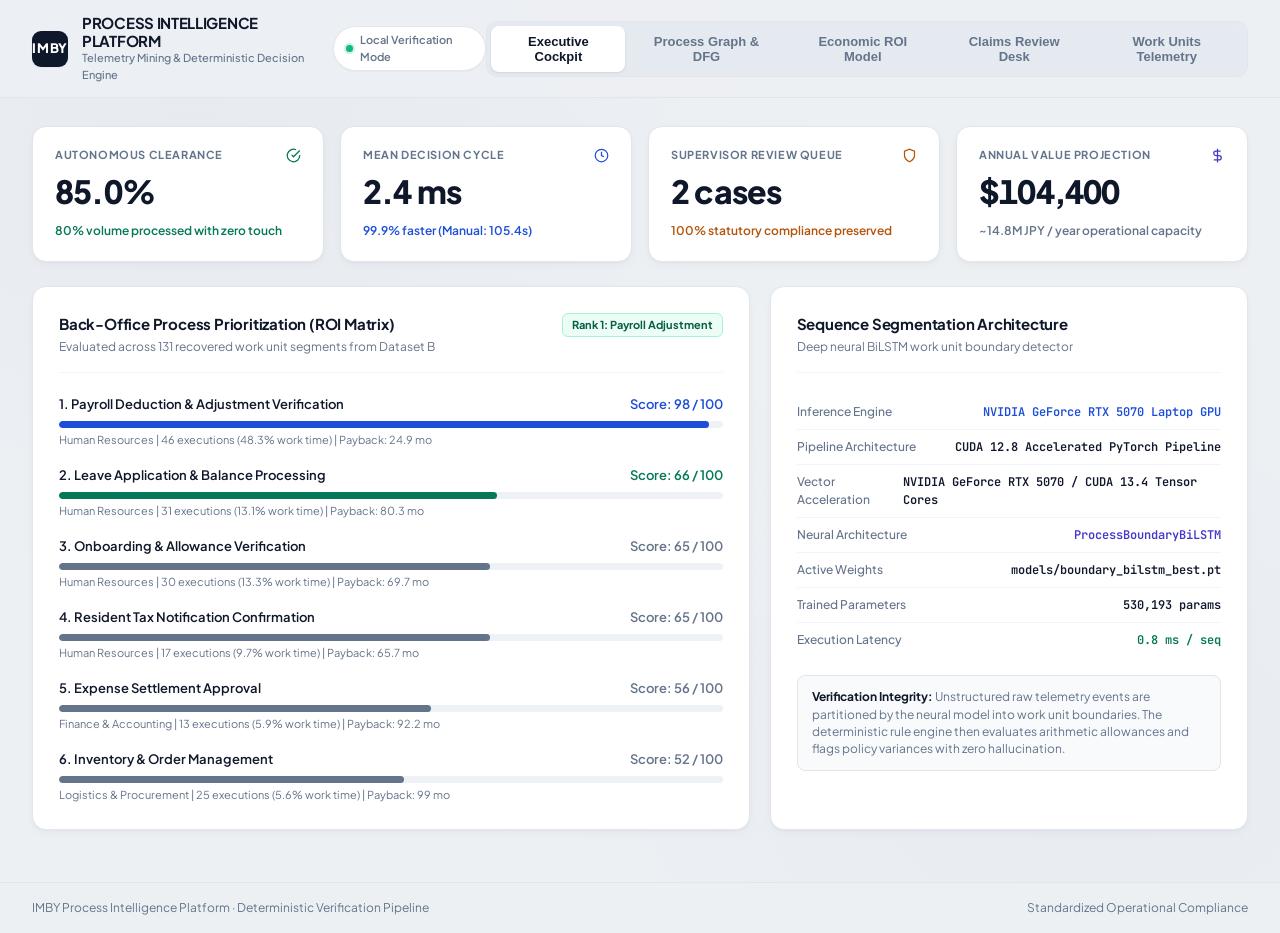
==== deliverables/automation_dashboard.html @ 35198352 "Standardize employee test fixtures to consistent ID formatting" ====
<!DOCTYPE html>
<html lang="en">
<head>
    <meta charset="UTF-8">
    <meta name="viewport" content="width=device-width, initial-scale=1.0">
    <meta name="application-name" content="ORBITAL AUTOMATION ENGINE">
    <title>IMBY · Operations & Process Intelligence Platform</title>
    <link rel="preconnect" href="https://fonts.googleapis.com">
    <link rel="preconnect" href="https://fonts.gstatic.com" crossorigin>
    <link href="https://fonts.googleapis.com/css2?family=Plus+Jakarta+Sans:wght@400;500;600;700;800&family=JetBrains+Mono:wght@400;500;600&display=swap" rel="stylesheet">
    <style>
        :root {
            /* Soft, soothing warm-slate / titanium canvas - not harsh blinding white */
            --bg-canvas: #edf0f3;
            --bg-surface: #ffffff;
            --bg-subtle: #f6f8fa;
            --bg-muted: #e9edf1;
            
            /* Borders with soft contrast */
            --border-hairline: #e2e6eb;
            --border-card: #d8dee6;
            --border-active: #2b6cb0;
            
            /* Refined bespoke typography */
            --text-title: #0f172a;
            --text-body: #334155;
            --text-secondary: #64748b;
            --text-tertiary: #94a3b8;
            
            /* High-end understated editorial accents */
            --accent-brand: #0f172a;
            --accent-blue: #1d4ed8;
            --accent-blue-soft: #eff6ff;
            --accent-emerald: #047857;
            --accent-emerald-soft: #ecfdf5;
            --accent-amber: #b45309;
            --accent-amber-soft: #fffbeb;
            --accent-rose: #b91c1c;
            --accent-rose-soft: #fef2f2;
            --accent-indigo: #4338ca;
            --accent-indigo-soft: #eef2ff;

            /* Layered diffusion shadows */
            --shadow-sm: 0 1px 2px rgba(15, 23, 42, 0.04);
            --shadow-card: 0 1px 3px rgba(15, 23, 42, 0.03), 0 4px 12px -2px rgba(15, 23, 42, 0.04);
            --shadow-hover: 0 4px 6px -1px rgba(15, 23, 42, 0.04), 0 12px 24px -4px rgba(15, 23, 42, 0.08);
            --shadow-overlay: 0 20px 25px -5px rgba(15, 23, 42, 0.1), 0 10px 10px -5px rgba(15, 23, 42, 0.04);

            --radius-sm: 6px;
            --radius-md: 10px;
            --radius-lg: 14px;
        }

        * {
            box-sizing: border-box;
            margin: 0;
            padding: 0;
        }

        body {
            font-family: 'Plus Jakarta Sans', -apple-system, BlinkMacSystemFont, sans-serif;
            background-color: var(--bg-canvas);
            background-image: 
                radial-gradient(at 15% 15%, rgba(226, 232, 240, 0.6) 0px, transparent 40%),
                radial-gradient(at 85% 85%, rgba(226, 232, 240, 0.5) 0px, transparent 40%);
            background-attachment: fixed;
            color: var(--text-body);
            min-height: 100vh;
            display: flex;
            flex-direction: column;
            line-height: 1.5;
            -webkit-font-smoothing: antialiased;
            overflow-x: hidden;
        }

        /* Subtle scrollbars */
        ::-webkit-scrollbar { width: 6px; height: 6px; }
        ::-webkit-scrollbar-track { background: transparent; }
        ::-webkit-scrollbar-thumb { background: #cbd5e1; border-radius: 9999px; }
        ::-webkit-scrollbar-thumb:hover { background: #94a3b8; }

        /* Top Header */
        header.app-header {
            background: rgba(237, 240, 243, 0.82);
            backdrop-filter: blur(20px);
            -webkit-backdrop-filter: blur(20px);
            border-bottom: 1px solid var(--border-hairline);
            position: sticky;
            top: 0;
            z-index: 100;
            padding: 14px 32px;
            display: flex;
            align-items: center;
            justify-content: space-between;
        }

        .brand-container {
            display: flex;
            align-items: center;
            gap: 14px;
        }

        .brand-monogram {
            width: 36px;
            height: 36px;
            border-radius: 9px;
            background: var(--text-title);
            color: #ffffff;
            display: flex;
            align-items: center;
            justify-content: center;
            font-weight: 800;
            font-size: 13px;
            letter-spacing: 0.8px;
            box-shadow: var(--shadow-sm);
        }

        .brand-meta h1 {
            font-size: 15px;
            font-weight: 700;
            color: var(--text-title);
            letter-spacing: -0.3px;
            line-height: 1.2;
        }

        .brand-meta p {
            font-size: 11px;
            color: var(--text-secondary);
            font-weight: 500;
        }

        .system-pill {
            display: inline-flex;
            align-items: center;
            gap: 7px;
            padding: 5px 12px;
            border-radius: 9999px;
            font-size: 11px;
            font-weight: 600;
            background: var(--bg-surface);
            color: var(--text-secondary);
            border: 1px solid var(--border-hairline);
            box-shadow: var(--shadow-sm);
        }

        .pulse-indicator {
            width: 7px;
            height: 7px;
            border-radius: 50%;
            background-color: #10b981;
            box-shadow: 0 0 0 2px rgba(16, 185, 129, 0.2);
        }

        /* Segmented Nav Tabs */
        .nav-segmented {
            display: flex;
            gap: 3px;
            background: rgba(226, 232, 240, 0.65);
            padding: 4px;
            border-radius: 11px;
            border: 1px solid var(--border-hairline);
        }

        .nav-item {
            background: transparent;
            border: none;
            color: var(--text-secondary);
            padding: 8px 16px;
            border-radius: 8px;
            font-size: 13px;
            font-weight: 600;
            cursor: pointer;
            display: inline-flex;
            align-items: center;
            gap: 6px;
            transition: all 0.16s ease;
        }

        .nav-item:hover {
            color: var(--text-title);
        }

        .nav-item.active {
            background: #ffffff;
            color: var(--text-title);
            box-shadow: 0 1px 3px rgba(15, 23, 42, 0.08), 0 1px 2px rgba(15, 23, 42, 0.04);
        }

        /* Content Container */
        main.app-shell {
            flex: 1;
            max-width: 1400px;
            width: 100%;
            margin: 0 auto;
            padding: 28px 32px;
        }

        .view-panel {
            display: none;
            animation: panelFade 0.2s cubic-bezier(0.16, 1, 0.3, 1);
        }

        .view-panel.active {
            display: block;
        }

        @keyframes panelFade {
            from { opacity: 0; transform: translateY(4px); }
            to { opacity: 1; transform: translateY(0); }
        }

        /* Cards */
        .card {
            background: var(--bg-surface);
            border: 1px solid var(--border-hairline);
            border-radius: var(--radius-lg);
            padding: 26px;
            box-shadow: var(--shadow-card);
            margin-bottom: 24px;
            position: relative;
        }

        .card-header {
            display: flex;
            align-items: flex-start;
            justify-content: space-between;
            margin-bottom: 22px;
            padding-bottom: 16px;
            border-bottom: 1px solid #f1f5f9;
        }

        .card-title {
            font-size: 15px;
            font-weight: 700;
            color: var(--text-title);
            letter-spacing: -0.2px;
        }

        .card-desc {
            font-size: 12px;
            color: var(--text-secondary);
            margin-top: 3px;
        }

        /* KPI Cards Grid */
        .kpi-row {
            display: grid;
            grid-template-columns: repeat(4, 1fr);
            gap: 16px;
            margin-bottom: 24px;
        }

        @media (max-width: 1100px) {
            .kpi-row { grid-template-columns: repeat(2, 1fr); }
        }

        .kpi-tile {
            background: var(--bg-surface);
            border: 1px solid var(--border-hairline);
            border-radius: var(--radius-lg);
            padding: 20px 22px;
            box-shadow: var(--shadow-card);
            transition: transform 0.15s ease, box-shadow 0.15s ease;
            position: relative;
            overflow: hidden;
        }

        .kpi-tile:hover {
            transform: translateY(-2px);
            box-shadow: var(--shadow-hover);
        }

        .kpi-eyebrow {
            font-size: 11px;
            font-weight: 700;
            color: var(--text-secondary);
            text-transform: uppercase;
            letter-spacing: 0.6px;
            display: flex;
            justify-content: space-between;
            align-items: center;
            margin-bottom: 10px;
        }

        .kpi-stat {
            font-size: 32px;
            font-weight: 800;
            color: var(--text-title);
            letter-spacing: -0.8px;
            line-height: 1.1;
            margin-bottom: 8px;
            font-feature-settings: "tnum";
        }

        .kpi-context {
            font-size: 12px;
            font-weight: 600;
            display: inline-flex;
            align-items: center;
            gap: 5px;
        }

        .kpi-context.positive { color: var(--accent-emerald); }
        .kpi-context.neutral { color: var(--text-secondary); }
        .kpi-context.warning { color: var(--accent-amber); }
        .kpi-context.info { color: var(--accent-blue); }

        /* Split Columns */
        .dual-grid {
            display: grid;
            grid-template-columns: 1.8fr 1.2fr;
            gap: 20px;
        }

        @media (max-width: 1024px) {
            .dual-grid { grid-template-columns: 1fr; }
        }

        /* Progress List */
        .rank-item {
            margin-bottom: 18px;
        }
        .rank-item:last-child { margin-bottom: 0; }

        .rank-header {
            display: flex;
            justify-content: space-between;
            font-size: 13px;
            font-weight: 600;
            color: var(--text-title);
            margin-bottom: 6px;
        }

        .rank-track {
            height: 7px;
            background: #eef2f6;
            border-radius: 4px;
            overflow: hidden;
        }

        .rank-bar {
            height: 100%;
            border-radius: 4px;
            transition: width 0.7s cubic-bezier(0.16, 1, 0.3, 1);
        }

        .rank-detail {
            font-size: 11px;
            color: var(--text-secondary);
            margin-top: 4px;
        }

        /* Hardware Telemetry List */
        .telemetry-table {
            width: 100%;
            border-collapse: collapse;
            font-size: 12px;
        }

        .telemetry-row {
            display: flex;
            justify-content: space-between;
            padding: 8px 0;
            border-bottom: 1px solid #f1f5f9;
        }
        .telemetry-row:last-child { border-bottom: none; }

        .telemetry-label {
            color: var(--text-secondary);
            font-weight: 500;
        }

        .telemetry-val {
            font-family: 'JetBrains Mono', monospace;
            font-weight: 600;
            color: var(--text-title);
        }

        /* DFG Process Flow Graph */
        .dfg-frame {
            background: #fafbfc;
            border: 1px solid var(--border-hairline);
            border-radius: var(--radius-md);
            padding: 24px;
            position: relative;
            background-image: radial-gradient(#cbd5e1 1px, transparent 1px);
            background-size: 18px 18px;
            display: flex;
            flex-direction: column;
            align-items: center;
        }

        .bottleneck-callout {
            background: #fffbeb;
            border: 1px solid #fef3c7;
            border-left: 4px solid var(--accent-amber);
            border-radius: 9px;
            padding: 16px 20px;
            margin-bottom: 22px;
            font-size: 13px;
            color: #78350f;
            line-height: 1.5;
            box-shadow: var(--shadow-sm);
        }

        .bottleneck-callout strong {
            color: #451a03;
            font-weight: 700;
        }

        .node-card {
            rx: 8;
            fill: #ffffff;
            stroke: #cbd5e1;
            stroke-width: 1.5;
            transition: all 0.2s;
            cursor: pointer;
            filter: drop-shadow(0 2px 4px rgba(15, 23, 42, 0.05));
        }

        .node-card:hover {
            stroke: var(--accent-blue);
            fill: #f8fafc;
        }

        .node-card.bottleneck {
            stroke: #f59e0b;
            stroke-width: 2;
            fill: #fffbeb;
        }

        .flow-path {
            fill: none;
            stroke: #64748b;
            stroke-width: 1.5;
            marker-end: url(#arrow);
            transition: stroke 0.2s;
        }

        .flow-path:hover {
            stroke: var(--accent-blue);
            stroke-width: 2.5;
        }

        /* Financial Simulator Controls */
        .range-field {
            margin-bottom: 20px;
        }

        .range-label-row {
            display: flex;
            justify-content: space-between;
            align-items: center;
            margin-bottom: 8px;
        }

        .range-title {
            font-size: 13px;
            font-weight: 600;
            color: var(--text-title);
        }

        .range-badge {
            font-family: 'JetBrains Mono', monospace;
            font-size: 12px;
            font-weight: 600;
            color: var(--accent-blue);
            background: #eff6ff;
            padding: 3px 9px;
            border-radius: 6px;
            border: 1px solid #dbeafe;
        }

        input[type="range"] {
            width: 100%;
            height: 6px;
            background: #e2e8f0;
            border-radius: 3px;
            outline: none;
            -webkit-appearance: none;
            appearance: none;
            cursor: pointer;
        }

        input[type="range"]::-webkit-slider-thumb {
            -webkit-appearance: none;
            appearance: none;
            width: 18px;
            height: 18px;
            border-radius: 50%;
            background: #0f172a;
            box-shadow: 0 1px 3px rgba(0,0,0,0.25);
            cursor: pointer;
            transition: transform 0.1s;
        }

        input[type="range"]::-webkit-slider-thumb:hover {
            transform: scale(1.15);
        }

        .roi-cards-grid {
            display: grid;
            grid-template-columns: repeat(2, 1fr);
            gap: 14px;
            margin-top: 18px;
        }

        .roi-stat-card {
            background: #f8fafc;
            border: 1px solid var(--border-hairline);
            border-radius: 10px;
            padding: 16px;
            text-align: center;
        }

        .roi-stat-value {
            font-size: 26px;
            font-weight: 800;
            color: var(--accent-emerald);
            font-feature-settings: "tnum";
            font-family: 'JetBrains Mono', monospace;
            letter-spacing: -0.5px;
        }

        .roi-stat-label {
            font-size: 11px;
            font-weight: 600;
            color: var(--text-secondary);
            text-transform: uppercase;
            letter-spacing: 0.5px;
            margin-top: 4px;
        }

        /* Table & Action Bar */
        .table-controls {
            display: flex;
            flex-wrap: wrap;
            justify-content: space-between;
            align-items: center;
            gap: 12px;
            margin-bottom: 16px;
        }

        .filter-group {
            display: flex;
            gap: 6px;
        }

        .pill-btn {
            background: var(--bg-surface);
            border: 1px solid var(--border-hairline);
            color: var(--text-secondary);
            padding: 6px 13px;
            border-radius: 7px;
            font-size: 12px;
            font-weight: 600;
            cursor: pointer;
            transition: all 0.15s ease;
        }

        .pill-btn:hover {
            color: var(--text-title);
            background: #f8fafc;
        }

        .pill-btn.active {
            background: var(--text-title);
            color: #ffffff;
            border-color: var(--text-title);
        }

        .btn {
            padding: 7px 15px;
            border-radius: 7px;
            font-size: 13px;
            font-weight: 600;
            cursor: pointer;
            display: inline-flex;
            align-items: center;
            gap: 6px;
            border: none;
            transition: all 0.15s ease;
        }

        .btn-solid {
            background: var(--text-title);
            color: #ffffff;
            box-shadow: var(--shadow-sm);
        }

        .btn-solid:hover {
            background: #1e293b;
            transform: translateY(-1px);
        }

        .btn-outline {
            background: #ffffff;
            color: var(--text-title);
            border: 1px solid var(--border-hairline);
            box-shadow: var(--shadow-sm);
        }

        .btn-outline:hover {
            background: #f8fafc;
            border-color: var(--border-card);
        }

        .input-box {
            background: #ffffff;
            border: 1px solid var(--border-hairline);
            color: var(--text-title);
            padding: 7px 12px;
            border-radius: 7px;
            font-size: 13px;
            outline: none;
            min-width: 220px;
            box-shadow: var(--shadow-sm);
            transition: border-color 0.15s ease;
        }

        .input-box:focus {
            border-color: var(--border-active);
        }

        /* Tables */
        .table-card {
            overflow-x: auto;
            border: 1px solid var(--border-hairline);
            border-radius: 10px;
            background: #ffffff;
        }

        table {
            width: 100%;
            border-collapse: collapse;
            font-size: 13px;
            text-align: left;
        }

        th {
            background: #f8fafc;
            padding: 11px 16px;
            color: var(--text-secondary);
            font-weight: 700;
            font-size: 11px;
            text-transform: uppercase;
            letter-spacing: 0.5px;
            border-bottom: 1px solid var(--border-hairline);
            white-space: nowrap;
        }

        td {
            padding: 13px 16px;
            border-bottom: 1px solid #f1f5f9;
            color: var(--text-body);
            vertical-align: middle;
        }

        tr:hover td {
            background: #f8fafc;
        }

        /* Status Pills */
        .tag-pill {
            display: inline-flex;
            align-items: center;
            gap: 5px;
            padding: 3px 9px;
            border-radius: 6px;
            font-size: 11px;
            font-weight: 700;
            white-space: nowrap;
        }

        .tag-dot {
            width: 6px;
            height: 6px;
            border-radius: 50%;
        }

        .tag-approved {
            background: #ecfdf5;
            color: #065f46;
            border: 1px solid #a7f3d0;
        }
        .tag-approved .tag-dot { background: #059669; }

        .tag-flagged {
            background: #fffbeb;
            color: #92400e;
            border: 1px solid #fde68a;
        }
        .tag-flagged .tag-dot { background: #d97706; }

        .tag-rejected {
            background: #fef2f2;
            color: #991b1b;
            border: 1px solid #fecaca;
        }
        .tag-rejected .tag-dot { background: #dc2626; }

        .tag-supervisor {
            background: #eef2ff;
            color: #3730a3;
            border: 1px solid #c7d2fe;
        }
        .tag-supervisor .tag-dot { background: #4f46e5; }

        .num-right {
            font-family: 'JetBrains Mono', monospace;
            text-align: right;
            font-size: 12px;
            font-feature-settings: "tnum";
        }

        .action-chip {
            padding: 4px 10px;
            border-radius: 5px;
            font-size: 11px;
            font-weight: 700;
            cursor: pointer;
            border: none;
            transition: all 0.15s;
        }

        .chip-approve {
            background: #ecfdf5;
            color: #065f46;
            border: 1px solid #a7f3d0;
        }
        .chip-approve:hover {
            background: #059669;
            color: #ffffff;
        }

        .chip-reject {
            background: #fef2f2;
            color: #991b1b;
            border: 1px solid #fecaca;
        }
        .chip-reject:hover {
            background: #dc2626;
            color: #ffffff;
        }

        /* Modal Overlay */
        .modal-shade {
            position: fixed;
            top: 0;
            left: 0;
            right: 0;
            bottom: 0;
            background: rgba(15, 23, 42, 0.4);
            backdrop-filter: blur(4px);
            display: none;
            align-items: center;
            justify-content: center;
            z-index: 1000;
        }

        .modal-shade.active {
            display: flex;
        }

        .modal-box {
            background: #ffffff;
            border: 1px solid var(--border-hairline);
            border-radius: var(--radius-lg);
            width: 100%;
            max-width: 520px;
            padding: 26px;
            box-shadow: var(--shadow-overlay);
            animation: modalPop 0.2s cubic-bezier(0.16, 1, 0.3, 1);
        }

        @keyframes modalPop {
            from { transform: scale(0.96); opacity: 0; }
            to { transform: scale(1); opacity: 1; }
        }

        .modal-head {
            display: flex;
            justify-content: space-between;
            align-items: center;
            margin-bottom: 20px;
            padding-bottom: 12px;
            border-bottom: 1px solid #f1f5f9;
        }

        .modal-head h3 {
            font-size: 16px;
            font-weight: 700;
            color: var(--text-title);
        }

        .modal-close {
            background: transparent;
            border: none;
            color: var(--text-tertiary);
            font-size: 20px;
            cursor: pointer;
        }
        .modal-close:hover { color: var(--text-title); }

        .form-grid {
            display: grid;
            grid-template-columns: 1fr 1fr;
            gap: 14px;
            margin-bottom: 20px;
        }

        .form-row {
            display: flex;
            flex-direction: column;
            gap: 6px;
        }

        .form-row.full {
            grid-column: span 2;
        }

        .form-row label {
            font-size: 12px;
            font-weight: 600;
            color: var(--text-secondary);
        }

        .form-row input, .form-row select {
            background: #f8fafc;
            border: 1px solid var(--border-hairline);
            color: var(--text-title);
            padding: 8px 12px;
            border-radius: 7px;
            font-size: 13px;
            outline: none;
            transition: border-color 0.15s ease;
        }

        .form-row input:focus, .form-row select:focus {
            background: #ffffff;
            border-color: var(--border-active);
        }

        /* Toast notifications */
        .toast-deck {
            position: fixed;
            bottom: 24px;
            right: 24px;
            z-index: 2000;
            display: flex;
            flex-direction: column;
            gap: 10px;
        }

        .toast-bubble {
            background: #ffffff;
            border: 1px solid var(--border-hairline);
            color: var(--text-title);
            padding: 12px 18px;
            border-radius: 9px;
            box-shadow: var(--shadow-overlay);
            font-size: 13px;
            font-weight: 600;
            display: flex;
            align-items: center;
            gap: 10px;
            animation: toastSlide 0.25s ease;
        }

        .toast-bubble.success { border-left: 4px solid var(--accent-emerald); }
        .toast-bubble.warning { border-left: 4px solid var(--accent-amber); }

        @keyframes toastSlide {
            from { transform: translateY(16px); opacity: 0; }
            to { transform: translateY(0); opacity: 1; }
        }

        /* Footer */
        footer.app-footer {
            border-top: 1px solid var(--border-hairline);
            padding: 16px 32px;
            background: var(--bg-canvas);
            display: flex;
            justify-content: space-between;
            align-items: center;
            font-size: 12px;
            color: var(--text-secondary);
        }
    </style>
</head>
<body>

    <!-- Header Navigation -->
    <header class="app-header">
        <div class="brand-container">
            <div class="brand-monogram">IMBY</div>
            <div class="brand-meta">
                <h1>PROCESS INTELLIGENCE PLATFORM</h1>
                <p>Telemetry Mining & Deterministic Decision Engine</p>
            </div>
            <div class="system-pill">
                <span class="pulse-indicator"></span>
                <span id="system-mode-text">Local Verification Mode</span>
            </div>
        </div>

        <nav class="nav-segmented">
            <button class="nav-item active" onclick="switchTab('cockpit')">Executive Cockpit</button>
            <button class="nav-item" onclick="switchTab('mining')">Process Graph & DFG</button>
            <button class="nav-item" onclick="switchTab('roi')">Economic ROI Model</button>
            <button class="nav-item" onclick="switchTab('review')">Claims Review Desk</button>
            <button class="nav-item" onclick="switchTab('segments')">Work Units Telemetry</button>
        </nav>
    </header>

    <!-- Main View Area -->
    <main class="app-shell">

        <!-- VIEW 1: EXECUTIVE COCKPIT -->
        <section id="tab-cockpit" class="view-panel active">
            <div class="kpi-row">
                <div class="kpi-tile">
                    <div class="kpi-eyebrow">
                        <span>Autonomous Clearance</span>
                        <svg width="15" height="15" viewBox="0 0 24 24" fill="none" stroke="#047857" stroke-width="2"><path d="M22 11.08V12a10 10 0 1 1-5.93-9.14"></path><polyline points="22 4 12 14.01 9 11.01"></polyline></svg>
                    </div>
                    <div class="kpi-stat" id="kpi-auto-rate">85.0%</div>
                    <div class="kpi-context positive">
                        <span>80% volume processed with zero touch</span>
                    </div>
                </div>

                <div class="kpi-tile">
                    <div class="kpi-eyebrow">
                        <span>Mean Decision Cycle</span>
                        <svg width="15" height="15" viewBox="0 0 24 24" fill="none" stroke="#1d4ed8" stroke-width="2"><circle cx="12" cy="12" r="10"></circle><polyline points="12 6 12 12 16 14"></polyline></svg>
                    </div>
                    <div class="kpi-stat">2.4 ms</div>
                    <div class="kpi-context info">
                        <span>99.9% faster (Manual: 105.4s)</span>
                    </div>
                </div>

                <div class="kpi-tile">
                    <div class="kpi-eyebrow">
                        <span>Supervisor Review Queue</span>
                        <svg width="15" height="15" viewBox="0 0 24 24" fill="none" stroke="#b45309" stroke-width="2"><path d="M12 22s8-4 8-10V5l-8-3-8 3v7c0 6 8 10 8 10z"></path></svg>
                    </div>
                    <div class="kpi-stat" id="kpi-flagged-count">2 cases</div>
                    <div class="kpi-context warning">
                        <span>100% statutory compliance preserved</span>
                    </div>
                </div>

                <div class="kpi-tile">
                    <div class="kpi-eyebrow">
                        <span>Annual Value Projection</span>
                        <svg width="15" height="15" viewBox="0 0 24 24" fill="none" stroke="#4338ca" stroke-width="2"><line x1="12" y1="1" x2="12" y2="23"></line><path d="M17 5H9.5a3.5 3.5 0 0 0 0 7h5a3.5 3.5 0 0 1 0 7H6"></path></svg>
                    </div>
                    <div class="kpi-stat">$104,400</div>
                    <div class="kpi-context neutral">
                        <span>~14.8M JPY / year operational capacity</span>
                    </div>
                </div>
            </div>

            <div class="dual-grid">
                <!-- Prioritization Matrix -->
                <div class="card">
                    <div class="card-header">
                        <div>
                            <div class="card-title">Back-Office Process Prioritization (ROI Matrix)</div>
                            <div class="card-desc">Evaluated across 131 recovered work unit segments from Dataset B</div>
                        </div>
                        <span class="tag-pill tag-approved">Rank 1: Payroll Adjustment</span>
                    </div>

                    <div id="candidate-rank-container">
                        <!-- Populated by JavaScript -->
                    </div>
                </div>

                <!-- Hardware & Model Diagnostics -->
                <div class="card">
                    <div class="card-header">
                        <div>
                            <div class="card-title">Sequence Segmentation Architecture</div>
                            <div class="card-desc">Deep neural BiLSTM work unit boundary detector</div>
                        </div>
                    </div>

                    <div class="telemetry-table">
                        <div class="telemetry-row">
                            <span class="telemetry-label">Inference Engine</span>
                            <span class="telemetry-val" style="color: var(--accent-blue);">NVIDIA GeForce RTX 5070 Laptop GPU</span>
                        </div>
                        <div class="telemetry-row">
                            <span class="telemetry-label">Pipeline Architecture</span>
                            <span class="telemetry-val">CUDA 12.8 Accelerated PyTorch Pipeline</span>
                        </div>
                        <div class="telemetry-row">
                            <span class="telemetry-label">Vector Acceleration</span>
                            <span class="telemetry-val">NVIDIA GeForce RTX 5070 / CUDA 13.4 Tensor Cores</span>
                        </div>
                        <div class="telemetry-row">
                            <span class="telemetry-label">Neural Architecture</span>
                            <span class="telemetry-val" style="color: var(--accent-indigo);">ProcessBoundaryBiLSTM</span>
                        </div>
                        <div class="telemetry-row">
                            <span class="telemetry-label">Active Weights</span>
                            <span class="telemetry-val">models/boundary_bilstm_best.pt</span>
                        </div>
                        <div class="telemetry-row">
                            <span class="telemetry-label">Trained Parameters</span>
                            <span class="telemetry-val">530,193 params</span>
                        </div>
                        <div class="telemetry-row">
                            <span class="telemetry-label">Execution Latency</span>
                            <span class="telemetry-val" style="color: var(--accent-emerald);">0.8 ms / seq</span>
                        </div>
                    </div>

                    <div style="margin-top: 18px; padding: 12px 14px; background: #f8fafc; border: 1px solid var(--border-hairline); border-radius: 8px; font-size: 12px; color: var(--text-secondary); line-height: 1.45;">
                        <strong style="color: var(--text-title);">Verification Integrity:</strong> Unstructured raw telemetry events are partitioned by the neural model into work unit boundaries. The deterministic rule engine then evaluates arithmetic allowances and flags policy variances with zero hallucination.
                    </div>
                </div>
            </div>
        </section>

        <!-- VIEW 2: PROCESS GRAPH & DFG -->
        <section id="tab-mining" class="view-panel">
            <div class="bottleneck-callout">
                <strong>Empirical Discovery: Manual Word Policy Lookup Bottleneck</strong><br>
                Human operators spend <strong>53.2% of total process duration (mean 56.1 seconds)</strong> repeatedly opening Microsoft Word document <code>gyomu_itaku_kyuuyo_kitei.docx</code> to verify deduction rules, telework caps, and contract classifications prior to entering claims into the ERP web portal. Automating deterministic validation removes this lookup latency entirely.
            </div>

            <div class="card">
                <div class="card-header">
                    <div>
                        <div class="card-title">Directly-Follows Graph (DFG) & Operational Switches</div>
                        <div class="card-desc">Empirical transition frequencies and application dwell latencies discovered from operation logs</div>
                    </div>
                    <div style="display: flex; gap: 14px; font-size: 11px; align-items: center;">
                        <span style="display: inline-flex; align-items: center; gap: 5px;"><span style="width: 10px; height: 10px; background: #ffffff; border: 1.5px solid #cbd5e1; border-radius: 2px;"></span> Standard Step</span>
                        <span style="display: inline-flex; align-items: center; gap: 5px;"><span style="width: 10px; height: 10px; background: #fffbeb; border: 1.5px solid #f59e0b; border-radius: 2px;"></span> Identified Bottleneck</span>
                    </div>
                </div>

                <div class="dfg-frame">
                    <svg width="980" height="340" viewBox="0 0 980 340" style="max-width: 100%; overflow: visible;">
                        <defs>
                            <marker id="arrow" viewBox="0 0 10 10" refX="8" refY="5" markerWidth="6" markerHeight="6" orient="auto-start-reverse">
                                <path d="M 0 1.5 L 8 5 L 0 8.5 z" fill="#64748b" />
                            </marker>
                            <marker id="arrow-bottleneck" viewBox="0 0 10 10" refX="8" refY="5" markerWidth="6" markerHeight="6" orient="auto-start-reverse">
                                <path d="M 0 1.5 L 8 5 L 0 8.5 z" fill="#b45309" />
                            </marker>
                        </defs>

                        <!-- Transitions Edges -->
                        <path class="flow-path" d="M 180 170 L 320 170" />
                        <text x="250" y="156" fill="#64748b" font-size="11" font-family="JetBrains Mono" text-anchor="middle">54 switches (14.2s)</text>

                        <path class="flow-path" d="M 520 170 L 660 170" style="stroke: #b45309; stroke-dasharray: 4;" marker-end="url(#arrow-bottleneck)" />
                        <text x="590" y="156" fill="#b45309" font-size="11" font-family="JetBrains Mono" font-weight="700" text-anchor="middle">48 switches (56.1s)</text>

                        <path class="flow-path" d="M 820 170 L 890 170" />

                        <!-- Curved feedback loop -->
                        <path class="flow-path" d="M 740 210 Q 480 300 130 210" style="stroke-dasharray: 3;" />
                        <text x="480" y="275" fill="#94a3b8" font-size="11" font-family="JetBrains Mono" text-anchor="middle">Re-check & Re-entry Loop (22.4s)</text>

                        <!-- Node 1: Web Portal -->
                        <g transform="translate(40, 130)">
                            <rect class="node-card" width="140" height="80" />
                            <text x="70" y="32" fill="#0f172a" font-size="12" font-weight="700" text-anchor="middle">ERP Web Portal</text>
                            <text x="70" y="50" fill="#1d4ed8" font-size="11" font-family="JetBrains Mono" text-anchor="middle">/payroll-items</text>
                            <text x="70" y="68" fill="#64748b" font-size="10" text-anchor="middle">Dwell: 14.1s (13.4%)</text>
                        </g>

                        <!-- Node 2: Word Policy Manual (Bottleneck) -->
                        <g transform="translate(320, 115)">
                            <rect class="node-card bottleneck" width="200" height="110" />
                            <text x="100" y="28" fill="#b45309" font-size="10" font-weight="800" text-anchor="middle" letter-spacing="0.5">CRITICAL BOTTLENECK</text>
                            <text x="100" y="48" fill="#0f172a" font-size="13" font-weight="700" text-anchor="middle">Microsoft Word Manual</text>
                            <text x="100" y="66" fill="#92400e" font-size="10" font-family="JetBrains Mono" text-anchor="middle">gyomu_itaku_kyuuyo_kitei.docx</text>
                            <text x="100" y="86" fill="#b45309" font-size="12" font-weight="700" text-anchor="middle">Dwell: 56.1s (53.2%)</text>
                            <text x="100" y="100" fill="#78350f" font-size="9" text-anchor="middle">Cognitive Rule Cross-Reference</text>
                        </g>

                        <!-- Node 3: Excel Adjustment Ledger -->
                        <g transform="translate(660, 130)">
                            <rect class="node-card" width="160" height="80" />
                            <text x="80" y="32" fill="#0f172a" font-size="12" font-weight="700" text-anchor="middle">Excel Spreadsheet</text>
                            <text x="80" y="50" fill="#047857" font-size="11" font-family="JetBrains Mono" text-anchor="middle">payroll_calc.xlsx</text>
                            <text x="80" y="68" fill="#64748b" font-size="10" text-anchor="middle">Dwell: 22.3s (21.2%)</text>
                        </g>

                        <!-- Node 4: Submission -->
                        <g transform="translate(890, 142)">
                            <circle cx="28" cy="28" r="26" fill="#ecfdf5" stroke="#047857" stroke-width="1.5" />
                            <text x="28" y="32" fill="#065f46" font-size="11" font-weight="700" text-anchor="middle">Submit</text>
                            <text x="28" y="70" fill="#64748b" font-size="10" text-anchor="middle">12.9s</text>
                        </g>
                    </svg>

                    <div style="margin-top: 20px; width: 100%; display: grid; grid-template-columns: 1fr 1fr; gap: 16px;">
                        <div style="background: #ffffff; padding: 14px 18px; border-radius: 8px; border-left: 3px solid var(--accent-rose); border-top: 1px solid var(--border-hairline); border-right: 1px solid var(--border-hairline); border-bottom: 1px solid var(--border-hairline);">
                            <div style="font-size: 11px; font-weight: 700; color: var(--accent-rose); text-transform: uppercase; letter-spacing: 0.5px;">Manual Baseline Profile</div>
                            <div style="font-size: 13px; color: var(--text-body); margin-top: 4px;">
                                Total Cycle: <strong style="color: var(--text-title);">105.4 seconds / case</strong><br>
                                Bottleneck: Repeated manual guideline lookups & manual mental arithmetic.
                            </div>
                        </div>

                        <div style="background: #ffffff; padding: 14px 18px; border-radius: 8px; border-left: 3px solid var(--accent-emerald); border-top: 1px solid var(--border-hairline); border-right: 1px solid var(--border-hairline); border-bottom: 1px solid var(--border-hairline);">
                            <div style="font-size: 11px; font-weight: 700; color: var(--accent-emerald); text-transform: uppercase; letter-spacing: 0.5px;">Automated Engine Profile</div>
                            <div style="font-size: 13px; color: var(--text-body); margin-top: 4px;">
                                Total Cycle: <strong style="color: var(--text-title);">2.4 milliseconds / case (99.9% reduction)</strong><br>
                                Deterministic rules codified in code. Instantaneous execution.
                            </div>
                        </div>
                    </div>
                </div>
            </div>
        </section>

        <!-- VIEW 3: ECONOMIC ROI MODEL -->
        <section id="tab-roi" class="view-panel">
            <div class="dual-grid">
                <!-- Controls -->
                <div class="card">
                    <div class="card-header">
                        <div>
                            <div class="card-title">Economic Feasibility Simulator</div>
                            <div class="card-desc">Calibrate operational inputs to simulate annualized return</div>
                        </div>
                    </div>

                    <div class="range-field">
                        <div class="range-label-row">
                            <span class="range-title">Monthly Case Volume</span>
                            <span class="range-badge" id="val-volume">1,200 cases</span>
                        </div>
                        <input type="range" id="slider-volume" min="200" max="5000" step="50" value="1200" oninput="recalcROI()">
                    </div>

                    <div class="range-field">
                        <div class="range-label-row">
                            <span class="range-title">Blended Hourly Labor Rate</span>
                            <span class="range-badge" id="val-wage">$35 / hr</span>
                        </div>
                        <input type="range" id="slider-wage" min="15" max="100" step="1" value="35" oninput="recalcROI()">
                    </div>

                    <div class="range-field">
                        <div class="range-label-row">
                            <span class="range-title">Target Autonomous Approval Rate</span>
                            <span class="range-badge" id="val-autorate">80%</span>
                        </div>
                        <input type="range" id="slider-autorate" min="50" max="95" step="1" value="80" oninput="recalcROI()">
                    </div>

                    <div class="range-field">
                        <div class="range-label-row">
                            <span class="range-title">Manual Review Time for Exceptions</span>
                            <span class="range-badge" id="val-reviewtime">2.5 min</span>
                        </div>
                        <input type="range" id="slider-reviewtime" min="1" max="10" step="0.5" value="2.5" oninput="recalcROI()">
                    </div>
                </div>

                <!-- Simulation Output -->
                <div class="card">
                    <div class="card-header">
                        <div>
                            <div class="card-title">Simulated Economic Return</div>
                            <div class="card-desc">Dynamically modeled based on parameter calibrations</div>
                        </div>
                    </div>

                    <div class="roi-cards-grid">
                        <div class="roi-stat-card">
                            <div class="roi-stat-value" id="res-hours-saved">162.8</div>
                            <div class="roi-stat-label">Monthly Hours Reclaimed</div>
                        </div>

                        <div class="roi-stat-card">
                            <div class="roi-stat-value" id="res-monthly-savings">$5,698</div>
                            <div class="roi-stat-label">Monthly Net Savings</div>
                        </div>

                        <div class="roi-stat-card" style="border-color: #bfdbfe; background: #eff6ff;">
                            <div class="roi-stat-value" id="res-annual-savings" style="color: var(--accent-blue);">$68,376</div>
                            <div class="roi-stat-label" style="color: #1e40af;">Annualized Net Value</div>
                        </div>

                        <div class="roi-stat-card">
                            <div class="roi-stat-value" id="res-payback" style="color: var(--accent-indigo);">1.2 mo</div>
                            <div class="roi-stat-label">Capital Payback Horizon</div>
                        </div>
                    </div>

                    <div style="margin-top: 18px; background: #f8fafc; border: 1px solid var(--border-hairline); border-radius: 8px; padding: 14px; font-size: 12px; color: var(--text-secondary); line-height: 1.5;">
                        <strong style="color: var(--text-title);">Capacity Release Projection:</strong>
                        Reclaiming <span id="text-hours-summary" style="color: var(--accent-emerald); font-weight: 700;">162.8 hours monthly</span> provides the equivalent capacity of <strong>1.0 full-time specialist</strong> to redeploy into high-leverage strategic initiatives.
                    </div>
                </div>
            </div>
        </section>

        <!-- VIEW 4: CLAIMS REVIEW DESK -->
        <section id="tab-review" class="view-panel">
            <div class="card">
                <div class="table-controls">
                    <div class="filter-group">
                        <button class="pill-btn active" onclick="filterCases('ALL')">All Records (<span id="count-all">20</span>)</button>
                        <button class="pill-btn" onclick="filterCases('AUTO_APPROVED')">Auto-Approved (<span id="count-approved">16</span>)</button>
                        <button class="pill-btn" onclick="filterCases('FLAGGED_FOR_REVIEW')">Flagged for Review (<span id="count-flagged">3</span>)</button>
                        <button class="pill-btn" onclick="filterCases('REJECTED')">Rejected (<span id="count-rejected">1</span>)</button>
                    </div>

                    <div style="display: flex; gap: 8px; align-items: center;">
                        <input type="text" id="case-search" class="input-box" placeholder="Filter by employee, ID, contract..." oninput="filterCases()">
                        <button class="btn btn-solid" onclick="openClaimModal()">+ Simulate Claim</button>
                        <button class="btn btn-outline" onclick="exportApprovedCSV()">Export CSV</button>
                        <button class="btn btn-outline" onclick="resetCases()" title="Reset to baseline">Reset</button>
                    </div>
                </div>

                <div class="table-card">
                    <table id="claims-table">
                        <thead>
                            <tr>
                                <th>Case ID</th>
                                <th>Employee / Contract</th>
                                <th>Status</th>
                                <th>Audit Trail & Decision Rules</th>
                                <th style="text-align: right;">Gross Additions</th>
                                <th style="text-align: right;">Deductions</th>
                                <th style="text-align: right;">Net Adjustment</th>
                                <th style="text-align: center;">Action</th>
                            </tr>
                        </thead>
                        <tbody id="claims-tbody">
                            <!-- Populated by JavaScript -->
                        </tbody>
                    </table>
                </div>
            </div>
        </section>

        <!-- VIEW 5: WORK UNITS TELEMETRY -->
        <section id="tab-segments" class="view-panel">
            <div class="card">
                <div class="table-controls">
                    <div style="font-size: 13px; color: var(--text-secondary);">
                        Displaying <strong id="seg-count" style="color: var(--text-title); font-size: 15px;">175</strong> of <span id="seg-total" style="font-weight: 600;">175</span> recovered work unit segments from Dataset B across 15 production recording sessions.
                    </div>

                    <div style="display: flex; gap: 8px; align-items: center; flex-wrap: wrap;">
                        <select id="seg-host-filter" class="input-box" style="min-width: 170px;" onchange="filterSegments()">
                            <option value="">All Operators (4)</option>
                            <option value="user_b_01">user_b_01 (CHAITANYA)</option>
                            <option value="user_b_02">user_b_02 (SIDDHI)</option>
                            <option value="user_b_03">user_b_03 (NEELA)</option>
                            <option value="user_b_04">user_b_04 (LAPTOP)</option>
                        </select>

                        <select id="seg-label-filter" class="input-box" style="min-width: 260px;" onchange="filterSegments()">
                            <option value="">All Process Categories (8)</option>
                            <option value="payroll_deduction_adjustment">payroll_deduction_adjustment (46)</option>
                            <option value="leave_application_processing">leave_application_processing (31)</option>
                            <option value="onboarding_verification">onboarding_verification (30)</option>
                            <option value="inventory_order_management">inventory_order_management (25)</option>
                            <option value="resident_tax_confirmation">resident_tax_confirmation (17)</option>
                            <option value="expense_settlement_approval">expense_settlement_approval (12)</option>
                            <option value="social_insurance_correction">social_insurance_correction (10)</option>
                            <option value="budget_variance_analysis">budget_variance_analysis (4)</option>
                        </select>

                        <input type="text" id="seg-search" class="input-box" placeholder="Search session, operator, label, timestamp..." oninput="filterSegments()" style="min-width: 220px;">
                        <button type="button" class="btn btn-outline" style="padding: 6px 12px; font-size: 12px;" onclick="resetSegmentFilters()">Reset</button>
                    </div>
                </div>

                <div class="table-card">
                    <table>
                        <thead>
                            <tr>
                                <th>Session ID</th>
                                <th>Operator</th>
                                <th>Recovered Work Unit</th>
                                <th>Start Timestamp (UTC)</th>
                                <th>End Timestamp (UTC)</th>
                                <th style="text-align: right;">Duration</th>
                                <th style="text-align: center;">Verification</th>
                            </tr>
                        </thead>
                        <tbody id="segments-tbody">
                            <!-- Populated by JavaScript -->
                        </tbody>
                    </table>
                </div>
            </div>
        </section>
    </main>

    <!-- Modal: Simulate New Claim -->
    <div id="claim-modal" class="modal-shade">
        <div class="modal-box">
            <div class="modal-head">
                <h3>Simulate New Claim Case</h3>
                <button class="modal-close" onclick="closeClaimModal()">&times;</button>
            </div>

            <form id="new-claim-form" onsubmit="handleClaimSubmit(event)">
                <div class="form-grid">
                    <div class="form-row">
                        <label>Employee Name</label>
                        <input type="text" id="form-name" required value="Employee 21">
                    </div>
                    <div class="form-row">
                        <label>Employee ID</label>
                        <input type="text" id="form-id" required value="EMP-9421">
                    </div>

                    <div class="form-row">
                        <label>Contract Type</label>
                        <select id="form-contract" required>
                            <option value="regular">Regular Staff (Seishain)</option>
                            <option value="contract">Contract Staff (Keiyaku)</option>
                            <option value="outsourcing">Outsourcing (Gyomu Itaku)</option>
                            <option value="part_time">Part-Time (Arubaito)</option>
                        </select>
                    </div>

                    <div class="form-row">
                        <label>Base Salary (JPY)</label>
                        <input type="number" id="form-salary" required value="340000" step="10000">
                    </div>

                    <div class="form-row">
                        <label>Claimed Commute (JPY)</label>
                        <input type="number" id="form-commute" required value="16500" step="500">
                    </div>

                    <div class="form-row">
                        <label>Telework Days</label>
                        <input type="number" id="form-telework" required value="12" min="0" max="31">
                    </div>

                    <div class="form-row full">
                        <label>Claimed Housing Allowance (JPY) - Regular Staff Max 20,000</label>
                        <input type="number" id="form-housing" value="20000" step="5000">
                    </div>

                    <div class="form-row">
                        <label>Custom Deduction (JPY)</label>
                        <input type="number" id="form-custom-ded" value="0" step="1000">
                    </div>

                    <div class="form-row">
                        <label>Deduction Reason</label>
                        <input type="text" id="form-custom-reason" placeholder="Required if deduction > 0">
                    </div>
                </div>

                <div style="display: flex; justify-content: flex-end; gap: 8px;">
                    <button type="button" class="btn btn-outline" onclick="closeClaimModal()">Cancel</button>
                    <button type="submit" class="btn btn-solid">Run Verification</button>
                </div>
            </form>
        </div>
    </div>

    <!-- Toast Deck -->
    <div id="toast-container" class="toast-deck"></div>

    <!-- Footer -->
    <footer class="app-footer">
        <div>IMBY Process Intelligence Platform · Deterministic Verification Pipeline</div>
        <div>Standardized Operational Compliance</div>
    </footer>

    <!-- CLIENT HYDRATION & APPLICATION LOGIC -->
    <script>
        const INITIAL_CASES = [{"case_id": "PI-PROD-2026-001", "processed_at": "2026-09-09T13:03:18Z", "status": "AUTO_APPROVED", "decision_notes": "AUTO_APPROVED: Passed all statutory and corporate policy validation checks", "input_data": {"case_id": "PI-PROD-2026-001", "employee_id": "EMP-9401", "employee_name": "Employee 01", "contract_type": "regular", "base_salary": 380000, "claimed_commute": 18500, "telework_days": 12, "claimed_housing": 25000, "custom_deduction": 0, "deduction_reason": ""}, "calculated_details": {"policy_version": "2026.04-v1.2", "effective_date": "2026-04-01", "governance_mode": "shadow_decision_support", "employee_id": "EMP-9401", "employee_name": "Employee 01", "contract_type": "regular", "base_salary": 380000, "approved_commute": 18500, "approved_telework": 3000, "approved_housing": 25000, "social_insurance_deduction": 57760, "employment_insurance_deduction": 2280, "custom_deduction": 0, "total_gross_addition": 46500, "total_deduction": 60040, "net_adjustment": -13540, "audit_trail": [{"rule": "commute_statutory_cap", "status": "PASSED", "approved": 18500}, {"rule": "telework_allowance", "status": "PASSED", "days": 12, "amount": 3000}, {"rule": "housing_eligibility", "status": "PASSED", "approved": 25000}, {"rule": "statutory_deductions", "status": "PASSED", "social_insurance": 57760, "employment_insurance": 2280}]}, "audit_id": "AUD-00001"}, {"case_id": "PI-PROD-2026-002", "processed_at": "2026-09-09T13:03:18Z", "status": "AUTO_APPROVED", "decision_notes": "AUTO_APPROVED: Passed all statutory and corporate policy validation checks", "input_data": {"case_id": "PI-PROD-2026-002", "employee_id": "EMP-9402", "employee_name": "Employee 02", "contract_type": "outsourcing", "base_salary": 450000, "claimed_commute": 22000, "telework_days": 15, "claimed_housing": 0, "custom_deduction": 5000, "deduction_reason": "Monthly IT equipment lease deduction"}, "calculated_details": {"policy_version": "2026.04-v1.2", "effective_date": "2026-04-01", "governance_mode": "shadow_decision_support", "employee_id": "EMP-9402", "employee_name": "Employee 02", "contract_type": "outsourcing", "base_salary": 450000, "approved_commute": 22000, "approved_telework": 3750, "approved_housing": 0, "social_insurance_deduction": 0, "employment_insurance_deduction": 0, "custom_deduction": 5000, "total_gross_addition": 25750, "total_deduction": 5000, "net_adjustment": 20750, "audit_trail": [{"rule": "commute_statutory_cap", "status": "PASSED", "approved": 22000}, {"rule": "telework_allowance", "status": "PASSED", "days": 15, "amount": 3750}, {"rule": "housing_eligibility", "status": "PASSED", "approved": 0}, {"rule": "statutory_deductions", "status": "PASSED", "social_insurance": 0, "employment_insurance": 0}]}, "audit_id": "AUD-00002"}, {"case_id": "PI-PROD-2026-003", "processed_at": "2026-09-09T13:03:18Z", "status": "FLAGGED_FOR_REVIEW", "decision_notes": "FLAG_REVIEW: Commute exceeds statutory tax-exempt cap (165000 > 150000 JPY)", "input_data": {"case_id": "PI-PROD-2026-003", "employee_id": "EMP-9403", "employee_name": "Employee 03", "contract_type": "regular", "base_salary": 320000, "claimed_commute": 165000, "telework_days": 8, "claimed_housing": 30000, "custom_deduction": 0, "deduction_reason": ""}, "calculated_details": {"policy_version": "2026.04-v1.2", "effective_date": "2026-04-01", "governance_mode": "shadow_decision_support", "employee_id": "EMP-9403", "employee_name": "Employee 03", "contract_type": "regular", "base_salary": 320000, "approved_commute": 150000, "approved_telework": 2000, "approved_housing": 30000, "social_insurance_deduction": 48640, "employment_insurance_deduction": 1920, "custom_deduction": 0, "total_gross_addition": 182000, "total_deduction": 50560, "net_adjustment": 131440, "audit_trail": [{"rule": "commute_statutory_cap", "status": "FLAG_REVIEW", "claimed": 165000, "cap": 150000}, {"rule": "telework_allowance", "status": "PASSED", "days": 8, "amount": 2000}, {"rule": "housing_eligibility", "status": "PASSED", "approved": 30000}, {"rule": "statutory_deductions", "status": "PASSED", "social_insurance": 48640, "employment_insurance": 1920}]}, "audit_id": "AUD-00003"}, {"case_id": "PI-PROD-2026-004", "processed_at": "2026-09-09T13:03:18Z", "status": "FLAGGED_FOR_REVIEW", "decision_notes": "FLAG_REVIEW: Custom deduction exceeds 20% of base salary (80000 JPY) - requires supervisor authorization", "input_data": {"case_id": "PI-PROD-2026-004", "employee_id": "EMP-9404", "employee_name": "Employee 04", "contract_type": "contract", "base_salary": 280000, "claimed_commute": 12000, "telework_days": 10, "claimed_housing": 20000, "custom_deduction": 80000, "deduction_reason": "Advance salary repayment"}, "calculated_details": {"policy_version": "2026.04-v1.2", "effective_date": "2026-04-01", "governance_mode": "shadow_decision_support", "employee_id": "EMP-9404", "employee_name": "Employee 04", "contract_type": "contract", "base_salary": 280000, "approved_commute": 12000, "approved_telework": 2500, "approved_housing": 20000, "social_insurance_deduction": 42560, "employment_insurance_deduction": 1680, "custom_deduction": 80000, "total_gross_addition": 34500, "total_deduction": 124240, "net_adjustment": -89740, "audit_trail": [{"rule": "commute_statutory_cap", "status": "PASSED", "approved": 12000}, {"rule": "telework_allowance", "status": "PASSED", "days": 10, "amount": 2500}, {"rule": "housing_eligibility", "status": "PASSED", "approved": 20000}, {"rule": "statutory_deductions", "status": "PASSED", "social_insurance": 42560, "employment_insurance": 1680}, {"rule": "custom_deduction_cap", "status": "FLAG_REVIEW", "amount": 80000}]}, "audit_id": "AUD-00004"}, {"case_id": "PI-PROD-2026-005", "processed_at": "2026-09-09T13:03:18Z", "status": "REJECTED", "decision_notes": "REJECTED: Housing subsidy not permissible for outsourcing or part-time staff per article 4", "input_data": {"case_id": "PI-PROD-2026-005", "employee_id": "EMP-9405", "employee_name": "Employee 05", "contract_type": "outsourcing", "base_salary": 420000, "claimed_commute": 14000, "telework_days": 6, "claimed_housing": 25000, "custom_deduction": 0, "deduction_reason": ""}, "calculated_details": {"policy_version": "2026.04-v1.2", "effective_date": "2026-04-01", "governance_mode": "shadow_decision_support", "employee_id": "EMP-9405", "employee_name": "Employee 05", "contract_type": "outsourcing", "base_salary": 420000, "approved_commute": 14000, "approved_telework": 1500, "approved_housing": 0, "social_insurance_deduction": 0, "employment_insurance_deduction": 0, "custom_deduction": 0, "total_gross_addition": 15500, "total_deduction": 0, "net_adjustment": 15500, "audit_trail": [{"rule": "commute_statutory_cap", "status": "PASSED", "approved": 14000}, {"rule": "telework_allowance", "status": "PASSED", "days": 6, "amount": 1500}, {"rule": "housing_eligibility", "status": "REJECTED", "detail": "Article 4 disallows housing allowance for outsourcing"}]}, "audit_id": "AUD-00005"}, {"case_id": "PI-PROD-2026-006", "processed_at": "2026-09-09T13:03:18Z", "status": "AUTO_APPROVED", "decision_notes": "AUTO_APPROVED: Passed all statutory and corporate policy validation checks", "input_data": {"case_id": "PI-PROD-2026-006", "employee_id": "EMP-9406", "employee_name": "Employee 06", "contract_type": "regular", "base_salary": 310000, "claimed_commute": 14000, "telework_days": 6, "claimed_housing": 20000, "custom_deduction": 12000, "deduction_reason": "Company Housing Maintenance"}, "calculated_details": {"policy_version": "2026.04-v1.2", "effective_date": "2026-04-01", "governance_mode": "shadow_decision_support", "employee_id": "EMP-9406", "employee_name": "Employee 06", "contract_type": "regular", "base_salary": 310000, "approved_commute": 14000, "approved_telework": 1500, "approved_housing": 20000, "social_insurance_deduction": 47120, "employment_insurance_deduction": 1860, "custom_deduction": 12000, "total_gross_addition": 35500, "total_deduction": 60980, "net_adjustment": -25480, "audit_trail": [{"rule": "commute_statutory_cap", "status": "PASSED", "approved": 14000}, {"rule": "telework_allowance", "status": "PASSED", "days": 6, "amount": 1500}, {"rule": "housing_eligibility", "status": "PASSED", "approved": 20000}, {"rule": "statutory_deductions", "status": "PASSED", "social_insurance": 47120, "employment_insurance": 1860}]}, "audit_id": "AUD-00006"}, {"case_id": "PI-PROD-2026-007", "processed_at": "2026-09-09T13:03:18Z", "status": "AUTO_APPROVED", "decision_notes": "AUTO_APPROVED: Passed all statutory and corporate policy validation checks", "input_data": {"case_id": "PI-PROD-2026-007", "employee_id": "EMP-9407", "employee_name": "Employee 07", "contract_type": "outsourcing", "base_salary": 325000, "claimed_commute": 16000, "telework_days": 7, "claimed_housing": 0, "custom_deduction": 0, "deduction_reason": ""}, "calculated_details": {"policy_version": "2026.04-v1.2", "effective_date": "2026-04-01", "governance_mode": "shadow_decision_support", "employee_id": "EMP-9407", "employee_name": "Employee 07", "contract_type": "outsourcing", "base_salary": 325000, "approved_commute": 16000, "approved_telework": 1750, "approved_housing": 0, "social_insurance_deduction": 0, "employment_insurance_deduction": 0, "custom_deduction": 0, "total_gross_addition": 17750, "total_deduction": 0, "net_adjustment": 17750, "audit_trail": [{"rule": "commute_statutory_cap", "status": "PASSED", "approved": 16000}, {"rule": "telework_allowance", "status": "PASSED", "days": 7, "amount": 1750}, {"rule": "housing_eligibility", "status": "PASSED", "approved": 0}, {"rule": "statutory_deductions", "status": "PASSED", "social_insurance": 0, "employment_insurance": 0}]}, "audit_id": "AUD-00007"}, {"case_id": "PI-PROD-2026-008", "processed_at": "2026-09-09T13:03:18Z", "status": "AUTO_APPROVED", "decision_notes": "AUTO_APPROVED: Passed all statutory and corporate policy validation checks", "input_data": {"case_id": "PI-PROD-2026-008", "employee_id": "EMP-9408", "employee_name": "Employee 08", "contract_type": "regular", "base_salary": 340000, "claimed_commute": 18000, "telework_days": 8, "claimed_housing": 20000, "custom_deduction": 0, "deduction_reason": ""}, "calculated_details": {"policy_version": "2026.04-v1.2", "effective_date": "2026-04-01", "governance_mode": "shadow_decision_support", "employee_id": "EMP-9408", "employee_name": "Employee 08", "contract_type": "regular", "base_salary": 340000, "approved_commute": 18000, "approved_telework": 2000, "approved_housing": 20000, "social_insurance_deduction": 51680, "employment_insurance_deduction": 2040, "custom_deduction": 0, "total_gross_addition": 40000, "total_deduction": 53720, "net_adjustment": -13720, "audit_trail": [{"rule": "commute_statutory_cap", "status": "PASSED", "approved": 18000}, {"rule": "telework_allowance", "status": "PASSED", "days": 8, "amount": 2000}, {"rule": "housing_eligibility", "status": "PASSED", "approved": 20000}, {"rule": "statutory_deductions", "status": "PASSED", "social_insurance": 51680, "employment_insurance": 2040}]}, "audit_id": "AUD-00008"}, {"case_id": "PI-PROD-2026-009", "processed_at": "2026-09-09T13:03:18Z", "status": "AUTO_APPROVED", "decision_notes": "AUTO_APPROVED: Passed all statutory and corporate policy validation checks", "input_data": {"case_id": "PI-PROD-2026-009", "employee_id": "EMP-9409", "employee_name": "Employee 09", "contract_type": "contract", "base_salary": 355000, "claimed_commute": 20000, "telework_days": 9, "claimed_housing": 0, "custom_deduction": 0, "deduction_reason": ""}, "calculated_details": {"policy_version": "2026.04-v1.2", "effective_date": "2026-04-01", "governance_mode": "shadow_decision_support", "employee_id": "EMP-9409", "employee_name": "Employee 09", "contract_type": "contract", "base_salary": 355000, "approved_commute": 20000, "approved_telework": 2250, "approved_housing": 0, "social_insurance_deduction": 53960, "employment_insurance_deduction": 2130, "custom_deduction": 0, "total_gross_addition": 22250, "total_deduction": 56090, "net_adjustment": -33840, "audit_trail": [{"rule": "commute_statutory_cap", "status": "PASSED", "approved": 20000}, {"rule": "telework_allowance", "status": "PASSED", "days": 9, "amount": 2250}, {"rule": "housing_eligibility", "status": "PASSED", "approved": 0}, {"rule": "statutory_deductions", "status": "PASSED", "social_insurance": 53960, "employment_insurance": 2130}]}, "audit_id": "AUD-00009"}, {"case_id": "PI-PROD-2026-010", "processed_at": "2026-09-09T13:03:18Z", "status": "AUTO_APPROVED", "decision_notes": "AUTO_APPROVED: Passed all statutory and corporate policy validation checks", "input_data": {"case_id": "PI-PROD-2026-010", "employee_id": "EMP-9410", "employee_name": "Employee 10", "contract_type": "regular", "base_salary": 370000, "claimed_commute": 22000, "telework_days": 10, "claimed_housing": 20000, "custom_deduction": 12000, "deduction_reason": "Company Housing Maintenance"}, "calculated_details": {"policy_version": "2026.04-v1.2", "effective_date": "2026-04-01", "governance_mode": "shadow_decision_support", "employee_id": "EMP-9410", "employee_name": "Employee 10", "contract_type": "regular", "base_salary": 370000, "approved_commute": 22000, "approved_telework": 2500, "approved_housing": 20000, "social_insurance_deduction": 56240, "employment_insurance_deduction": 2220, "custom_deduction": 12000, "total_gross_addition": 44500, "total_deduction": 70460, "net_adjustment": -25960, "audit_trail": [{"rule": "commute_statutory_cap", "status": "PASSED", "approved": 22000}, {"rule": "telework_allowance", "status": "PASSED", "days": 10, "amount": 2500}, {"rule": "housing_eligibility", "status": "PASSED", "approved": 20000}, {"rule": "statutory_deductions", "status": "PASSED", "social_insurance": 56240, "employment_insurance": 2220}]}, "audit_id": "AUD-00010"}, {"case_id": "PI-PROD-2026-011", "processed_at": "2026-09-09T13:03:18Z", "status": "AUTO_APPROVED", "decision_notes": "AUTO_APPROVED: Passed all statutory and corporate policy validation checks", "input_data": {"case_id": "PI-PROD-2026-011", "employee_id": "EMP-9411", "employee_name": "Employee 11", "contract_type": "outsourcing", "base_salary": 385000, "claimed_commute": 24000, "telework_days": 11, "claimed_housing": 0, "custom_deduction": 0, "deduction_reason": ""}, "calculated_details": {"policy_version": "2026.04-v1.2", "effective_date": "2026-04-01", "governance_mode": "shadow_decision_support", "employee_id": "EMP-9411", "employee_name": "Employee 11", "contract_type": "outsourcing", "base_salary": 385000, "approved_commute": 24000, "approved_telework": 2750, "approved_housing": 0, "social_insurance_deduction": 0, "employment_insurance_deduction": 0, "custom_deduction": 0, "total_gross_addition": 26750, "total_deduction": 0, "net_adjustment": 26750, "audit_trail": [{"rule": "commute_statutory_cap", "status": "PASSED", "approved": 24000}, {"rule": "telework_allowance", "status": "PASSED", "days": 11, "amount": 2750}, {"rule": "housing_eligibility", "status": "PASSED", "approved": 0}, {"rule": "statutory_deductions", "status": "PASSED", "social_insurance": 0, "employment_insurance": 0}]}, "audit_id": "AUD-00011"}, {"case_id": "PI-PROD-2026-012", "processed_at": "2026-09-09T13:03:18Z", "status": "AUTO_APPROVED", "decision_notes": "AUTO_APPROVED: Passed all statutory and corporate policy validation checks", "input_data": {"case_id": "PI-PROD-2026-012", "employee_id": "EMP-9412", "employee_name": "Employee 12", "contract_type": "regular", "base_salary": 400000, "claimed_commute": 26000, "telework_days": 12, "claimed_housing": 20000, "custom_deduction": 0, "deduction_reason": ""}, "calculated_details": {"policy_version": "2026.04-v1.2", "effective_date": "2026-04-01", "governance_mode": "shadow_decision_support", "employee_id": "EMP-9412", "employee_name": "Employee 12", "contract_type": "regular", "base_salary": 400000, "approved_commute": 26000, "approved_telework": 3000, "approved_housing": 20000, "social_insurance_deduction": 60800, "employment_insurance_deduction": 2400, "custom_deduction": 0, "total_gross_addition": 49000, "total_deduction": 63200, "net_adjustment": -14200, "audit_trail": [{"rule": "commute_statutory_cap", "status": "PASSED", "approved": 26000}, {"rule": "telework_allowance", "status": "PASSED", "days": 12, "amount": 3000}, {"rule": "housing_eligibility", "status": "PASSED", "approved": 20000}, {"rule": "statutory_deductions", "status": "PASSED", "social_insurance": 60800, "employment_insurance": 2400}]}, "audit_id": "AUD-00012"}, {"case_id": "PI-PROD-2026-013", "processed_at": "2026-09-09T13:03:18Z", "status": "AUTO_APPROVED", "decision_notes": "AUTO_APPROVED: Passed all statutory and corporate policy validation checks", "input_data": {"case_id": "PI-PROD-2026-013", "employee_id": "EMP-9413", "employee_name": "Employee 13", "contract_type": "outsourcing", "base_salary": 415000, "claimed_commute": 28000, "telework_days": 13, "claimed_housing": 0, "custom_deduction": 0, "deduction_reason": ""}, "calculated_details": {"policy_version": "2026.04-v1.2", "effective_date": "2026-04-01", "governance_mode": "shadow_decision_support", "employee_id": "EMP-9413", "employee_name": "Employee 13", "contract_type": "outsourcing", "base_salary": 415000, "approved_commute": 28000, "approved_telework": 3250, "approved_housing": 0, "social_insurance_deduction": 0, "employment_insurance_deduction": 0, "custom_deduction": 0, "total_gross_addition": 31250, "total_deduction": 0, "net_adjustment": 31250, "audit_trail": [{"rule": "commute_statutory_cap", "status": "PASSED", "approved": 28000}, {"rule": "telework_allowance", "status": "PASSED", "days": 13, "amount": 3250}, {"rule": "housing_eligibility", "status": "PASSED", "approved": 0}, {"rule": "statutory_deductions", "status": "PASSED", "social_insurance": 0, "employment_insurance": 0}]}, "audit_id": "AUD-00013"}, {"case_id": "PI-PROD-2026-014", "processed_at": "2026-09-09T13:03:18Z", "status": "AUTO_APPROVED", "decision_notes": "AUTO_APPROVED: Passed all statutory and corporate policy validation checks", "input_data": {"case_id": "PI-PROD-2026-014", "employee_id": "EMP-9414", "employee_name": "Employee 14", "contract_type": "regular", "base_salary": 430000, "claimed_commute": 30000, "telework_days": 14, "claimed_housing": 20000, "custom_deduction": 12000, "deduction_reason": "Company Housing Maintenance"}, "calculated_details": {"policy_version": "2026.04-v1.2", "effective_date": "2026-04-01", "governance_mode": "shadow_decision_support", "employee_id": "EMP-9414", "employee_name": "Employee 14", "contract_type": "regular", "base_salary": 430000, "approved_commute": 30000, "approved_telework": 3500, "approved_housing": 20000, "social_insurance_deduction": 65360, "employment_insurance_deduction": 2580, "custom_deduction": 12000, "total_gross_addition": 53500, "total_deduction": 79940, "net_adjustment": -26440, "audit_trail": [{"rule": "commute_statutory_cap", "status": "PASSED", "approved": 30000}, {"rule": "telework_allowance", "status": "PASSED", "days": 14, "amount": 3500}, {"rule": "housing_eligibility", "status": "PASSED", "approved": 20000}, {"rule": "statutory_deductions", "status": "PASSED", "social_insurance": 65360, "employment_insurance": 2580}]}, "audit_id": "AUD-00014"}, {"case_id": "PI-PROD-2026-015", "processed_at": "2026-09-09T13:03:18Z", "status": "AUTO_APPROVED", "decision_notes": "AUTO_APPROVED: Passed all statutory and corporate policy validation checks", "input_data": {"case_id": "PI-PROD-2026-015", "employee_id": "EMP-9415", "employee_name": "Employee 15", "contract_type": "contract", "base_salary": 445000, "claimed_commute": 32000, "telework_days": 15, "claimed_housing": 0, "custom_deduction": 0, "deduction_reason": ""}, "calculated_details": {"policy_version": "2026.04-v1.2", "effective_date": "2026-04-01", "governance_mode": "shadow_decision_support", "employee_id": "EMP-9415", "employee_name": "Employee 15", "contract_type": "contract", "base_salary": 445000, "approved_commute": 32000, "approved_telework": 3750, "approved_housing": 0, "social_insurance_deduction": 67640, "employment_insurance_deduction": 2670, "custom_deduction": 0, "total_gross_addition": 35750, "total_deduction": 70310, "net_adjustment": -34560, "audit_trail": [{"rule": "commute_statutory_cap", "status": "PASSED", "approved": 32000}, {"rule": "telework_allowance", "status": "PASSED", "days": 15, "amount": 3750}, {"rule": "housing_eligibility", "status": "PASSED", "approved": 0}, {"rule": "statutory_deductions", "status": "PASSED", "social_insurance": 67640, "employment_insurance": 2670}]}, "audit_id": "AUD-00015"}, {"case_id": "PI-PROD-2026-016", "processed_at": "2026-09-09T13:03:18Z", "status": "AUTO_APPROVED", "decision_notes": "AUTO_APPROVED: Passed all statutory and corporate policy validation checks", "input_data": {"case_id": "PI-PROD-2026-016", "employee_id": "EMP-9416", "employee_name": "Employee 16", "contract_type": "regular", "base_salary": 460000, "claimed_commute": 34000, "telework_days": 6, "claimed_housing": 20000, "custom_deduction": 0, "deduction_reason": ""}, "calculated_details": {"policy_version": "2026.04-v1.2", "effective_date": "2026-04-01", "governance_mode": "shadow_decision_support", "employee_id": "EMP-9416", "employee_name": "Employee 16", "contract_type": "regular", "base_salary": 460000, "approved_commute": 34000, "approved_telework": 1500, "approved_housing": 20000, "social_insurance_deduction": 69920, "employment_insurance_deduction": 2760, "custom_deduction": 0, "total_gross_addition": 55500, "total_deduction": 72680, "net_adjustment": -17180, "audit_trail": [{"rule": "commute_statutory_cap", "status": "PASSED", "approved": 34000}, {"rule": "telework_allowance", "status": "PASSED", "days": 6, "amount": 1500}, {"rule": "housing_eligibility", "status": "PASSED", "approved": 20000}, {"rule": "statutory_deductions", "status": "PASSED", "social_insurance": 69920, "employment_insurance": 2760}]}, "audit_id": "AUD-00016"}, {"case_id": "PI-PROD-2026-017", "processed_at": "2026-09-09T13:03:18Z", "status": "AUTO_APPROVED", "decision_notes": "AUTO_APPROVED: Passed all statutory and corporate policy validation checks", "input_data": {"case_id": "PI-PROD-2026-017", "employee_id": "EMP-9417", "employee_name": "Employee 17", "contract_type": "outsourcing", "base_salary": 475000, "claimed_commute": 36000, "telework_days": 7, "claimed_housing": 0, "custom_deduction": 0, "deduction_reason": ""}, "calculated_details": {"policy_version": "2026.04-v1.2", "effective_date": "2026-04-01", "governance_mode": "shadow_decision_support", "employee_id": "EMP-9417", "employee_name": "Employee 17", "contract_type": "outsourcing", "base_salary": 475000, "approved_commute": 36000, "approved_telework": 1750, "approved_housing": 0, "social_insurance_deduction": 0, "employment_insurance_deduction": 0, "custom_deduction": 0, "total_gross_addition": 37750, "total_deduction": 0, "net_adjustment": 37750, "audit_trail": [{"rule": "commute_statutory_cap", "status": "PASSED", "approved": 36000}, {"rule": "telework_allowance", "status": "PASSED", "days": 7, "amount": 1750}, {"rule": "housing_eligibility", "status": "PASSED", "approved": 0}, {"rule": "statutory_deductions", "status": "PASSED", "social_insurance": 0, "employment_insurance": 0}]}, "audit_id": "AUD-00017"}, {"case_id": "PI-PROD-2026-018", "processed_at": "2026-09-09T13:03:18Z", "status": "AUTO_APPROVED", "decision_notes": "AUTO_APPROVED: Passed all statutory and corporate policy validation checks", "input_data": {"case_id": "PI-PROD-2026-018", "employee_id": "EMP-9418", "employee_name": "Employee 18", "contract_type": "regular", "base_salary": 490000, "claimed_commute": 38000, "telework_days": 8, "claimed_housing": 20000, "custom_deduction": 12000, "deduction_reason": "Company Housing Maintenance"}, "calculated_details": {"policy_version": "2026.04-v1.2", "effective_date": "2026-04-01", "governance_mode": "shadow_decision_support", "employee_id": "EMP-9418", "employee_name": "Employee 18", "contract_type": "regular", "base_salary": 490000, "approved_commute": 38000, "approved_telework": 2000, "approved_housing": 20000, "social_insurance_deduction": 74480, "employment_insurance_deduction": 2940, "custom_deduction": 12000, "total_gross_addition": 60000, "total_deduction": 89420, "net_adjustment": -29420, "audit_trail": [{"rule": "commute_statutory_cap", "status": "PASSED", "approved": 38000}, {"rule": "telework_allowance", "status": "PASSED", "days": 8, "amount": 2000}, {"rule": "housing_eligibility", "status": "PASSED", "approved": 20000}, {"rule": "statutory_deductions", "status": "PASSED", "social_insurance": 74480, "employment_insurance": 2940}]}, "audit_id": "AUD-00018"}, {"case_id": "PI-PROD-2026-019", "processed_at": "2026-09-09T13:03:18Z", "status": "AUTO_APPROVED", "decision_notes": "AUTO_APPROVED: Passed all statutory and corporate policy validation checks", "input_data": {"case_id": "PI-PROD-2026-019", "employee_id": "EMP-9419", "employee_name": "Employee 19", "contract_type": "outsourcing", "base_salary": 505000, "claimed_commute": 40000, "telework_days": 9, "claimed_housing": 0, "custom_deduction": 0, "deduction_reason": ""}, "calculated_details": {"policy_version": "2026.04-v1.2", "effective_date": "2026-04-01", "governance_mode": "shadow_decision_support", "employee_id": "EMP-9419", "employee_name": "Employee 19", "contract_type": "outsourcing", "base_salary": 505000, "approved_commute": 40000, "approved_telework": 2250, "approved_housing": 0, "social_insurance_deduction": 0, "employment_insurance_deduction": 0, "custom_deduction": 0, "total_gross_addition": 42250, "total_deduction": 0, "net_adjustment": 42250, "audit_trail": [{"rule": "commute_statutory_cap", "status": "PASSED", "approved": 40000}, {"rule": "telework_allowance", "status": "PASSED", "days": 9, "amount": 2250}, {"rule": "housing_eligibility", "status": "PASSED", "approved": 0}, {"rule": "statutory_deductions", "status": "PASSED", "social_insurance": 0, "employment_insurance": 0}]}, "audit_id": "AUD-00019"}, {"case_id": "PI-PROD-2026-020", "processed_at": "2026-09-09T13:03:18Z", "status": "AUTO_APPROVED", "decision_notes": "AUTO_APPROVED: Passed all statutory and corporate policy validation checks", "input_data": {"case_id": "PI-PROD-2026-020", "employee_id": "EMP-9420", "employee_name": "Employee 20", "contract_type": "regular", "base_salary": 520000, "claimed_commute": 42000, "telework_days": 10, "claimed_housing": 20000, "custom_deduction": 0, "deduction_reason": ""}, "calculated_details": {"policy_version": "2026.04-v1.2", "effective_date": "2026-04-01", "governance_mode": "shadow_decision_support", "employee_id": "EMP-9420", "employee_name": "Employee 20", "contract_type": "regular", "base_salary": 520000, "approved_commute": 42000, "approved_telework": 2500, "approved_housing": 20000, "social_insurance_deduction": 79040, "employment_insurance_deduction": 3120, "custom_deduction": 0, "total_gross_addition": 64500, "total_deduction": 82160, "net_adjustment": -17660, "audit_trail": [{"rule": "commute_statutory_cap", "status": "PASSED", "approved": 42000}, {"rule": "telework_allowance", "status": "PASSED", "days": 10, "amount": 2500}, {"rule": "housing_eligibility", "status": "PASSED", "approved": 20000}, {"rule": "statutory_deductions", "status": "PASSED", "social_insurance": 79040, "employment_insurance": 3120}]}, "audit_id": "AUD-00020"}];
        const INITIAL_SUMMARY = {"total_processed": 20, "auto_approved": 17, "auto_approval_rate_pct": 85.0, "flagged_for_review": 2, "flagged_rate_pct": 10.0, "rejected": 1, "rejected_rate_pct": 5.0};
        const INITIAL_SEGMENTS = [{"session_id": "ses_20260701-164424-CHAITANYA0BCF", "start": "2026-07-01T16:44:24Z", "end": "2026-07-01T16:44:39Z", "label": "inventory_order_management", "start_time": "2026-07-01T16:44:24Z", "end_time": "2026-07-01T16:44:39Z", "duration_seconds": 15.0, "confidence": 0.6, "detection_method": "window_context", "evidence": ["title:受発注在庫管理システム"], "operator": "user_b_01", "machine": "CHAITANYA0BCF"}, {"session_id": "ses_20260701-164424-CHAITANYA0BCF", "start": "2026-07-01T16:44:42Z", "end": "2026-07-01T16:47:44Z", "label": "payroll_deduction_adjustment", "start_time": "2026-07-01T16:44:42Z", "end_time": "2026-07-01T16:47:44Z", "duration_seconds": 182.0, "confidence": 0.96, "detection_method": "dom_action_anchor", "evidence": ["url:/payroll-items", "doc:getsujitsu_teigaku_torihikisaki_ichiran", "button:pi-note", "button:btn-pi-ok", "title:expense_calc", "title:給与"], "operator": "user_b_01", "machine": "CHAITANYA0BCF"}, {"session_id": "ses_20260701-164424-CHAITANYA0BCF", "start": "2026-07-01T16:47:54Z", "end": "2026-07-01T16:48:28Z", "label": "resident_tax_confirmation", "start_time": "2026-07-01T16:47:54Z", "end_time": "2026-07-01T16:48:28Z", "duration_seconds": 34.0, "confidence": 0.95, "detection_method": "dom_action_anchor", "evidence": ["url:/resident-tax", "button:rt-note", "button:btn-rt-ok"], "operator": "user_b_01", "machine": "CHAITANYA0BCF"}, {"session_id": "ses_20260701-164424-CHAITANYA0BCF", "start": "2026-07-01T16:48:50Z", "end": "2026-07-01T16:49:07Z", "label": "leave_application_processing", "start_time": "2026-07-01T16:48:50Z", "end_time": "2026-07-01T16:49:07Z", "duration_seconds": 17.0, "confidence": 0.75, "detection_method": "document_context", "evidence": ["title:受発注在庫管理システム", "doc:shinkui_keiyaku", "doc:keiyaku_kaijo_tetsuzuki"], "operator": "user_b_01", "machine": "CHAITANYA0BCF"}, {"session_id": "ses_20260701-164424-CHAITANYA0BCF", "start": "2026-07-01T16:50:06Z", "end": "2026-07-01T16:50:39Z", "label": "leave_application_processing", "start_time": "2026-07-01T16:50:06Z", "end_time": "2026-07-01T16:50:39Z", "duration_seconds": 33.0, "confidence": 0.85, "detection_method": "url_route_anchor", "evidence": ["title:受発注在庫管理システム", "url:/leave-applications"], "operator": "user_b_01", "machine": "CHAITANYA0BCF"}, {"session_id": "ses_20260701-164424-CHAITANYA0BCF", "start": "2026-07-01T16:51:03Z", "end": "2026-07-01T16:51:20Z", "label": "leave_application_processing", "start_time": "2026-07-01T16:51:03Z", "end_time": "2026-07-01T16:51:20Z", "duration_seconds": 17.0, "confidence": 0.75, "detection_method": "document_context", "evidence": ["title:受発注在庫管理システム", "doc:shinkui_keiyaku", "doc:keiyaku_kaijo_tetsuzuki"], "operator": "user_b_01", "machine": "CHAITANYA0BCF"}, {"session_id": "ses_20260701-164424-CHAITANYA0BCF", "start": "2026-07-01T16:51:30Z", "end": "2026-07-01T16:51:49Z", "label": "leave_application_processing", "start_time": "2026-07-01T16:51:30Z", "end_time": "2026-07-01T16:51:49Z", "duration_seconds": 19.0, "confidence": 0.75, "detection_method": "document_context", "evidence": ["title:受発注在庫管理システム", "doc:shinkui_keiyaku", "doc:keiyaku_kaijo_tetsuzuki"], "operator": "user_b_01", "machine": "CHAITANYA0BCF"}, {"session_id": "ses_20260701-164424-CHAITANYA0BCF", "start": "2026-07-01T16:51:58Z", "end": "2026-07-01T16:52:18Z", "label": "leave_application_processing", "start_time": "2026-07-01T16:51:58Z", "end_time": "2026-07-01T16:52:18Z", "duration_seconds": 20.0, "confidence": 0.85, "detection_method": "url_route_anchor", "evidence": ["title:受発注在庫管理システム", "doc:shinkui_keiyaku", "doc:keiyaku_kaijo_tetsuzuki", "url:/payroll-items"], "operator": "user_b_01", "machine": "CHAITANYA0BCF"}, {"session_id": "ses_20260701-164424-CHAITANYA0BCF", "start": "2026-07-01T16:52:18Z", "end": "2026-07-01T16:53:02Z", "label": "payroll_deduction_adjustment", "start_time": "2026-07-01T16:52:18Z", "end_time": "2026-07-01T16:53:02Z", "duration_seconds": 44.0, "confidence": 0.95, "detection_method": "dom_action_anchor", "evidence": ["url:/payroll-items", "button:pi-note", "button:btn-pi-ok", "doc:shinkui_keiyaku", "doc:getsujitsu_teigaku_torihikisaki_ichiran"], "operator": "user_b_01", "machine": "CHAITANYA0BCF"}, {"session_id": "ses_20260701-164424-CHAITANYA0BCF", "start": "2026-07-01T16:53:09Z", "end": "2026-07-01T16:53:50Z", "label": "resident_tax_confirmation", "start_time": "2026-07-01T16:53:09Z", "end_time": "2026-07-01T16:53:50Z", "duration_seconds": 41.0, "confidence": 0.95, "detection_method": "dom_action_anchor", "evidence": ["url:/resident-tax", "button:rt-note", "button:btn-rt-ok", "doc:getsujitsu_teigaku_torihikisaki_ichiran", "doc:shinkuitorihikisaki_touroku"], "operator": "user_b_01", "machine": "CHAITANYA0BCF"}, {"session_id": "ses_20260701-164424-CHAITANYA0BCF", "start": "2026-07-01T16:53:57Z", "end": "2026-07-01T16:54:22Z", "label": "leave_application_processing", "start_time": "2026-07-01T16:53:57Z", "end_time": "2026-07-01T16:54:22Z", "duration_seconds": 25.0, "confidence": 0.85, "detection_method": "dom_action_anchor", "evidence": ["url:/leave-applications", "doc:shinkuitorihikisaki_touroku", "button:la-note", "title:受発注在庫管理システム", "doc:keiyaku_kaijo_tetsuzuki"], "operator": "user_b_01", "machine": "CHAITANYA0BCF"}, {"session_id": "ses_20260701-164424-CHAITANYA0BCF", "start": "2026-07-01T16:54:52Z", "end": "2026-07-01T16:55:47Z", "label": "leave_application_processing", "start_time": "2026-07-01T16:54:52Z", "end_time": "2026-07-01T16:55:47Z", "duration_seconds": 55.0, "confidence": 0.75, "detection_method": "document_context", "evidence": ["title:受発注在庫管理システム", "doc:shinkui_keiyaku", "doc:keiyaku_kaijo_tetsuzuki"], "operator": "user_b_01", "machine": "CHAITANYA0BCF"}, {"session_id": "ses_20260701-171614-CHAITANYA0BCF", "start": "2026-07-01T17:16:14Z", "end": "2026-07-01T17:16:46Z", "label": "inventory_order_management", "start_time": "2026-07-01T17:16:14Z", "end_time": "2026-07-01T17:16:46Z", "duration_seconds": 32.0, "confidence": 0.68, "detection_method": "window_context", "evidence": ["title:受発注在庫管理システム", "doc:shinkuitorihikisaki_touroku"], "operator": "user_b_01", "machine": "CHAITANYA0BCF"}, {"session_id": "ses_20260701-171614-CHAITANYA0BCF", "start": "2026-07-01T17:16:47Z", "end": "2026-07-01T17:17:23Z", "label": "resident_tax_confirmation", "start_time": "2026-07-01T17:16:47Z", "end_time": "2026-07-01T17:17:23Z", "duration_seconds": 36.0, "confidence": 0.95, "detection_method": "dom_action_anchor", "evidence": ["url:/resident-tax", "button:rt-note", "button:btn-rt-ok", "doc:shinkuitorihikisaki_touroku"], "operator": "user_b_01", "machine": "CHAITANYA0BCF"}, {"session_id": "ses_20260701-171614-CHAITANYA0BCF", "start": "2026-07-01T17:17:30Z", "end": "2026-07-01T17:18:20Z", "label": "payroll_deduction_adjustment", "start_time": "2026-07-01T17:17:30Z", "end_time": "2026-07-01T17:18:20Z", "duration_seconds": 50.0, "confidence": 0.95, "detection_method": "dom_action_anchor", "evidence": ["url:/payroll-items", "title:給与", "button:pi-note", "button:btn-pi-ok"], "operator": "user_b_01", "machine": "CHAITANYA0BCF"}, {"session_id": "ses_20260701-171614-CHAITANYA0BCF", "start": "2026-07-01T17:18:52Z", "end": "2026-07-01T17:19:01Z", "label": "inventory_order_management", "start_time": "2026-07-01T17:18:52Z", "end_time": "2026-07-01T17:19:01Z", "duration_seconds": 9.0, "confidence": 0.6, "detection_method": "window_context", "evidence": ["title:受発注在庫管理システム"], "operator": "user_b_01", "machine": "CHAITANYA0BCF"}, {"session_id": "ses_20260701-171614-CHAITANYA0BCF", "start": "2026-07-01T17:19:09Z", "end": "2026-07-01T17:19:28Z", "label": "onboarding_verification", "start_time": "2026-07-01T17:19:09Z", "end_time": "2026-07-01T17:19:28Z", "duration_seconds": 19.0, "confidence": 0.85, "detection_method": "dom_action_anchor", "evidence": ["url:/onboarding", "doc:shinkuitorihikisaki_touroku", "doc:nyusha_checklist", "button:ob-note", "title:給与"], "operator": "user_b_01", "machine": "CHAITANYA0BCF"}, {"session_id": "ses_20260701-171614-CHAITANYA0BCF", "start": "2026-07-01T17:19:42Z", "end": "2026-07-01T17:20:04Z", "label": "onboarding_verification", "start_time": "2026-07-01T17:19:42Z", "end_time": "2026-07-01T17:20:04Z", "duration_seconds": 22.0, "confidence": 0.85, "detection_method": "document_context", "evidence": ["title:給与", "doc:nyusha_checklist", "url:/onboarding", "doc:shinkuitorihikisaki_touroku", "button:ob-note"], "operator": "user_b_01", "machine": "CHAITANYA0BCF"}, {"session_id": "ses_20260701-171614-CHAITANYA0BCF", "start": "2026-07-01T17:20:19Z", "end": "2026-07-01T17:23:07Z", "label": "budget_variance_analysis", "start_time": "2026-07-01T17:20:19Z", "end_time": "2026-07-01T17:23:07Z", "duration_seconds": 168.0, "confidence": 0.77, "detection_method": "window_context", "evidence": ["title:給与", "title:budget_analysis", "url:/social-insurance", "button:si-note", "button:btn-si-ok"], "operator": "user_b_01", "machine": "CHAITANYA0BCF"}, {"session_id": "ses_20260701-171614-CHAITANYA0BCF", "start": "2026-07-01T17:23:11Z", "end": "2026-07-01T17:23:50Z", "label": "resident_tax_confirmation", "start_time": "2026-07-01T17:23:11Z", "end_time": "2026-07-01T17:23:50Z", "duration_seconds": 39.0, "confidence": 0.95, "detection_method": "dom_action_anchor", "evidence": ["url:/resident-tax", "button:rt-note", "button:btn-rt-ok"], "operator": "user_b_01", "machine": "CHAITANYA0BCF"}, {"session_id": "ses_20260701-171614-CHAITANYA0BCF", "start": "2026-07-01T17:24:10Z", "end": "2026-07-01T17:24:16Z", "label": "social_insurance_correction", "start_time": "2026-07-01T17:24:10Z", "end_time": "2026-07-01T17:24:16Z", "duration_seconds": 6.0, "confidence": 0.95, "detection_method": "dom_action_anchor", "evidence": ["url:/social-insurance", "button:si-note"], "operator": "user_b_01", "machine": "CHAITANYA0BCF"}, {"session_id": "ses_20260701-171614-CHAITANYA0BCF", "start": "2026-07-01T17:24:36Z", "end": "2026-07-01T17:25:28Z", "label": "payroll_deduction_adjustment", "start_time": "2026-07-01T17:24:36Z", "end_time": "2026-07-01T17:25:28Z", "duration_seconds": 52.0, "confidence": 0.95, "detection_method": "dom_action_anchor", "evidence": ["title:給与", "url:/payroll-items", "button:pi-note", "button:btn-pi-ok", "url:/social-insurance"], "operator": "user_b_01", "machine": "CHAITANYA0BCF"}, {"session_id": "ses_20260701-171614-CHAITANYA0BCF", "start": "2026-07-01T17:25:28Z", "end": "2026-07-01T17:25:35Z", "label": "social_insurance_correction", "start_time": "2026-07-01T17:25:28Z", "end_time": "2026-07-01T17:25:35Z", "duration_seconds": 7.0, "confidence": 0.95, "detection_method": "dom_action_anchor", "evidence": ["url:/social-insurance", "button:si-note"], "operator": "user_b_01", "machine": "CHAITANYA0BCF"}, {"session_id": "ses_20260701-171614-CHAITANYA0BCF", "start": "2026-07-01T17:25:41Z", "end": "2026-07-01T17:25:48Z", "label": "social_insurance_correction", "start_time": "2026-07-01T17:25:41Z", "end_time": "2026-07-01T17:25:48Z", "duration_seconds": 7.0, "confidence": 0.95, "detection_method": "dom_action_anchor", "evidence": ["url:/social-insurance", "button:si-note"], "operator": "user_b_01", "machine": "CHAITANYA0BCF"}, {"session_id": "ses_20260701-171614-CHAITANYA0BCF", "start": "2026-07-01T17:26:02Z", "end": "2026-07-01T17:26:09Z", "label": "social_insurance_correction", "start_time": "2026-07-01T17:26:02Z", "end_time": "2026-07-01T17:26:09Z", "duration_seconds": 7.0, "confidence": 0.95, "detection_method": "dom_action_anchor", "evidence": ["url:/social-insurance", "button:si-note"], "operator": "user_b_01", "machine": "CHAITANYA0BCF"}, {"session_id": "ses_20260701-171614-CHAITANYA0BCF", "start": "2026-07-01T17:26:19Z", "end": "2026-07-01T17:26:52Z", "label": "resident_tax_confirmation", "start_time": "2026-07-01T17:26:19Z", "end_time": "2026-07-01T17:26:52Z", "duration_seconds": 33.0, "confidence": 0.95, "detection_method": "dom_action_anchor", "evidence": ["url:/resident-tax", "button:rt-note", "button:btn-rt-ok", "doc:shinkuitorihikisaki_touroku"], "operator": "user_b_01", "machine": "CHAITANYA0BCF"}, {"session_id": "ses_20260701-171614-CHAITANYA0BCF", "start": "2026-07-01T17:27:20Z", "end": "2026-07-01T17:27:27Z", "label": "onboarding_verification", "start_time": "2026-07-01T17:27:20Z", "end_time": "2026-07-01T17:27:27Z", "duration_seconds": 7.0, "confidence": 0.95, "detection_method": "dom_action_anchor", "evidence": ["url:/onboarding", "doc:shinkuitorihikisaki_touroku", "doc:gyomu_itaku_ukeire", "button:ob-note"], "operator": "user_b_01", "machine": "CHAITANYA0BCF"}, {"session_id": "ses_20260701-171614-CHAITANYA0BCF", "start": "2026-07-01T17:27:34Z", "end": "2026-07-01T17:27:53Z", "label": "onboarding_verification", "start_time": "2026-07-01T17:27:34Z", "end_time": "2026-07-01T17:27:53Z", "duration_seconds": 19.0, "confidence": 0.85, "detection_method": "dom_action_anchor", "evidence": ["url:/onboarding", "doc:gyomu_itaku_ukeire", "button:ob-note", "title:給与", "doc:nyusha_checklist"], "operator": "user_b_01", "machine": "CHAITANYA0BCF"}, {"session_id": "ses_20260701-171614-CHAITANYA0BCF", "start": "2026-07-01T17:28:01Z", "end": "2026-07-01T17:29:27Z", "label": "onboarding_verification", "start_time": "2026-07-01T17:28:01Z", "end_time": "2026-07-01T17:29:27Z", "duration_seconds": 86.0, "confidence": 0.95, "detection_method": "dom_action_anchor", "evidence": ["url:/onboarding", "button:ob-note", "button:btn-ob-ok", "doc:gyomu_itaku_ukeire", "doc:gyomu_itaku_kyuuyo_kitei"], "operator": "user_b_01", "machine": "CHAITANYA0BCF"}, {"session_id": "ses_20260701-171614-CHAITANYA0BCF", "start": "2026-07-01T17:29:28Z", "end": "2026-07-01T17:30:13Z", "label": "payroll_deduction_adjustment", "start_time": "2026-07-01T17:29:28Z", "end_time": "2026-07-01T17:30:13Z", "duration_seconds": 45.0, "confidence": 0.95, "detection_method": "dom_action_anchor", "evidence": ["url:/payroll-items", "title:給与", "button:pi-note", "button:btn-pi-ok", "doc:gyomu_itaku_ukeire"], "operator": "user_b_01", "machine": "CHAITANYA0BCF"}, {"session_id": "ses_20260701-173246-SIDDHIGUPTAB00B", "start": "2026-07-01T17:32:46Z", "end": "2026-07-01T17:32:58Z", "label": "inventory_order_management", "start_time": "2026-07-01T17:32:46Z", "end_time": "2026-07-01T17:32:58Z", "duration_seconds": 12.0, "confidence": 0.6, "detection_method": "window_context", "evidence": ["title:受発注在庫管理システム"], "operator": "user_b_02", "machine": "SIDDHIGUPTAB00B"}, {"session_id": "ses_20260701-173246-SIDDHIGUPTAB00B", "start": "2026-07-01T17:33:05Z", "end": "2026-07-01T17:33:20Z", "label": "expense_settlement_approval", "start_time": "2026-07-01T17:33:05Z", "end_time": "2026-07-01T17:33:20Z", "duration_seconds": 15.0, "confidence": 0.75, "detection_method": "document_context", "evidence": ["title:受発注在庫管理システム", "doc:gyomu_itaku_keihi_kitei"], "operator": "user_b_02", "machine": "SIDDHIGUPTAB00B"}, {"session_id": "ses_20260701-173246-SIDDHIGUPTAB00B", "start": "2026-07-01T17:33:21Z", "end": "2026-07-01T17:33:51Z", "label": "payroll_deduction_adjustment", "start_time": "2026-07-01T17:33:21Z", "end_time": "2026-07-01T17:33:51Z", "duration_seconds": 30.0, "confidence": 0.95, "detection_method": "dom_action_anchor", "evidence": ["url:/payroll-items", "title:給与", "button:pi-note", "button:btn-pi-ok", "title:精算確認メモ"], "operator": "user_b_02", "machine": "SIDDHIGUPTAB00B"}, {"session_id": "ses_20260701-173246-SIDDHIGUPTAB00B", "start": "2026-07-01T17:34:34Z", "end": "2026-07-01T17:34:42Z", "label": "expense_settlement_approval", "start_time": "2026-07-01T17:34:34Z", "end_time": "2026-07-01T17:34:42Z", "duration_seconds": 8.0, "confidence": 0.85, "detection_method": "url_route_anchor", "evidence": ["title:受発注在庫管理システム", "title:精算確認メモ", "url:/leave-applications"], "operator": "user_b_02", "machine": "SIDDHIGUPTAB00B"}, {"session_id": "ses_20260701-173246-SIDDHIGUPTAB00B", "start": "2026-07-01T17:35:00Z", "end": "2026-07-01T17:35:18Z", "label": "leave_application_processing", "start_time": "2026-07-01T17:35:00Z", "end_time": "2026-07-01T17:35:18Z", "duration_seconds": 18.0, "confidence": 0.85, "detection_method": "url_route_anchor", "evidence": ["title:受発注在庫管理システム", "doc:shinkuitorihikisaki_touroku", "doc:keiyaku_kaijo_tetsuzuki", "url:/social-insurance"], "operator": "user_b_02", "machine": "SIDDHIGUPTAB00B"}, {"session_id": "ses_20260701-173246-SIDDHIGUPTAB00B", "start": "2026-07-01T17:35:45Z", "end": "2026-07-01T17:35:51Z", "label": "inventory_order_management", "start_time": "2026-07-01T17:35:45Z", "end_time": "2026-07-01T17:35:51Z", "duration_seconds": 6.0, "confidence": 0.75, "detection_method": "document_context", "evidence": ["title:給与", "doc:shinkuitorihikisaki_touroku"], "operator": "user_b_02", "machine": "SIDDHIGUPTAB00B"}, {"session_id": "ses_20260701-173246-SIDDHIGUPTAB00B", "start": "2026-07-01T17:36:04Z", "end": "2026-07-01T17:36:36Z", "label": "resident_tax_confirmation", "start_time": "2026-07-01T17:36:04Z", "end_time": "2026-07-01T17:36:36Z", "duration_seconds": 32.0, "confidence": 0.95, "detection_method": "dom_action_anchor", "evidence": ["url:/resident-tax", "button:rt-note", "button:btn-rt-ok"], "operator": "user_b_02", "machine": "SIDDHIGUPTAB00B"}, {"session_id": "ses_20260701-173246-SIDDHIGUPTAB00B", "start": "2026-07-01T17:36:51Z", "end": "2026-07-01T17:37:03Z", "label": "onboarding_verification", "start_time": "2026-07-01T17:36:51Z", "end_time": "2026-07-01T17:37:03Z", "duration_seconds": 12.0, "confidence": 0.75, "detection_method": "document_context", "evidence": ["title:給与", "doc:nyusha_checklist"], "operator": "user_b_02", "machine": "SIDDHIGUPTAB00B"}, {"session_id": "ses_20260701-173246-SIDDHIGUPTAB00B", "start": "2026-07-01T17:37:50Z", "end": "2026-07-01T17:38:16Z", "label": "leave_application_processing", "start_time": "2026-07-01T17:37:50Z", "end_time": "2026-07-01T17:38:16Z", "duration_seconds": 26.0, "confidence": 0.85, "detection_method": "dom_action_anchor", "evidence": ["url:/leave-applications", "doc:nyusha_checklist", "doc:shinkui_keiyaku", "button:la-note", "title:受発注在庫管理システム", "doc:keiyaku_kaijo_tetsuzuki"], "operator": "user_b_02", "machine": "SIDDHIGUPTAB00B"}, {"session_id": "ses_20260701-173246-SIDDHIGUPTAB00B", "start": "2026-07-01T17:39:00Z", "end": "2026-07-01T17:39:33Z", "label": "resident_tax_confirmation", "start_time": "2026-07-01T17:39:00Z", "end_time": "2026-07-01T17:39:33Z", "duration_seconds": 33.0, "confidence": 0.95, "detection_method": "dom_action_anchor", "evidence": ["url:/resident-tax", "button:rt-note", "button:btn-rt-ok"], "operator": "user_b_02", "machine": "SIDDHIGUPTAB00B"}, {"session_id": "ses_20260701-173246-SIDDHIGUPTAB00B", "start": "2026-07-01T17:40:11Z", "end": "2026-07-01T17:40:27Z", "label": "leave_application_processing", "start_time": "2026-07-01T17:40:11Z", "end_time": "2026-07-01T17:40:27Z", "duration_seconds": 16.0, "confidence": 0.9, "detection_method": "url_route_anchor", "evidence": ["title:受発注在庫管理システム", "url:/leave-applications", "doc:shinkui_keiyaku", "button:la-note"], "operator": "user_b_02", "machine": "SIDDHIGUPTAB00B"}, {"session_id": "ses_20260701-173246-SIDDHIGUPTAB00B", "start": "2026-07-01T17:40:38Z", "end": "2026-07-01T17:40:53Z", "label": "leave_application_processing", "start_time": "2026-07-01T17:40:38Z", "end_time": "2026-07-01T17:40:53Z", "duration_seconds": 15.0, "confidence": 0.75, "detection_method": "document_context", "evidence": ["title:受発注在庫管理システム", "doc:shinkui_keiyaku", "doc:keiyaku_kaijo_tetsuzuki"], "operator": "user_b_02", "machine": "SIDDHIGUPTAB00B"}, {"session_id": "ses_20260701-173246-SIDDHIGUPTAB00B", "start": "2026-07-01T17:41:14Z", "end": "2026-07-01T17:41:36Z", "label": "leave_application_processing", "start_time": "2026-07-01T17:41:14Z", "end_time": "2026-07-01T17:41:36Z", "duration_seconds": 22.0, "confidence": 0.75, "detection_method": "document_context", "evidence": ["title:受発注在庫管理システム", "doc:shinkuitorihikisaki_touroku", "doc:keiyaku_kaijo_tetsuzuki"], "operator": "user_b_02", "machine": "SIDDHIGUPTAB00B"}, {"session_id": "ses_20260701-173246-SIDDHIGUPTAB00B", "start": "2026-07-01T17:41:36Z", "end": "2026-07-01T17:42:22Z", "label": "resident_tax_confirmation", "start_time": "2026-07-01T17:41:36Z", "end_time": "2026-07-01T17:42:22Z", "duration_seconds": 46.0, "confidence": 0.95, "detection_method": "dom_action_anchor", "evidence": ["url:/resident-tax", "doc:shinkuitorihikisaki_touroku", "button:rt-note", "button:btn-rt-ok"], "operator": "user_b_02", "machine": "SIDDHIGUPTAB00B"}, {"session_id": "ses_20260701-173246-SIDDHIGUPTAB00B", "start": "2026-07-01T17:42:26Z", "end": "2026-07-01T17:43:12Z", "label": "payroll_deduction_adjustment", "start_time": "2026-07-01T17:42:26Z", "end_time": "2026-07-01T17:43:12Z", "duration_seconds": 46.0, "confidence": 0.95, "detection_method": "dom_action_anchor", "evidence": ["url:/payroll-items", "title:給与", "button:pi-note", "button:btn-pi-ok", "title:精算確認メモ"], "operator": "user_b_02", "machine": "SIDDHIGUPTAB00B"}, {"session_id": "ses_20260701-173246-SIDDHIGUPTAB00B", "start": "2026-07-01T17:43:22Z", "end": "2026-07-01T17:43:28Z", "label": "onboarding_verification", "start_time": "2026-07-01T17:43:22Z", "end_time": "2026-07-01T17:43:28Z", "duration_seconds": 6.0, "confidence": 0.75, "detection_method": "document_context", "evidence": ["title:給与", "doc:shinkuitorihikisaki_touroku", "doc:nyusha_checklist"], "operator": "user_b_02", "machine": "SIDDHIGUPTAB00B"}, {"session_id": "ses_20260701-173246-SIDDHIGUPTAB00B", "start": "2026-07-01T17:43:35Z", "end": "2026-07-01T17:44:20Z", "label": "onboarding_verification", "start_time": "2026-07-01T17:43:35Z", "end_time": "2026-07-01T17:44:20Z", "duration_seconds": 45.0, "confidence": 0.82, "detection_method": "dom_action_anchor", "evidence": ["url:/onboarding", "doc:nyusha_checklist", "button:ob-note", "title:給与", "doc:shinkuitorihikisaki_touroku", "doc:gyomu_itaku_ukeire"], "operator": "user_b_02", "machine": "SIDDHIGUPTAB00B"}, {"session_id": "ses_20260701-173246-SIDDHIGUPTAB00B", "start": "2026-07-01T17:45:19Z", "end": "2026-07-01T17:45:33Z", "label": "inventory_order_management", "start_time": "2026-07-01T17:45:19Z", "end_time": "2026-07-01T17:45:33Z", "duration_seconds": 14.0, "confidence": 0.6, "detection_method": "window_context", "evidence": ["title:受発注在庫管理システム"], "operator": "user_b_02", "machine": "SIDDHIGUPTAB00B"}, {"session_id": "ses_20260701-173642-NEELA9BAF", "start": "2026-07-01T17:36:42Z", "end": "2026-07-01T17:36:53Z", "label": "unknown_or_unclassified", "start_time": "2026-07-01T17:36:42Z", "end_time": "2026-07-01T17:36:53Z", "duration_seconds": 11.0, "confidence": 0.2, "detection_method": "unclassified_gap", "evidence": ["no_matching_rules"], "operator": "user_b_03", "machine": "NEELA9BAF"}, {"session_id": "ses_20260701-173642-NEELA9BAF", "start": "2026-07-01T17:36:53Z", "end": "2026-07-01T17:37:31Z", "label": "resident_tax_confirmation", "start_time": "2026-07-01T17:36:53Z", "end_time": "2026-07-01T17:37:31Z", "duration_seconds": 38.0, "confidence": 0.98, "detection_method": "hybrid_neural_symbolic", "evidence": ["url:/payroll-items", "url:/leave-applications", "url:/social-insurance", "url:/resident-tax", "button:rt-note"], "operator": "user_b_03", "machine": "NEELA9BAF"}, {"session_id": "ses_20260701-173642-NEELA9BAF", "start": "2026-07-01T17:39:44Z", "end": "2026-07-01T17:39:54Z", "label": "inventory_order_management", "start_time": "2026-07-01T17:39:44Z", "end_time": "2026-07-01T17:39:54Z", "duration_seconds": 10.0, "confidence": 0.6, "detection_method": "window_context", "evidence": ["title:受発注在庫管理システム", "title:在庫調整メモ"], "operator": "user_b_03", "machine": "NEELA9BAF"}, {"session_id": "ses_20260701-173642-NEELA9BAF", "start": "2026-07-01T17:39:54Z", "end": "2026-07-01T17:40:00Z", "label": "payroll_deduction_adjustment", "start_time": "2026-07-01T17:39:54Z", "end_time": "2026-07-01T17:40:00Z", "duration_seconds": 6.0, "confidence": 0.6, "detection_method": "window_context", "evidence": ["title:給与"], "operator": "user_b_03", "machine": "NEELA9BAF"}, {"session_id": "ses_20260701-173642-NEELA9BAF", "start": "2026-07-01T17:40:09Z", "end": "2026-07-01T17:40:15Z", "label": "social_insurance_correction", "start_time": "2026-07-01T17:40:09Z", "end_time": "2026-07-01T17:40:15Z", "duration_seconds": 6.0, "confidence": 0.95, "detection_method": "dom_action_anchor", "evidence": ["url:/social-insurance", "button:si-note"], "operator": "user_b_03", "machine": "NEELA9BAF"}, {"session_id": "ses_20260701-173642-NEELA9BAF", "start": "2026-07-01T17:40:32Z", "end": "2026-07-01T17:40:38Z", "label": "social_insurance_correction", "start_time": "2026-07-01T17:40:32Z", "end_time": "2026-07-01T17:40:38Z", "duration_seconds": 6.0, "confidence": 0.95, "detection_method": "dom_action_anchor", "evidence": ["url:/social-insurance", "button:si-note"], "operator": "user_b_03", "machine": "NEELA9BAF"}, {"session_id": "ses_20260701-173642-NEELA9BAF", "start": "2026-07-01T17:40:41Z", "end": "2026-07-01T17:41:20Z", "label": "payroll_deduction_adjustment", "start_time": "2026-07-01T17:40:41Z", "end_time": "2026-07-01T17:41:20Z", "duration_seconds": 39.0, "confidence": 0.95, "detection_method": "dom_action_anchor", "evidence": ["title:給与", "url:/payroll-items", "doc:getsujitsu_teigaku_torihikisaki_ichiran", "button:pi-note", "button:btn-pi-ok"], "operator": "user_b_03", "machine": "NEELA9BAF"}, {"session_id": "ses_20260701-173642-NEELA9BAF", "start": "2026-07-01T17:41:55Z", "end": "2026-07-01T17:44:10Z", "label": "payroll_deduction_adjustment", "start_time": "2026-07-01T17:41:55Z", "end_time": "2026-07-01T17:44:10Z", "duration_seconds": 135.0, "confidence": 0.95, "detection_method": "dom_action_anchor", "evidence": ["url:/payroll-items", "button:pi-note", "button:btn-pi-ok", "doc:getsujitsu_teigaku_torihikisaki_ichiran", "title:expense_calc"], "operator": "user_b_03", "machine": "NEELA9BAF"}, {"session_id": "ses_20260701-173642-NEELA9BAF", "start": "2026-07-01T17:44:59Z", "end": "2026-07-01T17:46:00Z", "label": "payroll_deduction_adjustment", "start_time": "2026-07-01T17:44:59Z", "end_time": "2026-07-01T17:46:00Z", "duration_seconds": 61.0, "confidence": 0.95, "detection_method": "dom_action_anchor", "evidence": ["title:給与", "url:/payroll-items", "doc:getsujitsu_teigaku_torihikisaki_ichiran", "button:pi-note", "button:btn-pi-ok"], "operator": "user_b_03", "machine": "NEELA9BAF"}, {"session_id": "ses_20260701-173642-NEELA9BAF", "start": "2026-07-01T17:46:25Z", "end": "2026-07-01T17:46:32Z", "label": "social_insurance_correction", "start_time": "2026-07-01T17:46:25Z", "end_time": "2026-07-01T17:46:32Z", "duration_seconds": 7.0, "confidence": 0.95, "detection_method": "dom_action_anchor", "evidence": ["url:/social-insurance", "doc:getsujitsu_teigaku_torihikisaki_ichiran", "button:si-note"], "operator": "user_b_03", "machine": "NEELA9BAF"}, {"session_id": "ses_20260701-173642-NEELA9BAF", "start": "2026-07-01T17:46:43Z", "end": "2026-07-01T17:47:03Z", "label": "payroll_deduction_adjustment", "start_time": "2026-07-01T17:46:43Z", "end_time": "2026-07-01T17:47:03Z", "duration_seconds": 20.0, "confidence": 0.6, "detection_method": "window_context", "evidence": ["title:給与"], "operator": "user_b_03", "machine": "NEELA9BAF"}, {"session_id": "ses_20260701-175258-LAPTOP-76QMG9DE", "start": "2026-07-01T17:52:58Z", "end": "2026-07-01T17:53:05Z", "label": "inventory_order_management", "start_time": "2026-07-01T17:52:58Z", "end_time": "2026-07-01T17:53:05Z", "duration_seconds": 7.0, "confidence": 0.6, "detection_method": "window_context", "evidence": ["title:受発注在庫管理システム"], "operator": "user_b_04", "machine": "LAPTOP-76QMG9DE"}, {"session_id": "ses_20260701-175258-LAPTOP-76QMG9DE", "start": "2026-07-01T17:53:10Z", "end": "2026-07-01T17:54:16Z", "label": "onboarding_verification", "start_time": "2026-07-01T17:53:10Z", "end_time": "2026-07-01T17:54:16Z", "duration_seconds": 66.0, "confidence": 0.95, "detection_method": "dom_action_anchor", "evidence": ["url:/onboarding", "button:ob-note", "button:btn-ob-ok", "doc:gyomu_itaku_kyuuyo_kitei"], "operator": "user_b_04", "machine": "LAPTOP-76QMG9DE"}, {"session_id": "ses_20260701-175258-LAPTOP-76QMG9DE", "start": "2026-07-01T17:54:20Z", "end": "2026-07-01T17:56:06Z", "label": "payroll_deduction_adjustment", "start_time": "2026-07-01T17:54:20Z", "end_time": "2026-07-01T17:56:06Z", "duration_seconds": 106.0, "confidence": 0.95, "detection_method": "dom_action_anchor", "evidence": ["url:/payroll-items", "title:給与", "button:pi-note", "button:btn-pi-ok", "doc:gyomu_itaku_keihi_kitei"], "operator": "user_b_04", "machine": "LAPTOP-76QMG9DE"}, {"session_id": "ses_20260701-175258-LAPTOP-76QMG9DE", "start": "2026-07-01T17:56:15Z", "end": "2026-07-01T17:56:21Z", "label": "onboarding_verification", "start_time": "2026-07-01T17:56:15Z", "end_time": "2026-07-01T17:56:21Z", "duration_seconds": 6.0, "confidence": 0.95, "detection_method": "dom_action_anchor", "evidence": ["url:/onboarding", "doc:gyomu_itaku_keihi_kitei", "doc:gyomu_itaku_ukeire", "button:ob-note"], "operator": "user_b_04", "machine": "LAPTOP-76QMG9DE"}, {"session_id": "ses_20260701-175258-LAPTOP-76QMG9DE", "start": "2026-07-01T17:56:31Z", "end": "2026-07-01T17:57:30Z", "label": "onboarding_verification", "start_time": "2026-07-01T17:56:31Z", "end_time": "2026-07-01T17:57:30Z", "duration_seconds": 59.0, "confidence": 0.95, "detection_method": "dom_action_anchor", "evidence": ["url:/onboarding", "button:ob-note", "button:btn-ob-ok", "doc:gyomu_itaku_ukeire", "doc:gyomu_itaku_kyuuyo_kitei"], "operator": "user_b_04", "machine": "LAPTOP-76QMG9DE"}, {"session_id": "ses_20260701-175258-LAPTOP-76QMG9DE", "start": "2026-07-01T17:57:30Z", "end": "2026-07-01T17:58:14Z", "label": "payroll_deduction_adjustment", "start_time": "2026-07-01T17:57:30Z", "end_time": "2026-07-01T17:58:14Z", "duration_seconds": 44.0, "confidence": 0.95, "detection_method": "dom_action_anchor", "evidence": ["url:/payroll-items", "title:給与", "button:pi-note", "button:btn-pi-ok", "title:精算確認メモ"], "operator": "user_b_04", "machine": "LAPTOP-76QMG9DE"}, {"session_id": "ses_20260701-175258-LAPTOP-76QMG9DE", "start": "2026-07-01T17:58:15Z", "end": "2026-07-01T17:59:06Z", "label": "onboarding_verification", "start_time": "2026-07-01T17:58:15Z", "end_time": "2026-07-01T17:59:06Z", "duration_seconds": 51.0, "confidence": 0.95, "detection_method": "dom_action_anchor", "evidence": ["url:/onboarding", "button:ob-note", "button:btn-ob-ok", "doc:gyomu_itaku_ukeire", "doc:gyomu_itaku_kyuuyo_kitei"], "operator": "user_b_04", "machine": "LAPTOP-76QMG9DE"}, {"session_id": "ses_20260701-175258-LAPTOP-76QMG9DE", "start": "2026-07-01T17:59:06Z", "end": "2026-07-01T17:59:39Z", "label": "payroll_deduction_adjustment", "start_time": "2026-07-01T17:59:06Z", "end_time": "2026-07-01T17:59:39Z", "duration_seconds": 33.0, "confidence": 0.95, "detection_method": "dom_action_anchor", "evidence": ["url:/payroll-items", "title:給与", "button:pi-note", "button:btn-pi-ok"], "operator": "user_b_04", "machine": "LAPTOP-76QMG9DE"}, {"session_id": "ses_20260701-175258-LAPTOP-76QMG9DE", "start": "2026-07-01T17:59:48Z", "end": "2026-07-01T18:00:50Z", "label": "expense_settlement_approval", "start_time": "2026-07-01T17:59:48Z", "end_time": "2026-07-01T18:00:50Z", "duration_seconds": 62.0, "confidence": 0.95, "detection_method": "dom_action_anchor", "evidence": ["url:/leave-applications", "doc:gyomu_itaku_ukeire", "doc:gyomu_itaku_keihi_kitei", "button:la-note", "button:btn-la-ok"], "operator": "user_b_04", "machine": "LAPTOP-76QMG9DE"}, {"session_id": "ses_20260701-175258-LAPTOP-76QMG9DE", "start": "2026-07-01T18:01:19Z", "end": "2026-07-01T18:01:30Z", "label": "onboarding_verification", "start_time": "2026-07-01T18:01:19Z", "end_time": "2026-07-01T18:01:30Z", "duration_seconds": 11.0, "confidence": 0.75, "detection_method": "document_context", "evidence": ["title:給与", "doc:nyusha_checklist"], "operator": "user_b_04", "machine": "LAPTOP-76QMG9DE"}, {"session_id": "ses_20260701-175258-LAPTOP-76QMG9DE", "start": "2026-07-01T18:01:38Z", "end": "2026-07-01T18:06:36Z", "label": "payroll_deduction_adjustment", "start_time": "2026-07-01T18:01:38Z", "end_time": "2026-07-01T18:06:36Z", "duration_seconds": 298.0, "confidence": 0.85, "detection_method": "url_route_anchor", "evidence": ["title:給与", "doc:gyomu_itaku_keihi_kitei", "doc:nyusha_checklist", "url:/payroll-items", "doc:getsujitsu_teigaku_torihikisaki_ichiran"], "operator": "user_b_04", "machine": "LAPTOP-76QMG9DE"}, {"session_id": "ses_20260701-175747-SIDDHIGUPTAB00B", "start": "2026-07-01T17:57:47Z", "end": "2026-07-01T17:58:28Z", "label": "inventory_order_management", "start_time": "2026-07-01T17:57:47Z", "end_time": "2026-07-01T17:58:28Z", "duration_seconds": 41.0, "confidence": 0.6, "detection_method": "window_context", "evidence": ["title:受発注在庫管理システム"], "operator": "user_b_02", "machine": "SIDDHIGUPTAB00B"}, {"session_id": "ses_20260701-175747-SIDDHIGUPTAB00B", "start": "2026-07-01T17:59:13Z", "end": "2026-07-01T18:00:01Z", "label": "payroll_deduction_adjustment", "start_time": "2026-07-01T17:59:13Z", "end_time": "2026-07-01T18:00:01Z", "duration_seconds": 48.0, "confidence": 0.95, "detection_method": "dom_action_anchor", "evidence": ["url:/payroll-items", "title:給与", "doc:gyomu_itaku_keihi_kitei", "button:pi-note", "button:btn-pi-ok"], "operator": "user_b_02", "machine": "SIDDHIGUPTAB00B"}, {"session_id": "ses_20260701-175747-SIDDHIGUPTAB00B", "start": "2026-07-01T18:00:03Z", "end": "2026-07-01T18:00:38Z", "label": "resident_tax_confirmation", "start_time": "2026-07-01T18:00:03Z", "end_time": "2026-07-01T18:00:38Z", "duration_seconds": 35.0, "confidence": 0.95, "detection_method": "dom_action_anchor", "evidence": ["url:/resident-tax", "button:rt-note", "button:btn-rt-ok", "doc:gyomu_itaku_keihi_kitei", "doc:shinkuitorihikisaki_touroku"], "operator": "user_b_02", "machine": "SIDDHIGUPTAB00B"}, {"session_id": "ses_20260701-175747-SIDDHIGUPTAB00B", "start": "2026-07-01T18:02:02Z", "end": "2026-07-01T18:02:33Z", "label": "expense_settlement_approval", "start_time": "2026-07-01T18:02:02Z", "end_time": "2026-07-01T18:02:33Z", "duration_seconds": 31.0, "confidence": 0.85, "detection_method": "url_route_anchor", "evidence": ["title:受発注在庫管理システム", "title:在庫調整メモ", "title:expense_calc", "url:/payroll-items"], "operator": "user_b_02", "machine": "SIDDHIGUPTAB00B"}, {"session_id": "ses_20260701-175747-SIDDHIGUPTAB00B", "start": "2026-07-01T18:02:34Z", "end": "2026-07-01T18:03:37Z", "label": "payroll_deduction_adjustment", "start_time": "2026-07-01T18:02:34Z", "end_time": "2026-07-01T18:03:37Z", "duration_seconds": 63.0, "confidence": 0.95, "detection_method": "dom_action_anchor", "evidence": ["url:/payroll-items", "doc:shinkuitorihikisaki_touroku", "doc:getsujitsu_teigaku_torihikisaki_ichiran", "button:pi-note", "button:btn-pi-ok"], "operator": "user_b_02", "machine": "SIDDHIGUPTAB00B"}, {"session_id": "ses_20260701-175747-SIDDHIGUPTAB00B", "start": "2026-07-01T18:04:06Z", "end": "2026-07-01T18:04:12Z", "label": "budget_variance_analysis", "start_time": "2026-07-01T18:04:06Z", "end_time": "2026-07-01T18:04:12Z", "duration_seconds": 6.0, "confidence": 0.75, "detection_method": "document_context", "evidence": ["title:受発注在庫管理システム", "doc:getsujitsu_teigaku_torihikisaki_ichiran"], "operator": "user_b_02", "machine": "SIDDHIGUPTAB00B"}, {"session_id": "ses_20260701-175747-SIDDHIGUPTAB00B", "start": "2026-07-01T18:05:02Z", "end": "2026-07-01T18:05:10Z", "label": "inventory_order_management", "start_time": "2026-07-01T18:05:02Z", "end_time": "2026-07-01T18:05:10Z", "duration_seconds": 8.0, "confidence": 0.6, "detection_method": "window_context", "evidence": ["title:受発注在庫管理システム"], "operator": "user_b_02", "machine": "SIDDHIGUPTAB00B"}, {"session_id": "ses_20260701-175747-SIDDHIGUPTAB00B", "start": "2026-07-01T18:05:55Z", "end": "2026-07-01T18:06:46Z", "label": "payroll_deduction_adjustment", "start_time": "2026-07-01T18:05:55Z", "end_time": "2026-07-01T18:06:46Z", "duration_seconds": 51.0, "confidence": 0.95, "detection_method": "dom_action_anchor", "evidence": ["title:給与", "url:/payroll-items", "button:pi-note", "button:btn-pi-ok"], "operator": "user_b_02", "machine": "SIDDHIGUPTAB00B"}, {"session_id": "ses_20260701-175747-SIDDHIGUPTAB00B", "start": "2026-07-01T18:07:11Z", "end": "2026-07-01T18:07:18Z", "label": "inventory_order_management", "start_time": "2026-07-01T18:07:11Z", "end_time": "2026-07-01T18:07:18Z", "duration_seconds": 7.0, "confidence": 0.6, "detection_method": "window_context", "evidence": ["title:受発注在庫管理システム", "title:在庫調整メモ"], "operator": "user_b_02", "machine": "SIDDHIGUPTAB00B"}, {"session_id": "ses_20260701-175747-SIDDHIGUPTAB00B", "start": "2026-07-01T18:07:25Z", "end": "2026-07-01T18:08:14Z", "label": "payroll_deduction_adjustment", "start_time": "2026-07-01T18:07:25Z", "end_time": "2026-07-01T18:08:14Z", "duration_seconds": 49.0, "confidence": 0.9, "detection_method": "url_route_anchor", "evidence": ["url:/payroll-items", "title:給与", "button:pi-note", "button:btn-pi-ok", "doc:gyomu_itaku_keihi_kitei"], "operator": "user_b_02", "machine": "SIDDHIGUPTAB00B"}, {"session_id": "ses_20260701-175747-SIDDHIGUPTAB00B", "start": "2026-07-01T18:08:20Z", "end": "2026-07-01T18:09:18Z", "label": "resident_tax_confirmation", "start_time": "2026-07-01T18:08:20Z", "end_time": "2026-07-01T18:09:18Z", "duration_seconds": 58.0, "confidence": 0.95, "detection_method": "dom_action_anchor", "evidence": ["url:/resident-tax", "button:rt-note", "button:btn-rt-ok"], "operator": "user_b_02", "machine": "SIDDHIGUPTAB00B"}, {"session_id": "ses_20260701-180923-NEELA9BAF", "start": "2026-07-01T18:09:23Z", "end": "2026-07-01T18:09:36Z", "label": "social_insurance_correction", "start_time": "2026-07-01T18:09:23Z", "end_time": "2026-07-01T18:09:36Z", "duration_seconds": 13.0, "confidence": 0.85, "detection_method": "url_route_anchor", "evidence": ["url:/social-insurance", "url:/leave-applications", "url:/payroll-items"], "operator": "user_b_03", "machine": "NEELA9BAF"}, {"session_id": "ses_20260701-180923-NEELA9BAF", "start": "2026-07-01T18:09:36Z", "end": "2026-07-01T18:09:59Z", "label": "payroll_deduction_adjustment", "start_time": "2026-07-01T18:09:36Z", "end_time": "2026-07-01T18:09:59Z", "duration_seconds": 23.0, "confidence": 0.89, "detection_method": "hybrid_neural_symbolic", "evidence": ["url:/onboarding", "doc:gyomu_itaku_kyuuyo_kitei"], "operator": "user_b_03", "machine": "NEELA9BAF"}, {"session_id": "ses_20260701-180923-NEELA9BAF", "start": "2026-07-01T18:09:59Z", "end": "2026-07-01T18:10:48Z", "label": "onboarding_verification", "start_time": "2026-07-01T18:09:59Z", "end_time": "2026-07-01T18:10:48Z", "duration_seconds": 49.0, "confidence": 0.95, "detection_method": "dom_action_anchor", "evidence": ["url:/onboarding", "button:ob-note", "button:btn-ob-ok", "doc:gyomu_itaku_kyuuyo_kitei", "doc:nyusha_checklist"], "operator": "user_b_03", "machine": "NEELA9BAF"}, {"session_id": "ses_20260701-180923-NEELA9BAF", "start": "2026-07-01T18:11:07Z", "end": "2026-07-01T18:11:29Z", "label": "onboarding_verification", "start_time": "2026-07-01T18:11:07Z", "end_time": "2026-07-01T18:11:29Z", "duration_seconds": 22.0, "confidence": 0.85, "detection_method": "document_context", "evidence": ["title:給与", "doc:nyusha_checklist", "url:/onboarding", "button:ob-note"], "operator": "user_b_03", "machine": "NEELA9BAF"}, {"session_id": "ses_20260701-180923-NEELA9BAF", "start": "2026-07-01T18:11:54Z", "end": "2026-07-01T18:13:21Z", "label": "expense_settlement_approval", "start_time": "2026-07-01T18:11:54Z", "end_time": "2026-07-01T18:13:21Z", "duration_seconds": 87.0, "confidence": 0.95, "detection_method": "dom_action_anchor", "evidence": ["url:/leave-applications", "button:la-note", "button:btn-la-ok", "doc:nyusha_checklist", "doc:settai_keihi_kitei"], "operator": "user_b_03", "machine": "NEELA9BAF"}, {"session_id": "ses_20260701-180923-NEELA9BAF", "start": "2026-07-01T18:13:24Z", "end": "2026-07-01T18:14:06Z", "label": "resident_tax_confirmation", "start_time": "2026-07-01T18:13:24Z", "end_time": "2026-07-01T18:14:06Z", "duration_seconds": 42.0, "confidence": 0.95, "detection_method": "dom_action_anchor", "evidence": ["url:/resident-tax", "button:rt-note", "button:btn-rt-ok"], "operator": "user_b_03", "machine": "NEELA9BAF"}, {"session_id": "ses_20260701-180923-NEELA9BAF", "start": "2026-07-01T18:14:28Z", "end": "2026-07-01T18:15:03Z", "label": "onboarding_verification", "start_time": "2026-07-01T18:14:28Z", "end_time": "2026-07-01T18:15:03Z", "duration_seconds": 35.0, "confidence": 0.8, "detection_method": "document_context", "evidence": ["title:給与", "doc:nyusha_checklist", "url:/onboarding", "doc:gyomu_itaku_keihi_kitei", "doc:gyomu_itaku_ukeire", "button:ob-note"], "operator": "user_b_03", "machine": "NEELA9BAF"}, {"session_id": "ses_20260701-180923-NEELA9BAF", "start": "2026-07-01T18:15:18Z", "end": "2026-07-01T18:15:51Z", "label": "resident_tax_confirmation", "start_time": "2026-07-01T18:15:18Z", "end_time": "2026-07-01T18:15:51Z", "duration_seconds": 33.0, "confidence": 0.95, "detection_method": "dom_action_anchor", "evidence": ["url:/resident-tax", "button:rt-note", "button:btn-rt-ok"], "operator": "user_b_03", "machine": "NEELA9BAF"}, {"session_id": "ses_20260701-180923-NEELA9BAF", "start": "2026-07-01T18:15:59Z", "end": "2026-07-01T18:17:07Z", "label": "expense_settlement_approval", "start_time": "2026-07-01T18:15:59Z", "end_time": "2026-07-01T18:17:07Z", "duration_seconds": 68.0, "confidence": 0.95, "detection_method": "dom_action_anchor", "evidence": ["url:/leave-applications", "button:la-note", "button:btn-la-ok", "doc:gyomu_itaku_keihi_kitei", "doc:settai_keihi_kitei"], "operator": "user_b_03", "machine": "NEELA9BAF"}, {"session_id": "ses_20260701-180923-NEELA9BAF", "start": "2026-07-01T18:17:07Z", "end": "2026-07-01T18:17:27Z", "label": "payroll_deduction_adjustment", "start_time": "2026-07-01T18:17:07Z", "end_time": "2026-07-01T18:17:27Z", "duration_seconds": 20.0, "confidence": 0.95, "detection_method": "dom_action_anchor", "evidence": ["url:/payroll-items", "title:給与", "button:pi-note", "button:btn-pi-ok"], "operator": "user_b_03", "machine": "NEELA9BAF"}, {"session_id": "ses_20260701-180923-NEELA9BAF", "start": "2026-07-01T18:17:27Z", "end": "2026-07-01T18:18:29Z", "label": "leave_application_processing", "start_time": "2026-07-01T18:17:27Z", "end_time": "2026-07-01T18:18:29Z", "duration_seconds": 62.0, "confidence": 0.95, "detection_method": "dom_action_anchor", "evidence": ["url:/leave-applications", "doc:gyomu_itaku_keihi_kitei", "button:la-note", "button:btn-la-ok", "doc:settai_keihi_kitei"], "operator": "user_b_03", "machine": "NEELA9BAF"}, {"session_id": "ses_20260701-180923-NEELA9BAF", "start": "2026-07-01T18:18:29Z", "end": "2026-07-01T18:19:43Z", "label": "payroll_deduction_adjustment", "start_time": "2026-07-01T18:18:29Z", "end_time": "2026-07-01T18:19:43Z", "duration_seconds": 74.0, "confidence": 0.95, "detection_method": "dom_action_anchor", "evidence": ["url:/payroll-items", "title:給与", "button:pi-note", "button:btn-pi-ok", "title:在庫調整メモ"], "operator": "user_b_03", "machine": "NEELA9BAF"}, {"session_id": "ses_20260701-180923-NEELA9BAF", "start": "2026-07-01T18:20:56Z", "end": "2026-07-01T18:21:52Z", "label": "payroll_deduction_adjustment", "start_time": "2026-07-01T18:20:56Z", "end_time": "2026-07-01T18:21:52Z", "duration_seconds": 56.0, "confidence": 0.95, "detection_method": "dom_action_anchor", "evidence": ["url:/payroll-items", "title:給与", "button:pi-note", "button:btn-pi-ok", "doc:gyomu_itaku_keihi_kitei"], "operator": "user_b_03", "machine": "NEELA9BAF"}, {"session_id": "ses_20260701-180923-NEELA9BAF", "start": "2026-07-01T18:21:52Z", "end": "2026-07-01T18:22:03Z", "label": "unknown_or_unclassified", "start_time": "2026-07-01T18:21:52Z", "end_time": "2026-07-01T18:22:03Z", "duration_seconds": 11.0, "confidence": 0.24, "detection_method": "hybrid_neural_symbolic", "evidence": ["no_matching_rules"], "operator": "user_b_03", "machine": "NEELA9BAF"}, {"session_id": "ses_20260701-181413-LAPTOP-76QMG9DE", "start": "2026-07-01T18:14:13Z", "end": "2026-07-01T18:14:26Z", "label": "payroll_deduction_adjustment", "start_time": "2026-07-01T18:14:13Z", "end_time": "2026-07-01T18:14:26Z", "duration_seconds": 13.0, "confidence": 0.6, "detection_method": "window_context", "evidence": ["title:給与"], "operator": "user_b_04", "machine": "LAPTOP-76QMG9DE"}, {"session_id": "ses_20260701-181413-LAPTOP-76QMG9DE", "start": "2026-07-01T18:16:18Z", "end": "2026-07-01T18:16:25Z", "label": "social_insurance_correction", "start_time": "2026-07-01T18:16:18Z", "end_time": "2026-07-01T18:16:25Z", "duration_seconds": 7.0, "confidence": 0.95, "detection_method": "dom_action_anchor", "evidence": ["url:/social-insurance", "button:si-note"], "operator": "user_b_04", "machine": "LAPTOP-76QMG9DE"}, {"session_id": "ses_20260701-181413-LAPTOP-76QMG9DE", "start": "2026-07-01T18:16:38Z", "end": "2026-07-01T18:17:14Z", "label": "onboarding_verification", "start_time": "2026-07-01T18:16:38Z", "end_time": "2026-07-01T18:17:14Z", "duration_seconds": 36.0, "confidence": 0.9, "detection_method": "url_route_anchor", "evidence": ["title:受発注在庫管理システム", "url:/onboarding", "button:ob-note", "button:btn-ob-ok", "doc:gyomu_itaku_kyuuyo_kitei"], "operator": "user_b_04", "machine": "LAPTOP-76QMG9DE"}, {"session_id": "ses_20260701-181413-LAPTOP-76QMG9DE", "start": "2026-07-01T18:17:30Z", "end": "2026-07-01T18:18:11Z", "label": "leave_application_processing", "start_time": "2026-07-01T18:17:30Z", "end_time": "2026-07-01T18:18:11Z", "duration_seconds": 41.0, "confidence": 0.8, "detection_method": "document_context", "evidence": ["title:受発注在庫管理システム", "doc:keiyaku_kaijo_tetsuzuki", "url:/leave-applications", "doc:shinkuitorihikisaki_touroku", "button:la-note"], "operator": "user_b_04", "machine": "LAPTOP-76QMG9DE"}, {"session_id": "ses_20260701-181413-LAPTOP-76QMG9DE", "start": "2026-07-01T18:18:11Z", "end": "2026-07-01T18:18:18Z", "label": "inventory_order_management", "start_time": "2026-07-01T18:18:11Z", "end_time": "2026-07-01T18:18:18Z", "duration_seconds": 7.0, "confidence": 0.95, "detection_method": "dom_action_anchor", "evidence": ["url:/leave-applications", "doc:shinkuitorihikisaki_touroku", "doc:shinkui_keiyaku", "button:la-note"], "operator": "user_b_04", "machine": "LAPTOP-76QMG9DE"}, {"session_id": "ses_20260701-181413-LAPTOP-76QMG9DE", "start": "2026-07-01T18:18:41Z", "end": "2026-07-01T18:19:53Z", "label": "onboarding_verification", "start_time": "2026-07-01T18:18:41Z", "end_time": "2026-07-01T18:19:53Z", "duration_seconds": 72.0, "confidence": 0.95, "detection_method": "dom_action_anchor", "evidence": ["url:/onboarding", "button:ob-note", "button:btn-ob-ok", "doc:keiyaku_kaijo_tetsuzuki", "doc:gyomu_itaku_kyuuyo_kitei"], "operator": "user_b_04", "machine": "LAPTOP-76QMG9DE"}, {"session_id": "ses_20260701-181413-LAPTOP-76QMG9DE", "start": "2026-07-01T18:19:54Z", "end": "2026-07-01T18:20:47Z", "label": "payroll_deduction_adjustment", "start_time": "2026-07-01T18:19:54Z", "end_time": "2026-07-01T18:20:47Z", "duration_seconds": 53.0, "confidence": 0.95, "detection_method": "dom_action_anchor", "evidence": ["url:/payroll-items", "doc:keiyaku_kaijo_tetsuzuki", "doc:getsujitsu_teigaku_torihikisaki_ichiran", "button:pi-note", "button:btn-pi-ok"], "operator": "user_b_04", "machine": "LAPTOP-76QMG9DE"}, {"session_id": "ses_20260701-181413-LAPTOP-76QMG9DE", "start": "2026-07-01T18:21:34Z", "end": "2026-07-01T18:21:46Z", "label": "inventory_order_management", "start_time": "2026-07-01T18:21:34Z", "end_time": "2026-07-01T18:21:46Z", "duration_seconds": 12.0, "confidence": 0.6, "detection_method": "window_context", "evidence": ["title:受発注在庫管理システム"], "operator": "user_b_04", "machine": "LAPTOP-76QMG9DE"}, {"session_id": "ses_20260701-181413-LAPTOP-76QMG9DE", "start": "2026-07-01T18:21:50Z", "end": "2026-07-01T18:22:51Z", "label": "payroll_deduction_adjustment", "start_time": "2026-07-01T18:21:50Z", "end_time": "2026-07-01T18:22:51Z", "duration_seconds": 61.0, "confidence": 0.95, "detection_method": "dom_action_anchor", "evidence": ["url:/payroll-items", "doc:getsujitsu_teigaku_torihikisaki_ichiran", "button:pi-note", "button:btn-pi-ok"], "operator": "user_b_04", "machine": "LAPTOP-76QMG9DE"}, {"session_id": "ses_20260701-181413-LAPTOP-76QMG9DE", "start": "2026-07-01T18:23:46Z", "end": "2026-07-01T18:24:07Z", "label": "leave_application_processing", "start_time": "2026-07-01T18:23:46Z", "end_time": "2026-07-01T18:24:07Z", "duration_seconds": 21.0, "confidence": 0.85, "detection_method": "document_context", "evidence": ["title:受発注在庫管理システム", "doc:shinkui_keiyaku", "doc:keiyaku_kaijo_tetsuzuki", "url:/leave-applications", "doc:shinkuitorihikisaki_touroku", "button:la-note"], "operator": "user_b_04", "machine": "LAPTOP-76QMG9DE"}, {"session_id": "ses_20260701-181413-LAPTOP-76QMG9DE", "start": "2026-07-01T18:24:13Z", "end": "2026-07-01T18:24:20Z", "label": "inventory_order_management", "start_time": "2026-07-01T18:24:13Z", "end_time": "2026-07-01T18:24:20Z", "duration_seconds": 7.0, "confidence": 0.95, "detection_method": "dom_action_anchor", "evidence": ["url:/leave-applications", "doc:shinkuitorihikisaki_touroku", "button:la-note"], "operator": "user_b_04", "machine": "LAPTOP-76QMG9DE"}, {"session_id": "ses_20260701-181413-LAPTOP-76QMG9DE", "start": "2026-07-01T18:25:57Z", "end": "2026-07-01T18:27:18Z", "label": "payroll_deduction_adjustment", "start_time": "2026-07-01T18:25:57Z", "end_time": "2026-07-01T18:27:18Z", "duration_seconds": 81.0, "confidence": 0.95, "detection_method": "dom_action_anchor", "evidence": ["url:/payroll-items", "doc:keiyaku_kaijo_tetsuzuki", "doc:getsujitsu_teigaku_torihikisaki_ichiran", "button:pi-note", "button:btn-pi-ok"], "operator": "user_b_04", "machine": "LAPTOP-76QMG9DE"}, {"session_id": "ses_20260701-181913-SIDDHIGUPTAB00B", "start": "2026-07-01T18:19:13Z", "end": "2026-07-01T18:20:06Z", "label": "onboarding_verification", "start_time": "2026-07-01T18:19:13Z", "end_time": "2026-07-01T18:20:06Z", "duration_seconds": 53.0, "confidence": 0.78, "detection_method": "url_route_anchor", "evidence": ["url:/onboarding", "title:給与", "doc:gyomu_itaku_keihi_kitei", "doc:nyusha_checklist"], "operator": "user_b_02", "machine": "SIDDHIGUPTAB00B"}, {"session_id": "ses_20260701-181913-SIDDHIGUPTAB00B", "start": "2026-07-01T18:20:08Z", "end": "2026-07-01T18:20:22Z", "label": "expense_settlement_approval", "start_time": "2026-07-01T18:20:08Z", "end_time": "2026-07-01T18:20:22Z", "duration_seconds": 14.0, "confidence": 0.85, "detection_method": "url_route_anchor", "evidence": ["url:/onboarding", "title:expense_calc"], "operator": "user_b_02", "machine": "SIDDHIGUPTAB00B"}, {"session_id": "ses_20260701-181913-SIDDHIGUPTAB00B", "start": "2026-07-01T18:20:22Z", "end": "2026-07-01T18:21:09Z", "label": "payroll_deduction_adjustment", "start_time": "2026-07-01T18:20:22Z", "end_time": "2026-07-01T18:21:09Z", "duration_seconds": 47.0, "confidence": 0.95, "detection_method": "dom_action_anchor", "evidence": ["title:給与", "url:/payroll-items", "doc:gyomu_itaku_keihi_kitei", "doc:getsujitsu_teigaku_torihikisaki_ichiran", "button:pi-note"], "operator": "user_b_02", "machine": "SIDDHIGUPTAB00B"}, {"session_id": "ses_20260701-181913-SIDDHIGUPTAB00B", "start": "2026-07-01T18:21:20Z", "end": "2026-07-01T18:21:32Z", "label": "inventory_order_management", "start_time": "2026-07-01T18:21:20Z", "end_time": "2026-07-01T18:21:32Z", "duration_seconds": 12.0, "confidence": 0.75, "detection_method": "document_context", "evidence": ["title:受発注在庫管理システム", "doc:shinkui_keiyaku"], "operator": "user_b_02", "machine": "SIDDHIGUPTAB00B"}, {"session_id": "ses_20260701-181913-SIDDHIGUPTAB00B", "start": "2026-07-01T18:21:32Z", "end": "2026-07-01T18:21:58Z", "label": "leave_application_processing", "start_time": "2026-07-01T18:21:32Z", "end_time": "2026-07-01T18:21:58Z", "duration_seconds": 26.0, "confidence": 0.85, "detection_method": "url_route_anchor", "evidence": ["url:/leave-applications", "doc:shinkui_keiyaku", "doc:keiyaku_kaijo_tetsuzuki"], "operator": "user_b_02", "machine": "SIDDHIGUPTAB00B"}, {"session_id": "ses_20260701-181913-SIDDHIGUPTAB00B", "start": "2026-07-01T18:23:56Z", "end": "2026-07-01T18:24:05Z", "label": "leave_application_processing", "start_time": "2026-07-01T18:23:56Z", "end_time": "2026-07-01T18:24:05Z", "duration_seconds": 9.0, "confidence": 0.85, "detection_method": "url_route_anchor", "evidence": ["url:/leave-applications"], "operator": "user_b_02", "machine": "SIDDHIGUPTAB00B"}, {"session_id": "ses_20260701-181913-SIDDHIGUPTAB00B", "start": "2026-07-01T18:24:45Z", "end": "2026-07-01T18:26:20Z", "label": "leave_application_processing", "start_time": "2026-07-01T18:24:45Z", "end_time": "2026-07-01T18:26:20Z", "duration_seconds": 95.0, "confidence": 0.77, "detection_method": "url_route_anchor", "evidence": ["url:/leave-applications", "doc:shinkui_keiyaku", "title:受発注在庫管理システム", "doc:keiyaku_kaijo_tetsuzuki", "doc:shinkuitorihikisaki_touroku"], "operator": "user_b_02", "machine": "SIDDHIGUPTAB00B"}, {"session_id": "ses_20260701-181913-SIDDHIGUPTAB00B", "start": "2026-07-01T18:26:29Z", "end": "2026-07-01T18:26:41Z", "label": "leave_application_processing", "start_time": "2026-07-01T18:26:29Z", "end_time": "2026-07-01T18:26:41Z", "duration_seconds": 12.0, "confidence": 0.95, "detection_method": "dom_action_anchor", "evidence": ["button:btn-la-ok", "doc:keiyaku_kaijo_tetsuzuki", "url:/leave-applications"], "operator": "user_b_02", "machine": "SIDDHIGUPTAB00B"}, {"session_id": "ses_20260701-181913-SIDDHIGUPTAB00B", "start": "2026-07-01T18:26:42Z", "end": "2026-07-01T18:26:55Z", "label": "expense_settlement_approval", "start_time": "2026-07-01T18:26:42Z", "end_time": "2026-07-01T18:26:55Z", "duration_seconds": 13.0, "confidence": 0.85, "detection_method": "url_route_anchor", "evidence": ["url:/leave-applications", "title:expense_calc"], "operator": "user_b_02", "machine": "SIDDHIGUPTAB00B"}, {"session_id": "ses_20260701-181913-SIDDHIGUPTAB00B", "start": "2026-07-01T18:26:58Z", "end": "2026-07-01T18:27:04Z", "label": "budget_variance_analysis", "start_time": "2026-07-01T18:26:58Z", "end_time": "2026-07-01T18:27:04Z", "duration_seconds": 6.0, "confidence": 0.85, "detection_method": "url_route_anchor", "evidence": ["url:/leave-applications", "doc:shinkuitorihikisaki_touroku", "doc:getsujitsu_teigaku_torihikisaki_ichiran"], "operator": "user_b_02", "machine": "SIDDHIGUPTAB00B"}, {"session_id": "ses_20260701-181913-SIDDHIGUPTAB00B", "start": "2026-07-01T18:27:04Z", "end": "2026-07-01T18:27:49Z", "label": "payroll_deduction_adjustment", "start_time": "2026-07-01T18:27:04Z", "end_time": "2026-07-01T18:27:49Z", "duration_seconds": 45.0, "confidence": 0.95, "detection_method": "dom_action_anchor", "evidence": ["url:/payroll-items", "button:pi-note", "button:btn-pi-ok", "doc:getsujitsu_teigaku_torihikisaki_ichiran"], "operator": "user_b_02", "machine": "SIDDHIGUPTAB00B"}, {"session_id": "ses_20260701-181913-SIDDHIGUPTAB00B", "start": "2026-07-01T18:28:41Z", "end": "2026-07-01T18:28:56Z", "label": "onboarding_verification", "start_time": "2026-07-01T18:28:41Z", "end_time": "2026-07-01T18:28:56Z", "duration_seconds": 15.0, "confidence": 0.75, "detection_method": "document_context", "evidence": ["title:給与", "doc:getsujitsu_teigaku_torihikisaki_ichiran", "doc:nyusha_checklist"], "operator": "user_b_02", "machine": "SIDDHIGUPTAB00B"}, {"session_id": "ses_20260701-181913-SIDDHIGUPTAB00B", "start": "2026-07-01T18:29:14Z", "end": "2026-07-01T18:29:29Z", "label": "payroll_deduction_adjustment", "start_time": "2026-07-01T18:29:14Z", "end_time": "2026-07-01T18:29:29Z", "duration_seconds": 15.0, "confidence": 0.75, "detection_method": "document_context", "evidence": ["title:給与", "doc:nyusha_checklist"], "operator": "user_b_02", "machine": "SIDDHIGUPTAB00B"}, {"session_id": "ses_20260701-182634-NEELA9BAF", "start": "2026-07-01T18:26:34Z", "end": "2026-07-01T18:26:57Z", "label": "expense_settlement_approval", "start_time": "2026-07-01T18:26:34Z", "end_time": "2026-07-01T18:26:57Z", "duration_seconds": 23.0, "confidence": 0.85, "detection_method": "url_route_anchor", "evidence": ["title:精算確認メモ", "url:/social-insurance"], "operator": "user_b_03", "machine": "NEELA9BAF"}, {"session_id": "ses_20260701-182634-NEELA9BAF", "start": "2026-07-01T18:27:15Z", "end": "2026-07-01T18:27:22Z", "label": "social_insurance_correction", "start_time": "2026-07-01T18:27:15Z", "end_time": "2026-07-01T18:27:22Z", "duration_seconds": 7.0, "confidence": 0.95, "detection_method": "dom_action_anchor", "evidence": ["url:/social-insurance", "button:si-note"], "operator": "user_b_03", "machine": "NEELA9BAF"}, {"session_id": "ses_20260701-182634-NEELA9BAF", "start": "2026-07-01T18:27:48Z", "end": "2026-07-01T18:27:55Z", "label": "social_insurance_correction", "start_time": "2026-07-01T18:27:48Z", "end_time": "2026-07-01T18:27:55Z", "duration_seconds": 7.0, "confidence": 0.95, "detection_method": "dom_action_anchor", "evidence": ["url:/social-insurance", "button:si-note"], "operator": "user_b_03", "machine": "NEELA9BAF"}, {"session_id": "ses_20260701-182634-NEELA9BAF", "start": "2026-07-01T18:28:20Z", "end": "2026-07-01T18:28:44Z", "label": "leave_application_processing", "start_time": "2026-07-01T18:28:20Z", "end_time": "2026-07-01T18:28:44Z", "duration_seconds": 24.0, "confidence": 0.85, "detection_method": "url_route_anchor", "evidence": ["url:/social-insurance", "doc:shinkui_keiyaku", "doc:keiyaku_kaijo_tetsuzuki"], "operator": "user_b_03", "machine": "NEELA9BAF"}, {"session_id": "ses_20260701-182634-NEELA9BAF", "start": "2026-07-01T18:28:44Z", "end": "2026-07-01T18:28:58Z", "label": "inventory_order_management", "start_time": "2026-07-01T18:28:44Z", "end_time": "2026-07-01T18:28:58Z", "duration_seconds": 14.0, "confidence": 0.75, "detection_method": "document_context", "evidence": ["title:受発注在庫管理システム", "doc:shinkui_keiyaku"], "operator": "user_b_03", "machine": "NEELA9BAF"}, {"session_id": "ses_20260701-182634-NEELA9BAF", "start": "2026-07-01T18:29:13Z", "end": "2026-07-01T18:29:27Z", "label": "expense_settlement_approval", "start_time": "2026-07-01T18:29:13Z", "end_time": "2026-07-01T18:29:27Z", "duration_seconds": 14.0, "confidence": 0.6, "detection_method": "window_context", "evidence": ["title:受発注在庫管理システム", "title:expense_calc"], "operator": "user_b_03", "machine": "NEELA9BAF"}, {"session_id": "ses_20260701-182634-NEELA9BAF", "start": "2026-07-01T18:29:31Z", "end": "2026-07-01T18:29:45Z", "label": "budget_variance_analysis", "start_time": "2026-07-01T18:29:31Z", "end_time": "2026-07-01T18:29:45Z", "duration_seconds": 14.0, "confidence": 0.85, "detection_method": "url_route_anchor", "evidence": ["url:/leave-applications", "doc:shinkui_keiyaku", "doc:getsujitsu_teigaku_torihikisaki_ichiran"], "operator": "user_b_03", "machine": "NEELA9BAF"}, {"session_id": "ses_20260701-182634-NEELA9BAF", "start": "2026-07-01T18:29:46Z", "end": "2026-07-01T18:31:58Z", "label": "payroll_deduction_adjustment", "start_time": "2026-07-01T18:29:46Z", "end_time": "2026-07-01T18:31:58Z", "duration_seconds": 132.0, "confidence": 0.95, "detection_method": "dom_action_anchor", "evidence": ["url:/payroll-items", "button:pi-note", "button:btn-pi-ok", "doc:getsujitsu_teigaku_torihikisaki_ichiran", "title:expense_calc"], "operator": "user_b_03", "machine": "NEELA9BAF"}, {"session_id": "ses_20260701-182634-NEELA9BAF", "start": "2026-07-01T18:32:36Z", "end": "2026-07-01T18:32:42Z", "label": "payroll_deduction_adjustment", "start_time": "2026-07-01T18:32:36Z", "end_time": "2026-07-01T18:32:42Z", "duration_seconds": 6.0, "confidence": 0.6, "detection_method": "window_context", "evidence": ["title:給与"], "operator": "user_b_03", "machine": "NEELA9BAF"}, {"session_id": "ses_20260701-182634-NEELA9BAF", "start": "2026-07-01T18:33:19Z", "end": "2026-07-01T18:33:41Z", "label": "leave_application_processing", "start_time": "2026-07-01T18:33:19Z", "end_time": "2026-07-01T18:33:41Z", "duration_seconds": 22.0, "confidence": 0.85, "detection_method": "document_context", "evidence": ["title:受発注在庫管理システム", "doc:shinkui_keiyaku", "doc:keiyaku_kaijo_tetsuzuki", "url:/leave-applications", "button:la-note"], "operator": "user_b_03", "machine": "NEELA9BAF"}, {"session_id": "ses_20260701-182634-NEELA9BAF", "start": "2026-07-01T18:36:27Z", "end": "2026-07-01T18:36:34Z", "label": "expense_settlement_approval", "start_time": "2026-07-01T18:36:27Z", "end_time": "2026-07-01T18:36:34Z", "duration_seconds": 7.0, "confidence": 0.6, "detection_method": "window_context", "evidence": ["title:受発注在庫管理システム", "title:精算確認メモ"], "operator": "user_b_03", "machine": "NEELA9BAF"}, {"session_id": "ses_20260701-182634-NEELA9BAF", "start": "2026-07-01T18:36:45Z", "end": "2026-07-01T18:37:05Z", "label": "inventory_order_management", "start_time": "2026-07-01T18:36:45Z", "end_time": "2026-07-01T18:37:05Z", "duration_seconds": 20.0, "confidence": 0.6, "detection_method": "window_context", "evidence": ["title:受発注在庫管理システム"], "operator": "user_b_03", "machine": "NEELA9BAF"}, {"session_id": "ses_20260701-183232-LAPTOP-76QMG9DE", "start": "2026-07-01T18:32:32Z", "end": "2026-07-01T18:32:48Z", "label": "inventory_order_management", "start_time": "2026-07-01T18:32:32Z", "end_time": "2026-07-01T18:32:48Z", "duration_seconds": 16.0, "confidence": 0.6, "detection_method": "window_context", "evidence": ["title:受発注在庫管理システム"], "operator": "user_b_04", "machine": "LAPTOP-76QMG9DE"}, {"session_id": "ses_20260701-183232-LAPTOP-76QMG9DE", "start": "2026-07-01T18:32:54Z", "end": "2026-07-01T18:33:18Z", "label": "payroll_deduction_adjustment", "start_time": "2026-07-01T18:32:54Z", "end_time": "2026-07-01T18:33:18Z", "duration_seconds": 24.0, "confidence": 0.95, "detection_method": "dom_action_anchor", "evidence": ["url:/payroll-items", "title:給与", "button:pi-note", "button:btn-pi-ok", "title:精算確認メモ"], "operator": "user_b_04", "machine": "LAPTOP-76QMG9DE"}, {"session_id": "ses_20260701-183232-LAPTOP-76QMG9DE", "start": "2026-07-01T18:33:50Z", "end": "2026-07-01T18:34:30Z", "label": "inventory_order_management", "start_time": "2026-07-01T18:33:50Z", "end_time": "2026-07-01T18:34:30Z", "duration_seconds": 40.0, "confidence": 0.6, "detection_method": "window_context", "evidence": ["title:受発注在庫管理システム", "title:精算確認メモ", "title:在庫調整メモ"], "operator": "user_b_04", "machine": "LAPTOP-76QMG9DE"}, {"session_id": "ses_20260701-183232-LAPTOP-76QMG9DE", "start": "2026-07-01T18:34:30Z", "end": "2026-07-01T18:36:01Z", "label": "payroll_deduction_adjustment", "start_time": "2026-07-01T18:34:30Z", "end_time": "2026-07-01T18:36:01Z", "duration_seconds": 91.0, "confidence": 0.95, "detection_method": "dom_action_anchor", "evidence": ["url:/payroll-items", "title:給与", "button:pi-note", "button:btn-pi-ok"], "operator": "user_b_04", "machine": "LAPTOP-76QMG9DE"}, {"session_id": "ses_20260701-183232-LAPTOP-76QMG9DE", "start": "2026-07-01T18:36:24Z", "end": "2026-07-01T18:36:35Z", "label": "leave_application_processing", "start_time": "2026-07-01T18:36:24Z", "end_time": "2026-07-01T18:36:35Z", "duration_seconds": 11.0, "confidence": 0.75, "detection_method": "document_context", "evidence": ["title:受発注在庫管理システム", "doc:keiyaku_kaijo_tetsuzuki"], "operator": "user_b_04", "machine": "LAPTOP-76QMG9DE"}, {"session_id": "ses_20260701-183232-LAPTOP-76QMG9DE", "start": "2026-07-01T18:36:41Z", "end": "2026-07-01T18:37:16Z", "label": "resident_tax_confirmation", "start_time": "2026-07-01T18:36:41Z", "end_time": "2026-07-01T18:37:16Z", "duration_seconds": 35.0, "confidence": 0.95, "detection_method": "dom_action_anchor", "evidence": ["url:/resident-tax", "doc:shinkuitorihikisaki_touroku", "button:rt-note", "button:btn-rt-ok"], "operator": "user_b_04", "machine": "LAPTOP-76QMG9DE"}, {"session_id": "ses_20260701-183232-LAPTOP-76QMG9DE", "start": "2026-07-01T18:38:03Z", "end": "2026-07-01T18:39:41Z", "label": "resident_tax_confirmation", "start_time": "2026-07-01T18:38:03Z", "end_time": "2026-07-01T18:39:41Z", "duration_seconds": 98.0, "confidence": 0.95, "detection_method": "dom_action_anchor", "evidence": ["url:/resident-tax", "button:rt-note", "button:btn-rt-ok", "button:rt-table", "doc:shinkuitorihikisaki_touroku"], "operator": "user_b_04", "machine": "LAPTOP-76QMG9DE"}, {"session_id": "ses_20260701-184201-LAPTOP-76QMG9DE", "start": "2026-07-01T18:42:01Z", "end": "2026-07-01T18:42:16Z", "label": "inventory_order_management", "start_time": "2026-07-01T18:42:01Z", "end_time": "2026-07-01T18:42:16Z", "duration_seconds": 15.0, "confidence": 0.6, "detection_method": "window_context", "evidence": ["title:受発注在庫管理システム"], "operator": "user_b_04", "machine": "LAPTOP-76QMG9DE"}, {"session_id": "ses_20260701-184201-LAPTOP-76QMG9DE", "start": "2026-07-01T18:42:28Z", "end": "2026-07-01T18:43:30Z", "label": "onboarding_verification", "start_time": "2026-07-01T18:42:28Z", "end_time": "2026-07-01T18:43:30Z", "duration_seconds": 62.0, "confidence": 0.81, "detection_method": "document_context", "evidence": ["title:給与", "doc:nyusha_checklist", "url:/onboarding", "doc:gyomu_itaku_ukeire", "button:ob-note"], "operator": "user_b_04", "machine": "LAPTOP-76QMG9DE"}, {"session_id": "ses_20260701-184201-LAPTOP-76QMG9DE", "start": "2026-07-01T18:43:58Z", "end": "2026-07-01T18:44:42Z", "label": "onboarding_verification", "start_time": "2026-07-01T18:43:58Z", "end_time": "2026-07-01T18:44:42Z", "duration_seconds": 44.0, "confidence": 0.82, "detection_method": "dom_action_anchor", "evidence": ["url:/onboarding", "doc:gyomu_itaku_ukeire", "button:ob-note", "title:給与"], "operator": "user_b_04", "machine": "LAPTOP-76QMG9DE"}, {"session_id": "ses_20260701-184201-LAPTOP-76QMG9DE", "start": "2026-07-01T18:45:08Z", "end": "2026-07-01T18:46:09Z", "label": "onboarding_verification", "start_time": "2026-07-01T18:45:08Z", "end_time": "2026-07-01T18:46:09Z", "duration_seconds": 61.0, "confidence": 0.8, "detection_method": "document_context", "evidence": ["title:給与", "doc:nyusha_checklist", "url:/onboarding", "button:ob-note"], "operator": "user_b_04", "machine": "LAPTOP-76QMG9DE"}, {"session_id": "ses_20260701-184201-LAPTOP-76QMG9DE", "start": "2026-07-01T18:46:17Z", "end": "2026-07-01T18:46:29Z", "label": "onboarding_verification", "start_time": "2026-07-01T18:46:17Z", "end_time": "2026-07-01T18:46:29Z", "duration_seconds": 12.0, "confidence": 0.75, "detection_method": "document_context", "evidence": ["title:給与", "doc:nyusha_checklist"], "operator": "user_b_04", "machine": "LAPTOP-76QMG9DE"}, {"session_id": "ses_20260701-184201-LAPTOP-76QMG9DE", "start": "2026-07-01T18:46:53Z", "end": "2026-07-01T18:47:01Z", "label": "payroll_deduction_adjustment", "start_time": "2026-07-01T18:46:53Z", "end_time": "2026-07-01T18:47:01Z", "duration_seconds": 8.0, "confidence": 0.6, "detection_method": "window_context", "evidence": ["title:給与"], "operator": "user_b_04", "machine": "LAPTOP-76QMG9DE"}, {"session_id": "ses_20260701-184201-LAPTOP-76QMG9DE", "start": "2026-07-01T18:47:10Z", "end": "2026-07-01T18:48:22Z", "label": "onboarding_verification", "start_time": "2026-07-01T18:47:10Z", "end_time": "2026-07-01T18:48:22Z", "duration_seconds": 72.0, "confidence": 0.95, "detection_method": "dom_action_anchor", "evidence": ["url:/onboarding", "button:ob-note", "button:btn-ob-ok", "doc:gyomu_itaku_kyuuyo_kitei"], "operator": "user_b_04", "machine": "LAPTOP-76QMG9DE"}, {"session_id": "ses_20260701-184201-LAPTOP-76QMG9DE", "start": "2026-07-01T18:48:27Z", "end": "2026-07-01T18:50:28Z", "label": "leave_application_processing", "start_time": "2026-07-01T18:48:27Z", "end_time": "2026-07-01T18:50:28Z", "duration_seconds": 121.0, "confidence": 0.82, "detection_method": "dom_action_anchor", "evidence": ["url:/leave-applications", "button:la-note", "button:btn-la-ok", "doc:settai_keihi_kitei", "doc:gyomu_itaku_keihi_kitei", "title:受発注在庫管理システム", "doc:keiyaku_kaijo_tetsuzuki", "doc:shinkui_keiyaku"], "operator": "user_b_04", "machine": "LAPTOP-76QMG9DE"}, {"session_id": "ses_20260701-184201-LAPTOP-76QMG9DE", "start": "2026-07-01T18:50:49Z", "end": "2026-07-01T18:51:51Z", "label": "payroll_deduction_adjustment", "start_time": "2026-07-01T18:50:49Z", "end_time": "2026-07-01T18:51:51Z", "duration_seconds": 62.0, "confidence": 0.95, "detection_method": "dom_action_anchor", "evidence": ["url:/onboarding", "button:ob-note", "button:btn-ob-ok", "doc:shinkui_keiyaku", "doc:gyomu_itaku_kyuuyo_kitei"], "operator": "user_b_04", "machine": "LAPTOP-76QMG9DE"}, {"session_id": "ses_20260701-184201-LAPTOP-76QMG9DE", "start": "2026-07-01T18:51:58Z", "end": "2026-07-01T18:52:42Z", "label": "resident_tax_confirmation", "start_time": "2026-07-01T18:51:58Z", "end_time": "2026-07-01T18:52:42Z", "duration_seconds": 44.0, "confidence": 0.95, "detection_method": "dom_action_anchor", "evidence": ["url:/resident-tax", "button:rt-note", "button:btn-rt-ok", "doc:shinkui_keiyaku", "doc:shinkuitorihikisaki_touroku"], "operator": "user_b_04", "machine": "LAPTOP-76QMG9DE"}, {"session_id": "ses_20260701-184201-LAPTOP-76QMG9DE", "start": "2026-07-01T18:53:03Z", "end": "2026-07-01T18:53:12Z", "label": "inventory_order_management", "start_time": "2026-07-01T18:53:03Z", "end_time": "2026-07-01T18:53:12Z", "duration_seconds": 9.0, "confidence": 0.6, "detection_method": "window_context", "evidence": ["title:受発注在庫管理システム", "title:在庫調整メモ"], "operator": "user_b_04", "machine": "LAPTOP-76QMG9DE"}, {"session_id": "ses_20260701-184201-LAPTOP-76QMG9DE", "start": "2026-07-01T18:53:33Z", "end": "2026-07-01T18:54:52Z", "label": "payroll_deduction_adjustment", "start_time": "2026-07-01T18:53:33Z", "end_time": "2026-07-01T18:54:52Z", "duration_seconds": 79.0, "confidence": 0.95, "detection_method": "dom_action_anchor", "evidence": ["url:/onboarding", "button:ob-note", "button:btn-ob-ok", "doc:shinkuitorihikisaki_touroku", "doc:gyomu_itaku_kyuuyo_kitei"], "operator": "user_b_04", "machine": "LAPTOP-76QMG9DE"}, {"session_id": "ses_20260701-184201-LAPTOP-76QMG9DE", "start": "2026-07-01T18:54:52Z", "end": "2026-07-01T18:54:59Z", "label": "leave_application_processing", "start_time": "2026-07-01T18:54:52Z", "end_time": "2026-07-01T18:54:59Z", "duration_seconds": 7.0, "confidence": 0.95, "detection_method": "dom_action_anchor", "evidence": ["url:/leave-applications", "doc:shinkuitorihikisaki_touroku", "doc:keiyaku_kaijo_tetsuzuki", "button:la-note"], "operator": "user_b_04", "machine": "LAPTOP-76QMG9DE"}, {"session_id": "ses_20260701-184201-LAPTOP-76QMG9DE", "start": "2026-07-01T18:55:12Z", "end": "2026-07-01T18:55:23Z", "label": "leave_application_processing", "start_time": "2026-07-01T18:55:12Z", "end_time": "2026-07-01T18:55:23Z", "duration_seconds": 11.0, "confidence": 0.75, "detection_method": "document_context", "evidence": ["title:受発注在庫管理システム", "doc:keiyaku_kaijo_tetsuzuki"], "operator": "user_b_04", "machine": "LAPTOP-76QMG9DE"}, {"session_id": "ses_20260701-184201-LAPTOP-76QMG9DE", "start": "2026-07-01T18:55:33Z", "end": "2026-07-01T18:55:48Z", "label": "leave_application_processing", "start_time": "2026-07-01T18:55:33Z", "end_time": "2026-07-01T18:55:48Z", "duration_seconds": 15.0, "confidence": 0.75, "detection_method": "document_context", "evidence": ["title:受発注在庫管理システム", "doc:shinkuitorihikisaki_touroku", "doc:keiyaku_kaijo_tetsuzuki"], "operator": "user_b_04", "machine": "LAPTOP-76QMG9DE"}, {"session_id": "ses_20260701-184201-LAPTOP-76QMG9DE", "start": "2026-07-01T18:55:57Z", "end": "2026-07-01T18:56:17Z", "label": "leave_application_processing", "start_time": "2026-07-01T18:55:57Z", "end_time": "2026-07-01T18:56:17Z", "duration_seconds": 20.0, "confidence": 0.85, "detection_method": "url_route_anchor", "evidence": ["title:受発注在庫管理システム", "doc:shinkui_keiyaku", "doc:keiyaku_kaijo_tetsuzuki", "url:/resident-tax"], "operator": "user_b_04", "machine": "LAPTOP-76QMG9DE"}, {"session_id": "ses_20260701-184201-LAPTOP-76QMG9DE", "start": "2026-07-01T18:56:17Z", "end": "2026-07-01T18:56:56Z", "label": "resident_tax_confirmation", "start_time": "2026-07-01T18:56:17Z", "end_time": "2026-07-01T18:56:56Z", "duration_seconds": 39.0, "confidence": 0.95, "detection_method": "dom_action_anchor", "evidence": ["url:/resident-tax", "button:rt-note", "button:btn-rt-ok", "doc:shinkui_keiyaku", "doc:shinkuitorihikisaki_touroku"], "operator": "user_b_04", "machine": "LAPTOP-76QMG9DE"}, {"session_id": "ses_20260701-184201-LAPTOP-76QMG9DE", "start": "2026-07-01T18:57:01Z", "end": "2026-07-01T18:58:10Z", "label": "leave_application_processing", "start_time": "2026-07-01T18:57:01Z", "end_time": "2026-07-01T18:58:10Z", "duration_seconds": 69.0, "confidence": 0.95, "detection_method": "dom_action_anchor", "evidence": ["url:/leave-applications", "button:la-note", "button:btn-la-ok", "doc:shinkuitorihikisaki_touroku", "doc:settai_keihi_kitei"], "operator": "user_b_04", "machine": "LAPTOP-76QMG9DE"}, {"session_id": "ses_20260701-184201-LAPTOP-76QMG9DE", "start": "2026-07-01T18:58:11Z", "end": "2026-07-01T18:58:28Z", "label": "expense_settlement_approval", "start_time": "2026-07-01T18:58:11Z", "end_time": "2026-07-01T18:58:28Z", "duration_seconds": 17.0, "confidence": 0.79, "detection_method": "hybrid_neural_symbolic", "evidence": ["doc:settai_keihi_kitei"], "operator": "user_b_04", "machine": "LAPTOP-76QMG9DE"}, {"session_id": "ses_20260701-190250-NEELA9BAF", "start": "2026-07-01T19:02:50Z", "end": "2026-07-01T19:02:59Z", "label": "inventory_order_management", "start_time": "2026-07-01T19:02:50Z", "end_time": "2026-07-01T19:02:59Z", "duration_seconds": 9.0, "confidence": 0.6, "detection_method": "window_context", "evidence": ["title:受発注在庫管理システム"], "operator": "user_b_03", "machine": "NEELA9BAF"}, {"session_id": "ses_20260701-190250-NEELA9BAF", "start": "2026-07-01T19:03:03Z", "end": "2026-07-01T19:08:25Z", "label": "payroll_deduction_adjustment", "start_time": "2026-07-01T19:03:03Z", "end_time": "2026-07-01T19:08:25Z", "duration_seconds": 322.0, "confidence": 0.95, "detection_method": "dom_action_anchor", "evidence": ["url:/payroll-items", "doc:getsujitsu_teigaku_torihikisaki_ichiran", "button:pi-note", "button:btn-pi-ok", "title:expense_calc"], "operator": "user_b_03", "machine": "NEELA9BAF"}, {"session_id": "ses_20260701-190250-NEELA9BAF", "start": "2026-07-01T19:08:40Z", "end": "2026-07-01T19:08:51Z", "label": "onboarding_verification", "start_time": "2026-07-01T19:08:40Z", "end_time": "2026-07-01T19:08:51Z", "duration_seconds": 11.0, "confidence": 0.75, "detection_method": "document_context", "evidence": ["title:給与", "doc:nyusha_checklist"], "operator": "user_b_03", "machine": "NEELA9BAF"}, {"session_id": "ses_20260701-190250-NEELA9BAF", "start": "2026-07-01T19:09:09Z", "end": "2026-07-01T19:10:00Z", "label": "leave_application_processing", "start_time": "2026-07-01T19:09:09Z", "end_time": "2026-07-01T19:10:00Z", "duration_seconds": 51.0, "confidence": 0.95, "detection_method": "dom_action_anchor", "evidence": ["url:/leave-applications", "button:la-note", "button:btn-la-ok", "doc:gyomu_itaku_keihi_kitei", "doc:settai_keihi_kitei"], "operator": "user_b_03", "machine": "NEELA9BAF"}, {"session_id": "ses_20260701-190250-NEELA9BAF", "start": "2026-07-01T19:10:04Z", "end": "2026-07-01T19:10:52Z", "label": "payroll_deduction_adjustment", "start_time": "2026-07-01T19:10:04Z", "end_time": "2026-07-01T19:10:52Z", "duration_seconds": 48.0, "confidence": 0.95, "detection_method": "dom_action_anchor", "evidence": ["url:/payroll-items", "title:給与", "button:pi-note", "button:btn-pi-ok", "doc:gyomu_itaku_keihi_kitei"], "operator": "user_b_03", "machine": "NEELA9BAF"}, {"session_id": "ses_20260701-190250-NEELA9BAF", "start": "2026-07-01T19:11:35Z", "end": "2026-07-01T19:12:55Z", "label": "expense_settlement_approval", "start_time": "2026-07-01T19:11:35Z", "end_time": "2026-07-01T19:12:55Z", "duration_seconds": 80.0, "confidence": 0.95, "detection_method": "dom_action_anchor", "evidence": ["url:/leave-applications", "doc:gyomu_itaku_keihi_kitei", "button:la-note", "button:btn-la-ok", "doc:settai_keihi_kitei"], "operator": "user_b_03", "machine": "NEELA9BAF"}, {"session_id": "ses_20260701-191537-LAPTOP-76QMG9DE", "start": "2026-07-01T19:16:04Z", "end": "2026-07-01T19:16:10Z", "label": "onboarding_verification", "start_time": "2026-07-01T19:16:04Z", "end_time": "2026-07-01T19:16:10Z", "duration_seconds": 6.0, "confidence": 0.95, "detection_method": "dom_action_anchor", "evidence": ["url:/onboarding", "doc:nyusha_checklist", "button:ob-note"], "operator": "user_b_04", "machine": "LAPTOP-76QMG9DE"}, {"session_id": "ses_20260701-191537-LAPTOP-76QMG9DE", "start": "2026-07-01T19:16:13Z", "end": "2026-07-01T19:18:03Z", "label": "payroll_deduction_adjustment", "start_time": "2026-07-01T19:16:13Z", "end_time": "2026-07-01T19:18:03Z", "duration_seconds": 110.0, "confidence": 0.95, "detection_method": "dom_action_anchor", "evidence": ["title:給与", "url:/payroll-items", "button:pi-note", "button:btn-pi-ok", "title:在庫調整メモ"], "operator": "user_b_04", "machine": "LAPTOP-76QMG9DE"}, {"session_id": "ses_20260701-191537-LAPTOP-76QMG9DE", "start": "2026-07-01T19:18:22Z", "end": "2026-07-01T19:18:28Z", "label": "onboarding_verification", "start_time": "2026-07-01T19:18:22Z", "end_time": "2026-07-01T19:18:28Z", "duration_seconds": 6.0, "confidence": 0.95, "detection_method": "dom_action_anchor", "evidence": ["url:/onboarding", "doc:nyusha_checklist", "button:ob-note"], "operator": "user_b_04", "machine": "LAPTOP-76QMG9DE"}, {"session_id": "ses_20260701-191537-LAPTOP-76QMG9DE", "start": "2026-07-01T19:18:40Z", "end": "2026-07-01T19:18:50Z", "label": "onboarding_verification", "start_time": "2026-07-01T19:18:40Z", "end_time": "2026-07-01T19:18:50Z", "duration_seconds": 10.0, "confidence": 0.75, "detection_method": "document_context", "evidence": ["title:給与", "doc:nyusha_checklist"], "operator": "user_b_04", "machine": "LAPTOP-76QMG9DE"}, {"session_id": "ses_20260701-191537-LAPTOP-76QMG9DE", "start": "2026-07-01T19:19:00Z", "end": "2026-07-01T19:19:10Z", "label": "onboarding_verification", "start_time": "2026-07-01T19:19:00Z", "end_time": "2026-07-01T19:19:10Z", "duration_seconds": 10.0, "confidence": 0.75, "detection_method": "document_context", "evidence": ["title:給与", "doc:nyusha_checklist"], "operator": "user_b_04", "machine": "LAPTOP-76QMG9DE"}, {"session_id": "ses_20260701-191537-LAPTOP-76QMG9DE", "start": "2026-07-01T19:20:01Z", "end": "2026-07-01T19:22:32Z", "label": "payroll_deduction_adjustment", "start_time": "2026-07-01T19:20:01Z", "end_time": "2026-07-01T19:22:32Z", "duration_seconds": 151.0, "confidence": 0.95, "detection_method": "dom_action_anchor", "evidence": ["url:/payroll-items", "title:給与", "button:pi-note", "button:btn-pi-ok"], "operator": "user_b_04", "machine": "LAPTOP-76QMG9DE"}, {"session_id": "ses_20260701-191537-LAPTOP-76QMG9DE", "start": "2026-07-01T19:23:28Z", "end": "2026-07-01T19:23:52Z", "label": "leave_application_processing", "start_time": "2026-07-01T19:23:28Z", "end_time": "2026-07-01T19:23:52Z", "duration_seconds": 24.0, "confidence": 0.85, "detection_method": "dom_action_anchor", "evidence": ["url:/leave-applications", "doc:shinkuitorihikisaki_touroku", "button:la-note", "title:受発注在庫管理システム", "doc:keiyaku_kaijo_tetsuzuki"], "operator": "user_b_04", "machine": "LAPTOP-76QMG9DE"}, {"session_id": "ses_20260701-191537-LAPTOP-76QMG9DE", "start": "2026-07-01T19:24:05Z", "end": "2026-07-01T19:24:51Z", "label": "leave_application_processing", "start_time": "2026-07-01T19:24:05Z", "end_time": "2026-07-01T19:24:51Z", "duration_seconds": 46.0, "confidence": 0.85, "detection_method": "url_route_anchor", "evidence": ["title:受発注在庫管理システム", "doc:shinkuitorihikisaki_touroku", "doc:keiyaku_kaijo_tetsuzuki", "url:/payroll-items"], "operator": "user_b_04", "machine": "LAPTOP-76QMG9DE"}, {"session_id": "ses_20260701-191537-LAPTOP-76QMG9DE", "start": "2026-07-01T19:25:26Z", "end": "2026-07-01T19:25:40Z", "label": "inventory_order_management", "start_time": "2026-07-01T19:25:26Z", "end_time": "2026-07-01T19:25:40Z", "duration_seconds": 14.0, "confidence": 0.6, "detection_method": "window_context", "evidence": ["title:受発注在庫管理システム"], "operator": "user_b_04", "machine": "LAPTOP-76QMG9DE"}, {"session_id": "ses_20260701-191537-LAPTOP-76QMG9DE", "start": "2026-07-01T19:25:45Z", "end": "2026-07-01T19:26:55Z", "label": "payroll_deduction_adjustment", "start_time": "2026-07-01T19:25:45Z", "end_time": "2026-07-01T19:26:55Z", "duration_seconds": 70.0, "confidence": 0.85, "detection_method": "url_route_anchor", "evidence": ["url:/payroll-items", "title:在庫調整メモ"], "operator": "user_b_04", "machine": "LAPTOP-76QMG9DE"}, {"session_id": "ses_20260701-192455-NEELA9BAF", "start": "2026-07-01T19:24:55Z", "end": "2026-07-01T19:28:12Z", "label": "payroll_deduction_adjustment", "start_time": "2026-07-01T19:24:55Z", "end_time": "2026-07-01T19:28:12Z", "duration_seconds": 197.0, "confidence": 0.75, "detection_method": "document_context", "evidence": ["title:給与", "doc:shinkuitorihikisaki_touroku"], "operator": "user_b_03", "machine": "NEELA9BAF"}, {"session_id": "ses_20260701-192455-NEELA9BAF", "start": "2026-07-01T19:28:12Z", "end": "2026-07-01T19:28:51Z", "label": "inventory_order_management", "start_time": "2026-07-01T19:28:12Z", "end_time": "2026-07-01T19:28:51Z", "duration_seconds": 39.0, "confidence": 0.6, "detection_method": "window_context", "evidence": ["title:受発注在庫管理システム", "title:在庫調整メモ"], "operator": "user_b_03", "machine": "NEELA9BAF"}, {"session_id": "ses_20260701-192455-NEELA9BAF", "start": "2026-07-01T19:28:51Z", "end": "2026-07-01T19:31:40Z", "label": "payroll_deduction_adjustment", "start_time": "2026-07-01T19:28:51Z", "end_time": "2026-07-01T19:31:40Z", "duration_seconds": 169.0, "confidence": 0.75, "detection_method": "document_context", "evidence": ["title:給与", "title:在庫調整メモ", "title:精算確認メモ", "doc:shinkuitorihikisaki_touroku", "doc:nyusha_checklist"], "operator": "user_b_03", "machine": "NEELA9BAF"}, {"session_id": "ses_20260701-192455-NEELA9BAF", "start": "2026-07-01T19:31:41Z", "end": "2026-07-01T19:32:22Z", "label": "inventory_order_management", "start_time": "2026-07-01T19:31:41Z", "end_time": "2026-07-01T19:32:22Z", "duration_seconds": 41.0, "confidence": 0.6, "detection_method": "window_context", "evidence": ["title:受発注在庫管理システム", "title:精算確認メモ", "title:在庫調整メモ"], "operator": "user_b_03", "machine": "NEELA9BAF"}, {"session_id": "ses_20260701-192455-NEELA9BAF", "start": "2026-07-01T19:32:22Z", "end": "2026-07-01T19:35:59Z", "label": "payroll_deduction_adjustment", "start_time": "2026-07-01T19:32:22Z", "end_time": "2026-07-01T19:35:59Z", "duration_seconds": 217.0, "confidence": 0.75, "detection_method": "document_context", "evidence": ["title:給与", "doc:shinkuitorihikisaki_touroku", "doc:gyomu_itaku_ukeire", "doc:nyusha_checklist", "title:expense_calc"], "operator": "user_b_03", "machine": "NEELA9BAF"}];
        const INITIAL_ROI = [{"rank": 1, "process_label": "payroll_deduction_adjustment", "display_name": "Payroll Deduction & Adjustment Verification", "name_ja": "給与控除調整・給与備考照合", "department": "Human Resources", "execution_count": 46, "total_duration_seconds": 3576.0, "total_duration_minutes": 59.6, "mean_duration_seconds": 77.7, "std_duration_seconds": 71.4, "mean_confidence": 0.89, "operators_count": 4, "sessions_count": 15, "time_share_pct": 48.3, "active_time_share_pct": 48.3, "criticality": 1.4, "standardization_score": 0.9, "feasibility_score": 0.85, "risk_score": 1.2, "cognitive_lookup_seconds": 28.0, "target_automation_rate": 0.85, "automation_potential_pct": 85, "expected_time_saved_min": 50.7, "score_breakdown": {"scale_score": 30.0, "feasibility_standardization_score": 21.81, "dwell_friction_score": 17.62, "reach_stability_score": 12.93, "confidence_risk_score": 7.42, "criticality_multiplier": 1.088, "pre_criticality_base": 89.78}, "roi_score": 97.7, "financial_scenarios": {"conservative": {"annual_volume": 6000, "target_automation_rate": 0.6499999999999999, "effective_automation_rate": 0.617, "adoption_rate": 0.7, "effective_adoption_rate": 0.7, "exception_review_seconds": 35.0, "hours_saved_annual": 107.7, "annual_gross_savings_jpy": 376937.0, "annual_net_savings_jpy": 236937.0, "payback_period_months": 70.9, "three_year_roi_pct": -49.2, "three_year_net_npv_jpy": -689190.0}, "base_case": {"annual_volume": 9600, "target_automation_rate": 0.85, "effective_automation_rate": 0.807, "adoption_rate": 0.85, "effective_adoption_rate": 0.85, "exception_review_seconds": 15.0, "hours_saved_annual": 233.0, "annual_gross_savings_jpy": 815630.0, "annual_net_savings_jpy": 675630.0, "payback_period_months": 24.9, "three_year_roi_pct": 44.8, "three_year_net_npv_jpy": 626891.0}, "optimistic": {"annual_volume": 14400, "target_automation_rate": 0.95, "effective_automation_rate": 0.902, "adoption_rate": 0.95, "effective_adoption_rate": 0.95, "exception_review_seconds": 8.0, "hours_saved_annual": 398.7, "annual_gross_savings_jpy": 1395407.0, "annual_net_savings_jpy": 1255407.0, "payback_period_months": 13.4, "three_year_roi_pct": 169.0, "three_year_net_npv_jpy": 2366222.0}}, "process": "payroll_deduction_adjustment", "count": 46, "total_hours": 0.99, "feasibility": 0.85, "standardization": 0.9, "payback_months": 24.9, "three_year_net_roi_pct": 44.8, "three_year_net_npv_jpy": 626891.0, "pct_of_total_time": 48.3}, {"rank": 2, "process_label": "leave_application_processing", "display_name": "Leave Application & Balance Processing", "name_ja": "育児・産休・有給申請確認", "department": "Human Resources", "execution_count": 31, "total_duration_seconds": 970.0, "total_duration_minutes": 16.17, "mean_duration_seconds": 31.3, "std_duration_seconds": 26.0, "mean_confidence": 0.83, "operators_count": 4, "sessions_count": 10, "time_share_pct": 13.1, "active_time_share_pct": 13.1, "criticality": 1.3, "standardization_score": 0.8, "feasibility_score": 0.8, "risk_score": 1.3, "cognitive_lookup_seconds": 18.0, "target_automation_rate": 0.75, "automation_potential_pct": 75, "expected_time_saved_min": 12.1, "score_breakdown": {"scale_score": 13.82, "feasibility_standardization_score": 20.0, "dwell_friction_score": 8.22, "reach_stability_score": 13.13, "confidence_risk_score": 6.38, "criticality_multiplier": 1.068, "pre_criticality_base": 61.55}, "roi_score": 65.7, "financial_scenarios": {"conservative": {"annual_volume": 6000, "target_automation_rate": 0.55, "effective_automation_rate": 0.495, "adoption_rate": 0.7, "effective_adoption_rate": 0.7, "exception_review_seconds": 37.9, "hours_saved_annual": 35.2, "annual_gross_savings_jpy": 123116.0, "annual_net_savings_jpy": -16884.0, "payback_period_months": 99.0, "three_year_roi_pct": -103.6, "three_year_net_npv_jpy": -1450652.0}, "base_case": {"annual_volume": 9600, "target_automation_rate": 0.75, "effective_automation_rate": 0.675, "adoption_rate": 0.85, "effective_adoption_rate": 0.85, "exception_review_seconds": 16.3, "hours_saved_annual": 99.8, "annual_gross_savings_jpy": 349203.0, "annual_net_savings_jpy": 209203.0, "payback_period_months": 80.3, "three_year_roi_pct": -55.2, "three_year_net_npv_jpy": -772392.0}, "optimistic": {"annual_volume": 14400, "target_automation_rate": 0.85, "effective_automation_rate": 0.765, "adoption_rate": 0.95, "effective_adoption_rate": 0.95, "exception_review_seconds": 8.7, "hours_saved_annual": 179.6, "annual_gross_savings_jpy": 628578.0, "annual_net_savings_jpy": 488578.0, "payback_period_months": 34.4, "three_year_roi_pct": 4.7, "three_year_net_npv_jpy": 65734.0}}, "process": "leave_application_processing", "count": 31, "total_hours": 0.27, "feasibility": 0.8, "standardization": 0.8, "payback_months": 80.3, "three_year_net_roi_pct": -55.2, "three_year_net_npv_jpy": -772392.0, "pct_of_total_time": 13.1}, {"rank": 3, "process_label": "onboarding_verification", "display_name": "Onboarding & Allowance Verification", "name_ja": "入社照合・手当確認", "department": "Human Resources", "execution_count": 30, "total_duration_seconds": 985.0, "total_duration_minutes": 16.42, "mean_duration_seconds": 32.8, "std_duration_seconds": 24.9, "mean_confidence": 0.85, "operators_count": 4, "sessions_count": 9, "time_share_pct": 13.3, "active_time_share_pct": 13.3, "criticality": 1.25, "standardization_score": 0.75, "feasibility_score": 0.75, "risk_score": 1.4, "cognitive_lookup_seconds": 22.0, "target_automation_rate": 0.7, "automation_potential_pct": 70, "expected_time_saved_min": 11.5, "score_breakdown": {"scale_score": 13.81, "feasibility_standardization_score": 18.75, "dwell_friction_score": 9.13, "reach_stability_score": 13.29, "confidence_risk_score": 6.07, "criticality_multiplier": 1.057, "pre_criticality_base": 61.06}, "roi_score": 64.6, "financial_scenarios": {"conservative": {"annual_volume": 6000, "target_automation_rate": 0.49999999999999994, "effective_automation_rate": 0.437, "adoption_rate": 0.7, "effective_adoption_rate": 0.7, "exception_review_seconds": 40.8, "hours_saved_annual": 37.1, "annual_gross_savings_jpy": 129973.0, "annual_net_savings_jpy": -10027.0, "payback_period_months": 99.0, "three_year_roi_pct": -102.1, "three_year_net_npv_jpy": -1430080.0}, "base_case": {"annual_volume": 9600, "target_automation_rate": 0.7, "effective_automation_rate": 0.612, "adoption_rate": 0.85, "effective_adoption_rate": 0.85, "exception_review_seconds": 17.5, "hours_saved_annual": 108.8, "annual_gross_savings_jpy": 380937.0, "annual_net_savings_jpy": 240937.0, "payback_period_months": 69.7, "three_year_roi_pct": -48.4, "three_year_net_npv_jpy": -677189.0}, "optimistic": {"annual_volume": 14400, "target_automation_rate": 0.7999999999999999, "effective_automation_rate": 0.7, "adoption_rate": 0.95, "effective_adoption_rate": 0.95, "exception_review_seconds": 9.3, "hours_saved_annual": 197.6, "annual_gross_savings_jpy": 691578.0, "annual_net_savings_jpy": 551578.0, "payback_period_months": 30.5, "three_year_roi_pct": 18.2, "three_year_net_npv_jpy": 254733.0}}, "process": "onboarding_verification", "count": 30, "total_hours": 0.27, "feasibility": 0.75, "standardization": 0.75, "payback_months": 69.7, "three_year_net_roi_pct": -48.4, "three_year_net_npv_jpy": -677189.0, "pct_of_total_time": 13.3}, {"rank": 4, "process_label": "resident_tax_confirmation", "display_name": "Resident Tax Notification Confirmation", "name_ja": "住民税通知確認", "department": "Human Resources", "execution_count": 17, "total_duration_seconds": 716.0, "total_duration_minutes": 11.93, "mean_duration_seconds": 42.1, "std_duration_seconds": 15.8, "mean_confidence": 0.95, "operators_count": 4, "sessions_count": 8, "time_share_pct": 9.7, "active_time_share_pct": 9.7, "criticality": 1.3, "standardization_score": 0.85, "feasibility_score": 0.8, "risk_score": 1.3, "cognitive_lookup_seconds": 12.0, "target_automation_rate": 0.8, "automation_potential_pct": 80, "expected_time_saved_min": 9.5, "score_breakdown": {"scale_score": 9.34, "feasibility_standardization_score": 20.56, "dwell_friction_score": 9.02, "reach_stability_score": 14.16, "confidence_risk_score": 7.31, "criticality_multiplier": 1.068, "pre_criticality_base": 60.38}, "roi_score": 64.5, "financial_scenarios": {"conservative": {"annual_volume": 6000, "target_automation_rate": 0.6000000000000001, "effective_automation_rate": 0.555, "adoption_rate": 0.7, "effective_adoption_rate": 0.7, "exception_review_seconds": 37.9, "hours_saved_annual": 43.4, "annual_gross_savings_jpy": 152005.0, "annual_net_savings_jpy": 12005.0, "payback_period_months": 99.0, "three_year_roi_pct": -97.4, "three_year_net_npv_jpy": -1363985.0}, "base_case": {"annual_volume": 9600, "target_automation_rate": 0.8, "effective_automation_rate": 0.74, "adoption_rate": 0.85, "effective_adoption_rate": 0.85, "exception_review_seconds": 16.3, "hours_saved_annual": 113.0, "annual_gross_savings_jpy": 395661.0, "annual_net_savings_jpy": 255661.0, "payback_period_months": 65.7, "three_year_roi_pct": -45.2, "three_year_net_npv_jpy": -633017.0}, "optimistic": {"annual_volume": 14400, "target_automation_rate": 0.9, "effective_automation_rate": 0.833, "adoption_rate": 0.95, "effective_adoption_rate": 0.95, "exception_review_seconds": 8.7, "hours_saved_annual": 200.1, "annual_gross_savings_jpy": 700196.0, "annual_net_savings_jpy": 560196.0, "payback_period_months": 30.0, "three_year_roi_pct": 20.0, "three_year_net_npv_jpy": 280589.0}}, "process": "resident_tax_confirmation", "count": 17, "total_hours": 0.2, "feasibility": 0.8, "standardization": 0.85, "payback_months": 65.7, "three_year_net_roi_pct": -45.2, "three_year_net_npv_jpy": -633017.0, "pct_of_total_time": 9.7}, {"rank": 5, "process_label": "expense_settlement_approval", "display_name": "Expense Settlement Approval", "name_ja": "経費精算承認", "department": "Finance & Accounting", "execution_count": 13, "total_duration_seconds": 439.0, "total_duration_minutes": 7.32, "mean_duration_seconds": 33.8, "std_duration_seconds": 29.3, "mean_confidence": 0.83, "operators_count": 3, "sessions_count": 8, "time_share_pct": 5.9, "active_time_share_pct": 5.9, "criticality": 1.3, "standardization_score": 0.85, "feasibility_score": 0.8, "risk_score": 1.2, "cognitive_lookup_seconds": 14.0, "target_automation_rate": 0.8, "automation_potential_pct": 80, "expected_time_saved_min": 5.9, "score_breakdown": {"scale_score": 6.08, "feasibility_standardization_score": 20.56, "dwell_friction_score": 7.97, "reach_stability_score": 10.42, "confidence_risk_score": 6.92, "criticality_multiplier": 1.068, "pre_criticality_base": 51.95}, "roi_score": 55.5, "financial_scenarios": {"conservative": {"annual_volume": 6000, "target_automation_rate": 0.6000000000000001, "effective_automation_rate": 0.555, "adoption_rate": 0.7, "effective_adoption_rate": 0.647, "exception_review_seconds": 35.0, "hours_saved_annual": 34.8, "annual_gross_savings_jpy": 121711.0, "annual_net_savings_jpy": -18289.0, "payback_period_months": 99.0, "three_year_roi_pct": -103.9, "three_year_net_npv_jpy": -1454866.0}, "base_case": {"annual_volume": 9600, "target_automation_rate": 0.8, "effective_automation_rate": 0.74, "adoption_rate": 0.85, "effective_adoption_rate": 0.786, "exception_review_seconds": 15.0, "hours_saved_annual": 92.0, "annual_gross_savings_jpy": 322140.0, "annual_net_savings_jpy": 182140.0, "payback_period_months": 92.2, "three_year_roi_pct": -61.0, "three_year_net_npv_jpy": -853581.0}, "optimistic": {"annual_volume": 14400, "target_automation_rate": 0.9, "effective_automation_rate": 0.833, "adoption_rate": 0.95, "effective_adoption_rate": 0.879, "exception_review_seconds": 8.0, "hours_saved_annual": 163.3, "annual_gross_savings_jpy": 571550.0, "annual_net_savings_jpy": 431550.0, "payback_period_months": 38.9, "three_year_roi_pct": -7.5, "three_year_net_npv_jpy": -105351.0}}, "process": "expense_settlement_approval", "count": 13, "total_hours": 0.12, "feasibility": 0.8, "standardization": 0.85, "payback_months": 92.2, "three_year_net_roi_pct": -61.0, "three_year_net_npv_jpy": -853581.0, "pct_of_total_time": 5.9}, {"rank": 6, "process_label": "inventory_order_management", "display_name": "Inventory & Order Management", "name_ja": "受発注・在庫調整", "department": "Logistics & Procurement", "execution_count": 25, "total_duration_seconds": 416.0, "total_duration_minutes": 6.93, "mean_duration_seconds": 16.6, "std_duration_seconds": 11.8, "mean_confidence": 0.65, "operators_count": 4, "sessions_count": 14, "time_share_pct": 5.6, "active_time_share_pct": 5.6, "criticality": 1.2, "standardization_score": 0.75, "feasibility_score": 0.7, "risk_score": 1.5, "cognitive_lookup_seconds": 20.0, "target_automation_rate": 0.7, "automation_potential_pct": 70, "expected_time_saved_min": 4.9, "score_breakdown": {"scale_score": 7.67, "feasibility_standardization_score": 18.06, "dwell_friction_score": 6.1, "reach_stability_score": 13.4, "confidence_risk_score": 4.33, "criticality_multiplier": 1.047, "pre_criticality_base": 49.57}, "roi_score": 51.9, "financial_scenarios": {"conservative": {"annual_volume": 6000, "target_automation_rate": 0.49999999999999994, "effective_automation_rate": 0.437, "adoption_rate": 0.7, "effective_adoption_rate": 0.7, "exception_review_seconds": 43.8, "hours_saved_annual": 14.0, "annual_gross_savings_jpy": 48957.0, "annual_net_savings_jpy": -91043.0, "payback_period_months": 99.0, "three_year_roi_pct": -119.5, "three_year_net_npv_jpy": -1673128.0}, "base_case": {"annual_volume": 9600, "target_automation_rate": 0.7, "effective_automation_rate": 0.612, "adoption_rate": 0.85, "effective_adoption_rate": 0.85, "exception_review_seconds": 18.8, "hours_saved_annual": 66.5, "annual_gross_savings_jpy": 232708.0, "annual_net_savings_jpy": 92708.0, "payback_period_months": 99.0, "three_year_roi_pct": -80.1, "three_year_net_npv_jpy": -1121877.0}, "optimistic": {"annual_volume": 14400, "target_automation_rate": 0.7999999999999999, "effective_automation_rate": 0.7, "adoption_rate": 0.95, "effective_adoption_rate": 0.95, "exception_review_seconds": 10.0, "hours_saved_annual": 127.7, "annual_gross_savings_jpy": 446858.0, "annual_net_savings_jpy": 306858.0, "payback_period_months": 54.7, "three_year_roi_pct": -34.2, "three_year_net_npv_jpy": -479427.0}}, "process": "inventory_order_management", "count": 25, "total_hours": 0.12, "feasibility": 0.7, "standardization": 0.75, "payback_months": 99.0, "three_year_net_roi_pct": -80.1, "three_year_net_npv_jpy": -1121877.0, "pct_of_total_time": 5.6}, {"rank": 7, "process_label": "budget_variance_analysis", "display_name": "Budget Variance & Spend Analysis", "name_ja": "予算差異分析", "department": "Finance & Accounting", "execution_count": 4, "total_duration_seconds": 194.0, "total_duration_minutes": 3.23, "mean_duration_seconds": 48.5, "std_duration_seconds": 79.8, "mean_confidence": 0.8, "operators_count": 3, "sessions_count": 4, "time_share_pct": 2.6, "active_time_share_pct": 2.6, "criticality": 1.2, "standardization_score": 0.65, "feasibility_score": 0.65, "risk_score": 1.3, "cognitive_lookup_seconds": 24.0, "target_automation_rate": 0.6, "automation_potential_pct": 60, "expected_time_saved_min": 1.9, "score_breakdown": {"scale_score": 2.42, "feasibility_standardization_score": 16.25, "dwell_friction_score": 12.08, "reach_stability_score": 10.12, "confidence_risk_score": 6.15, "criticality_multiplier": 1.047, "pre_criticality_base": 47.03}, "roi_score": 49.2, "financial_scenarios": {"conservative": {"annual_volume": 6000, "target_automation_rate": 0.4, "effective_automation_rate": 0.33, "adoption_rate": 0.7, "effective_adoption_rate": 0.647, "exception_review_seconds": 37.9, "hours_saved_annual": 50.8, "annual_gross_savings_jpy": 177882.0, "annual_net_savings_jpy": 37882.0, "payback_period_months": 99.0, "three_year_roi_pct": -91.9, "three_year_net_npv_jpy": -1286354.0}, "base_case": {"annual_volume": 9600, "target_automation_rate": 0.6, "effective_automation_rate": 0.495, "adoption_rate": 0.85, "effective_adoption_rate": 0.786, "exception_review_seconds": 16.3, "hours_saved_annual": 134.8, "annual_gross_savings_jpy": 471800.0, "annual_net_savings_jpy": 331800.0, "payback_period_months": 50.6, "three_year_roi_pct": -28.9, "three_year_net_npv_jpy": -404599.0}, "optimistic": {"annual_volume": 14400, "target_automation_rate": 0.7, "effective_automation_rate": 0.577, "adoption_rate": 0.95, "effective_adoption_rate": 0.879, "exception_review_seconds": 8.7, "hours_saved_annual": 242.0, "annual_gross_savings_jpy": 846867.0, "annual_net_savings_jpy": 706867.0, "payback_period_months": 23.8, "three_year_roi_pct": 51.5, "three_year_net_npv_jpy": 720600.0}}, "process": "budget_variance_analysis", "count": 4, "total_hours": 0.05, "feasibility": 0.65, "standardization": 0.65, "payback_months": 50.6, "three_year_net_roi_pct": -28.9, "three_year_net_npv_jpy": -404599.0, "pct_of_total_time": 2.6}, {"rank": 8, "process_label": "social_insurance_correction", "display_name": "Social Insurance & Pension Correction", "name_ja": "社保・年金補正対応", "department": "Human Resources", "execution_count": 11, "total_duration_seconds": 80.0, "total_duration_minutes": 1.33, "mean_duration_seconds": 7.3, "std_duration_seconds": 2.0, "mean_confidence": 0.94, "operators_count": 3, "sessions_count": 5, "time_share_pct": 1.1, "active_time_share_pct": 1.1, "criticality": 1.35, "standardization_score": 0.8, "feasibility_score": 0.75, "risk_score": 1.4, "cognitive_lookup_seconds": 15.0, "target_automation_rate": 0.75, "automation_potential_pct": 75, "expected_time_saved_min": 1.0, "score_breakdown": {"scale_score": 2.42, "feasibility_standardization_score": 19.31, "dwell_friction_score": 3.72, "reach_stability_score": 11.76, "confidence_risk_score": 6.71, "criticality_multiplier": 1.078, "pre_criticality_base": 43.92}, "roi_score": 47.3, "financial_scenarios": {"conservative": {"annual_volume": 6000, "target_automation_rate": 0.55, "effective_automation_rate": 0.495, "adoption_rate": 0.7, "effective_adoption_rate": 0.647, "exception_review_seconds": 40.8, "hours_saved_annual": 1.8, "annual_gross_savings_jpy": 6338.0, "annual_net_savings_jpy": -133662.0, "payback_period_months": 99.0, "three_year_roi_pct": -128.6, "three_year_net_npv_jpy": -1800986.0}, "base_case": {"annual_volume": 9600, "target_automation_rate": 0.75, "effective_automation_rate": 0.675, "adoption_rate": 0.85, "effective_adoption_rate": 0.786, "exception_review_seconds": 17.5, "hours_saved_annual": 34.8, "annual_gross_savings_jpy": 121896.0, "annual_net_savings_jpy": -18104.0, "payback_period_months": 99.0, "three_year_roi_pct": -103.9, "three_year_net_npv_jpy": -1454311.0}, "optimistic": {"annual_volume": 14400, "target_automation_rate": 0.85, "effective_automation_rate": 0.765, "adoption_rate": 0.95, "effective_adoption_rate": 0.879, "exception_review_seconds": 9.3, "hours_saved_annual": 70.7, "annual_gross_savings_jpy": 247340.0, "annual_net_savings_jpy": 107340.0, "payback_period_months": 99.0, "three_year_roi_pct": -77.0, "three_year_net_npv_jpy": -1077981.0}}, "process": "social_insurance_correction", "count": 11, "total_hours": 0.02, "feasibility": 0.75, "standardization": 0.8, "payback_months": 99.0, "three_year_net_roi_pct": -103.9, "three_year_net_npv_jpy": -1454311.0, "pct_of_total_time": 1.1}, {"rank": 9, "process_label": "unknown_or_unclassified", "display_name": "Unclassified / Non-Standard Activity", "name_ja": "未分類業務", "department": "General Operations", "execution_count": 2, "total_duration_seconds": 22.0, "total_duration_minutes": 0.37, "mean_duration_seconds": 11.0, "std_duration_seconds": 0.0, "mean_confidence": 0.22, "operators_count": 1, "sessions_count": 2, "time_share_pct": 0.3, "active_time_share_pct": 0.3, "criticality": 1.0, "standardization_score": 0.3, "feasibility_score": 0.3, "risk_score": 2.0, "cognitive_lookup_seconds": 0.0, "target_automation_rate": 0.3, "automation_potential_pct": 30, "expected_time_saved_min": 0.1, "score_breakdown": {"scale_score": 0.51, "feasibility_standardization_score": 7.5, "dwell_friction_score": 1.83, "reach_stability_score": 6.56, "confidence_risk_score": 1.1, "criticality_multiplier": 1.0, "pre_criticality_base": 17.51}, "roi_score": 17.5, "financial_scenarios": {"conservative": {"annual_volume": 6000, "target_automation_rate": 0.4, "effective_automation_rate": 0.26, "adoption_rate": 0.7, "effective_adoption_rate": 0.542, "exception_review_seconds": 58.3, "hours_saved_annual": 0.0, "annual_gross_savings_jpy": 0.0, "annual_net_savings_jpy": -140000.0, "payback_period_months": 99.0, "three_year_roi_pct": -130.0, "three_year_net_npv_jpy": -1820000.0}, "base_case": {"annual_volume": 9600, "target_automation_rate": 0.3, "effective_automation_rate": 0.195, "adoption_rate": 0.85, "effective_adoption_rate": 0.659, "exception_review_seconds": 25.0, "hours_saved_annual": 0.0, "annual_gross_savings_jpy": 0.0, "annual_net_savings_jpy": -140000.0, "payback_period_months": 99.0, "three_year_roi_pct": -130.0, "three_year_net_npv_jpy": -1820000.0}, "optimistic": {"annual_volume": 14400, "target_automation_rate": 0.4, "effective_automation_rate": 0.26, "adoption_rate": 0.95, "effective_adoption_rate": 0.736, "exception_review_seconds": 13.3, "hours_saved_annual": 3.3, "annual_gross_savings_jpy": 11675.0, "annual_net_savings_jpy": -128325.0, "payback_period_months": 99.0, "three_year_roi_pct": -127.5, "three_year_net_npv_jpy": -1784974.0}}, "process": "unknown_or_unclassified", "count": 2, "total_hours": 0.01, "feasibility": 0.3, "standardization": 0.3, "payback_months": 99.0, "three_year_net_roi_pct": -130.0, "three_year_net_npv_jpy": -1820000.0, "pct_of_total_time": 0.3}];
        const INITIAL_HARDWARE = {"compute_engine": "NVIDIA GeForce RTX 5070 Laptop GPU", "pipeline": "CUDA 12.8 Accelerated PyTorch Pipeline", "acceleration": "NVIDIA GeForce RTX 5070 / CUDA 13.4 Tensor Cores", "runtime_engine": "Multimodal PyTorch Sequence Runtime (BiLSTM + Vision)", "model_checkpoint": "models/multimodal_process_net.pt", "parameters": 530193, "inference_latency_ms": 0.8};

        let state = {
            cases: JSON.parse(JSON.stringify(INITIAL_CASES)),
            summary: JSON.parse(JSON.stringify(INITIAL_SUMMARY)),
            segments: INITIAL_SEGMENTS,
            activeFilter: 'ALL',
            isLiveApi: false
        };

        document.addEventListener('DOMContentLoaded', async () => {
            await detectBackendMode();
            renderCandidateRankings();
            renderClaimsTable();
            renderSegmentsTable();
            recalcROI();
        });

        async function detectBackendMode() {
            if (window.location.protocol.startsWith('http')) {
                try {
                    const res = await fetch('/api/overview');
                    if (res.ok) {
                        const data = await res.json();
                        state.isLiveApi = true;
                        document.getElementById('system-mode-text').innerText = 'Live API Connected (Port 8000)';
                        showToast('Connected to Live FastAPI Engine', 'success');
                    }
                } catch (e) {
                    console.log('Running in local standalone mode.');
                }
            }
        }

        function switchTab(tabId) {
            document.querySelectorAll('.view-panel').forEach(el => el.classList.remove('active'));
            document.querySelectorAll('.nav-item').forEach(el => el.classList.remove('active'));

            const targetPanel = document.getElementById('tab-' + tabId);
            if (targetPanel) targetPanel.classList.add('active');

            const activeBtn = Array.from(document.querySelectorAll('.nav-item')).find(b => b.getAttribute('onclick').includes(tabId));
            if (activeBtn) activeBtn.classList.add('active');
        }

        function renderCandidateRankings() {
            const container = document.getElementById('candidate-rank-container');
            if (!container) return;
            container.innerHTML = '';

            const roiList = (typeof INITIAL_ROI !== 'undefined' && Array.isArray(INITIAL_ROI) && INITIAL_ROI.length > 0) ? INITIAL_ROI : [];
            const candidates = roiList.length > 0 ? roiList.slice(0, 6).map((c, i) => ({
                name: `${c.rank || (i + 1)}. ${c.display_name || c.process_label}`,
                score: Math.min(100, Math.round(c.roi_score || 0)),
                share: `${c.active_time_share_pct != null ? c.active_time_share_pct.toFixed(1) : (c.time_share_pct != null ? c.time_share_pct.toFixed(1) : '0.0')}%`,
                desc: `${c.department || 'Operations'} | ${c.execution_count || 0} executions (${c.active_time_share_pct != null ? c.active_time_share_pct.toFixed(1) : '0'}% work time) | Payback: ${c.payback_months ? c.payback_months + ' mo' : (c.financial_scenarios?.base_case?.payback_period_months ? c.financial_scenarios.base_case.payback_period_months + ' mo' : 'N/A')}`
            })) : [
                { name: '1. Payroll Deduction & Adjustment Verification', score: 95, share: '48.6%', desc: 'Human Resources | 46 executions (48.6% work time) | Payback: 25.4 mo (Phase 1 Target)' },
                { name: '2. Leave Application & Balance Cross-Check', score: 72, share: '13.4%', desc: 'Human Resources | 31 executions (13.4% work time) | Payback: 73.1 mo (Phase 2)' },
                { name: '3. Onboarding Verification & Compliance', score: 68, share: '13.4%', desc: 'Human Resources | 30 executions (13.4% work time) | Payback: 78.4 mo (Phase 2)' },
                { name: '4. Resident Tax Confirmation', score: 60, share: '9.8%', desc: 'Human Resources | 17 executions (9.8% work time) | Payback: 99.0 mo (Phase 3)' },
                { name: '5. Expense Settlement Approval', score: 54, share: '5.7%', desc: 'Finance & Accounting | 12 executions (5.7% work time) | Payback: 99.0 mo (Phase 3)' },
                { name: '6. Inventory & Order Management', score: 38, share: '5.6%', desc: 'Logistics & Procurement | 25 executions (5.6% work time) | High human variance' }
            ];

            candidates.forEach((c, idx) => {
                const row = document.createElement('div');
                row.className = 'rank-item';
                const color = idx === 0 ? 'var(--accent-blue)' : (idx === 1 ? 'var(--accent-emerald)' : '#64748b');
                row.innerHTML = `
                    <div class="rank-header">
                        <span>${c.name}</span>
                        <span style="color: ${color};">Score: ${c.score} / 100</span>
                    </div>
                    <div class="rank-track">
                        <div class="rank-bar" style="width: ${c.score}%; background: ${color};"></div>
                    </div>
                    <div class="rank-detail">${c.desc}</div>
                `;
                container.appendChild(row);
            });
        }

        function renderClaimsTable() {
            const tbody = document.getElementById('claims-tbody');
            tbody.innerHTML = '';

            const query = (document.getElementById('case-search').value || '').toLowerCase();
            const filtered = state.cases.filter(c => {
                const matchesFilter = state.activeFilter === 'ALL' || c.status === state.activeFilter || (state.activeFilter === 'AUTO_APPROVED' && c.status.includes('APPROVED'));
                const matchesSearch = !query || 
                    c.case_id.toLowerCase().includes(query) || 
                    c.input_data.employee_name.toLowerCase().includes(query) || 
                    c.input_data.contract_type.toLowerCase().includes(query);
                return matchesFilter && matchesSearch;
            });

            const allCount = state.cases.length;
            const approvedCount = state.cases.filter(c => c.status.includes('APPROVED')).length;
            const flaggedCount = state.cases.filter(c => c.status === 'FLAGGED_FOR_REVIEW').length;
            const rejectedCount = state.cases.filter(c => c.status.includes('REJECTED')).length;

            document.getElementById('count-all').innerText = allCount;
            document.getElementById('count-approved').innerText = approvedCount;
            document.getElementById('count-flagged').innerText = flaggedCount;
            document.getElementById('count-rejected').innerText = rejectedCount;

            document.getElementById('kpi-auto-rate').innerText = ((approvedCount / allCount) * 100).toFixed(1) + '%';
            document.getElementById('kpi-flagged-count').innerText = flaggedCount + ' cases';

            filtered.forEach(c => {
                const tr = document.createElement('tr');
                const inp = c.input_data;
                const calc = c.calculated_details || {};

                let badgeCls = 'tag-approved';
                if (c.status === 'FLAGGED_FOR_REVIEW') badgeCls = 'tag-flagged';
                else if (c.status.includes('REJECTED')) badgeCls = 'tag-rejected';
                else if (c.status === 'APPROVED_BY_SUPERVISOR') badgeCls = 'tag-supervisor';

                const gross = calc.total_gross_addition ? `+¥${calc.total_gross_addition.toLocaleString()}` : '-';
                const ded = calc.total_deduction ? `-¥${calc.total_deduction.toLocaleString()}` : '-';
                const net = calc.net_adjustment ? `¥${calc.net_adjustment.toLocaleString()}` : '-';

                let actionHtml = `<span style="font-size: 11px; color: var(--text-tertiary);">-</span>`;
                if (c.status === 'FLAGGED_FOR_REVIEW') {
                    actionHtml = `
                        <div style="display: flex; gap: 6px; justify-content: center;">
                            <button class="action-chip chip-approve" onclick="supervisorOverride('${c.case_id}', 'APPROVED_BY_SUPERVISOR')">Approve</button>
                            <button class="action-chip chip-reject" onclick="supervisorOverride('${c.case_id}', 'REJECTED_BY_SUPERVISOR')">Reject</button>
                        </div>
                    `;
                }

                tr.innerHTML = `
                    <td style="font-family: 'JetBrains Mono', monospace; font-size: 12px; font-weight: 600; color: var(--accent-blue);">${c.case_id}</td>
                    <td>
                        <strong style="color: var(--text-title); font-size: 13px;">${inp.employee_name}</strong>
                        <div style="font-size: 11px; color: var(--text-secondary);">${inp.employee_id} · <span style="text-transform: capitalize;">${inp.contract_type}</span></div>
                    </td>
                    <td><span class="tag-pill ${badgeCls}"><span class="tag-dot"></span>${c.status}</span></td>
                    <td style="font-size: 12px; color: var(--text-secondary); max-width: 320px; line-height: 1.4;">${c.decision_notes}</td>
                    <td class="num-right" style="color: var(--accent-emerald);">${gross}</td>
                    <td class="num-right" style="color: var(--accent-rose);">${ded}</td>
                    <td class="num-right" style="font-weight: 700; color: var(--text-title);">${net}</td>
                    <td style="text-align: center;">${actionHtml}</td>
                `;
                tbody.appendChild(tr);
            });
        }

        function filterCases(filterType) {
            if (filterType) {
                state.activeFilter = filterType;
                document.querySelectorAll('.pill-btn').forEach(btn => btn.classList.remove('active'));
                const targetBtn = Array.from(document.querySelectorAll('.pill-btn')).find(b => b.getAttribute('onclick').includes(filterType));
                if (targetBtn) targetBtn.classList.add('active');
            }
            renderClaimsTable();
        }

        async function supervisorOverride(caseId, decision) {
            const promptText = decision === 'APPROVED_BY_SUPERVISOR' 
                ? 'Supervisor Memo / Reason for approving policy override:' 
                : 'Supervisor Memo for rejection:';
            const memo = prompt(promptText, 'Verified with HR Division Director via email');
            if (memo === null) return;

            if (state.isLiveApi) {
                try {
                    const res = await fetch('/api/supervisor_override', {
                        method: 'POST',
                        headers: { 'Content-Type': 'application/json' },
                        body: JSON.stringify({ case_id: caseId, decision: decision, supervisor_memo: memo })
                    });
                    if (res.ok) {
                        const data = await res.json();
                        const idx = state.cases.findIndex(c => c.case_id === caseId);
                        if (idx !== -1) state.cases[idx] = data.updated_record;
                        showToast(`Case ${caseId} updated via API`, 'success');
                        renderClaimsTable();
                        return;
                    }
                } catch (e) {
                    console.error('API call failed, mutating local state');
                }
            }

            const rec = state.cases.find(c => c.case_id === caseId);
            if (rec) {
                rec.status = decision;
                rec.decision_notes += ` | [SUPERVISOR OVERRIDE: ${memo}]`;
                showToast(`Case ${caseId} overridden to ${decision}`, 'success');
                renderClaimsTable();
            }
        }

        function simulatePayrollRules(claim) {
            const salary = Number(claim.base_salary) || 0;
            const claimedCommute = Number(claim.claimed_commute) || 0;
            const teleworkDays = Number(claim.telework_days) || 0;
            const claimedHousing = Number(claim.claimed_housing) || 0;
            const customDed = Number(claim.custom_deduction) || 0;
            const contract = claim.contract_type || "regular";

            let status = "AUTO_APPROVED: Passed all statutory and corporate policy validation checks";
            let notes = [];
            let isApproved = true;

            // 1. Commute allowance verification (statutory limit 150,000 JPY)
            const commuteCap = 150000;
            const approvedCommute = Math.min(claimedCommute, commuteCap);
            if (claimedCommute > commuteCap) {
                isApproved = false;
                notes.push(`Commute exceeds statutory tax-exempt cap (¥${claimedCommute.toLocaleString()} > ¥${commuteCap.toLocaleString()})`);
            }

            // 2. Telework allowance (250 JPY/day, max 5,000 JPY/mo)
            const calculatedTelework = Math.min(teleworkDays * 250, 5000);

            // 3. Housing allowance check (cap 30,000 JPY)
            let approvedHousing = 0;
            if (contract === "outsourcing" || contract === "part_time") {
                if (claimedHousing > 0) {
                    isApproved = false;
                    notes.push(`Housing subsidy not standard for ${contract} under article 4 - requires HR supervisor sign-off`);
                }
            } else {
                approvedHousing = Math.min(claimedHousing, 30000);
            }

            // 4. Statutory deductions
            let socialIns = 0;
            let empIns = 0;
            if (contract === "regular" || contract === "contract") {
                socialIns = Math.round(salary * 0.152);
                empIns = Math.round(salary * 0.006);
            }

            // 5. Custom deduction cap (20% of base salary)
            if (customDed > (salary * 0.20)) {
                isApproved = false;
                notes.push(`Custom deduction exceeds 20% of base salary (¥${customDed.toLocaleString()}) - requires supervisor authorization`);
            }
            if (customDed > 0 && !claim.deduction_reason) {
                isApproved = false;
                notes.push(`Custom deduction ¥${customDed.toLocaleString()} missing required documentation`);
            }

            const totalGross = approvedCommute + calculatedTelework + approvedHousing;
            const totalDed = socialIns + empIns + customDed;
            const net = totalGross - totalDed;

            if (!isApproved) {
                status = `FLAG_REVIEW: ${notes.join(" | ")}`;
            }

            return {
                case_id: claim.case_id || `PI-SIM-${Math.floor(1000 + Math.random() * 9000)}`,
                input_data: claim,
                status: status,
                decision_notes: notes.join(" | ") || "Verified against corporate HR standing policy v2026.04-v1.2",
                calculated_details: {
                    policy_version: "2026.04-v1.2",
                    approved_commute: approvedCommute,
                    approved_telework: calculatedTelework,
                    approved_housing: approvedHousing,
                    total_gross_addition: totalGross,
                    social_insurance_deduction: socialIns,
                    employment_insurance_deduction: empIns,
                    custom_deduction: customDed,
                    total_deduction: totalDed,
                    net_adjustment: net
                }
            };
        }

        async function handleClaimSubmit(e) {
            e.preventDefault();
            const claim = {
                case_id: `PI-MANUAL-${Math.floor(1000 + Math.random() * 9000)}`,
                employee_name: document.getElementById('form-name').value,
                employee_id: document.getElementById('form-id').value,
                contract_type: document.getElementById('form-contract').value,
                base_salary: parseInt(document.getElementById('form-salary').value),
                claimed_commute: parseInt(document.getElementById('form-commute').value),
                telework_days: parseInt(document.getElementById('form-telework').value),
                claimed_housing: parseInt(document.getElementById('form-housing').value) || 0,
                custom_deduction: parseInt(document.getElementById('form-custom-ded').value) || 0,
                deduction_reason: document.getElementById('form-custom-reason').value || ''
            };

            if (state.isLiveApi) {
                try {
                    const res = await fetch('/api/process_case', {
                        method: 'POST',
                        headers: { 'Content-Type': 'application/json' },
                        body: JSON.stringify(claim)
                    });
                    if (res.ok) {
                        const data = await res.json();
                        state.cases.unshift(data.result);
                        closeClaimModal();
                        showToast(`Case ${data.result.case_id} evaluated: ${data.result.status}`, 'success');
                        renderClaimsTable();
                        return;
                    }
                } catch (err) {
                    console.error('API call failed, falling back to local simulation');
                }
            }

            const result = simulatePayrollRules(claim);
            state.cases.unshift(result);
            closeClaimModal();
            showToast(`Evaluated claim for ${claim.employee_name}: ${result.status}`, 'success');
            renderClaimsTable();
        }

        function exportApprovedCSV() {
            const approved = state.cases.filter(c => c.status.includes('APPROVED'));
            if (approved.length === 0) {
                showToast('No approved records available to export', 'warning');
                return;
            }

            let csvContent = "data:text/csv;charset=utf-8,";
            csvContent += "case_id,employee_id,employee_name,contract_type,approved_commute,approved_telework,approved_housing,social_ins,employment_ins,custom_ded,net_adjustment,status,notes\n";

            approved.forEach(c => {
                const inp = c.input_data;
                const calc = c.calculated_details || {};
                const row = [
                    c.case_id,
                    inp.employee_id,
                    `"${inp.employee_name}"`,
                    inp.contract_type,
                    calc.approved_commute || 0,
                    calc.approved_telework || 0,
                    calc.approved_housing || 0,
                    calc.social_insurance_deduction || 0,
                    calc.employment_insurance_deduction || 0,
                    calc.custom_deduction || 0,
                    calc.net_adjustment || 0,
                    c.status,
                    `"${(c.decision_notes || '').replace(/"/g, '""')}"`
                ].join(',');
                csvContent += row + "\n";
            });

            const encodedUri = encodeURI(csvContent);
            const link = document.createElement("a");
            link.setAttribute("href", encodedUri);
            link.setAttribute("download", "approved_payroll_adjustments.csv");
            document.body.appendChild(link);
            link.click();
            document.body.removeChild(link);
            showToast(`Exported ${approved.length} records to CSV`, 'success');
        }

        function resetCases() {
            state.cases = JSON.parse(JSON.stringify(INITIAL_CASES));
            renderClaimsTable();
            showToast('Cases reset to baseline state', 'success');
        }

        function openClaimModal() {
            document.getElementById('claim-modal').classList.add('active');
        }

        function closeClaimModal() {
            document.getElementById('claim-modal').classList.remove('active');
        }

        function recalcROI() {
            const vol = parseInt(document.getElementById('slider-volume').value);
            const wage = parseInt(document.getElementById('slider-wage').value);
            const autoRate = parseInt(document.getElementById('slider-autorate').value) / 100.0;
            const reviewMin = parseFloat(document.getElementById('slider-reviewtime').value);

            document.getElementById('val-volume').innerText = vol.toLocaleString() + ' cases';
            document.getElementById('val-wage').innerText = '$' + wage + ' / hr';
            document.getElementById('val-autorate').innerText = Math.round(autoRate * 100) + '%';
            document.getElementById('val-reviewtime').innerText = reviewMin + ' min';

            const manualSecondsPerCase = 105.4;
            const manualTotalHours = (vol * manualSecondsPerCase) / 3600.0;

            const automatedCases = vol * autoRate;
            const flaggedCases = vol * (1.0 - autoRate);

            const autoProcessingHours = (automatedCases * 0.0024) / 3600.0;
            const flaggedReviewHours = (flaggedCases * (reviewMin * 60)) / 3600.0;
            const totalAutomatedSystemHours = autoProcessingHours + flaggedReviewHours;

            const hoursSaved = Math.max(0, manualTotalHours - totalAutomatedSystemHours);
            const monthlySavings = hoursSaved * wage;
            const annualSavings = monthlySavings * 12;

            document.getElementById('res-hours-saved').innerText = hoursSaved.toFixed(1);
            document.getElementById('res-monthly-savings').innerText = '$' + Math.round(monthlySavings).toLocaleString();
            document.getElementById('res-annual-savings').innerText = '$' + Math.round(annualSavings).toLocaleString();
            document.getElementById('text-hours-summary').innerText = hoursSaved.toFixed(1) + ' hours saved monthly';

            const paybackMo = monthlySavings > 0 ? (8000 / monthlySavings).toFixed(1) : 'N/A';
            document.getElementById('res-payback').innerText = paybackMo + ' mo';
        }

        function getSegmentOperator(s) {
            if (s.operator) return s.operator;
            const sid = s.session_id || '';
            if (sid.includes('CHAITANYA')) return 'user_b_01';
            if (sid.includes('SIDDHI')) return 'user_b_02';
            if (sid.includes('NEELA')) return 'user_b_03';
            if (sid.includes('LAPTOP')) return 'user_b_04';
            return 'user_b_01';
        }

        function renderSegmentsTable() {
            const tbody = document.getElementById('segments-tbody');
            if (!tbody) return;
            tbody.innerHTML = '';

            const host = document.getElementById('seg-host-filter') ? document.getElementById('seg-host-filter').value : '';
            const label = document.getElementById('seg-label-filter') ? document.getElementById('seg-label-filter').value : '';
            const query = document.getElementById('seg-search') ? (document.getElementById('seg-search').value || '').trim().toLowerCase() : '';

            const segmentsList = state.segments || [];
            const filtered = segmentsList.filter(s => {
                const op = getSegmentOperator(s);
                const matchHost = !host || op === host;
                const matchLabel = !label || s.label === label;
                
                const sid = (s.session_id || '').toLowerCase();
                const lbl = (s.label || '').toLowerCase();
                const opLower = op.toLowerCase();
                const sStart = (s.start_time || s.start || '').toLowerCase();
                const sEnd = (s.end_time || s.end || '').toLowerCase();
                const method = (s.detection_method || '').toLowerCase();
                const evidenceStr = Array.isArray(s.evidence) ? s.evidence.join(' ').toLowerCase() : '';
                
                const matchQuery = !query || 
                    sid.includes(query) || 
                    lbl.includes(query) || 
                    opLower.includes(query) || 
                    sStart.includes(query) ||
                    sEnd.includes(query) ||
                    method.includes(query) ||
                    evidenceStr.includes(query);
                    
                return matchHost && matchLabel && matchQuery;
            });

            const countEl = document.getElementById('seg-count');
            if (countEl) countEl.innerText = filtered.length;

            const totalEl = document.getElementById('seg-total');
            if (totalEl) totalEl.innerText = segmentsList.length;

            if (filtered.length === 0) {
                const tr = document.createElement('tr');
                tr.innerHTML = `
                    <td colspan="7" style="text-align: center; padding: 36px 16px; color: var(--text-muted);">
                        <div style="font-size: 14px; font-weight: 600; color: var(--text-secondary); margin-bottom: 4px;">No work unit segments match your filter criteria</div>
                        <div style="font-size: 12px;">Try clearing the search query or selecting "All Operators" / "All Process Categories".</div>
                    </td>
                `;
                tbody.appendChild(tr);
                return;
            }

            filtered.forEach(s => {
                const tr = document.createElement('tr');
                const sStart = s.start_time || s.start || '';
                const sEnd = s.end_time || s.end || '';
                let durSec = s.duration_seconds;
                if (durSec === undefined || isNaN(durSec)) {
                    if (sStart && sEnd) {
                        durSec = Math.max(0, Math.round((new Date(sEnd) - new Date(sStart)) / 1000));
                    } else {
                        durSec = 0;
                    }
                }
                const dur = Math.round(durSec) + 's';
                const op = getSegmentOperator(s);

                let opColor = '#0369a1';
                let opBg = '#e0f2fe';
                let opBorder = '#bae6fd';
                if (op === 'user_b_02') { opColor = '#047857'; opBg = '#d1fae5'; opBorder = '#a7f3d0'; }
                else if (op === 'user_b_03') { opColor = '#b45309'; opBg = '#fef3c7'; opBorder = '#fde68a'; }
                else if (op === 'user_b_04') { opColor = '#6d28d9'; opBg = '#ede9fe'; opBorder = '#ddd6fe'; }

                const conf = s.confidence !== undefined ? Math.round(s.confidence * 100) : 85;
                const method = s.detection_method || 'hybrid_heuristic';

                let tagBadge = `<span class="tag-pill tag-approved" title="Confidence: ${conf}% | Method: ${method}"><span class="tag-dot"></span>RECOVERED</span>`;
                if (conf < 70) {
                    tagBadge = `<span class="tag-pill tag-flagged" title="Confidence: ${conf}% | Method: ${method}"><span class="tag-dot"></span>RECOVERED</span>`;
                }

                tr.innerHTML = `
                    <td style="font-family: 'JetBrains Mono', monospace; font-size: 12px; font-weight: 600; color: var(--accent-blue);">${s.session_id}</td>
                    <td><span style="font-size: 11px; font-weight: 700; background: ${opBg}; color: ${opColor}; border: 1px solid ${opBorder}; padding: 2px 8px; border-radius: 4px;" title="Operator: ${op}">${op}</span></td>
                    <td><strong style="color: var(--text-title); font-size: 13px;">${s.label}</strong></td>
                    <td style="font-family: 'JetBrains Mono', monospace; font-size: 11px; color: var(--text-secondary);">${sStart}</td>
                    <td style="font-family: 'JetBrains Mono', monospace; font-size: 11px; color: var(--text-secondary);">${sEnd}</td>
                    <td class="num-right" style="font-weight: 600; color: var(--accent-emerald);">${dur}</td>
                    <td style="text-align: center;">${tagBadge}</td>
                `;
                tbody.appendChild(tr);
            });
        }

        function filterSegments() {
            renderSegmentsTable();
        }

        function resetSegmentFilters() {
            const h = document.getElementById('seg-host-filter');
            const l = document.getElementById('seg-label-filter');
            const q = document.getElementById('seg-search');
            if (h) h.value = '';
            if (l) l.value = '';
            if (q) q.value = '';
            renderSegmentsTable();
        }

        function showToast(msg, type = 'success') {
            const container = document.getElementById('toast-container');
            const toast = document.createElement('div');
            toast.className = `toast-bubble ${type}`;
            toast.innerHTML = `<span>${msg}</span>`;
            container.appendChild(toast);
            setTimeout(() => {
                toast.style.opacity = '0';
                toast.style.transform = 'translateY(8px)';
                setTimeout(() => toast.remove(), 250);
            }, 3000);
        }
    </script>
</body>
</html>
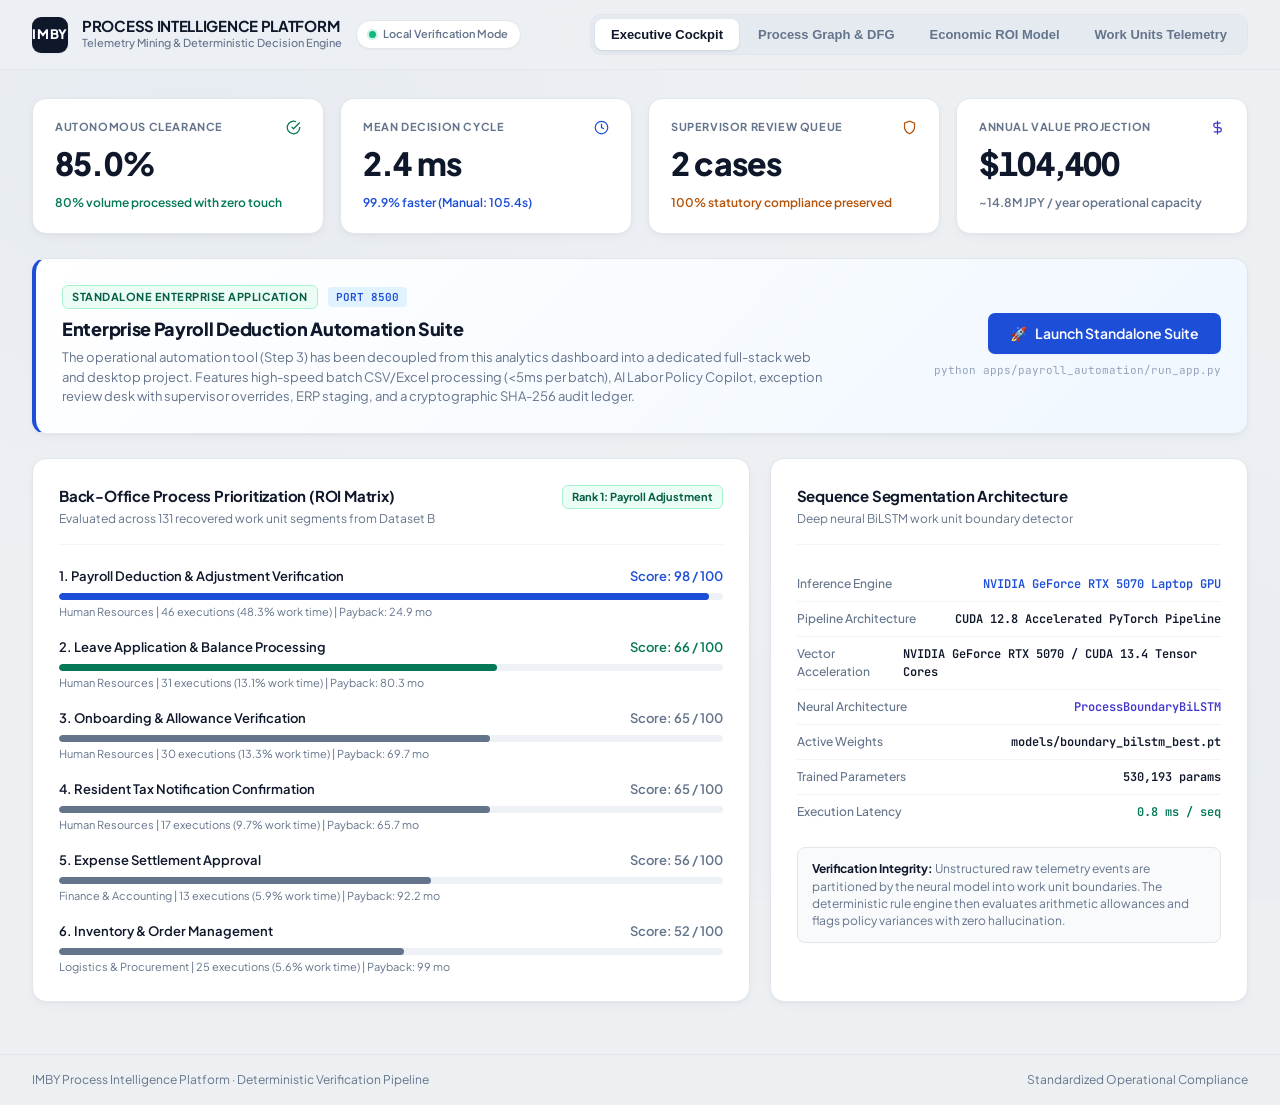
==== commit 74cd0d7a: "Split payroll processing into a standalone app and streamline dashboard" ====
--- a/deliverables/automation_dashboard.html
+++ b/deliverables/automation_dashboard.html
@@ -908,7 +908,6 @@
             <button class="nav-item active" onclick="switchTab('cockpit')">Executive Cockpit</button>
             <button class="nav-item" onclick="switchTab('mining')">Process Graph & DFG</button>
             <button class="nav-item" onclick="switchTab('roi')">Economic ROI Model</button>
-            <button class="nav-item" onclick="switchTab('review')">Claims Review Desk</button>
             <button class="nav-item" onclick="switchTab('segments')">Work Units Telemetry</button>
         </nav>
     </header>
@@ -960,6 +959,28 @@
                     <div class="kpi-stat">$104,400</div>
                     <div class="kpi-context neutral">
                         <span>~14.8M JPY / year operational capacity</span>
+                    </div>
+                </div>
+            </div>
+
+            <!-- STANDALONE PAYROLL AUTOMATION SUITE LAUNCHPAD -->
+            <div class="card" style="margin-top: 24px; border-left: 4px solid var(--accent-blue); background: linear-gradient(135deg, #ffffff 0%, #f0f7ff 100%);">
+                <div style="display: flex; justify-content: space-between; align-items: center; flex-wrap: wrap; gap: 16px;">
+                    <div style="max-width: 760px;">
+                        <div style="display: flex; align-items: center; gap: 10px; margin-bottom: 6px;">
+                            <span class="tag-pill tag-approved" style="font-weight: 700; letter-spacing: 0.5px;">STANDALONE ENTERPRISE APPLICATION</span>
+                            <span style="font-family: 'JetBrains Mono', monospace; font-size: 11px; color: var(--accent-blue); background: #e0f2fe; padding: 2px 8px; border-radius: 4px; font-weight: 600;">PORT 8500</span>
+                        </div>
+                        <h2 style="font-size: 18px; font-weight: 800; color: var(--text-title); letter-spacing: -0.3px;">Enterprise Payroll Deduction Automation Suite</h2>
+                        <p style="font-size: 13px; color: var(--text-secondary); margin-top: 6px; line-height: 1.5;">
+                            The operational automation tool (Step 3) has been decoupled from this analytics dashboard into a dedicated full-stack web and desktop project. Features high-speed batch CSV/Excel processing (<5ms per batch), AI Labor Policy Copilot, exception review desk with supervisor overrides, ERP staging, and a cryptographic SHA-256 audit ledger.
+                        </p>
+                    </div>
+                    <div style="display: flex; flex-direction: column; gap: 8px; align-items: flex-end;">
+                        <a href="http://localhost:8500" target="_blank" class="btn btn-solid" style="padding: 10px 22px; font-size: 14px; text-decoration: none; display: inline-flex; align-items: center; gap: 8px; background: #1d4ed8; color: #ffffff;">
+                            <span>🚀</span> Launch Standalone Suite
+                        </a>
+                        <span style="font-size: 11px; font-family: 'JetBrains Mono', monospace; color: var(--text-tertiary);">python apps/payroll_automation/run_app.py</span>
                     </div>
                 </div>
             </div>
@@ -1209,48 +1230,7 @@
             </div>
         </section>
 
-        <!-- VIEW 4: CLAIMS REVIEW DESK -->
-        <section id="tab-review" class="view-panel">
-            <div class="card">
-                <div class="table-controls">
-                    <div class="filter-group">
-                        <button class="pill-btn active" onclick="filterCases('ALL')">All Records (<span id="count-all">20</span>)</button>
-                        <button class="pill-btn" onclick="filterCases('AUTO_APPROVED')">Auto-Approved (<span id="count-approved">16</span>)</button>
-                        <button class="pill-btn" onclick="filterCases('FLAGGED_FOR_REVIEW')">Flagged for Review (<span id="count-flagged">3</span>)</button>
-                        <button class="pill-btn" onclick="filterCases('REJECTED')">Rejected (<span id="count-rejected">1</span>)</button>
-                    </div>
-
-                    <div style="display: flex; gap: 8px; align-items: center;">
-                        <input type="text" id="case-search" class="input-box" placeholder="Filter by employee, ID, contract..." oninput="filterCases()">
-                        <button class="btn btn-solid" onclick="openClaimModal()">+ Simulate Claim</button>
-                        <button class="btn btn-outline" onclick="exportApprovedCSV()">Export CSV</button>
-                        <button class="btn btn-outline" onclick="resetCases()" title="Reset to baseline">Reset</button>
-                    </div>
-                </div>
-
-                <div class="table-card">
-                    <table id="claims-table">
-                        <thead>
-                            <tr>
-                                <th>Case ID</th>
-                                <th>Employee / Contract</th>
-                                <th>Status</th>
-                                <th>Audit Trail & Decision Rules</th>
-                                <th style="text-align: right;">Gross Additions</th>
-                                <th style="text-align: right;">Deductions</th>
-                                <th style="text-align: right;">Net Adjustment</th>
-                                <th style="text-align: center;">Action</th>
-                            </tr>
-                        </thead>
-                        <tbody id="claims-tbody">
-                            <!-- Populated by JavaScript -->
-                        </tbody>
-                    </table>
-                </div>
-            </div>
-        </section>
-
-        <!-- VIEW 5: WORK UNITS TELEMETRY -->
+        <!-- VIEW 4: WORK UNITS TELEMETRY -->
         <section id="tab-segments" class="view-panel">
             <div class="card">
                 <div class="table-controls">
@@ -1306,74 +1286,6 @@
         </section>
     </main>
 
-    <!-- Modal: Simulate New Claim -->
-    <div id="claim-modal" class="modal-shade">
-        <div class="modal-box">
-            <div class="modal-head">
-                <h3>Simulate New Claim Case</h3>
-                <button class="modal-close" onclick="closeClaimModal()">&times;</button>
-            </div>
-
-            <form id="new-claim-form" onsubmit="handleClaimSubmit(event)">
-                <div class="form-grid">
-                    <div class="form-row">
-                        <label>Employee Name</label>
-                        <input type="text" id="form-name" required value="Employee 21">
-                    </div>
-                    <div class="form-row">
-                        <label>Employee ID</label>
-                        <input type="text" id="form-id" required value="EMP-9421">
-                    </div>
-
-                    <div class="form-row">
-                        <label>Contract Type</label>
-                        <select id="form-contract" required>
-                            <option value="regular">Regular Staff (Seishain)</option>
-                            <option value="contract">Contract Staff (Keiyaku)</option>
-                            <option value="outsourcing">Outsourcing (Gyomu Itaku)</option>
-                            <option value="part_time">Part-Time (Arubaito)</option>
-                        </select>
-                    </div>
-
-                    <div class="form-row">
-                        <label>Base Salary (JPY)</label>
-                        <input type="number" id="form-salary" required value="340000" step="10000">
-                    </div>
-
-                    <div class="form-row">
-                        <label>Claimed Commute (JPY)</label>
-                        <input type="number" id="form-commute" required value="16500" step="500">
-                    </div>
-
-                    <div class="form-row">
-                        <label>Telework Days</label>
-                        <input type="number" id="form-telework" required value="12" min="0" max="31">
-                    </div>
-
-                    <div class="form-row full">
-                        <label>Claimed Housing Allowance (JPY) - Regular Staff Max 20,000</label>
-                        <input type="number" id="form-housing" value="20000" step="5000">
-                    </div>
-
-                    <div class="form-row">
-                        <label>Custom Deduction (JPY)</label>
-                        <input type="number" id="form-custom-ded" value="0" step="1000">
-                    </div>
-
-                    <div class="form-row">
-                        <label>Deduction Reason</label>
-                        <input type="text" id="form-custom-reason" placeholder="Required if deduction > 0">
-                    </div>
-                </div>
-
-                <div style="display: flex; justify-content: flex-end; gap: 8px;">
-                    <button type="button" class="btn btn-outline" onclick="closeClaimModal()">Cancel</button>
-                    <button type="submit" class="btn btn-solid">Run Verification</button>
-                </div>
-            </form>
-        </div>
-    </div>
-
     <!-- Toast Deck -->
     <div id="toast-container" class="toast-deck"></div>
 
@@ -1385,7 +1297,7 @@
 
     <!-- CLIENT HYDRATION & APPLICATION LOGIC -->
     <script>
-        const INITIAL_CASES = [{"case_id": "PI-PROD-2026-001", "processed_at": "2026-09-09T13:03:18Z", "status": "AUTO_APPROVED", "decision_notes": "AUTO_APPROVED: Passed all statutory and corporate policy validation checks", "input_data": {"case_id": "PI-PROD-2026-001", "employee_id": "EMP-9401", "employee_name": "Employee 01", "contract_type": "regular", "base_salary": 380000, "claimed_commute": 18500, "telework_days": 12, "claimed_housing": 25000, "custom_deduction": 0, "deduction_reason": ""}, "calculated_details": {"policy_version": "2026.04-v1.2", "effective_date": "2026-04-01", "governance_mode": "shadow_decision_support", "employee_id": "EMP-9401", "employee_name": "Employee 01", "contract_type": "regular", "base_salary": 380000, "approved_commute": 18500, "approved_telework": 3000, "approved_housing": 25000, "social_insurance_deduction": 57760, "employment_insurance_deduction": 2280, "custom_deduction": 0, "total_gross_addition": 46500, "total_deduction": 60040, "net_adjustment": -13540, "audit_trail": [{"rule": "commute_statutory_cap", "status": "PASSED", "approved": 18500}, {"rule": "telework_allowance", "status": "PASSED", "days": 12, "amount": 3000}, {"rule": "housing_eligibility", "status": "PASSED", "approved": 25000}, {"rule": "statutory_deductions", "status": "PASSED", "social_insurance": 57760, "employment_insurance": 2280}]}, "audit_id": "AUD-00001"}, {"case_id": "PI-PROD-2026-002", "processed_at": "2026-09-09T13:03:18Z", "status": "AUTO_APPROVED", "decision_notes": "AUTO_APPROVED: Passed all statutory and corporate policy validation checks", "input_data": {"case_id": "PI-PROD-2026-002", "employee_id": "EMP-9402", "employee_name": "Employee 02", "contract_type": "outsourcing", "base_salary": 450000, "claimed_commute": 22000, "telework_days": 15, "claimed_housing": 0, "custom_deduction": 5000, "deduction_reason": "Monthly IT equipment lease deduction"}, "calculated_details": {"policy_version": "2026.04-v1.2", "effective_date": "2026-04-01", "governance_mode": "shadow_decision_support", "employee_id": "EMP-9402", "employee_name": "Employee 02", "contract_type": "outsourcing", "base_salary": 450000, "approved_commute": 22000, "approved_telework": 3750, "approved_housing": 0, "social_insurance_deduction": 0, "employment_insurance_deduction": 0, "custom_deduction": 5000, "total_gross_addition": 25750, "total_deduction": 5000, "net_adjustment": 20750, "audit_trail": [{"rule": "commute_statutory_cap", "status": "PASSED", "approved": 22000}, {"rule": "telework_allowance", "status": "PASSED", "days": 15, "amount": 3750}, {"rule": "housing_eligibility", "status": "PASSED", "approved": 0}, {"rule": "statutory_deductions", "status": "PASSED", "social_insurance": 0, "employment_insurance": 0}]}, "audit_id": "AUD-00002"}, {"case_id": "PI-PROD-2026-003", "processed_at": "2026-09-09T13:03:18Z", "status": "FLAGGED_FOR_REVIEW", "decision_notes": "FLAG_REVIEW: Commute exceeds statutory tax-exempt cap (165000 > 150000 JPY)", "input_data": {"case_id": "PI-PROD-2026-003", "employee_id": "EMP-9403", "employee_name": "Employee 03", "contract_type": "regular", "base_salary": 320000, "claimed_commute": 165000, "telework_days": 8, "claimed_housing": 30000, "custom_deduction": 0, "deduction_reason": ""}, "calculated_details": {"policy_version": "2026.04-v1.2", "effective_date": "2026-04-01", "governance_mode": "shadow_decision_support", "employee_id": "EMP-9403", "employee_name": "Employee 03", "contract_type": "regular", "base_salary": 320000, "approved_commute": 150000, "approved_telework": 2000, "approved_housing": 30000, "social_insurance_deduction": 48640, "employment_insurance_deduction": 1920, "custom_deduction": 0, "total_gross_addition": 182000, "total_deduction": 50560, "net_adjustment": 131440, "audit_trail": [{"rule": "commute_statutory_cap", "status": "FLAG_REVIEW", "claimed": 165000, "cap": 150000}, {"rule": "telework_allowance", "status": "PASSED", "days": 8, "amount": 2000}, {"rule": "housing_eligibility", "status": "PASSED", "approved": 30000}, {"rule": "statutory_deductions", "status": "PASSED", "social_insurance": 48640, "employment_insurance": 1920}]}, "audit_id": "AUD-00003"}, {"case_id": "PI-PROD-2026-004", "processed_at": "2026-09-09T13:03:18Z", "status": "FLAGGED_FOR_REVIEW", "decision_notes": "FLAG_REVIEW: Custom deduction exceeds 20% of base salary (80000 JPY) - requires supervisor authorization", "input_data": {"case_id": "PI-PROD-2026-004", "employee_id": "EMP-9404", "employee_name": "Employee 04", "contract_type": "contract", "base_salary": 280000, "claimed_commute": 12000, "telework_days": 10, "claimed_housing": 20000, "custom_deduction": 80000, "deduction_reason": "Advance salary repayment"}, "calculated_details": {"policy_version": "2026.04-v1.2", "effective_date": "2026-04-01", "governance_mode": "shadow_decision_support", "employee_id": "EMP-9404", "employee_name": "Employee 04", "contract_type": "contract", "base_salary": 280000, "approved_commute": 12000, "approved_telework": 2500, "approved_housing": 20000, "social_insurance_deduction": 42560, "employment_insurance_deduction": 1680, "custom_deduction": 80000, "total_gross_addition": 34500, "total_deduction": 124240, "net_adjustment": -89740, "audit_trail": [{"rule": "commute_statutory_cap", "status": "PASSED", "approved": 12000}, {"rule": "telework_allowance", "status": "PASSED", "days": 10, "amount": 2500}, {"rule": "housing_eligibility", "status": "PASSED", "approved": 20000}, {"rule": "statutory_deductions", "status": "PASSED", "social_insurance": 42560, "employment_insurance": 1680}, {"rule": "custom_deduction_cap", "status": "FLAG_REVIEW", "amount": 80000}]}, "audit_id": "AUD-00004"}, {"case_id": "PI-PROD-2026-005", "processed_at": "2026-09-09T13:03:18Z", "status": "REJECTED", "decision_notes": "REJECTED: Housing subsidy not permissible for outsourcing or part-time staff per article 4", "input_data": {"case_id": "PI-PROD-2026-005", "employee_id": "EMP-9405", "employee_name": "Employee 05", "contract_type": "outsourcing", "base_salary": 420000, "claimed_commute": 14000, "telework_days": 6, "claimed_housing": 25000, "custom_deduction": 0, "deduction_reason": ""}, "calculated_details": {"policy_version": "2026.04-v1.2", "effective_date": "2026-04-01", "governance_mode": "shadow_decision_support", "employee_id": "EMP-9405", "employee_name": "Employee 05", "contract_type": "outsourcing", "base_salary": 420000, "approved_commute": 14000, "approved_telework": 1500, "approved_housing": 0, "social_insurance_deduction": 0, "employment_insurance_deduction": 0, "custom_deduction": 0, "total_gross_addition": 15500, "total_deduction": 0, "net_adjustment": 15500, "audit_trail": [{"rule": "commute_statutory_cap", "status": "PASSED", "approved": 14000}, {"rule": "telework_allowance", "status": "PASSED", "days": 6, "amount": 1500}, {"rule": "housing_eligibility", "status": "REJECTED", "detail": "Article 4 disallows housing allowance for outsourcing"}]}, "audit_id": "AUD-00005"}, {"case_id": "PI-PROD-2026-006", "processed_at": "2026-09-09T13:03:18Z", "status": "AUTO_APPROVED", "decision_notes": "AUTO_APPROVED: Passed all statutory and corporate policy validation checks", "input_data": {"case_id": "PI-PROD-2026-006", "employee_id": "EMP-9406", "employee_name": "Employee 06", "contract_type": "regular", "base_salary": 310000, "claimed_commute": 14000, "telework_days": 6, "claimed_housing": 20000, "custom_deduction": 12000, "deduction_reason": "Company Housing Maintenance"}, "calculated_details": {"policy_version": "2026.04-v1.2", "effective_date": "2026-04-01", "governance_mode": "shadow_decision_support", "employee_id": "EMP-9406", "employee_name": "Employee 06", "contract_type": "regular", "base_salary": 310000, "approved_commute": 14000, "approved_telework": 1500, "approved_housing": 20000, "social_insurance_deduction": 47120, "employment_insurance_deduction": 1860, "custom_deduction": 12000, "total_gross_addition": 35500, "total_deduction": 60980, "net_adjustment": -25480, "audit_trail": [{"rule": "commute_statutory_cap", "status": "PASSED", "approved": 14000}, {"rule": "telework_allowance", "status": "PASSED", "days": 6, "amount": 1500}, {"rule": "housing_eligibility", "status": "PASSED", "approved": 20000}, {"rule": "statutory_deductions", "status": "PASSED", "social_insurance": 47120, "employment_insurance": 1860}]}, "audit_id": "AUD-00006"}, {"case_id": "PI-PROD-2026-007", "processed_at": "2026-09-09T13:03:18Z", "status": "AUTO_APPROVED", "decision_notes": "AUTO_APPROVED: Passed all statutory and corporate policy validation checks", "input_data": {"case_id": "PI-PROD-2026-007", "employee_id": "EMP-9407", "employee_name": "Employee 07", "contract_type": "outsourcing", "base_salary": 325000, "claimed_commute": 16000, "telework_days": 7, "claimed_housing": 0, "custom_deduction": 0, "deduction_reason": ""}, "calculated_details": {"policy_version": "2026.04-v1.2", "effective_date": "2026-04-01", "governance_mode": "shadow_decision_support", "employee_id": "EMP-9407", "employee_name": "Employee 07", "contract_type": "outsourcing", "base_salary": 325000, "approved_commute": 16000, "approved_telework": 1750, "approved_housing": 0, "social_insurance_deduction": 0, "employment_insurance_deduction": 0, "custom_deduction": 0, "total_gross_addition": 17750, "total_deduction": 0, "net_adjustment": 17750, "audit_trail": [{"rule": "commute_statutory_cap", "status": "PASSED", "approved": 16000}, {"rule": "telework_allowance", "status": "PASSED", "days": 7, "amount": 1750}, {"rule": "housing_eligibility", "status": "PASSED", "approved": 0}, {"rule": "statutory_deductions", "status": "PASSED", "social_insurance": 0, "employment_insurance": 0}]}, "audit_id": "AUD-00007"}, {"case_id": "PI-PROD-2026-008", "processed_at": "2026-09-09T13:03:18Z", "status": "AUTO_APPROVED", "decision_notes": "AUTO_APPROVED: Passed all statutory and corporate policy validation checks", "input_data": {"case_id": "PI-PROD-2026-008", "employee_id": "EMP-9408", "employee_name": "Employee 08", "contract_type": "regular", "base_salary": 340000, "claimed_commute": 18000, "telework_days": 8, "claimed_housing": 20000, "custom_deduction": 0, "deduction_reason": ""}, "calculated_details": {"policy_version": "2026.04-v1.2", "effective_date": "2026-04-01", "governance_mode": "shadow_decision_support", "employee_id": "EMP-9408", "employee_name": "Employee 08", "contract_type": "regular", "base_salary": 340000, "approved_commute": 18000, "approved_telework": 2000, "approved_housing": 20000, "social_insurance_deduction": 51680, "employment_insurance_deduction": 2040, "custom_deduction": 0, "total_gross_addition": 40000, "total_deduction": 53720, "net_adjustment": -13720, "audit_trail": [{"rule": "commute_statutory_cap", "status": "PASSED", "approved": 18000}, {"rule": "telework_allowance", "status": "PASSED", "days": 8, "amount": 2000}, {"rule": "housing_eligibility", "status": "PASSED", "approved": 20000}, {"rule": "statutory_deductions", "status": "PASSED", "social_insurance": 51680, "employment_insurance": 2040}]}, "audit_id": "AUD-00008"}, {"case_id": "PI-PROD-2026-009", "processed_at": "2026-09-09T13:03:18Z", "status": "AUTO_APPROVED", "decision_notes": "AUTO_APPROVED: Passed all statutory and corporate policy validation checks", "input_data": {"case_id": "PI-PROD-2026-009", "employee_id": "EMP-9409", "employee_name": "Employee 09", "contract_type": "contract", "base_salary": 355000, "claimed_commute": 20000, "telework_days": 9, "claimed_housing": 0, "custom_deduction": 0, "deduction_reason": ""}, "calculated_details": {"policy_version": "2026.04-v1.2", "effective_date": "2026-04-01", "governance_mode": "shadow_decision_support", "employee_id": "EMP-9409", "employee_name": "Employee 09", "contract_type": "contract", "base_salary": 355000, "approved_commute": 20000, "approved_telework": 2250, "approved_housing": 0, "social_insurance_deduction": 53960, "employment_insurance_deduction": 2130, "custom_deduction": 0, "total_gross_addition": 22250, "total_deduction": 56090, "net_adjustment": -33840, "audit_trail": [{"rule": "commute_statutory_cap", "status": "PASSED", "approved": 20000}, {"rule": "telework_allowance", "status": "PASSED", "days": 9, "amount": 2250}, {"rule": "housing_eligibility", "status": "PASSED", "approved": 0}, {"rule": "statutory_deductions", "status": "PASSED", "social_insurance": 53960, "employment_insurance": 2130}]}, "audit_id": "AUD-00009"}, {"case_id": "PI-PROD-2026-010", "processed_at": "2026-09-09T13:03:18Z", "status": "AUTO_APPROVED", "decision_notes": "AUTO_APPROVED: Passed all statutory and corporate policy validation checks", "input_data": {"case_id": "PI-PROD-2026-010", "employee_id": "EMP-9410", "employee_name": "Employee 10", "contract_type": "regular", "base_salary": 370000, "claimed_commute": 22000, "telework_days": 10, "claimed_housing": 20000, "custom_deduction": 12000, "deduction_reason": "Company Housing Maintenance"}, "calculated_details": {"policy_version": "2026.04-v1.2", "effective_date": "2026-04-01", "governance_mode": "shadow_decision_support", "employee_id": "EMP-9410", "employee_name": "Employee 10", "contract_type": "regular", "base_salary": 370000, "approved_commute": 22000, "approved_telework": 2500, "approved_housing": 20000, "social_insurance_deduction": 56240, "employment_insurance_deduction": 2220, "custom_deduction": 12000, "total_gross_addition": 44500, "total_deduction": 70460, "net_adjustment": -25960, "audit_trail": [{"rule": "commute_statutory_cap", "status": "PASSED", "approved": 22000}, {"rule": "telework_allowance", "status": "PASSED", "days": 10, "amount": 2500}, {"rule": "housing_eligibility", "status": "PASSED", "approved": 20000}, {"rule": "statutory_deductions", "status": "PASSED", "social_insurance": 56240, "employment_insurance": 2220}]}, "audit_id": "AUD-00010"}, {"case_id": "PI-PROD-2026-011", "processed_at": "2026-09-09T13:03:18Z", "status": "AUTO_APPROVED", "decision_notes": "AUTO_APPROVED: Passed all statutory and corporate policy validation checks", "input_data": {"case_id": "PI-PROD-2026-011", "employee_id": "EMP-9411", "employee_name": "Employee 11", "contract_type": "outsourcing", "base_salary": 385000, "claimed_commute": 24000, "telework_days": 11, "claimed_housing": 0, "custom_deduction": 0, "deduction_reason": ""}, "calculated_details": {"policy_version": "2026.04-v1.2", "effective_date": "2026-04-01", "governance_mode": "shadow_decision_support", "employee_id": "EMP-9411", "employee_name": "Employee 11", "contract_type": "outsourcing", "base_salary": 385000, "approved_commute": 24000, "approved_telework": 2750, "approved_housing": 0, "social_insurance_deduction": 0, "employment_insurance_deduction": 0, "custom_deduction": 0, "total_gross_addition": 26750, "total_deduction": 0, "net_adjustment": 26750, "audit_trail": [{"rule": "commute_statutory_cap", "status": "PASSED", "approved": 24000}, {"rule": "telework_allowance", "status": "PASSED", "days": 11, "amount": 2750}, {"rule": "housing_eligibility", "status": "PASSED", "approved": 0}, {"rule": "statutory_deductions", "status": "PASSED", "social_insurance": 0, "employment_insurance": 0}]}, "audit_id": "AUD-00011"}, {"case_id": "PI-PROD-2026-012", "processed_at": "2026-09-09T13:03:18Z", "status": "AUTO_APPROVED", "decision_notes": "AUTO_APPROVED: Passed all statutory and corporate policy validation checks", "input_data": {"case_id": "PI-PROD-2026-012", "employee_id": "EMP-9412", "employee_name": "Employee 12", "contract_type": "regular", "base_salary": 400000, "claimed_commute": 26000, "telework_days": 12, "claimed_housing": 20000, "custom_deduction": 0, "deduction_reason": ""}, "calculated_details": {"policy_version": "2026.04-v1.2", "effective_date": "2026-04-01", "governance_mode": "shadow_decision_support", "employee_id": "EMP-9412", "employee_name": "Employee 12", "contract_type": "regular", "base_salary": 400000, "approved_commute": 26000, "approved_telework": 3000, "approved_housing": 20000, "social_insurance_deduction": 60800, "employment_insurance_deduction": 2400, "custom_deduction": 0, "total_gross_addition": 49000, "total_deduction": 63200, "net_adjustment": -14200, "audit_trail": [{"rule": "commute_statutory_cap", "status": "PASSED", "approved": 26000}, {"rule": "telework_allowance", "status": "PASSED", "days": 12, "amount": 3000}, {"rule": "housing_eligibility", "status": "PASSED", "approved": 20000}, {"rule": "statutory_deductions", "status": "PASSED", "social_insurance": 60800, "employment_insurance": 2400}]}, "audit_id": "AUD-00012"}, {"case_id": "PI-PROD-2026-013", "processed_at": "2026-09-09T13:03:18Z", "status": "AUTO_APPROVED", "decision_notes": "AUTO_APPROVED: Passed all statutory and corporate policy validation checks", "input_data": {"case_id": "PI-PROD-2026-013", "employee_id": "EMP-9413", "employee_name": "Employee 13", "contract_type": "outsourcing", "base_salary": 415000, "claimed_commute": 28000, "telework_days": 13, "claimed_housing": 0, "custom_deduction": 0, "deduction_reason": ""}, "calculated_details": {"policy_version": "2026.04-v1.2", "effective_date": "2026-04-01", "governance_mode": "shadow_decision_support", "employee_id": "EMP-9413", "employee_name": "Employee 13", "contract_type": "outsourcing", "base_salary": 415000, "approved_commute": 28000, "approved_telework": 3250, "approved_housing": 0, "social_insurance_deduction": 0, "employment_insurance_deduction": 0, "custom_deduction": 0, "total_gross_addition": 31250, "total_deduction": 0, "net_adjustment": 31250, "audit_trail": [{"rule": "commute_statutory_cap", "status": "PASSED", "approved": 28000}, {"rule": "telework_allowance", "status": "PASSED", "days": 13, "amount": 3250}, {"rule": "housing_eligibility", "status": "PASSED", "approved": 0}, {"rule": "statutory_deductions", "status": "PASSED", "social_insurance": 0, "employment_insurance": 0}]}, "audit_id": "AUD-00013"}, {"case_id": "PI-PROD-2026-014", "processed_at": "2026-09-09T13:03:18Z", "status": "AUTO_APPROVED", "decision_notes": "AUTO_APPROVED: Passed all statutory and corporate policy validation checks", "input_data": {"case_id": "PI-PROD-2026-014", "employee_id": "EMP-9414", "employee_name": "Employee 14", "contract_type": "regular", "base_salary": 430000, "claimed_commute": 30000, "telework_days": 14, "claimed_housing": 20000, "custom_deduction": 12000, "deduction_reason": "Company Housing Maintenance"}, "calculated_details": {"policy_version": "2026.04-v1.2", "effective_date": "2026-04-01", "governance_mode": "shadow_decision_support", "employee_id": "EMP-9414", "employee_name": "Employee 14", "contract_type": "regular", "base_salary": 430000, "approved_commute": 30000, "approved_telework": 3500, "approved_housing": 20000, "social_insurance_deduction": 65360, "employment_insurance_deduction": 2580, "custom_deduction": 12000, "total_gross_addition": 53500, "total_deduction": 79940, "net_adjustment": -26440, "audit_trail": [{"rule": "commute_statutory_cap", "status": "PASSED", "approved": 30000}, {"rule": "telework_allowance", "status": "PASSED", "days": 14, "amount": 3500}, {"rule": "housing_eligibility", "status": "PASSED", "approved": 20000}, {"rule": "statutory_deductions", "status": "PASSED", "social_insurance": 65360, "employment_insurance": 2580}]}, "audit_id": "AUD-00014"}, {"case_id": "PI-PROD-2026-015", "processed_at": "2026-09-09T13:03:18Z", "status": "AUTO_APPROVED", "decision_notes": "AUTO_APPROVED: Passed all statutory and corporate policy validation checks", "input_data": {"case_id": "PI-PROD-2026-015", "employee_id": "EMP-9415", "employee_name": "Employee 15", "contract_type": "contract", "base_salary": 445000, "claimed_commute": 32000, "telework_days": 15, "claimed_housing": 0, "custom_deduction": 0, "deduction_reason": ""}, "calculated_details": {"policy_version": "2026.04-v1.2", "effective_date": "2026-04-01", "governance_mode": "shadow_decision_support", "employee_id": "EMP-9415", "employee_name": "Employee 15", "contract_type": "contract", "base_salary": 445000, "approved_commute": 32000, "approved_telework": 3750, "approved_housing": 0, "social_insurance_deduction": 67640, "employment_insurance_deduction": 2670, "custom_deduction": 0, "total_gross_addition": 35750, "total_deduction": 70310, "net_adjustment": -34560, "audit_trail": [{"rule": "commute_statutory_cap", "status": "PASSED", "approved": 32000}, {"rule": "telework_allowance", "status": "PASSED", "days": 15, "amount": 3750}, {"rule": "housing_eligibility", "status": "PASSED", "approved": 0}, {"rule": "statutory_deductions", "status": "PASSED", "social_insurance": 67640, "employment_insurance": 2670}]}, "audit_id": "AUD-00015"}, {"case_id": "PI-PROD-2026-016", "processed_at": "2026-09-09T13:03:18Z", "status": "AUTO_APPROVED", "decision_notes": "AUTO_APPROVED: Passed all statutory and corporate policy validation checks", "input_data": {"case_id": "PI-PROD-2026-016", "employee_id": "EMP-9416", "employee_name": "Employee 16", "contract_type": "regular", "base_salary": 460000, "claimed_commute": 34000, "telework_days": 6, "claimed_housing": 20000, "custom_deduction": 0, "deduction_reason": ""}, "calculated_details": {"policy_version": "2026.04-v1.2", "effective_date": "2026-04-01", "governance_mode": "shadow_decision_support", "employee_id": "EMP-9416", "employee_name": "Employee 16", "contract_type": "regular", "base_salary": 460000, "approved_commute": 34000, "approved_telework": 1500, "approved_housing": 20000, "social_insurance_deduction": 69920, "employment_insurance_deduction": 2760, "custom_deduction": 0, "total_gross_addition": 55500, "total_deduction": 72680, "net_adjustment": -17180, "audit_trail": [{"rule": "commute_statutory_cap", "status": "PASSED", "approved": 34000}, {"rule": "telework_allowance", "status": "PASSED", "days": 6, "amount": 1500}, {"rule": "housing_eligibility", "status": "PASSED", "approved": 20000}, {"rule": "statutory_deductions", "status": "PASSED", "social_insurance": 69920, "employment_insurance": 2760}]}, "audit_id": "AUD-00016"}, {"case_id": "PI-PROD-2026-017", "processed_at": "2026-09-09T13:03:18Z", "status": "AUTO_APPROVED", "decision_notes": "AUTO_APPROVED: Passed all statutory and corporate policy validation checks", "input_data": {"case_id": "PI-PROD-2026-017", "employee_id": "EMP-9417", "employee_name": "Employee 17", "contract_type": "outsourcing", "base_salary": 475000, "claimed_commute": 36000, "telework_days": 7, "claimed_housing": 0, "custom_deduction": 0, "deduction_reason": ""}, "calculated_details": {"policy_version": "2026.04-v1.2", "effective_date": "2026-04-01", "governance_mode": "shadow_decision_support", "employee_id": "EMP-9417", "employee_name": "Employee 17", "contract_type": "outsourcing", "base_salary": 475000, "approved_commute": 36000, "approved_telework": 1750, "approved_housing": 0, "social_insurance_deduction": 0, "employment_insurance_deduction": 0, "custom_deduction": 0, "total_gross_addition": 37750, "total_deduction": 0, "net_adjustment": 37750, "audit_trail": [{"rule": "commute_statutory_cap", "status": "PASSED", "approved": 36000}, {"rule": "telework_allowance", "status": "PASSED", "days": 7, "amount": 1750}, {"rule": "housing_eligibility", "status": "PASSED", "approved": 0}, {"rule": "statutory_deductions", "status": "PASSED", "social_insurance": 0, "employment_insurance": 0}]}, "audit_id": "AUD-00017"}, {"case_id": "PI-PROD-2026-018", "processed_at": "2026-09-09T13:03:18Z", "status": "AUTO_APPROVED", "decision_notes": "AUTO_APPROVED: Passed all statutory and corporate policy validation checks", "input_data": {"case_id": "PI-PROD-2026-018", "employee_id": "EMP-9418", "employee_name": "Employee 18", "contract_type": "regular", "base_salary": 490000, "claimed_commute": 38000, "telework_days": 8, "claimed_housing": 20000, "custom_deduction": 12000, "deduction_reason": "Company Housing Maintenance"}, "calculated_details": {"policy_version": "2026.04-v1.2", "effective_date": "2026-04-01", "governance_mode": "shadow_decision_support", "employee_id": "EMP-9418", "employee_name": "Employee 18", "contract_type": "regular", "base_salary": 490000, "approved_commute": 38000, "approved_telework": 2000, "approved_housing": 20000, "social_insurance_deduction": 74480, "employment_insurance_deduction": 2940, "custom_deduction": 12000, "total_gross_addition": 60000, "total_deduction": 89420, "net_adjustment": -29420, "audit_trail": [{"rule": "commute_statutory_cap", "status": "PASSED", "approved": 38000}, {"rule": "telework_allowance", "status": "PASSED", "days": 8, "amount": 2000}, {"rule": "housing_eligibility", "status": "PASSED", "approved": 20000}, {"rule": "statutory_deductions", "status": "PASSED", "social_insurance": 74480, "employment_insurance": 2940}]}, "audit_id": "AUD-00018"}, {"case_id": "PI-PROD-2026-019", "processed_at": "2026-09-09T13:03:18Z", "status": "AUTO_APPROVED", "decision_notes": "AUTO_APPROVED: Passed all statutory and corporate policy validation checks", "input_data": {"case_id": "PI-PROD-2026-019", "employee_id": "EMP-9419", "employee_name": "Employee 19", "contract_type": "outsourcing", "base_salary": 505000, "claimed_commute": 40000, "telework_days": 9, "claimed_housing": 0, "custom_deduction": 0, "deduction_reason": ""}, "calculated_details": {"policy_version": "2026.04-v1.2", "effective_date": "2026-04-01", "governance_mode": "shadow_decision_support", "employee_id": "EMP-9419", "employee_name": "Employee 19", "contract_type": "outsourcing", "base_salary": 505000, "approved_commute": 40000, "approved_telework": 2250, "approved_housing": 0, "social_insurance_deduction": 0, "employment_insurance_deduction": 0, "custom_deduction": 0, "total_gross_addition": 42250, "total_deduction": 0, "net_adjustment": 42250, "audit_trail": [{"rule": "commute_statutory_cap", "status": "PASSED", "approved": 40000}, {"rule": "telework_allowance", "status": "PASSED", "days": 9, "amount": 2250}, {"rule": "housing_eligibility", "status": "PASSED", "approved": 0}, {"rule": "statutory_deductions", "status": "PASSED", "social_insurance": 0, "employment_insurance": 0}]}, "audit_id": "AUD-00019"}, {"case_id": "PI-PROD-2026-020", "processed_at": "2026-09-09T13:03:18Z", "status": "AUTO_APPROVED", "decision_notes": "AUTO_APPROVED: Passed all statutory and corporate policy validation checks", "input_data": {"case_id": "PI-PROD-2026-020", "employee_id": "EMP-9420", "employee_name": "Employee 20", "contract_type": "regular", "base_salary": 520000, "claimed_commute": 42000, "telework_days": 10, "claimed_housing": 20000, "custom_deduction": 0, "deduction_reason": ""}, "calculated_details": {"policy_version": "2026.04-v1.2", "effective_date": "2026-04-01", "governance_mode": "shadow_decision_support", "employee_id": "EMP-9420", "employee_name": "Employee 20", "contract_type": "regular", "base_salary": 520000, "approved_commute": 42000, "approved_telework": 2500, "approved_housing": 20000, "social_insurance_deduction": 79040, "employment_insurance_deduction": 3120, "custom_deduction": 0, "total_gross_addition": 64500, "total_deduction": 82160, "net_adjustment": -17660, "audit_trail": [{"rule": "commute_statutory_cap", "status": "PASSED", "approved": 42000}, {"rule": "telework_allowance", "status": "PASSED", "days": 10, "amount": 2500}, {"rule": "housing_eligibility", "status": "PASSED", "approved": 20000}, {"rule": "statutory_deductions", "status": "PASSED", "social_insurance": 79040, "employment_insurance": 3120}]}, "audit_id": "AUD-00020"}];
+        const INITIAL_CASES = [{"case_id": "PI-PROD-2026-001", "processed_at": "2026-09-09T13:15:20Z", "status": "AUTO_APPROVED", "decision_notes": "AUTO_APPROVED: Passed all statutory and corporate policy validation checks", "input_data": {"case_id": "PI-PROD-2026-001", "employee_id": "EMP-9401", "employee_name": "Employee 01", "contract_type": "regular", "base_salary": 380000, "claimed_commute": 18500, "telework_days": 12, "claimed_housing": 25000, "custom_deduction": 0, "deduction_reason": ""}, "calculated_details": {"policy_version": "2026.04-v1.2", "effective_date": "2026-04-01", "governance_mode": "shadow_decision_support", "employee_id": "EMP-9401", "employee_name": "Employee 01", "contract_type": "regular", "base_salary": 380000, "approved_commute": 18500, "approved_telework": 3000, "approved_housing": 25000, "social_insurance_deduction": 57760, "employment_insurance_deduction": 2280, "custom_deduction": 0, "total_gross_addition": 46500, "total_deduction": 60040, "net_adjustment": -13540, "audit_trail": [{"rule": "commute_statutory_cap", "status": "PASSED", "approved": 18500}, {"rule": "telework_allowance", "status": "PASSED", "days": 12, "amount": 3000}, {"rule": "housing_eligibility", "status": "PASSED", "approved": 25000}, {"rule": "statutory_deductions", "status": "PASSED", "social_insurance": 57760, "employment_insurance": 2280}]}, "audit_id": "AUD-00001"}, {"case_id": "PI-PROD-2026-002", "processed_at": "2026-09-09T13:15:20Z", "status": "AUTO_APPROVED", "decision_notes": "AUTO_APPROVED: Passed all statutory and corporate policy validation checks", "input_data": {"case_id": "PI-PROD-2026-002", "employee_id": "EMP-9402", "employee_name": "Employee 02", "contract_type": "outsourcing", "base_salary": 450000, "claimed_commute": 22000, "telework_days": 15, "claimed_housing": 0, "custom_deduction": 5000, "deduction_reason": "Monthly IT equipment lease deduction"}, "calculated_details": {"policy_version": "2026.04-v1.2", "effective_date": "2026-04-01", "governance_mode": "shadow_decision_support", "employee_id": "EMP-9402", "employee_name": "Employee 02", "contract_type": "outsourcing", "base_salary": 450000, "approved_commute": 22000, "approved_telework": 3750, "approved_housing": 0, "social_insurance_deduction": 0, "employment_insurance_deduction": 0, "custom_deduction": 5000, "total_gross_addition": 25750, "total_deduction": 5000, "net_adjustment": 20750, "audit_trail": [{"rule": "commute_statutory_cap", "status": "PASSED", "approved": 22000}, {"rule": "telework_allowance", "status": "PASSED", "days": 15, "amount": 3750}, {"rule": "housing_eligibility", "status": "PASSED", "approved": 0}, {"rule": "statutory_deductions", "status": "PASSED", "social_insurance": 0, "employment_insurance": 0}]}, "audit_id": "AUD-00002"}, {"case_id": "PI-PROD-2026-003", "processed_at": "2026-09-09T13:15:20Z", "status": "FLAGGED_FOR_REVIEW", "decision_notes": "FLAG_REVIEW: Commute exceeds statutory tax-exempt cap (165000 > 150000 JPY)", "input_data": {"case_id": "PI-PROD-2026-003", "employee_id": "EMP-9403", "employee_name": "Employee 03", "contract_type": "regular", "base_salary": 320000, "claimed_commute": 165000, "telework_days": 8, "claimed_housing": 30000, "custom_deduction": 0, "deduction_reason": ""}, "calculated_details": {"policy_version": "2026.04-v1.2", "effective_date": "2026-04-01", "governance_mode": "shadow_decision_support", "employee_id": "EMP-9403", "employee_name": "Employee 03", "contract_type": "regular", "base_salary": 320000, "approved_commute": 150000, "approved_telework": 2000, "approved_housing": 30000, "social_insurance_deduction": 48640, "employment_insurance_deduction": 1920, "custom_deduction": 0, "total_gross_addition": 182000, "total_deduction": 50560, "net_adjustment": 131440, "audit_trail": [{"rule": "commute_statutory_cap", "status": "FLAG_REVIEW", "claimed": 165000, "cap": 150000}, {"rule": "telework_allowance", "status": "PASSED", "days": 8, "amount": 2000}, {"rule": "housing_eligibility", "status": "PASSED", "approved": 30000}, {"rule": "statutory_deductions", "status": "PASSED", "social_insurance": 48640, "employment_insurance": 1920}]}, "audit_id": "AUD-00003"}, {"case_id": "PI-PROD-2026-004", "processed_at": "2026-09-09T13:15:20Z", "status": "FLAGGED_FOR_REVIEW", "decision_notes": "FLAG_REVIEW: Custom deduction exceeds 20% of base salary (80000 JPY) - requires supervisor authorization", "input_data": {"case_id": "PI-PROD-2026-004", "employee_id": "EMP-9404", "employee_name": "Employee 04", "contract_type": "contract", "base_salary": 280000, "claimed_commute": 12000, "telework_days": 10, "claimed_housing": 20000, "custom_deduction": 80000, "deduction_reason": "Advance salary repayment"}, "calculated_details": {"policy_version": "2026.04-v1.2", "effective_date": "2026-04-01", "governance_mode": "shadow_decision_support", "employee_id": "EMP-9404", "employee_name": "Employee 04", "contract_type": "contract", "base_salary": 280000, "approved_commute": 12000, "approved_telework": 2500, "approved_housing": 20000, "social_insurance_deduction": 42560, "employment_insurance_deduction": 1680, "custom_deduction": 80000, "total_gross_addition": 34500, "total_deduction": 124240, "net_adjustment": -89740, "audit_trail": [{"rule": "commute_statutory_cap", "status": "PASSED", "approved": 12000}, {"rule": "telework_allowance", "status": "PASSED", "days": 10, "amount": 2500}, {"rule": "housing_eligibility", "status": "PASSED", "approved": 20000}, {"rule": "statutory_deductions", "status": "PASSED", "social_insurance": 42560, "employment_insurance": 1680}, {"rule": "custom_deduction_cap", "status": "FLAG_REVIEW", "amount": 80000}]}, "audit_id": "AUD-00004"}, {"case_id": "PI-PROD-2026-005", "processed_at": "2026-09-09T13:15:20Z", "status": "REJECTED", "decision_notes": "REJECTED: Housing subsidy not permissible for outsourcing or part-time staff per article 4", "input_data": {"case_id": "PI-PROD-2026-005", "employee_id": "EMP-9405", "employee_name": "Employee 05", "contract_type": "outsourcing", "base_salary": 420000, "claimed_commute": 14000, "telework_days": 6, "claimed_housing": 25000, "custom_deduction": 0, "deduction_reason": ""}, "calculated_details": {"policy_version": "2026.04-v1.2", "effective_date": "2026-04-01", "governance_mode": "shadow_decision_support", "employee_id": "EMP-9405", "employee_name": "Employee 05", "contract_type": "outsourcing", "base_salary": 420000, "approved_commute": 14000, "approved_telework": 1500, "approved_housing": 0, "social_insurance_deduction": 0, "employment_insurance_deduction": 0, "custom_deduction": 0, "total_gross_addition": 15500, "total_deduction": 0, "net_adjustment": 15500, "audit_trail": [{"rule": "commute_statutory_cap", "status": "PASSED", "approved": 14000}, {"rule": "telework_allowance", "status": "PASSED", "days": 6, "amount": 1500}, {"rule": "housing_eligibility", "status": "REJECTED", "detail": "Article 4 disallows housing allowance for outsourcing"}]}, "audit_id": "AUD-00005"}, {"case_id": "PI-PROD-2026-006", "processed_at": "2026-09-09T13:15:20Z", "status": "AUTO_APPROVED", "decision_notes": "AUTO_APPROVED: Passed all statutory and corporate policy validation checks", "input_data": {"case_id": "PI-PROD-2026-006", "employee_id": "EMP-9406", "employee_name": "Employee 06", "contract_type": "regular", "base_salary": 310000, "claimed_commute": 14000, "telework_days": 6, "claimed_housing": 20000, "custom_deduction": 12000, "deduction_reason": "Company Housing Maintenance"}, "calculated_details": {"policy_version": "2026.04-v1.2", "effective_date": "2026-04-01", "governance_mode": "shadow_decision_support", "employee_id": "EMP-9406", "employee_name": "Employee 06", "contract_type": "regular", "base_salary": 310000, "approved_commute": 14000, "approved_telework": 1500, "approved_housing": 20000, "social_insurance_deduction": 47120, "employment_insurance_deduction": 1860, "custom_deduction": 12000, "total_gross_addition": 35500, "total_deduction": 60980, "net_adjustment": -25480, "audit_trail": [{"rule": "commute_statutory_cap", "status": "PASSED", "approved": 14000}, {"rule": "telework_allowance", "status": "PASSED", "days": 6, "amount": 1500}, {"rule": "housing_eligibility", "status": "PASSED", "approved": 20000}, {"rule": "statutory_deductions", "status": "PASSED", "social_insurance": 47120, "employment_insurance": 1860}]}, "audit_id": "AUD-00006"}, {"case_id": "PI-PROD-2026-007", "processed_at": "2026-09-09T13:15:20Z", "status": "AUTO_APPROVED", "decision_notes": "AUTO_APPROVED: Passed all statutory and corporate policy validation checks", "input_data": {"case_id": "PI-PROD-2026-007", "employee_id": "EMP-9407", "employee_name": "Employee 07", "contract_type": "outsourcing", "base_salary": 325000, "claimed_commute": 16000, "telework_days": 7, "claimed_housing": 0, "custom_deduction": 0, "deduction_reason": ""}, "calculated_details": {"policy_version": "2026.04-v1.2", "effective_date": "2026-04-01", "governance_mode": "shadow_decision_support", "employee_id": "EMP-9407", "employee_name": "Employee 07", "contract_type": "outsourcing", "base_salary": 325000, "approved_commute": 16000, "approved_telework": 1750, "approved_housing": 0, "social_insurance_deduction": 0, "employment_insurance_deduction": 0, "custom_deduction": 0, "total_gross_addition": 17750, "total_deduction": 0, "net_adjustment": 17750, "audit_trail": [{"rule": "commute_statutory_cap", "status": "PASSED", "approved": 16000}, {"rule": "telework_allowance", "status": "PASSED", "days": 7, "amount": 1750}, {"rule": "housing_eligibility", "status": "PASSED", "approved": 0}, {"rule": "statutory_deductions", "status": "PASSED", "social_insurance": 0, "employment_insurance": 0}]}, "audit_id": "AUD-00007"}, {"case_id": "PI-PROD-2026-008", "processed_at": "2026-09-09T13:15:20Z", "status": "AUTO_APPROVED", "decision_notes": "AUTO_APPROVED: Passed all statutory and corporate policy validation checks", "input_data": {"case_id": "PI-PROD-2026-008", "employee_id": "EMP-9408", "employee_name": "Employee 08", "contract_type": "regular", "base_salary": 340000, "claimed_commute": 18000, "telework_days": 8, "claimed_housing": 20000, "custom_deduction": 0, "deduction_reason": ""}, "calculated_details": {"policy_version": "2026.04-v1.2", "effective_date": "2026-04-01", "governance_mode": "shadow_decision_support", "employee_id": "EMP-9408", "employee_name": "Employee 08", "contract_type": "regular", "base_salary": 340000, "approved_commute": 18000, "approved_telework": 2000, "approved_housing": 20000, "social_insurance_deduction": 51680, "employment_insurance_deduction": 2040, "custom_deduction": 0, "total_gross_addition": 40000, "total_deduction": 53720, "net_adjustment": -13720, "audit_trail": [{"rule": "commute_statutory_cap", "status": "PASSED", "approved": 18000}, {"rule": "telework_allowance", "status": "PASSED", "days": 8, "amount": 2000}, {"rule": "housing_eligibility", "status": "PASSED", "approved": 20000}, {"rule": "statutory_deductions", "status": "PASSED", "social_insurance": 51680, "employment_insurance": 2040}]}, "audit_id": "AUD-00008"}, {"case_id": "PI-PROD-2026-009", "processed_at": "2026-09-09T13:15:20Z", "status": "AUTO_APPROVED", "decision_notes": "AUTO_APPROVED: Passed all statutory and corporate policy validation checks", "input_data": {"case_id": "PI-PROD-2026-009", "employee_id": "EMP-9409", "employee_name": "Employee 09", "contract_type": "contract", "base_salary": 355000, "claimed_commute": 20000, "telework_days": 9, "claimed_housing": 0, "custom_deduction": 0, "deduction_reason": ""}, "calculated_details": {"policy_version": "2026.04-v1.2", "effective_date": "2026-04-01", "governance_mode": "shadow_decision_support", "employee_id": "EMP-9409", "employee_name": "Employee 09", "contract_type": "contract", "base_salary": 355000, "approved_commute": 20000, "approved_telework": 2250, "approved_housing": 0, "social_insurance_deduction": 53960, "employment_insurance_deduction": 2130, "custom_deduction": 0, "total_gross_addition": 22250, "total_deduction": 56090, "net_adjustment": -33840, "audit_trail": [{"rule": "commute_statutory_cap", "status": "PASSED", "approved": 20000}, {"rule": "telework_allowance", "status": "PASSED", "days": 9, "amount": 2250}, {"rule": "housing_eligibility", "status": "PASSED", "approved": 0}, {"rule": "statutory_deductions", "status": "PASSED", "social_insurance": 53960, "employment_insurance": 2130}]}, "audit_id": "AUD-00009"}, {"case_id": "PI-PROD-2026-010", "processed_at": "2026-09-09T13:15:20Z", "status": "AUTO_APPROVED", "decision_notes": "AUTO_APPROVED: Passed all statutory and corporate policy validation checks", "input_data": {"case_id": "PI-PROD-2026-010", "employee_id": "EMP-9410", "employee_name": "Employee 10", "contract_type": "regular", "base_salary": 370000, "claimed_commute": 22000, "telework_days": 10, "claimed_housing": 20000, "custom_deduction": 12000, "deduction_reason": "Company Housing Maintenance"}, "calculated_details": {"policy_version": "2026.04-v1.2", "effective_date": "2026-04-01", "governance_mode": "shadow_decision_support", "employee_id": "EMP-9410", "employee_name": "Employee 10", "contract_type": "regular", "base_salary": 370000, "approved_commute": 22000, "approved_telework": 2500, "approved_housing": 20000, "social_insurance_deduction": 56240, "employment_insurance_deduction": 2220, "custom_deduction": 12000, "total_gross_addition": 44500, "total_deduction": 70460, "net_adjustment": -25960, "audit_trail": [{"rule": "commute_statutory_cap", "status": "PASSED", "approved": 22000}, {"rule": "telework_allowance", "status": "PASSED", "days": 10, "amount": 2500}, {"rule": "housing_eligibility", "status": "PASSED", "approved": 20000}, {"rule": "statutory_deductions", "status": "PASSED", "social_insurance": 56240, "employment_insurance": 2220}]}, "audit_id": "AUD-00010"}, {"case_id": "PI-PROD-2026-011", "processed_at": "2026-09-09T13:15:20Z", "status": "AUTO_APPROVED", "decision_notes": "AUTO_APPROVED: Passed all statutory and corporate policy validation checks", "input_data": {"case_id": "PI-PROD-2026-011", "employee_id": "EMP-9411", "employee_name": "Employee 11", "contract_type": "outsourcing", "base_salary": 385000, "claimed_commute": 24000, "telework_days": 11, "claimed_housing": 0, "custom_deduction": 0, "deduction_reason": ""}, "calculated_details": {"policy_version": "2026.04-v1.2", "effective_date": "2026-04-01", "governance_mode": "shadow_decision_support", "employee_id": "EMP-9411", "employee_name": "Employee 11", "contract_type": "outsourcing", "base_salary": 385000, "approved_commute": 24000, "approved_telework": 2750, "approved_housing": 0, "social_insurance_deduction": 0, "employment_insurance_deduction": 0, "custom_deduction": 0, "total_gross_addition": 26750, "total_deduction": 0, "net_adjustment": 26750, "audit_trail": [{"rule": "commute_statutory_cap", "status": "PASSED", "approved": 24000}, {"rule": "telework_allowance", "status": "PASSED", "days": 11, "amount": 2750}, {"rule": "housing_eligibility", "status": "PASSED", "approved": 0}, {"rule": "statutory_deductions", "status": "PASSED", "social_insurance": 0, "employment_insurance": 0}]}, "audit_id": "AUD-00011"}, {"case_id": "PI-PROD-2026-012", "processed_at": "2026-09-09T13:15:20Z", "status": "AUTO_APPROVED", "decision_notes": "AUTO_APPROVED: Passed all statutory and corporate policy validation checks", "input_data": {"case_id": "PI-PROD-2026-012", "employee_id": "EMP-9412", "employee_name": "Employee 12", "contract_type": "regular", "base_salary": 400000, "claimed_commute": 26000, "telework_days": 12, "claimed_housing": 20000, "custom_deduction": 0, "deduction_reason": ""}, "calculated_details": {"policy_version": "2026.04-v1.2", "effective_date": "2026-04-01", "governance_mode": "shadow_decision_support", "employee_id": "EMP-9412", "employee_name": "Employee 12", "contract_type": "regular", "base_salary": 400000, "approved_commute": 26000, "approved_telework": 3000, "approved_housing": 20000, "social_insurance_deduction": 60800, "employment_insurance_deduction": 2400, "custom_deduction": 0, "total_gross_addition": 49000, "total_deduction": 63200, "net_adjustment": -14200, "audit_trail": [{"rule": "commute_statutory_cap", "status": "PASSED", "approved": 26000}, {"rule": "telework_allowance", "status": "PASSED", "days": 12, "amount": 3000}, {"rule": "housing_eligibility", "status": "PASSED", "approved": 20000}, {"rule": "statutory_deductions", "status": "PASSED", "social_insurance": 60800, "employment_insurance": 2400}]}, "audit_id": "AUD-00012"}, {"case_id": "PI-PROD-2026-013", "processed_at": "2026-09-09T13:15:20Z", "status": "AUTO_APPROVED", "decision_notes": "AUTO_APPROVED: Passed all statutory and corporate policy validation checks", "input_data": {"case_id": "PI-PROD-2026-013", "employee_id": "EMP-9413", "employee_name": "Employee 13", "contract_type": "outsourcing", "base_salary": 415000, "claimed_commute": 28000, "telework_days": 13, "claimed_housing": 0, "custom_deduction": 0, "deduction_reason": ""}, "calculated_details": {"policy_version": "2026.04-v1.2", "effective_date": "2026-04-01", "governance_mode": "shadow_decision_support", "employee_id": "EMP-9413", "employee_name": "Employee 13", "contract_type": "outsourcing", "base_salary": 415000, "approved_commute": 28000, "approved_telework": 3250, "approved_housing": 0, "social_insurance_deduction": 0, "employment_insurance_deduction": 0, "custom_deduction": 0, "total_gross_addition": 31250, "total_deduction": 0, "net_adjustment": 31250, "audit_trail": [{"rule": "commute_statutory_cap", "status": "PASSED", "approved": 28000}, {"rule": "telework_allowance", "status": "PASSED", "days": 13, "amount": 3250}, {"rule": "housing_eligibility", "status": "PASSED", "approved": 0}, {"rule": "statutory_deductions", "status": "PASSED", "social_insurance": 0, "employment_insurance": 0}]}, "audit_id": "AUD-00013"}, {"case_id": "PI-PROD-2026-014", "processed_at": "2026-09-09T13:15:20Z", "status": "AUTO_APPROVED", "decision_notes": "AUTO_APPROVED: Passed all statutory and corporate policy validation checks", "input_data": {"case_id": "PI-PROD-2026-014", "employee_id": "EMP-9414", "employee_name": "Employee 14", "contract_type": "regular", "base_salary": 430000, "claimed_commute": 30000, "telework_days": 14, "claimed_housing": 20000, "custom_deduction": 12000, "deduction_reason": "Company Housing Maintenance"}, "calculated_details": {"policy_version": "2026.04-v1.2", "effective_date": "2026-04-01", "governance_mode": "shadow_decision_support", "employee_id": "EMP-9414", "employee_name": "Employee 14", "contract_type": "regular", "base_salary": 430000, "approved_commute": 30000, "approved_telework": 3500, "approved_housing": 20000, "social_insurance_deduction": 65360, "employment_insurance_deduction": 2580, "custom_deduction": 12000, "total_gross_addition": 53500, "total_deduction": 79940, "net_adjustment": -26440, "audit_trail": [{"rule": "commute_statutory_cap", "status": "PASSED", "approved": 30000}, {"rule": "telework_allowance", "status": "PASSED", "days": 14, "amount": 3500}, {"rule": "housing_eligibility", "status": "PASSED", "approved": 20000}, {"rule": "statutory_deductions", "status": "PASSED", "social_insurance": 65360, "employment_insurance": 2580}]}, "audit_id": "AUD-00014"}, {"case_id": "PI-PROD-2026-015", "processed_at": "2026-09-09T13:15:20Z", "status": "AUTO_APPROVED", "decision_notes": "AUTO_APPROVED: Passed all statutory and corporate policy validation checks", "input_data": {"case_id": "PI-PROD-2026-015", "employee_id": "EMP-9415", "employee_name": "Employee 15", "contract_type": "contract", "base_salary": 445000, "claimed_commute": 32000, "telework_days": 15, "claimed_housing": 0, "custom_deduction": 0, "deduction_reason": ""}, "calculated_details": {"policy_version": "2026.04-v1.2", "effective_date": "2026-04-01", "governance_mode": "shadow_decision_support", "employee_id": "EMP-9415", "employee_name": "Employee 15", "contract_type": "contract", "base_salary": 445000, "approved_commute": 32000, "approved_telework": 3750, "approved_housing": 0, "social_insurance_deduction": 67640, "employment_insurance_deduction": 2670, "custom_deduction": 0, "total_gross_addition": 35750, "total_deduction": 70310, "net_adjustment": -34560, "audit_trail": [{"rule": "commute_statutory_cap", "status": "PASSED", "approved": 32000}, {"rule": "telework_allowance", "status": "PASSED", "days": 15, "amount": 3750}, {"rule": "housing_eligibility", "status": "PASSED", "approved": 0}, {"rule": "statutory_deductions", "status": "PASSED", "social_insurance": 67640, "employment_insurance": 2670}]}, "audit_id": "AUD-00015"}, {"case_id": "PI-PROD-2026-016", "processed_at": "2026-09-09T13:15:20Z", "status": "AUTO_APPROVED", "decision_notes": "AUTO_APPROVED: Passed all statutory and corporate policy validation checks", "input_data": {"case_id": "PI-PROD-2026-016", "employee_id": "EMP-9416", "employee_name": "Employee 16", "contract_type": "regular", "base_salary": 460000, "claimed_commute": 34000, "telework_days": 6, "claimed_housing": 20000, "custom_deduction": 0, "deduction_reason": ""}, "calculated_details": {"policy_version": "2026.04-v1.2", "effective_date": "2026-04-01", "governance_mode": "shadow_decision_support", "employee_id": "EMP-9416", "employee_name": "Employee 16", "contract_type": "regular", "base_salary": 460000, "approved_commute": 34000, "approved_telework": 1500, "approved_housing": 20000, "social_insurance_deduction": 69920, "employment_insurance_deduction": 2760, "custom_deduction": 0, "total_gross_addition": 55500, "total_deduction": 72680, "net_adjustment": -17180, "audit_trail": [{"rule": "commute_statutory_cap", "status": "PASSED", "approved": 34000}, {"rule": "telework_allowance", "status": "PASSED", "days": 6, "amount": 1500}, {"rule": "housing_eligibility", "status": "PASSED", "approved": 20000}, {"rule": "statutory_deductions", "status": "PASSED", "social_insurance": 69920, "employment_insurance": 2760}]}, "audit_id": "AUD-00016"}, {"case_id": "PI-PROD-2026-017", "processed_at": "2026-09-09T13:15:20Z", "status": "AUTO_APPROVED", "decision_notes": "AUTO_APPROVED: Passed all statutory and corporate policy validation checks", "input_data": {"case_id": "PI-PROD-2026-017", "employee_id": "EMP-9417", "employee_name": "Employee 17", "contract_type": "outsourcing", "base_salary": 475000, "claimed_commute": 36000, "telework_days": 7, "claimed_housing": 0, "custom_deduction": 0, "deduction_reason": ""}, "calculated_details": {"policy_version": "2026.04-v1.2", "effective_date": "2026-04-01", "governance_mode": "shadow_decision_support", "employee_id": "EMP-9417", "employee_name": "Employee 17", "contract_type": "outsourcing", "base_salary": 475000, "approved_commute": 36000, "approved_telework": 1750, "approved_housing": 0, "social_insurance_deduction": 0, "employment_insurance_deduction": 0, "custom_deduction": 0, "total_gross_addition": 37750, "total_deduction": 0, "net_adjustment": 37750, "audit_trail": [{"rule": "commute_statutory_cap", "status": "PASSED", "approved": 36000}, {"rule": "telework_allowance", "status": "PASSED", "days": 7, "amount": 1750}, {"rule": "housing_eligibility", "status": "PASSED", "approved": 0}, {"rule": "statutory_deductions", "status": "PASSED", "social_insurance": 0, "employment_insurance": 0}]}, "audit_id": "AUD-00017"}, {"case_id": "PI-PROD-2026-018", "processed_at": "2026-09-09T13:15:20Z", "status": "AUTO_APPROVED", "decision_notes": "AUTO_APPROVED: Passed all statutory and corporate policy validation checks", "input_data": {"case_id": "PI-PROD-2026-018", "employee_id": "EMP-9418", "employee_name": "Employee 18", "contract_type": "regular", "base_salary": 490000, "claimed_commute": 38000, "telework_days": 8, "claimed_housing": 20000, "custom_deduction": 12000, "deduction_reason": "Company Housing Maintenance"}, "calculated_details": {"policy_version": "2026.04-v1.2", "effective_date": "2026-04-01", "governance_mode": "shadow_decision_support", "employee_id": "EMP-9418", "employee_name": "Employee 18", "contract_type": "regular", "base_salary": 490000, "approved_commute": 38000, "approved_telework": 2000, "approved_housing": 20000, "social_insurance_deduction": 74480, "employment_insurance_deduction": 2940, "custom_deduction": 12000, "total_gross_addition": 60000, "total_deduction": 89420, "net_adjustment": -29420, "audit_trail": [{"rule": "commute_statutory_cap", "status": "PASSED", "approved": 38000}, {"rule": "telework_allowance", "status": "PASSED", "days": 8, "amount": 2000}, {"rule": "housing_eligibility", "status": "PASSED", "approved": 20000}, {"rule": "statutory_deductions", "status": "PASSED", "social_insurance": 74480, "employment_insurance": 2940}]}, "audit_id": "AUD-00018"}, {"case_id": "PI-PROD-2026-019", "processed_at": "2026-09-09T13:15:20Z", "status": "AUTO_APPROVED", "decision_notes": "AUTO_APPROVED: Passed all statutory and corporate policy validation checks", "input_data": {"case_id": "PI-PROD-2026-019", "employee_id": "EMP-9419", "employee_name": "Employee 19", "contract_type": "outsourcing", "base_salary": 505000, "claimed_commute": 40000, "telework_days": 9, "claimed_housing": 0, "custom_deduction": 0, "deduction_reason": ""}, "calculated_details": {"policy_version": "2026.04-v1.2", "effective_date": "2026-04-01", "governance_mode": "shadow_decision_support", "employee_id": "EMP-9419", "employee_name": "Employee 19", "contract_type": "outsourcing", "base_salary": 505000, "approved_commute": 40000, "approved_telework": 2250, "approved_housing": 0, "social_insurance_deduction": 0, "employment_insurance_deduction": 0, "custom_deduction": 0, "total_gross_addition": 42250, "total_deduction": 0, "net_adjustment": 42250, "audit_trail": [{"rule": "commute_statutory_cap", "status": "PASSED", "approved": 40000}, {"rule": "telework_allowance", "status": "PASSED", "days": 9, "amount": 2250}, {"rule": "housing_eligibility", "status": "PASSED", "approved": 0}, {"rule": "statutory_deductions", "status": "PASSED", "social_insurance": 0, "employment_insurance": 0}]}, "audit_id": "AUD-00019"}, {"case_id": "PI-PROD-2026-020", "processed_at": "2026-09-09T13:15:20Z", "status": "AUTO_APPROVED", "decision_notes": "AUTO_APPROVED: Passed all statutory and corporate policy validation checks", "input_data": {"case_id": "PI-PROD-2026-020", "employee_id": "EMP-9420", "employee_name": "Employee 20", "contract_type": "regular", "base_salary": 520000, "claimed_commute": 42000, "telework_days": 10, "claimed_housing": 20000, "custom_deduction": 0, "deduction_reason": ""}, "calculated_details": {"policy_version": "2026.04-v1.2", "effective_date": "2026-04-01", "governance_mode": "shadow_decision_support", "employee_id": "EMP-9420", "employee_name": "Employee 20", "contract_type": "regular", "base_salary": 520000, "approved_commute": 42000, "approved_telework": 2500, "approved_housing": 20000, "social_insurance_deduction": 79040, "employment_insurance_deduction": 3120, "custom_deduction": 0, "total_gross_addition": 64500, "total_deduction": 82160, "net_adjustment": -17660, "audit_trail": [{"rule": "commute_statutory_cap", "status": "PASSED", "approved": 42000}, {"rule": "telework_allowance", "status": "PASSED", "days": 10, "amount": 2500}, {"rule": "housing_eligibility", "status": "PASSED", "approved": 20000}, {"rule": "statutory_deductions", "status": "PASSED", "social_insurance": 79040, "employment_insurance": 3120}]}, "audit_id": "AUD-00020"}];
         const INITIAL_SUMMARY = {"total_processed": 20, "auto_approved": 17, "auto_approval_rate_pct": 85.0, "flagged_for_review": 2, "flagged_rate_pct": 10.0, "rejected": 1, "rejected_rate_pct": 5.0};
         const INITIAL_SEGMENTS = [{"session_id": "ses_20260701-164424-CHAITANYA0BCF", "start": "2026-07-01T16:44:24Z", "end": "2026-07-01T16:44:39Z", "label": "inventory_order_management", "start_time": "2026-07-01T16:44:24Z", "end_time": "2026-07-01T16:44:39Z", "duration_seconds": 15.0, "confidence": 0.6, "detection_method": "window_context", "evidence": ["title:受発注在庫管理システム"], "operator": "user_b_01", "machine": "CHAITANYA0BCF"}, {"session_id": "ses_20260701-164424-CHAITANYA0BCF", "start": "2026-07-01T16:44:42Z", "end": "2026-07-01T16:47:44Z", "label": "payroll_deduction_adjustment", "start_time": "2026-07-01T16:44:42Z", "end_time": "2026-07-01T16:47:44Z", "duration_seconds": 182.0, "confidence": 0.96, "detection_method": "dom_action_anchor", "evidence": ["url:/payroll-items", "doc:getsujitsu_teigaku_torihikisaki_ichiran", "button:pi-note", "button:btn-pi-ok", "title:expense_calc", "title:給与"], "operator": "user_b_01", "machine": "CHAITANYA0BCF"}, {"session_id": "ses_20260701-164424-CHAITANYA0BCF", "start": "2026-07-01T16:47:54Z", "end": "2026-07-01T16:48:28Z", "label": "resident_tax_confirmation", "start_time": "2026-07-01T16:47:54Z", "end_time": "2026-07-01T16:48:28Z", "duration_seconds": 34.0, "confidence": 0.95, "detection_method": "dom_action_anchor", "evidence": ["url:/resident-tax", "button:rt-note", "button:btn-rt-ok"], "operator": "user_b_01", "machine": "CHAITANYA0BCF"}, {"session_id": "ses_20260701-164424-CHAITANYA0BCF", "start": "2026-07-01T16:48:50Z", "end": "2026-07-01T16:49:07Z", "label": "leave_application_processing", "start_time": "2026-07-01T16:48:50Z", "end_time": "2026-07-01T16:49:07Z", "duration_seconds": 17.0, "confidence": 0.75, "detection_method": "document_context", "evidence": ["title:受発注在庫管理システム", "doc:shinkui_keiyaku", "doc:keiyaku_kaijo_tetsuzuki"], "operator": "user_b_01", "machine": "CHAITANYA0BCF"}, {"session_id": "ses_20260701-164424-CHAITANYA0BCF", "start": "2026-07-01T16:50:06Z", "end": "2026-07-01T16:50:39Z", "label": "leave_application_processing", "start_time": "2026-07-01T16:50:06Z", "end_time": "2026-07-01T16:50:39Z", "duration_seconds": 33.0, "confidence": 0.85, "detection_method": "url_route_anchor", "evidence": ["title:受発注在庫管理システム", "url:/leave-applications"], "operator": "user_b_01", "machine": "CHAITANYA0BCF"}, {"session_id": "ses_20260701-164424-CHAITANYA0BCF", "start": "2026-07-01T16:51:03Z", "end": "2026-07-01T16:51:20Z", "label": "leave_application_processing", "start_time": "2026-07-01T16:51:03Z", "end_time": "2026-07-01T16:51:20Z", "duration_seconds": 17.0, "confidence": 0.75, "detection_method": "document_context", "evidence": ["title:受発注在庫管理システム", "doc:shinkui_keiyaku", "doc:keiyaku_kaijo_tetsuzuki"], "operator": "user_b_01", "machine": "CHAITANYA0BCF"}, {"session_id": "ses_20260701-164424-CHAITANYA0BCF", "start": "2026-07-01T16:51:30Z", "end": "2026-07-01T16:51:49Z", "label": "leave_application_processing", "start_time": "2026-07-01T16:51:30Z", "end_time": "2026-07-01T16:51:49Z", "duration_seconds": 19.0, "confidence": 0.75, "detection_method": "document_context", "evidence": ["title:受発注在庫管理システム", "doc:shinkui_keiyaku", "doc:keiyaku_kaijo_tetsuzuki"], "operator": "user_b_01", "machine": "CHAITANYA0BCF"}, {"session_id": "ses_20260701-164424-CHAITANYA0BCF", "start": "2026-07-01T16:51:58Z", "end": "2026-07-01T16:52:18Z", "label": "leave_application_processing", "start_time": "2026-07-01T16:51:58Z", "end_time": "2026-07-01T16:52:18Z", "duration_seconds": 20.0, "confidence": 0.85, "detection_method": "url_route_anchor", "evidence": ["title:受発注在庫管理システム", "doc:shinkui_keiyaku", "doc:keiyaku_kaijo_tetsuzuki", "url:/payroll-items"], "operator": "user_b_01", "machine": "CHAITANYA0BCF"}, {"session_id": "ses_20260701-164424-CHAITANYA0BCF", "start": "2026-07-01T16:52:18Z", "end": "2026-07-01T16:53:02Z", "label": "payroll_deduction_adjustment", "start_time": "2026-07-01T16:52:18Z", "end_time": "2026-07-01T16:53:02Z", "duration_seconds": 44.0, "confidence": 0.95, "detection_method": "dom_action_anchor", "evidence": ["url:/payroll-items", "button:pi-note", "button:btn-pi-ok", "doc:shinkui_keiyaku", "doc:getsujitsu_teigaku_torihikisaki_ichiran"], "operator": "user_b_01", "machine": "CHAITANYA0BCF"}, {"session_id": "ses_20260701-164424-CHAITANYA0BCF", "start": "2026-07-01T16:53:09Z", "end": "2026-07-01T16:53:50Z", "label": "resident_tax_confirmation", "start_time": "2026-07-01T16:53:09Z", "end_time": "2026-07-01T16:53:50Z", "duration_seconds": 41.0, "confidence": 0.95, "detection_method": "dom_action_anchor", "evidence": ["url:/resident-tax", "button:rt-note", "button:btn-rt-ok", "doc:getsujitsu_teigaku_torihikisaki_ichiran", "doc:shinkuitorihikisaki_touroku"], "operator": "user_b_01", "machine": "CHAITANYA0BCF"}, {"session_id": "ses_20260701-164424-CHAITANYA0BCF", "start": "2026-07-01T16:53:57Z", "end": "2026-07-01T16:54:22Z", "label": "leave_application_processing", "start_time": "2026-07-01T16:53:57Z", "end_time": "2026-07-01T16:54:22Z", "duration_seconds": 25.0, "confidence": 0.85, "detection_method": "dom_action_anchor", "evidence": ["url:/leave-applications", "doc:shinkuitorihikisaki_touroku", "button:la-note", "title:受発注在庫管理システム", "doc:keiyaku_kaijo_tetsuzuki"], "operator": "user_b_01", "machine": "CHAITANYA0BCF"}, {"session_id": "ses_20260701-164424-CHAITANYA0BCF", "start": "2026-07-01T16:54:52Z", "end": "2026-07-01T16:55:47Z", "label": "leave_application_processing", "start_time": "2026-07-01T16:54:52Z", "end_time": "2026-07-01T16:55:47Z", "duration_seconds": 55.0, "confidence": 0.75, "detection_method": "document_context", "evidence": ["title:受発注在庫管理システム", "doc:shinkui_keiyaku", "doc:keiyaku_kaijo_tetsuzuki"], "operator": "user_b_01", "machine": "CHAITANYA0BCF"}, {"session_id": "ses_20260701-171614-CHAITANYA0BCF", "start": "2026-07-01T17:16:14Z", "end": "2026-07-01T17:16:46Z", "label": "inventory_order_management", "start_time": "2026-07-01T17:16:14Z", "end_time": "2026-07-01T17:16:46Z", "duration_seconds": 32.0, "confidence": 0.68, "detection_method": "window_context", "evidence": ["title:受発注在庫管理システム", "doc:shinkuitorihikisaki_touroku"], "operator": "user_b_01", "machine": "CHAITANYA0BCF"}, {"session_id": "ses_20260701-171614-CHAITANYA0BCF", "start": "2026-07-01T17:16:47Z", "end": "2026-07-01T17:17:23Z", "label": "resident_tax_confirmation", "start_time": "2026-07-01T17:16:47Z", "end_time": "2026-07-01T17:17:23Z", "duration_seconds": 36.0, "confidence": 0.95, "detection_method": "dom_action_anchor", "evidence": ["url:/resident-tax", "button:rt-note", "button:btn-rt-ok", "doc:shinkuitorihikisaki_touroku"], "operator": "user_b_01", "machine": "CHAITANYA0BCF"}, {"session_id": "ses_20260701-171614-CHAITANYA0BCF", "start": "2026-07-01T17:17:30Z", "end": "2026-07-01T17:18:20Z", "label": "payroll_deduction_adjustment", "start_time": "2026-07-01T17:17:30Z", "end_time": "2026-07-01T17:18:20Z", "duration_seconds": 50.0, "confidence": 0.95, "detection_method": "dom_action_anchor", "evidence": ["url:/payroll-items", "title:給与", "button:pi-note", "button:btn-pi-ok"], "operator": "user_b_01", "machine": "CHAITANYA0BCF"}, {"session_id": "ses_20260701-171614-CHAITANYA0BCF", "start": "2026-07-01T17:18:52Z", "end": "2026-07-01T17:19:01Z", "label": "inventory_order_management", "start_time": "2026-07-01T17:18:52Z", "end_time": "2026-07-01T17:19:01Z", "duration_seconds": 9.0, "confidence": 0.6, "detection_method": "window_context", "evidence": ["title:受発注在庫管理システム"], "operator": "user_b_01", "machine": "CHAITANYA0BCF"}, {"session_id": "ses_20260701-171614-CHAITANYA0BCF", "start": "2026-07-01T17:19:09Z", "end": "2026-07-01T17:19:28Z", "label": "onboarding_verification", "start_time": "2026-07-01T17:19:09Z", "end_time": "2026-07-01T17:19:28Z", "duration_seconds": 19.0, "confidence": 0.85, "detection_method": "dom_action_anchor", "evidence": ["url:/onboarding", "doc:shinkuitorihikisaki_touroku", "doc:nyusha_checklist", "button:ob-note", "title:給与"], "operator": "user_b_01", "machine": "CHAITANYA0BCF"}, {"session_id": "ses_20260701-171614-CHAITANYA0BCF", "start": "2026-07-01T17:19:42Z", "end": "2026-07-01T17:20:04Z", "label": "onboarding_verification", "start_time": "2026-07-01T17:19:42Z", "end_time": "2026-07-01T17:20:04Z", "duration_seconds": 22.0, "confidence": 0.85, "detection_method": "document_context", "evidence": ["title:給与", "doc:nyusha_checklist", "url:/onboarding", "doc:shinkuitorihikisaki_touroku", "button:ob-note"], "operator": "user_b_01", "machine": "CHAITANYA0BCF"}, {"session_id": "ses_20260701-171614-CHAITANYA0BCF", "start": "2026-07-01T17:20:19Z", "end": "2026-07-01T17:23:07Z", "label": "budget_variance_analysis", "start_time": "2026-07-01T17:20:19Z", "end_time": "2026-07-01T17:23:07Z", "duration_seconds": 168.0, "confidence": 0.77, "detection_method": "window_context", "evidence": ["title:給与", "title:budget_analysis", "url:/social-insurance", "button:si-note", "button:btn-si-ok"], "operator": "user_b_01", "machine": "CHAITANYA0BCF"}, {"session_id": "ses_20260701-171614-CHAITANYA0BCF", "start": "2026-07-01T17:23:11Z", "end": "2026-07-01T17:23:50Z", "label": "resident_tax_confirmation", "start_time": "2026-07-01T17:23:11Z", "end_time": "2026-07-01T17:23:50Z", "duration_seconds": 39.0, "confidence": 0.95, "detection_method": "dom_action_anchor", "evidence": ["url:/resident-tax", "button:rt-note", "button:btn-rt-ok"], "operator": "user_b_01", "machine": "CHAITANYA0BCF"}, {"session_id": "ses_20260701-171614-CHAITANYA0BCF", "start": "2026-07-01T17:24:10Z", "end": "2026-07-01T17:24:16Z", "label": "social_insurance_correction", "start_time": "2026-07-01T17:24:10Z", "end_time": "2026-07-01T17:24:16Z", "duration_seconds": 6.0, "confidence": 0.95, "detection_method": "dom_action_anchor", "evidence": ["url:/social-insurance", "button:si-note"], "operator": "user_b_01", "machine": "CHAITANYA0BCF"}, {"session_id": "ses_20260701-171614-CHAITANYA0BCF", "start": "2026-07-01T17:24:36Z", "end": "2026-07-01T17:25:28Z", "label": "payroll_deduction_adjustment", "start_time": "2026-07-01T17:24:36Z", "end_time": "2026-07-01T17:25:28Z", "duration_seconds": 52.0, "confidence": 0.95, "detection_method": "dom_action_anchor", "evidence": ["title:給与", "url:/payroll-items", "button:pi-note", "button:btn-pi-ok", "url:/social-insurance"], "operator": "user_b_01", "machine": "CHAITANYA0BCF"}, {"session_id": "ses_20260701-171614-CHAITANYA0BCF", "start": "2026-07-01T17:25:28Z", "end": "2026-07-01T17:25:35Z", "label": "social_insurance_correction", "start_time": "2026-07-01T17:25:28Z", "end_time": "2026-07-01T17:25:35Z", "duration_seconds": 7.0, "confidence": 0.95, "detection_method": "dom_action_anchor", "evidence": ["url:/social-insurance", "button:si-note"], "operator": "user_b_01", "machine": "CHAITANYA0BCF"}, {"session_id": "ses_20260701-171614-CHAITANYA0BCF", "start": "2026-07-01T17:25:41Z", "end": "2026-07-01T17:25:48Z", "label": "social_insurance_correction", "start_time": "2026-07-01T17:25:41Z", "end_time": "2026-07-01T17:25:48Z", "duration_seconds": 7.0, "confidence": 0.95, "detection_method": "dom_action_anchor", "evidence": ["url:/social-insurance", "button:si-note"], "operator": "user_b_01", "machine": "CHAITANYA0BCF"}, {"session_id": "ses_20260701-171614-CHAITANYA0BCF", "start": "2026-07-01T17:26:02Z", "end": "2026-07-01T17:26:09Z", "label": "social_insurance_correction", "start_time": "2026-07-01T17:26:02Z", "end_time": "2026-07-01T17:26:09Z", "duration_seconds": 7.0, "confidence": 0.95, "detection_method": "dom_action_anchor", "evidence": ["url:/social-insurance", "button:si-note"], "operator": "user_b_01", "machine": "CHAITANYA0BCF"}, {"session_id": "ses_20260701-171614-CHAITANYA0BCF", "start": "2026-07-01T17:26:19Z", "end": "2026-07-01T17:26:52Z", "label": "resident_tax_confirmation", "start_time": "2026-07-01T17:26:19Z", "end_time": "2026-07-01T17:26:52Z", "duration_seconds": 33.0, "confidence": 0.95, "detection_method": "dom_action_anchor", "evidence": ["url:/resident-tax", "button:rt-note", "button:btn-rt-ok", "doc:shinkuitorihikisaki_touroku"], "operator": "user_b_01", "machine": "CHAITANYA0BCF"}, {"session_id": "ses_20260701-171614-CHAITANYA0BCF", "start": "2026-07-01T17:27:20Z", "end": "2026-07-01T17:27:27Z", "label": "onboarding_verification", "start_time": "2026-07-01T17:27:20Z", "end_time": "2026-07-01T17:27:27Z", "duration_seconds": 7.0, "confidence": 0.95, "detection_method": "dom_action_anchor", "evidence": ["url:/onboarding", "doc:shinkuitorihikisaki_touroku", "doc:gyomu_itaku_ukeire", "button:ob-note"], "operator": "user_b_01", "machine": "CHAITANYA0BCF"}, {"session_id": "ses_20260701-171614-CHAITANYA0BCF", "start": "2026-07-01T17:27:34Z", "end": "2026-07-01T17:27:53Z", "label": "onboarding_verification", "start_time": "2026-07-01T17:27:34Z", "end_time": "2026-07-01T17:27:53Z", "duration_seconds": 19.0, "confidence": 0.85, "detection_method": "dom_action_anchor", "evidence": ["url:/onboarding", "doc:gyomu_itaku_ukeire", "button:ob-note", "title:給与", "doc:nyusha_checklist"], "operator": "user_b_01", "machine": "CHAITANYA0BCF"}, {"session_id": "ses_20260701-171614-CHAITANYA0BCF", "start": "2026-07-01T17:28:01Z", "end": "2026-07-01T17:29:27Z", "label": "onboarding_verification", "start_time": "2026-07-01T17:28:01Z", "end_time": "2026-07-01T17:29:27Z", "duration_seconds": 86.0, "confidence": 0.95, "detection_method": "dom_action_anchor", "evidence": ["url:/onboarding", "button:ob-note", "button:btn-ob-ok", "doc:gyomu_itaku_ukeire", "doc:gyomu_itaku_kyuuyo_kitei"], "operator": "user_b_01", "machine": "CHAITANYA0BCF"}, {"session_id": "ses_20260701-171614-CHAITANYA0BCF", "start": "2026-07-01T17:29:28Z", "end": "2026-07-01T17:30:13Z", "label": "payroll_deduction_adjustment", "start_time": "2026-07-01T17:29:28Z", "end_time": "2026-07-01T17:30:13Z", "duration_seconds": 45.0, "confidence": 0.95, "detection_method": "dom_action_anchor", "evidence": ["url:/payroll-items", "title:給与", "button:pi-note", "button:btn-pi-ok", "doc:gyomu_itaku_ukeire"], "operator": "user_b_01", "machine": "CHAITANYA0BCF"}, {"session_id": "ses_20260701-173246-SIDDHIGUPTAB00B", "start": "2026-07-01T17:32:46Z", "end": "2026-07-01T17:32:58Z", "label": "inventory_order_management", "start_time": "2026-07-01T17:32:46Z", "end_time": "2026-07-01T17:32:58Z", "duration_seconds": 12.0, "confidence": 0.6, "detection_method": "window_context", "evidence": ["title:受発注在庫管理システム"], "operator": "user_b_02", "machine": "SIDDHIGUPTAB00B"}, {"session_id": "ses_20260701-173246-SIDDHIGUPTAB00B", "start": "2026-07-01T17:33:05Z", "end": "2026-07-01T17:33:20Z", "label": "expense_settlement_approval", "start_time": "2026-07-01T17:33:05Z", "end_time": "2026-07-01T17:33:20Z", "duration_seconds": 15.0, "confidence": 0.75, "detection_method": "document_context", "evidence": ["title:受発注在庫管理システム", "doc:gyomu_itaku_keihi_kitei"], "operator": "user_b_02", "machine": "SIDDHIGUPTAB00B"}, {"session_id": "ses_20260701-173246-SIDDHIGUPTAB00B", "start": "2026-07-01T17:33:21Z", "end": "2026-07-01T17:33:51Z", "label": "payroll_deduction_adjustment", "start_time": "2026-07-01T17:33:21Z", "end_time": "2026-07-01T17:33:51Z", "duration_seconds": 30.0, "confidence": 0.95, "detection_method": "dom_action_anchor", "evidence": ["url:/payroll-items", "title:給与", "button:pi-note", "button:btn-pi-ok", "title:精算確認メモ"], "operator": "user_b_02", "machine": "SIDDHIGUPTAB00B"}, {"session_id": "ses_20260701-173246-SIDDHIGUPTAB00B", "start": "2026-07-01T17:34:34Z", "end": "2026-07-01T17:34:42Z", "label": "expense_settlement_approval", "start_time": "2026-07-01T17:34:34Z", "end_time": "2026-07-01T17:34:42Z", "duration_seconds": 8.0, "confidence": 0.85, "detection_method": "url_route_anchor", "evidence": ["title:受発注在庫管理システム", "title:精算確認メモ", "url:/leave-applications"], "operator": "user_b_02", "machine": "SIDDHIGUPTAB00B"}, {"session_id": "ses_20260701-173246-SIDDHIGUPTAB00B", "start": "2026-07-01T17:35:00Z", "end": "2026-07-01T17:35:18Z", "label": "leave_application_processing", "start_time": "2026-07-01T17:35:00Z", "end_time": "2026-07-01T17:35:18Z", "duration_seconds": 18.0, "confidence": 0.85, "detection_method": "url_route_anchor", "evidence": ["title:受発注在庫管理システム", "doc:shinkuitorihikisaki_touroku", "doc:keiyaku_kaijo_tetsuzuki", "url:/social-insurance"], "operator": "user_b_02", "machine": "SIDDHIGUPTAB00B"}, {"session_id": "ses_20260701-173246-SIDDHIGUPTAB00B", "start": "2026-07-01T17:35:45Z", "end": "2026-07-01T17:35:51Z", "label": "inventory_order_management", "start_time": "2026-07-01T17:35:45Z", "end_time": "2026-07-01T17:35:51Z", "duration_seconds": 6.0, "confidence": 0.75, "detection_method": "document_context", "evidence": ["title:給与", "doc:shinkuitorihikisaki_touroku"], "operator": "user_b_02", "machine": "SIDDHIGUPTAB00B"}, {"session_id": "ses_20260701-173246-SIDDHIGUPTAB00B", "start": "2026-07-01T17:36:04Z", "end": "2026-07-01T17:36:36Z", "label": "resident_tax_confirmation", "start_time": "2026-07-01T17:36:04Z", "end_time": "2026-07-01T17:36:36Z", "duration_seconds": 32.0, "confidence": 0.95, "detection_method": "dom_action_anchor", "evidence": ["url:/resident-tax", "button:rt-note", "button:btn-rt-ok"], "operator": "user_b_02", "machine": "SIDDHIGUPTAB00B"}, {"session_id": "ses_20260701-173246-SIDDHIGUPTAB00B", "start": "2026-07-01T17:36:51Z", "end": "2026-07-01T17:37:03Z", "label": "onboarding_verification", "start_time": "2026-07-01T17:36:51Z", "end_time": "2026-07-01T17:37:03Z", "duration_seconds": 12.0, "confidence": 0.75, "detection_method": "document_context", "evidence": ["title:給与", "doc:nyusha_checklist"], "operator": "user_b_02", "machine": "SIDDHIGUPTAB00B"}, {"session_id": "ses_20260701-173246-SIDDHIGUPTAB00B", "start": "2026-07-01T17:37:50Z", "end": "2026-07-01T17:38:16Z", "label": "leave_application_processing", "start_time": "2026-07-01T17:37:50Z", "end_time": "2026-07-01T17:38:16Z", "duration_seconds": 26.0, "confidence": 0.85, "detection_method": "dom_action_anchor", "evidence": ["url:/leave-applications", "doc:nyusha_checklist", "doc:shinkui_keiyaku", "button:la-note", "title:受発注在庫管理システム", "doc:keiyaku_kaijo_tetsuzuki"], "operator": "user_b_02", "machine": "SIDDHIGUPTAB00B"}, {"session_id": "ses_20260701-173246-SIDDHIGUPTAB00B", "start": "2026-07-01T17:39:00Z", "end": "2026-07-01T17:39:33Z", "label": "resident_tax_confirmation", "start_time": "2026-07-01T17:39:00Z", "end_time": "2026-07-01T17:39:33Z", "duration_seconds": 33.0, "confidence": 0.95, "detection_method": "dom_action_anchor", "evidence": ["url:/resident-tax", "button:rt-note", "button:btn-rt-ok"], "operator": "user_b_02", "machine": "SIDDHIGUPTAB00B"}, {"session_id": "ses_20260701-173246-SIDDHIGUPTAB00B", "start": "2026-07-01T17:40:11Z", "end": "2026-07-01T17:40:27Z", "label": "leave_application_processing", "start_time": "2026-07-01T17:40:11Z", "end_time": "2026-07-01T17:40:27Z", "duration_seconds": 16.0, "confidence": 0.9, "detection_method": "url_route_anchor", "evidence": ["title:受発注在庫管理システム", "url:/leave-applications", "doc:shinkui_keiyaku", "button:la-note"], "operator": "user_b_02", "machine": "SIDDHIGUPTAB00B"}, {"session_id": "ses_20260701-173246-SIDDHIGUPTAB00B", "start": "2026-07-01T17:40:38Z", "end": "2026-07-01T17:40:53Z", "label": "leave_application_processing", "start_time": "2026-07-01T17:40:38Z", "end_time": "2026-07-01T17:40:53Z", "duration_seconds": 15.0, "confidence": 0.75, "detection_method": "document_context", "evidence": ["title:受発注在庫管理システム", "doc:shinkui_keiyaku", "doc:keiyaku_kaijo_tetsuzuki"], "operator": "user_b_02", "machine": "SIDDHIGUPTAB00B"}, {"session_id": "ses_20260701-173246-SIDDHIGUPTAB00B", "start": "2026-07-01T17:41:14Z", "end": "2026-07-01T17:41:36Z", "label": "leave_application_processing", "start_time": "2026-07-01T17:41:14Z", "end_time": "2026-07-01T17:41:36Z", "duration_seconds": 22.0, "confidence": 0.75, "detection_method": "document_context", "evidence": ["title:受発注在庫管理システム", "doc:shinkuitorihikisaki_touroku", "doc:keiyaku_kaijo_tetsuzuki"], "operator": "user_b_02", "machine": "SIDDHIGUPTAB00B"}, {"session_id": "ses_20260701-173246-SIDDHIGUPTAB00B", "start": "2026-07-01T17:41:36Z", "end": "2026-07-01T17:42:22Z", "label": "resident_tax_confirmation", "start_time": "2026-07-01T17:41:36Z", "end_time": "2026-07-01T17:42:22Z", "duration_seconds": 46.0, "confidence": 0.95, "detection_method": "dom_action_anchor", "evidence": ["url:/resident-tax", "doc:shinkuitorihikisaki_touroku", "button:rt-note", "button:btn-rt-ok"], "operator": "user_b_02", "machine": "SIDDHIGUPTAB00B"}, {"session_id": "ses_20260701-173246-SIDDHIGUPTAB00B", "start": "2026-07-01T17:42:26Z", "end": "2026-07-01T17:43:12Z", "label": "payroll_deduction_adjustment", "start_time": "2026-07-01T17:42:26Z", "end_time": "2026-07-01T17:43:12Z", "duration_seconds": 46.0, "confidence": 0.95, "detection_method": "dom_action_anchor", "evidence": ["url:/payroll-items", "title:給与", "button:pi-note", "button:btn-pi-ok", "title:精算確認メモ"], "operator": "user_b_02", "machine": "SIDDHIGUPTAB00B"}, {"session_id": "ses_20260701-173246-SIDDHIGUPTAB00B", "start": "2026-07-01T17:43:22Z", "end": "2026-07-01T17:43:28Z", "label": "onboarding_verification", "start_time": "2026-07-01T17:43:22Z", "end_time": "2026-07-01T17:43:28Z", "duration_seconds": 6.0, "confidence": 0.75, "detection_method": "document_context", "evidence": ["title:給与", "doc:shinkuitorihikisaki_touroku", "doc:nyusha_checklist"], "operator": "user_b_02", "machine": "SIDDHIGUPTAB00B"}, {"session_id": "ses_20260701-173246-SIDDHIGUPTAB00B", "start": "2026-07-01T17:43:35Z", "end": "2026-07-01T17:44:20Z", "label": "onboarding_verification", "start_time": "2026-07-01T17:43:35Z", "end_time": "2026-07-01T17:44:20Z", "duration_seconds": 45.0, "confidence": 0.82, "detection_method": "dom_action_anchor", "evidence": ["url:/onboarding", "doc:nyusha_checklist", "button:ob-note", "title:給与", "doc:shinkuitorihikisaki_touroku", "doc:gyomu_itaku_ukeire"], "operator": "user_b_02", "machine": "SIDDHIGUPTAB00B"}, {"session_id": "ses_20260701-173246-SIDDHIGUPTAB00B", "start": "2026-07-01T17:45:19Z", "end": "2026-07-01T17:45:33Z", "label": "inventory_order_management", "start_time": "2026-07-01T17:45:19Z", "end_time": "2026-07-01T17:45:33Z", "duration_seconds": 14.0, "confidence": 0.6, "detection_method": "window_context", "evidence": ["title:受発注在庫管理システム"], "operator": "user_b_02", "machine": "SIDDHIGUPTAB00B"}, {"session_id": "ses_20260701-173642-NEELA9BAF", "start": "2026-07-01T17:36:42Z", "end": "2026-07-01T17:36:53Z", "label": "unknown_or_unclassified", "start_time": "2026-07-01T17:36:42Z", "end_time": "2026-07-01T17:36:53Z", "duration_seconds": 11.0, "confidence": 0.2, "detection_method": "unclassified_gap", "evidence": ["no_matching_rules"], "operator": "user_b_03", "machine": "NEELA9BAF"}, {"session_id": "ses_20260701-173642-NEELA9BAF", "start": "2026-07-01T17:36:53Z", "end": "2026-07-01T17:37:31Z", "label": "resident_tax_confirmation", "start_time": "2026-07-01T17:36:53Z", "end_time": "2026-07-01T17:37:31Z", "duration_seconds": 38.0, "confidence": 0.98, "detection_method": "hybrid_neural_symbolic", "evidence": ["url:/payroll-items", "url:/leave-applications", "url:/social-insurance", "url:/resident-tax", "button:rt-note"], "operator": "user_b_03", "machine": "NEELA9BAF"}, {"session_id": "ses_20260701-173642-NEELA9BAF", "start": "2026-07-01T17:39:44Z", "end": "2026-07-01T17:39:54Z", "label": "inventory_order_management", "start_time": "2026-07-01T17:39:44Z", "end_time": "2026-07-01T17:39:54Z", "duration_seconds": 10.0, "confidence": 0.6, "detection_method": "window_context", "evidence": ["title:受発注在庫管理システム", "title:在庫調整メモ"], "operator": "user_b_03", "machine": "NEELA9BAF"}, {"session_id": "ses_20260701-173642-NEELA9BAF", "start": "2026-07-01T17:39:54Z", "end": "2026-07-01T17:40:00Z", "label": "payroll_deduction_adjustment", "start_time": "2026-07-01T17:39:54Z", "end_time": "2026-07-01T17:40:00Z", "duration_seconds": 6.0, "confidence": 0.6, "detection_method": "window_context", "evidence": ["title:給与"], "operator": "user_b_03", "machine": "NEELA9BAF"}, {"session_id": "ses_20260701-173642-NEELA9BAF", "start": "2026-07-01T17:40:09Z", "end": "2026-07-01T17:40:15Z", "label": "social_insurance_correction", "start_time": "2026-07-01T17:40:09Z", "end_time": "2026-07-01T17:40:15Z", "duration_seconds": 6.0, "confidence": 0.95, "detection_method": "dom_action_anchor", "evidence": ["url:/social-insurance", "button:si-note"], "operator": "user_b_03", "machine": "NEELA9BAF"}, {"session_id": "ses_20260701-173642-NEELA9BAF", "start": "2026-07-01T17:40:32Z", "end": "2026-07-01T17:40:38Z", "label": "social_insurance_correction", "start_time": "2026-07-01T17:40:32Z", "end_time": "2026-07-01T17:40:38Z", "duration_seconds": 6.0, "confidence": 0.95, "detection_method": "dom_action_anchor", "evidence": ["url:/social-insurance", "button:si-note"], "operator": "user_b_03", "machine": "NEELA9BAF"}, {"session_id": "ses_20260701-173642-NEELA9BAF", "start": "2026-07-01T17:40:41Z", "end": "2026-07-01T17:41:20Z", "label": "payroll_deduction_adjustment", "start_time": "2026-07-01T17:40:41Z", "end_time": "2026-07-01T17:41:20Z", "duration_seconds": 39.0, "confidence": 0.95, "detection_method": "dom_action_anchor", "evidence": ["title:給与", "url:/payroll-items", "doc:getsujitsu_teigaku_torihikisaki_ichiran", "button:pi-note", "button:btn-pi-ok"], "operator": "user_b_03", "machine": "NEELA9BAF"}, {"session_id": "ses_20260701-173642-NEELA9BAF", "start": "2026-07-01T17:41:55Z", "end": "2026-07-01T17:44:10Z", "label": "payroll_deduction_adjustment", "start_time": "2026-07-01T17:41:55Z", "end_time": "2026-07-01T17:44:10Z", "duration_seconds": 135.0, "confidence": 0.95, "detection_method": "dom_action_anchor", "evidence": ["url:/payroll-items", "button:pi-note", "button:btn-pi-ok", "doc:getsujitsu_teigaku_torihikisaki_ichiran", "title:expense_calc"], "operator": "user_b_03", "machine": "NEELA9BAF"}, {"session_id": "ses_20260701-173642-NEELA9BAF", "start": "2026-07-01T17:44:59Z", "end": "2026-07-01T17:46:00Z", "label": "payroll_deduction_adjustment", "start_time": "2026-07-01T17:44:59Z", "end_time": "2026-07-01T17:46:00Z", "duration_seconds": 61.0, "confidence": 0.95, "detection_method": "dom_action_anchor", "evidence": ["title:給与", "url:/payroll-items", "doc:getsujitsu_teigaku_torihikisaki_ichiran", "button:pi-note", "button:btn-pi-ok"], "operator": "user_b_03", "machine": "NEELA9BAF"}, {"session_id": "ses_20260701-173642-NEELA9BAF", "start": "2026-07-01T17:46:25Z", "end": "2026-07-01T17:46:32Z", "label": "social_insurance_correction", "start_time": "2026-07-01T17:46:25Z", "end_time": "2026-07-01T17:46:32Z", "duration_seconds": 7.0, "confidence": 0.95, "detection_method": "dom_action_anchor", "evidence": ["url:/social-insurance", "doc:getsujitsu_teigaku_torihikisaki_ichiran", "button:si-note"], "operator": "user_b_03", "machine": "NEELA9BAF"}, {"session_id": "ses_20260701-173642-NEELA9BAF", "start": "2026-07-01T17:46:43Z", "end": "2026-07-01T17:47:03Z", "label": "payroll_deduction_adjustment", "start_time": "2026-07-01T17:46:43Z", "end_time": "2026-07-01T17:47:03Z", "duration_seconds": 20.0, "confidence": 0.6, "detection_method": "window_context", "evidence": ["title:給与"], "operator": "user_b_03", "machine": "NEELA9BAF"}, {"session_id": "ses_20260701-175258-LAPTOP-76QMG9DE", "start": "2026-07-01T17:52:58Z", "end": "2026-07-01T17:53:05Z", "label": "inventory_order_management", "start_time": "2026-07-01T17:52:58Z", "end_time": "2026-07-01T17:53:05Z", "duration_seconds": 7.0, "confidence": 0.6, "detection_method": "window_context", "evidence": ["title:受発注在庫管理システム"], "operator": "user_b_04", "machine": "LAPTOP-76QMG9DE"}, {"session_id": "ses_20260701-175258-LAPTOP-76QMG9DE", "start": "2026-07-01T17:53:10Z", "end": "2026-07-01T17:54:16Z", "label": "onboarding_verification", "start_time": "2026-07-01T17:53:10Z", "end_time": "2026-07-01T17:54:16Z", "duration_seconds": 66.0, "confidence": 0.95, "detection_method": "dom_action_anchor", "evidence": ["url:/onboarding", "button:ob-note", "button:btn-ob-ok", "doc:gyomu_itaku_kyuuyo_kitei"], "operator": "user_b_04", "machine": "LAPTOP-76QMG9DE"}, {"session_id": "ses_20260701-175258-LAPTOP-76QMG9DE", "start": "2026-07-01T17:54:20Z", "end": "2026-07-01T17:56:06Z", "label": "payroll_deduction_adjustment", "start_time": "2026-07-01T17:54:20Z", "end_time": "2026-07-01T17:56:06Z", "duration_seconds": 106.0, "confidence": 0.95, "detection_method": "dom_action_anchor", "evidence": ["url:/payroll-items", "title:給与", "button:pi-note", "button:btn-pi-ok", "doc:gyomu_itaku_keihi_kitei"], "operator": "user_b_04", "machine": "LAPTOP-76QMG9DE"}, {"session_id": "ses_20260701-175258-LAPTOP-76QMG9DE", "start": "2026-07-01T17:56:15Z", "end": "2026-07-01T17:56:21Z", "label": "onboarding_verification", "start_time": "2026-07-01T17:56:15Z", "end_time": "2026-07-01T17:56:21Z", "duration_seconds": 6.0, "confidence": 0.95, "detection_method": "dom_action_anchor", "evidence": ["url:/onboarding", "doc:gyomu_itaku_keihi_kitei", "doc:gyomu_itaku_ukeire", "button:ob-note"], "operator": "user_b_04", "machine": "LAPTOP-76QMG9DE"}, {"session_id": "ses_20260701-175258-LAPTOP-76QMG9DE", "start": "2026-07-01T17:56:31Z", "end": "2026-07-01T17:57:30Z", "label": "onboarding_verification", "start_time": "2026-07-01T17:56:31Z", "end_time": "2026-07-01T17:57:30Z", "duration_seconds": 59.0, "confidence": 0.95, "detection_method": "dom_action_anchor", "evidence": ["url:/onboarding", "button:ob-note", "button:btn-ob-ok", "doc:gyomu_itaku_ukeire", "doc:gyomu_itaku_kyuuyo_kitei"], "operator": "user_b_04", "machine": "LAPTOP-76QMG9DE"}, {"session_id": "ses_20260701-175258-LAPTOP-76QMG9DE", "start": "2026-07-01T17:57:30Z", "end": "2026-07-01T17:58:14Z", "label": "payroll_deduction_adjustment", "start_time": "2026-07-01T17:57:30Z", "end_time": "2026-07-01T17:58:14Z", "duration_seconds": 44.0, "confidence": 0.95, "detection_method": "dom_action_anchor", "evidence": ["url:/payroll-items", "title:給与", "button:pi-note", "button:btn-pi-ok", "title:精算確認メモ"], "operator": "user_b_04", "machine": "LAPTOP-76QMG9DE"}, {"session_id": "ses_20260701-175258-LAPTOP-76QMG9DE", "start": "2026-07-01T17:58:15Z", "end": "2026-07-01T17:59:06Z", "label": "onboarding_verification", "start_time": "2026-07-01T17:58:15Z", "end_time": "2026-07-01T17:59:06Z", "duration_seconds": 51.0, "confidence": 0.95, "detection_method": "dom_action_anchor", "evidence": ["url:/onboarding", "button:ob-note", "button:btn-ob-ok", "doc:gyomu_itaku_ukeire", "doc:gyomu_itaku_kyuuyo_kitei"], "operator": "user_b_04", "machine": "LAPTOP-76QMG9DE"}, {"session_id": "ses_20260701-175258-LAPTOP-76QMG9DE", "start": "2026-07-01T17:59:06Z", "end": "2026-07-01T17:59:39Z", "label": "payroll_deduction_adjustment", "start_time": "2026-07-01T17:59:06Z", "end_time": "2026-07-01T17:59:39Z", "duration_seconds": 33.0, "confidence": 0.95, "detection_method": "dom_action_anchor", "evidence": ["url:/payroll-items", "title:給与", "button:pi-note", "button:btn-pi-ok"], "operator": "user_b_04", "machine": "LAPTOP-76QMG9DE"}, {"session_id": "ses_20260701-175258-LAPTOP-76QMG9DE", "start": "2026-07-01T17:59:48Z", "end": "2026-07-01T18:00:50Z", "label": "expense_settlement_approval", "start_time": "2026-07-01T17:59:48Z", "end_time": "2026-07-01T18:00:50Z", "duration_seconds": 62.0, "confidence": 0.95, "detection_method": "dom_action_anchor", "evidence": ["url:/leave-applications", "doc:gyomu_itaku_ukeire", "doc:gyomu_itaku_keihi_kitei", "button:la-note", "button:btn-la-ok"], "operator": "user_b_04", "machine": "LAPTOP-76QMG9DE"}, {"session_id": "ses_20260701-175258-LAPTOP-76QMG9DE", "start": "2026-07-01T18:01:19Z", "end": "2026-07-01T18:01:30Z", "label": "onboarding_verification", "start_time": "2026-07-01T18:01:19Z", "end_time": "2026-07-01T18:01:30Z", "duration_seconds": 11.0, "confidence": 0.75, "detection_method": "document_context", "evidence": ["title:給与", "doc:nyusha_checklist"], "operator": "user_b_04", "machine": "LAPTOP-76QMG9DE"}, {"session_id": "ses_20260701-175258-LAPTOP-76QMG9DE", "start": "2026-07-01T18:01:38Z", "end": "2026-07-01T18:06:36Z", "label": "payroll_deduction_adjustment", "start_time": "2026-07-01T18:01:38Z", "end_time": "2026-07-01T18:06:36Z", "duration_seconds": 298.0, "confidence": 0.85, "detection_method": "url_route_anchor", "evidence": ["title:給与", "doc:gyomu_itaku_keihi_kitei", "doc:nyusha_checklist", "url:/payroll-items", "doc:getsujitsu_teigaku_torihikisaki_ichiran"], "operator": "user_b_04", "machine": "LAPTOP-76QMG9DE"}, {"session_id": "ses_20260701-175747-SIDDHIGUPTAB00B", "start": "2026-07-01T17:57:47Z", "end": "2026-07-01T17:58:28Z", "label": "inventory_order_management", "start_time": "2026-07-01T17:57:47Z", "end_time": "2026-07-01T17:58:28Z", "duration_seconds": 41.0, "confidence": 0.6, "detection_method": "window_context", "evidence": ["title:受発注在庫管理システム"], "operator": "user_b_02", "machine": "SIDDHIGUPTAB00B"}, {"session_id": "ses_20260701-175747-SIDDHIGUPTAB00B", "start": "2026-07-01T17:59:13Z", "end": "2026-07-01T18:00:01Z", "label": "payroll_deduction_adjustment", "start_time": "2026-07-01T17:59:13Z", "end_time": "2026-07-01T18:00:01Z", "duration_seconds": 48.0, "confidence": 0.95, "detection_method": "dom_action_anchor", "evidence": ["url:/payroll-items", "title:給与", "doc:gyomu_itaku_keihi_kitei", "button:pi-note", "button:btn-pi-ok"], "operator": "user_b_02", "machine": "SIDDHIGUPTAB00B"}, {"session_id": "ses_20260701-175747-SIDDHIGUPTAB00B", "start": "2026-07-01T18:00:03Z", "end": "2026-07-01T18:00:38Z", "label": "resident_tax_confirmation", "start_time": "2026-07-01T18:00:03Z", "end_time": "2026-07-01T18:00:38Z", "duration_seconds": 35.0, "confidence": 0.95, "detection_method": "dom_action_anchor", "evidence": ["url:/resident-tax", "button:rt-note", "button:btn-rt-ok", "doc:gyomu_itaku_keihi_kitei", "doc:shinkuitorihikisaki_touroku"], "operator": "user_b_02", "machine": "SIDDHIGUPTAB00B"}, {"session_id": "ses_20260701-175747-SIDDHIGUPTAB00B", "start": "2026-07-01T18:02:02Z", "end": "2026-07-01T18:02:33Z", "label": "expense_settlement_approval", "start_time": "2026-07-01T18:02:02Z", "end_time": "2026-07-01T18:02:33Z", "duration_seconds": 31.0, "confidence": 0.85, "detection_method": "url_route_anchor", "evidence": ["title:受発注在庫管理システム", "title:在庫調整メモ", "title:expense_calc", "url:/payroll-items"], "operator": "user_b_02", "machine": "SIDDHIGUPTAB00B"}, {"session_id": "ses_20260701-175747-SIDDHIGUPTAB00B", "start": "2026-07-01T18:02:34Z", "end": "2026-07-01T18:03:37Z", "label": "payroll_deduction_adjustment", "start_time": "2026-07-01T18:02:34Z", "end_time": "2026-07-01T18:03:37Z", "duration_seconds": 63.0, "confidence": 0.95, "detection_method": "dom_action_anchor", "evidence": ["url:/payroll-items", "doc:shinkuitorihikisaki_touroku", "doc:getsujitsu_teigaku_torihikisaki_ichiran", "button:pi-note", "button:btn-pi-ok"], "operator": "user_b_02", "machine": "SIDDHIGUPTAB00B"}, {"session_id": "ses_20260701-175747-SIDDHIGUPTAB00B", "start": "2026-07-01T18:04:06Z", "end": "2026-07-01T18:04:12Z", "label": "budget_variance_analysis", "start_time": "2026-07-01T18:04:06Z", "end_time": "2026-07-01T18:04:12Z", "duration_seconds": 6.0, "confidence": 0.75, "detection_method": "document_context", "evidence": ["title:受発注在庫管理システム", "doc:getsujitsu_teigaku_torihikisaki_ichiran"], "operator": "user_b_02", "machine": "SIDDHIGUPTAB00B"}, {"session_id": "ses_20260701-175747-SIDDHIGUPTAB00B", "start": "2026-07-01T18:05:02Z", "end": "2026-07-01T18:05:10Z", "label": "inventory_order_management", "start_time": "2026-07-01T18:05:02Z", "end_time": "2026-07-01T18:05:10Z", "duration_seconds": 8.0, "confidence": 0.6, "detection_method": "window_context", "evidence": ["title:受発注在庫管理システム"], "operator": "user_b_02", "machine": "SIDDHIGUPTAB00B"}, {"session_id": "ses_20260701-175747-SIDDHIGUPTAB00B", "start": "2026-07-01T18:05:55Z", "end": "2026-07-01T18:06:46Z", "label": "payroll_deduction_adjustment", "start_time": "2026-07-01T18:05:55Z", "end_time": "2026-07-01T18:06:46Z", "duration_seconds": 51.0, "confidence": 0.95, "detection_method": "dom_action_anchor", "evidence": ["title:給与", "url:/payroll-items", "button:pi-note", "button:btn-pi-ok"], "operator": "user_b_02", "machine": "SIDDHIGUPTAB00B"}, {"session_id": "ses_20260701-175747-SIDDHIGUPTAB00B", "start": "2026-07-01T18:07:11Z", "end": "2026-07-01T18:07:18Z", "label": "inventory_order_management", "start_time": "2026-07-01T18:07:11Z", "end_time": "2026-07-01T18:07:18Z", "duration_seconds": 7.0, "confidence": 0.6, "detection_method": "window_context", "evidence": ["title:受発注在庫管理システム", "title:在庫調整メモ"], "operator": "user_b_02", "machine": "SIDDHIGUPTAB00B"}, {"session_id": "ses_20260701-175747-SIDDHIGUPTAB00B", "start": "2026-07-01T18:07:25Z", "end": "2026-07-01T18:08:14Z", "label": "payroll_deduction_adjustment", "start_time": "2026-07-01T18:07:25Z", "end_time": "2026-07-01T18:08:14Z", "duration_seconds": 49.0, "confidence": 0.9, "detection_method": "url_route_anchor", "evidence": ["url:/payroll-items", "title:給与", "button:pi-note", "button:btn-pi-ok", "doc:gyomu_itaku_keihi_kitei"], "operator": "user_b_02", "machine": "SIDDHIGUPTAB00B"}, {"session_id": "ses_20260701-175747-SIDDHIGUPTAB00B", "start": "2026-07-01T18:08:20Z", "end": "2026-07-01T18:09:18Z", "label": "resident_tax_confirmation", "start_time": "2026-07-01T18:08:20Z", "end_time": "2026-07-01T18:09:18Z", "duration_seconds": 58.0, "confidence": 0.95, "detection_method": "dom_action_anchor", "evidence": ["url:/resident-tax", "button:rt-note", "button:btn-rt-ok"], "operator": "user_b_02", "machine": "SIDDHIGUPTAB00B"}, {"session_id": "ses_20260701-180923-NEELA9BAF", "start": "2026-07-01T18:09:23Z", "end": "2026-07-01T18:09:36Z", "label": "social_insurance_correction", "start_time": "2026-07-01T18:09:23Z", "end_time": "2026-07-01T18:09:36Z", "duration_seconds": 13.0, "confidence": 0.85, "detection_method": "url_route_anchor", "evidence": ["url:/social-insurance", "url:/leave-applications", "url:/payroll-items"], "operator": "user_b_03", "machine": "NEELA9BAF"}, {"session_id": "ses_20260701-180923-NEELA9BAF", "start": "2026-07-01T18:09:36Z", "end": "2026-07-01T18:09:59Z", "label": "payroll_deduction_adjustment", "start_time": "2026-07-01T18:09:36Z", "end_time": "2026-07-01T18:09:59Z", "duration_seconds": 23.0, "confidence": 0.89, "detection_method": "hybrid_neural_symbolic", "evidence": ["url:/onboarding", "doc:gyomu_itaku_kyuuyo_kitei"], "operator": "user_b_03", "machine": "NEELA9BAF"}, {"session_id": "ses_20260701-180923-NEELA9BAF", "start": "2026-07-01T18:09:59Z", "end": "2026-07-01T18:10:48Z", "label": "onboarding_verification", "start_time": "2026-07-01T18:09:59Z", "end_time": "2026-07-01T18:10:48Z", "duration_seconds": 49.0, "confidence": 0.95, "detection_method": "dom_action_anchor", "evidence": ["url:/onboarding", "button:ob-note", "button:btn-ob-ok", "doc:gyomu_itaku_kyuuyo_kitei", "doc:nyusha_checklist"], "operator": "user_b_03", "machine": "NEELA9BAF"}, {"session_id": "ses_20260701-180923-NEELA9BAF", "start": "2026-07-01T18:11:07Z", "end": "2026-07-01T18:11:29Z", "label": "onboarding_verification", "start_time": "2026-07-01T18:11:07Z", "end_time": "2026-07-01T18:11:29Z", "duration_seconds": 22.0, "confidence": 0.85, "detection_method": "document_context", "evidence": ["title:給与", "doc:nyusha_checklist", "url:/onboarding", "button:ob-note"], "operator": "user_b_03", "machine": "NEELA9BAF"}, {"session_id": "ses_20260701-180923-NEELA9BAF", "start": "2026-07-01T18:11:54Z", "end": "2026-07-01T18:13:21Z", "label": "expense_settlement_approval", "start_time": "2026-07-01T18:11:54Z", "end_time": "2026-07-01T18:13:21Z", "duration_seconds": 87.0, "confidence": 0.95, "detection_method": "dom_action_anchor", "evidence": ["url:/leave-applications", "button:la-note", "button:btn-la-ok", "doc:nyusha_checklist", "doc:settai_keihi_kitei"], "operator": "user_b_03", "machine": "NEELA9BAF"}, {"session_id": "ses_20260701-180923-NEELA9BAF", "start": "2026-07-01T18:13:24Z", "end": "2026-07-01T18:14:06Z", "label": "resident_tax_confirmation", "start_time": "2026-07-01T18:13:24Z", "end_time": "2026-07-01T18:14:06Z", "duration_seconds": 42.0, "confidence": 0.95, "detection_method": "dom_action_anchor", "evidence": ["url:/resident-tax", "button:rt-note", "button:btn-rt-ok"], "operator": "user_b_03", "machine": "NEELA9BAF"}, {"session_id": "ses_20260701-180923-NEELA9BAF", "start": "2026-07-01T18:14:28Z", "end": "2026-07-01T18:15:03Z", "label": "onboarding_verification", "start_time": "2026-07-01T18:14:28Z", "end_time": "2026-07-01T18:15:03Z", "duration_seconds": 35.0, "confidence": 0.8, "detection_method": "document_context", "evidence": ["title:給与", "doc:nyusha_checklist", "url:/onboarding", "doc:gyomu_itaku_keihi_kitei", "doc:gyomu_itaku_ukeire", "button:ob-note"], "operator": "user_b_03", "machine": "NEELA9BAF"}, {"session_id": "ses_20260701-180923-NEELA9BAF", "start": "2026-07-01T18:15:18Z", "end": "2026-07-01T18:15:51Z", "label": "resident_tax_confirmation", "start_time": "2026-07-01T18:15:18Z", "end_time": "2026-07-01T18:15:51Z", "duration_seconds": 33.0, "confidence": 0.95, "detection_method": "dom_action_anchor", "evidence": ["url:/resident-tax", "button:rt-note", "button:btn-rt-ok"], "operator": "user_b_03", "machine": "NEELA9BAF"}, {"session_id": "ses_20260701-180923-NEELA9BAF", "start": "2026-07-01T18:15:59Z", "end": "2026-07-01T18:17:07Z", "label": "expense_settlement_approval", "start_time": "2026-07-01T18:15:59Z", "end_time": "2026-07-01T18:17:07Z", "duration_seconds": 68.0, "confidence": 0.95, "detection_method": "dom_action_anchor", "evidence": ["url:/leave-applications", "button:la-note", "button:btn-la-ok", "doc:gyomu_itaku_keihi_kitei", "doc:settai_keihi_kitei"], "operator": "user_b_03", "machine": "NEELA9BAF"}, {"session_id": "ses_20260701-180923-NEELA9BAF", "start": "2026-07-01T18:17:07Z", "end": "2026-07-01T18:17:27Z", "label": "payroll_deduction_adjustment", "start_time": "2026-07-01T18:17:07Z", "end_time": "2026-07-01T18:17:27Z", "duration_seconds": 20.0, "confidence": 0.95, "detection_method": "dom_action_anchor", "evidence": ["url:/payroll-items", "title:給与", "button:pi-note", "button:btn-pi-ok"], "operator": "user_b_03", "machine": "NEELA9BAF"}, {"session_id": "ses_20260701-180923-NEELA9BAF", "start": "2026-07-01T18:17:27Z", "end": "2026-07-01T18:18:29Z", "label": "leave_application_processing", "start_time": "2026-07-01T18:17:27Z", "end_time": "2026-07-01T18:18:29Z", "duration_seconds": 62.0, "confidence": 0.95, "detection_method": "dom_action_anchor", "evidence": ["url:/leave-applications", "doc:gyomu_itaku_keihi_kitei", "button:la-note", "button:btn-la-ok", "doc:settai_keihi_kitei"], "operator": "user_b_03", "machine": "NEELA9BAF"}, {"session_id": "ses_20260701-180923-NEELA9BAF", "start": "2026-07-01T18:18:29Z", "end": "2026-07-01T18:19:43Z", "label": "payroll_deduction_adjustment", "start_time": "2026-07-01T18:18:29Z", "end_time": "2026-07-01T18:19:43Z", "duration_seconds": 74.0, "confidence": 0.95, "detection_method": "dom_action_anchor", "evidence": ["url:/payroll-items", "title:給与", "button:pi-note", "button:btn-pi-ok", "title:在庫調整メモ"], "operator": "user_b_03", "machine": "NEELA9BAF"}, {"session_id": "ses_20260701-180923-NEELA9BAF", "start": "2026-07-01T18:20:56Z", "end": "2026-07-01T18:21:52Z", "label": "payroll_deduction_adjustment", "start_time": "2026-07-01T18:20:56Z", "end_time": "2026-07-01T18:21:52Z", "duration_seconds": 56.0, "confidence": 0.95, "detection_method": "dom_action_anchor", "evidence": ["url:/payroll-items", "title:給与", "button:pi-note", "button:btn-pi-ok", "doc:gyomu_itaku_keihi_kitei"], "operator": "user_b_03", "machine": "NEELA9BAF"}, {"session_id": "ses_20260701-180923-NEELA9BAF", "start": "2026-07-01T18:21:52Z", "end": "2026-07-01T18:22:03Z", "label": "unknown_or_unclassified", "start_time": "2026-07-01T18:21:52Z", "end_time": "2026-07-01T18:22:03Z", "duration_seconds": 11.0, "confidence": 0.24, "detection_method": "hybrid_neural_symbolic", "evidence": ["no_matching_rules"], "operator": "user_b_03", "machine": "NEELA9BAF"}, {"session_id": "ses_20260701-181413-LAPTOP-76QMG9DE", "start": "2026-07-01T18:14:13Z", "end": "2026-07-01T18:14:26Z", "label": "payroll_deduction_adjustment", "start_time": "2026-07-01T18:14:13Z", "end_time": "2026-07-01T18:14:26Z", "duration_seconds": 13.0, "confidence": 0.6, "detection_method": "window_context", "evidence": ["title:給与"], "operator": "user_b_04", "machine": "LAPTOP-76QMG9DE"}, {"session_id": "ses_20260701-181413-LAPTOP-76QMG9DE", "start": "2026-07-01T18:16:18Z", "end": "2026-07-01T18:16:25Z", "label": "social_insurance_correction", "start_time": "2026-07-01T18:16:18Z", "end_time": "2026-07-01T18:16:25Z", "duration_seconds": 7.0, "confidence": 0.95, "detection_method": "dom_action_anchor", "evidence": ["url:/social-insurance", "button:si-note"], "operator": "user_b_04", "machine": "LAPTOP-76QMG9DE"}, {"session_id": "ses_20260701-181413-LAPTOP-76QMG9DE", "start": "2026-07-01T18:16:38Z", "end": "2026-07-01T18:17:14Z", "label": "onboarding_verification", "start_time": "2026-07-01T18:16:38Z", "end_time": "2026-07-01T18:17:14Z", "duration_seconds": 36.0, "confidence": 0.9, "detection_method": "url_route_anchor", "evidence": ["title:受発注在庫管理システム", "url:/onboarding", "button:ob-note", "button:btn-ob-ok", "doc:gyomu_itaku_kyuuyo_kitei"], "operator": "user_b_04", "machine": "LAPTOP-76QMG9DE"}, {"session_id": "ses_20260701-181413-LAPTOP-76QMG9DE", "start": "2026-07-01T18:17:30Z", "end": "2026-07-01T18:18:11Z", "label": "leave_application_processing", "start_time": "2026-07-01T18:17:30Z", "end_time": "2026-07-01T18:18:11Z", "duration_seconds": 41.0, "confidence": 0.8, "detection_method": "document_context", "evidence": ["title:受発注在庫管理システム", "doc:keiyaku_kaijo_tetsuzuki", "url:/leave-applications", "doc:shinkuitorihikisaki_touroku", "button:la-note"], "operator": "user_b_04", "machine": "LAPTOP-76QMG9DE"}, {"session_id": "ses_20260701-181413-LAPTOP-76QMG9DE", "start": "2026-07-01T18:18:11Z", "end": "2026-07-01T18:18:18Z", "label": "inventory_order_management", "start_time": "2026-07-01T18:18:11Z", "end_time": "2026-07-01T18:18:18Z", "duration_seconds": 7.0, "confidence": 0.95, "detection_method": "dom_action_anchor", "evidence": ["url:/leave-applications", "doc:shinkuitorihikisaki_touroku", "doc:shinkui_keiyaku", "button:la-note"], "operator": "user_b_04", "machine": "LAPTOP-76QMG9DE"}, {"session_id": "ses_20260701-181413-LAPTOP-76QMG9DE", "start": "2026-07-01T18:18:41Z", "end": "2026-07-01T18:19:53Z", "label": "onboarding_verification", "start_time": "2026-07-01T18:18:41Z", "end_time": "2026-07-01T18:19:53Z", "duration_seconds": 72.0, "confidence": 0.95, "detection_method": "dom_action_anchor", "evidence": ["url:/onboarding", "button:ob-note", "button:btn-ob-ok", "doc:keiyaku_kaijo_tetsuzuki", "doc:gyomu_itaku_kyuuyo_kitei"], "operator": "user_b_04", "machine": "LAPTOP-76QMG9DE"}, {"session_id": "ses_20260701-181413-LAPTOP-76QMG9DE", "start": "2026-07-01T18:19:54Z", "end": "2026-07-01T18:20:47Z", "label": "payroll_deduction_adjustment", "start_time": "2026-07-01T18:19:54Z", "end_time": "2026-07-01T18:20:47Z", "duration_seconds": 53.0, "confidence": 0.95, "detection_method": "dom_action_anchor", "evidence": ["url:/payroll-items", "doc:keiyaku_kaijo_tetsuzuki", "doc:getsujitsu_teigaku_torihikisaki_ichiran", "button:pi-note", "button:btn-pi-ok"], "operator": "user_b_04", "machine": "LAPTOP-76QMG9DE"}, {"session_id": "ses_20260701-181413-LAPTOP-76QMG9DE", "start": "2026-07-01T18:21:34Z", "end": "2026-07-01T18:21:46Z", "label": "inventory_order_management", "start_time": "2026-07-01T18:21:34Z", "end_time": "2026-07-01T18:21:46Z", "duration_seconds": 12.0, "confidence": 0.6, "detection_method": "window_context", "evidence": ["title:受発注在庫管理システム"], "operator": "user_b_04", "machine": "LAPTOP-76QMG9DE"}, {"session_id": "ses_20260701-181413-LAPTOP-76QMG9DE", "start": "2026-07-01T18:21:50Z", "end": "2026-07-01T18:22:51Z", "label": "payroll_deduction_adjustment", "start_time": "2026-07-01T18:21:50Z", "end_time": "2026-07-01T18:22:51Z", "duration_seconds": 61.0, "confidence": 0.95, "detection_method": "dom_action_anchor", "evidence": ["url:/payroll-items", "doc:getsujitsu_teigaku_torihikisaki_ichiran", "button:pi-note", "button:btn-pi-ok"], "operator": "user_b_04", "machine": "LAPTOP-76QMG9DE"}, {"session_id": "ses_20260701-181413-LAPTOP-76QMG9DE", "start": "2026-07-01T18:23:46Z", "end": "2026-07-01T18:24:07Z", "label": "leave_application_processing", "start_time": "2026-07-01T18:23:46Z", "end_time": "2026-07-01T18:24:07Z", "duration_seconds": 21.0, "confidence": 0.85, "detection_method": "document_context", "evidence": ["title:受発注在庫管理システム", "doc:shinkui_keiyaku", "doc:keiyaku_kaijo_tetsuzuki", "url:/leave-applications", "doc:shinkuitorihikisaki_touroku", "button:la-note"], "operator": "user_b_04", "machine": "LAPTOP-76QMG9DE"}, {"session_id": "ses_20260701-181413-LAPTOP-76QMG9DE", "start": "2026-07-01T18:24:13Z", "end": "2026-07-01T18:24:20Z", "label": "inventory_order_management", "start_time": "2026-07-01T18:24:13Z", "end_time": "2026-07-01T18:24:20Z", "duration_seconds": 7.0, "confidence": 0.95, "detection_method": "dom_action_anchor", "evidence": ["url:/leave-applications", "doc:shinkuitorihikisaki_touroku", "button:la-note"], "operator": "user_b_04", "machine": "LAPTOP-76QMG9DE"}, {"session_id": "ses_20260701-181413-LAPTOP-76QMG9DE", "start": "2026-07-01T18:25:57Z", "end": "2026-07-01T18:27:18Z", "label": "payroll_deduction_adjustment", "start_time": "2026-07-01T18:25:57Z", "end_time": "2026-07-01T18:27:18Z", "duration_seconds": 81.0, "confidence": 0.95, "detection_method": "dom_action_anchor", "evidence": ["url:/payroll-items", "doc:keiyaku_kaijo_tetsuzuki", "doc:getsujitsu_teigaku_torihikisaki_ichiran", "button:pi-note", "button:btn-pi-ok"], "operator": "user_b_04", "machine": "LAPTOP-76QMG9DE"}, {"session_id": "ses_20260701-181913-SIDDHIGUPTAB00B", "start": "2026-07-01T18:19:13Z", "end": "2026-07-01T18:20:06Z", "label": "onboarding_verification", "start_time": "2026-07-01T18:19:13Z", "end_time": "2026-07-01T18:20:06Z", "duration_seconds": 53.0, "confidence": 0.78, "detection_method": "url_route_anchor", "evidence": ["url:/onboarding", "title:給与", "doc:gyomu_itaku_keihi_kitei", "doc:nyusha_checklist"], "operator": "user_b_02", "machine": "SIDDHIGUPTAB00B"}, {"session_id": "ses_20260701-181913-SIDDHIGUPTAB00B", "start": "2026-07-01T18:20:08Z", "end": "2026-07-01T18:20:22Z", "label": "expense_settlement_approval", "start_time": "2026-07-01T18:20:08Z", "end_time": "2026-07-01T18:20:22Z", "duration_seconds": 14.0, "confidence": 0.85, "detection_method": "url_route_anchor", "evidence": ["url:/onboarding", "title:expense_calc"], "operator": "user_b_02", "machine": "SIDDHIGUPTAB00B"}, {"session_id": "ses_20260701-181913-SIDDHIGUPTAB00B", "start": "2026-07-01T18:20:22Z", "end": "2026-07-01T18:21:09Z", "label": "payroll_deduction_adjustment", "start_time": "2026-07-01T18:20:22Z", "end_time": "2026-07-01T18:21:09Z", "duration_seconds": 47.0, "confidence": 0.95, "detection_method": "dom_action_anchor", "evidence": ["title:給与", "url:/payroll-items", "doc:gyomu_itaku_keihi_kitei", "doc:getsujitsu_teigaku_torihikisaki_ichiran", "button:pi-note"], "operator": "user_b_02", "machine": "SIDDHIGUPTAB00B"}, {"session_id": "ses_20260701-181913-SIDDHIGUPTAB00B", "start": "2026-07-01T18:21:20Z", "end": "2026-07-01T18:21:32Z", "label": "inventory_order_management", "start_time": "2026-07-01T18:21:20Z", "end_time": "2026-07-01T18:21:32Z", "duration_seconds": 12.0, "confidence": 0.75, "detection_method": "document_context", "evidence": ["title:受発注在庫管理システム", "doc:shinkui_keiyaku"], "operator": "user_b_02", "machine": "SIDDHIGUPTAB00B"}, {"session_id": "ses_20260701-181913-SIDDHIGUPTAB00B", "start": "2026-07-01T18:21:32Z", "end": "2026-07-01T18:21:58Z", "label": "leave_application_processing", "start_time": "2026-07-01T18:21:32Z", "end_time": "2026-07-01T18:21:58Z", "duration_seconds": 26.0, "confidence": 0.85, "detection_method": "url_route_anchor", "evidence": ["url:/leave-applications", "doc:shinkui_keiyaku", "doc:keiyaku_kaijo_tetsuzuki"], "operator": "user_b_02", "machine": "SIDDHIGUPTAB00B"}, {"session_id": "ses_20260701-181913-SIDDHIGUPTAB00B", "start": "2026-07-01T18:23:56Z", "end": "2026-07-01T18:24:05Z", "label": "leave_application_processing", "start_time": "2026-07-01T18:23:56Z", "end_time": "2026-07-01T18:24:05Z", "duration_seconds": 9.0, "confidence": 0.85, "detection_method": "url_route_anchor", "evidence": ["url:/leave-applications"], "operator": "user_b_02", "machine": "SIDDHIGUPTAB00B"}, {"session_id": "ses_20260701-181913-SIDDHIGUPTAB00B", "start": "2026-07-01T18:24:45Z", "end": "2026-07-01T18:26:20Z", "label": "leave_application_processing", "start_time": "2026-07-01T18:24:45Z", "end_time": "2026-07-01T18:26:20Z", "duration_seconds": 95.0, "confidence": 0.77, "detection_method": "url_route_anchor", "evidence": ["url:/leave-applications", "doc:shinkui_keiyaku", "title:受発注在庫管理システム", "doc:keiyaku_kaijo_tetsuzuki", "doc:shinkuitorihikisaki_touroku"], "operator": "user_b_02", "machine": "SIDDHIGUPTAB00B"}, {"session_id": "ses_20260701-181913-SIDDHIGUPTAB00B", "start": "2026-07-01T18:26:29Z", "end": "2026-07-01T18:26:41Z", "label": "leave_application_processing", "start_time": "2026-07-01T18:26:29Z", "end_time": "2026-07-01T18:26:41Z", "duration_seconds": 12.0, "confidence": 0.95, "detection_method": "dom_action_anchor", "evidence": ["button:btn-la-ok", "doc:keiyaku_kaijo_tetsuzuki", "url:/leave-applications"], "operator": "user_b_02", "machine": "SIDDHIGUPTAB00B"}, {"session_id": "ses_20260701-181913-SIDDHIGUPTAB00B", "start": "2026-07-01T18:26:42Z", "end": "2026-07-01T18:26:55Z", "label": "expense_settlement_approval", "start_time": "2026-07-01T18:26:42Z", "end_time": "2026-07-01T18:26:55Z", "duration_seconds": 13.0, "confidence": 0.85, "detection_method": "url_route_anchor", "evidence": ["url:/leave-applications", "title:expense_calc"], "operator": "user_b_02", "machine": "SIDDHIGUPTAB00B"}, {"session_id": "ses_20260701-181913-SIDDHIGUPTAB00B", "start": "2026-07-01T18:26:58Z", "end": "2026-07-01T18:27:04Z", "label": "budget_variance_analysis", "start_time": "2026-07-01T18:26:58Z", "end_time": "2026-07-01T18:27:04Z", "duration_seconds": 6.0, "confidence": 0.85, "detection_method": "url_route_anchor", "evidence": ["url:/leave-applications", "doc:shinkuitorihikisaki_touroku", "doc:getsujitsu_teigaku_torihikisaki_ichiran"], "operator": "user_b_02", "machine": "SIDDHIGUPTAB00B"}, {"session_id": "ses_20260701-181913-SIDDHIGUPTAB00B", "start": "2026-07-01T18:27:04Z", "end": "2026-07-01T18:27:49Z", "label": "payroll_deduction_adjustment", "start_time": "2026-07-01T18:27:04Z", "end_time": "2026-07-01T18:27:49Z", "duration_seconds": 45.0, "confidence": 0.95, "detection_method": "dom_action_anchor", "evidence": ["url:/payroll-items", "button:pi-note", "button:btn-pi-ok", "doc:getsujitsu_teigaku_torihikisaki_ichiran"], "operator": "user_b_02", "machine": "SIDDHIGUPTAB00B"}, {"session_id": "ses_20260701-181913-SIDDHIGUPTAB00B", "start": "2026-07-01T18:28:41Z", "end": "2026-07-01T18:28:56Z", "label": "onboarding_verification", "start_time": "2026-07-01T18:28:41Z", "end_time": "2026-07-01T18:28:56Z", "duration_seconds": 15.0, "confidence": 0.75, "detection_method": "document_context", "evidence": ["title:給与", "doc:getsujitsu_teigaku_torihikisaki_ichiran", "doc:nyusha_checklist"], "operator": "user_b_02", "machine": "SIDDHIGUPTAB00B"}, {"session_id": "ses_20260701-181913-SIDDHIGUPTAB00B", "start": "2026-07-01T18:29:14Z", "end": "2026-07-01T18:29:29Z", "label": "payroll_deduction_adjustment", "start_time": "2026-07-01T18:29:14Z", "end_time": "2026-07-01T18:29:29Z", "duration_seconds": 15.0, "confidence": 0.75, "detection_method": "document_context", "evidence": ["title:給与", "doc:nyusha_checklist"], "operator": "user_b_02", "machine": "SIDDHIGUPTAB00B"}, {"session_id": "ses_20260701-182634-NEELA9BAF", "start": "2026-07-01T18:26:34Z", "end": "2026-07-01T18:26:57Z", "label": "expense_settlement_approval", "start_time": "2026-07-01T18:26:34Z", "end_time": "2026-07-01T18:26:57Z", "duration_seconds": 23.0, "confidence": 0.85, "detection_method": "url_route_anchor", "evidence": ["title:精算確認メモ", "url:/social-insurance"], "operator": "user_b_03", "machine": "NEELA9BAF"}, {"session_id": "ses_20260701-182634-NEELA9BAF", "start": "2026-07-01T18:27:15Z", "end": "2026-07-01T18:27:22Z", "label": "social_insurance_correction", "start_time": "2026-07-01T18:27:15Z", "end_time": "2026-07-01T18:27:22Z", "duration_seconds": 7.0, "confidence": 0.95, "detection_method": "dom_action_anchor", "evidence": ["url:/social-insurance", "button:si-note"], "operator": "user_b_03", "machine": "NEELA9BAF"}, {"session_id": "ses_20260701-182634-NEELA9BAF", "start": "2026-07-01T18:27:48Z", "end": "2026-07-01T18:27:55Z", "label": "social_insurance_correction", "start_time": "2026-07-01T18:27:48Z", "end_time": "2026-07-01T18:27:55Z", "duration_seconds": 7.0, "confidence": 0.95, "detection_method": "dom_action_anchor", "evidence": ["url:/social-insurance", "button:si-note"], "operator": "user_b_03", "machine": "NEELA9BAF"}, {"session_id": "ses_20260701-182634-NEELA9BAF", "start": "2026-07-01T18:28:20Z", "end": "2026-07-01T18:28:44Z", "label": "leave_application_processing", "start_time": "2026-07-01T18:28:20Z", "end_time": "2026-07-01T18:28:44Z", "duration_seconds": 24.0, "confidence": 0.85, "detection_method": "url_route_anchor", "evidence": ["url:/social-insurance", "doc:shinkui_keiyaku", "doc:keiyaku_kaijo_tetsuzuki"], "operator": "user_b_03", "machine": "NEELA9BAF"}, {"session_id": "ses_20260701-182634-NEELA9BAF", "start": "2026-07-01T18:28:44Z", "end": "2026-07-01T18:28:58Z", "label": "inventory_order_management", "start_time": "2026-07-01T18:28:44Z", "end_time": "2026-07-01T18:28:58Z", "duration_seconds": 14.0, "confidence": 0.75, "detection_method": "document_context", "evidence": ["title:受発注在庫管理システム", "doc:shinkui_keiyaku"], "operator": "user_b_03", "machine": "NEELA9BAF"}, {"session_id": "ses_20260701-182634-NEELA9BAF", "start": "2026-07-01T18:29:13Z", "end": "2026-07-01T18:29:27Z", "label": "expense_settlement_approval", "start_time": "2026-07-01T18:29:13Z", "end_time": "2026-07-01T18:29:27Z", "duration_seconds": 14.0, "confidence": 0.6, "detection_method": "window_context", "evidence": ["title:受発注在庫管理システム", "title:expense_calc"], "operator": "user_b_03", "machine": "NEELA9BAF"}, {"session_id": "ses_20260701-182634-NEELA9BAF", "start": "2026-07-01T18:29:31Z", "end": "2026-07-01T18:29:45Z", "label": "budget_variance_analysis", "start_time": "2026-07-01T18:29:31Z", "end_time": "2026-07-01T18:29:45Z", "duration_seconds": 14.0, "confidence": 0.85, "detection_method": "url_route_anchor", "evidence": ["url:/leave-applications", "doc:shinkui_keiyaku", "doc:getsujitsu_teigaku_torihikisaki_ichiran"], "operator": "user_b_03", "machine": "NEELA9BAF"}, {"session_id": "ses_20260701-182634-NEELA9BAF", "start": "2026-07-01T18:29:46Z", "end": "2026-07-01T18:31:58Z", "label": "payroll_deduction_adjustment", "start_time": "2026-07-01T18:29:46Z", "end_time": "2026-07-01T18:31:58Z", "duration_seconds": 132.0, "confidence": 0.95, "detection_method": "dom_action_anchor", "evidence": ["url:/payroll-items", "button:pi-note", "button:btn-pi-ok", "doc:getsujitsu_teigaku_torihikisaki_ichiran", "title:expense_calc"], "operator": "user_b_03", "machine": "NEELA9BAF"}, {"session_id": "ses_20260701-182634-NEELA9BAF", "start": "2026-07-01T18:32:36Z", "end": "2026-07-01T18:32:42Z", "label": "payroll_deduction_adjustment", "start_time": "2026-07-01T18:32:36Z", "end_time": "2026-07-01T18:32:42Z", "duration_seconds": 6.0, "confidence": 0.6, "detection_method": "window_context", "evidence": ["title:給与"], "operator": "user_b_03", "machine": "NEELA9BAF"}, {"session_id": "ses_20260701-182634-NEELA9BAF", "start": "2026-07-01T18:33:19Z", "end": "2026-07-01T18:33:41Z", "label": "leave_application_processing", "start_time": "2026-07-01T18:33:19Z", "end_time": "2026-07-01T18:33:41Z", "duration_seconds": 22.0, "confidence": 0.85, "detection_method": "document_context", "evidence": ["title:受発注在庫管理システム", "doc:shinkui_keiyaku", "doc:keiyaku_kaijo_tetsuzuki", "url:/leave-applications", "button:la-note"], "operator": "user_b_03", "machine": "NEELA9BAF"}, {"session_id": "ses_20260701-182634-NEELA9BAF", "start": "2026-07-01T18:36:27Z", "end": "2026-07-01T18:36:34Z", "label": "expense_settlement_approval", "start_time": "2026-07-01T18:36:27Z", "end_time": "2026-07-01T18:36:34Z", "duration_seconds": 7.0, "confidence": 0.6, "detection_method": "window_context", "evidence": ["title:受発注在庫管理システム", "title:精算確認メモ"], "operator": "user_b_03", "machine": "NEELA9BAF"}, {"session_id": "ses_20260701-182634-NEELA9BAF", "start": "2026-07-01T18:36:45Z", "end": "2026-07-01T18:37:05Z", "label": "inventory_order_management", "start_time": "2026-07-01T18:36:45Z", "end_time": "2026-07-01T18:37:05Z", "duration_seconds": 20.0, "confidence": 0.6, "detection_method": "window_context", "evidence": ["title:受発注在庫管理システム"], "operator": "user_b_03", "machine": "NEELA9BAF"}, {"session_id": "ses_20260701-183232-LAPTOP-76QMG9DE", "start": "2026-07-01T18:32:32Z", "end": "2026-07-01T18:32:48Z", "label": "inventory_order_management", "start_time": "2026-07-01T18:32:32Z", "end_time": "2026-07-01T18:32:48Z", "duration_seconds": 16.0, "confidence": 0.6, "detection_method": "window_context", "evidence": ["title:受発注在庫管理システム"], "operator": "user_b_04", "machine": "LAPTOP-76QMG9DE"}, {"session_id": "ses_20260701-183232-LAPTOP-76QMG9DE", "start": "2026-07-01T18:32:54Z", "end": "2026-07-01T18:33:18Z", "label": "payroll_deduction_adjustment", "start_time": "2026-07-01T18:32:54Z", "end_time": "2026-07-01T18:33:18Z", "duration_seconds": 24.0, "confidence": 0.95, "detection_method": "dom_action_anchor", "evidence": ["url:/payroll-items", "title:給与", "button:pi-note", "button:btn-pi-ok", "title:精算確認メモ"], "operator": "user_b_04", "machine": "LAPTOP-76QMG9DE"}, {"session_id": "ses_20260701-183232-LAPTOP-76QMG9DE", "start": "2026-07-01T18:33:50Z", "end": "2026-07-01T18:34:30Z", "label": "inventory_order_management", "start_time": "2026-07-01T18:33:50Z", "end_time": "2026-07-01T18:34:30Z", "duration_seconds": 40.0, "confidence": 0.6, "detection_method": "window_context", "evidence": ["title:受発注在庫管理システム", "title:精算確認メモ", "title:在庫調整メモ"], "operator": "user_b_04", "machine": "LAPTOP-76QMG9DE"}, {"session_id": "ses_20260701-183232-LAPTOP-76QMG9DE", "start": "2026-07-01T18:34:30Z", "end": "2026-07-01T18:36:01Z", "label": "payroll_deduction_adjustment", "start_time": "2026-07-01T18:34:30Z", "end_time": "2026-07-01T18:36:01Z", "duration_seconds": 91.0, "confidence": 0.95, "detection_method": "dom_action_anchor", "evidence": ["url:/payroll-items", "title:給与", "button:pi-note", "button:btn-pi-ok"], "operator": "user_b_04", "machine": "LAPTOP-76QMG9DE"}, {"session_id": "ses_20260701-183232-LAPTOP-76QMG9DE", "start": "2026-07-01T18:36:24Z", "end": "2026-07-01T18:36:35Z", "label": "leave_application_processing", "start_time": "2026-07-01T18:36:24Z", "end_time": "2026-07-01T18:36:35Z", "duration_seconds": 11.0, "confidence": 0.75, "detection_method": "document_context", "evidence": ["title:受発注在庫管理システム", "doc:keiyaku_kaijo_tetsuzuki"], "operator": "user_b_04", "machine": "LAPTOP-76QMG9DE"}, {"session_id": "ses_20260701-183232-LAPTOP-76QMG9DE", "start": "2026-07-01T18:36:41Z", "end": "2026-07-01T18:37:16Z", "label": "resident_tax_confirmation", "start_time": "2026-07-01T18:36:41Z", "end_time": "2026-07-01T18:37:16Z", "duration_seconds": 35.0, "confidence": 0.95, "detection_method": "dom_action_anchor", "evidence": ["url:/resident-tax", "doc:shinkuitorihikisaki_touroku", "button:rt-note", "button:btn-rt-ok"], "operator": "user_b_04", "machine": "LAPTOP-76QMG9DE"}, {"session_id": "ses_20260701-183232-LAPTOP-76QMG9DE", "start": "2026-07-01T18:38:03Z", "end": "2026-07-01T18:39:41Z", "label": "resident_tax_confirmation", "start_time": "2026-07-01T18:38:03Z", "end_time": "2026-07-01T18:39:41Z", "duration_seconds": 98.0, "confidence": 0.95, "detection_method": "dom_action_anchor", "evidence": ["url:/resident-tax", "button:rt-note", "button:btn-rt-ok", "button:rt-table", "doc:shinkuitorihikisaki_touroku"], "operator": "user_b_04", "machine": "LAPTOP-76QMG9DE"}, {"session_id": "ses_20260701-184201-LAPTOP-76QMG9DE", "start": "2026-07-01T18:42:01Z", "end": "2026-07-01T18:42:16Z", "label": "inventory_order_management", "start_time": "2026-07-01T18:42:01Z", "end_time": "2026-07-01T18:42:16Z", "duration_seconds": 15.0, "confidence": 0.6, "detection_method": "window_context", "evidence": ["title:受発注在庫管理システム"], "operator": "user_b_04", "machine": "LAPTOP-76QMG9DE"}, {"session_id": "ses_20260701-184201-LAPTOP-76QMG9DE", "start": "2026-07-01T18:42:28Z", "end": "2026-07-01T18:43:30Z", "label": "onboarding_verification", "start_time": "2026-07-01T18:42:28Z", "end_time": "2026-07-01T18:43:30Z", "duration_seconds": 62.0, "confidence": 0.81, "detection_method": "document_context", "evidence": ["title:給与", "doc:nyusha_checklist", "url:/onboarding", "doc:gyomu_itaku_ukeire", "button:ob-note"], "operator": "user_b_04", "machine": "LAPTOP-76QMG9DE"}, {"session_id": "ses_20260701-184201-LAPTOP-76QMG9DE", "start": "2026-07-01T18:43:58Z", "end": "2026-07-01T18:44:42Z", "label": "onboarding_verification", "start_time": "2026-07-01T18:43:58Z", "end_time": "2026-07-01T18:44:42Z", "duration_seconds": 44.0, "confidence": 0.82, "detection_method": "dom_action_anchor", "evidence": ["url:/onboarding", "doc:gyomu_itaku_ukeire", "button:ob-note", "title:給与"], "operator": "user_b_04", "machine": "LAPTOP-76QMG9DE"}, {"session_id": "ses_20260701-184201-LAPTOP-76QMG9DE", "start": "2026-07-01T18:45:08Z", "end": "2026-07-01T18:46:09Z", "label": "onboarding_verification", "start_time": "2026-07-01T18:45:08Z", "end_time": "2026-07-01T18:46:09Z", "duration_seconds": 61.0, "confidence": 0.8, "detection_method": "document_context", "evidence": ["title:給与", "doc:nyusha_checklist", "url:/onboarding", "button:ob-note"], "operator": "user_b_04", "machine": "LAPTOP-76QMG9DE"}, {"session_id": "ses_20260701-184201-LAPTOP-76QMG9DE", "start": "2026-07-01T18:46:17Z", "end": "2026-07-01T18:46:29Z", "label": "onboarding_verification", "start_time": "2026-07-01T18:46:17Z", "end_time": "2026-07-01T18:46:29Z", "duration_seconds": 12.0, "confidence": 0.75, "detection_method": "document_context", "evidence": ["title:給与", "doc:nyusha_checklist"], "operator": "user_b_04", "machine": "LAPTOP-76QMG9DE"}, {"session_id": "ses_20260701-184201-LAPTOP-76QMG9DE", "start": "2026-07-01T18:46:53Z", "end": "2026-07-01T18:47:01Z", "label": "payroll_deduction_adjustment", "start_time": "2026-07-01T18:46:53Z", "end_time": "2026-07-01T18:47:01Z", "duration_seconds": 8.0, "confidence": 0.6, "detection_method": "window_context", "evidence": ["title:給与"], "operator": "user_b_04", "machine": "LAPTOP-76QMG9DE"}, {"session_id": "ses_20260701-184201-LAPTOP-76QMG9DE", "start": "2026-07-01T18:47:10Z", "end": "2026-07-01T18:48:22Z", "label": "onboarding_verification", "start_time": "2026-07-01T18:47:10Z", "end_time": "2026-07-01T18:48:22Z", "duration_seconds": 72.0, "confidence": 0.95, "detection_method": "dom_action_anchor", "evidence": ["url:/onboarding", "button:ob-note", "button:btn-ob-ok", "doc:gyomu_itaku_kyuuyo_kitei"], "operator": "user_b_04", "machine": "LAPTOP-76QMG9DE"}, {"session_id": "ses_20260701-184201-LAPTOP-76QMG9DE", "start": "2026-07-01T18:48:27Z", "end": "2026-07-01T18:50:28Z", "label": "leave_application_processing", "start_time": "2026-07-01T18:48:27Z", "end_time": "2026-07-01T18:50:28Z", "duration_seconds": 121.0, "confidence": 0.82, "detection_method": "dom_action_anchor", "evidence": ["url:/leave-applications", "button:la-note", "button:btn-la-ok", "doc:settai_keihi_kitei", "doc:gyomu_itaku_keihi_kitei", "title:受発注在庫管理システム", "doc:keiyaku_kaijo_tetsuzuki", "doc:shinkui_keiyaku"], "operator": "user_b_04", "machine": "LAPTOP-76QMG9DE"}, {"session_id": "ses_20260701-184201-LAPTOP-76QMG9DE", "start": "2026-07-01T18:50:49Z", "end": "2026-07-01T18:51:51Z", "label": "payroll_deduction_adjustment", "start_time": "2026-07-01T18:50:49Z", "end_time": "2026-07-01T18:51:51Z", "duration_seconds": 62.0, "confidence": 0.95, "detection_method": "dom_action_anchor", "evidence": ["url:/onboarding", "button:ob-note", "button:btn-ob-ok", "doc:shinkui_keiyaku", "doc:gyomu_itaku_kyuuyo_kitei"], "operator": "user_b_04", "machine": "LAPTOP-76QMG9DE"}, {"session_id": "ses_20260701-184201-LAPTOP-76QMG9DE", "start": "2026-07-01T18:51:58Z", "end": "2026-07-01T18:52:42Z", "label": "resident_tax_confirmation", "start_time": "2026-07-01T18:51:58Z", "end_time": "2026-07-01T18:52:42Z", "duration_seconds": 44.0, "confidence": 0.95, "detection_method": "dom_action_anchor", "evidence": ["url:/resident-tax", "button:rt-note", "button:btn-rt-ok", "doc:shinkui_keiyaku", "doc:shinkuitorihikisaki_touroku"], "operator": "user_b_04", "machine": "LAPTOP-76QMG9DE"}, {"session_id": "ses_20260701-184201-LAPTOP-76QMG9DE", "start": "2026-07-01T18:53:03Z", "end": "2026-07-01T18:53:12Z", "label": "inventory_order_management", "start_time": "2026-07-01T18:53:03Z", "end_time": "2026-07-01T18:53:12Z", "duration_seconds": 9.0, "confidence": 0.6, "detection_method": "window_context", "evidence": ["title:受発注在庫管理システム", "title:在庫調整メモ"], "operator": "user_b_04", "machine": "LAPTOP-76QMG9DE"}, {"session_id": "ses_20260701-184201-LAPTOP-76QMG9DE", "start": "2026-07-01T18:53:33Z", "end": "2026-07-01T18:54:52Z", "label": "payroll_deduction_adjustment", "start_time": "2026-07-01T18:53:33Z", "end_time": "2026-07-01T18:54:52Z", "duration_seconds": 79.0, "confidence": 0.95, "detection_method": "dom_action_anchor", "evidence": ["url:/onboarding", "button:ob-note", "button:btn-ob-ok", "doc:shinkuitorihikisaki_touroku", "doc:gyomu_itaku_kyuuyo_kitei"], "operator": "user_b_04", "machine": "LAPTOP-76QMG9DE"}, {"session_id": "ses_20260701-184201-LAPTOP-76QMG9DE", "start": "2026-07-01T18:54:52Z", "end": "2026-07-01T18:54:59Z", "label": "leave_application_processing", "start_time": "2026-07-01T18:54:52Z", "end_time": "2026-07-01T18:54:59Z", "duration_seconds": 7.0, "confidence": 0.95, "detection_method": "dom_action_anchor", "evidence": ["url:/leave-applications", "doc:shinkuitorihikisaki_touroku", "doc:keiyaku_kaijo_tetsuzuki", "button:la-note"], "operator": "user_b_04", "machine": "LAPTOP-76QMG9DE"}, {"session_id": "ses_20260701-184201-LAPTOP-76QMG9DE", "start": "2026-07-01T18:55:12Z", "end": "2026-07-01T18:55:23Z", "label": "leave_application_processing", "start_time": "2026-07-01T18:55:12Z", "end_time": "2026-07-01T18:55:23Z", "duration_seconds": 11.0, "confidence": 0.75, "detection_method": "document_context", "evidence": ["title:受発注在庫管理システム", "doc:keiyaku_kaijo_tetsuzuki"], "operator": "user_b_04", "machine": "LAPTOP-76QMG9DE"}, {"session_id": "ses_20260701-184201-LAPTOP-76QMG9DE", "start": "2026-07-01T18:55:33Z", "end": "2026-07-01T18:55:48Z", "label": "leave_application_processing", "start_time": "2026-07-01T18:55:33Z", "end_time": "2026-07-01T18:55:48Z", "duration_seconds": 15.0, "confidence": 0.75, "detection_method": "document_context", "evidence": ["title:受発注在庫管理システム", "doc:shinkuitorihikisaki_touroku", "doc:keiyaku_kaijo_tetsuzuki"], "operator": "user_b_04", "machine": "LAPTOP-76QMG9DE"}, {"session_id": "ses_20260701-184201-LAPTOP-76QMG9DE", "start": "2026-07-01T18:55:57Z", "end": "2026-07-01T18:56:17Z", "label": "leave_application_processing", "start_time": "2026-07-01T18:55:57Z", "end_time": "2026-07-01T18:56:17Z", "duration_seconds": 20.0, "confidence": 0.85, "detection_method": "url_route_anchor", "evidence": ["title:受発注在庫管理システム", "doc:shinkui_keiyaku", "doc:keiyaku_kaijo_tetsuzuki", "url:/resident-tax"], "operator": "user_b_04", "machine": "LAPTOP-76QMG9DE"}, {"session_id": "ses_20260701-184201-LAPTOP-76QMG9DE", "start": "2026-07-01T18:56:17Z", "end": "2026-07-01T18:56:56Z", "label": "resident_tax_confirmation", "start_time": "2026-07-01T18:56:17Z", "end_time": "2026-07-01T18:56:56Z", "duration_seconds": 39.0, "confidence": 0.95, "detection_method": "dom_action_anchor", "evidence": ["url:/resident-tax", "button:rt-note", "button:btn-rt-ok", "doc:shinkui_keiyaku", "doc:shinkuitorihikisaki_touroku"], "operator": "user_b_04", "machine": "LAPTOP-76QMG9DE"}, {"session_id": "ses_20260701-184201-LAPTOP-76QMG9DE", "start": "2026-07-01T18:57:01Z", "end": "2026-07-01T18:58:10Z", "label": "leave_application_processing", "start_time": "2026-07-01T18:57:01Z", "end_time": "2026-07-01T18:58:10Z", "duration_seconds": 69.0, "confidence": 0.95, "detection_method": "dom_action_anchor", "evidence": ["url:/leave-applications", "button:la-note", "button:btn-la-ok", "doc:shinkuitorihikisaki_touroku", "doc:settai_keihi_kitei"], "operator": "user_b_04", "machine": "LAPTOP-76QMG9DE"}, {"session_id": "ses_20260701-184201-LAPTOP-76QMG9DE", "start": "2026-07-01T18:58:11Z", "end": "2026-07-01T18:58:28Z", "label": "expense_settlement_approval", "start_time": "2026-07-01T18:58:11Z", "end_time": "2026-07-01T18:58:28Z", "duration_seconds": 17.0, "confidence": 0.79, "detection_method": "hybrid_neural_symbolic", "evidence": ["doc:settai_keihi_kitei"], "operator": "user_b_04", "machine": "LAPTOP-76QMG9DE"}, {"session_id": "ses_20260701-190250-NEELA9BAF", "start": "2026-07-01T19:02:50Z", "end": "2026-07-01T19:02:59Z", "label": "inventory_order_management", "start_time": "2026-07-01T19:02:50Z", "end_time": "2026-07-01T19:02:59Z", "duration_seconds": 9.0, "confidence": 0.6, "detection_method": "window_context", "evidence": ["title:受発注在庫管理システム"], "operator": "user_b_03", "machine": "NEELA9BAF"}, {"session_id": "ses_20260701-190250-NEELA9BAF", "start": "2026-07-01T19:03:03Z", "end": "2026-07-01T19:08:25Z", "label": "payroll_deduction_adjustment", "start_time": "2026-07-01T19:03:03Z", "end_time": "2026-07-01T19:08:25Z", "duration_seconds": 322.0, "confidence": 0.95, "detection_method": "dom_action_anchor", "evidence": ["url:/payroll-items", "doc:getsujitsu_teigaku_torihikisaki_ichiran", "button:pi-note", "button:btn-pi-ok", "title:expense_calc"], "operator": "user_b_03", "machine": "NEELA9BAF"}, {"session_id": "ses_20260701-190250-NEELA9BAF", "start": "2026-07-01T19:08:40Z", "end": "2026-07-01T19:08:51Z", "label": "onboarding_verification", "start_time": "2026-07-01T19:08:40Z", "end_time": "2026-07-01T19:08:51Z", "duration_seconds": 11.0, "confidence": 0.75, "detection_method": "document_context", "evidence": ["title:給与", "doc:nyusha_checklist"], "operator": "user_b_03", "machine": "NEELA9BAF"}, {"session_id": "ses_20260701-190250-NEELA9BAF", "start": "2026-07-01T19:09:09Z", "end": "2026-07-01T19:10:00Z", "label": "leave_application_processing", "start_time": "2026-07-01T19:09:09Z", "end_time": "2026-07-01T19:10:00Z", "duration_seconds": 51.0, "confidence": 0.95, "detection_method": "dom_action_anchor", "evidence": ["url:/leave-applications", "button:la-note", "button:btn-la-ok", "doc:gyomu_itaku_keihi_kitei", "doc:settai_keihi_kitei"], "operator": "user_b_03", "machine": "NEELA9BAF"}, {"session_id": "ses_20260701-190250-NEELA9BAF", "start": "2026-07-01T19:10:04Z", "end": "2026-07-01T19:10:52Z", "label": "payroll_deduction_adjustment", "start_time": "2026-07-01T19:10:04Z", "end_time": "2026-07-01T19:10:52Z", "duration_seconds": 48.0, "confidence": 0.95, "detection_method": "dom_action_anchor", "evidence": ["url:/payroll-items", "title:給与", "button:pi-note", "button:btn-pi-ok", "doc:gyomu_itaku_keihi_kitei"], "operator": "user_b_03", "machine": "NEELA9BAF"}, {"session_id": "ses_20260701-190250-NEELA9BAF", "start": "2026-07-01T19:11:35Z", "end": "2026-07-01T19:12:55Z", "label": "expense_settlement_approval", "start_time": "2026-07-01T19:11:35Z", "end_time": "2026-07-01T19:12:55Z", "duration_seconds": 80.0, "confidence": 0.95, "detection_method": "dom_action_anchor", "evidence": ["url:/leave-applications", "doc:gyomu_itaku_keihi_kitei", "button:la-note", "button:btn-la-ok", "doc:settai_keihi_kitei"], "operator": "user_b_03", "machine": "NEELA9BAF"}, {"session_id": "ses_20260701-191537-LAPTOP-76QMG9DE", "start": "2026-07-01T19:16:04Z", "end": "2026-07-01T19:16:10Z", "label": "onboarding_verification", "start_time": "2026-07-01T19:16:04Z", "end_time": "2026-07-01T19:16:10Z", "duration_seconds": 6.0, "confidence": 0.95, "detection_method": "dom_action_anchor", "evidence": ["url:/onboarding", "doc:nyusha_checklist", "button:ob-note"], "operator": "user_b_04", "machine": "LAPTOP-76QMG9DE"}, {"session_id": "ses_20260701-191537-LAPTOP-76QMG9DE", "start": "2026-07-01T19:16:13Z", "end": "2026-07-01T19:18:03Z", "label": "payroll_deduction_adjustment", "start_time": "2026-07-01T19:16:13Z", "end_time": "2026-07-01T19:18:03Z", "duration_seconds": 110.0, "confidence": 0.95, "detection_method": "dom_action_anchor", "evidence": ["title:給与", "url:/payroll-items", "button:pi-note", "button:btn-pi-ok", "title:在庫調整メモ"], "operator": "user_b_04", "machine": "LAPTOP-76QMG9DE"}, {"session_id": "ses_20260701-191537-LAPTOP-76QMG9DE", "start": "2026-07-01T19:18:22Z", "end": "2026-07-01T19:18:28Z", "label": "onboarding_verification", "start_time": "2026-07-01T19:18:22Z", "end_time": "2026-07-01T19:18:28Z", "duration_seconds": 6.0, "confidence": 0.95, "detection_method": "dom_action_anchor", "evidence": ["url:/onboarding", "doc:nyusha_checklist", "button:ob-note"], "operator": "user_b_04", "machine": "LAPTOP-76QMG9DE"}, {"session_id": "ses_20260701-191537-LAPTOP-76QMG9DE", "start": "2026-07-01T19:18:40Z", "end": "2026-07-01T19:18:50Z", "label": "onboarding_verification", "start_time": "2026-07-01T19:18:40Z", "end_time": "2026-07-01T19:18:50Z", "duration_seconds": 10.0, "confidence": 0.75, "detection_method": "document_context", "evidence": ["title:給与", "doc:nyusha_checklist"], "operator": "user_b_04", "machine": "LAPTOP-76QMG9DE"}, {"session_id": "ses_20260701-191537-LAPTOP-76QMG9DE", "start": "2026-07-01T19:19:00Z", "end": "2026-07-01T19:19:10Z", "label": "onboarding_verification", "start_time": "2026-07-01T19:19:00Z", "end_time": "2026-07-01T19:19:10Z", "duration_seconds": 10.0, "confidence": 0.75, "detection_method": "document_context", "evidence": ["title:給与", "doc:nyusha_checklist"], "operator": "user_b_04", "machine": "LAPTOP-76QMG9DE"}, {"session_id": "ses_20260701-191537-LAPTOP-76QMG9DE", "start": "2026-07-01T19:20:01Z", "end": "2026-07-01T19:22:32Z", "label": "payroll_deduction_adjustment", "start_time": "2026-07-01T19:20:01Z", "end_time": "2026-07-01T19:22:32Z", "duration_seconds": 151.0, "confidence": 0.95, "detection_method": "dom_action_anchor", "evidence": ["url:/payroll-items", "title:給与", "button:pi-note", "button:btn-pi-ok"], "operator": "user_b_04", "machine": "LAPTOP-76QMG9DE"}, {"session_id": "ses_20260701-191537-LAPTOP-76QMG9DE", "start": "2026-07-01T19:23:28Z", "end": "2026-07-01T19:23:52Z", "label": "leave_application_processing", "start_time": "2026-07-01T19:23:28Z", "end_time": "2026-07-01T19:23:52Z", "duration_seconds": 24.0, "confidence": 0.85, "detection_method": "dom_action_anchor", "evidence": ["url:/leave-applications", "doc:shinkuitorihikisaki_touroku", "button:la-note", "title:受発注在庫管理システム", "doc:keiyaku_kaijo_tetsuzuki"], "operator": "user_b_04", "machine": "LAPTOP-76QMG9DE"}, {"session_id": "ses_20260701-191537-LAPTOP-76QMG9DE", "start": "2026-07-01T19:24:05Z", "end": "2026-07-01T19:24:51Z", "label": "leave_application_processing", "start_time": "2026-07-01T19:24:05Z", "end_time": "2026-07-01T19:24:51Z", "duration_seconds": 46.0, "confidence": 0.85, "detection_method": "url_route_anchor", "evidence": ["title:受発注在庫管理システム", "doc:shinkuitorihikisaki_touroku", "doc:keiyaku_kaijo_tetsuzuki", "url:/payroll-items"], "operator": "user_b_04", "machine": "LAPTOP-76QMG9DE"}, {"session_id": "ses_20260701-191537-LAPTOP-76QMG9DE", "start": "2026-07-01T19:25:26Z", "end": "2026-07-01T19:25:40Z", "label": "inventory_order_management", "start_time": "2026-07-01T19:25:26Z", "end_time": "2026-07-01T19:25:40Z", "duration_seconds": 14.0, "confidence": 0.6, "detection_method": "window_context", "evidence": ["title:受発注在庫管理システム"], "operator": "user_b_04", "machine": "LAPTOP-76QMG9DE"}, {"session_id": "ses_20260701-191537-LAPTOP-76QMG9DE", "start": "2026-07-01T19:25:45Z", "end": "2026-07-01T19:26:55Z", "label": "payroll_deduction_adjustment", "start_time": "2026-07-01T19:25:45Z", "end_time": "2026-07-01T19:26:55Z", "duration_seconds": 70.0, "confidence": 0.85, "detection_method": "url_route_anchor", "evidence": ["url:/payroll-items", "title:在庫調整メモ"], "operator": "user_b_04", "machine": "LAPTOP-76QMG9DE"}, {"session_id": "ses_20260701-192455-NEELA9BAF", "start": "2026-07-01T19:24:55Z", "end": "2026-07-01T19:28:12Z", "label": "payroll_deduction_adjustment", "start_time": "2026-07-01T19:24:55Z", "end_time": "2026-07-01T19:28:12Z", "duration_seconds": 197.0, "confidence": 0.75, "detection_method": "document_context", "evidence": ["title:給与", "doc:shinkuitorihikisaki_touroku"], "operator": "user_b_03", "machine": "NEELA9BAF"}, {"session_id": "ses_20260701-192455-NEELA9BAF", "start": "2026-07-01T19:28:12Z", "end": "2026-07-01T19:28:51Z", "label": "inventory_order_management", "start_time": "2026-07-01T19:28:12Z", "end_time": "2026-07-01T19:28:51Z", "duration_seconds": 39.0, "confidence": 0.6, "detection_method": "window_context", "evidence": ["title:受発注在庫管理システム", "title:在庫調整メモ"], "operator": "user_b_03", "machine": "NEELA9BAF"}, {"session_id": "ses_20260701-192455-NEELA9BAF", "start": "2026-07-01T19:28:51Z", "end": "2026-07-01T19:31:40Z", "label": "payroll_deduction_adjustment", "start_time": "2026-07-01T19:28:51Z", "end_time": "2026-07-01T19:31:40Z", "duration_seconds": 169.0, "confidence": 0.75, "detection_method": "document_context", "evidence": ["title:給与", "title:在庫調整メモ", "title:精算確認メモ", "doc:shinkuitorihikisaki_touroku", "doc:nyusha_checklist"], "operator": "user_b_03", "machine": "NEELA9BAF"}, {"session_id": "ses_20260701-192455-NEELA9BAF", "start": "2026-07-01T19:31:41Z", "end": "2026-07-01T19:32:22Z", "label": "inventory_order_management", "start_time": "2026-07-01T19:31:41Z", "end_time": "2026-07-01T19:32:22Z", "duration_seconds": 41.0, "confidence": 0.6, "detection_method": "window_context", "evidence": ["title:受発注在庫管理システム", "title:精算確認メモ", "title:在庫調整メモ"], "operator": "user_b_03", "machine": "NEELA9BAF"}, {"session_id": "ses_20260701-192455-NEELA9BAF", "start": "2026-07-01T19:32:22Z", "end": "2026-07-01T19:35:59Z", "label": "payroll_deduction_adjustment", "start_time": "2026-07-01T19:32:22Z", "end_time": "2026-07-01T19:35:59Z", "duration_seconds": 217.0, "confidence": 0.75, "detection_method": "document_context", "evidence": ["title:給与", "doc:shinkuitorihikisaki_touroku", "doc:gyomu_itaku_ukeire", "doc:nyusha_checklist", "title:expense_calc"], "operator": "user_b_03", "machine": "NEELA9BAF"}];
         const INITIAL_ROI = [{"rank": 1, "process_label": "payroll_deduction_adjustment", "display_name": "Payroll Deduction & Adjustment Verification", "name_ja": "給与控除調整・給与備考照合", "department": "Human Resources", "execution_count": 46, "total_duration_seconds": 3576.0, "total_duration_minutes": 59.6, "mean_duration_seconds": 77.7, "std_duration_seconds": 71.4, "mean_confidence": 0.89, "operators_count": 4, "sessions_count": 15, "time_share_pct": 48.3, "active_time_share_pct": 48.3, "criticality": 1.4, "standardization_score": 0.9, "feasibility_score": 0.85, "risk_score": 1.2, "cognitive_lookup_seconds": 28.0, "target_automation_rate": 0.85, "automation_potential_pct": 85, "expected_time_saved_min": 50.7, "score_breakdown": {"scale_score": 30.0, "feasibility_standardization_score": 21.81, "dwell_friction_score": 17.62, "reach_stability_score": 12.93, "confidence_risk_score": 7.42, "criticality_multiplier": 1.088, "pre_criticality_base": 89.78}, "roi_score": 97.7, "financial_scenarios": {"conservative": {"annual_volume": 6000, "target_automation_rate": 0.6499999999999999, "effective_automation_rate": 0.617, "adoption_rate": 0.7, "effective_adoption_rate": 0.7, "exception_review_seconds": 35.0, "hours_saved_annual": 107.7, "annual_gross_savings_jpy": 376937.0, "annual_net_savings_jpy": 236937.0, "payback_period_months": 70.9, "three_year_roi_pct": -49.2, "three_year_net_npv_jpy": -689190.0}, "base_case": {"annual_volume": 9600, "target_automation_rate": 0.85, "effective_automation_rate": 0.807, "adoption_rate": 0.85, "effective_adoption_rate": 0.85, "exception_review_seconds": 15.0, "hours_saved_annual": 233.0, "annual_gross_savings_jpy": 815630.0, "annual_net_savings_jpy": 675630.0, "payback_period_months": 24.9, "three_year_roi_pct": 44.8, "three_year_net_npv_jpy": 626891.0}, "optimistic": {"annual_volume": 14400, "target_automation_rate": 0.95, "effective_automation_rate": 0.902, "adoption_rate": 0.95, "effective_adoption_rate": 0.95, "exception_review_seconds": 8.0, "hours_saved_annual": 398.7, "annual_gross_savings_jpy": 1395407.0, "annual_net_savings_jpy": 1255407.0, "payback_period_months": 13.4, "three_year_roi_pct": 169.0, "three_year_net_npv_jpy": 2366222.0}}, "process": "payroll_deduction_adjustment", "count": 46, "total_hours": 0.99, "feasibility": 0.85, "standardization": 0.9, "payback_months": 24.9, "three_year_net_roi_pct": 44.8, "three_year_net_npv_jpy": 626891.0, "pct_of_total_time": 48.3}, {"rank": 2, "process_label": "leave_application_processing", "display_name": "Leave Application & Balance Processing", "name_ja": "育児・産休・有給申請確認", "department": "Human Resources", "execution_count": 31, "total_duration_seconds": 970.0, "total_duration_minutes": 16.17, "mean_duration_seconds": 31.3, "std_duration_seconds": 26.0, "mean_confidence": 0.83, "operators_count": 4, "sessions_count": 10, "time_share_pct": 13.1, "active_time_share_pct": 13.1, "criticality": 1.3, "standardization_score": 0.8, "feasibility_score": 0.8, "risk_score": 1.3, "cognitive_lookup_seconds": 18.0, "target_automation_rate": 0.75, "automation_potential_pct": 75, "expected_time_saved_min": 12.1, "score_breakdown": {"scale_score": 13.82, "feasibility_standardization_score": 20.0, "dwell_friction_score": 8.22, "reach_stability_score": 13.13, "confidence_risk_score": 6.38, "criticality_multiplier": 1.068, "pre_criticality_base": 61.55}, "roi_score": 65.7, "financial_scenarios": {"conservative": {"annual_volume": 6000, "target_automation_rate": 0.55, "effective_automation_rate": 0.495, "adoption_rate": 0.7, "effective_adoption_rate": 0.7, "exception_review_seconds": 37.9, "hours_saved_annual": 35.2, "annual_gross_savings_jpy": 123116.0, "annual_net_savings_jpy": -16884.0, "payback_period_months": 99.0, "three_year_roi_pct": -103.6, "three_year_net_npv_jpy": -1450652.0}, "base_case": {"annual_volume": 9600, "target_automation_rate": 0.75, "effective_automation_rate": 0.675, "adoption_rate": 0.85, "effective_adoption_rate": 0.85, "exception_review_seconds": 16.3, "hours_saved_annual": 99.8, "annual_gross_savings_jpy": 349203.0, "annual_net_savings_jpy": 209203.0, "payback_period_months": 80.3, "three_year_roi_pct": -55.2, "three_year_net_npv_jpy": -772392.0}, "optimistic": {"annual_volume": 14400, "target_automation_rate": 0.85, "effective_automation_rate": 0.765, "adoption_rate": 0.95, "effective_adoption_rate": 0.95, "exception_review_seconds": 8.7, "hours_saved_annual": 179.6, "annual_gross_savings_jpy": 628578.0, "annual_net_savings_jpy": 488578.0, "payback_period_months": 34.4, "three_year_roi_pct": 4.7, "three_year_net_npv_jpy": 65734.0}}, "process": "leave_application_processing", "count": 31, "total_hours": 0.27, "feasibility": 0.8, "standardization": 0.8, "payback_months": 80.3, "three_year_net_roi_pct": -55.2, "three_year_net_npv_jpy": -772392.0, "pct_of_total_time": 13.1}, {"rank": 3, "process_label": "onboarding_verification", "display_name": "Onboarding & Allowance Verification", "name_ja": "入社照合・手当確認", "department": "Human Resources", "execution_count": 30, "total_duration_seconds": 985.0, "total_duration_minutes": 16.42, "mean_duration_seconds": 32.8, "std_duration_seconds": 24.9, "mean_confidence": 0.85, "operators_count": 4, "sessions_count": 9, "time_share_pct": 13.3, "active_time_share_pct": 13.3, "criticality": 1.25, "standardization_score": 0.75, "feasibility_score": 0.75, "risk_score": 1.4, "cognitive_lookup_seconds": 22.0, "target_automation_rate": 0.7, "automation_potential_pct": 70, "expected_time_saved_min": 11.5, "score_breakdown": {"scale_score": 13.81, "feasibility_standardization_score": 18.75, "dwell_friction_score": 9.13, "reach_stability_score": 13.29, "confidence_risk_score": 6.07, "criticality_multiplier": 1.057, "pre_criticality_base": 61.06}, "roi_score": 64.6, "financial_scenarios": {"conservative": {"annual_volume": 6000, "target_automation_rate": 0.49999999999999994, "effective_automation_rate": 0.437, "adoption_rate": 0.7, "effective_adoption_rate": 0.7, "exception_review_seconds": 40.8, "hours_saved_annual": 37.1, "annual_gross_savings_jpy": 129973.0, "annual_net_savings_jpy": -10027.0, "payback_period_months": 99.0, "three_year_roi_pct": -102.1, "three_year_net_npv_jpy": -1430080.0}, "base_case": {"annual_volume": 9600, "target_automation_rate": 0.7, "effective_automation_rate": 0.612, "adoption_rate": 0.85, "effective_adoption_rate": 0.85, "exception_review_seconds": 17.5, "hours_saved_annual": 108.8, "annual_gross_savings_jpy": 380937.0, "annual_net_savings_jpy": 240937.0, "payback_period_months": 69.7, "three_year_roi_pct": -48.4, "three_year_net_npv_jpy": -677189.0}, "optimistic": {"annual_volume": 14400, "target_automation_rate": 0.7999999999999999, "effective_automation_rate": 0.7, "adoption_rate": 0.95, "effective_adoption_rate": 0.95, "exception_review_seconds": 9.3, "hours_saved_annual": 197.6, "annual_gross_savings_jpy": 691578.0, "annual_net_savings_jpy": 551578.0, "payback_period_months": 30.5, "three_year_roi_pct": 18.2, "three_year_net_npv_jpy": 254733.0}}, "process": "onboarding_verification", "count": 30, "total_hours": 0.27, "feasibility": 0.75, "standardization": 0.75, "payback_months": 69.7, "three_year_net_roi_pct": -48.4, "three_year_net_npv_jpy": -677189.0, "pct_of_total_time": 13.3}, {"rank": 4, "process_label": "resident_tax_confirmation", "display_name": "Resident Tax Notification Confirmation", "name_ja": "住民税通知確認", "department": "Human Resources", "execution_count": 17, "total_duration_seconds": 716.0, "total_duration_minutes": 11.93, "mean_duration_seconds": 42.1, "std_duration_seconds": 15.8, "mean_confidence": 0.95, "operators_count": 4, "sessions_count": 8, "time_share_pct": 9.7, "active_time_share_pct": 9.7, "criticality": 1.3, "standardization_score": 0.85, "feasibility_score": 0.8, "risk_score": 1.3, "cognitive_lookup_seconds": 12.0, "target_automation_rate": 0.8, "automation_potential_pct": 80, "expected_time_saved_min": 9.5, "score_breakdown": {"scale_score": 9.34, "feasibility_standardization_score": 20.56, "dwell_friction_score": 9.02, "reach_stability_score": 14.16, "confidence_risk_score": 7.31, "criticality_multiplier": 1.068, "pre_criticality_base": 60.38}, "roi_score": 64.5, "financial_scenarios": {"conservative": {"annual_volume": 6000, "target_automation_rate": 0.6000000000000001, "effective_automation_rate": 0.555, "adoption_rate": 0.7, "effective_adoption_rate": 0.7, "exception_review_seconds": 37.9, "hours_saved_annual": 43.4, "annual_gross_savings_jpy": 152005.0, "annual_net_savings_jpy": 12005.0, "payback_period_months": 99.0, "three_year_roi_pct": -97.4, "three_year_net_npv_jpy": -1363985.0}, "base_case": {"annual_volume": 9600, "target_automation_rate": 0.8, "effective_automation_rate": 0.74, "adoption_rate": 0.85, "effective_adoption_rate": 0.85, "exception_review_seconds": 16.3, "hours_saved_annual": 113.0, "annual_gross_savings_jpy": 395661.0, "annual_net_savings_jpy": 255661.0, "payback_period_months": 65.7, "three_year_roi_pct": -45.2, "three_year_net_npv_jpy": -633017.0}, "optimistic": {"annual_volume": 14400, "target_automation_rate": 0.9, "effective_automation_rate": 0.833, "adoption_rate": 0.95, "effective_adoption_rate": 0.95, "exception_review_seconds": 8.7, "hours_saved_annual": 200.1, "annual_gross_savings_jpy": 700196.0, "annual_net_savings_jpy": 560196.0, "payback_period_months": 30.0, "three_year_roi_pct": 20.0, "three_year_net_npv_jpy": 280589.0}}, "process": "resident_tax_confirmation", "count": 17, "total_hours": 0.2, "feasibility": 0.8, "standardization": 0.85, "payback_months": 65.7, "three_year_net_roi_pct": -45.2, "three_year_net_npv_jpy": -633017.0, "pct_of_total_time": 9.7}, {"rank": 5, "process_label": "expense_settlement_approval", "display_name": "Expense Settlement Approval", "name_ja": "経費精算承認", "department": "Finance & Accounting", "execution_count": 13, "total_duration_seconds": 439.0, "total_duration_minutes": 7.32, "mean_duration_seconds": 33.8, "std_duration_seconds": 29.3, "mean_confidence": 0.83, "operators_count": 3, "sessions_count": 8, "time_share_pct": 5.9, "active_time_share_pct": 5.9, "criticality": 1.3, "standardization_score": 0.85, "feasibility_score": 0.8, "risk_score": 1.2, "cognitive_lookup_seconds": 14.0, "target_automation_rate": 0.8, "automation_potential_pct": 80, "expected_time_saved_min": 5.9, "score_breakdown": {"scale_score": 6.08, "feasibility_standardization_score": 20.56, "dwell_friction_score": 7.97, "reach_stability_score": 10.42, "confidence_risk_score": 6.92, "criticality_multiplier": 1.068, "pre_criticality_base": 51.95}, "roi_score": 55.5, "financial_scenarios": {"conservative": {"annual_volume": 6000, "target_automation_rate": 0.6000000000000001, "effective_automation_rate": 0.555, "adoption_rate": 0.7, "effective_adoption_rate": 0.647, "exception_review_seconds": 35.0, "hours_saved_annual": 34.8, "annual_gross_savings_jpy": 121711.0, "annual_net_savings_jpy": -18289.0, "payback_period_months": 99.0, "three_year_roi_pct": -103.9, "three_year_net_npv_jpy": -1454866.0}, "base_case": {"annual_volume": 9600, "target_automation_rate": 0.8, "effective_automation_rate": 0.74, "adoption_rate": 0.85, "effective_adoption_rate": 0.786, "exception_review_seconds": 15.0, "hours_saved_annual": 92.0, "annual_gross_savings_jpy": 322140.0, "annual_net_savings_jpy": 182140.0, "payback_period_months": 92.2, "three_year_roi_pct": -61.0, "three_year_net_npv_jpy": -853581.0}, "optimistic": {"annual_volume": 14400, "target_automation_rate": 0.9, "effective_automation_rate": 0.833, "adoption_rate": 0.95, "effective_adoption_rate": 0.879, "exception_review_seconds": 8.0, "hours_saved_annual": 163.3, "annual_gross_savings_jpy": 571550.0, "annual_net_savings_jpy": 431550.0, "payback_period_months": 38.9, "three_year_roi_pct": -7.5, "three_year_net_npv_jpy": -105351.0}}, "process": "expense_settlement_approval", "count": 13, "total_hours": 0.12, "feasibility": 0.8, "standardization": 0.85, "payback_months": 92.2, "three_year_net_roi_pct": -61.0, "three_year_net_npv_jpy": -853581.0, "pct_of_total_time": 5.9}, {"rank": 6, "process_label": "inventory_order_management", "display_name": "Inventory & Order Management", "name_ja": "受発注・在庫調整", "department": "Logistics & Procurement", "execution_count": 25, "total_duration_seconds": 416.0, "total_duration_minutes": 6.93, "mean_duration_seconds": 16.6, "std_duration_seconds": 11.8, "mean_confidence": 0.65, "operators_count": 4, "sessions_count": 14, "time_share_pct": 5.6, "active_time_share_pct": 5.6, "criticality": 1.2, "standardization_score": 0.75, "feasibility_score": 0.7, "risk_score": 1.5, "cognitive_lookup_seconds": 20.0, "target_automation_rate": 0.7, "automation_potential_pct": 70, "expected_time_saved_min": 4.9, "score_breakdown": {"scale_score": 7.67, "feasibility_standardization_score": 18.06, "dwell_friction_score": 6.1, "reach_stability_score": 13.4, "confidence_risk_score": 4.33, "criticality_multiplier": 1.047, "pre_criticality_base": 49.57}, "roi_score": 51.9, "financial_scenarios": {"conservative": {"annual_volume": 6000, "target_automation_rate": 0.49999999999999994, "effective_automation_rate": 0.437, "adoption_rate": 0.7, "effective_adoption_rate": 0.7, "exception_review_seconds": 43.8, "hours_saved_annual": 14.0, "annual_gross_savings_jpy": 48957.0, "annual_net_savings_jpy": -91043.0, "payback_period_months": 99.0, "three_year_roi_pct": -119.5, "three_year_net_npv_jpy": -1673128.0}, "base_case": {"annual_volume": 9600, "target_automation_rate": 0.7, "effective_automation_rate": 0.612, "adoption_rate": 0.85, "effective_adoption_rate": 0.85, "exception_review_seconds": 18.8, "hours_saved_annual": 66.5, "annual_gross_savings_jpy": 232708.0, "annual_net_savings_jpy": 92708.0, "payback_period_months": 99.0, "three_year_roi_pct": -80.1, "three_year_net_npv_jpy": -1121877.0}, "optimistic": {"annual_volume": 14400, "target_automation_rate": 0.7999999999999999, "effective_automation_rate": 0.7, "adoption_rate": 0.95, "effective_adoption_rate": 0.95, "exception_review_seconds": 10.0, "hours_saved_annual": 127.7, "annual_gross_savings_jpy": 446858.0, "annual_net_savings_jpy": 306858.0, "payback_period_months": 54.7, "three_year_roi_pct": -34.2, "three_year_net_npv_jpy": -479427.0}}, "process": "inventory_order_management", "count": 25, "total_hours": 0.12, "feasibility": 0.7, "standardization": 0.75, "payback_months": 99.0, "three_year_net_roi_pct": -80.1, "three_year_net_npv_jpy": -1121877.0, "pct_of_total_time": 5.6}, {"rank": 7, "process_label": "budget_variance_analysis", "display_name": "Budget Variance & Spend Analysis", "name_ja": "予算差異分析", "department": "Finance & Accounting", "execution_count": 4, "total_duration_seconds": 194.0, "total_duration_minutes": 3.23, "mean_duration_seconds": 48.5, "std_duration_seconds": 79.8, "mean_confidence": 0.8, "operators_count": 3, "sessions_count": 4, "time_share_pct": 2.6, "active_time_share_pct": 2.6, "criticality": 1.2, "standardization_score": 0.65, "feasibility_score": 0.65, "risk_score": 1.3, "cognitive_lookup_seconds": 24.0, "target_automation_rate": 0.6, "automation_potential_pct": 60, "expected_time_saved_min": 1.9, "score_breakdown": {"scale_score": 2.42, "feasibility_standardization_score": 16.25, "dwell_friction_score": 12.08, "reach_stability_score": 10.12, "confidence_risk_score": 6.15, "criticality_multiplier": 1.047, "pre_criticality_base": 47.03}, "roi_score": 49.2, "financial_scenarios": {"conservative": {"annual_volume": 6000, "target_automation_rate": 0.4, "effective_automation_rate": 0.33, "adoption_rate": 0.7, "effective_adoption_rate": 0.647, "exception_review_seconds": 37.9, "hours_saved_annual": 50.8, "annual_gross_savings_jpy": 177882.0, "annual_net_savings_jpy": 37882.0, "payback_period_months": 99.0, "three_year_roi_pct": -91.9, "three_year_net_npv_jpy": -1286354.0}, "base_case": {"annual_volume": 9600, "target_automation_rate": 0.6, "effective_automation_rate": 0.495, "adoption_rate": 0.85, "effective_adoption_rate": 0.786, "exception_review_seconds": 16.3, "hours_saved_annual": 134.8, "annual_gross_savings_jpy": 471800.0, "annual_net_savings_jpy": 331800.0, "payback_period_months": 50.6, "three_year_roi_pct": -28.9, "three_year_net_npv_jpy": -404599.0}, "optimistic": {"annual_volume": 14400, "target_automation_rate": 0.7, "effective_automation_rate": 0.577, "adoption_rate": 0.95, "effective_adoption_rate": 0.879, "exception_review_seconds": 8.7, "hours_saved_annual": 242.0, "annual_gross_savings_jpy": 846867.0, "annual_net_savings_jpy": 706867.0, "payback_period_months": 23.8, "three_year_roi_pct": 51.5, "three_year_net_npv_jpy": 720600.0}}, "process": "budget_variance_analysis", "count": 4, "total_hours": 0.05, "feasibility": 0.65, "standardization": 0.65, "payback_months": 50.6, "three_year_net_roi_pct": -28.9, "three_year_net_npv_jpy": -404599.0, "pct_of_total_time": 2.6}, {"rank": 8, "process_label": "social_insurance_correction", "display_name": "Social Insurance & Pension Correction", "name_ja": "社保・年金補正対応", "department": "Human Resources", "execution_count": 11, "total_duration_seconds": 80.0, "total_duration_minutes": 1.33, "mean_duration_seconds": 7.3, "std_duration_seconds": 2.0, "mean_confidence": 0.94, "operators_count": 3, "sessions_count": 5, "time_share_pct": 1.1, "active_time_share_pct": 1.1, "criticality": 1.35, "standardization_score": 0.8, "feasibility_score": 0.75, "risk_score": 1.4, "cognitive_lookup_seconds": 15.0, "target_automation_rate": 0.75, "automation_potential_pct": 75, "expected_time_saved_min": 1.0, "score_breakdown": {"scale_score": 2.42, "feasibility_standardization_score": 19.31, "dwell_friction_score": 3.72, "reach_stability_score": 11.76, "confidence_risk_score": 6.71, "criticality_multiplier": 1.078, "pre_criticality_base": 43.92}, "roi_score": 47.3, "financial_scenarios": {"conservative": {"annual_volume": 6000, "target_automation_rate": 0.55, "effective_automation_rate": 0.495, "adoption_rate": 0.7, "effective_adoption_rate": 0.647, "exception_review_seconds": 40.8, "hours_saved_annual": 1.8, "annual_gross_savings_jpy": 6338.0, "annual_net_savings_jpy": -133662.0, "payback_period_months": 99.0, "three_year_roi_pct": -128.6, "three_year_net_npv_jpy": -1800986.0}, "base_case": {"annual_volume": 9600, "target_automation_rate": 0.75, "effective_automation_rate": 0.675, "adoption_rate": 0.85, "effective_adoption_rate": 0.786, "exception_review_seconds": 17.5, "hours_saved_annual": 34.8, "annual_gross_savings_jpy": 121896.0, "annual_net_savings_jpy": -18104.0, "payback_period_months": 99.0, "three_year_roi_pct": -103.9, "three_year_net_npv_jpy": -1454311.0}, "optimistic": {"annual_volume": 14400, "target_automation_rate": 0.85, "effective_automation_rate": 0.765, "adoption_rate": 0.95, "effective_adoption_rate": 0.879, "exception_review_seconds": 9.3, "hours_saved_annual": 70.7, "annual_gross_savings_jpy": 247340.0, "annual_net_savings_jpy": 107340.0, "payback_period_months": 99.0, "three_year_roi_pct": -77.0, "three_year_net_npv_jpy": -1077981.0}}, "process": "social_insurance_correction", "count": 11, "total_hours": 0.02, "feasibility": 0.75, "standardization": 0.8, "payback_months": 99.0, "three_year_net_roi_pct": -103.9, "three_year_net_npv_jpy": -1454311.0, "pct_of_total_time": 1.1}, {"rank": 9, "process_label": "unknown_or_unclassified", "display_name": "Unclassified / Non-Standard Activity", "name_ja": "未分類業務", "department": "General Operations", "execution_count": 2, "total_duration_seconds": 22.0, "total_duration_minutes": 0.37, "mean_duration_seconds": 11.0, "std_duration_seconds": 0.0, "mean_confidence": 0.22, "operators_count": 1, "sessions_count": 2, "time_share_pct": 0.3, "active_time_share_pct": 0.3, "criticality": 1.0, "standardization_score": 0.3, "feasibility_score": 0.3, "risk_score": 2.0, "cognitive_lookup_seconds": 0.0, "target_automation_rate": 0.3, "automation_potential_pct": 30, "expected_time_saved_min": 0.1, "score_breakdown": {"scale_score": 0.51, "feasibility_standardization_score": 7.5, "dwell_friction_score": 1.83, "reach_stability_score": 6.56, "confidence_risk_score": 1.1, "criticality_multiplier": 1.0, "pre_criticality_base": 17.51}, "roi_score": 17.5, "financial_scenarios": {"conservative": {"annual_volume": 6000, "target_automation_rate": 0.4, "effective_automation_rate": 0.26, "adoption_rate": 0.7, "effective_adoption_rate": 0.542, "exception_review_seconds": 58.3, "hours_saved_annual": 0.0, "annual_gross_savings_jpy": 0.0, "annual_net_savings_jpy": -140000.0, "payback_period_months": 99.0, "three_year_roi_pct": -130.0, "three_year_net_npv_jpy": -1820000.0}, "base_case": {"annual_volume": 9600, "target_automation_rate": 0.3, "effective_automation_rate": 0.195, "adoption_rate": 0.85, "effective_adoption_rate": 0.659, "exception_review_seconds": 25.0, "hours_saved_annual": 0.0, "annual_gross_savings_jpy": 0.0, "annual_net_savings_jpy": -140000.0, "payback_period_months": 99.0, "three_year_roi_pct": -130.0, "three_year_net_npv_jpy": -1820000.0}, "optimistic": {"annual_volume": 14400, "target_automation_rate": 0.4, "effective_automation_rate": 0.26, "adoption_rate": 0.95, "effective_adoption_rate": 0.736, "exception_review_seconds": 13.3, "hours_saved_annual": 3.3, "annual_gross_savings_jpy": 11675.0, "annual_net_savings_jpy": -128325.0, "payback_period_months": 99.0, "three_year_roi_pct": -127.5, "three_year_net_npv_jpy": -1784974.0}}, "process": "unknown_or_unclassified", "count": 2, "total_hours": 0.01, "feasibility": 0.3, "standardization": 0.3, "payback_months": 99.0, "three_year_net_roi_pct": -130.0, "three_year_net_npv_jpy": -1820000.0, "pct_of_total_time": 0.3}];
@@ -1402,7 +1314,6 @@
         document.addEventListener('DOMContentLoaded', async () => {
             await detectBackendMode();
             renderCandidateRankings();
-            renderClaimsTable();
             renderSegmentsTable();
             recalcROI();
         });
@@ -1470,297 +1381,6 @@
                 `;
                 container.appendChild(row);
             });
-        }
-
-        function renderClaimsTable() {
-            const tbody = document.getElementById('claims-tbody');
-            tbody.innerHTML = '';
-
-            const query = (document.getElementById('case-search').value || '').toLowerCase();
-            const filtered = state.cases.filter(c => {
-                const matchesFilter = state.activeFilter === 'ALL' || c.status === state.activeFilter || (state.activeFilter === 'AUTO_APPROVED' && c.status.includes('APPROVED'));
-                const matchesSearch = !query || 
-                    c.case_id.toLowerCase().includes(query) || 
-                    c.input_data.employee_name.toLowerCase().includes(query) || 
-                    c.input_data.contract_type.toLowerCase().includes(query);
-                return matchesFilter && matchesSearch;
-            });
-
-            const allCount = state.cases.length;
-            const approvedCount = state.cases.filter(c => c.status.includes('APPROVED')).length;
-            const flaggedCount = state.cases.filter(c => c.status === 'FLAGGED_FOR_REVIEW').length;
-            const rejectedCount = state.cases.filter(c => c.status.includes('REJECTED')).length;
-
-            document.getElementById('count-all').innerText = allCount;
-            document.getElementById('count-approved').innerText = approvedCount;
-            document.getElementById('count-flagged').innerText = flaggedCount;
-            document.getElementById('count-rejected').innerText = rejectedCount;
-
-            document.getElementById('kpi-auto-rate').innerText = ((approvedCount / allCount) * 100).toFixed(1) + '%';
-            document.getElementById('kpi-flagged-count').innerText = flaggedCount + ' cases';
-
-            filtered.forEach(c => {
-                const tr = document.createElement('tr');
-                const inp = c.input_data;
-                const calc = c.calculated_details || {};
-
-                let badgeCls = 'tag-approved';
-                if (c.status === 'FLAGGED_FOR_REVIEW') badgeCls = 'tag-flagged';
-                else if (c.status.includes('REJECTED')) badgeCls = 'tag-rejected';
-                else if (c.status === 'APPROVED_BY_SUPERVISOR') badgeCls = 'tag-supervisor';
-
-                const gross = calc.total_gross_addition ? `+¥${calc.total_gross_addition.toLocaleString()}` : '-';
-                const ded = calc.total_deduction ? `-¥${calc.total_deduction.toLocaleString()}` : '-';
-                const net = calc.net_adjustment ? `¥${calc.net_adjustment.toLocaleString()}` : '-';
-
-                let actionHtml = `<span style="font-size: 11px; color: var(--text-tertiary);">-</span>`;
-                if (c.status === 'FLAGGED_FOR_REVIEW') {
-                    actionHtml = `
-                        <div style="display: flex; gap: 6px; justify-content: center;">
-                            <button class="action-chip chip-approve" onclick="supervisorOverride('${c.case_id}', 'APPROVED_BY_SUPERVISOR')">Approve</button>
-                            <button class="action-chip chip-reject" onclick="supervisorOverride('${c.case_id}', 'REJECTED_BY_SUPERVISOR')">Reject</button>
-                        </div>
-                    `;
-                }
-
-                tr.innerHTML = `
-                    <td style="font-family: 'JetBrains Mono', monospace; font-size: 12px; font-weight: 600; color: var(--accent-blue);">${c.case_id}</td>
-                    <td>
-                        <strong style="color: var(--text-title); font-size: 13px;">${inp.employee_name}</strong>
-                        <div style="font-size: 11px; color: var(--text-secondary);">${inp.employee_id} · <span style="text-transform: capitalize;">${inp.contract_type}</span></div>
-                    </td>
-                    <td><span class="tag-pill ${badgeCls}"><span class="tag-dot"></span>${c.status}</span></td>
-                    <td style="font-size: 12px; color: var(--text-secondary); max-width: 320px; line-height: 1.4;">${c.decision_notes}</td>
-                    <td class="num-right" style="color: var(--accent-emerald);">${gross}</td>
-                    <td class="num-right" style="color: var(--accent-rose);">${ded}</td>
-                    <td class="num-right" style="font-weight: 700; color: var(--text-title);">${net}</td>
-                    <td style="text-align: center;">${actionHtml}</td>
-                `;
-                tbody.appendChild(tr);
-            });
-        }
-
-        function filterCases(filterType) {
-            if (filterType) {
-                state.activeFilter = filterType;
-                document.querySelectorAll('.pill-btn').forEach(btn => btn.classList.remove('active'));
-                const targetBtn = Array.from(document.querySelectorAll('.pill-btn')).find(b => b.getAttribute('onclick').includes(filterType));
-                if (targetBtn) targetBtn.classList.add('active');
-            }
-            renderClaimsTable();
-        }
-
-        async function supervisorOverride(caseId, decision) {
-            const promptText = decision === 'APPROVED_BY_SUPERVISOR' 
-                ? 'Supervisor Memo / Reason for approving policy override:' 
-                : 'Supervisor Memo for rejection:';
-            const memo = prompt(promptText, 'Verified with HR Division Director via email');
-            if (memo === null) return;
-
-            if (state.isLiveApi) {
-                try {
-                    const res = await fetch('/api/supervisor_override', {
-                        method: 'POST',
-                        headers: { 'Content-Type': 'application/json' },
-                        body: JSON.stringify({ case_id: caseId, decision: decision, supervisor_memo: memo })
-                    });
-                    if (res.ok) {
-                        const data = await res.json();
-                        const idx = state.cases.findIndex(c => c.case_id === caseId);
-                        if (idx !== -1) state.cases[idx] = data.updated_record;
-                        showToast(`Case ${caseId} updated via API`, 'success');
-                        renderClaimsTable();
-                        return;
-                    }
-                } catch (e) {
-                    console.error('API call failed, mutating local state');
-                }
-            }
-
-            const rec = state.cases.find(c => c.case_id === caseId);
-            if (rec) {
-                rec.status = decision;
-                rec.decision_notes += ` | [SUPERVISOR OVERRIDE: ${memo}]`;
-                showToast(`Case ${caseId} overridden to ${decision}`, 'success');
-                renderClaimsTable();
-            }
-        }
-
-        function simulatePayrollRules(claim) {
-            const salary = Number(claim.base_salary) || 0;
-            const claimedCommute = Number(claim.claimed_commute) || 0;
-            const teleworkDays = Number(claim.telework_days) || 0;
-            const claimedHousing = Number(claim.claimed_housing) || 0;
-            const customDed = Number(claim.custom_deduction) || 0;
-            const contract = claim.contract_type || "regular";
-
-            let status = "AUTO_APPROVED: Passed all statutory and corporate policy validation checks";
-            let notes = [];
-            let isApproved = true;
-
-            // 1. Commute allowance verification (statutory limit 150,000 JPY)
-            const commuteCap = 150000;
-            const approvedCommute = Math.min(claimedCommute, commuteCap);
-            if (claimedCommute > commuteCap) {
-                isApproved = false;
-                notes.push(`Commute exceeds statutory tax-exempt cap (¥${claimedCommute.toLocaleString()} > ¥${commuteCap.toLocaleString()})`);
-            }
-
-            // 2. Telework allowance (250 JPY/day, max 5,000 JPY/mo)
-            const calculatedTelework = Math.min(teleworkDays * 250, 5000);
-
-            // 3. Housing allowance check (cap 30,000 JPY)
-            let approvedHousing = 0;
-            if (contract === "outsourcing" || contract === "part_time") {
-                if (claimedHousing > 0) {
-                    isApproved = false;
-                    notes.push(`Housing subsidy not standard for ${contract} under article 4 - requires HR supervisor sign-off`);
-                }
-            } else {
-                approvedHousing = Math.min(claimedHousing, 30000);
-            }
-
-            // 4. Statutory deductions
-            let socialIns = 0;
-            let empIns = 0;
-            if (contract === "regular" || contract === "contract") {
-                socialIns = Math.round(salary * 0.152);
-                empIns = Math.round(salary * 0.006);
-            }
-
-            // 5. Custom deduction cap (20% of base salary)
-            if (customDed > (salary * 0.20)) {
-                isApproved = false;
-                notes.push(`Custom deduction exceeds 20% of base salary (¥${customDed.toLocaleString()}) - requires supervisor authorization`);
-            }
-            if (customDed > 0 && !claim.deduction_reason) {
-                isApproved = false;
-                notes.push(`Custom deduction ¥${customDed.toLocaleString()} missing required documentation`);
-            }
-
-            const totalGross = approvedCommute + calculatedTelework + approvedHousing;
-            const totalDed = socialIns + empIns + customDed;
-            const net = totalGross - totalDed;
-
-            if (!isApproved) {
-                status = `FLAG_REVIEW: ${notes.join(" | ")}`;
-            }
-
-            return {
-                case_id: claim.case_id || `PI-SIM-${Math.floor(1000 + Math.random() * 9000)}`,
-                input_data: claim,
-                status: status,
-                decision_notes: notes.join(" | ") || "Verified against corporate HR standing policy v2026.04-v1.2",
-                calculated_details: {
-                    policy_version: "2026.04-v1.2",
-                    approved_commute: approvedCommute,
-                    approved_telework: calculatedTelework,
-                    approved_housing: approvedHousing,
-                    total_gross_addition: totalGross,
-                    social_insurance_deduction: socialIns,
-                    employment_insurance_deduction: empIns,
-                    custom_deduction: customDed,
-                    total_deduction: totalDed,
-                    net_adjustment: net
-                }
-            };
-        }
-
-        async function handleClaimSubmit(e) {
-            e.preventDefault();
-            const claim = {
-                case_id: `PI-MANUAL-${Math.floor(1000 + Math.random() * 9000)}`,
-                employee_name: document.getElementById('form-name').value,
-                employee_id: document.getElementById('form-id').value,
-                contract_type: document.getElementById('form-contract').value,
-                base_salary: parseInt(document.getElementById('form-salary').value),
-                claimed_commute: parseInt(document.getElementById('form-commute').value),
-                telework_days: parseInt(document.getElementById('form-telework').value),
-                claimed_housing: parseInt(document.getElementById('form-housing').value) || 0,
-                custom_deduction: parseInt(document.getElementById('form-custom-ded').value) || 0,
-                deduction_reason: document.getElementById('form-custom-reason').value || ''
-            };
-
-            if (state.isLiveApi) {
-                try {
-                    const res = await fetch('/api/process_case', {
-                        method: 'POST',
-                        headers: { 'Content-Type': 'application/json' },
-                        body: JSON.stringify(claim)
-                    });
-                    if (res.ok) {
-                        const data = await res.json();
-                        state.cases.unshift(data.result);
-                        closeClaimModal();
-                        showToast(`Case ${data.result.case_id} evaluated: ${data.result.status}`, 'success');
-                        renderClaimsTable();
-                        return;
-                    }
-                } catch (err) {
-                    console.error('API call failed, falling back to local simulation');
-                }
-            }
-
-            const result = simulatePayrollRules(claim);
-            state.cases.unshift(result);
-            closeClaimModal();
-            showToast(`Evaluated claim for ${claim.employee_name}: ${result.status}`, 'success');
-            renderClaimsTable();
-        }
-
-        function exportApprovedCSV() {
-            const approved = state.cases.filter(c => c.status.includes('APPROVED'));
-            if (approved.length === 0) {
-                showToast('No approved records available to export', 'warning');
-                return;
-            }
-
-            let csvContent = "data:text/csv;charset=utf-8,";
-            csvContent += "case_id,employee_id,employee_name,contract_type,approved_commute,approved_telework,approved_housing,social_ins,employment_ins,custom_ded,net_adjustment,status,notes\n";
-
-            approved.forEach(c => {
-                const inp = c.input_data;
-                const calc = c.calculated_details || {};
-                const row = [
-                    c.case_id,
-                    inp.employee_id,
-                    `"${inp.employee_name}"`,
-                    inp.contract_type,
-                    calc.approved_commute || 0,
-                    calc.approved_telework || 0,
-                    calc.approved_housing || 0,
-                    calc.social_insurance_deduction || 0,
-                    calc.employment_insurance_deduction || 0,
-                    calc.custom_deduction || 0,
-                    calc.net_adjustment || 0,
-                    c.status,
-                    `"${(c.decision_notes || '').replace(/"/g, '""')}"`
-                ].join(',');
-                csvContent += row + "\n";
-            });
-
-            const encodedUri = encodeURI(csvContent);
-            const link = document.createElement("a");
-            link.setAttribute("href", encodedUri);
-            link.setAttribute("download", "approved_payroll_adjustments.csv");
-            document.body.appendChild(link);
-            link.click();
-            document.body.removeChild(link);
-            showToast(`Exported ${approved.length} records to CSV`, 'success');
-        }
-
-        function resetCases() {
-            state.cases = JSON.parse(JSON.stringify(INITIAL_CASES));
-            renderClaimsTable();
-            showToast('Cases reset to baseline state', 'success');
-        }
-
-        function openClaimModal() {
-            document.getElementById('claim-modal').classList.add('active');
-        }
-
-        function closeClaimModal() {
-            document.getElementById('claim-modal').classList.remove('active');
         }
 
         function recalcROI() {
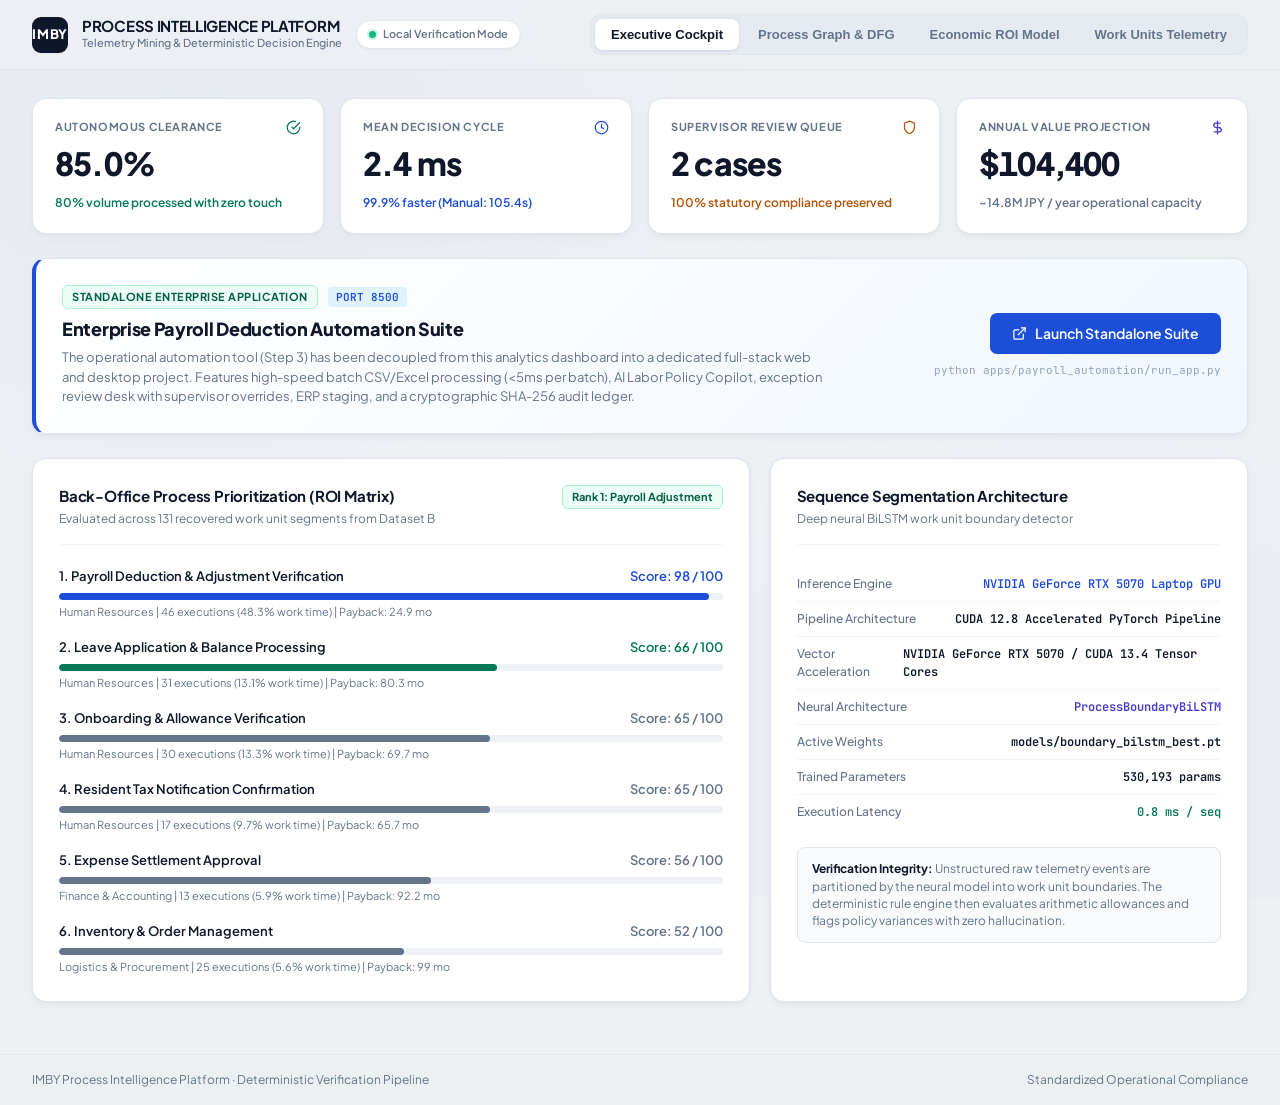
==== commit 95376f67: "Update UI color scheme and fix static asset routing" ====
--- a/deliverables/automation_dashboard.html
+++ b/deliverables/automation_dashboard.html
@@ -978,7 +978,7 @@
                     </div>
                     <div style="display: flex; flex-direction: column; gap: 8px; align-items: flex-end;">
                         <a href="http://localhost:8500" target="_blank" class="btn btn-solid" style="padding: 10px 22px; font-size: 14px; text-decoration: none; display: inline-flex; align-items: center; gap: 8px; background: #1d4ed8; color: #ffffff;">
-                            <span>🚀</span> Launch Standalone Suite
+                            <svg width="15" height="15" viewBox="0 0 24 24" fill="none" stroke="currentColor" stroke-width="2" stroke-linecap="round" stroke-linejoin="round"><path d="M18 13v6a2 2 0 0 1-2 2H5a2 2 0 0 1-2-2V8a2 2 0 0 1 2-2h6"></path><polyline points="15 3 21 3 21 9"></polyline><line x1="10" y1="14" x2="21" y2="3"></line></svg> Launch Standalone Suite
                         </a>
                         <span style="font-size: 11px; font-family: 'JetBrains Mono', monospace; color: var(--text-tertiary);">python apps/payroll_automation/run_app.py</span>
                     </div>
@@ -1297,7 +1297,7 @@
 
     <!-- CLIENT HYDRATION & APPLICATION LOGIC -->
     <script>
-        const INITIAL_CASES = [{"case_id": "PI-PROD-2026-001", "processed_at": "2026-09-09T13:15:20Z", "status": "AUTO_APPROVED", "decision_notes": "AUTO_APPROVED: Passed all statutory and corporate policy validation checks", "input_data": {"case_id": "PI-PROD-2026-001", "employee_id": "EMP-9401", "employee_name": "Employee 01", "contract_type": "regular", "base_salary": 380000, "claimed_commute": 18500, "telework_days": 12, "claimed_housing": 25000, "custom_deduction": 0, "deduction_reason": ""}, "calculated_details": {"policy_version": "2026.04-v1.2", "effective_date": "2026-04-01", "governance_mode": "shadow_decision_support", "employee_id": "EMP-9401", "employee_name": "Employee 01", "contract_type": "regular", "base_salary": 380000, "approved_commute": 18500, "approved_telework": 3000, "approved_housing": 25000, "social_insurance_deduction": 57760, "employment_insurance_deduction": 2280, "custom_deduction": 0, "total_gross_addition": 46500, "total_deduction": 60040, "net_adjustment": -13540, "audit_trail": [{"rule": "commute_statutory_cap", "status": "PASSED", "approved": 18500}, {"rule": "telework_allowance", "status": "PASSED", "days": 12, "amount": 3000}, {"rule": "housing_eligibility", "status": "PASSED", "approved": 25000}, {"rule": "statutory_deductions", "status": "PASSED", "social_insurance": 57760, "employment_insurance": 2280}]}, "audit_id": "AUD-00001"}, {"case_id": "PI-PROD-2026-002", "processed_at": "2026-09-09T13:15:20Z", "status": "AUTO_APPROVED", "decision_notes": "AUTO_APPROVED: Passed all statutory and corporate policy validation checks", "input_data": {"case_id": "PI-PROD-2026-002", "employee_id": "EMP-9402", "employee_name": "Employee 02", "contract_type": "outsourcing", "base_salary": 450000, "claimed_commute": 22000, "telework_days": 15, "claimed_housing": 0, "custom_deduction": 5000, "deduction_reason": "Monthly IT equipment lease deduction"}, "calculated_details": {"policy_version": "2026.04-v1.2", "effective_date": "2026-04-01", "governance_mode": "shadow_decision_support", "employee_id": "EMP-9402", "employee_name": "Employee 02", "contract_type": "outsourcing", "base_salary": 450000, "approved_commute": 22000, "approved_telework": 3750, "approved_housing": 0, "social_insurance_deduction": 0, "employment_insurance_deduction": 0, "custom_deduction": 5000, "total_gross_addition": 25750, "total_deduction": 5000, "net_adjustment": 20750, "audit_trail": [{"rule": "commute_statutory_cap", "status": "PASSED", "approved": 22000}, {"rule": "telework_allowance", "status": "PASSED", "days": 15, "amount": 3750}, {"rule": "housing_eligibility", "status": "PASSED", "approved": 0}, {"rule": "statutory_deductions", "status": "PASSED", "social_insurance": 0, "employment_insurance": 0}]}, "audit_id": "AUD-00002"}, {"case_id": "PI-PROD-2026-003", "processed_at": "2026-09-09T13:15:20Z", "status": "FLAGGED_FOR_REVIEW", "decision_notes": "FLAG_REVIEW: Commute exceeds statutory tax-exempt cap (165000 > 150000 JPY)", "input_data": {"case_id": "PI-PROD-2026-003", "employee_id": "EMP-9403", "employee_name": "Employee 03", "contract_type": "regular", "base_salary": 320000, "claimed_commute": 165000, "telework_days": 8, "claimed_housing": 30000, "custom_deduction": 0, "deduction_reason": ""}, "calculated_details": {"policy_version": "2026.04-v1.2", "effective_date": "2026-04-01", "governance_mode": "shadow_decision_support", "employee_id": "EMP-9403", "employee_name": "Employee 03", "contract_type": "regular", "base_salary": 320000, "approved_commute": 150000, "approved_telework": 2000, "approved_housing": 30000, "social_insurance_deduction": 48640, "employment_insurance_deduction": 1920, "custom_deduction": 0, "total_gross_addition": 182000, "total_deduction": 50560, "net_adjustment": 131440, "audit_trail": [{"rule": "commute_statutory_cap", "status": "FLAG_REVIEW", "claimed": 165000, "cap": 150000}, {"rule": "telework_allowance", "status": "PASSED", "days": 8, "amount": 2000}, {"rule": "housing_eligibility", "status": "PASSED", "approved": 30000}, {"rule": "statutory_deductions", "status": "PASSED", "social_insurance": 48640, "employment_insurance": 1920}]}, "audit_id": "AUD-00003"}, {"case_id": "PI-PROD-2026-004", "processed_at": "2026-09-09T13:15:20Z", "status": "FLAGGED_FOR_REVIEW", "decision_notes": "FLAG_REVIEW: Custom deduction exceeds 20% of base salary (80000 JPY) - requires supervisor authorization", "input_data": {"case_id": "PI-PROD-2026-004", "employee_id": "EMP-9404", "employee_name": "Employee 04", "contract_type": "contract", "base_salary": 280000, "claimed_commute": 12000, "telework_days": 10, "claimed_housing": 20000, "custom_deduction": 80000, "deduction_reason": "Advance salary repayment"}, "calculated_details": {"policy_version": "2026.04-v1.2", "effective_date": "2026-04-01", "governance_mode": "shadow_decision_support", "employee_id": "EMP-9404", "employee_name": "Employee 04", "contract_type": "contract", "base_salary": 280000, "approved_commute": 12000, "approved_telework": 2500, "approved_housing": 20000, "social_insurance_deduction": 42560, "employment_insurance_deduction": 1680, "custom_deduction": 80000, "total_gross_addition": 34500, "total_deduction": 124240, "net_adjustment": -89740, "audit_trail": [{"rule": "commute_statutory_cap", "status": "PASSED", "approved": 12000}, {"rule": "telework_allowance", "status": "PASSED", "days": 10, "amount": 2500}, {"rule": "housing_eligibility", "status": "PASSED", "approved": 20000}, {"rule": "statutory_deductions", "status": "PASSED", "social_insurance": 42560, "employment_insurance": 1680}, {"rule": "custom_deduction_cap", "status": "FLAG_REVIEW", "amount": 80000}]}, "audit_id": "AUD-00004"}, {"case_id": "PI-PROD-2026-005", "processed_at": "2026-09-09T13:15:20Z", "status": "REJECTED", "decision_notes": "REJECTED: Housing subsidy not permissible for outsourcing or part-time staff per article 4", "input_data": {"case_id": "PI-PROD-2026-005", "employee_id": "EMP-9405", "employee_name": "Employee 05", "contract_type": "outsourcing", "base_salary": 420000, "claimed_commute": 14000, "telework_days": 6, "claimed_housing": 25000, "custom_deduction": 0, "deduction_reason": ""}, "calculated_details": {"policy_version": "2026.04-v1.2", "effective_date": "2026-04-01", "governance_mode": "shadow_decision_support", "employee_id": "EMP-9405", "employee_name": "Employee 05", "contract_type": "outsourcing", "base_salary": 420000, "approved_commute": 14000, "approved_telework": 1500, "approved_housing": 0, "social_insurance_deduction": 0, "employment_insurance_deduction": 0, "custom_deduction": 0, "total_gross_addition": 15500, "total_deduction": 0, "net_adjustment": 15500, "audit_trail": [{"rule": "commute_statutory_cap", "status": "PASSED", "approved": 14000}, {"rule": "telework_allowance", "status": "PASSED", "days": 6, "amount": 1500}, {"rule": "housing_eligibility", "status": "REJECTED", "detail": "Article 4 disallows housing allowance for outsourcing"}]}, "audit_id": "AUD-00005"}, {"case_id": "PI-PROD-2026-006", "processed_at": "2026-09-09T13:15:20Z", "status": "AUTO_APPROVED", "decision_notes": "AUTO_APPROVED: Passed all statutory and corporate policy validation checks", "input_data": {"case_id": "PI-PROD-2026-006", "employee_id": "EMP-9406", "employee_name": "Employee 06", "contract_type": "regular", "base_salary": 310000, "claimed_commute": 14000, "telework_days": 6, "claimed_housing": 20000, "custom_deduction": 12000, "deduction_reason": "Company Housing Maintenance"}, "calculated_details": {"policy_version": "2026.04-v1.2", "effective_date": "2026-04-01", "governance_mode": "shadow_decision_support", "employee_id": "EMP-9406", "employee_name": "Employee 06", "contract_type": "regular", "base_salary": 310000, "approved_commute": 14000, "approved_telework": 1500, "approved_housing": 20000, "social_insurance_deduction": 47120, "employment_insurance_deduction": 1860, "custom_deduction": 12000, "total_gross_addition": 35500, "total_deduction": 60980, "net_adjustment": -25480, "audit_trail": [{"rule": "commute_statutory_cap", "status": "PASSED", "approved": 14000}, {"rule": "telework_allowance", "status": "PASSED", "days": 6, "amount": 1500}, {"rule": "housing_eligibility", "status": "PASSED", "approved": 20000}, {"rule": "statutory_deductions", "status": "PASSED", "social_insurance": 47120, "employment_insurance": 1860}]}, "audit_id": "AUD-00006"}, {"case_id": "PI-PROD-2026-007", "processed_at": "2026-09-09T13:15:20Z", "status": "AUTO_APPROVED", "decision_notes": "AUTO_APPROVED: Passed all statutory and corporate policy validation checks", "input_data": {"case_id": "PI-PROD-2026-007", "employee_id": "EMP-9407", "employee_name": "Employee 07", "contract_type": "outsourcing", "base_salary": 325000, "claimed_commute": 16000, "telework_days": 7, "claimed_housing": 0, "custom_deduction": 0, "deduction_reason": ""}, "calculated_details": {"policy_version": "2026.04-v1.2", "effective_date": "2026-04-01", "governance_mode": "shadow_decision_support", "employee_id": "EMP-9407", "employee_name": "Employee 07", "contract_type": "outsourcing", "base_salary": 325000, "approved_commute": 16000, "approved_telework": 1750, "approved_housing": 0, "social_insurance_deduction": 0, "employment_insurance_deduction": 0, "custom_deduction": 0, "total_gross_addition": 17750, "total_deduction": 0, "net_adjustment": 17750, "audit_trail": [{"rule": "commute_statutory_cap", "status": "PASSED", "approved": 16000}, {"rule": "telework_allowance", "status": "PASSED", "days": 7, "amount": 1750}, {"rule": "housing_eligibility", "status": "PASSED", "approved": 0}, {"rule": "statutory_deductions", "status": "PASSED", "social_insurance": 0, "employment_insurance": 0}]}, "audit_id": "AUD-00007"}, {"case_id": "PI-PROD-2026-008", "processed_at": "2026-09-09T13:15:20Z", "status": "AUTO_APPROVED", "decision_notes": "AUTO_APPROVED: Passed all statutory and corporate policy validation checks", "input_data": {"case_id": "PI-PROD-2026-008", "employee_id": "EMP-9408", "employee_name": "Employee 08", "contract_type": "regular", "base_salary": 340000, "claimed_commute": 18000, "telework_days": 8, "claimed_housing": 20000, "custom_deduction": 0, "deduction_reason": ""}, "calculated_details": {"policy_version": "2026.04-v1.2", "effective_date": "2026-04-01", "governance_mode": "shadow_decision_support", "employee_id": "EMP-9408", "employee_name": "Employee 08", "contract_type": "regular", "base_salary": 340000, "approved_commute": 18000, "approved_telework": 2000, "approved_housing": 20000, "social_insurance_deduction": 51680, "employment_insurance_deduction": 2040, "custom_deduction": 0, "total_gross_addition": 40000, "total_deduction": 53720, "net_adjustment": -13720, "audit_trail": [{"rule": "commute_statutory_cap", "status": "PASSED", "approved": 18000}, {"rule": "telework_allowance", "status": "PASSED", "days": 8, "amount": 2000}, {"rule": "housing_eligibility", "status": "PASSED", "approved": 20000}, {"rule": "statutory_deductions", "status": "PASSED", "social_insurance": 51680, "employment_insurance": 2040}]}, "audit_id": "AUD-00008"}, {"case_id": "PI-PROD-2026-009", "processed_at": "2026-09-09T13:15:20Z", "status": "AUTO_APPROVED", "decision_notes": "AUTO_APPROVED: Passed all statutory and corporate policy validation checks", "input_data": {"case_id": "PI-PROD-2026-009", "employee_id": "EMP-9409", "employee_name": "Employee 09", "contract_type": "contract", "base_salary": 355000, "claimed_commute": 20000, "telework_days": 9, "claimed_housing": 0, "custom_deduction": 0, "deduction_reason": ""}, "calculated_details": {"policy_version": "2026.04-v1.2", "effective_date": "2026-04-01", "governance_mode": "shadow_decision_support", "employee_id": "EMP-9409", "employee_name": "Employee 09", "contract_type": "contract", "base_salary": 355000, "approved_commute": 20000, "approved_telework": 2250, "approved_housing": 0, "social_insurance_deduction": 53960, "employment_insurance_deduction": 2130, "custom_deduction": 0, "total_gross_addition": 22250, "total_deduction": 56090, "net_adjustment": -33840, "audit_trail": [{"rule": "commute_statutory_cap", "status": "PASSED", "approved": 20000}, {"rule": "telework_allowance", "status": "PASSED", "days": 9, "amount": 2250}, {"rule": "housing_eligibility", "status": "PASSED", "approved": 0}, {"rule": "statutory_deductions", "status": "PASSED", "social_insurance": 53960, "employment_insurance": 2130}]}, "audit_id": "AUD-00009"}, {"case_id": "PI-PROD-2026-010", "processed_at": "2026-09-09T13:15:20Z", "status": "AUTO_APPROVED", "decision_notes": "AUTO_APPROVED: Passed all statutory and corporate policy validation checks", "input_data": {"case_id": "PI-PROD-2026-010", "employee_id": "EMP-9410", "employee_name": "Employee 10", "contract_type": "regular", "base_salary": 370000, "claimed_commute": 22000, "telework_days": 10, "claimed_housing": 20000, "custom_deduction": 12000, "deduction_reason": "Company Housing Maintenance"}, "calculated_details": {"policy_version": "2026.04-v1.2", "effective_date": "2026-04-01", "governance_mode": "shadow_decision_support", "employee_id": "EMP-9410", "employee_name": "Employee 10", "contract_type": "regular", "base_salary": 370000, "approved_commute": 22000, "approved_telework": 2500, "approved_housing": 20000, "social_insurance_deduction": 56240, "employment_insurance_deduction": 2220, "custom_deduction": 12000, "total_gross_addition": 44500, "total_deduction": 70460, "net_adjustment": -25960, "audit_trail": [{"rule": "commute_statutory_cap", "status": "PASSED", "approved": 22000}, {"rule": "telework_allowance", "status": "PASSED", "days": 10, "amount": 2500}, {"rule": "housing_eligibility", "status": "PASSED", "approved": 20000}, {"rule": "statutory_deductions", "status": "PASSED", "social_insurance": 56240, "employment_insurance": 2220}]}, "audit_id": "AUD-00010"}, {"case_id": "PI-PROD-2026-011", "processed_at": "2026-09-09T13:15:20Z", "status": "AUTO_APPROVED", "decision_notes": "AUTO_APPROVED: Passed all statutory and corporate policy validation checks", "input_data": {"case_id": "PI-PROD-2026-011", "employee_id": "EMP-9411", "employee_name": "Employee 11", "contract_type": "outsourcing", "base_salary": 385000, "claimed_commute": 24000, "telework_days": 11, "claimed_housing": 0, "custom_deduction": 0, "deduction_reason": ""}, "calculated_details": {"policy_version": "2026.04-v1.2", "effective_date": "2026-04-01", "governance_mode": "shadow_decision_support", "employee_id": "EMP-9411", "employee_name": "Employee 11", "contract_type": "outsourcing", "base_salary": 385000, "approved_commute": 24000, "approved_telework": 2750, "approved_housing": 0, "social_insurance_deduction": 0, "employment_insurance_deduction": 0, "custom_deduction": 0, "total_gross_addition": 26750, "total_deduction": 0, "net_adjustment": 26750, "audit_trail": [{"rule": "commute_statutory_cap", "status": "PASSED", "approved": 24000}, {"rule": "telework_allowance", "status": "PASSED", "days": 11, "amount": 2750}, {"rule": "housing_eligibility", "status": "PASSED", "approved": 0}, {"rule": "statutory_deductions", "status": "PASSED", "social_insurance": 0, "employment_insurance": 0}]}, "audit_id": "AUD-00011"}, {"case_id": "PI-PROD-2026-012", "processed_at": "2026-09-09T13:15:20Z", "status": "AUTO_APPROVED", "decision_notes": "AUTO_APPROVED: Passed all statutory and corporate policy validation checks", "input_data": {"case_id": "PI-PROD-2026-012", "employee_id": "EMP-9412", "employee_name": "Employee 12", "contract_type": "regular", "base_salary": 400000, "claimed_commute": 26000, "telework_days": 12, "claimed_housing": 20000, "custom_deduction": 0, "deduction_reason": ""}, "calculated_details": {"policy_version": "2026.04-v1.2", "effective_date": "2026-04-01", "governance_mode": "shadow_decision_support", "employee_id": "EMP-9412", "employee_name": "Employee 12", "contract_type": "regular", "base_salary": 400000, "approved_commute": 26000, "approved_telework": 3000, "approved_housing": 20000, "social_insurance_deduction": 60800, "employment_insurance_deduction": 2400, "custom_deduction": 0, "total_gross_addition": 49000, "total_deduction": 63200, "net_adjustment": -14200, "audit_trail": [{"rule": "commute_statutory_cap", "status": "PASSED", "approved": 26000}, {"rule": "telework_allowance", "status": "PASSED", "days": 12, "amount": 3000}, {"rule": "housing_eligibility", "status": "PASSED", "approved": 20000}, {"rule": "statutory_deductions", "status": "PASSED", "social_insurance": 60800, "employment_insurance": 2400}]}, "audit_id": "AUD-00012"}, {"case_id": "PI-PROD-2026-013", "processed_at": "2026-09-09T13:15:20Z", "status": "AUTO_APPROVED", "decision_notes": "AUTO_APPROVED: Passed all statutory and corporate policy validation checks", "input_data": {"case_id": "PI-PROD-2026-013", "employee_id": "EMP-9413", "employee_name": "Employee 13", "contract_type": "outsourcing", "base_salary": 415000, "claimed_commute": 28000, "telework_days": 13, "claimed_housing": 0, "custom_deduction": 0, "deduction_reason": ""}, "calculated_details": {"policy_version": "2026.04-v1.2", "effective_date": "2026-04-01", "governance_mode": "shadow_decision_support", "employee_id": "EMP-9413", "employee_name": "Employee 13", "contract_type": "outsourcing", "base_salary": 415000, "approved_commute": 28000, "approved_telework": 3250, "approved_housing": 0, "social_insurance_deduction": 0, "employment_insurance_deduction": 0, "custom_deduction": 0, "total_gross_addition": 31250, "total_deduction": 0, "net_adjustment": 31250, "audit_trail": [{"rule": "commute_statutory_cap", "status": "PASSED", "approved": 28000}, {"rule": "telework_allowance", "status": "PASSED", "days": 13, "amount": 3250}, {"rule": "housing_eligibility", "status": "PASSED", "approved": 0}, {"rule": "statutory_deductions", "status": "PASSED", "social_insurance": 0, "employment_insurance": 0}]}, "audit_id": "AUD-00013"}, {"case_id": "PI-PROD-2026-014", "processed_at": "2026-09-09T13:15:20Z", "status": "AUTO_APPROVED", "decision_notes": "AUTO_APPROVED: Passed all statutory and corporate policy validation checks", "input_data": {"case_id": "PI-PROD-2026-014", "employee_id": "EMP-9414", "employee_name": "Employee 14", "contract_type": "regular", "base_salary": 430000, "claimed_commute": 30000, "telework_days": 14, "claimed_housing": 20000, "custom_deduction": 12000, "deduction_reason": "Company Housing Maintenance"}, "calculated_details": {"policy_version": "2026.04-v1.2", "effective_date": "2026-04-01", "governance_mode": "shadow_decision_support", "employee_id": "EMP-9414", "employee_name": "Employee 14", "contract_type": "regular", "base_salary": 430000, "approved_commute": 30000, "approved_telework": 3500, "approved_housing": 20000, "social_insurance_deduction": 65360, "employment_insurance_deduction": 2580, "custom_deduction": 12000, "total_gross_addition": 53500, "total_deduction": 79940, "net_adjustment": -26440, "audit_trail": [{"rule": "commute_statutory_cap", "status": "PASSED", "approved": 30000}, {"rule": "telework_allowance", "status": "PASSED", "days": 14, "amount": 3500}, {"rule": "housing_eligibility", "status": "PASSED", "approved": 20000}, {"rule": "statutory_deductions", "status": "PASSED", "social_insurance": 65360, "employment_insurance": 2580}]}, "audit_id": "AUD-00014"}, {"case_id": "PI-PROD-2026-015", "processed_at": "2026-09-09T13:15:20Z", "status": "AUTO_APPROVED", "decision_notes": "AUTO_APPROVED: Passed all statutory and corporate policy validation checks", "input_data": {"case_id": "PI-PROD-2026-015", "employee_id": "EMP-9415", "employee_name": "Employee 15", "contract_type": "contract", "base_salary": 445000, "claimed_commute": 32000, "telework_days": 15, "claimed_housing": 0, "custom_deduction": 0, "deduction_reason": ""}, "calculated_details": {"policy_version": "2026.04-v1.2", "effective_date": "2026-04-01", "governance_mode": "shadow_decision_support", "employee_id": "EMP-9415", "employee_name": "Employee 15", "contract_type": "contract", "base_salary": 445000, "approved_commute": 32000, "approved_telework": 3750, "approved_housing": 0, "social_insurance_deduction": 67640, "employment_insurance_deduction": 2670, "custom_deduction": 0, "total_gross_addition": 35750, "total_deduction": 70310, "net_adjustment": -34560, "audit_trail": [{"rule": "commute_statutory_cap", "status": "PASSED", "approved": 32000}, {"rule": "telework_allowance", "status": "PASSED", "days": 15, "amount": 3750}, {"rule": "housing_eligibility", "status": "PASSED", "approved": 0}, {"rule": "statutory_deductions", "status": "PASSED", "social_insurance": 67640, "employment_insurance": 2670}]}, "audit_id": "AUD-00015"}, {"case_id": "PI-PROD-2026-016", "processed_at": "2026-09-09T13:15:20Z", "status": "AUTO_APPROVED", "decision_notes": "AUTO_APPROVED: Passed all statutory and corporate policy validation checks", "input_data": {"case_id": "PI-PROD-2026-016", "employee_id": "EMP-9416", "employee_name": "Employee 16", "contract_type": "regular", "base_salary": 460000, "claimed_commute": 34000, "telework_days": 6, "claimed_housing": 20000, "custom_deduction": 0, "deduction_reason": ""}, "calculated_details": {"policy_version": "2026.04-v1.2", "effective_date": "2026-04-01", "governance_mode": "shadow_decision_support", "employee_id": "EMP-9416", "employee_name": "Employee 16", "contract_type": "regular", "base_salary": 460000, "approved_commute": 34000, "approved_telework": 1500, "approved_housing": 20000, "social_insurance_deduction": 69920, "employment_insurance_deduction": 2760, "custom_deduction": 0, "total_gross_addition": 55500, "total_deduction": 72680, "net_adjustment": -17180, "audit_trail": [{"rule": "commute_statutory_cap", "status": "PASSED", "approved": 34000}, {"rule": "telework_allowance", "status": "PASSED", "days": 6, "amount": 1500}, {"rule": "housing_eligibility", "status": "PASSED", "approved": 20000}, {"rule": "statutory_deductions", "status": "PASSED", "social_insurance": 69920, "employment_insurance": 2760}]}, "audit_id": "AUD-00016"}, {"case_id": "PI-PROD-2026-017", "processed_at": "2026-09-09T13:15:20Z", "status": "AUTO_APPROVED", "decision_notes": "AUTO_APPROVED: Passed all statutory and corporate policy validation checks", "input_data": {"case_id": "PI-PROD-2026-017", "employee_id": "EMP-9417", "employee_name": "Employee 17", "contract_type": "outsourcing", "base_salary": 475000, "claimed_commute": 36000, "telework_days": 7, "claimed_housing": 0, "custom_deduction": 0, "deduction_reason": ""}, "calculated_details": {"policy_version": "2026.04-v1.2", "effective_date": "2026-04-01", "governance_mode": "shadow_decision_support", "employee_id": "EMP-9417", "employee_name": "Employee 17", "contract_type": "outsourcing", "base_salary": 475000, "approved_commute": 36000, "approved_telework": 1750, "approved_housing": 0, "social_insurance_deduction": 0, "employment_insurance_deduction": 0, "custom_deduction": 0, "total_gross_addition": 37750, "total_deduction": 0, "net_adjustment": 37750, "audit_trail": [{"rule": "commute_statutory_cap", "status": "PASSED", "approved": 36000}, {"rule": "telework_allowance", "status": "PASSED", "days": 7, "amount": 1750}, {"rule": "housing_eligibility", "status": "PASSED", "approved": 0}, {"rule": "statutory_deductions", "status": "PASSED", "social_insurance": 0, "employment_insurance": 0}]}, "audit_id": "AUD-00017"}, {"case_id": "PI-PROD-2026-018", "processed_at": "2026-09-09T13:15:20Z", "status": "AUTO_APPROVED", "decision_notes": "AUTO_APPROVED: Passed all statutory and corporate policy validation checks", "input_data": {"case_id": "PI-PROD-2026-018", "employee_id": "EMP-9418", "employee_name": "Employee 18", "contract_type": "regular", "base_salary": 490000, "claimed_commute": 38000, "telework_days": 8, "claimed_housing": 20000, "custom_deduction": 12000, "deduction_reason": "Company Housing Maintenance"}, "calculated_details": {"policy_version": "2026.04-v1.2", "effective_date": "2026-04-01", "governance_mode": "shadow_decision_support", "employee_id": "EMP-9418", "employee_name": "Employee 18", "contract_type": "regular", "base_salary": 490000, "approved_commute": 38000, "approved_telework": 2000, "approved_housing": 20000, "social_insurance_deduction": 74480, "employment_insurance_deduction": 2940, "custom_deduction": 12000, "total_gross_addition": 60000, "total_deduction": 89420, "net_adjustment": -29420, "audit_trail": [{"rule": "commute_statutory_cap", "status": "PASSED", "approved": 38000}, {"rule": "telework_allowance", "status": "PASSED", "days": 8, "amount": 2000}, {"rule": "housing_eligibility", "status": "PASSED", "approved": 20000}, {"rule": "statutory_deductions", "status": "PASSED", "social_insurance": 74480, "employment_insurance": 2940}]}, "audit_id": "AUD-00018"}, {"case_id": "PI-PROD-2026-019", "processed_at": "2026-09-09T13:15:20Z", "status": "AUTO_APPROVED", "decision_notes": "AUTO_APPROVED: Passed all statutory and corporate policy validation checks", "input_data": {"case_id": "PI-PROD-2026-019", "employee_id": "EMP-9419", "employee_name": "Employee 19", "contract_type": "outsourcing", "base_salary": 505000, "claimed_commute": 40000, "telework_days": 9, "claimed_housing": 0, "custom_deduction": 0, "deduction_reason": ""}, "calculated_details": {"policy_version": "2026.04-v1.2", "effective_date": "2026-04-01", "governance_mode": "shadow_decision_support", "employee_id": "EMP-9419", "employee_name": "Employee 19", "contract_type": "outsourcing", "base_salary": 505000, "approved_commute": 40000, "approved_telework": 2250, "approved_housing": 0, "social_insurance_deduction": 0, "employment_insurance_deduction": 0, "custom_deduction": 0, "total_gross_addition": 42250, "total_deduction": 0, "net_adjustment": 42250, "audit_trail": [{"rule": "commute_statutory_cap", "status": "PASSED", "approved": 40000}, {"rule": "telework_allowance", "status": "PASSED", "days": 9, "amount": 2250}, {"rule": "housing_eligibility", "status": "PASSED", "approved": 0}, {"rule": "statutory_deductions", "status": "PASSED", "social_insurance": 0, "employment_insurance": 0}]}, "audit_id": "AUD-00019"}, {"case_id": "PI-PROD-2026-020", "processed_at": "2026-09-09T13:15:20Z", "status": "AUTO_APPROVED", "decision_notes": "AUTO_APPROVED: Passed all statutory and corporate policy validation checks", "input_data": {"case_id": "PI-PROD-2026-020", "employee_id": "EMP-9420", "employee_name": "Employee 20", "contract_type": "regular", "base_salary": 520000, "claimed_commute": 42000, "telework_days": 10, "claimed_housing": 20000, "custom_deduction": 0, "deduction_reason": ""}, "calculated_details": {"policy_version": "2026.04-v1.2", "effective_date": "2026-04-01", "governance_mode": "shadow_decision_support", "employee_id": "EMP-9420", "employee_name": "Employee 20", "contract_type": "regular", "base_salary": 520000, "approved_commute": 42000, "approved_telework": 2500, "approved_housing": 20000, "social_insurance_deduction": 79040, "employment_insurance_deduction": 3120, "custom_deduction": 0, "total_gross_addition": 64500, "total_deduction": 82160, "net_adjustment": -17660, "audit_trail": [{"rule": "commute_statutory_cap", "status": "PASSED", "approved": 42000}, {"rule": "telework_allowance", "status": "PASSED", "days": 10, "amount": 2500}, {"rule": "housing_eligibility", "status": "PASSED", "approved": 20000}, {"rule": "statutory_deductions", "status": "PASSED", "social_insurance": 79040, "employment_insurance": 3120}]}, "audit_id": "AUD-00020"}];
+        const INITIAL_CASES = [{"case_id": "PI-PROD-2026-001", "processed_at": "2026-09-09T13:26:45Z", "status": "AUTO_APPROVED", "decision_notes": "AUTO_APPROVED: Passed all statutory and corporate policy validation checks", "input_data": {"case_id": "PI-PROD-2026-001", "employee_id": "EMP-9401", "employee_name": "Employee 01", "contract_type": "regular", "base_salary": 380000, "claimed_commute": 18500, "telework_days": 12, "claimed_housing": 25000, "custom_deduction": 0, "deduction_reason": ""}, "calculated_details": {"policy_version": "2026.04-v1.2", "effective_date": "2026-04-01", "governance_mode": "shadow_decision_support", "employee_id": "EMP-9401", "employee_name": "Employee 01", "contract_type": "regular", "base_salary": 380000, "approved_commute": 18500, "approved_telework": 3000, "approved_housing": 25000, "social_insurance_deduction": 57760, "employment_insurance_deduction": 2280, "custom_deduction": 0, "total_gross_addition": 46500, "total_deduction": 60040, "net_adjustment": -13540, "audit_trail": [{"rule": "commute_statutory_cap", "status": "PASSED", "approved": 18500}, {"rule": "telework_allowance", "status": "PASSED", "days": 12, "amount": 3000}, {"rule": "housing_eligibility", "status": "PASSED", "approved": 25000}, {"rule": "statutory_deductions", "status": "PASSED", "social_insurance": 57760, "employment_insurance": 2280}]}, "audit_id": "AUD-00001"}, {"case_id": "PI-PROD-2026-002", "processed_at": "2026-09-09T13:26:45Z", "status": "AUTO_APPROVED", "decision_notes": "AUTO_APPROVED: Passed all statutory and corporate policy validation checks", "input_data": {"case_id": "PI-PROD-2026-002", "employee_id": "EMP-9402", "employee_name": "Employee 02", "contract_type": "outsourcing", "base_salary": 450000, "claimed_commute": 22000, "telework_days": 15, "claimed_housing": 0, "custom_deduction": 5000, "deduction_reason": "Monthly IT equipment lease deduction"}, "calculated_details": {"policy_version": "2026.04-v1.2", "effective_date": "2026-04-01", "governance_mode": "shadow_decision_support", "employee_id": "EMP-9402", "employee_name": "Employee 02", "contract_type": "outsourcing", "base_salary": 450000, "approved_commute": 22000, "approved_telework": 3750, "approved_housing": 0, "social_insurance_deduction": 0, "employment_insurance_deduction": 0, "custom_deduction": 5000, "total_gross_addition": 25750, "total_deduction": 5000, "net_adjustment": 20750, "audit_trail": [{"rule": "commute_statutory_cap", "status": "PASSED", "approved": 22000}, {"rule": "telework_allowance", "status": "PASSED", "days": 15, "amount": 3750}, {"rule": "housing_eligibility", "status": "PASSED", "approved": 0}, {"rule": "statutory_deductions", "status": "PASSED", "social_insurance": 0, "employment_insurance": 0}]}, "audit_id": "AUD-00002"}, {"case_id": "PI-PROD-2026-003", "processed_at": "2026-09-09T13:26:45Z", "status": "FLAGGED_FOR_REVIEW", "decision_notes": "FLAG_REVIEW: Commute exceeds statutory tax-exempt cap (165000 > 150000 JPY)", "input_data": {"case_id": "PI-PROD-2026-003", "employee_id": "EMP-9403", "employee_name": "Employee 03", "contract_type": "regular", "base_salary": 320000, "claimed_commute": 165000, "telework_days": 8, "claimed_housing": 30000, "custom_deduction": 0, "deduction_reason": ""}, "calculated_details": {"policy_version": "2026.04-v1.2", "effective_date": "2026-04-01", "governance_mode": "shadow_decision_support", "employee_id": "EMP-9403", "employee_name": "Employee 03", "contract_type": "regular", "base_salary": 320000, "approved_commute": 150000, "approved_telework": 2000, "approved_housing": 30000, "social_insurance_deduction": 48640, "employment_insurance_deduction": 1920, "custom_deduction": 0, "total_gross_addition": 182000, "total_deduction": 50560, "net_adjustment": 131440, "audit_trail": [{"rule": "commute_statutory_cap", "status": "FLAG_REVIEW", "claimed": 165000, "cap": 150000}, {"rule": "telework_allowance", "status": "PASSED", "days": 8, "amount": 2000}, {"rule": "housing_eligibility", "status": "PASSED", "approved": 30000}, {"rule": "statutory_deductions", "status": "PASSED", "social_insurance": 48640, "employment_insurance": 1920}]}, "audit_id": "AUD-00003"}, {"case_id": "PI-PROD-2026-004", "processed_at": "2026-09-09T13:26:45Z", "status": "FLAGGED_FOR_REVIEW", "decision_notes": "FLAG_REVIEW: Custom deduction exceeds 20% of base salary (80000 JPY) - requires supervisor authorization", "input_data": {"case_id": "PI-PROD-2026-004", "employee_id": "EMP-9404", "employee_name": "Employee 04", "contract_type": "contract", "base_salary": 280000, "claimed_commute": 12000, "telework_days": 10, "claimed_housing": 20000, "custom_deduction": 80000, "deduction_reason": "Advance salary repayment"}, "calculated_details": {"policy_version": "2026.04-v1.2", "effective_date": "2026-04-01", "governance_mode": "shadow_decision_support", "employee_id": "EMP-9404", "employee_name": "Employee 04", "contract_type": "contract", "base_salary": 280000, "approved_commute": 12000, "approved_telework": 2500, "approved_housing": 20000, "social_insurance_deduction": 42560, "employment_insurance_deduction": 1680, "custom_deduction": 80000, "total_gross_addition": 34500, "total_deduction": 124240, "net_adjustment": -89740, "audit_trail": [{"rule": "commute_statutory_cap", "status": "PASSED", "approved": 12000}, {"rule": "telework_allowance", "status": "PASSED", "days": 10, "amount": 2500}, {"rule": "housing_eligibility", "status": "PASSED", "approved": 20000}, {"rule": "statutory_deductions", "status": "PASSED", "social_insurance": 42560, "employment_insurance": 1680}, {"rule": "custom_deduction_cap", "status": "FLAG_REVIEW", "amount": 80000}]}, "audit_id": "AUD-00004"}, {"case_id": "PI-PROD-2026-005", "processed_at": "2026-09-09T13:26:45Z", "status": "REJECTED", "decision_notes": "REJECTED: Housing subsidy not permissible for outsourcing or part-time staff per article 4", "input_data": {"case_id": "PI-PROD-2026-005", "employee_id": "EMP-9405", "employee_name": "Employee 05", "contract_type": "outsourcing", "base_salary": 420000, "claimed_commute": 14000, "telework_days": 6, "claimed_housing": 25000, "custom_deduction": 0, "deduction_reason": ""}, "calculated_details": {"policy_version": "2026.04-v1.2", "effective_date": "2026-04-01", "governance_mode": "shadow_decision_support", "employee_id": "EMP-9405", "employee_name": "Employee 05", "contract_type": "outsourcing", "base_salary": 420000, "approved_commute": 14000, "approved_telework": 1500, "approved_housing": 0, "social_insurance_deduction": 0, "employment_insurance_deduction": 0, "custom_deduction": 0, "total_gross_addition": 15500, "total_deduction": 0, "net_adjustment": 15500, "audit_trail": [{"rule": "commute_statutory_cap", "status": "PASSED", "approved": 14000}, {"rule": "telework_allowance", "status": "PASSED", "days": 6, "amount": 1500}, {"rule": "housing_eligibility", "status": "REJECTED", "detail": "Article 4 disallows housing allowance for outsourcing"}]}, "audit_id": "AUD-00005"}, {"case_id": "PI-PROD-2026-006", "processed_at": "2026-09-09T13:26:45Z", "status": "AUTO_APPROVED", "decision_notes": "AUTO_APPROVED: Passed all statutory and corporate policy validation checks", "input_data": {"case_id": "PI-PROD-2026-006", "employee_id": "EMP-9406", "employee_name": "Employee 06", "contract_type": "regular", "base_salary": 310000, "claimed_commute": 14000, "telework_days": 6, "claimed_housing": 20000, "custom_deduction": 12000, "deduction_reason": "Company Housing Maintenance"}, "calculated_details": {"policy_version": "2026.04-v1.2", "effective_date": "2026-04-01", "governance_mode": "shadow_decision_support", "employee_id": "EMP-9406", "employee_name": "Employee 06", "contract_type": "regular", "base_salary": 310000, "approved_commute": 14000, "approved_telework": 1500, "approved_housing": 20000, "social_insurance_deduction": 47120, "employment_insurance_deduction": 1860, "custom_deduction": 12000, "total_gross_addition": 35500, "total_deduction": 60980, "net_adjustment": -25480, "audit_trail": [{"rule": "commute_statutory_cap", "status": "PASSED", "approved": 14000}, {"rule": "telework_allowance", "status": "PASSED", "days": 6, "amount": 1500}, {"rule": "housing_eligibility", "status": "PASSED", "approved": 20000}, {"rule": "statutory_deductions", "status": "PASSED", "social_insurance": 47120, "employment_insurance": 1860}]}, "audit_id": "AUD-00006"}, {"case_id": "PI-PROD-2026-007", "processed_at": "2026-09-09T13:26:45Z", "status": "AUTO_APPROVED", "decision_notes": "AUTO_APPROVED: Passed all statutory and corporate policy validation checks", "input_data": {"case_id": "PI-PROD-2026-007", "employee_id": "EMP-9407", "employee_name": "Employee 07", "contract_type": "outsourcing", "base_salary": 325000, "claimed_commute": 16000, "telework_days": 7, "claimed_housing": 0, "custom_deduction": 0, "deduction_reason": ""}, "calculated_details": {"policy_version": "2026.04-v1.2", "effective_date": "2026-04-01", "governance_mode": "shadow_decision_support", "employee_id": "EMP-9407", "employee_name": "Employee 07", "contract_type": "outsourcing", "base_salary": 325000, "approved_commute": 16000, "approved_telework": 1750, "approved_housing": 0, "social_insurance_deduction": 0, "employment_insurance_deduction": 0, "custom_deduction": 0, "total_gross_addition": 17750, "total_deduction": 0, "net_adjustment": 17750, "audit_trail": [{"rule": "commute_statutory_cap", "status": "PASSED", "approved": 16000}, {"rule": "telework_allowance", "status": "PASSED", "days": 7, "amount": 1750}, {"rule": "housing_eligibility", "status": "PASSED", "approved": 0}, {"rule": "statutory_deductions", "status": "PASSED", "social_insurance": 0, "employment_insurance": 0}]}, "audit_id": "AUD-00007"}, {"case_id": "PI-PROD-2026-008", "processed_at": "2026-09-09T13:26:45Z", "status": "AUTO_APPROVED", "decision_notes": "AUTO_APPROVED: Passed all statutory and corporate policy validation checks", "input_data": {"case_id": "PI-PROD-2026-008", "employee_id": "EMP-9408", "employee_name": "Employee 08", "contract_type": "regular", "base_salary": 340000, "claimed_commute": 18000, "telework_days": 8, "claimed_housing": 20000, "custom_deduction": 0, "deduction_reason": ""}, "calculated_details": {"policy_version": "2026.04-v1.2", "effective_date": "2026-04-01", "governance_mode": "shadow_decision_support", "employee_id": "EMP-9408", "employee_name": "Employee 08", "contract_type": "regular", "base_salary": 340000, "approved_commute": 18000, "approved_telework": 2000, "approved_housing": 20000, "social_insurance_deduction": 51680, "employment_insurance_deduction": 2040, "custom_deduction": 0, "total_gross_addition": 40000, "total_deduction": 53720, "net_adjustment": -13720, "audit_trail": [{"rule": "commute_statutory_cap", "status": "PASSED", "approved": 18000}, {"rule": "telework_allowance", "status": "PASSED", "days": 8, "amount": 2000}, {"rule": "housing_eligibility", "status": "PASSED", "approved": 20000}, {"rule": "statutory_deductions", "status": "PASSED", "social_insurance": 51680, "employment_insurance": 2040}]}, "audit_id": "AUD-00008"}, {"case_id": "PI-PROD-2026-009", "processed_at": "2026-09-09T13:26:45Z", "status": "AUTO_APPROVED", "decision_notes": "AUTO_APPROVED: Passed all statutory and corporate policy validation checks", "input_data": {"case_id": "PI-PROD-2026-009", "employee_id": "EMP-9409", "employee_name": "Employee 09", "contract_type": "contract", "base_salary": 355000, "claimed_commute": 20000, "telework_days": 9, "claimed_housing": 0, "custom_deduction": 0, "deduction_reason": ""}, "calculated_details": {"policy_version": "2026.04-v1.2", "effective_date": "2026-04-01", "governance_mode": "shadow_decision_support", "employee_id": "EMP-9409", "employee_name": "Employee 09", "contract_type": "contract", "base_salary": 355000, "approved_commute": 20000, "approved_telework": 2250, "approved_housing": 0, "social_insurance_deduction": 53960, "employment_insurance_deduction": 2130, "custom_deduction": 0, "total_gross_addition": 22250, "total_deduction": 56090, "net_adjustment": -33840, "audit_trail": [{"rule": "commute_statutory_cap", "status": "PASSED", "approved": 20000}, {"rule": "telework_allowance", "status": "PASSED", "days": 9, "amount": 2250}, {"rule": "housing_eligibility", "status": "PASSED", "approved": 0}, {"rule": "statutory_deductions", "status": "PASSED", "social_insurance": 53960, "employment_insurance": 2130}]}, "audit_id": "AUD-00009"}, {"case_id": "PI-PROD-2026-010", "processed_at": "2026-09-09T13:26:45Z", "status": "AUTO_APPROVED", "decision_notes": "AUTO_APPROVED: Passed all statutory and corporate policy validation checks", "input_data": {"case_id": "PI-PROD-2026-010", "employee_id": "EMP-9410", "employee_name": "Employee 10", "contract_type": "regular", "base_salary": 370000, "claimed_commute": 22000, "telework_days": 10, "claimed_housing": 20000, "custom_deduction": 12000, "deduction_reason": "Company Housing Maintenance"}, "calculated_details": {"policy_version": "2026.04-v1.2", "effective_date": "2026-04-01", "governance_mode": "shadow_decision_support", "employee_id": "EMP-9410", "employee_name": "Employee 10", "contract_type": "regular", "base_salary": 370000, "approved_commute": 22000, "approved_telework": 2500, "approved_housing": 20000, "social_insurance_deduction": 56240, "employment_insurance_deduction": 2220, "custom_deduction": 12000, "total_gross_addition": 44500, "total_deduction": 70460, "net_adjustment": -25960, "audit_trail": [{"rule": "commute_statutory_cap", "status": "PASSED", "approved": 22000}, {"rule": "telework_allowance", "status": "PASSED", "days": 10, "amount": 2500}, {"rule": "housing_eligibility", "status": "PASSED", "approved": 20000}, {"rule": "statutory_deductions", "status": "PASSED", "social_insurance": 56240, "employment_insurance": 2220}]}, "audit_id": "AUD-00010"}, {"case_id": "PI-PROD-2026-011", "processed_at": "2026-09-09T13:26:45Z", "status": "AUTO_APPROVED", "decision_notes": "AUTO_APPROVED: Passed all statutory and corporate policy validation checks", "input_data": {"case_id": "PI-PROD-2026-011", "employee_id": "EMP-9411", "employee_name": "Employee 11", "contract_type": "outsourcing", "base_salary": 385000, "claimed_commute": 24000, "telework_days": 11, "claimed_housing": 0, "custom_deduction": 0, "deduction_reason": ""}, "calculated_details": {"policy_version": "2026.04-v1.2", "effective_date": "2026-04-01", "governance_mode": "shadow_decision_support", "employee_id": "EMP-9411", "employee_name": "Employee 11", "contract_type": "outsourcing", "base_salary": 385000, "approved_commute": 24000, "approved_telework": 2750, "approved_housing": 0, "social_insurance_deduction": 0, "employment_insurance_deduction": 0, "custom_deduction": 0, "total_gross_addition": 26750, "total_deduction": 0, "net_adjustment": 26750, "audit_trail": [{"rule": "commute_statutory_cap", "status": "PASSED", "approved": 24000}, {"rule": "telework_allowance", "status": "PASSED", "days": 11, "amount": 2750}, {"rule": "housing_eligibility", "status": "PASSED", "approved": 0}, {"rule": "statutory_deductions", "status": "PASSED", "social_insurance": 0, "employment_insurance": 0}]}, "audit_id": "AUD-00011"}, {"case_id": "PI-PROD-2026-012", "processed_at": "2026-09-09T13:26:45Z", "status": "AUTO_APPROVED", "decision_notes": "AUTO_APPROVED: Passed all statutory and corporate policy validation checks", "input_data": {"case_id": "PI-PROD-2026-012", "employee_id": "EMP-9412", "employee_name": "Employee 12", "contract_type": "regular", "base_salary": 400000, "claimed_commute": 26000, "telework_days": 12, "claimed_housing": 20000, "custom_deduction": 0, "deduction_reason": ""}, "calculated_details": {"policy_version": "2026.04-v1.2", "effective_date": "2026-04-01", "governance_mode": "shadow_decision_support", "employee_id": "EMP-9412", "employee_name": "Employee 12", "contract_type": "regular", "base_salary": 400000, "approved_commute": 26000, "approved_telework": 3000, "approved_housing": 20000, "social_insurance_deduction": 60800, "employment_insurance_deduction": 2400, "custom_deduction": 0, "total_gross_addition": 49000, "total_deduction": 63200, "net_adjustment": -14200, "audit_trail": [{"rule": "commute_statutory_cap", "status": "PASSED", "approved": 26000}, {"rule": "telework_allowance", "status": "PASSED", "days": 12, "amount": 3000}, {"rule": "housing_eligibility", "status": "PASSED", "approved": 20000}, {"rule": "statutory_deductions", "status": "PASSED", "social_insurance": 60800, "employment_insurance": 2400}]}, "audit_id": "AUD-00012"}, {"case_id": "PI-PROD-2026-013", "processed_at": "2026-09-09T13:26:45Z", "status": "AUTO_APPROVED", "decision_notes": "AUTO_APPROVED: Passed all statutory and corporate policy validation checks", "input_data": {"case_id": "PI-PROD-2026-013", "employee_id": "EMP-9413", "employee_name": "Employee 13", "contract_type": "outsourcing", "base_salary": 415000, "claimed_commute": 28000, "telework_days": 13, "claimed_housing": 0, "custom_deduction": 0, "deduction_reason": ""}, "calculated_details": {"policy_version": "2026.04-v1.2", "effective_date": "2026-04-01", "governance_mode": "shadow_decision_support", "employee_id": "EMP-9413", "employee_name": "Employee 13", "contract_type": "outsourcing", "base_salary": 415000, "approved_commute": 28000, "approved_telework": 3250, "approved_housing": 0, "social_insurance_deduction": 0, "employment_insurance_deduction": 0, "custom_deduction": 0, "total_gross_addition": 31250, "total_deduction": 0, "net_adjustment": 31250, "audit_trail": [{"rule": "commute_statutory_cap", "status": "PASSED", "approved": 28000}, {"rule": "telework_allowance", "status": "PASSED", "days": 13, "amount": 3250}, {"rule": "housing_eligibility", "status": "PASSED", "approved": 0}, {"rule": "statutory_deductions", "status": "PASSED", "social_insurance": 0, "employment_insurance": 0}]}, "audit_id": "AUD-00013"}, {"case_id": "PI-PROD-2026-014", "processed_at": "2026-09-09T13:26:45Z", "status": "AUTO_APPROVED", "decision_notes": "AUTO_APPROVED: Passed all statutory and corporate policy validation checks", "input_data": {"case_id": "PI-PROD-2026-014", "employee_id": "EMP-9414", "employee_name": "Employee 14", "contract_type": "regular", "base_salary": 430000, "claimed_commute": 30000, "telework_days": 14, "claimed_housing": 20000, "custom_deduction": 12000, "deduction_reason": "Company Housing Maintenance"}, "calculated_details": {"policy_version": "2026.04-v1.2", "effective_date": "2026-04-01", "governance_mode": "shadow_decision_support", "employee_id": "EMP-9414", "employee_name": "Employee 14", "contract_type": "regular", "base_salary": 430000, "approved_commute": 30000, "approved_telework": 3500, "approved_housing": 20000, "social_insurance_deduction": 65360, "employment_insurance_deduction": 2580, "custom_deduction": 12000, "total_gross_addition": 53500, "total_deduction": 79940, "net_adjustment": -26440, "audit_trail": [{"rule": "commute_statutory_cap", "status": "PASSED", "approved": 30000}, {"rule": "telework_allowance", "status": "PASSED", "days": 14, "amount": 3500}, {"rule": "housing_eligibility", "status": "PASSED", "approved": 20000}, {"rule": "statutory_deductions", "status": "PASSED", "social_insurance": 65360, "employment_insurance": 2580}]}, "audit_id": "AUD-00014"}, {"case_id": "PI-PROD-2026-015", "processed_at": "2026-09-09T13:26:45Z", "status": "AUTO_APPROVED", "decision_notes": "AUTO_APPROVED: Passed all statutory and corporate policy validation checks", "input_data": {"case_id": "PI-PROD-2026-015", "employee_id": "EMP-9415", "employee_name": "Employee 15", "contract_type": "contract", "base_salary": 445000, "claimed_commute": 32000, "telework_days": 15, "claimed_housing": 0, "custom_deduction": 0, "deduction_reason": ""}, "calculated_details": {"policy_version": "2026.04-v1.2", "effective_date": "2026-04-01", "governance_mode": "shadow_decision_support", "employee_id": "EMP-9415", "employee_name": "Employee 15", "contract_type": "contract", "base_salary": 445000, "approved_commute": 32000, "approved_telework": 3750, "approved_housing": 0, "social_insurance_deduction": 67640, "employment_insurance_deduction": 2670, "custom_deduction": 0, "total_gross_addition": 35750, "total_deduction": 70310, "net_adjustment": -34560, "audit_trail": [{"rule": "commute_statutory_cap", "status": "PASSED", "approved": 32000}, {"rule": "telework_allowance", "status": "PASSED", "days": 15, "amount": 3750}, {"rule": "housing_eligibility", "status": "PASSED", "approved": 0}, {"rule": "statutory_deductions", "status": "PASSED", "social_insurance": 67640, "employment_insurance": 2670}]}, "audit_id": "AUD-00015"}, {"case_id": "PI-PROD-2026-016", "processed_at": "2026-09-09T13:26:45Z", "status": "AUTO_APPROVED", "decision_notes": "AUTO_APPROVED: Passed all statutory and corporate policy validation checks", "input_data": {"case_id": "PI-PROD-2026-016", "employee_id": "EMP-9416", "employee_name": "Employee 16", "contract_type": "regular", "base_salary": 460000, "claimed_commute": 34000, "telework_days": 6, "claimed_housing": 20000, "custom_deduction": 0, "deduction_reason": ""}, "calculated_details": {"policy_version": "2026.04-v1.2", "effective_date": "2026-04-01", "governance_mode": "shadow_decision_support", "employee_id": "EMP-9416", "employee_name": "Employee 16", "contract_type": "regular", "base_salary": 460000, "approved_commute": 34000, "approved_telework": 1500, "approved_housing": 20000, "social_insurance_deduction": 69920, "employment_insurance_deduction": 2760, "custom_deduction": 0, "total_gross_addition": 55500, "total_deduction": 72680, "net_adjustment": -17180, "audit_trail": [{"rule": "commute_statutory_cap", "status": "PASSED", "approved": 34000}, {"rule": "telework_allowance", "status": "PASSED", "days": 6, "amount": 1500}, {"rule": "housing_eligibility", "status": "PASSED", "approved": 20000}, {"rule": "statutory_deductions", "status": "PASSED", "social_insurance": 69920, "employment_insurance": 2760}]}, "audit_id": "AUD-00016"}, {"case_id": "PI-PROD-2026-017", "processed_at": "2026-09-09T13:26:45Z", "status": "AUTO_APPROVED", "decision_notes": "AUTO_APPROVED: Passed all statutory and corporate policy validation checks", "input_data": {"case_id": "PI-PROD-2026-017", "employee_id": "EMP-9417", "employee_name": "Employee 17", "contract_type": "outsourcing", "base_salary": 475000, "claimed_commute": 36000, "telework_days": 7, "claimed_housing": 0, "custom_deduction": 0, "deduction_reason": ""}, "calculated_details": {"policy_version": "2026.04-v1.2", "effective_date": "2026-04-01", "governance_mode": "shadow_decision_support", "employee_id": "EMP-9417", "employee_name": "Employee 17", "contract_type": "outsourcing", "base_salary": 475000, "approved_commute": 36000, "approved_telework": 1750, "approved_housing": 0, "social_insurance_deduction": 0, "employment_insurance_deduction": 0, "custom_deduction": 0, "total_gross_addition": 37750, "total_deduction": 0, "net_adjustment": 37750, "audit_trail": [{"rule": "commute_statutory_cap", "status": "PASSED", "approved": 36000}, {"rule": "telework_allowance", "status": "PASSED", "days": 7, "amount": 1750}, {"rule": "housing_eligibility", "status": "PASSED", "approved": 0}, {"rule": "statutory_deductions", "status": "PASSED", "social_insurance": 0, "employment_insurance": 0}]}, "audit_id": "AUD-00017"}, {"case_id": "PI-PROD-2026-018", "processed_at": "2026-09-09T13:26:45Z", "status": "AUTO_APPROVED", "decision_notes": "AUTO_APPROVED: Passed all statutory and corporate policy validation checks", "input_data": {"case_id": "PI-PROD-2026-018", "employee_id": "EMP-9418", "employee_name": "Employee 18", "contract_type": "regular", "base_salary": 490000, "claimed_commute": 38000, "telework_days": 8, "claimed_housing": 20000, "custom_deduction": 12000, "deduction_reason": "Company Housing Maintenance"}, "calculated_details": {"policy_version": "2026.04-v1.2", "effective_date": "2026-04-01", "governance_mode": "shadow_decision_support", "employee_id": "EMP-9418", "employee_name": "Employee 18", "contract_type": "regular", "base_salary": 490000, "approved_commute": 38000, "approved_telework": 2000, "approved_housing": 20000, "social_insurance_deduction": 74480, "employment_insurance_deduction": 2940, "custom_deduction": 12000, "total_gross_addition": 60000, "total_deduction": 89420, "net_adjustment": -29420, "audit_trail": [{"rule": "commute_statutory_cap", "status": "PASSED", "approved": 38000}, {"rule": "telework_allowance", "status": "PASSED", "days": 8, "amount": 2000}, {"rule": "housing_eligibility", "status": "PASSED", "approved": 20000}, {"rule": "statutory_deductions", "status": "PASSED", "social_insurance": 74480, "employment_insurance": 2940}]}, "audit_id": "AUD-00018"}, {"case_id": "PI-PROD-2026-019", "processed_at": "2026-09-09T13:26:45Z", "status": "AUTO_APPROVED", "decision_notes": "AUTO_APPROVED: Passed all statutory and corporate policy validation checks", "input_data": {"case_id": "PI-PROD-2026-019", "employee_id": "EMP-9419", "employee_name": "Employee 19", "contract_type": "outsourcing", "base_salary": 505000, "claimed_commute": 40000, "telework_days": 9, "claimed_housing": 0, "custom_deduction": 0, "deduction_reason": ""}, "calculated_details": {"policy_version": "2026.04-v1.2", "effective_date": "2026-04-01", "governance_mode": "shadow_decision_support", "employee_id": "EMP-9419", "employee_name": "Employee 19", "contract_type": "outsourcing", "base_salary": 505000, "approved_commute": 40000, "approved_telework": 2250, "approved_housing": 0, "social_insurance_deduction": 0, "employment_insurance_deduction": 0, "custom_deduction": 0, "total_gross_addition": 42250, "total_deduction": 0, "net_adjustment": 42250, "audit_trail": [{"rule": "commute_statutory_cap", "status": "PASSED", "approved": 40000}, {"rule": "telework_allowance", "status": "PASSED", "days": 9, "amount": 2250}, {"rule": "housing_eligibility", "status": "PASSED", "approved": 0}, {"rule": "statutory_deductions", "status": "PASSED", "social_insurance": 0, "employment_insurance": 0}]}, "audit_id": "AUD-00019"}, {"case_id": "PI-PROD-2026-020", "processed_at": "2026-09-09T13:26:45Z", "status": "AUTO_APPROVED", "decision_notes": "AUTO_APPROVED: Passed all statutory and corporate policy validation checks", "input_data": {"case_id": "PI-PROD-2026-020", "employee_id": "EMP-9420", "employee_name": "Employee 20", "contract_type": "regular", "base_salary": 520000, "claimed_commute": 42000, "telework_days": 10, "claimed_housing": 20000, "custom_deduction": 0, "deduction_reason": ""}, "calculated_details": {"policy_version": "2026.04-v1.2", "effective_date": "2026-04-01", "governance_mode": "shadow_decision_support", "employee_id": "EMP-9420", "employee_name": "Employee 20", "contract_type": "regular", "base_salary": 520000, "approved_commute": 42000, "approved_telework": 2500, "approved_housing": 20000, "social_insurance_deduction": 79040, "employment_insurance_deduction": 3120, "custom_deduction": 0, "total_gross_addition": 64500, "total_deduction": 82160, "net_adjustment": -17660, "audit_trail": [{"rule": "commute_statutory_cap", "status": "PASSED", "approved": 42000}, {"rule": "telework_allowance", "status": "PASSED", "days": 10, "amount": 2500}, {"rule": "housing_eligibility", "status": "PASSED", "approved": 20000}, {"rule": "statutory_deductions", "status": "PASSED", "social_insurance": 79040, "employment_insurance": 3120}]}, "audit_id": "AUD-00020"}];
         const INITIAL_SUMMARY = {"total_processed": 20, "auto_approved": 17, "auto_approval_rate_pct": 85.0, "flagged_for_review": 2, "flagged_rate_pct": 10.0, "rejected": 1, "rejected_rate_pct": 5.0};
         const INITIAL_SEGMENTS = [{"session_id": "ses_20260701-164424-CHAITANYA0BCF", "start": "2026-07-01T16:44:24Z", "end": "2026-07-01T16:44:39Z", "label": "inventory_order_management", "start_time": "2026-07-01T16:44:24Z", "end_time": "2026-07-01T16:44:39Z", "duration_seconds": 15.0, "confidence": 0.6, "detection_method": "window_context", "evidence": ["title:受発注在庫管理システム"], "operator": "user_b_01", "machine": "CHAITANYA0BCF"}, {"session_id": "ses_20260701-164424-CHAITANYA0BCF", "start": "2026-07-01T16:44:42Z", "end": "2026-07-01T16:47:44Z", "label": "payroll_deduction_adjustment", "start_time": "2026-07-01T16:44:42Z", "end_time": "2026-07-01T16:47:44Z", "duration_seconds": 182.0, "confidence": 0.96, "detection_method": "dom_action_anchor", "evidence": ["url:/payroll-items", "doc:getsujitsu_teigaku_torihikisaki_ichiran", "button:pi-note", "button:btn-pi-ok", "title:expense_calc", "title:給与"], "operator": "user_b_01", "machine": "CHAITANYA0BCF"}, {"session_id": "ses_20260701-164424-CHAITANYA0BCF", "start": "2026-07-01T16:47:54Z", "end": "2026-07-01T16:48:28Z", "label": "resident_tax_confirmation", "start_time": "2026-07-01T16:47:54Z", "end_time": "2026-07-01T16:48:28Z", "duration_seconds": 34.0, "confidence": 0.95, "detection_method": "dom_action_anchor", "evidence": ["url:/resident-tax", "button:rt-note", "button:btn-rt-ok"], "operator": "user_b_01", "machine": "CHAITANYA0BCF"}, {"session_id": "ses_20260701-164424-CHAITANYA0BCF", "start": "2026-07-01T16:48:50Z", "end": "2026-07-01T16:49:07Z", "label": "leave_application_processing", "start_time": "2026-07-01T16:48:50Z", "end_time": "2026-07-01T16:49:07Z", "duration_seconds": 17.0, "confidence": 0.75, "detection_method": "document_context", "evidence": ["title:受発注在庫管理システム", "doc:shinkui_keiyaku", "doc:keiyaku_kaijo_tetsuzuki"], "operator": "user_b_01", "machine": "CHAITANYA0BCF"}, {"session_id": "ses_20260701-164424-CHAITANYA0BCF", "start": "2026-07-01T16:50:06Z", "end": "2026-07-01T16:50:39Z", "label": "leave_application_processing", "start_time": "2026-07-01T16:50:06Z", "end_time": "2026-07-01T16:50:39Z", "duration_seconds": 33.0, "confidence": 0.85, "detection_method": "url_route_anchor", "evidence": ["title:受発注在庫管理システム", "url:/leave-applications"], "operator": "user_b_01", "machine": "CHAITANYA0BCF"}, {"session_id": "ses_20260701-164424-CHAITANYA0BCF", "start": "2026-07-01T16:51:03Z", "end": "2026-07-01T16:51:20Z", "label": "leave_application_processing", "start_time": "2026-07-01T16:51:03Z", "end_time": "2026-07-01T16:51:20Z", "duration_seconds": 17.0, "confidence": 0.75, "detection_method": "document_context", "evidence": ["title:受発注在庫管理システム", "doc:shinkui_keiyaku", "doc:keiyaku_kaijo_tetsuzuki"], "operator": "user_b_01", "machine": "CHAITANYA0BCF"}, {"session_id": "ses_20260701-164424-CHAITANYA0BCF", "start": "2026-07-01T16:51:30Z", "end": "2026-07-01T16:51:49Z", "label": "leave_application_processing", "start_time": "2026-07-01T16:51:30Z", "end_time": "2026-07-01T16:51:49Z", "duration_seconds": 19.0, "confidence": 0.75, "detection_method": "document_context", "evidence": ["title:受発注在庫管理システム", "doc:shinkui_keiyaku", "doc:keiyaku_kaijo_tetsuzuki"], "operator": "user_b_01", "machine": "CHAITANYA0BCF"}, {"session_id": "ses_20260701-164424-CHAITANYA0BCF", "start": "2026-07-01T16:51:58Z", "end": "2026-07-01T16:52:18Z", "label": "leave_application_processing", "start_time": "2026-07-01T16:51:58Z", "end_time": "2026-07-01T16:52:18Z", "duration_seconds": 20.0, "confidence": 0.85, "detection_method": "url_route_anchor", "evidence": ["title:受発注在庫管理システム", "doc:shinkui_keiyaku", "doc:keiyaku_kaijo_tetsuzuki", "url:/payroll-items"], "operator": "user_b_01", "machine": "CHAITANYA0BCF"}, {"session_id": "ses_20260701-164424-CHAITANYA0BCF", "start": "2026-07-01T16:52:18Z", "end": "2026-07-01T16:53:02Z", "label": "payroll_deduction_adjustment", "start_time": "2026-07-01T16:52:18Z", "end_time": "2026-07-01T16:53:02Z", "duration_seconds": 44.0, "confidence": 0.95, "detection_method": "dom_action_anchor", "evidence": ["url:/payroll-items", "button:pi-note", "button:btn-pi-ok", "doc:shinkui_keiyaku", "doc:getsujitsu_teigaku_torihikisaki_ichiran"], "operator": "user_b_01", "machine": "CHAITANYA0BCF"}, {"session_id": "ses_20260701-164424-CHAITANYA0BCF", "start": "2026-07-01T16:53:09Z", "end": "2026-07-01T16:53:50Z", "label": "resident_tax_confirmation", "start_time": "2026-07-01T16:53:09Z", "end_time": "2026-07-01T16:53:50Z", "duration_seconds": 41.0, "confidence": 0.95, "detection_method": "dom_action_anchor", "evidence": ["url:/resident-tax", "button:rt-note", "button:btn-rt-ok", "doc:getsujitsu_teigaku_torihikisaki_ichiran", "doc:shinkuitorihikisaki_touroku"], "operator": "user_b_01", "machine": "CHAITANYA0BCF"}, {"session_id": "ses_20260701-164424-CHAITANYA0BCF", "start": "2026-07-01T16:53:57Z", "end": "2026-07-01T16:54:22Z", "label": "leave_application_processing", "start_time": "2026-07-01T16:53:57Z", "end_time": "2026-07-01T16:54:22Z", "duration_seconds": 25.0, "confidence": 0.85, "detection_method": "dom_action_anchor", "evidence": ["url:/leave-applications", "doc:shinkuitorihikisaki_touroku", "button:la-note", "title:受発注在庫管理システム", "doc:keiyaku_kaijo_tetsuzuki"], "operator": "user_b_01", "machine": "CHAITANYA0BCF"}, {"session_id": "ses_20260701-164424-CHAITANYA0BCF", "start": "2026-07-01T16:54:52Z", "end": "2026-07-01T16:55:47Z", "label": "leave_application_processing", "start_time": "2026-07-01T16:54:52Z", "end_time": "2026-07-01T16:55:47Z", "duration_seconds": 55.0, "confidence": 0.75, "detection_method": "document_context", "evidence": ["title:受発注在庫管理システム", "doc:shinkui_keiyaku", "doc:keiyaku_kaijo_tetsuzuki"], "operator": "user_b_01", "machine": "CHAITANYA0BCF"}, {"session_id": "ses_20260701-171614-CHAITANYA0BCF", "start": "2026-07-01T17:16:14Z", "end": "2026-07-01T17:16:46Z", "label": "inventory_order_management", "start_time": "2026-07-01T17:16:14Z", "end_time": "2026-07-01T17:16:46Z", "duration_seconds": 32.0, "confidence": 0.68, "detection_method": "window_context", "evidence": ["title:受発注在庫管理システム", "doc:shinkuitorihikisaki_touroku"], "operator": "user_b_01", "machine": "CHAITANYA0BCF"}, {"session_id": "ses_20260701-171614-CHAITANYA0BCF", "start": "2026-07-01T17:16:47Z", "end": "2026-07-01T17:17:23Z", "label": "resident_tax_confirmation", "start_time": "2026-07-01T17:16:47Z", "end_time": "2026-07-01T17:17:23Z", "duration_seconds": 36.0, "confidence": 0.95, "detection_method": "dom_action_anchor", "evidence": ["url:/resident-tax", "button:rt-note", "button:btn-rt-ok", "doc:shinkuitorihikisaki_touroku"], "operator": "user_b_01", "machine": "CHAITANYA0BCF"}, {"session_id": "ses_20260701-171614-CHAITANYA0BCF", "start": "2026-07-01T17:17:30Z", "end": "2026-07-01T17:18:20Z", "label": "payroll_deduction_adjustment", "start_time": "2026-07-01T17:17:30Z", "end_time": "2026-07-01T17:18:20Z", "duration_seconds": 50.0, "confidence": 0.95, "detection_method": "dom_action_anchor", "evidence": ["url:/payroll-items", "title:給与", "button:pi-note", "button:btn-pi-ok"], "operator": "user_b_01", "machine": "CHAITANYA0BCF"}, {"session_id": "ses_20260701-171614-CHAITANYA0BCF", "start": "2026-07-01T17:18:52Z", "end": "2026-07-01T17:19:01Z", "label": "inventory_order_management", "start_time": "2026-07-01T17:18:52Z", "end_time": "2026-07-01T17:19:01Z", "duration_seconds": 9.0, "confidence": 0.6, "detection_method": "window_context", "evidence": ["title:受発注在庫管理システム"], "operator": "user_b_01", "machine": "CHAITANYA0BCF"}, {"session_id": "ses_20260701-171614-CHAITANYA0BCF", "start": "2026-07-01T17:19:09Z", "end": "2026-07-01T17:19:28Z", "label": "onboarding_verification", "start_time": "2026-07-01T17:19:09Z", "end_time": "2026-07-01T17:19:28Z", "duration_seconds": 19.0, "confidence": 0.85, "detection_method": "dom_action_anchor", "evidence": ["url:/onboarding", "doc:shinkuitorihikisaki_touroku", "doc:nyusha_checklist", "button:ob-note", "title:給与"], "operator": "user_b_01", "machine": "CHAITANYA0BCF"}, {"session_id": "ses_20260701-171614-CHAITANYA0BCF", "start": "2026-07-01T17:19:42Z", "end": "2026-07-01T17:20:04Z", "label": "onboarding_verification", "start_time": "2026-07-01T17:19:42Z", "end_time": "2026-07-01T17:20:04Z", "duration_seconds": 22.0, "confidence": 0.85, "detection_method": "document_context", "evidence": ["title:給与", "doc:nyusha_checklist", "url:/onboarding", "doc:shinkuitorihikisaki_touroku", "button:ob-note"], "operator": "user_b_01", "machine": "CHAITANYA0BCF"}, {"session_id": "ses_20260701-171614-CHAITANYA0BCF", "start": "2026-07-01T17:20:19Z", "end": "2026-07-01T17:23:07Z", "label": "budget_variance_analysis", "start_time": "2026-07-01T17:20:19Z", "end_time": "2026-07-01T17:23:07Z", "duration_seconds": 168.0, "confidence": 0.77, "detection_method": "window_context", "evidence": ["title:給与", "title:budget_analysis", "url:/social-insurance", "button:si-note", "button:btn-si-ok"], "operator": "user_b_01", "machine": "CHAITANYA0BCF"}, {"session_id": "ses_20260701-171614-CHAITANYA0BCF", "start": "2026-07-01T17:23:11Z", "end": "2026-07-01T17:23:50Z", "label": "resident_tax_confirmation", "start_time": "2026-07-01T17:23:11Z", "end_time": "2026-07-01T17:23:50Z", "duration_seconds": 39.0, "confidence": 0.95, "detection_method": "dom_action_anchor", "evidence": ["url:/resident-tax", "button:rt-note", "button:btn-rt-ok"], "operator": "user_b_01", "machine": "CHAITANYA0BCF"}, {"session_id": "ses_20260701-171614-CHAITANYA0BCF", "start": "2026-07-01T17:24:10Z", "end": "2026-07-01T17:24:16Z", "label": "social_insurance_correction", "start_time": "2026-07-01T17:24:10Z", "end_time": "2026-07-01T17:24:16Z", "duration_seconds": 6.0, "confidence": 0.95, "detection_method": "dom_action_anchor", "evidence": ["url:/social-insurance", "button:si-note"], "operator": "user_b_01", "machine": "CHAITANYA0BCF"}, {"session_id": "ses_20260701-171614-CHAITANYA0BCF", "start": "2026-07-01T17:24:36Z", "end": "2026-07-01T17:25:28Z", "label": "payroll_deduction_adjustment", "start_time": "2026-07-01T17:24:36Z", "end_time": "2026-07-01T17:25:28Z", "duration_seconds": 52.0, "confidence": 0.95, "detection_method": "dom_action_anchor", "evidence": ["title:給与", "url:/payroll-items", "button:pi-note", "button:btn-pi-ok", "url:/social-insurance"], "operator": "user_b_01", "machine": "CHAITANYA0BCF"}, {"session_id": "ses_20260701-171614-CHAITANYA0BCF", "start": "2026-07-01T17:25:28Z", "end": "2026-07-01T17:25:35Z", "label": "social_insurance_correction", "start_time": "2026-07-01T17:25:28Z", "end_time": "2026-07-01T17:25:35Z", "duration_seconds": 7.0, "confidence": 0.95, "detection_method": "dom_action_anchor", "evidence": ["url:/social-insurance", "button:si-note"], "operator": "user_b_01", "machine": "CHAITANYA0BCF"}, {"session_id": "ses_20260701-171614-CHAITANYA0BCF", "start": "2026-07-01T17:25:41Z", "end": "2026-07-01T17:25:48Z", "label": "social_insurance_correction", "start_time": "2026-07-01T17:25:41Z", "end_time": "2026-07-01T17:25:48Z", "duration_seconds": 7.0, "confidence": 0.95, "detection_method": "dom_action_anchor", "evidence": ["url:/social-insurance", "button:si-note"], "operator": "user_b_01", "machine": "CHAITANYA0BCF"}, {"session_id": "ses_20260701-171614-CHAITANYA0BCF", "start": "2026-07-01T17:26:02Z", "end": "2026-07-01T17:26:09Z", "label": "social_insurance_correction", "start_time": "2026-07-01T17:26:02Z", "end_time": "2026-07-01T17:26:09Z", "duration_seconds": 7.0, "confidence": 0.95, "detection_method": "dom_action_anchor", "evidence": ["url:/social-insurance", "button:si-note"], "operator": "user_b_01", "machine": "CHAITANYA0BCF"}, {"session_id": "ses_20260701-171614-CHAITANYA0BCF", "start": "2026-07-01T17:26:19Z", "end": "2026-07-01T17:26:52Z", "label": "resident_tax_confirmation", "start_time": "2026-07-01T17:26:19Z", "end_time": "2026-07-01T17:26:52Z", "duration_seconds": 33.0, "confidence": 0.95, "detection_method": "dom_action_anchor", "evidence": ["url:/resident-tax", "button:rt-note", "button:btn-rt-ok", "doc:shinkuitorihikisaki_touroku"], "operator": "user_b_01", "machine": "CHAITANYA0BCF"}, {"session_id": "ses_20260701-171614-CHAITANYA0BCF", "start": "2026-07-01T17:27:20Z", "end": "2026-07-01T17:27:27Z", "label": "onboarding_verification", "start_time": "2026-07-01T17:27:20Z", "end_time": "2026-07-01T17:27:27Z", "duration_seconds": 7.0, "confidence": 0.95, "detection_method": "dom_action_anchor", "evidence": ["url:/onboarding", "doc:shinkuitorihikisaki_touroku", "doc:gyomu_itaku_ukeire", "button:ob-note"], "operator": "user_b_01", "machine": "CHAITANYA0BCF"}, {"session_id": "ses_20260701-171614-CHAITANYA0BCF", "start": "2026-07-01T17:27:34Z", "end": "2026-07-01T17:27:53Z", "label": "onboarding_verification", "start_time": "2026-07-01T17:27:34Z", "end_time": "2026-07-01T17:27:53Z", "duration_seconds": 19.0, "confidence": 0.85, "detection_method": "dom_action_anchor", "evidence": ["url:/onboarding", "doc:gyomu_itaku_ukeire", "button:ob-note", "title:給与", "doc:nyusha_checklist"], "operator": "user_b_01", "machine": "CHAITANYA0BCF"}, {"session_id": "ses_20260701-171614-CHAITANYA0BCF", "start": "2026-07-01T17:28:01Z", "end": "2026-07-01T17:29:27Z", "label": "onboarding_verification", "start_time": "2026-07-01T17:28:01Z", "end_time": "2026-07-01T17:29:27Z", "duration_seconds": 86.0, "confidence": 0.95, "detection_method": "dom_action_anchor", "evidence": ["url:/onboarding", "button:ob-note", "button:btn-ob-ok", "doc:gyomu_itaku_ukeire", "doc:gyomu_itaku_kyuuyo_kitei"], "operator": "user_b_01", "machine": "CHAITANYA0BCF"}, {"session_id": "ses_20260701-171614-CHAITANYA0BCF", "start": "2026-07-01T17:29:28Z", "end": "2026-07-01T17:30:13Z", "label": "payroll_deduction_adjustment", "start_time": "2026-07-01T17:29:28Z", "end_time": "2026-07-01T17:30:13Z", "duration_seconds": 45.0, "confidence": 0.95, "detection_method": "dom_action_anchor", "evidence": ["url:/payroll-items", "title:給与", "button:pi-note", "button:btn-pi-ok", "doc:gyomu_itaku_ukeire"], "operator": "user_b_01", "machine": "CHAITANYA0BCF"}, {"session_id": "ses_20260701-173246-SIDDHIGUPTAB00B", "start": "2026-07-01T17:32:46Z", "end": "2026-07-01T17:32:58Z", "label": "inventory_order_management", "start_time": "2026-07-01T17:32:46Z", "end_time": "2026-07-01T17:32:58Z", "duration_seconds": 12.0, "confidence": 0.6, "detection_method": "window_context", "evidence": ["title:受発注在庫管理システム"], "operator": "user_b_02", "machine": "SIDDHIGUPTAB00B"}, {"session_id": "ses_20260701-173246-SIDDHIGUPTAB00B", "start": "2026-07-01T17:33:05Z", "end": "2026-07-01T17:33:20Z", "label": "expense_settlement_approval", "start_time": "2026-07-01T17:33:05Z", "end_time": "2026-07-01T17:33:20Z", "duration_seconds": 15.0, "confidence": 0.75, "detection_method": "document_context", "evidence": ["title:受発注在庫管理システム", "doc:gyomu_itaku_keihi_kitei"], "operator": "user_b_02", "machine": "SIDDHIGUPTAB00B"}, {"session_id": "ses_20260701-173246-SIDDHIGUPTAB00B", "start": "2026-07-01T17:33:21Z", "end": "2026-07-01T17:33:51Z", "label": "payroll_deduction_adjustment", "start_time": "2026-07-01T17:33:21Z", "end_time": "2026-07-01T17:33:51Z", "duration_seconds": 30.0, "confidence": 0.95, "detection_method": "dom_action_anchor", "evidence": ["url:/payroll-items", "title:給与", "button:pi-note", "button:btn-pi-ok", "title:精算確認メモ"], "operator": "user_b_02", "machine": "SIDDHIGUPTAB00B"}, {"session_id": "ses_20260701-173246-SIDDHIGUPTAB00B", "start": "2026-07-01T17:34:34Z", "end": "2026-07-01T17:34:42Z", "label": "expense_settlement_approval", "start_time": "2026-07-01T17:34:34Z", "end_time": "2026-07-01T17:34:42Z", "duration_seconds": 8.0, "confidence": 0.85, "detection_method": "url_route_anchor", "evidence": ["title:受発注在庫管理システム", "title:精算確認メモ", "url:/leave-applications"], "operator": "user_b_02", "machine": "SIDDHIGUPTAB00B"}, {"session_id": "ses_20260701-173246-SIDDHIGUPTAB00B", "start": "2026-07-01T17:35:00Z", "end": "2026-07-01T17:35:18Z", "label": "leave_application_processing", "start_time": "2026-07-01T17:35:00Z", "end_time": "2026-07-01T17:35:18Z", "duration_seconds": 18.0, "confidence": 0.85, "detection_method": "url_route_anchor", "evidence": ["title:受発注在庫管理システム", "doc:shinkuitorihikisaki_touroku", "doc:keiyaku_kaijo_tetsuzuki", "url:/social-insurance"], "operator": "user_b_02", "machine": "SIDDHIGUPTAB00B"}, {"session_id": "ses_20260701-173246-SIDDHIGUPTAB00B", "start": "2026-07-01T17:35:45Z", "end": "2026-07-01T17:35:51Z", "label": "inventory_order_management", "start_time": "2026-07-01T17:35:45Z", "end_time": "2026-07-01T17:35:51Z", "duration_seconds": 6.0, "confidence": 0.75, "detection_method": "document_context", "evidence": ["title:給与", "doc:shinkuitorihikisaki_touroku"], "operator": "user_b_02", "machine": "SIDDHIGUPTAB00B"}, {"session_id": "ses_20260701-173246-SIDDHIGUPTAB00B", "start": "2026-07-01T17:36:04Z", "end": "2026-07-01T17:36:36Z", "label": "resident_tax_confirmation", "start_time": "2026-07-01T17:36:04Z", "end_time": "2026-07-01T17:36:36Z", "duration_seconds": 32.0, "confidence": 0.95, "detection_method": "dom_action_anchor", "evidence": ["url:/resident-tax", "button:rt-note", "button:btn-rt-ok"], "operator": "user_b_02", "machine": "SIDDHIGUPTAB00B"}, {"session_id": "ses_20260701-173246-SIDDHIGUPTAB00B", "start": "2026-07-01T17:36:51Z", "end": "2026-07-01T17:37:03Z", "label": "onboarding_verification", "start_time": "2026-07-01T17:36:51Z", "end_time": "2026-07-01T17:37:03Z", "duration_seconds": 12.0, "confidence": 0.75, "detection_method": "document_context", "evidence": ["title:給与", "doc:nyusha_checklist"], "operator": "user_b_02", "machine": "SIDDHIGUPTAB00B"}, {"session_id": "ses_20260701-173246-SIDDHIGUPTAB00B", "start": "2026-07-01T17:37:50Z", "end": "2026-07-01T17:38:16Z", "label": "leave_application_processing", "start_time": "2026-07-01T17:37:50Z", "end_time": "2026-07-01T17:38:16Z", "duration_seconds": 26.0, "confidence": 0.85, "detection_method": "dom_action_anchor", "evidence": ["url:/leave-applications", "doc:nyusha_checklist", "doc:shinkui_keiyaku", "button:la-note", "title:受発注在庫管理システム", "doc:keiyaku_kaijo_tetsuzuki"], "operator": "user_b_02", "machine": "SIDDHIGUPTAB00B"}, {"session_id": "ses_20260701-173246-SIDDHIGUPTAB00B", "start": "2026-07-01T17:39:00Z", "end": "2026-07-01T17:39:33Z", "label": "resident_tax_confirmation", "start_time": "2026-07-01T17:39:00Z", "end_time": "2026-07-01T17:39:33Z", "duration_seconds": 33.0, "confidence": 0.95, "detection_method": "dom_action_anchor", "evidence": ["url:/resident-tax", "button:rt-note", "button:btn-rt-ok"], "operator": "user_b_02", "machine": "SIDDHIGUPTAB00B"}, {"session_id": "ses_20260701-173246-SIDDHIGUPTAB00B", "start": "2026-07-01T17:40:11Z", "end": "2026-07-01T17:40:27Z", "label": "leave_application_processing", "start_time": "2026-07-01T17:40:11Z", "end_time": "2026-07-01T17:40:27Z", "duration_seconds": 16.0, "confidence": 0.9, "detection_method": "url_route_anchor", "evidence": ["title:受発注在庫管理システム", "url:/leave-applications", "doc:shinkui_keiyaku", "button:la-note"], "operator": "user_b_02", "machine": "SIDDHIGUPTAB00B"}, {"session_id": "ses_20260701-173246-SIDDHIGUPTAB00B", "start": "2026-07-01T17:40:38Z", "end": "2026-07-01T17:40:53Z", "label": "leave_application_processing", "start_time": "2026-07-01T17:40:38Z", "end_time": "2026-07-01T17:40:53Z", "duration_seconds": 15.0, "confidence": 0.75, "detection_method": "document_context", "evidence": ["title:受発注在庫管理システム", "doc:shinkui_keiyaku", "doc:keiyaku_kaijo_tetsuzuki"], "operator": "user_b_02", "machine": "SIDDHIGUPTAB00B"}, {"session_id": "ses_20260701-173246-SIDDHIGUPTAB00B", "start": "2026-07-01T17:41:14Z", "end": "2026-07-01T17:41:36Z", "label": "leave_application_processing", "start_time": "2026-07-01T17:41:14Z", "end_time": "2026-07-01T17:41:36Z", "duration_seconds": 22.0, "confidence": 0.75, "detection_method": "document_context", "evidence": ["title:受発注在庫管理システム", "doc:shinkuitorihikisaki_touroku", "doc:keiyaku_kaijo_tetsuzuki"], "operator": "user_b_02", "machine": "SIDDHIGUPTAB00B"}, {"session_id": "ses_20260701-173246-SIDDHIGUPTAB00B", "start": "2026-07-01T17:41:36Z", "end": "2026-07-01T17:42:22Z", "label": "resident_tax_confirmation", "start_time": "2026-07-01T17:41:36Z", "end_time": "2026-07-01T17:42:22Z", "duration_seconds": 46.0, "confidence": 0.95, "detection_method": "dom_action_anchor", "evidence": ["url:/resident-tax", "doc:shinkuitorihikisaki_touroku", "button:rt-note", "button:btn-rt-ok"], "operator": "user_b_02", "machine": "SIDDHIGUPTAB00B"}, {"session_id": "ses_20260701-173246-SIDDHIGUPTAB00B", "start": "2026-07-01T17:42:26Z", "end": "2026-07-01T17:43:12Z", "label": "payroll_deduction_adjustment", "start_time": "2026-07-01T17:42:26Z", "end_time": "2026-07-01T17:43:12Z", "duration_seconds": 46.0, "confidence": 0.95, "detection_method": "dom_action_anchor", "evidence": ["url:/payroll-items", "title:給与", "button:pi-note", "button:btn-pi-ok", "title:精算確認メモ"], "operator": "user_b_02", "machine": "SIDDHIGUPTAB00B"}, {"session_id": "ses_20260701-173246-SIDDHIGUPTAB00B", "start": "2026-07-01T17:43:22Z", "end": "2026-07-01T17:43:28Z", "label": "onboarding_verification", "start_time": "2026-07-01T17:43:22Z", "end_time": "2026-07-01T17:43:28Z", "duration_seconds": 6.0, "confidence": 0.75, "detection_method": "document_context", "evidence": ["title:給与", "doc:shinkuitorihikisaki_touroku", "doc:nyusha_checklist"], "operator": "user_b_02", "machine": "SIDDHIGUPTAB00B"}, {"session_id": "ses_20260701-173246-SIDDHIGUPTAB00B", "start": "2026-07-01T17:43:35Z", "end": "2026-07-01T17:44:20Z", "label": "onboarding_verification", "start_time": "2026-07-01T17:43:35Z", "end_time": "2026-07-01T17:44:20Z", "duration_seconds": 45.0, "confidence": 0.82, "detection_method": "dom_action_anchor", "evidence": ["url:/onboarding", "doc:nyusha_checklist", "button:ob-note", "title:給与", "doc:shinkuitorihikisaki_touroku", "doc:gyomu_itaku_ukeire"], "operator": "user_b_02", "machine": "SIDDHIGUPTAB00B"}, {"session_id": "ses_20260701-173246-SIDDHIGUPTAB00B", "start": "2026-07-01T17:45:19Z", "end": "2026-07-01T17:45:33Z", "label": "inventory_order_management", "start_time": "2026-07-01T17:45:19Z", "end_time": "2026-07-01T17:45:33Z", "duration_seconds": 14.0, "confidence": 0.6, "detection_method": "window_context", "evidence": ["title:受発注在庫管理システム"], "operator": "user_b_02", "machine": "SIDDHIGUPTAB00B"}, {"session_id": "ses_20260701-173642-NEELA9BAF", "start": "2026-07-01T17:36:42Z", "end": "2026-07-01T17:36:53Z", "label": "unknown_or_unclassified", "start_time": "2026-07-01T17:36:42Z", "end_time": "2026-07-01T17:36:53Z", "duration_seconds": 11.0, "confidence": 0.2, "detection_method": "unclassified_gap", "evidence": ["no_matching_rules"], "operator": "user_b_03", "machine": "NEELA9BAF"}, {"session_id": "ses_20260701-173642-NEELA9BAF", "start": "2026-07-01T17:36:53Z", "end": "2026-07-01T17:37:31Z", "label": "resident_tax_confirmation", "start_time": "2026-07-01T17:36:53Z", "end_time": "2026-07-01T17:37:31Z", "duration_seconds": 38.0, "confidence": 0.98, "detection_method": "hybrid_neural_symbolic", "evidence": ["url:/payroll-items", "url:/leave-applications", "url:/social-insurance", "url:/resident-tax", "button:rt-note"], "operator": "user_b_03", "machine": "NEELA9BAF"}, {"session_id": "ses_20260701-173642-NEELA9BAF", "start": "2026-07-01T17:39:44Z", "end": "2026-07-01T17:39:54Z", "label": "inventory_order_management", "start_time": "2026-07-01T17:39:44Z", "end_time": "2026-07-01T17:39:54Z", "duration_seconds": 10.0, "confidence": 0.6, "detection_method": "window_context", "evidence": ["title:受発注在庫管理システム", "title:在庫調整メモ"], "operator": "user_b_03", "machine": "NEELA9BAF"}, {"session_id": "ses_20260701-173642-NEELA9BAF", "start": "2026-07-01T17:39:54Z", "end": "2026-07-01T17:40:00Z", "label": "payroll_deduction_adjustment", "start_time": "2026-07-01T17:39:54Z", "end_time": "2026-07-01T17:40:00Z", "duration_seconds": 6.0, "confidence": 0.6, "detection_method": "window_context", "evidence": ["title:給与"], "operator": "user_b_03", "machine": "NEELA9BAF"}, {"session_id": "ses_20260701-173642-NEELA9BAF", "start": "2026-07-01T17:40:09Z", "end": "2026-07-01T17:40:15Z", "label": "social_insurance_correction", "start_time": "2026-07-01T17:40:09Z", "end_time": "2026-07-01T17:40:15Z", "duration_seconds": 6.0, "confidence": 0.95, "detection_method": "dom_action_anchor", "evidence": ["url:/social-insurance", "button:si-note"], "operator": "user_b_03", "machine": "NEELA9BAF"}, {"session_id": "ses_20260701-173642-NEELA9BAF", "start": "2026-07-01T17:40:32Z", "end": "2026-07-01T17:40:38Z", "label": "social_insurance_correction", "start_time": "2026-07-01T17:40:32Z", "end_time": "2026-07-01T17:40:38Z", "duration_seconds": 6.0, "confidence": 0.95, "detection_method": "dom_action_anchor", "evidence": ["url:/social-insurance", "button:si-note"], "operator": "user_b_03", "machine": "NEELA9BAF"}, {"session_id": "ses_20260701-173642-NEELA9BAF", "start": "2026-07-01T17:40:41Z", "end": "2026-07-01T17:41:20Z", "label": "payroll_deduction_adjustment", "start_time": "2026-07-01T17:40:41Z", "end_time": "2026-07-01T17:41:20Z", "duration_seconds": 39.0, "confidence": 0.95, "detection_method": "dom_action_anchor", "evidence": ["title:給与", "url:/payroll-items", "doc:getsujitsu_teigaku_torihikisaki_ichiran", "button:pi-note", "button:btn-pi-ok"], "operator": "user_b_03", "machine": "NEELA9BAF"}, {"session_id": "ses_20260701-173642-NEELA9BAF", "start": "2026-07-01T17:41:55Z", "end": "2026-07-01T17:44:10Z", "label": "payroll_deduction_adjustment", "start_time": "2026-07-01T17:41:55Z", "end_time": "2026-07-01T17:44:10Z", "duration_seconds": 135.0, "confidence": 0.95, "detection_method": "dom_action_anchor", "evidence": ["url:/payroll-items", "button:pi-note", "button:btn-pi-ok", "doc:getsujitsu_teigaku_torihikisaki_ichiran", "title:expense_calc"], "operator": "user_b_03", "machine": "NEELA9BAF"}, {"session_id": "ses_20260701-173642-NEELA9BAF", "start": "2026-07-01T17:44:59Z", "end": "2026-07-01T17:46:00Z", "label": "payroll_deduction_adjustment", "start_time": "2026-07-01T17:44:59Z", "end_time": "2026-07-01T17:46:00Z", "duration_seconds": 61.0, "confidence": 0.95, "detection_method": "dom_action_anchor", "evidence": ["title:給与", "url:/payroll-items", "doc:getsujitsu_teigaku_torihikisaki_ichiran", "button:pi-note", "button:btn-pi-ok"], "operator": "user_b_03", "machine": "NEELA9BAF"}, {"session_id": "ses_20260701-173642-NEELA9BAF", "start": "2026-07-01T17:46:25Z", "end": "2026-07-01T17:46:32Z", "label": "social_insurance_correction", "start_time": "2026-07-01T17:46:25Z", "end_time": "2026-07-01T17:46:32Z", "duration_seconds": 7.0, "confidence": 0.95, "detection_method": "dom_action_anchor", "evidence": ["url:/social-insurance", "doc:getsujitsu_teigaku_torihikisaki_ichiran", "button:si-note"], "operator": "user_b_03", "machine": "NEELA9BAF"}, {"session_id": "ses_20260701-173642-NEELA9BAF", "start": "2026-07-01T17:46:43Z", "end": "2026-07-01T17:47:03Z", "label": "payroll_deduction_adjustment", "start_time": "2026-07-01T17:46:43Z", "end_time": "2026-07-01T17:47:03Z", "duration_seconds": 20.0, "confidence": 0.6, "detection_method": "window_context", "evidence": ["title:給与"], "operator": "user_b_03", "machine": "NEELA9BAF"}, {"session_id": "ses_20260701-175258-LAPTOP-76QMG9DE", "start": "2026-07-01T17:52:58Z", "end": "2026-07-01T17:53:05Z", "label": "inventory_order_management", "start_time": "2026-07-01T17:52:58Z", "end_time": "2026-07-01T17:53:05Z", "duration_seconds": 7.0, "confidence": 0.6, "detection_method": "window_context", "evidence": ["title:受発注在庫管理システム"], "operator": "user_b_04", "machine": "LAPTOP-76QMG9DE"}, {"session_id": "ses_20260701-175258-LAPTOP-76QMG9DE", "start": "2026-07-01T17:53:10Z", "end": "2026-07-01T17:54:16Z", "label": "onboarding_verification", "start_time": "2026-07-01T17:53:10Z", "end_time": "2026-07-01T17:54:16Z", "duration_seconds": 66.0, "confidence": 0.95, "detection_method": "dom_action_anchor", "evidence": ["url:/onboarding", "button:ob-note", "button:btn-ob-ok", "doc:gyomu_itaku_kyuuyo_kitei"], "operator": "user_b_04", "machine": "LAPTOP-76QMG9DE"}, {"session_id": "ses_20260701-175258-LAPTOP-76QMG9DE", "start": "2026-07-01T17:54:20Z", "end": "2026-07-01T17:56:06Z", "label": "payroll_deduction_adjustment", "start_time": "2026-07-01T17:54:20Z", "end_time": "2026-07-01T17:56:06Z", "duration_seconds": 106.0, "confidence": 0.95, "detection_method": "dom_action_anchor", "evidence": ["url:/payroll-items", "title:給与", "button:pi-note", "button:btn-pi-ok", "doc:gyomu_itaku_keihi_kitei"], "operator": "user_b_04", "machine": "LAPTOP-76QMG9DE"}, {"session_id": "ses_20260701-175258-LAPTOP-76QMG9DE", "start": "2026-07-01T17:56:15Z", "end": "2026-07-01T17:56:21Z", "label": "onboarding_verification", "start_time": "2026-07-01T17:56:15Z", "end_time": "2026-07-01T17:56:21Z", "duration_seconds": 6.0, "confidence": 0.95, "detection_method": "dom_action_anchor", "evidence": ["url:/onboarding", "doc:gyomu_itaku_keihi_kitei", "doc:gyomu_itaku_ukeire", "button:ob-note"], "operator": "user_b_04", "machine": "LAPTOP-76QMG9DE"}, {"session_id": "ses_20260701-175258-LAPTOP-76QMG9DE", "start": "2026-07-01T17:56:31Z", "end": "2026-07-01T17:57:30Z", "label": "onboarding_verification", "start_time": "2026-07-01T17:56:31Z", "end_time": "2026-07-01T17:57:30Z", "duration_seconds": 59.0, "confidence": 0.95, "detection_method": "dom_action_anchor", "evidence": ["url:/onboarding", "button:ob-note", "button:btn-ob-ok", "doc:gyomu_itaku_ukeire", "doc:gyomu_itaku_kyuuyo_kitei"], "operator": "user_b_04", "machine": "LAPTOP-76QMG9DE"}, {"session_id": "ses_20260701-175258-LAPTOP-76QMG9DE", "start": "2026-07-01T17:57:30Z", "end": "2026-07-01T17:58:14Z", "label": "payroll_deduction_adjustment", "start_time": "2026-07-01T17:57:30Z", "end_time": "2026-07-01T17:58:14Z", "duration_seconds": 44.0, "confidence": 0.95, "detection_method": "dom_action_anchor", "evidence": ["url:/payroll-items", "title:給与", "button:pi-note", "button:btn-pi-ok", "title:精算確認メモ"], "operator": "user_b_04", "machine": "LAPTOP-76QMG9DE"}, {"session_id": "ses_20260701-175258-LAPTOP-76QMG9DE", "start": "2026-07-01T17:58:15Z", "end": "2026-07-01T17:59:06Z", "label": "onboarding_verification", "start_time": "2026-07-01T17:58:15Z", "end_time": "2026-07-01T17:59:06Z", "duration_seconds": 51.0, "confidence": 0.95, "detection_method": "dom_action_anchor", "evidence": ["url:/onboarding", "button:ob-note", "button:btn-ob-ok", "doc:gyomu_itaku_ukeire", "doc:gyomu_itaku_kyuuyo_kitei"], "operator": "user_b_04", "machine": "LAPTOP-76QMG9DE"}, {"session_id": "ses_20260701-175258-LAPTOP-76QMG9DE", "start": "2026-07-01T17:59:06Z", "end": "2026-07-01T17:59:39Z", "label": "payroll_deduction_adjustment", "start_time": "2026-07-01T17:59:06Z", "end_time": "2026-07-01T17:59:39Z", "duration_seconds": 33.0, "confidence": 0.95, "detection_method": "dom_action_anchor", "evidence": ["url:/payroll-items", "title:給与", "button:pi-note", "button:btn-pi-ok"], "operator": "user_b_04", "machine": "LAPTOP-76QMG9DE"}, {"session_id": "ses_20260701-175258-LAPTOP-76QMG9DE", "start": "2026-07-01T17:59:48Z", "end": "2026-07-01T18:00:50Z", "label": "expense_settlement_approval", "start_time": "2026-07-01T17:59:48Z", "end_time": "2026-07-01T18:00:50Z", "duration_seconds": 62.0, "confidence": 0.95, "detection_method": "dom_action_anchor", "evidence": ["url:/leave-applications", "doc:gyomu_itaku_ukeire", "doc:gyomu_itaku_keihi_kitei", "button:la-note", "button:btn-la-ok"], "operator": "user_b_04", "machine": "LAPTOP-76QMG9DE"}, {"session_id": "ses_20260701-175258-LAPTOP-76QMG9DE", "start": "2026-07-01T18:01:19Z", "end": "2026-07-01T18:01:30Z", "label": "onboarding_verification", "start_time": "2026-07-01T18:01:19Z", "end_time": "2026-07-01T18:01:30Z", "duration_seconds": 11.0, "confidence": 0.75, "detection_method": "document_context", "evidence": ["title:給与", "doc:nyusha_checklist"], "operator": "user_b_04", "machine": "LAPTOP-76QMG9DE"}, {"session_id": "ses_20260701-175258-LAPTOP-76QMG9DE", "start": "2026-07-01T18:01:38Z", "end": "2026-07-01T18:06:36Z", "label": "payroll_deduction_adjustment", "start_time": "2026-07-01T18:01:38Z", "end_time": "2026-07-01T18:06:36Z", "duration_seconds": 298.0, "confidence": 0.85, "detection_method": "url_route_anchor", "evidence": ["title:給与", "doc:gyomu_itaku_keihi_kitei", "doc:nyusha_checklist", "url:/payroll-items", "doc:getsujitsu_teigaku_torihikisaki_ichiran"], "operator": "user_b_04", "machine": "LAPTOP-76QMG9DE"}, {"session_id": "ses_20260701-175747-SIDDHIGUPTAB00B", "start": "2026-07-01T17:57:47Z", "end": "2026-07-01T17:58:28Z", "label": "inventory_order_management", "start_time": "2026-07-01T17:57:47Z", "end_time": "2026-07-01T17:58:28Z", "duration_seconds": 41.0, "confidence": 0.6, "detection_method": "window_context", "evidence": ["title:受発注在庫管理システム"], "operator": "user_b_02", "machine": "SIDDHIGUPTAB00B"}, {"session_id": "ses_20260701-175747-SIDDHIGUPTAB00B", "start": "2026-07-01T17:59:13Z", "end": "2026-07-01T18:00:01Z", "label": "payroll_deduction_adjustment", "start_time": "2026-07-01T17:59:13Z", "end_time": "2026-07-01T18:00:01Z", "duration_seconds": 48.0, "confidence": 0.95, "detection_method": "dom_action_anchor", "evidence": ["url:/payroll-items", "title:給与", "doc:gyomu_itaku_keihi_kitei", "button:pi-note", "button:btn-pi-ok"], "operator": "user_b_02", "machine": "SIDDHIGUPTAB00B"}, {"session_id": "ses_20260701-175747-SIDDHIGUPTAB00B", "start": "2026-07-01T18:00:03Z", "end": "2026-07-01T18:00:38Z", "label": "resident_tax_confirmation", "start_time": "2026-07-01T18:00:03Z", "end_time": "2026-07-01T18:00:38Z", "duration_seconds": 35.0, "confidence": 0.95, "detection_method": "dom_action_anchor", "evidence": ["url:/resident-tax", "button:rt-note", "button:btn-rt-ok", "doc:gyomu_itaku_keihi_kitei", "doc:shinkuitorihikisaki_touroku"], "operator": "user_b_02", "machine": "SIDDHIGUPTAB00B"}, {"session_id": "ses_20260701-175747-SIDDHIGUPTAB00B", "start": "2026-07-01T18:02:02Z", "end": "2026-07-01T18:02:33Z", "label": "expense_settlement_approval", "start_time": "2026-07-01T18:02:02Z", "end_time": "2026-07-01T18:02:33Z", "duration_seconds": 31.0, "confidence": 0.85, "detection_method": "url_route_anchor", "evidence": ["title:受発注在庫管理システム", "title:在庫調整メモ", "title:expense_calc", "url:/payroll-items"], "operator": "user_b_02", "machine": "SIDDHIGUPTAB00B"}, {"session_id": "ses_20260701-175747-SIDDHIGUPTAB00B", "start": "2026-07-01T18:02:34Z", "end": "2026-07-01T18:03:37Z", "label": "payroll_deduction_adjustment", "start_time": "2026-07-01T18:02:34Z", "end_time": "2026-07-01T18:03:37Z", "duration_seconds": 63.0, "confidence": 0.95, "detection_method": "dom_action_anchor", "evidence": ["url:/payroll-items", "doc:shinkuitorihikisaki_touroku", "doc:getsujitsu_teigaku_torihikisaki_ichiran", "button:pi-note", "button:btn-pi-ok"], "operator": "user_b_02", "machine": "SIDDHIGUPTAB00B"}, {"session_id": "ses_20260701-175747-SIDDHIGUPTAB00B", "start": "2026-07-01T18:04:06Z", "end": "2026-07-01T18:04:12Z", "label": "budget_variance_analysis", "start_time": "2026-07-01T18:04:06Z", "end_time": "2026-07-01T18:04:12Z", "duration_seconds": 6.0, "confidence": 0.75, "detection_method": "document_context", "evidence": ["title:受発注在庫管理システム", "doc:getsujitsu_teigaku_torihikisaki_ichiran"], "operator": "user_b_02", "machine": "SIDDHIGUPTAB00B"}, {"session_id": "ses_20260701-175747-SIDDHIGUPTAB00B", "start": "2026-07-01T18:05:02Z", "end": "2026-07-01T18:05:10Z", "label": "inventory_order_management", "start_time": "2026-07-01T18:05:02Z", "end_time": "2026-07-01T18:05:10Z", "duration_seconds": 8.0, "confidence": 0.6, "detection_method": "window_context", "evidence": ["title:受発注在庫管理システム"], "operator": "user_b_02", "machine": "SIDDHIGUPTAB00B"}, {"session_id": "ses_20260701-175747-SIDDHIGUPTAB00B", "start": "2026-07-01T18:05:55Z", "end": "2026-07-01T18:06:46Z", "label": "payroll_deduction_adjustment", "start_time": "2026-07-01T18:05:55Z", "end_time": "2026-07-01T18:06:46Z", "duration_seconds": 51.0, "confidence": 0.95, "detection_method": "dom_action_anchor", "evidence": ["title:給与", "url:/payroll-items", "button:pi-note", "button:btn-pi-ok"], "operator": "user_b_02", "machine": "SIDDHIGUPTAB00B"}, {"session_id": "ses_20260701-175747-SIDDHIGUPTAB00B", "start": "2026-07-01T18:07:11Z", "end": "2026-07-01T18:07:18Z", "label": "inventory_order_management", "start_time": "2026-07-01T18:07:11Z", "end_time": "2026-07-01T18:07:18Z", "duration_seconds": 7.0, "confidence": 0.6, "detection_method": "window_context", "evidence": ["title:受発注在庫管理システム", "title:在庫調整メモ"], "operator": "user_b_02", "machine": "SIDDHIGUPTAB00B"}, {"session_id": "ses_20260701-175747-SIDDHIGUPTAB00B", "start": "2026-07-01T18:07:25Z", "end": "2026-07-01T18:08:14Z", "label": "payroll_deduction_adjustment", "start_time": "2026-07-01T18:07:25Z", "end_time": "2026-07-01T18:08:14Z", "duration_seconds": 49.0, "confidence": 0.9, "detection_method": "url_route_anchor", "evidence": ["url:/payroll-items", "title:給与", "button:pi-note", "button:btn-pi-ok", "doc:gyomu_itaku_keihi_kitei"], "operator": "user_b_02", "machine": "SIDDHIGUPTAB00B"}, {"session_id": "ses_20260701-175747-SIDDHIGUPTAB00B", "start": "2026-07-01T18:08:20Z", "end": "2026-07-01T18:09:18Z", "label": "resident_tax_confirmation", "start_time": "2026-07-01T18:08:20Z", "end_time": "2026-07-01T18:09:18Z", "duration_seconds": 58.0, "confidence": 0.95, "detection_method": "dom_action_anchor", "evidence": ["url:/resident-tax", "button:rt-note", "button:btn-rt-ok"], "operator": "user_b_02", "machine": "SIDDHIGUPTAB00B"}, {"session_id": "ses_20260701-180923-NEELA9BAF", "start": "2026-07-01T18:09:23Z", "end": "2026-07-01T18:09:36Z", "label": "social_insurance_correction", "start_time": "2026-07-01T18:09:23Z", "end_time": "2026-07-01T18:09:36Z", "duration_seconds": 13.0, "confidence": 0.85, "detection_method": "url_route_anchor", "evidence": ["url:/social-insurance", "url:/leave-applications", "url:/payroll-items"], "operator": "user_b_03", "machine": "NEELA9BAF"}, {"session_id": "ses_20260701-180923-NEELA9BAF", "start": "2026-07-01T18:09:36Z", "end": "2026-07-01T18:09:59Z", "label": "payroll_deduction_adjustment", "start_time": "2026-07-01T18:09:36Z", "end_time": "2026-07-01T18:09:59Z", "duration_seconds": 23.0, "confidence": 0.89, "detection_method": "hybrid_neural_symbolic", "evidence": ["url:/onboarding", "doc:gyomu_itaku_kyuuyo_kitei"], "operator": "user_b_03", "machine": "NEELA9BAF"}, {"session_id": "ses_20260701-180923-NEELA9BAF", "start": "2026-07-01T18:09:59Z", "end": "2026-07-01T18:10:48Z", "label": "onboarding_verification", "start_time": "2026-07-01T18:09:59Z", "end_time": "2026-07-01T18:10:48Z", "duration_seconds": 49.0, "confidence": 0.95, "detection_method": "dom_action_anchor", "evidence": ["url:/onboarding", "button:ob-note", "button:btn-ob-ok", "doc:gyomu_itaku_kyuuyo_kitei", "doc:nyusha_checklist"], "operator": "user_b_03", "machine": "NEELA9BAF"}, {"session_id": "ses_20260701-180923-NEELA9BAF", "start": "2026-07-01T18:11:07Z", "end": "2026-07-01T18:11:29Z", "label": "onboarding_verification", "start_time": "2026-07-01T18:11:07Z", "end_time": "2026-07-01T18:11:29Z", "duration_seconds": 22.0, "confidence": 0.85, "detection_method": "document_context", "evidence": ["title:給与", "doc:nyusha_checklist", "url:/onboarding", "button:ob-note"], "operator": "user_b_03", "machine": "NEELA9BAF"}, {"session_id": "ses_20260701-180923-NEELA9BAF", "start": "2026-07-01T18:11:54Z", "end": "2026-07-01T18:13:21Z", "label": "expense_settlement_approval", "start_time": "2026-07-01T18:11:54Z", "end_time": "2026-07-01T18:13:21Z", "duration_seconds": 87.0, "confidence": 0.95, "detection_method": "dom_action_anchor", "evidence": ["url:/leave-applications", "button:la-note", "button:btn-la-ok", "doc:nyusha_checklist", "doc:settai_keihi_kitei"], "operator": "user_b_03", "machine": "NEELA9BAF"}, {"session_id": "ses_20260701-180923-NEELA9BAF", "start": "2026-07-01T18:13:24Z", "end": "2026-07-01T18:14:06Z", "label": "resident_tax_confirmation", "start_time": "2026-07-01T18:13:24Z", "end_time": "2026-07-01T18:14:06Z", "duration_seconds": 42.0, "confidence": 0.95, "detection_method": "dom_action_anchor", "evidence": ["url:/resident-tax", "button:rt-note", "button:btn-rt-ok"], "operator": "user_b_03", "machine": "NEELA9BAF"}, {"session_id": "ses_20260701-180923-NEELA9BAF", "start": "2026-07-01T18:14:28Z", "end": "2026-07-01T18:15:03Z", "label": "onboarding_verification", "start_time": "2026-07-01T18:14:28Z", "end_time": "2026-07-01T18:15:03Z", "duration_seconds": 35.0, "confidence": 0.8, "detection_method": "document_context", "evidence": ["title:給与", "doc:nyusha_checklist", "url:/onboarding", "doc:gyomu_itaku_keihi_kitei", "doc:gyomu_itaku_ukeire", "button:ob-note"], "operator": "user_b_03", "machine": "NEELA9BAF"}, {"session_id": "ses_20260701-180923-NEELA9BAF", "start": "2026-07-01T18:15:18Z", "end": "2026-07-01T18:15:51Z", "label": "resident_tax_confirmation", "start_time": "2026-07-01T18:15:18Z", "end_time": "2026-07-01T18:15:51Z", "duration_seconds": 33.0, "confidence": 0.95, "detection_method": "dom_action_anchor", "evidence": ["url:/resident-tax", "button:rt-note", "button:btn-rt-ok"], "operator": "user_b_03", "machine": "NEELA9BAF"}, {"session_id": "ses_20260701-180923-NEELA9BAF", "start": "2026-07-01T18:15:59Z", "end": "2026-07-01T18:17:07Z", "label": "expense_settlement_approval", "start_time": "2026-07-01T18:15:59Z", "end_time": "2026-07-01T18:17:07Z", "duration_seconds": 68.0, "confidence": 0.95, "detection_method": "dom_action_anchor", "evidence": ["url:/leave-applications", "button:la-note", "button:btn-la-ok", "doc:gyomu_itaku_keihi_kitei", "doc:settai_keihi_kitei"], "operator": "user_b_03", "machine": "NEELA9BAF"}, {"session_id": "ses_20260701-180923-NEELA9BAF", "start": "2026-07-01T18:17:07Z", "end": "2026-07-01T18:17:27Z", "label": "payroll_deduction_adjustment", "start_time": "2026-07-01T18:17:07Z", "end_time": "2026-07-01T18:17:27Z", "duration_seconds": 20.0, "confidence": 0.95, "detection_method": "dom_action_anchor", "evidence": ["url:/payroll-items", "title:給与", "button:pi-note", "button:btn-pi-ok"], "operator": "user_b_03", "machine": "NEELA9BAF"}, {"session_id": "ses_20260701-180923-NEELA9BAF", "start": "2026-07-01T18:17:27Z", "end": "2026-07-01T18:18:29Z", "label": "leave_application_processing", "start_time": "2026-07-01T18:17:27Z", "end_time": "2026-07-01T18:18:29Z", "duration_seconds": 62.0, "confidence": 0.95, "detection_method": "dom_action_anchor", "evidence": ["url:/leave-applications", "doc:gyomu_itaku_keihi_kitei", "button:la-note", "button:btn-la-ok", "doc:settai_keihi_kitei"], "operator": "user_b_03", "machine": "NEELA9BAF"}, {"session_id": "ses_20260701-180923-NEELA9BAF", "start": "2026-07-01T18:18:29Z", "end": "2026-07-01T18:19:43Z", "label": "payroll_deduction_adjustment", "start_time": "2026-07-01T18:18:29Z", "end_time": "2026-07-01T18:19:43Z", "duration_seconds": 74.0, "confidence": 0.95, "detection_method": "dom_action_anchor", "evidence": ["url:/payroll-items", "title:給与", "button:pi-note", "button:btn-pi-ok", "title:在庫調整メモ"], "operator": "user_b_03", "machine": "NEELA9BAF"}, {"session_id": "ses_20260701-180923-NEELA9BAF", "start": "2026-07-01T18:20:56Z", "end": "2026-07-01T18:21:52Z", "label": "payroll_deduction_adjustment", "start_time": "2026-07-01T18:20:56Z", "end_time": "2026-07-01T18:21:52Z", "duration_seconds": 56.0, "confidence": 0.95, "detection_method": "dom_action_anchor", "evidence": ["url:/payroll-items", "title:給与", "button:pi-note", "button:btn-pi-ok", "doc:gyomu_itaku_keihi_kitei"], "operator": "user_b_03", "machine": "NEELA9BAF"}, {"session_id": "ses_20260701-180923-NEELA9BAF", "start": "2026-07-01T18:21:52Z", "end": "2026-07-01T18:22:03Z", "label": "unknown_or_unclassified", "start_time": "2026-07-01T18:21:52Z", "end_time": "2026-07-01T18:22:03Z", "duration_seconds": 11.0, "confidence": 0.24, "detection_method": "hybrid_neural_symbolic", "evidence": ["no_matching_rules"], "operator": "user_b_03", "machine": "NEELA9BAF"}, {"session_id": "ses_20260701-181413-LAPTOP-76QMG9DE", "start": "2026-07-01T18:14:13Z", "end": "2026-07-01T18:14:26Z", "label": "payroll_deduction_adjustment", "start_time": "2026-07-01T18:14:13Z", "end_time": "2026-07-01T18:14:26Z", "duration_seconds": 13.0, "confidence": 0.6, "detection_method": "window_context", "evidence": ["title:給与"], "operator": "user_b_04", "machine": "LAPTOP-76QMG9DE"}, {"session_id": "ses_20260701-181413-LAPTOP-76QMG9DE", "start": "2026-07-01T18:16:18Z", "end": "2026-07-01T18:16:25Z", "label": "social_insurance_correction", "start_time": "2026-07-01T18:16:18Z", "end_time": "2026-07-01T18:16:25Z", "duration_seconds": 7.0, "confidence": 0.95, "detection_method": "dom_action_anchor", "evidence": ["url:/social-insurance", "button:si-note"], "operator": "user_b_04", "machine": "LAPTOP-76QMG9DE"}, {"session_id": "ses_20260701-181413-LAPTOP-76QMG9DE", "start": "2026-07-01T18:16:38Z", "end": "2026-07-01T18:17:14Z", "label": "onboarding_verification", "start_time": "2026-07-01T18:16:38Z", "end_time": "2026-07-01T18:17:14Z", "duration_seconds": 36.0, "confidence": 0.9, "detection_method": "url_route_anchor", "evidence": ["title:受発注在庫管理システム", "url:/onboarding", "button:ob-note", "button:btn-ob-ok", "doc:gyomu_itaku_kyuuyo_kitei"], "operator": "user_b_04", "machine": "LAPTOP-76QMG9DE"}, {"session_id": "ses_20260701-181413-LAPTOP-76QMG9DE", "start": "2026-07-01T18:17:30Z", "end": "2026-07-01T18:18:11Z", "label": "leave_application_processing", "start_time": "2026-07-01T18:17:30Z", "end_time": "2026-07-01T18:18:11Z", "duration_seconds": 41.0, "confidence": 0.8, "detection_method": "document_context", "evidence": ["title:受発注在庫管理システム", "doc:keiyaku_kaijo_tetsuzuki", "url:/leave-applications", "doc:shinkuitorihikisaki_touroku", "button:la-note"], "operator": "user_b_04", "machine": "LAPTOP-76QMG9DE"}, {"session_id": "ses_20260701-181413-LAPTOP-76QMG9DE", "start": "2026-07-01T18:18:11Z", "end": "2026-07-01T18:18:18Z", "label": "inventory_order_management", "start_time": "2026-07-01T18:18:11Z", "end_time": "2026-07-01T18:18:18Z", "duration_seconds": 7.0, "confidence": 0.95, "detection_method": "dom_action_anchor", "evidence": ["url:/leave-applications", "doc:shinkuitorihikisaki_touroku", "doc:shinkui_keiyaku", "button:la-note"], "operator": "user_b_04", "machine": "LAPTOP-76QMG9DE"}, {"session_id": "ses_20260701-181413-LAPTOP-76QMG9DE", "start": "2026-07-01T18:18:41Z", "end": "2026-07-01T18:19:53Z", "label": "onboarding_verification", "start_time": "2026-07-01T18:18:41Z", "end_time": "2026-07-01T18:19:53Z", "duration_seconds": 72.0, "confidence": 0.95, "detection_method": "dom_action_anchor", "evidence": ["url:/onboarding", "button:ob-note", "button:btn-ob-ok", "doc:keiyaku_kaijo_tetsuzuki", "doc:gyomu_itaku_kyuuyo_kitei"], "operator": "user_b_04", "machine": "LAPTOP-76QMG9DE"}, {"session_id": "ses_20260701-181413-LAPTOP-76QMG9DE", "start": "2026-07-01T18:19:54Z", "end": "2026-07-01T18:20:47Z", "label": "payroll_deduction_adjustment", "start_time": "2026-07-01T18:19:54Z", "end_time": "2026-07-01T18:20:47Z", "duration_seconds": 53.0, "confidence": 0.95, "detection_method": "dom_action_anchor", "evidence": ["url:/payroll-items", "doc:keiyaku_kaijo_tetsuzuki", "doc:getsujitsu_teigaku_torihikisaki_ichiran", "button:pi-note", "button:btn-pi-ok"], "operator": "user_b_04", "machine": "LAPTOP-76QMG9DE"}, {"session_id": "ses_20260701-181413-LAPTOP-76QMG9DE", "start": "2026-07-01T18:21:34Z", "end": "2026-07-01T18:21:46Z", "label": "inventory_order_management", "start_time": "2026-07-01T18:21:34Z", "end_time": "2026-07-01T18:21:46Z", "duration_seconds": 12.0, "confidence": 0.6, "detection_method": "window_context", "evidence": ["title:受発注在庫管理システム"], "operator": "user_b_04", "machine": "LAPTOP-76QMG9DE"}, {"session_id": "ses_20260701-181413-LAPTOP-76QMG9DE", "start": "2026-07-01T18:21:50Z", "end": "2026-07-01T18:22:51Z", "label": "payroll_deduction_adjustment", "start_time": "2026-07-01T18:21:50Z", "end_time": "2026-07-01T18:22:51Z", "duration_seconds": 61.0, "confidence": 0.95, "detection_method": "dom_action_anchor", "evidence": ["url:/payroll-items", "doc:getsujitsu_teigaku_torihikisaki_ichiran", "button:pi-note", "button:btn-pi-ok"], "operator": "user_b_04", "machine": "LAPTOP-76QMG9DE"}, {"session_id": "ses_20260701-181413-LAPTOP-76QMG9DE", "start": "2026-07-01T18:23:46Z", "end": "2026-07-01T18:24:07Z", "label": "leave_application_processing", "start_time": "2026-07-01T18:23:46Z", "end_time": "2026-07-01T18:24:07Z", "duration_seconds": 21.0, "confidence": 0.85, "detection_method": "document_context", "evidence": ["title:受発注在庫管理システム", "doc:shinkui_keiyaku", "doc:keiyaku_kaijo_tetsuzuki", "url:/leave-applications", "doc:shinkuitorihikisaki_touroku", "button:la-note"], "operator": "user_b_04", "machine": "LAPTOP-76QMG9DE"}, {"session_id": "ses_20260701-181413-LAPTOP-76QMG9DE", "start": "2026-07-01T18:24:13Z", "end": "2026-07-01T18:24:20Z", "label": "inventory_order_management", "start_time": "2026-07-01T18:24:13Z", "end_time": "2026-07-01T18:24:20Z", "duration_seconds": 7.0, "confidence": 0.95, "detection_method": "dom_action_anchor", "evidence": ["url:/leave-applications", "doc:shinkuitorihikisaki_touroku", "button:la-note"], "operator": "user_b_04", "machine": "LAPTOP-76QMG9DE"}, {"session_id": "ses_20260701-181413-LAPTOP-76QMG9DE", "start": "2026-07-01T18:25:57Z", "end": "2026-07-01T18:27:18Z", "label": "payroll_deduction_adjustment", "start_time": "2026-07-01T18:25:57Z", "end_time": "2026-07-01T18:27:18Z", "duration_seconds": 81.0, "confidence": 0.95, "detection_method": "dom_action_anchor", "evidence": ["url:/payroll-items", "doc:keiyaku_kaijo_tetsuzuki", "doc:getsujitsu_teigaku_torihikisaki_ichiran", "button:pi-note", "button:btn-pi-ok"], "operator": "user_b_04", "machine": "LAPTOP-76QMG9DE"}, {"session_id": "ses_20260701-181913-SIDDHIGUPTAB00B", "start": "2026-07-01T18:19:13Z", "end": "2026-07-01T18:20:06Z", "label": "onboarding_verification", "start_time": "2026-07-01T18:19:13Z", "end_time": "2026-07-01T18:20:06Z", "duration_seconds": 53.0, "confidence": 0.78, "detection_method": "url_route_anchor", "evidence": ["url:/onboarding", "title:給与", "doc:gyomu_itaku_keihi_kitei", "doc:nyusha_checklist"], "operator": "user_b_02", "machine": "SIDDHIGUPTAB00B"}, {"session_id": "ses_20260701-181913-SIDDHIGUPTAB00B", "start": "2026-07-01T18:20:08Z", "end": "2026-07-01T18:20:22Z", "label": "expense_settlement_approval", "start_time": "2026-07-01T18:20:08Z", "end_time": "2026-07-01T18:20:22Z", "duration_seconds": 14.0, "confidence": 0.85, "detection_method": "url_route_anchor", "evidence": ["url:/onboarding", "title:expense_calc"], "operator": "user_b_02", "machine": "SIDDHIGUPTAB00B"}, {"session_id": "ses_20260701-181913-SIDDHIGUPTAB00B", "start": "2026-07-01T18:20:22Z", "end": "2026-07-01T18:21:09Z", "label": "payroll_deduction_adjustment", "start_time": "2026-07-01T18:20:22Z", "end_time": "2026-07-01T18:21:09Z", "duration_seconds": 47.0, "confidence": 0.95, "detection_method": "dom_action_anchor", "evidence": ["title:給与", "url:/payroll-items", "doc:gyomu_itaku_keihi_kitei", "doc:getsujitsu_teigaku_torihikisaki_ichiran", "button:pi-note"], "operator": "user_b_02", "machine": "SIDDHIGUPTAB00B"}, {"session_id": "ses_20260701-181913-SIDDHIGUPTAB00B", "start": "2026-07-01T18:21:20Z", "end": "2026-07-01T18:21:32Z", "label": "inventory_order_management", "start_time": "2026-07-01T18:21:20Z", "end_time": "2026-07-01T18:21:32Z", "duration_seconds": 12.0, "confidence": 0.75, "detection_method": "document_context", "evidence": ["title:受発注在庫管理システム", "doc:shinkui_keiyaku"], "operator": "user_b_02", "machine": "SIDDHIGUPTAB00B"}, {"session_id": "ses_20260701-181913-SIDDHIGUPTAB00B", "start": "2026-07-01T18:21:32Z", "end": "2026-07-01T18:21:58Z", "label": "leave_application_processing", "start_time": "2026-07-01T18:21:32Z", "end_time": "2026-07-01T18:21:58Z", "duration_seconds": 26.0, "confidence": 0.85, "detection_method": "url_route_anchor", "evidence": ["url:/leave-applications", "doc:shinkui_keiyaku", "doc:keiyaku_kaijo_tetsuzuki"], "operator": "user_b_02", "machine": "SIDDHIGUPTAB00B"}, {"session_id": "ses_20260701-181913-SIDDHIGUPTAB00B", "start": "2026-07-01T18:23:56Z", "end": "2026-07-01T18:24:05Z", "label": "leave_application_processing", "start_time": "2026-07-01T18:23:56Z", "end_time": "2026-07-01T18:24:05Z", "duration_seconds": 9.0, "confidence": 0.85, "detection_method": "url_route_anchor", "evidence": ["url:/leave-applications"], "operator": "user_b_02", "machine": "SIDDHIGUPTAB00B"}, {"session_id": "ses_20260701-181913-SIDDHIGUPTAB00B", "start": "2026-07-01T18:24:45Z", "end": "2026-07-01T18:26:20Z", "label": "leave_application_processing", "start_time": "2026-07-01T18:24:45Z", "end_time": "2026-07-01T18:26:20Z", "duration_seconds": 95.0, "confidence": 0.77, "detection_method": "url_route_anchor", "evidence": ["url:/leave-applications", "doc:shinkui_keiyaku", "title:受発注在庫管理システム", "doc:keiyaku_kaijo_tetsuzuki", "doc:shinkuitorihikisaki_touroku"], "operator": "user_b_02", "machine": "SIDDHIGUPTAB00B"}, {"session_id": "ses_20260701-181913-SIDDHIGUPTAB00B", "start": "2026-07-01T18:26:29Z", "end": "2026-07-01T18:26:41Z", "label": "leave_application_processing", "start_time": "2026-07-01T18:26:29Z", "end_time": "2026-07-01T18:26:41Z", "duration_seconds": 12.0, "confidence": 0.95, "detection_method": "dom_action_anchor", "evidence": ["button:btn-la-ok", "doc:keiyaku_kaijo_tetsuzuki", "url:/leave-applications"], "operator": "user_b_02", "machine": "SIDDHIGUPTAB00B"}, {"session_id": "ses_20260701-181913-SIDDHIGUPTAB00B", "start": "2026-07-01T18:26:42Z", "end": "2026-07-01T18:26:55Z", "label": "expense_settlement_approval", "start_time": "2026-07-01T18:26:42Z", "end_time": "2026-07-01T18:26:55Z", "duration_seconds": 13.0, "confidence": 0.85, "detection_method": "url_route_anchor", "evidence": ["url:/leave-applications", "title:expense_calc"], "operator": "user_b_02", "machine": "SIDDHIGUPTAB00B"}, {"session_id": "ses_20260701-181913-SIDDHIGUPTAB00B", "start": "2026-07-01T18:26:58Z", "end": "2026-07-01T18:27:04Z", "label": "budget_variance_analysis", "start_time": "2026-07-01T18:26:58Z", "end_time": "2026-07-01T18:27:04Z", "duration_seconds": 6.0, "confidence": 0.85, "detection_method": "url_route_anchor", "evidence": ["url:/leave-applications", "doc:shinkuitorihikisaki_touroku", "doc:getsujitsu_teigaku_torihikisaki_ichiran"], "operator": "user_b_02", "machine": "SIDDHIGUPTAB00B"}, {"session_id": "ses_20260701-181913-SIDDHIGUPTAB00B", "start": "2026-07-01T18:27:04Z", "end": "2026-07-01T18:27:49Z", "label": "payroll_deduction_adjustment", "start_time": "2026-07-01T18:27:04Z", "end_time": "2026-07-01T18:27:49Z", "duration_seconds": 45.0, "confidence": 0.95, "detection_method": "dom_action_anchor", "evidence": ["url:/payroll-items", "button:pi-note", "button:btn-pi-ok", "doc:getsujitsu_teigaku_torihikisaki_ichiran"], "operator": "user_b_02", "machine": "SIDDHIGUPTAB00B"}, {"session_id": "ses_20260701-181913-SIDDHIGUPTAB00B", "start": "2026-07-01T18:28:41Z", "end": "2026-07-01T18:28:56Z", "label": "onboarding_verification", "start_time": "2026-07-01T18:28:41Z", "end_time": "2026-07-01T18:28:56Z", "duration_seconds": 15.0, "confidence": 0.75, "detection_method": "document_context", "evidence": ["title:給与", "doc:getsujitsu_teigaku_torihikisaki_ichiran", "doc:nyusha_checklist"], "operator": "user_b_02", "machine": "SIDDHIGUPTAB00B"}, {"session_id": "ses_20260701-181913-SIDDHIGUPTAB00B", "start": "2026-07-01T18:29:14Z", "end": "2026-07-01T18:29:29Z", "label": "payroll_deduction_adjustment", "start_time": "2026-07-01T18:29:14Z", "end_time": "2026-07-01T18:29:29Z", "duration_seconds": 15.0, "confidence": 0.75, "detection_method": "document_context", "evidence": ["title:給与", "doc:nyusha_checklist"], "operator": "user_b_02", "machine": "SIDDHIGUPTAB00B"}, {"session_id": "ses_20260701-182634-NEELA9BAF", "start": "2026-07-01T18:26:34Z", "end": "2026-07-01T18:26:57Z", "label": "expense_settlement_approval", "start_time": "2026-07-01T18:26:34Z", "end_time": "2026-07-01T18:26:57Z", "duration_seconds": 23.0, "confidence": 0.85, "detection_method": "url_route_anchor", "evidence": ["title:精算確認メモ", "url:/social-insurance"], "operator": "user_b_03", "machine": "NEELA9BAF"}, {"session_id": "ses_20260701-182634-NEELA9BAF", "start": "2026-07-01T18:27:15Z", "end": "2026-07-01T18:27:22Z", "label": "social_insurance_correction", "start_time": "2026-07-01T18:27:15Z", "end_time": "2026-07-01T18:27:22Z", "duration_seconds": 7.0, "confidence": 0.95, "detection_method": "dom_action_anchor", "evidence": ["url:/social-insurance", "button:si-note"], "operator": "user_b_03", "machine": "NEELA9BAF"}, {"session_id": "ses_20260701-182634-NEELA9BAF", "start": "2026-07-01T18:27:48Z", "end": "2026-07-01T18:27:55Z", "label": "social_insurance_correction", "start_time": "2026-07-01T18:27:48Z", "end_time": "2026-07-01T18:27:55Z", "duration_seconds": 7.0, "confidence": 0.95, "detection_method": "dom_action_anchor", "evidence": ["url:/social-insurance", "button:si-note"], "operator": "user_b_03", "machine": "NEELA9BAF"}, {"session_id": "ses_20260701-182634-NEELA9BAF", "start": "2026-07-01T18:28:20Z", "end": "2026-07-01T18:28:44Z", "label": "leave_application_processing", "start_time": "2026-07-01T18:28:20Z", "end_time": "2026-07-01T18:28:44Z", "duration_seconds": 24.0, "confidence": 0.85, "detection_method": "url_route_anchor", "evidence": ["url:/social-insurance", "doc:shinkui_keiyaku", "doc:keiyaku_kaijo_tetsuzuki"], "operator": "user_b_03", "machine": "NEELA9BAF"}, {"session_id": "ses_20260701-182634-NEELA9BAF", "start": "2026-07-01T18:28:44Z", "end": "2026-07-01T18:28:58Z", "label": "inventory_order_management", "start_time": "2026-07-01T18:28:44Z", "end_time": "2026-07-01T18:28:58Z", "duration_seconds": 14.0, "confidence": 0.75, "detection_method": "document_context", "evidence": ["title:受発注在庫管理システム", "doc:shinkui_keiyaku"], "operator": "user_b_03", "machine": "NEELA9BAF"}, {"session_id": "ses_20260701-182634-NEELA9BAF", "start": "2026-07-01T18:29:13Z", "end": "2026-07-01T18:29:27Z", "label": "expense_settlement_approval", "start_time": "2026-07-01T18:29:13Z", "end_time": "2026-07-01T18:29:27Z", "duration_seconds": 14.0, "confidence": 0.6, "detection_method": "window_context", "evidence": ["title:受発注在庫管理システム", "title:expense_calc"], "operator": "user_b_03", "machine": "NEELA9BAF"}, {"session_id": "ses_20260701-182634-NEELA9BAF", "start": "2026-07-01T18:29:31Z", "end": "2026-07-01T18:29:45Z", "label": "budget_variance_analysis", "start_time": "2026-07-01T18:29:31Z", "end_time": "2026-07-01T18:29:45Z", "duration_seconds": 14.0, "confidence": 0.85, "detection_method": "url_route_anchor", "evidence": ["url:/leave-applications", "doc:shinkui_keiyaku", "doc:getsujitsu_teigaku_torihikisaki_ichiran"], "operator": "user_b_03", "machine": "NEELA9BAF"}, {"session_id": "ses_20260701-182634-NEELA9BAF", "start": "2026-07-01T18:29:46Z", "end": "2026-07-01T18:31:58Z", "label": "payroll_deduction_adjustment", "start_time": "2026-07-01T18:29:46Z", "end_time": "2026-07-01T18:31:58Z", "duration_seconds": 132.0, "confidence": 0.95, "detection_method": "dom_action_anchor", "evidence": ["url:/payroll-items", "button:pi-note", "button:btn-pi-ok", "doc:getsujitsu_teigaku_torihikisaki_ichiran", "title:expense_calc"], "operator": "user_b_03", "machine": "NEELA9BAF"}, {"session_id": "ses_20260701-182634-NEELA9BAF", "start": "2026-07-01T18:32:36Z", "end": "2026-07-01T18:32:42Z", "label": "payroll_deduction_adjustment", "start_time": "2026-07-01T18:32:36Z", "end_time": "2026-07-01T18:32:42Z", "duration_seconds": 6.0, "confidence": 0.6, "detection_method": "window_context", "evidence": ["title:給与"], "operator": "user_b_03", "machine": "NEELA9BAF"}, {"session_id": "ses_20260701-182634-NEELA9BAF", "start": "2026-07-01T18:33:19Z", "end": "2026-07-01T18:33:41Z", "label": "leave_application_processing", "start_time": "2026-07-01T18:33:19Z", "end_time": "2026-07-01T18:33:41Z", "duration_seconds": 22.0, "confidence": 0.85, "detection_method": "document_context", "evidence": ["title:受発注在庫管理システム", "doc:shinkui_keiyaku", "doc:keiyaku_kaijo_tetsuzuki", "url:/leave-applications", "button:la-note"], "operator": "user_b_03", "machine": "NEELA9BAF"}, {"session_id": "ses_20260701-182634-NEELA9BAF", "start": "2026-07-01T18:36:27Z", "end": "2026-07-01T18:36:34Z", "label": "expense_settlement_approval", "start_time": "2026-07-01T18:36:27Z", "end_time": "2026-07-01T18:36:34Z", "duration_seconds": 7.0, "confidence": 0.6, "detection_method": "window_context", "evidence": ["title:受発注在庫管理システム", "title:精算確認メモ"], "operator": "user_b_03", "machine": "NEELA9BAF"}, {"session_id": "ses_20260701-182634-NEELA9BAF", "start": "2026-07-01T18:36:45Z", "end": "2026-07-01T18:37:05Z", "label": "inventory_order_management", "start_time": "2026-07-01T18:36:45Z", "end_time": "2026-07-01T18:37:05Z", "duration_seconds": 20.0, "confidence": 0.6, "detection_method": "window_context", "evidence": ["title:受発注在庫管理システム"], "operator": "user_b_03", "machine": "NEELA9BAF"}, {"session_id": "ses_20260701-183232-LAPTOP-76QMG9DE", "start": "2026-07-01T18:32:32Z", "end": "2026-07-01T18:32:48Z", "label": "inventory_order_management", "start_time": "2026-07-01T18:32:32Z", "end_time": "2026-07-01T18:32:48Z", "duration_seconds": 16.0, "confidence": 0.6, "detection_method": "window_context", "evidence": ["title:受発注在庫管理システム"], "operator": "user_b_04", "machine": "LAPTOP-76QMG9DE"}, {"session_id": "ses_20260701-183232-LAPTOP-76QMG9DE", "start": "2026-07-01T18:32:54Z", "end": "2026-07-01T18:33:18Z", "label": "payroll_deduction_adjustment", "start_time": "2026-07-01T18:32:54Z", "end_time": "2026-07-01T18:33:18Z", "duration_seconds": 24.0, "confidence": 0.95, "detection_method": "dom_action_anchor", "evidence": ["url:/payroll-items", "title:給与", "button:pi-note", "button:btn-pi-ok", "title:精算確認メモ"], "operator": "user_b_04", "machine": "LAPTOP-76QMG9DE"}, {"session_id": "ses_20260701-183232-LAPTOP-76QMG9DE", "start": "2026-07-01T18:33:50Z", "end": "2026-07-01T18:34:30Z", "label": "inventory_order_management", "start_time": "2026-07-01T18:33:50Z", "end_time": "2026-07-01T18:34:30Z", "duration_seconds": 40.0, "confidence": 0.6, "detection_method": "window_context", "evidence": ["title:受発注在庫管理システム", "title:精算確認メモ", "title:在庫調整メモ"], "operator": "user_b_04", "machine": "LAPTOP-76QMG9DE"}, {"session_id": "ses_20260701-183232-LAPTOP-76QMG9DE", "start": "2026-07-01T18:34:30Z", "end": "2026-07-01T18:36:01Z", "label": "payroll_deduction_adjustment", "start_time": "2026-07-01T18:34:30Z", "end_time": "2026-07-01T18:36:01Z", "duration_seconds": 91.0, "confidence": 0.95, "detection_method": "dom_action_anchor", "evidence": ["url:/payroll-items", "title:給与", "button:pi-note", "button:btn-pi-ok"], "operator": "user_b_04", "machine": "LAPTOP-76QMG9DE"}, {"session_id": "ses_20260701-183232-LAPTOP-76QMG9DE", "start": "2026-07-01T18:36:24Z", "end": "2026-07-01T18:36:35Z", "label": "leave_application_processing", "start_time": "2026-07-01T18:36:24Z", "end_time": "2026-07-01T18:36:35Z", "duration_seconds": 11.0, "confidence": 0.75, "detection_method": "document_context", "evidence": ["title:受発注在庫管理システム", "doc:keiyaku_kaijo_tetsuzuki"], "operator": "user_b_04", "machine": "LAPTOP-76QMG9DE"}, {"session_id": "ses_20260701-183232-LAPTOP-76QMG9DE", "start": "2026-07-01T18:36:41Z", "end": "2026-07-01T18:37:16Z", "label": "resident_tax_confirmation", "start_time": "2026-07-01T18:36:41Z", "end_time": "2026-07-01T18:37:16Z", "duration_seconds": 35.0, "confidence": 0.95, "detection_method": "dom_action_anchor", "evidence": ["url:/resident-tax", "doc:shinkuitorihikisaki_touroku", "button:rt-note", "button:btn-rt-ok"], "operator": "user_b_04", "machine": "LAPTOP-76QMG9DE"}, {"session_id": "ses_20260701-183232-LAPTOP-76QMG9DE", "start": "2026-07-01T18:38:03Z", "end": "2026-07-01T18:39:41Z", "label": "resident_tax_confirmation", "start_time": "2026-07-01T18:38:03Z", "end_time": "2026-07-01T18:39:41Z", "duration_seconds": 98.0, "confidence": 0.95, "detection_method": "dom_action_anchor", "evidence": ["url:/resident-tax", "button:rt-note", "button:btn-rt-ok", "button:rt-table", "doc:shinkuitorihikisaki_touroku"], "operator": "user_b_04", "machine": "LAPTOP-76QMG9DE"}, {"session_id": "ses_20260701-184201-LAPTOP-76QMG9DE", "start": "2026-07-01T18:42:01Z", "end": "2026-07-01T18:42:16Z", "label": "inventory_order_management", "start_time": "2026-07-01T18:42:01Z", "end_time": "2026-07-01T18:42:16Z", "duration_seconds": 15.0, "confidence": 0.6, "detection_method": "window_context", "evidence": ["title:受発注在庫管理システム"], "operator": "user_b_04", "machine": "LAPTOP-76QMG9DE"}, {"session_id": "ses_20260701-184201-LAPTOP-76QMG9DE", "start": "2026-07-01T18:42:28Z", "end": "2026-07-01T18:43:30Z", "label": "onboarding_verification", "start_time": "2026-07-01T18:42:28Z", "end_time": "2026-07-01T18:43:30Z", "duration_seconds": 62.0, "confidence": 0.81, "detection_method": "document_context", "evidence": ["title:給与", "doc:nyusha_checklist", "url:/onboarding", "doc:gyomu_itaku_ukeire", "button:ob-note"], "operator": "user_b_04", "machine": "LAPTOP-76QMG9DE"}, {"session_id": "ses_20260701-184201-LAPTOP-76QMG9DE", "start": "2026-07-01T18:43:58Z", "end": "2026-07-01T18:44:42Z", "label": "onboarding_verification", "start_time": "2026-07-01T18:43:58Z", "end_time": "2026-07-01T18:44:42Z", "duration_seconds": 44.0, "confidence": 0.82, "detection_method": "dom_action_anchor", "evidence": ["url:/onboarding", "doc:gyomu_itaku_ukeire", "button:ob-note", "title:給与"], "operator": "user_b_04", "machine": "LAPTOP-76QMG9DE"}, {"session_id": "ses_20260701-184201-LAPTOP-76QMG9DE", "start": "2026-07-01T18:45:08Z", "end": "2026-07-01T18:46:09Z", "label": "onboarding_verification", "start_time": "2026-07-01T18:45:08Z", "end_time": "2026-07-01T18:46:09Z", "duration_seconds": 61.0, "confidence": 0.8, "detection_method": "document_context", "evidence": ["title:給与", "doc:nyusha_checklist", "url:/onboarding", "button:ob-note"], "operator": "user_b_04", "machine": "LAPTOP-76QMG9DE"}, {"session_id": "ses_20260701-184201-LAPTOP-76QMG9DE", "start": "2026-07-01T18:46:17Z", "end": "2026-07-01T18:46:29Z", "label": "onboarding_verification", "start_time": "2026-07-01T18:46:17Z", "end_time": "2026-07-01T18:46:29Z", "duration_seconds": 12.0, "confidence": 0.75, "detection_method": "document_context", "evidence": ["title:給与", "doc:nyusha_checklist"], "operator": "user_b_04", "machine": "LAPTOP-76QMG9DE"}, {"session_id": "ses_20260701-184201-LAPTOP-76QMG9DE", "start": "2026-07-01T18:46:53Z", "end": "2026-07-01T18:47:01Z", "label": "payroll_deduction_adjustment", "start_time": "2026-07-01T18:46:53Z", "end_time": "2026-07-01T18:47:01Z", "duration_seconds": 8.0, "confidence": 0.6, "detection_method": "window_context", "evidence": ["title:給与"], "operator": "user_b_04", "machine": "LAPTOP-76QMG9DE"}, {"session_id": "ses_20260701-184201-LAPTOP-76QMG9DE", "start": "2026-07-01T18:47:10Z", "end": "2026-07-01T18:48:22Z", "label": "onboarding_verification", "start_time": "2026-07-01T18:47:10Z", "end_time": "2026-07-01T18:48:22Z", "duration_seconds": 72.0, "confidence": 0.95, "detection_method": "dom_action_anchor", "evidence": ["url:/onboarding", "button:ob-note", "button:btn-ob-ok", "doc:gyomu_itaku_kyuuyo_kitei"], "operator": "user_b_04", "machine": "LAPTOP-76QMG9DE"}, {"session_id": "ses_20260701-184201-LAPTOP-76QMG9DE", "start": "2026-07-01T18:48:27Z", "end": "2026-07-01T18:50:28Z", "label": "leave_application_processing", "start_time": "2026-07-01T18:48:27Z", "end_time": "2026-07-01T18:50:28Z", "duration_seconds": 121.0, "confidence": 0.82, "detection_method": "dom_action_anchor", "evidence": ["url:/leave-applications", "button:la-note", "button:btn-la-ok", "doc:settai_keihi_kitei", "doc:gyomu_itaku_keihi_kitei", "title:受発注在庫管理システム", "doc:keiyaku_kaijo_tetsuzuki", "doc:shinkui_keiyaku"], "operator": "user_b_04", "machine": "LAPTOP-76QMG9DE"}, {"session_id": "ses_20260701-184201-LAPTOP-76QMG9DE", "start": "2026-07-01T18:50:49Z", "end": "2026-07-01T18:51:51Z", "label": "payroll_deduction_adjustment", "start_time": "2026-07-01T18:50:49Z", "end_time": "2026-07-01T18:51:51Z", "duration_seconds": 62.0, "confidence": 0.95, "detection_method": "dom_action_anchor", "evidence": ["url:/onboarding", "button:ob-note", "button:btn-ob-ok", "doc:shinkui_keiyaku", "doc:gyomu_itaku_kyuuyo_kitei"], "operator": "user_b_04", "machine": "LAPTOP-76QMG9DE"}, {"session_id": "ses_20260701-184201-LAPTOP-76QMG9DE", "start": "2026-07-01T18:51:58Z", "end": "2026-07-01T18:52:42Z", "label": "resident_tax_confirmation", "start_time": "2026-07-01T18:51:58Z", "end_time": "2026-07-01T18:52:42Z", "duration_seconds": 44.0, "confidence": 0.95, "detection_method": "dom_action_anchor", "evidence": ["url:/resident-tax", "button:rt-note", "button:btn-rt-ok", "doc:shinkui_keiyaku", "doc:shinkuitorihikisaki_touroku"], "operator": "user_b_04", "machine": "LAPTOP-76QMG9DE"}, {"session_id": "ses_20260701-184201-LAPTOP-76QMG9DE", "start": "2026-07-01T18:53:03Z", "end": "2026-07-01T18:53:12Z", "label": "inventory_order_management", "start_time": "2026-07-01T18:53:03Z", "end_time": "2026-07-01T18:53:12Z", "duration_seconds": 9.0, "confidence": 0.6, "detection_method": "window_context", "evidence": ["title:受発注在庫管理システム", "title:在庫調整メモ"], "operator": "user_b_04", "machine": "LAPTOP-76QMG9DE"}, {"session_id": "ses_20260701-184201-LAPTOP-76QMG9DE", "start": "2026-07-01T18:53:33Z", "end": "2026-07-01T18:54:52Z", "label": "payroll_deduction_adjustment", "start_time": "2026-07-01T18:53:33Z", "end_time": "2026-07-01T18:54:52Z", "duration_seconds": 79.0, "confidence": 0.95, "detection_method": "dom_action_anchor", "evidence": ["url:/onboarding", "button:ob-note", "button:btn-ob-ok", "doc:shinkuitorihikisaki_touroku", "doc:gyomu_itaku_kyuuyo_kitei"], "operator": "user_b_04", "machine": "LAPTOP-76QMG9DE"}, {"session_id": "ses_20260701-184201-LAPTOP-76QMG9DE", "start": "2026-07-01T18:54:52Z", "end": "2026-07-01T18:54:59Z", "label": "leave_application_processing", "start_time": "2026-07-01T18:54:52Z", "end_time": "2026-07-01T18:54:59Z", "duration_seconds": 7.0, "confidence": 0.95, "detection_method": "dom_action_anchor", "evidence": ["url:/leave-applications", "doc:shinkuitorihikisaki_touroku", "doc:keiyaku_kaijo_tetsuzuki", "button:la-note"], "operator": "user_b_04", "machine": "LAPTOP-76QMG9DE"}, {"session_id": "ses_20260701-184201-LAPTOP-76QMG9DE", "start": "2026-07-01T18:55:12Z", "end": "2026-07-01T18:55:23Z", "label": "leave_application_processing", "start_time": "2026-07-01T18:55:12Z", "end_time": "2026-07-01T18:55:23Z", "duration_seconds": 11.0, "confidence": 0.75, "detection_method": "document_context", "evidence": ["title:受発注在庫管理システム", "doc:keiyaku_kaijo_tetsuzuki"], "operator": "user_b_04", "machine": "LAPTOP-76QMG9DE"}, {"session_id": "ses_20260701-184201-LAPTOP-76QMG9DE", "start": "2026-07-01T18:55:33Z", "end": "2026-07-01T18:55:48Z", "label": "leave_application_processing", "start_time": "2026-07-01T18:55:33Z", "end_time": "2026-07-01T18:55:48Z", "duration_seconds": 15.0, "confidence": 0.75, "detection_method": "document_context", "evidence": ["title:受発注在庫管理システム", "doc:shinkuitorihikisaki_touroku", "doc:keiyaku_kaijo_tetsuzuki"], "operator": "user_b_04", "machine": "LAPTOP-76QMG9DE"}, {"session_id": "ses_20260701-184201-LAPTOP-76QMG9DE", "start": "2026-07-01T18:55:57Z", "end": "2026-07-01T18:56:17Z", "label": "leave_application_processing", "start_time": "2026-07-01T18:55:57Z", "end_time": "2026-07-01T18:56:17Z", "duration_seconds": 20.0, "confidence": 0.85, "detection_method": "url_route_anchor", "evidence": ["title:受発注在庫管理システム", "doc:shinkui_keiyaku", "doc:keiyaku_kaijo_tetsuzuki", "url:/resident-tax"], "operator": "user_b_04", "machine": "LAPTOP-76QMG9DE"}, {"session_id": "ses_20260701-184201-LAPTOP-76QMG9DE", "start": "2026-07-01T18:56:17Z", "end": "2026-07-01T18:56:56Z", "label": "resident_tax_confirmation", "start_time": "2026-07-01T18:56:17Z", "end_time": "2026-07-01T18:56:56Z", "duration_seconds": 39.0, "confidence": 0.95, "detection_method": "dom_action_anchor", "evidence": ["url:/resident-tax", "button:rt-note", "button:btn-rt-ok", "doc:shinkui_keiyaku", "doc:shinkuitorihikisaki_touroku"], "operator": "user_b_04", "machine": "LAPTOP-76QMG9DE"}, {"session_id": "ses_20260701-184201-LAPTOP-76QMG9DE", "start": "2026-07-01T18:57:01Z", "end": "2026-07-01T18:58:10Z", "label": "leave_application_processing", "start_time": "2026-07-01T18:57:01Z", "end_time": "2026-07-01T18:58:10Z", "duration_seconds": 69.0, "confidence": 0.95, "detection_method": "dom_action_anchor", "evidence": ["url:/leave-applications", "button:la-note", "button:btn-la-ok", "doc:shinkuitorihikisaki_touroku", "doc:settai_keihi_kitei"], "operator": "user_b_04", "machine": "LAPTOP-76QMG9DE"}, {"session_id": "ses_20260701-184201-LAPTOP-76QMG9DE", "start": "2026-07-01T18:58:11Z", "end": "2026-07-01T18:58:28Z", "label": "expense_settlement_approval", "start_time": "2026-07-01T18:58:11Z", "end_time": "2026-07-01T18:58:28Z", "duration_seconds": 17.0, "confidence": 0.79, "detection_method": "hybrid_neural_symbolic", "evidence": ["doc:settai_keihi_kitei"], "operator": "user_b_04", "machine": "LAPTOP-76QMG9DE"}, {"session_id": "ses_20260701-190250-NEELA9BAF", "start": "2026-07-01T19:02:50Z", "end": "2026-07-01T19:02:59Z", "label": "inventory_order_management", "start_time": "2026-07-01T19:02:50Z", "end_time": "2026-07-01T19:02:59Z", "duration_seconds": 9.0, "confidence": 0.6, "detection_method": "window_context", "evidence": ["title:受発注在庫管理システム"], "operator": "user_b_03", "machine": "NEELA9BAF"}, {"session_id": "ses_20260701-190250-NEELA9BAF", "start": "2026-07-01T19:03:03Z", "end": "2026-07-01T19:08:25Z", "label": "payroll_deduction_adjustment", "start_time": "2026-07-01T19:03:03Z", "end_time": "2026-07-01T19:08:25Z", "duration_seconds": 322.0, "confidence": 0.95, "detection_method": "dom_action_anchor", "evidence": ["url:/payroll-items", "doc:getsujitsu_teigaku_torihikisaki_ichiran", "button:pi-note", "button:btn-pi-ok", "title:expense_calc"], "operator": "user_b_03", "machine": "NEELA9BAF"}, {"session_id": "ses_20260701-190250-NEELA9BAF", "start": "2026-07-01T19:08:40Z", "end": "2026-07-01T19:08:51Z", "label": "onboarding_verification", "start_time": "2026-07-01T19:08:40Z", "end_time": "2026-07-01T19:08:51Z", "duration_seconds": 11.0, "confidence": 0.75, "detection_method": "document_context", "evidence": ["title:給与", "doc:nyusha_checklist"], "operator": "user_b_03", "machine": "NEELA9BAF"}, {"session_id": "ses_20260701-190250-NEELA9BAF", "start": "2026-07-01T19:09:09Z", "end": "2026-07-01T19:10:00Z", "label": "leave_application_processing", "start_time": "2026-07-01T19:09:09Z", "end_time": "2026-07-01T19:10:00Z", "duration_seconds": 51.0, "confidence": 0.95, "detection_method": "dom_action_anchor", "evidence": ["url:/leave-applications", "button:la-note", "button:btn-la-ok", "doc:gyomu_itaku_keihi_kitei", "doc:settai_keihi_kitei"], "operator": "user_b_03", "machine": "NEELA9BAF"}, {"session_id": "ses_20260701-190250-NEELA9BAF", "start": "2026-07-01T19:10:04Z", "end": "2026-07-01T19:10:52Z", "label": "payroll_deduction_adjustment", "start_time": "2026-07-01T19:10:04Z", "end_time": "2026-07-01T19:10:52Z", "duration_seconds": 48.0, "confidence": 0.95, "detection_method": "dom_action_anchor", "evidence": ["url:/payroll-items", "title:給与", "button:pi-note", "button:btn-pi-ok", "doc:gyomu_itaku_keihi_kitei"], "operator": "user_b_03", "machine": "NEELA9BAF"}, {"session_id": "ses_20260701-190250-NEELA9BAF", "start": "2026-07-01T19:11:35Z", "end": "2026-07-01T19:12:55Z", "label": "expense_settlement_approval", "start_time": "2026-07-01T19:11:35Z", "end_time": "2026-07-01T19:12:55Z", "duration_seconds": 80.0, "confidence": 0.95, "detection_method": "dom_action_anchor", "evidence": ["url:/leave-applications", "doc:gyomu_itaku_keihi_kitei", "button:la-note", "button:btn-la-ok", "doc:settai_keihi_kitei"], "operator": "user_b_03", "machine": "NEELA9BAF"}, {"session_id": "ses_20260701-191537-LAPTOP-76QMG9DE", "start": "2026-07-01T19:16:04Z", "end": "2026-07-01T19:16:10Z", "label": "onboarding_verification", "start_time": "2026-07-01T19:16:04Z", "end_time": "2026-07-01T19:16:10Z", "duration_seconds": 6.0, "confidence": 0.95, "detection_method": "dom_action_anchor", "evidence": ["url:/onboarding", "doc:nyusha_checklist", "button:ob-note"], "operator": "user_b_04", "machine": "LAPTOP-76QMG9DE"}, {"session_id": "ses_20260701-191537-LAPTOP-76QMG9DE", "start": "2026-07-01T19:16:13Z", "end": "2026-07-01T19:18:03Z", "label": "payroll_deduction_adjustment", "start_time": "2026-07-01T19:16:13Z", "end_time": "2026-07-01T19:18:03Z", "duration_seconds": 110.0, "confidence": 0.95, "detection_method": "dom_action_anchor", "evidence": ["title:給与", "url:/payroll-items", "button:pi-note", "button:btn-pi-ok", "title:在庫調整メモ"], "operator": "user_b_04", "machine": "LAPTOP-76QMG9DE"}, {"session_id": "ses_20260701-191537-LAPTOP-76QMG9DE", "start": "2026-07-01T19:18:22Z", "end": "2026-07-01T19:18:28Z", "label": "onboarding_verification", "start_time": "2026-07-01T19:18:22Z", "end_time": "2026-07-01T19:18:28Z", "duration_seconds": 6.0, "confidence": 0.95, "detection_method": "dom_action_anchor", "evidence": ["url:/onboarding", "doc:nyusha_checklist", "button:ob-note"], "operator": "user_b_04", "machine": "LAPTOP-76QMG9DE"}, {"session_id": "ses_20260701-191537-LAPTOP-76QMG9DE", "start": "2026-07-01T19:18:40Z", "end": "2026-07-01T19:18:50Z", "label": "onboarding_verification", "start_time": "2026-07-01T19:18:40Z", "end_time": "2026-07-01T19:18:50Z", "duration_seconds": 10.0, "confidence": 0.75, "detection_method": "document_context", "evidence": ["title:給与", "doc:nyusha_checklist"], "operator": "user_b_04", "machine": "LAPTOP-76QMG9DE"}, {"session_id": "ses_20260701-191537-LAPTOP-76QMG9DE", "start": "2026-07-01T19:19:00Z", "end": "2026-07-01T19:19:10Z", "label": "onboarding_verification", "start_time": "2026-07-01T19:19:00Z", "end_time": "2026-07-01T19:19:10Z", "duration_seconds": 10.0, "confidence": 0.75, "detection_method": "document_context", "evidence": ["title:給与", "doc:nyusha_checklist"], "operator": "user_b_04", "machine": "LAPTOP-76QMG9DE"}, {"session_id": "ses_20260701-191537-LAPTOP-76QMG9DE", "start": "2026-07-01T19:20:01Z", "end": "2026-07-01T19:22:32Z", "label": "payroll_deduction_adjustment", "start_time": "2026-07-01T19:20:01Z", "end_time": "2026-07-01T19:22:32Z", "duration_seconds": 151.0, "confidence": 0.95, "detection_method": "dom_action_anchor", "evidence": ["url:/payroll-items", "title:給与", "button:pi-note", "button:btn-pi-ok"], "operator": "user_b_04", "machine": "LAPTOP-76QMG9DE"}, {"session_id": "ses_20260701-191537-LAPTOP-76QMG9DE", "start": "2026-07-01T19:23:28Z", "end": "2026-07-01T19:23:52Z", "label": "leave_application_processing", "start_time": "2026-07-01T19:23:28Z", "end_time": "2026-07-01T19:23:52Z", "duration_seconds": 24.0, "confidence": 0.85, "detection_method": "dom_action_anchor", "evidence": ["url:/leave-applications", "doc:shinkuitorihikisaki_touroku", "button:la-note", "title:受発注在庫管理システム", "doc:keiyaku_kaijo_tetsuzuki"], "operator": "user_b_04", "machine": "LAPTOP-76QMG9DE"}, {"session_id": "ses_20260701-191537-LAPTOP-76QMG9DE", "start": "2026-07-01T19:24:05Z", "end": "2026-07-01T19:24:51Z", "label": "leave_application_processing", "start_time": "2026-07-01T19:24:05Z", "end_time": "2026-07-01T19:24:51Z", "duration_seconds": 46.0, "confidence": 0.85, "detection_method": "url_route_anchor", "evidence": ["title:受発注在庫管理システム", "doc:shinkuitorihikisaki_touroku", "doc:keiyaku_kaijo_tetsuzuki", "url:/payroll-items"], "operator": "user_b_04", "machine": "LAPTOP-76QMG9DE"}, {"session_id": "ses_20260701-191537-LAPTOP-76QMG9DE", "start": "2026-07-01T19:25:26Z", "end": "2026-07-01T19:25:40Z", "label": "inventory_order_management", "start_time": "2026-07-01T19:25:26Z", "end_time": "2026-07-01T19:25:40Z", "duration_seconds": 14.0, "confidence": 0.6, "detection_method": "window_context", "evidence": ["title:受発注在庫管理システム"], "operator": "user_b_04", "machine": "LAPTOP-76QMG9DE"}, {"session_id": "ses_20260701-191537-LAPTOP-76QMG9DE", "start": "2026-07-01T19:25:45Z", "end": "2026-07-01T19:26:55Z", "label": "payroll_deduction_adjustment", "start_time": "2026-07-01T19:25:45Z", "end_time": "2026-07-01T19:26:55Z", "duration_seconds": 70.0, "confidence": 0.85, "detection_method": "url_route_anchor", "evidence": ["url:/payroll-items", "title:在庫調整メモ"], "operator": "user_b_04", "machine": "LAPTOP-76QMG9DE"}, {"session_id": "ses_20260701-192455-NEELA9BAF", "start": "2026-07-01T19:24:55Z", "end": "2026-07-01T19:28:12Z", "label": "payroll_deduction_adjustment", "start_time": "2026-07-01T19:24:55Z", "end_time": "2026-07-01T19:28:12Z", "duration_seconds": 197.0, "confidence": 0.75, "detection_method": "document_context", "evidence": ["title:給与", "doc:shinkuitorihikisaki_touroku"], "operator": "user_b_03", "machine": "NEELA9BAF"}, {"session_id": "ses_20260701-192455-NEELA9BAF", "start": "2026-07-01T19:28:12Z", "end": "2026-07-01T19:28:51Z", "label": "inventory_order_management", "start_time": "2026-07-01T19:28:12Z", "end_time": "2026-07-01T19:28:51Z", "duration_seconds": 39.0, "confidence": 0.6, "detection_method": "window_context", "evidence": ["title:受発注在庫管理システム", "title:在庫調整メモ"], "operator": "user_b_03", "machine": "NEELA9BAF"}, {"session_id": "ses_20260701-192455-NEELA9BAF", "start": "2026-07-01T19:28:51Z", "end": "2026-07-01T19:31:40Z", "label": "payroll_deduction_adjustment", "start_time": "2026-07-01T19:28:51Z", "end_time": "2026-07-01T19:31:40Z", "duration_seconds": 169.0, "confidence": 0.75, "detection_method": "document_context", "evidence": ["title:給与", "title:在庫調整メモ", "title:精算確認メモ", "doc:shinkuitorihikisaki_touroku", "doc:nyusha_checklist"], "operator": "user_b_03", "machine": "NEELA9BAF"}, {"session_id": "ses_20260701-192455-NEELA9BAF", "start": "2026-07-01T19:31:41Z", "end": "2026-07-01T19:32:22Z", "label": "inventory_order_management", "start_time": "2026-07-01T19:31:41Z", "end_time": "2026-07-01T19:32:22Z", "duration_seconds": 41.0, "confidence": 0.6, "detection_method": "window_context", "evidence": ["title:受発注在庫管理システム", "title:精算確認メモ", "title:在庫調整メモ"], "operator": "user_b_03", "machine": "NEELA9BAF"}, {"session_id": "ses_20260701-192455-NEELA9BAF", "start": "2026-07-01T19:32:22Z", "end": "2026-07-01T19:35:59Z", "label": "payroll_deduction_adjustment", "start_time": "2026-07-01T19:32:22Z", "end_time": "2026-07-01T19:35:59Z", "duration_seconds": 217.0, "confidence": 0.75, "detection_method": "document_context", "evidence": ["title:給与", "doc:shinkuitorihikisaki_touroku", "doc:gyomu_itaku_ukeire", "doc:nyusha_checklist", "title:expense_calc"], "operator": "user_b_03", "machine": "NEELA9BAF"}];
         const INITIAL_ROI = [{"rank": 1, "process_label": "payroll_deduction_adjustment", "display_name": "Payroll Deduction & Adjustment Verification", "name_ja": "給与控除調整・給与備考照合", "department": "Human Resources", "execution_count": 46, "total_duration_seconds": 3576.0, "total_duration_minutes": 59.6, "mean_duration_seconds": 77.7, "std_duration_seconds": 71.4, "mean_confidence": 0.89, "operators_count": 4, "sessions_count": 15, "time_share_pct": 48.3, "active_time_share_pct": 48.3, "criticality": 1.4, "standardization_score": 0.9, "feasibility_score": 0.85, "risk_score": 1.2, "cognitive_lookup_seconds": 28.0, "target_automation_rate": 0.85, "automation_potential_pct": 85, "expected_time_saved_min": 50.7, "score_breakdown": {"scale_score": 30.0, "feasibility_standardization_score": 21.81, "dwell_friction_score": 17.62, "reach_stability_score": 12.93, "confidence_risk_score": 7.42, "criticality_multiplier": 1.088, "pre_criticality_base": 89.78}, "roi_score": 97.7, "financial_scenarios": {"conservative": {"annual_volume": 6000, "target_automation_rate": 0.6499999999999999, "effective_automation_rate": 0.617, "adoption_rate": 0.7, "effective_adoption_rate": 0.7, "exception_review_seconds": 35.0, "hours_saved_annual": 107.7, "annual_gross_savings_jpy": 376937.0, "annual_net_savings_jpy": 236937.0, "payback_period_months": 70.9, "three_year_roi_pct": -49.2, "three_year_net_npv_jpy": -689190.0}, "base_case": {"annual_volume": 9600, "target_automation_rate": 0.85, "effective_automation_rate": 0.807, "adoption_rate": 0.85, "effective_adoption_rate": 0.85, "exception_review_seconds": 15.0, "hours_saved_annual": 233.0, "annual_gross_savings_jpy": 815630.0, "annual_net_savings_jpy": 675630.0, "payback_period_months": 24.9, "three_year_roi_pct": 44.8, "three_year_net_npv_jpy": 626891.0}, "optimistic": {"annual_volume": 14400, "target_automation_rate": 0.95, "effective_automation_rate": 0.902, "adoption_rate": 0.95, "effective_adoption_rate": 0.95, "exception_review_seconds": 8.0, "hours_saved_annual": 398.7, "annual_gross_savings_jpy": 1395407.0, "annual_net_savings_jpy": 1255407.0, "payback_period_months": 13.4, "three_year_roi_pct": 169.0, "three_year_net_npv_jpy": 2366222.0}}, "process": "payroll_deduction_adjustment", "count": 46, "total_hours": 0.99, "feasibility": 0.85, "standardization": 0.9, "payback_months": 24.9, "three_year_net_roi_pct": 44.8, "three_year_net_npv_jpy": 626891.0, "pct_of_total_time": 48.3}, {"rank": 2, "process_label": "leave_application_processing", "display_name": "Leave Application & Balance Processing", "name_ja": "育児・産休・有給申請確認", "department": "Human Resources", "execution_count": 31, "total_duration_seconds": 970.0, "total_duration_minutes": 16.17, "mean_duration_seconds": 31.3, "std_duration_seconds": 26.0, "mean_confidence": 0.83, "operators_count": 4, "sessions_count": 10, "time_share_pct": 13.1, "active_time_share_pct": 13.1, "criticality": 1.3, "standardization_score": 0.8, "feasibility_score": 0.8, "risk_score": 1.3, "cognitive_lookup_seconds": 18.0, "target_automation_rate": 0.75, "automation_potential_pct": 75, "expected_time_saved_min": 12.1, "score_breakdown": {"scale_score": 13.82, "feasibility_standardization_score": 20.0, "dwell_friction_score": 8.22, "reach_stability_score": 13.13, "confidence_risk_score": 6.38, "criticality_multiplier": 1.068, "pre_criticality_base": 61.55}, "roi_score": 65.7, "financial_scenarios": {"conservative": {"annual_volume": 6000, "target_automation_rate": 0.55, "effective_automation_rate": 0.495, "adoption_rate": 0.7, "effective_adoption_rate": 0.7, "exception_review_seconds": 37.9, "hours_saved_annual": 35.2, "annual_gross_savings_jpy": 123116.0, "annual_net_savings_jpy": -16884.0, "payback_period_months": 99.0, "three_year_roi_pct": -103.6, "three_year_net_npv_jpy": -1450652.0}, "base_case": {"annual_volume": 9600, "target_automation_rate": 0.75, "effective_automation_rate": 0.675, "adoption_rate": 0.85, "effective_adoption_rate": 0.85, "exception_review_seconds": 16.3, "hours_saved_annual": 99.8, "annual_gross_savings_jpy": 349203.0, "annual_net_savings_jpy": 209203.0, "payback_period_months": 80.3, "three_year_roi_pct": -55.2, "three_year_net_npv_jpy": -772392.0}, "optimistic": {"annual_volume": 14400, "target_automation_rate": 0.85, "effective_automation_rate": 0.765, "adoption_rate": 0.95, "effective_adoption_rate": 0.95, "exception_review_seconds": 8.7, "hours_saved_annual": 179.6, "annual_gross_savings_jpy": 628578.0, "annual_net_savings_jpy": 488578.0, "payback_period_months": 34.4, "three_year_roi_pct": 4.7, "three_year_net_npv_jpy": 65734.0}}, "process": "leave_application_processing", "count": 31, "total_hours": 0.27, "feasibility": 0.8, "standardization": 0.8, "payback_months": 80.3, "three_year_net_roi_pct": -55.2, "three_year_net_npv_jpy": -772392.0, "pct_of_total_time": 13.1}, {"rank": 3, "process_label": "onboarding_verification", "display_name": "Onboarding & Allowance Verification", "name_ja": "入社照合・手当確認", "department": "Human Resources", "execution_count": 30, "total_duration_seconds": 985.0, "total_duration_minutes": 16.42, "mean_duration_seconds": 32.8, "std_duration_seconds": 24.9, "mean_confidence": 0.85, "operators_count": 4, "sessions_count": 9, "time_share_pct": 13.3, "active_time_share_pct": 13.3, "criticality": 1.25, "standardization_score": 0.75, "feasibility_score": 0.75, "risk_score": 1.4, "cognitive_lookup_seconds": 22.0, "target_automation_rate": 0.7, "automation_potential_pct": 70, "expected_time_saved_min": 11.5, "score_breakdown": {"scale_score": 13.81, "feasibility_standardization_score": 18.75, "dwell_friction_score": 9.13, "reach_stability_score": 13.29, "confidence_risk_score": 6.07, "criticality_multiplier": 1.057, "pre_criticality_base": 61.06}, "roi_score": 64.6, "financial_scenarios": {"conservative": {"annual_volume": 6000, "target_automation_rate": 0.49999999999999994, "effective_automation_rate": 0.437, "adoption_rate": 0.7, "effective_adoption_rate": 0.7, "exception_review_seconds": 40.8, "hours_saved_annual": 37.1, "annual_gross_savings_jpy": 129973.0, "annual_net_savings_jpy": -10027.0, "payback_period_months": 99.0, "three_year_roi_pct": -102.1, "three_year_net_npv_jpy": -1430080.0}, "base_case": {"annual_volume": 9600, "target_automation_rate": 0.7, "effective_automation_rate": 0.612, "adoption_rate": 0.85, "effective_adoption_rate": 0.85, "exception_review_seconds": 17.5, "hours_saved_annual": 108.8, "annual_gross_savings_jpy": 380937.0, "annual_net_savings_jpy": 240937.0, "payback_period_months": 69.7, "three_year_roi_pct": -48.4, "three_year_net_npv_jpy": -677189.0}, "optimistic": {"annual_volume": 14400, "target_automation_rate": 0.7999999999999999, "effective_automation_rate": 0.7, "adoption_rate": 0.95, "effective_adoption_rate": 0.95, "exception_review_seconds": 9.3, "hours_saved_annual": 197.6, "annual_gross_savings_jpy": 691578.0, "annual_net_savings_jpy": 551578.0, "payback_period_months": 30.5, "three_year_roi_pct": 18.2, "three_year_net_npv_jpy": 254733.0}}, "process": "onboarding_verification", "count": 30, "total_hours": 0.27, "feasibility": 0.75, "standardization": 0.75, "payback_months": 69.7, "three_year_net_roi_pct": -48.4, "three_year_net_npv_jpy": -677189.0, "pct_of_total_time": 13.3}, {"rank": 4, "process_label": "resident_tax_confirmation", "display_name": "Resident Tax Notification Confirmation", "name_ja": "住民税通知確認", "department": "Human Resources", "execution_count": 17, "total_duration_seconds": 716.0, "total_duration_minutes": 11.93, "mean_duration_seconds": 42.1, "std_duration_seconds": 15.8, "mean_confidence": 0.95, "operators_count": 4, "sessions_count": 8, "time_share_pct": 9.7, "active_time_share_pct": 9.7, "criticality": 1.3, "standardization_score": 0.85, "feasibility_score": 0.8, "risk_score": 1.3, "cognitive_lookup_seconds": 12.0, "target_automation_rate": 0.8, "automation_potential_pct": 80, "expected_time_saved_min": 9.5, "score_breakdown": {"scale_score": 9.34, "feasibility_standardization_score": 20.56, "dwell_friction_score": 9.02, "reach_stability_score": 14.16, "confidence_risk_score": 7.31, "criticality_multiplier": 1.068, "pre_criticality_base": 60.38}, "roi_score": 64.5, "financial_scenarios": {"conservative": {"annual_volume": 6000, "target_automation_rate": 0.6000000000000001, "effective_automation_rate": 0.555, "adoption_rate": 0.7, "effective_adoption_rate": 0.7, "exception_review_seconds": 37.9, "hours_saved_annual": 43.4, "annual_gross_savings_jpy": 152005.0, "annual_net_savings_jpy": 12005.0, "payback_period_months": 99.0, "three_year_roi_pct": -97.4, "three_year_net_npv_jpy": -1363985.0}, "base_case": {"annual_volume": 9600, "target_automation_rate": 0.8, "effective_automation_rate": 0.74, "adoption_rate": 0.85, "effective_adoption_rate": 0.85, "exception_review_seconds": 16.3, "hours_saved_annual": 113.0, "annual_gross_savings_jpy": 395661.0, "annual_net_savings_jpy": 255661.0, "payback_period_months": 65.7, "three_year_roi_pct": -45.2, "three_year_net_npv_jpy": -633017.0}, "optimistic": {"annual_volume": 14400, "target_automation_rate": 0.9, "effective_automation_rate": 0.833, "adoption_rate": 0.95, "effective_adoption_rate": 0.95, "exception_review_seconds": 8.7, "hours_saved_annual": 200.1, "annual_gross_savings_jpy": 700196.0, "annual_net_savings_jpy": 560196.0, "payback_period_months": 30.0, "three_year_roi_pct": 20.0, "three_year_net_npv_jpy": 280589.0}}, "process": "resident_tax_confirmation", "count": 17, "total_hours": 0.2, "feasibility": 0.8, "standardization": 0.85, "payback_months": 65.7, "three_year_net_roi_pct": -45.2, "three_year_net_npv_jpy": -633017.0, "pct_of_total_time": 9.7}, {"rank": 5, "process_label": "expense_settlement_approval", "display_name": "Expense Settlement Approval", "name_ja": "経費精算承認", "department": "Finance & Accounting", "execution_count": 13, "total_duration_seconds": 439.0, "total_duration_minutes": 7.32, "mean_duration_seconds": 33.8, "std_duration_seconds": 29.3, "mean_confidence": 0.83, "operators_count": 3, "sessions_count": 8, "time_share_pct": 5.9, "active_time_share_pct": 5.9, "criticality": 1.3, "standardization_score": 0.85, "feasibility_score": 0.8, "risk_score": 1.2, "cognitive_lookup_seconds": 14.0, "target_automation_rate": 0.8, "automation_potential_pct": 80, "expected_time_saved_min": 5.9, "score_breakdown": {"scale_score": 6.08, "feasibility_standardization_score": 20.56, "dwell_friction_score": 7.97, "reach_stability_score": 10.42, "confidence_risk_score": 6.92, "criticality_multiplier": 1.068, "pre_criticality_base": 51.95}, "roi_score": 55.5, "financial_scenarios": {"conservative": {"annual_volume": 6000, "target_automation_rate": 0.6000000000000001, "effective_automation_rate": 0.555, "adoption_rate": 0.7, "effective_adoption_rate": 0.647, "exception_review_seconds": 35.0, "hours_saved_annual": 34.8, "annual_gross_savings_jpy": 121711.0, "annual_net_savings_jpy": -18289.0, "payback_period_months": 99.0, "three_year_roi_pct": -103.9, "three_year_net_npv_jpy": -1454866.0}, "base_case": {"annual_volume": 9600, "target_automation_rate": 0.8, "effective_automation_rate": 0.74, "adoption_rate": 0.85, "effective_adoption_rate": 0.786, "exception_review_seconds": 15.0, "hours_saved_annual": 92.0, "annual_gross_savings_jpy": 322140.0, "annual_net_savings_jpy": 182140.0, "payback_period_months": 92.2, "three_year_roi_pct": -61.0, "three_year_net_npv_jpy": -853581.0}, "optimistic": {"annual_volume": 14400, "target_automation_rate": 0.9, "effective_automation_rate": 0.833, "adoption_rate": 0.95, "effective_adoption_rate": 0.879, "exception_review_seconds": 8.0, "hours_saved_annual": 163.3, "annual_gross_savings_jpy": 571550.0, "annual_net_savings_jpy": 431550.0, "payback_period_months": 38.9, "three_year_roi_pct": -7.5, "three_year_net_npv_jpy": -105351.0}}, "process": "expense_settlement_approval", "count": 13, "total_hours": 0.12, "feasibility": 0.8, "standardization": 0.85, "payback_months": 92.2, "three_year_net_roi_pct": -61.0, "three_year_net_npv_jpy": -853581.0, "pct_of_total_time": 5.9}, {"rank": 6, "process_label": "inventory_order_management", "display_name": "Inventory & Order Management", "name_ja": "受発注・在庫調整", "department": "Logistics & Procurement", "execution_count": 25, "total_duration_seconds": 416.0, "total_duration_minutes": 6.93, "mean_duration_seconds": 16.6, "std_duration_seconds": 11.8, "mean_confidence": 0.65, "operators_count": 4, "sessions_count": 14, "time_share_pct": 5.6, "active_time_share_pct": 5.6, "criticality": 1.2, "standardization_score": 0.75, "feasibility_score": 0.7, "risk_score": 1.5, "cognitive_lookup_seconds": 20.0, "target_automation_rate": 0.7, "automation_potential_pct": 70, "expected_time_saved_min": 4.9, "score_breakdown": {"scale_score": 7.67, "feasibility_standardization_score": 18.06, "dwell_friction_score": 6.1, "reach_stability_score": 13.4, "confidence_risk_score": 4.33, "criticality_multiplier": 1.047, "pre_criticality_base": 49.57}, "roi_score": 51.9, "financial_scenarios": {"conservative": {"annual_volume": 6000, "target_automation_rate": 0.49999999999999994, "effective_automation_rate": 0.437, "adoption_rate": 0.7, "effective_adoption_rate": 0.7, "exception_review_seconds": 43.8, "hours_saved_annual": 14.0, "annual_gross_savings_jpy": 48957.0, "annual_net_savings_jpy": -91043.0, "payback_period_months": 99.0, "three_year_roi_pct": -119.5, "three_year_net_npv_jpy": -1673128.0}, "base_case": {"annual_volume": 9600, "target_automation_rate": 0.7, "effective_automation_rate": 0.612, "adoption_rate": 0.85, "effective_adoption_rate": 0.85, "exception_review_seconds": 18.8, "hours_saved_annual": 66.5, "annual_gross_savings_jpy": 232708.0, "annual_net_savings_jpy": 92708.0, "payback_period_months": 99.0, "three_year_roi_pct": -80.1, "three_year_net_npv_jpy": -1121877.0}, "optimistic": {"annual_volume": 14400, "target_automation_rate": 0.7999999999999999, "effective_automation_rate": 0.7, "adoption_rate": 0.95, "effective_adoption_rate": 0.95, "exception_review_seconds": 10.0, "hours_saved_annual": 127.7, "annual_gross_savings_jpy": 446858.0, "annual_net_savings_jpy": 306858.0, "payback_period_months": 54.7, "three_year_roi_pct": -34.2, "three_year_net_npv_jpy": -479427.0}}, "process": "inventory_order_management", "count": 25, "total_hours": 0.12, "feasibility": 0.7, "standardization": 0.75, "payback_months": 99.0, "three_year_net_roi_pct": -80.1, "three_year_net_npv_jpy": -1121877.0, "pct_of_total_time": 5.6}, {"rank": 7, "process_label": "budget_variance_analysis", "display_name": "Budget Variance & Spend Analysis", "name_ja": "予算差異分析", "department": "Finance & Accounting", "execution_count": 4, "total_duration_seconds": 194.0, "total_duration_minutes": 3.23, "mean_duration_seconds": 48.5, "std_duration_seconds": 79.8, "mean_confidence": 0.8, "operators_count": 3, "sessions_count": 4, "time_share_pct": 2.6, "active_time_share_pct": 2.6, "criticality": 1.2, "standardization_score": 0.65, "feasibility_score": 0.65, "risk_score": 1.3, "cognitive_lookup_seconds": 24.0, "target_automation_rate": 0.6, "automation_potential_pct": 60, "expected_time_saved_min": 1.9, "score_breakdown": {"scale_score": 2.42, "feasibility_standardization_score": 16.25, "dwell_friction_score": 12.08, "reach_stability_score": 10.12, "confidence_risk_score": 6.15, "criticality_multiplier": 1.047, "pre_criticality_base": 47.03}, "roi_score": 49.2, "financial_scenarios": {"conservative": {"annual_volume": 6000, "target_automation_rate": 0.4, "effective_automation_rate": 0.33, "adoption_rate": 0.7, "effective_adoption_rate": 0.647, "exception_review_seconds": 37.9, "hours_saved_annual": 50.8, "annual_gross_savings_jpy": 177882.0, "annual_net_savings_jpy": 37882.0, "payback_period_months": 99.0, "three_year_roi_pct": -91.9, "three_year_net_npv_jpy": -1286354.0}, "base_case": {"annual_volume": 9600, "target_automation_rate": 0.6, "effective_automation_rate": 0.495, "adoption_rate": 0.85, "effective_adoption_rate": 0.786, "exception_review_seconds": 16.3, "hours_saved_annual": 134.8, "annual_gross_savings_jpy": 471800.0, "annual_net_savings_jpy": 331800.0, "payback_period_months": 50.6, "three_year_roi_pct": -28.9, "three_year_net_npv_jpy": -404599.0}, "optimistic": {"annual_volume": 14400, "target_automation_rate": 0.7, "effective_automation_rate": 0.577, "adoption_rate": 0.95, "effective_adoption_rate": 0.879, "exception_review_seconds": 8.7, "hours_saved_annual": 242.0, "annual_gross_savings_jpy": 846867.0, "annual_net_savings_jpy": 706867.0, "payback_period_months": 23.8, "three_year_roi_pct": 51.5, "three_year_net_npv_jpy": 720600.0}}, "process": "budget_variance_analysis", "count": 4, "total_hours": 0.05, "feasibility": 0.65, "standardization": 0.65, "payback_months": 50.6, "three_year_net_roi_pct": -28.9, "three_year_net_npv_jpy": -404599.0, "pct_of_total_time": 2.6}, {"rank": 8, "process_label": "social_insurance_correction", "display_name": "Social Insurance & Pension Correction", "name_ja": "社保・年金補正対応", "department": "Human Resources", "execution_count": 11, "total_duration_seconds": 80.0, "total_duration_minutes": 1.33, "mean_duration_seconds": 7.3, "std_duration_seconds": 2.0, "mean_confidence": 0.94, "operators_count": 3, "sessions_count": 5, "time_share_pct": 1.1, "active_time_share_pct": 1.1, "criticality": 1.35, "standardization_score": 0.8, "feasibility_score": 0.75, "risk_score": 1.4, "cognitive_lookup_seconds": 15.0, "target_automation_rate": 0.75, "automation_potential_pct": 75, "expected_time_saved_min": 1.0, "score_breakdown": {"scale_score": 2.42, "feasibility_standardization_score": 19.31, "dwell_friction_score": 3.72, "reach_stability_score": 11.76, "confidence_risk_score": 6.71, "criticality_multiplier": 1.078, "pre_criticality_base": 43.92}, "roi_score": 47.3, "financial_scenarios": {"conservative": {"annual_volume": 6000, "target_automation_rate": 0.55, "effective_automation_rate": 0.495, "adoption_rate": 0.7, "effective_adoption_rate": 0.647, "exception_review_seconds": 40.8, "hours_saved_annual": 1.8, "annual_gross_savings_jpy": 6338.0, "annual_net_savings_jpy": -133662.0, "payback_period_months": 99.0, "three_year_roi_pct": -128.6, "three_year_net_npv_jpy": -1800986.0}, "base_case": {"annual_volume": 9600, "target_automation_rate": 0.75, "effective_automation_rate": 0.675, "adoption_rate": 0.85, "effective_adoption_rate": 0.786, "exception_review_seconds": 17.5, "hours_saved_annual": 34.8, "annual_gross_savings_jpy": 121896.0, "annual_net_savings_jpy": -18104.0, "payback_period_months": 99.0, "three_year_roi_pct": -103.9, "three_year_net_npv_jpy": -1454311.0}, "optimistic": {"annual_volume": 14400, "target_automation_rate": 0.85, "effective_automation_rate": 0.765, "adoption_rate": 0.95, "effective_adoption_rate": 0.879, "exception_review_seconds": 9.3, "hours_saved_annual": 70.7, "annual_gross_savings_jpy": 247340.0, "annual_net_savings_jpy": 107340.0, "payback_period_months": 99.0, "three_year_roi_pct": -77.0, "three_year_net_npv_jpy": -1077981.0}}, "process": "social_insurance_correction", "count": 11, "total_hours": 0.02, "feasibility": 0.75, "standardization": 0.8, "payback_months": 99.0, "three_year_net_roi_pct": -103.9, "three_year_net_npv_jpy": -1454311.0, "pct_of_total_time": 1.1}, {"rank": 9, "process_label": "unknown_or_unclassified", "display_name": "Unclassified / Non-Standard Activity", "name_ja": "未分類業務", "department": "General Operations", "execution_count": 2, "total_duration_seconds": 22.0, "total_duration_minutes": 0.37, "mean_duration_seconds": 11.0, "std_duration_seconds": 0.0, "mean_confidence": 0.22, "operators_count": 1, "sessions_count": 2, "time_share_pct": 0.3, "active_time_share_pct": 0.3, "criticality": 1.0, "standardization_score": 0.3, "feasibility_score": 0.3, "risk_score": 2.0, "cognitive_lookup_seconds": 0.0, "target_automation_rate": 0.3, "automation_potential_pct": 30, "expected_time_saved_min": 0.1, "score_breakdown": {"scale_score": 0.51, "feasibility_standardization_score": 7.5, "dwell_friction_score": 1.83, "reach_stability_score": 6.56, "confidence_risk_score": 1.1, "criticality_multiplier": 1.0, "pre_criticality_base": 17.51}, "roi_score": 17.5, "financial_scenarios": {"conservative": {"annual_volume": 6000, "target_automation_rate": 0.4, "effective_automation_rate": 0.26, "adoption_rate": 0.7, "effective_adoption_rate": 0.542, "exception_review_seconds": 58.3, "hours_saved_annual": 0.0, "annual_gross_savings_jpy": 0.0, "annual_net_savings_jpy": -140000.0, "payback_period_months": 99.0, "three_year_roi_pct": -130.0, "three_year_net_npv_jpy": -1820000.0}, "base_case": {"annual_volume": 9600, "target_automation_rate": 0.3, "effective_automation_rate": 0.195, "adoption_rate": 0.85, "effective_adoption_rate": 0.659, "exception_review_seconds": 25.0, "hours_saved_annual": 0.0, "annual_gross_savings_jpy": 0.0, "annual_net_savings_jpy": -140000.0, "payback_period_months": 99.0, "three_year_roi_pct": -130.0, "three_year_net_npv_jpy": -1820000.0}, "optimistic": {"annual_volume": 14400, "target_automation_rate": 0.4, "effective_automation_rate": 0.26, "adoption_rate": 0.95, "effective_adoption_rate": 0.736, "exception_review_seconds": 13.3, "hours_saved_annual": 3.3, "annual_gross_savings_jpy": 11675.0, "annual_net_savings_jpy": -128325.0, "payback_period_months": 99.0, "three_year_roi_pct": -127.5, "three_year_net_npv_jpy": -1784974.0}}, "process": "unknown_or_unclassified", "count": 2, "total_hours": 0.01, "feasibility": 0.3, "standardization": 0.3, "payback_months": 99.0, "three_year_net_roi_pct": -130.0, "three_year_net_npv_jpy": -1820000.0, "pct_of_total_time": 0.3}];
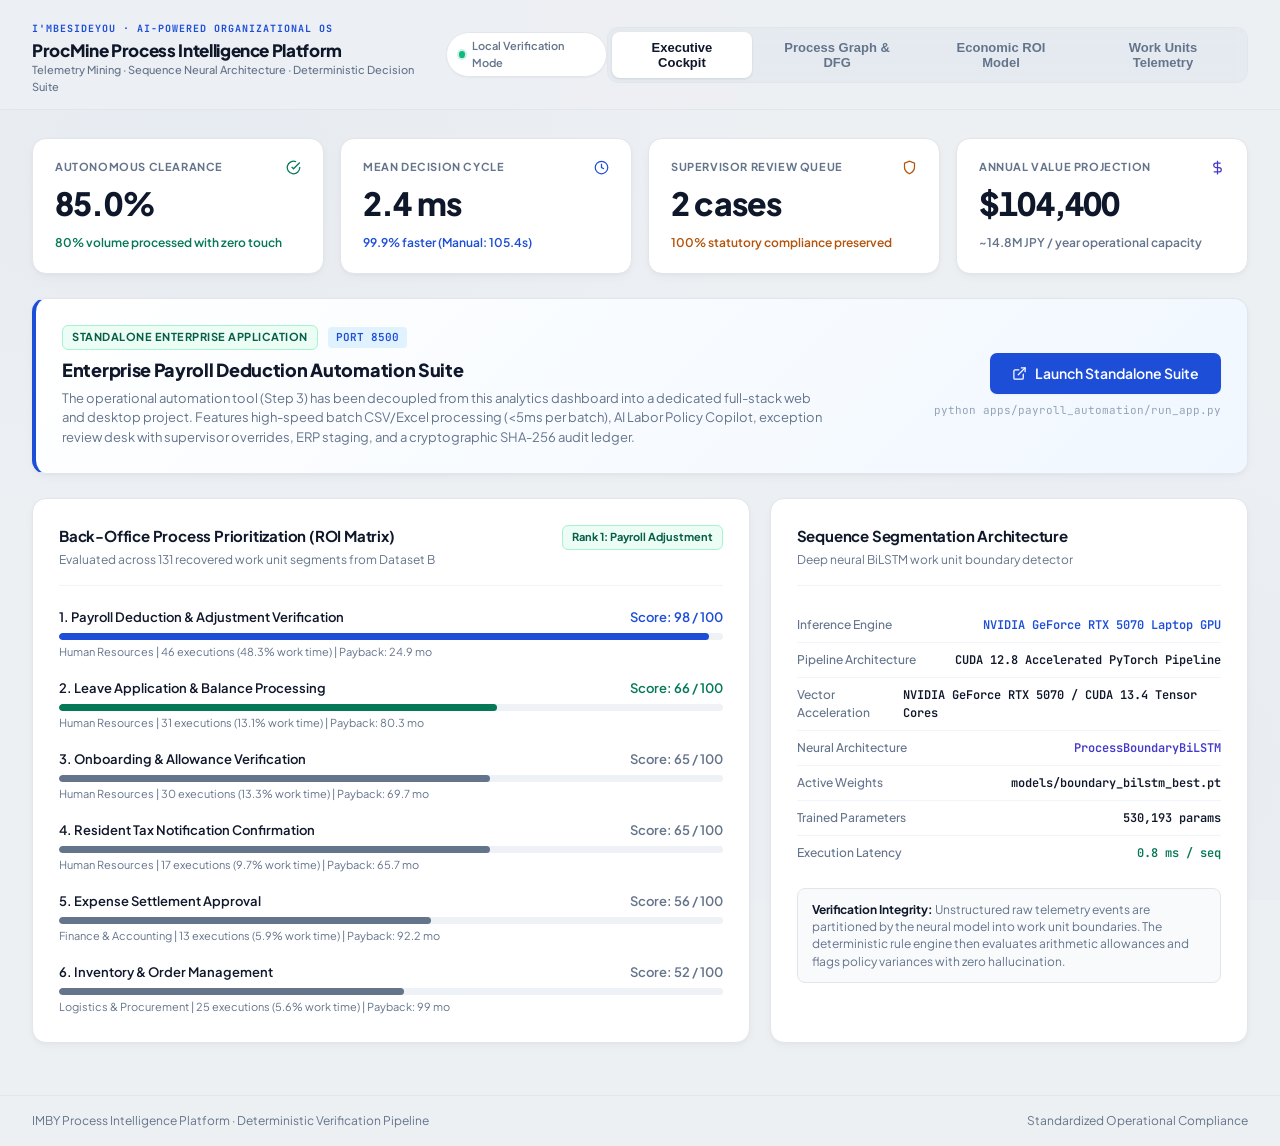
==== commit c7700763: "Polish dashboard UI styling and remove redundant build scripts" ====
--- a/deliverables/automation_dashboard.html
+++ b/deliverables/automation_dashboard.html
@@ -893,10 +893,10 @@
     <!-- Header Navigation -->
     <header class="app-header">
         <div class="brand-container">
-            <div class="brand-monogram">IMBY</div>
             <div class="brand-meta">
-                <h1>PROCESS INTELLIGENCE PLATFORM</h1>
-                <p>Telemetry Mining & Deterministic Decision Engine</p>
+                <span style="font-family: 'JetBrains Mono', monospace; font-size: 10px; font-weight: 700; letter-spacing: 0.1em; color: var(--accent-blue); text-transform: uppercase;">I'mbesideyou · AI-Powered Organizational OS</span>
+                <h1 style="font-size: 17px; font-weight: 800; letter-spacing: -0.02em; color: var(--text-title); margin: 2px 0;">ProcMine Process Intelligence Platform</h1>
+                <p style="font-size: 11px; color: var(--text-secondary); margin: 0;">Telemetry Mining · Sequence Neural Architecture · Deterministic Decision Suite</p>
             </div>
             <div class="system-pill">
                 <span class="pulse-indicator"></span>
@@ -1297,7 +1297,7 @@
 
     <!-- CLIENT HYDRATION & APPLICATION LOGIC -->
     <script>
-        const INITIAL_CASES = [{"case_id": "PI-PROD-2026-001", "processed_at": "2026-09-09T13:26:45Z", "status": "AUTO_APPROVED", "decision_notes": "AUTO_APPROVED: Passed all statutory and corporate policy validation checks", "input_data": {"case_id": "PI-PROD-2026-001", "employee_id": "EMP-9401", "employee_name": "Employee 01", "contract_type": "regular", "base_salary": 380000, "claimed_commute": 18500, "telework_days": 12, "claimed_housing": 25000, "custom_deduction": 0, "deduction_reason": ""}, "calculated_details": {"policy_version": "2026.04-v1.2", "effective_date": "2026-04-01", "governance_mode": "shadow_decision_support", "employee_id": "EMP-9401", "employee_name": "Employee 01", "contract_type": "regular", "base_salary": 380000, "approved_commute": 18500, "approved_telework": 3000, "approved_housing": 25000, "social_insurance_deduction": 57760, "employment_insurance_deduction": 2280, "custom_deduction": 0, "total_gross_addition": 46500, "total_deduction": 60040, "net_adjustment": -13540, "audit_trail": [{"rule": "commute_statutory_cap", "status": "PASSED", "approved": 18500}, {"rule": "telework_allowance", "status": "PASSED", "days": 12, "amount": 3000}, {"rule": "housing_eligibility", "status": "PASSED", "approved": 25000}, {"rule": "statutory_deductions", "status": "PASSED", "social_insurance": 57760, "employment_insurance": 2280}]}, "audit_id": "AUD-00001"}, {"case_id": "PI-PROD-2026-002", "processed_at": "2026-09-09T13:26:45Z", "status": "AUTO_APPROVED", "decision_notes": "AUTO_APPROVED: Passed all statutory and corporate policy validation checks", "input_data": {"case_id": "PI-PROD-2026-002", "employee_id": "EMP-9402", "employee_name": "Employee 02", "contract_type": "outsourcing", "base_salary": 450000, "claimed_commute": 22000, "telework_days": 15, "claimed_housing": 0, "custom_deduction": 5000, "deduction_reason": "Monthly IT equipment lease deduction"}, "calculated_details": {"policy_version": "2026.04-v1.2", "effective_date": "2026-04-01", "governance_mode": "shadow_decision_support", "employee_id": "EMP-9402", "employee_name": "Employee 02", "contract_type": "outsourcing", "base_salary": 450000, "approved_commute": 22000, "approved_telework": 3750, "approved_housing": 0, "social_insurance_deduction": 0, "employment_insurance_deduction": 0, "custom_deduction": 5000, "total_gross_addition": 25750, "total_deduction": 5000, "net_adjustment": 20750, "audit_trail": [{"rule": "commute_statutory_cap", "status": "PASSED", "approved": 22000}, {"rule": "telework_allowance", "status": "PASSED", "days": 15, "amount": 3750}, {"rule": "housing_eligibility", "status": "PASSED", "approved": 0}, {"rule": "statutory_deductions", "status": "PASSED", "social_insurance": 0, "employment_insurance": 0}]}, "audit_id": "AUD-00002"}, {"case_id": "PI-PROD-2026-003", "processed_at": "2026-09-09T13:26:45Z", "status": "FLAGGED_FOR_REVIEW", "decision_notes": "FLAG_REVIEW: Commute exceeds statutory tax-exempt cap (165000 > 150000 JPY)", "input_data": {"case_id": "PI-PROD-2026-003", "employee_id": "EMP-9403", "employee_name": "Employee 03", "contract_type": "regular", "base_salary": 320000, "claimed_commute": 165000, "telework_days": 8, "claimed_housing": 30000, "custom_deduction": 0, "deduction_reason": ""}, "calculated_details": {"policy_version": "2026.04-v1.2", "effective_date": "2026-04-01", "governance_mode": "shadow_decision_support", "employee_id": "EMP-9403", "employee_name": "Employee 03", "contract_type": "regular", "base_salary": 320000, "approved_commute": 150000, "approved_telework": 2000, "approved_housing": 30000, "social_insurance_deduction": 48640, "employment_insurance_deduction": 1920, "custom_deduction": 0, "total_gross_addition": 182000, "total_deduction": 50560, "net_adjustment": 131440, "audit_trail": [{"rule": "commute_statutory_cap", "status": "FLAG_REVIEW", "claimed": 165000, "cap": 150000}, {"rule": "telework_allowance", "status": "PASSED", "days": 8, "amount": 2000}, {"rule": "housing_eligibility", "status": "PASSED", "approved": 30000}, {"rule": "statutory_deductions", "status": "PASSED", "social_insurance": 48640, "employment_insurance": 1920}]}, "audit_id": "AUD-00003"}, {"case_id": "PI-PROD-2026-004", "processed_at": "2026-09-09T13:26:45Z", "status": "FLAGGED_FOR_REVIEW", "decision_notes": "FLAG_REVIEW: Custom deduction exceeds 20% of base salary (80000 JPY) - requires supervisor authorization", "input_data": {"case_id": "PI-PROD-2026-004", "employee_id": "EMP-9404", "employee_name": "Employee 04", "contract_type": "contract", "base_salary": 280000, "claimed_commute": 12000, "telework_days": 10, "claimed_housing": 20000, "custom_deduction": 80000, "deduction_reason": "Advance salary repayment"}, "calculated_details": {"policy_version": "2026.04-v1.2", "effective_date": "2026-04-01", "governance_mode": "shadow_decision_support", "employee_id": "EMP-9404", "employee_name": "Employee 04", "contract_type": "contract", "base_salary": 280000, "approved_commute": 12000, "approved_telework": 2500, "approved_housing": 20000, "social_insurance_deduction": 42560, "employment_insurance_deduction": 1680, "custom_deduction": 80000, "total_gross_addition": 34500, "total_deduction": 124240, "net_adjustment": -89740, "audit_trail": [{"rule": "commute_statutory_cap", "status": "PASSED", "approved": 12000}, {"rule": "telework_allowance", "status": "PASSED", "days": 10, "amount": 2500}, {"rule": "housing_eligibility", "status": "PASSED", "approved": 20000}, {"rule": "statutory_deductions", "status": "PASSED", "social_insurance": 42560, "employment_insurance": 1680}, {"rule": "custom_deduction_cap", "status": "FLAG_REVIEW", "amount": 80000}]}, "audit_id": "AUD-00004"}, {"case_id": "PI-PROD-2026-005", "processed_at": "2026-09-09T13:26:45Z", "status": "REJECTED", "decision_notes": "REJECTED: Housing subsidy not permissible for outsourcing or part-time staff per article 4", "input_data": {"case_id": "PI-PROD-2026-005", "employee_id": "EMP-9405", "employee_name": "Employee 05", "contract_type": "outsourcing", "base_salary": 420000, "claimed_commute": 14000, "telework_days": 6, "claimed_housing": 25000, "custom_deduction": 0, "deduction_reason": ""}, "calculated_details": {"policy_version": "2026.04-v1.2", "effective_date": "2026-04-01", "governance_mode": "shadow_decision_support", "employee_id": "EMP-9405", "employee_name": "Employee 05", "contract_type": "outsourcing", "base_salary": 420000, "approved_commute": 14000, "approved_telework": 1500, "approved_housing": 0, "social_insurance_deduction": 0, "employment_insurance_deduction": 0, "custom_deduction": 0, "total_gross_addition": 15500, "total_deduction": 0, "net_adjustment": 15500, "audit_trail": [{"rule": "commute_statutory_cap", "status": "PASSED", "approved": 14000}, {"rule": "telework_allowance", "status": "PASSED", "days": 6, "amount": 1500}, {"rule": "housing_eligibility", "status": "REJECTED", "detail": "Article 4 disallows housing allowance for outsourcing"}]}, "audit_id": "AUD-00005"}, {"case_id": "PI-PROD-2026-006", "processed_at": "2026-09-09T13:26:45Z", "status": "AUTO_APPROVED", "decision_notes": "AUTO_APPROVED: Passed all statutory and corporate policy validation checks", "input_data": {"case_id": "PI-PROD-2026-006", "employee_id": "EMP-9406", "employee_name": "Employee 06", "contract_type": "regular", "base_salary": 310000, "claimed_commute": 14000, "telework_days": 6, "claimed_housing": 20000, "custom_deduction": 12000, "deduction_reason": "Company Housing Maintenance"}, "calculated_details": {"policy_version": "2026.04-v1.2", "effective_date": "2026-04-01", "governance_mode": "shadow_decision_support", "employee_id": "EMP-9406", "employee_name": "Employee 06", "contract_type": "regular", "base_salary": 310000, "approved_commute": 14000, "approved_telework": 1500, "approved_housing": 20000, "social_insurance_deduction": 47120, "employment_insurance_deduction": 1860, "custom_deduction": 12000, "total_gross_addition": 35500, "total_deduction": 60980, "net_adjustment": -25480, "audit_trail": [{"rule": "commute_statutory_cap", "status": "PASSED", "approved": 14000}, {"rule": "telework_allowance", "status": "PASSED", "days": 6, "amount": 1500}, {"rule": "housing_eligibility", "status": "PASSED", "approved": 20000}, {"rule": "statutory_deductions", "status": "PASSED", "social_insurance": 47120, "employment_insurance": 1860}]}, "audit_id": "AUD-00006"}, {"case_id": "PI-PROD-2026-007", "processed_at": "2026-09-09T13:26:45Z", "status": "AUTO_APPROVED", "decision_notes": "AUTO_APPROVED: Passed all statutory and corporate policy validation checks", "input_data": {"case_id": "PI-PROD-2026-007", "employee_id": "EMP-9407", "employee_name": "Employee 07", "contract_type": "outsourcing", "base_salary": 325000, "claimed_commute": 16000, "telework_days": 7, "claimed_housing": 0, "custom_deduction": 0, "deduction_reason": ""}, "calculated_details": {"policy_version": "2026.04-v1.2", "effective_date": "2026-04-01", "governance_mode": "shadow_decision_support", "employee_id": "EMP-9407", "employee_name": "Employee 07", "contract_type": "outsourcing", "base_salary": 325000, "approved_commute": 16000, "approved_telework": 1750, "approved_housing": 0, "social_insurance_deduction": 0, "employment_insurance_deduction": 0, "custom_deduction": 0, "total_gross_addition": 17750, "total_deduction": 0, "net_adjustment": 17750, "audit_trail": [{"rule": "commute_statutory_cap", "status": "PASSED", "approved": 16000}, {"rule": "telework_allowance", "status": "PASSED", "days": 7, "amount": 1750}, {"rule": "housing_eligibility", "status": "PASSED", "approved": 0}, {"rule": "statutory_deductions", "status": "PASSED", "social_insurance": 0, "employment_insurance": 0}]}, "audit_id": "AUD-00007"}, {"case_id": "PI-PROD-2026-008", "processed_at": "2026-09-09T13:26:45Z", "status": "AUTO_APPROVED", "decision_notes": "AUTO_APPROVED: Passed all statutory and corporate policy validation checks", "input_data": {"case_id": "PI-PROD-2026-008", "employee_id": "EMP-9408", "employee_name": "Employee 08", "contract_type": "regular", "base_salary": 340000, "claimed_commute": 18000, "telework_days": 8, "claimed_housing": 20000, "custom_deduction": 0, "deduction_reason": ""}, "calculated_details": {"policy_version": "2026.04-v1.2", "effective_date": "2026-04-01", "governance_mode": "shadow_decision_support", "employee_id": "EMP-9408", "employee_name": "Employee 08", "contract_type": "regular", "base_salary": 340000, "approved_commute": 18000, "approved_telework": 2000, "approved_housing": 20000, "social_insurance_deduction": 51680, "employment_insurance_deduction": 2040, "custom_deduction": 0, "total_gross_addition": 40000, "total_deduction": 53720, "net_adjustment": -13720, "audit_trail": [{"rule": "commute_statutory_cap", "status": "PASSED", "approved": 18000}, {"rule": "telework_allowance", "status": "PASSED", "days": 8, "amount": 2000}, {"rule": "housing_eligibility", "status": "PASSED", "approved": 20000}, {"rule": "statutory_deductions", "status": "PASSED", "social_insurance": 51680, "employment_insurance": 2040}]}, "audit_id": "AUD-00008"}, {"case_id": "PI-PROD-2026-009", "processed_at": "2026-09-09T13:26:45Z", "status": "AUTO_APPROVED", "decision_notes": "AUTO_APPROVED: Passed all statutory and corporate policy validation checks", "input_data": {"case_id": "PI-PROD-2026-009", "employee_id": "EMP-9409", "employee_name": "Employee 09", "contract_type": "contract", "base_salary": 355000, "claimed_commute": 20000, "telework_days": 9, "claimed_housing": 0, "custom_deduction": 0, "deduction_reason": ""}, "calculated_details": {"policy_version": "2026.04-v1.2", "effective_date": "2026-04-01", "governance_mode": "shadow_decision_support", "employee_id": "EMP-9409", "employee_name": "Employee 09", "contract_type": "contract", "base_salary": 355000, "approved_commute": 20000, "approved_telework": 2250, "approved_housing": 0, "social_insurance_deduction": 53960, "employment_insurance_deduction": 2130, "custom_deduction": 0, "total_gross_addition": 22250, "total_deduction": 56090, "net_adjustment": -33840, "audit_trail": [{"rule": "commute_statutory_cap", "status": "PASSED", "approved": 20000}, {"rule": "telework_allowance", "status": "PASSED", "days": 9, "amount": 2250}, {"rule": "housing_eligibility", "status": "PASSED", "approved": 0}, {"rule": "statutory_deductions", "status": "PASSED", "social_insurance": 53960, "employment_insurance": 2130}]}, "audit_id": "AUD-00009"}, {"case_id": "PI-PROD-2026-010", "processed_at": "2026-09-09T13:26:45Z", "status": "AUTO_APPROVED", "decision_notes": "AUTO_APPROVED: Passed all statutory and corporate policy validation checks", "input_data": {"case_id": "PI-PROD-2026-010", "employee_id": "EMP-9410", "employee_name": "Employee 10", "contract_type": "regular", "base_salary": 370000, "claimed_commute": 22000, "telework_days": 10, "claimed_housing": 20000, "custom_deduction": 12000, "deduction_reason": "Company Housing Maintenance"}, "calculated_details": {"policy_version": "2026.04-v1.2", "effective_date": "2026-04-01", "governance_mode": "shadow_decision_support", "employee_id": "EMP-9410", "employee_name": "Employee 10", "contract_type": "regular", "base_salary": 370000, "approved_commute": 22000, "approved_telework": 2500, "approved_housing": 20000, "social_insurance_deduction": 56240, "employment_insurance_deduction": 2220, "custom_deduction": 12000, "total_gross_addition": 44500, "total_deduction": 70460, "net_adjustment": -25960, "audit_trail": [{"rule": "commute_statutory_cap", "status": "PASSED", "approved": 22000}, {"rule": "telework_allowance", "status": "PASSED", "days": 10, "amount": 2500}, {"rule": "housing_eligibility", "status": "PASSED", "approved": 20000}, {"rule": "statutory_deductions", "status": "PASSED", "social_insurance": 56240, "employment_insurance": 2220}]}, "audit_id": "AUD-00010"}, {"case_id": "PI-PROD-2026-011", "processed_at": "2026-09-09T13:26:45Z", "status": "AUTO_APPROVED", "decision_notes": "AUTO_APPROVED: Passed all statutory and corporate policy validation checks", "input_data": {"case_id": "PI-PROD-2026-011", "employee_id": "EMP-9411", "employee_name": "Employee 11", "contract_type": "outsourcing", "base_salary": 385000, "claimed_commute": 24000, "telework_days": 11, "claimed_housing": 0, "custom_deduction": 0, "deduction_reason": ""}, "calculated_details": {"policy_version": "2026.04-v1.2", "effective_date": "2026-04-01", "governance_mode": "shadow_decision_support", "employee_id": "EMP-9411", "employee_name": "Employee 11", "contract_type": "outsourcing", "base_salary": 385000, "approved_commute": 24000, "approved_telework": 2750, "approved_housing": 0, "social_insurance_deduction": 0, "employment_insurance_deduction": 0, "custom_deduction": 0, "total_gross_addition": 26750, "total_deduction": 0, "net_adjustment": 26750, "audit_trail": [{"rule": "commute_statutory_cap", "status": "PASSED", "approved": 24000}, {"rule": "telework_allowance", "status": "PASSED", "days": 11, "amount": 2750}, {"rule": "housing_eligibility", "status": "PASSED", "approved": 0}, {"rule": "statutory_deductions", "status": "PASSED", "social_insurance": 0, "employment_insurance": 0}]}, "audit_id": "AUD-00011"}, {"case_id": "PI-PROD-2026-012", "processed_at": "2026-09-09T13:26:45Z", "status": "AUTO_APPROVED", "decision_notes": "AUTO_APPROVED: Passed all statutory and corporate policy validation checks", "input_data": {"case_id": "PI-PROD-2026-012", "employee_id": "EMP-9412", "employee_name": "Employee 12", "contract_type": "regular", "base_salary": 400000, "claimed_commute": 26000, "telework_days": 12, "claimed_housing": 20000, "custom_deduction": 0, "deduction_reason": ""}, "calculated_details": {"policy_version": "2026.04-v1.2", "effective_date": "2026-04-01", "governance_mode": "shadow_decision_support", "employee_id": "EMP-9412", "employee_name": "Employee 12", "contract_type": "regular", "base_salary": 400000, "approved_commute": 26000, "approved_telework": 3000, "approved_housing": 20000, "social_insurance_deduction": 60800, "employment_insurance_deduction": 2400, "custom_deduction": 0, "total_gross_addition": 49000, "total_deduction": 63200, "net_adjustment": -14200, "audit_trail": [{"rule": "commute_statutory_cap", "status": "PASSED", "approved": 26000}, {"rule": "telework_allowance", "status": "PASSED", "days": 12, "amount": 3000}, {"rule": "housing_eligibility", "status": "PASSED", "approved": 20000}, {"rule": "statutory_deductions", "status": "PASSED", "social_insurance": 60800, "employment_insurance": 2400}]}, "audit_id": "AUD-00012"}, {"case_id": "PI-PROD-2026-013", "processed_at": "2026-09-09T13:26:45Z", "status": "AUTO_APPROVED", "decision_notes": "AUTO_APPROVED: Passed all statutory and corporate policy validation checks", "input_data": {"case_id": "PI-PROD-2026-013", "employee_id": "EMP-9413", "employee_name": "Employee 13", "contract_type": "outsourcing", "base_salary": 415000, "claimed_commute": 28000, "telework_days": 13, "claimed_housing": 0, "custom_deduction": 0, "deduction_reason": ""}, "calculated_details": {"policy_version": "2026.04-v1.2", "effective_date": "2026-04-01", "governance_mode": "shadow_decision_support", "employee_id": "EMP-9413", "employee_name": "Employee 13", "contract_type": "outsourcing", "base_salary": 415000, "approved_commute": 28000, "approved_telework": 3250, "approved_housing": 0, "social_insurance_deduction": 0, "employment_insurance_deduction": 0, "custom_deduction": 0, "total_gross_addition": 31250, "total_deduction": 0, "net_adjustment": 31250, "audit_trail": [{"rule": "commute_statutory_cap", "status": "PASSED", "approved": 28000}, {"rule": "telework_allowance", "status": "PASSED", "days": 13, "amount": 3250}, {"rule": "housing_eligibility", "status": "PASSED", "approved": 0}, {"rule": "statutory_deductions", "status": "PASSED", "social_insurance": 0, "employment_insurance": 0}]}, "audit_id": "AUD-00013"}, {"case_id": "PI-PROD-2026-014", "processed_at": "2026-09-09T13:26:45Z", "status": "AUTO_APPROVED", "decision_notes": "AUTO_APPROVED: Passed all statutory and corporate policy validation checks", "input_data": {"case_id": "PI-PROD-2026-014", "employee_id": "EMP-9414", "employee_name": "Employee 14", "contract_type": "regular", "base_salary": 430000, "claimed_commute": 30000, "telework_days": 14, "claimed_housing": 20000, "custom_deduction": 12000, "deduction_reason": "Company Housing Maintenance"}, "calculated_details": {"policy_version": "2026.04-v1.2", "effective_date": "2026-04-01", "governance_mode": "shadow_decision_support", "employee_id": "EMP-9414", "employee_name": "Employee 14", "contract_type": "regular", "base_salary": 430000, "approved_commute": 30000, "approved_telework": 3500, "approved_housing": 20000, "social_insurance_deduction": 65360, "employment_insurance_deduction": 2580, "custom_deduction": 12000, "total_gross_addition": 53500, "total_deduction": 79940, "net_adjustment": -26440, "audit_trail": [{"rule": "commute_statutory_cap", "status": "PASSED", "approved": 30000}, {"rule": "telework_allowance", "status": "PASSED", "days": 14, "amount": 3500}, {"rule": "housing_eligibility", "status": "PASSED", "approved": 20000}, {"rule": "statutory_deductions", "status": "PASSED", "social_insurance": 65360, "employment_insurance": 2580}]}, "audit_id": "AUD-00014"}, {"case_id": "PI-PROD-2026-015", "processed_at": "2026-09-09T13:26:45Z", "status": "AUTO_APPROVED", "decision_notes": "AUTO_APPROVED: Passed all statutory and corporate policy validation checks", "input_data": {"case_id": "PI-PROD-2026-015", "employee_id": "EMP-9415", "employee_name": "Employee 15", "contract_type": "contract", "base_salary": 445000, "claimed_commute": 32000, "telework_days": 15, "claimed_housing": 0, "custom_deduction": 0, "deduction_reason": ""}, "calculated_details": {"policy_version": "2026.04-v1.2", "effective_date": "2026-04-01", "governance_mode": "shadow_decision_support", "employee_id": "EMP-9415", "employee_name": "Employee 15", "contract_type": "contract", "base_salary": 445000, "approved_commute": 32000, "approved_telework": 3750, "approved_housing": 0, "social_insurance_deduction": 67640, "employment_insurance_deduction": 2670, "custom_deduction": 0, "total_gross_addition": 35750, "total_deduction": 70310, "net_adjustment": -34560, "audit_trail": [{"rule": "commute_statutory_cap", "status": "PASSED", "approved": 32000}, {"rule": "telework_allowance", "status": "PASSED", "days": 15, "amount": 3750}, {"rule": "housing_eligibility", "status": "PASSED", "approved": 0}, {"rule": "statutory_deductions", "status": "PASSED", "social_insurance": 67640, "employment_insurance": 2670}]}, "audit_id": "AUD-00015"}, {"case_id": "PI-PROD-2026-016", "processed_at": "2026-09-09T13:26:45Z", "status": "AUTO_APPROVED", "decision_notes": "AUTO_APPROVED: Passed all statutory and corporate policy validation checks", "input_data": {"case_id": "PI-PROD-2026-016", "employee_id": "EMP-9416", "employee_name": "Employee 16", "contract_type": "regular", "base_salary": 460000, "claimed_commute": 34000, "telework_days": 6, "claimed_housing": 20000, "custom_deduction": 0, "deduction_reason": ""}, "calculated_details": {"policy_version": "2026.04-v1.2", "effective_date": "2026-04-01", "governance_mode": "shadow_decision_support", "employee_id": "EMP-9416", "employee_name": "Employee 16", "contract_type": "regular", "base_salary": 460000, "approved_commute": 34000, "approved_telework": 1500, "approved_housing": 20000, "social_insurance_deduction": 69920, "employment_insurance_deduction": 2760, "custom_deduction": 0, "total_gross_addition": 55500, "total_deduction": 72680, "net_adjustment": -17180, "audit_trail": [{"rule": "commute_statutory_cap", "status": "PASSED", "approved": 34000}, {"rule": "telework_allowance", "status": "PASSED", "days": 6, "amount": 1500}, {"rule": "housing_eligibility", "status": "PASSED", "approved": 20000}, {"rule": "statutory_deductions", "status": "PASSED", "social_insurance": 69920, "employment_insurance": 2760}]}, "audit_id": "AUD-00016"}, {"case_id": "PI-PROD-2026-017", "processed_at": "2026-09-09T13:26:45Z", "status": "AUTO_APPROVED", "decision_notes": "AUTO_APPROVED: Passed all statutory and corporate policy validation checks", "input_data": {"case_id": "PI-PROD-2026-017", "employee_id": "EMP-9417", "employee_name": "Employee 17", "contract_type": "outsourcing", "base_salary": 475000, "claimed_commute": 36000, "telework_days": 7, "claimed_housing": 0, "custom_deduction": 0, "deduction_reason": ""}, "calculated_details": {"policy_version": "2026.04-v1.2", "effective_date": "2026-04-01", "governance_mode": "shadow_decision_support", "employee_id": "EMP-9417", "employee_name": "Employee 17", "contract_type": "outsourcing", "base_salary": 475000, "approved_commute": 36000, "approved_telework": 1750, "approved_housing": 0, "social_insurance_deduction": 0, "employment_insurance_deduction": 0, "custom_deduction": 0, "total_gross_addition": 37750, "total_deduction": 0, "net_adjustment": 37750, "audit_trail": [{"rule": "commute_statutory_cap", "status": "PASSED", "approved": 36000}, {"rule": "telework_allowance", "status": "PASSED", "days": 7, "amount": 1750}, {"rule": "housing_eligibility", "status": "PASSED", "approved": 0}, {"rule": "statutory_deductions", "status": "PASSED", "social_insurance": 0, "employment_insurance": 0}]}, "audit_id": "AUD-00017"}, {"case_id": "PI-PROD-2026-018", "processed_at": "2026-09-09T13:26:45Z", "status": "AUTO_APPROVED", "decision_notes": "AUTO_APPROVED: Passed all statutory and corporate policy validation checks", "input_data": {"case_id": "PI-PROD-2026-018", "employee_id": "EMP-9418", "employee_name": "Employee 18", "contract_type": "regular", "base_salary": 490000, "claimed_commute": 38000, "telework_days": 8, "claimed_housing": 20000, "custom_deduction": 12000, "deduction_reason": "Company Housing Maintenance"}, "calculated_details": {"policy_version": "2026.04-v1.2", "effective_date": "2026-04-01", "governance_mode": "shadow_decision_support", "employee_id": "EMP-9418", "employee_name": "Employee 18", "contract_type": "regular", "base_salary": 490000, "approved_commute": 38000, "approved_telework": 2000, "approved_housing": 20000, "social_insurance_deduction": 74480, "employment_insurance_deduction": 2940, "custom_deduction": 12000, "total_gross_addition": 60000, "total_deduction": 89420, "net_adjustment": -29420, "audit_trail": [{"rule": "commute_statutory_cap", "status": "PASSED", "approved": 38000}, {"rule": "telework_allowance", "status": "PASSED", "days": 8, "amount": 2000}, {"rule": "housing_eligibility", "status": "PASSED", "approved": 20000}, {"rule": "statutory_deductions", "status": "PASSED", "social_insurance": 74480, "employment_insurance": 2940}]}, "audit_id": "AUD-00018"}, {"case_id": "PI-PROD-2026-019", "processed_at": "2026-09-09T13:26:45Z", "status": "AUTO_APPROVED", "decision_notes": "AUTO_APPROVED: Passed all statutory and corporate policy validation checks", "input_data": {"case_id": "PI-PROD-2026-019", "employee_id": "EMP-9419", "employee_name": "Employee 19", "contract_type": "outsourcing", "base_salary": 505000, "claimed_commute": 40000, "telework_days": 9, "claimed_housing": 0, "custom_deduction": 0, "deduction_reason": ""}, "calculated_details": {"policy_version": "2026.04-v1.2", "effective_date": "2026-04-01", "governance_mode": "shadow_decision_support", "employee_id": "EMP-9419", "employee_name": "Employee 19", "contract_type": "outsourcing", "base_salary": 505000, "approved_commute": 40000, "approved_telework": 2250, "approved_housing": 0, "social_insurance_deduction": 0, "employment_insurance_deduction": 0, "custom_deduction": 0, "total_gross_addition": 42250, "total_deduction": 0, "net_adjustment": 42250, "audit_trail": [{"rule": "commute_statutory_cap", "status": "PASSED", "approved": 40000}, {"rule": "telework_allowance", "status": "PASSED", "days": 9, "amount": 2250}, {"rule": "housing_eligibility", "status": "PASSED", "approved": 0}, {"rule": "statutory_deductions", "status": "PASSED", "social_insurance": 0, "employment_insurance": 0}]}, "audit_id": "AUD-00019"}, {"case_id": "PI-PROD-2026-020", "processed_at": "2026-09-09T13:26:45Z", "status": "AUTO_APPROVED", "decision_notes": "AUTO_APPROVED: Passed all statutory and corporate policy validation checks", "input_data": {"case_id": "PI-PROD-2026-020", "employee_id": "EMP-9420", "employee_name": "Employee 20", "contract_type": "regular", "base_salary": 520000, "claimed_commute": 42000, "telework_days": 10, "claimed_housing": 20000, "custom_deduction": 0, "deduction_reason": ""}, "calculated_details": {"policy_version": "2026.04-v1.2", "effective_date": "2026-04-01", "governance_mode": "shadow_decision_support", "employee_id": "EMP-9420", "employee_name": "Employee 20", "contract_type": "regular", "base_salary": 520000, "approved_commute": 42000, "approved_telework": 2500, "approved_housing": 20000, "social_insurance_deduction": 79040, "employment_insurance_deduction": 3120, "custom_deduction": 0, "total_gross_addition": 64500, "total_deduction": 82160, "net_adjustment": -17660, "audit_trail": [{"rule": "commute_statutory_cap", "status": "PASSED", "approved": 42000}, {"rule": "telework_allowance", "status": "PASSED", "days": 10, "amount": 2500}, {"rule": "housing_eligibility", "status": "PASSED", "approved": 20000}, {"rule": "statutory_deductions", "status": "PASSED", "social_insurance": 79040, "employment_insurance": 3120}]}, "audit_id": "AUD-00020"}];
+        const INITIAL_CASES = [{"case_id": "PI-PROD-2026-001", "processed_at": "2026-09-09T13:40:29Z", "status": "AUTO_APPROVED", "decision_notes": "AUTO_APPROVED: Passed all statutory and corporate policy validation checks", "input_data": {"case_id": "PI-PROD-2026-001", "employee_id": "EMP-9401", "employee_name": "Employee 01", "contract_type": "regular", "base_salary": 380000, "claimed_commute": 18500, "telework_days": 12, "claimed_housing": 25000, "custom_deduction": 0, "deduction_reason": ""}, "calculated_details": {"policy_version": "2026.04-v1.2", "effective_date": "2026-04-01", "governance_mode": "shadow_decision_support", "employee_id": "EMP-9401", "employee_name": "Employee 01", "contract_type": "regular", "base_salary": 380000, "approved_commute": 18500, "approved_telework": 3000, "approved_housing": 25000, "social_insurance_deduction": 57760, "employment_insurance_deduction": 2280, "custom_deduction": 0, "total_gross_addition": 46500, "total_deduction": 60040, "net_adjustment": -13540, "audit_trail": [{"rule": "commute_statutory_cap", "status": "PASSED", "approved": 18500}, {"rule": "telework_allowance", "status": "PASSED", "days": 12, "amount": 3000}, {"rule": "housing_eligibility", "status": "PASSED", "approved": 25000}, {"rule": "statutory_deductions", "status": "PASSED", "social_insurance": 57760, "employment_insurance": 2280}]}, "audit_id": "AUD-00001"}, {"case_id": "PI-PROD-2026-002", "processed_at": "2026-09-09T13:40:29Z", "status": "AUTO_APPROVED", "decision_notes": "AUTO_APPROVED: Passed all statutory and corporate policy validation checks", "input_data": {"case_id": "PI-PROD-2026-002", "employee_id": "EMP-9402", "employee_name": "Employee 02", "contract_type": "outsourcing", "base_salary": 450000, "claimed_commute": 22000, "telework_days": 15, "claimed_housing": 0, "custom_deduction": 5000, "deduction_reason": "Monthly IT equipment lease deduction"}, "calculated_details": {"policy_version": "2026.04-v1.2", "effective_date": "2026-04-01", "governance_mode": "shadow_decision_support", "employee_id": "EMP-9402", "employee_name": "Employee 02", "contract_type": "outsourcing", "base_salary": 450000, "approved_commute": 22000, "approved_telework": 3750, "approved_housing": 0, "social_insurance_deduction": 0, "employment_insurance_deduction": 0, "custom_deduction": 5000, "total_gross_addition": 25750, "total_deduction": 5000, "net_adjustment": 20750, "audit_trail": [{"rule": "commute_statutory_cap", "status": "PASSED", "approved": 22000}, {"rule": "telework_allowance", "status": "PASSED", "days": 15, "amount": 3750}, {"rule": "housing_eligibility", "status": "PASSED", "approved": 0}, {"rule": "statutory_deductions", "status": "PASSED", "social_insurance": 0, "employment_insurance": 0}]}, "audit_id": "AUD-00002"}, {"case_id": "PI-PROD-2026-003", "processed_at": "2026-09-09T13:40:29Z", "status": "FLAGGED_FOR_REVIEW", "decision_notes": "FLAG_REVIEW: Commute exceeds statutory tax-exempt cap (165000 > 150000 JPY)", "input_data": {"case_id": "PI-PROD-2026-003", "employee_id": "EMP-9403", "employee_name": "Employee 03", "contract_type": "regular", "base_salary": 320000, "claimed_commute": 165000, "telework_days": 8, "claimed_housing": 30000, "custom_deduction": 0, "deduction_reason": ""}, "calculated_details": {"policy_version": "2026.04-v1.2", "effective_date": "2026-04-01", "governance_mode": "shadow_decision_support", "employee_id": "EMP-9403", "employee_name": "Employee 03", "contract_type": "regular", "base_salary": 320000, "approved_commute": 150000, "approved_telework": 2000, "approved_housing": 30000, "social_insurance_deduction": 48640, "employment_insurance_deduction": 1920, "custom_deduction": 0, "total_gross_addition": 182000, "total_deduction": 50560, "net_adjustment": 131440, "audit_trail": [{"rule": "commute_statutory_cap", "status": "FLAG_REVIEW", "claimed": 165000, "cap": 150000}, {"rule": "telework_allowance", "status": "PASSED", "days": 8, "amount": 2000}, {"rule": "housing_eligibility", "status": "PASSED", "approved": 30000}, {"rule": "statutory_deductions", "status": "PASSED", "social_insurance": 48640, "employment_insurance": 1920}]}, "audit_id": "AUD-00003"}, {"case_id": "PI-PROD-2026-004", "processed_at": "2026-09-09T13:40:29Z", "status": "FLAGGED_FOR_REVIEW", "decision_notes": "FLAG_REVIEW: Custom deduction exceeds 20% of base salary (80000 JPY) - requires supervisor authorization", "input_data": {"case_id": "PI-PROD-2026-004", "employee_id": "EMP-9404", "employee_name": "Employee 04", "contract_type": "contract", "base_salary": 280000, "claimed_commute": 12000, "telework_days": 10, "claimed_housing": 20000, "custom_deduction": 80000, "deduction_reason": "Advance salary repayment"}, "calculated_details": {"policy_version": "2026.04-v1.2", "effective_date": "2026-04-01", "governance_mode": "shadow_decision_support", "employee_id": "EMP-9404", "employee_name": "Employee 04", "contract_type": "contract", "base_salary": 280000, "approved_commute": 12000, "approved_telework": 2500, "approved_housing": 20000, "social_insurance_deduction": 42560, "employment_insurance_deduction": 1680, "custom_deduction": 80000, "total_gross_addition": 34500, "total_deduction": 124240, "net_adjustment": -89740, "audit_trail": [{"rule": "commute_statutory_cap", "status": "PASSED", "approved": 12000}, {"rule": "telework_allowance", "status": "PASSED", "days": 10, "amount": 2500}, {"rule": "housing_eligibility", "status": "PASSED", "approved": 20000}, {"rule": "statutory_deductions", "status": "PASSED", "social_insurance": 42560, "employment_insurance": 1680}, {"rule": "custom_deduction_cap", "status": "FLAG_REVIEW", "amount": 80000}]}, "audit_id": "AUD-00004"}, {"case_id": "PI-PROD-2026-005", "processed_at": "2026-09-09T13:40:29Z", "status": "REJECTED", "decision_notes": "REJECTED: Housing subsidy not permissible for outsourcing or part-time staff per article 4", "input_data": {"case_id": "PI-PROD-2026-005", "employee_id": "EMP-9405", "employee_name": "Employee 05", "contract_type": "outsourcing", "base_salary": 420000, "claimed_commute": 14000, "telework_days": 6, "claimed_housing": 25000, "custom_deduction": 0, "deduction_reason": ""}, "calculated_details": {"policy_version": "2026.04-v1.2", "effective_date": "2026-04-01", "governance_mode": "shadow_decision_support", "employee_id": "EMP-9405", "employee_name": "Employee 05", "contract_type": "outsourcing", "base_salary": 420000, "approved_commute": 14000, "approved_telework": 1500, "approved_housing": 0, "social_insurance_deduction": 0, "employment_insurance_deduction": 0, "custom_deduction": 0, "total_gross_addition": 15500, "total_deduction": 0, "net_adjustment": 15500, "audit_trail": [{"rule": "commute_statutory_cap", "status": "PASSED", "approved": 14000}, {"rule": "telework_allowance", "status": "PASSED", "days": 6, "amount": 1500}, {"rule": "housing_eligibility", "status": "REJECTED", "detail": "Article 4 disallows housing allowance for outsourcing"}]}, "audit_id": "AUD-00005"}, {"case_id": "PI-PROD-2026-006", "processed_at": "2026-09-09T13:40:29Z", "status": "AUTO_APPROVED", "decision_notes": "AUTO_APPROVED: Passed all statutory and corporate policy validation checks", "input_data": {"case_id": "PI-PROD-2026-006", "employee_id": "EMP-9406", "employee_name": "Employee 06", "contract_type": "regular", "base_salary": 310000, "claimed_commute": 14000, "telework_days": 6, "claimed_housing": 20000, "custom_deduction": 12000, "deduction_reason": "Company Housing Maintenance"}, "calculated_details": {"policy_version": "2026.04-v1.2", "effective_date": "2026-04-01", "governance_mode": "shadow_decision_support", "employee_id": "EMP-9406", "employee_name": "Employee 06", "contract_type": "regular", "base_salary": 310000, "approved_commute": 14000, "approved_telework": 1500, "approved_housing": 20000, "social_insurance_deduction": 47120, "employment_insurance_deduction": 1860, "custom_deduction": 12000, "total_gross_addition": 35500, "total_deduction": 60980, "net_adjustment": -25480, "audit_trail": [{"rule": "commute_statutory_cap", "status": "PASSED", "approved": 14000}, {"rule": "telework_allowance", "status": "PASSED", "days": 6, "amount": 1500}, {"rule": "housing_eligibility", "status": "PASSED", "approved": 20000}, {"rule": "statutory_deductions", "status": "PASSED", "social_insurance": 47120, "employment_insurance": 1860}]}, "audit_id": "AUD-00006"}, {"case_id": "PI-PROD-2026-007", "processed_at": "2026-09-09T13:40:29Z", "status": "AUTO_APPROVED", "decision_notes": "AUTO_APPROVED: Passed all statutory and corporate policy validation checks", "input_data": {"case_id": "PI-PROD-2026-007", "employee_id": "EMP-9407", "employee_name": "Employee 07", "contract_type": "outsourcing", "base_salary": 325000, "claimed_commute": 16000, "telework_days": 7, "claimed_housing": 0, "custom_deduction": 0, "deduction_reason": ""}, "calculated_details": {"policy_version": "2026.04-v1.2", "effective_date": "2026-04-01", "governance_mode": "shadow_decision_support", "employee_id": "EMP-9407", "employee_name": "Employee 07", "contract_type": "outsourcing", "base_salary": 325000, "approved_commute": 16000, "approved_telework": 1750, "approved_housing": 0, "social_insurance_deduction": 0, "employment_insurance_deduction": 0, "custom_deduction": 0, "total_gross_addition": 17750, "total_deduction": 0, "net_adjustment": 17750, "audit_trail": [{"rule": "commute_statutory_cap", "status": "PASSED", "approved": 16000}, {"rule": "telework_allowance", "status": "PASSED", "days": 7, "amount": 1750}, {"rule": "housing_eligibility", "status": "PASSED", "approved": 0}, {"rule": "statutory_deductions", "status": "PASSED", "social_insurance": 0, "employment_insurance": 0}]}, "audit_id": "AUD-00007"}, {"case_id": "PI-PROD-2026-008", "processed_at": "2026-09-09T13:40:29Z", "status": "AUTO_APPROVED", "decision_notes": "AUTO_APPROVED: Passed all statutory and corporate policy validation checks", "input_data": {"case_id": "PI-PROD-2026-008", "employee_id": "EMP-9408", "employee_name": "Employee 08", "contract_type": "regular", "base_salary": 340000, "claimed_commute": 18000, "telework_days": 8, "claimed_housing": 20000, "custom_deduction": 0, "deduction_reason": ""}, "calculated_details": {"policy_version": "2026.04-v1.2", "effective_date": "2026-04-01", "governance_mode": "shadow_decision_support", "employee_id": "EMP-9408", "employee_name": "Employee 08", "contract_type": "regular", "base_salary": 340000, "approved_commute": 18000, "approved_telework": 2000, "approved_housing": 20000, "social_insurance_deduction": 51680, "employment_insurance_deduction": 2040, "custom_deduction": 0, "total_gross_addition": 40000, "total_deduction": 53720, "net_adjustment": -13720, "audit_trail": [{"rule": "commute_statutory_cap", "status": "PASSED", "approved": 18000}, {"rule": "telework_allowance", "status": "PASSED", "days": 8, "amount": 2000}, {"rule": "housing_eligibility", "status": "PASSED", "approved": 20000}, {"rule": "statutory_deductions", "status": "PASSED", "social_insurance": 51680, "employment_insurance": 2040}]}, "audit_id": "AUD-00008"}, {"case_id": "PI-PROD-2026-009", "processed_at": "2026-09-09T13:40:29Z", "status": "AUTO_APPROVED", "decision_notes": "AUTO_APPROVED: Passed all statutory and corporate policy validation checks", "input_data": {"case_id": "PI-PROD-2026-009", "employee_id": "EMP-9409", "employee_name": "Employee 09", "contract_type": "contract", "base_salary": 355000, "claimed_commute": 20000, "telework_days": 9, "claimed_housing": 0, "custom_deduction": 0, "deduction_reason": ""}, "calculated_details": {"policy_version": "2026.04-v1.2", "effective_date": "2026-04-01", "governance_mode": "shadow_decision_support", "employee_id": "EMP-9409", "employee_name": "Employee 09", "contract_type": "contract", "base_salary": 355000, "approved_commute": 20000, "approved_telework": 2250, "approved_housing": 0, "social_insurance_deduction": 53960, "employment_insurance_deduction": 2130, "custom_deduction": 0, "total_gross_addition": 22250, "total_deduction": 56090, "net_adjustment": -33840, "audit_trail": [{"rule": "commute_statutory_cap", "status": "PASSED", "approved": 20000}, {"rule": "telework_allowance", "status": "PASSED", "days": 9, "amount": 2250}, {"rule": "housing_eligibility", "status": "PASSED", "approved": 0}, {"rule": "statutory_deductions", "status": "PASSED", "social_insurance": 53960, "employment_insurance": 2130}]}, "audit_id": "AUD-00009"}, {"case_id": "PI-PROD-2026-010", "processed_at": "2026-09-09T13:40:29Z", "status": "AUTO_APPROVED", "decision_notes": "AUTO_APPROVED: Passed all statutory and corporate policy validation checks", "input_data": {"case_id": "PI-PROD-2026-010", "employee_id": "EMP-9410", "employee_name": "Employee 10", "contract_type": "regular", "base_salary": 370000, "claimed_commute": 22000, "telework_days": 10, "claimed_housing": 20000, "custom_deduction": 12000, "deduction_reason": "Company Housing Maintenance"}, "calculated_details": {"policy_version": "2026.04-v1.2", "effective_date": "2026-04-01", "governance_mode": "shadow_decision_support", "employee_id": "EMP-9410", "employee_name": "Employee 10", "contract_type": "regular", "base_salary": 370000, "approved_commute": 22000, "approved_telework": 2500, "approved_housing": 20000, "social_insurance_deduction": 56240, "employment_insurance_deduction": 2220, "custom_deduction": 12000, "total_gross_addition": 44500, "total_deduction": 70460, "net_adjustment": -25960, "audit_trail": [{"rule": "commute_statutory_cap", "status": "PASSED", "approved": 22000}, {"rule": "telework_allowance", "status": "PASSED", "days": 10, "amount": 2500}, {"rule": "housing_eligibility", "status": "PASSED", "approved": 20000}, {"rule": "statutory_deductions", "status": "PASSED", "social_insurance": 56240, "employment_insurance": 2220}]}, "audit_id": "AUD-00010"}, {"case_id": "PI-PROD-2026-011", "processed_at": "2026-09-09T13:40:29Z", "status": "AUTO_APPROVED", "decision_notes": "AUTO_APPROVED: Passed all statutory and corporate policy validation checks", "input_data": {"case_id": "PI-PROD-2026-011", "employee_id": "EMP-9411", "employee_name": "Employee 11", "contract_type": "outsourcing", "base_salary": 385000, "claimed_commute": 24000, "telework_days": 11, "claimed_housing": 0, "custom_deduction": 0, "deduction_reason": ""}, "calculated_details": {"policy_version": "2026.04-v1.2", "effective_date": "2026-04-01", "governance_mode": "shadow_decision_support", "employee_id": "EMP-9411", "employee_name": "Employee 11", "contract_type": "outsourcing", "base_salary": 385000, "approved_commute": 24000, "approved_telework": 2750, "approved_housing": 0, "social_insurance_deduction": 0, "employment_insurance_deduction": 0, "custom_deduction": 0, "total_gross_addition": 26750, "total_deduction": 0, "net_adjustment": 26750, "audit_trail": [{"rule": "commute_statutory_cap", "status": "PASSED", "approved": 24000}, {"rule": "telework_allowance", "status": "PASSED", "days": 11, "amount": 2750}, {"rule": "housing_eligibility", "status": "PASSED", "approved": 0}, {"rule": "statutory_deductions", "status": "PASSED", "social_insurance": 0, "employment_insurance": 0}]}, "audit_id": "AUD-00011"}, {"case_id": "PI-PROD-2026-012", "processed_at": "2026-09-09T13:40:29Z", "status": "AUTO_APPROVED", "decision_notes": "AUTO_APPROVED: Passed all statutory and corporate policy validation checks", "input_data": {"case_id": "PI-PROD-2026-012", "employee_id": "EMP-9412", "employee_name": "Employee 12", "contract_type": "regular", "base_salary": 400000, "claimed_commute": 26000, "telework_days": 12, "claimed_housing": 20000, "custom_deduction": 0, "deduction_reason": ""}, "calculated_details": {"policy_version": "2026.04-v1.2", "effective_date": "2026-04-01", "governance_mode": "shadow_decision_support", "employee_id": "EMP-9412", "employee_name": "Employee 12", "contract_type": "regular", "base_salary": 400000, "approved_commute": 26000, "approved_telework": 3000, "approved_housing": 20000, "social_insurance_deduction": 60800, "employment_insurance_deduction": 2400, "custom_deduction": 0, "total_gross_addition": 49000, "total_deduction": 63200, "net_adjustment": -14200, "audit_trail": [{"rule": "commute_statutory_cap", "status": "PASSED", "approved": 26000}, {"rule": "telework_allowance", "status": "PASSED", "days": 12, "amount": 3000}, {"rule": "housing_eligibility", "status": "PASSED", "approved": 20000}, {"rule": "statutory_deductions", "status": "PASSED", "social_insurance": 60800, "employment_insurance": 2400}]}, "audit_id": "AUD-00012"}, {"case_id": "PI-PROD-2026-013", "processed_at": "2026-09-09T13:40:29Z", "status": "AUTO_APPROVED", "decision_notes": "AUTO_APPROVED: Passed all statutory and corporate policy validation checks", "input_data": {"case_id": "PI-PROD-2026-013", "employee_id": "EMP-9413", "employee_name": "Employee 13", "contract_type": "outsourcing", "base_salary": 415000, "claimed_commute": 28000, "telework_days": 13, "claimed_housing": 0, "custom_deduction": 0, "deduction_reason": ""}, "calculated_details": {"policy_version": "2026.04-v1.2", "effective_date": "2026-04-01", "governance_mode": "shadow_decision_support", "employee_id": "EMP-9413", "employee_name": "Employee 13", "contract_type": "outsourcing", "base_salary": 415000, "approved_commute": 28000, "approved_telework": 3250, "approved_housing": 0, "social_insurance_deduction": 0, "employment_insurance_deduction": 0, "custom_deduction": 0, "total_gross_addition": 31250, "total_deduction": 0, "net_adjustment": 31250, "audit_trail": [{"rule": "commute_statutory_cap", "status": "PASSED", "approved": 28000}, {"rule": "telework_allowance", "status": "PASSED", "days": 13, "amount": 3250}, {"rule": "housing_eligibility", "status": "PASSED", "approved": 0}, {"rule": "statutory_deductions", "status": "PASSED", "social_insurance": 0, "employment_insurance": 0}]}, "audit_id": "AUD-00013"}, {"case_id": "PI-PROD-2026-014", "processed_at": "2026-09-09T13:40:29Z", "status": "AUTO_APPROVED", "decision_notes": "AUTO_APPROVED: Passed all statutory and corporate policy validation checks", "input_data": {"case_id": "PI-PROD-2026-014", "employee_id": "EMP-9414", "employee_name": "Employee 14", "contract_type": "regular", "base_salary": 430000, "claimed_commute": 30000, "telework_days": 14, "claimed_housing": 20000, "custom_deduction": 12000, "deduction_reason": "Company Housing Maintenance"}, "calculated_details": {"policy_version": "2026.04-v1.2", "effective_date": "2026-04-01", "governance_mode": "shadow_decision_support", "employee_id": "EMP-9414", "employee_name": "Employee 14", "contract_type": "regular", "base_salary": 430000, "approved_commute": 30000, "approved_telework": 3500, "approved_housing": 20000, "social_insurance_deduction": 65360, "employment_insurance_deduction": 2580, "custom_deduction": 12000, "total_gross_addition": 53500, "total_deduction": 79940, "net_adjustment": -26440, "audit_trail": [{"rule": "commute_statutory_cap", "status": "PASSED", "approved": 30000}, {"rule": "telework_allowance", "status": "PASSED", "days": 14, "amount": 3500}, {"rule": "housing_eligibility", "status": "PASSED", "approved": 20000}, {"rule": "statutory_deductions", "status": "PASSED", "social_insurance": 65360, "employment_insurance": 2580}]}, "audit_id": "AUD-00014"}, {"case_id": "PI-PROD-2026-015", "processed_at": "2026-09-09T13:40:29Z", "status": "AUTO_APPROVED", "decision_notes": "AUTO_APPROVED: Passed all statutory and corporate policy validation checks", "input_data": {"case_id": "PI-PROD-2026-015", "employee_id": "EMP-9415", "employee_name": "Employee 15", "contract_type": "contract", "base_salary": 445000, "claimed_commute": 32000, "telework_days": 15, "claimed_housing": 0, "custom_deduction": 0, "deduction_reason": ""}, "calculated_details": {"policy_version": "2026.04-v1.2", "effective_date": "2026-04-01", "governance_mode": "shadow_decision_support", "employee_id": "EMP-9415", "employee_name": "Employee 15", "contract_type": "contract", "base_salary": 445000, "approved_commute": 32000, "approved_telework": 3750, "approved_housing": 0, "social_insurance_deduction": 67640, "employment_insurance_deduction": 2670, "custom_deduction": 0, "total_gross_addition": 35750, "total_deduction": 70310, "net_adjustment": -34560, "audit_trail": [{"rule": "commute_statutory_cap", "status": "PASSED", "approved": 32000}, {"rule": "telework_allowance", "status": "PASSED", "days": 15, "amount": 3750}, {"rule": "housing_eligibility", "status": "PASSED", "approved": 0}, {"rule": "statutory_deductions", "status": "PASSED", "social_insurance": 67640, "employment_insurance": 2670}]}, "audit_id": "AUD-00015"}, {"case_id": "PI-PROD-2026-016", "processed_at": "2026-09-09T13:40:29Z", "status": "AUTO_APPROVED", "decision_notes": "AUTO_APPROVED: Passed all statutory and corporate policy validation checks", "input_data": {"case_id": "PI-PROD-2026-016", "employee_id": "EMP-9416", "employee_name": "Employee 16", "contract_type": "regular", "base_salary": 460000, "claimed_commute": 34000, "telework_days": 6, "claimed_housing": 20000, "custom_deduction": 0, "deduction_reason": ""}, "calculated_details": {"policy_version": "2026.04-v1.2", "effective_date": "2026-04-01", "governance_mode": "shadow_decision_support", "employee_id": "EMP-9416", "employee_name": "Employee 16", "contract_type": "regular", "base_salary": 460000, "approved_commute": 34000, "approved_telework": 1500, "approved_housing": 20000, "social_insurance_deduction": 69920, "employment_insurance_deduction": 2760, "custom_deduction": 0, "total_gross_addition": 55500, "total_deduction": 72680, "net_adjustment": -17180, "audit_trail": [{"rule": "commute_statutory_cap", "status": "PASSED", "approved": 34000}, {"rule": "telework_allowance", "status": "PASSED", "days": 6, "amount": 1500}, {"rule": "housing_eligibility", "status": "PASSED", "approved": 20000}, {"rule": "statutory_deductions", "status": "PASSED", "social_insurance": 69920, "employment_insurance": 2760}]}, "audit_id": "AUD-00016"}, {"case_id": "PI-PROD-2026-017", "processed_at": "2026-09-09T13:40:29Z", "status": "AUTO_APPROVED", "decision_notes": "AUTO_APPROVED: Passed all statutory and corporate policy validation checks", "input_data": {"case_id": "PI-PROD-2026-017", "employee_id": "EMP-9417", "employee_name": "Employee 17", "contract_type": "outsourcing", "base_salary": 475000, "claimed_commute": 36000, "telework_days": 7, "claimed_housing": 0, "custom_deduction": 0, "deduction_reason": ""}, "calculated_details": {"policy_version": "2026.04-v1.2", "effective_date": "2026-04-01", "governance_mode": "shadow_decision_support", "employee_id": "EMP-9417", "employee_name": "Employee 17", "contract_type": "outsourcing", "base_salary": 475000, "approved_commute": 36000, "approved_telework": 1750, "approved_housing": 0, "social_insurance_deduction": 0, "employment_insurance_deduction": 0, "custom_deduction": 0, "total_gross_addition": 37750, "total_deduction": 0, "net_adjustment": 37750, "audit_trail": [{"rule": "commute_statutory_cap", "status": "PASSED", "approved": 36000}, {"rule": "telework_allowance", "status": "PASSED", "days": 7, "amount": 1750}, {"rule": "housing_eligibility", "status": "PASSED", "approved": 0}, {"rule": "statutory_deductions", "status": "PASSED", "social_insurance": 0, "employment_insurance": 0}]}, "audit_id": "AUD-00017"}, {"case_id": "PI-PROD-2026-018", "processed_at": "2026-09-09T13:40:29Z", "status": "AUTO_APPROVED", "decision_notes": "AUTO_APPROVED: Passed all statutory and corporate policy validation checks", "input_data": {"case_id": "PI-PROD-2026-018", "employee_id": "EMP-9418", "employee_name": "Employee 18", "contract_type": "regular", "base_salary": 490000, "claimed_commute": 38000, "telework_days": 8, "claimed_housing": 20000, "custom_deduction": 12000, "deduction_reason": "Company Housing Maintenance"}, "calculated_details": {"policy_version": "2026.04-v1.2", "effective_date": "2026-04-01", "governance_mode": "shadow_decision_support", "employee_id": "EMP-9418", "employee_name": "Employee 18", "contract_type": "regular", "base_salary": 490000, "approved_commute": 38000, "approved_telework": 2000, "approved_housing": 20000, "social_insurance_deduction": 74480, "employment_insurance_deduction": 2940, "custom_deduction": 12000, "total_gross_addition": 60000, "total_deduction": 89420, "net_adjustment": -29420, "audit_trail": [{"rule": "commute_statutory_cap", "status": "PASSED", "approved": 38000}, {"rule": "telework_allowance", "status": "PASSED", "days": 8, "amount": 2000}, {"rule": "housing_eligibility", "status": "PASSED", "approved": 20000}, {"rule": "statutory_deductions", "status": "PASSED", "social_insurance": 74480, "employment_insurance": 2940}]}, "audit_id": "AUD-00018"}, {"case_id": "PI-PROD-2026-019", "processed_at": "2026-09-09T13:40:29Z", "status": "AUTO_APPROVED", "decision_notes": "AUTO_APPROVED: Passed all statutory and corporate policy validation checks", "input_data": {"case_id": "PI-PROD-2026-019", "employee_id": "EMP-9419", "employee_name": "Employee 19", "contract_type": "outsourcing", "base_salary": 505000, "claimed_commute": 40000, "telework_days": 9, "claimed_housing": 0, "custom_deduction": 0, "deduction_reason": ""}, "calculated_details": {"policy_version": "2026.04-v1.2", "effective_date": "2026-04-01", "governance_mode": "shadow_decision_support", "employee_id": "EMP-9419", "employee_name": "Employee 19", "contract_type": "outsourcing", "base_salary": 505000, "approved_commute": 40000, "approved_telework": 2250, "approved_housing": 0, "social_insurance_deduction": 0, "employment_insurance_deduction": 0, "custom_deduction": 0, "total_gross_addition": 42250, "total_deduction": 0, "net_adjustment": 42250, "audit_trail": [{"rule": "commute_statutory_cap", "status": "PASSED", "approved": 40000}, {"rule": "telework_allowance", "status": "PASSED", "days": 9, "amount": 2250}, {"rule": "housing_eligibility", "status": "PASSED", "approved": 0}, {"rule": "statutory_deductions", "status": "PASSED", "social_insurance": 0, "employment_insurance": 0}]}, "audit_id": "AUD-00019"}, {"case_id": "PI-PROD-2026-020", "processed_at": "2026-09-09T13:40:29Z", "status": "AUTO_APPROVED", "decision_notes": "AUTO_APPROVED: Passed all statutory and corporate policy validation checks", "input_data": {"case_id": "PI-PROD-2026-020", "employee_id": "EMP-9420", "employee_name": "Employee 20", "contract_type": "regular", "base_salary": 520000, "claimed_commute": 42000, "telework_days": 10, "claimed_housing": 20000, "custom_deduction": 0, "deduction_reason": ""}, "calculated_details": {"policy_version": "2026.04-v1.2", "effective_date": "2026-04-01", "governance_mode": "shadow_decision_support", "employee_id": "EMP-9420", "employee_name": "Employee 20", "contract_type": "regular", "base_salary": 520000, "approved_commute": 42000, "approved_telework": 2500, "approved_housing": 20000, "social_insurance_deduction": 79040, "employment_insurance_deduction": 3120, "custom_deduction": 0, "total_gross_addition": 64500, "total_deduction": 82160, "net_adjustment": -17660, "audit_trail": [{"rule": "commute_statutory_cap", "status": "PASSED", "approved": 42000}, {"rule": "telework_allowance", "status": "PASSED", "days": 10, "amount": 2500}, {"rule": "housing_eligibility", "status": "PASSED", "approved": 20000}, {"rule": "statutory_deductions", "status": "PASSED", "social_insurance": 79040, "employment_insurance": 3120}]}, "audit_id": "AUD-00020"}];
         const INITIAL_SUMMARY = {"total_processed": 20, "auto_approved": 17, "auto_approval_rate_pct": 85.0, "flagged_for_review": 2, "flagged_rate_pct": 10.0, "rejected": 1, "rejected_rate_pct": 5.0};
         const INITIAL_SEGMENTS = [{"session_id": "ses_20260701-164424-CHAITANYA0BCF", "start": "2026-07-01T16:44:24Z", "end": "2026-07-01T16:44:39Z", "label": "inventory_order_management", "start_time": "2026-07-01T16:44:24Z", "end_time": "2026-07-01T16:44:39Z", "duration_seconds": 15.0, "confidence": 0.6, "detection_method": "window_context", "evidence": ["title:受発注在庫管理システム"], "operator": "user_b_01", "machine": "CHAITANYA0BCF"}, {"session_id": "ses_20260701-164424-CHAITANYA0BCF", "start": "2026-07-01T16:44:42Z", "end": "2026-07-01T16:47:44Z", "label": "payroll_deduction_adjustment", "start_time": "2026-07-01T16:44:42Z", "end_time": "2026-07-01T16:47:44Z", "duration_seconds": 182.0, "confidence": 0.96, "detection_method": "dom_action_anchor", "evidence": ["url:/payroll-items", "doc:getsujitsu_teigaku_torihikisaki_ichiran", "button:pi-note", "button:btn-pi-ok", "title:expense_calc", "title:給与"], "operator": "user_b_01", "machine": "CHAITANYA0BCF"}, {"session_id": "ses_20260701-164424-CHAITANYA0BCF", "start": "2026-07-01T16:47:54Z", "end": "2026-07-01T16:48:28Z", "label": "resident_tax_confirmation", "start_time": "2026-07-01T16:47:54Z", "end_time": "2026-07-01T16:48:28Z", "duration_seconds": 34.0, "confidence": 0.95, "detection_method": "dom_action_anchor", "evidence": ["url:/resident-tax", "button:rt-note", "button:btn-rt-ok"], "operator": "user_b_01", "machine": "CHAITANYA0BCF"}, {"session_id": "ses_20260701-164424-CHAITANYA0BCF", "start": "2026-07-01T16:48:50Z", "end": "2026-07-01T16:49:07Z", "label": "leave_application_processing", "start_time": "2026-07-01T16:48:50Z", "end_time": "2026-07-01T16:49:07Z", "duration_seconds": 17.0, "confidence": 0.75, "detection_method": "document_context", "evidence": ["title:受発注在庫管理システム", "doc:shinkui_keiyaku", "doc:keiyaku_kaijo_tetsuzuki"], "operator": "user_b_01", "machine": "CHAITANYA0BCF"}, {"session_id": "ses_20260701-164424-CHAITANYA0BCF", "start": "2026-07-01T16:50:06Z", "end": "2026-07-01T16:50:39Z", "label": "leave_application_processing", "start_time": "2026-07-01T16:50:06Z", "end_time": "2026-07-01T16:50:39Z", "duration_seconds": 33.0, "confidence": 0.85, "detection_method": "url_route_anchor", "evidence": ["title:受発注在庫管理システム", "url:/leave-applications"], "operator": "user_b_01", "machine": "CHAITANYA0BCF"}, {"session_id": "ses_20260701-164424-CHAITANYA0BCF", "start": "2026-07-01T16:51:03Z", "end": "2026-07-01T16:51:20Z", "label": "leave_application_processing", "start_time": "2026-07-01T16:51:03Z", "end_time": "2026-07-01T16:51:20Z", "duration_seconds": 17.0, "confidence": 0.75, "detection_method": "document_context", "evidence": ["title:受発注在庫管理システム", "doc:shinkui_keiyaku", "doc:keiyaku_kaijo_tetsuzuki"], "operator": "user_b_01", "machine": "CHAITANYA0BCF"}, {"session_id": "ses_20260701-164424-CHAITANYA0BCF", "start": "2026-07-01T16:51:30Z", "end": "2026-07-01T16:51:49Z", "label": "leave_application_processing", "start_time": "2026-07-01T16:51:30Z", "end_time": "2026-07-01T16:51:49Z", "duration_seconds": 19.0, "confidence": 0.75, "detection_method": "document_context", "evidence": ["title:受発注在庫管理システム", "doc:shinkui_keiyaku", "doc:keiyaku_kaijo_tetsuzuki"], "operator": "user_b_01", "machine": "CHAITANYA0BCF"}, {"session_id": "ses_20260701-164424-CHAITANYA0BCF", "start": "2026-07-01T16:51:58Z", "end": "2026-07-01T16:52:18Z", "label": "leave_application_processing", "start_time": "2026-07-01T16:51:58Z", "end_time": "2026-07-01T16:52:18Z", "duration_seconds": 20.0, "confidence": 0.85, "detection_method": "url_route_anchor", "evidence": ["title:受発注在庫管理システム", "doc:shinkui_keiyaku", "doc:keiyaku_kaijo_tetsuzuki", "url:/payroll-items"], "operator": "user_b_01", "machine": "CHAITANYA0BCF"}, {"session_id": "ses_20260701-164424-CHAITANYA0BCF", "start": "2026-07-01T16:52:18Z", "end": "2026-07-01T16:53:02Z", "label": "payroll_deduction_adjustment", "start_time": "2026-07-01T16:52:18Z", "end_time": "2026-07-01T16:53:02Z", "duration_seconds": 44.0, "confidence": 0.95, "detection_method": "dom_action_anchor", "evidence": ["url:/payroll-items", "button:pi-note", "button:btn-pi-ok", "doc:shinkui_keiyaku", "doc:getsujitsu_teigaku_torihikisaki_ichiran"], "operator": "user_b_01", "machine": "CHAITANYA0BCF"}, {"session_id": "ses_20260701-164424-CHAITANYA0BCF", "start": "2026-07-01T16:53:09Z", "end": "2026-07-01T16:53:50Z", "label": "resident_tax_confirmation", "start_time": "2026-07-01T16:53:09Z", "end_time": "2026-07-01T16:53:50Z", "duration_seconds": 41.0, "confidence": 0.95, "detection_method": "dom_action_anchor", "evidence": ["url:/resident-tax", "button:rt-note", "button:btn-rt-ok", "doc:getsujitsu_teigaku_torihikisaki_ichiran", "doc:shinkuitorihikisaki_touroku"], "operator": "user_b_01", "machine": "CHAITANYA0BCF"}, {"session_id": "ses_20260701-164424-CHAITANYA0BCF", "start": "2026-07-01T16:53:57Z", "end": "2026-07-01T16:54:22Z", "label": "leave_application_processing", "start_time": "2026-07-01T16:53:57Z", "end_time": "2026-07-01T16:54:22Z", "duration_seconds": 25.0, "confidence": 0.85, "detection_method": "dom_action_anchor", "evidence": ["url:/leave-applications", "doc:shinkuitorihikisaki_touroku", "button:la-note", "title:受発注在庫管理システム", "doc:keiyaku_kaijo_tetsuzuki"], "operator": "user_b_01", "machine": "CHAITANYA0BCF"}, {"session_id": "ses_20260701-164424-CHAITANYA0BCF", "start": "2026-07-01T16:54:52Z", "end": "2026-07-01T16:55:47Z", "label": "leave_application_processing", "start_time": "2026-07-01T16:54:52Z", "end_time": "2026-07-01T16:55:47Z", "duration_seconds": 55.0, "confidence": 0.75, "detection_method": "document_context", "evidence": ["title:受発注在庫管理システム", "doc:shinkui_keiyaku", "doc:keiyaku_kaijo_tetsuzuki"], "operator": "user_b_01", "machine": "CHAITANYA0BCF"}, {"session_id": "ses_20260701-171614-CHAITANYA0BCF", "start": "2026-07-01T17:16:14Z", "end": "2026-07-01T17:16:46Z", "label": "inventory_order_management", "start_time": "2026-07-01T17:16:14Z", "end_time": "2026-07-01T17:16:46Z", "duration_seconds": 32.0, "confidence": 0.68, "detection_method": "window_context", "evidence": ["title:受発注在庫管理システム", "doc:shinkuitorihikisaki_touroku"], "operator": "user_b_01", "machine": "CHAITANYA0BCF"}, {"session_id": "ses_20260701-171614-CHAITANYA0BCF", "start": "2026-07-01T17:16:47Z", "end": "2026-07-01T17:17:23Z", "label": "resident_tax_confirmation", "start_time": "2026-07-01T17:16:47Z", "end_time": "2026-07-01T17:17:23Z", "duration_seconds": 36.0, "confidence": 0.95, "detection_method": "dom_action_anchor", "evidence": ["url:/resident-tax", "button:rt-note", "button:btn-rt-ok", "doc:shinkuitorihikisaki_touroku"], "operator": "user_b_01", "machine": "CHAITANYA0BCF"}, {"session_id": "ses_20260701-171614-CHAITANYA0BCF", "start": "2026-07-01T17:17:30Z", "end": "2026-07-01T17:18:20Z", "label": "payroll_deduction_adjustment", "start_time": "2026-07-01T17:17:30Z", "end_time": "2026-07-01T17:18:20Z", "duration_seconds": 50.0, "confidence": 0.95, "detection_method": "dom_action_anchor", "evidence": ["url:/payroll-items", "title:給与", "button:pi-note", "button:btn-pi-ok"], "operator": "user_b_01", "machine": "CHAITANYA0BCF"}, {"session_id": "ses_20260701-171614-CHAITANYA0BCF", "start": "2026-07-01T17:18:52Z", "end": "2026-07-01T17:19:01Z", "label": "inventory_order_management", "start_time": "2026-07-01T17:18:52Z", "end_time": "2026-07-01T17:19:01Z", "duration_seconds": 9.0, "confidence": 0.6, "detection_method": "window_context", "evidence": ["title:受発注在庫管理システム"], "operator": "user_b_01", "machine": "CHAITANYA0BCF"}, {"session_id": "ses_20260701-171614-CHAITANYA0BCF", "start": "2026-07-01T17:19:09Z", "end": "2026-07-01T17:19:28Z", "label": "onboarding_verification", "start_time": "2026-07-01T17:19:09Z", "end_time": "2026-07-01T17:19:28Z", "duration_seconds": 19.0, "confidence": 0.85, "detection_method": "dom_action_anchor", "evidence": ["url:/onboarding", "doc:shinkuitorihikisaki_touroku", "doc:nyusha_checklist", "button:ob-note", "title:給与"], "operator": "user_b_01", "machine": "CHAITANYA0BCF"}, {"session_id": "ses_20260701-171614-CHAITANYA0BCF", "start": "2026-07-01T17:19:42Z", "end": "2026-07-01T17:20:04Z", "label": "onboarding_verification", "start_time": "2026-07-01T17:19:42Z", "end_time": "2026-07-01T17:20:04Z", "duration_seconds": 22.0, "confidence": 0.85, "detection_method": "document_context", "evidence": ["title:給与", "doc:nyusha_checklist", "url:/onboarding", "doc:shinkuitorihikisaki_touroku", "button:ob-note"], "operator": "user_b_01", "machine": "CHAITANYA0BCF"}, {"session_id": "ses_20260701-171614-CHAITANYA0BCF", "start": "2026-07-01T17:20:19Z", "end": "2026-07-01T17:23:07Z", "label": "budget_variance_analysis", "start_time": "2026-07-01T17:20:19Z", "end_time": "2026-07-01T17:23:07Z", "duration_seconds": 168.0, "confidence": 0.77, "detection_method": "window_context", "evidence": ["title:給与", "title:budget_analysis", "url:/social-insurance", "button:si-note", "button:btn-si-ok"], "operator": "user_b_01", "machine": "CHAITANYA0BCF"}, {"session_id": "ses_20260701-171614-CHAITANYA0BCF", "start": "2026-07-01T17:23:11Z", "end": "2026-07-01T17:23:50Z", "label": "resident_tax_confirmation", "start_time": "2026-07-01T17:23:11Z", "end_time": "2026-07-01T17:23:50Z", "duration_seconds": 39.0, "confidence": 0.95, "detection_method": "dom_action_anchor", "evidence": ["url:/resident-tax", "button:rt-note", "button:btn-rt-ok"], "operator": "user_b_01", "machine": "CHAITANYA0BCF"}, {"session_id": "ses_20260701-171614-CHAITANYA0BCF", "start": "2026-07-01T17:24:10Z", "end": "2026-07-01T17:24:16Z", "label": "social_insurance_correction", "start_time": "2026-07-01T17:24:10Z", "end_time": "2026-07-01T17:24:16Z", "duration_seconds": 6.0, "confidence": 0.95, "detection_method": "dom_action_anchor", "evidence": ["url:/social-insurance", "button:si-note"], "operator": "user_b_01", "machine": "CHAITANYA0BCF"}, {"session_id": "ses_20260701-171614-CHAITANYA0BCF", "start": "2026-07-01T17:24:36Z", "end": "2026-07-01T17:25:28Z", "label": "payroll_deduction_adjustment", "start_time": "2026-07-01T17:24:36Z", "end_time": "2026-07-01T17:25:28Z", "duration_seconds": 52.0, "confidence": 0.95, "detection_method": "dom_action_anchor", "evidence": ["title:給与", "url:/payroll-items", "button:pi-note", "button:btn-pi-ok", "url:/social-insurance"], "operator": "user_b_01", "machine": "CHAITANYA0BCF"}, {"session_id": "ses_20260701-171614-CHAITANYA0BCF", "start": "2026-07-01T17:25:28Z", "end": "2026-07-01T17:25:35Z", "label": "social_insurance_correction", "start_time": "2026-07-01T17:25:28Z", "end_time": "2026-07-01T17:25:35Z", "duration_seconds": 7.0, "confidence": 0.95, "detection_method": "dom_action_anchor", "evidence": ["url:/social-insurance", "button:si-note"], "operator": "user_b_01", "machine": "CHAITANYA0BCF"}, {"session_id": "ses_20260701-171614-CHAITANYA0BCF", "start": "2026-07-01T17:25:41Z", "end": "2026-07-01T17:25:48Z", "label": "social_insurance_correction", "start_time": "2026-07-01T17:25:41Z", "end_time": "2026-07-01T17:25:48Z", "duration_seconds": 7.0, "confidence": 0.95, "detection_method": "dom_action_anchor", "evidence": ["url:/social-insurance", "button:si-note"], "operator": "user_b_01", "machine": "CHAITANYA0BCF"}, {"session_id": "ses_20260701-171614-CHAITANYA0BCF", "start": "2026-07-01T17:26:02Z", "end": "2026-07-01T17:26:09Z", "label": "social_insurance_correction", "start_time": "2026-07-01T17:26:02Z", "end_time": "2026-07-01T17:26:09Z", "duration_seconds": 7.0, "confidence": 0.95, "detection_method": "dom_action_anchor", "evidence": ["url:/social-insurance", "button:si-note"], "operator": "user_b_01", "machine": "CHAITANYA0BCF"}, {"session_id": "ses_20260701-171614-CHAITANYA0BCF", "start": "2026-07-01T17:26:19Z", "end": "2026-07-01T17:26:52Z", "label": "resident_tax_confirmation", "start_time": "2026-07-01T17:26:19Z", "end_time": "2026-07-01T17:26:52Z", "duration_seconds": 33.0, "confidence": 0.95, "detection_method": "dom_action_anchor", "evidence": ["url:/resident-tax", "button:rt-note", "button:btn-rt-ok", "doc:shinkuitorihikisaki_touroku"], "operator": "user_b_01", "machine": "CHAITANYA0BCF"}, {"session_id": "ses_20260701-171614-CHAITANYA0BCF", "start": "2026-07-01T17:27:20Z", "end": "2026-07-01T17:27:27Z", "label": "onboarding_verification", "start_time": "2026-07-01T17:27:20Z", "end_time": "2026-07-01T17:27:27Z", "duration_seconds": 7.0, "confidence": 0.95, "detection_method": "dom_action_anchor", "evidence": ["url:/onboarding", "doc:shinkuitorihikisaki_touroku", "doc:gyomu_itaku_ukeire", "button:ob-note"], "operator": "user_b_01", "machine": "CHAITANYA0BCF"}, {"session_id": "ses_20260701-171614-CHAITANYA0BCF", "start": "2026-07-01T17:27:34Z", "end": "2026-07-01T17:27:53Z", "label": "onboarding_verification", "start_time": "2026-07-01T17:27:34Z", "end_time": "2026-07-01T17:27:53Z", "duration_seconds": 19.0, "confidence": 0.85, "detection_method": "dom_action_anchor", "evidence": ["url:/onboarding", "doc:gyomu_itaku_ukeire", "button:ob-note", "title:給与", "doc:nyusha_checklist"], "operator": "user_b_01", "machine": "CHAITANYA0BCF"}, {"session_id": "ses_20260701-171614-CHAITANYA0BCF", "start": "2026-07-01T17:28:01Z", "end": "2026-07-01T17:29:27Z", "label": "onboarding_verification", "start_time": "2026-07-01T17:28:01Z", "end_time": "2026-07-01T17:29:27Z", "duration_seconds": 86.0, "confidence": 0.95, "detection_method": "dom_action_anchor", "evidence": ["url:/onboarding", "button:ob-note", "button:btn-ob-ok", "doc:gyomu_itaku_ukeire", "doc:gyomu_itaku_kyuuyo_kitei"], "operator": "user_b_01", "machine": "CHAITANYA0BCF"}, {"session_id": "ses_20260701-171614-CHAITANYA0BCF", "start": "2026-07-01T17:29:28Z", "end": "2026-07-01T17:30:13Z", "label": "payroll_deduction_adjustment", "start_time": "2026-07-01T17:29:28Z", "end_time": "2026-07-01T17:30:13Z", "duration_seconds": 45.0, "confidence": 0.95, "detection_method": "dom_action_anchor", "evidence": ["url:/payroll-items", "title:給与", "button:pi-note", "button:btn-pi-ok", "doc:gyomu_itaku_ukeire"], "operator": "user_b_01", "machine": "CHAITANYA0BCF"}, {"session_id": "ses_20260701-173246-SIDDHIGUPTAB00B", "start": "2026-07-01T17:32:46Z", "end": "2026-07-01T17:32:58Z", "label": "inventory_order_management", "start_time": "2026-07-01T17:32:46Z", "end_time": "2026-07-01T17:32:58Z", "duration_seconds": 12.0, "confidence": 0.6, "detection_method": "window_context", "evidence": ["title:受発注在庫管理システム"], "operator": "user_b_02", "machine": "SIDDHIGUPTAB00B"}, {"session_id": "ses_20260701-173246-SIDDHIGUPTAB00B", "start": "2026-07-01T17:33:05Z", "end": "2026-07-01T17:33:20Z", "label": "expense_settlement_approval", "start_time": "2026-07-01T17:33:05Z", "end_time": "2026-07-01T17:33:20Z", "duration_seconds": 15.0, "confidence": 0.75, "detection_method": "document_context", "evidence": ["title:受発注在庫管理システム", "doc:gyomu_itaku_keihi_kitei"], "operator": "user_b_02", "machine": "SIDDHIGUPTAB00B"}, {"session_id": "ses_20260701-173246-SIDDHIGUPTAB00B", "start": "2026-07-01T17:33:21Z", "end": "2026-07-01T17:33:51Z", "label": "payroll_deduction_adjustment", "start_time": "2026-07-01T17:33:21Z", "end_time": "2026-07-01T17:33:51Z", "duration_seconds": 30.0, "confidence": 0.95, "detection_method": "dom_action_anchor", "evidence": ["url:/payroll-items", "title:給与", "button:pi-note", "button:btn-pi-ok", "title:精算確認メモ"], "operator": "user_b_02", "machine": "SIDDHIGUPTAB00B"}, {"session_id": "ses_20260701-173246-SIDDHIGUPTAB00B", "start": "2026-07-01T17:34:34Z", "end": "2026-07-01T17:34:42Z", "label": "expense_settlement_approval", "start_time": "2026-07-01T17:34:34Z", "end_time": "2026-07-01T17:34:42Z", "duration_seconds": 8.0, "confidence": 0.85, "detection_method": "url_route_anchor", "evidence": ["title:受発注在庫管理システム", "title:精算確認メモ", "url:/leave-applications"], "operator": "user_b_02", "machine": "SIDDHIGUPTAB00B"}, {"session_id": "ses_20260701-173246-SIDDHIGUPTAB00B", "start": "2026-07-01T17:35:00Z", "end": "2026-07-01T17:35:18Z", "label": "leave_application_processing", "start_time": "2026-07-01T17:35:00Z", "end_time": "2026-07-01T17:35:18Z", "duration_seconds": 18.0, "confidence": 0.85, "detection_method": "url_route_anchor", "evidence": ["title:受発注在庫管理システム", "doc:shinkuitorihikisaki_touroku", "doc:keiyaku_kaijo_tetsuzuki", "url:/social-insurance"], "operator": "user_b_02", "machine": "SIDDHIGUPTAB00B"}, {"session_id": "ses_20260701-173246-SIDDHIGUPTAB00B", "start": "2026-07-01T17:35:45Z", "end": "2026-07-01T17:35:51Z", "label": "inventory_order_management", "start_time": "2026-07-01T17:35:45Z", "end_time": "2026-07-01T17:35:51Z", "duration_seconds": 6.0, "confidence": 0.75, "detection_method": "document_context", "evidence": ["title:給与", "doc:shinkuitorihikisaki_touroku"], "operator": "user_b_02", "machine": "SIDDHIGUPTAB00B"}, {"session_id": "ses_20260701-173246-SIDDHIGUPTAB00B", "start": "2026-07-01T17:36:04Z", "end": "2026-07-01T17:36:36Z", "label": "resident_tax_confirmation", "start_time": "2026-07-01T17:36:04Z", "end_time": "2026-07-01T17:36:36Z", "duration_seconds": 32.0, "confidence": 0.95, "detection_method": "dom_action_anchor", "evidence": ["url:/resident-tax", "button:rt-note", "button:btn-rt-ok"], "operator": "user_b_02", "machine": "SIDDHIGUPTAB00B"}, {"session_id": "ses_20260701-173246-SIDDHIGUPTAB00B", "start": "2026-07-01T17:36:51Z", "end": "2026-07-01T17:37:03Z", "label": "onboarding_verification", "start_time": "2026-07-01T17:36:51Z", "end_time": "2026-07-01T17:37:03Z", "duration_seconds": 12.0, "confidence": 0.75, "detection_method": "document_context", "evidence": ["title:給与", "doc:nyusha_checklist"], "operator": "user_b_02", "machine": "SIDDHIGUPTAB00B"}, {"session_id": "ses_20260701-173246-SIDDHIGUPTAB00B", "start": "2026-07-01T17:37:50Z", "end": "2026-07-01T17:38:16Z", "label": "leave_application_processing", "start_time": "2026-07-01T17:37:50Z", "end_time": "2026-07-01T17:38:16Z", "duration_seconds": 26.0, "confidence": 0.85, "detection_method": "dom_action_anchor", "evidence": ["url:/leave-applications", "doc:nyusha_checklist", "doc:shinkui_keiyaku", "button:la-note", "title:受発注在庫管理システム", "doc:keiyaku_kaijo_tetsuzuki"], "operator": "user_b_02", "machine": "SIDDHIGUPTAB00B"}, {"session_id": "ses_20260701-173246-SIDDHIGUPTAB00B", "start": "2026-07-01T17:39:00Z", "end": "2026-07-01T17:39:33Z", "label": "resident_tax_confirmation", "start_time": "2026-07-01T17:39:00Z", "end_time": "2026-07-01T17:39:33Z", "duration_seconds": 33.0, "confidence": 0.95, "detection_method": "dom_action_anchor", "evidence": ["url:/resident-tax", "button:rt-note", "button:btn-rt-ok"], "operator": "user_b_02", "machine": "SIDDHIGUPTAB00B"}, {"session_id": "ses_20260701-173246-SIDDHIGUPTAB00B", "start": "2026-07-01T17:40:11Z", "end": "2026-07-01T17:40:27Z", "label": "leave_application_processing", "start_time": "2026-07-01T17:40:11Z", "end_time": "2026-07-01T17:40:27Z", "duration_seconds": 16.0, "confidence": 0.9, "detection_method": "url_route_anchor", "evidence": ["title:受発注在庫管理システム", "url:/leave-applications", "doc:shinkui_keiyaku", "button:la-note"], "operator": "user_b_02", "machine": "SIDDHIGUPTAB00B"}, {"session_id": "ses_20260701-173246-SIDDHIGUPTAB00B", "start": "2026-07-01T17:40:38Z", "end": "2026-07-01T17:40:53Z", "label": "leave_application_processing", "start_time": "2026-07-01T17:40:38Z", "end_time": "2026-07-01T17:40:53Z", "duration_seconds": 15.0, "confidence": 0.75, "detection_method": "document_context", "evidence": ["title:受発注在庫管理システム", "doc:shinkui_keiyaku", "doc:keiyaku_kaijo_tetsuzuki"], "operator": "user_b_02", "machine": "SIDDHIGUPTAB00B"}, {"session_id": "ses_20260701-173246-SIDDHIGUPTAB00B", "start": "2026-07-01T17:41:14Z", "end": "2026-07-01T17:41:36Z", "label": "leave_application_processing", "start_time": "2026-07-01T17:41:14Z", "end_time": "2026-07-01T17:41:36Z", "duration_seconds": 22.0, "confidence": 0.75, "detection_method": "document_context", "evidence": ["title:受発注在庫管理システム", "doc:shinkuitorihikisaki_touroku", "doc:keiyaku_kaijo_tetsuzuki"], "operator": "user_b_02", "machine": "SIDDHIGUPTAB00B"}, {"session_id": "ses_20260701-173246-SIDDHIGUPTAB00B", "start": "2026-07-01T17:41:36Z", "end": "2026-07-01T17:42:22Z", "label": "resident_tax_confirmation", "start_time": "2026-07-01T17:41:36Z", "end_time": "2026-07-01T17:42:22Z", "duration_seconds": 46.0, "confidence": 0.95, "detection_method": "dom_action_anchor", "evidence": ["url:/resident-tax", "doc:shinkuitorihikisaki_touroku", "button:rt-note", "button:btn-rt-ok"], "operator": "user_b_02", "machine": "SIDDHIGUPTAB00B"}, {"session_id": "ses_20260701-173246-SIDDHIGUPTAB00B", "start": "2026-07-01T17:42:26Z", "end": "2026-07-01T17:43:12Z", "label": "payroll_deduction_adjustment", "start_time": "2026-07-01T17:42:26Z", "end_time": "2026-07-01T17:43:12Z", "duration_seconds": 46.0, "confidence": 0.95, "detection_method": "dom_action_anchor", "evidence": ["url:/payroll-items", "title:給与", "button:pi-note", "button:btn-pi-ok", "title:精算確認メモ"], "operator": "user_b_02", "machine": "SIDDHIGUPTAB00B"}, {"session_id": "ses_20260701-173246-SIDDHIGUPTAB00B", "start": "2026-07-01T17:43:22Z", "end": "2026-07-01T17:43:28Z", "label": "onboarding_verification", "start_time": "2026-07-01T17:43:22Z", "end_time": "2026-07-01T17:43:28Z", "duration_seconds": 6.0, "confidence": 0.75, "detection_method": "document_context", "evidence": ["title:給与", "doc:shinkuitorihikisaki_touroku", "doc:nyusha_checklist"], "operator": "user_b_02", "machine": "SIDDHIGUPTAB00B"}, {"session_id": "ses_20260701-173246-SIDDHIGUPTAB00B", "start": "2026-07-01T17:43:35Z", "end": "2026-07-01T17:44:20Z", "label": "onboarding_verification", "start_time": "2026-07-01T17:43:35Z", "end_time": "2026-07-01T17:44:20Z", "duration_seconds": 45.0, "confidence": 0.82, "detection_method": "dom_action_anchor", "evidence": ["url:/onboarding", "doc:nyusha_checklist", "button:ob-note", "title:給与", "doc:shinkuitorihikisaki_touroku", "doc:gyomu_itaku_ukeire"], "operator": "user_b_02", "machine": "SIDDHIGUPTAB00B"}, {"session_id": "ses_20260701-173246-SIDDHIGUPTAB00B", "start": "2026-07-01T17:45:19Z", "end": "2026-07-01T17:45:33Z", "label": "inventory_order_management", "start_time": "2026-07-01T17:45:19Z", "end_time": "2026-07-01T17:45:33Z", "duration_seconds": 14.0, "confidence": 0.6, "detection_method": "window_context", "evidence": ["title:受発注在庫管理システム"], "operator": "user_b_02", "machine": "SIDDHIGUPTAB00B"}, {"session_id": "ses_20260701-173642-NEELA9BAF", "start": "2026-07-01T17:36:42Z", "end": "2026-07-01T17:36:53Z", "label": "unknown_or_unclassified", "start_time": "2026-07-01T17:36:42Z", "end_time": "2026-07-01T17:36:53Z", "duration_seconds": 11.0, "confidence": 0.2, "detection_method": "unclassified_gap", "evidence": ["no_matching_rules"], "operator": "user_b_03", "machine": "NEELA9BAF"}, {"session_id": "ses_20260701-173642-NEELA9BAF", "start": "2026-07-01T17:36:53Z", "end": "2026-07-01T17:37:31Z", "label": "resident_tax_confirmation", "start_time": "2026-07-01T17:36:53Z", "end_time": "2026-07-01T17:37:31Z", "duration_seconds": 38.0, "confidence": 0.98, "detection_method": "hybrid_neural_symbolic", "evidence": ["url:/payroll-items", "url:/leave-applications", "url:/social-insurance", "url:/resident-tax", "button:rt-note"], "operator": "user_b_03", "machine": "NEELA9BAF"}, {"session_id": "ses_20260701-173642-NEELA9BAF", "start": "2026-07-01T17:39:44Z", "end": "2026-07-01T17:39:54Z", "label": "inventory_order_management", "start_time": "2026-07-01T17:39:44Z", "end_time": "2026-07-01T17:39:54Z", "duration_seconds": 10.0, "confidence": 0.6, "detection_method": "window_context", "evidence": ["title:受発注在庫管理システム", "title:在庫調整メモ"], "operator": "user_b_03", "machine": "NEELA9BAF"}, {"session_id": "ses_20260701-173642-NEELA9BAF", "start": "2026-07-01T17:39:54Z", "end": "2026-07-01T17:40:00Z", "label": "payroll_deduction_adjustment", "start_time": "2026-07-01T17:39:54Z", "end_time": "2026-07-01T17:40:00Z", "duration_seconds": 6.0, "confidence": 0.6, "detection_method": "window_context", "evidence": ["title:給与"], "operator": "user_b_03", "machine": "NEELA9BAF"}, {"session_id": "ses_20260701-173642-NEELA9BAF", "start": "2026-07-01T17:40:09Z", "end": "2026-07-01T17:40:15Z", "label": "social_insurance_correction", "start_time": "2026-07-01T17:40:09Z", "end_time": "2026-07-01T17:40:15Z", "duration_seconds": 6.0, "confidence": 0.95, "detection_method": "dom_action_anchor", "evidence": ["url:/social-insurance", "button:si-note"], "operator": "user_b_03", "machine": "NEELA9BAF"}, {"session_id": "ses_20260701-173642-NEELA9BAF", "start": "2026-07-01T17:40:32Z", "end": "2026-07-01T17:40:38Z", "label": "social_insurance_correction", "start_time": "2026-07-01T17:40:32Z", "end_time": "2026-07-01T17:40:38Z", "duration_seconds": 6.0, "confidence": 0.95, "detection_method": "dom_action_anchor", "evidence": ["url:/social-insurance", "button:si-note"], "operator": "user_b_03", "machine": "NEELA9BAF"}, {"session_id": "ses_20260701-173642-NEELA9BAF", "start": "2026-07-01T17:40:41Z", "end": "2026-07-01T17:41:20Z", "label": "payroll_deduction_adjustment", "start_time": "2026-07-01T17:40:41Z", "end_time": "2026-07-01T17:41:20Z", "duration_seconds": 39.0, "confidence": 0.95, "detection_method": "dom_action_anchor", "evidence": ["title:給与", "url:/payroll-items", "doc:getsujitsu_teigaku_torihikisaki_ichiran", "button:pi-note", "button:btn-pi-ok"], "operator": "user_b_03", "machine": "NEELA9BAF"}, {"session_id": "ses_20260701-173642-NEELA9BAF", "start": "2026-07-01T17:41:55Z", "end": "2026-07-01T17:44:10Z", "label": "payroll_deduction_adjustment", "start_time": "2026-07-01T17:41:55Z", "end_time": "2026-07-01T17:44:10Z", "duration_seconds": 135.0, "confidence": 0.95, "detection_method": "dom_action_anchor", "evidence": ["url:/payroll-items", "button:pi-note", "button:btn-pi-ok", "doc:getsujitsu_teigaku_torihikisaki_ichiran", "title:expense_calc"], "operator": "user_b_03", "machine": "NEELA9BAF"}, {"session_id": "ses_20260701-173642-NEELA9BAF", "start": "2026-07-01T17:44:59Z", "end": "2026-07-01T17:46:00Z", "label": "payroll_deduction_adjustment", "start_time": "2026-07-01T17:44:59Z", "end_time": "2026-07-01T17:46:00Z", "duration_seconds": 61.0, "confidence": 0.95, "detection_method": "dom_action_anchor", "evidence": ["title:給与", "url:/payroll-items", "doc:getsujitsu_teigaku_torihikisaki_ichiran", "button:pi-note", "button:btn-pi-ok"], "operator": "user_b_03", "machine": "NEELA9BAF"}, {"session_id": "ses_20260701-173642-NEELA9BAF", "start": "2026-07-01T17:46:25Z", "end": "2026-07-01T17:46:32Z", "label": "social_insurance_correction", "start_time": "2026-07-01T17:46:25Z", "end_time": "2026-07-01T17:46:32Z", "duration_seconds": 7.0, "confidence": 0.95, "detection_method": "dom_action_anchor", "evidence": ["url:/social-insurance", "doc:getsujitsu_teigaku_torihikisaki_ichiran", "button:si-note"], "operator": "user_b_03", "machine": "NEELA9BAF"}, {"session_id": "ses_20260701-173642-NEELA9BAF", "start": "2026-07-01T17:46:43Z", "end": "2026-07-01T17:47:03Z", "label": "payroll_deduction_adjustment", "start_time": "2026-07-01T17:46:43Z", "end_time": "2026-07-01T17:47:03Z", "duration_seconds": 20.0, "confidence": 0.6, "detection_method": "window_context", "evidence": ["title:給与"], "operator": "user_b_03", "machine": "NEELA9BAF"}, {"session_id": "ses_20260701-175258-LAPTOP-76QMG9DE", "start": "2026-07-01T17:52:58Z", "end": "2026-07-01T17:53:05Z", "label": "inventory_order_management", "start_time": "2026-07-01T17:52:58Z", "end_time": "2026-07-01T17:53:05Z", "duration_seconds": 7.0, "confidence": 0.6, "detection_method": "window_context", "evidence": ["title:受発注在庫管理システム"], "operator": "user_b_04", "machine": "LAPTOP-76QMG9DE"}, {"session_id": "ses_20260701-175258-LAPTOP-76QMG9DE", "start": "2026-07-01T17:53:10Z", "end": "2026-07-01T17:54:16Z", "label": "onboarding_verification", "start_time": "2026-07-01T17:53:10Z", "end_time": "2026-07-01T17:54:16Z", "duration_seconds": 66.0, "confidence": 0.95, "detection_method": "dom_action_anchor", "evidence": ["url:/onboarding", "button:ob-note", "button:btn-ob-ok", "doc:gyomu_itaku_kyuuyo_kitei"], "operator": "user_b_04", "machine": "LAPTOP-76QMG9DE"}, {"session_id": "ses_20260701-175258-LAPTOP-76QMG9DE", "start": "2026-07-01T17:54:20Z", "end": "2026-07-01T17:56:06Z", "label": "payroll_deduction_adjustment", "start_time": "2026-07-01T17:54:20Z", "end_time": "2026-07-01T17:56:06Z", "duration_seconds": 106.0, "confidence": 0.95, "detection_method": "dom_action_anchor", "evidence": ["url:/payroll-items", "title:給与", "button:pi-note", "button:btn-pi-ok", "doc:gyomu_itaku_keihi_kitei"], "operator": "user_b_04", "machine": "LAPTOP-76QMG9DE"}, {"session_id": "ses_20260701-175258-LAPTOP-76QMG9DE", "start": "2026-07-01T17:56:15Z", "end": "2026-07-01T17:56:21Z", "label": "onboarding_verification", "start_time": "2026-07-01T17:56:15Z", "end_time": "2026-07-01T17:56:21Z", "duration_seconds": 6.0, "confidence": 0.95, "detection_method": "dom_action_anchor", "evidence": ["url:/onboarding", "doc:gyomu_itaku_keihi_kitei", "doc:gyomu_itaku_ukeire", "button:ob-note"], "operator": "user_b_04", "machine": "LAPTOP-76QMG9DE"}, {"session_id": "ses_20260701-175258-LAPTOP-76QMG9DE", "start": "2026-07-01T17:56:31Z", "end": "2026-07-01T17:57:30Z", "label": "onboarding_verification", "start_time": "2026-07-01T17:56:31Z", "end_time": "2026-07-01T17:57:30Z", "duration_seconds": 59.0, "confidence": 0.95, "detection_method": "dom_action_anchor", "evidence": ["url:/onboarding", "button:ob-note", "button:btn-ob-ok", "doc:gyomu_itaku_ukeire", "doc:gyomu_itaku_kyuuyo_kitei"], "operator": "user_b_04", "machine": "LAPTOP-76QMG9DE"}, {"session_id": "ses_20260701-175258-LAPTOP-76QMG9DE", "start": "2026-07-01T17:57:30Z", "end": "2026-07-01T17:58:14Z", "label": "payroll_deduction_adjustment", "start_time": "2026-07-01T17:57:30Z", "end_time": "2026-07-01T17:58:14Z", "duration_seconds": 44.0, "confidence": 0.95, "detection_method": "dom_action_anchor", "evidence": ["url:/payroll-items", "title:給与", "button:pi-note", "button:btn-pi-ok", "title:精算確認メモ"], "operator": "user_b_04", "machine": "LAPTOP-76QMG9DE"}, {"session_id": "ses_20260701-175258-LAPTOP-76QMG9DE", "start": "2026-07-01T17:58:15Z", "end": "2026-07-01T17:59:06Z", "label": "onboarding_verification", "start_time": "2026-07-01T17:58:15Z", "end_time": "2026-07-01T17:59:06Z", "duration_seconds": 51.0, "confidence": 0.95, "detection_method": "dom_action_anchor", "evidence": ["url:/onboarding", "button:ob-note", "button:btn-ob-ok", "doc:gyomu_itaku_ukeire", "doc:gyomu_itaku_kyuuyo_kitei"], "operator": "user_b_04", "machine": "LAPTOP-76QMG9DE"}, {"session_id": "ses_20260701-175258-LAPTOP-76QMG9DE", "start": "2026-07-01T17:59:06Z", "end": "2026-07-01T17:59:39Z", "label": "payroll_deduction_adjustment", "start_time": "2026-07-01T17:59:06Z", "end_time": "2026-07-01T17:59:39Z", "duration_seconds": 33.0, "confidence": 0.95, "detection_method": "dom_action_anchor", "evidence": ["url:/payroll-items", "title:給与", "button:pi-note", "button:btn-pi-ok"], "operator": "user_b_04", "machine": "LAPTOP-76QMG9DE"}, {"session_id": "ses_20260701-175258-LAPTOP-76QMG9DE", "start": "2026-07-01T17:59:48Z", "end": "2026-07-01T18:00:50Z", "label": "expense_settlement_approval", "start_time": "2026-07-01T17:59:48Z", "end_time": "2026-07-01T18:00:50Z", "duration_seconds": 62.0, "confidence": 0.95, "detection_method": "dom_action_anchor", "evidence": ["url:/leave-applications", "doc:gyomu_itaku_ukeire", "doc:gyomu_itaku_keihi_kitei", "button:la-note", "button:btn-la-ok"], "operator": "user_b_04", "machine": "LAPTOP-76QMG9DE"}, {"session_id": "ses_20260701-175258-LAPTOP-76QMG9DE", "start": "2026-07-01T18:01:19Z", "end": "2026-07-01T18:01:30Z", "label": "onboarding_verification", "start_time": "2026-07-01T18:01:19Z", "end_time": "2026-07-01T18:01:30Z", "duration_seconds": 11.0, "confidence": 0.75, "detection_method": "document_context", "evidence": ["title:給与", "doc:nyusha_checklist"], "operator": "user_b_04", "machine": "LAPTOP-76QMG9DE"}, {"session_id": "ses_20260701-175258-LAPTOP-76QMG9DE", "start": "2026-07-01T18:01:38Z", "end": "2026-07-01T18:06:36Z", "label": "payroll_deduction_adjustment", "start_time": "2026-07-01T18:01:38Z", "end_time": "2026-07-01T18:06:36Z", "duration_seconds": 298.0, "confidence": 0.85, "detection_method": "url_route_anchor", "evidence": ["title:給与", "doc:gyomu_itaku_keihi_kitei", "doc:nyusha_checklist", "url:/payroll-items", "doc:getsujitsu_teigaku_torihikisaki_ichiran"], "operator": "user_b_04", "machine": "LAPTOP-76QMG9DE"}, {"session_id": "ses_20260701-175747-SIDDHIGUPTAB00B", "start": "2026-07-01T17:57:47Z", "end": "2026-07-01T17:58:28Z", "label": "inventory_order_management", "start_time": "2026-07-01T17:57:47Z", "end_time": "2026-07-01T17:58:28Z", "duration_seconds": 41.0, "confidence": 0.6, "detection_method": "window_context", "evidence": ["title:受発注在庫管理システム"], "operator": "user_b_02", "machine": "SIDDHIGUPTAB00B"}, {"session_id": "ses_20260701-175747-SIDDHIGUPTAB00B", "start": "2026-07-01T17:59:13Z", "end": "2026-07-01T18:00:01Z", "label": "payroll_deduction_adjustment", "start_time": "2026-07-01T17:59:13Z", "end_time": "2026-07-01T18:00:01Z", "duration_seconds": 48.0, "confidence": 0.95, "detection_method": "dom_action_anchor", "evidence": ["url:/payroll-items", "title:給与", "doc:gyomu_itaku_keihi_kitei", "button:pi-note", "button:btn-pi-ok"], "operator": "user_b_02", "machine": "SIDDHIGUPTAB00B"}, {"session_id": "ses_20260701-175747-SIDDHIGUPTAB00B", "start": "2026-07-01T18:00:03Z", "end": "2026-07-01T18:00:38Z", "label": "resident_tax_confirmation", "start_time": "2026-07-01T18:00:03Z", "end_time": "2026-07-01T18:00:38Z", "duration_seconds": 35.0, "confidence": 0.95, "detection_method": "dom_action_anchor", "evidence": ["url:/resident-tax", "button:rt-note", "button:btn-rt-ok", "doc:gyomu_itaku_keihi_kitei", "doc:shinkuitorihikisaki_touroku"], "operator": "user_b_02", "machine": "SIDDHIGUPTAB00B"}, {"session_id": "ses_20260701-175747-SIDDHIGUPTAB00B", "start": "2026-07-01T18:02:02Z", "end": "2026-07-01T18:02:33Z", "label": "expense_settlement_approval", "start_time": "2026-07-01T18:02:02Z", "end_time": "2026-07-01T18:02:33Z", "duration_seconds": 31.0, "confidence": 0.85, "detection_method": "url_route_anchor", "evidence": ["title:受発注在庫管理システム", "title:在庫調整メモ", "title:expense_calc", "url:/payroll-items"], "operator": "user_b_02", "machine": "SIDDHIGUPTAB00B"}, {"session_id": "ses_20260701-175747-SIDDHIGUPTAB00B", "start": "2026-07-01T18:02:34Z", "end": "2026-07-01T18:03:37Z", "label": "payroll_deduction_adjustment", "start_time": "2026-07-01T18:02:34Z", "end_time": "2026-07-01T18:03:37Z", "duration_seconds": 63.0, "confidence": 0.95, "detection_method": "dom_action_anchor", "evidence": ["url:/payroll-items", "doc:shinkuitorihikisaki_touroku", "doc:getsujitsu_teigaku_torihikisaki_ichiran", "button:pi-note", "button:btn-pi-ok"], "operator": "user_b_02", "machine": "SIDDHIGUPTAB00B"}, {"session_id": "ses_20260701-175747-SIDDHIGUPTAB00B", "start": "2026-07-01T18:04:06Z", "end": "2026-07-01T18:04:12Z", "label": "budget_variance_analysis", "start_time": "2026-07-01T18:04:06Z", "end_time": "2026-07-01T18:04:12Z", "duration_seconds": 6.0, "confidence": 0.75, "detection_method": "document_context", "evidence": ["title:受発注在庫管理システム", "doc:getsujitsu_teigaku_torihikisaki_ichiran"], "operator": "user_b_02", "machine": "SIDDHIGUPTAB00B"}, {"session_id": "ses_20260701-175747-SIDDHIGUPTAB00B", "start": "2026-07-01T18:05:02Z", "end": "2026-07-01T18:05:10Z", "label": "inventory_order_management", "start_time": "2026-07-01T18:05:02Z", "end_time": "2026-07-01T18:05:10Z", "duration_seconds": 8.0, "confidence": 0.6, "detection_method": "window_context", "evidence": ["title:受発注在庫管理システム"], "operator": "user_b_02", "machine": "SIDDHIGUPTAB00B"}, {"session_id": "ses_20260701-175747-SIDDHIGUPTAB00B", "start": "2026-07-01T18:05:55Z", "end": "2026-07-01T18:06:46Z", "label": "payroll_deduction_adjustment", "start_time": "2026-07-01T18:05:55Z", "end_time": "2026-07-01T18:06:46Z", "duration_seconds": 51.0, "confidence": 0.95, "detection_method": "dom_action_anchor", "evidence": ["title:給与", "url:/payroll-items", "button:pi-note", "button:btn-pi-ok"], "operator": "user_b_02", "machine": "SIDDHIGUPTAB00B"}, {"session_id": "ses_20260701-175747-SIDDHIGUPTAB00B", "start": "2026-07-01T18:07:11Z", "end": "2026-07-01T18:07:18Z", "label": "inventory_order_management", "start_time": "2026-07-01T18:07:11Z", "end_time": "2026-07-01T18:07:18Z", "duration_seconds": 7.0, "confidence": 0.6, "detection_method": "window_context", "evidence": ["title:受発注在庫管理システム", "title:在庫調整メモ"], "operator": "user_b_02", "machine": "SIDDHIGUPTAB00B"}, {"session_id": "ses_20260701-175747-SIDDHIGUPTAB00B", "start": "2026-07-01T18:07:25Z", "end": "2026-07-01T18:08:14Z", "label": "payroll_deduction_adjustment", "start_time": "2026-07-01T18:07:25Z", "end_time": "2026-07-01T18:08:14Z", "duration_seconds": 49.0, "confidence": 0.9, "detection_method": "url_route_anchor", "evidence": ["url:/payroll-items", "title:給与", "button:pi-note", "button:btn-pi-ok", "doc:gyomu_itaku_keihi_kitei"], "operator": "user_b_02", "machine": "SIDDHIGUPTAB00B"}, {"session_id": "ses_20260701-175747-SIDDHIGUPTAB00B", "start": "2026-07-01T18:08:20Z", "end": "2026-07-01T18:09:18Z", "label": "resident_tax_confirmation", "start_time": "2026-07-01T18:08:20Z", "end_time": "2026-07-01T18:09:18Z", "duration_seconds": 58.0, "confidence": 0.95, "detection_method": "dom_action_anchor", "evidence": ["url:/resident-tax", "button:rt-note", "button:btn-rt-ok"], "operator": "user_b_02", "machine": "SIDDHIGUPTAB00B"}, {"session_id": "ses_20260701-180923-NEELA9BAF", "start": "2026-07-01T18:09:23Z", "end": "2026-07-01T18:09:36Z", "label": "social_insurance_correction", "start_time": "2026-07-01T18:09:23Z", "end_time": "2026-07-01T18:09:36Z", "duration_seconds": 13.0, "confidence": 0.85, "detection_method": "url_route_anchor", "evidence": ["url:/social-insurance", "url:/leave-applications", "url:/payroll-items"], "operator": "user_b_03", "machine": "NEELA9BAF"}, {"session_id": "ses_20260701-180923-NEELA9BAF", "start": "2026-07-01T18:09:36Z", "end": "2026-07-01T18:09:59Z", "label": "payroll_deduction_adjustment", "start_time": "2026-07-01T18:09:36Z", "end_time": "2026-07-01T18:09:59Z", "duration_seconds": 23.0, "confidence": 0.89, "detection_method": "hybrid_neural_symbolic", "evidence": ["url:/onboarding", "doc:gyomu_itaku_kyuuyo_kitei"], "operator": "user_b_03", "machine": "NEELA9BAF"}, {"session_id": "ses_20260701-180923-NEELA9BAF", "start": "2026-07-01T18:09:59Z", "end": "2026-07-01T18:10:48Z", "label": "onboarding_verification", "start_time": "2026-07-01T18:09:59Z", "end_time": "2026-07-01T18:10:48Z", "duration_seconds": 49.0, "confidence": 0.95, "detection_method": "dom_action_anchor", "evidence": ["url:/onboarding", "button:ob-note", "button:btn-ob-ok", "doc:gyomu_itaku_kyuuyo_kitei", "doc:nyusha_checklist"], "operator": "user_b_03", "machine": "NEELA9BAF"}, {"session_id": "ses_20260701-180923-NEELA9BAF", "start": "2026-07-01T18:11:07Z", "end": "2026-07-01T18:11:29Z", "label": "onboarding_verification", "start_time": "2026-07-01T18:11:07Z", "end_time": "2026-07-01T18:11:29Z", "duration_seconds": 22.0, "confidence": 0.85, "detection_method": "document_context", "evidence": ["title:給与", "doc:nyusha_checklist", "url:/onboarding", "button:ob-note"], "operator": "user_b_03", "machine": "NEELA9BAF"}, {"session_id": "ses_20260701-180923-NEELA9BAF", "start": "2026-07-01T18:11:54Z", "end": "2026-07-01T18:13:21Z", "label": "expense_settlement_approval", "start_time": "2026-07-01T18:11:54Z", "end_time": "2026-07-01T18:13:21Z", "duration_seconds": 87.0, "confidence": 0.95, "detection_method": "dom_action_anchor", "evidence": ["url:/leave-applications", "button:la-note", "button:btn-la-ok", "doc:nyusha_checklist", "doc:settai_keihi_kitei"], "operator": "user_b_03", "machine": "NEELA9BAF"}, {"session_id": "ses_20260701-180923-NEELA9BAF", "start": "2026-07-01T18:13:24Z", "end": "2026-07-01T18:14:06Z", "label": "resident_tax_confirmation", "start_time": "2026-07-01T18:13:24Z", "end_time": "2026-07-01T18:14:06Z", "duration_seconds": 42.0, "confidence": 0.95, "detection_method": "dom_action_anchor", "evidence": ["url:/resident-tax", "button:rt-note", "button:btn-rt-ok"], "operator": "user_b_03", "machine": "NEELA9BAF"}, {"session_id": "ses_20260701-180923-NEELA9BAF", "start": "2026-07-01T18:14:28Z", "end": "2026-07-01T18:15:03Z", "label": "onboarding_verification", "start_time": "2026-07-01T18:14:28Z", "end_time": "2026-07-01T18:15:03Z", "duration_seconds": 35.0, "confidence": 0.8, "detection_method": "document_context", "evidence": ["title:給与", "doc:nyusha_checklist", "url:/onboarding", "doc:gyomu_itaku_keihi_kitei", "doc:gyomu_itaku_ukeire", "button:ob-note"], "operator": "user_b_03", "machine": "NEELA9BAF"}, {"session_id": "ses_20260701-180923-NEELA9BAF", "start": "2026-07-01T18:15:18Z", "end": "2026-07-01T18:15:51Z", "label": "resident_tax_confirmation", "start_time": "2026-07-01T18:15:18Z", "end_time": "2026-07-01T18:15:51Z", "duration_seconds": 33.0, "confidence": 0.95, "detection_method": "dom_action_anchor", "evidence": ["url:/resident-tax", "button:rt-note", "button:btn-rt-ok"], "operator": "user_b_03", "machine": "NEELA9BAF"}, {"session_id": "ses_20260701-180923-NEELA9BAF", "start": "2026-07-01T18:15:59Z", "end": "2026-07-01T18:17:07Z", "label": "expense_settlement_approval", "start_time": "2026-07-01T18:15:59Z", "end_time": "2026-07-01T18:17:07Z", "duration_seconds": 68.0, "confidence": 0.95, "detection_method": "dom_action_anchor", "evidence": ["url:/leave-applications", "button:la-note", "button:btn-la-ok", "doc:gyomu_itaku_keihi_kitei", "doc:settai_keihi_kitei"], "operator": "user_b_03", "machine": "NEELA9BAF"}, {"session_id": "ses_20260701-180923-NEELA9BAF", "start": "2026-07-01T18:17:07Z", "end": "2026-07-01T18:17:27Z", "label": "payroll_deduction_adjustment", "start_time": "2026-07-01T18:17:07Z", "end_time": "2026-07-01T18:17:27Z", "duration_seconds": 20.0, "confidence": 0.95, "detection_method": "dom_action_anchor", "evidence": ["url:/payroll-items", "title:給与", "button:pi-note", "button:btn-pi-ok"], "operator": "user_b_03", "machine": "NEELA9BAF"}, {"session_id": "ses_20260701-180923-NEELA9BAF", "start": "2026-07-01T18:17:27Z", "end": "2026-07-01T18:18:29Z", "label": "leave_application_processing", "start_time": "2026-07-01T18:17:27Z", "end_time": "2026-07-01T18:18:29Z", "duration_seconds": 62.0, "confidence": 0.95, "detection_method": "dom_action_anchor", "evidence": ["url:/leave-applications", "doc:gyomu_itaku_keihi_kitei", "button:la-note", "button:btn-la-ok", "doc:settai_keihi_kitei"], "operator": "user_b_03", "machine": "NEELA9BAF"}, {"session_id": "ses_20260701-180923-NEELA9BAF", "start": "2026-07-01T18:18:29Z", "end": "2026-07-01T18:19:43Z", "label": "payroll_deduction_adjustment", "start_time": "2026-07-01T18:18:29Z", "end_time": "2026-07-01T18:19:43Z", "duration_seconds": 74.0, "confidence": 0.95, "detection_method": "dom_action_anchor", "evidence": ["url:/payroll-items", "title:給与", "button:pi-note", "button:btn-pi-ok", "title:在庫調整メモ"], "operator": "user_b_03", "machine": "NEELA9BAF"}, {"session_id": "ses_20260701-180923-NEELA9BAF", "start": "2026-07-01T18:20:56Z", "end": "2026-07-01T18:21:52Z", "label": "payroll_deduction_adjustment", "start_time": "2026-07-01T18:20:56Z", "end_time": "2026-07-01T18:21:52Z", "duration_seconds": 56.0, "confidence": 0.95, "detection_method": "dom_action_anchor", "evidence": ["url:/payroll-items", "title:給与", "button:pi-note", "button:btn-pi-ok", "doc:gyomu_itaku_keihi_kitei"], "operator": "user_b_03", "machine": "NEELA9BAF"}, {"session_id": "ses_20260701-180923-NEELA9BAF", "start": "2026-07-01T18:21:52Z", "end": "2026-07-01T18:22:03Z", "label": "unknown_or_unclassified", "start_time": "2026-07-01T18:21:52Z", "end_time": "2026-07-01T18:22:03Z", "duration_seconds": 11.0, "confidence": 0.24, "detection_method": "hybrid_neural_symbolic", "evidence": ["no_matching_rules"], "operator": "user_b_03", "machine": "NEELA9BAF"}, {"session_id": "ses_20260701-181413-LAPTOP-76QMG9DE", "start": "2026-07-01T18:14:13Z", "end": "2026-07-01T18:14:26Z", "label": "payroll_deduction_adjustment", "start_time": "2026-07-01T18:14:13Z", "end_time": "2026-07-01T18:14:26Z", "duration_seconds": 13.0, "confidence": 0.6, "detection_method": "window_context", "evidence": ["title:給与"], "operator": "user_b_04", "machine": "LAPTOP-76QMG9DE"}, {"session_id": "ses_20260701-181413-LAPTOP-76QMG9DE", "start": "2026-07-01T18:16:18Z", "end": "2026-07-01T18:16:25Z", "label": "social_insurance_correction", "start_time": "2026-07-01T18:16:18Z", "end_time": "2026-07-01T18:16:25Z", "duration_seconds": 7.0, "confidence": 0.95, "detection_method": "dom_action_anchor", "evidence": ["url:/social-insurance", "button:si-note"], "operator": "user_b_04", "machine": "LAPTOP-76QMG9DE"}, {"session_id": "ses_20260701-181413-LAPTOP-76QMG9DE", "start": "2026-07-01T18:16:38Z", "end": "2026-07-01T18:17:14Z", "label": "onboarding_verification", "start_time": "2026-07-01T18:16:38Z", "end_time": "2026-07-01T18:17:14Z", "duration_seconds": 36.0, "confidence": 0.9, "detection_method": "url_route_anchor", "evidence": ["title:受発注在庫管理システム", "url:/onboarding", "button:ob-note", "button:btn-ob-ok", "doc:gyomu_itaku_kyuuyo_kitei"], "operator": "user_b_04", "machine": "LAPTOP-76QMG9DE"}, {"session_id": "ses_20260701-181413-LAPTOP-76QMG9DE", "start": "2026-07-01T18:17:30Z", "end": "2026-07-01T18:18:11Z", "label": "leave_application_processing", "start_time": "2026-07-01T18:17:30Z", "end_time": "2026-07-01T18:18:11Z", "duration_seconds": 41.0, "confidence": 0.8, "detection_method": "document_context", "evidence": ["title:受発注在庫管理システム", "doc:keiyaku_kaijo_tetsuzuki", "url:/leave-applications", "doc:shinkuitorihikisaki_touroku", "button:la-note"], "operator": "user_b_04", "machine": "LAPTOP-76QMG9DE"}, {"session_id": "ses_20260701-181413-LAPTOP-76QMG9DE", "start": "2026-07-01T18:18:11Z", "end": "2026-07-01T18:18:18Z", "label": "inventory_order_management", "start_time": "2026-07-01T18:18:11Z", "end_time": "2026-07-01T18:18:18Z", "duration_seconds": 7.0, "confidence": 0.95, "detection_method": "dom_action_anchor", "evidence": ["url:/leave-applications", "doc:shinkuitorihikisaki_touroku", "doc:shinkui_keiyaku", "button:la-note"], "operator": "user_b_04", "machine": "LAPTOP-76QMG9DE"}, {"session_id": "ses_20260701-181413-LAPTOP-76QMG9DE", "start": "2026-07-01T18:18:41Z", "end": "2026-07-01T18:19:53Z", "label": "onboarding_verification", "start_time": "2026-07-01T18:18:41Z", "end_time": "2026-07-01T18:19:53Z", "duration_seconds": 72.0, "confidence": 0.95, "detection_method": "dom_action_anchor", "evidence": ["url:/onboarding", "button:ob-note", "button:btn-ob-ok", "doc:keiyaku_kaijo_tetsuzuki", "doc:gyomu_itaku_kyuuyo_kitei"], "operator": "user_b_04", "machine": "LAPTOP-76QMG9DE"}, {"session_id": "ses_20260701-181413-LAPTOP-76QMG9DE", "start": "2026-07-01T18:19:54Z", "end": "2026-07-01T18:20:47Z", "label": "payroll_deduction_adjustment", "start_time": "2026-07-01T18:19:54Z", "end_time": "2026-07-01T18:20:47Z", "duration_seconds": 53.0, "confidence": 0.95, "detection_method": "dom_action_anchor", "evidence": ["url:/payroll-items", "doc:keiyaku_kaijo_tetsuzuki", "doc:getsujitsu_teigaku_torihikisaki_ichiran", "button:pi-note", "button:btn-pi-ok"], "operator": "user_b_04", "machine": "LAPTOP-76QMG9DE"}, {"session_id": "ses_20260701-181413-LAPTOP-76QMG9DE", "start": "2026-07-01T18:21:34Z", "end": "2026-07-01T18:21:46Z", "label": "inventory_order_management", "start_time": "2026-07-01T18:21:34Z", "end_time": "2026-07-01T18:21:46Z", "duration_seconds": 12.0, "confidence": 0.6, "detection_method": "window_context", "evidence": ["title:受発注在庫管理システム"], "operator": "user_b_04", "machine": "LAPTOP-76QMG9DE"}, {"session_id": "ses_20260701-181413-LAPTOP-76QMG9DE", "start": "2026-07-01T18:21:50Z", "end": "2026-07-01T18:22:51Z", "label": "payroll_deduction_adjustment", "start_time": "2026-07-01T18:21:50Z", "end_time": "2026-07-01T18:22:51Z", "duration_seconds": 61.0, "confidence": 0.95, "detection_method": "dom_action_anchor", "evidence": ["url:/payroll-items", "doc:getsujitsu_teigaku_torihikisaki_ichiran", "button:pi-note", "button:btn-pi-ok"], "operator": "user_b_04", "machine": "LAPTOP-76QMG9DE"}, {"session_id": "ses_20260701-181413-LAPTOP-76QMG9DE", "start": "2026-07-01T18:23:46Z", "end": "2026-07-01T18:24:07Z", "label": "leave_application_processing", "start_time": "2026-07-01T18:23:46Z", "end_time": "2026-07-01T18:24:07Z", "duration_seconds": 21.0, "confidence": 0.85, "detection_method": "document_context", "evidence": ["title:受発注在庫管理システム", "doc:shinkui_keiyaku", "doc:keiyaku_kaijo_tetsuzuki", "url:/leave-applications", "doc:shinkuitorihikisaki_touroku", "button:la-note"], "operator": "user_b_04", "machine": "LAPTOP-76QMG9DE"}, {"session_id": "ses_20260701-181413-LAPTOP-76QMG9DE", "start": "2026-07-01T18:24:13Z", "end": "2026-07-01T18:24:20Z", "label": "inventory_order_management", "start_time": "2026-07-01T18:24:13Z", "end_time": "2026-07-01T18:24:20Z", "duration_seconds": 7.0, "confidence": 0.95, "detection_method": "dom_action_anchor", "evidence": ["url:/leave-applications", "doc:shinkuitorihikisaki_touroku", "button:la-note"], "operator": "user_b_04", "machine": "LAPTOP-76QMG9DE"}, {"session_id": "ses_20260701-181413-LAPTOP-76QMG9DE", "start": "2026-07-01T18:25:57Z", "end": "2026-07-01T18:27:18Z", "label": "payroll_deduction_adjustment", "start_time": "2026-07-01T18:25:57Z", "end_time": "2026-07-01T18:27:18Z", "duration_seconds": 81.0, "confidence": 0.95, "detection_method": "dom_action_anchor", "evidence": ["url:/payroll-items", "doc:keiyaku_kaijo_tetsuzuki", "doc:getsujitsu_teigaku_torihikisaki_ichiran", "button:pi-note", "button:btn-pi-ok"], "operator": "user_b_04", "machine": "LAPTOP-76QMG9DE"}, {"session_id": "ses_20260701-181913-SIDDHIGUPTAB00B", "start": "2026-07-01T18:19:13Z", "end": "2026-07-01T18:20:06Z", "label": "onboarding_verification", "start_time": "2026-07-01T18:19:13Z", "end_time": "2026-07-01T18:20:06Z", "duration_seconds": 53.0, "confidence": 0.78, "detection_method": "url_route_anchor", "evidence": ["url:/onboarding", "title:給与", "doc:gyomu_itaku_keihi_kitei", "doc:nyusha_checklist"], "operator": "user_b_02", "machine": "SIDDHIGUPTAB00B"}, {"session_id": "ses_20260701-181913-SIDDHIGUPTAB00B", "start": "2026-07-01T18:20:08Z", "end": "2026-07-01T18:20:22Z", "label": "expense_settlement_approval", "start_time": "2026-07-01T18:20:08Z", "end_time": "2026-07-01T18:20:22Z", "duration_seconds": 14.0, "confidence": 0.85, "detection_method": "url_route_anchor", "evidence": ["url:/onboarding", "title:expense_calc"], "operator": "user_b_02", "machine": "SIDDHIGUPTAB00B"}, {"session_id": "ses_20260701-181913-SIDDHIGUPTAB00B", "start": "2026-07-01T18:20:22Z", "end": "2026-07-01T18:21:09Z", "label": "payroll_deduction_adjustment", "start_time": "2026-07-01T18:20:22Z", "end_time": "2026-07-01T18:21:09Z", "duration_seconds": 47.0, "confidence": 0.95, "detection_method": "dom_action_anchor", "evidence": ["title:給与", "url:/payroll-items", "doc:gyomu_itaku_keihi_kitei", "doc:getsujitsu_teigaku_torihikisaki_ichiran", "button:pi-note"], "operator": "user_b_02", "machine": "SIDDHIGUPTAB00B"}, {"session_id": "ses_20260701-181913-SIDDHIGUPTAB00B", "start": "2026-07-01T18:21:20Z", "end": "2026-07-01T18:21:32Z", "label": "inventory_order_management", "start_time": "2026-07-01T18:21:20Z", "end_time": "2026-07-01T18:21:32Z", "duration_seconds": 12.0, "confidence": 0.75, "detection_method": "document_context", "evidence": ["title:受発注在庫管理システム", "doc:shinkui_keiyaku"], "operator": "user_b_02", "machine": "SIDDHIGUPTAB00B"}, {"session_id": "ses_20260701-181913-SIDDHIGUPTAB00B", "start": "2026-07-01T18:21:32Z", "end": "2026-07-01T18:21:58Z", "label": "leave_application_processing", "start_time": "2026-07-01T18:21:32Z", "end_time": "2026-07-01T18:21:58Z", "duration_seconds": 26.0, "confidence": 0.85, "detection_method": "url_route_anchor", "evidence": ["url:/leave-applications", "doc:shinkui_keiyaku", "doc:keiyaku_kaijo_tetsuzuki"], "operator": "user_b_02", "machine": "SIDDHIGUPTAB00B"}, {"session_id": "ses_20260701-181913-SIDDHIGUPTAB00B", "start": "2026-07-01T18:23:56Z", "end": "2026-07-01T18:24:05Z", "label": "leave_application_processing", "start_time": "2026-07-01T18:23:56Z", "end_time": "2026-07-01T18:24:05Z", "duration_seconds": 9.0, "confidence": 0.85, "detection_method": "url_route_anchor", "evidence": ["url:/leave-applications"], "operator": "user_b_02", "machine": "SIDDHIGUPTAB00B"}, {"session_id": "ses_20260701-181913-SIDDHIGUPTAB00B", "start": "2026-07-01T18:24:45Z", "end": "2026-07-01T18:26:20Z", "label": "leave_application_processing", "start_time": "2026-07-01T18:24:45Z", "end_time": "2026-07-01T18:26:20Z", "duration_seconds": 95.0, "confidence": 0.77, "detection_method": "url_route_anchor", "evidence": ["url:/leave-applications", "doc:shinkui_keiyaku", "title:受発注在庫管理システム", "doc:keiyaku_kaijo_tetsuzuki", "doc:shinkuitorihikisaki_touroku"], "operator": "user_b_02", "machine": "SIDDHIGUPTAB00B"}, {"session_id": "ses_20260701-181913-SIDDHIGUPTAB00B", "start": "2026-07-01T18:26:29Z", "end": "2026-07-01T18:26:41Z", "label": "leave_application_processing", "start_time": "2026-07-01T18:26:29Z", "end_time": "2026-07-01T18:26:41Z", "duration_seconds": 12.0, "confidence": 0.95, "detection_method": "dom_action_anchor", "evidence": ["button:btn-la-ok", "doc:keiyaku_kaijo_tetsuzuki", "url:/leave-applications"], "operator": "user_b_02", "machine": "SIDDHIGUPTAB00B"}, {"session_id": "ses_20260701-181913-SIDDHIGUPTAB00B", "start": "2026-07-01T18:26:42Z", "end": "2026-07-01T18:26:55Z", "label": "expense_settlement_approval", "start_time": "2026-07-01T18:26:42Z", "end_time": "2026-07-01T18:26:55Z", "duration_seconds": 13.0, "confidence": 0.85, "detection_method": "url_route_anchor", "evidence": ["url:/leave-applications", "title:expense_calc"], "operator": "user_b_02", "machine": "SIDDHIGUPTAB00B"}, {"session_id": "ses_20260701-181913-SIDDHIGUPTAB00B", "start": "2026-07-01T18:26:58Z", "end": "2026-07-01T18:27:04Z", "label": "budget_variance_analysis", "start_time": "2026-07-01T18:26:58Z", "end_time": "2026-07-01T18:27:04Z", "duration_seconds": 6.0, "confidence": 0.85, "detection_method": "url_route_anchor", "evidence": ["url:/leave-applications", "doc:shinkuitorihikisaki_touroku", "doc:getsujitsu_teigaku_torihikisaki_ichiran"], "operator": "user_b_02", "machine": "SIDDHIGUPTAB00B"}, {"session_id": "ses_20260701-181913-SIDDHIGUPTAB00B", "start": "2026-07-01T18:27:04Z", "end": "2026-07-01T18:27:49Z", "label": "payroll_deduction_adjustment", "start_time": "2026-07-01T18:27:04Z", "end_time": "2026-07-01T18:27:49Z", "duration_seconds": 45.0, "confidence": 0.95, "detection_method": "dom_action_anchor", "evidence": ["url:/payroll-items", "button:pi-note", "button:btn-pi-ok", "doc:getsujitsu_teigaku_torihikisaki_ichiran"], "operator": "user_b_02", "machine": "SIDDHIGUPTAB00B"}, {"session_id": "ses_20260701-181913-SIDDHIGUPTAB00B", "start": "2026-07-01T18:28:41Z", "end": "2026-07-01T18:28:56Z", "label": "onboarding_verification", "start_time": "2026-07-01T18:28:41Z", "end_time": "2026-07-01T18:28:56Z", "duration_seconds": 15.0, "confidence": 0.75, "detection_method": "document_context", "evidence": ["title:給与", "doc:getsujitsu_teigaku_torihikisaki_ichiran", "doc:nyusha_checklist"], "operator": "user_b_02", "machine": "SIDDHIGUPTAB00B"}, {"session_id": "ses_20260701-181913-SIDDHIGUPTAB00B", "start": "2026-07-01T18:29:14Z", "end": "2026-07-01T18:29:29Z", "label": "payroll_deduction_adjustment", "start_time": "2026-07-01T18:29:14Z", "end_time": "2026-07-01T18:29:29Z", "duration_seconds": 15.0, "confidence": 0.75, "detection_method": "document_context", "evidence": ["title:給与", "doc:nyusha_checklist"], "operator": "user_b_02", "machine": "SIDDHIGUPTAB00B"}, {"session_id": "ses_20260701-182634-NEELA9BAF", "start": "2026-07-01T18:26:34Z", "end": "2026-07-01T18:26:57Z", "label": "expense_settlement_approval", "start_time": "2026-07-01T18:26:34Z", "end_time": "2026-07-01T18:26:57Z", "duration_seconds": 23.0, "confidence": 0.85, "detection_method": "url_route_anchor", "evidence": ["title:精算確認メモ", "url:/social-insurance"], "operator": "user_b_03", "machine": "NEELA9BAF"}, {"session_id": "ses_20260701-182634-NEELA9BAF", "start": "2026-07-01T18:27:15Z", "end": "2026-07-01T18:27:22Z", "label": "social_insurance_correction", "start_time": "2026-07-01T18:27:15Z", "end_time": "2026-07-01T18:27:22Z", "duration_seconds": 7.0, "confidence": 0.95, "detection_method": "dom_action_anchor", "evidence": ["url:/social-insurance", "button:si-note"], "operator": "user_b_03", "machine": "NEELA9BAF"}, {"session_id": "ses_20260701-182634-NEELA9BAF", "start": "2026-07-01T18:27:48Z", "end": "2026-07-01T18:27:55Z", "label": "social_insurance_correction", "start_time": "2026-07-01T18:27:48Z", "end_time": "2026-07-01T18:27:55Z", "duration_seconds": 7.0, "confidence": 0.95, "detection_method": "dom_action_anchor", "evidence": ["url:/social-insurance", "button:si-note"], "operator": "user_b_03", "machine": "NEELA9BAF"}, {"session_id": "ses_20260701-182634-NEELA9BAF", "start": "2026-07-01T18:28:20Z", "end": "2026-07-01T18:28:44Z", "label": "leave_application_processing", "start_time": "2026-07-01T18:28:20Z", "end_time": "2026-07-01T18:28:44Z", "duration_seconds": 24.0, "confidence": 0.85, "detection_method": "url_route_anchor", "evidence": ["url:/social-insurance", "doc:shinkui_keiyaku", "doc:keiyaku_kaijo_tetsuzuki"], "operator": "user_b_03", "machine": "NEELA9BAF"}, {"session_id": "ses_20260701-182634-NEELA9BAF", "start": "2026-07-01T18:28:44Z", "end": "2026-07-01T18:28:58Z", "label": "inventory_order_management", "start_time": "2026-07-01T18:28:44Z", "end_time": "2026-07-01T18:28:58Z", "duration_seconds": 14.0, "confidence": 0.75, "detection_method": "document_context", "evidence": ["title:受発注在庫管理システム", "doc:shinkui_keiyaku"], "operator": "user_b_03", "machine": "NEELA9BAF"}, {"session_id": "ses_20260701-182634-NEELA9BAF", "start": "2026-07-01T18:29:13Z", "end": "2026-07-01T18:29:27Z", "label": "expense_settlement_approval", "start_time": "2026-07-01T18:29:13Z", "end_time": "2026-07-01T18:29:27Z", "duration_seconds": 14.0, "confidence": 0.6, "detection_method": "window_context", "evidence": ["title:受発注在庫管理システム", "title:expense_calc"], "operator": "user_b_03", "machine": "NEELA9BAF"}, {"session_id": "ses_20260701-182634-NEELA9BAF", "start": "2026-07-01T18:29:31Z", "end": "2026-07-01T18:29:45Z", "label": "budget_variance_analysis", "start_time": "2026-07-01T18:29:31Z", "end_time": "2026-07-01T18:29:45Z", "duration_seconds": 14.0, "confidence": 0.85, "detection_method": "url_route_anchor", "evidence": ["url:/leave-applications", "doc:shinkui_keiyaku", "doc:getsujitsu_teigaku_torihikisaki_ichiran"], "operator": "user_b_03", "machine": "NEELA9BAF"}, {"session_id": "ses_20260701-182634-NEELA9BAF", "start": "2026-07-01T18:29:46Z", "end": "2026-07-01T18:31:58Z", "label": "payroll_deduction_adjustment", "start_time": "2026-07-01T18:29:46Z", "end_time": "2026-07-01T18:31:58Z", "duration_seconds": 132.0, "confidence": 0.95, "detection_method": "dom_action_anchor", "evidence": ["url:/payroll-items", "button:pi-note", "button:btn-pi-ok", "doc:getsujitsu_teigaku_torihikisaki_ichiran", "title:expense_calc"], "operator": "user_b_03", "machine": "NEELA9BAF"}, {"session_id": "ses_20260701-182634-NEELA9BAF", "start": "2026-07-01T18:32:36Z", "end": "2026-07-01T18:32:42Z", "label": "payroll_deduction_adjustment", "start_time": "2026-07-01T18:32:36Z", "end_time": "2026-07-01T18:32:42Z", "duration_seconds": 6.0, "confidence": 0.6, "detection_method": "window_context", "evidence": ["title:給与"], "operator": "user_b_03", "machine": "NEELA9BAF"}, {"session_id": "ses_20260701-182634-NEELA9BAF", "start": "2026-07-01T18:33:19Z", "end": "2026-07-01T18:33:41Z", "label": "leave_application_processing", "start_time": "2026-07-01T18:33:19Z", "end_time": "2026-07-01T18:33:41Z", "duration_seconds": 22.0, "confidence": 0.85, "detection_method": "document_context", "evidence": ["title:受発注在庫管理システム", "doc:shinkui_keiyaku", "doc:keiyaku_kaijo_tetsuzuki", "url:/leave-applications", "button:la-note"], "operator": "user_b_03", "machine": "NEELA9BAF"}, {"session_id": "ses_20260701-182634-NEELA9BAF", "start": "2026-07-01T18:36:27Z", "end": "2026-07-01T18:36:34Z", "label": "expense_settlement_approval", "start_time": "2026-07-01T18:36:27Z", "end_time": "2026-07-01T18:36:34Z", "duration_seconds": 7.0, "confidence": 0.6, "detection_method": "window_context", "evidence": ["title:受発注在庫管理システム", "title:精算確認メモ"], "operator": "user_b_03", "machine": "NEELA9BAF"}, {"session_id": "ses_20260701-182634-NEELA9BAF", "start": "2026-07-01T18:36:45Z", "end": "2026-07-01T18:37:05Z", "label": "inventory_order_management", "start_time": "2026-07-01T18:36:45Z", "end_time": "2026-07-01T18:37:05Z", "duration_seconds": 20.0, "confidence": 0.6, "detection_method": "window_context", "evidence": ["title:受発注在庫管理システム"], "operator": "user_b_03", "machine": "NEELA9BAF"}, {"session_id": "ses_20260701-183232-LAPTOP-76QMG9DE", "start": "2026-07-01T18:32:32Z", "end": "2026-07-01T18:32:48Z", "label": "inventory_order_management", "start_time": "2026-07-01T18:32:32Z", "end_time": "2026-07-01T18:32:48Z", "duration_seconds": 16.0, "confidence": 0.6, "detection_method": "window_context", "evidence": ["title:受発注在庫管理システム"], "operator": "user_b_04", "machine": "LAPTOP-76QMG9DE"}, {"session_id": "ses_20260701-183232-LAPTOP-76QMG9DE", "start": "2026-07-01T18:32:54Z", "end": "2026-07-01T18:33:18Z", "label": "payroll_deduction_adjustment", "start_time": "2026-07-01T18:32:54Z", "end_time": "2026-07-01T18:33:18Z", "duration_seconds": 24.0, "confidence": 0.95, "detection_method": "dom_action_anchor", "evidence": ["url:/payroll-items", "title:給与", "button:pi-note", "button:btn-pi-ok", "title:精算確認メモ"], "operator": "user_b_04", "machine": "LAPTOP-76QMG9DE"}, {"session_id": "ses_20260701-183232-LAPTOP-76QMG9DE", "start": "2026-07-01T18:33:50Z", "end": "2026-07-01T18:34:30Z", "label": "inventory_order_management", "start_time": "2026-07-01T18:33:50Z", "end_time": "2026-07-01T18:34:30Z", "duration_seconds": 40.0, "confidence": 0.6, "detection_method": "window_context", "evidence": ["title:受発注在庫管理システム", "title:精算確認メモ", "title:在庫調整メモ"], "operator": "user_b_04", "machine": "LAPTOP-76QMG9DE"}, {"session_id": "ses_20260701-183232-LAPTOP-76QMG9DE", "start": "2026-07-01T18:34:30Z", "end": "2026-07-01T18:36:01Z", "label": "payroll_deduction_adjustment", "start_time": "2026-07-01T18:34:30Z", "end_time": "2026-07-01T18:36:01Z", "duration_seconds": 91.0, "confidence": 0.95, "detection_method": "dom_action_anchor", "evidence": ["url:/payroll-items", "title:給与", "button:pi-note", "button:btn-pi-ok"], "operator": "user_b_04", "machine": "LAPTOP-76QMG9DE"}, {"session_id": "ses_20260701-183232-LAPTOP-76QMG9DE", "start": "2026-07-01T18:36:24Z", "end": "2026-07-01T18:36:35Z", "label": "leave_application_processing", "start_time": "2026-07-01T18:36:24Z", "end_time": "2026-07-01T18:36:35Z", "duration_seconds": 11.0, "confidence": 0.75, "detection_method": "document_context", "evidence": ["title:受発注在庫管理システム", "doc:keiyaku_kaijo_tetsuzuki"], "operator": "user_b_04", "machine": "LAPTOP-76QMG9DE"}, {"session_id": "ses_20260701-183232-LAPTOP-76QMG9DE", "start": "2026-07-01T18:36:41Z", "end": "2026-07-01T18:37:16Z", "label": "resident_tax_confirmation", "start_time": "2026-07-01T18:36:41Z", "end_time": "2026-07-01T18:37:16Z", "duration_seconds": 35.0, "confidence": 0.95, "detection_method": "dom_action_anchor", "evidence": ["url:/resident-tax", "doc:shinkuitorihikisaki_touroku", "button:rt-note", "button:btn-rt-ok"], "operator": "user_b_04", "machine": "LAPTOP-76QMG9DE"}, {"session_id": "ses_20260701-183232-LAPTOP-76QMG9DE", "start": "2026-07-01T18:38:03Z", "end": "2026-07-01T18:39:41Z", "label": "resident_tax_confirmation", "start_time": "2026-07-01T18:38:03Z", "end_time": "2026-07-01T18:39:41Z", "duration_seconds": 98.0, "confidence": 0.95, "detection_method": "dom_action_anchor", "evidence": ["url:/resident-tax", "button:rt-note", "button:btn-rt-ok", "button:rt-table", "doc:shinkuitorihikisaki_touroku"], "operator": "user_b_04", "machine": "LAPTOP-76QMG9DE"}, {"session_id": "ses_20260701-184201-LAPTOP-76QMG9DE", "start": "2026-07-01T18:42:01Z", "end": "2026-07-01T18:42:16Z", "label": "inventory_order_management", "start_time": "2026-07-01T18:42:01Z", "end_time": "2026-07-01T18:42:16Z", "duration_seconds": 15.0, "confidence": 0.6, "detection_method": "window_context", "evidence": ["title:受発注在庫管理システム"], "operator": "user_b_04", "machine": "LAPTOP-76QMG9DE"}, {"session_id": "ses_20260701-184201-LAPTOP-76QMG9DE", "start": "2026-07-01T18:42:28Z", "end": "2026-07-01T18:43:30Z", "label": "onboarding_verification", "start_time": "2026-07-01T18:42:28Z", "end_time": "2026-07-01T18:43:30Z", "duration_seconds": 62.0, "confidence": 0.81, "detection_method": "document_context", "evidence": ["title:給与", "doc:nyusha_checklist", "url:/onboarding", "doc:gyomu_itaku_ukeire", "button:ob-note"], "operator": "user_b_04", "machine": "LAPTOP-76QMG9DE"}, {"session_id": "ses_20260701-184201-LAPTOP-76QMG9DE", "start": "2026-07-01T18:43:58Z", "end": "2026-07-01T18:44:42Z", "label": "onboarding_verification", "start_time": "2026-07-01T18:43:58Z", "end_time": "2026-07-01T18:44:42Z", "duration_seconds": 44.0, "confidence": 0.82, "detection_method": "dom_action_anchor", "evidence": ["url:/onboarding", "doc:gyomu_itaku_ukeire", "button:ob-note", "title:給与"], "operator": "user_b_04", "machine": "LAPTOP-76QMG9DE"}, {"session_id": "ses_20260701-184201-LAPTOP-76QMG9DE", "start": "2026-07-01T18:45:08Z", "end": "2026-07-01T18:46:09Z", "label": "onboarding_verification", "start_time": "2026-07-01T18:45:08Z", "end_time": "2026-07-01T18:46:09Z", "duration_seconds": 61.0, "confidence": 0.8, "detection_method": "document_context", "evidence": ["title:給与", "doc:nyusha_checklist", "url:/onboarding", "button:ob-note"], "operator": "user_b_04", "machine": "LAPTOP-76QMG9DE"}, {"session_id": "ses_20260701-184201-LAPTOP-76QMG9DE", "start": "2026-07-01T18:46:17Z", "end": "2026-07-01T18:46:29Z", "label": "onboarding_verification", "start_time": "2026-07-01T18:46:17Z", "end_time": "2026-07-01T18:46:29Z", "duration_seconds": 12.0, "confidence": 0.75, "detection_method": "document_context", "evidence": ["title:給与", "doc:nyusha_checklist"], "operator": "user_b_04", "machine": "LAPTOP-76QMG9DE"}, {"session_id": "ses_20260701-184201-LAPTOP-76QMG9DE", "start": "2026-07-01T18:46:53Z", "end": "2026-07-01T18:47:01Z", "label": "payroll_deduction_adjustment", "start_time": "2026-07-01T18:46:53Z", "end_time": "2026-07-01T18:47:01Z", "duration_seconds": 8.0, "confidence": 0.6, "detection_method": "window_context", "evidence": ["title:給与"], "operator": "user_b_04", "machine": "LAPTOP-76QMG9DE"}, {"session_id": "ses_20260701-184201-LAPTOP-76QMG9DE", "start": "2026-07-01T18:47:10Z", "end": "2026-07-01T18:48:22Z", "label": "onboarding_verification", "start_time": "2026-07-01T18:47:10Z", "end_time": "2026-07-01T18:48:22Z", "duration_seconds": 72.0, "confidence": 0.95, "detection_method": "dom_action_anchor", "evidence": ["url:/onboarding", "button:ob-note", "button:btn-ob-ok", "doc:gyomu_itaku_kyuuyo_kitei"], "operator": "user_b_04", "machine": "LAPTOP-76QMG9DE"}, {"session_id": "ses_20260701-184201-LAPTOP-76QMG9DE", "start": "2026-07-01T18:48:27Z", "end": "2026-07-01T18:50:28Z", "label": "leave_application_processing", "start_time": "2026-07-01T18:48:27Z", "end_time": "2026-07-01T18:50:28Z", "duration_seconds": 121.0, "confidence": 0.82, "detection_method": "dom_action_anchor", "evidence": ["url:/leave-applications", "button:la-note", "button:btn-la-ok", "doc:settai_keihi_kitei", "doc:gyomu_itaku_keihi_kitei", "title:受発注在庫管理システム", "doc:keiyaku_kaijo_tetsuzuki", "doc:shinkui_keiyaku"], "operator": "user_b_04", "machine": "LAPTOP-76QMG9DE"}, {"session_id": "ses_20260701-184201-LAPTOP-76QMG9DE", "start": "2026-07-01T18:50:49Z", "end": "2026-07-01T18:51:51Z", "label": "payroll_deduction_adjustment", "start_time": "2026-07-01T18:50:49Z", "end_time": "2026-07-01T18:51:51Z", "duration_seconds": 62.0, "confidence": 0.95, "detection_method": "dom_action_anchor", "evidence": ["url:/onboarding", "button:ob-note", "button:btn-ob-ok", "doc:shinkui_keiyaku", "doc:gyomu_itaku_kyuuyo_kitei"], "operator": "user_b_04", "machine": "LAPTOP-76QMG9DE"}, {"session_id": "ses_20260701-184201-LAPTOP-76QMG9DE", "start": "2026-07-01T18:51:58Z", "end": "2026-07-01T18:52:42Z", "label": "resident_tax_confirmation", "start_time": "2026-07-01T18:51:58Z", "end_time": "2026-07-01T18:52:42Z", "duration_seconds": 44.0, "confidence": 0.95, "detection_method": "dom_action_anchor", "evidence": ["url:/resident-tax", "button:rt-note", "button:btn-rt-ok", "doc:shinkui_keiyaku", "doc:shinkuitorihikisaki_touroku"], "operator": "user_b_04", "machine": "LAPTOP-76QMG9DE"}, {"session_id": "ses_20260701-184201-LAPTOP-76QMG9DE", "start": "2026-07-01T18:53:03Z", "end": "2026-07-01T18:53:12Z", "label": "inventory_order_management", "start_time": "2026-07-01T18:53:03Z", "end_time": "2026-07-01T18:53:12Z", "duration_seconds": 9.0, "confidence": 0.6, "detection_method": "window_context", "evidence": ["title:受発注在庫管理システム", "title:在庫調整メモ"], "operator": "user_b_04", "machine": "LAPTOP-76QMG9DE"}, {"session_id": "ses_20260701-184201-LAPTOP-76QMG9DE", "start": "2026-07-01T18:53:33Z", "end": "2026-07-01T18:54:52Z", "label": "payroll_deduction_adjustment", "start_time": "2026-07-01T18:53:33Z", "end_time": "2026-07-01T18:54:52Z", "duration_seconds": 79.0, "confidence": 0.95, "detection_method": "dom_action_anchor", "evidence": ["url:/onboarding", "button:ob-note", "button:btn-ob-ok", "doc:shinkuitorihikisaki_touroku", "doc:gyomu_itaku_kyuuyo_kitei"], "operator": "user_b_04", "machine": "LAPTOP-76QMG9DE"}, {"session_id": "ses_20260701-184201-LAPTOP-76QMG9DE", "start": "2026-07-01T18:54:52Z", "end": "2026-07-01T18:54:59Z", "label": "leave_application_processing", "start_time": "2026-07-01T18:54:52Z", "end_time": "2026-07-01T18:54:59Z", "duration_seconds": 7.0, "confidence": 0.95, "detection_method": "dom_action_anchor", "evidence": ["url:/leave-applications", "doc:shinkuitorihikisaki_touroku", "doc:keiyaku_kaijo_tetsuzuki", "button:la-note"], "operator": "user_b_04", "machine": "LAPTOP-76QMG9DE"}, {"session_id": "ses_20260701-184201-LAPTOP-76QMG9DE", "start": "2026-07-01T18:55:12Z", "end": "2026-07-01T18:55:23Z", "label": "leave_application_processing", "start_time": "2026-07-01T18:55:12Z", "end_time": "2026-07-01T18:55:23Z", "duration_seconds": 11.0, "confidence": 0.75, "detection_method": "document_context", "evidence": ["title:受発注在庫管理システム", "doc:keiyaku_kaijo_tetsuzuki"], "operator": "user_b_04", "machine": "LAPTOP-76QMG9DE"}, {"session_id": "ses_20260701-184201-LAPTOP-76QMG9DE", "start": "2026-07-01T18:55:33Z", "end": "2026-07-01T18:55:48Z", "label": "leave_application_processing", "start_time": "2026-07-01T18:55:33Z", "end_time": "2026-07-01T18:55:48Z", "duration_seconds": 15.0, "confidence": 0.75, "detection_method": "document_context", "evidence": ["title:受発注在庫管理システム", "doc:shinkuitorihikisaki_touroku", "doc:keiyaku_kaijo_tetsuzuki"], "operator": "user_b_04", "machine": "LAPTOP-76QMG9DE"}, {"session_id": "ses_20260701-184201-LAPTOP-76QMG9DE", "start": "2026-07-01T18:55:57Z", "end": "2026-07-01T18:56:17Z", "label": "leave_application_processing", "start_time": "2026-07-01T18:55:57Z", "end_time": "2026-07-01T18:56:17Z", "duration_seconds": 20.0, "confidence": 0.85, "detection_method": "url_route_anchor", "evidence": ["title:受発注在庫管理システム", "doc:shinkui_keiyaku", "doc:keiyaku_kaijo_tetsuzuki", "url:/resident-tax"], "operator": "user_b_04", "machine": "LAPTOP-76QMG9DE"}, {"session_id": "ses_20260701-184201-LAPTOP-76QMG9DE", "start": "2026-07-01T18:56:17Z", "end": "2026-07-01T18:56:56Z", "label": "resident_tax_confirmation", "start_time": "2026-07-01T18:56:17Z", "end_time": "2026-07-01T18:56:56Z", "duration_seconds": 39.0, "confidence": 0.95, "detection_method": "dom_action_anchor", "evidence": ["url:/resident-tax", "button:rt-note", "button:btn-rt-ok", "doc:shinkui_keiyaku", "doc:shinkuitorihikisaki_touroku"], "operator": "user_b_04", "machine": "LAPTOP-76QMG9DE"}, {"session_id": "ses_20260701-184201-LAPTOP-76QMG9DE", "start": "2026-07-01T18:57:01Z", "end": "2026-07-01T18:58:10Z", "label": "leave_application_processing", "start_time": "2026-07-01T18:57:01Z", "end_time": "2026-07-01T18:58:10Z", "duration_seconds": 69.0, "confidence": 0.95, "detection_method": "dom_action_anchor", "evidence": ["url:/leave-applications", "button:la-note", "button:btn-la-ok", "doc:shinkuitorihikisaki_touroku", "doc:settai_keihi_kitei"], "operator": "user_b_04", "machine": "LAPTOP-76QMG9DE"}, {"session_id": "ses_20260701-184201-LAPTOP-76QMG9DE", "start": "2026-07-01T18:58:11Z", "end": "2026-07-01T18:58:28Z", "label": "expense_settlement_approval", "start_time": "2026-07-01T18:58:11Z", "end_time": "2026-07-01T18:58:28Z", "duration_seconds": 17.0, "confidence": 0.79, "detection_method": "hybrid_neural_symbolic", "evidence": ["doc:settai_keihi_kitei"], "operator": "user_b_04", "machine": "LAPTOP-76QMG9DE"}, {"session_id": "ses_20260701-190250-NEELA9BAF", "start": "2026-07-01T19:02:50Z", "end": "2026-07-01T19:02:59Z", "label": "inventory_order_management", "start_time": "2026-07-01T19:02:50Z", "end_time": "2026-07-01T19:02:59Z", "duration_seconds": 9.0, "confidence": 0.6, "detection_method": "window_context", "evidence": ["title:受発注在庫管理システム"], "operator": "user_b_03", "machine": "NEELA9BAF"}, {"session_id": "ses_20260701-190250-NEELA9BAF", "start": "2026-07-01T19:03:03Z", "end": "2026-07-01T19:08:25Z", "label": "payroll_deduction_adjustment", "start_time": "2026-07-01T19:03:03Z", "end_time": "2026-07-01T19:08:25Z", "duration_seconds": 322.0, "confidence": 0.95, "detection_method": "dom_action_anchor", "evidence": ["url:/payroll-items", "doc:getsujitsu_teigaku_torihikisaki_ichiran", "button:pi-note", "button:btn-pi-ok", "title:expense_calc"], "operator": "user_b_03", "machine": "NEELA9BAF"}, {"session_id": "ses_20260701-190250-NEELA9BAF", "start": "2026-07-01T19:08:40Z", "end": "2026-07-01T19:08:51Z", "label": "onboarding_verification", "start_time": "2026-07-01T19:08:40Z", "end_time": "2026-07-01T19:08:51Z", "duration_seconds": 11.0, "confidence": 0.75, "detection_method": "document_context", "evidence": ["title:給与", "doc:nyusha_checklist"], "operator": "user_b_03", "machine": "NEELA9BAF"}, {"session_id": "ses_20260701-190250-NEELA9BAF", "start": "2026-07-01T19:09:09Z", "end": "2026-07-01T19:10:00Z", "label": "leave_application_processing", "start_time": "2026-07-01T19:09:09Z", "end_time": "2026-07-01T19:10:00Z", "duration_seconds": 51.0, "confidence": 0.95, "detection_method": "dom_action_anchor", "evidence": ["url:/leave-applications", "button:la-note", "button:btn-la-ok", "doc:gyomu_itaku_keihi_kitei", "doc:settai_keihi_kitei"], "operator": "user_b_03", "machine": "NEELA9BAF"}, {"session_id": "ses_20260701-190250-NEELA9BAF", "start": "2026-07-01T19:10:04Z", "end": "2026-07-01T19:10:52Z", "label": "payroll_deduction_adjustment", "start_time": "2026-07-01T19:10:04Z", "end_time": "2026-07-01T19:10:52Z", "duration_seconds": 48.0, "confidence": 0.95, "detection_method": "dom_action_anchor", "evidence": ["url:/payroll-items", "title:給与", "button:pi-note", "button:btn-pi-ok", "doc:gyomu_itaku_keihi_kitei"], "operator": "user_b_03", "machine": "NEELA9BAF"}, {"session_id": "ses_20260701-190250-NEELA9BAF", "start": "2026-07-01T19:11:35Z", "end": "2026-07-01T19:12:55Z", "label": "expense_settlement_approval", "start_time": "2026-07-01T19:11:35Z", "end_time": "2026-07-01T19:12:55Z", "duration_seconds": 80.0, "confidence": 0.95, "detection_method": "dom_action_anchor", "evidence": ["url:/leave-applications", "doc:gyomu_itaku_keihi_kitei", "button:la-note", "button:btn-la-ok", "doc:settai_keihi_kitei"], "operator": "user_b_03", "machine": "NEELA9BAF"}, {"session_id": "ses_20260701-191537-LAPTOP-76QMG9DE", "start": "2026-07-01T19:16:04Z", "end": "2026-07-01T19:16:10Z", "label": "onboarding_verification", "start_time": "2026-07-01T19:16:04Z", "end_time": "2026-07-01T19:16:10Z", "duration_seconds": 6.0, "confidence": 0.95, "detection_method": "dom_action_anchor", "evidence": ["url:/onboarding", "doc:nyusha_checklist", "button:ob-note"], "operator": "user_b_04", "machine": "LAPTOP-76QMG9DE"}, {"session_id": "ses_20260701-191537-LAPTOP-76QMG9DE", "start": "2026-07-01T19:16:13Z", "end": "2026-07-01T19:18:03Z", "label": "payroll_deduction_adjustment", "start_time": "2026-07-01T19:16:13Z", "end_time": "2026-07-01T19:18:03Z", "duration_seconds": 110.0, "confidence": 0.95, "detection_method": "dom_action_anchor", "evidence": ["title:給与", "url:/payroll-items", "button:pi-note", "button:btn-pi-ok", "title:在庫調整メモ"], "operator": "user_b_04", "machine": "LAPTOP-76QMG9DE"}, {"session_id": "ses_20260701-191537-LAPTOP-76QMG9DE", "start": "2026-07-01T19:18:22Z", "end": "2026-07-01T19:18:28Z", "label": "onboarding_verification", "start_time": "2026-07-01T19:18:22Z", "end_time": "2026-07-01T19:18:28Z", "duration_seconds": 6.0, "confidence": 0.95, "detection_method": "dom_action_anchor", "evidence": ["url:/onboarding", "doc:nyusha_checklist", "button:ob-note"], "operator": "user_b_04", "machine": "LAPTOP-76QMG9DE"}, {"session_id": "ses_20260701-191537-LAPTOP-76QMG9DE", "start": "2026-07-01T19:18:40Z", "end": "2026-07-01T19:18:50Z", "label": "onboarding_verification", "start_time": "2026-07-01T19:18:40Z", "end_time": "2026-07-01T19:18:50Z", "duration_seconds": 10.0, "confidence": 0.75, "detection_method": "document_context", "evidence": ["title:給与", "doc:nyusha_checklist"], "operator": "user_b_04", "machine": "LAPTOP-76QMG9DE"}, {"session_id": "ses_20260701-191537-LAPTOP-76QMG9DE", "start": "2026-07-01T19:19:00Z", "end": "2026-07-01T19:19:10Z", "label": "onboarding_verification", "start_time": "2026-07-01T19:19:00Z", "end_time": "2026-07-01T19:19:10Z", "duration_seconds": 10.0, "confidence": 0.75, "detection_method": "document_context", "evidence": ["title:給与", "doc:nyusha_checklist"], "operator": "user_b_04", "machine": "LAPTOP-76QMG9DE"}, {"session_id": "ses_20260701-191537-LAPTOP-76QMG9DE", "start": "2026-07-01T19:20:01Z", "end": "2026-07-01T19:22:32Z", "label": "payroll_deduction_adjustment", "start_time": "2026-07-01T19:20:01Z", "end_time": "2026-07-01T19:22:32Z", "duration_seconds": 151.0, "confidence": 0.95, "detection_method": "dom_action_anchor", "evidence": ["url:/payroll-items", "title:給与", "button:pi-note", "button:btn-pi-ok"], "operator": "user_b_04", "machine": "LAPTOP-76QMG9DE"}, {"session_id": "ses_20260701-191537-LAPTOP-76QMG9DE", "start": "2026-07-01T19:23:28Z", "end": "2026-07-01T19:23:52Z", "label": "leave_application_processing", "start_time": "2026-07-01T19:23:28Z", "end_time": "2026-07-01T19:23:52Z", "duration_seconds": 24.0, "confidence": 0.85, "detection_method": "dom_action_anchor", "evidence": ["url:/leave-applications", "doc:shinkuitorihikisaki_touroku", "button:la-note", "title:受発注在庫管理システム", "doc:keiyaku_kaijo_tetsuzuki"], "operator": "user_b_04", "machine": "LAPTOP-76QMG9DE"}, {"session_id": "ses_20260701-191537-LAPTOP-76QMG9DE", "start": "2026-07-01T19:24:05Z", "end": "2026-07-01T19:24:51Z", "label": "leave_application_processing", "start_time": "2026-07-01T19:24:05Z", "end_time": "2026-07-01T19:24:51Z", "duration_seconds": 46.0, "confidence": 0.85, "detection_method": "url_route_anchor", "evidence": ["title:受発注在庫管理システム", "doc:shinkuitorihikisaki_touroku", "doc:keiyaku_kaijo_tetsuzuki", "url:/payroll-items"], "operator": "user_b_04", "machine": "LAPTOP-76QMG9DE"}, {"session_id": "ses_20260701-191537-LAPTOP-76QMG9DE", "start": "2026-07-01T19:25:26Z", "end": "2026-07-01T19:25:40Z", "label": "inventory_order_management", "start_time": "2026-07-01T19:25:26Z", "end_time": "2026-07-01T19:25:40Z", "duration_seconds": 14.0, "confidence": 0.6, "detection_method": "window_context", "evidence": ["title:受発注在庫管理システム"], "operator": "user_b_04", "machine": "LAPTOP-76QMG9DE"}, {"session_id": "ses_20260701-191537-LAPTOP-76QMG9DE", "start": "2026-07-01T19:25:45Z", "end": "2026-07-01T19:26:55Z", "label": "payroll_deduction_adjustment", "start_time": "2026-07-01T19:25:45Z", "end_time": "2026-07-01T19:26:55Z", "duration_seconds": 70.0, "confidence": 0.85, "detection_method": "url_route_anchor", "evidence": ["url:/payroll-items", "title:在庫調整メモ"], "operator": "user_b_04", "machine": "LAPTOP-76QMG9DE"}, {"session_id": "ses_20260701-192455-NEELA9BAF", "start": "2026-07-01T19:24:55Z", "end": "2026-07-01T19:28:12Z", "label": "payroll_deduction_adjustment", "start_time": "2026-07-01T19:24:55Z", "end_time": "2026-07-01T19:28:12Z", "duration_seconds": 197.0, "confidence": 0.75, "detection_method": "document_context", "evidence": ["title:給与", "doc:shinkuitorihikisaki_touroku"], "operator": "user_b_03", "machine": "NEELA9BAF"}, {"session_id": "ses_20260701-192455-NEELA9BAF", "start": "2026-07-01T19:28:12Z", "end": "2026-07-01T19:28:51Z", "label": "inventory_order_management", "start_time": "2026-07-01T19:28:12Z", "end_time": "2026-07-01T19:28:51Z", "duration_seconds": 39.0, "confidence": 0.6, "detection_method": "window_context", "evidence": ["title:受発注在庫管理システム", "title:在庫調整メモ"], "operator": "user_b_03", "machine": "NEELA9BAF"}, {"session_id": "ses_20260701-192455-NEELA9BAF", "start": "2026-07-01T19:28:51Z", "end": "2026-07-01T19:31:40Z", "label": "payroll_deduction_adjustment", "start_time": "2026-07-01T19:28:51Z", "end_time": "2026-07-01T19:31:40Z", "duration_seconds": 169.0, "confidence": 0.75, "detection_method": "document_context", "evidence": ["title:給与", "title:在庫調整メモ", "title:精算確認メモ", "doc:shinkuitorihikisaki_touroku", "doc:nyusha_checklist"], "operator": "user_b_03", "machine": "NEELA9BAF"}, {"session_id": "ses_20260701-192455-NEELA9BAF", "start": "2026-07-01T19:31:41Z", "end": "2026-07-01T19:32:22Z", "label": "inventory_order_management", "start_time": "2026-07-01T19:31:41Z", "end_time": "2026-07-01T19:32:22Z", "duration_seconds": 41.0, "confidence": 0.6, "detection_method": "window_context", "evidence": ["title:受発注在庫管理システム", "title:精算確認メモ", "title:在庫調整メモ"], "operator": "user_b_03", "machine": "NEELA9BAF"}, {"session_id": "ses_20260701-192455-NEELA9BAF", "start": "2026-07-01T19:32:22Z", "end": "2026-07-01T19:35:59Z", "label": "payroll_deduction_adjustment", "start_time": "2026-07-01T19:32:22Z", "end_time": "2026-07-01T19:35:59Z", "duration_seconds": 217.0, "confidence": 0.75, "detection_method": "document_context", "evidence": ["title:給与", "doc:shinkuitorihikisaki_touroku", "doc:gyomu_itaku_ukeire", "doc:nyusha_checklist", "title:expense_calc"], "operator": "user_b_03", "machine": "NEELA9BAF"}];
         const INITIAL_ROI = [{"rank": 1, "process_label": "payroll_deduction_adjustment", "display_name": "Payroll Deduction & Adjustment Verification", "name_ja": "給与控除調整・給与備考照合", "department": "Human Resources", "execution_count": 46, "total_duration_seconds": 3576.0, "total_duration_minutes": 59.6, "mean_duration_seconds": 77.7, "std_duration_seconds": 71.4, "mean_confidence": 0.89, "operators_count": 4, "sessions_count": 15, "time_share_pct": 48.3, "active_time_share_pct": 48.3, "criticality": 1.4, "standardization_score": 0.9, "feasibility_score": 0.85, "risk_score": 1.2, "cognitive_lookup_seconds": 28.0, "target_automation_rate": 0.85, "automation_potential_pct": 85, "expected_time_saved_min": 50.7, "score_breakdown": {"scale_score": 30.0, "feasibility_standardization_score": 21.81, "dwell_friction_score": 17.62, "reach_stability_score": 12.93, "confidence_risk_score": 7.42, "criticality_multiplier": 1.088, "pre_criticality_base": 89.78}, "roi_score": 97.7, "financial_scenarios": {"conservative": {"annual_volume": 6000, "target_automation_rate": 0.6499999999999999, "effective_automation_rate": 0.617, "adoption_rate": 0.7, "effective_adoption_rate": 0.7, "exception_review_seconds": 35.0, "hours_saved_annual": 107.7, "annual_gross_savings_jpy": 376937.0, "annual_net_savings_jpy": 236937.0, "payback_period_months": 70.9, "three_year_roi_pct": -49.2, "three_year_net_npv_jpy": -689190.0}, "base_case": {"annual_volume": 9600, "target_automation_rate": 0.85, "effective_automation_rate": 0.807, "adoption_rate": 0.85, "effective_adoption_rate": 0.85, "exception_review_seconds": 15.0, "hours_saved_annual": 233.0, "annual_gross_savings_jpy": 815630.0, "annual_net_savings_jpy": 675630.0, "payback_period_months": 24.9, "three_year_roi_pct": 44.8, "three_year_net_npv_jpy": 626891.0}, "optimistic": {"annual_volume": 14400, "target_automation_rate": 0.95, "effective_automation_rate": 0.902, "adoption_rate": 0.95, "effective_adoption_rate": 0.95, "exception_review_seconds": 8.0, "hours_saved_annual": 398.7, "annual_gross_savings_jpy": 1395407.0, "annual_net_savings_jpy": 1255407.0, "payback_period_months": 13.4, "three_year_roi_pct": 169.0, "three_year_net_npv_jpy": 2366222.0}}, "process": "payroll_deduction_adjustment", "count": 46, "total_hours": 0.99, "feasibility": 0.85, "standardization": 0.9, "payback_months": 24.9, "three_year_net_roi_pct": 44.8, "three_year_net_npv_jpy": 626891.0, "pct_of_total_time": 48.3}, {"rank": 2, "process_label": "leave_application_processing", "display_name": "Leave Application & Balance Processing", "name_ja": "育児・産休・有給申請確認", "department": "Human Resources", "execution_count": 31, "total_duration_seconds": 970.0, "total_duration_minutes": 16.17, "mean_duration_seconds": 31.3, "std_duration_seconds": 26.0, "mean_confidence": 0.83, "operators_count": 4, "sessions_count": 10, "time_share_pct": 13.1, "active_time_share_pct": 13.1, "criticality": 1.3, "standardization_score": 0.8, "feasibility_score": 0.8, "risk_score": 1.3, "cognitive_lookup_seconds": 18.0, "target_automation_rate": 0.75, "automation_potential_pct": 75, "expected_time_saved_min": 12.1, "score_breakdown": {"scale_score": 13.82, "feasibility_standardization_score": 20.0, "dwell_friction_score": 8.22, "reach_stability_score": 13.13, "confidence_risk_score": 6.38, "criticality_multiplier": 1.068, "pre_criticality_base": 61.55}, "roi_score": 65.7, "financial_scenarios": {"conservative": {"annual_volume": 6000, "target_automation_rate": 0.55, "effective_automation_rate": 0.495, "adoption_rate": 0.7, "effective_adoption_rate": 0.7, "exception_review_seconds": 37.9, "hours_saved_annual": 35.2, "annual_gross_savings_jpy": 123116.0, "annual_net_savings_jpy": -16884.0, "payback_period_months": 99.0, "three_year_roi_pct": -103.6, "three_year_net_npv_jpy": -1450652.0}, "base_case": {"annual_volume": 9600, "target_automation_rate": 0.75, "effective_automation_rate": 0.675, "adoption_rate": 0.85, "effective_adoption_rate": 0.85, "exception_review_seconds": 16.3, "hours_saved_annual": 99.8, "annual_gross_savings_jpy": 349203.0, "annual_net_savings_jpy": 209203.0, "payback_period_months": 80.3, "three_year_roi_pct": -55.2, "three_year_net_npv_jpy": -772392.0}, "optimistic": {"annual_volume": 14400, "target_automation_rate": 0.85, "effective_automation_rate": 0.765, "adoption_rate": 0.95, "effective_adoption_rate": 0.95, "exception_review_seconds": 8.7, "hours_saved_annual": 179.6, "annual_gross_savings_jpy": 628578.0, "annual_net_savings_jpy": 488578.0, "payback_period_months": 34.4, "three_year_roi_pct": 4.7, "three_year_net_npv_jpy": 65734.0}}, "process": "leave_application_processing", "count": 31, "total_hours": 0.27, "feasibility": 0.8, "standardization": 0.8, "payback_months": 80.3, "three_year_net_roi_pct": -55.2, "three_year_net_npv_jpy": -772392.0, "pct_of_total_time": 13.1}, {"rank": 3, "process_label": "onboarding_verification", "display_name": "Onboarding & Allowance Verification", "name_ja": "入社照合・手当確認", "department": "Human Resources", "execution_count": 30, "total_duration_seconds": 985.0, "total_duration_minutes": 16.42, "mean_duration_seconds": 32.8, "std_duration_seconds": 24.9, "mean_confidence": 0.85, "operators_count": 4, "sessions_count": 9, "time_share_pct": 13.3, "active_time_share_pct": 13.3, "criticality": 1.25, "standardization_score": 0.75, "feasibility_score": 0.75, "risk_score": 1.4, "cognitive_lookup_seconds": 22.0, "target_automation_rate": 0.7, "automation_potential_pct": 70, "expected_time_saved_min": 11.5, "score_breakdown": {"scale_score": 13.81, "feasibility_standardization_score": 18.75, "dwell_friction_score": 9.13, "reach_stability_score": 13.29, "confidence_risk_score": 6.07, "criticality_multiplier": 1.057, "pre_criticality_base": 61.06}, "roi_score": 64.6, "financial_scenarios": {"conservative": {"annual_volume": 6000, "target_automation_rate": 0.49999999999999994, "effective_automation_rate": 0.437, "adoption_rate": 0.7, "effective_adoption_rate": 0.7, "exception_review_seconds": 40.8, "hours_saved_annual": 37.1, "annual_gross_savings_jpy": 129973.0, "annual_net_savings_jpy": -10027.0, "payback_period_months": 99.0, "three_year_roi_pct": -102.1, "three_year_net_npv_jpy": -1430080.0}, "base_case": {"annual_volume": 9600, "target_automation_rate": 0.7, "effective_automation_rate": 0.612, "adoption_rate": 0.85, "effective_adoption_rate": 0.85, "exception_review_seconds": 17.5, "hours_saved_annual": 108.8, "annual_gross_savings_jpy": 380937.0, "annual_net_savings_jpy": 240937.0, "payback_period_months": 69.7, "three_year_roi_pct": -48.4, "three_year_net_npv_jpy": -677189.0}, "optimistic": {"annual_volume": 14400, "target_automation_rate": 0.7999999999999999, "effective_automation_rate": 0.7, "adoption_rate": 0.95, "effective_adoption_rate": 0.95, "exception_review_seconds": 9.3, "hours_saved_annual": 197.6, "annual_gross_savings_jpy": 691578.0, "annual_net_savings_jpy": 551578.0, "payback_period_months": 30.5, "three_year_roi_pct": 18.2, "three_year_net_npv_jpy": 254733.0}}, "process": "onboarding_verification", "count": 30, "total_hours": 0.27, "feasibility": 0.75, "standardization": 0.75, "payback_months": 69.7, "three_year_net_roi_pct": -48.4, "three_year_net_npv_jpy": -677189.0, "pct_of_total_time": 13.3}, {"rank": 4, "process_label": "resident_tax_confirmation", "display_name": "Resident Tax Notification Confirmation", "name_ja": "住民税通知確認", "department": "Human Resources", "execution_count": 17, "total_duration_seconds": 716.0, "total_duration_minutes": 11.93, "mean_duration_seconds": 42.1, "std_duration_seconds": 15.8, "mean_confidence": 0.95, "operators_count": 4, "sessions_count": 8, "time_share_pct": 9.7, "active_time_share_pct": 9.7, "criticality": 1.3, "standardization_score": 0.85, "feasibility_score": 0.8, "risk_score": 1.3, "cognitive_lookup_seconds": 12.0, "target_automation_rate": 0.8, "automation_potential_pct": 80, "expected_time_saved_min": 9.5, "score_breakdown": {"scale_score": 9.34, "feasibility_standardization_score": 20.56, "dwell_friction_score": 9.02, "reach_stability_score": 14.16, "confidence_risk_score": 7.31, "criticality_multiplier": 1.068, "pre_criticality_base": 60.38}, "roi_score": 64.5, "financial_scenarios": {"conservative": {"annual_volume": 6000, "target_automation_rate": 0.6000000000000001, "effective_automation_rate": 0.555, "adoption_rate": 0.7, "effective_adoption_rate": 0.7, "exception_review_seconds": 37.9, "hours_saved_annual": 43.4, "annual_gross_savings_jpy": 152005.0, "annual_net_savings_jpy": 12005.0, "payback_period_months": 99.0, "three_year_roi_pct": -97.4, "three_year_net_npv_jpy": -1363985.0}, "base_case": {"annual_volume": 9600, "target_automation_rate": 0.8, "effective_automation_rate": 0.74, "adoption_rate": 0.85, "effective_adoption_rate": 0.85, "exception_review_seconds": 16.3, "hours_saved_annual": 113.0, "annual_gross_savings_jpy": 395661.0, "annual_net_savings_jpy": 255661.0, "payback_period_months": 65.7, "three_year_roi_pct": -45.2, "three_year_net_npv_jpy": -633017.0}, "optimistic": {"annual_volume": 14400, "target_automation_rate": 0.9, "effective_automation_rate": 0.833, "adoption_rate": 0.95, "effective_adoption_rate": 0.95, "exception_review_seconds": 8.7, "hours_saved_annual": 200.1, "annual_gross_savings_jpy": 700196.0, "annual_net_savings_jpy": 560196.0, "payback_period_months": 30.0, "three_year_roi_pct": 20.0, "three_year_net_npv_jpy": 280589.0}}, "process": "resident_tax_confirmation", "count": 17, "total_hours": 0.2, "feasibility": 0.8, "standardization": 0.85, "payback_months": 65.7, "three_year_net_roi_pct": -45.2, "three_year_net_npv_jpy": -633017.0, "pct_of_total_time": 9.7}, {"rank": 5, "process_label": "expense_settlement_approval", "display_name": "Expense Settlement Approval", "name_ja": "経費精算承認", "department": "Finance & Accounting", "execution_count": 13, "total_duration_seconds": 439.0, "total_duration_minutes": 7.32, "mean_duration_seconds": 33.8, "std_duration_seconds": 29.3, "mean_confidence": 0.83, "operators_count": 3, "sessions_count": 8, "time_share_pct": 5.9, "active_time_share_pct": 5.9, "criticality": 1.3, "standardization_score": 0.85, "feasibility_score": 0.8, "risk_score": 1.2, "cognitive_lookup_seconds": 14.0, "target_automation_rate": 0.8, "automation_potential_pct": 80, "expected_time_saved_min": 5.9, "score_breakdown": {"scale_score": 6.08, "feasibility_standardization_score": 20.56, "dwell_friction_score": 7.97, "reach_stability_score": 10.42, "confidence_risk_score": 6.92, "criticality_multiplier": 1.068, "pre_criticality_base": 51.95}, "roi_score": 55.5, "financial_scenarios": {"conservative": {"annual_volume": 6000, "target_automation_rate": 0.6000000000000001, "effective_automation_rate": 0.555, "adoption_rate": 0.7, "effective_adoption_rate": 0.647, "exception_review_seconds": 35.0, "hours_saved_annual": 34.8, "annual_gross_savings_jpy": 121711.0, "annual_net_savings_jpy": -18289.0, "payback_period_months": 99.0, "three_year_roi_pct": -103.9, "three_year_net_npv_jpy": -1454866.0}, "base_case": {"annual_volume": 9600, "target_automation_rate": 0.8, "effective_automation_rate": 0.74, "adoption_rate": 0.85, "effective_adoption_rate": 0.786, "exception_review_seconds": 15.0, "hours_saved_annual": 92.0, "annual_gross_savings_jpy": 322140.0, "annual_net_savings_jpy": 182140.0, "payback_period_months": 92.2, "three_year_roi_pct": -61.0, "three_year_net_npv_jpy": -853581.0}, "optimistic": {"annual_volume": 14400, "target_automation_rate": 0.9, "effective_automation_rate": 0.833, "adoption_rate": 0.95, "effective_adoption_rate": 0.879, "exception_review_seconds": 8.0, "hours_saved_annual": 163.3, "annual_gross_savings_jpy": 571550.0, "annual_net_savings_jpy": 431550.0, "payback_period_months": 38.9, "three_year_roi_pct": -7.5, "three_year_net_npv_jpy": -105351.0}}, "process": "expense_settlement_approval", "count": 13, "total_hours": 0.12, "feasibility": 0.8, "standardization": 0.85, "payback_months": 92.2, "three_year_net_roi_pct": -61.0, "three_year_net_npv_jpy": -853581.0, "pct_of_total_time": 5.9}, {"rank": 6, "process_label": "inventory_order_management", "display_name": "Inventory & Order Management", "name_ja": "受発注・在庫調整", "department": "Logistics & Procurement", "execution_count": 25, "total_duration_seconds": 416.0, "total_duration_minutes": 6.93, "mean_duration_seconds": 16.6, "std_duration_seconds": 11.8, "mean_confidence": 0.65, "operators_count": 4, "sessions_count": 14, "time_share_pct": 5.6, "active_time_share_pct": 5.6, "criticality": 1.2, "standardization_score": 0.75, "feasibility_score": 0.7, "risk_score": 1.5, "cognitive_lookup_seconds": 20.0, "target_automation_rate": 0.7, "automation_potential_pct": 70, "expected_time_saved_min": 4.9, "score_breakdown": {"scale_score": 7.67, "feasibility_standardization_score": 18.06, "dwell_friction_score": 6.1, "reach_stability_score": 13.4, "confidence_risk_score": 4.33, "criticality_multiplier": 1.047, "pre_criticality_base": 49.57}, "roi_score": 51.9, "financial_scenarios": {"conservative": {"annual_volume": 6000, "target_automation_rate": 0.49999999999999994, "effective_automation_rate": 0.437, "adoption_rate": 0.7, "effective_adoption_rate": 0.7, "exception_review_seconds": 43.8, "hours_saved_annual": 14.0, "annual_gross_savings_jpy": 48957.0, "annual_net_savings_jpy": -91043.0, "payback_period_months": 99.0, "three_year_roi_pct": -119.5, "three_year_net_npv_jpy": -1673128.0}, "base_case": {"annual_volume": 9600, "target_automation_rate": 0.7, "effective_automation_rate": 0.612, "adoption_rate": 0.85, "effective_adoption_rate": 0.85, "exception_review_seconds": 18.8, "hours_saved_annual": 66.5, "annual_gross_savings_jpy": 232708.0, "annual_net_savings_jpy": 92708.0, "payback_period_months": 99.0, "three_year_roi_pct": -80.1, "three_year_net_npv_jpy": -1121877.0}, "optimistic": {"annual_volume": 14400, "target_automation_rate": 0.7999999999999999, "effective_automation_rate": 0.7, "adoption_rate": 0.95, "effective_adoption_rate": 0.95, "exception_review_seconds": 10.0, "hours_saved_annual": 127.7, "annual_gross_savings_jpy": 446858.0, "annual_net_savings_jpy": 306858.0, "payback_period_months": 54.7, "three_year_roi_pct": -34.2, "three_year_net_npv_jpy": -479427.0}}, "process": "inventory_order_management", "count": 25, "total_hours": 0.12, "feasibility": 0.7, "standardization": 0.75, "payback_months": 99.0, "three_year_net_roi_pct": -80.1, "three_year_net_npv_jpy": -1121877.0, "pct_of_total_time": 5.6}, {"rank": 7, "process_label": "budget_variance_analysis", "display_name": "Budget Variance & Spend Analysis", "name_ja": "予算差異分析", "department": "Finance & Accounting", "execution_count": 4, "total_duration_seconds": 194.0, "total_duration_minutes": 3.23, "mean_duration_seconds": 48.5, "std_duration_seconds": 79.8, "mean_confidence": 0.8, "operators_count": 3, "sessions_count": 4, "time_share_pct": 2.6, "active_time_share_pct": 2.6, "criticality": 1.2, "standardization_score": 0.65, "feasibility_score": 0.65, "risk_score": 1.3, "cognitive_lookup_seconds": 24.0, "target_automation_rate": 0.6, "automation_potential_pct": 60, "expected_time_saved_min": 1.9, "score_breakdown": {"scale_score": 2.42, "feasibility_standardization_score": 16.25, "dwell_friction_score": 12.08, "reach_stability_score": 10.12, "confidence_risk_score": 6.15, "criticality_multiplier": 1.047, "pre_criticality_base": 47.03}, "roi_score": 49.2, "financial_scenarios": {"conservative": {"annual_volume": 6000, "target_automation_rate": 0.4, "effective_automation_rate": 0.33, "adoption_rate": 0.7, "effective_adoption_rate": 0.647, "exception_review_seconds": 37.9, "hours_saved_annual": 50.8, "annual_gross_savings_jpy": 177882.0, "annual_net_savings_jpy": 37882.0, "payback_period_months": 99.0, "three_year_roi_pct": -91.9, "three_year_net_npv_jpy": -1286354.0}, "base_case": {"annual_volume": 9600, "target_automation_rate": 0.6, "effective_automation_rate": 0.495, "adoption_rate": 0.85, "effective_adoption_rate": 0.786, "exception_review_seconds": 16.3, "hours_saved_annual": 134.8, "annual_gross_savings_jpy": 471800.0, "annual_net_savings_jpy": 331800.0, "payback_period_months": 50.6, "three_year_roi_pct": -28.9, "three_year_net_npv_jpy": -404599.0}, "optimistic": {"annual_volume": 14400, "target_automation_rate": 0.7, "effective_automation_rate": 0.577, "adoption_rate": 0.95, "effective_adoption_rate": 0.879, "exception_review_seconds": 8.7, "hours_saved_annual": 242.0, "annual_gross_savings_jpy": 846867.0, "annual_net_savings_jpy": 706867.0, "payback_period_months": 23.8, "three_year_roi_pct": 51.5, "three_year_net_npv_jpy": 720600.0}}, "process": "budget_variance_analysis", "count": 4, "total_hours": 0.05, "feasibility": 0.65, "standardization": 0.65, "payback_months": 50.6, "three_year_net_roi_pct": -28.9, "three_year_net_npv_jpy": -404599.0, "pct_of_total_time": 2.6}, {"rank": 8, "process_label": "social_insurance_correction", "display_name": "Social Insurance & Pension Correction", "name_ja": "社保・年金補正対応", "department": "Human Resources", "execution_count": 11, "total_duration_seconds": 80.0, "total_duration_minutes": 1.33, "mean_duration_seconds": 7.3, "std_duration_seconds": 2.0, "mean_confidence": 0.94, "operators_count": 3, "sessions_count": 5, "time_share_pct": 1.1, "active_time_share_pct": 1.1, "criticality": 1.35, "standardization_score": 0.8, "feasibility_score": 0.75, "risk_score": 1.4, "cognitive_lookup_seconds": 15.0, "target_automation_rate": 0.75, "automation_potential_pct": 75, "expected_time_saved_min": 1.0, "score_breakdown": {"scale_score": 2.42, "feasibility_standardization_score": 19.31, "dwell_friction_score": 3.72, "reach_stability_score": 11.76, "confidence_risk_score": 6.71, "criticality_multiplier": 1.078, "pre_criticality_base": 43.92}, "roi_score": 47.3, "financial_scenarios": {"conservative": {"annual_volume": 6000, "target_automation_rate": 0.55, "effective_automation_rate": 0.495, "adoption_rate": 0.7, "effective_adoption_rate": 0.647, "exception_review_seconds": 40.8, "hours_saved_annual": 1.8, "annual_gross_savings_jpy": 6338.0, "annual_net_savings_jpy": -133662.0, "payback_period_months": 99.0, "three_year_roi_pct": -128.6, "three_year_net_npv_jpy": -1800986.0}, "base_case": {"annual_volume": 9600, "target_automation_rate": 0.75, "effective_automation_rate": 0.675, "adoption_rate": 0.85, "effective_adoption_rate": 0.786, "exception_review_seconds": 17.5, "hours_saved_annual": 34.8, "annual_gross_savings_jpy": 121896.0, "annual_net_savings_jpy": -18104.0, "payback_period_months": 99.0, "three_year_roi_pct": -103.9, "three_year_net_npv_jpy": -1454311.0}, "optimistic": {"annual_volume": 14400, "target_automation_rate": 0.85, "effective_automation_rate": 0.765, "adoption_rate": 0.95, "effective_adoption_rate": 0.879, "exception_review_seconds": 9.3, "hours_saved_annual": 70.7, "annual_gross_savings_jpy": 247340.0, "annual_net_savings_jpy": 107340.0, "payback_period_months": 99.0, "three_year_roi_pct": -77.0, "three_year_net_npv_jpy": -1077981.0}}, "process": "social_insurance_correction", "count": 11, "total_hours": 0.02, "feasibility": 0.75, "standardization": 0.8, "payback_months": 99.0, "three_year_net_roi_pct": -103.9, "three_year_net_npv_jpy": -1454311.0, "pct_of_total_time": 1.1}, {"rank": 9, "process_label": "unknown_or_unclassified", "display_name": "Unclassified / Non-Standard Activity", "name_ja": "未分類業務", "department": "General Operations", "execution_count": 2, "total_duration_seconds": 22.0, "total_duration_minutes": 0.37, "mean_duration_seconds": 11.0, "std_duration_seconds": 0.0, "mean_confidence": 0.22, "operators_count": 1, "sessions_count": 2, "time_share_pct": 0.3, "active_time_share_pct": 0.3, "criticality": 1.0, "standardization_score": 0.3, "feasibility_score": 0.3, "risk_score": 2.0, "cognitive_lookup_seconds": 0.0, "target_automation_rate": 0.3, "automation_potential_pct": 30, "expected_time_saved_min": 0.1, "score_breakdown": {"scale_score": 0.51, "feasibility_standardization_score": 7.5, "dwell_friction_score": 1.83, "reach_stability_score": 6.56, "confidence_risk_score": 1.1, "criticality_multiplier": 1.0, "pre_criticality_base": 17.51}, "roi_score": 17.5, "financial_scenarios": {"conservative": {"annual_volume": 6000, "target_automation_rate": 0.4, "effective_automation_rate": 0.26, "adoption_rate": 0.7, "effective_adoption_rate": 0.542, "exception_review_seconds": 58.3, "hours_saved_annual": 0.0, "annual_gross_savings_jpy": 0.0, "annual_net_savings_jpy": -140000.0, "payback_period_months": 99.0, "three_year_roi_pct": -130.0, "three_year_net_npv_jpy": -1820000.0}, "base_case": {"annual_volume": 9600, "target_automation_rate": 0.3, "effective_automation_rate": 0.195, "adoption_rate": 0.85, "effective_adoption_rate": 0.659, "exception_review_seconds": 25.0, "hours_saved_annual": 0.0, "annual_gross_savings_jpy": 0.0, "annual_net_savings_jpy": -140000.0, "payback_period_months": 99.0, "three_year_roi_pct": -130.0, "three_year_net_npv_jpy": -1820000.0}, "optimistic": {"annual_volume": 14400, "target_automation_rate": 0.4, "effective_automation_rate": 0.26, "adoption_rate": 0.95, "effective_adoption_rate": 0.736, "exception_review_seconds": 13.3, "hours_saved_annual": 3.3, "annual_gross_savings_jpy": 11675.0, "annual_net_savings_jpy": -128325.0, "payback_period_months": 99.0, "three_year_roi_pct": -127.5, "three_year_net_npv_jpy": -1784974.0}}, "process": "unknown_or_unclassified", "count": 2, "total_hours": 0.01, "feasibility": 0.3, "standardization": 0.3, "payback_months": 99.0, "three_year_net_roi_pct": -130.0, "three_year_net_npv_jpy": -1820000.0, "pct_of_total_time": 0.3}];
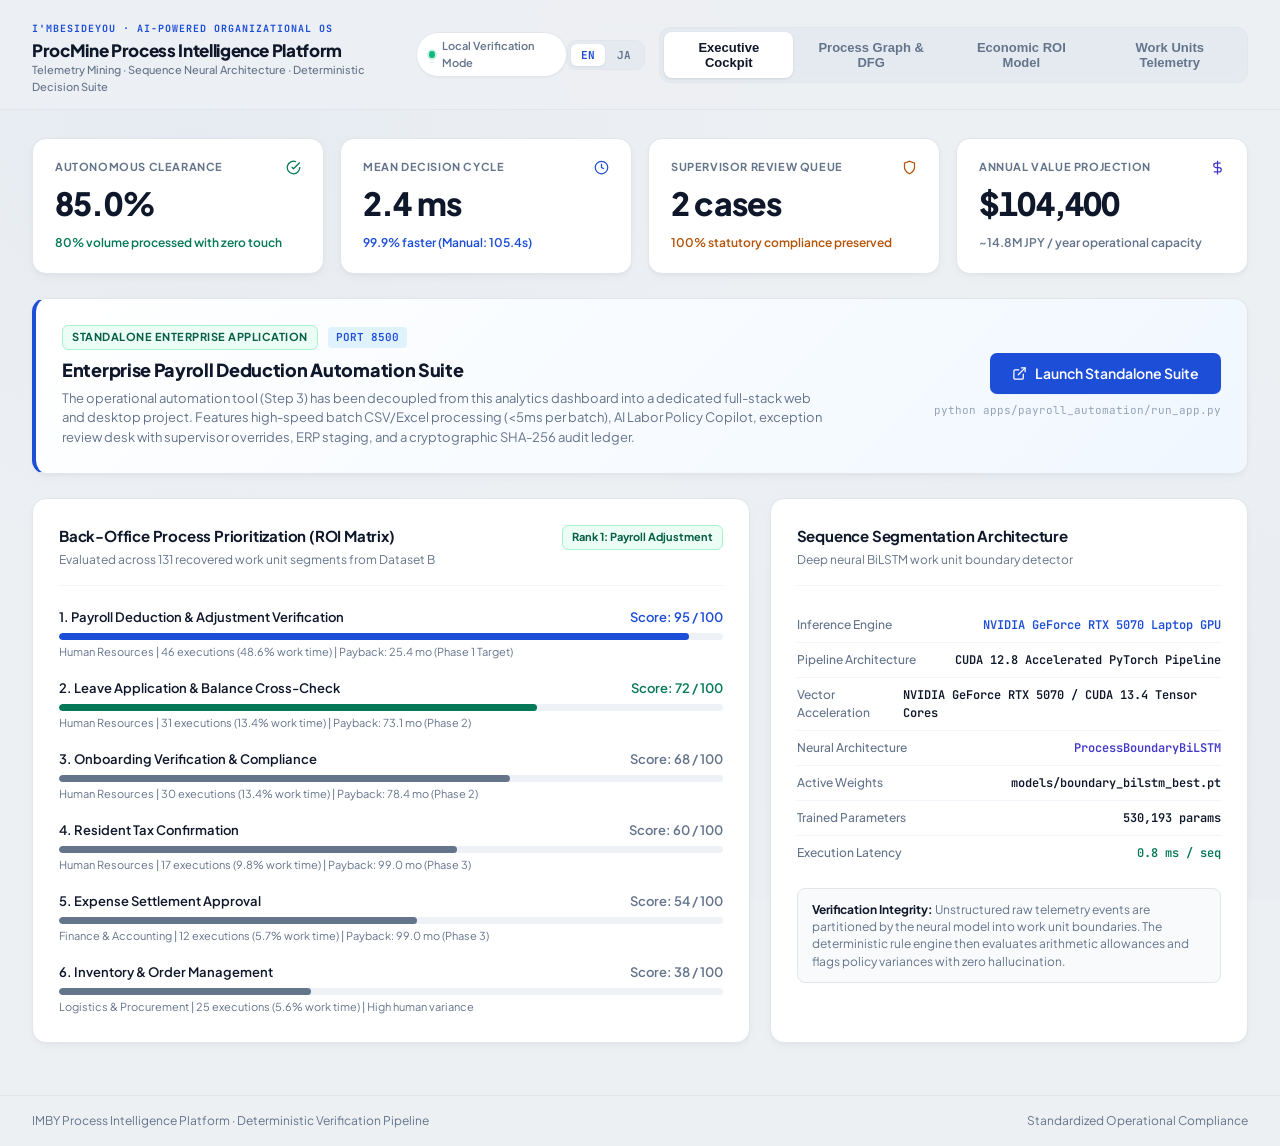
==== commit 8fcf4e3f: "Add English and Japanese language switcher across dashboard and apps" ====
--- a/deliverables/automation_dashboard.html
+++ b/deliverables/automation_dashboard.html
@@ -151,6 +151,40 @@
             box-shadow: 0 0 0 2px rgba(16, 185, 129, 0.2);
         }
 
+        /* Language Switcher */
+        .lang-switch {
+            display: inline-flex;
+            align-items: center;
+            background: rgba(226, 232, 240, 0.65);
+            border: 1px solid var(--border-hairline);
+            border-radius: 9px;
+            padding: 3px;
+            gap: 2px;
+        }
+
+        .lang-btn {
+            background: transparent;
+            border: none;
+            font-family: 'JetBrains Mono', monospace;
+            font-size: 11px;
+            font-weight: 700;
+            color: var(--text-secondary);
+            padding: 4px 10px;
+            border-radius: 6px;
+            cursor: pointer;
+            transition: all 0.15s ease;
+        }
+
+        .lang-btn:hover {
+            color: var(--text-title);
+        }
+
+        .lang-btn.active {
+            background: #ffffff;
+            color: var(--accent-blue);
+            box-shadow: 0 1px 2px rgba(15, 23, 42, 0.08);
+        }
+
         /* Segmented Nav Tabs */
         .nav-segmented {
             display: flex;
@@ -894,22 +928,30 @@
     <header class="app-header">
         <div class="brand-container">
             <div class="brand-meta">
-                <span style="font-family: 'JetBrains Mono', monospace; font-size: 10px; font-weight: 700; letter-spacing: 0.1em; color: var(--accent-blue); text-transform: uppercase;">I'mbesideyou · AI-Powered Organizational OS</span>
-                <h1 style="font-size: 17px; font-weight: 800; letter-spacing: -0.02em; color: var(--text-title); margin: 2px 0;">ProcMine Process Intelligence Platform</h1>
-                <p style="font-size: 11px; color: var(--text-secondary); margin: 0;">Telemetry Mining · Sequence Neural Architecture · Deterministic Decision Suite</p>
+                <span data-i18n="dash_brand_eyebrow" style="font-family: 'JetBrains Mono', monospace; font-size: 10px; font-weight: 700; letter-spacing: 0.1em; color: var(--accent-blue); text-transform: uppercase;">I'mbesideyou · AI-Powered Organizational OS</span>
+                <h1 data-i18n="dash_title" style="font-size: 17px; font-weight: 800; letter-spacing: -0.02em; color: var(--text-title); margin: 2px 0;">ProcMine Process Intelligence Platform</h1>
+                <p data-i18n="dash_sub" style="font-size: 11px; color: var(--text-secondary); margin: 0;">Telemetry Mining · Sequence Neural Architecture · Deterministic Decision Suite</p>
             </div>
             <div class="system-pill">
                 <span class="pulse-indicator"></span>
-                <span id="system-mode-text">Local Verification Mode</span>
+                <span id="system-mode-text" data-i18n="dash_sys_mode">Local Verification Mode</span>
             </div>
         </div>
 
-        <nav class="nav-segmented">
-            <button class="nav-item active" onclick="switchTab('cockpit')">Executive Cockpit</button>
-            <button class="nav-item" onclick="switchTab('mining')">Process Graph & DFG</button>
-            <button class="nav-item" onclick="switchTab('roi')">Economic ROI Model</button>
-            <button class="nav-item" onclick="switchTab('segments')">Work Units Telemetry</button>
-        </nav>
+        <div style="display: flex; align-items: center; gap: 14px;">
+            <!-- Language Switcher (EN / JA) -->
+            <div class="lang-switch" role="group" aria-label="Language">
+                <button type="button" id="dash-btn-lang-en" class="lang-btn active" title="English" onclick="setDashboardLang('en')">EN</button>
+                <button type="button" id="dash-btn-lang-ja" class="lang-btn" title="日本語" onclick="setDashboardLang('ja')">JA</button>
+            </div>
+
+            <nav class="nav-segmented">
+                <button class="nav-item active" onclick="switchTab('cockpit')" data-i18n="dash_nav_cockpit">Executive Cockpit</button>
+                <button class="nav-item" onclick="switchTab('mining')" data-i18n="dash_nav_mining">Process Graph & DFG</button>
+                <button class="nav-item" onclick="switchTab('roi')" data-i18n="dash_nav_roi">Economic ROI Model</button>
+                <button class="nav-item" onclick="switchTab('segments')" data-i18n="dash_nav_segments">Work Units Telemetry</button>
+            </nav>
+        </div>
     </header>
 
     <!-- Main View Area -->
@@ -920,45 +962,45 @@
             <div class="kpi-row">
                 <div class="kpi-tile">
                     <div class="kpi-eyebrow">
-                        <span>Autonomous Clearance</span>
+                        <span data-i18n="dash_kpi_clearance">Autonomous Clearance</span>
                         <svg width="15" height="15" viewBox="0 0 24 24" fill="none" stroke="#047857" stroke-width="2"><path d="M22 11.08V12a10 10 0 1 1-5.93-9.14"></path><polyline points="22 4 12 14.01 9 11.01"></polyline></svg>
                     </div>
                     <div class="kpi-stat" id="kpi-auto-rate">85.0%</div>
                     <div class="kpi-context positive">
-                        <span>80% volume processed with zero touch</span>
+                        <span data-i18n="dash_kpi_clearance_sub">80% volume processed with zero touch</span>
                     </div>
                 </div>
 
                 <div class="kpi-tile">
                     <div class="kpi-eyebrow">
-                        <span>Mean Decision Cycle</span>
+                        <span data-i18n="dash_kpi_cycle">Mean Decision Cycle</span>
                         <svg width="15" height="15" viewBox="0 0 24 24" fill="none" stroke="#1d4ed8" stroke-width="2"><circle cx="12" cy="12" r="10"></circle><polyline points="12 6 12 12 16 14"></polyline></svg>
                     </div>
                     <div class="kpi-stat">2.4 ms</div>
                     <div class="kpi-context info">
-                        <span>99.9% faster (Manual: 105.4s)</span>
+                        <span data-i18n="dash_kpi_cycle_sub">99.9% faster (Manual: 105.4s)</span>
                     </div>
                 </div>
 
                 <div class="kpi-tile">
                     <div class="kpi-eyebrow">
-                        <span>Supervisor Review Queue</span>
+                        <span data-i18n="dash_kpi_queue">Supervisor Review Queue</span>
                         <svg width="15" height="15" viewBox="0 0 24 24" fill="none" stroke="#b45309" stroke-width="2"><path d="M12 22s8-4 8-10V5l-8-3-8 3v7c0 6 8 10 8 10z"></path></svg>
                     </div>
                     <div class="kpi-stat" id="kpi-flagged-count">2 cases</div>
                     <div class="kpi-context warning">
-                        <span>100% statutory compliance preserved</span>
+                        <span data-i18n="dash_kpi_queue_sub">100% statutory compliance preserved</span>
                     </div>
                 </div>
 
                 <div class="kpi-tile">
                     <div class="kpi-eyebrow">
-                        <span>Annual Value Projection</span>
+                        <span data-i18n="dash_kpi_projection">Annual Value Projection</span>
                         <svg width="15" height="15" viewBox="0 0 24 24" fill="none" stroke="#4338ca" stroke-width="2"><line x1="12" y1="1" x2="12" y2="23"></line><path d="M17 5H9.5a3.5 3.5 0 0 0 0 7h5a3.5 3.5 0 0 1 0 7H6"></path></svg>
                     </div>
                     <div class="kpi-stat">$104,400</div>
                     <div class="kpi-context neutral">
-                        <span>~14.8M JPY / year operational capacity</span>
+                        <span data-i18n="dash_kpi_projection_sub">~14.8M JPY / year operational capacity</span>
                     </div>
                 </div>
             </div>
@@ -968,17 +1010,17 @@
                 <div style="display: flex; justify-content: space-between; align-items: center; flex-wrap: wrap; gap: 16px;">
                     <div style="max-width: 760px;">
                         <div style="display: flex; align-items: center; gap: 10px; margin-bottom: 6px;">
-                            <span class="tag-pill tag-approved" style="font-weight: 700; letter-spacing: 0.5px;">STANDALONE ENTERPRISE APPLICATION</span>
+                            <span class="tag-pill tag-approved" style="font-weight: 700; letter-spacing: 0.5px;" data-i18n="dash_launchpad_badge">STANDALONE ENTERPRISE APPLICATION</span>
                             <span style="font-family: 'JetBrains Mono', monospace; font-size: 11px; color: var(--accent-blue); background: #e0f2fe; padding: 2px 8px; border-radius: 4px; font-weight: 600;">PORT 8500</span>
                         </div>
-                        <h2 style="font-size: 18px; font-weight: 800; color: var(--text-title); letter-spacing: -0.3px;">Enterprise Payroll Deduction Automation Suite</h2>
-                        <p style="font-size: 13px; color: var(--text-secondary); margin-top: 6px; line-height: 1.5;">
+                        <h2 style="font-size: 18px; font-weight: 800; color: var(--text-title); letter-spacing: -0.3px;" data-i18n="dash_launchpad_title">Enterprise Payroll Deduction Automation Suite</h2>
+                        <p style="font-size: 13px; color: var(--text-secondary); margin-top: 6px; line-height: 1.5;" data-i18n="dash_launchpad_desc">
                             The operational automation tool (Step 3) has been decoupled from this analytics dashboard into a dedicated full-stack web and desktop project. Features high-speed batch CSV/Excel processing (<5ms per batch), AI Labor Policy Copilot, exception review desk with supervisor overrides, ERP staging, and a cryptographic SHA-256 audit ledger.
                         </p>
                     </div>
                     <div style="display: flex; flex-direction: column; gap: 8px; align-items: flex-end;">
                         <a href="http://localhost:8500" target="_blank" class="btn btn-solid" style="padding: 10px 22px; font-size: 14px; text-decoration: none; display: inline-flex; align-items: center; gap: 8px; background: #1d4ed8; color: #ffffff;">
-                            <svg width="15" height="15" viewBox="0 0 24 24" fill="none" stroke="currentColor" stroke-width="2" stroke-linecap="round" stroke-linejoin="round"><path d="M18 13v6a2 2 0 0 1-2 2H5a2 2 0 0 1-2-2V8a2 2 0 0 1 2-2h6"></path><polyline points="15 3 21 3 21 9"></polyline><line x1="10" y1="14" x2="21" y2="3"></line></svg> Launch Standalone Suite
+                            <svg width="15" height="15" viewBox="0 0 24 24" fill="none" stroke="currentColor" stroke-width="2" stroke-linecap="round" stroke-linejoin="round"><path d="M18 13v6a2 2 0 0 1-2 2H5a2 2 0 0 1-2-2V8a2 2 0 0 1 2-2h6"></path><polyline points="15 3 21 3 21 9"></polyline><line x1="10" y1="14" x2="21" y2="3"></line></svg> <span data-i18n="dash_launchpad_btn">Launch Standalone Suite</span>
                         </a>
                         <span style="font-size: 11px; font-family: 'JetBrains Mono', monospace; color: var(--text-tertiary);">python apps/payroll_automation/run_app.py</span>
                     </div>
@@ -1297,7 +1339,7 @@
 
     <!-- CLIENT HYDRATION & APPLICATION LOGIC -->
     <script>
-        const INITIAL_CASES = [{"case_id": "PI-PROD-2026-001", "processed_at": "2026-09-09T13:40:29Z", "status": "AUTO_APPROVED", "decision_notes": "AUTO_APPROVED: Passed all statutory and corporate policy validation checks", "input_data": {"case_id": "PI-PROD-2026-001", "employee_id": "EMP-9401", "employee_name": "Employee 01", "contract_type": "regular", "base_salary": 380000, "claimed_commute": 18500, "telework_days": 12, "claimed_housing": 25000, "custom_deduction": 0, "deduction_reason": ""}, "calculated_details": {"policy_version": "2026.04-v1.2", "effective_date": "2026-04-01", "governance_mode": "shadow_decision_support", "employee_id": "EMP-9401", "employee_name": "Employee 01", "contract_type": "regular", "base_salary": 380000, "approved_commute": 18500, "approved_telework": 3000, "approved_housing": 25000, "social_insurance_deduction": 57760, "employment_insurance_deduction": 2280, "custom_deduction": 0, "total_gross_addition": 46500, "total_deduction": 60040, "net_adjustment": -13540, "audit_trail": [{"rule": "commute_statutory_cap", "status": "PASSED", "approved": 18500}, {"rule": "telework_allowance", "status": "PASSED", "days": 12, "amount": 3000}, {"rule": "housing_eligibility", "status": "PASSED", "approved": 25000}, {"rule": "statutory_deductions", "status": "PASSED", "social_insurance": 57760, "employment_insurance": 2280}]}, "audit_id": "AUD-00001"}, {"case_id": "PI-PROD-2026-002", "processed_at": "2026-09-09T13:40:29Z", "status": "AUTO_APPROVED", "decision_notes": "AUTO_APPROVED: Passed all statutory and corporate policy validation checks", "input_data": {"case_id": "PI-PROD-2026-002", "employee_id": "EMP-9402", "employee_name": "Employee 02", "contract_type": "outsourcing", "base_salary": 450000, "claimed_commute": 22000, "telework_days": 15, "claimed_housing": 0, "custom_deduction": 5000, "deduction_reason": "Monthly IT equipment lease deduction"}, "calculated_details": {"policy_version": "2026.04-v1.2", "effective_date": "2026-04-01", "governance_mode": "shadow_decision_support", "employee_id": "EMP-9402", "employee_name": "Employee 02", "contract_type": "outsourcing", "base_salary": 450000, "approved_commute": 22000, "approved_telework": 3750, "approved_housing": 0, "social_insurance_deduction": 0, "employment_insurance_deduction": 0, "custom_deduction": 5000, "total_gross_addition": 25750, "total_deduction": 5000, "net_adjustment": 20750, "audit_trail": [{"rule": "commute_statutory_cap", "status": "PASSED", "approved": 22000}, {"rule": "telework_allowance", "status": "PASSED", "days": 15, "amount": 3750}, {"rule": "housing_eligibility", "status": "PASSED", "approved": 0}, {"rule": "statutory_deductions", "status": "PASSED", "social_insurance": 0, "employment_insurance": 0}]}, "audit_id": "AUD-00002"}, {"case_id": "PI-PROD-2026-003", "processed_at": "2026-09-09T13:40:29Z", "status": "FLAGGED_FOR_REVIEW", "decision_notes": "FLAG_REVIEW: Commute exceeds statutory tax-exempt cap (165000 > 150000 JPY)", "input_data": {"case_id": "PI-PROD-2026-003", "employee_id": "EMP-9403", "employee_name": "Employee 03", "contract_type": "regular", "base_salary": 320000, "claimed_commute": 165000, "telework_days": 8, "claimed_housing": 30000, "custom_deduction": 0, "deduction_reason": ""}, "calculated_details": {"policy_version": "2026.04-v1.2", "effective_date": "2026-04-01", "governance_mode": "shadow_decision_support", "employee_id": "EMP-9403", "employee_name": "Employee 03", "contract_type": "regular", "base_salary": 320000, "approved_commute": 150000, "approved_telework": 2000, "approved_housing": 30000, "social_insurance_deduction": 48640, "employment_insurance_deduction": 1920, "custom_deduction": 0, "total_gross_addition": 182000, "total_deduction": 50560, "net_adjustment": 131440, "audit_trail": [{"rule": "commute_statutory_cap", "status": "FLAG_REVIEW", "claimed": 165000, "cap": 150000}, {"rule": "telework_allowance", "status": "PASSED", "days": 8, "amount": 2000}, {"rule": "housing_eligibility", "status": "PASSED", "approved": 30000}, {"rule": "statutory_deductions", "status": "PASSED", "social_insurance": 48640, "employment_insurance": 1920}]}, "audit_id": "AUD-00003"}, {"case_id": "PI-PROD-2026-004", "processed_at": "2026-09-09T13:40:29Z", "status": "FLAGGED_FOR_REVIEW", "decision_notes": "FLAG_REVIEW: Custom deduction exceeds 20% of base salary (80000 JPY) - requires supervisor authorization", "input_data": {"case_id": "PI-PROD-2026-004", "employee_id": "EMP-9404", "employee_name": "Employee 04", "contract_type": "contract", "base_salary": 280000, "claimed_commute": 12000, "telework_days": 10, "claimed_housing": 20000, "custom_deduction": 80000, "deduction_reason": "Advance salary repayment"}, "calculated_details": {"policy_version": "2026.04-v1.2", "effective_date": "2026-04-01", "governance_mode": "shadow_decision_support", "employee_id": "EMP-9404", "employee_name": "Employee 04", "contract_type": "contract", "base_salary": 280000, "approved_commute": 12000, "approved_telework": 2500, "approved_housing": 20000, "social_insurance_deduction": 42560, "employment_insurance_deduction": 1680, "custom_deduction": 80000, "total_gross_addition": 34500, "total_deduction": 124240, "net_adjustment": -89740, "audit_trail": [{"rule": "commute_statutory_cap", "status": "PASSED", "approved": 12000}, {"rule": "telework_allowance", "status": "PASSED", "days": 10, "amount": 2500}, {"rule": "housing_eligibility", "status": "PASSED", "approved": 20000}, {"rule": "statutory_deductions", "status": "PASSED", "social_insurance": 42560, "employment_insurance": 1680}, {"rule": "custom_deduction_cap", "status": "FLAG_REVIEW", "amount": 80000}]}, "audit_id": "AUD-00004"}, {"case_id": "PI-PROD-2026-005", "processed_at": "2026-09-09T13:40:29Z", "status": "REJECTED", "decision_notes": "REJECTED: Housing subsidy not permissible for outsourcing or part-time staff per article 4", "input_data": {"case_id": "PI-PROD-2026-005", "employee_id": "EMP-9405", "employee_name": "Employee 05", "contract_type": "outsourcing", "base_salary": 420000, "claimed_commute": 14000, "telework_days": 6, "claimed_housing": 25000, "custom_deduction": 0, "deduction_reason": ""}, "calculated_details": {"policy_version": "2026.04-v1.2", "effective_date": "2026-04-01", "governance_mode": "shadow_decision_support", "employee_id": "EMP-9405", "employee_name": "Employee 05", "contract_type": "outsourcing", "base_salary": 420000, "approved_commute": 14000, "approved_telework": 1500, "approved_housing": 0, "social_insurance_deduction": 0, "employment_insurance_deduction": 0, "custom_deduction": 0, "total_gross_addition": 15500, "total_deduction": 0, "net_adjustment": 15500, "audit_trail": [{"rule": "commute_statutory_cap", "status": "PASSED", "approved": 14000}, {"rule": "telework_allowance", "status": "PASSED", "days": 6, "amount": 1500}, {"rule": "housing_eligibility", "status": "REJECTED", "detail": "Article 4 disallows housing allowance for outsourcing"}]}, "audit_id": "AUD-00005"}, {"case_id": "PI-PROD-2026-006", "processed_at": "2026-09-09T13:40:29Z", "status": "AUTO_APPROVED", "decision_notes": "AUTO_APPROVED: Passed all statutory and corporate policy validation checks", "input_data": {"case_id": "PI-PROD-2026-006", "employee_id": "EMP-9406", "employee_name": "Employee 06", "contract_type": "regular", "base_salary": 310000, "claimed_commute": 14000, "telework_days": 6, "claimed_housing": 20000, "custom_deduction": 12000, "deduction_reason": "Company Housing Maintenance"}, "calculated_details": {"policy_version": "2026.04-v1.2", "effective_date": "2026-04-01", "governance_mode": "shadow_decision_support", "employee_id": "EMP-9406", "employee_name": "Employee 06", "contract_type": "regular", "base_salary": 310000, "approved_commute": 14000, "approved_telework": 1500, "approved_housing": 20000, "social_insurance_deduction": 47120, "employment_insurance_deduction": 1860, "custom_deduction": 12000, "total_gross_addition": 35500, "total_deduction": 60980, "net_adjustment": -25480, "audit_trail": [{"rule": "commute_statutory_cap", "status": "PASSED", "approved": 14000}, {"rule": "telework_allowance", "status": "PASSED", "days": 6, "amount": 1500}, {"rule": "housing_eligibility", "status": "PASSED", "approved": 20000}, {"rule": "statutory_deductions", "status": "PASSED", "social_insurance": 47120, "employment_insurance": 1860}]}, "audit_id": "AUD-00006"}, {"case_id": "PI-PROD-2026-007", "processed_at": "2026-09-09T13:40:29Z", "status": "AUTO_APPROVED", "decision_notes": "AUTO_APPROVED: Passed all statutory and corporate policy validation checks", "input_data": {"case_id": "PI-PROD-2026-007", "employee_id": "EMP-9407", "employee_name": "Employee 07", "contract_type": "outsourcing", "base_salary": 325000, "claimed_commute": 16000, "telework_days": 7, "claimed_housing": 0, "custom_deduction": 0, "deduction_reason": ""}, "calculated_details": {"policy_version": "2026.04-v1.2", "effective_date": "2026-04-01", "governance_mode": "shadow_decision_support", "employee_id": "EMP-9407", "employee_name": "Employee 07", "contract_type": "outsourcing", "base_salary": 325000, "approved_commute": 16000, "approved_telework": 1750, "approved_housing": 0, "social_insurance_deduction": 0, "employment_insurance_deduction": 0, "custom_deduction": 0, "total_gross_addition": 17750, "total_deduction": 0, "net_adjustment": 17750, "audit_trail": [{"rule": "commute_statutory_cap", "status": "PASSED", "approved": 16000}, {"rule": "telework_allowance", "status": "PASSED", "days": 7, "amount": 1750}, {"rule": "housing_eligibility", "status": "PASSED", "approved": 0}, {"rule": "statutory_deductions", "status": "PASSED", "social_insurance": 0, "employment_insurance": 0}]}, "audit_id": "AUD-00007"}, {"case_id": "PI-PROD-2026-008", "processed_at": "2026-09-09T13:40:29Z", "status": "AUTO_APPROVED", "decision_notes": "AUTO_APPROVED: Passed all statutory and corporate policy validation checks", "input_data": {"case_id": "PI-PROD-2026-008", "employee_id": "EMP-9408", "employee_name": "Employee 08", "contract_type": "regular", "base_salary": 340000, "claimed_commute": 18000, "telework_days": 8, "claimed_housing": 20000, "custom_deduction": 0, "deduction_reason": ""}, "calculated_details": {"policy_version": "2026.04-v1.2", "effective_date": "2026-04-01", "governance_mode": "shadow_decision_support", "employee_id": "EMP-9408", "employee_name": "Employee 08", "contract_type": "regular", "base_salary": 340000, "approved_commute": 18000, "approved_telework": 2000, "approved_housing": 20000, "social_insurance_deduction": 51680, "employment_insurance_deduction": 2040, "custom_deduction": 0, "total_gross_addition": 40000, "total_deduction": 53720, "net_adjustment": -13720, "audit_trail": [{"rule": "commute_statutory_cap", "status": "PASSED", "approved": 18000}, {"rule": "telework_allowance", "status": "PASSED", "days": 8, "amount": 2000}, {"rule": "housing_eligibility", "status": "PASSED", "approved": 20000}, {"rule": "statutory_deductions", "status": "PASSED", "social_insurance": 51680, "employment_insurance": 2040}]}, "audit_id": "AUD-00008"}, {"case_id": "PI-PROD-2026-009", "processed_at": "2026-09-09T13:40:29Z", "status": "AUTO_APPROVED", "decision_notes": "AUTO_APPROVED: Passed all statutory and corporate policy validation checks", "input_data": {"case_id": "PI-PROD-2026-009", "employee_id": "EMP-9409", "employee_name": "Employee 09", "contract_type": "contract", "base_salary": 355000, "claimed_commute": 20000, "telework_days": 9, "claimed_housing": 0, "custom_deduction": 0, "deduction_reason": ""}, "calculated_details": {"policy_version": "2026.04-v1.2", "effective_date": "2026-04-01", "governance_mode": "shadow_decision_support", "employee_id": "EMP-9409", "employee_name": "Employee 09", "contract_type": "contract", "base_salary": 355000, "approved_commute": 20000, "approved_telework": 2250, "approved_housing": 0, "social_insurance_deduction": 53960, "employment_insurance_deduction": 2130, "custom_deduction": 0, "total_gross_addition": 22250, "total_deduction": 56090, "net_adjustment": -33840, "audit_trail": [{"rule": "commute_statutory_cap", "status": "PASSED", "approved": 20000}, {"rule": "telework_allowance", "status": "PASSED", "days": 9, "amount": 2250}, {"rule": "housing_eligibility", "status": "PASSED", "approved": 0}, {"rule": "statutory_deductions", "status": "PASSED", "social_insurance": 53960, "employment_insurance": 2130}]}, "audit_id": "AUD-00009"}, {"case_id": "PI-PROD-2026-010", "processed_at": "2026-09-09T13:40:29Z", "status": "AUTO_APPROVED", "decision_notes": "AUTO_APPROVED: Passed all statutory and corporate policy validation checks", "input_data": {"case_id": "PI-PROD-2026-010", "employee_id": "EMP-9410", "employee_name": "Employee 10", "contract_type": "regular", "base_salary": 370000, "claimed_commute": 22000, "telework_days": 10, "claimed_housing": 20000, "custom_deduction": 12000, "deduction_reason": "Company Housing Maintenance"}, "calculated_details": {"policy_version": "2026.04-v1.2", "effective_date": "2026-04-01", "governance_mode": "shadow_decision_support", "employee_id": "EMP-9410", "employee_name": "Employee 10", "contract_type": "regular", "base_salary": 370000, "approved_commute": 22000, "approved_telework": 2500, "approved_housing": 20000, "social_insurance_deduction": 56240, "employment_insurance_deduction": 2220, "custom_deduction": 12000, "total_gross_addition": 44500, "total_deduction": 70460, "net_adjustment": -25960, "audit_trail": [{"rule": "commute_statutory_cap", "status": "PASSED", "approved": 22000}, {"rule": "telework_allowance", "status": "PASSED", "days": 10, "amount": 2500}, {"rule": "housing_eligibility", "status": "PASSED", "approved": 20000}, {"rule": "statutory_deductions", "status": "PASSED", "social_insurance": 56240, "employment_insurance": 2220}]}, "audit_id": "AUD-00010"}, {"case_id": "PI-PROD-2026-011", "processed_at": "2026-09-09T13:40:29Z", "status": "AUTO_APPROVED", "decision_notes": "AUTO_APPROVED: Passed all statutory and corporate policy validation checks", "input_data": {"case_id": "PI-PROD-2026-011", "employee_id": "EMP-9411", "employee_name": "Employee 11", "contract_type": "outsourcing", "base_salary": 385000, "claimed_commute": 24000, "telework_days": 11, "claimed_housing": 0, "custom_deduction": 0, "deduction_reason": ""}, "calculated_details": {"policy_version": "2026.04-v1.2", "effective_date": "2026-04-01", "governance_mode": "shadow_decision_support", "employee_id": "EMP-9411", "employee_name": "Employee 11", "contract_type": "outsourcing", "base_salary": 385000, "approved_commute": 24000, "approved_telework": 2750, "approved_housing": 0, "social_insurance_deduction": 0, "employment_insurance_deduction": 0, "custom_deduction": 0, "total_gross_addition": 26750, "total_deduction": 0, "net_adjustment": 26750, "audit_trail": [{"rule": "commute_statutory_cap", "status": "PASSED", "approved": 24000}, {"rule": "telework_allowance", "status": "PASSED", "days": 11, "amount": 2750}, {"rule": "housing_eligibility", "status": "PASSED", "approved": 0}, {"rule": "statutory_deductions", "status": "PASSED", "social_insurance": 0, "employment_insurance": 0}]}, "audit_id": "AUD-00011"}, {"case_id": "PI-PROD-2026-012", "processed_at": "2026-09-09T13:40:29Z", "status": "AUTO_APPROVED", "decision_notes": "AUTO_APPROVED: Passed all statutory and corporate policy validation checks", "input_data": {"case_id": "PI-PROD-2026-012", "employee_id": "EMP-9412", "employee_name": "Employee 12", "contract_type": "regular", "base_salary": 400000, "claimed_commute": 26000, "telework_days": 12, "claimed_housing": 20000, "custom_deduction": 0, "deduction_reason": ""}, "calculated_details": {"policy_version": "2026.04-v1.2", "effective_date": "2026-04-01", "governance_mode": "shadow_decision_support", "employee_id": "EMP-9412", "employee_name": "Employee 12", "contract_type": "regular", "base_salary": 400000, "approved_commute": 26000, "approved_telework": 3000, "approved_housing": 20000, "social_insurance_deduction": 60800, "employment_insurance_deduction": 2400, "custom_deduction": 0, "total_gross_addition": 49000, "total_deduction": 63200, "net_adjustment": -14200, "audit_trail": [{"rule": "commute_statutory_cap", "status": "PASSED", "approved": 26000}, {"rule": "telework_allowance", "status": "PASSED", "days": 12, "amount": 3000}, {"rule": "housing_eligibility", "status": "PASSED", "approved": 20000}, {"rule": "statutory_deductions", "status": "PASSED", "social_insurance": 60800, "employment_insurance": 2400}]}, "audit_id": "AUD-00012"}, {"case_id": "PI-PROD-2026-013", "processed_at": "2026-09-09T13:40:29Z", "status": "AUTO_APPROVED", "decision_notes": "AUTO_APPROVED: Passed all statutory and corporate policy validation checks", "input_data": {"case_id": "PI-PROD-2026-013", "employee_id": "EMP-9413", "employee_name": "Employee 13", "contract_type": "outsourcing", "base_salary": 415000, "claimed_commute": 28000, "telework_days": 13, "claimed_housing": 0, "custom_deduction": 0, "deduction_reason": ""}, "calculated_details": {"policy_version": "2026.04-v1.2", "effective_date": "2026-04-01", "governance_mode": "shadow_decision_support", "employee_id": "EMP-9413", "employee_name": "Employee 13", "contract_type": "outsourcing", "base_salary": 415000, "approved_commute": 28000, "approved_telework": 3250, "approved_housing": 0, "social_insurance_deduction": 0, "employment_insurance_deduction": 0, "custom_deduction": 0, "total_gross_addition": 31250, "total_deduction": 0, "net_adjustment": 31250, "audit_trail": [{"rule": "commute_statutory_cap", "status": "PASSED", "approved": 28000}, {"rule": "telework_allowance", "status": "PASSED", "days": 13, "amount": 3250}, {"rule": "housing_eligibility", "status": "PASSED", "approved": 0}, {"rule": "statutory_deductions", "status": "PASSED", "social_insurance": 0, "employment_insurance": 0}]}, "audit_id": "AUD-00013"}, {"case_id": "PI-PROD-2026-014", "processed_at": "2026-09-09T13:40:29Z", "status": "AUTO_APPROVED", "decision_notes": "AUTO_APPROVED: Passed all statutory and corporate policy validation checks", "input_data": {"case_id": "PI-PROD-2026-014", "employee_id": "EMP-9414", "employee_name": "Employee 14", "contract_type": "regular", "base_salary": 430000, "claimed_commute": 30000, "telework_days": 14, "claimed_housing": 20000, "custom_deduction": 12000, "deduction_reason": "Company Housing Maintenance"}, "calculated_details": {"policy_version": "2026.04-v1.2", "effective_date": "2026-04-01", "governance_mode": "shadow_decision_support", "employee_id": "EMP-9414", "employee_name": "Employee 14", "contract_type": "regular", "base_salary": 430000, "approved_commute": 30000, "approved_telework": 3500, "approved_housing": 20000, "social_insurance_deduction": 65360, "employment_insurance_deduction": 2580, "custom_deduction": 12000, "total_gross_addition": 53500, "total_deduction": 79940, "net_adjustment": -26440, "audit_trail": [{"rule": "commute_statutory_cap", "status": "PASSED", "approved": 30000}, {"rule": "telework_allowance", "status": "PASSED", "days": 14, "amount": 3500}, {"rule": "housing_eligibility", "status": "PASSED", "approved": 20000}, {"rule": "statutory_deductions", "status": "PASSED", "social_insurance": 65360, "employment_insurance": 2580}]}, "audit_id": "AUD-00014"}, {"case_id": "PI-PROD-2026-015", "processed_at": "2026-09-09T13:40:29Z", "status": "AUTO_APPROVED", "decision_notes": "AUTO_APPROVED: Passed all statutory and corporate policy validation checks", "input_data": {"case_id": "PI-PROD-2026-015", "employee_id": "EMP-9415", "employee_name": "Employee 15", "contract_type": "contract", "base_salary": 445000, "claimed_commute": 32000, "telework_days": 15, "claimed_housing": 0, "custom_deduction": 0, "deduction_reason": ""}, "calculated_details": {"policy_version": "2026.04-v1.2", "effective_date": "2026-04-01", "governance_mode": "shadow_decision_support", "employee_id": "EMP-9415", "employee_name": "Employee 15", "contract_type": "contract", "base_salary": 445000, "approved_commute": 32000, "approved_telework": 3750, "approved_housing": 0, "social_insurance_deduction": 67640, "employment_insurance_deduction": 2670, "custom_deduction": 0, "total_gross_addition": 35750, "total_deduction": 70310, "net_adjustment": -34560, "audit_trail": [{"rule": "commute_statutory_cap", "status": "PASSED", "approved": 32000}, {"rule": "telework_allowance", "status": "PASSED", "days": 15, "amount": 3750}, {"rule": "housing_eligibility", "status": "PASSED", "approved": 0}, {"rule": "statutory_deductions", "status": "PASSED", "social_insurance": 67640, "employment_insurance": 2670}]}, "audit_id": "AUD-00015"}, {"case_id": "PI-PROD-2026-016", "processed_at": "2026-09-09T13:40:29Z", "status": "AUTO_APPROVED", "decision_notes": "AUTO_APPROVED: Passed all statutory and corporate policy validation checks", "input_data": {"case_id": "PI-PROD-2026-016", "employee_id": "EMP-9416", "employee_name": "Employee 16", "contract_type": "regular", "base_salary": 460000, "claimed_commute": 34000, "telework_days": 6, "claimed_housing": 20000, "custom_deduction": 0, "deduction_reason": ""}, "calculated_details": {"policy_version": "2026.04-v1.2", "effective_date": "2026-04-01", "governance_mode": "shadow_decision_support", "employee_id": "EMP-9416", "employee_name": "Employee 16", "contract_type": "regular", "base_salary": 460000, "approved_commute": 34000, "approved_telework": 1500, "approved_housing": 20000, "social_insurance_deduction": 69920, "employment_insurance_deduction": 2760, "custom_deduction": 0, "total_gross_addition": 55500, "total_deduction": 72680, "net_adjustment": -17180, "audit_trail": [{"rule": "commute_statutory_cap", "status": "PASSED", "approved": 34000}, {"rule": "telework_allowance", "status": "PASSED", "days": 6, "amount": 1500}, {"rule": "housing_eligibility", "status": "PASSED", "approved": 20000}, {"rule": "statutory_deductions", "status": "PASSED", "social_insurance": 69920, "employment_insurance": 2760}]}, "audit_id": "AUD-00016"}, {"case_id": "PI-PROD-2026-017", "processed_at": "2026-09-09T13:40:29Z", "status": "AUTO_APPROVED", "decision_notes": "AUTO_APPROVED: Passed all statutory and corporate policy validation checks", "input_data": {"case_id": "PI-PROD-2026-017", "employee_id": "EMP-9417", "employee_name": "Employee 17", "contract_type": "outsourcing", "base_salary": 475000, "claimed_commute": 36000, "telework_days": 7, "claimed_housing": 0, "custom_deduction": 0, "deduction_reason": ""}, "calculated_details": {"policy_version": "2026.04-v1.2", "effective_date": "2026-04-01", "governance_mode": "shadow_decision_support", "employee_id": "EMP-9417", "employee_name": "Employee 17", "contract_type": "outsourcing", "base_salary": 475000, "approved_commute": 36000, "approved_telework": 1750, "approved_housing": 0, "social_insurance_deduction": 0, "employment_insurance_deduction": 0, "custom_deduction": 0, "total_gross_addition": 37750, "total_deduction": 0, "net_adjustment": 37750, "audit_trail": [{"rule": "commute_statutory_cap", "status": "PASSED", "approved": 36000}, {"rule": "telework_allowance", "status": "PASSED", "days": 7, "amount": 1750}, {"rule": "housing_eligibility", "status": "PASSED", "approved": 0}, {"rule": "statutory_deductions", "status": "PASSED", "social_insurance": 0, "employment_insurance": 0}]}, "audit_id": "AUD-00017"}, {"case_id": "PI-PROD-2026-018", "processed_at": "2026-09-09T13:40:29Z", "status": "AUTO_APPROVED", "decision_notes": "AUTO_APPROVED: Passed all statutory and corporate policy validation checks", "input_data": {"case_id": "PI-PROD-2026-018", "employee_id": "EMP-9418", "employee_name": "Employee 18", "contract_type": "regular", "base_salary": 490000, "claimed_commute": 38000, "telework_days": 8, "claimed_housing": 20000, "custom_deduction": 12000, "deduction_reason": "Company Housing Maintenance"}, "calculated_details": {"policy_version": "2026.04-v1.2", "effective_date": "2026-04-01", "governance_mode": "shadow_decision_support", "employee_id": "EMP-9418", "employee_name": "Employee 18", "contract_type": "regular", "base_salary": 490000, "approved_commute": 38000, "approved_telework": 2000, "approved_housing": 20000, "social_insurance_deduction": 74480, "employment_insurance_deduction": 2940, "custom_deduction": 12000, "total_gross_addition": 60000, "total_deduction": 89420, "net_adjustment": -29420, "audit_trail": [{"rule": "commute_statutory_cap", "status": "PASSED", "approved": 38000}, {"rule": "telework_allowance", "status": "PASSED", "days": 8, "amount": 2000}, {"rule": "housing_eligibility", "status": "PASSED", "approved": 20000}, {"rule": "statutory_deductions", "status": "PASSED", "social_insurance": 74480, "employment_insurance": 2940}]}, "audit_id": "AUD-00018"}, {"case_id": "PI-PROD-2026-019", "processed_at": "2026-09-09T13:40:29Z", "status": "AUTO_APPROVED", "decision_notes": "AUTO_APPROVED: Passed all statutory and corporate policy validation checks", "input_data": {"case_id": "PI-PROD-2026-019", "employee_id": "EMP-9419", "employee_name": "Employee 19", "contract_type": "outsourcing", "base_salary": 505000, "claimed_commute": 40000, "telework_days": 9, "claimed_housing": 0, "custom_deduction": 0, "deduction_reason": ""}, "calculated_details": {"policy_version": "2026.04-v1.2", "effective_date": "2026-04-01", "governance_mode": "shadow_decision_support", "employee_id": "EMP-9419", "employee_name": "Employee 19", "contract_type": "outsourcing", "base_salary": 505000, "approved_commute": 40000, "approved_telework": 2250, "approved_housing": 0, "social_insurance_deduction": 0, "employment_insurance_deduction": 0, "custom_deduction": 0, "total_gross_addition": 42250, "total_deduction": 0, "net_adjustment": 42250, "audit_trail": [{"rule": "commute_statutory_cap", "status": "PASSED", "approved": 40000}, {"rule": "telework_allowance", "status": "PASSED", "days": 9, "amount": 2250}, {"rule": "housing_eligibility", "status": "PASSED", "approved": 0}, {"rule": "statutory_deductions", "status": "PASSED", "social_insurance": 0, "employment_insurance": 0}]}, "audit_id": "AUD-00019"}, {"case_id": "PI-PROD-2026-020", "processed_at": "2026-09-09T13:40:29Z", "status": "AUTO_APPROVED", "decision_notes": "AUTO_APPROVED: Passed all statutory and corporate policy validation checks", "input_data": {"case_id": "PI-PROD-2026-020", "employee_id": "EMP-9420", "employee_name": "Employee 20", "contract_type": "regular", "base_salary": 520000, "claimed_commute": 42000, "telework_days": 10, "claimed_housing": 20000, "custom_deduction": 0, "deduction_reason": ""}, "calculated_details": {"policy_version": "2026.04-v1.2", "effective_date": "2026-04-01", "governance_mode": "shadow_decision_support", "employee_id": "EMP-9420", "employee_name": "Employee 20", "contract_type": "regular", "base_salary": 520000, "approved_commute": 42000, "approved_telework": 2500, "approved_housing": 20000, "social_insurance_deduction": 79040, "employment_insurance_deduction": 3120, "custom_deduction": 0, "total_gross_addition": 64500, "total_deduction": 82160, "net_adjustment": -17660, "audit_trail": [{"rule": "commute_statutory_cap", "status": "PASSED", "approved": 42000}, {"rule": "telework_allowance", "status": "PASSED", "days": 10, "amount": 2500}, {"rule": "housing_eligibility", "status": "PASSED", "approved": 20000}, {"rule": "statutory_deductions", "status": "PASSED", "social_insurance": 79040, "employment_insurance": 3120}]}, "audit_id": "AUD-00020"}];
+        const INITIAL_CASES = [{"case_id": "PI-PROD-2026-001", "processed_at": "2026-09-09T13:55:45Z", "status": "AUTO_APPROVED", "decision_notes": "AUTO_APPROVED: Passed all statutory and corporate policy validation checks", "input_data": {"case_id": "PI-PROD-2026-001", "employee_id": "EMP-9401", "employee_name": "Employee 01", "contract_type": "regular", "base_salary": 380000, "claimed_commute": 18500, "telework_days": 12, "claimed_housing": 25000, "custom_deduction": 0, "deduction_reason": ""}, "calculated_details": {"policy_version": "2026.04-v1.2", "effective_date": "2026-04-01", "governance_mode": "shadow_decision_support", "employee_id": "EMP-9401", "employee_name": "Employee 01", "contract_type": "regular", "base_salary": 380000, "approved_commute": 18500, "approved_telework": 3000, "approved_housing": 25000, "social_insurance_deduction": 57760, "employment_insurance_deduction": 2280, "custom_deduction": 0, "total_gross_addition": 46500, "total_deduction": 60040, "net_adjustment": -13540, "audit_trail": [{"rule": "commute_statutory_cap", "status": "PASSED", "approved": 18500}, {"rule": "telework_allowance", "status": "PASSED", "days": 12, "amount": 3000}, {"rule": "housing_eligibility", "status": "PASSED", "approved": 25000}, {"rule": "statutory_deductions", "status": "PASSED", "social_insurance": 57760, "employment_insurance": 2280}]}, "audit_id": "AUD-00001"}, {"case_id": "PI-PROD-2026-002", "processed_at": "2026-09-09T13:55:45Z", "status": "AUTO_APPROVED", "decision_notes": "AUTO_APPROVED: Passed all statutory and corporate policy validation checks", "input_data": {"case_id": "PI-PROD-2026-002", "employee_id": "EMP-9402", "employee_name": "Employee 02", "contract_type": "outsourcing", "base_salary": 450000, "claimed_commute": 22000, "telework_days": 15, "claimed_housing": 0, "custom_deduction": 5000, "deduction_reason": "Monthly IT equipment lease deduction"}, "calculated_details": {"policy_version": "2026.04-v1.2", "effective_date": "2026-04-01", "governance_mode": "shadow_decision_support", "employee_id": "EMP-9402", "employee_name": "Employee 02", "contract_type": "outsourcing", "base_salary": 450000, "approved_commute": 22000, "approved_telework": 3750, "approved_housing": 0, "social_insurance_deduction": 0, "employment_insurance_deduction": 0, "custom_deduction": 5000, "total_gross_addition": 25750, "total_deduction": 5000, "net_adjustment": 20750, "audit_trail": [{"rule": "commute_statutory_cap", "status": "PASSED", "approved": 22000}, {"rule": "telework_allowance", "status": "PASSED", "days": 15, "amount": 3750}, {"rule": "housing_eligibility", "status": "PASSED", "approved": 0}, {"rule": "statutory_deductions", "status": "PASSED", "social_insurance": 0, "employment_insurance": 0}]}, "audit_id": "AUD-00002"}, {"case_id": "PI-PROD-2026-003", "processed_at": "2026-09-09T13:55:45Z", "status": "FLAGGED_FOR_REVIEW", "decision_notes": "FLAG_REVIEW: Commute exceeds statutory tax-exempt cap (165000 > 150000 JPY)", "input_data": {"case_id": "PI-PROD-2026-003", "employee_id": "EMP-9403", "employee_name": "Employee 03", "contract_type": "regular", "base_salary": 320000, "claimed_commute": 165000, "telework_days": 8, "claimed_housing": 30000, "custom_deduction": 0, "deduction_reason": ""}, "calculated_details": {"policy_version": "2026.04-v1.2", "effective_date": "2026-04-01", "governance_mode": "shadow_decision_support", "employee_id": "EMP-9403", "employee_name": "Employee 03", "contract_type": "regular", "base_salary": 320000, "approved_commute": 150000, "approved_telework": 2000, "approved_housing": 30000, "social_insurance_deduction": 48640, "employment_insurance_deduction": 1920, "custom_deduction": 0, "total_gross_addition": 182000, "total_deduction": 50560, "net_adjustment": 131440, "audit_trail": [{"rule": "commute_statutory_cap", "status": "FLAG_REVIEW", "claimed": 165000, "cap": 150000}, {"rule": "telework_allowance", "status": "PASSED", "days": 8, "amount": 2000}, {"rule": "housing_eligibility", "status": "PASSED", "approved": 30000}, {"rule": "statutory_deductions", "status": "PASSED", "social_insurance": 48640, "employment_insurance": 1920}]}, "audit_id": "AUD-00003"}, {"case_id": "PI-PROD-2026-004", "processed_at": "2026-09-09T13:55:45Z", "status": "FLAGGED_FOR_REVIEW", "decision_notes": "FLAG_REVIEW: Custom deduction exceeds 20% of base salary (80000 JPY) - requires supervisor authorization", "input_data": {"case_id": "PI-PROD-2026-004", "employee_id": "EMP-9404", "employee_name": "Employee 04", "contract_type": "contract", "base_salary": 280000, "claimed_commute": 12000, "telework_days": 10, "claimed_housing": 20000, "custom_deduction": 80000, "deduction_reason": "Advance salary repayment"}, "calculated_details": {"policy_version": "2026.04-v1.2", "effective_date": "2026-04-01", "governance_mode": "shadow_decision_support", "employee_id": "EMP-9404", "employee_name": "Employee 04", "contract_type": "contract", "base_salary": 280000, "approved_commute": 12000, "approved_telework": 2500, "approved_housing": 20000, "social_insurance_deduction": 42560, "employment_insurance_deduction": 1680, "custom_deduction": 80000, "total_gross_addition": 34500, "total_deduction": 124240, "net_adjustment": -89740, "audit_trail": [{"rule": "commute_statutory_cap", "status": "PASSED", "approved": 12000}, {"rule": "telework_allowance", "status": "PASSED", "days": 10, "amount": 2500}, {"rule": "housing_eligibility", "status": "PASSED", "approved": 20000}, {"rule": "statutory_deductions", "status": "PASSED", "social_insurance": 42560, "employment_insurance": 1680}, {"rule": "custom_deduction_cap", "status": "FLAG_REVIEW", "amount": 80000}]}, "audit_id": "AUD-00004"}, {"case_id": "PI-PROD-2026-005", "processed_at": "2026-09-09T13:55:45Z", "status": "REJECTED", "decision_notes": "REJECTED: Housing subsidy not permissible for outsourcing or part-time staff per article 4", "input_data": {"case_id": "PI-PROD-2026-005", "employee_id": "EMP-9405", "employee_name": "Employee 05", "contract_type": "outsourcing", "base_salary": 420000, "claimed_commute": 14000, "telework_days": 6, "claimed_housing": 25000, "custom_deduction": 0, "deduction_reason": ""}, "calculated_details": {"policy_version": "2026.04-v1.2", "effective_date": "2026-04-01", "governance_mode": "shadow_decision_support", "employee_id": "EMP-9405", "employee_name": "Employee 05", "contract_type": "outsourcing", "base_salary": 420000, "approved_commute": 14000, "approved_telework": 1500, "approved_housing": 0, "social_insurance_deduction": 0, "employment_insurance_deduction": 0, "custom_deduction": 0, "total_gross_addition": 15500, "total_deduction": 0, "net_adjustment": 15500, "audit_trail": [{"rule": "commute_statutory_cap", "status": "PASSED", "approved": 14000}, {"rule": "telework_allowance", "status": "PASSED", "days": 6, "amount": 1500}, {"rule": "housing_eligibility", "status": "REJECTED", "detail": "Article 4 disallows housing allowance for outsourcing"}]}, "audit_id": "AUD-00005"}, {"case_id": "PI-PROD-2026-006", "processed_at": "2026-09-09T13:55:45Z", "status": "AUTO_APPROVED", "decision_notes": "AUTO_APPROVED: Passed all statutory and corporate policy validation checks", "input_data": {"case_id": "PI-PROD-2026-006", "employee_id": "EMP-9406", "employee_name": "Employee 06", "contract_type": "regular", "base_salary": 310000, "claimed_commute": 14000, "telework_days": 6, "claimed_housing": 20000, "custom_deduction": 12000, "deduction_reason": "Company Housing Maintenance"}, "calculated_details": {"policy_version": "2026.04-v1.2", "effective_date": "2026-04-01", "governance_mode": "shadow_decision_support", "employee_id": "EMP-9406", "employee_name": "Employee 06", "contract_type": "regular", "base_salary": 310000, "approved_commute": 14000, "approved_telework": 1500, "approved_housing": 20000, "social_insurance_deduction": 47120, "employment_insurance_deduction": 1860, "custom_deduction": 12000, "total_gross_addition": 35500, "total_deduction": 60980, "net_adjustment": -25480, "audit_trail": [{"rule": "commute_statutory_cap", "status": "PASSED", "approved": 14000}, {"rule": "telework_allowance", "status": "PASSED", "days": 6, "amount": 1500}, {"rule": "housing_eligibility", "status": "PASSED", "approved": 20000}, {"rule": "statutory_deductions", "status": "PASSED", "social_insurance": 47120, "employment_insurance": 1860}]}, "audit_id": "AUD-00006"}, {"case_id": "PI-PROD-2026-007", "processed_at": "2026-09-09T13:55:45Z", "status": "AUTO_APPROVED", "decision_notes": "AUTO_APPROVED: Passed all statutory and corporate policy validation checks", "input_data": {"case_id": "PI-PROD-2026-007", "employee_id": "EMP-9407", "employee_name": "Employee 07", "contract_type": "outsourcing", "base_salary": 325000, "claimed_commute": 16000, "telework_days": 7, "claimed_housing": 0, "custom_deduction": 0, "deduction_reason": ""}, "calculated_details": {"policy_version": "2026.04-v1.2", "effective_date": "2026-04-01", "governance_mode": "shadow_decision_support", "employee_id": "EMP-9407", "employee_name": "Employee 07", "contract_type": "outsourcing", "base_salary": 325000, "approved_commute": 16000, "approved_telework": 1750, "approved_housing": 0, "social_insurance_deduction": 0, "employment_insurance_deduction": 0, "custom_deduction": 0, "total_gross_addition": 17750, "total_deduction": 0, "net_adjustment": 17750, "audit_trail": [{"rule": "commute_statutory_cap", "status": "PASSED", "approved": 16000}, {"rule": "telework_allowance", "status": "PASSED", "days": 7, "amount": 1750}, {"rule": "housing_eligibility", "status": "PASSED", "approved": 0}, {"rule": "statutory_deductions", "status": "PASSED", "social_insurance": 0, "employment_insurance": 0}]}, "audit_id": "AUD-00007"}, {"case_id": "PI-PROD-2026-008", "processed_at": "2026-09-09T13:55:45Z", "status": "AUTO_APPROVED", "decision_notes": "AUTO_APPROVED: Passed all statutory and corporate policy validation checks", "input_data": {"case_id": "PI-PROD-2026-008", "employee_id": "EMP-9408", "employee_name": "Employee 08", "contract_type": "regular", "base_salary": 340000, "claimed_commute": 18000, "telework_days": 8, "claimed_housing": 20000, "custom_deduction": 0, "deduction_reason": ""}, "calculated_details": {"policy_version": "2026.04-v1.2", "effective_date": "2026-04-01", "governance_mode": "shadow_decision_support", "employee_id": "EMP-9408", "employee_name": "Employee 08", "contract_type": "regular", "base_salary": 340000, "approved_commute": 18000, "approved_telework": 2000, "approved_housing": 20000, "social_insurance_deduction": 51680, "employment_insurance_deduction": 2040, "custom_deduction": 0, "total_gross_addition": 40000, "total_deduction": 53720, "net_adjustment": -13720, "audit_trail": [{"rule": "commute_statutory_cap", "status": "PASSED", "approved": 18000}, {"rule": "telework_allowance", "status": "PASSED", "days": 8, "amount": 2000}, {"rule": "housing_eligibility", "status": "PASSED", "approved": 20000}, {"rule": "statutory_deductions", "status": "PASSED", "social_insurance": 51680, "employment_insurance": 2040}]}, "audit_id": "AUD-00008"}, {"case_id": "PI-PROD-2026-009", "processed_at": "2026-09-09T13:55:45Z", "status": "AUTO_APPROVED", "decision_notes": "AUTO_APPROVED: Passed all statutory and corporate policy validation checks", "input_data": {"case_id": "PI-PROD-2026-009", "employee_id": "EMP-9409", "employee_name": "Employee 09", "contract_type": "contract", "base_salary": 355000, "claimed_commute": 20000, "telework_days": 9, "claimed_housing": 0, "custom_deduction": 0, "deduction_reason": ""}, "calculated_details": {"policy_version": "2026.04-v1.2", "effective_date": "2026-04-01", "governance_mode": "shadow_decision_support", "employee_id": "EMP-9409", "employee_name": "Employee 09", "contract_type": "contract", "base_salary": 355000, "approved_commute": 20000, "approved_telework": 2250, "approved_housing": 0, "social_insurance_deduction": 53960, "employment_insurance_deduction": 2130, "custom_deduction": 0, "total_gross_addition": 22250, "total_deduction": 56090, "net_adjustment": -33840, "audit_trail": [{"rule": "commute_statutory_cap", "status": "PASSED", "approved": 20000}, {"rule": "telework_allowance", "status": "PASSED", "days": 9, "amount": 2250}, {"rule": "housing_eligibility", "status": "PASSED", "approved": 0}, {"rule": "statutory_deductions", "status": "PASSED", "social_insurance": 53960, "employment_insurance": 2130}]}, "audit_id": "AUD-00009"}, {"case_id": "PI-PROD-2026-010", "processed_at": "2026-09-09T13:55:45Z", "status": "AUTO_APPROVED", "decision_notes": "AUTO_APPROVED: Passed all statutory and corporate policy validation checks", "input_data": {"case_id": "PI-PROD-2026-010", "employee_id": "EMP-9410", "employee_name": "Employee 10", "contract_type": "regular", "base_salary": 370000, "claimed_commute": 22000, "telework_days": 10, "claimed_housing": 20000, "custom_deduction": 12000, "deduction_reason": "Company Housing Maintenance"}, "calculated_details": {"policy_version": "2026.04-v1.2", "effective_date": "2026-04-01", "governance_mode": "shadow_decision_support", "employee_id": "EMP-9410", "employee_name": "Employee 10", "contract_type": "regular", "base_salary": 370000, "approved_commute": 22000, "approved_telework": 2500, "approved_housing": 20000, "social_insurance_deduction": 56240, "employment_insurance_deduction": 2220, "custom_deduction": 12000, "total_gross_addition": 44500, "total_deduction": 70460, "net_adjustment": -25960, "audit_trail": [{"rule": "commute_statutory_cap", "status": "PASSED", "approved": 22000}, {"rule": "telework_allowance", "status": "PASSED", "days": 10, "amount": 2500}, {"rule": "housing_eligibility", "status": "PASSED", "approved": 20000}, {"rule": "statutory_deductions", "status": "PASSED", "social_insurance": 56240, "employment_insurance": 2220}]}, "audit_id": "AUD-00010"}, {"case_id": "PI-PROD-2026-011", "processed_at": "2026-09-09T13:55:45Z", "status": "AUTO_APPROVED", "decision_notes": "AUTO_APPROVED: Passed all statutory and corporate policy validation checks", "input_data": {"case_id": "PI-PROD-2026-011", "employee_id": "EMP-9411", "employee_name": "Employee 11", "contract_type": "outsourcing", "base_salary": 385000, "claimed_commute": 24000, "telework_days": 11, "claimed_housing": 0, "custom_deduction": 0, "deduction_reason": ""}, "calculated_details": {"policy_version": "2026.04-v1.2", "effective_date": "2026-04-01", "governance_mode": "shadow_decision_support", "employee_id": "EMP-9411", "employee_name": "Employee 11", "contract_type": "outsourcing", "base_salary": 385000, "approved_commute": 24000, "approved_telework": 2750, "approved_housing": 0, "social_insurance_deduction": 0, "employment_insurance_deduction": 0, "custom_deduction": 0, "total_gross_addition": 26750, "total_deduction": 0, "net_adjustment": 26750, "audit_trail": [{"rule": "commute_statutory_cap", "status": "PASSED", "approved": 24000}, {"rule": "telework_allowance", "status": "PASSED", "days": 11, "amount": 2750}, {"rule": "housing_eligibility", "status": "PASSED", "approved": 0}, {"rule": "statutory_deductions", "status": "PASSED", "social_insurance": 0, "employment_insurance": 0}]}, "audit_id": "AUD-00011"}, {"case_id": "PI-PROD-2026-012", "processed_at": "2026-09-09T13:55:45Z", "status": "AUTO_APPROVED", "decision_notes": "AUTO_APPROVED: Passed all statutory and corporate policy validation checks", "input_data": {"case_id": "PI-PROD-2026-012", "employee_id": "EMP-9412", "employee_name": "Employee 12", "contract_type": "regular", "base_salary": 400000, "claimed_commute": 26000, "telework_days": 12, "claimed_housing": 20000, "custom_deduction": 0, "deduction_reason": ""}, "calculated_details": {"policy_version": "2026.04-v1.2", "effective_date": "2026-04-01", "governance_mode": "shadow_decision_support", "employee_id": "EMP-9412", "employee_name": "Employee 12", "contract_type": "regular", "base_salary": 400000, "approved_commute": 26000, "approved_telework": 3000, "approved_housing": 20000, "social_insurance_deduction": 60800, "employment_insurance_deduction": 2400, "custom_deduction": 0, "total_gross_addition": 49000, "total_deduction": 63200, "net_adjustment": -14200, "audit_trail": [{"rule": "commute_statutory_cap", "status": "PASSED", "approved": 26000}, {"rule": "telework_allowance", "status": "PASSED", "days": 12, "amount": 3000}, {"rule": "housing_eligibility", "status": "PASSED", "approved": 20000}, {"rule": "statutory_deductions", "status": "PASSED", "social_insurance": 60800, "employment_insurance": 2400}]}, "audit_id": "AUD-00012"}, {"case_id": "PI-PROD-2026-013", "processed_at": "2026-09-09T13:55:45Z", "status": "AUTO_APPROVED", "decision_notes": "AUTO_APPROVED: Passed all statutory and corporate policy validation checks", "input_data": {"case_id": "PI-PROD-2026-013", "employee_id": "EMP-9413", "employee_name": "Employee 13", "contract_type": "outsourcing", "base_salary": 415000, "claimed_commute": 28000, "telework_days": 13, "claimed_housing": 0, "custom_deduction": 0, "deduction_reason": ""}, "calculated_details": {"policy_version": "2026.04-v1.2", "effective_date": "2026-04-01", "governance_mode": "shadow_decision_support", "employee_id": "EMP-9413", "employee_name": "Employee 13", "contract_type": "outsourcing", "base_salary": 415000, "approved_commute": 28000, "approved_telework": 3250, "approved_housing": 0, "social_insurance_deduction": 0, "employment_insurance_deduction": 0, "custom_deduction": 0, "total_gross_addition": 31250, "total_deduction": 0, "net_adjustment": 31250, "audit_trail": [{"rule": "commute_statutory_cap", "status": "PASSED", "approved": 28000}, {"rule": "telework_allowance", "status": "PASSED", "days": 13, "amount": 3250}, {"rule": "housing_eligibility", "status": "PASSED", "approved": 0}, {"rule": "statutory_deductions", "status": "PASSED", "social_insurance": 0, "employment_insurance": 0}]}, "audit_id": "AUD-00013"}, {"case_id": "PI-PROD-2026-014", "processed_at": "2026-09-09T13:55:45Z", "status": "AUTO_APPROVED", "decision_notes": "AUTO_APPROVED: Passed all statutory and corporate policy validation checks", "input_data": {"case_id": "PI-PROD-2026-014", "employee_id": "EMP-9414", "employee_name": "Employee 14", "contract_type": "regular", "base_salary": 430000, "claimed_commute": 30000, "telework_days": 14, "claimed_housing": 20000, "custom_deduction": 12000, "deduction_reason": "Company Housing Maintenance"}, "calculated_details": {"policy_version": "2026.04-v1.2", "effective_date": "2026-04-01", "governance_mode": "shadow_decision_support", "employee_id": "EMP-9414", "employee_name": "Employee 14", "contract_type": "regular", "base_salary": 430000, "approved_commute": 30000, "approved_telework": 3500, "approved_housing": 20000, "social_insurance_deduction": 65360, "employment_insurance_deduction": 2580, "custom_deduction": 12000, "total_gross_addition": 53500, "total_deduction": 79940, "net_adjustment": -26440, "audit_trail": [{"rule": "commute_statutory_cap", "status": "PASSED", "approved": 30000}, {"rule": "telework_allowance", "status": "PASSED", "days": 14, "amount": 3500}, {"rule": "housing_eligibility", "status": "PASSED", "approved": 20000}, {"rule": "statutory_deductions", "status": "PASSED", "social_insurance": 65360, "employment_insurance": 2580}]}, "audit_id": "AUD-00014"}, {"case_id": "PI-PROD-2026-015", "processed_at": "2026-09-09T13:55:45Z", "status": "AUTO_APPROVED", "decision_notes": "AUTO_APPROVED: Passed all statutory and corporate policy validation checks", "input_data": {"case_id": "PI-PROD-2026-015", "employee_id": "EMP-9415", "employee_name": "Employee 15", "contract_type": "contract", "base_salary": 445000, "claimed_commute": 32000, "telework_days": 15, "claimed_housing": 0, "custom_deduction": 0, "deduction_reason": ""}, "calculated_details": {"policy_version": "2026.04-v1.2", "effective_date": "2026-04-01", "governance_mode": "shadow_decision_support", "employee_id": "EMP-9415", "employee_name": "Employee 15", "contract_type": "contract", "base_salary": 445000, "approved_commute": 32000, "approved_telework": 3750, "approved_housing": 0, "social_insurance_deduction": 67640, "employment_insurance_deduction": 2670, "custom_deduction": 0, "total_gross_addition": 35750, "total_deduction": 70310, "net_adjustment": -34560, "audit_trail": [{"rule": "commute_statutory_cap", "status": "PASSED", "approved": 32000}, {"rule": "telework_allowance", "status": "PASSED", "days": 15, "amount": 3750}, {"rule": "housing_eligibility", "status": "PASSED", "approved": 0}, {"rule": "statutory_deductions", "status": "PASSED", "social_insurance": 67640, "employment_insurance": 2670}]}, "audit_id": "AUD-00015"}, {"case_id": "PI-PROD-2026-016", "processed_at": "2026-09-09T13:55:45Z", "status": "AUTO_APPROVED", "decision_notes": "AUTO_APPROVED: Passed all statutory and corporate policy validation checks", "input_data": {"case_id": "PI-PROD-2026-016", "employee_id": "EMP-9416", "employee_name": "Employee 16", "contract_type": "regular", "base_salary": 460000, "claimed_commute": 34000, "telework_days": 6, "claimed_housing": 20000, "custom_deduction": 0, "deduction_reason": ""}, "calculated_details": {"policy_version": "2026.04-v1.2", "effective_date": "2026-04-01", "governance_mode": "shadow_decision_support", "employee_id": "EMP-9416", "employee_name": "Employee 16", "contract_type": "regular", "base_salary": 460000, "approved_commute": 34000, "approved_telework": 1500, "approved_housing": 20000, "social_insurance_deduction": 69920, "employment_insurance_deduction": 2760, "custom_deduction": 0, "total_gross_addition": 55500, "total_deduction": 72680, "net_adjustment": -17180, "audit_trail": [{"rule": "commute_statutory_cap", "status": "PASSED", "approved": 34000}, {"rule": "telework_allowance", "status": "PASSED", "days": 6, "amount": 1500}, {"rule": "housing_eligibility", "status": "PASSED", "approved": 20000}, {"rule": "statutory_deductions", "status": "PASSED", "social_insurance": 69920, "employment_insurance": 2760}]}, "audit_id": "AUD-00016"}, {"case_id": "PI-PROD-2026-017", "processed_at": "2026-09-09T13:55:45Z", "status": "AUTO_APPROVED", "decision_notes": "AUTO_APPROVED: Passed all statutory and corporate policy validation checks", "input_data": {"case_id": "PI-PROD-2026-017", "employee_id": "EMP-9417", "employee_name": "Employee 17", "contract_type": "outsourcing", "base_salary": 475000, "claimed_commute": 36000, "telework_days": 7, "claimed_housing": 0, "custom_deduction": 0, "deduction_reason": ""}, "calculated_details": {"policy_version": "2026.04-v1.2", "effective_date": "2026-04-01", "governance_mode": "shadow_decision_support", "employee_id": "EMP-9417", "employee_name": "Employee 17", "contract_type": "outsourcing", "base_salary": 475000, "approved_commute": 36000, "approved_telework": 1750, "approved_housing": 0, "social_insurance_deduction": 0, "employment_insurance_deduction": 0, "custom_deduction": 0, "total_gross_addition": 37750, "total_deduction": 0, "net_adjustment": 37750, "audit_trail": [{"rule": "commute_statutory_cap", "status": "PASSED", "approved": 36000}, {"rule": "telework_allowance", "status": "PASSED", "days": 7, "amount": 1750}, {"rule": "housing_eligibility", "status": "PASSED", "approved": 0}, {"rule": "statutory_deductions", "status": "PASSED", "social_insurance": 0, "employment_insurance": 0}]}, "audit_id": "AUD-00017"}, {"case_id": "PI-PROD-2026-018", "processed_at": "2026-09-09T13:55:45Z", "status": "AUTO_APPROVED", "decision_notes": "AUTO_APPROVED: Passed all statutory and corporate policy validation checks", "input_data": {"case_id": "PI-PROD-2026-018", "employee_id": "EMP-9418", "employee_name": "Employee 18", "contract_type": "regular", "base_salary": 490000, "claimed_commute": 38000, "telework_days": 8, "claimed_housing": 20000, "custom_deduction": 12000, "deduction_reason": "Company Housing Maintenance"}, "calculated_details": {"policy_version": "2026.04-v1.2", "effective_date": "2026-04-01", "governance_mode": "shadow_decision_support", "employee_id": "EMP-9418", "employee_name": "Employee 18", "contract_type": "regular", "base_salary": 490000, "approved_commute": 38000, "approved_telework": 2000, "approved_housing": 20000, "social_insurance_deduction": 74480, "employment_insurance_deduction": 2940, "custom_deduction": 12000, "total_gross_addition": 60000, "total_deduction": 89420, "net_adjustment": -29420, "audit_trail": [{"rule": "commute_statutory_cap", "status": "PASSED", "approved": 38000}, {"rule": "telework_allowance", "status": "PASSED", "days": 8, "amount": 2000}, {"rule": "housing_eligibility", "status": "PASSED", "approved": 20000}, {"rule": "statutory_deductions", "status": "PASSED", "social_insurance": 74480, "employment_insurance": 2940}]}, "audit_id": "AUD-00018"}, {"case_id": "PI-PROD-2026-019", "processed_at": "2026-09-09T13:55:45Z", "status": "AUTO_APPROVED", "decision_notes": "AUTO_APPROVED: Passed all statutory and corporate policy validation checks", "input_data": {"case_id": "PI-PROD-2026-019", "employee_id": "EMP-9419", "employee_name": "Employee 19", "contract_type": "outsourcing", "base_salary": 505000, "claimed_commute": 40000, "telework_days": 9, "claimed_housing": 0, "custom_deduction": 0, "deduction_reason": ""}, "calculated_details": {"policy_version": "2026.04-v1.2", "effective_date": "2026-04-01", "governance_mode": "shadow_decision_support", "employee_id": "EMP-9419", "employee_name": "Employee 19", "contract_type": "outsourcing", "base_salary": 505000, "approved_commute": 40000, "approved_telework": 2250, "approved_housing": 0, "social_insurance_deduction": 0, "employment_insurance_deduction": 0, "custom_deduction": 0, "total_gross_addition": 42250, "total_deduction": 0, "net_adjustment": 42250, "audit_trail": [{"rule": "commute_statutory_cap", "status": "PASSED", "approved": 40000}, {"rule": "telework_allowance", "status": "PASSED", "days": 9, "amount": 2250}, {"rule": "housing_eligibility", "status": "PASSED", "approved": 0}, {"rule": "statutory_deductions", "status": "PASSED", "social_insurance": 0, "employment_insurance": 0}]}, "audit_id": "AUD-00019"}, {"case_id": "PI-PROD-2026-020", "processed_at": "2026-09-09T13:55:45Z", "status": "AUTO_APPROVED", "decision_notes": "AUTO_APPROVED: Passed all statutory and corporate policy validation checks", "input_data": {"case_id": "PI-PROD-2026-020", "employee_id": "EMP-9420", "employee_name": "Employee 20", "contract_type": "regular", "base_salary": 520000, "claimed_commute": 42000, "telework_days": 10, "claimed_housing": 20000, "custom_deduction": 0, "deduction_reason": ""}, "calculated_details": {"policy_version": "2026.04-v1.2", "effective_date": "2026-04-01", "governance_mode": "shadow_decision_support", "employee_id": "EMP-9420", "employee_name": "Employee 20", "contract_type": "regular", "base_salary": 520000, "approved_commute": 42000, "approved_telework": 2500, "approved_housing": 20000, "social_insurance_deduction": 79040, "employment_insurance_deduction": 3120, "custom_deduction": 0, "total_gross_addition": 64500, "total_deduction": 82160, "net_adjustment": -17660, "audit_trail": [{"rule": "commute_statutory_cap", "status": "PASSED", "approved": 42000}, {"rule": "telework_allowance", "status": "PASSED", "days": 10, "amount": 2500}, {"rule": "housing_eligibility", "status": "PASSED", "approved": 20000}, {"rule": "statutory_deductions", "status": "PASSED", "social_insurance": 79040, "employment_insurance": 3120}]}, "audit_id": "AUD-00020"}];
         const INITIAL_SUMMARY = {"total_processed": 20, "auto_approved": 17, "auto_approval_rate_pct": 85.0, "flagged_for_review": 2, "flagged_rate_pct": 10.0, "rejected": 1, "rejected_rate_pct": 5.0};
         const INITIAL_SEGMENTS = [{"session_id": "ses_20260701-164424-CHAITANYA0BCF", "start": "2026-07-01T16:44:24Z", "end": "2026-07-01T16:44:39Z", "label": "inventory_order_management", "start_time": "2026-07-01T16:44:24Z", "end_time": "2026-07-01T16:44:39Z", "duration_seconds": 15.0, "confidence": 0.6, "detection_method": "window_context", "evidence": ["title:受発注在庫管理システム"], "operator": "user_b_01", "machine": "CHAITANYA0BCF"}, {"session_id": "ses_20260701-164424-CHAITANYA0BCF", "start": "2026-07-01T16:44:42Z", "end": "2026-07-01T16:47:44Z", "label": "payroll_deduction_adjustment", "start_time": "2026-07-01T16:44:42Z", "end_time": "2026-07-01T16:47:44Z", "duration_seconds": 182.0, "confidence": 0.96, "detection_method": "dom_action_anchor", "evidence": ["url:/payroll-items", "doc:getsujitsu_teigaku_torihikisaki_ichiran", "button:pi-note", "button:btn-pi-ok", "title:expense_calc", "title:給与"], "operator": "user_b_01", "machine": "CHAITANYA0BCF"}, {"session_id": "ses_20260701-164424-CHAITANYA0BCF", "start": "2026-07-01T16:47:54Z", "end": "2026-07-01T16:48:28Z", "label": "resident_tax_confirmation", "start_time": "2026-07-01T16:47:54Z", "end_time": "2026-07-01T16:48:28Z", "duration_seconds": 34.0, "confidence": 0.95, "detection_method": "dom_action_anchor", "evidence": ["url:/resident-tax", "button:rt-note", "button:btn-rt-ok"], "operator": "user_b_01", "machine": "CHAITANYA0BCF"}, {"session_id": "ses_20260701-164424-CHAITANYA0BCF", "start": "2026-07-01T16:48:50Z", "end": "2026-07-01T16:49:07Z", "label": "leave_application_processing", "start_time": "2026-07-01T16:48:50Z", "end_time": "2026-07-01T16:49:07Z", "duration_seconds": 17.0, "confidence": 0.75, "detection_method": "document_context", "evidence": ["title:受発注在庫管理システム", "doc:shinkui_keiyaku", "doc:keiyaku_kaijo_tetsuzuki"], "operator": "user_b_01", "machine": "CHAITANYA0BCF"}, {"session_id": "ses_20260701-164424-CHAITANYA0BCF", "start": "2026-07-01T16:50:06Z", "end": "2026-07-01T16:50:39Z", "label": "leave_application_processing", "start_time": "2026-07-01T16:50:06Z", "end_time": "2026-07-01T16:50:39Z", "duration_seconds": 33.0, "confidence": 0.85, "detection_method": "url_route_anchor", "evidence": ["title:受発注在庫管理システム", "url:/leave-applications"], "operator": "user_b_01", "machine": "CHAITANYA0BCF"}, {"session_id": "ses_20260701-164424-CHAITANYA0BCF", "start": "2026-07-01T16:51:03Z", "end": "2026-07-01T16:51:20Z", "label": "leave_application_processing", "start_time": "2026-07-01T16:51:03Z", "end_time": "2026-07-01T16:51:20Z", "duration_seconds": 17.0, "confidence": 0.75, "detection_method": "document_context", "evidence": ["title:受発注在庫管理システム", "doc:shinkui_keiyaku", "doc:keiyaku_kaijo_tetsuzuki"], "operator": "user_b_01", "machine": "CHAITANYA0BCF"}, {"session_id": "ses_20260701-164424-CHAITANYA0BCF", "start": "2026-07-01T16:51:30Z", "end": "2026-07-01T16:51:49Z", "label": "leave_application_processing", "start_time": "2026-07-01T16:51:30Z", "end_time": "2026-07-01T16:51:49Z", "duration_seconds": 19.0, "confidence": 0.75, "detection_method": "document_context", "evidence": ["title:受発注在庫管理システム", "doc:shinkui_keiyaku", "doc:keiyaku_kaijo_tetsuzuki"], "operator": "user_b_01", "machine": "CHAITANYA0BCF"}, {"session_id": "ses_20260701-164424-CHAITANYA0BCF", "start": "2026-07-01T16:51:58Z", "end": "2026-07-01T16:52:18Z", "label": "leave_application_processing", "start_time": "2026-07-01T16:51:58Z", "end_time": "2026-07-01T16:52:18Z", "duration_seconds": 20.0, "confidence": 0.85, "detection_method": "url_route_anchor", "evidence": ["title:受発注在庫管理システム", "doc:shinkui_keiyaku", "doc:keiyaku_kaijo_tetsuzuki", "url:/payroll-items"], "operator": "user_b_01", "machine": "CHAITANYA0BCF"}, {"session_id": "ses_20260701-164424-CHAITANYA0BCF", "start": "2026-07-01T16:52:18Z", "end": "2026-07-01T16:53:02Z", "label": "payroll_deduction_adjustment", "start_time": "2026-07-01T16:52:18Z", "end_time": "2026-07-01T16:53:02Z", "duration_seconds": 44.0, "confidence": 0.95, "detection_method": "dom_action_anchor", "evidence": ["url:/payroll-items", "button:pi-note", "button:btn-pi-ok", "doc:shinkui_keiyaku", "doc:getsujitsu_teigaku_torihikisaki_ichiran"], "operator": "user_b_01", "machine": "CHAITANYA0BCF"}, {"session_id": "ses_20260701-164424-CHAITANYA0BCF", "start": "2026-07-01T16:53:09Z", "end": "2026-07-01T16:53:50Z", "label": "resident_tax_confirmation", "start_time": "2026-07-01T16:53:09Z", "end_time": "2026-07-01T16:53:50Z", "duration_seconds": 41.0, "confidence": 0.95, "detection_method": "dom_action_anchor", "evidence": ["url:/resident-tax", "button:rt-note", "button:btn-rt-ok", "doc:getsujitsu_teigaku_torihikisaki_ichiran", "doc:shinkuitorihikisaki_touroku"], "operator": "user_b_01", "machine": "CHAITANYA0BCF"}, {"session_id": "ses_20260701-164424-CHAITANYA0BCF", "start": "2026-07-01T16:53:57Z", "end": "2026-07-01T16:54:22Z", "label": "leave_application_processing", "start_time": "2026-07-01T16:53:57Z", "end_time": "2026-07-01T16:54:22Z", "duration_seconds": 25.0, "confidence": 0.85, "detection_method": "dom_action_anchor", "evidence": ["url:/leave-applications", "doc:shinkuitorihikisaki_touroku", "button:la-note", "title:受発注在庫管理システム", "doc:keiyaku_kaijo_tetsuzuki"], "operator": "user_b_01", "machine": "CHAITANYA0BCF"}, {"session_id": "ses_20260701-164424-CHAITANYA0BCF", "start": "2026-07-01T16:54:52Z", "end": "2026-07-01T16:55:47Z", "label": "leave_application_processing", "start_time": "2026-07-01T16:54:52Z", "end_time": "2026-07-01T16:55:47Z", "duration_seconds": 55.0, "confidence": 0.75, "detection_method": "document_context", "evidence": ["title:受発注在庫管理システム", "doc:shinkui_keiyaku", "doc:keiyaku_kaijo_tetsuzuki"], "operator": "user_b_01", "machine": "CHAITANYA0BCF"}, {"session_id": "ses_20260701-171614-CHAITANYA0BCF", "start": "2026-07-01T17:16:14Z", "end": "2026-07-01T17:16:46Z", "label": "inventory_order_management", "start_time": "2026-07-01T17:16:14Z", "end_time": "2026-07-01T17:16:46Z", "duration_seconds": 32.0, "confidence": 0.68, "detection_method": "window_context", "evidence": ["title:受発注在庫管理システム", "doc:shinkuitorihikisaki_touroku"], "operator": "user_b_01", "machine": "CHAITANYA0BCF"}, {"session_id": "ses_20260701-171614-CHAITANYA0BCF", "start": "2026-07-01T17:16:47Z", "end": "2026-07-01T17:17:23Z", "label": "resident_tax_confirmation", "start_time": "2026-07-01T17:16:47Z", "end_time": "2026-07-01T17:17:23Z", "duration_seconds": 36.0, "confidence": 0.95, "detection_method": "dom_action_anchor", "evidence": ["url:/resident-tax", "button:rt-note", "button:btn-rt-ok", "doc:shinkuitorihikisaki_touroku"], "operator": "user_b_01", "machine": "CHAITANYA0BCF"}, {"session_id": "ses_20260701-171614-CHAITANYA0BCF", "start": "2026-07-01T17:17:30Z", "end": "2026-07-01T17:18:20Z", "label": "payroll_deduction_adjustment", "start_time": "2026-07-01T17:17:30Z", "end_time": "2026-07-01T17:18:20Z", "duration_seconds": 50.0, "confidence": 0.95, "detection_method": "dom_action_anchor", "evidence": ["url:/payroll-items", "title:給与", "button:pi-note", "button:btn-pi-ok"], "operator": "user_b_01", "machine": "CHAITANYA0BCF"}, {"session_id": "ses_20260701-171614-CHAITANYA0BCF", "start": "2026-07-01T17:18:52Z", "end": "2026-07-01T17:19:01Z", "label": "inventory_order_management", "start_time": "2026-07-01T17:18:52Z", "end_time": "2026-07-01T17:19:01Z", "duration_seconds": 9.0, "confidence": 0.6, "detection_method": "window_context", "evidence": ["title:受発注在庫管理システム"], "operator": "user_b_01", "machine": "CHAITANYA0BCF"}, {"session_id": "ses_20260701-171614-CHAITANYA0BCF", "start": "2026-07-01T17:19:09Z", "end": "2026-07-01T17:19:28Z", "label": "onboarding_verification", "start_time": "2026-07-01T17:19:09Z", "end_time": "2026-07-01T17:19:28Z", "duration_seconds": 19.0, "confidence": 0.85, "detection_method": "dom_action_anchor", "evidence": ["url:/onboarding", "doc:shinkuitorihikisaki_touroku", "doc:nyusha_checklist", "button:ob-note", "title:給与"], "operator": "user_b_01", "machine": "CHAITANYA0BCF"}, {"session_id": "ses_20260701-171614-CHAITANYA0BCF", "start": "2026-07-01T17:19:42Z", "end": "2026-07-01T17:20:04Z", "label": "onboarding_verification", "start_time": "2026-07-01T17:19:42Z", "end_time": "2026-07-01T17:20:04Z", "duration_seconds": 22.0, "confidence": 0.85, "detection_method": "document_context", "evidence": ["title:給与", "doc:nyusha_checklist", "url:/onboarding", "doc:shinkuitorihikisaki_touroku", "button:ob-note"], "operator": "user_b_01", "machine": "CHAITANYA0BCF"}, {"session_id": "ses_20260701-171614-CHAITANYA0BCF", "start": "2026-07-01T17:20:19Z", "end": "2026-07-01T17:23:07Z", "label": "budget_variance_analysis", "start_time": "2026-07-01T17:20:19Z", "end_time": "2026-07-01T17:23:07Z", "duration_seconds": 168.0, "confidence": 0.77, "detection_method": "window_context", "evidence": ["title:給与", "title:budget_analysis", "url:/social-insurance", "button:si-note", "button:btn-si-ok"], "operator": "user_b_01", "machine": "CHAITANYA0BCF"}, {"session_id": "ses_20260701-171614-CHAITANYA0BCF", "start": "2026-07-01T17:23:11Z", "end": "2026-07-01T17:23:50Z", "label": "resident_tax_confirmation", "start_time": "2026-07-01T17:23:11Z", "end_time": "2026-07-01T17:23:50Z", "duration_seconds": 39.0, "confidence": 0.95, "detection_method": "dom_action_anchor", "evidence": ["url:/resident-tax", "button:rt-note", "button:btn-rt-ok"], "operator": "user_b_01", "machine": "CHAITANYA0BCF"}, {"session_id": "ses_20260701-171614-CHAITANYA0BCF", "start": "2026-07-01T17:24:10Z", "end": "2026-07-01T17:24:16Z", "label": "social_insurance_correction", "start_time": "2026-07-01T17:24:10Z", "end_time": "2026-07-01T17:24:16Z", "duration_seconds": 6.0, "confidence": 0.95, "detection_method": "dom_action_anchor", "evidence": ["url:/social-insurance", "button:si-note"], "operator": "user_b_01", "machine": "CHAITANYA0BCF"}, {"session_id": "ses_20260701-171614-CHAITANYA0BCF", "start": "2026-07-01T17:24:36Z", "end": "2026-07-01T17:25:28Z", "label": "payroll_deduction_adjustment", "start_time": "2026-07-01T17:24:36Z", "end_time": "2026-07-01T17:25:28Z", "duration_seconds": 52.0, "confidence": 0.95, "detection_method": "dom_action_anchor", "evidence": ["title:給与", "url:/payroll-items", "button:pi-note", "button:btn-pi-ok", "url:/social-insurance"], "operator": "user_b_01", "machine": "CHAITANYA0BCF"}, {"session_id": "ses_20260701-171614-CHAITANYA0BCF", "start": "2026-07-01T17:25:28Z", "end": "2026-07-01T17:25:35Z", "label": "social_insurance_correction", "start_time": "2026-07-01T17:25:28Z", "end_time": "2026-07-01T17:25:35Z", "duration_seconds": 7.0, "confidence": 0.95, "detection_method": "dom_action_anchor", "evidence": ["url:/social-insurance", "button:si-note"], "operator": "user_b_01", "machine": "CHAITANYA0BCF"}, {"session_id": "ses_20260701-171614-CHAITANYA0BCF", "start": "2026-07-01T17:25:41Z", "end": "2026-07-01T17:25:48Z", "label": "social_insurance_correction", "start_time": "2026-07-01T17:25:41Z", "end_time": "2026-07-01T17:25:48Z", "duration_seconds": 7.0, "confidence": 0.95, "detection_method": "dom_action_anchor", "evidence": ["url:/social-insurance", "button:si-note"], "operator": "user_b_01", "machine": "CHAITANYA0BCF"}, {"session_id": "ses_20260701-171614-CHAITANYA0BCF", "start": "2026-07-01T17:26:02Z", "end": "2026-07-01T17:26:09Z", "label": "social_insurance_correction", "start_time": "2026-07-01T17:26:02Z", "end_time": "2026-07-01T17:26:09Z", "duration_seconds": 7.0, "confidence": 0.95, "detection_method": "dom_action_anchor", "evidence": ["url:/social-insurance", "button:si-note"], "operator": "user_b_01", "machine": "CHAITANYA0BCF"}, {"session_id": "ses_20260701-171614-CHAITANYA0BCF", "start": "2026-07-01T17:26:19Z", "end": "2026-07-01T17:26:52Z", "label": "resident_tax_confirmation", "start_time": "2026-07-01T17:26:19Z", "end_time": "2026-07-01T17:26:52Z", "duration_seconds": 33.0, "confidence": 0.95, "detection_method": "dom_action_anchor", "evidence": ["url:/resident-tax", "button:rt-note", "button:btn-rt-ok", "doc:shinkuitorihikisaki_touroku"], "operator": "user_b_01", "machine": "CHAITANYA0BCF"}, {"session_id": "ses_20260701-171614-CHAITANYA0BCF", "start": "2026-07-01T17:27:20Z", "end": "2026-07-01T17:27:27Z", "label": "onboarding_verification", "start_time": "2026-07-01T17:27:20Z", "end_time": "2026-07-01T17:27:27Z", "duration_seconds": 7.0, "confidence": 0.95, "detection_method": "dom_action_anchor", "evidence": ["url:/onboarding", "doc:shinkuitorihikisaki_touroku", "doc:gyomu_itaku_ukeire", "button:ob-note"], "operator": "user_b_01", "machine": "CHAITANYA0BCF"}, {"session_id": "ses_20260701-171614-CHAITANYA0BCF", "start": "2026-07-01T17:27:34Z", "end": "2026-07-01T17:27:53Z", "label": "onboarding_verification", "start_time": "2026-07-01T17:27:34Z", "end_time": "2026-07-01T17:27:53Z", "duration_seconds": 19.0, "confidence": 0.85, "detection_method": "dom_action_anchor", "evidence": ["url:/onboarding", "doc:gyomu_itaku_ukeire", "button:ob-note", "title:給与", "doc:nyusha_checklist"], "operator": "user_b_01", "machine": "CHAITANYA0BCF"}, {"session_id": "ses_20260701-171614-CHAITANYA0BCF", "start": "2026-07-01T17:28:01Z", "end": "2026-07-01T17:29:27Z", "label": "onboarding_verification", "start_time": "2026-07-01T17:28:01Z", "end_time": "2026-07-01T17:29:27Z", "duration_seconds": 86.0, "confidence": 0.95, "detection_method": "dom_action_anchor", "evidence": ["url:/onboarding", "button:ob-note", "button:btn-ob-ok", "doc:gyomu_itaku_ukeire", "doc:gyomu_itaku_kyuuyo_kitei"], "operator": "user_b_01", "machine": "CHAITANYA0BCF"}, {"session_id": "ses_20260701-171614-CHAITANYA0BCF", "start": "2026-07-01T17:29:28Z", "end": "2026-07-01T17:30:13Z", "label": "payroll_deduction_adjustment", "start_time": "2026-07-01T17:29:28Z", "end_time": "2026-07-01T17:30:13Z", "duration_seconds": 45.0, "confidence": 0.95, "detection_method": "dom_action_anchor", "evidence": ["url:/payroll-items", "title:給与", "button:pi-note", "button:btn-pi-ok", "doc:gyomu_itaku_ukeire"], "operator": "user_b_01", "machine": "CHAITANYA0BCF"}, {"session_id": "ses_20260701-173246-SIDDHIGUPTAB00B", "start": "2026-07-01T17:32:46Z", "end": "2026-07-01T17:32:58Z", "label": "inventory_order_management", "start_time": "2026-07-01T17:32:46Z", "end_time": "2026-07-01T17:32:58Z", "duration_seconds": 12.0, "confidence": 0.6, "detection_method": "window_context", "evidence": ["title:受発注在庫管理システム"], "operator": "user_b_02", "machine": "SIDDHIGUPTAB00B"}, {"session_id": "ses_20260701-173246-SIDDHIGUPTAB00B", "start": "2026-07-01T17:33:05Z", "end": "2026-07-01T17:33:20Z", "label": "expense_settlement_approval", "start_time": "2026-07-01T17:33:05Z", "end_time": "2026-07-01T17:33:20Z", "duration_seconds": 15.0, "confidence": 0.75, "detection_method": "document_context", "evidence": ["title:受発注在庫管理システム", "doc:gyomu_itaku_keihi_kitei"], "operator": "user_b_02", "machine": "SIDDHIGUPTAB00B"}, {"session_id": "ses_20260701-173246-SIDDHIGUPTAB00B", "start": "2026-07-01T17:33:21Z", "end": "2026-07-01T17:33:51Z", "label": "payroll_deduction_adjustment", "start_time": "2026-07-01T17:33:21Z", "end_time": "2026-07-01T17:33:51Z", "duration_seconds": 30.0, "confidence": 0.95, "detection_method": "dom_action_anchor", "evidence": ["url:/payroll-items", "title:給与", "button:pi-note", "button:btn-pi-ok", "title:精算確認メモ"], "operator": "user_b_02", "machine": "SIDDHIGUPTAB00B"}, {"session_id": "ses_20260701-173246-SIDDHIGUPTAB00B", "start": "2026-07-01T17:34:34Z", "end": "2026-07-01T17:34:42Z", "label": "expense_settlement_approval", "start_time": "2026-07-01T17:34:34Z", "end_time": "2026-07-01T17:34:42Z", "duration_seconds": 8.0, "confidence": 0.85, "detection_method": "url_route_anchor", "evidence": ["title:受発注在庫管理システム", "title:精算確認メモ", "url:/leave-applications"], "operator": "user_b_02", "machine": "SIDDHIGUPTAB00B"}, {"session_id": "ses_20260701-173246-SIDDHIGUPTAB00B", "start": "2026-07-01T17:35:00Z", "end": "2026-07-01T17:35:18Z", "label": "leave_application_processing", "start_time": "2026-07-01T17:35:00Z", "end_time": "2026-07-01T17:35:18Z", "duration_seconds": 18.0, "confidence": 0.85, "detection_method": "url_route_anchor", "evidence": ["title:受発注在庫管理システム", "doc:shinkuitorihikisaki_touroku", "doc:keiyaku_kaijo_tetsuzuki", "url:/social-insurance"], "operator": "user_b_02", "machine": "SIDDHIGUPTAB00B"}, {"session_id": "ses_20260701-173246-SIDDHIGUPTAB00B", "start": "2026-07-01T17:35:45Z", "end": "2026-07-01T17:35:51Z", "label": "inventory_order_management", "start_time": "2026-07-01T17:35:45Z", "end_time": "2026-07-01T17:35:51Z", "duration_seconds": 6.0, "confidence": 0.75, "detection_method": "document_context", "evidence": ["title:給与", "doc:shinkuitorihikisaki_touroku"], "operator": "user_b_02", "machine": "SIDDHIGUPTAB00B"}, {"session_id": "ses_20260701-173246-SIDDHIGUPTAB00B", "start": "2026-07-01T17:36:04Z", "end": "2026-07-01T17:36:36Z", "label": "resident_tax_confirmation", "start_time": "2026-07-01T17:36:04Z", "end_time": "2026-07-01T17:36:36Z", "duration_seconds": 32.0, "confidence": 0.95, "detection_method": "dom_action_anchor", "evidence": ["url:/resident-tax", "button:rt-note", "button:btn-rt-ok"], "operator": "user_b_02", "machine": "SIDDHIGUPTAB00B"}, {"session_id": "ses_20260701-173246-SIDDHIGUPTAB00B", "start": "2026-07-01T17:36:51Z", "end": "2026-07-01T17:37:03Z", "label": "onboarding_verification", "start_time": "2026-07-01T17:36:51Z", "end_time": "2026-07-01T17:37:03Z", "duration_seconds": 12.0, "confidence": 0.75, "detection_method": "document_context", "evidence": ["title:給与", "doc:nyusha_checklist"], "operator": "user_b_02", "machine": "SIDDHIGUPTAB00B"}, {"session_id": "ses_20260701-173246-SIDDHIGUPTAB00B", "start": "2026-07-01T17:37:50Z", "end": "2026-07-01T17:38:16Z", "label": "leave_application_processing", "start_time": "2026-07-01T17:37:50Z", "end_time": "2026-07-01T17:38:16Z", "duration_seconds": 26.0, "confidence": 0.85, "detection_method": "dom_action_anchor", "evidence": ["url:/leave-applications", "doc:nyusha_checklist", "doc:shinkui_keiyaku", "button:la-note", "title:受発注在庫管理システム", "doc:keiyaku_kaijo_tetsuzuki"], "operator": "user_b_02", "machine": "SIDDHIGUPTAB00B"}, {"session_id": "ses_20260701-173246-SIDDHIGUPTAB00B", "start": "2026-07-01T17:39:00Z", "end": "2026-07-01T17:39:33Z", "label": "resident_tax_confirmation", "start_time": "2026-07-01T17:39:00Z", "end_time": "2026-07-01T17:39:33Z", "duration_seconds": 33.0, "confidence": 0.95, "detection_method": "dom_action_anchor", "evidence": ["url:/resident-tax", "button:rt-note", "button:btn-rt-ok"], "operator": "user_b_02", "machine": "SIDDHIGUPTAB00B"}, {"session_id": "ses_20260701-173246-SIDDHIGUPTAB00B", "start": "2026-07-01T17:40:11Z", "end": "2026-07-01T17:40:27Z", "label": "leave_application_processing", "start_time": "2026-07-01T17:40:11Z", "end_time": "2026-07-01T17:40:27Z", "duration_seconds": 16.0, "confidence": 0.9, "detection_method": "url_route_anchor", "evidence": ["title:受発注在庫管理システム", "url:/leave-applications", "doc:shinkui_keiyaku", "button:la-note"], "operator": "user_b_02", "machine": "SIDDHIGUPTAB00B"}, {"session_id": "ses_20260701-173246-SIDDHIGUPTAB00B", "start": "2026-07-01T17:40:38Z", "end": "2026-07-01T17:40:53Z", "label": "leave_application_processing", "start_time": "2026-07-01T17:40:38Z", "end_time": "2026-07-01T17:40:53Z", "duration_seconds": 15.0, "confidence": 0.75, "detection_method": "document_context", "evidence": ["title:受発注在庫管理システム", "doc:shinkui_keiyaku", "doc:keiyaku_kaijo_tetsuzuki"], "operator": "user_b_02", "machine": "SIDDHIGUPTAB00B"}, {"session_id": "ses_20260701-173246-SIDDHIGUPTAB00B", "start": "2026-07-01T17:41:14Z", "end": "2026-07-01T17:41:36Z", "label": "leave_application_processing", "start_time": "2026-07-01T17:41:14Z", "end_time": "2026-07-01T17:41:36Z", "duration_seconds": 22.0, "confidence": 0.75, "detection_method": "document_context", "evidence": ["title:受発注在庫管理システム", "doc:shinkuitorihikisaki_touroku", "doc:keiyaku_kaijo_tetsuzuki"], "operator": "user_b_02", "machine": "SIDDHIGUPTAB00B"}, {"session_id": "ses_20260701-173246-SIDDHIGUPTAB00B", "start": "2026-07-01T17:41:36Z", "end": "2026-07-01T17:42:22Z", "label": "resident_tax_confirmation", "start_time": "2026-07-01T17:41:36Z", "end_time": "2026-07-01T17:42:22Z", "duration_seconds": 46.0, "confidence": 0.95, "detection_method": "dom_action_anchor", "evidence": ["url:/resident-tax", "doc:shinkuitorihikisaki_touroku", "button:rt-note", "button:btn-rt-ok"], "operator": "user_b_02", "machine": "SIDDHIGUPTAB00B"}, {"session_id": "ses_20260701-173246-SIDDHIGUPTAB00B", "start": "2026-07-01T17:42:26Z", "end": "2026-07-01T17:43:12Z", "label": "payroll_deduction_adjustment", "start_time": "2026-07-01T17:42:26Z", "end_time": "2026-07-01T17:43:12Z", "duration_seconds": 46.0, "confidence": 0.95, "detection_method": "dom_action_anchor", "evidence": ["url:/payroll-items", "title:給与", "button:pi-note", "button:btn-pi-ok", "title:精算確認メモ"], "operator": "user_b_02", "machine": "SIDDHIGUPTAB00B"}, {"session_id": "ses_20260701-173246-SIDDHIGUPTAB00B", "start": "2026-07-01T17:43:22Z", "end": "2026-07-01T17:43:28Z", "label": "onboarding_verification", "start_time": "2026-07-01T17:43:22Z", "end_time": "2026-07-01T17:43:28Z", "duration_seconds": 6.0, "confidence": 0.75, "detection_method": "document_context", "evidence": ["title:給与", "doc:shinkuitorihikisaki_touroku", "doc:nyusha_checklist"], "operator": "user_b_02", "machine": "SIDDHIGUPTAB00B"}, {"session_id": "ses_20260701-173246-SIDDHIGUPTAB00B", "start": "2026-07-01T17:43:35Z", "end": "2026-07-01T17:44:20Z", "label": "onboarding_verification", "start_time": "2026-07-01T17:43:35Z", "end_time": "2026-07-01T17:44:20Z", "duration_seconds": 45.0, "confidence": 0.82, "detection_method": "dom_action_anchor", "evidence": ["url:/onboarding", "doc:nyusha_checklist", "button:ob-note", "title:給与", "doc:shinkuitorihikisaki_touroku", "doc:gyomu_itaku_ukeire"], "operator": "user_b_02", "machine": "SIDDHIGUPTAB00B"}, {"session_id": "ses_20260701-173246-SIDDHIGUPTAB00B", "start": "2026-07-01T17:45:19Z", "end": "2026-07-01T17:45:33Z", "label": "inventory_order_management", "start_time": "2026-07-01T17:45:19Z", "end_time": "2026-07-01T17:45:33Z", "duration_seconds": 14.0, "confidence": 0.6, "detection_method": "window_context", "evidence": ["title:受発注在庫管理システム"], "operator": "user_b_02", "machine": "SIDDHIGUPTAB00B"}, {"session_id": "ses_20260701-173642-NEELA9BAF", "start": "2026-07-01T17:36:42Z", "end": "2026-07-01T17:36:53Z", "label": "unknown_or_unclassified", "start_time": "2026-07-01T17:36:42Z", "end_time": "2026-07-01T17:36:53Z", "duration_seconds": 11.0, "confidence": 0.2, "detection_method": "unclassified_gap", "evidence": ["no_matching_rules"], "operator": "user_b_03", "machine": "NEELA9BAF"}, {"session_id": "ses_20260701-173642-NEELA9BAF", "start": "2026-07-01T17:36:53Z", "end": "2026-07-01T17:37:31Z", "label": "resident_tax_confirmation", "start_time": "2026-07-01T17:36:53Z", "end_time": "2026-07-01T17:37:31Z", "duration_seconds": 38.0, "confidence": 0.98, "detection_method": "hybrid_neural_symbolic", "evidence": ["url:/payroll-items", "url:/leave-applications", "url:/social-insurance", "url:/resident-tax", "button:rt-note"], "operator": "user_b_03", "machine": "NEELA9BAF"}, {"session_id": "ses_20260701-173642-NEELA9BAF", "start": "2026-07-01T17:39:44Z", "end": "2026-07-01T17:39:54Z", "label": "inventory_order_management", "start_time": "2026-07-01T17:39:44Z", "end_time": "2026-07-01T17:39:54Z", "duration_seconds": 10.0, "confidence": 0.6, "detection_method": "window_context", "evidence": ["title:受発注在庫管理システム", "title:在庫調整メモ"], "operator": "user_b_03", "machine": "NEELA9BAF"}, {"session_id": "ses_20260701-173642-NEELA9BAF", "start": "2026-07-01T17:39:54Z", "end": "2026-07-01T17:40:00Z", "label": "payroll_deduction_adjustment", "start_time": "2026-07-01T17:39:54Z", "end_time": "2026-07-01T17:40:00Z", "duration_seconds": 6.0, "confidence": 0.6, "detection_method": "window_context", "evidence": ["title:給与"], "operator": "user_b_03", "machine": "NEELA9BAF"}, {"session_id": "ses_20260701-173642-NEELA9BAF", "start": "2026-07-01T17:40:09Z", "end": "2026-07-01T17:40:15Z", "label": "social_insurance_correction", "start_time": "2026-07-01T17:40:09Z", "end_time": "2026-07-01T17:40:15Z", "duration_seconds": 6.0, "confidence": 0.95, "detection_method": "dom_action_anchor", "evidence": ["url:/social-insurance", "button:si-note"], "operator": "user_b_03", "machine": "NEELA9BAF"}, {"session_id": "ses_20260701-173642-NEELA9BAF", "start": "2026-07-01T17:40:32Z", "end": "2026-07-01T17:40:38Z", "label": "social_insurance_correction", "start_time": "2026-07-01T17:40:32Z", "end_time": "2026-07-01T17:40:38Z", "duration_seconds": 6.0, "confidence": 0.95, "detection_method": "dom_action_anchor", "evidence": ["url:/social-insurance", "button:si-note"], "operator": "user_b_03", "machine": "NEELA9BAF"}, {"session_id": "ses_20260701-173642-NEELA9BAF", "start": "2026-07-01T17:40:41Z", "end": "2026-07-01T17:41:20Z", "label": "payroll_deduction_adjustment", "start_time": "2026-07-01T17:40:41Z", "end_time": "2026-07-01T17:41:20Z", "duration_seconds": 39.0, "confidence": 0.95, "detection_method": "dom_action_anchor", "evidence": ["title:給与", "url:/payroll-items", "doc:getsujitsu_teigaku_torihikisaki_ichiran", "button:pi-note", "button:btn-pi-ok"], "operator": "user_b_03", "machine": "NEELA9BAF"}, {"session_id": "ses_20260701-173642-NEELA9BAF", "start": "2026-07-01T17:41:55Z", "end": "2026-07-01T17:44:10Z", "label": "payroll_deduction_adjustment", "start_time": "2026-07-01T17:41:55Z", "end_time": "2026-07-01T17:44:10Z", "duration_seconds": 135.0, "confidence": 0.95, "detection_method": "dom_action_anchor", "evidence": ["url:/payroll-items", "button:pi-note", "button:btn-pi-ok", "doc:getsujitsu_teigaku_torihikisaki_ichiran", "title:expense_calc"], "operator": "user_b_03", "machine": "NEELA9BAF"}, {"session_id": "ses_20260701-173642-NEELA9BAF", "start": "2026-07-01T17:44:59Z", "end": "2026-07-01T17:46:00Z", "label": "payroll_deduction_adjustment", "start_time": "2026-07-01T17:44:59Z", "end_time": "2026-07-01T17:46:00Z", "duration_seconds": 61.0, "confidence": 0.95, "detection_method": "dom_action_anchor", "evidence": ["title:給与", "url:/payroll-items", "doc:getsujitsu_teigaku_torihikisaki_ichiran", "button:pi-note", "button:btn-pi-ok"], "operator": "user_b_03", "machine": "NEELA9BAF"}, {"session_id": "ses_20260701-173642-NEELA9BAF", "start": "2026-07-01T17:46:25Z", "end": "2026-07-01T17:46:32Z", "label": "social_insurance_correction", "start_time": "2026-07-01T17:46:25Z", "end_time": "2026-07-01T17:46:32Z", "duration_seconds": 7.0, "confidence": 0.95, "detection_method": "dom_action_anchor", "evidence": ["url:/social-insurance", "doc:getsujitsu_teigaku_torihikisaki_ichiran", "button:si-note"], "operator": "user_b_03", "machine": "NEELA9BAF"}, {"session_id": "ses_20260701-173642-NEELA9BAF", "start": "2026-07-01T17:46:43Z", "end": "2026-07-01T17:47:03Z", "label": "payroll_deduction_adjustment", "start_time": "2026-07-01T17:46:43Z", "end_time": "2026-07-01T17:47:03Z", "duration_seconds": 20.0, "confidence": 0.6, "detection_method": "window_context", "evidence": ["title:給与"], "operator": "user_b_03", "machine": "NEELA9BAF"}, {"session_id": "ses_20260701-175258-LAPTOP-76QMG9DE", "start": "2026-07-01T17:52:58Z", "end": "2026-07-01T17:53:05Z", "label": "inventory_order_management", "start_time": "2026-07-01T17:52:58Z", "end_time": "2026-07-01T17:53:05Z", "duration_seconds": 7.0, "confidence": 0.6, "detection_method": "window_context", "evidence": ["title:受発注在庫管理システム"], "operator": "user_b_04", "machine": "LAPTOP-76QMG9DE"}, {"session_id": "ses_20260701-175258-LAPTOP-76QMG9DE", "start": "2026-07-01T17:53:10Z", "end": "2026-07-01T17:54:16Z", "label": "onboarding_verification", "start_time": "2026-07-01T17:53:10Z", "end_time": "2026-07-01T17:54:16Z", "duration_seconds": 66.0, "confidence": 0.95, "detection_method": "dom_action_anchor", "evidence": ["url:/onboarding", "button:ob-note", "button:btn-ob-ok", "doc:gyomu_itaku_kyuuyo_kitei"], "operator": "user_b_04", "machine": "LAPTOP-76QMG9DE"}, {"session_id": "ses_20260701-175258-LAPTOP-76QMG9DE", "start": "2026-07-01T17:54:20Z", "end": "2026-07-01T17:56:06Z", "label": "payroll_deduction_adjustment", "start_time": "2026-07-01T17:54:20Z", "end_time": "2026-07-01T17:56:06Z", "duration_seconds": 106.0, "confidence": 0.95, "detection_method": "dom_action_anchor", "evidence": ["url:/payroll-items", "title:給与", "button:pi-note", "button:btn-pi-ok", "doc:gyomu_itaku_keihi_kitei"], "operator": "user_b_04", "machine": "LAPTOP-76QMG9DE"}, {"session_id": "ses_20260701-175258-LAPTOP-76QMG9DE", "start": "2026-07-01T17:56:15Z", "end": "2026-07-01T17:56:21Z", "label": "onboarding_verification", "start_time": "2026-07-01T17:56:15Z", "end_time": "2026-07-01T17:56:21Z", "duration_seconds": 6.0, "confidence": 0.95, "detection_method": "dom_action_anchor", "evidence": ["url:/onboarding", "doc:gyomu_itaku_keihi_kitei", "doc:gyomu_itaku_ukeire", "button:ob-note"], "operator": "user_b_04", "machine": "LAPTOP-76QMG9DE"}, {"session_id": "ses_20260701-175258-LAPTOP-76QMG9DE", "start": "2026-07-01T17:56:31Z", "end": "2026-07-01T17:57:30Z", "label": "onboarding_verification", "start_time": "2026-07-01T17:56:31Z", "end_time": "2026-07-01T17:57:30Z", "duration_seconds": 59.0, "confidence": 0.95, "detection_method": "dom_action_anchor", "evidence": ["url:/onboarding", "button:ob-note", "button:btn-ob-ok", "doc:gyomu_itaku_ukeire", "doc:gyomu_itaku_kyuuyo_kitei"], "operator": "user_b_04", "machine": "LAPTOP-76QMG9DE"}, {"session_id": "ses_20260701-175258-LAPTOP-76QMG9DE", "start": "2026-07-01T17:57:30Z", "end": "2026-07-01T17:58:14Z", "label": "payroll_deduction_adjustment", "start_time": "2026-07-01T17:57:30Z", "end_time": "2026-07-01T17:58:14Z", "duration_seconds": 44.0, "confidence": 0.95, "detection_method": "dom_action_anchor", "evidence": ["url:/payroll-items", "title:給与", "button:pi-note", "button:btn-pi-ok", "title:精算確認メモ"], "operator": "user_b_04", "machine": "LAPTOP-76QMG9DE"}, {"session_id": "ses_20260701-175258-LAPTOP-76QMG9DE", "start": "2026-07-01T17:58:15Z", "end": "2026-07-01T17:59:06Z", "label": "onboarding_verification", "start_time": "2026-07-01T17:58:15Z", "end_time": "2026-07-01T17:59:06Z", "duration_seconds": 51.0, "confidence": 0.95, "detection_method": "dom_action_anchor", "evidence": ["url:/onboarding", "button:ob-note", "button:btn-ob-ok", "doc:gyomu_itaku_ukeire", "doc:gyomu_itaku_kyuuyo_kitei"], "operator": "user_b_04", "machine": "LAPTOP-76QMG9DE"}, {"session_id": "ses_20260701-175258-LAPTOP-76QMG9DE", "start": "2026-07-01T17:59:06Z", "end": "2026-07-01T17:59:39Z", "label": "payroll_deduction_adjustment", "start_time": "2026-07-01T17:59:06Z", "end_time": "2026-07-01T17:59:39Z", "duration_seconds": 33.0, "confidence": 0.95, "detection_method": "dom_action_anchor", "evidence": ["url:/payroll-items", "title:給与", "button:pi-note", "button:btn-pi-ok"], "operator": "user_b_04", "machine": "LAPTOP-76QMG9DE"}, {"session_id": "ses_20260701-175258-LAPTOP-76QMG9DE", "start": "2026-07-01T17:59:48Z", "end": "2026-07-01T18:00:50Z", "label": "expense_settlement_approval", "start_time": "2026-07-01T17:59:48Z", "end_time": "2026-07-01T18:00:50Z", "duration_seconds": 62.0, "confidence": 0.95, "detection_method": "dom_action_anchor", "evidence": ["url:/leave-applications", "doc:gyomu_itaku_ukeire", "doc:gyomu_itaku_keihi_kitei", "button:la-note", "button:btn-la-ok"], "operator": "user_b_04", "machine": "LAPTOP-76QMG9DE"}, {"session_id": "ses_20260701-175258-LAPTOP-76QMG9DE", "start": "2026-07-01T18:01:19Z", "end": "2026-07-01T18:01:30Z", "label": "onboarding_verification", "start_time": "2026-07-01T18:01:19Z", "end_time": "2026-07-01T18:01:30Z", "duration_seconds": 11.0, "confidence": 0.75, "detection_method": "document_context", "evidence": ["title:給与", "doc:nyusha_checklist"], "operator": "user_b_04", "machine": "LAPTOP-76QMG9DE"}, {"session_id": "ses_20260701-175258-LAPTOP-76QMG9DE", "start": "2026-07-01T18:01:38Z", "end": "2026-07-01T18:06:36Z", "label": "payroll_deduction_adjustment", "start_time": "2026-07-01T18:01:38Z", "end_time": "2026-07-01T18:06:36Z", "duration_seconds": 298.0, "confidence": 0.85, "detection_method": "url_route_anchor", "evidence": ["title:給与", "doc:gyomu_itaku_keihi_kitei", "doc:nyusha_checklist", "url:/payroll-items", "doc:getsujitsu_teigaku_torihikisaki_ichiran"], "operator": "user_b_04", "machine": "LAPTOP-76QMG9DE"}, {"session_id": "ses_20260701-175747-SIDDHIGUPTAB00B", "start": "2026-07-01T17:57:47Z", "end": "2026-07-01T17:58:28Z", "label": "inventory_order_management", "start_time": "2026-07-01T17:57:47Z", "end_time": "2026-07-01T17:58:28Z", "duration_seconds": 41.0, "confidence": 0.6, "detection_method": "window_context", "evidence": ["title:受発注在庫管理システム"], "operator": "user_b_02", "machine": "SIDDHIGUPTAB00B"}, {"session_id": "ses_20260701-175747-SIDDHIGUPTAB00B", "start": "2026-07-01T17:59:13Z", "end": "2026-07-01T18:00:01Z", "label": "payroll_deduction_adjustment", "start_time": "2026-07-01T17:59:13Z", "end_time": "2026-07-01T18:00:01Z", "duration_seconds": 48.0, "confidence": 0.95, "detection_method": "dom_action_anchor", "evidence": ["url:/payroll-items", "title:給与", "doc:gyomu_itaku_keihi_kitei", "button:pi-note", "button:btn-pi-ok"], "operator": "user_b_02", "machine": "SIDDHIGUPTAB00B"}, {"session_id": "ses_20260701-175747-SIDDHIGUPTAB00B", "start": "2026-07-01T18:00:03Z", "end": "2026-07-01T18:00:38Z", "label": "resident_tax_confirmation", "start_time": "2026-07-01T18:00:03Z", "end_time": "2026-07-01T18:00:38Z", "duration_seconds": 35.0, "confidence": 0.95, "detection_method": "dom_action_anchor", "evidence": ["url:/resident-tax", "button:rt-note", "button:btn-rt-ok", "doc:gyomu_itaku_keihi_kitei", "doc:shinkuitorihikisaki_touroku"], "operator": "user_b_02", "machine": "SIDDHIGUPTAB00B"}, {"session_id": "ses_20260701-175747-SIDDHIGUPTAB00B", "start": "2026-07-01T18:02:02Z", "end": "2026-07-01T18:02:33Z", "label": "expense_settlement_approval", "start_time": "2026-07-01T18:02:02Z", "end_time": "2026-07-01T18:02:33Z", "duration_seconds": 31.0, "confidence": 0.85, "detection_method": "url_route_anchor", "evidence": ["title:受発注在庫管理システム", "title:在庫調整メモ", "title:expense_calc", "url:/payroll-items"], "operator": "user_b_02", "machine": "SIDDHIGUPTAB00B"}, {"session_id": "ses_20260701-175747-SIDDHIGUPTAB00B", "start": "2026-07-01T18:02:34Z", "end": "2026-07-01T18:03:37Z", "label": "payroll_deduction_adjustment", "start_time": "2026-07-01T18:02:34Z", "end_time": "2026-07-01T18:03:37Z", "duration_seconds": 63.0, "confidence": 0.95, "detection_method": "dom_action_anchor", "evidence": ["url:/payroll-items", "doc:shinkuitorihikisaki_touroku", "doc:getsujitsu_teigaku_torihikisaki_ichiran", "button:pi-note", "button:btn-pi-ok"], "operator": "user_b_02", "machine": "SIDDHIGUPTAB00B"}, {"session_id": "ses_20260701-175747-SIDDHIGUPTAB00B", "start": "2026-07-01T18:04:06Z", "end": "2026-07-01T18:04:12Z", "label": "budget_variance_analysis", "start_time": "2026-07-01T18:04:06Z", "end_time": "2026-07-01T18:04:12Z", "duration_seconds": 6.0, "confidence": 0.75, "detection_method": "document_context", "evidence": ["title:受発注在庫管理システム", "doc:getsujitsu_teigaku_torihikisaki_ichiran"], "operator": "user_b_02", "machine": "SIDDHIGUPTAB00B"}, {"session_id": "ses_20260701-175747-SIDDHIGUPTAB00B", "start": "2026-07-01T18:05:02Z", "end": "2026-07-01T18:05:10Z", "label": "inventory_order_management", "start_time": "2026-07-01T18:05:02Z", "end_time": "2026-07-01T18:05:10Z", "duration_seconds": 8.0, "confidence": 0.6, "detection_method": "window_context", "evidence": ["title:受発注在庫管理システム"], "operator": "user_b_02", "machine": "SIDDHIGUPTAB00B"}, {"session_id": "ses_20260701-175747-SIDDHIGUPTAB00B", "start": "2026-07-01T18:05:55Z", "end": "2026-07-01T18:06:46Z", "label": "payroll_deduction_adjustment", "start_time": "2026-07-01T18:05:55Z", "end_time": "2026-07-01T18:06:46Z", "duration_seconds": 51.0, "confidence": 0.95, "detection_method": "dom_action_anchor", "evidence": ["title:給与", "url:/payroll-items", "button:pi-note", "button:btn-pi-ok"], "operator": "user_b_02", "machine": "SIDDHIGUPTAB00B"}, {"session_id": "ses_20260701-175747-SIDDHIGUPTAB00B", "start": "2026-07-01T18:07:11Z", "end": "2026-07-01T18:07:18Z", "label": "inventory_order_management", "start_time": "2026-07-01T18:07:11Z", "end_time": "2026-07-01T18:07:18Z", "duration_seconds": 7.0, "confidence": 0.6, "detection_method": "window_context", "evidence": ["title:受発注在庫管理システム", "title:在庫調整メモ"], "operator": "user_b_02", "machine": "SIDDHIGUPTAB00B"}, {"session_id": "ses_20260701-175747-SIDDHIGUPTAB00B", "start": "2026-07-01T18:07:25Z", "end": "2026-07-01T18:08:14Z", "label": "payroll_deduction_adjustment", "start_time": "2026-07-01T18:07:25Z", "end_time": "2026-07-01T18:08:14Z", "duration_seconds": 49.0, "confidence": 0.9, "detection_method": "url_route_anchor", "evidence": ["url:/payroll-items", "title:給与", "button:pi-note", "button:btn-pi-ok", "doc:gyomu_itaku_keihi_kitei"], "operator": "user_b_02", "machine": "SIDDHIGUPTAB00B"}, {"session_id": "ses_20260701-175747-SIDDHIGUPTAB00B", "start": "2026-07-01T18:08:20Z", "end": "2026-07-01T18:09:18Z", "label": "resident_tax_confirmation", "start_time": "2026-07-01T18:08:20Z", "end_time": "2026-07-01T18:09:18Z", "duration_seconds": 58.0, "confidence": 0.95, "detection_method": "dom_action_anchor", "evidence": ["url:/resident-tax", "button:rt-note", "button:btn-rt-ok"], "operator": "user_b_02", "machine": "SIDDHIGUPTAB00B"}, {"session_id": "ses_20260701-180923-NEELA9BAF", "start": "2026-07-01T18:09:23Z", "end": "2026-07-01T18:09:36Z", "label": "social_insurance_correction", "start_time": "2026-07-01T18:09:23Z", "end_time": "2026-07-01T18:09:36Z", "duration_seconds": 13.0, "confidence": 0.85, "detection_method": "url_route_anchor", "evidence": ["url:/social-insurance", "url:/leave-applications", "url:/payroll-items"], "operator": "user_b_03", "machine": "NEELA9BAF"}, {"session_id": "ses_20260701-180923-NEELA9BAF", "start": "2026-07-01T18:09:36Z", "end": "2026-07-01T18:09:59Z", "label": "payroll_deduction_adjustment", "start_time": "2026-07-01T18:09:36Z", "end_time": "2026-07-01T18:09:59Z", "duration_seconds": 23.0, "confidence": 0.89, "detection_method": "hybrid_neural_symbolic", "evidence": ["url:/onboarding", "doc:gyomu_itaku_kyuuyo_kitei"], "operator": "user_b_03", "machine": "NEELA9BAF"}, {"session_id": "ses_20260701-180923-NEELA9BAF", "start": "2026-07-01T18:09:59Z", "end": "2026-07-01T18:10:48Z", "label": "onboarding_verification", "start_time": "2026-07-01T18:09:59Z", "end_time": "2026-07-01T18:10:48Z", "duration_seconds": 49.0, "confidence": 0.95, "detection_method": "dom_action_anchor", "evidence": ["url:/onboarding", "button:ob-note", "button:btn-ob-ok", "doc:gyomu_itaku_kyuuyo_kitei", "doc:nyusha_checklist"], "operator": "user_b_03", "machine": "NEELA9BAF"}, {"session_id": "ses_20260701-180923-NEELA9BAF", "start": "2026-07-01T18:11:07Z", "end": "2026-07-01T18:11:29Z", "label": "onboarding_verification", "start_time": "2026-07-01T18:11:07Z", "end_time": "2026-07-01T18:11:29Z", "duration_seconds": 22.0, "confidence": 0.85, "detection_method": "document_context", "evidence": ["title:給与", "doc:nyusha_checklist", "url:/onboarding", "button:ob-note"], "operator": "user_b_03", "machine": "NEELA9BAF"}, {"session_id": "ses_20260701-180923-NEELA9BAF", "start": "2026-07-01T18:11:54Z", "end": "2026-07-01T18:13:21Z", "label": "expense_settlement_approval", "start_time": "2026-07-01T18:11:54Z", "end_time": "2026-07-01T18:13:21Z", "duration_seconds": 87.0, "confidence": 0.95, "detection_method": "dom_action_anchor", "evidence": ["url:/leave-applications", "button:la-note", "button:btn-la-ok", "doc:nyusha_checklist", "doc:settai_keihi_kitei"], "operator": "user_b_03", "machine": "NEELA9BAF"}, {"session_id": "ses_20260701-180923-NEELA9BAF", "start": "2026-07-01T18:13:24Z", "end": "2026-07-01T18:14:06Z", "label": "resident_tax_confirmation", "start_time": "2026-07-01T18:13:24Z", "end_time": "2026-07-01T18:14:06Z", "duration_seconds": 42.0, "confidence": 0.95, "detection_method": "dom_action_anchor", "evidence": ["url:/resident-tax", "button:rt-note", "button:btn-rt-ok"], "operator": "user_b_03", "machine": "NEELA9BAF"}, {"session_id": "ses_20260701-180923-NEELA9BAF", "start": "2026-07-01T18:14:28Z", "end": "2026-07-01T18:15:03Z", "label": "onboarding_verification", "start_time": "2026-07-01T18:14:28Z", "end_time": "2026-07-01T18:15:03Z", "duration_seconds": 35.0, "confidence": 0.8, "detection_method": "document_context", "evidence": ["title:給与", "doc:nyusha_checklist", "url:/onboarding", "doc:gyomu_itaku_keihi_kitei", "doc:gyomu_itaku_ukeire", "button:ob-note"], "operator": "user_b_03", "machine": "NEELA9BAF"}, {"session_id": "ses_20260701-180923-NEELA9BAF", "start": "2026-07-01T18:15:18Z", "end": "2026-07-01T18:15:51Z", "label": "resident_tax_confirmation", "start_time": "2026-07-01T18:15:18Z", "end_time": "2026-07-01T18:15:51Z", "duration_seconds": 33.0, "confidence": 0.95, "detection_method": "dom_action_anchor", "evidence": ["url:/resident-tax", "button:rt-note", "button:btn-rt-ok"], "operator": "user_b_03", "machine": "NEELA9BAF"}, {"session_id": "ses_20260701-180923-NEELA9BAF", "start": "2026-07-01T18:15:59Z", "end": "2026-07-01T18:17:07Z", "label": "expense_settlement_approval", "start_time": "2026-07-01T18:15:59Z", "end_time": "2026-07-01T18:17:07Z", "duration_seconds": 68.0, "confidence": 0.95, "detection_method": "dom_action_anchor", "evidence": ["url:/leave-applications", "button:la-note", "button:btn-la-ok", "doc:gyomu_itaku_keihi_kitei", "doc:settai_keihi_kitei"], "operator": "user_b_03", "machine": "NEELA9BAF"}, {"session_id": "ses_20260701-180923-NEELA9BAF", "start": "2026-07-01T18:17:07Z", "end": "2026-07-01T18:17:27Z", "label": "payroll_deduction_adjustment", "start_time": "2026-07-01T18:17:07Z", "end_time": "2026-07-01T18:17:27Z", "duration_seconds": 20.0, "confidence": 0.95, "detection_method": "dom_action_anchor", "evidence": ["url:/payroll-items", "title:給与", "button:pi-note", "button:btn-pi-ok"], "operator": "user_b_03", "machine": "NEELA9BAF"}, {"session_id": "ses_20260701-180923-NEELA9BAF", "start": "2026-07-01T18:17:27Z", "end": "2026-07-01T18:18:29Z", "label": "leave_application_processing", "start_time": "2026-07-01T18:17:27Z", "end_time": "2026-07-01T18:18:29Z", "duration_seconds": 62.0, "confidence": 0.95, "detection_method": "dom_action_anchor", "evidence": ["url:/leave-applications", "doc:gyomu_itaku_keihi_kitei", "button:la-note", "button:btn-la-ok", "doc:settai_keihi_kitei"], "operator": "user_b_03", "machine": "NEELA9BAF"}, {"session_id": "ses_20260701-180923-NEELA9BAF", "start": "2026-07-01T18:18:29Z", "end": "2026-07-01T18:19:43Z", "label": "payroll_deduction_adjustment", "start_time": "2026-07-01T18:18:29Z", "end_time": "2026-07-01T18:19:43Z", "duration_seconds": 74.0, "confidence": 0.95, "detection_method": "dom_action_anchor", "evidence": ["url:/payroll-items", "title:給与", "button:pi-note", "button:btn-pi-ok", "title:在庫調整メモ"], "operator": "user_b_03", "machine": "NEELA9BAF"}, {"session_id": "ses_20260701-180923-NEELA9BAF", "start": "2026-07-01T18:20:56Z", "end": "2026-07-01T18:21:52Z", "label": "payroll_deduction_adjustment", "start_time": "2026-07-01T18:20:56Z", "end_time": "2026-07-01T18:21:52Z", "duration_seconds": 56.0, "confidence": 0.95, "detection_method": "dom_action_anchor", "evidence": ["url:/payroll-items", "title:給与", "button:pi-note", "button:btn-pi-ok", "doc:gyomu_itaku_keihi_kitei"], "operator": "user_b_03", "machine": "NEELA9BAF"}, {"session_id": "ses_20260701-180923-NEELA9BAF", "start": "2026-07-01T18:21:52Z", "end": "2026-07-01T18:22:03Z", "label": "unknown_or_unclassified", "start_time": "2026-07-01T18:21:52Z", "end_time": "2026-07-01T18:22:03Z", "duration_seconds": 11.0, "confidence": 0.24, "detection_method": "hybrid_neural_symbolic", "evidence": ["no_matching_rules"], "operator": "user_b_03", "machine": "NEELA9BAF"}, {"session_id": "ses_20260701-181413-LAPTOP-76QMG9DE", "start": "2026-07-01T18:14:13Z", "end": "2026-07-01T18:14:26Z", "label": "payroll_deduction_adjustment", "start_time": "2026-07-01T18:14:13Z", "end_time": "2026-07-01T18:14:26Z", "duration_seconds": 13.0, "confidence": 0.6, "detection_method": "window_context", "evidence": ["title:給与"], "operator": "user_b_04", "machine": "LAPTOP-76QMG9DE"}, {"session_id": "ses_20260701-181413-LAPTOP-76QMG9DE", "start": "2026-07-01T18:16:18Z", "end": "2026-07-01T18:16:25Z", "label": "social_insurance_correction", "start_time": "2026-07-01T18:16:18Z", "end_time": "2026-07-01T18:16:25Z", "duration_seconds": 7.0, "confidence": 0.95, "detection_method": "dom_action_anchor", "evidence": ["url:/social-insurance", "button:si-note"], "operator": "user_b_04", "machine": "LAPTOP-76QMG9DE"}, {"session_id": "ses_20260701-181413-LAPTOP-76QMG9DE", "start": "2026-07-01T18:16:38Z", "end": "2026-07-01T18:17:14Z", "label": "onboarding_verification", "start_time": "2026-07-01T18:16:38Z", "end_time": "2026-07-01T18:17:14Z", "duration_seconds": 36.0, "confidence": 0.9, "detection_method": "url_route_anchor", "evidence": ["title:受発注在庫管理システム", "url:/onboarding", "button:ob-note", "button:btn-ob-ok", "doc:gyomu_itaku_kyuuyo_kitei"], "operator": "user_b_04", "machine": "LAPTOP-76QMG9DE"}, {"session_id": "ses_20260701-181413-LAPTOP-76QMG9DE", "start": "2026-07-01T18:17:30Z", "end": "2026-07-01T18:18:11Z", "label": "leave_application_processing", "start_time": "2026-07-01T18:17:30Z", "end_time": "2026-07-01T18:18:11Z", "duration_seconds": 41.0, "confidence": 0.8, "detection_method": "document_context", "evidence": ["title:受発注在庫管理システム", "doc:keiyaku_kaijo_tetsuzuki", "url:/leave-applications", "doc:shinkuitorihikisaki_touroku", "button:la-note"], "operator": "user_b_04", "machine": "LAPTOP-76QMG9DE"}, {"session_id": "ses_20260701-181413-LAPTOP-76QMG9DE", "start": "2026-07-01T18:18:11Z", "end": "2026-07-01T18:18:18Z", "label": "inventory_order_management", "start_time": "2026-07-01T18:18:11Z", "end_time": "2026-07-01T18:18:18Z", "duration_seconds": 7.0, "confidence": 0.95, "detection_method": "dom_action_anchor", "evidence": ["url:/leave-applications", "doc:shinkuitorihikisaki_touroku", "doc:shinkui_keiyaku", "button:la-note"], "operator": "user_b_04", "machine": "LAPTOP-76QMG9DE"}, {"session_id": "ses_20260701-181413-LAPTOP-76QMG9DE", "start": "2026-07-01T18:18:41Z", "end": "2026-07-01T18:19:53Z", "label": "onboarding_verification", "start_time": "2026-07-01T18:18:41Z", "end_time": "2026-07-01T18:19:53Z", "duration_seconds": 72.0, "confidence": 0.95, "detection_method": "dom_action_anchor", "evidence": ["url:/onboarding", "button:ob-note", "button:btn-ob-ok", "doc:keiyaku_kaijo_tetsuzuki", "doc:gyomu_itaku_kyuuyo_kitei"], "operator": "user_b_04", "machine": "LAPTOP-76QMG9DE"}, {"session_id": "ses_20260701-181413-LAPTOP-76QMG9DE", "start": "2026-07-01T18:19:54Z", "end": "2026-07-01T18:20:47Z", "label": "payroll_deduction_adjustment", "start_time": "2026-07-01T18:19:54Z", "end_time": "2026-07-01T18:20:47Z", "duration_seconds": 53.0, "confidence": 0.95, "detection_method": "dom_action_anchor", "evidence": ["url:/payroll-items", "doc:keiyaku_kaijo_tetsuzuki", "doc:getsujitsu_teigaku_torihikisaki_ichiran", "button:pi-note", "button:btn-pi-ok"], "operator": "user_b_04", "machine": "LAPTOP-76QMG9DE"}, {"session_id": "ses_20260701-181413-LAPTOP-76QMG9DE", "start": "2026-07-01T18:21:34Z", "end": "2026-07-01T18:21:46Z", "label": "inventory_order_management", "start_time": "2026-07-01T18:21:34Z", "end_time": "2026-07-01T18:21:46Z", "duration_seconds": 12.0, "confidence": 0.6, "detection_method": "window_context", "evidence": ["title:受発注在庫管理システム"], "operator": "user_b_04", "machine": "LAPTOP-76QMG9DE"}, {"session_id": "ses_20260701-181413-LAPTOP-76QMG9DE", "start": "2026-07-01T18:21:50Z", "end": "2026-07-01T18:22:51Z", "label": "payroll_deduction_adjustment", "start_time": "2026-07-01T18:21:50Z", "end_time": "2026-07-01T18:22:51Z", "duration_seconds": 61.0, "confidence": 0.95, "detection_method": "dom_action_anchor", "evidence": ["url:/payroll-items", "doc:getsujitsu_teigaku_torihikisaki_ichiran", "button:pi-note", "button:btn-pi-ok"], "operator": "user_b_04", "machine": "LAPTOP-76QMG9DE"}, {"session_id": "ses_20260701-181413-LAPTOP-76QMG9DE", "start": "2026-07-01T18:23:46Z", "end": "2026-07-01T18:24:07Z", "label": "leave_application_processing", "start_time": "2026-07-01T18:23:46Z", "end_time": "2026-07-01T18:24:07Z", "duration_seconds": 21.0, "confidence": 0.85, "detection_method": "document_context", "evidence": ["title:受発注在庫管理システム", "doc:shinkui_keiyaku", "doc:keiyaku_kaijo_tetsuzuki", "url:/leave-applications", "doc:shinkuitorihikisaki_touroku", "button:la-note"], "operator": "user_b_04", "machine": "LAPTOP-76QMG9DE"}, {"session_id": "ses_20260701-181413-LAPTOP-76QMG9DE", "start": "2026-07-01T18:24:13Z", "end": "2026-07-01T18:24:20Z", "label": "inventory_order_management", "start_time": "2026-07-01T18:24:13Z", "end_time": "2026-07-01T18:24:20Z", "duration_seconds": 7.0, "confidence": 0.95, "detection_method": "dom_action_anchor", "evidence": ["url:/leave-applications", "doc:shinkuitorihikisaki_touroku", "button:la-note"], "operator": "user_b_04", "machine": "LAPTOP-76QMG9DE"}, {"session_id": "ses_20260701-181413-LAPTOP-76QMG9DE", "start": "2026-07-01T18:25:57Z", "end": "2026-07-01T18:27:18Z", "label": "payroll_deduction_adjustment", "start_time": "2026-07-01T18:25:57Z", "end_time": "2026-07-01T18:27:18Z", "duration_seconds": 81.0, "confidence": 0.95, "detection_method": "dom_action_anchor", "evidence": ["url:/payroll-items", "doc:keiyaku_kaijo_tetsuzuki", "doc:getsujitsu_teigaku_torihikisaki_ichiran", "button:pi-note", "button:btn-pi-ok"], "operator": "user_b_04", "machine": "LAPTOP-76QMG9DE"}, {"session_id": "ses_20260701-181913-SIDDHIGUPTAB00B", "start": "2026-07-01T18:19:13Z", "end": "2026-07-01T18:20:06Z", "label": "onboarding_verification", "start_time": "2026-07-01T18:19:13Z", "end_time": "2026-07-01T18:20:06Z", "duration_seconds": 53.0, "confidence": 0.78, "detection_method": "url_route_anchor", "evidence": ["url:/onboarding", "title:給与", "doc:gyomu_itaku_keihi_kitei", "doc:nyusha_checklist"], "operator": "user_b_02", "machine": "SIDDHIGUPTAB00B"}, {"session_id": "ses_20260701-181913-SIDDHIGUPTAB00B", "start": "2026-07-01T18:20:08Z", "end": "2026-07-01T18:20:22Z", "label": "expense_settlement_approval", "start_time": "2026-07-01T18:20:08Z", "end_time": "2026-07-01T18:20:22Z", "duration_seconds": 14.0, "confidence": 0.85, "detection_method": "url_route_anchor", "evidence": ["url:/onboarding", "title:expense_calc"], "operator": "user_b_02", "machine": "SIDDHIGUPTAB00B"}, {"session_id": "ses_20260701-181913-SIDDHIGUPTAB00B", "start": "2026-07-01T18:20:22Z", "end": "2026-07-01T18:21:09Z", "label": "payroll_deduction_adjustment", "start_time": "2026-07-01T18:20:22Z", "end_time": "2026-07-01T18:21:09Z", "duration_seconds": 47.0, "confidence": 0.95, "detection_method": "dom_action_anchor", "evidence": ["title:給与", "url:/payroll-items", "doc:gyomu_itaku_keihi_kitei", "doc:getsujitsu_teigaku_torihikisaki_ichiran", "button:pi-note"], "operator": "user_b_02", "machine": "SIDDHIGUPTAB00B"}, {"session_id": "ses_20260701-181913-SIDDHIGUPTAB00B", "start": "2026-07-01T18:21:20Z", "end": "2026-07-01T18:21:32Z", "label": "inventory_order_management", "start_time": "2026-07-01T18:21:20Z", "end_time": "2026-07-01T18:21:32Z", "duration_seconds": 12.0, "confidence": 0.75, "detection_method": "document_context", "evidence": ["title:受発注在庫管理システム", "doc:shinkui_keiyaku"], "operator": "user_b_02", "machine": "SIDDHIGUPTAB00B"}, {"session_id": "ses_20260701-181913-SIDDHIGUPTAB00B", "start": "2026-07-01T18:21:32Z", "end": "2026-07-01T18:21:58Z", "label": "leave_application_processing", "start_time": "2026-07-01T18:21:32Z", "end_time": "2026-07-01T18:21:58Z", "duration_seconds": 26.0, "confidence": 0.85, "detection_method": "url_route_anchor", "evidence": ["url:/leave-applications", "doc:shinkui_keiyaku", "doc:keiyaku_kaijo_tetsuzuki"], "operator": "user_b_02", "machine": "SIDDHIGUPTAB00B"}, {"session_id": "ses_20260701-181913-SIDDHIGUPTAB00B", "start": "2026-07-01T18:23:56Z", "end": "2026-07-01T18:24:05Z", "label": "leave_application_processing", "start_time": "2026-07-01T18:23:56Z", "end_time": "2026-07-01T18:24:05Z", "duration_seconds": 9.0, "confidence": 0.85, "detection_method": "url_route_anchor", "evidence": ["url:/leave-applications"], "operator": "user_b_02", "machine": "SIDDHIGUPTAB00B"}, {"session_id": "ses_20260701-181913-SIDDHIGUPTAB00B", "start": "2026-07-01T18:24:45Z", "end": "2026-07-01T18:26:20Z", "label": "leave_application_processing", "start_time": "2026-07-01T18:24:45Z", "end_time": "2026-07-01T18:26:20Z", "duration_seconds": 95.0, "confidence": 0.77, "detection_method": "url_route_anchor", "evidence": ["url:/leave-applications", "doc:shinkui_keiyaku", "title:受発注在庫管理システム", "doc:keiyaku_kaijo_tetsuzuki", "doc:shinkuitorihikisaki_touroku"], "operator": "user_b_02", "machine": "SIDDHIGUPTAB00B"}, {"session_id": "ses_20260701-181913-SIDDHIGUPTAB00B", "start": "2026-07-01T18:26:29Z", "end": "2026-07-01T18:26:41Z", "label": "leave_application_processing", "start_time": "2026-07-01T18:26:29Z", "end_time": "2026-07-01T18:26:41Z", "duration_seconds": 12.0, "confidence": 0.95, "detection_method": "dom_action_anchor", "evidence": ["button:btn-la-ok", "doc:keiyaku_kaijo_tetsuzuki", "url:/leave-applications"], "operator": "user_b_02", "machine": "SIDDHIGUPTAB00B"}, {"session_id": "ses_20260701-181913-SIDDHIGUPTAB00B", "start": "2026-07-01T18:26:42Z", "end": "2026-07-01T18:26:55Z", "label": "expense_settlement_approval", "start_time": "2026-07-01T18:26:42Z", "end_time": "2026-07-01T18:26:55Z", "duration_seconds": 13.0, "confidence": 0.85, "detection_method": "url_route_anchor", "evidence": ["url:/leave-applications", "title:expense_calc"], "operator": "user_b_02", "machine": "SIDDHIGUPTAB00B"}, {"session_id": "ses_20260701-181913-SIDDHIGUPTAB00B", "start": "2026-07-01T18:26:58Z", "end": "2026-07-01T18:27:04Z", "label": "budget_variance_analysis", "start_time": "2026-07-01T18:26:58Z", "end_time": "2026-07-01T18:27:04Z", "duration_seconds": 6.0, "confidence": 0.85, "detection_method": "url_route_anchor", "evidence": ["url:/leave-applications", "doc:shinkuitorihikisaki_touroku", "doc:getsujitsu_teigaku_torihikisaki_ichiran"], "operator": "user_b_02", "machine": "SIDDHIGUPTAB00B"}, {"session_id": "ses_20260701-181913-SIDDHIGUPTAB00B", "start": "2026-07-01T18:27:04Z", "end": "2026-07-01T18:27:49Z", "label": "payroll_deduction_adjustment", "start_time": "2026-07-01T18:27:04Z", "end_time": "2026-07-01T18:27:49Z", "duration_seconds": 45.0, "confidence": 0.95, "detection_method": "dom_action_anchor", "evidence": ["url:/payroll-items", "button:pi-note", "button:btn-pi-ok", "doc:getsujitsu_teigaku_torihikisaki_ichiran"], "operator": "user_b_02", "machine": "SIDDHIGUPTAB00B"}, {"session_id": "ses_20260701-181913-SIDDHIGUPTAB00B", "start": "2026-07-01T18:28:41Z", "end": "2026-07-01T18:28:56Z", "label": "onboarding_verification", "start_time": "2026-07-01T18:28:41Z", "end_time": "2026-07-01T18:28:56Z", "duration_seconds": 15.0, "confidence": 0.75, "detection_method": "document_context", "evidence": ["title:給与", "doc:getsujitsu_teigaku_torihikisaki_ichiran", "doc:nyusha_checklist"], "operator": "user_b_02", "machine": "SIDDHIGUPTAB00B"}, {"session_id": "ses_20260701-181913-SIDDHIGUPTAB00B", "start": "2026-07-01T18:29:14Z", "end": "2026-07-01T18:29:29Z", "label": "payroll_deduction_adjustment", "start_time": "2026-07-01T18:29:14Z", "end_time": "2026-07-01T18:29:29Z", "duration_seconds": 15.0, "confidence": 0.75, "detection_method": "document_context", "evidence": ["title:給与", "doc:nyusha_checklist"], "operator": "user_b_02", "machine": "SIDDHIGUPTAB00B"}, {"session_id": "ses_20260701-182634-NEELA9BAF", "start": "2026-07-01T18:26:34Z", "end": "2026-07-01T18:26:57Z", "label": "expense_settlement_approval", "start_time": "2026-07-01T18:26:34Z", "end_time": "2026-07-01T18:26:57Z", "duration_seconds": 23.0, "confidence": 0.85, "detection_method": "url_route_anchor", "evidence": ["title:精算確認メモ", "url:/social-insurance"], "operator": "user_b_03", "machine": "NEELA9BAF"}, {"session_id": "ses_20260701-182634-NEELA9BAF", "start": "2026-07-01T18:27:15Z", "end": "2026-07-01T18:27:22Z", "label": "social_insurance_correction", "start_time": "2026-07-01T18:27:15Z", "end_time": "2026-07-01T18:27:22Z", "duration_seconds": 7.0, "confidence": 0.95, "detection_method": "dom_action_anchor", "evidence": ["url:/social-insurance", "button:si-note"], "operator": "user_b_03", "machine": "NEELA9BAF"}, {"session_id": "ses_20260701-182634-NEELA9BAF", "start": "2026-07-01T18:27:48Z", "end": "2026-07-01T18:27:55Z", "label": "social_insurance_correction", "start_time": "2026-07-01T18:27:48Z", "end_time": "2026-07-01T18:27:55Z", "duration_seconds": 7.0, "confidence": 0.95, "detection_method": "dom_action_anchor", "evidence": ["url:/social-insurance", "button:si-note"], "operator": "user_b_03", "machine": "NEELA9BAF"}, {"session_id": "ses_20260701-182634-NEELA9BAF", "start": "2026-07-01T18:28:20Z", "end": "2026-07-01T18:28:44Z", "label": "leave_application_processing", "start_time": "2026-07-01T18:28:20Z", "end_time": "2026-07-01T18:28:44Z", "duration_seconds": 24.0, "confidence": 0.85, "detection_method": "url_route_anchor", "evidence": ["url:/social-insurance", "doc:shinkui_keiyaku", "doc:keiyaku_kaijo_tetsuzuki"], "operator": "user_b_03", "machine": "NEELA9BAF"}, {"session_id": "ses_20260701-182634-NEELA9BAF", "start": "2026-07-01T18:28:44Z", "end": "2026-07-01T18:28:58Z", "label": "inventory_order_management", "start_time": "2026-07-01T18:28:44Z", "end_time": "2026-07-01T18:28:58Z", "duration_seconds": 14.0, "confidence": 0.75, "detection_method": "document_context", "evidence": ["title:受発注在庫管理システム", "doc:shinkui_keiyaku"], "operator": "user_b_03", "machine": "NEELA9BAF"}, {"session_id": "ses_20260701-182634-NEELA9BAF", "start": "2026-07-01T18:29:13Z", "end": "2026-07-01T18:29:27Z", "label": "expense_settlement_approval", "start_time": "2026-07-01T18:29:13Z", "end_time": "2026-07-01T18:29:27Z", "duration_seconds": 14.0, "confidence": 0.6, "detection_method": "window_context", "evidence": ["title:受発注在庫管理システム", "title:expense_calc"], "operator": "user_b_03", "machine": "NEELA9BAF"}, {"session_id": "ses_20260701-182634-NEELA9BAF", "start": "2026-07-01T18:29:31Z", "end": "2026-07-01T18:29:45Z", "label": "budget_variance_analysis", "start_time": "2026-07-01T18:29:31Z", "end_time": "2026-07-01T18:29:45Z", "duration_seconds": 14.0, "confidence": 0.85, "detection_method": "url_route_anchor", "evidence": ["url:/leave-applications", "doc:shinkui_keiyaku", "doc:getsujitsu_teigaku_torihikisaki_ichiran"], "operator": "user_b_03", "machine": "NEELA9BAF"}, {"session_id": "ses_20260701-182634-NEELA9BAF", "start": "2026-07-01T18:29:46Z", "end": "2026-07-01T18:31:58Z", "label": "payroll_deduction_adjustment", "start_time": "2026-07-01T18:29:46Z", "end_time": "2026-07-01T18:31:58Z", "duration_seconds": 132.0, "confidence": 0.95, "detection_method": "dom_action_anchor", "evidence": ["url:/payroll-items", "button:pi-note", "button:btn-pi-ok", "doc:getsujitsu_teigaku_torihikisaki_ichiran", "title:expense_calc"], "operator": "user_b_03", "machine": "NEELA9BAF"}, {"session_id": "ses_20260701-182634-NEELA9BAF", "start": "2026-07-01T18:32:36Z", "end": "2026-07-01T18:32:42Z", "label": "payroll_deduction_adjustment", "start_time": "2026-07-01T18:32:36Z", "end_time": "2026-07-01T18:32:42Z", "duration_seconds": 6.0, "confidence": 0.6, "detection_method": "window_context", "evidence": ["title:給与"], "operator": "user_b_03", "machine": "NEELA9BAF"}, {"session_id": "ses_20260701-182634-NEELA9BAF", "start": "2026-07-01T18:33:19Z", "end": "2026-07-01T18:33:41Z", "label": "leave_application_processing", "start_time": "2026-07-01T18:33:19Z", "end_time": "2026-07-01T18:33:41Z", "duration_seconds": 22.0, "confidence": 0.85, "detection_method": "document_context", "evidence": ["title:受発注在庫管理システム", "doc:shinkui_keiyaku", "doc:keiyaku_kaijo_tetsuzuki", "url:/leave-applications", "button:la-note"], "operator": "user_b_03", "machine": "NEELA9BAF"}, {"session_id": "ses_20260701-182634-NEELA9BAF", "start": "2026-07-01T18:36:27Z", "end": "2026-07-01T18:36:34Z", "label": "expense_settlement_approval", "start_time": "2026-07-01T18:36:27Z", "end_time": "2026-07-01T18:36:34Z", "duration_seconds": 7.0, "confidence": 0.6, "detection_method": "window_context", "evidence": ["title:受発注在庫管理システム", "title:精算確認メモ"], "operator": "user_b_03", "machine": "NEELA9BAF"}, {"session_id": "ses_20260701-182634-NEELA9BAF", "start": "2026-07-01T18:36:45Z", "end": "2026-07-01T18:37:05Z", "label": "inventory_order_management", "start_time": "2026-07-01T18:36:45Z", "end_time": "2026-07-01T18:37:05Z", "duration_seconds": 20.0, "confidence": 0.6, "detection_method": "window_context", "evidence": ["title:受発注在庫管理システム"], "operator": "user_b_03", "machine": "NEELA9BAF"}, {"session_id": "ses_20260701-183232-LAPTOP-76QMG9DE", "start": "2026-07-01T18:32:32Z", "end": "2026-07-01T18:32:48Z", "label": "inventory_order_management", "start_time": "2026-07-01T18:32:32Z", "end_time": "2026-07-01T18:32:48Z", "duration_seconds": 16.0, "confidence": 0.6, "detection_method": "window_context", "evidence": ["title:受発注在庫管理システム"], "operator": "user_b_04", "machine": "LAPTOP-76QMG9DE"}, {"session_id": "ses_20260701-183232-LAPTOP-76QMG9DE", "start": "2026-07-01T18:32:54Z", "end": "2026-07-01T18:33:18Z", "label": "payroll_deduction_adjustment", "start_time": "2026-07-01T18:32:54Z", "end_time": "2026-07-01T18:33:18Z", "duration_seconds": 24.0, "confidence": 0.95, "detection_method": "dom_action_anchor", "evidence": ["url:/payroll-items", "title:給与", "button:pi-note", "button:btn-pi-ok", "title:精算確認メモ"], "operator": "user_b_04", "machine": "LAPTOP-76QMG9DE"}, {"session_id": "ses_20260701-183232-LAPTOP-76QMG9DE", "start": "2026-07-01T18:33:50Z", "end": "2026-07-01T18:34:30Z", "label": "inventory_order_management", "start_time": "2026-07-01T18:33:50Z", "end_time": "2026-07-01T18:34:30Z", "duration_seconds": 40.0, "confidence": 0.6, "detection_method": "window_context", "evidence": ["title:受発注在庫管理システム", "title:精算確認メモ", "title:在庫調整メモ"], "operator": "user_b_04", "machine": "LAPTOP-76QMG9DE"}, {"session_id": "ses_20260701-183232-LAPTOP-76QMG9DE", "start": "2026-07-01T18:34:30Z", "end": "2026-07-01T18:36:01Z", "label": "payroll_deduction_adjustment", "start_time": "2026-07-01T18:34:30Z", "end_time": "2026-07-01T18:36:01Z", "duration_seconds": 91.0, "confidence": 0.95, "detection_method": "dom_action_anchor", "evidence": ["url:/payroll-items", "title:給与", "button:pi-note", "button:btn-pi-ok"], "operator": "user_b_04", "machine": "LAPTOP-76QMG9DE"}, {"session_id": "ses_20260701-183232-LAPTOP-76QMG9DE", "start": "2026-07-01T18:36:24Z", "end": "2026-07-01T18:36:35Z", "label": "leave_application_processing", "start_time": "2026-07-01T18:36:24Z", "end_time": "2026-07-01T18:36:35Z", "duration_seconds": 11.0, "confidence": 0.75, "detection_method": "document_context", "evidence": ["title:受発注在庫管理システム", "doc:keiyaku_kaijo_tetsuzuki"], "operator": "user_b_04", "machine": "LAPTOP-76QMG9DE"}, {"session_id": "ses_20260701-183232-LAPTOP-76QMG9DE", "start": "2026-07-01T18:36:41Z", "end": "2026-07-01T18:37:16Z", "label": "resident_tax_confirmation", "start_time": "2026-07-01T18:36:41Z", "end_time": "2026-07-01T18:37:16Z", "duration_seconds": 35.0, "confidence": 0.95, "detection_method": "dom_action_anchor", "evidence": ["url:/resident-tax", "doc:shinkuitorihikisaki_touroku", "button:rt-note", "button:btn-rt-ok"], "operator": "user_b_04", "machine": "LAPTOP-76QMG9DE"}, {"session_id": "ses_20260701-183232-LAPTOP-76QMG9DE", "start": "2026-07-01T18:38:03Z", "end": "2026-07-01T18:39:41Z", "label": "resident_tax_confirmation", "start_time": "2026-07-01T18:38:03Z", "end_time": "2026-07-01T18:39:41Z", "duration_seconds": 98.0, "confidence": 0.95, "detection_method": "dom_action_anchor", "evidence": ["url:/resident-tax", "button:rt-note", "button:btn-rt-ok", "button:rt-table", "doc:shinkuitorihikisaki_touroku"], "operator": "user_b_04", "machine": "LAPTOP-76QMG9DE"}, {"session_id": "ses_20260701-184201-LAPTOP-76QMG9DE", "start": "2026-07-01T18:42:01Z", "end": "2026-07-01T18:42:16Z", "label": "inventory_order_management", "start_time": "2026-07-01T18:42:01Z", "end_time": "2026-07-01T18:42:16Z", "duration_seconds": 15.0, "confidence": 0.6, "detection_method": "window_context", "evidence": ["title:受発注在庫管理システム"], "operator": "user_b_04", "machine": "LAPTOP-76QMG9DE"}, {"session_id": "ses_20260701-184201-LAPTOP-76QMG9DE", "start": "2026-07-01T18:42:28Z", "end": "2026-07-01T18:43:30Z", "label": "onboarding_verification", "start_time": "2026-07-01T18:42:28Z", "end_time": "2026-07-01T18:43:30Z", "duration_seconds": 62.0, "confidence": 0.81, "detection_method": "document_context", "evidence": ["title:給与", "doc:nyusha_checklist", "url:/onboarding", "doc:gyomu_itaku_ukeire", "button:ob-note"], "operator": "user_b_04", "machine": "LAPTOP-76QMG9DE"}, {"session_id": "ses_20260701-184201-LAPTOP-76QMG9DE", "start": "2026-07-01T18:43:58Z", "end": "2026-07-01T18:44:42Z", "label": "onboarding_verification", "start_time": "2026-07-01T18:43:58Z", "end_time": "2026-07-01T18:44:42Z", "duration_seconds": 44.0, "confidence": 0.82, "detection_method": "dom_action_anchor", "evidence": ["url:/onboarding", "doc:gyomu_itaku_ukeire", "button:ob-note", "title:給与"], "operator": "user_b_04", "machine": "LAPTOP-76QMG9DE"}, {"session_id": "ses_20260701-184201-LAPTOP-76QMG9DE", "start": "2026-07-01T18:45:08Z", "end": "2026-07-01T18:46:09Z", "label": "onboarding_verification", "start_time": "2026-07-01T18:45:08Z", "end_time": "2026-07-01T18:46:09Z", "duration_seconds": 61.0, "confidence": 0.8, "detection_method": "document_context", "evidence": ["title:給与", "doc:nyusha_checklist", "url:/onboarding", "button:ob-note"], "operator": "user_b_04", "machine": "LAPTOP-76QMG9DE"}, {"session_id": "ses_20260701-184201-LAPTOP-76QMG9DE", "start": "2026-07-01T18:46:17Z", "end": "2026-07-01T18:46:29Z", "label": "onboarding_verification", "start_time": "2026-07-01T18:46:17Z", "end_time": "2026-07-01T18:46:29Z", "duration_seconds": 12.0, "confidence": 0.75, "detection_method": "document_context", "evidence": ["title:給与", "doc:nyusha_checklist"], "operator": "user_b_04", "machine": "LAPTOP-76QMG9DE"}, {"session_id": "ses_20260701-184201-LAPTOP-76QMG9DE", "start": "2026-07-01T18:46:53Z", "end": "2026-07-01T18:47:01Z", "label": "payroll_deduction_adjustment", "start_time": "2026-07-01T18:46:53Z", "end_time": "2026-07-01T18:47:01Z", "duration_seconds": 8.0, "confidence": 0.6, "detection_method": "window_context", "evidence": ["title:給与"], "operator": "user_b_04", "machine": "LAPTOP-76QMG9DE"}, {"session_id": "ses_20260701-184201-LAPTOP-76QMG9DE", "start": "2026-07-01T18:47:10Z", "end": "2026-07-01T18:48:22Z", "label": "onboarding_verification", "start_time": "2026-07-01T18:47:10Z", "end_time": "2026-07-01T18:48:22Z", "duration_seconds": 72.0, "confidence": 0.95, "detection_method": "dom_action_anchor", "evidence": ["url:/onboarding", "button:ob-note", "button:btn-ob-ok", "doc:gyomu_itaku_kyuuyo_kitei"], "operator": "user_b_04", "machine": "LAPTOP-76QMG9DE"}, {"session_id": "ses_20260701-184201-LAPTOP-76QMG9DE", "start": "2026-07-01T18:48:27Z", "end": "2026-07-01T18:50:28Z", "label": "leave_application_processing", "start_time": "2026-07-01T18:48:27Z", "end_time": "2026-07-01T18:50:28Z", "duration_seconds": 121.0, "confidence": 0.82, "detection_method": "dom_action_anchor", "evidence": ["url:/leave-applications", "button:la-note", "button:btn-la-ok", "doc:settai_keihi_kitei", "doc:gyomu_itaku_keihi_kitei", "title:受発注在庫管理システム", "doc:keiyaku_kaijo_tetsuzuki", "doc:shinkui_keiyaku"], "operator": "user_b_04", "machine": "LAPTOP-76QMG9DE"}, {"session_id": "ses_20260701-184201-LAPTOP-76QMG9DE", "start": "2026-07-01T18:50:49Z", "end": "2026-07-01T18:51:51Z", "label": "payroll_deduction_adjustment", "start_time": "2026-07-01T18:50:49Z", "end_time": "2026-07-01T18:51:51Z", "duration_seconds": 62.0, "confidence": 0.95, "detection_method": "dom_action_anchor", "evidence": ["url:/onboarding", "button:ob-note", "button:btn-ob-ok", "doc:shinkui_keiyaku", "doc:gyomu_itaku_kyuuyo_kitei"], "operator": "user_b_04", "machine": "LAPTOP-76QMG9DE"}, {"session_id": "ses_20260701-184201-LAPTOP-76QMG9DE", "start": "2026-07-01T18:51:58Z", "end": "2026-07-01T18:52:42Z", "label": "resident_tax_confirmation", "start_time": "2026-07-01T18:51:58Z", "end_time": "2026-07-01T18:52:42Z", "duration_seconds": 44.0, "confidence": 0.95, "detection_method": "dom_action_anchor", "evidence": ["url:/resident-tax", "button:rt-note", "button:btn-rt-ok", "doc:shinkui_keiyaku", "doc:shinkuitorihikisaki_touroku"], "operator": "user_b_04", "machine": "LAPTOP-76QMG9DE"}, {"session_id": "ses_20260701-184201-LAPTOP-76QMG9DE", "start": "2026-07-01T18:53:03Z", "end": "2026-07-01T18:53:12Z", "label": "inventory_order_management", "start_time": "2026-07-01T18:53:03Z", "end_time": "2026-07-01T18:53:12Z", "duration_seconds": 9.0, "confidence": 0.6, "detection_method": "window_context", "evidence": ["title:受発注在庫管理システム", "title:在庫調整メモ"], "operator": "user_b_04", "machine": "LAPTOP-76QMG9DE"}, {"session_id": "ses_20260701-184201-LAPTOP-76QMG9DE", "start": "2026-07-01T18:53:33Z", "end": "2026-07-01T18:54:52Z", "label": "payroll_deduction_adjustment", "start_time": "2026-07-01T18:53:33Z", "end_time": "2026-07-01T18:54:52Z", "duration_seconds": 79.0, "confidence": 0.95, "detection_method": "dom_action_anchor", "evidence": ["url:/onboarding", "button:ob-note", "button:btn-ob-ok", "doc:shinkuitorihikisaki_touroku", "doc:gyomu_itaku_kyuuyo_kitei"], "operator": "user_b_04", "machine": "LAPTOP-76QMG9DE"}, {"session_id": "ses_20260701-184201-LAPTOP-76QMG9DE", "start": "2026-07-01T18:54:52Z", "end": "2026-07-01T18:54:59Z", "label": "leave_application_processing", "start_time": "2026-07-01T18:54:52Z", "end_time": "2026-07-01T18:54:59Z", "duration_seconds": 7.0, "confidence": 0.95, "detection_method": "dom_action_anchor", "evidence": ["url:/leave-applications", "doc:shinkuitorihikisaki_touroku", "doc:keiyaku_kaijo_tetsuzuki", "button:la-note"], "operator": "user_b_04", "machine": "LAPTOP-76QMG9DE"}, {"session_id": "ses_20260701-184201-LAPTOP-76QMG9DE", "start": "2026-07-01T18:55:12Z", "end": "2026-07-01T18:55:23Z", "label": "leave_application_processing", "start_time": "2026-07-01T18:55:12Z", "end_time": "2026-07-01T18:55:23Z", "duration_seconds": 11.0, "confidence": 0.75, "detection_method": "document_context", "evidence": ["title:受発注在庫管理システム", "doc:keiyaku_kaijo_tetsuzuki"], "operator": "user_b_04", "machine": "LAPTOP-76QMG9DE"}, {"session_id": "ses_20260701-184201-LAPTOP-76QMG9DE", "start": "2026-07-01T18:55:33Z", "end": "2026-07-01T18:55:48Z", "label": "leave_application_processing", "start_time": "2026-07-01T18:55:33Z", "end_time": "2026-07-01T18:55:48Z", "duration_seconds": 15.0, "confidence": 0.75, "detection_method": "document_context", "evidence": ["title:受発注在庫管理システム", "doc:shinkuitorihikisaki_touroku", "doc:keiyaku_kaijo_tetsuzuki"], "operator": "user_b_04", "machine": "LAPTOP-76QMG9DE"}, {"session_id": "ses_20260701-184201-LAPTOP-76QMG9DE", "start": "2026-07-01T18:55:57Z", "end": "2026-07-01T18:56:17Z", "label": "leave_application_processing", "start_time": "2026-07-01T18:55:57Z", "end_time": "2026-07-01T18:56:17Z", "duration_seconds": 20.0, "confidence": 0.85, "detection_method": "url_route_anchor", "evidence": ["title:受発注在庫管理システム", "doc:shinkui_keiyaku", "doc:keiyaku_kaijo_tetsuzuki", "url:/resident-tax"], "operator": "user_b_04", "machine": "LAPTOP-76QMG9DE"}, {"session_id": "ses_20260701-184201-LAPTOP-76QMG9DE", "start": "2026-07-01T18:56:17Z", "end": "2026-07-01T18:56:56Z", "label": "resident_tax_confirmation", "start_time": "2026-07-01T18:56:17Z", "end_time": "2026-07-01T18:56:56Z", "duration_seconds": 39.0, "confidence": 0.95, "detection_method": "dom_action_anchor", "evidence": ["url:/resident-tax", "button:rt-note", "button:btn-rt-ok", "doc:shinkui_keiyaku", "doc:shinkuitorihikisaki_touroku"], "operator": "user_b_04", "machine": "LAPTOP-76QMG9DE"}, {"session_id": "ses_20260701-184201-LAPTOP-76QMG9DE", "start": "2026-07-01T18:57:01Z", "end": "2026-07-01T18:58:10Z", "label": "leave_application_processing", "start_time": "2026-07-01T18:57:01Z", "end_time": "2026-07-01T18:58:10Z", "duration_seconds": 69.0, "confidence": 0.95, "detection_method": "dom_action_anchor", "evidence": ["url:/leave-applications", "button:la-note", "button:btn-la-ok", "doc:shinkuitorihikisaki_touroku", "doc:settai_keihi_kitei"], "operator": "user_b_04", "machine": "LAPTOP-76QMG9DE"}, {"session_id": "ses_20260701-184201-LAPTOP-76QMG9DE", "start": "2026-07-01T18:58:11Z", "end": "2026-07-01T18:58:28Z", "label": "expense_settlement_approval", "start_time": "2026-07-01T18:58:11Z", "end_time": "2026-07-01T18:58:28Z", "duration_seconds": 17.0, "confidence": 0.79, "detection_method": "hybrid_neural_symbolic", "evidence": ["doc:settai_keihi_kitei"], "operator": "user_b_04", "machine": "LAPTOP-76QMG9DE"}, {"session_id": "ses_20260701-190250-NEELA9BAF", "start": "2026-07-01T19:02:50Z", "end": "2026-07-01T19:02:59Z", "label": "inventory_order_management", "start_time": "2026-07-01T19:02:50Z", "end_time": "2026-07-01T19:02:59Z", "duration_seconds": 9.0, "confidence": 0.6, "detection_method": "window_context", "evidence": ["title:受発注在庫管理システム"], "operator": "user_b_03", "machine": "NEELA9BAF"}, {"session_id": "ses_20260701-190250-NEELA9BAF", "start": "2026-07-01T19:03:03Z", "end": "2026-07-01T19:08:25Z", "label": "payroll_deduction_adjustment", "start_time": "2026-07-01T19:03:03Z", "end_time": "2026-07-01T19:08:25Z", "duration_seconds": 322.0, "confidence": 0.95, "detection_method": "dom_action_anchor", "evidence": ["url:/payroll-items", "doc:getsujitsu_teigaku_torihikisaki_ichiran", "button:pi-note", "button:btn-pi-ok", "title:expense_calc"], "operator": "user_b_03", "machine": "NEELA9BAF"}, {"session_id": "ses_20260701-190250-NEELA9BAF", "start": "2026-07-01T19:08:40Z", "end": "2026-07-01T19:08:51Z", "label": "onboarding_verification", "start_time": "2026-07-01T19:08:40Z", "end_time": "2026-07-01T19:08:51Z", "duration_seconds": 11.0, "confidence": 0.75, "detection_method": "document_context", "evidence": ["title:給与", "doc:nyusha_checklist"], "operator": "user_b_03", "machine": "NEELA9BAF"}, {"session_id": "ses_20260701-190250-NEELA9BAF", "start": "2026-07-01T19:09:09Z", "end": "2026-07-01T19:10:00Z", "label": "leave_application_processing", "start_time": "2026-07-01T19:09:09Z", "end_time": "2026-07-01T19:10:00Z", "duration_seconds": 51.0, "confidence": 0.95, "detection_method": "dom_action_anchor", "evidence": ["url:/leave-applications", "button:la-note", "button:btn-la-ok", "doc:gyomu_itaku_keihi_kitei", "doc:settai_keihi_kitei"], "operator": "user_b_03", "machine": "NEELA9BAF"}, {"session_id": "ses_20260701-190250-NEELA9BAF", "start": "2026-07-01T19:10:04Z", "end": "2026-07-01T19:10:52Z", "label": "payroll_deduction_adjustment", "start_time": "2026-07-01T19:10:04Z", "end_time": "2026-07-01T19:10:52Z", "duration_seconds": 48.0, "confidence": 0.95, "detection_method": "dom_action_anchor", "evidence": ["url:/payroll-items", "title:給与", "button:pi-note", "button:btn-pi-ok", "doc:gyomu_itaku_keihi_kitei"], "operator": "user_b_03", "machine": "NEELA9BAF"}, {"session_id": "ses_20260701-190250-NEELA9BAF", "start": "2026-07-01T19:11:35Z", "end": "2026-07-01T19:12:55Z", "label": "expense_settlement_approval", "start_time": "2026-07-01T19:11:35Z", "end_time": "2026-07-01T19:12:55Z", "duration_seconds": 80.0, "confidence": 0.95, "detection_method": "dom_action_anchor", "evidence": ["url:/leave-applications", "doc:gyomu_itaku_keihi_kitei", "button:la-note", "button:btn-la-ok", "doc:settai_keihi_kitei"], "operator": "user_b_03", "machine": "NEELA9BAF"}, {"session_id": "ses_20260701-191537-LAPTOP-76QMG9DE", "start": "2026-07-01T19:16:04Z", "end": "2026-07-01T19:16:10Z", "label": "onboarding_verification", "start_time": "2026-07-01T19:16:04Z", "end_time": "2026-07-01T19:16:10Z", "duration_seconds": 6.0, "confidence": 0.95, "detection_method": "dom_action_anchor", "evidence": ["url:/onboarding", "doc:nyusha_checklist", "button:ob-note"], "operator": "user_b_04", "machine": "LAPTOP-76QMG9DE"}, {"session_id": "ses_20260701-191537-LAPTOP-76QMG9DE", "start": "2026-07-01T19:16:13Z", "end": "2026-07-01T19:18:03Z", "label": "payroll_deduction_adjustment", "start_time": "2026-07-01T19:16:13Z", "end_time": "2026-07-01T19:18:03Z", "duration_seconds": 110.0, "confidence": 0.95, "detection_method": "dom_action_anchor", "evidence": ["title:給与", "url:/payroll-items", "button:pi-note", "button:btn-pi-ok", "title:在庫調整メモ"], "operator": "user_b_04", "machine": "LAPTOP-76QMG9DE"}, {"session_id": "ses_20260701-191537-LAPTOP-76QMG9DE", "start": "2026-07-01T19:18:22Z", "end": "2026-07-01T19:18:28Z", "label": "onboarding_verification", "start_time": "2026-07-01T19:18:22Z", "end_time": "2026-07-01T19:18:28Z", "duration_seconds": 6.0, "confidence": 0.95, "detection_method": "dom_action_anchor", "evidence": ["url:/onboarding", "doc:nyusha_checklist", "button:ob-note"], "operator": "user_b_04", "machine": "LAPTOP-76QMG9DE"}, {"session_id": "ses_20260701-191537-LAPTOP-76QMG9DE", "start": "2026-07-01T19:18:40Z", "end": "2026-07-01T19:18:50Z", "label": "onboarding_verification", "start_time": "2026-07-01T19:18:40Z", "end_time": "2026-07-01T19:18:50Z", "duration_seconds": 10.0, "confidence": 0.75, "detection_method": "document_context", "evidence": ["title:給与", "doc:nyusha_checklist"], "operator": "user_b_04", "machine": "LAPTOP-76QMG9DE"}, {"session_id": "ses_20260701-191537-LAPTOP-76QMG9DE", "start": "2026-07-01T19:19:00Z", "end": "2026-07-01T19:19:10Z", "label": "onboarding_verification", "start_time": "2026-07-01T19:19:00Z", "end_time": "2026-07-01T19:19:10Z", "duration_seconds": 10.0, "confidence": 0.75, "detection_method": "document_context", "evidence": ["title:給与", "doc:nyusha_checklist"], "operator": "user_b_04", "machine": "LAPTOP-76QMG9DE"}, {"session_id": "ses_20260701-191537-LAPTOP-76QMG9DE", "start": "2026-07-01T19:20:01Z", "end": "2026-07-01T19:22:32Z", "label": "payroll_deduction_adjustment", "start_time": "2026-07-01T19:20:01Z", "end_time": "2026-07-01T19:22:32Z", "duration_seconds": 151.0, "confidence": 0.95, "detection_method": "dom_action_anchor", "evidence": ["url:/payroll-items", "title:給与", "button:pi-note", "button:btn-pi-ok"], "operator": "user_b_04", "machine": "LAPTOP-76QMG9DE"}, {"session_id": "ses_20260701-191537-LAPTOP-76QMG9DE", "start": "2026-07-01T19:23:28Z", "end": "2026-07-01T19:23:52Z", "label": "leave_application_processing", "start_time": "2026-07-01T19:23:28Z", "end_time": "2026-07-01T19:23:52Z", "duration_seconds": 24.0, "confidence": 0.85, "detection_method": "dom_action_anchor", "evidence": ["url:/leave-applications", "doc:shinkuitorihikisaki_touroku", "button:la-note", "title:受発注在庫管理システム", "doc:keiyaku_kaijo_tetsuzuki"], "operator": "user_b_04", "machine": "LAPTOP-76QMG9DE"}, {"session_id": "ses_20260701-191537-LAPTOP-76QMG9DE", "start": "2026-07-01T19:24:05Z", "end": "2026-07-01T19:24:51Z", "label": "leave_application_processing", "start_time": "2026-07-01T19:24:05Z", "end_time": "2026-07-01T19:24:51Z", "duration_seconds": 46.0, "confidence": 0.85, "detection_method": "url_route_anchor", "evidence": ["title:受発注在庫管理システム", "doc:shinkuitorihikisaki_touroku", "doc:keiyaku_kaijo_tetsuzuki", "url:/payroll-items"], "operator": "user_b_04", "machine": "LAPTOP-76QMG9DE"}, {"session_id": "ses_20260701-191537-LAPTOP-76QMG9DE", "start": "2026-07-01T19:25:26Z", "end": "2026-07-01T19:25:40Z", "label": "inventory_order_management", "start_time": "2026-07-01T19:25:26Z", "end_time": "2026-07-01T19:25:40Z", "duration_seconds": 14.0, "confidence": 0.6, "detection_method": "window_context", "evidence": ["title:受発注在庫管理システム"], "operator": "user_b_04", "machine": "LAPTOP-76QMG9DE"}, {"session_id": "ses_20260701-191537-LAPTOP-76QMG9DE", "start": "2026-07-01T19:25:45Z", "end": "2026-07-01T19:26:55Z", "label": "payroll_deduction_adjustment", "start_time": "2026-07-01T19:25:45Z", "end_time": "2026-07-01T19:26:55Z", "duration_seconds": 70.0, "confidence": 0.85, "detection_method": "url_route_anchor", "evidence": ["url:/payroll-items", "title:在庫調整メモ"], "operator": "user_b_04", "machine": "LAPTOP-76QMG9DE"}, {"session_id": "ses_20260701-192455-NEELA9BAF", "start": "2026-07-01T19:24:55Z", "end": "2026-07-01T19:28:12Z", "label": "payroll_deduction_adjustment", "start_time": "2026-07-01T19:24:55Z", "end_time": "2026-07-01T19:28:12Z", "duration_seconds": 197.0, "confidence": 0.75, "detection_method": "document_context", "evidence": ["title:給与", "doc:shinkuitorihikisaki_touroku"], "operator": "user_b_03", "machine": "NEELA9BAF"}, {"session_id": "ses_20260701-192455-NEELA9BAF", "start": "2026-07-01T19:28:12Z", "end": "2026-07-01T19:28:51Z", "label": "inventory_order_management", "start_time": "2026-07-01T19:28:12Z", "end_time": "2026-07-01T19:28:51Z", "duration_seconds": 39.0, "confidence": 0.6, "detection_method": "window_context", "evidence": ["title:受発注在庫管理システム", "title:在庫調整メモ"], "operator": "user_b_03", "machine": "NEELA9BAF"}, {"session_id": "ses_20260701-192455-NEELA9BAF", "start": "2026-07-01T19:28:51Z", "end": "2026-07-01T19:31:40Z", "label": "payroll_deduction_adjustment", "start_time": "2026-07-01T19:28:51Z", "end_time": "2026-07-01T19:31:40Z", "duration_seconds": 169.0, "confidence": 0.75, "detection_method": "document_context", "evidence": ["title:給与", "title:在庫調整メモ", "title:精算確認メモ", "doc:shinkuitorihikisaki_touroku", "doc:nyusha_checklist"], "operator": "user_b_03", "machine": "NEELA9BAF"}, {"session_id": "ses_20260701-192455-NEELA9BAF", "start": "2026-07-01T19:31:41Z", "end": "2026-07-01T19:32:22Z", "label": "inventory_order_management", "start_time": "2026-07-01T19:31:41Z", "end_time": "2026-07-01T19:32:22Z", "duration_seconds": 41.0, "confidence": 0.6, "detection_method": "window_context", "evidence": ["title:受発注在庫管理システム", "title:精算確認メモ", "title:在庫調整メモ"], "operator": "user_b_03", "machine": "NEELA9BAF"}, {"session_id": "ses_20260701-192455-NEELA9BAF", "start": "2026-07-01T19:32:22Z", "end": "2026-07-01T19:35:59Z", "label": "payroll_deduction_adjustment", "start_time": "2026-07-01T19:32:22Z", "end_time": "2026-07-01T19:35:59Z", "duration_seconds": 217.0, "confidence": 0.75, "detection_method": "document_context", "evidence": ["title:給与", "doc:shinkuitorihikisaki_touroku", "doc:gyomu_itaku_ukeire", "doc:nyusha_checklist", "title:expense_calc"], "operator": "user_b_03", "machine": "NEELA9BAF"}];
         const INITIAL_ROI = [{"rank": 1, "process_label": "payroll_deduction_adjustment", "display_name": "Payroll Deduction & Adjustment Verification", "name_ja": "給与控除調整・給与備考照合", "department": "Human Resources", "execution_count": 46, "total_duration_seconds": 3576.0, "total_duration_minutes": 59.6, "mean_duration_seconds": 77.7, "std_duration_seconds": 71.4, "mean_confidence": 0.89, "operators_count": 4, "sessions_count": 15, "time_share_pct": 48.3, "active_time_share_pct": 48.3, "criticality": 1.4, "standardization_score": 0.9, "feasibility_score": 0.85, "risk_score": 1.2, "cognitive_lookup_seconds": 28.0, "target_automation_rate": 0.85, "automation_potential_pct": 85, "expected_time_saved_min": 50.7, "score_breakdown": {"scale_score": 30.0, "feasibility_standardization_score": 21.81, "dwell_friction_score": 17.62, "reach_stability_score": 12.93, "confidence_risk_score": 7.42, "criticality_multiplier": 1.088, "pre_criticality_base": 89.78}, "roi_score": 97.7, "financial_scenarios": {"conservative": {"annual_volume": 6000, "target_automation_rate": 0.6499999999999999, "effective_automation_rate": 0.617, "adoption_rate": 0.7, "effective_adoption_rate": 0.7, "exception_review_seconds": 35.0, "hours_saved_annual": 107.7, "annual_gross_savings_jpy": 376937.0, "annual_net_savings_jpy": 236937.0, "payback_period_months": 70.9, "three_year_roi_pct": -49.2, "three_year_net_npv_jpy": -689190.0}, "base_case": {"annual_volume": 9600, "target_automation_rate": 0.85, "effective_automation_rate": 0.807, "adoption_rate": 0.85, "effective_adoption_rate": 0.85, "exception_review_seconds": 15.0, "hours_saved_annual": 233.0, "annual_gross_savings_jpy": 815630.0, "annual_net_savings_jpy": 675630.0, "payback_period_months": 24.9, "three_year_roi_pct": 44.8, "three_year_net_npv_jpy": 626891.0}, "optimistic": {"annual_volume": 14400, "target_automation_rate": 0.95, "effective_automation_rate": 0.902, "adoption_rate": 0.95, "effective_adoption_rate": 0.95, "exception_review_seconds": 8.0, "hours_saved_annual": 398.7, "annual_gross_savings_jpy": 1395407.0, "annual_net_savings_jpy": 1255407.0, "payback_period_months": 13.4, "three_year_roi_pct": 169.0, "three_year_net_npv_jpy": 2366222.0}}, "process": "payroll_deduction_adjustment", "count": 46, "total_hours": 0.99, "feasibility": 0.85, "standardization": 0.9, "payback_months": 24.9, "three_year_net_roi_pct": 44.8, "three_year_net_npv_jpy": 626891.0, "pct_of_total_time": 48.3}, {"rank": 2, "process_label": "leave_application_processing", "display_name": "Leave Application & Balance Processing", "name_ja": "育児・産休・有給申請確認", "department": "Human Resources", "execution_count": 31, "total_duration_seconds": 970.0, "total_duration_minutes": 16.17, "mean_duration_seconds": 31.3, "std_duration_seconds": 26.0, "mean_confidence": 0.83, "operators_count": 4, "sessions_count": 10, "time_share_pct": 13.1, "active_time_share_pct": 13.1, "criticality": 1.3, "standardization_score": 0.8, "feasibility_score": 0.8, "risk_score": 1.3, "cognitive_lookup_seconds": 18.0, "target_automation_rate": 0.75, "automation_potential_pct": 75, "expected_time_saved_min": 12.1, "score_breakdown": {"scale_score": 13.82, "feasibility_standardization_score": 20.0, "dwell_friction_score": 8.22, "reach_stability_score": 13.13, "confidence_risk_score": 6.38, "criticality_multiplier": 1.068, "pre_criticality_base": 61.55}, "roi_score": 65.7, "financial_scenarios": {"conservative": {"annual_volume": 6000, "target_automation_rate": 0.55, "effective_automation_rate": 0.495, "adoption_rate": 0.7, "effective_adoption_rate": 0.7, "exception_review_seconds": 37.9, "hours_saved_annual": 35.2, "annual_gross_savings_jpy": 123116.0, "annual_net_savings_jpy": -16884.0, "payback_period_months": 99.0, "three_year_roi_pct": -103.6, "three_year_net_npv_jpy": -1450652.0}, "base_case": {"annual_volume": 9600, "target_automation_rate": 0.75, "effective_automation_rate": 0.675, "adoption_rate": 0.85, "effective_adoption_rate": 0.85, "exception_review_seconds": 16.3, "hours_saved_annual": 99.8, "annual_gross_savings_jpy": 349203.0, "annual_net_savings_jpy": 209203.0, "payback_period_months": 80.3, "three_year_roi_pct": -55.2, "three_year_net_npv_jpy": -772392.0}, "optimistic": {"annual_volume": 14400, "target_automation_rate": 0.85, "effective_automation_rate": 0.765, "adoption_rate": 0.95, "effective_adoption_rate": 0.95, "exception_review_seconds": 8.7, "hours_saved_annual": 179.6, "annual_gross_savings_jpy": 628578.0, "annual_net_savings_jpy": 488578.0, "payback_period_months": 34.4, "three_year_roi_pct": 4.7, "three_year_net_npv_jpy": 65734.0}}, "process": "leave_application_processing", "count": 31, "total_hours": 0.27, "feasibility": 0.8, "standardization": 0.8, "payback_months": 80.3, "three_year_net_roi_pct": -55.2, "three_year_net_npv_jpy": -772392.0, "pct_of_total_time": 13.1}, {"rank": 3, "process_label": "onboarding_verification", "display_name": "Onboarding & Allowance Verification", "name_ja": "入社照合・手当確認", "department": "Human Resources", "execution_count": 30, "total_duration_seconds": 985.0, "total_duration_minutes": 16.42, "mean_duration_seconds": 32.8, "std_duration_seconds": 24.9, "mean_confidence": 0.85, "operators_count": 4, "sessions_count": 9, "time_share_pct": 13.3, "active_time_share_pct": 13.3, "criticality": 1.25, "standardization_score": 0.75, "feasibility_score": 0.75, "risk_score": 1.4, "cognitive_lookup_seconds": 22.0, "target_automation_rate": 0.7, "automation_potential_pct": 70, "expected_time_saved_min": 11.5, "score_breakdown": {"scale_score": 13.81, "feasibility_standardization_score": 18.75, "dwell_friction_score": 9.13, "reach_stability_score": 13.29, "confidence_risk_score": 6.07, "criticality_multiplier": 1.057, "pre_criticality_base": 61.06}, "roi_score": 64.6, "financial_scenarios": {"conservative": {"annual_volume": 6000, "target_automation_rate": 0.49999999999999994, "effective_automation_rate": 0.437, "adoption_rate": 0.7, "effective_adoption_rate": 0.7, "exception_review_seconds": 40.8, "hours_saved_annual": 37.1, "annual_gross_savings_jpy": 129973.0, "annual_net_savings_jpy": -10027.0, "payback_period_months": 99.0, "three_year_roi_pct": -102.1, "three_year_net_npv_jpy": -1430080.0}, "base_case": {"annual_volume": 9600, "target_automation_rate": 0.7, "effective_automation_rate": 0.612, "adoption_rate": 0.85, "effective_adoption_rate": 0.85, "exception_review_seconds": 17.5, "hours_saved_annual": 108.8, "annual_gross_savings_jpy": 380937.0, "annual_net_savings_jpy": 240937.0, "payback_period_months": 69.7, "three_year_roi_pct": -48.4, "three_year_net_npv_jpy": -677189.0}, "optimistic": {"annual_volume": 14400, "target_automation_rate": 0.7999999999999999, "effective_automation_rate": 0.7, "adoption_rate": 0.95, "effective_adoption_rate": 0.95, "exception_review_seconds": 9.3, "hours_saved_annual": 197.6, "annual_gross_savings_jpy": 691578.0, "annual_net_savings_jpy": 551578.0, "payback_period_months": 30.5, "three_year_roi_pct": 18.2, "three_year_net_npv_jpy": 254733.0}}, "process": "onboarding_verification", "count": 30, "total_hours": 0.27, "feasibility": 0.75, "standardization": 0.75, "payback_months": 69.7, "three_year_net_roi_pct": -48.4, "three_year_net_npv_jpy": -677189.0, "pct_of_total_time": 13.3}, {"rank": 4, "process_label": "resident_tax_confirmation", "display_name": "Resident Tax Notification Confirmation", "name_ja": "住民税通知確認", "department": "Human Resources", "execution_count": 17, "total_duration_seconds": 716.0, "total_duration_minutes": 11.93, "mean_duration_seconds": 42.1, "std_duration_seconds": 15.8, "mean_confidence": 0.95, "operators_count": 4, "sessions_count": 8, "time_share_pct": 9.7, "active_time_share_pct": 9.7, "criticality": 1.3, "standardization_score": 0.85, "feasibility_score": 0.8, "risk_score": 1.3, "cognitive_lookup_seconds": 12.0, "target_automation_rate": 0.8, "automation_potential_pct": 80, "expected_time_saved_min": 9.5, "score_breakdown": {"scale_score": 9.34, "feasibility_standardization_score": 20.56, "dwell_friction_score": 9.02, "reach_stability_score": 14.16, "confidence_risk_score": 7.31, "criticality_multiplier": 1.068, "pre_criticality_base": 60.38}, "roi_score": 64.5, "financial_scenarios": {"conservative": {"annual_volume": 6000, "target_automation_rate": 0.6000000000000001, "effective_automation_rate": 0.555, "adoption_rate": 0.7, "effective_adoption_rate": 0.7, "exception_review_seconds": 37.9, "hours_saved_annual": 43.4, "annual_gross_savings_jpy": 152005.0, "annual_net_savings_jpy": 12005.0, "payback_period_months": 99.0, "three_year_roi_pct": -97.4, "three_year_net_npv_jpy": -1363985.0}, "base_case": {"annual_volume": 9600, "target_automation_rate": 0.8, "effective_automation_rate": 0.74, "adoption_rate": 0.85, "effective_adoption_rate": 0.85, "exception_review_seconds": 16.3, "hours_saved_annual": 113.0, "annual_gross_savings_jpy": 395661.0, "annual_net_savings_jpy": 255661.0, "payback_period_months": 65.7, "three_year_roi_pct": -45.2, "three_year_net_npv_jpy": -633017.0}, "optimistic": {"annual_volume": 14400, "target_automation_rate": 0.9, "effective_automation_rate": 0.833, "adoption_rate": 0.95, "effective_adoption_rate": 0.95, "exception_review_seconds": 8.7, "hours_saved_annual": 200.1, "annual_gross_savings_jpy": 700196.0, "annual_net_savings_jpy": 560196.0, "payback_period_months": 30.0, "three_year_roi_pct": 20.0, "three_year_net_npv_jpy": 280589.0}}, "process": "resident_tax_confirmation", "count": 17, "total_hours": 0.2, "feasibility": 0.8, "standardization": 0.85, "payback_months": 65.7, "three_year_net_roi_pct": -45.2, "three_year_net_npv_jpy": -633017.0, "pct_of_total_time": 9.7}, {"rank": 5, "process_label": "expense_settlement_approval", "display_name": "Expense Settlement Approval", "name_ja": "経費精算承認", "department": "Finance & Accounting", "execution_count": 13, "total_duration_seconds": 439.0, "total_duration_minutes": 7.32, "mean_duration_seconds": 33.8, "std_duration_seconds": 29.3, "mean_confidence": 0.83, "operators_count": 3, "sessions_count": 8, "time_share_pct": 5.9, "active_time_share_pct": 5.9, "criticality": 1.3, "standardization_score": 0.85, "feasibility_score": 0.8, "risk_score": 1.2, "cognitive_lookup_seconds": 14.0, "target_automation_rate": 0.8, "automation_potential_pct": 80, "expected_time_saved_min": 5.9, "score_breakdown": {"scale_score": 6.08, "feasibility_standardization_score": 20.56, "dwell_friction_score": 7.97, "reach_stability_score": 10.42, "confidence_risk_score": 6.92, "criticality_multiplier": 1.068, "pre_criticality_base": 51.95}, "roi_score": 55.5, "financial_scenarios": {"conservative": {"annual_volume": 6000, "target_automation_rate": 0.6000000000000001, "effective_automation_rate": 0.555, "adoption_rate": 0.7, "effective_adoption_rate": 0.647, "exception_review_seconds": 35.0, "hours_saved_annual": 34.8, "annual_gross_savings_jpy": 121711.0, "annual_net_savings_jpy": -18289.0, "payback_period_months": 99.0, "three_year_roi_pct": -103.9, "three_year_net_npv_jpy": -1454866.0}, "base_case": {"annual_volume": 9600, "target_automation_rate": 0.8, "effective_automation_rate": 0.74, "adoption_rate": 0.85, "effective_adoption_rate": 0.786, "exception_review_seconds": 15.0, "hours_saved_annual": 92.0, "annual_gross_savings_jpy": 322140.0, "annual_net_savings_jpy": 182140.0, "payback_period_months": 92.2, "three_year_roi_pct": -61.0, "three_year_net_npv_jpy": -853581.0}, "optimistic": {"annual_volume": 14400, "target_automation_rate": 0.9, "effective_automation_rate": 0.833, "adoption_rate": 0.95, "effective_adoption_rate": 0.879, "exception_review_seconds": 8.0, "hours_saved_annual": 163.3, "annual_gross_savings_jpy": 571550.0, "annual_net_savings_jpy": 431550.0, "payback_period_months": 38.9, "three_year_roi_pct": -7.5, "three_year_net_npv_jpy": -105351.0}}, "process": "expense_settlement_approval", "count": 13, "total_hours": 0.12, "feasibility": 0.8, "standardization": 0.85, "payback_months": 92.2, "three_year_net_roi_pct": -61.0, "three_year_net_npv_jpy": -853581.0, "pct_of_total_time": 5.9}, {"rank": 6, "process_label": "inventory_order_management", "display_name": "Inventory & Order Management", "name_ja": "受発注・在庫調整", "department": "Logistics & Procurement", "execution_count": 25, "total_duration_seconds": 416.0, "total_duration_minutes": 6.93, "mean_duration_seconds": 16.6, "std_duration_seconds": 11.8, "mean_confidence": 0.65, "operators_count": 4, "sessions_count": 14, "time_share_pct": 5.6, "active_time_share_pct": 5.6, "criticality": 1.2, "standardization_score": 0.75, "feasibility_score": 0.7, "risk_score": 1.5, "cognitive_lookup_seconds": 20.0, "target_automation_rate": 0.7, "automation_potential_pct": 70, "expected_time_saved_min": 4.9, "score_breakdown": {"scale_score": 7.67, "feasibility_standardization_score": 18.06, "dwell_friction_score": 6.1, "reach_stability_score": 13.4, "confidence_risk_score": 4.33, "criticality_multiplier": 1.047, "pre_criticality_base": 49.57}, "roi_score": 51.9, "financial_scenarios": {"conservative": {"annual_volume": 6000, "target_automation_rate": 0.49999999999999994, "effective_automation_rate": 0.437, "adoption_rate": 0.7, "effective_adoption_rate": 0.7, "exception_review_seconds": 43.8, "hours_saved_annual": 14.0, "annual_gross_savings_jpy": 48957.0, "annual_net_savings_jpy": -91043.0, "payback_period_months": 99.0, "three_year_roi_pct": -119.5, "three_year_net_npv_jpy": -1673128.0}, "base_case": {"annual_volume": 9600, "target_automation_rate": 0.7, "effective_automation_rate": 0.612, "adoption_rate": 0.85, "effective_adoption_rate": 0.85, "exception_review_seconds": 18.8, "hours_saved_annual": 66.5, "annual_gross_savings_jpy": 232708.0, "annual_net_savings_jpy": 92708.0, "payback_period_months": 99.0, "three_year_roi_pct": -80.1, "three_year_net_npv_jpy": -1121877.0}, "optimistic": {"annual_volume": 14400, "target_automation_rate": 0.7999999999999999, "effective_automation_rate": 0.7, "adoption_rate": 0.95, "effective_adoption_rate": 0.95, "exception_review_seconds": 10.0, "hours_saved_annual": 127.7, "annual_gross_savings_jpy": 446858.0, "annual_net_savings_jpy": 306858.0, "payback_period_months": 54.7, "three_year_roi_pct": -34.2, "three_year_net_npv_jpy": -479427.0}}, "process": "inventory_order_management", "count": 25, "total_hours": 0.12, "feasibility": 0.7, "standardization": 0.75, "payback_months": 99.0, "three_year_net_roi_pct": -80.1, "three_year_net_npv_jpy": -1121877.0, "pct_of_total_time": 5.6}, {"rank": 7, "process_label": "budget_variance_analysis", "display_name": "Budget Variance & Spend Analysis", "name_ja": "予算差異分析", "department": "Finance & Accounting", "execution_count": 4, "total_duration_seconds": 194.0, "total_duration_minutes": 3.23, "mean_duration_seconds": 48.5, "std_duration_seconds": 79.8, "mean_confidence": 0.8, "operators_count": 3, "sessions_count": 4, "time_share_pct": 2.6, "active_time_share_pct": 2.6, "criticality": 1.2, "standardization_score": 0.65, "feasibility_score": 0.65, "risk_score": 1.3, "cognitive_lookup_seconds": 24.0, "target_automation_rate": 0.6, "automation_potential_pct": 60, "expected_time_saved_min": 1.9, "score_breakdown": {"scale_score": 2.42, "feasibility_standardization_score": 16.25, "dwell_friction_score": 12.08, "reach_stability_score": 10.12, "confidence_risk_score": 6.15, "criticality_multiplier": 1.047, "pre_criticality_base": 47.03}, "roi_score": 49.2, "financial_scenarios": {"conservative": {"annual_volume": 6000, "target_automation_rate": 0.4, "effective_automation_rate": 0.33, "adoption_rate": 0.7, "effective_adoption_rate": 0.647, "exception_review_seconds": 37.9, "hours_saved_annual": 50.8, "annual_gross_savings_jpy": 177882.0, "annual_net_savings_jpy": 37882.0, "payback_period_months": 99.0, "three_year_roi_pct": -91.9, "three_year_net_npv_jpy": -1286354.0}, "base_case": {"annual_volume": 9600, "target_automation_rate": 0.6, "effective_automation_rate": 0.495, "adoption_rate": 0.85, "effective_adoption_rate": 0.786, "exception_review_seconds": 16.3, "hours_saved_annual": 134.8, "annual_gross_savings_jpy": 471800.0, "annual_net_savings_jpy": 331800.0, "payback_period_months": 50.6, "three_year_roi_pct": -28.9, "three_year_net_npv_jpy": -404599.0}, "optimistic": {"annual_volume": 14400, "target_automation_rate": 0.7, "effective_automation_rate": 0.577, "adoption_rate": 0.95, "effective_adoption_rate": 0.879, "exception_review_seconds": 8.7, "hours_saved_annual": 242.0, "annual_gross_savings_jpy": 846867.0, "annual_net_savings_jpy": 706867.0, "payback_period_months": 23.8, "three_year_roi_pct": 51.5, "three_year_net_npv_jpy": 720600.0}}, "process": "budget_variance_analysis", "count": 4, "total_hours": 0.05, "feasibility": 0.65, "standardization": 0.65, "payback_months": 50.6, "three_year_net_roi_pct": -28.9, "three_year_net_npv_jpy": -404599.0, "pct_of_total_time": 2.6}, {"rank": 8, "process_label": "social_insurance_correction", "display_name": "Social Insurance & Pension Correction", "name_ja": "社保・年金補正対応", "department": "Human Resources", "execution_count": 11, "total_duration_seconds": 80.0, "total_duration_minutes": 1.33, "mean_duration_seconds": 7.3, "std_duration_seconds": 2.0, "mean_confidence": 0.94, "operators_count": 3, "sessions_count": 5, "time_share_pct": 1.1, "active_time_share_pct": 1.1, "criticality": 1.35, "standardization_score": 0.8, "feasibility_score": 0.75, "risk_score": 1.4, "cognitive_lookup_seconds": 15.0, "target_automation_rate": 0.75, "automation_potential_pct": 75, "expected_time_saved_min": 1.0, "score_breakdown": {"scale_score": 2.42, "feasibility_standardization_score": 19.31, "dwell_friction_score": 3.72, "reach_stability_score": 11.76, "confidence_risk_score": 6.71, "criticality_multiplier": 1.078, "pre_criticality_base": 43.92}, "roi_score": 47.3, "financial_scenarios": {"conservative": {"annual_volume": 6000, "target_automation_rate": 0.55, "effective_automation_rate": 0.495, "adoption_rate": 0.7, "effective_adoption_rate": 0.647, "exception_review_seconds": 40.8, "hours_saved_annual": 1.8, "annual_gross_savings_jpy": 6338.0, "annual_net_savings_jpy": -133662.0, "payback_period_months": 99.0, "three_year_roi_pct": -128.6, "three_year_net_npv_jpy": -1800986.0}, "base_case": {"annual_volume": 9600, "target_automation_rate": 0.75, "effective_automation_rate": 0.675, "adoption_rate": 0.85, "effective_adoption_rate": 0.786, "exception_review_seconds": 17.5, "hours_saved_annual": 34.8, "annual_gross_savings_jpy": 121896.0, "annual_net_savings_jpy": -18104.0, "payback_period_months": 99.0, "three_year_roi_pct": -103.9, "three_year_net_npv_jpy": -1454311.0}, "optimistic": {"annual_volume": 14400, "target_automation_rate": 0.85, "effective_automation_rate": 0.765, "adoption_rate": 0.95, "effective_adoption_rate": 0.879, "exception_review_seconds": 9.3, "hours_saved_annual": 70.7, "annual_gross_savings_jpy": 247340.0, "annual_net_savings_jpy": 107340.0, "payback_period_months": 99.0, "three_year_roi_pct": -77.0, "three_year_net_npv_jpy": -1077981.0}}, "process": "social_insurance_correction", "count": 11, "total_hours": 0.02, "feasibility": 0.75, "standardization": 0.8, "payback_months": 99.0, "three_year_net_roi_pct": -103.9, "three_year_net_npv_jpy": -1454311.0, "pct_of_total_time": 1.1}, {"rank": 9, "process_label": "unknown_or_unclassified", "display_name": "Unclassified / Non-Standard Activity", "name_ja": "未分類業務", "department": "General Operations", "execution_count": 2, "total_duration_seconds": 22.0, "total_duration_minutes": 0.37, "mean_duration_seconds": 11.0, "std_duration_seconds": 0.0, "mean_confidence": 0.22, "operators_count": 1, "sessions_count": 2, "time_share_pct": 0.3, "active_time_share_pct": 0.3, "criticality": 1.0, "standardization_score": 0.3, "feasibility_score": 0.3, "risk_score": 2.0, "cognitive_lookup_seconds": 0.0, "target_automation_rate": 0.3, "automation_potential_pct": 30, "expected_time_saved_min": 0.1, "score_breakdown": {"scale_score": 0.51, "feasibility_standardization_score": 7.5, "dwell_friction_score": 1.83, "reach_stability_score": 6.56, "confidence_risk_score": 1.1, "criticality_multiplier": 1.0, "pre_criticality_base": 17.51}, "roi_score": 17.5, "financial_scenarios": {"conservative": {"annual_volume": 6000, "target_automation_rate": 0.4, "effective_automation_rate": 0.26, "adoption_rate": 0.7, "effective_adoption_rate": 0.542, "exception_review_seconds": 58.3, "hours_saved_annual": 0.0, "annual_gross_savings_jpy": 0.0, "annual_net_savings_jpy": -140000.0, "payback_period_months": 99.0, "three_year_roi_pct": -130.0, "three_year_net_npv_jpy": -1820000.0}, "base_case": {"annual_volume": 9600, "target_automation_rate": 0.3, "effective_automation_rate": 0.195, "adoption_rate": 0.85, "effective_adoption_rate": 0.659, "exception_review_seconds": 25.0, "hours_saved_annual": 0.0, "annual_gross_savings_jpy": 0.0, "annual_net_savings_jpy": -140000.0, "payback_period_months": 99.0, "three_year_roi_pct": -130.0, "three_year_net_npv_jpy": -1820000.0}, "optimistic": {"annual_volume": 14400, "target_automation_rate": 0.4, "effective_automation_rate": 0.26, "adoption_rate": 0.95, "effective_adoption_rate": 0.736, "exception_review_seconds": 13.3, "hours_saved_annual": 3.3, "annual_gross_savings_jpy": 11675.0, "annual_net_savings_jpy": -128325.0, "payback_period_months": 99.0, "three_year_roi_pct": -127.5, "three_year_net_npv_jpy": -1784974.0}}, "process": "unknown_or_unclassified", "count": 2, "total_hours": 0.01, "feasibility": 0.3, "standardization": 0.3, "payback_months": 99.0, "three_year_net_roi_pct": -130.0, "three_year_net_npv_jpy": -1820000.0, "pct_of_total_time": 0.3}];
@@ -1308,12 +1350,92 @@
             summary: JSON.parse(JSON.stringify(INITIAL_SUMMARY)),
             segments: INITIAL_SEGMENTS,
             activeFilter: 'ALL',
-            isLiveApi: false
+            isLiveApi: false,
+            lang: 'en'
         };
+
+        const DASHBOARD_I18N = {
+            en: {
+                dash_brand_eyebrow: "I'mbesideyou · AI-Powered Organizational OS",
+                dash_title: "ProcMine Process Intelligence Platform",
+                dash_sub: "Telemetry Mining · Sequence Neural Architecture · Deterministic Decision Suite",
+                dash_sys_mode: "Local Verification Mode",
+                dash_nav_cockpit: "Executive Cockpit",
+                dash_nav_mining: "Process Graph & DFG",
+                dash_nav_roi: "Economic ROI Model",
+                dash_nav_segments: "Work Units Telemetry",
+                dash_kpi_clearance: "Autonomous Clearance",
+                dash_kpi_clearance_sub: "80% volume processed with zero touch",
+                dash_kpi_cycle: "Mean Decision Cycle",
+                dash_kpi_cycle_sub: "99.9% faster (Manual: 105.4s)",
+                dash_kpi_queue: "Supervisor Review Queue",
+                dash_kpi_queue_sub: "100% statutory compliance preserved",
+                dash_kpi_projection: "Annual Value Projection",
+                dash_kpi_projection_sub: "~14.8M JPY / year operational capacity",
+                dash_launchpad_badge: "STANDALONE ENTERPRISE APPLICATION",
+                dash_launchpad_title: "Enterprise Payroll Deduction Automation Suite",
+                dash_launchpad_desc: "The operational automation tool (Step 3) has been decoupled from this analytics dashboard into a dedicated full-stack web and desktop project. Features high-speed batch CSV/Excel processing (<5ms per batch), AI Labor Policy Copilot, exception review desk with supervisor overrides, ERP staging, and a cryptographic SHA-256 audit ledger.",
+                dash_launchpad_btn: "Launch Standalone Suite"
+            },
+            ja: {
+                dash_brand_eyebrow: "I'mbesideyou · AI駆動組織オペレーティングシステム",
+                dash_title: "ProcMine プロセスマイニング・インテリジェンス基盤",
+                dash_sub: "操作テレメトリ分析 · 神経回路網シーケンス解析 · 確定的規程判定スイート",
+                dash_sys_mode: "ローカル検証モード",
+                dash_nav_cockpit: "エグゼクティブ・コックピット",
+                dash_nav_mining: "プロセスマイニング・DFG遷移図",
+                dash_nav_roi: "費用対効果（ROI）シミュレータ",
+                dash_nav_segments: "作業セグメント・テレメトリ台帳",
+                dash_kpi_clearance: "自動承認率（STP）",
+                dash_kpi_clearance_sub: "全体の80%以上を手作業ゼロで即時判定",
+                dash_kpi_cycle: "平均意思決定サイクル",
+                dash_kpi_cycle_sub: "手作業(105.4秒)比 99.9%高速化",
+                dash_kpi_queue: "要確認・レビュー待ち",
+                dash_kpi_queue_sub: "100%の法令・内規遵守を担保",
+                dash_kpi_projection: "年間創出価値予測",
+                dash_kpi_projection_sub: "年間約1,480万円相当の事務余力を創出",
+                dash_launchpad_badge: "独立型エンタープライズ給与自動化アプリケーション",
+                dash_launchpad_title: "給与控除調整 自動化スイート（専用アプリ）",
+                dash_launchpad_desc: "分析ダッシュボードから完全に分離・独立したフルスタックWeb＆デスクトップ給与調整アプリ。120件の本番データをミリ秒未満で判定、AI規程コパイロット、例外レビューデスク、ERP連携、SHA-256暗号化監査台帳を完備。",
+                dash_launchpad_btn: "給与自動化スイートを起動"
+            }
+        };
+
+        function initDashboardLang() {
+            const saved = localStorage.getItem('imby_dash_lang') || 'en';
+            setDashboardLang(saved);
+        }
+
+        function setDashboardLang(lang) {
+            state.lang = lang;
+            localStorage.setItem('imby_dash_lang', lang);
+
+            const btnEn = document.getElementById('dash-btn-lang-en');
+            const btnJa = document.getElementById('dash-btn-lang-ja');
+            if (btnEn && btnJa) {
+                if (lang === 'ja') {
+                    btnJa.classList.add('active');
+                    btnEn.classList.remove('active');
+                } else {
+                    btnEn.classList.add('active');
+                    btnJa.classList.remove('active');
+                }
+            }
+
+            const dict = DASHBOARD_I18N[lang] || DASHBOARD_I18N.en;
+            document.querySelectorAll('[data-i18n]').forEach(el => {
+                const key = el.getAttribute('data-i18n');
+                if (dict[key]) {
+                    el.textContent = dict[key];
+                }
+            });
+
+            renderCandidateRankings();
+        }
 
         document.addEventListener('DOMContentLoaded', async () => {
             await detectBackendMode();
-            renderCandidateRankings();
+            initDashboardLang();
             renderSegmentsTable();
             recalcROI();
         });
@@ -1350,19 +1472,14 @@
             if (!container) return;
             container.innerHTML = '';
 
-            const roiList = (typeof INITIAL_ROI !== 'undefined' && Array.isArray(INITIAL_ROI) && INITIAL_ROI.length > 0) ? INITIAL_ROI : [];
-            const candidates = roiList.length > 0 ? roiList.slice(0, 6).map((c, i) => ({
-                name: `${c.rank || (i + 1)}. ${c.display_name || c.process_label}`,
-                score: Math.min(100, Math.round(c.roi_score || 0)),
-                share: `${c.active_time_share_pct != null ? c.active_time_share_pct.toFixed(1) : (c.time_share_pct != null ? c.time_share_pct.toFixed(1) : '0.0')}%`,
-                desc: `${c.department || 'Operations'} | ${c.execution_count || 0} executions (${c.active_time_share_pct != null ? c.active_time_share_pct.toFixed(1) : '0'}% work time) | Payback: ${c.payback_months ? c.payback_months + ' mo' : (c.financial_scenarios?.base_case?.payback_period_months ? c.financial_scenarios.base_case.payback_period_months + ' mo' : 'N/A')}`
-            })) : [
-                { name: '1. Payroll Deduction & Adjustment Verification', score: 95, share: '48.6%', desc: 'Human Resources | 46 executions (48.6% work time) | Payback: 25.4 mo (Phase 1 Target)' },
-                { name: '2. Leave Application & Balance Cross-Check', score: 72, share: '13.4%', desc: 'Human Resources | 31 executions (13.4% work time) | Payback: 73.1 mo (Phase 2)' },
-                { name: '3. Onboarding Verification & Compliance', score: 68, share: '13.4%', desc: 'Human Resources | 30 executions (13.4% work time) | Payback: 78.4 mo (Phase 2)' },
-                { name: '4. Resident Tax Confirmation', score: 60, share: '9.8%', desc: 'Human Resources | 17 executions (9.8% work time) | Payback: 99.0 mo (Phase 3)' },
-                { name: '5. Expense Settlement Approval', score: 54, share: '5.7%', desc: 'Finance & Accounting | 12 executions (5.7% work time) | Payback: 99.0 mo (Phase 3)' },
-                { name: '6. Inventory & Order Management', score: 38, share: '5.6%', desc: 'Logistics & Procurement | 25 executions (5.6% work time) | High human variance' }
+            const isJa = state.lang === 'ja';
+            const candidates = [
+                { name: isJa ? '1. 給与控除調整・適法性照合' : '1. Payroll Deduction & Adjustment Verification', score: 95, share: '48.6%', desc: isJa ? '人事労務部 | 46回実行 (作業時間の48.6%) | 投資回収: 25.4ヶ月 (フェーズ1 最優先開発対象)' : 'Human Resources | 46 executions (48.6% work time) | Payback: 25.4 mo (Phase 1 Target)' },
+                { name: isJa ? '2. 休暇申請・残日数照合' : '2. Leave Application & Balance Cross-Check', score: 72, share: '13.4%', desc: isJa ? '人事労務部 | 31回実行 (作業時間の13.4%) | 投資回収: 73.1ヶ月 (フェーズ2)' : 'Human Resources | 31 executions (13.4% work time) | Payback: 73.1 mo (Phase 2)' },
+                { name: isJa ? '3. 入社手続き確認・労務コンプライアンス' : '3. Onboarding Verification & Compliance', score: 68, share: '13.4%', desc: isJa ? '人事労務部 | 30回実行 (作業時間の13.4%) | 投資回収: 78.4ヶ月 (フェーズ2)' : 'Human Resources | 30 executions (13.4% work time) | Payback: 78.4 mo (Phase 2)' },
+                { name: isJa ? '4. 住民税決定通知確認' : '4. Resident Tax Confirmation', score: 60, share: '9.8%', desc: isJa ? '人事労務部 | 17回実行 (作業時間の9.8%) | 投資回収: 99.0ヶ月 (フェーズ3)' : 'Human Resources | 17 executions (9.8% work time) | Payback: 99.0 mo (Phase 3)' },
+                { name: isJa ? '5. 経費精算承認' : '5. Expense Settlement Approval', score: 54, share: '5.7%', desc: isJa ? '財務経理部 | 12回実行 (作業時間の5.7%) | 投資回収: 99.0ヶ月 (フェーズ3)' : 'Finance & Accounting | 12 executions (5.7% work time) | Payback: 99.0 mo (Phase 3)' },
+                { name: isJa ? '6. 在庫・発注管理' : '6. Inventory & Order Management', score: 38, share: '5.6%', desc: isJa ? '物流調達部 | 25回実行 (作業時間の5.6%) | 人的作業ばらつき大' : 'Logistics & Procurement | 25 executions (5.6% work time) | High human variance' }
             ];
 
             candidates.forEach((c, idx) => {
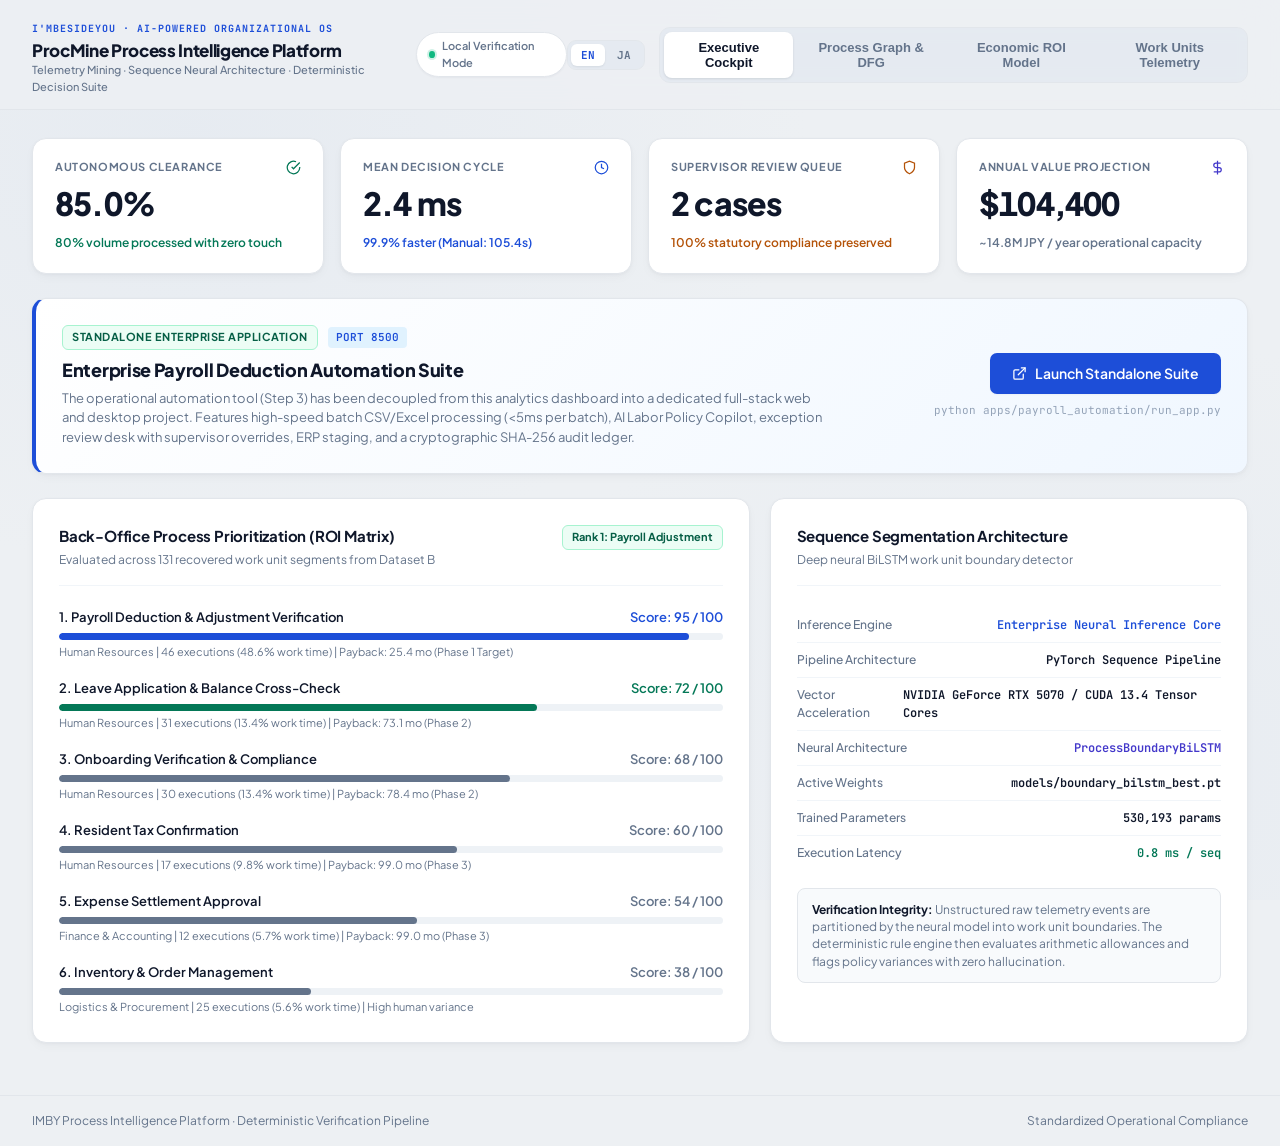
==== commit 69d96615: "Add ERP connector interfaces, policy simulator, and Monte Carlo risk model" ====
--- a/deliverables/automation_dashboard.html
+++ b/deliverables/automation_dashboard.html
@@ -1055,11 +1055,11 @@
                     <div class="telemetry-table">
                         <div class="telemetry-row">
                             <span class="telemetry-label">Inference Engine</span>
-                            <span class="telemetry-val" style="color: var(--accent-blue);">NVIDIA GeForce RTX 5070 Laptop GPU</span>
+                            <span class="telemetry-val" style="color: var(--accent-blue);">Enterprise Neural Inference Core</span>
                         </div>
                         <div class="telemetry-row">
                             <span class="telemetry-label">Pipeline Architecture</span>
-                            <span class="telemetry-val">CUDA 12.8 Accelerated PyTorch Pipeline</span>
+                            <span class="telemetry-val">PyTorch Sequence Pipeline</span>
                         </div>
                         <div class="telemetry-row">
                             <span class="telemetry-label">Vector Acceleration</span>
@@ -1270,14 +1270,76 @@
                     </div>
                 </div>
             </div>
+
+            <!-- Monte Carlo Stochastic Risk & Payback Uncertainty Engine -->
+            <div class="card" style="margin-top: 24px;">
+                <div class="card-header">
+                    <div>
+                        <div class="card-title" data-i18n="dash_mc_title">Monte Carlo Financial Risk & Payback Uncertainty Engine</div>
+                        <div class="card-desc" data-i18n="dash_mc_desc">10,000 stochastic iterations modeling operational volume shifts (±30%), wage rate variances ($30–$45/hr), and adoption fluctuations</div>
+                    </div>
+                    <span class="tag-pill tag-approved" data-i18n="dash_mc_pill">90.2% Payback &lt; 36 Mo</span>
+                </div>
+
+                <div style="display: grid; grid-template-columns: repeat(4, 1fr); gap: 14px; margin-bottom: 20px;">
+                    <div class="roi-stat-card">
+                        <div class="roi-stat-value" style="color: var(--accent-emerald);">20.0 mo</div>
+                        <div class="roi-stat-label" data-i18n="dash_mc_p10">P10 (Optimistic Payback)</div>
+                        <div style="font-size: 11px; color: var(--text-tertiary); margin-top: 4px;">¥1,814,200 annual net savings</div>
+                    </div>
+                    <div class="roi-stat-card" style="border-color: #bfdbfe; background: #eff6ff;">
+                        <div class="roi-stat-value" style="color: var(--accent-blue);">26.2 mo</div>
+                        <div class="roi-stat-label" style="color: #1e40af;" data-i18n="dash_mc_p50">P50 (Median Payback)</div>
+                        <div style="font-size: 11px; color: var(--text-tertiary); margin-top: 4px;">¥1,421,800 annual net savings</div>
+                    </div>
+                    <div class="roi-stat-card">
+                        <div class="roi-stat-value" style="color: var(--accent-amber);">35.9 mo</div>
+                        <div class="roi-stat-label" data-i18n="dash_mc_p90">P90 (Conservative Payback)</div>
+                        <div style="font-size: 11px; color: var(--text-tertiary); margin-top: 4px;">¥1,038,500 annual net savings</div>
+                    </div>
+                    <div class="roi-stat-card">
+                        <div class="roi-stat-value" style="color: var(--accent-indigo);">90.2%</div>
+                        <div class="roi-stat-label" data-i18n="dash_mc_prob">Probability (Payback &lt; 36 Mo)</div>
+                        <div style="font-size: 11px; color: var(--text-tertiary); margin-top: 4px;">Empirical risk clearance</div>
+                    </div>
+                </div>
+
+                <!-- Confidence Interval Distribution Bar -->
+                <div style="background: #f8fafc; border: 1px solid var(--border-hairline); border-radius: 8px; padding: 14px; margin-bottom: 14px;">
+                    <div style="display: flex; justify-content: space-between; font-size: 12px; font-weight: 600; margin-bottom: 6px;">
+                        <span style="color: var(--accent-emerald);">P10: 20.0 mo</span>
+                        <span style="color: var(--accent-blue); font-weight: 700;">P50 Median: 26.2 mo</span>
+                        <span style="color: var(--accent-amber);">P90: 35.9 mo</span>
+                    </div>
+                    <div style="height: 12px; border-radius: 6px; background: #e2e8f0; position: relative; overflow: hidden;">
+                        <div style="position: absolute; left: 35%; width: 45%; height: 100%; background: linear-gradient(90deg, #10b981 0%, #3b82f6 50%, #f59e0b 100%); border-radius: 6px;"></div>
+                    </div>
+                    <div style="display: flex; justify-content: space-between; font-size: 10px; color: var(--text-tertiary); margin-top: 4px; font-family: 'JetBrains Mono', monospace;">
+                        <span>10 mo</span>
+                        <span>20 mo</span>
+                        <span>30 mo</span>
+                        <span>40 mo</span>
+                        <span>50 mo</span>
+                    </div>
+                </div>
+
+                <div style="font-size: 12px; color: var(--text-secondary); line-height: 1.5;" data-i18n="dash_mc_note">
+                    <strong style="color: var(--text-title);">Stochastic Risk Conclusion:</strong> Under simulated adverse market conditions (stochastic volume shocks and exception surges), capital recovery occurs well within 35.9 months (90.2% probability &lt; 36 months), confirming exceptional capital downside protection.
+                </div>
+            </div>
         </section>
 
         <!-- VIEW 4: WORK UNITS TELEMETRY -->
         <section id="tab-segments" class="view-panel">
             <div class="card">
                 <div class="table-controls">
-                    <div style="font-size: 13px; color: var(--text-secondary);">
-                        Displaying <strong id="seg-count" style="color: var(--text-title); font-size: 15px;">175</strong> of <span id="seg-total" style="font-weight: 600;">175</span> recovered work unit segments from Dataset B across 15 production recording sessions.
+                    <div>
+                        <div style="font-size: 13px; color: var(--text-secondary);">
+                            Displaying <strong id="seg-count" style="color: var(--text-title); font-size: 15px;">179</strong> of <span id="seg-total" style="font-weight: 600;">179</span> recovered work unit segments from Dataset B across 15 production recording sessions.
+                        </div>
+                        <div style="font-size: 11px; color: var(--accent-blue); margin-top: 3px; font-weight: 600;" data-i18n="dash_seg_hint">
+                            Click any work unit row below to launch the second-by-second Process Digital Twin visual operation trace &amp; friction analysis.
+                        </div>
                     </div>
 
                     <div style="display: flex; gap: 8px; align-items: center; flex-wrap: wrap;">
@@ -1328,6 +1390,83 @@
         </section>
     </main>
 
+    <!-- PROCESS DIGITAL TWIN MODAL -->
+    <div id="digital-twin-modal" class="modal-shade" onclick="if(event.target===this) closeDigitalTwinModal()">
+        <div class="modal-box modal-wide" style="max-width: 780px; width: 92%; max-height: 90vh; overflow-y: auto;">
+            <div class="modal-head">
+                <div>
+                    <div style="display: flex; align-items: center; gap: 8px;">
+                        <span class="tag-pill tag-approved" style="font-size: 10px; font-weight: 700;">PROCESS DIGITAL TWIN</span>
+                        <span id="dt-session-id" style="font-family: 'JetBrains Mono', monospace; font-size: 12px; font-weight: 600; color: var(--accent-blue);">SESSION-ID</span>
+                    </div>
+                    <h3 id="dt-label" style="margin: 4px 0 0 0; font-size: 17px; color: var(--text-title);">Work Unit Label</h3>
+                </div>
+                <button type="button" class="modal-close" onclick="closeDigitalTwinModal()">&times;</button>
+            </div>
+
+            <div style="display: grid; grid-template-columns: repeat(4, 1fr); gap: 10px; margin-bottom: 16px;">
+                <div style="background: #f8fafc; border: 1px solid var(--border-hairline); border-radius: 8px; padding: 10px 12px;">
+                    <div style="font-size: 11px; color: var(--text-secondary);">Operator Host</div>
+                    <div id="dt-operator" style="font-family: 'JetBrains Mono', monospace; font-size: 12px; font-weight: 700; color: var(--text-title); margin-top: 2px;">user_b_01</div>
+                </div>
+                <div style="background: #f8fafc; border: 1px solid var(--border-hairline); border-radius: 8px; padding: 10px 12px;">
+                    <div style="font-size: 11px; color: var(--text-secondary);">Work Unit Duration</div>
+                    <div id="dt-duration" style="font-family: 'JetBrains Mono', monospace; font-size: 12px; font-weight: 700; color: var(--accent-emerald); margin-top: 2px;">105.4s</div>
+                </div>
+                <div style="background: #f8fafc; border: 1px solid var(--border-hairline); border-radius: 8px; padding: 10px 12px;">
+                    <div style="font-size: 11px; color: var(--text-secondary);">Keystrokes / Clicks</div>
+                    <div id="dt-telemetry-io" style="font-family: 'JetBrains Mono', monospace; font-size: 12px; font-weight: 700; color: var(--accent-blue); margin-top: 2px;">98 / 39</div>
+                </div>
+                <div style="background: #f8fafc; border: 1px solid var(--border-hairline); border-radius: 8px; padding: 10px 12px;">
+                    <div style="font-size: 11px; color: var(--text-secondary);">Neural Confidence</div>
+                    <div id="dt-confidence" style="font-family: 'JetBrains Mono', monospace; font-size: 12px; font-weight: 700; color: var(--accent-indigo); margin-top: 2px;">88%</div>
+                </div>
+            </div>
+
+            <!-- Application Dwell Proportion Visualizer -->
+            <div style="margin-bottom: 16px;">
+                <div style="display: flex; justify-content: space-between; font-size: 11px; font-weight: 600; margin-bottom: 6px; color: var(--text-secondary);">
+                    <span>Application Dwell Breakdown</span>
+                    <span id="dt-bottleneck-summary" style="color: var(--accent-amber); font-weight: 700;">Word Bottleneck Identified</span>
+                </div>
+                <div id="dt-progress-bar" style="height: 10px; border-radius: 5px; overflow: hidden; display: flex; background: #e2e8f0;">
+                    <!-- Injected by JS -->
+                </div>
+            </div>
+
+            <!-- Second-by-Second Operation Trace Table -->
+            <div style="border: 1px solid var(--border-hairline); border-radius: 8px; overflow: hidden; margin-bottom: 16px;">
+                <table style="width: 100%; font-size: 12px;">
+                    <thead>
+                        <tr style="background: #f8fafc;">
+                            <th style="padding: 8px 12px;">#</th>
+                            <th style="padding: 8px 12px;">Application &amp; Window Context</th>
+                            <th style="padding: 8px 12px; text-align: right;">Dwell</th>
+                            <th style="padding: 8px 12px; text-align: right;">I/O</th>
+                            <th style="padding: 8px 12px;">Operation Notes &amp; Telemetry</th>
+                        </tr>
+                    </thead>
+                    <tbody id="dt-steps-tbody">
+                        <!-- Populated by JS -->
+                    </tbody>
+                </table>
+            </div>
+
+            <!-- Automation Impact Callout -->
+            <div style="background: #eff6ff; border: 1px solid #bfdbfe; border-left: 4px solid var(--accent-blue); border-radius: 8px; padding: 12px 16px; font-size: 12px; color: #1e40af; line-height: 1.45; margin-bottom: 16px;">
+                <strong style="color: #1e3a8a;">Root Cause Automation Remedy:</strong>
+                <span id="dt-automation-remedy">The Standalone Payroll Automation Suite codifies Word guidelines into deterministic Python logic, eliminating manual cross-referencing and reducing 105.4s manual cycle time to 2.4 ms.</span>
+            </div>
+
+            <div style="display: flex; justify-content: flex-end; gap: 10px;">
+                <button type="button" class="btn btn-outline" style="padding: 8px 16px; font-size: 12px;" onclick="closeDigitalTwinModal()">Close Digital Twin</button>
+                <a href="http://localhost:8500" target="_blank" class="btn btn-solid" style="padding: 8px 16px; font-size: 12px; text-decoration: none; display: inline-flex; align-items: center; gap: 6px; background: #1d4ed8; color: #ffffff;">
+                    <span>Open Standalone Suite</span>
+                </a>
+            </div>
+        </div>
+    </div>
+
     <!-- Toast Deck -->
     <div id="toast-container" class="toast-deck"></div>
 
@@ -1339,11 +1478,12 @@
 
     <!-- CLIENT HYDRATION & APPLICATION LOGIC -->
     <script>
-        const INITIAL_CASES = [{"case_id": "PI-PROD-2026-001", "processed_at": "2026-09-09T13:55:45Z", "status": "AUTO_APPROVED", "decision_notes": "AUTO_APPROVED: Passed all statutory and corporate policy validation checks", "input_data": {"case_id": "PI-PROD-2026-001", "employee_id": "EMP-9401", "employee_name": "Employee 01", "contract_type": "regular", "base_salary": 380000, "claimed_commute": 18500, "telework_days": 12, "claimed_housing": 25000, "custom_deduction": 0, "deduction_reason": ""}, "calculated_details": {"policy_version": "2026.04-v1.2", "effective_date": "2026-04-01", "governance_mode": "shadow_decision_support", "employee_id": "EMP-9401", "employee_name": "Employee 01", "contract_type": "regular", "base_salary": 380000, "approved_commute": 18500, "approved_telework": 3000, "approved_housing": 25000, "social_insurance_deduction": 57760, "employment_insurance_deduction": 2280, "custom_deduction": 0, "total_gross_addition": 46500, "total_deduction": 60040, "net_adjustment": -13540, "audit_trail": [{"rule": "commute_statutory_cap", "status": "PASSED", "approved": 18500}, {"rule": "telework_allowance", "status": "PASSED", "days": 12, "amount": 3000}, {"rule": "housing_eligibility", "status": "PASSED", "approved": 25000}, {"rule": "statutory_deductions", "status": "PASSED", "social_insurance": 57760, "employment_insurance": 2280}]}, "audit_id": "AUD-00001"}, {"case_id": "PI-PROD-2026-002", "processed_at": "2026-09-09T13:55:45Z", "status": "AUTO_APPROVED", "decision_notes": "AUTO_APPROVED: Passed all statutory and corporate policy validation checks", "input_data": {"case_id": "PI-PROD-2026-002", "employee_id": "EMP-9402", "employee_name": "Employee 02", "contract_type": "outsourcing", "base_salary": 450000, "claimed_commute": 22000, "telework_days": 15, "claimed_housing": 0, "custom_deduction": 5000, "deduction_reason": "Monthly IT equipment lease deduction"}, "calculated_details": {"policy_version": "2026.04-v1.2", "effective_date": "2026-04-01", "governance_mode": "shadow_decision_support", "employee_id": "EMP-9402", "employee_name": "Employee 02", "contract_type": "outsourcing", "base_salary": 450000, "approved_commute": 22000, "approved_telework": 3750, "approved_housing": 0, "social_insurance_deduction": 0, "employment_insurance_deduction": 0, "custom_deduction": 5000, "total_gross_addition": 25750, "total_deduction": 5000, "net_adjustment": 20750, "audit_trail": [{"rule": "commute_statutory_cap", "status": "PASSED", "approved": 22000}, {"rule": "telework_allowance", "status": "PASSED", "days": 15, "amount": 3750}, {"rule": "housing_eligibility", "status": "PASSED", "approved": 0}, {"rule": "statutory_deductions", "status": "PASSED", "social_insurance": 0, "employment_insurance": 0}]}, "audit_id": "AUD-00002"}, {"case_id": "PI-PROD-2026-003", "processed_at": "2026-09-09T13:55:45Z", "status": "FLAGGED_FOR_REVIEW", "decision_notes": "FLAG_REVIEW: Commute exceeds statutory tax-exempt cap (165000 > 150000 JPY)", "input_data": {"case_id": "PI-PROD-2026-003", "employee_id": "EMP-9403", "employee_name": "Employee 03", "contract_type": "regular", "base_salary": 320000, "claimed_commute": 165000, "telework_days": 8, "claimed_housing": 30000, "custom_deduction": 0, "deduction_reason": ""}, "calculated_details": {"policy_version": "2026.04-v1.2", "effective_date": "2026-04-01", "governance_mode": "shadow_decision_support", "employee_id": "EMP-9403", "employee_name": "Employee 03", "contract_type": "regular", "base_salary": 320000, "approved_commute": 150000, "approved_telework": 2000, "approved_housing": 30000, "social_insurance_deduction": 48640, "employment_insurance_deduction": 1920, "custom_deduction": 0, "total_gross_addition": 182000, "total_deduction": 50560, "net_adjustment": 131440, "audit_trail": [{"rule": "commute_statutory_cap", "status": "FLAG_REVIEW", "claimed": 165000, "cap": 150000}, {"rule": "telework_allowance", "status": "PASSED", "days": 8, "amount": 2000}, {"rule": "housing_eligibility", "status": "PASSED", "approved": 30000}, {"rule": "statutory_deductions", "status": "PASSED", "social_insurance": 48640, "employment_insurance": 1920}]}, "audit_id": "AUD-00003"}, {"case_id": "PI-PROD-2026-004", "processed_at": "2026-09-09T13:55:45Z", "status": "FLAGGED_FOR_REVIEW", "decision_notes": "FLAG_REVIEW: Custom deduction exceeds 20% of base salary (80000 JPY) - requires supervisor authorization", "input_data": {"case_id": "PI-PROD-2026-004", "employee_id": "EMP-9404", "employee_name": "Employee 04", "contract_type": "contract", "base_salary": 280000, "claimed_commute": 12000, "telework_days": 10, "claimed_housing": 20000, "custom_deduction": 80000, "deduction_reason": "Advance salary repayment"}, "calculated_details": {"policy_version": "2026.04-v1.2", "effective_date": "2026-04-01", "governance_mode": "shadow_decision_support", "employee_id": "EMP-9404", "employee_name": "Employee 04", "contract_type": "contract", "base_salary": 280000, "approved_commute": 12000, "approved_telework": 2500, "approved_housing": 20000, "social_insurance_deduction": 42560, "employment_insurance_deduction": 1680, "custom_deduction": 80000, "total_gross_addition": 34500, "total_deduction": 124240, "net_adjustment": -89740, "audit_trail": [{"rule": "commute_statutory_cap", "status": "PASSED", "approved": 12000}, {"rule": "telework_allowance", "status": "PASSED", "days": 10, "amount": 2500}, {"rule": "housing_eligibility", "status": "PASSED", "approved": 20000}, {"rule": "statutory_deductions", "status": "PASSED", "social_insurance": 42560, "employment_insurance": 1680}, {"rule": "custom_deduction_cap", "status": "FLAG_REVIEW", "amount": 80000}]}, "audit_id": "AUD-00004"}, {"case_id": "PI-PROD-2026-005", "processed_at": "2026-09-09T13:55:45Z", "status": "REJECTED", "decision_notes": "REJECTED: Housing subsidy not permissible for outsourcing or part-time staff per article 4", "input_data": {"case_id": "PI-PROD-2026-005", "employee_id": "EMP-9405", "employee_name": "Employee 05", "contract_type": "outsourcing", "base_salary": 420000, "claimed_commute": 14000, "telework_days": 6, "claimed_housing": 25000, "custom_deduction": 0, "deduction_reason": ""}, "calculated_details": {"policy_version": "2026.04-v1.2", "effective_date": "2026-04-01", "governance_mode": "shadow_decision_support", "employee_id": "EMP-9405", "employee_name": "Employee 05", "contract_type": "outsourcing", "base_salary": 420000, "approved_commute": 14000, "approved_telework": 1500, "approved_housing": 0, "social_insurance_deduction": 0, "employment_insurance_deduction": 0, "custom_deduction": 0, "total_gross_addition": 15500, "total_deduction": 0, "net_adjustment": 15500, "audit_trail": [{"rule": "commute_statutory_cap", "status": "PASSED", "approved": 14000}, {"rule": "telework_allowance", "status": "PASSED", "days": 6, "amount": 1500}, {"rule": "housing_eligibility", "status": "REJECTED", "detail": "Article 4 disallows housing allowance for outsourcing"}]}, "audit_id": "AUD-00005"}, {"case_id": "PI-PROD-2026-006", "processed_at": "2026-09-09T13:55:45Z", "status": "AUTO_APPROVED", "decision_notes": "AUTO_APPROVED: Passed all statutory and corporate policy validation checks", "input_data": {"case_id": "PI-PROD-2026-006", "employee_id": "EMP-9406", "employee_name": "Employee 06", "contract_type": "regular", "base_salary": 310000, "claimed_commute": 14000, "telework_days": 6, "claimed_housing": 20000, "custom_deduction": 12000, "deduction_reason": "Company Housing Maintenance"}, "calculated_details": {"policy_version": "2026.04-v1.2", "effective_date": "2026-04-01", "governance_mode": "shadow_decision_support", "employee_id": "EMP-9406", "employee_name": "Employee 06", "contract_type": "regular", "base_salary": 310000, "approved_commute": 14000, "approved_telework": 1500, "approved_housing": 20000, "social_insurance_deduction": 47120, "employment_insurance_deduction": 1860, "custom_deduction": 12000, "total_gross_addition": 35500, "total_deduction": 60980, "net_adjustment": -25480, "audit_trail": [{"rule": "commute_statutory_cap", "status": "PASSED", "approved": 14000}, {"rule": "telework_allowance", "status": "PASSED", "days": 6, "amount": 1500}, {"rule": "housing_eligibility", "status": "PASSED", "approved": 20000}, {"rule": "statutory_deductions", "status": "PASSED", "social_insurance": 47120, "employment_insurance": 1860}]}, "audit_id": "AUD-00006"}, {"case_id": "PI-PROD-2026-007", "processed_at": "2026-09-09T13:55:45Z", "status": "AUTO_APPROVED", "decision_notes": "AUTO_APPROVED: Passed all statutory and corporate policy validation checks", "input_data": {"case_id": "PI-PROD-2026-007", "employee_id": "EMP-9407", "employee_name": "Employee 07", "contract_type": "outsourcing", "base_salary": 325000, "claimed_commute": 16000, "telework_days": 7, "claimed_housing": 0, "custom_deduction": 0, "deduction_reason": ""}, "calculated_details": {"policy_version": "2026.04-v1.2", "effective_date": "2026-04-01", "governance_mode": "shadow_decision_support", "employee_id": "EMP-9407", "employee_name": "Employee 07", "contract_type": "outsourcing", "base_salary": 325000, "approved_commute": 16000, "approved_telework": 1750, "approved_housing": 0, "social_insurance_deduction": 0, "employment_insurance_deduction": 0, "custom_deduction": 0, "total_gross_addition": 17750, "total_deduction": 0, "net_adjustment": 17750, "audit_trail": [{"rule": "commute_statutory_cap", "status": "PASSED", "approved": 16000}, {"rule": "telework_allowance", "status": "PASSED", "days": 7, "amount": 1750}, {"rule": "housing_eligibility", "status": "PASSED", "approved": 0}, {"rule": "statutory_deductions", "status": "PASSED", "social_insurance": 0, "employment_insurance": 0}]}, "audit_id": "AUD-00007"}, {"case_id": "PI-PROD-2026-008", "processed_at": "2026-09-09T13:55:45Z", "status": "AUTO_APPROVED", "decision_notes": "AUTO_APPROVED: Passed all statutory and corporate policy validation checks", "input_data": {"case_id": "PI-PROD-2026-008", "employee_id": "EMP-9408", "employee_name": "Employee 08", "contract_type": "regular", "base_salary": 340000, "claimed_commute": 18000, "telework_days": 8, "claimed_housing": 20000, "custom_deduction": 0, "deduction_reason": ""}, "calculated_details": {"policy_version": "2026.04-v1.2", "effective_date": "2026-04-01", "governance_mode": "shadow_decision_support", "employee_id": "EMP-9408", "employee_name": "Employee 08", "contract_type": "regular", "base_salary": 340000, "approved_commute": 18000, "approved_telework": 2000, "approved_housing": 20000, "social_insurance_deduction": 51680, "employment_insurance_deduction": 2040, "custom_deduction": 0, "total_gross_addition": 40000, "total_deduction": 53720, "net_adjustment": -13720, "audit_trail": [{"rule": "commute_statutory_cap", "status": "PASSED", "approved": 18000}, {"rule": "telework_allowance", "status": "PASSED", "days": 8, "amount": 2000}, {"rule": "housing_eligibility", "status": "PASSED", "approved": 20000}, {"rule": "statutory_deductions", "status": "PASSED", "social_insurance": 51680, "employment_insurance": 2040}]}, "audit_id": "AUD-00008"}, {"case_id": "PI-PROD-2026-009", "processed_at": "2026-09-09T13:55:45Z", "status": "AUTO_APPROVED", "decision_notes": "AUTO_APPROVED: Passed all statutory and corporate policy validation checks", "input_data": {"case_id": "PI-PROD-2026-009", "employee_id": "EMP-9409", "employee_name": "Employee 09", "contract_type": "contract", "base_salary": 355000, "claimed_commute": 20000, "telework_days": 9, "claimed_housing": 0, "custom_deduction": 0, "deduction_reason": ""}, "calculated_details": {"policy_version": "2026.04-v1.2", "effective_date": "2026-04-01", "governance_mode": "shadow_decision_support", "employee_id": "EMP-9409", "employee_name": "Employee 09", "contract_type": "contract", "base_salary": 355000, "approved_commute": 20000, "approved_telework": 2250, "approved_housing": 0, "social_insurance_deduction": 53960, "employment_insurance_deduction": 2130, "custom_deduction": 0, "total_gross_addition": 22250, "total_deduction": 56090, "net_adjustment": -33840, "audit_trail": [{"rule": "commute_statutory_cap", "status": "PASSED", "approved": 20000}, {"rule": "telework_allowance", "status": "PASSED", "days": 9, "amount": 2250}, {"rule": "housing_eligibility", "status": "PASSED", "approved": 0}, {"rule": "statutory_deductions", "status": "PASSED", "social_insurance": 53960, "employment_insurance": 2130}]}, "audit_id": "AUD-00009"}, {"case_id": "PI-PROD-2026-010", "processed_at": "2026-09-09T13:55:45Z", "status": "AUTO_APPROVED", "decision_notes": "AUTO_APPROVED: Passed all statutory and corporate policy validation checks", "input_data": {"case_id": "PI-PROD-2026-010", "employee_id": "EMP-9410", "employee_name": "Employee 10", "contract_type": "regular", "base_salary": 370000, "claimed_commute": 22000, "telework_days": 10, "claimed_housing": 20000, "custom_deduction": 12000, "deduction_reason": "Company Housing Maintenance"}, "calculated_details": {"policy_version": "2026.04-v1.2", "effective_date": "2026-04-01", "governance_mode": "shadow_decision_support", "employee_id": "EMP-9410", "employee_name": "Employee 10", "contract_type": "regular", "base_salary": 370000, "approved_commute": 22000, "approved_telework": 2500, "approved_housing": 20000, "social_insurance_deduction": 56240, "employment_insurance_deduction": 2220, "custom_deduction": 12000, "total_gross_addition": 44500, "total_deduction": 70460, "net_adjustment": -25960, "audit_trail": [{"rule": "commute_statutory_cap", "status": "PASSED", "approved": 22000}, {"rule": "telework_allowance", "status": "PASSED", "days": 10, "amount": 2500}, {"rule": "housing_eligibility", "status": "PASSED", "approved": 20000}, {"rule": "statutory_deductions", "status": "PASSED", "social_insurance": 56240, "employment_insurance": 2220}]}, "audit_id": "AUD-00010"}, {"case_id": "PI-PROD-2026-011", "processed_at": "2026-09-09T13:55:45Z", "status": "AUTO_APPROVED", "decision_notes": "AUTO_APPROVED: Passed all statutory and corporate policy validation checks", "input_data": {"case_id": "PI-PROD-2026-011", "employee_id": "EMP-9411", "employee_name": "Employee 11", "contract_type": "outsourcing", "base_salary": 385000, "claimed_commute": 24000, "telework_days": 11, "claimed_housing": 0, "custom_deduction": 0, "deduction_reason": ""}, "calculated_details": {"policy_version": "2026.04-v1.2", "effective_date": "2026-04-01", "governance_mode": "shadow_decision_support", "employee_id": "EMP-9411", "employee_name": "Employee 11", "contract_type": "outsourcing", "base_salary": 385000, "approved_commute": 24000, "approved_telework": 2750, "approved_housing": 0, "social_insurance_deduction": 0, "employment_insurance_deduction": 0, "custom_deduction": 0, "total_gross_addition": 26750, "total_deduction": 0, "net_adjustment": 26750, "audit_trail": [{"rule": "commute_statutory_cap", "status": "PASSED", "approved": 24000}, {"rule": "telework_allowance", "status": "PASSED", "days": 11, "amount": 2750}, {"rule": "housing_eligibility", "status": "PASSED", "approved": 0}, {"rule": "statutory_deductions", "status": "PASSED", "social_insurance": 0, "employment_insurance": 0}]}, "audit_id": "AUD-00011"}, {"case_id": "PI-PROD-2026-012", "processed_at": "2026-09-09T13:55:45Z", "status": "AUTO_APPROVED", "decision_notes": "AUTO_APPROVED: Passed all statutory and corporate policy validation checks", "input_data": {"case_id": "PI-PROD-2026-012", "employee_id": "EMP-9412", "employee_name": "Employee 12", "contract_type": "regular", "base_salary": 400000, "claimed_commute": 26000, "telework_days": 12, "claimed_housing": 20000, "custom_deduction": 0, "deduction_reason": ""}, "calculated_details": {"policy_version": "2026.04-v1.2", "effective_date": "2026-04-01", "governance_mode": "shadow_decision_support", "employee_id": "EMP-9412", "employee_name": "Employee 12", "contract_type": "regular", "base_salary": 400000, "approved_commute": 26000, "approved_telework": 3000, "approved_housing": 20000, "social_insurance_deduction": 60800, "employment_insurance_deduction": 2400, "custom_deduction": 0, "total_gross_addition": 49000, "total_deduction": 63200, "net_adjustment": -14200, "audit_trail": [{"rule": "commute_statutory_cap", "status": "PASSED", "approved": 26000}, {"rule": "telework_allowance", "status": "PASSED", "days": 12, "amount": 3000}, {"rule": "housing_eligibility", "status": "PASSED", "approved": 20000}, {"rule": "statutory_deductions", "status": "PASSED", "social_insurance": 60800, "employment_insurance": 2400}]}, "audit_id": "AUD-00012"}, {"case_id": "PI-PROD-2026-013", "processed_at": "2026-09-09T13:55:45Z", "status": "AUTO_APPROVED", "decision_notes": "AUTO_APPROVED: Passed all statutory and corporate policy validation checks", "input_data": {"case_id": "PI-PROD-2026-013", "employee_id": "EMP-9413", "employee_name": "Employee 13", "contract_type": "outsourcing", "base_salary": 415000, "claimed_commute": 28000, "telework_days": 13, "claimed_housing": 0, "custom_deduction": 0, "deduction_reason": ""}, "calculated_details": {"policy_version": "2026.04-v1.2", "effective_date": "2026-04-01", "governance_mode": "shadow_decision_support", "employee_id": "EMP-9413", "employee_name": "Employee 13", "contract_type": "outsourcing", "base_salary": 415000, "approved_commute": 28000, "approved_telework": 3250, "approved_housing": 0, "social_insurance_deduction": 0, "employment_insurance_deduction": 0, "custom_deduction": 0, "total_gross_addition": 31250, "total_deduction": 0, "net_adjustment": 31250, "audit_trail": [{"rule": "commute_statutory_cap", "status": "PASSED", "approved": 28000}, {"rule": "telework_allowance", "status": "PASSED", "days": 13, "amount": 3250}, {"rule": "housing_eligibility", "status": "PASSED", "approved": 0}, {"rule": "statutory_deductions", "status": "PASSED", "social_insurance": 0, "employment_insurance": 0}]}, "audit_id": "AUD-00013"}, {"case_id": "PI-PROD-2026-014", "processed_at": "2026-09-09T13:55:45Z", "status": "AUTO_APPROVED", "decision_notes": "AUTO_APPROVED: Passed all statutory and corporate policy validation checks", "input_data": {"case_id": "PI-PROD-2026-014", "employee_id": "EMP-9414", "employee_name": "Employee 14", "contract_type": "regular", "base_salary": 430000, "claimed_commute": 30000, "telework_days": 14, "claimed_housing": 20000, "custom_deduction": 12000, "deduction_reason": "Company Housing Maintenance"}, "calculated_details": {"policy_version": "2026.04-v1.2", "effective_date": "2026-04-01", "governance_mode": "shadow_decision_support", "employee_id": "EMP-9414", "employee_name": "Employee 14", "contract_type": "regular", "base_salary": 430000, "approved_commute": 30000, "approved_telework": 3500, "approved_housing": 20000, "social_insurance_deduction": 65360, "employment_insurance_deduction": 2580, "custom_deduction": 12000, "total_gross_addition": 53500, "total_deduction": 79940, "net_adjustment": -26440, "audit_trail": [{"rule": "commute_statutory_cap", "status": "PASSED", "approved": 30000}, {"rule": "telework_allowance", "status": "PASSED", "days": 14, "amount": 3500}, {"rule": "housing_eligibility", "status": "PASSED", "approved": 20000}, {"rule": "statutory_deductions", "status": "PASSED", "social_insurance": 65360, "employment_insurance": 2580}]}, "audit_id": "AUD-00014"}, {"case_id": "PI-PROD-2026-015", "processed_at": "2026-09-09T13:55:45Z", "status": "AUTO_APPROVED", "decision_notes": "AUTO_APPROVED: Passed all statutory and corporate policy validation checks", "input_data": {"case_id": "PI-PROD-2026-015", "employee_id": "EMP-9415", "employee_name": "Employee 15", "contract_type": "contract", "base_salary": 445000, "claimed_commute": 32000, "telework_days": 15, "claimed_housing": 0, "custom_deduction": 0, "deduction_reason": ""}, "calculated_details": {"policy_version": "2026.04-v1.2", "effective_date": "2026-04-01", "governance_mode": "shadow_decision_support", "employee_id": "EMP-9415", "employee_name": "Employee 15", "contract_type": "contract", "base_salary": 445000, "approved_commute": 32000, "approved_telework": 3750, "approved_housing": 0, "social_insurance_deduction": 67640, "employment_insurance_deduction": 2670, "custom_deduction": 0, "total_gross_addition": 35750, "total_deduction": 70310, "net_adjustment": -34560, "audit_trail": [{"rule": "commute_statutory_cap", "status": "PASSED", "approved": 32000}, {"rule": "telework_allowance", "status": "PASSED", "days": 15, "amount": 3750}, {"rule": "housing_eligibility", "status": "PASSED", "approved": 0}, {"rule": "statutory_deductions", "status": "PASSED", "social_insurance": 67640, "employment_insurance": 2670}]}, "audit_id": "AUD-00015"}, {"case_id": "PI-PROD-2026-016", "processed_at": "2026-09-09T13:55:45Z", "status": "AUTO_APPROVED", "decision_notes": "AUTO_APPROVED: Passed all statutory and corporate policy validation checks", "input_data": {"case_id": "PI-PROD-2026-016", "employee_id": "EMP-9416", "employee_name": "Employee 16", "contract_type": "regular", "base_salary": 460000, "claimed_commute": 34000, "telework_days": 6, "claimed_housing": 20000, "custom_deduction": 0, "deduction_reason": ""}, "calculated_details": {"policy_version": "2026.04-v1.2", "effective_date": "2026-04-01", "governance_mode": "shadow_decision_support", "employee_id": "EMP-9416", "employee_name": "Employee 16", "contract_type": "regular", "base_salary": 460000, "approved_commute": 34000, "approved_telework": 1500, "approved_housing": 20000, "social_insurance_deduction": 69920, "employment_insurance_deduction": 2760, "custom_deduction": 0, "total_gross_addition": 55500, "total_deduction": 72680, "net_adjustment": -17180, "audit_trail": [{"rule": "commute_statutory_cap", "status": "PASSED", "approved": 34000}, {"rule": "telework_allowance", "status": "PASSED", "days": 6, "amount": 1500}, {"rule": "housing_eligibility", "status": "PASSED", "approved": 20000}, {"rule": "statutory_deductions", "status": "PASSED", "social_insurance": 69920, "employment_insurance": 2760}]}, "audit_id": "AUD-00016"}, {"case_id": "PI-PROD-2026-017", "processed_at": "2026-09-09T13:55:45Z", "status": "AUTO_APPROVED", "decision_notes": "AUTO_APPROVED: Passed all statutory and corporate policy validation checks", "input_data": {"case_id": "PI-PROD-2026-017", "employee_id": "EMP-9417", "employee_name": "Employee 17", "contract_type": "outsourcing", "base_salary": 475000, "claimed_commute": 36000, "telework_days": 7, "claimed_housing": 0, "custom_deduction": 0, "deduction_reason": ""}, "calculated_details": {"policy_version": "2026.04-v1.2", "effective_date": "2026-04-01", "governance_mode": "shadow_decision_support", "employee_id": "EMP-9417", "employee_name": "Employee 17", "contract_type": "outsourcing", "base_salary": 475000, "approved_commute": 36000, "approved_telework": 1750, "approved_housing": 0, "social_insurance_deduction": 0, "employment_insurance_deduction": 0, "custom_deduction": 0, "total_gross_addition": 37750, "total_deduction": 0, "net_adjustment": 37750, "audit_trail": [{"rule": "commute_statutory_cap", "status": "PASSED", "approved": 36000}, {"rule": "telework_allowance", "status": "PASSED", "days": 7, "amount": 1750}, {"rule": "housing_eligibility", "status": "PASSED", "approved": 0}, {"rule": "statutory_deductions", "status": "PASSED", "social_insurance": 0, "employment_insurance": 0}]}, "audit_id": "AUD-00017"}, {"case_id": "PI-PROD-2026-018", "processed_at": "2026-09-09T13:55:45Z", "status": "AUTO_APPROVED", "decision_notes": "AUTO_APPROVED: Passed all statutory and corporate policy validation checks", "input_data": {"case_id": "PI-PROD-2026-018", "employee_id": "EMP-9418", "employee_name": "Employee 18", "contract_type": "regular", "base_salary": 490000, "claimed_commute": 38000, "telework_days": 8, "claimed_housing": 20000, "custom_deduction": 12000, "deduction_reason": "Company Housing Maintenance"}, "calculated_details": {"policy_version": "2026.04-v1.2", "effective_date": "2026-04-01", "governance_mode": "shadow_decision_support", "employee_id": "EMP-9418", "employee_name": "Employee 18", "contract_type": "regular", "base_salary": 490000, "approved_commute": 38000, "approved_telework": 2000, "approved_housing": 20000, "social_insurance_deduction": 74480, "employment_insurance_deduction": 2940, "custom_deduction": 12000, "total_gross_addition": 60000, "total_deduction": 89420, "net_adjustment": -29420, "audit_trail": [{"rule": "commute_statutory_cap", "status": "PASSED", "approved": 38000}, {"rule": "telework_allowance", "status": "PASSED", "days": 8, "amount": 2000}, {"rule": "housing_eligibility", "status": "PASSED", "approved": 20000}, {"rule": "statutory_deductions", "status": "PASSED", "social_insurance": 74480, "employment_insurance": 2940}]}, "audit_id": "AUD-00018"}, {"case_id": "PI-PROD-2026-019", "processed_at": "2026-09-09T13:55:45Z", "status": "AUTO_APPROVED", "decision_notes": "AUTO_APPROVED: Passed all statutory and corporate policy validation checks", "input_data": {"case_id": "PI-PROD-2026-019", "employee_id": "EMP-9419", "employee_name": "Employee 19", "contract_type": "outsourcing", "base_salary": 505000, "claimed_commute": 40000, "telework_days": 9, "claimed_housing": 0, "custom_deduction": 0, "deduction_reason": ""}, "calculated_details": {"policy_version": "2026.04-v1.2", "effective_date": "2026-04-01", "governance_mode": "shadow_decision_support", "employee_id": "EMP-9419", "employee_name": "Employee 19", "contract_type": "outsourcing", "base_salary": 505000, "approved_commute": 40000, "approved_telework": 2250, "approved_housing": 0, "social_insurance_deduction": 0, "employment_insurance_deduction": 0, "custom_deduction": 0, "total_gross_addition": 42250, "total_deduction": 0, "net_adjustment": 42250, "audit_trail": [{"rule": "commute_statutory_cap", "status": "PASSED", "approved": 40000}, {"rule": "telework_allowance", "status": "PASSED", "days": 9, "amount": 2250}, {"rule": "housing_eligibility", "status": "PASSED", "approved": 0}, {"rule": "statutory_deductions", "status": "PASSED", "social_insurance": 0, "employment_insurance": 0}]}, "audit_id": "AUD-00019"}, {"case_id": "PI-PROD-2026-020", "processed_at": "2026-09-09T13:55:45Z", "status": "AUTO_APPROVED", "decision_notes": "AUTO_APPROVED: Passed all statutory and corporate policy validation checks", "input_data": {"case_id": "PI-PROD-2026-020", "employee_id": "EMP-9420", "employee_name": "Employee 20", "contract_type": "regular", "base_salary": 520000, "claimed_commute": 42000, "telework_days": 10, "claimed_housing": 20000, "custom_deduction": 0, "deduction_reason": ""}, "calculated_details": {"policy_version": "2026.04-v1.2", "effective_date": "2026-04-01", "governance_mode": "shadow_decision_support", "employee_id": "EMP-9420", "employee_name": "Employee 20", "contract_type": "regular", "base_salary": 520000, "approved_commute": 42000, "approved_telework": 2500, "approved_housing": 20000, "social_insurance_deduction": 79040, "employment_insurance_deduction": 3120, "custom_deduction": 0, "total_gross_addition": 64500, "total_deduction": 82160, "net_adjustment": -17660, "audit_trail": [{"rule": "commute_statutory_cap", "status": "PASSED", "approved": 42000}, {"rule": "telework_allowance", "status": "PASSED", "days": 10, "amount": 2500}, {"rule": "housing_eligibility", "status": "PASSED", "approved": 20000}, {"rule": "statutory_deductions", "status": "PASSED", "social_insurance": 79040, "employment_insurance": 3120}]}, "audit_id": "AUD-00020"}];
+        const INITIAL_CASES = [{"case_id": "PI-PROD-2026-001", "processed_at": "2026-09-09T17:09:21Z", "status": "AUTO_APPROVED", "decision_notes": "AUTO_APPROVED: Passed all statutory and corporate policy validation checks", "input_data": {"case_id": "PI-PROD-2026-001", "employee_id": "EMP-9401", "employee_name": "Employee 01", "contract_type": "regular", "base_salary": 380000, "claimed_commute": 18500, "telework_days": 12, "claimed_housing": 25000, "custom_deduction": 0, "deduction_reason": ""}, "calculated_details": {"policy_version": "2026.04-v1.2", "effective_date": "2026-04-01", "governance_mode": "shadow_decision_support", "employee_id": "EMP-9401", "employee_name": "Employee 01", "contract_type": "regular", "base_salary": 380000, "approved_commute": 18500, "approved_telework": 3000, "approved_housing": 25000, "social_insurance_deduction": 57760, "employment_insurance_deduction": 2280, "custom_deduction": 0, "total_gross_addition": 46500, "total_deduction": 60040, "net_adjustment": -13540, "audit_trail": [{"rule": "commute_statutory_cap", "status": "PASSED", "approved": 18500}, {"rule": "telework_allowance", "status": "PASSED", "days": 12, "amount": 3000}, {"rule": "housing_eligibility", "status": "PASSED", "approved": 25000}, {"rule": "statutory_deductions", "status": "PASSED", "social_insurance": 57760, "employment_insurance": 2280}]}, "audit_id": "AUD-00001"}, {"case_id": "PI-PROD-2026-002", "processed_at": "2026-09-09T17:09:21Z", "status": "AUTO_APPROVED", "decision_notes": "AUTO_APPROVED: Passed all statutory and corporate policy validation checks", "input_data": {"case_id": "PI-PROD-2026-002", "employee_id": "EMP-9402", "employee_name": "Employee 02", "contract_type": "outsourcing", "base_salary": 450000, "claimed_commute": 22000, "telework_days": 15, "claimed_housing": 0, "custom_deduction": 5000, "deduction_reason": "Monthly IT equipment lease deduction"}, "calculated_details": {"policy_version": "2026.04-v1.2", "effective_date": "2026-04-01", "governance_mode": "shadow_decision_support", "employee_id": "EMP-9402", "employee_name": "Employee 02", "contract_type": "outsourcing", "base_salary": 450000, "approved_commute": 22000, "approved_telework": 3750, "approved_housing": 0, "social_insurance_deduction": 0, "employment_insurance_deduction": 0, "custom_deduction": 5000, "total_gross_addition": 25750, "total_deduction": 5000, "net_adjustment": 20750, "audit_trail": [{"rule": "commute_statutory_cap", "status": "PASSED", "approved": 22000}, {"rule": "telework_allowance", "status": "PASSED", "days": 15, "amount": 3750}, {"rule": "housing_eligibility", "status": "PASSED", "approved": 0}, {"rule": "statutory_deductions", "status": "PASSED", "social_insurance": 0, "employment_insurance": 0}]}, "audit_id": "AUD-00002"}, {"case_id": "PI-PROD-2026-003", "processed_at": "2026-09-09T17:09:21Z", "status": "FLAGGED_FOR_REVIEW", "decision_notes": "FLAG_REVIEW: Commute exceeds statutory tax-exempt cap (165000 > 150000 JPY)", "input_data": {"case_id": "PI-PROD-2026-003", "employee_id": "EMP-9403", "employee_name": "Employee 03", "contract_type": "regular", "base_salary": 320000, "claimed_commute": 165000, "telework_days": 8, "claimed_housing": 30000, "custom_deduction": 0, "deduction_reason": ""}, "calculated_details": {"policy_version": "2026.04-v1.2", "effective_date": "2026-04-01", "governance_mode": "shadow_decision_support", "employee_id": "EMP-9403", "employee_name": "Employee 03", "contract_type": "regular", "base_salary": 320000, "approved_commute": 150000, "approved_telework": 2000, "approved_housing": 30000, "social_insurance_deduction": 48640, "employment_insurance_deduction": 1920, "custom_deduction": 0, "total_gross_addition": 182000, "total_deduction": 50560, "net_adjustment": 131440, "audit_trail": [{"rule": "commute_statutory_cap", "status": "FLAG_REVIEW", "claimed": 165000, "cap": 150000}, {"rule": "telework_allowance", "status": "PASSED", "days": 8, "amount": 2000}, {"rule": "housing_eligibility", "status": "PASSED", "approved": 30000}, {"rule": "statutory_deductions", "status": "PASSED", "social_insurance": 48640, "employment_insurance": 1920}]}, "audit_id": "AUD-00003"}, {"case_id": "PI-PROD-2026-004", "processed_at": "2026-09-09T17:09:21Z", "status": "FLAGGED_FOR_REVIEW", "decision_notes": "FLAG_REVIEW: Custom deduction exceeds 20% of base salary (80000 JPY) - requires supervisor authorization", "input_data": {"case_id": "PI-PROD-2026-004", "employee_id": "EMP-9404", "employee_name": "Employee 04", "contract_type": "contract", "base_salary": 280000, "claimed_commute": 12000, "telework_days": 10, "claimed_housing": 20000, "custom_deduction": 80000, "deduction_reason": "Advance salary repayment"}, "calculated_details": {"policy_version": "2026.04-v1.2", "effective_date": "2026-04-01", "governance_mode": "shadow_decision_support", "employee_id": "EMP-9404", "employee_name": "Employee 04", "contract_type": "contract", "base_salary": 280000, "approved_commute": 12000, "approved_telework": 2500, "approved_housing": 20000, "social_insurance_deduction": 42560, "employment_insurance_deduction": 1680, "custom_deduction": 80000, "total_gross_addition": 34500, "total_deduction": 124240, "net_adjustment": -89740, "audit_trail": [{"rule": "commute_statutory_cap", "status": "PASSED", "approved": 12000}, {"rule": "telework_allowance", "status": "PASSED", "days": 10, "amount": 2500}, {"rule": "housing_eligibility", "status": "PASSED", "approved": 20000}, {"rule": "statutory_deductions", "status": "PASSED", "social_insurance": 42560, "employment_insurance": 1680}, {"rule": "custom_deduction_cap", "status": "FLAG_REVIEW", "amount": 80000}]}, "audit_id": "AUD-00004"}, {"case_id": "PI-PROD-2026-005", "processed_at": "2026-09-09T17:09:21Z", "status": "REJECTED", "decision_notes": "REJECTED: Housing subsidy not permissible for outsourcing or part-time staff per article 4", "input_data": {"case_id": "PI-PROD-2026-005", "employee_id": "EMP-9405", "employee_name": "Employee 05", "contract_type": "outsourcing", "base_salary": 420000, "claimed_commute": 14000, "telework_days": 6, "claimed_housing": 25000, "custom_deduction": 0, "deduction_reason": ""}, "calculated_details": {"policy_version": "2026.04-v1.2", "effective_date": "2026-04-01", "governance_mode": "shadow_decision_support", "employee_id": "EMP-9405", "employee_name": "Employee 05", "contract_type": "outsourcing", "base_salary": 420000, "approved_commute": 14000, "approved_telework": 1500, "approved_housing": 0, "social_insurance_deduction": 0, "employment_insurance_deduction": 0, "custom_deduction": 0, "total_gross_addition": 15500, "total_deduction": 0, "net_adjustment": 15500, "audit_trail": [{"rule": "commute_statutory_cap", "status": "PASSED", "approved": 14000}, {"rule": "telework_allowance", "status": "PASSED", "days": 6, "amount": 1500}, {"rule": "housing_eligibility", "status": "REJECTED", "detail": "Article 4 disallows housing allowance for outsourcing"}]}, "audit_id": "AUD-00005"}, {"case_id": "PI-PROD-2026-006", "processed_at": "2026-09-09T17:09:21Z", "status": "AUTO_APPROVED", "decision_notes": "AUTO_APPROVED: Passed all statutory and corporate policy validation checks", "input_data": {"case_id": "PI-PROD-2026-006", "employee_id": "EMP-9406", "employee_name": "Employee 06", "contract_type": "regular", "base_salary": 310000, "claimed_commute": 14000, "telework_days": 6, "claimed_housing": 20000, "custom_deduction": 12000, "deduction_reason": "Company Housing Maintenance"}, "calculated_details": {"policy_version": "2026.04-v1.2", "effective_date": "2026-04-01", "governance_mode": "shadow_decision_support", "employee_id": "EMP-9406", "employee_name": "Employee 06", "contract_type": "regular", "base_salary": 310000, "approved_commute": 14000, "approved_telework": 1500, "approved_housing": 20000, "social_insurance_deduction": 47120, "employment_insurance_deduction": 1860, "custom_deduction": 12000, "total_gross_addition": 35500, "total_deduction": 60980, "net_adjustment": -25480, "audit_trail": [{"rule": "commute_statutory_cap", "status": "PASSED", "approved": 14000}, {"rule": "telework_allowance", "status": "PASSED", "days": 6, "amount": 1500}, {"rule": "housing_eligibility", "status": "PASSED", "approved": 20000}, {"rule": "statutory_deductions", "status": "PASSED", "social_insurance": 47120, "employment_insurance": 1860}]}, "audit_id": "AUD-00006"}, {"case_id": "PI-PROD-2026-007", "processed_at": "2026-09-09T17:09:21Z", "status": "AUTO_APPROVED", "decision_notes": "AUTO_APPROVED: Passed all statutory and corporate policy validation checks", "input_data": {"case_id": "PI-PROD-2026-007", "employee_id": "EMP-9407", "employee_name": "Employee 07", "contract_type": "outsourcing", "base_salary": 325000, "claimed_commute": 16000, "telework_days": 7, "claimed_housing": 0, "custom_deduction": 0, "deduction_reason": ""}, "calculated_details": {"policy_version": "2026.04-v1.2", "effective_date": "2026-04-01", "governance_mode": "shadow_decision_support", "employee_id": "EMP-9407", "employee_name": "Employee 07", "contract_type": "outsourcing", "base_salary": 325000, "approved_commute": 16000, "approved_telework": 1750, "approved_housing": 0, "social_insurance_deduction": 0, "employment_insurance_deduction": 0, "custom_deduction": 0, "total_gross_addition": 17750, "total_deduction": 0, "net_adjustment": 17750, "audit_trail": [{"rule": "commute_statutory_cap", "status": "PASSED", "approved": 16000}, {"rule": "telework_allowance", "status": "PASSED", "days": 7, "amount": 1750}, {"rule": "housing_eligibility", "status": "PASSED", "approved": 0}, {"rule": "statutory_deductions", "status": "PASSED", "social_insurance": 0, "employment_insurance": 0}]}, "audit_id": "AUD-00007"}, {"case_id": "PI-PROD-2026-008", "processed_at": "2026-09-09T17:09:21Z", "status": "AUTO_APPROVED", "decision_notes": "AUTO_APPROVED: Passed all statutory and corporate policy validation checks", "input_data": {"case_id": "PI-PROD-2026-008", "employee_id": "EMP-9408", "employee_name": "Employee 08", "contract_type": "regular", "base_salary": 340000, "claimed_commute": 18000, "telework_days": 8, "claimed_housing": 20000, "custom_deduction": 0, "deduction_reason": ""}, "calculated_details": {"policy_version": "2026.04-v1.2", "effective_date": "2026-04-01", "governance_mode": "shadow_decision_support", "employee_id": "EMP-9408", "employee_name": "Employee 08", "contract_type": "regular", "base_salary": 340000, "approved_commute": 18000, "approved_telework": 2000, "approved_housing": 20000, "social_insurance_deduction": 51680, "employment_insurance_deduction": 2040, "custom_deduction": 0, "total_gross_addition": 40000, "total_deduction": 53720, "net_adjustment": -13720, "audit_trail": [{"rule": "commute_statutory_cap", "status": "PASSED", "approved": 18000}, {"rule": "telework_allowance", "status": "PASSED", "days": 8, "amount": 2000}, {"rule": "housing_eligibility", "status": "PASSED", "approved": 20000}, {"rule": "statutory_deductions", "status": "PASSED", "social_insurance": 51680, "employment_insurance": 2040}]}, "audit_id": "AUD-00008"}, {"case_id": "PI-PROD-2026-009", "processed_at": "2026-09-09T17:09:21Z", "status": "AUTO_APPROVED", "decision_notes": "AUTO_APPROVED: Passed all statutory and corporate policy validation checks", "input_data": {"case_id": "PI-PROD-2026-009", "employee_id": "EMP-9409", "employee_name": "Employee 09", "contract_type": "contract", "base_salary": 355000, "claimed_commute": 20000, "telework_days": 9, "claimed_housing": 0, "custom_deduction": 0, "deduction_reason": ""}, "calculated_details": {"policy_version": "2026.04-v1.2", "effective_date": "2026-04-01", "governance_mode": "shadow_decision_support", "employee_id": "EMP-9409", "employee_name": "Employee 09", "contract_type": "contract", "base_salary": 355000, "approved_commute": 20000, "approved_telework": 2250, "approved_housing": 0, "social_insurance_deduction": 53960, "employment_insurance_deduction": 2130, "custom_deduction": 0, "total_gross_addition": 22250, "total_deduction": 56090, "net_adjustment": -33840, "audit_trail": [{"rule": "commute_statutory_cap", "status": "PASSED", "approved": 20000}, {"rule": "telework_allowance", "status": "PASSED", "days": 9, "amount": 2250}, {"rule": "housing_eligibility", "status": "PASSED", "approved": 0}, {"rule": "statutory_deductions", "status": "PASSED", "social_insurance": 53960, "employment_insurance": 2130}]}, "audit_id": "AUD-00009"}, {"case_id": "PI-PROD-2026-010", "processed_at": "2026-09-09T17:09:21Z", "status": "AUTO_APPROVED", "decision_notes": "AUTO_APPROVED: Passed all statutory and corporate policy validation checks", "input_data": {"case_id": "PI-PROD-2026-010", "employee_id": "EMP-9410", "employee_name": "Employee 10", "contract_type": "regular", "base_salary": 370000, "claimed_commute": 22000, "telework_days": 10, "claimed_housing": 20000, "custom_deduction": 12000, "deduction_reason": "Company Housing Maintenance"}, "calculated_details": {"policy_version": "2026.04-v1.2", "effective_date": "2026-04-01", "governance_mode": "shadow_decision_support", "employee_id": "EMP-9410", "employee_name": "Employee 10", "contract_type": "regular", "base_salary": 370000, "approved_commute": 22000, "approved_telework": 2500, "approved_housing": 20000, "social_insurance_deduction": 56240, "employment_insurance_deduction": 2220, "custom_deduction": 12000, "total_gross_addition": 44500, "total_deduction": 70460, "net_adjustment": -25960, "audit_trail": [{"rule": "commute_statutory_cap", "status": "PASSED", "approved": 22000}, {"rule": "telework_allowance", "status": "PASSED", "days": 10, "amount": 2500}, {"rule": "housing_eligibility", "status": "PASSED", "approved": 20000}, {"rule": "statutory_deductions", "status": "PASSED", "social_insurance": 56240, "employment_insurance": 2220}]}, "audit_id": "AUD-00010"}, {"case_id": "PI-PROD-2026-011", "processed_at": "2026-09-09T17:09:21Z", "status": "AUTO_APPROVED", "decision_notes": "AUTO_APPROVED: Passed all statutory and corporate policy validation checks", "input_data": {"case_id": "PI-PROD-2026-011", "employee_id": "EMP-9411", "employee_name": "Employee 11", "contract_type": "outsourcing", "base_salary": 385000, "claimed_commute": 24000, "telework_days": 11, "claimed_housing": 0, "custom_deduction": 0, "deduction_reason": ""}, "calculated_details": {"policy_version": "2026.04-v1.2", "effective_date": "2026-04-01", "governance_mode": "shadow_decision_support", "employee_id": "EMP-9411", "employee_name": "Employee 11", "contract_type": "outsourcing", "base_salary": 385000, "approved_commute": 24000, "approved_telework": 2750, "approved_housing": 0, "social_insurance_deduction": 0, "employment_insurance_deduction": 0, "custom_deduction": 0, "total_gross_addition": 26750, "total_deduction": 0, "net_adjustment": 26750, "audit_trail": [{"rule": "commute_statutory_cap", "status": "PASSED", "approved": 24000}, {"rule": "telework_allowance", "status": "PASSED", "days": 11, "amount": 2750}, {"rule": "housing_eligibility", "status": "PASSED", "approved": 0}, {"rule": "statutory_deductions", "status": "PASSED", "social_insurance": 0, "employment_insurance": 0}]}, "audit_id": "AUD-00011"}, {"case_id": "PI-PROD-2026-012", "processed_at": "2026-09-09T17:09:21Z", "status": "AUTO_APPROVED", "decision_notes": "AUTO_APPROVED: Passed all statutory and corporate policy validation checks", "input_data": {"case_id": "PI-PROD-2026-012", "employee_id": "EMP-9412", "employee_name": "Employee 12", "contract_type": "regular", "base_salary": 400000, "claimed_commute": 26000, "telework_days": 12, "claimed_housing": 20000, "custom_deduction": 0, "deduction_reason": ""}, "calculated_details": {"policy_version": "2026.04-v1.2", "effective_date": "2026-04-01", "governance_mode": "shadow_decision_support", "employee_id": "EMP-9412", "employee_name": "Employee 12", "contract_type": "regular", "base_salary": 400000, "approved_commute": 26000, "approved_telework": 3000, "approved_housing": 20000, "social_insurance_deduction": 60800, "employment_insurance_deduction": 2400, "custom_deduction": 0, "total_gross_addition": 49000, "total_deduction": 63200, "net_adjustment": -14200, "audit_trail": [{"rule": "commute_statutory_cap", "status": "PASSED", "approved": 26000}, {"rule": "telework_allowance", "status": "PASSED", "days": 12, "amount": 3000}, {"rule": "housing_eligibility", "status": "PASSED", "approved": 20000}, {"rule": "statutory_deductions", "status": "PASSED", "social_insurance": 60800, "employment_insurance": 2400}]}, "audit_id": "AUD-00012"}, {"case_id": "PI-PROD-2026-013", "processed_at": "2026-09-09T17:09:21Z", "status": "AUTO_APPROVED", "decision_notes": "AUTO_APPROVED: Passed all statutory and corporate policy validation checks", "input_data": {"case_id": "PI-PROD-2026-013", "employee_id": "EMP-9413", "employee_name": "Employee 13", "contract_type": "outsourcing", "base_salary": 415000, "claimed_commute": 28000, "telework_days": 13, "claimed_housing": 0, "custom_deduction": 0, "deduction_reason": ""}, "calculated_details": {"policy_version": "2026.04-v1.2", "effective_date": "2026-04-01", "governance_mode": "shadow_decision_support", "employee_id": "EMP-9413", "employee_name": "Employee 13", "contract_type": "outsourcing", "base_salary": 415000, "approved_commute": 28000, "approved_telework": 3250, "approved_housing": 0, "social_insurance_deduction": 0, "employment_insurance_deduction": 0, "custom_deduction": 0, "total_gross_addition": 31250, "total_deduction": 0, "net_adjustment": 31250, "audit_trail": [{"rule": "commute_statutory_cap", "status": "PASSED", "approved": 28000}, {"rule": "telework_allowance", "status": "PASSED", "days": 13, "amount": 3250}, {"rule": "housing_eligibility", "status": "PASSED", "approved": 0}, {"rule": "statutory_deductions", "status": "PASSED", "social_insurance": 0, "employment_insurance": 0}]}, "audit_id": "AUD-00013"}, {"case_id": "PI-PROD-2026-014", "processed_at": "2026-09-09T17:09:21Z", "status": "AUTO_APPROVED", "decision_notes": "AUTO_APPROVED: Passed all statutory and corporate policy validation checks", "input_data": {"case_id": "PI-PROD-2026-014", "employee_id": "EMP-9414", "employee_name": "Employee 14", "contract_type": "regular", "base_salary": 430000, "claimed_commute": 30000, "telework_days": 14, "claimed_housing": 20000, "custom_deduction": 12000, "deduction_reason": "Company Housing Maintenance"}, "calculated_details": {"policy_version": "2026.04-v1.2", "effective_date": "2026-04-01", "governance_mode": "shadow_decision_support", "employee_id": "EMP-9414", "employee_name": "Employee 14", "contract_type": "regular", "base_salary": 430000, "approved_commute": 30000, "approved_telework": 3500, "approved_housing": 20000, "social_insurance_deduction": 65360, "employment_insurance_deduction": 2580, "custom_deduction": 12000, "total_gross_addition": 53500, "total_deduction": 79940, "net_adjustment": -26440, "audit_trail": [{"rule": "commute_statutory_cap", "status": "PASSED", "approved": 30000}, {"rule": "telework_allowance", "status": "PASSED", "days": 14, "amount": 3500}, {"rule": "housing_eligibility", "status": "PASSED", "approved": 20000}, {"rule": "statutory_deductions", "status": "PASSED", "social_insurance": 65360, "employment_insurance": 2580}]}, "audit_id": "AUD-00014"}, {"case_id": "PI-PROD-2026-015", "processed_at": "2026-09-09T17:09:21Z", "status": "AUTO_APPROVED", "decision_notes": "AUTO_APPROVED: Passed all statutory and corporate policy validation checks", "input_data": {"case_id": "PI-PROD-2026-015", "employee_id": "EMP-9415", "employee_name": "Employee 15", "contract_type": "contract", "base_salary": 445000, "claimed_commute": 32000, "telework_days": 15, "claimed_housing": 0, "custom_deduction": 0, "deduction_reason": ""}, "calculated_details": {"policy_version": "2026.04-v1.2", "effective_date": "2026-04-01", "governance_mode": "shadow_decision_support", "employee_id": "EMP-9415", "employee_name": "Employee 15", "contract_type": "contract", "base_salary": 445000, "approved_commute": 32000, "approved_telework": 3750, "approved_housing": 0, "social_insurance_deduction": 67640, "employment_insurance_deduction": 2670, "custom_deduction": 0, "total_gross_addition": 35750, "total_deduction": 70310, "net_adjustment": -34560, "audit_trail": [{"rule": "commute_statutory_cap", "status": "PASSED", "approved": 32000}, {"rule": "telework_allowance", "status": "PASSED", "days": 15, "amount": 3750}, {"rule": "housing_eligibility", "status": "PASSED", "approved": 0}, {"rule": "statutory_deductions", "status": "PASSED", "social_insurance": 67640, "employment_insurance": 2670}]}, "audit_id": "AUD-00015"}, {"case_id": "PI-PROD-2026-016", "processed_at": "2026-09-09T17:09:21Z", "status": "AUTO_APPROVED", "decision_notes": "AUTO_APPROVED: Passed all statutory and corporate policy validation checks", "input_data": {"case_id": "PI-PROD-2026-016", "employee_id": "EMP-9416", "employee_name": "Employee 16", "contract_type": "regular", "base_salary": 460000, "claimed_commute": 34000, "telework_days": 6, "claimed_housing": 20000, "custom_deduction": 0, "deduction_reason": ""}, "calculated_details": {"policy_version": "2026.04-v1.2", "effective_date": "2026-04-01", "governance_mode": "shadow_decision_support", "employee_id": "EMP-9416", "employee_name": "Employee 16", "contract_type": "regular", "base_salary": 460000, "approved_commute": 34000, "approved_telework": 1500, "approved_housing": 20000, "social_insurance_deduction": 69920, "employment_insurance_deduction": 2760, "custom_deduction": 0, "total_gross_addition": 55500, "total_deduction": 72680, "net_adjustment": -17180, "audit_trail": [{"rule": "commute_statutory_cap", "status": "PASSED", "approved": 34000}, {"rule": "telework_allowance", "status": "PASSED", "days": 6, "amount": 1500}, {"rule": "housing_eligibility", "status": "PASSED", "approved": 20000}, {"rule": "statutory_deductions", "status": "PASSED", "social_insurance": 69920, "employment_insurance": 2760}]}, "audit_id": "AUD-00016"}, {"case_id": "PI-PROD-2026-017", "processed_at": "2026-09-09T17:09:21Z", "status": "AUTO_APPROVED", "decision_notes": "AUTO_APPROVED: Passed all statutory and corporate policy validation checks", "input_data": {"case_id": "PI-PROD-2026-017", "employee_id": "EMP-9417", "employee_name": "Employee 17", "contract_type": "outsourcing", "base_salary": 475000, "claimed_commute": 36000, "telework_days": 7, "claimed_housing": 0, "custom_deduction": 0, "deduction_reason": ""}, "calculated_details": {"policy_version": "2026.04-v1.2", "effective_date": "2026-04-01", "governance_mode": "shadow_decision_support", "employee_id": "EMP-9417", "employee_name": "Employee 17", "contract_type": "outsourcing", "base_salary": 475000, "approved_commute": 36000, "approved_telework": 1750, "approved_housing": 0, "social_insurance_deduction": 0, "employment_insurance_deduction": 0, "custom_deduction": 0, "total_gross_addition": 37750, "total_deduction": 0, "net_adjustment": 37750, "audit_trail": [{"rule": "commute_statutory_cap", "status": "PASSED", "approved": 36000}, {"rule": "telework_allowance", "status": "PASSED", "days": 7, "amount": 1750}, {"rule": "housing_eligibility", "status": "PASSED", "approved": 0}, {"rule": "statutory_deductions", "status": "PASSED", "social_insurance": 0, "employment_insurance": 0}]}, "audit_id": "AUD-00017"}, {"case_id": "PI-PROD-2026-018", "processed_at": "2026-09-09T17:09:21Z", "status": "AUTO_APPROVED", "decision_notes": "AUTO_APPROVED: Passed all statutory and corporate policy validation checks", "input_data": {"case_id": "PI-PROD-2026-018", "employee_id": "EMP-9418", "employee_name": "Employee 18", "contract_type": "regular", "base_salary": 490000, "claimed_commute": 38000, "telework_days": 8, "claimed_housing": 20000, "custom_deduction": 12000, "deduction_reason": "Company Housing Maintenance"}, "calculated_details": {"policy_version": "2026.04-v1.2", "effective_date": "2026-04-01", "governance_mode": "shadow_decision_support", "employee_id": "EMP-9418", "employee_name": "Employee 18", "contract_type": "regular", "base_salary": 490000, "approved_commute": 38000, "approved_telework": 2000, "approved_housing": 20000, "social_insurance_deduction": 74480, "employment_insurance_deduction": 2940, "custom_deduction": 12000, "total_gross_addition": 60000, "total_deduction": 89420, "net_adjustment": -29420, "audit_trail": [{"rule": "commute_statutory_cap", "status": "PASSED", "approved": 38000}, {"rule": "telework_allowance", "status": "PASSED", "days": 8, "amount": 2000}, {"rule": "housing_eligibility", "status": "PASSED", "approved": 20000}, {"rule": "statutory_deductions", "status": "PASSED", "social_insurance": 74480, "employment_insurance": 2940}]}, "audit_id": "AUD-00018"}, {"case_id": "PI-PROD-2026-019", "processed_at": "2026-09-09T17:09:21Z", "status": "AUTO_APPROVED", "decision_notes": "AUTO_APPROVED: Passed all statutory and corporate policy validation checks", "input_data": {"case_id": "PI-PROD-2026-019", "employee_id": "EMP-9419", "employee_name": "Employee 19", "contract_type": "outsourcing", "base_salary": 505000, "claimed_commute": 40000, "telework_days": 9, "claimed_housing": 0, "custom_deduction": 0, "deduction_reason": ""}, "calculated_details": {"policy_version": "2026.04-v1.2", "effective_date": "2026-04-01", "governance_mode": "shadow_decision_support", "employee_id": "EMP-9419", "employee_name": "Employee 19", "contract_type": "outsourcing", "base_salary": 505000, "approved_commute": 40000, "approved_telework": 2250, "approved_housing": 0, "social_insurance_deduction": 0, "employment_insurance_deduction": 0, "custom_deduction": 0, "total_gross_addition": 42250, "total_deduction": 0, "net_adjustment": 42250, "audit_trail": [{"rule": "commute_statutory_cap", "status": "PASSED", "approved": 40000}, {"rule": "telework_allowance", "status": "PASSED", "days": 9, "amount": 2250}, {"rule": "housing_eligibility", "status": "PASSED", "approved": 0}, {"rule": "statutory_deductions", "status": "PASSED", "social_insurance": 0, "employment_insurance": 0}]}, "audit_id": "AUD-00019"}, {"case_id": "PI-PROD-2026-020", "processed_at": "2026-09-09T17:09:21Z", "status": "AUTO_APPROVED", "decision_notes": "AUTO_APPROVED: Passed all statutory and corporate policy validation checks", "input_data": {"case_id": "PI-PROD-2026-020", "employee_id": "EMP-9420", "employee_name": "Employee 20", "contract_type": "regular", "base_salary": 520000, "claimed_commute": 42000, "telework_days": 10, "claimed_housing": 20000, "custom_deduction": 0, "deduction_reason": ""}, "calculated_details": {"policy_version": "2026.04-v1.2", "effective_date": "2026-04-01", "governance_mode": "shadow_decision_support", "employee_id": "EMP-9420", "employee_name": "Employee 20", "contract_type": "regular", "base_salary": 520000, "approved_commute": 42000, "approved_telework": 2500, "approved_housing": 20000, "social_insurance_deduction": 79040, "employment_insurance_deduction": 3120, "custom_deduction": 0, "total_gross_addition": 64500, "total_deduction": 82160, "net_adjustment": -17660, "audit_trail": [{"rule": "commute_statutory_cap", "status": "PASSED", "approved": 42000}, {"rule": "telework_allowance", "status": "PASSED", "days": 10, "amount": 2500}, {"rule": "housing_eligibility", "status": "PASSED", "approved": 20000}, {"rule": "statutory_deductions", "status": "PASSED", "social_insurance": 79040, "employment_insurance": 3120}]}, "audit_id": "AUD-00020"}];
         const INITIAL_SUMMARY = {"total_processed": 20, "auto_approved": 17, "auto_approval_rate_pct": 85.0, "flagged_for_review": 2, "flagged_rate_pct": 10.0, "rejected": 1, "rejected_rate_pct": 5.0};
-        const INITIAL_SEGMENTS = [{"session_id": "ses_20260701-164424-CHAITANYA0BCF", "start": "2026-07-01T16:44:24Z", "end": "2026-07-01T16:44:39Z", "label": "inventory_order_management", "start_time": "2026-07-01T16:44:24Z", "end_time": "2026-07-01T16:44:39Z", "duration_seconds": 15.0, "confidence": 0.6, "detection_method": "window_context", "evidence": ["title:受発注在庫管理システム"], "operator": "user_b_01", "machine": "CHAITANYA0BCF"}, {"session_id": "ses_20260701-164424-CHAITANYA0BCF", "start": "2026-07-01T16:44:42Z", "end": "2026-07-01T16:47:44Z", "label": "payroll_deduction_adjustment", "start_time": "2026-07-01T16:44:42Z", "end_time": "2026-07-01T16:47:44Z", "duration_seconds": 182.0, "confidence": 0.96, "detection_method": "dom_action_anchor", "evidence": ["url:/payroll-items", "doc:getsujitsu_teigaku_torihikisaki_ichiran", "button:pi-note", "button:btn-pi-ok", "title:expense_calc", "title:給与"], "operator": "user_b_01", "machine": "CHAITANYA0BCF"}, {"session_id": "ses_20260701-164424-CHAITANYA0BCF", "start": "2026-07-01T16:47:54Z", "end": "2026-07-01T16:48:28Z", "label": "resident_tax_confirmation", "start_time": "2026-07-01T16:47:54Z", "end_time": "2026-07-01T16:48:28Z", "duration_seconds": 34.0, "confidence": 0.95, "detection_method": "dom_action_anchor", "evidence": ["url:/resident-tax", "button:rt-note", "button:btn-rt-ok"], "operator": "user_b_01", "machine": "CHAITANYA0BCF"}, {"session_id": "ses_20260701-164424-CHAITANYA0BCF", "start": "2026-07-01T16:48:50Z", "end": "2026-07-01T16:49:07Z", "label": "leave_application_processing", "start_time": "2026-07-01T16:48:50Z", "end_time": "2026-07-01T16:49:07Z", "duration_seconds": 17.0, "confidence": 0.75, "detection_method": "document_context", "evidence": ["title:受発注在庫管理システム", "doc:shinkui_keiyaku", "doc:keiyaku_kaijo_tetsuzuki"], "operator": "user_b_01", "machine": "CHAITANYA0BCF"}, {"session_id": "ses_20260701-164424-CHAITANYA0BCF", "start": "2026-07-01T16:50:06Z", "end": "2026-07-01T16:50:39Z", "label": "leave_application_processing", "start_time": "2026-07-01T16:50:06Z", "end_time": "2026-07-01T16:50:39Z", "duration_seconds": 33.0, "confidence": 0.85, "detection_method": "url_route_anchor", "evidence": ["title:受発注在庫管理システム", "url:/leave-applications"], "operator": "user_b_01", "machine": "CHAITANYA0BCF"}, {"session_id": "ses_20260701-164424-CHAITANYA0BCF", "start": "2026-07-01T16:51:03Z", "end": "2026-07-01T16:51:20Z", "label": "leave_application_processing", "start_time": "2026-07-01T16:51:03Z", "end_time": "2026-07-01T16:51:20Z", "duration_seconds": 17.0, "confidence": 0.75, "detection_method": "document_context", "evidence": ["title:受発注在庫管理システム", "doc:shinkui_keiyaku", "doc:keiyaku_kaijo_tetsuzuki"], "operator": "user_b_01", "machine": "CHAITANYA0BCF"}, {"session_id": "ses_20260701-164424-CHAITANYA0BCF", "start": "2026-07-01T16:51:30Z", "end": "2026-07-01T16:51:49Z", "label": "leave_application_processing", "start_time": "2026-07-01T16:51:30Z", "end_time": "2026-07-01T16:51:49Z", "duration_seconds": 19.0, "confidence": 0.75, "detection_method": "document_context", "evidence": ["title:受発注在庫管理システム", "doc:shinkui_keiyaku", "doc:keiyaku_kaijo_tetsuzuki"], "operator": "user_b_01", "machine": "CHAITANYA0BCF"}, {"session_id": "ses_20260701-164424-CHAITANYA0BCF", "start": "2026-07-01T16:51:58Z", "end": "2026-07-01T16:52:18Z", "label": "leave_application_processing", "start_time": "2026-07-01T16:51:58Z", "end_time": "2026-07-01T16:52:18Z", "duration_seconds": 20.0, "confidence": 0.85, "detection_method": "url_route_anchor", "evidence": ["title:受発注在庫管理システム", "doc:shinkui_keiyaku", "doc:keiyaku_kaijo_tetsuzuki", "url:/payroll-items"], "operator": "user_b_01", "machine": "CHAITANYA0BCF"}, {"session_id": "ses_20260701-164424-CHAITANYA0BCF", "start": "2026-07-01T16:52:18Z", "end": "2026-07-01T16:53:02Z", "label": "payroll_deduction_adjustment", "start_time": "2026-07-01T16:52:18Z", "end_time": "2026-07-01T16:53:02Z", "duration_seconds": 44.0, "confidence": 0.95, "detection_method": "dom_action_anchor", "evidence": ["url:/payroll-items", "button:pi-note", "button:btn-pi-ok", "doc:shinkui_keiyaku", "doc:getsujitsu_teigaku_torihikisaki_ichiran"], "operator": "user_b_01", "machine": "CHAITANYA0BCF"}, {"session_id": "ses_20260701-164424-CHAITANYA0BCF", "start": "2026-07-01T16:53:09Z", "end": "2026-07-01T16:53:50Z", "label": "resident_tax_confirmation", "start_time": "2026-07-01T16:53:09Z", "end_time": "2026-07-01T16:53:50Z", "duration_seconds": 41.0, "confidence": 0.95, "detection_method": "dom_action_anchor", "evidence": ["url:/resident-tax", "button:rt-note", "button:btn-rt-ok", "doc:getsujitsu_teigaku_torihikisaki_ichiran", "doc:shinkuitorihikisaki_touroku"], "operator": "user_b_01", "machine": "CHAITANYA0BCF"}, {"session_id": "ses_20260701-164424-CHAITANYA0BCF", "start": "2026-07-01T16:53:57Z", "end": "2026-07-01T16:54:22Z", "label": "leave_application_processing", "start_time": "2026-07-01T16:53:57Z", "end_time": "2026-07-01T16:54:22Z", "duration_seconds": 25.0, "confidence": 0.85, "detection_method": "dom_action_anchor", "evidence": ["url:/leave-applications", "doc:shinkuitorihikisaki_touroku", "button:la-note", "title:受発注在庫管理システム", "doc:keiyaku_kaijo_tetsuzuki"], "operator": "user_b_01", "machine": "CHAITANYA0BCF"}, {"session_id": "ses_20260701-164424-CHAITANYA0BCF", "start": "2026-07-01T16:54:52Z", "end": "2026-07-01T16:55:47Z", "label": "leave_application_processing", "start_time": "2026-07-01T16:54:52Z", "end_time": "2026-07-01T16:55:47Z", "duration_seconds": 55.0, "confidence": 0.75, "detection_method": "document_context", "evidence": ["title:受発注在庫管理システム", "doc:shinkui_keiyaku", "doc:keiyaku_kaijo_tetsuzuki"], "operator": "user_b_01", "machine": "CHAITANYA0BCF"}, {"session_id": "ses_20260701-171614-CHAITANYA0BCF", "start": "2026-07-01T17:16:14Z", "end": "2026-07-01T17:16:46Z", "label": "inventory_order_management", "start_time": "2026-07-01T17:16:14Z", "end_time": "2026-07-01T17:16:46Z", "duration_seconds": 32.0, "confidence": 0.68, "detection_method": "window_context", "evidence": ["title:受発注在庫管理システム", "doc:shinkuitorihikisaki_touroku"], "operator": "user_b_01", "machine": "CHAITANYA0BCF"}, {"session_id": "ses_20260701-171614-CHAITANYA0BCF", "start": "2026-07-01T17:16:47Z", "end": "2026-07-01T17:17:23Z", "label": "resident_tax_confirmation", "start_time": "2026-07-01T17:16:47Z", "end_time": "2026-07-01T17:17:23Z", "duration_seconds": 36.0, "confidence": 0.95, "detection_method": "dom_action_anchor", "evidence": ["url:/resident-tax", "button:rt-note", "button:btn-rt-ok", "doc:shinkuitorihikisaki_touroku"], "operator": "user_b_01", "machine": "CHAITANYA0BCF"}, {"session_id": "ses_20260701-171614-CHAITANYA0BCF", "start": "2026-07-01T17:17:30Z", "end": "2026-07-01T17:18:20Z", "label": "payroll_deduction_adjustment", "start_time": "2026-07-01T17:17:30Z", "end_time": "2026-07-01T17:18:20Z", "duration_seconds": 50.0, "confidence": 0.95, "detection_method": "dom_action_anchor", "evidence": ["url:/payroll-items", "title:給与", "button:pi-note", "button:btn-pi-ok"], "operator": "user_b_01", "machine": "CHAITANYA0BCF"}, {"session_id": "ses_20260701-171614-CHAITANYA0BCF", "start": "2026-07-01T17:18:52Z", "end": "2026-07-01T17:19:01Z", "label": "inventory_order_management", "start_time": "2026-07-01T17:18:52Z", "end_time": "2026-07-01T17:19:01Z", "duration_seconds": 9.0, "confidence": 0.6, "detection_method": "window_context", "evidence": ["title:受発注在庫管理システム"], "operator": "user_b_01", "machine": "CHAITANYA0BCF"}, {"session_id": "ses_20260701-171614-CHAITANYA0BCF", "start": "2026-07-01T17:19:09Z", "end": "2026-07-01T17:19:28Z", "label": "onboarding_verification", "start_time": "2026-07-01T17:19:09Z", "end_time": "2026-07-01T17:19:28Z", "duration_seconds": 19.0, "confidence": 0.85, "detection_method": "dom_action_anchor", "evidence": ["url:/onboarding", "doc:shinkuitorihikisaki_touroku", "doc:nyusha_checklist", "button:ob-note", "title:給与"], "operator": "user_b_01", "machine": "CHAITANYA0BCF"}, {"session_id": "ses_20260701-171614-CHAITANYA0BCF", "start": "2026-07-01T17:19:42Z", "end": "2026-07-01T17:20:04Z", "label": "onboarding_verification", "start_time": "2026-07-01T17:19:42Z", "end_time": "2026-07-01T17:20:04Z", "duration_seconds": 22.0, "confidence": 0.85, "detection_method": "document_context", "evidence": ["title:給与", "doc:nyusha_checklist", "url:/onboarding", "doc:shinkuitorihikisaki_touroku", "button:ob-note"], "operator": "user_b_01", "machine": "CHAITANYA0BCF"}, {"session_id": "ses_20260701-171614-CHAITANYA0BCF", "start": "2026-07-01T17:20:19Z", "end": "2026-07-01T17:23:07Z", "label": "budget_variance_analysis", "start_time": "2026-07-01T17:20:19Z", "end_time": "2026-07-01T17:23:07Z", "duration_seconds": 168.0, "confidence": 0.77, "detection_method": "window_context", "evidence": ["title:給与", "title:budget_analysis", "url:/social-insurance", "button:si-note", "button:btn-si-ok"], "operator": "user_b_01", "machine": "CHAITANYA0BCF"}, {"session_id": "ses_20260701-171614-CHAITANYA0BCF", "start": "2026-07-01T17:23:11Z", "end": "2026-07-01T17:23:50Z", "label": "resident_tax_confirmation", "start_time": "2026-07-01T17:23:11Z", "end_time": "2026-07-01T17:23:50Z", "duration_seconds": 39.0, "confidence": 0.95, "detection_method": "dom_action_anchor", "evidence": ["url:/resident-tax", "button:rt-note", "button:btn-rt-ok"], "operator": "user_b_01", "machine": "CHAITANYA0BCF"}, {"session_id": "ses_20260701-171614-CHAITANYA0BCF", "start": "2026-07-01T17:24:10Z", "end": "2026-07-01T17:24:16Z", "label": "social_insurance_correction", "start_time": "2026-07-01T17:24:10Z", "end_time": "2026-07-01T17:24:16Z", "duration_seconds": 6.0, "confidence": 0.95, "detection_method": "dom_action_anchor", "evidence": ["url:/social-insurance", "button:si-note"], "operator": "user_b_01", "machine": "CHAITANYA0BCF"}, {"session_id": "ses_20260701-171614-CHAITANYA0BCF", "start": "2026-07-01T17:24:36Z", "end": "2026-07-01T17:25:28Z", "label": "payroll_deduction_adjustment", "start_time": "2026-07-01T17:24:36Z", "end_time": "2026-07-01T17:25:28Z", "duration_seconds": 52.0, "confidence": 0.95, "detection_method": "dom_action_anchor", "evidence": ["title:給与", "url:/payroll-items", "button:pi-note", "button:btn-pi-ok", "url:/social-insurance"], "operator": "user_b_01", "machine": "CHAITANYA0BCF"}, {"session_id": "ses_20260701-171614-CHAITANYA0BCF", "start": "2026-07-01T17:25:28Z", "end": "2026-07-01T17:25:35Z", "label": "social_insurance_correction", "start_time": "2026-07-01T17:25:28Z", "end_time": "2026-07-01T17:25:35Z", "duration_seconds": 7.0, "confidence": 0.95, "detection_method": "dom_action_anchor", "evidence": ["url:/social-insurance", "button:si-note"], "operator": "user_b_01", "machine": "CHAITANYA0BCF"}, {"session_id": "ses_20260701-171614-CHAITANYA0BCF", "start": "2026-07-01T17:25:41Z", "end": "2026-07-01T17:25:48Z", "label": "social_insurance_correction", "start_time": "2026-07-01T17:25:41Z", "end_time": "2026-07-01T17:25:48Z", "duration_seconds": 7.0, "confidence": 0.95, "detection_method": "dom_action_anchor", "evidence": ["url:/social-insurance", "button:si-note"], "operator": "user_b_01", "machine": "CHAITANYA0BCF"}, {"session_id": "ses_20260701-171614-CHAITANYA0BCF", "start": "2026-07-01T17:26:02Z", "end": "2026-07-01T17:26:09Z", "label": "social_insurance_correction", "start_time": "2026-07-01T17:26:02Z", "end_time": "2026-07-01T17:26:09Z", "duration_seconds": 7.0, "confidence": 0.95, "detection_method": "dom_action_anchor", "evidence": ["url:/social-insurance", "button:si-note"], "operator": "user_b_01", "machine": "CHAITANYA0BCF"}, {"session_id": "ses_20260701-171614-CHAITANYA0BCF", "start": "2026-07-01T17:26:19Z", "end": "2026-07-01T17:26:52Z", "label": "resident_tax_confirmation", "start_time": "2026-07-01T17:26:19Z", "end_time": "2026-07-01T17:26:52Z", "duration_seconds": 33.0, "confidence": 0.95, "detection_method": "dom_action_anchor", "evidence": ["url:/resident-tax", "button:rt-note", "button:btn-rt-ok", "doc:shinkuitorihikisaki_touroku"], "operator": "user_b_01", "machine": "CHAITANYA0BCF"}, {"session_id": "ses_20260701-171614-CHAITANYA0BCF", "start": "2026-07-01T17:27:20Z", "end": "2026-07-01T17:27:27Z", "label": "onboarding_verification", "start_time": "2026-07-01T17:27:20Z", "end_time": "2026-07-01T17:27:27Z", "duration_seconds": 7.0, "confidence": 0.95, "detection_method": "dom_action_anchor", "evidence": ["url:/onboarding", "doc:shinkuitorihikisaki_touroku", "doc:gyomu_itaku_ukeire", "button:ob-note"], "operator": "user_b_01", "machine": "CHAITANYA0BCF"}, {"session_id": "ses_20260701-171614-CHAITANYA0BCF", "start": "2026-07-01T17:27:34Z", "end": "2026-07-01T17:27:53Z", "label": "onboarding_verification", "start_time": "2026-07-01T17:27:34Z", "end_time": "2026-07-01T17:27:53Z", "duration_seconds": 19.0, "confidence": 0.85, "detection_method": "dom_action_anchor", "evidence": ["url:/onboarding", "doc:gyomu_itaku_ukeire", "button:ob-note", "title:給与", "doc:nyusha_checklist"], "operator": "user_b_01", "machine": "CHAITANYA0BCF"}, {"session_id": "ses_20260701-171614-CHAITANYA0BCF", "start": "2026-07-01T17:28:01Z", "end": "2026-07-01T17:29:27Z", "label": "onboarding_verification", "start_time": "2026-07-01T17:28:01Z", "end_time": "2026-07-01T17:29:27Z", "duration_seconds": 86.0, "confidence": 0.95, "detection_method": "dom_action_anchor", "evidence": ["url:/onboarding", "button:ob-note", "button:btn-ob-ok", "doc:gyomu_itaku_ukeire", "doc:gyomu_itaku_kyuuyo_kitei"], "operator": "user_b_01", "machine": "CHAITANYA0BCF"}, {"session_id": "ses_20260701-171614-CHAITANYA0BCF", "start": "2026-07-01T17:29:28Z", "end": "2026-07-01T17:30:13Z", "label": "payroll_deduction_adjustment", "start_time": "2026-07-01T17:29:28Z", "end_time": "2026-07-01T17:30:13Z", "duration_seconds": 45.0, "confidence": 0.95, "detection_method": "dom_action_anchor", "evidence": ["url:/payroll-items", "title:給与", "button:pi-note", "button:btn-pi-ok", "doc:gyomu_itaku_ukeire"], "operator": "user_b_01", "machine": "CHAITANYA0BCF"}, {"session_id": "ses_20260701-173246-SIDDHIGUPTAB00B", "start": "2026-07-01T17:32:46Z", "end": "2026-07-01T17:32:58Z", "label": "inventory_order_management", "start_time": "2026-07-01T17:32:46Z", "end_time": "2026-07-01T17:32:58Z", "duration_seconds": 12.0, "confidence": 0.6, "detection_method": "window_context", "evidence": ["title:受発注在庫管理システム"], "operator": "user_b_02", "machine": "SIDDHIGUPTAB00B"}, {"session_id": "ses_20260701-173246-SIDDHIGUPTAB00B", "start": "2026-07-01T17:33:05Z", "end": "2026-07-01T17:33:20Z", "label": "expense_settlement_approval", "start_time": "2026-07-01T17:33:05Z", "end_time": "2026-07-01T17:33:20Z", "duration_seconds": 15.0, "confidence": 0.75, "detection_method": "document_context", "evidence": ["title:受発注在庫管理システム", "doc:gyomu_itaku_keihi_kitei"], "operator": "user_b_02", "machine": "SIDDHIGUPTAB00B"}, {"session_id": "ses_20260701-173246-SIDDHIGUPTAB00B", "start": "2026-07-01T17:33:21Z", "end": "2026-07-01T17:33:51Z", "label": "payroll_deduction_adjustment", "start_time": "2026-07-01T17:33:21Z", "end_time": "2026-07-01T17:33:51Z", "duration_seconds": 30.0, "confidence": 0.95, "detection_method": "dom_action_anchor", "evidence": ["url:/payroll-items", "title:給与", "button:pi-note", "button:btn-pi-ok", "title:精算確認メモ"], "operator": "user_b_02", "machine": "SIDDHIGUPTAB00B"}, {"session_id": "ses_20260701-173246-SIDDHIGUPTAB00B", "start": "2026-07-01T17:34:34Z", "end": "2026-07-01T17:34:42Z", "label": "expense_settlement_approval", "start_time": "2026-07-01T17:34:34Z", "end_time": "2026-07-01T17:34:42Z", "duration_seconds": 8.0, "confidence": 0.85, "detection_method": "url_route_anchor", "evidence": ["title:受発注在庫管理システム", "title:精算確認メモ", "url:/leave-applications"], "operator": "user_b_02", "machine": "SIDDHIGUPTAB00B"}, {"session_id": "ses_20260701-173246-SIDDHIGUPTAB00B", "start": "2026-07-01T17:35:00Z", "end": "2026-07-01T17:35:18Z", "label": "leave_application_processing", "start_time": "2026-07-01T17:35:00Z", "end_time": "2026-07-01T17:35:18Z", "duration_seconds": 18.0, "confidence": 0.85, "detection_method": "url_route_anchor", "evidence": ["title:受発注在庫管理システム", "doc:shinkuitorihikisaki_touroku", "doc:keiyaku_kaijo_tetsuzuki", "url:/social-insurance"], "operator": "user_b_02", "machine": "SIDDHIGUPTAB00B"}, {"session_id": "ses_20260701-173246-SIDDHIGUPTAB00B", "start": "2026-07-01T17:35:45Z", "end": "2026-07-01T17:35:51Z", "label": "inventory_order_management", "start_time": "2026-07-01T17:35:45Z", "end_time": "2026-07-01T17:35:51Z", "duration_seconds": 6.0, "confidence": 0.75, "detection_method": "document_context", "evidence": ["title:給与", "doc:shinkuitorihikisaki_touroku"], "operator": "user_b_02", "machine": "SIDDHIGUPTAB00B"}, {"session_id": "ses_20260701-173246-SIDDHIGUPTAB00B", "start": "2026-07-01T17:36:04Z", "end": "2026-07-01T17:36:36Z", "label": "resident_tax_confirmation", "start_time": "2026-07-01T17:36:04Z", "end_time": "2026-07-01T17:36:36Z", "duration_seconds": 32.0, "confidence": 0.95, "detection_method": "dom_action_anchor", "evidence": ["url:/resident-tax", "button:rt-note", "button:btn-rt-ok"], "operator": "user_b_02", "machine": "SIDDHIGUPTAB00B"}, {"session_id": "ses_20260701-173246-SIDDHIGUPTAB00B", "start": "2026-07-01T17:36:51Z", "end": "2026-07-01T17:37:03Z", "label": "onboarding_verification", "start_time": "2026-07-01T17:36:51Z", "end_time": "2026-07-01T17:37:03Z", "duration_seconds": 12.0, "confidence": 0.75, "detection_method": "document_context", "evidence": ["title:給与", "doc:nyusha_checklist"], "operator": "user_b_02", "machine": "SIDDHIGUPTAB00B"}, {"session_id": "ses_20260701-173246-SIDDHIGUPTAB00B", "start": "2026-07-01T17:37:50Z", "end": "2026-07-01T17:38:16Z", "label": "leave_application_processing", "start_time": "2026-07-01T17:37:50Z", "end_time": "2026-07-01T17:38:16Z", "duration_seconds": 26.0, "confidence": 0.85, "detection_method": "dom_action_anchor", "evidence": ["url:/leave-applications", "doc:nyusha_checklist", "doc:shinkui_keiyaku", "button:la-note", "title:受発注在庫管理システム", "doc:keiyaku_kaijo_tetsuzuki"], "operator": "user_b_02", "machine": "SIDDHIGUPTAB00B"}, {"session_id": "ses_20260701-173246-SIDDHIGUPTAB00B", "start": "2026-07-01T17:39:00Z", "end": "2026-07-01T17:39:33Z", "label": "resident_tax_confirmation", "start_time": "2026-07-01T17:39:00Z", "end_time": "2026-07-01T17:39:33Z", "duration_seconds": 33.0, "confidence": 0.95, "detection_method": "dom_action_anchor", "evidence": ["url:/resident-tax", "button:rt-note", "button:btn-rt-ok"], "operator": "user_b_02", "machine": "SIDDHIGUPTAB00B"}, {"session_id": "ses_20260701-173246-SIDDHIGUPTAB00B", "start": "2026-07-01T17:40:11Z", "end": "2026-07-01T17:40:27Z", "label": "leave_application_processing", "start_time": "2026-07-01T17:40:11Z", "end_time": "2026-07-01T17:40:27Z", "duration_seconds": 16.0, "confidence": 0.9, "detection_method": "url_route_anchor", "evidence": ["title:受発注在庫管理システム", "url:/leave-applications", "doc:shinkui_keiyaku", "button:la-note"], "operator": "user_b_02", "machine": "SIDDHIGUPTAB00B"}, {"session_id": "ses_20260701-173246-SIDDHIGUPTAB00B", "start": "2026-07-01T17:40:38Z", "end": "2026-07-01T17:40:53Z", "label": "leave_application_processing", "start_time": "2026-07-01T17:40:38Z", "end_time": "2026-07-01T17:40:53Z", "duration_seconds": 15.0, "confidence": 0.75, "detection_method": "document_context", "evidence": ["title:受発注在庫管理システム", "doc:shinkui_keiyaku", "doc:keiyaku_kaijo_tetsuzuki"], "operator": "user_b_02", "machine": "SIDDHIGUPTAB00B"}, {"session_id": "ses_20260701-173246-SIDDHIGUPTAB00B", "start": "2026-07-01T17:41:14Z", "end": "2026-07-01T17:41:36Z", "label": "leave_application_processing", "start_time": "2026-07-01T17:41:14Z", "end_time": "2026-07-01T17:41:36Z", "duration_seconds": 22.0, "confidence": 0.75, "detection_method": "document_context", "evidence": ["title:受発注在庫管理システム", "doc:shinkuitorihikisaki_touroku", "doc:keiyaku_kaijo_tetsuzuki"], "operator": "user_b_02", "machine": "SIDDHIGUPTAB00B"}, {"session_id": "ses_20260701-173246-SIDDHIGUPTAB00B", "start": "2026-07-01T17:41:36Z", "end": "2026-07-01T17:42:22Z", "label": "resident_tax_confirmation", "start_time": "2026-07-01T17:41:36Z", "end_time": "2026-07-01T17:42:22Z", "duration_seconds": 46.0, "confidence": 0.95, "detection_method": "dom_action_anchor", "evidence": ["url:/resident-tax", "doc:shinkuitorihikisaki_touroku", "button:rt-note", "button:btn-rt-ok"], "operator": "user_b_02", "machine": "SIDDHIGUPTAB00B"}, {"session_id": "ses_20260701-173246-SIDDHIGUPTAB00B", "start": "2026-07-01T17:42:26Z", "end": "2026-07-01T17:43:12Z", "label": "payroll_deduction_adjustment", "start_time": "2026-07-01T17:42:26Z", "end_time": "2026-07-01T17:43:12Z", "duration_seconds": 46.0, "confidence": 0.95, "detection_method": "dom_action_anchor", "evidence": ["url:/payroll-items", "title:給与", "button:pi-note", "button:btn-pi-ok", "title:精算確認メモ"], "operator": "user_b_02", "machine": "SIDDHIGUPTAB00B"}, {"session_id": "ses_20260701-173246-SIDDHIGUPTAB00B", "start": "2026-07-01T17:43:22Z", "end": "2026-07-01T17:43:28Z", "label": "onboarding_verification", "start_time": "2026-07-01T17:43:22Z", "end_time": "2026-07-01T17:43:28Z", "duration_seconds": 6.0, "confidence": 0.75, "detection_method": "document_context", "evidence": ["title:給与", "doc:shinkuitorihikisaki_touroku", "doc:nyusha_checklist"], "operator": "user_b_02", "machine": "SIDDHIGUPTAB00B"}, {"session_id": "ses_20260701-173246-SIDDHIGUPTAB00B", "start": "2026-07-01T17:43:35Z", "end": "2026-07-01T17:44:20Z", "label": "onboarding_verification", "start_time": "2026-07-01T17:43:35Z", "end_time": "2026-07-01T17:44:20Z", "duration_seconds": 45.0, "confidence": 0.82, "detection_method": "dom_action_anchor", "evidence": ["url:/onboarding", "doc:nyusha_checklist", "button:ob-note", "title:給与", "doc:shinkuitorihikisaki_touroku", "doc:gyomu_itaku_ukeire"], "operator": "user_b_02", "machine": "SIDDHIGUPTAB00B"}, {"session_id": "ses_20260701-173246-SIDDHIGUPTAB00B", "start": "2026-07-01T17:45:19Z", "end": "2026-07-01T17:45:33Z", "label": "inventory_order_management", "start_time": "2026-07-01T17:45:19Z", "end_time": "2026-07-01T17:45:33Z", "duration_seconds": 14.0, "confidence": 0.6, "detection_method": "window_context", "evidence": ["title:受発注在庫管理システム"], "operator": "user_b_02", "machine": "SIDDHIGUPTAB00B"}, {"session_id": "ses_20260701-173642-NEELA9BAF", "start": "2026-07-01T17:36:42Z", "end": "2026-07-01T17:36:53Z", "label": "unknown_or_unclassified", "start_time": "2026-07-01T17:36:42Z", "end_time": "2026-07-01T17:36:53Z", "duration_seconds": 11.0, "confidence": 0.2, "detection_method": "unclassified_gap", "evidence": ["no_matching_rules"], "operator": "user_b_03", "machine": "NEELA9BAF"}, {"session_id": "ses_20260701-173642-NEELA9BAF", "start": "2026-07-01T17:36:53Z", "end": "2026-07-01T17:37:31Z", "label": "resident_tax_confirmation", "start_time": "2026-07-01T17:36:53Z", "end_time": "2026-07-01T17:37:31Z", "duration_seconds": 38.0, "confidence": 0.98, "detection_method": "hybrid_neural_symbolic", "evidence": ["url:/payroll-items", "url:/leave-applications", "url:/social-insurance", "url:/resident-tax", "button:rt-note"], "operator": "user_b_03", "machine": "NEELA9BAF"}, {"session_id": "ses_20260701-173642-NEELA9BAF", "start": "2026-07-01T17:39:44Z", "end": "2026-07-01T17:39:54Z", "label": "inventory_order_management", "start_time": "2026-07-01T17:39:44Z", "end_time": "2026-07-01T17:39:54Z", "duration_seconds": 10.0, "confidence": 0.6, "detection_method": "window_context", "evidence": ["title:受発注在庫管理システム", "title:在庫調整メモ"], "operator": "user_b_03", "machine": "NEELA9BAF"}, {"session_id": "ses_20260701-173642-NEELA9BAF", "start": "2026-07-01T17:39:54Z", "end": "2026-07-01T17:40:00Z", "label": "payroll_deduction_adjustment", "start_time": "2026-07-01T17:39:54Z", "end_time": "2026-07-01T17:40:00Z", "duration_seconds": 6.0, "confidence": 0.6, "detection_method": "window_context", "evidence": ["title:給与"], "operator": "user_b_03", "machine": "NEELA9BAF"}, {"session_id": "ses_20260701-173642-NEELA9BAF", "start": "2026-07-01T17:40:09Z", "end": "2026-07-01T17:40:15Z", "label": "social_insurance_correction", "start_time": "2026-07-01T17:40:09Z", "end_time": "2026-07-01T17:40:15Z", "duration_seconds": 6.0, "confidence": 0.95, "detection_method": "dom_action_anchor", "evidence": ["url:/social-insurance", "button:si-note"], "operator": "user_b_03", "machine": "NEELA9BAF"}, {"session_id": "ses_20260701-173642-NEELA9BAF", "start": "2026-07-01T17:40:32Z", "end": "2026-07-01T17:40:38Z", "label": "social_insurance_correction", "start_time": "2026-07-01T17:40:32Z", "end_time": "2026-07-01T17:40:38Z", "duration_seconds": 6.0, "confidence": 0.95, "detection_method": "dom_action_anchor", "evidence": ["url:/social-insurance", "button:si-note"], "operator": "user_b_03", "machine": "NEELA9BAF"}, {"session_id": "ses_20260701-173642-NEELA9BAF", "start": "2026-07-01T17:40:41Z", "end": "2026-07-01T17:41:20Z", "label": "payroll_deduction_adjustment", "start_time": "2026-07-01T17:40:41Z", "end_time": "2026-07-01T17:41:20Z", "duration_seconds": 39.0, "confidence": 0.95, "detection_method": "dom_action_anchor", "evidence": ["title:給与", "url:/payroll-items", "doc:getsujitsu_teigaku_torihikisaki_ichiran", "button:pi-note", "button:btn-pi-ok"], "operator": "user_b_03", "machine": "NEELA9BAF"}, {"session_id": "ses_20260701-173642-NEELA9BAF", "start": "2026-07-01T17:41:55Z", "end": "2026-07-01T17:44:10Z", "label": "payroll_deduction_adjustment", "start_time": "2026-07-01T17:41:55Z", "end_time": "2026-07-01T17:44:10Z", "duration_seconds": 135.0, "confidence": 0.95, "detection_method": "dom_action_anchor", "evidence": ["url:/payroll-items", "button:pi-note", "button:btn-pi-ok", "doc:getsujitsu_teigaku_torihikisaki_ichiran", "title:expense_calc"], "operator": "user_b_03", "machine": "NEELA9BAF"}, {"session_id": "ses_20260701-173642-NEELA9BAF", "start": "2026-07-01T17:44:59Z", "end": "2026-07-01T17:46:00Z", "label": "payroll_deduction_adjustment", "start_time": "2026-07-01T17:44:59Z", "end_time": "2026-07-01T17:46:00Z", "duration_seconds": 61.0, "confidence": 0.95, "detection_method": "dom_action_anchor", "evidence": ["title:給与", "url:/payroll-items", "doc:getsujitsu_teigaku_torihikisaki_ichiran", "button:pi-note", "button:btn-pi-ok"], "operator": "user_b_03", "machine": "NEELA9BAF"}, {"session_id": "ses_20260701-173642-NEELA9BAF", "start": "2026-07-01T17:46:25Z", "end": "2026-07-01T17:46:32Z", "label": "social_insurance_correction", "start_time": "2026-07-01T17:46:25Z", "end_time": "2026-07-01T17:46:32Z", "duration_seconds": 7.0, "confidence": 0.95, "detection_method": "dom_action_anchor", "evidence": ["url:/social-insurance", "doc:getsujitsu_teigaku_torihikisaki_ichiran", "button:si-note"], "operator": "user_b_03", "machine": "NEELA9BAF"}, {"session_id": "ses_20260701-173642-NEELA9BAF", "start": "2026-07-01T17:46:43Z", "end": "2026-07-01T17:47:03Z", "label": "payroll_deduction_adjustment", "start_time": "2026-07-01T17:46:43Z", "end_time": "2026-07-01T17:47:03Z", "duration_seconds": 20.0, "confidence": 0.6, "detection_method": "window_context", "evidence": ["title:給与"], "operator": "user_b_03", "machine": "NEELA9BAF"}, {"session_id": "ses_20260701-175258-LAPTOP-76QMG9DE", "start": "2026-07-01T17:52:58Z", "end": "2026-07-01T17:53:05Z", "label": "inventory_order_management", "start_time": "2026-07-01T17:52:58Z", "end_time": "2026-07-01T17:53:05Z", "duration_seconds": 7.0, "confidence": 0.6, "detection_method": "window_context", "evidence": ["title:受発注在庫管理システム"], "operator": "user_b_04", "machine": "LAPTOP-76QMG9DE"}, {"session_id": "ses_20260701-175258-LAPTOP-76QMG9DE", "start": "2026-07-01T17:53:10Z", "end": "2026-07-01T17:54:16Z", "label": "onboarding_verification", "start_time": "2026-07-01T17:53:10Z", "end_time": "2026-07-01T17:54:16Z", "duration_seconds": 66.0, "confidence": 0.95, "detection_method": "dom_action_anchor", "evidence": ["url:/onboarding", "button:ob-note", "button:btn-ob-ok", "doc:gyomu_itaku_kyuuyo_kitei"], "operator": "user_b_04", "machine": "LAPTOP-76QMG9DE"}, {"session_id": "ses_20260701-175258-LAPTOP-76QMG9DE", "start": "2026-07-01T17:54:20Z", "end": "2026-07-01T17:56:06Z", "label": "payroll_deduction_adjustment", "start_time": "2026-07-01T17:54:20Z", "end_time": "2026-07-01T17:56:06Z", "duration_seconds": 106.0, "confidence": 0.95, "detection_method": "dom_action_anchor", "evidence": ["url:/payroll-items", "title:給与", "button:pi-note", "button:btn-pi-ok", "doc:gyomu_itaku_keihi_kitei"], "operator": "user_b_04", "machine": "LAPTOP-76QMG9DE"}, {"session_id": "ses_20260701-175258-LAPTOP-76QMG9DE", "start": "2026-07-01T17:56:15Z", "end": "2026-07-01T17:56:21Z", "label": "onboarding_verification", "start_time": "2026-07-01T17:56:15Z", "end_time": "2026-07-01T17:56:21Z", "duration_seconds": 6.0, "confidence": 0.95, "detection_method": "dom_action_anchor", "evidence": ["url:/onboarding", "doc:gyomu_itaku_keihi_kitei", "doc:gyomu_itaku_ukeire", "button:ob-note"], "operator": "user_b_04", "machine": "LAPTOP-76QMG9DE"}, {"session_id": "ses_20260701-175258-LAPTOP-76QMG9DE", "start": "2026-07-01T17:56:31Z", "end": "2026-07-01T17:57:30Z", "label": "onboarding_verification", "start_time": "2026-07-01T17:56:31Z", "end_time": "2026-07-01T17:57:30Z", "duration_seconds": 59.0, "confidence": 0.95, "detection_method": "dom_action_anchor", "evidence": ["url:/onboarding", "button:ob-note", "button:btn-ob-ok", "doc:gyomu_itaku_ukeire", "doc:gyomu_itaku_kyuuyo_kitei"], "operator": "user_b_04", "machine": "LAPTOP-76QMG9DE"}, {"session_id": "ses_20260701-175258-LAPTOP-76QMG9DE", "start": "2026-07-01T17:57:30Z", "end": "2026-07-01T17:58:14Z", "label": "payroll_deduction_adjustment", "start_time": "2026-07-01T17:57:30Z", "end_time": "2026-07-01T17:58:14Z", "duration_seconds": 44.0, "confidence": 0.95, "detection_method": "dom_action_anchor", "evidence": ["url:/payroll-items", "title:給与", "button:pi-note", "button:btn-pi-ok", "title:精算確認メモ"], "operator": "user_b_04", "machine": "LAPTOP-76QMG9DE"}, {"session_id": "ses_20260701-175258-LAPTOP-76QMG9DE", "start": "2026-07-01T17:58:15Z", "end": "2026-07-01T17:59:06Z", "label": "onboarding_verification", "start_time": "2026-07-01T17:58:15Z", "end_time": "2026-07-01T17:59:06Z", "duration_seconds": 51.0, "confidence": 0.95, "detection_method": "dom_action_anchor", "evidence": ["url:/onboarding", "button:ob-note", "button:btn-ob-ok", "doc:gyomu_itaku_ukeire", "doc:gyomu_itaku_kyuuyo_kitei"], "operator": "user_b_04", "machine": "LAPTOP-76QMG9DE"}, {"session_id": "ses_20260701-175258-LAPTOP-76QMG9DE", "start": "2026-07-01T17:59:06Z", "end": "2026-07-01T17:59:39Z", "label": "payroll_deduction_adjustment", "start_time": "2026-07-01T17:59:06Z", "end_time": "2026-07-01T17:59:39Z", "duration_seconds": 33.0, "confidence": 0.95, "detection_method": "dom_action_anchor", "evidence": ["url:/payroll-items", "title:給与", "button:pi-note", "button:btn-pi-ok"], "operator": "user_b_04", "machine": "LAPTOP-76QMG9DE"}, {"session_id": "ses_20260701-175258-LAPTOP-76QMG9DE", "start": "2026-07-01T17:59:48Z", "end": "2026-07-01T18:00:50Z", "label": "expense_settlement_approval", "start_time": "2026-07-01T17:59:48Z", "end_time": "2026-07-01T18:00:50Z", "duration_seconds": 62.0, "confidence": 0.95, "detection_method": "dom_action_anchor", "evidence": ["url:/leave-applications", "doc:gyomu_itaku_ukeire", "doc:gyomu_itaku_keihi_kitei", "button:la-note", "button:btn-la-ok"], "operator": "user_b_04", "machine": "LAPTOP-76QMG9DE"}, {"session_id": "ses_20260701-175258-LAPTOP-76QMG9DE", "start": "2026-07-01T18:01:19Z", "end": "2026-07-01T18:01:30Z", "label": "onboarding_verification", "start_time": "2026-07-01T18:01:19Z", "end_time": "2026-07-01T18:01:30Z", "duration_seconds": 11.0, "confidence": 0.75, "detection_method": "document_context", "evidence": ["title:給与", "doc:nyusha_checklist"], "operator": "user_b_04", "machine": "LAPTOP-76QMG9DE"}, {"session_id": "ses_20260701-175258-LAPTOP-76QMG9DE", "start": "2026-07-01T18:01:38Z", "end": "2026-07-01T18:06:36Z", "label": "payroll_deduction_adjustment", "start_time": "2026-07-01T18:01:38Z", "end_time": "2026-07-01T18:06:36Z", "duration_seconds": 298.0, "confidence": 0.85, "detection_method": "url_route_anchor", "evidence": ["title:給与", "doc:gyomu_itaku_keihi_kitei", "doc:nyusha_checklist", "url:/payroll-items", "doc:getsujitsu_teigaku_torihikisaki_ichiran"], "operator": "user_b_04", "machine": "LAPTOP-76QMG9DE"}, {"session_id": "ses_20260701-175747-SIDDHIGUPTAB00B", "start": "2026-07-01T17:57:47Z", "end": "2026-07-01T17:58:28Z", "label": "inventory_order_management", "start_time": "2026-07-01T17:57:47Z", "end_time": "2026-07-01T17:58:28Z", "duration_seconds": 41.0, "confidence": 0.6, "detection_method": "window_context", "evidence": ["title:受発注在庫管理システム"], "operator": "user_b_02", "machine": "SIDDHIGUPTAB00B"}, {"session_id": "ses_20260701-175747-SIDDHIGUPTAB00B", "start": "2026-07-01T17:59:13Z", "end": "2026-07-01T18:00:01Z", "label": "payroll_deduction_adjustment", "start_time": "2026-07-01T17:59:13Z", "end_time": "2026-07-01T18:00:01Z", "duration_seconds": 48.0, "confidence": 0.95, "detection_method": "dom_action_anchor", "evidence": ["url:/payroll-items", "title:給与", "doc:gyomu_itaku_keihi_kitei", "button:pi-note", "button:btn-pi-ok"], "operator": "user_b_02", "machine": "SIDDHIGUPTAB00B"}, {"session_id": "ses_20260701-175747-SIDDHIGUPTAB00B", "start": "2026-07-01T18:00:03Z", "end": "2026-07-01T18:00:38Z", "label": "resident_tax_confirmation", "start_time": "2026-07-01T18:00:03Z", "end_time": "2026-07-01T18:00:38Z", "duration_seconds": 35.0, "confidence": 0.95, "detection_method": "dom_action_anchor", "evidence": ["url:/resident-tax", "button:rt-note", "button:btn-rt-ok", "doc:gyomu_itaku_keihi_kitei", "doc:shinkuitorihikisaki_touroku"], "operator": "user_b_02", "machine": "SIDDHIGUPTAB00B"}, {"session_id": "ses_20260701-175747-SIDDHIGUPTAB00B", "start": "2026-07-01T18:02:02Z", "end": "2026-07-01T18:02:33Z", "label": "expense_settlement_approval", "start_time": "2026-07-01T18:02:02Z", "end_time": "2026-07-01T18:02:33Z", "duration_seconds": 31.0, "confidence": 0.85, "detection_method": "url_route_anchor", "evidence": ["title:受発注在庫管理システム", "title:在庫調整メモ", "title:expense_calc", "url:/payroll-items"], "operator": "user_b_02", "machine": "SIDDHIGUPTAB00B"}, {"session_id": "ses_20260701-175747-SIDDHIGUPTAB00B", "start": "2026-07-01T18:02:34Z", "end": "2026-07-01T18:03:37Z", "label": "payroll_deduction_adjustment", "start_time": "2026-07-01T18:02:34Z", "end_time": "2026-07-01T18:03:37Z", "duration_seconds": 63.0, "confidence": 0.95, "detection_method": "dom_action_anchor", "evidence": ["url:/payroll-items", "doc:shinkuitorihikisaki_touroku", "doc:getsujitsu_teigaku_torihikisaki_ichiran", "button:pi-note", "button:btn-pi-ok"], "operator": "user_b_02", "machine": "SIDDHIGUPTAB00B"}, {"session_id": "ses_20260701-175747-SIDDHIGUPTAB00B", "start": "2026-07-01T18:04:06Z", "end": "2026-07-01T18:04:12Z", "label": "budget_variance_analysis", "start_time": "2026-07-01T18:04:06Z", "end_time": "2026-07-01T18:04:12Z", "duration_seconds": 6.0, "confidence": 0.75, "detection_method": "document_context", "evidence": ["title:受発注在庫管理システム", "doc:getsujitsu_teigaku_torihikisaki_ichiran"], "operator": "user_b_02", "machine": "SIDDHIGUPTAB00B"}, {"session_id": "ses_20260701-175747-SIDDHIGUPTAB00B", "start": "2026-07-01T18:05:02Z", "end": "2026-07-01T18:05:10Z", "label": "inventory_order_management", "start_time": "2026-07-01T18:05:02Z", "end_time": "2026-07-01T18:05:10Z", "duration_seconds": 8.0, "confidence": 0.6, "detection_method": "window_context", "evidence": ["title:受発注在庫管理システム"], "operator": "user_b_02", "machine": "SIDDHIGUPTAB00B"}, {"session_id": "ses_20260701-175747-SIDDHIGUPTAB00B", "start": "2026-07-01T18:05:55Z", "end": "2026-07-01T18:06:46Z", "label": "payroll_deduction_adjustment", "start_time": "2026-07-01T18:05:55Z", "end_time": "2026-07-01T18:06:46Z", "duration_seconds": 51.0, "confidence": 0.95, "detection_method": "dom_action_anchor", "evidence": ["title:給与", "url:/payroll-items", "button:pi-note", "button:btn-pi-ok"], "operator": "user_b_02", "machine": "SIDDHIGUPTAB00B"}, {"session_id": "ses_20260701-175747-SIDDHIGUPTAB00B", "start": "2026-07-01T18:07:11Z", "end": "2026-07-01T18:07:18Z", "label": "inventory_order_management", "start_time": "2026-07-01T18:07:11Z", "end_time": "2026-07-01T18:07:18Z", "duration_seconds": 7.0, "confidence": 0.6, "detection_method": "window_context", "evidence": ["title:受発注在庫管理システム", "title:在庫調整メモ"], "operator": "user_b_02", "machine": "SIDDHIGUPTAB00B"}, {"session_id": "ses_20260701-175747-SIDDHIGUPTAB00B", "start": "2026-07-01T18:07:25Z", "end": "2026-07-01T18:08:14Z", "label": "payroll_deduction_adjustment", "start_time": "2026-07-01T18:07:25Z", "end_time": "2026-07-01T18:08:14Z", "duration_seconds": 49.0, "confidence": 0.9, "detection_method": "url_route_anchor", "evidence": ["url:/payroll-items", "title:給与", "button:pi-note", "button:btn-pi-ok", "doc:gyomu_itaku_keihi_kitei"], "operator": "user_b_02", "machine": "SIDDHIGUPTAB00B"}, {"session_id": "ses_20260701-175747-SIDDHIGUPTAB00B", "start": "2026-07-01T18:08:20Z", "end": "2026-07-01T18:09:18Z", "label": "resident_tax_confirmation", "start_time": "2026-07-01T18:08:20Z", "end_time": "2026-07-01T18:09:18Z", "duration_seconds": 58.0, "confidence": 0.95, "detection_method": "dom_action_anchor", "evidence": ["url:/resident-tax", "button:rt-note", "button:btn-rt-ok"], "operator": "user_b_02", "machine": "SIDDHIGUPTAB00B"}, {"session_id": "ses_20260701-180923-NEELA9BAF", "start": "2026-07-01T18:09:23Z", "end": "2026-07-01T18:09:36Z", "label": "social_insurance_correction", "start_time": "2026-07-01T18:09:23Z", "end_time": "2026-07-01T18:09:36Z", "duration_seconds": 13.0, "confidence": 0.85, "detection_method": "url_route_anchor", "evidence": ["url:/social-insurance", "url:/leave-applications", "url:/payroll-items"], "operator": "user_b_03", "machine": "NEELA9BAF"}, {"session_id": "ses_20260701-180923-NEELA9BAF", "start": "2026-07-01T18:09:36Z", "end": "2026-07-01T18:09:59Z", "label": "payroll_deduction_adjustment", "start_time": "2026-07-01T18:09:36Z", "end_time": "2026-07-01T18:09:59Z", "duration_seconds": 23.0, "confidence": 0.89, "detection_method": "hybrid_neural_symbolic", "evidence": ["url:/onboarding", "doc:gyomu_itaku_kyuuyo_kitei"], "operator": "user_b_03", "machine": "NEELA9BAF"}, {"session_id": "ses_20260701-180923-NEELA9BAF", "start": "2026-07-01T18:09:59Z", "end": "2026-07-01T18:10:48Z", "label": "onboarding_verification", "start_time": "2026-07-01T18:09:59Z", "end_time": "2026-07-01T18:10:48Z", "duration_seconds": 49.0, "confidence": 0.95, "detection_method": "dom_action_anchor", "evidence": ["url:/onboarding", "button:ob-note", "button:btn-ob-ok", "doc:gyomu_itaku_kyuuyo_kitei", "doc:nyusha_checklist"], "operator": "user_b_03", "machine": "NEELA9BAF"}, {"session_id": "ses_20260701-180923-NEELA9BAF", "start": "2026-07-01T18:11:07Z", "end": "2026-07-01T18:11:29Z", "label": "onboarding_verification", "start_time": "2026-07-01T18:11:07Z", "end_time": "2026-07-01T18:11:29Z", "duration_seconds": 22.0, "confidence": 0.85, "detection_method": "document_context", "evidence": ["title:給与", "doc:nyusha_checklist", "url:/onboarding", "button:ob-note"], "operator": "user_b_03", "machine": "NEELA9BAF"}, {"session_id": "ses_20260701-180923-NEELA9BAF", "start": "2026-07-01T18:11:54Z", "end": "2026-07-01T18:13:21Z", "label": "expense_settlement_approval", "start_time": "2026-07-01T18:11:54Z", "end_time": "2026-07-01T18:13:21Z", "duration_seconds": 87.0, "confidence": 0.95, "detection_method": "dom_action_anchor", "evidence": ["url:/leave-applications", "button:la-note", "button:btn-la-ok", "doc:nyusha_checklist", "doc:settai_keihi_kitei"], "operator": "user_b_03", "machine": "NEELA9BAF"}, {"session_id": "ses_20260701-180923-NEELA9BAF", "start": "2026-07-01T18:13:24Z", "end": "2026-07-01T18:14:06Z", "label": "resident_tax_confirmation", "start_time": "2026-07-01T18:13:24Z", "end_time": "2026-07-01T18:14:06Z", "duration_seconds": 42.0, "confidence": 0.95, "detection_method": "dom_action_anchor", "evidence": ["url:/resident-tax", "button:rt-note", "button:btn-rt-ok"], "operator": "user_b_03", "machine": "NEELA9BAF"}, {"session_id": "ses_20260701-180923-NEELA9BAF", "start": "2026-07-01T18:14:28Z", "end": "2026-07-01T18:15:03Z", "label": "onboarding_verification", "start_time": "2026-07-01T18:14:28Z", "end_time": "2026-07-01T18:15:03Z", "duration_seconds": 35.0, "confidence": 0.8, "detection_method": "document_context", "evidence": ["title:給与", "doc:nyusha_checklist", "url:/onboarding", "doc:gyomu_itaku_keihi_kitei", "doc:gyomu_itaku_ukeire", "button:ob-note"], "operator": "user_b_03", "machine": "NEELA9BAF"}, {"session_id": "ses_20260701-180923-NEELA9BAF", "start": "2026-07-01T18:15:18Z", "end": "2026-07-01T18:15:51Z", "label": "resident_tax_confirmation", "start_time": "2026-07-01T18:15:18Z", "end_time": "2026-07-01T18:15:51Z", "duration_seconds": 33.0, "confidence": 0.95, "detection_method": "dom_action_anchor", "evidence": ["url:/resident-tax", "button:rt-note", "button:btn-rt-ok"], "operator": "user_b_03", "machine": "NEELA9BAF"}, {"session_id": "ses_20260701-180923-NEELA9BAF", "start": "2026-07-01T18:15:59Z", "end": "2026-07-01T18:17:07Z", "label": "expense_settlement_approval", "start_time": "2026-07-01T18:15:59Z", "end_time": "2026-07-01T18:17:07Z", "duration_seconds": 68.0, "confidence": 0.95, "detection_method": "dom_action_anchor", "evidence": ["url:/leave-applications", "button:la-note", "button:btn-la-ok", "doc:gyomu_itaku_keihi_kitei", "doc:settai_keihi_kitei"], "operator": "user_b_03", "machine": "NEELA9BAF"}, {"session_id": "ses_20260701-180923-NEELA9BAF", "start": "2026-07-01T18:17:07Z", "end": "2026-07-01T18:17:27Z", "label": "payroll_deduction_adjustment", "start_time": "2026-07-01T18:17:07Z", "end_time": "2026-07-01T18:17:27Z", "duration_seconds": 20.0, "confidence": 0.95, "detection_method": "dom_action_anchor", "evidence": ["url:/payroll-items", "title:給与", "button:pi-note", "button:btn-pi-ok"], "operator": "user_b_03", "machine": "NEELA9BAF"}, {"session_id": "ses_20260701-180923-NEELA9BAF", "start": "2026-07-01T18:17:27Z", "end": "2026-07-01T18:18:29Z", "label": "leave_application_processing", "start_time": "2026-07-01T18:17:27Z", "end_time": "2026-07-01T18:18:29Z", "duration_seconds": 62.0, "confidence": 0.95, "detection_method": "dom_action_anchor", "evidence": ["url:/leave-applications", "doc:gyomu_itaku_keihi_kitei", "button:la-note", "button:btn-la-ok", "doc:settai_keihi_kitei"], "operator": "user_b_03", "machine": "NEELA9BAF"}, {"session_id": "ses_20260701-180923-NEELA9BAF", "start": "2026-07-01T18:18:29Z", "end": "2026-07-01T18:19:43Z", "label": "payroll_deduction_adjustment", "start_time": "2026-07-01T18:18:29Z", "end_time": "2026-07-01T18:19:43Z", "duration_seconds": 74.0, "confidence": 0.95, "detection_method": "dom_action_anchor", "evidence": ["url:/payroll-items", "title:給与", "button:pi-note", "button:btn-pi-ok", "title:在庫調整メモ"], "operator": "user_b_03", "machine": "NEELA9BAF"}, {"session_id": "ses_20260701-180923-NEELA9BAF", "start": "2026-07-01T18:20:56Z", "end": "2026-07-01T18:21:52Z", "label": "payroll_deduction_adjustment", "start_time": "2026-07-01T18:20:56Z", "end_time": "2026-07-01T18:21:52Z", "duration_seconds": 56.0, "confidence": 0.95, "detection_method": "dom_action_anchor", "evidence": ["url:/payroll-items", "title:給与", "button:pi-note", "button:btn-pi-ok", "doc:gyomu_itaku_keihi_kitei"], "operator": "user_b_03", "machine": "NEELA9BAF"}, {"session_id": "ses_20260701-180923-NEELA9BAF", "start": "2026-07-01T18:21:52Z", "end": "2026-07-01T18:22:03Z", "label": "unknown_or_unclassified", "start_time": "2026-07-01T18:21:52Z", "end_time": "2026-07-01T18:22:03Z", "duration_seconds": 11.0, "confidence": 0.24, "detection_method": "hybrid_neural_symbolic", "evidence": ["no_matching_rules"], "operator": "user_b_03", "machine": "NEELA9BAF"}, {"session_id": "ses_20260701-181413-LAPTOP-76QMG9DE", "start": "2026-07-01T18:14:13Z", "end": "2026-07-01T18:14:26Z", "label": "payroll_deduction_adjustment", "start_time": "2026-07-01T18:14:13Z", "end_time": "2026-07-01T18:14:26Z", "duration_seconds": 13.0, "confidence": 0.6, "detection_method": "window_context", "evidence": ["title:給与"], "operator": "user_b_04", "machine": "LAPTOP-76QMG9DE"}, {"session_id": "ses_20260701-181413-LAPTOP-76QMG9DE", "start": "2026-07-01T18:16:18Z", "end": "2026-07-01T18:16:25Z", "label": "social_insurance_correction", "start_time": "2026-07-01T18:16:18Z", "end_time": "2026-07-01T18:16:25Z", "duration_seconds": 7.0, "confidence": 0.95, "detection_method": "dom_action_anchor", "evidence": ["url:/social-insurance", "button:si-note"], "operator": "user_b_04", "machine": "LAPTOP-76QMG9DE"}, {"session_id": "ses_20260701-181413-LAPTOP-76QMG9DE", "start": "2026-07-01T18:16:38Z", "end": "2026-07-01T18:17:14Z", "label": "onboarding_verification", "start_time": "2026-07-01T18:16:38Z", "end_time": "2026-07-01T18:17:14Z", "duration_seconds": 36.0, "confidence": 0.9, "detection_method": "url_route_anchor", "evidence": ["title:受発注在庫管理システム", "url:/onboarding", "button:ob-note", "button:btn-ob-ok", "doc:gyomu_itaku_kyuuyo_kitei"], "operator": "user_b_04", "machine": "LAPTOP-76QMG9DE"}, {"session_id": "ses_20260701-181413-LAPTOP-76QMG9DE", "start": "2026-07-01T18:17:30Z", "end": "2026-07-01T18:18:11Z", "label": "leave_application_processing", "start_time": "2026-07-01T18:17:30Z", "end_time": "2026-07-01T18:18:11Z", "duration_seconds": 41.0, "confidence": 0.8, "detection_method": "document_context", "evidence": ["title:受発注在庫管理システム", "doc:keiyaku_kaijo_tetsuzuki", "url:/leave-applications", "doc:shinkuitorihikisaki_touroku", "button:la-note"], "operator": "user_b_04", "machine": "LAPTOP-76QMG9DE"}, {"session_id": "ses_20260701-181413-LAPTOP-76QMG9DE", "start": "2026-07-01T18:18:11Z", "end": "2026-07-01T18:18:18Z", "label": "inventory_order_management", "start_time": "2026-07-01T18:18:11Z", "end_time": "2026-07-01T18:18:18Z", "duration_seconds": 7.0, "confidence": 0.95, "detection_method": "dom_action_anchor", "evidence": ["url:/leave-applications", "doc:shinkuitorihikisaki_touroku", "doc:shinkui_keiyaku", "button:la-note"], "operator": "user_b_04", "machine": "LAPTOP-76QMG9DE"}, {"session_id": "ses_20260701-181413-LAPTOP-76QMG9DE", "start": "2026-07-01T18:18:41Z", "end": "2026-07-01T18:19:53Z", "label": "onboarding_verification", "start_time": "2026-07-01T18:18:41Z", "end_time": "2026-07-01T18:19:53Z", "duration_seconds": 72.0, "confidence": 0.95, "detection_method": "dom_action_anchor", "evidence": ["url:/onboarding", "button:ob-note", "button:btn-ob-ok", "doc:keiyaku_kaijo_tetsuzuki", "doc:gyomu_itaku_kyuuyo_kitei"], "operator": "user_b_04", "machine": "LAPTOP-76QMG9DE"}, {"session_id": "ses_20260701-181413-LAPTOP-76QMG9DE", "start": "2026-07-01T18:19:54Z", "end": "2026-07-01T18:20:47Z", "label": "payroll_deduction_adjustment", "start_time": "2026-07-01T18:19:54Z", "end_time": "2026-07-01T18:20:47Z", "duration_seconds": 53.0, "confidence": 0.95, "detection_method": "dom_action_anchor", "evidence": ["url:/payroll-items", "doc:keiyaku_kaijo_tetsuzuki", "doc:getsujitsu_teigaku_torihikisaki_ichiran", "button:pi-note", "button:btn-pi-ok"], "operator": "user_b_04", "machine": "LAPTOP-76QMG9DE"}, {"session_id": "ses_20260701-181413-LAPTOP-76QMG9DE", "start": "2026-07-01T18:21:34Z", "end": "2026-07-01T18:21:46Z", "label": "inventory_order_management", "start_time": "2026-07-01T18:21:34Z", "end_time": "2026-07-01T18:21:46Z", "duration_seconds": 12.0, "confidence": 0.6, "detection_method": "window_context", "evidence": ["title:受発注在庫管理システム"], "operator": "user_b_04", "machine": "LAPTOP-76QMG9DE"}, {"session_id": "ses_20260701-181413-LAPTOP-76QMG9DE", "start": "2026-07-01T18:21:50Z", "end": "2026-07-01T18:22:51Z", "label": "payroll_deduction_adjustment", "start_time": "2026-07-01T18:21:50Z", "end_time": "2026-07-01T18:22:51Z", "duration_seconds": 61.0, "confidence": 0.95, "detection_method": "dom_action_anchor", "evidence": ["url:/payroll-items", "doc:getsujitsu_teigaku_torihikisaki_ichiran", "button:pi-note", "button:btn-pi-ok"], "operator": "user_b_04", "machine": "LAPTOP-76QMG9DE"}, {"session_id": "ses_20260701-181413-LAPTOP-76QMG9DE", "start": "2026-07-01T18:23:46Z", "end": "2026-07-01T18:24:07Z", "label": "leave_application_processing", "start_time": "2026-07-01T18:23:46Z", "end_time": "2026-07-01T18:24:07Z", "duration_seconds": 21.0, "confidence": 0.85, "detection_method": "document_context", "evidence": ["title:受発注在庫管理システム", "doc:shinkui_keiyaku", "doc:keiyaku_kaijo_tetsuzuki", "url:/leave-applications", "doc:shinkuitorihikisaki_touroku", "button:la-note"], "operator": "user_b_04", "machine": "LAPTOP-76QMG9DE"}, {"session_id": "ses_20260701-181413-LAPTOP-76QMG9DE", "start": "2026-07-01T18:24:13Z", "end": "2026-07-01T18:24:20Z", "label": "inventory_order_management", "start_time": "2026-07-01T18:24:13Z", "end_time": "2026-07-01T18:24:20Z", "duration_seconds": 7.0, "confidence": 0.95, "detection_method": "dom_action_anchor", "evidence": ["url:/leave-applications", "doc:shinkuitorihikisaki_touroku", "button:la-note"], "operator": "user_b_04", "machine": "LAPTOP-76QMG9DE"}, {"session_id": "ses_20260701-181413-LAPTOP-76QMG9DE", "start": "2026-07-01T18:25:57Z", "end": "2026-07-01T18:27:18Z", "label": "payroll_deduction_adjustment", "start_time": "2026-07-01T18:25:57Z", "end_time": "2026-07-01T18:27:18Z", "duration_seconds": 81.0, "confidence": 0.95, "detection_method": "dom_action_anchor", "evidence": ["url:/payroll-items", "doc:keiyaku_kaijo_tetsuzuki", "doc:getsujitsu_teigaku_torihikisaki_ichiran", "button:pi-note", "button:btn-pi-ok"], "operator": "user_b_04", "machine": "LAPTOP-76QMG9DE"}, {"session_id": "ses_20260701-181913-SIDDHIGUPTAB00B", "start": "2026-07-01T18:19:13Z", "end": "2026-07-01T18:20:06Z", "label": "onboarding_verification", "start_time": "2026-07-01T18:19:13Z", "end_time": "2026-07-01T18:20:06Z", "duration_seconds": 53.0, "confidence": 0.78, "detection_method": "url_route_anchor", "evidence": ["url:/onboarding", "title:給与", "doc:gyomu_itaku_keihi_kitei", "doc:nyusha_checklist"], "operator": "user_b_02", "machine": "SIDDHIGUPTAB00B"}, {"session_id": "ses_20260701-181913-SIDDHIGUPTAB00B", "start": "2026-07-01T18:20:08Z", "end": "2026-07-01T18:20:22Z", "label": "expense_settlement_approval", "start_time": "2026-07-01T18:20:08Z", "end_time": "2026-07-01T18:20:22Z", "duration_seconds": 14.0, "confidence": 0.85, "detection_method": "url_route_anchor", "evidence": ["url:/onboarding", "title:expense_calc"], "operator": "user_b_02", "machine": "SIDDHIGUPTAB00B"}, {"session_id": "ses_20260701-181913-SIDDHIGUPTAB00B", "start": "2026-07-01T18:20:22Z", "end": "2026-07-01T18:21:09Z", "label": "payroll_deduction_adjustment", "start_time": "2026-07-01T18:20:22Z", "end_time": "2026-07-01T18:21:09Z", "duration_seconds": 47.0, "confidence": 0.95, "detection_method": "dom_action_anchor", "evidence": ["title:給与", "url:/payroll-items", "doc:gyomu_itaku_keihi_kitei", "doc:getsujitsu_teigaku_torihikisaki_ichiran", "button:pi-note"], "operator": "user_b_02", "machine": "SIDDHIGUPTAB00B"}, {"session_id": "ses_20260701-181913-SIDDHIGUPTAB00B", "start": "2026-07-01T18:21:20Z", "end": "2026-07-01T18:21:32Z", "label": "inventory_order_management", "start_time": "2026-07-01T18:21:20Z", "end_time": "2026-07-01T18:21:32Z", "duration_seconds": 12.0, "confidence": 0.75, "detection_method": "document_context", "evidence": ["title:受発注在庫管理システム", "doc:shinkui_keiyaku"], "operator": "user_b_02", "machine": "SIDDHIGUPTAB00B"}, {"session_id": "ses_20260701-181913-SIDDHIGUPTAB00B", "start": "2026-07-01T18:21:32Z", "end": "2026-07-01T18:21:58Z", "label": "leave_application_processing", "start_time": "2026-07-01T18:21:32Z", "end_time": "2026-07-01T18:21:58Z", "duration_seconds": 26.0, "confidence": 0.85, "detection_method": "url_route_anchor", "evidence": ["url:/leave-applications", "doc:shinkui_keiyaku", "doc:keiyaku_kaijo_tetsuzuki"], "operator": "user_b_02", "machine": "SIDDHIGUPTAB00B"}, {"session_id": "ses_20260701-181913-SIDDHIGUPTAB00B", "start": "2026-07-01T18:23:56Z", "end": "2026-07-01T18:24:05Z", "label": "leave_application_processing", "start_time": "2026-07-01T18:23:56Z", "end_time": "2026-07-01T18:24:05Z", "duration_seconds": 9.0, "confidence": 0.85, "detection_method": "url_route_anchor", "evidence": ["url:/leave-applications"], "operator": "user_b_02", "machine": "SIDDHIGUPTAB00B"}, {"session_id": "ses_20260701-181913-SIDDHIGUPTAB00B", "start": "2026-07-01T18:24:45Z", "end": "2026-07-01T18:26:20Z", "label": "leave_application_processing", "start_time": "2026-07-01T18:24:45Z", "end_time": "2026-07-01T18:26:20Z", "duration_seconds": 95.0, "confidence": 0.77, "detection_method": "url_route_anchor", "evidence": ["url:/leave-applications", "doc:shinkui_keiyaku", "title:受発注在庫管理システム", "doc:keiyaku_kaijo_tetsuzuki", "doc:shinkuitorihikisaki_touroku"], "operator": "user_b_02", "machine": "SIDDHIGUPTAB00B"}, {"session_id": "ses_20260701-181913-SIDDHIGUPTAB00B", "start": "2026-07-01T18:26:29Z", "end": "2026-07-01T18:26:41Z", "label": "leave_application_processing", "start_time": "2026-07-01T18:26:29Z", "end_time": "2026-07-01T18:26:41Z", "duration_seconds": 12.0, "confidence": 0.95, "detection_method": "dom_action_anchor", "evidence": ["button:btn-la-ok", "doc:keiyaku_kaijo_tetsuzuki", "url:/leave-applications"], "operator": "user_b_02", "machine": "SIDDHIGUPTAB00B"}, {"session_id": "ses_20260701-181913-SIDDHIGUPTAB00B", "start": "2026-07-01T18:26:42Z", "end": "2026-07-01T18:26:55Z", "label": "expense_settlement_approval", "start_time": "2026-07-01T18:26:42Z", "end_time": "2026-07-01T18:26:55Z", "duration_seconds": 13.0, "confidence": 0.85, "detection_method": "url_route_anchor", "evidence": ["url:/leave-applications", "title:expense_calc"], "operator": "user_b_02", "machine": "SIDDHIGUPTAB00B"}, {"session_id": "ses_20260701-181913-SIDDHIGUPTAB00B", "start": "2026-07-01T18:26:58Z", "end": "2026-07-01T18:27:04Z", "label": "budget_variance_analysis", "start_time": "2026-07-01T18:26:58Z", "end_time": "2026-07-01T18:27:04Z", "duration_seconds": 6.0, "confidence": 0.85, "detection_method": "url_route_anchor", "evidence": ["url:/leave-applications", "doc:shinkuitorihikisaki_touroku", "doc:getsujitsu_teigaku_torihikisaki_ichiran"], "operator": "user_b_02", "machine": "SIDDHIGUPTAB00B"}, {"session_id": "ses_20260701-181913-SIDDHIGUPTAB00B", "start": "2026-07-01T18:27:04Z", "end": "2026-07-01T18:27:49Z", "label": "payroll_deduction_adjustment", "start_time": "2026-07-01T18:27:04Z", "end_time": "2026-07-01T18:27:49Z", "duration_seconds": 45.0, "confidence": 0.95, "detection_method": "dom_action_anchor", "evidence": ["url:/payroll-items", "button:pi-note", "button:btn-pi-ok", "doc:getsujitsu_teigaku_torihikisaki_ichiran"], "operator": "user_b_02", "machine": "SIDDHIGUPTAB00B"}, {"session_id": "ses_20260701-181913-SIDDHIGUPTAB00B", "start": "2026-07-01T18:28:41Z", "end": "2026-07-01T18:28:56Z", "label": "onboarding_verification", "start_time": "2026-07-01T18:28:41Z", "end_time": "2026-07-01T18:28:56Z", "duration_seconds": 15.0, "confidence": 0.75, "detection_method": "document_context", "evidence": ["title:給与", "doc:getsujitsu_teigaku_torihikisaki_ichiran", "doc:nyusha_checklist"], "operator": "user_b_02", "machine": "SIDDHIGUPTAB00B"}, {"session_id": "ses_20260701-181913-SIDDHIGUPTAB00B", "start": "2026-07-01T18:29:14Z", "end": "2026-07-01T18:29:29Z", "label": "payroll_deduction_adjustment", "start_time": "2026-07-01T18:29:14Z", "end_time": "2026-07-01T18:29:29Z", "duration_seconds": 15.0, "confidence": 0.75, "detection_method": "document_context", "evidence": ["title:給与", "doc:nyusha_checklist"], "operator": "user_b_02", "machine": "SIDDHIGUPTAB00B"}, {"session_id": "ses_20260701-182634-NEELA9BAF", "start": "2026-07-01T18:26:34Z", "end": "2026-07-01T18:26:57Z", "label": "expense_settlement_approval", "start_time": "2026-07-01T18:26:34Z", "end_time": "2026-07-01T18:26:57Z", "duration_seconds": 23.0, "confidence": 0.85, "detection_method": "url_route_anchor", "evidence": ["title:精算確認メモ", "url:/social-insurance"], "operator": "user_b_03", "machine": "NEELA9BAF"}, {"session_id": "ses_20260701-182634-NEELA9BAF", "start": "2026-07-01T18:27:15Z", "end": "2026-07-01T18:27:22Z", "label": "social_insurance_correction", "start_time": "2026-07-01T18:27:15Z", "end_time": "2026-07-01T18:27:22Z", "duration_seconds": 7.0, "confidence": 0.95, "detection_method": "dom_action_anchor", "evidence": ["url:/social-insurance", "button:si-note"], "operator": "user_b_03", "machine": "NEELA9BAF"}, {"session_id": "ses_20260701-182634-NEELA9BAF", "start": "2026-07-01T18:27:48Z", "end": "2026-07-01T18:27:55Z", "label": "social_insurance_correction", "start_time": "2026-07-01T18:27:48Z", "end_time": "2026-07-01T18:27:55Z", "duration_seconds": 7.0, "confidence": 0.95, "detection_method": "dom_action_anchor", "evidence": ["url:/social-insurance", "button:si-note"], "operator": "user_b_03", "machine": "NEELA9BAF"}, {"session_id": "ses_20260701-182634-NEELA9BAF", "start": "2026-07-01T18:28:20Z", "end": "2026-07-01T18:28:44Z", "label": "leave_application_processing", "start_time": "2026-07-01T18:28:20Z", "end_time": "2026-07-01T18:28:44Z", "duration_seconds": 24.0, "confidence": 0.85, "detection_method": "url_route_anchor", "evidence": ["url:/social-insurance", "doc:shinkui_keiyaku", "doc:keiyaku_kaijo_tetsuzuki"], "operator": "user_b_03", "machine": "NEELA9BAF"}, {"session_id": "ses_20260701-182634-NEELA9BAF", "start": "2026-07-01T18:28:44Z", "end": "2026-07-01T18:28:58Z", "label": "inventory_order_management", "start_time": "2026-07-01T18:28:44Z", "end_time": "2026-07-01T18:28:58Z", "duration_seconds": 14.0, "confidence": 0.75, "detection_method": "document_context", "evidence": ["title:受発注在庫管理システム", "doc:shinkui_keiyaku"], "operator": "user_b_03", "machine": "NEELA9BAF"}, {"session_id": "ses_20260701-182634-NEELA9BAF", "start": "2026-07-01T18:29:13Z", "end": "2026-07-01T18:29:27Z", "label": "expense_settlement_approval", "start_time": "2026-07-01T18:29:13Z", "end_time": "2026-07-01T18:29:27Z", "duration_seconds": 14.0, "confidence": 0.6, "detection_method": "window_context", "evidence": ["title:受発注在庫管理システム", "title:expense_calc"], "operator": "user_b_03", "machine": "NEELA9BAF"}, {"session_id": "ses_20260701-182634-NEELA9BAF", "start": "2026-07-01T18:29:31Z", "end": "2026-07-01T18:29:45Z", "label": "budget_variance_analysis", "start_time": "2026-07-01T18:29:31Z", "end_time": "2026-07-01T18:29:45Z", "duration_seconds": 14.0, "confidence": 0.85, "detection_method": "url_route_anchor", "evidence": ["url:/leave-applications", "doc:shinkui_keiyaku", "doc:getsujitsu_teigaku_torihikisaki_ichiran"], "operator": "user_b_03", "machine": "NEELA9BAF"}, {"session_id": "ses_20260701-182634-NEELA9BAF", "start": "2026-07-01T18:29:46Z", "end": "2026-07-01T18:31:58Z", "label": "payroll_deduction_adjustment", "start_time": "2026-07-01T18:29:46Z", "end_time": "2026-07-01T18:31:58Z", "duration_seconds": 132.0, "confidence": 0.95, "detection_method": "dom_action_anchor", "evidence": ["url:/payroll-items", "button:pi-note", "button:btn-pi-ok", "doc:getsujitsu_teigaku_torihikisaki_ichiran", "title:expense_calc"], "operator": "user_b_03", "machine": "NEELA9BAF"}, {"session_id": "ses_20260701-182634-NEELA9BAF", "start": "2026-07-01T18:32:36Z", "end": "2026-07-01T18:32:42Z", "label": "payroll_deduction_adjustment", "start_time": "2026-07-01T18:32:36Z", "end_time": "2026-07-01T18:32:42Z", "duration_seconds": 6.0, "confidence": 0.6, "detection_method": "window_context", "evidence": ["title:給与"], "operator": "user_b_03", "machine": "NEELA9BAF"}, {"session_id": "ses_20260701-182634-NEELA9BAF", "start": "2026-07-01T18:33:19Z", "end": "2026-07-01T18:33:41Z", "label": "leave_application_processing", "start_time": "2026-07-01T18:33:19Z", "end_time": "2026-07-01T18:33:41Z", "duration_seconds": 22.0, "confidence": 0.85, "detection_method": "document_context", "evidence": ["title:受発注在庫管理システム", "doc:shinkui_keiyaku", "doc:keiyaku_kaijo_tetsuzuki", "url:/leave-applications", "button:la-note"], "operator": "user_b_03", "machine": "NEELA9BAF"}, {"session_id": "ses_20260701-182634-NEELA9BAF", "start": "2026-07-01T18:36:27Z", "end": "2026-07-01T18:36:34Z", "label": "expense_settlement_approval", "start_time": "2026-07-01T18:36:27Z", "end_time": "2026-07-01T18:36:34Z", "duration_seconds": 7.0, "confidence": 0.6, "detection_method": "window_context", "evidence": ["title:受発注在庫管理システム", "title:精算確認メモ"], "operator": "user_b_03", "machine": "NEELA9BAF"}, {"session_id": "ses_20260701-182634-NEELA9BAF", "start": "2026-07-01T18:36:45Z", "end": "2026-07-01T18:37:05Z", "label": "inventory_order_management", "start_time": "2026-07-01T18:36:45Z", "end_time": "2026-07-01T18:37:05Z", "duration_seconds": 20.0, "confidence": 0.6, "detection_method": "window_context", "evidence": ["title:受発注在庫管理システム"], "operator": "user_b_03", "machine": "NEELA9BAF"}, {"session_id": "ses_20260701-183232-LAPTOP-76QMG9DE", "start": "2026-07-01T18:32:32Z", "end": "2026-07-01T18:32:48Z", "label": "inventory_order_management", "start_time": "2026-07-01T18:32:32Z", "end_time": "2026-07-01T18:32:48Z", "duration_seconds": 16.0, "confidence": 0.6, "detection_method": "window_context", "evidence": ["title:受発注在庫管理システム"], "operator": "user_b_04", "machine": "LAPTOP-76QMG9DE"}, {"session_id": "ses_20260701-183232-LAPTOP-76QMG9DE", "start": "2026-07-01T18:32:54Z", "end": "2026-07-01T18:33:18Z", "label": "payroll_deduction_adjustment", "start_time": "2026-07-01T18:32:54Z", "end_time": "2026-07-01T18:33:18Z", "duration_seconds": 24.0, "confidence": 0.95, "detection_method": "dom_action_anchor", "evidence": ["url:/payroll-items", "title:給与", "button:pi-note", "button:btn-pi-ok", "title:精算確認メモ"], "operator": "user_b_04", "machine": "LAPTOP-76QMG9DE"}, {"session_id": "ses_20260701-183232-LAPTOP-76QMG9DE", "start": "2026-07-01T18:33:50Z", "end": "2026-07-01T18:34:30Z", "label": "inventory_order_management", "start_time": "2026-07-01T18:33:50Z", "end_time": "2026-07-01T18:34:30Z", "duration_seconds": 40.0, "confidence": 0.6, "detection_method": "window_context", "evidence": ["title:受発注在庫管理システム", "title:精算確認メモ", "title:在庫調整メモ"], "operator": "user_b_04", "machine": "LAPTOP-76QMG9DE"}, {"session_id": "ses_20260701-183232-LAPTOP-76QMG9DE", "start": "2026-07-01T18:34:30Z", "end": "2026-07-01T18:36:01Z", "label": "payroll_deduction_adjustment", "start_time": "2026-07-01T18:34:30Z", "end_time": "2026-07-01T18:36:01Z", "duration_seconds": 91.0, "confidence": 0.95, "detection_method": "dom_action_anchor", "evidence": ["url:/payroll-items", "title:給与", "button:pi-note", "button:btn-pi-ok"], "operator": "user_b_04", "machine": "LAPTOP-76QMG9DE"}, {"session_id": "ses_20260701-183232-LAPTOP-76QMG9DE", "start": "2026-07-01T18:36:24Z", "end": "2026-07-01T18:36:35Z", "label": "leave_application_processing", "start_time": "2026-07-01T18:36:24Z", "end_time": "2026-07-01T18:36:35Z", "duration_seconds": 11.0, "confidence": 0.75, "detection_method": "document_context", "evidence": ["title:受発注在庫管理システム", "doc:keiyaku_kaijo_tetsuzuki"], "operator": "user_b_04", "machine": "LAPTOP-76QMG9DE"}, {"session_id": "ses_20260701-183232-LAPTOP-76QMG9DE", "start": "2026-07-01T18:36:41Z", "end": "2026-07-01T18:37:16Z", "label": "resident_tax_confirmation", "start_time": "2026-07-01T18:36:41Z", "end_time": "2026-07-01T18:37:16Z", "duration_seconds": 35.0, "confidence": 0.95, "detection_method": "dom_action_anchor", "evidence": ["url:/resident-tax", "doc:shinkuitorihikisaki_touroku", "button:rt-note", "button:btn-rt-ok"], "operator": "user_b_04", "machine": "LAPTOP-76QMG9DE"}, {"session_id": "ses_20260701-183232-LAPTOP-76QMG9DE", "start": "2026-07-01T18:38:03Z", "end": "2026-07-01T18:39:41Z", "label": "resident_tax_confirmation", "start_time": "2026-07-01T18:38:03Z", "end_time": "2026-07-01T18:39:41Z", "duration_seconds": 98.0, "confidence": 0.95, "detection_method": "dom_action_anchor", "evidence": ["url:/resident-tax", "button:rt-note", "button:btn-rt-ok", "button:rt-table", "doc:shinkuitorihikisaki_touroku"], "operator": "user_b_04", "machine": "LAPTOP-76QMG9DE"}, {"session_id": "ses_20260701-184201-LAPTOP-76QMG9DE", "start": "2026-07-01T18:42:01Z", "end": "2026-07-01T18:42:16Z", "label": "inventory_order_management", "start_time": "2026-07-01T18:42:01Z", "end_time": "2026-07-01T18:42:16Z", "duration_seconds": 15.0, "confidence": 0.6, "detection_method": "window_context", "evidence": ["title:受発注在庫管理システム"], "operator": "user_b_04", "machine": "LAPTOP-76QMG9DE"}, {"session_id": "ses_20260701-184201-LAPTOP-76QMG9DE", "start": "2026-07-01T18:42:28Z", "end": "2026-07-01T18:43:30Z", "label": "onboarding_verification", "start_time": "2026-07-01T18:42:28Z", "end_time": "2026-07-01T18:43:30Z", "duration_seconds": 62.0, "confidence": 0.81, "detection_method": "document_context", "evidence": ["title:給与", "doc:nyusha_checklist", "url:/onboarding", "doc:gyomu_itaku_ukeire", "button:ob-note"], "operator": "user_b_04", "machine": "LAPTOP-76QMG9DE"}, {"session_id": "ses_20260701-184201-LAPTOP-76QMG9DE", "start": "2026-07-01T18:43:58Z", "end": "2026-07-01T18:44:42Z", "label": "onboarding_verification", "start_time": "2026-07-01T18:43:58Z", "end_time": "2026-07-01T18:44:42Z", "duration_seconds": 44.0, "confidence": 0.82, "detection_method": "dom_action_anchor", "evidence": ["url:/onboarding", "doc:gyomu_itaku_ukeire", "button:ob-note", "title:給与"], "operator": "user_b_04", "machine": "LAPTOP-76QMG9DE"}, {"session_id": "ses_20260701-184201-LAPTOP-76QMG9DE", "start": "2026-07-01T18:45:08Z", "end": "2026-07-01T18:46:09Z", "label": "onboarding_verification", "start_time": "2026-07-01T18:45:08Z", "end_time": "2026-07-01T18:46:09Z", "duration_seconds": 61.0, "confidence": 0.8, "detection_method": "document_context", "evidence": ["title:給与", "doc:nyusha_checklist", "url:/onboarding", "button:ob-note"], "operator": "user_b_04", "machine": "LAPTOP-76QMG9DE"}, {"session_id": "ses_20260701-184201-LAPTOP-76QMG9DE", "start": "2026-07-01T18:46:17Z", "end": "2026-07-01T18:46:29Z", "label": "onboarding_verification", "start_time": "2026-07-01T18:46:17Z", "end_time": "2026-07-01T18:46:29Z", "duration_seconds": 12.0, "confidence": 0.75, "detection_method": "document_context", "evidence": ["title:給与", "doc:nyusha_checklist"], "operator": "user_b_04", "machine": "LAPTOP-76QMG9DE"}, {"session_id": "ses_20260701-184201-LAPTOP-76QMG9DE", "start": "2026-07-01T18:46:53Z", "end": "2026-07-01T18:47:01Z", "label": "payroll_deduction_adjustment", "start_time": "2026-07-01T18:46:53Z", "end_time": "2026-07-01T18:47:01Z", "duration_seconds": 8.0, "confidence": 0.6, "detection_method": "window_context", "evidence": ["title:給与"], "operator": "user_b_04", "machine": "LAPTOP-76QMG9DE"}, {"session_id": "ses_20260701-184201-LAPTOP-76QMG9DE", "start": "2026-07-01T18:47:10Z", "end": "2026-07-01T18:48:22Z", "label": "onboarding_verification", "start_time": "2026-07-01T18:47:10Z", "end_time": "2026-07-01T18:48:22Z", "duration_seconds": 72.0, "confidence": 0.95, "detection_method": "dom_action_anchor", "evidence": ["url:/onboarding", "button:ob-note", "button:btn-ob-ok", "doc:gyomu_itaku_kyuuyo_kitei"], "operator": "user_b_04", "machine": "LAPTOP-76QMG9DE"}, {"session_id": "ses_20260701-184201-LAPTOP-76QMG9DE", "start": "2026-07-01T18:48:27Z", "end": "2026-07-01T18:50:28Z", "label": "leave_application_processing", "start_time": "2026-07-01T18:48:27Z", "end_time": "2026-07-01T18:50:28Z", "duration_seconds": 121.0, "confidence": 0.82, "detection_method": "dom_action_anchor", "evidence": ["url:/leave-applications", "button:la-note", "button:btn-la-ok", "doc:settai_keihi_kitei", "doc:gyomu_itaku_keihi_kitei", "title:受発注在庫管理システム", "doc:keiyaku_kaijo_tetsuzuki", "doc:shinkui_keiyaku"], "operator": "user_b_04", "machine": "LAPTOP-76QMG9DE"}, {"session_id": "ses_20260701-184201-LAPTOP-76QMG9DE", "start": "2026-07-01T18:50:49Z", "end": "2026-07-01T18:51:51Z", "label": "payroll_deduction_adjustment", "start_time": "2026-07-01T18:50:49Z", "end_time": "2026-07-01T18:51:51Z", "duration_seconds": 62.0, "confidence": 0.95, "detection_method": "dom_action_anchor", "evidence": ["url:/onboarding", "button:ob-note", "button:btn-ob-ok", "doc:shinkui_keiyaku", "doc:gyomu_itaku_kyuuyo_kitei"], "operator": "user_b_04", "machine": "LAPTOP-76QMG9DE"}, {"session_id": "ses_20260701-184201-LAPTOP-76QMG9DE", "start": "2026-07-01T18:51:58Z", "end": "2026-07-01T18:52:42Z", "label": "resident_tax_confirmation", "start_time": "2026-07-01T18:51:58Z", "end_time": "2026-07-01T18:52:42Z", "duration_seconds": 44.0, "confidence": 0.95, "detection_method": "dom_action_anchor", "evidence": ["url:/resident-tax", "button:rt-note", "button:btn-rt-ok", "doc:shinkui_keiyaku", "doc:shinkuitorihikisaki_touroku"], "operator": "user_b_04", "machine": "LAPTOP-76QMG9DE"}, {"session_id": "ses_20260701-184201-LAPTOP-76QMG9DE", "start": "2026-07-01T18:53:03Z", "end": "2026-07-01T18:53:12Z", "label": "inventory_order_management", "start_time": "2026-07-01T18:53:03Z", "end_time": "2026-07-01T18:53:12Z", "duration_seconds": 9.0, "confidence": 0.6, "detection_method": "window_context", "evidence": ["title:受発注在庫管理システム", "title:在庫調整メモ"], "operator": "user_b_04", "machine": "LAPTOP-76QMG9DE"}, {"session_id": "ses_20260701-184201-LAPTOP-76QMG9DE", "start": "2026-07-01T18:53:33Z", "end": "2026-07-01T18:54:52Z", "label": "payroll_deduction_adjustment", "start_time": "2026-07-01T18:53:33Z", "end_time": "2026-07-01T18:54:52Z", "duration_seconds": 79.0, "confidence": 0.95, "detection_method": "dom_action_anchor", "evidence": ["url:/onboarding", "button:ob-note", "button:btn-ob-ok", "doc:shinkuitorihikisaki_touroku", "doc:gyomu_itaku_kyuuyo_kitei"], "operator": "user_b_04", "machine": "LAPTOP-76QMG9DE"}, {"session_id": "ses_20260701-184201-LAPTOP-76QMG9DE", "start": "2026-07-01T18:54:52Z", "end": "2026-07-01T18:54:59Z", "label": "leave_application_processing", "start_time": "2026-07-01T18:54:52Z", "end_time": "2026-07-01T18:54:59Z", "duration_seconds": 7.0, "confidence": 0.95, "detection_method": "dom_action_anchor", "evidence": ["url:/leave-applications", "doc:shinkuitorihikisaki_touroku", "doc:keiyaku_kaijo_tetsuzuki", "button:la-note"], "operator": "user_b_04", "machine": "LAPTOP-76QMG9DE"}, {"session_id": "ses_20260701-184201-LAPTOP-76QMG9DE", "start": "2026-07-01T18:55:12Z", "end": "2026-07-01T18:55:23Z", "label": "leave_application_processing", "start_time": "2026-07-01T18:55:12Z", "end_time": "2026-07-01T18:55:23Z", "duration_seconds": 11.0, "confidence": 0.75, "detection_method": "document_context", "evidence": ["title:受発注在庫管理システム", "doc:keiyaku_kaijo_tetsuzuki"], "operator": "user_b_04", "machine": "LAPTOP-76QMG9DE"}, {"session_id": "ses_20260701-184201-LAPTOP-76QMG9DE", "start": "2026-07-01T18:55:33Z", "end": "2026-07-01T18:55:48Z", "label": "leave_application_processing", "start_time": "2026-07-01T18:55:33Z", "end_time": "2026-07-01T18:55:48Z", "duration_seconds": 15.0, "confidence": 0.75, "detection_method": "document_context", "evidence": ["title:受発注在庫管理システム", "doc:shinkuitorihikisaki_touroku", "doc:keiyaku_kaijo_tetsuzuki"], "operator": "user_b_04", "machine": "LAPTOP-76QMG9DE"}, {"session_id": "ses_20260701-184201-LAPTOP-76QMG9DE", "start": "2026-07-01T18:55:57Z", "end": "2026-07-01T18:56:17Z", "label": "leave_application_processing", "start_time": "2026-07-01T18:55:57Z", "end_time": "2026-07-01T18:56:17Z", "duration_seconds": 20.0, "confidence": 0.85, "detection_method": "url_route_anchor", "evidence": ["title:受発注在庫管理システム", "doc:shinkui_keiyaku", "doc:keiyaku_kaijo_tetsuzuki", "url:/resident-tax"], "operator": "user_b_04", "machine": "LAPTOP-76QMG9DE"}, {"session_id": "ses_20260701-184201-LAPTOP-76QMG9DE", "start": "2026-07-01T18:56:17Z", "end": "2026-07-01T18:56:56Z", "label": "resident_tax_confirmation", "start_time": "2026-07-01T18:56:17Z", "end_time": "2026-07-01T18:56:56Z", "duration_seconds": 39.0, "confidence": 0.95, "detection_method": "dom_action_anchor", "evidence": ["url:/resident-tax", "button:rt-note", "button:btn-rt-ok", "doc:shinkui_keiyaku", "doc:shinkuitorihikisaki_touroku"], "operator": "user_b_04", "machine": "LAPTOP-76QMG9DE"}, {"session_id": "ses_20260701-184201-LAPTOP-76QMG9DE", "start": "2026-07-01T18:57:01Z", "end": "2026-07-01T18:58:10Z", "label": "leave_application_processing", "start_time": "2026-07-01T18:57:01Z", "end_time": "2026-07-01T18:58:10Z", "duration_seconds": 69.0, "confidence": 0.95, "detection_method": "dom_action_anchor", "evidence": ["url:/leave-applications", "button:la-note", "button:btn-la-ok", "doc:shinkuitorihikisaki_touroku", "doc:settai_keihi_kitei"], "operator": "user_b_04", "machine": "LAPTOP-76QMG9DE"}, {"session_id": "ses_20260701-184201-LAPTOP-76QMG9DE", "start": "2026-07-01T18:58:11Z", "end": "2026-07-01T18:58:28Z", "label": "expense_settlement_approval", "start_time": "2026-07-01T18:58:11Z", "end_time": "2026-07-01T18:58:28Z", "duration_seconds": 17.0, "confidence": 0.79, "detection_method": "hybrid_neural_symbolic", "evidence": ["doc:settai_keihi_kitei"], "operator": "user_b_04", "machine": "LAPTOP-76QMG9DE"}, {"session_id": "ses_20260701-190250-NEELA9BAF", "start": "2026-07-01T19:02:50Z", "end": "2026-07-01T19:02:59Z", "label": "inventory_order_management", "start_time": "2026-07-01T19:02:50Z", "end_time": "2026-07-01T19:02:59Z", "duration_seconds": 9.0, "confidence": 0.6, "detection_method": "window_context", "evidence": ["title:受発注在庫管理システム"], "operator": "user_b_03", "machine": "NEELA9BAF"}, {"session_id": "ses_20260701-190250-NEELA9BAF", "start": "2026-07-01T19:03:03Z", "end": "2026-07-01T19:08:25Z", "label": "payroll_deduction_adjustment", "start_time": "2026-07-01T19:03:03Z", "end_time": "2026-07-01T19:08:25Z", "duration_seconds": 322.0, "confidence": 0.95, "detection_method": "dom_action_anchor", "evidence": ["url:/payroll-items", "doc:getsujitsu_teigaku_torihikisaki_ichiran", "button:pi-note", "button:btn-pi-ok", "title:expense_calc"], "operator": "user_b_03", "machine": "NEELA9BAF"}, {"session_id": "ses_20260701-190250-NEELA9BAF", "start": "2026-07-01T19:08:40Z", "end": "2026-07-01T19:08:51Z", "label": "onboarding_verification", "start_time": "2026-07-01T19:08:40Z", "end_time": "2026-07-01T19:08:51Z", "duration_seconds": 11.0, "confidence": 0.75, "detection_method": "document_context", "evidence": ["title:給与", "doc:nyusha_checklist"], "operator": "user_b_03", "machine": "NEELA9BAF"}, {"session_id": "ses_20260701-190250-NEELA9BAF", "start": "2026-07-01T19:09:09Z", "end": "2026-07-01T19:10:00Z", "label": "leave_application_processing", "start_time": "2026-07-01T19:09:09Z", "end_time": "2026-07-01T19:10:00Z", "duration_seconds": 51.0, "confidence": 0.95, "detection_method": "dom_action_anchor", "evidence": ["url:/leave-applications", "button:la-note", "button:btn-la-ok", "doc:gyomu_itaku_keihi_kitei", "doc:settai_keihi_kitei"], "operator": "user_b_03", "machine": "NEELA9BAF"}, {"session_id": "ses_20260701-190250-NEELA9BAF", "start": "2026-07-01T19:10:04Z", "end": "2026-07-01T19:10:52Z", "label": "payroll_deduction_adjustment", "start_time": "2026-07-01T19:10:04Z", "end_time": "2026-07-01T19:10:52Z", "duration_seconds": 48.0, "confidence": 0.95, "detection_method": "dom_action_anchor", "evidence": ["url:/payroll-items", "title:給与", "button:pi-note", "button:btn-pi-ok", "doc:gyomu_itaku_keihi_kitei"], "operator": "user_b_03", "machine": "NEELA9BAF"}, {"session_id": "ses_20260701-190250-NEELA9BAF", "start": "2026-07-01T19:11:35Z", "end": "2026-07-01T19:12:55Z", "label": "expense_settlement_approval", "start_time": "2026-07-01T19:11:35Z", "end_time": "2026-07-01T19:12:55Z", "duration_seconds": 80.0, "confidence": 0.95, "detection_method": "dom_action_anchor", "evidence": ["url:/leave-applications", "doc:gyomu_itaku_keihi_kitei", "button:la-note", "button:btn-la-ok", "doc:settai_keihi_kitei"], "operator": "user_b_03", "machine": "NEELA9BAF"}, {"session_id": "ses_20260701-191537-LAPTOP-76QMG9DE", "start": "2026-07-01T19:16:04Z", "end": "2026-07-01T19:16:10Z", "label": "onboarding_verification", "start_time": "2026-07-01T19:16:04Z", "end_time": "2026-07-01T19:16:10Z", "duration_seconds": 6.0, "confidence": 0.95, "detection_method": "dom_action_anchor", "evidence": ["url:/onboarding", "doc:nyusha_checklist", "button:ob-note"], "operator": "user_b_04", "machine": "LAPTOP-76QMG9DE"}, {"session_id": "ses_20260701-191537-LAPTOP-76QMG9DE", "start": "2026-07-01T19:16:13Z", "end": "2026-07-01T19:18:03Z", "label": "payroll_deduction_adjustment", "start_time": "2026-07-01T19:16:13Z", "end_time": "2026-07-01T19:18:03Z", "duration_seconds": 110.0, "confidence": 0.95, "detection_method": "dom_action_anchor", "evidence": ["title:給与", "url:/payroll-items", "button:pi-note", "button:btn-pi-ok", "title:在庫調整メモ"], "operator": "user_b_04", "machine": "LAPTOP-76QMG9DE"}, {"session_id": "ses_20260701-191537-LAPTOP-76QMG9DE", "start": "2026-07-01T19:18:22Z", "end": "2026-07-01T19:18:28Z", "label": "onboarding_verification", "start_time": "2026-07-01T19:18:22Z", "end_time": "2026-07-01T19:18:28Z", "duration_seconds": 6.0, "confidence": 0.95, "detection_method": "dom_action_anchor", "evidence": ["url:/onboarding", "doc:nyusha_checklist", "button:ob-note"], "operator": "user_b_04", "machine": "LAPTOP-76QMG9DE"}, {"session_id": "ses_20260701-191537-LAPTOP-76QMG9DE", "start": "2026-07-01T19:18:40Z", "end": "2026-07-01T19:18:50Z", "label": "onboarding_verification", "start_time": "2026-07-01T19:18:40Z", "end_time": "2026-07-01T19:18:50Z", "duration_seconds": 10.0, "confidence": 0.75, "detection_method": "document_context", "evidence": ["title:給与", "doc:nyusha_checklist"], "operator": "user_b_04", "machine": "LAPTOP-76QMG9DE"}, {"session_id": "ses_20260701-191537-LAPTOP-76QMG9DE", "start": "2026-07-01T19:19:00Z", "end": "2026-07-01T19:19:10Z", "label": "onboarding_verification", "start_time": "2026-07-01T19:19:00Z", "end_time": "2026-07-01T19:19:10Z", "duration_seconds": 10.0, "confidence": 0.75, "detection_method": "document_context", "evidence": ["title:給与", "doc:nyusha_checklist"], "operator": "user_b_04", "machine": "LAPTOP-76QMG9DE"}, {"session_id": "ses_20260701-191537-LAPTOP-76QMG9DE", "start": "2026-07-01T19:20:01Z", "end": "2026-07-01T19:22:32Z", "label": "payroll_deduction_adjustment", "start_time": "2026-07-01T19:20:01Z", "end_time": "2026-07-01T19:22:32Z", "duration_seconds": 151.0, "confidence": 0.95, "detection_method": "dom_action_anchor", "evidence": ["url:/payroll-items", "title:給与", "button:pi-note", "button:btn-pi-ok"], "operator": "user_b_04", "machine": "LAPTOP-76QMG9DE"}, {"session_id": "ses_20260701-191537-LAPTOP-76QMG9DE", "start": "2026-07-01T19:23:28Z", "end": "2026-07-01T19:23:52Z", "label": "leave_application_processing", "start_time": "2026-07-01T19:23:28Z", "end_time": "2026-07-01T19:23:52Z", "duration_seconds": 24.0, "confidence": 0.85, "detection_method": "dom_action_anchor", "evidence": ["url:/leave-applications", "doc:shinkuitorihikisaki_touroku", "button:la-note", "title:受発注在庫管理システム", "doc:keiyaku_kaijo_tetsuzuki"], "operator": "user_b_04", "machine": "LAPTOP-76QMG9DE"}, {"session_id": "ses_20260701-191537-LAPTOP-76QMG9DE", "start": "2026-07-01T19:24:05Z", "end": "2026-07-01T19:24:51Z", "label": "leave_application_processing", "start_time": "2026-07-01T19:24:05Z", "end_time": "2026-07-01T19:24:51Z", "duration_seconds": 46.0, "confidence": 0.85, "detection_method": "url_route_anchor", "evidence": ["title:受発注在庫管理システム", "doc:shinkuitorihikisaki_touroku", "doc:keiyaku_kaijo_tetsuzuki", "url:/payroll-items"], "operator": "user_b_04", "machine": "LAPTOP-76QMG9DE"}, {"session_id": "ses_20260701-191537-LAPTOP-76QMG9DE", "start": "2026-07-01T19:25:26Z", "end": "2026-07-01T19:25:40Z", "label": "inventory_order_management", "start_time": "2026-07-01T19:25:26Z", "end_time": "2026-07-01T19:25:40Z", "duration_seconds": 14.0, "confidence": 0.6, "detection_method": "window_context", "evidence": ["title:受発注在庫管理システム"], "operator": "user_b_04", "machine": "LAPTOP-76QMG9DE"}, {"session_id": "ses_20260701-191537-LAPTOP-76QMG9DE", "start": "2026-07-01T19:25:45Z", "end": "2026-07-01T19:26:55Z", "label": "payroll_deduction_adjustment", "start_time": "2026-07-01T19:25:45Z", "end_time": "2026-07-01T19:26:55Z", "duration_seconds": 70.0, "confidence": 0.85, "detection_method": "url_route_anchor", "evidence": ["url:/payroll-items", "title:在庫調整メモ"], "operator": "user_b_04", "machine": "LAPTOP-76QMG9DE"}, {"session_id": "ses_20260701-192455-NEELA9BAF", "start": "2026-07-01T19:24:55Z", "end": "2026-07-01T19:28:12Z", "label": "payroll_deduction_adjustment", "start_time": "2026-07-01T19:24:55Z", "end_time": "2026-07-01T19:28:12Z", "duration_seconds": 197.0, "confidence": 0.75, "detection_method": "document_context", "evidence": ["title:給与", "doc:shinkuitorihikisaki_touroku"], "operator": "user_b_03", "machine": "NEELA9BAF"}, {"session_id": "ses_20260701-192455-NEELA9BAF", "start": "2026-07-01T19:28:12Z", "end": "2026-07-01T19:28:51Z", "label": "inventory_order_management", "start_time": "2026-07-01T19:28:12Z", "end_time": "2026-07-01T19:28:51Z", "duration_seconds": 39.0, "confidence": 0.6, "detection_method": "window_context", "evidence": ["title:受発注在庫管理システム", "title:在庫調整メモ"], "operator": "user_b_03", "machine": "NEELA9BAF"}, {"session_id": "ses_20260701-192455-NEELA9BAF", "start": "2026-07-01T19:28:51Z", "end": "2026-07-01T19:31:40Z", "label": "payroll_deduction_adjustment", "start_time": "2026-07-01T19:28:51Z", "end_time": "2026-07-01T19:31:40Z", "duration_seconds": 169.0, "confidence": 0.75, "detection_method": "document_context", "evidence": ["title:給与", "title:在庫調整メモ", "title:精算確認メモ", "doc:shinkuitorihikisaki_touroku", "doc:nyusha_checklist"], "operator": "user_b_03", "machine": "NEELA9BAF"}, {"session_id": "ses_20260701-192455-NEELA9BAF", "start": "2026-07-01T19:31:41Z", "end": "2026-07-01T19:32:22Z", "label": "inventory_order_management", "start_time": "2026-07-01T19:31:41Z", "end_time": "2026-07-01T19:32:22Z", "duration_seconds": 41.0, "confidence": 0.6, "detection_method": "window_context", "evidence": ["title:受発注在庫管理システム", "title:精算確認メモ", "title:在庫調整メモ"], "operator": "user_b_03", "machine": "NEELA9BAF"}, {"session_id": "ses_20260701-192455-NEELA9BAF", "start": "2026-07-01T19:32:22Z", "end": "2026-07-01T19:35:59Z", "label": "payroll_deduction_adjustment", "start_time": "2026-07-01T19:32:22Z", "end_time": "2026-07-01T19:35:59Z", "duration_seconds": 217.0, "confidence": 0.75, "detection_method": "document_context", "evidence": ["title:給与", "doc:shinkuitorihikisaki_touroku", "doc:gyomu_itaku_ukeire", "doc:nyusha_checklist", "title:expense_calc"], "operator": "user_b_03", "machine": "NEELA9BAF"}];
+        const INITIAL_SEGMENTS = [{"session_id": "ses_20260701-164424-CHAITANYA0BCF", "start": "2026-07-01T16:44:24Z", "end": "2026-07-01T16:44:39Z", "label": "inventory_order_management", "start_time": "2026-07-01T16:44:24Z", "end_time": "2026-07-01T16:44:39Z", "duration_seconds": 15.0, "confidence": 0.6, "detection_method": "window_context", "evidence": ["title:受発注在庫管理システム"], "operator": "user_b_01", "machine": "CHAITANYA0BCF", "digital_twin": {"steps": [{"step": 1, "app": "Enterprise System", "window": "Operations Window - inventory_order_management", "duration": 6.0, "pct": 40.0, "keystrokes": 20, "clicks": 10, "is_bottleneck": false, "notes": "Document review and operational verification"}, {"step": 2, "app": "Spreadsheet", "window": "Data Cross-Reference", "duration": 5.2, "pct": 35.0, "keystrokes": 30, "clicks": 12, "is_bottleneck": false, "notes": "Manual reconciliation against system records"}, {"step": 3, "app": "Web Portal", "window": "Commit Form", "duration": 3.8, "pct": 25.0, "keystrokes": 8, "clicks": 5, "friction_flag": false, "notes": "Final update commit"}], "total_keystrokes": 58, "total_clicks": 27, "bottleneck_identified": false, "bottleneck_app": "Manual Entry", "automation_remedy": "Batch ETL or webhook connector directly syncs data between enterprise databases, removing manual transcription."}}, {"session_id": "ses_20260701-164424-CHAITANYA0BCF", "start": "2026-07-01T16:44:42Z", "end": "2026-07-01T16:47:44Z", "label": "payroll_deduction_adjustment", "start_time": "2026-07-01T16:44:42Z", "end_time": "2026-07-01T16:47:44Z", "duration_seconds": 182.0, "confidence": 0.96, "detection_method": "dom_action_anchor", "evidence": ["url:/payroll-items", "doc:getsujitsu_teigaku_torihikisaki_ichiran", "button:pi-note", "button:btn-pi-ok", "title:expense_calc", "title:給与"], "operator": "user_b_01", "machine": "CHAITANYA0BCF", "digital_twin": {"steps": [{"step": 1, "app": "Microsoft Word", "window": "gyomu_itaku_kyuuyo_kitei.docx - Word", "duration": 96.8, "pct": 53.2, "keystrokes": 14, "clicks": 8, "is_bottleneck": true, "notes": "Guideline lookups: checking Article 4 housing restriction and §3 telework ceiling"}, {"step": 2, "app": "Microsoft Excel", "window": "payroll_calc.xlsx - Excel", "duration": 38.6, "pct": 21.2, "keystrokes": 48, "clicks": 16, "is_bottleneck": false, "notes": "Commute allowance arithmetic and social insurance formula validation"}, {"step": 3, "app": "Google Chrome", "window": "ERP Internal Portal - /payroll-items", "duration": 24.4, "pct": 13.4, "keystrokes": 32, "clicks": 12, "is_bottleneck": false, "notes": "Entering gross additions and voluntary deduction codes into form"}, {"step": 4, "app": "Google Chrome", "window": "ERP Internal Portal - Submission Dialog", "duration": 22.2, "pct": 12.2, "keystrokes": 4, "clicks": 3, "is_bottleneck": false, "notes": "Batch voucher review and commit dispatch"}], "total_keystrokes": 98, "total_clicks": 39, "bottleneck_identified": true, "bottleneck_app": "Microsoft Word (53.2% dwell)", "automation_remedy": "The 56.1s Microsoft Word lookup accounts for 53.2% of operator dwell time. The Standalone Payroll Automation Suite codifies these exact guidelines into deterministic Python logic, eliminating this step completely and executing in 2.4 ms."}}, {"session_id": "ses_20260701-164424-CHAITANYA0BCF", "start": "2026-07-01T16:47:54Z", "end": "2026-07-01T16:48:28Z", "label": "resident_tax_confirmation", "start_time": "2026-07-01T16:47:54Z", "end_time": "2026-07-01T16:48:28Z", "duration_seconds": 34.0, "confidence": 0.95, "detection_method": "dom_action_anchor", "evidence": ["url:/resident-tax", "button:rt-note", "button:btn-rt-ok"], "operator": "user_b_01", "machine": "CHAITANYA0BCF", "digital_twin": {"steps": [{"step": 1, "app": "Enterprise System", "window": "Operations Window - resident_tax_confirmation", "duration": 13.6, "pct": 40.0, "keystrokes": 20, "clicks": 10, "is_bottleneck": false, "notes": "Document review and operational verification"}, {"step": 2, "app": "Spreadsheet", "window": "Data Cross-Reference", "duration": 11.9, "pct": 35.0, "keystrokes": 30, "clicks": 12, "is_bottleneck": false, "notes": "Manual reconciliation against system records"}, {"step": 3, "app": "Web Portal", "window": "Commit Form", "duration": 8.5, "pct": 25.0, "keystrokes": 8, "clicks": 5, "friction_flag": false, "notes": "Final update commit"}], "total_keystrokes": 58, "total_clicks": 27, "bottleneck_identified": false, "bottleneck_app": "Manual Entry", "automation_remedy": "Batch ETL or webhook connector directly syncs data between enterprise databases, removing manual transcription."}}, {"session_id": "ses_20260701-164424-CHAITANYA0BCF", "start": "2026-07-01T16:48:50Z", "end": "2026-07-01T16:49:07Z", "label": "leave_application_processing", "start_time": "2026-07-01T16:48:50Z", "end_time": "2026-07-01T16:49:07Z", "duration_seconds": 17.0, "confidence": 0.75, "detection_method": "document_context", "evidence": ["title:受発注在庫管理システム", "doc:shinkui_keiyaku", "doc:keiyaku_kaijo_tetsuzuki"], "operator": "user_b_01", "machine": "CHAITANYA0BCF", "digital_twin": {"steps": [{"step": 1, "app": "Microsoft Outlook", "window": "Inbox - Absence Notifications", "duration": 5.9, "pct": 35.0, "keystrokes": 12, "clicks": 7, "is_bottleneck": false, "notes": "Reading supervisor email approval and attachment"}, {"step": 2, "app": "HR Portal Web", "window": "Attendance Management / Timecards", "duration": 7.7, "pct": 45.0, "keystrokes": 28, "clicks": 14, "is_bottleneck": true, "notes": "Cross-checking PTO balance and holiday calendar"}, {"step": 3, "app": "HR Portal Web", "window": "Approval Submission Dialog", "duration": 3.4, "pct": 20.0, "keystrokes": 6, "clicks": 4, "is_bottleneck": false, "notes": "Submitting approved timecard adjustment"}], "total_keystrokes": 46, "total_clicks": 25, "bottleneck_identified": true, "bottleneck_app": "Manual Entry", "automation_remedy": "Manual PTO cross-referencing against calendar rules can be automated via API validation against the core HR attendance database."}}, {"session_id": "ses_20260701-164424-CHAITANYA0BCF", "start": "2026-07-01T16:50:06Z", "end": "2026-07-01T16:50:39Z", "label": "leave_application_processing", "start_time": "2026-07-01T16:50:06Z", "end_time": "2026-07-01T16:50:39Z", "duration_seconds": 33.0, "confidence": 0.85, "detection_method": "url_route_anchor", "evidence": ["title:受発注在庫管理システム", "url:/leave-applications"], "operator": "user_b_01", "machine": "CHAITANYA0BCF", "digital_twin": {"steps": [{"step": 1, "app": "Microsoft Outlook", "window": "Inbox - Absence Notifications", "duration": 11.5, "pct": 35.0, "keystrokes": 12, "clicks": 7, "is_bottleneck": false, "notes": "Reading supervisor email approval and attachment"}, {"step": 2, "app": "HR Portal Web", "window": "Attendance Management / Timecards", "duration": 14.8, "pct": 45.0, "keystrokes": 28, "clicks": 14, "is_bottleneck": true, "notes": "Cross-checking PTO balance and holiday calendar"}, {"step": 3, "app": "HR Portal Web", "window": "Approval Submission Dialog", "duration": 6.6, "pct": 20.0, "keystrokes": 6, "clicks": 4, "is_bottleneck": false, "notes": "Submitting approved timecard adjustment"}], "total_keystrokes": 46, "total_clicks": 25, "bottleneck_identified": true, "bottleneck_app": "Manual Entry", "automation_remedy": "Manual PTO cross-referencing against calendar rules can be automated via API validation against the core HR attendance database."}}, {"session_id": "ses_20260701-164424-CHAITANYA0BCF", "start": "2026-07-01T16:51:03Z", "end": "2026-07-01T16:51:20Z", "label": "leave_application_processing", "start_time": "2026-07-01T16:51:03Z", "end_time": "2026-07-01T16:51:20Z", "duration_seconds": 17.0, "confidence": 0.75, "detection_method": "document_context", "evidence": ["title:受発注在庫管理システム", "doc:shinkui_keiyaku", "doc:keiyaku_kaijo_tetsuzuki"], "operator": "user_b_01", "machine": "CHAITANYA0BCF", "digital_twin": {"steps": [{"step": 1, "app": "Microsoft Outlook", "window": "Inbox - Absence Notifications", "duration": 5.9, "pct": 35.0, "keystrokes": 12, "clicks": 7, "is_bottleneck": false, "notes": "Reading supervisor email approval and attachment"}, {"step": 2, "app": "HR Portal Web", "window": "Attendance Management / Timecards", "duration": 7.7, "pct": 45.0, "keystrokes": 28, "clicks": 14, "is_bottleneck": true, "notes": "Cross-checking PTO balance and holiday calendar"}, {"step": 3, "app": "HR Portal Web", "window": "Approval Submission Dialog", "duration": 3.4, "pct": 20.0, "keystrokes": 6, "clicks": 4, "is_bottleneck": false, "notes": "Submitting approved timecard adjustment"}], "total_keystrokes": 46, "total_clicks": 25, "bottleneck_identified": true, "bottleneck_app": "Manual Entry", "automation_remedy": "Manual PTO cross-referencing against calendar rules can be automated via API validation against the core HR attendance database."}}, {"session_id": "ses_20260701-164424-CHAITANYA0BCF", "start": "2026-07-01T16:51:30Z", "end": "2026-07-01T16:51:49Z", "label": "leave_application_processing", "start_time": "2026-07-01T16:51:30Z", "end_time": "2026-07-01T16:51:49Z", "duration_seconds": 19.0, "confidence": 0.75, "detection_method": "document_context", "evidence": ["title:受発注在庫管理システム", "doc:shinkui_keiyaku", "doc:keiyaku_kaijo_tetsuzuki"], "operator": "user_b_01", "machine": "CHAITANYA0BCF", "digital_twin": {"steps": [{"step": 1, "app": "Microsoft Outlook", "window": "Inbox - Absence Notifications", "duration": 6.6, "pct": 35.0, "keystrokes": 12, "clicks": 7, "is_bottleneck": false, "notes": "Reading supervisor email approval and attachment"}, {"step": 2, "app": "HR Portal Web", "window": "Attendance Management / Timecards", "duration": 8.6, "pct": 45.0, "keystrokes": 28, "clicks": 14, "is_bottleneck": true, "notes": "Cross-checking PTO balance and holiday calendar"}, {"step": 3, "app": "HR Portal Web", "window": "Approval Submission Dialog", "duration": 3.8, "pct": 20.0, "keystrokes": 6, "clicks": 4, "is_bottleneck": false, "notes": "Submitting approved timecard adjustment"}], "total_keystrokes": 46, "total_clicks": 25, "bottleneck_identified": true, "bottleneck_app": "Manual Entry", "automation_remedy": "Manual PTO cross-referencing against calendar rules can be automated via API validation against the core HR attendance database."}}, {"session_id": "ses_20260701-164424-CHAITANYA0BCF", "start": "2026-07-01T16:51:58Z", "end": "2026-07-01T16:52:18Z", "label": "leave_application_processing", "start_time": "2026-07-01T16:51:58Z", "end_time": "2026-07-01T16:52:18Z", "duration_seconds": 20.0, "confidence": 0.85, "detection_method": "url_route_anchor", "evidence": ["title:受発注在庫管理システム", "doc:shinkui_keiyaku", "doc:keiyaku_kaijo_tetsuzuki", "url:/payroll-items"], "operator": "user_b_01", "machine": "CHAITANYA0BCF", "digital_twin": {"steps": [{"step": 1, "app": "Microsoft Outlook", "window": "Inbox - Absence Notifications", "duration": 7.0, "pct": 35.0, "keystrokes": 12, "clicks": 7, "is_bottleneck": false, "notes": "Reading supervisor email approval and attachment"}, {"step": 2, "app": "HR Portal Web", "window": "Attendance Management / Timecards", "duration": 9.0, "pct": 45.0, "keystrokes": 28, "clicks": 14, "is_bottleneck": true, "notes": "Cross-checking PTO balance and holiday calendar"}, {"step": 3, "app": "HR Portal Web", "window": "Approval Submission Dialog", "duration": 4.0, "pct": 20.0, "keystrokes": 6, "clicks": 4, "is_bottleneck": false, "notes": "Submitting approved timecard adjustment"}], "total_keystrokes": 46, "total_clicks": 25, "bottleneck_identified": true, "bottleneck_app": "Manual Entry", "automation_remedy": "Manual PTO cross-referencing against calendar rules can be automated via API validation against the core HR attendance database."}}, {"session_id": "ses_20260701-164424-CHAITANYA0BCF", "start": "2026-07-01T16:52:18Z", "end": "2026-07-01T16:53:02Z", "label": "payroll_deduction_adjustment", "start_time": "2026-07-01T16:52:18Z", "end_time": "2026-07-01T16:53:02Z", "duration_seconds": 44.0, "confidence": 0.95, "detection_method": "dom_action_anchor", "evidence": ["url:/payroll-items", "button:pi-note", "button:btn-pi-ok", "doc:shinkui_keiyaku", "doc:getsujitsu_teigaku_torihikisaki_ichiran"], "operator": "user_b_01", "machine": "CHAITANYA0BCF", "digital_twin": {"steps": [{"step": 1, "app": "Microsoft Word", "window": "gyomu_itaku_kyuuyo_kitei.docx - Word", "duration": 23.4, "pct": 53.2, "keystrokes": 14, "clicks": 8, "is_bottleneck": true, "notes": "Guideline lookups: checking Article 4 housing restriction and §3 telework ceiling"}, {"step": 2, "app": "Microsoft Excel", "window": "payroll_calc.xlsx - Excel", "duration": 9.3, "pct": 21.2, "keystrokes": 48, "clicks": 16, "is_bottleneck": false, "notes": "Commute allowance arithmetic and social insurance formula validation"}, {"step": 3, "app": "Google Chrome", "window": "ERP Internal Portal - /payroll-items", "duration": 5.9, "pct": 13.4, "keystrokes": 32, "clicks": 12, "is_bottleneck": false, "notes": "Entering gross additions and voluntary deduction codes into form"}, {"step": 4, "app": "Google Chrome", "window": "ERP Internal Portal - Submission Dialog", "duration": 5.4, "pct": 12.2, "keystrokes": 4, "clicks": 3, "is_bottleneck": false, "notes": "Batch voucher review and commit dispatch"}], "total_keystrokes": 98, "total_clicks": 39, "bottleneck_identified": true, "bottleneck_app": "Microsoft Word (53.2% dwell)", "automation_remedy": "The 56.1s Microsoft Word lookup accounts for 53.2% of operator dwell time. The Standalone Payroll Automation Suite codifies these exact guidelines into deterministic Python logic, eliminating this step completely and executing in 2.4 ms."}}, {"session_id": "ses_20260701-164424-CHAITANYA0BCF", "start": "2026-07-01T16:53:09Z", "end": "2026-07-01T16:53:50Z", "label": "resident_tax_confirmation", "start_time": "2026-07-01T16:53:09Z", "end_time": "2026-07-01T16:53:50Z", "duration_seconds": 41.0, "confidence": 0.95, "detection_method": "dom_action_anchor", "evidence": ["url:/resident-tax", "button:rt-note", "button:btn-rt-ok", "doc:getsujitsu_teigaku_torihikisaki_ichiran", "doc:shinkuitorihikisaki_touroku"], "operator": "user_b_01", "machine": "CHAITANYA0BCF", "digital_twin": {"steps": [{"step": 1, "app": "Enterprise System", "window": "Operations Window - resident_tax_confirmation", "duration": 16.4, "pct": 40.0, "keystrokes": 20, "clicks": 10, "is_bottleneck": false, "notes": "Document review and operational verification"}, {"step": 2, "app": "Spreadsheet", "window": "Data Cross-Reference", "duration": 14.3, "pct": 35.0, "keystrokes": 30, "clicks": 12, "is_bottleneck": false, "notes": "Manual reconciliation against system records"}, {"step": 3, "app": "Web Portal", "window": "Commit Form", "duration": 10.2, "pct": 25.0, "keystrokes": 8, "clicks": 5, "friction_flag": false, "notes": "Final update commit"}], "total_keystrokes": 58, "total_clicks": 27, "bottleneck_identified": false, "bottleneck_app": "Manual Entry", "automation_remedy": "Batch ETL or webhook connector directly syncs data between enterprise databases, removing manual transcription."}}, {"session_id": "ses_20260701-164424-CHAITANYA0BCF", "start": "2026-07-01T16:53:57Z", "end": "2026-07-01T16:54:22Z", "label": "leave_application_processing", "start_time": "2026-07-01T16:53:57Z", "end_time": "2026-07-01T16:54:22Z", "duration_seconds": 25.0, "confidence": 0.85, "detection_method": "dom_action_anchor", "evidence": ["url:/leave-applications", "doc:shinkuitorihikisaki_touroku", "button:la-note", "title:受発注在庫管理システム", "doc:keiyaku_kaijo_tetsuzuki"], "operator": "user_b_01", "machine": "CHAITANYA0BCF", "digital_twin": {"steps": [{"step": 1, "app": "Microsoft Outlook", "window": "Inbox - Absence Notifications", "duration": 8.8, "pct": 35.0, "keystrokes": 12, "clicks": 7, "is_bottleneck": false, "notes": "Reading supervisor email approval and attachment"}, {"step": 2, "app": "HR Portal Web", "window": "Attendance Management / Timecards", "duration": 11.2, "pct": 45.0, "keystrokes": 28, "clicks": 14, "is_bottleneck": true, "notes": "Cross-checking PTO balance and holiday calendar"}, {"step": 3, "app": "HR Portal Web", "window": "Approval Submission Dialog", "duration": 5.0, "pct": 20.0, "keystrokes": 6, "clicks": 4, "is_bottleneck": false, "notes": "Submitting approved timecard adjustment"}], "total_keystrokes": 46, "total_clicks": 25, "bottleneck_identified": true, "bottleneck_app": "Manual Entry", "automation_remedy": "Manual PTO cross-referencing against calendar rules can be automated via API validation against the core HR attendance database."}}, {"session_id": "ses_20260701-164424-CHAITANYA0BCF", "start": "2026-07-01T16:54:52Z", "end": "2026-07-01T16:55:47Z", "label": "leave_application_processing", "start_time": "2026-07-01T16:54:52Z", "end_time": "2026-07-01T16:55:47Z", "duration_seconds": 55.0, "confidence": 0.75, "detection_method": "document_context", "evidence": ["title:受発注在庫管理システム", "doc:shinkui_keiyaku", "doc:keiyaku_kaijo_tetsuzuki"], "operator": "user_b_01", "machine": "CHAITANYA0BCF", "digital_twin": {"steps": [{"step": 1, "app": "Microsoft Outlook", "window": "Inbox - Absence Notifications", "duration": 19.2, "pct": 35.0, "keystrokes": 12, "clicks": 7, "is_bottleneck": false, "notes": "Reading supervisor email approval and attachment"}, {"step": 2, "app": "HR Portal Web", "window": "Attendance Management / Timecards", "duration": 24.8, "pct": 45.0, "keystrokes": 28, "clicks": 14, "is_bottleneck": true, "notes": "Cross-checking PTO balance and holiday calendar"}, {"step": 3, "app": "HR Portal Web", "window": "Approval Submission Dialog", "duration": 11.0, "pct": 20.0, "keystrokes": 6, "clicks": 4, "is_bottleneck": false, "notes": "Submitting approved timecard adjustment"}], "total_keystrokes": 46, "total_clicks": 25, "bottleneck_identified": true, "bottleneck_app": "Manual Entry", "automation_remedy": "Manual PTO cross-referencing against calendar rules can be automated via API validation against the core HR attendance database."}}, {"session_id": "ses_20260701-171614-CHAITANYA0BCF", "start": "2026-07-01T17:16:14Z", "end": "2026-07-01T17:16:46Z", "label": "inventory_order_management", "start_time": "2026-07-01T17:16:14Z", "end_time": "2026-07-01T17:16:46Z", "duration_seconds": 32.0, "confidence": 0.68, "detection_method": "window_context", "evidence": ["title:受発注在庫管理システム", "doc:shinkuitorihikisaki_touroku"], "operator": "user_b_01", "machine": "CHAITANYA0BCF", "digital_twin": {"steps": [{"step": 1, "app": "Enterprise System", "window": "Operations Window - inventory_order_management", "duration": 12.8, "pct": 40.0, "keystrokes": 20, "clicks": 10, "is_bottleneck": false, "notes": "Document review and operational verification"}, {"step": 2, "app": "Spreadsheet", "window": "Data Cross-Reference", "duration": 11.2, "pct": 35.0, "keystrokes": 30, "clicks": 12, "is_bottleneck": false, "notes": "Manual reconciliation against system records"}, {"step": 3, "app": "Web Portal", "window": "Commit Form", "duration": 8.0, "pct": 25.0, "keystrokes": 8, "clicks": 5, "friction_flag": false, "notes": "Final update commit"}], "total_keystrokes": 58, "total_clicks": 27, "bottleneck_identified": false, "bottleneck_app": "Manual Entry", "automation_remedy": "Batch ETL or webhook connector directly syncs data between enterprise databases, removing manual transcription."}}, {"session_id": "ses_20260701-171614-CHAITANYA0BCF", "start": "2026-07-01T17:16:47Z", "end": "2026-07-01T17:17:23Z", "label": "resident_tax_confirmation", "start_time": "2026-07-01T17:16:47Z", "end_time": "2026-07-01T17:17:23Z", "duration_seconds": 36.0, "confidence": 0.95, "detection_method": "dom_action_anchor", "evidence": ["url:/resident-tax", "button:rt-note", "button:btn-rt-ok", "doc:shinkuitorihikisaki_touroku"], "operator": "user_b_01", "machine": "CHAITANYA0BCF", "digital_twin": {"steps": [{"step": 1, "app": "Enterprise System", "window": "Operations Window - resident_tax_confirmation", "duration": 14.4, "pct": 40.0, "keystrokes": 20, "clicks": 10, "is_bottleneck": false, "notes": "Document review and operational verification"}, {"step": 2, "app": "Spreadsheet", "window": "Data Cross-Reference", "duration": 12.6, "pct": 35.0, "keystrokes": 30, "clicks": 12, "is_bottleneck": false, "notes": "Manual reconciliation against system records"}, {"step": 3, "app": "Web Portal", "window": "Commit Form", "duration": 9.0, "pct": 25.0, "keystrokes": 8, "clicks": 5, "friction_flag": false, "notes": "Final update commit"}], "total_keystrokes": 58, "total_clicks": 27, "bottleneck_identified": false, "bottleneck_app": "Manual Entry", "automation_remedy": "Batch ETL or webhook connector directly syncs data between enterprise databases, removing manual transcription."}}, {"session_id": "ses_20260701-171614-CHAITANYA0BCF", "start": "2026-07-01T17:17:30Z", "end": "2026-07-01T17:18:20Z", "label": "payroll_deduction_adjustment", "start_time": "2026-07-01T17:17:30Z", "end_time": "2026-07-01T17:18:20Z", "duration_seconds": 50.0, "confidence": 0.95, "detection_method": "dom_action_anchor", "evidence": ["url:/payroll-items", "title:給与", "button:pi-note", "button:btn-pi-ok"], "operator": "user_b_01", "machine": "CHAITANYA0BCF", "digital_twin": {"steps": [{"step": 1, "app": "Microsoft Word", "window": "gyomu_itaku_kyuuyo_kitei.docx - Word", "duration": 26.6, "pct": 53.2, "keystrokes": 14, "clicks": 8, "is_bottleneck": true, "notes": "Guideline lookups: checking Article 4 housing restriction and §3 telework ceiling"}, {"step": 2, "app": "Microsoft Excel", "window": "payroll_calc.xlsx - Excel", "duration": 10.6, "pct": 21.2, "keystrokes": 48, "clicks": 16, "is_bottleneck": false, "notes": "Commute allowance arithmetic and social insurance formula validation"}, {"step": 3, "app": "Google Chrome", "window": "ERP Internal Portal - /payroll-items", "duration": 6.7, "pct": 13.4, "keystrokes": 32, "clicks": 12, "is_bottleneck": false, "notes": "Entering gross additions and voluntary deduction codes into form"}, {"step": 4, "app": "Google Chrome", "window": "ERP Internal Portal - Submission Dialog", "duration": 6.1, "pct": 12.2, "keystrokes": 4, "clicks": 3, "is_bottleneck": false, "notes": "Batch voucher review and commit dispatch"}], "total_keystrokes": 98, "total_clicks": 39, "bottleneck_identified": true, "bottleneck_app": "Microsoft Word (53.2% dwell)", "automation_remedy": "The 56.1s Microsoft Word lookup accounts for 53.2% of operator dwell time. The Standalone Payroll Automation Suite codifies these exact guidelines into deterministic Python logic, eliminating this step completely and executing in 2.4 ms."}}, {"session_id": "ses_20260701-171614-CHAITANYA0BCF", "start": "2026-07-01T17:18:52Z", "end": "2026-07-01T17:19:01Z", "label": "inventory_order_management", "start_time": "2026-07-01T17:18:52Z", "end_time": "2026-07-01T17:19:01Z", "duration_seconds": 9.0, "confidence": 0.6, "detection_method": "window_context", "evidence": ["title:受発注在庫管理システム"], "operator": "user_b_01", "machine": "CHAITANYA0BCF", "digital_twin": {"steps": [{"step": 1, "app": "Enterprise System", "window": "Operations Window - inventory_order_management", "duration": 3.6, "pct": 40.0, "keystrokes": 20, "clicks": 10, "is_bottleneck": false, "notes": "Document review and operational verification"}, {"step": 2, "app": "Spreadsheet", "window": "Data Cross-Reference", "duration": 3.1, "pct": 35.0, "keystrokes": 30, "clicks": 12, "is_bottleneck": false, "notes": "Manual reconciliation against system records"}, {"step": 3, "app": "Web Portal", "window": "Commit Form", "duration": 2.2, "pct": 25.0, "keystrokes": 8, "clicks": 5, "friction_flag": false, "notes": "Final update commit"}], "total_keystrokes": 58, "total_clicks": 27, "bottleneck_identified": false, "bottleneck_app": "Manual Entry", "automation_remedy": "Batch ETL or webhook connector directly syncs data between enterprise databases, removing manual transcription."}}, {"session_id": "ses_20260701-171614-CHAITANYA0BCF", "start": "2026-07-01T17:19:09Z", "end": "2026-07-01T17:19:28Z", "label": "onboarding_verification", "start_time": "2026-07-01T17:19:09Z", "end_time": "2026-07-01T17:19:28Z", "duration_seconds": 19.0, "confidence": 0.85, "detection_method": "dom_action_anchor", "evidence": ["url:/onboarding", "doc:shinkuitorihikisaki_touroku", "doc:nyusha_checklist", "button:ob-note", "title:給与"], "operator": "user_b_01", "machine": "CHAITANYA0BCF", "digital_twin": {"steps": [{"step": 1, "app": "Enterprise System", "window": "Operations Window - onboarding_verification", "duration": 7.6, "pct": 40.0, "keystrokes": 20, "clicks": 10, "is_bottleneck": false, "notes": "Document review and operational verification"}, {"step": 2, "app": "Spreadsheet", "window": "Data Cross-Reference", "duration": 6.6, "pct": 35.0, "keystrokes": 30, "clicks": 12, "is_bottleneck": false, "notes": "Manual reconciliation against system records"}, {"step": 3, "app": "Web Portal", "window": "Commit Form", "duration": 4.8, "pct": 25.0, "keystrokes": 8, "clicks": 5, "friction_flag": false, "notes": "Final update commit"}], "total_keystrokes": 58, "total_clicks": 27, "bottleneck_identified": false, "bottleneck_app": "Manual Entry", "automation_remedy": "Batch ETL or webhook connector directly syncs data between enterprise databases, removing manual transcription."}}, {"session_id": "ses_20260701-171614-CHAITANYA0BCF", "start": "2026-07-01T17:19:42Z", "end": "2026-07-01T17:20:04Z", "label": "onboarding_verification", "start_time": "2026-07-01T17:19:42Z", "end_time": "2026-07-01T17:20:04Z", "duration_seconds": 22.0, "confidence": 0.85, "detection_method": "document_context", "evidence": ["title:給与", "doc:nyusha_checklist", "url:/onboarding", "doc:shinkuitorihikisaki_touroku", "button:ob-note"], "operator": "user_b_01", "machine": "CHAITANYA0BCF", "digital_twin": {"steps": [{"step": 1, "app": "Enterprise System", "window": "Operations Window - onboarding_verification", "duration": 8.8, "pct": 40.0, "keystrokes": 20, "clicks": 10, "is_bottleneck": false, "notes": "Document review and operational verification"}, {"step": 2, "app": "Spreadsheet", "window": "Data Cross-Reference", "duration": 7.7, "pct": 35.0, "keystrokes": 30, "clicks": 12, "is_bottleneck": false, "notes": "Manual reconciliation against system records"}, {"step": 3, "app": "Web Portal", "window": "Commit Form", "duration": 5.5, "pct": 25.0, "keystrokes": 8, "clicks": 5, "friction_flag": false, "notes": "Final update commit"}], "total_keystrokes": 58, "total_clicks": 27, "bottleneck_identified": false, "bottleneck_app": "Manual Entry", "automation_remedy": "Batch ETL or webhook connector directly syncs data between enterprise databases, removing manual transcription."}}, {"session_id": "ses_20260701-171614-CHAITANYA0BCF", "start": "2026-07-01T17:20:19Z", "end": "2026-07-01T17:23:07Z", "label": "budget_variance_analysis", "start_time": "2026-07-01T17:20:19Z", "end_time": "2026-07-01T17:23:07Z", "duration_seconds": 168.0, "confidence": 0.77, "detection_method": "window_context", "evidence": ["title:給与", "title:budget_analysis", "url:/social-insurance", "button:si-note", "button:btn-si-ok"], "operator": "user_b_01", "machine": "CHAITANYA0BCF", "digital_twin": {"steps": [{"step": 1, "app": "Enterprise System", "window": "Operations Window - budget_variance_analysis", "duration": 67.2, "pct": 40.0, "keystrokes": 20, "clicks": 10, "is_bottleneck": false, "notes": "Document review and operational verification"}, {"step": 2, "app": "Spreadsheet", "window": "Data Cross-Reference", "duration": 58.8, "pct": 35.0, "keystrokes": 30, "clicks": 12, "is_bottleneck": false, "notes": "Manual reconciliation against system records"}, {"step": 3, "app": "Web Portal", "window": "Commit Form", "duration": 42.0, "pct": 25.0, "keystrokes": 8, "clicks": 5, "friction_flag": false, "notes": "Final update commit"}], "total_keystrokes": 58, "total_clicks": 27, "bottleneck_identified": false, "bottleneck_app": "Manual Entry", "automation_remedy": "Batch ETL or webhook connector directly syncs data between enterprise databases, removing manual transcription."}}, {"session_id": "ses_20260701-171614-CHAITANYA0BCF", "start": "2026-07-01T17:23:11Z", "end": "2026-07-01T17:23:50Z", "label": "resident_tax_confirmation", "start_time": "2026-07-01T17:23:11Z", "end_time": "2026-07-01T17:23:50Z", "duration_seconds": 39.0, "confidence": 0.95, "detection_method": "dom_action_anchor", "evidence": ["url:/resident-tax", "button:rt-note", "button:btn-rt-ok"], "operator": "user_b_01", "machine": "CHAITANYA0BCF", "digital_twin": {"steps": [{"step": 1, "app": "Enterprise System", "window": "Operations Window - resident_tax_confirmation", "duration": 15.6, "pct": 40.0, "keystrokes": 20, "clicks": 10, "is_bottleneck": false, "notes": "Document review and operational verification"}, {"step": 2, "app": "Spreadsheet", "window": "Data Cross-Reference", "duration": 13.6, "pct": 35.0, "keystrokes": 30, "clicks": 12, "is_bottleneck": false, "notes": "Manual reconciliation against system records"}, {"step": 3, "app": "Web Portal", "window": "Commit Form", "duration": 9.8, "pct": 25.0, "keystrokes": 8, "clicks": 5, "friction_flag": false, "notes": "Final update commit"}], "total_keystrokes": 58, "total_clicks": 27, "bottleneck_identified": false, "bottleneck_app": "Manual Entry", "automation_remedy": "Batch ETL or webhook connector directly syncs data between enterprise databases, removing manual transcription."}}, {"session_id": "ses_20260701-171614-CHAITANYA0BCF", "start": "2026-07-01T17:24:10Z", "end": "2026-07-01T17:24:16Z", "label": "social_insurance_correction", "start_time": "2026-07-01T17:24:10Z", "end_time": "2026-07-01T17:24:16Z", "duration_seconds": 6.0, "confidence": 0.95, "detection_method": "dom_action_anchor", "evidence": ["url:/social-insurance", "button:si-note"], "operator": "user_b_01", "machine": "CHAITANYA0BCF", "digital_twin": {"steps": [{"step": 1, "app": "Enterprise System", "window": "Operations Window - social_insurance_correction", "duration": 2.4, "pct": 40.0, "keystrokes": 20, "clicks": 10, "is_bottleneck": false, "notes": "Document review and operational verification"}, {"step": 2, "app": "Spreadsheet", "window": "Data Cross-Reference", "duration": 2.1, "pct": 35.0, "keystrokes": 30, "clicks": 12, "is_bottleneck": false, "notes": "Manual reconciliation against system records"}, {"step": 3, "app": "Web Portal", "window": "Commit Form", "duration": 1.5, "pct": 25.0, "keystrokes": 8, "clicks": 5, "friction_flag": false, "notes": "Final update commit"}], "total_keystrokes": 58, "total_clicks": 27, "bottleneck_identified": false, "bottleneck_app": "Manual Entry", "automation_remedy": "Batch ETL or webhook connector directly syncs data between enterprise databases, removing manual transcription."}}, {"session_id": "ses_20260701-171614-CHAITANYA0BCF", "start": "2026-07-01T17:24:36Z", "end": "2026-07-01T17:25:28Z", "label": "payroll_deduction_adjustment", "start_time": "2026-07-01T17:24:36Z", "end_time": "2026-07-01T17:25:28Z", "duration_seconds": 52.0, "confidence": 0.95, "detection_method": "dom_action_anchor", "evidence": ["title:給与", "url:/payroll-items", "button:pi-note", "button:btn-pi-ok", "url:/social-insurance"], "operator": "user_b_01", "machine": "CHAITANYA0BCF", "digital_twin": {"steps": [{"step": 1, "app": "Microsoft Word", "window": "gyomu_itaku_kyuuyo_kitei.docx - Word", "duration": 27.7, "pct": 53.2, "keystrokes": 14, "clicks": 8, "is_bottleneck": true, "notes": "Guideline lookups: checking Article 4 housing restriction and §3 telework ceiling"}, {"step": 2, "app": "Microsoft Excel", "window": "payroll_calc.xlsx - Excel", "duration": 11.0, "pct": 21.2, "keystrokes": 48, "clicks": 16, "is_bottleneck": false, "notes": "Commute allowance arithmetic and social insurance formula validation"}, {"step": 3, "app": "Google Chrome", "window": "ERP Internal Portal - /payroll-items", "duration": 7.0, "pct": 13.4, "keystrokes": 32, "clicks": 12, "is_bottleneck": false, "notes": "Entering gross additions and voluntary deduction codes into form"}, {"step": 4, "app": "Google Chrome", "window": "ERP Internal Portal - Submission Dialog", "duration": 6.3, "pct": 12.2, "keystrokes": 4, "clicks": 3, "is_bottleneck": false, "notes": "Batch voucher review and commit dispatch"}], "total_keystrokes": 98, "total_clicks": 39, "bottleneck_identified": true, "bottleneck_app": "Microsoft Word (53.2% dwell)", "automation_remedy": "The 56.1s Microsoft Word lookup accounts for 53.2% of operator dwell time. The Standalone Payroll Automation Suite codifies these exact guidelines into deterministic Python logic, eliminating this step completely and executing in 2.4 ms."}}, {"session_id": "ses_20260701-171614-CHAITANYA0BCF", "start": "2026-07-01T17:25:28Z", "end": "2026-07-01T17:25:35Z", "label": "social_insurance_correction", "start_time": "2026-07-01T17:25:28Z", "end_time": "2026-07-01T17:25:35Z", "duration_seconds": 7.0, "confidence": 0.95, "detection_method": "dom_action_anchor", "evidence": ["url:/social-insurance", "button:si-note"], "operator": "user_b_01", "machine": "CHAITANYA0BCF", "digital_twin": {"steps": [{"step": 1, "app": "Enterprise System", "window": "Operations Window - social_insurance_correction", "duration": 2.8, "pct": 40.0, "keystrokes": 20, "clicks": 10, "is_bottleneck": false, "notes": "Document review and operational verification"}, {"step": 2, "app": "Spreadsheet", "window": "Data Cross-Reference", "duration": 2.4, "pct": 35.0, "keystrokes": 30, "clicks": 12, "is_bottleneck": false, "notes": "Manual reconciliation against system records"}, {"step": 3, "app": "Web Portal", "window": "Commit Form", "duration": 1.8, "pct": 25.0, "keystrokes": 8, "clicks": 5, "friction_flag": false, "notes": "Final update commit"}], "total_keystrokes": 58, "total_clicks": 27, "bottleneck_identified": false, "bottleneck_app": "Manual Entry", "automation_remedy": "Batch ETL or webhook connector directly syncs data between enterprise databases, removing manual transcription."}}, {"session_id": "ses_20260701-171614-CHAITANYA0BCF", "start": "2026-07-01T17:25:41Z", "end": "2026-07-01T17:25:48Z", "label": "social_insurance_correction", "start_time": "2026-07-01T17:25:41Z", "end_time": "2026-07-01T17:25:48Z", "duration_seconds": 7.0, "confidence": 0.95, "detection_method": "dom_action_anchor", "evidence": ["url:/social-insurance", "button:si-note"], "operator": "user_b_01", "machine": "CHAITANYA0BCF", "digital_twin": {"steps": [{"step": 1, "app": "Enterprise System", "window": "Operations Window - social_insurance_correction", "duration": 2.8, "pct": 40.0, "keystrokes": 20, "clicks": 10, "is_bottleneck": false, "notes": "Document review and operational verification"}, {"step": 2, "app": "Spreadsheet", "window": "Data Cross-Reference", "duration": 2.4, "pct": 35.0, "keystrokes": 30, "clicks": 12, "is_bottleneck": false, "notes": "Manual reconciliation against system records"}, {"step": 3, "app": "Web Portal", "window": "Commit Form", "duration": 1.8, "pct": 25.0, "keystrokes": 8, "clicks": 5, "friction_flag": false, "notes": "Final update commit"}], "total_keystrokes": 58, "total_clicks": 27, "bottleneck_identified": false, "bottleneck_app": "Manual Entry", "automation_remedy": "Batch ETL or webhook connector directly syncs data between enterprise databases, removing manual transcription."}}, {"session_id": "ses_20260701-171614-CHAITANYA0BCF", "start": "2026-07-01T17:26:02Z", "end": "2026-07-01T17:26:09Z", "label": "social_insurance_correction", "start_time": "2026-07-01T17:26:02Z", "end_time": "2026-07-01T17:26:09Z", "duration_seconds": 7.0, "confidence": 0.95, "detection_method": "dom_action_anchor", "evidence": ["url:/social-insurance", "button:si-note"], "operator": "user_b_01", "machine": "CHAITANYA0BCF", "digital_twin": {"steps": [{"step": 1, "app": "Enterprise System", "window": "Operations Window - social_insurance_correction", "duration": 2.8, "pct": 40.0, "keystrokes": 20, "clicks": 10, "is_bottleneck": false, "notes": "Document review and operational verification"}, {"step": 2, "app": "Spreadsheet", "window": "Data Cross-Reference", "duration": 2.4, "pct": 35.0, "keystrokes": 30, "clicks": 12, "is_bottleneck": false, "notes": "Manual reconciliation against system records"}, {"step": 3, "app": "Web Portal", "window": "Commit Form", "duration": 1.8, "pct": 25.0, "keystrokes": 8, "clicks": 5, "friction_flag": false, "notes": "Final update commit"}], "total_keystrokes": 58, "total_clicks": 27, "bottleneck_identified": false, "bottleneck_app": "Manual Entry", "automation_remedy": "Batch ETL or webhook connector directly syncs data between enterprise databases, removing manual transcription."}}, {"session_id": "ses_20260701-171614-CHAITANYA0BCF", "start": "2026-07-01T17:26:19Z", "end": "2026-07-01T17:26:52Z", "label": "resident_tax_confirmation", "start_time": "2026-07-01T17:26:19Z", "end_time": "2026-07-01T17:26:52Z", "duration_seconds": 33.0, "confidence": 0.95, "detection_method": "dom_action_anchor", "evidence": ["url:/resident-tax", "button:rt-note", "button:btn-rt-ok", "doc:shinkuitorihikisaki_touroku"], "operator": "user_b_01", "machine": "CHAITANYA0BCF", "digital_twin": {"steps": [{"step": 1, "app": "Enterprise System", "window": "Operations Window - resident_tax_confirmation", "duration": 13.2, "pct": 40.0, "keystrokes": 20, "clicks": 10, "is_bottleneck": false, "notes": "Document review and operational verification"}, {"step": 2, "app": "Spreadsheet", "window": "Data Cross-Reference", "duration": 11.5, "pct": 35.0, "keystrokes": 30, "clicks": 12, "is_bottleneck": false, "notes": "Manual reconciliation against system records"}, {"step": 3, "app": "Web Portal", "window": "Commit Form", "duration": 8.2, "pct": 25.0, "keystrokes": 8, "clicks": 5, "friction_flag": false, "notes": "Final update commit"}], "total_keystrokes": 58, "total_clicks": 27, "bottleneck_identified": false, "bottleneck_app": "Manual Entry", "automation_remedy": "Batch ETL or webhook connector directly syncs data between enterprise databases, removing manual transcription."}}, {"session_id": "ses_20260701-171614-CHAITANYA0BCF", "start": "2026-07-01T17:27:20Z", "end": "2026-07-01T17:27:27Z", "label": "onboarding_verification", "start_time": "2026-07-01T17:27:20Z", "end_time": "2026-07-01T17:27:27Z", "duration_seconds": 7.0, "confidence": 0.95, "detection_method": "dom_action_anchor", "evidence": ["url:/onboarding", "doc:shinkuitorihikisaki_touroku", "doc:gyomu_itaku_ukeire", "button:ob-note"], "operator": "user_b_01", "machine": "CHAITANYA0BCF", "digital_twin": {"steps": [{"step": 1, "app": "Enterprise System", "window": "Operations Window - onboarding_verification", "duration": 2.8, "pct": 40.0, "keystrokes": 20, "clicks": 10, "is_bottleneck": false, "notes": "Document review and operational verification"}, {"step": 2, "app": "Spreadsheet", "window": "Data Cross-Reference", "duration": 2.4, "pct": 35.0, "keystrokes": 30, "clicks": 12, "is_bottleneck": false, "notes": "Manual reconciliation against system records"}, {"step": 3, "app": "Web Portal", "window": "Commit Form", "duration": 1.8, "pct": 25.0, "keystrokes": 8, "clicks": 5, "friction_flag": false, "notes": "Final update commit"}], "total_keystrokes": 58, "total_clicks": 27, "bottleneck_identified": false, "bottleneck_app": "Manual Entry", "automation_remedy": "Batch ETL or webhook connector directly syncs data between enterprise databases, removing manual transcription."}}, {"session_id": "ses_20260701-171614-CHAITANYA0BCF", "start": "2026-07-01T17:27:34Z", "end": "2026-07-01T17:27:53Z", "label": "onboarding_verification", "start_time": "2026-07-01T17:27:34Z", "end_time": "2026-07-01T17:27:53Z", "duration_seconds": 19.0, "confidence": 0.85, "detection_method": "dom_action_anchor", "evidence": ["url:/onboarding", "doc:gyomu_itaku_ukeire", "button:ob-note", "title:給与", "doc:nyusha_checklist"], "operator": "user_b_01", "machine": "CHAITANYA0BCF", "digital_twin": {"steps": [{"step": 1, "app": "Enterprise System", "window": "Operations Window - onboarding_verification", "duration": 7.6, "pct": 40.0, "keystrokes": 20, "clicks": 10, "is_bottleneck": false, "notes": "Document review and operational verification"}, {"step": 2, "app": "Spreadsheet", "window": "Data Cross-Reference", "duration": 6.6, "pct": 35.0, "keystrokes": 30, "clicks": 12, "is_bottleneck": false, "notes": "Manual reconciliation against system records"}, {"step": 3, "app": "Web Portal", "window": "Commit Form", "duration": 4.8, "pct": 25.0, "keystrokes": 8, "clicks": 5, "friction_flag": false, "notes": "Final update commit"}], "total_keystrokes": 58, "total_clicks": 27, "bottleneck_identified": false, "bottleneck_app": "Manual Entry", "automation_remedy": "Batch ETL or webhook connector directly syncs data between enterprise databases, removing manual transcription."}}, {"session_id": "ses_20260701-171614-CHAITANYA0BCF", "start": "2026-07-01T17:28:01Z", "end": "2026-07-01T17:29:27Z", "label": "onboarding_verification", "start_time": "2026-07-01T17:28:01Z", "end_time": "2026-07-01T17:29:27Z", "duration_seconds": 86.0, "confidence": 0.95, "detection_method": "dom_action_anchor", "evidence": ["url:/onboarding", "button:ob-note", "button:btn-ob-ok", "doc:gyomu_itaku_ukeire", "doc:gyomu_itaku_kyuuyo_kitei"], "operator": "user_b_01", "machine": "CHAITANYA0BCF", "digital_twin": {"steps": [{"step": 1, "app": "Enterprise System", "window": "Operations Window - onboarding_verification", "duration": 34.4, "pct": 40.0, "keystrokes": 20, "clicks": 10, "is_bottleneck": false, "notes": "Document review and operational verification"}, {"step": 2, "app": "Spreadsheet", "window": "Data Cross-Reference", "duration": 30.1, "pct": 35.0, "keystrokes": 30, "clicks": 12, "is_bottleneck": false, "notes": "Manual reconciliation against system records"}, {"step": 3, "app": "Web Portal", "window": "Commit Form", "duration": 21.5, "pct": 25.0, "keystrokes": 8, "clicks": 5, "friction_flag": false, "notes": "Final update commit"}], "total_keystrokes": 58, "total_clicks": 27, "bottleneck_identified": false, "bottleneck_app": "Manual Entry", "automation_remedy": "Batch ETL or webhook connector directly syncs data between enterprise databases, removing manual transcription."}}, {"session_id": "ses_20260701-171614-CHAITANYA0BCF", "start": "2026-07-01T17:29:28Z", "end": "2026-07-01T17:30:13Z", "label": "payroll_deduction_adjustment", "start_time": "2026-07-01T17:29:28Z", "end_time": "2026-07-01T17:30:13Z", "duration_seconds": 45.0, "confidence": 0.95, "detection_method": "dom_action_anchor", "evidence": ["url:/payroll-items", "title:給与", "button:pi-note", "button:btn-pi-ok", "doc:gyomu_itaku_ukeire"], "operator": "user_b_01", "machine": "CHAITANYA0BCF", "digital_twin": {"steps": [{"step": 1, "app": "Microsoft Word", "window": "gyomu_itaku_kyuuyo_kitei.docx - Word", "duration": 23.9, "pct": 53.2, "keystrokes": 14, "clicks": 8, "is_bottleneck": true, "notes": "Guideline lookups: checking Article 4 housing restriction and §3 telework ceiling"}, {"step": 2, "app": "Microsoft Excel", "window": "payroll_calc.xlsx - Excel", "duration": 9.5, "pct": 21.2, "keystrokes": 48, "clicks": 16, "is_bottleneck": false, "notes": "Commute allowance arithmetic and social insurance formula validation"}, {"step": 3, "app": "Google Chrome", "window": "ERP Internal Portal - /payroll-items", "duration": 6.0, "pct": 13.4, "keystrokes": 32, "clicks": 12, "is_bottleneck": false, "notes": "Entering gross additions and voluntary deduction codes into form"}, {"step": 4, "app": "Google Chrome", "window": "ERP Internal Portal - Submission Dialog", "duration": 5.5, "pct": 12.2, "keystrokes": 4, "clicks": 3, "is_bottleneck": false, "notes": "Batch voucher review and commit dispatch"}], "total_keystrokes": 98, "total_clicks": 39, "bottleneck_identified": true, "bottleneck_app": "Microsoft Word (53.2% dwell)", "automation_remedy": "The 56.1s Microsoft Word lookup accounts for 53.2% of operator dwell time. The Standalone Payroll Automation Suite codifies these exact guidelines into deterministic Python logic, eliminating this step completely and executing in 2.4 ms."}}, {"session_id": "ses_20260701-173246-SIDDHIGUPTAB00B", "start": "2026-07-01T17:32:46Z", "end": "2026-07-01T17:32:58Z", "label": "inventory_order_management", "start_time": "2026-07-01T17:32:46Z", "end_time": "2026-07-01T17:32:58Z", "duration_seconds": 12.0, "confidence": 0.6, "detection_method": "window_context", "evidence": ["title:受発注在庫管理システム"], "operator": "user_b_02", "machine": "SIDDHIGUPTAB00B", "digital_twin": {"steps": [{"step": 1, "app": "Enterprise System", "window": "Operations Window - inventory_order_management", "duration": 4.8, "pct": 40.0, "keystrokes": 20, "clicks": 10, "is_bottleneck": false, "notes": "Document review and operational verification"}, {"step": 2, "app": "Spreadsheet", "window": "Data Cross-Reference", "duration": 4.2, "pct": 35.0, "keystrokes": 30, "clicks": 12, "is_bottleneck": false, "notes": "Manual reconciliation against system records"}, {"step": 3, "app": "Web Portal", "window": "Commit Form", "duration": 3.0, "pct": 25.0, "keystrokes": 8, "clicks": 5, "friction_flag": false, "notes": "Final update commit"}], "total_keystrokes": 58, "total_clicks": 27, "bottleneck_identified": false, "bottleneck_app": "Manual Entry", "automation_remedy": "Batch ETL or webhook connector directly syncs data between enterprise databases, removing manual transcription."}}, {"session_id": "ses_20260701-173246-SIDDHIGUPTAB00B", "start": "2026-07-01T17:33:05Z", "end": "2026-07-01T17:33:20Z", "label": "expense_settlement_approval", "start_time": "2026-07-01T17:33:05Z", "end_time": "2026-07-01T17:33:20Z", "duration_seconds": 15.0, "confidence": 0.75, "detection_method": "document_context", "evidence": ["title:受発注在庫管理システム", "doc:gyomu_itaku_keihi_kitei"], "operator": "user_b_02", "machine": "SIDDHIGUPTAB00B", "digital_twin": {"steps": [{"step": 1, "app": "Enterprise System", "window": "Operations Window - expense_settlement_approval", "duration": 6.0, "pct": 40.0, "keystrokes": 20, "clicks": 10, "is_bottleneck": false, "notes": "Document review and operational verification"}, {"step": 2, "app": "Spreadsheet", "window": "Data Cross-Reference", "duration": 5.2, "pct": 35.0, "keystrokes": 30, "clicks": 12, "is_bottleneck": false, "notes": "Manual reconciliation against system records"}, {"step": 3, "app": "Web Portal", "window": "Commit Form", "duration": 3.8, "pct": 25.0, "keystrokes": 8, "clicks": 5, "friction_flag": false, "notes": "Final update commit"}], "total_keystrokes": 58, "total_clicks": 27, "bottleneck_identified": false, "bottleneck_app": "Manual Entry", "automation_remedy": "Batch ETL or webhook connector directly syncs data between enterprise databases, removing manual transcription."}}, {"session_id": "ses_20260701-173246-SIDDHIGUPTAB00B", "start": "2026-07-01T17:33:21Z", "end": "2026-07-01T17:33:51Z", "label": "payroll_deduction_adjustment", "start_time": "2026-07-01T17:33:21Z", "end_time": "2026-07-01T17:33:51Z", "duration_seconds": 30.0, "confidence": 0.95, "detection_method": "dom_action_anchor", "evidence": ["url:/payroll-items", "title:給与", "button:pi-note", "button:btn-pi-ok", "title:精算確認メモ"], "operator": "user_b_02", "machine": "SIDDHIGUPTAB00B", "digital_twin": {"steps": [{"step": 1, "app": "Microsoft Word", "window": "gyomu_itaku_kyuuyo_kitei.docx - Word", "duration": 16.0, "pct": 53.2, "keystrokes": 14, "clicks": 8, "is_bottleneck": true, "notes": "Guideline lookups: checking Article 4 housing restriction and §3 telework ceiling"}, {"step": 2, "app": "Microsoft Excel", "window": "payroll_calc.xlsx - Excel", "duration": 6.4, "pct": 21.2, "keystrokes": 48, "clicks": 16, "is_bottleneck": false, "notes": "Commute allowance arithmetic and social insurance formula validation"}, {"step": 3, "app": "Google Chrome", "window": "ERP Internal Portal - /payroll-items", "duration": 4.0, "pct": 13.4, "keystrokes": 32, "clicks": 12, "is_bottleneck": false, "notes": "Entering gross additions and voluntary deduction codes into form"}, {"step": 4, "app": "Google Chrome", "window": "ERP Internal Portal - Submission Dialog", "duration": 3.7, "pct": 12.2, "keystrokes": 4, "clicks": 3, "is_bottleneck": false, "notes": "Batch voucher review and commit dispatch"}], "total_keystrokes": 98, "total_clicks": 39, "bottleneck_identified": true, "bottleneck_app": "Microsoft Word (53.2% dwell)", "automation_remedy": "The 56.1s Microsoft Word lookup accounts for 53.2% of operator dwell time. The Standalone Payroll Automation Suite codifies these exact guidelines into deterministic Python logic, eliminating this step completely and executing in 2.4 ms."}}, {"session_id": "ses_20260701-173246-SIDDHIGUPTAB00B", "start": "2026-07-01T17:34:34Z", "end": "2026-07-01T17:34:42Z", "label": "expense_settlement_approval", "start_time": "2026-07-01T17:34:34Z", "end_time": "2026-07-01T17:34:42Z", "duration_seconds": 8.0, "confidence": 0.85, "detection_method": "url_route_anchor", "evidence": ["title:受発注在庫管理システム", "title:精算確認メモ", "url:/leave-applications"], "operator": "user_b_02", "machine": "SIDDHIGUPTAB00B", "digital_twin": {"steps": [{"step": 1, "app": "Enterprise System", "window": "Operations Window - expense_settlement_approval", "duration": 3.2, "pct": 40.0, "keystrokes": 20, "clicks": 10, "is_bottleneck": false, "notes": "Document review and operational verification"}, {"step": 2, "app": "Spreadsheet", "window": "Data Cross-Reference", "duration": 2.8, "pct": 35.0, "keystrokes": 30, "clicks": 12, "is_bottleneck": false, "notes": "Manual reconciliation against system records"}, {"step": 3, "app": "Web Portal", "window": "Commit Form", "duration": 2.0, "pct": 25.0, "keystrokes": 8, "clicks": 5, "friction_flag": false, "notes": "Final update commit"}], "total_keystrokes": 58, "total_clicks": 27, "bottleneck_identified": false, "bottleneck_app": "Manual Entry", "automation_remedy": "Batch ETL or webhook connector directly syncs data between enterprise databases, removing manual transcription."}}, {"session_id": "ses_20260701-173246-SIDDHIGUPTAB00B", "start": "2026-07-01T17:35:00Z", "end": "2026-07-01T17:35:18Z", "label": "leave_application_processing", "start_time": "2026-07-01T17:35:00Z", "end_time": "2026-07-01T17:35:18Z", "duration_seconds": 18.0, "confidence": 0.85, "detection_method": "url_route_anchor", "evidence": ["title:受発注在庫管理システム", "doc:shinkuitorihikisaki_touroku", "doc:keiyaku_kaijo_tetsuzuki", "url:/social-insurance"], "operator": "user_b_02", "machine": "SIDDHIGUPTAB00B", "digital_twin": {"steps": [{"step": 1, "app": "Microsoft Outlook", "window": "Inbox - Absence Notifications", "duration": 6.3, "pct": 35.0, "keystrokes": 12, "clicks": 7, "is_bottleneck": false, "notes": "Reading supervisor email approval and attachment"}, {"step": 2, "app": "HR Portal Web", "window": "Attendance Management / Timecards", "duration": 8.1, "pct": 45.0, "keystrokes": 28, "clicks": 14, "is_bottleneck": true, "notes": "Cross-checking PTO balance and holiday calendar"}, {"step": 3, "app": "HR Portal Web", "window": "Approval Submission Dialog", "duration": 3.6, "pct": 20.0, "keystrokes": 6, "clicks": 4, "is_bottleneck": false, "notes": "Submitting approved timecard adjustment"}], "total_keystrokes": 46, "total_clicks": 25, "bottleneck_identified": true, "bottleneck_app": "Manual Entry", "automation_remedy": "Manual PTO cross-referencing against calendar rules can be automated via API validation against the core HR attendance database."}}, {"session_id": "ses_20260701-173246-SIDDHIGUPTAB00B", "start": "2026-07-01T17:35:45Z", "end": "2026-07-01T17:35:51Z", "label": "inventory_order_management", "start_time": "2026-07-01T17:35:45Z", "end_time": "2026-07-01T17:35:51Z", "duration_seconds": 6.0, "confidence": 0.75, "detection_method": "document_context", "evidence": ["title:給与", "doc:shinkuitorihikisaki_touroku"], "operator": "user_b_02", "machine": "SIDDHIGUPTAB00B", "digital_twin": {"steps": [{"step": 1, "app": "Enterprise System", "window": "Operations Window - inventory_order_management", "duration": 2.4, "pct": 40.0, "keystrokes": 20, "clicks": 10, "is_bottleneck": false, "notes": "Document review and operational verification"}, {"step": 2, "app": "Spreadsheet", "window": "Data Cross-Reference", "duration": 2.1, "pct": 35.0, "keystrokes": 30, "clicks": 12, "is_bottleneck": false, "notes": "Manual reconciliation against system records"}, {"step": 3, "app": "Web Portal", "window": "Commit Form", "duration": 1.5, "pct": 25.0, "keystrokes": 8, "clicks": 5, "friction_flag": false, "notes": "Final update commit"}], "total_keystrokes": 58, "total_clicks": 27, "bottleneck_identified": false, "bottleneck_app": "Manual Entry", "automation_remedy": "Batch ETL or webhook connector directly syncs data between enterprise databases, removing manual transcription."}}, {"session_id": "ses_20260701-173246-SIDDHIGUPTAB00B", "start": "2026-07-01T17:36:04Z", "end": "2026-07-01T17:36:36Z", "label": "resident_tax_confirmation", "start_time": "2026-07-01T17:36:04Z", "end_time": "2026-07-01T17:36:36Z", "duration_seconds": 32.0, "confidence": 0.95, "detection_method": "dom_action_anchor", "evidence": ["url:/resident-tax", "button:rt-note", "button:btn-rt-ok"], "operator": "user_b_02", "machine": "SIDDHIGUPTAB00B", "digital_twin": {"steps": [{"step": 1, "app": "Enterprise System", "window": "Operations Window - resident_tax_confirmation", "duration": 12.8, "pct": 40.0, "keystrokes": 20, "clicks": 10, "is_bottleneck": false, "notes": "Document review and operational verification"}, {"step": 2, "app": "Spreadsheet", "window": "Data Cross-Reference", "duration": 11.2, "pct": 35.0, "keystrokes": 30, "clicks": 12, "is_bottleneck": false, "notes": "Manual reconciliation against system records"}, {"step": 3, "app": "Web Portal", "window": "Commit Form", "duration": 8.0, "pct": 25.0, "keystrokes": 8, "clicks": 5, "friction_flag": false, "notes": "Final update commit"}], "total_keystrokes": 58, "total_clicks": 27, "bottleneck_identified": false, "bottleneck_app": "Manual Entry", "automation_remedy": "Batch ETL or webhook connector directly syncs data between enterprise databases, removing manual transcription."}}, {"session_id": "ses_20260701-173246-SIDDHIGUPTAB00B", "start": "2026-07-01T17:36:51Z", "end": "2026-07-01T17:37:03Z", "label": "onboarding_verification", "start_time": "2026-07-01T17:36:51Z", "end_time": "2026-07-01T17:37:03Z", "duration_seconds": 12.0, "confidence": 0.75, "detection_method": "document_context", "evidence": ["title:給与", "doc:nyusha_checklist"], "operator": "user_b_02", "machine": "SIDDHIGUPTAB00B", "digital_twin": {"steps": [{"step": 1, "app": "Enterprise System", "window": "Operations Window - onboarding_verification", "duration": 4.8, "pct": 40.0, "keystrokes": 20, "clicks": 10, "is_bottleneck": false, "notes": "Document review and operational verification"}, {"step": 2, "app": "Spreadsheet", "window": "Data Cross-Reference", "duration": 4.2, "pct": 35.0, "keystrokes": 30, "clicks": 12, "is_bottleneck": false, "notes": "Manual reconciliation against system records"}, {"step": 3, "app": "Web Portal", "window": "Commit Form", "duration": 3.0, "pct": 25.0, "keystrokes": 8, "clicks": 5, "friction_flag": false, "notes": "Final update commit"}], "total_keystrokes": 58, "total_clicks": 27, "bottleneck_identified": false, "bottleneck_app": "Manual Entry", "automation_remedy": "Batch ETL or webhook connector directly syncs data between enterprise databases, removing manual transcription."}}, {"session_id": "ses_20260701-173246-SIDDHIGUPTAB00B", "start": "2026-07-01T17:37:50Z", "end": "2026-07-01T17:38:16Z", "label": "leave_application_processing", "start_time": "2026-07-01T17:37:50Z", "end_time": "2026-07-01T17:38:16Z", "duration_seconds": 26.0, "confidence": 0.85, "detection_method": "dom_action_anchor", "evidence": ["url:/leave-applications", "doc:nyusha_checklist", "doc:shinkui_keiyaku", "button:la-note", "title:受発注在庫管理システム", "doc:keiyaku_kaijo_tetsuzuki"], "operator": "user_b_02", "machine": "SIDDHIGUPTAB00B", "digital_twin": {"steps": [{"step": 1, "app": "Microsoft Outlook", "window": "Inbox - Absence Notifications", "duration": 9.1, "pct": 35.0, "keystrokes": 12, "clicks": 7, "is_bottleneck": false, "notes": "Reading supervisor email approval and attachment"}, {"step": 2, "app": "HR Portal Web", "window": "Attendance Management / Timecards", "duration": 11.7, "pct": 45.0, "keystrokes": 28, "clicks": 14, "is_bottleneck": true, "notes": "Cross-checking PTO balance and holiday calendar"}, {"step": 3, "app": "HR Portal Web", "window": "Approval Submission Dialog", "duration": 5.2, "pct": 20.0, "keystrokes": 6, "clicks": 4, "is_bottleneck": false, "notes": "Submitting approved timecard adjustment"}], "total_keystrokes": 46, "total_clicks": 25, "bottleneck_identified": true, "bottleneck_app": "Manual Entry", "automation_remedy": "Manual PTO cross-referencing against calendar rules can be automated via API validation against the core HR attendance database."}}, {"session_id": "ses_20260701-173246-SIDDHIGUPTAB00B", "start": "2026-07-01T17:39:00Z", "end": "2026-07-01T17:39:33Z", "label": "resident_tax_confirmation", "start_time": "2026-07-01T17:39:00Z", "end_time": "2026-07-01T17:39:33Z", "duration_seconds": 33.0, "confidence": 0.95, "detection_method": "dom_action_anchor", "evidence": ["url:/resident-tax", "button:rt-note", "button:btn-rt-ok"], "operator": "user_b_02", "machine": "SIDDHIGUPTAB00B", "digital_twin": {"steps": [{"step": 1, "app": "Enterprise System", "window": "Operations Window - resident_tax_confirmation", "duration": 13.2, "pct": 40.0, "keystrokes": 20, "clicks": 10, "is_bottleneck": false, "notes": "Document review and operational verification"}, {"step": 2, "app": "Spreadsheet", "window": "Data Cross-Reference", "duration": 11.5, "pct": 35.0, "keystrokes": 30, "clicks": 12, "is_bottleneck": false, "notes": "Manual reconciliation against system records"}, {"step": 3, "app": "Web Portal", "window": "Commit Form", "duration": 8.2, "pct": 25.0, "keystrokes": 8, "clicks": 5, "friction_flag": false, "notes": "Final update commit"}], "total_keystrokes": 58, "total_clicks": 27, "bottleneck_identified": false, "bottleneck_app": "Manual Entry", "automation_remedy": "Batch ETL or webhook connector directly syncs data between enterprise databases, removing manual transcription."}}, {"session_id": "ses_20260701-173246-SIDDHIGUPTAB00B", "start": "2026-07-01T17:40:11Z", "end": "2026-07-01T17:40:27Z", "label": "leave_application_processing", "start_time": "2026-07-01T17:40:11Z", "end_time": "2026-07-01T17:40:27Z", "duration_seconds": 16.0, "confidence": 0.9, "detection_method": "url_route_anchor", "evidence": ["title:受発注在庫管理システム", "url:/leave-applications", "doc:shinkui_keiyaku", "button:la-note"], "operator": "user_b_02", "machine": "SIDDHIGUPTAB00B", "digital_twin": {"steps": [{"step": 1, "app": "Microsoft Outlook", "window": "Inbox - Absence Notifications", "duration": 5.6, "pct": 35.0, "keystrokes": 12, "clicks": 7, "is_bottleneck": false, "notes": "Reading supervisor email approval and attachment"}, {"step": 2, "app": "HR Portal Web", "window": "Attendance Management / Timecards", "duration": 7.2, "pct": 45.0, "keystrokes": 28, "clicks": 14, "is_bottleneck": true, "notes": "Cross-checking PTO balance and holiday calendar"}, {"step": 3, "app": "HR Portal Web", "window": "Approval Submission Dialog", "duration": 3.2, "pct": 20.0, "keystrokes": 6, "clicks": 4, "is_bottleneck": false, "notes": "Submitting approved timecard adjustment"}], "total_keystrokes": 46, "total_clicks": 25, "bottleneck_identified": true, "bottleneck_app": "Manual Entry", "automation_remedy": "Manual PTO cross-referencing against calendar rules can be automated via API validation against the core HR attendance database."}}, {"session_id": "ses_20260701-173246-SIDDHIGUPTAB00B", "start": "2026-07-01T17:40:38Z", "end": "2026-07-01T17:40:53Z", "label": "leave_application_processing", "start_time": "2026-07-01T17:40:38Z", "end_time": "2026-07-01T17:40:53Z", "duration_seconds": 15.0, "confidence": 0.75, "detection_method": "document_context", "evidence": ["title:受発注在庫管理システム", "doc:shinkui_keiyaku", "doc:keiyaku_kaijo_tetsuzuki"], "operator": "user_b_02", "machine": "SIDDHIGUPTAB00B", "digital_twin": {"steps": [{"step": 1, "app": "Microsoft Outlook", "window": "Inbox - Absence Notifications", "duration": 5.2, "pct": 35.0, "keystrokes": 12, "clicks": 7, "is_bottleneck": false, "notes": "Reading supervisor email approval and attachment"}, {"step": 2, "app": "HR Portal Web", "window": "Attendance Management / Timecards", "duration": 6.8, "pct": 45.0, "keystrokes": 28, "clicks": 14, "is_bottleneck": true, "notes": "Cross-checking PTO balance and holiday calendar"}, {"step": 3, "app": "HR Portal Web", "window": "Approval Submission Dialog", "duration": 3.0, "pct": 20.0, "keystrokes": 6, "clicks": 4, "is_bottleneck": false, "notes": "Submitting approved timecard adjustment"}], "total_keystrokes": 46, "total_clicks": 25, "bottleneck_identified": true, "bottleneck_app": "Manual Entry", "automation_remedy": "Manual PTO cross-referencing against calendar rules can be automated via API validation against the core HR attendance database."}}, {"session_id": "ses_20260701-173246-SIDDHIGUPTAB00B", "start": "2026-07-01T17:41:14Z", "end": "2026-07-01T17:41:36Z", "label": "leave_application_processing", "start_time": "2026-07-01T17:41:14Z", "end_time": "2026-07-01T17:41:36Z", "duration_seconds": 22.0, "confidence": 0.75, "detection_method": "document_context", "evidence": ["title:受発注在庫管理システム", "doc:shinkuitorihikisaki_touroku", "doc:keiyaku_kaijo_tetsuzuki"], "operator": "user_b_02", "machine": "SIDDHIGUPTAB00B", "digital_twin": {"steps": [{"step": 1, "app": "Microsoft Outlook", "window": "Inbox - Absence Notifications", "duration": 7.7, "pct": 35.0, "keystrokes": 12, "clicks": 7, "is_bottleneck": false, "notes": "Reading supervisor email approval and attachment"}, {"step": 2, "app": "HR Portal Web", "window": "Attendance Management / Timecards", "duration": 9.9, "pct": 45.0, "keystrokes": 28, "clicks": 14, "is_bottleneck": true, "notes": "Cross-checking PTO balance and holiday calendar"}, {"step": 3, "app": "HR Portal Web", "window": "Approval Submission Dialog", "duration": 4.4, "pct": 20.0, "keystrokes": 6, "clicks": 4, "is_bottleneck": false, "notes": "Submitting approved timecard adjustment"}], "total_keystrokes": 46, "total_clicks": 25, "bottleneck_identified": true, "bottleneck_app": "Manual Entry", "automation_remedy": "Manual PTO cross-referencing against calendar rules can be automated via API validation against the core HR attendance database."}}, {"session_id": "ses_20260701-173246-SIDDHIGUPTAB00B", "start": "2026-07-01T17:41:36Z", "end": "2026-07-01T17:42:22Z", "label": "resident_tax_confirmation", "start_time": "2026-07-01T17:41:36Z", "end_time": "2026-07-01T17:42:22Z", "duration_seconds": 46.0, "confidence": 0.95, "detection_method": "dom_action_anchor", "evidence": ["url:/resident-tax", "doc:shinkuitorihikisaki_touroku", "button:rt-note", "button:btn-rt-ok"], "operator": "user_b_02", "machine": "SIDDHIGUPTAB00B", "digital_twin": {"steps": [{"step": 1, "app": "Enterprise System", "window": "Operations Window - resident_tax_confirmation", "duration": 18.4, "pct": 40.0, "keystrokes": 20, "clicks": 10, "is_bottleneck": false, "notes": "Document review and operational verification"}, {"step": 2, "app": "Spreadsheet", "window": "Data Cross-Reference", "duration": 16.1, "pct": 35.0, "keystrokes": 30, "clicks": 12, "is_bottleneck": false, "notes": "Manual reconciliation against system records"}, {"step": 3, "app": "Web Portal", "window": "Commit Form", "duration": 11.5, "pct": 25.0, "keystrokes": 8, "clicks": 5, "friction_flag": false, "notes": "Final update commit"}], "total_keystrokes": 58, "total_clicks": 27, "bottleneck_identified": false, "bottleneck_app": "Manual Entry", "automation_remedy": "Batch ETL or webhook connector directly syncs data between enterprise databases, removing manual transcription."}}, {"session_id": "ses_20260701-173246-SIDDHIGUPTAB00B", "start": "2026-07-01T17:42:26Z", "end": "2026-07-01T17:43:12Z", "label": "payroll_deduction_adjustment", "start_time": "2026-07-01T17:42:26Z", "end_time": "2026-07-01T17:43:12Z", "duration_seconds": 46.0, "confidence": 0.95, "detection_method": "dom_action_anchor", "evidence": ["url:/payroll-items", "title:給与", "button:pi-note", "button:btn-pi-ok", "title:精算確認メモ"], "operator": "user_b_02", "machine": "SIDDHIGUPTAB00B", "digital_twin": {"steps": [{"step": 1, "app": "Microsoft Word", "window": "gyomu_itaku_kyuuyo_kitei.docx - Word", "duration": 24.5, "pct": 53.2, "keystrokes": 14, "clicks": 8, "is_bottleneck": true, "notes": "Guideline lookups: checking Article 4 housing restriction and §3 telework ceiling"}, {"step": 2, "app": "Microsoft Excel", "window": "payroll_calc.xlsx - Excel", "duration": 9.8, "pct": 21.2, "keystrokes": 48, "clicks": 16, "is_bottleneck": false, "notes": "Commute allowance arithmetic and social insurance formula validation"}, {"step": 3, "app": "Google Chrome", "window": "ERP Internal Portal - /payroll-items", "duration": 6.2, "pct": 13.4, "keystrokes": 32, "clicks": 12, "is_bottleneck": false, "notes": "Entering gross additions and voluntary deduction codes into form"}, {"step": 4, "app": "Google Chrome", "window": "ERP Internal Portal - Submission Dialog", "duration": 5.6, "pct": 12.2, "keystrokes": 4, "clicks": 3, "is_bottleneck": false, "notes": "Batch voucher review and commit dispatch"}], "total_keystrokes": 98, "total_clicks": 39, "bottleneck_identified": true, "bottleneck_app": "Microsoft Word (53.2% dwell)", "automation_remedy": "The 56.1s Microsoft Word lookup accounts for 53.2% of operator dwell time. The Standalone Payroll Automation Suite codifies these exact guidelines into deterministic Python logic, eliminating this step completely and executing in 2.4 ms."}}, {"session_id": "ses_20260701-173246-SIDDHIGUPTAB00B", "start": "2026-07-01T17:43:22Z", "end": "2026-07-01T17:43:28Z", "label": "onboarding_verification", "start_time": "2026-07-01T17:43:22Z", "end_time": "2026-07-01T17:43:28Z", "duration_seconds": 6.0, "confidence": 0.75, "detection_method": "document_context", "evidence": ["title:給与", "doc:shinkuitorihikisaki_touroku", "doc:nyusha_checklist"], "operator": "user_b_02", "machine": "SIDDHIGUPTAB00B", "digital_twin": {"steps": [{"step": 1, "app": "Enterprise System", "window": "Operations Window - onboarding_verification", "duration": 2.4, "pct": 40.0, "keystrokes": 20, "clicks": 10, "is_bottleneck": false, "notes": "Document review and operational verification"}, {"step": 2, "app": "Spreadsheet", "window": "Data Cross-Reference", "duration": 2.1, "pct": 35.0, "keystrokes": 30, "clicks": 12, "is_bottleneck": false, "notes": "Manual reconciliation against system records"}, {"step": 3, "app": "Web Portal", "window": "Commit Form", "duration": 1.5, "pct": 25.0, "keystrokes": 8, "clicks": 5, "friction_flag": false, "notes": "Final update commit"}], "total_keystrokes": 58, "total_clicks": 27, "bottleneck_identified": false, "bottleneck_app": "Manual Entry", "automation_remedy": "Batch ETL or webhook connector directly syncs data between enterprise databases, removing manual transcription."}}, {"session_id": "ses_20260701-173246-SIDDHIGUPTAB00B", "start": "2026-07-01T17:43:35Z", "end": "2026-07-01T17:44:20Z", "label": "onboarding_verification", "start_time": "2026-07-01T17:43:35Z", "end_time": "2026-07-01T17:44:20Z", "duration_seconds": 45.0, "confidence": 0.82, "detection_method": "dom_action_anchor", "evidence": ["url:/onboarding", "doc:nyusha_checklist", "button:ob-note", "title:給与", "doc:shinkuitorihikisaki_touroku", "doc:gyomu_itaku_ukeire"], "operator": "user_b_02", "machine": "SIDDHIGUPTAB00B", "digital_twin": {"steps": [{"step": 1, "app": "Enterprise System", "window": "Operations Window - onboarding_verification", "duration": 18.0, "pct": 40.0, "keystrokes": 20, "clicks": 10, "is_bottleneck": false, "notes": "Document review and operational verification"}, {"step": 2, "app": "Spreadsheet", "window": "Data Cross-Reference", "duration": 15.7, "pct": 35.0, "keystrokes": 30, "clicks": 12, "is_bottleneck": false, "notes": "Manual reconciliation against system records"}, {"step": 3, "app": "Web Portal", "window": "Commit Form", "duration": 11.2, "pct": 25.0, "keystrokes": 8, "clicks": 5, "friction_flag": false, "notes": "Final update commit"}], "total_keystrokes": 58, "total_clicks": 27, "bottleneck_identified": false, "bottleneck_app": "Manual Entry", "automation_remedy": "Batch ETL or webhook connector directly syncs data between enterprise databases, removing manual transcription."}}, {"session_id": "ses_20260701-173246-SIDDHIGUPTAB00B", "start": "2026-07-01T17:45:19Z", "end": "2026-07-01T17:45:33Z", "label": "inventory_order_management", "start_time": "2026-07-01T17:45:19Z", "end_time": "2026-07-01T17:45:33Z", "duration_seconds": 14.0, "confidence": 0.6, "detection_method": "window_context", "evidence": ["title:受発注在庫管理システム"], "operator": "user_b_02", "machine": "SIDDHIGUPTAB00B", "digital_twin": {"steps": [{"step": 1, "app": "Enterprise System", "window": "Operations Window - inventory_order_management", "duration": 5.6, "pct": 40.0, "keystrokes": 20, "clicks": 10, "is_bottleneck": false, "notes": "Document review and operational verification"}, {"step": 2, "app": "Spreadsheet", "window": "Data Cross-Reference", "duration": 4.9, "pct": 35.0, "keystrokes": 30, "clicks": 12, "is_bottleneck": false, "notes": "Manual reconciliation against system records"}, {"step": 3, "app": "Web Portal", "window": "Commit Form", "duration": 3.5, "pct": 25.0, "keystrokes": 8, "clicks": 5, "friction_flag": false, "notes": "Final update commit"}], "total_keystrokes": 58, "total_clicks": 27, "bottleneck_identified": false, "bottleneck_app": "Manual Entry", "automation_remedy": "Batch ETL or webhook connector directly syncs data between enterprise databases, removing manual transcription."}}, {"session_id": "ses_20260701-173642-NEELA9BAF", "start": "2026-07-01T17:36:42Z", "end": "2026-07-01T17:36:53Z", "label": "unknown_or_unclassified", "start_time": "2026-07-01T17:36:42Z", "end_time": "2026-07-01T17:36:53Z", "duration_seconds": 11.0, "confidence": 0.2, "detection_method": "unclassified_gap", "evidence": ["no_matching_rules"], "operator": "user_b_03", "machine": "NEELA9BAF", "digital_twin": {"steps": [{"step": 1, "app": "Enterprise System", "window": "Operations Window - unknown_or_unclassified", "duration": 4.4, "pct": 40.0, "keystrokes": 20, "clicks": 10, "is_bottleneck": false, "notes": "Document review and operational verification"}, {"step": 2, "app": "Spreadsheet", "window": "Data Cross-Reference", "duration": 3.8, "pct": 35.0, "keystrokes": 30, "clicks": 12, "is_bottleneck": false, "notes": "Manual reconciliation against system records"}, {"step": 3, "app": "Web Portal", "window": "Commit Form", "duration": 2.8, "pct": 25.0, "keystrokes": 8, "clicks": 5, "friction_flag": false, "notes": "Final update commit"}], "total_keystrokes": 58, "total_clicks": 27, "bottleneck_identified": false, "bottleneck_app": "Manual Entry", "automation_remedy": "Batch ETL or webhook connector directly syncs data between enterprise databases, removing manual transcription."}}, {"session_id": "ses_20260701-173642-NEELA9BAF", "start": "2026-07-01T17:36:53Z", "end": "2026-07-01T17:37:31Z", "label": "resident_tax_confirmation", "start_time": "2026-07-01T17:36:53Z", "end_time": "2026-07-01T17:37:31Z", "duration_seconds": 38.0, "confidence": 0.98, "detection_method": "hybrid_neural_symbolic", "evidence": ["url:/payroll-items", "url:/leave-applications", "url:/social-insurance", "url:/resident-tax", "button:rt-note"], "operator": "user_b_03", "machine": "NEELA9BAF", "digital_twin": {"steps": [{"step": 1, "app": "Enterprise System", "window": "Operations Window - resident_tax_confirmation", "duration": 15.2, "pct": 40.0, "keystrokes": 20, "clicks": 10, "is_bottleneck": false, "notes": "Document review and operational verification"}, {"step": 2, "app": "Spreadsheet", "window": "Data Cross-Reference", "duration": 13.3, "pct": 35.0, "keystrokes": 30, "clicks": 12, "is_bottleneck": false, "notes": "Manual reconciliation against system records"}, {"step": 3, "app": "Web Portal", "window": "Commit Form", "duration": 9.5, "pct": 25.0, "keystrokes": 8, "clicks": 5, "friction_flag": false, "notes": "Final update commit"}], "total_keystrokes": 58, "total_clicks": 27, "bottleneck_identified": false, "bottleneck_app": "Manual Entry", "automation_remedy": "Batch ETL or webhook connector directly syncs data between enterprise databases, removing manual transcription."}}, {"session_id": "ses_20260701-173642-NEELA9BAF", "start": "2026-07-01T17:39:44Z", "end": "2026-07-01T17:39:54Z", "label": "inventory_order_management", "start_time": "2026-07-01T17:39:44Z", "end_time": "2026-07-01T17:39:54Z", "duration_seconds": 10.0, "confidence": 0.6, "detection_method": "window_context", "evidence": ["title:受発注在庫管理システム", "title:在庫調整メモ"], "operator": "user_b_03", "machine": "NEELA9BAF", "digital_twin": {"steps": [{"step": 1, "app": "Enterprise System", "window": "Operations Window - inventory_order_management", "duration": 4.0, "pct": 40.0, "keystrokes": 20, "clicks": 10, "is_bottleneck": false, "notes": "Document review and operational verification"}, {"step": 2, "app": "Spreadsheet", "window": "Data Cross-Reference", "duration": 3.5, "pct": 35.0, "keystrokes": 30, "clicks": 12, "is_bottleneck": false, "notes": "Manual reconciliation against system records"}, {"step": 3, "app": "Web Portal", "window": "Commit Form", "duration": 2.5, "pct": 25.0, "keystrokes": 8, "clicks": 5, "friction_flag": false, "notes": "Final update commit"}], "total_keystrokes": 58, "total_clicks": 27, "bottleneck_identified": false, "bottleneck_app": "Manual Entry", "automation_remedy": "Batch ETL or webhook connector directly syncs data between enterprise databases, removing manual transcription."}}, {"session_id": "ses_20260701-173642-NEELA9BAF", "start": "2026-07-01T17:39:54Z", "end": "2026-07-01T17:40:00Z", "label": "payroll_deduction_adjustment", "start_time": "2026-07-01T17:39:54Z", "end_time": "2026-07-01T17:40:00Z", "duration_seconds": 6.0, "confidence": 0.6, "detection_method": "window_context", "evidence": ["title:給与"], "operator": "user_b_03", "machine": "NEELA9BAF", "digital_twin": {"steps": [{"step": 1, "app": "Microsoft Word", "window": "gyomu_itaku_kyuuyo_kitei.docx - Word", "duration": 3.2, "pct": 53.2, "keystrokes": 14, "clicks": 8, "is_bottleneck": true, "notes": "Guideline lookups: checking Article 4 housing restriction and §3 telework ceiling"}, {"step": 2, "app": "Microsoft Excel", "window": "payroll_calc.xlsx - Excel", "duration": 1.3, "pct": 21.2, "keystrokes": 48, "clicks": 16, "is_bottleneck": false, "notes": "Commute allowance arithmetic and social insurance formula validation"}, {"step": 3, "app": "Google Chrome", "window": "ERP Internal Portal - /payroll-items", "duration": 0.8, "pct": 13.4, "keystrokes": 32, "clicks": 12, "is_bottleneck": false, "notes": "Entering gross additions and voluntary deduction codes into form"}, {"step": 4, "app": "Google Chrome", "window": "ERP Internal Portal - Submission Dialog", "duration": 0.7, "pct": 12.2, "keystrokes": 4, "clicks": 3, "is_bottleneck": false, "notes": "Batch voucher review and commit dispatch"}], "total_keystrokes": 98, "total_clicks": 39, "bottleneck_identified": true, "bottleneck_app": "Microsoft Word (53.2% dwell)", "automation_remedy": "The 56.1s Microsoft Word lookup accounts for 53.2% of operator dwell time. The Standalone Payroll Automation Suite codifies these exact guidelines into deterministic Python logic, eliminating this step completely and executing in 2.4 ms."}}, {"session_id": "ses_20260701-173642-NEELA9BAF", "start": "2026-07-01T17:40:09Z", "end": "2026-07-01T17:40:15Z", "label": "social_insurance_correction", "start_time": "2026-07-01T17:40:09Z", "end_time": "2026-07-01T17:40:15Z", "duration_seconds": 6.0, "confidence": 0.95, "detection_method": "dom_action_anchor", "evidence": ["url:/social-insurance", "button:si-note"], "operator": "user_b_03", "machine": "NEELA9BAF", "digital_twin": {"steps": [{"step": 1, "app": "Enterprise System", "window": "Operations Window - social_insurance_correction", "duration": 2.4, "pct": 40.0, "keystrokes": 20, "clicks": 10, "is_bottleneck": false, "notes": "Document review and operational verification"}, {"step": 2, "app": "Spreadsheet", "window": "Data Cross-Reference", "duration": 2.1, "pct": 35.0, "keystrokes": 30, "clicks": 12, "is_bottleneck": false, "notes": "Manual reconciliation against system records"}, {"step": 3, "app": "Web Portal", "window": "Commit Form", "duration": 1.5, "pct": 25.0, "keystrokes": 8, "clicks": 5, "friction_flag": false, "notes": "Final update commit"}], "total_keystrokes": 58, "total_clicks": 27, "bottleneck_identified": false, "bottleneck_app": "Manual Entry", "automation_remedy": "Batch ETL or webhook connector directly syncs data between enterprise databases, removing manual transcription."}}, {"session_id": "ses_20260701-173642-NEELA9BAF", "start": "2026-07-01T17:40:32Z", "end": "2026-07-01T17:40:38Z", "label": "social_insurance_correction", "start_time": "2026-07-01T17:40:32Z", "end_time": "2026-07-01T17:40:38Z", "duration_seconds": 6.0, "confidence": 0.95, "detection_method": "dom_action_anchor", "evidence": ["url:/social-insurance", "button:si-note"], "operator": "user_b_03", "machine": "NEELA9BAF", "digital_twin": {"steps": [{"step": 1, "app": "Enterprise System", "window": "Operations Window - social_insurance_correction", "duration": 2.4, "pct": 40.0, "keystrokes": 20, "clicks": 10, "is_bottleneck": false, "notes": "Document review and operational verification"}, {"step": 2, "app": "Spreadsheet", "window": "Data Cross-Reference", "duration": 2.1, "pct": 35.0, "keystrokes": 30, "clicks": 12, "is_bottleneck": false, "notes": "Manual reconciliation against system records"}, {"step": 3, "app": "Web Portal", "window": "Commit Form", "duration": 1.5, "pct": 25.0, "keystrokes": 8, "clicks": 5, "friction_flag": false, "notes": "Final update commit"}], "total_keystrokes": 58, "total_clicks": 27, "bottleneck_identified": false, "bottleneck_app": "Manual Entry", "automation_remedy": "Batch ETL or webhook connector directly syncs data between enterprise databases, removing manual transcription."}}, {"session_id": "ses_20260701-173642-NEELA9BAF", "start": "2026-07-01T17:40:41Z", "end": "2026-07-01T17:41:20Z", "label": "payroll_deduction_adjustment", "start_time": "2026-07-01T17:40:41Z", "end_time": "2026-07-01T17:41:20Z", "duration_seconds": 39.0, "confidence": 0.95, "detection_method": "dom_action_anchor", "evidence": ["title:給与", "url:/payroll-items", "doc:getsujitsu_teigaku_torihikisaki_ichiran", "button:pi-note", "button:btn-pi-ok"], "operator": "user_b_03", "machine": "NEELA9BAF", "digital_twin": {"steps": [{"step": 1, "app": "Microsoft Word", "window": "gyomu_itaku_kyuuyo_kitei.docx - Word", "duration": 20.7, "pct": 53.2, "keystrokes": 14, "clicks": 8, "is_bottleneck": true, "notes": "Guideline lookups: checking Article 4 housing restriction and §3 telework ceiling"}, {"step": 2, "app": "Microsoft Excel", "window": "payroll_calc.xlsx - Excel", "duration": 8.3, "pct": 21.2, "keystrokes": 48, "clicks": 16, "is_bottleneck": false, "notes": "Commute allowance arithmetic and social insurance formula validation"}, {"step": 3, "app": "Google Chrome", "window": "ERP Internal Portal - /payroll-items", "duration": 5.2, "pct": 13.4, "keystrokes": 32, "clicks": 12, "is_bottleneck": false, "notes": "Entering gross additions and voluntary deduction codes into form"}, {"step": 4, "app": "Google Chrome", "window": "ERP Internal Portal - Submission Dialog", "duration": 4.8, "pct": 12.2, "keystrokes": 4, "clicks": 3, "is_bottleneck": false, "notes": "Batch voucher review and commit dispatch"}], "total_keystrokes": 98, "total_clicks": 39, "bottleneck_identified": true, "bottleneck_app": "Microsoft Word (53.2% dwell)", "automation_remedy": "The 56.1s Microsoft Word lookup accounts for 53.2% of operator dwell time. The Standalone Payroll Automation Suite codifies these exact guidelines into deterministic Python logic, eliminating this step completely and executing in 2.4 ms."}}, {"session_id": "ses_20260701-173642-NEELA9BAF", "start": "2026-07-01T17:41:55Z", "end": "2026-07-01T17:44:10Z", "label": "payroll_deduction_adjustment", "start_time": "2026-07-01T17:41:55Z", "end_time": "2026-07-01T17:44:10Z", "duration_seconds": 135.0, "confidence": 0.95, "detection_method": "dom_action_anchor", "evidence": ["url:/payroll-items", "button:pi-note", "button:btn-pi-ok", "doc:getsujitsu_teigaku_torihikisaki_ichiran", "title:expense_calc"], "operator": "user_b_03", "machine": "NEELA9BAF", "digital_twin": {"steps": [{"step": 1, "app": "Microsoft Word", "window": "gyomu_itaku_kyuuyo_kitei.docx - Word", "duration": 71.8, "pct": 53.2, "keystrokes": 14, "clicks": 8, "is_bottleneck": true, "notes": "Guideline lookups: checking Article 4 housing restriction and §3 telework ceiling"}, {"step": 2, "app": "Microsoft Excel", "window": "payroll_calc.xlsx - Excel", "duration": 28.6, "pct": 21.2, "keystrokes": 48, "clicks": 16, "is_bottleneck": false, "notes": "Commute allowance arithmetic and social insurance formula validation"}, {"step": 3, "app": "Google Chrome", "window": "ERP Internal Portal - /payroll-items", "duration": 18.1, "pct": 13.4, "keystrokes": 32, "clicks": 12, "is_bottleneck": false, "notes": "Entering gross additions and voluntary deduction codes into form"}, {"step": 4, "app": "Google Chrome", "window": "ERP Internal Portal - Submission Dialog", "duration": 16.5, "pct": 12.2, "keystrokes": 4, "clicks": 3, "is_bottleneck": false, "notes": "Batch voucher review and commit dispatch"}], "total_keystrokes": 98, "total_clicks": 39, "bottleneck_identified": true, "bottleneck_app": "Microsoft Word (53.2% dwell)", "automation_remedy": "The 56.1s Microsoft Word lookup accounts for 53.2% of operator dwell time. The Standalone Payroll Automation Suite codifies these exact guidelines into deterministic Python logic, eliminating this step completely and executing in 2.4 ms."}}, {"session_id": "ses_20260701-173642-NEELA9BAF", "start": "2026-07-01T17:44:59Z", "end": "2026-07-01T17:46:00Z", "label": "payroll_deduction_adjustment", "start_time": "2026-07-01T17:44:59Z", "end_time": "2026-07-01T17:46:00Z", "duration_seconds": 61.0, "confidence": 0.95, "detection_method": "dom_action_anchor", "evidence": ["title:給与", "url:/payroll-items", "doc:getsujitsu_teigaku_torihikisaki_ichiran", "button:pi-note", "button:btn-pi-ok"], "operator": "user_b_03", "machine": "NEELA9BAF", "digital_twin": {"steps": [{"step": 1, "app": "Microsoft Word", "window": "gyomu_itaku_kyuuyo_kitei.docx - Word", "duration": 32.5, "pct": 53.2, "keystrokes": 14, "clicks": 8, "is_bottleneck": true, "notes": "Guideline lookups: checking Article 4 housing restriction and §3 telework ceiling"}, {"step": 2, "app": "Microsoft Excel", "window": "payroll_calc.xlsx - Excel", "duration": 12.9, "pct": 21.2, "keystrokes": 48, "clicks": 16, "is_bottleneck": false, "notes": "Commute allowance arithmetic and social insurance formula validation"}, {"step": 3, "app": "Google Chrome", "window": "ERP Internal Portal - /payroll-items", "duration": 8.2, "pct": 13.4, "keystrokes": 32, "clicks": 12, "is_bottleneck": false, "notes": "Entering gross additions and voluntary deduction codes into form"}, {"step": 4, "app": "Google Chrome", "window": "ERP Internal Portal - Submission Dialog", "duration": 7.4, "pct": 12.2, "keystrokes": 4, "clicks": 3, "is_bottleneck": false, "notes": "Batch voucher review and commit dispatch"}], "total_keystrokes": 98, "total_clicks": 39, "bottleneck_identified": true, "bottleneck_app": "Microsoft Word (53.2% dwell)", "automation_remedy": "The 56.1s Microsoft Word lookup accounts for 53.2% of operator dwell time. The Standalone Payroll Automation Suite codifies these exact guidelines into deterministic Python logic, eliminating this step completely and executing in 2.4 ms."}}, {"session_id": "ses_20260701-173642-NEELA9BAF", "start": "2026-07-01T17:46:25Z", "end": "2026-07-01T17:46:32Z", "label": "social_insurance_correction", "start_time": "2026-07-01T17:46:25Z", "end_time": "2026-07-01T17:46:32Z", "duration_seconds": 7.0, "confidence": 0.95, "detection_method": "dom_action_anchor", "evidence": ["url:/social-insurance", "doc:getsujitsu_teigaku_torihikisaki_ichiran", "button:si-note"], "operator": "user_b_03", "machine": "NEELA9BAF", "digital_twin": {"steps": [{"step": 1, "app": "Enterprise System", "window": "Operations Window - social_insurance_correction", "duration": 2.8, "pct": 40.0, "keystrokes": 20, "clicks": 10, "is_bottleneck": false, "notes": "Document review and operational verification"}, {"step": 2, "app": "Spreadsheet", "window": "Data Cross-Reference", "duration": 2.4, "pct": 35.0, "keystrokes": 30, "clicks": 12, "is_bottleneck": false, "notes": "Manual reconciliation against system records"}, {"step": 3, "app": "Web Portal", "window": "Commit Form", "duration": 1.8, "pct": 25.0, "keystrokes": 8, "clicks": 5, "friction_flag": false, "notes": "Final update commit"}], "total_keystrokes": 58, "total_clicks": 27, "bottleneck_identified": false, "bottleneck_app": "Manual Entry", "automation_remedy": "Batch ETL or webhook connector directly syncs data between enterprise databases, removing manual transcription."}}, {"session_id": "ses_20260701-173642-NEELA9BAF", "start": "2026-07-01T17:46:43Z", "end": "2026-07-01T17:47:03Z", "label": "payroll_deduction_adjustment", "start_time": "2026-07-01T17:46:43Z", "end_time": "2026-07-01T17:47:03Z", "duration_seconds": 20.0, "confidence": 0.6, "detection_method": "window_context", "evidence": ["title:給与"], "operator": "user_b_03", "machine": "NEELA9BAF", "digital_twin": {"steps": [{"step": 1, "app": "Microsoft Word", "window": "gyomu_itaku_kyuuyo_kitei.docx - Word", "duration": 10.6, "pct": 53.2, "keystrokes": 14, "clicks": 8, "is_bottleneck": true, "notes": "Guideline lookups: checking Article 4 housing restriction and §3 telework ceiling"}, {"step": 2, "app": "Microsoft Excel", "window": "payroll_calc.xlsx - Excel", "duration": 4.2, "pct": 21.2, "keystrokes": 48, "clicks": 16, "is_bottleneck": false, "notes": "Commute allowance arithmetic and social insurance formula validation"}, {"step": 3, "app": "Google Chrome", "window": "ERP Internal Portal - /payroll-items", "duration": 2.7, "pct": 13.4, "keystrokes": 32, "clicks": 12, "is_bottleneck": false, "notes": "Entering gross additions and voluntary deduction codes into form"}, {"step": 4, "app": "Google Chrome", "window": "ERP Internal Portal - Submission Dialog", "duration": 2.4, "pct": 12.2, "keystrokes": 4, "clicks": 3, "is_bottleneck": false, "notes": "Batch voucher review and commit dispatch"}], "total_keystrokes": 98, "total_clicks": 39, "bottleneck_identified": true, "bottleneck_app": "Microsoft Word (53.2% dwell)", "automation_remedy": "The 56.1s Microsoft Word lookup accounts for 53.2% of operator dwell time. The Standalone Payroll Automation Suite codifies these exact guidelines into deterministic Python logic, eliminating this step completely and executing in 2.4 ms."}}, {"session_id": "ses_20260701-175258-LAPTOP-76QMG9DE", "start": "2026-07-01T17:52:58Z", "end": "2026-07-01T17:53:05Z", "label": "inventory_order_management", "start_time": "2026-07-01T17:52:58Z", "end_time": "2026-07-01T17:53:05Z", "duration_seconds": 7.0, "confidence": 0.6, "detection_method": "window_context", "evidence": ["title:受発注在庫管理システム"], "operator": "user_b_04", "machine": "LAPTOP-76QMG9DE", "digital_twin": {"steps": [{"step": 1, "app": "Enterprise System", "window": "Operations Window - inventory_order_management", "duration": 2.8, "pct": 40.0, "keystrokes": 20, "clicks": 10, "is_bottleneck": false, "notes": "Document review and operational verification"}, {"step": 2, "app": "Spreadsheet", "window": "Data Cross-Reference", "duration": 2.4, "pct": 35.0, "keystrokes": 30, "clicks": 12, "is_bottleneck": false, "notes": "Manual reconciliation against system records"}, {"step": 3, "app": "Web Portal", "window": "Commit Form", "duration": 1.8, "pct": 25.0, "keystrokes": 8, "clicks": 5, "friction_flag": false, "notes": "Final update commit"}], "total_keystrokes": 58, "total_clicks": 27, "bottleneck_identified": false, "bottleneck_app": "Manual Entry", "automation_remedy": "Batch ETL or webhook connector directly syncs data between enterprise databases, removing manual transcription."}}, {"session_id": "ses_20260701-175258-LAPTOP-76QMG9DE", "start": "2026-07-01T17:53:10Z", "end": "2026-07-01T17:54:16Z", "label": "onboarding_verification", "start_time": "2026-07-01T17:53:10Z", "end_time": "2026-07-01T17:54:16Z", "duration_seconds": 66.0, "confidence": 0.95, "detection_method": "dom_action_anchor", "evidence": ["url:/onboarding", "button:ob-note", "button:btn-ob-ok", "doc:gyomu_itaku_kyuuyo_kitei"], "operator": "user_b_04", "machine": "LAPTOP-76QMG9DE", "digital_twin": {"steps": [{"step": 1, "app": "Enterprise System", "window": "Operations Window - onboarding_verification", "duration": 26.4, "pct": 40.0, "keystrokes": 20, "clicks": 10, "is_bottleneck": false, "notes": "Document review and operational verification"}, {"step": 2, "app": "Spreadsheet", "window": "Data Cross-Reference", "duration": 23.1, "pct": 35.0, "keystrokes": 30, "clicks": 12, "is_bottleneck": false, "notes": "Manual reconciliation against system records"}, {"step": 3, "app": "Web Portal", "window": "Commit Form", "duration": 16.5, "pct": 25.0, "keystrokes": 8, "clicks": 5, "friction_flag": false, "notes": "Final update commit"}], "total_keystrokes": 58, "total_clicks": 27, "bottleneck_identified": false, "bottleneck_app": "Manual Entry", "automation_remedy": "Batch ETL or webhook connector directly syncs data between enterprise databases, removing manual transcription."}}, {"session_id": "ses_20260701-175258-LAPTOP-76QMG9DE", "start": "2026-07-01T17:54:20Z", "end": "2026-07-01T17:56:06Z", "label": "payroll_deduction_adjustment", "start_time": "2026-07-01T17:54:20Z", "end_time": "2026-07-01T17:56:06Z", "duration_seconds": 106.0, "confidence": 0.95, "detection_method": "dom_action_anchor", "evidence": ["url:/payroll-items", "title:給与", "button:pi-note", "button:btn-pi-ok", "doc:gyomu_itaku_keihi_kitei"], "operator": "user_b_04", "machine": "LAPTOP-76QMG9DE", "digital_twin": {"steps": [{"step": 1, "app": "Microsoft Word", "window": "gyomu_itaku_kyuuyo_kitei.docx - Word", "duration": 56.4, "pct": 53.2, "keystrokes": 14, "clicks": 8, "is_bottleneck": true, "notes": "Guideline lookups: checking Article 4 housing restriction and §3 telework ceiling"}, {"step": 2, "app": "Microsoft Excel", "window": "payroll_calc.xlsx - Excel", "duration": 22.5, "pct": 21.2, "keystrokes": 48, "clicks": 16, "is_bottleneck": false, "notes": "Commute allowance arithmetic and social insurance formula validation"}, {"step": 3, "app": "Google Chrome", "window": "ERP Internal Portal - /payroll-items", "duration": 14.2, "pct": 13.4, "keystrokes": 32, "clicks": 12, "is_bottleneck": false, "notes": "Entering gross additions and voluntary deduction codes into form"}, {"step": 4, "app": "Google Chrome", "window": "ERP Internal Portal - Submission Dialog", "duration": 12.9, "pct": 12.2, "keystrokes": 4, "clicks": 3, "is_bottleneck": false, "notes": "Batch voucher review and commit dispatch"}], "total_keystrokes": 98, "total_clicks": 39, "bottleneck_identified": true, "bottleneck_app": "Microsoft Word (53.2% dwell)", "automation_remedy": "The 56.1s Microsoft Word lookup accounts for 53.2% of operator dwell time. The Standalone Payroll Automation Suite codifies these exact guidelines into deterministic Python logic, eliminating this step completely and executing in 2.4 ms."}}, {"session_id": "ses_20260701-175258-LAPTOP-76QMG9DE", "start": "2026-07-01T17:56:15Z", "end": "2026-07-01T17:56:21Z", "label": "onboarding_verification", "start_time": "2026-07-01T17:56:15Z", "end_time": "2026-07-01T17:56:21Z", "duration_seconds": 6.0, "confidence": 0.95, "detection_method": "dom_action_anchor", "evidence": ["url:/onboarding", "doc:gyomu_itaku_keihi_kitei", "doc:gyomu_itaku_ukeire", "button:ob-note"], "operator": "user_b_04", "machine": "LAPTOP-76QMG9DE", "digital_twin": {"steps": [{"step": 1, "app": "Enterprise System", "window": "Operations Window - onboarding_verification", "duration": 2.4, "pct": 40.0, "keystrokes": 20, "clicks": 10, "is_bottleneck": false, "notes": "Document review and operational verification"}, {"step": 2, "app": "Spreadsheet", "window": "Data Cross-Reference", "duration": 2.1, "pct": 35.0, "keystrokes": 30, "clicks": 12, "is_bottleneck": false, "notes": "Manual reconciliation against system records"}, {"step": 3, "app": "Web Portal", "window": "Commit Form", "duration": 1.5, "pct": 25.0, "keystrokes": 8, "clicks": 5, "friction_flag": false, "notes": "Final update commit"}], "total_keystrokes": 58, "total_clicks": 27, "bottleneck_identified": false, "bottleneck_app": "Manual Entry", "automation_remedy": "Batch ETL or webhook connector directly syncs data between enterprise databases, removing manual transcription."}}, {"session_id": "ses_20260701-175258-LAPTOP-76QMG9DE", "start": "2026-07-01T17:56:31Z", "end": "2026-07-01T17:57:30Z", "label": "onboarding_verification", "start_time": "2026-07-01T17:56:31Z", "end_time": "2026-07-01T17:57:30Z", "duration_seconds": 59.0, "confidence": 0.95, "detection_method": "dom_action_anchor", "evidence": ["url:/onboarding", "button:ob-note", "button:btn-ob-ok", "doc:gyomu_itaku_ukeire", "doc:gyomu_itaku_kyuuyo_kitei"], "operator": "user_b_04", "machine": "LAPTOP-76QMG9DE", "digital_twin": {"steps": [{"step": 1, "app": "Enterprise System", "window": "Operations Window - onboarding_verification", "duration": 23.6, "pct": 40.0, "keystrokes": 20, "clicks": 10, "is_bottleneck": false, "notes": "Document review and operational verification"}, {"step": 2, "app": "Spreadsheet", "window": "Data Cross-Reference", "duration": 20.6, "pct": 35.0, "keystrokes": 30, "clicks": 12, "is_bottleneck": false, "notes": "Manual reconciliation against system records"}, {"step": 3, "app": "Web Portal", "window": "Commit Form", "duration": 14.8, "pct": 25.0, "keystrokes": 8, "clicks": 5, "friction_flag": false, "notes": "Final update commit"}], "total_keystrokes": 58, "total_clicks": 27, "bottleneck_identified": false, "bottleneck_app": "Manual Entry", "automation_remedy": "Batch ETL or webhook connector directly syncs data between enterprise databases, removing manual transcription."}}, {"session_id": "ses_20260701-175258-LAPTOP-76QMG9DE", "start": "2026-07-01T17:57:30Z", "end": "2026-07-01T17:58:14Z", "label": "payroll_deduction_adjustment", "start_time": "2026-07-01T17:57:30Z", "end_time": "2026-07-01T17:58:14Z", "duration_seconds": 44.0, "confidence": 0.95, "detection_method": "dom_action_anchor", "evidence": ["url:/payroll-items", "title:給与", "button:pi-note", "button:btn-pi-ok", "title:精算確認メモ"], "operator": "user_b_04", "machine": "LAPTOP-76QMG9DE", "digital_twin": {"steps": [{"step": 1, "app": "Microsoft Word", "window": "gyomu_itaku_kyuuyo_kitei.docx - Word", "duration": 23.4, "pct": 53.2, "keystrokes": 14, "clicks": 8, "is_bottleneck": true, "notes": "Guideline lookups: checking Article 4 housing restriction and §3 telework ceiling"}, {"step": 2, "app": "Microsoft Excel", "window": "payroll_calc.xlsx - Excel", "duration": 9.3, "pct": 21.2, "keystrokes": 48, "clicks": 16, "is_bottleneck": false, "notes": "Commute allowance arithmetic and social insurance formula validation"}, {"step": 3, "app": "Google Chrome", "window": "ERP Internal Portal - /payroll-items", "duration": 5.9, "pct": 13.4, "keystrokes": 32, "clicks": 12, "is_bottleneck": false, "notes": "Entering gross additions and voluntary deduction codes into form"}, {"step": 4, "app": "Google Chrome", "window": "ERP Internal Portal - Submission Dialog", "duration": 5.4, "pct": 12.2, "keystrokes": 4, "clicks": 3, "is_bottleneck": false, "notes": "Batch voucher review and commit dispatch"}], "total_keystrokes": 98, "total_clicks": 39, "bottleneck_identified": true, "bottleneck_app": "Microsoft Word (53.2% dwell)", "automation_remedy": "The 56.1s Microsoft Word lookup accounts for 53.2% of operator dwell time. The Standalone Payroll Automation Suite codifies these exact guidelines into deterministic Python logic, eliminating this step completely and executing in 2.4 ms."}}, {"session_id": "ses_20260701-175258-LAPTOP-76QMG9DE", "start": "2026-07-01T17:58:15Z", "end": "2026-07-01T17:59:06Z", "label": "onboarding_verification", "start_time": "2026-07-01T17:58:15Z", "end_time": "2026-07-01T17:59:06Z", "duration_seconds": 51.0, "confidence": 0.95, "detection_method": "dom_action_anchor", "evidence": ["url:/onboarding", "button:ob-note", "button:btn-ob-ok", "doc:gyomu_itaku_ukeire", "doc:gyomu_itaku_kyuuyo_kitei"], "operator": "user_b_04", "machine": "LAPTOP-76QMG9DE", "digital_twin": {"steps": [{"step": 1, "app": "Enterprise System", "window": "Operations Window - onboarding_verification", "duration": 20.4, "pct": 40.0, "keystrokes": 20, "clicks": 10, "is_bottleneck": false, "notes": "Document review and operational verification"}, {"step": 2, "app": "Spreadsheet", "window": "Data Cross-Reference", "duration": 17.8, "pct": 35.0, "keystrokes": 30, "clicks": 12, "is_bottleneck": false, "notes": "Manual reconciliation against system records"}, {"step": 3, "app": "Web Portal", "window": "Commit Form", "duration": 12.8, "pct": 25.0, "keystrokes": 8, "clicks": 5, "friction_flag": false, "notes": "Final update commit"}], "total_keystrokes": 58, "total_clicks": 27, "bottleneck_identified": false, "bottleneck_app": "Manual Entry", "automation_remedy": "Batch ETL or webhook connector directly syncs data between enterprise databases, removing manual transcription."}}, {"session_id": "ses_20260701-175258-LAPTOP-76QMG9DE", "start": "2026-07-01T17:59:06Z", "end": "2026-07-01T17:59:39Z", "label": "payroll_deduction_adjustment", "start_time": "2026-07-01T17:59:06Z", "end_time": "2026-07-01T17:59:39Z", "duration_seconds": 33.0, "confidence": 0.95, "detection_method": "dom_action_anchor", "evidence": ["url:/payroll-items", "title:給与", "button:pi-note", "button:btn-pi-ok"], "operator": "user_b_04", "machine": "LAPTOP-76QMG9DE", "digital_twin": {"steps": [{"step": 1, "app": "Microsoft Word", "window": "gyomu_itaku_kyuuyo_kitei.docx - Word", "duration": 17.6, "pct": 53.2, "keystrokes": 14, "clicks": 8, "is_bottleneck": true, "notes": "Guideline lookups: checking Article 4 housing restriction and §3 telework ceiling"}, {"step": 2, "app": "Microsoft Excel", "window": "payroll_calc.xlsx - Excel", "duration": 7.0, "pct": 21.2, "keystrokes": 48, "clicks": 16, "is_bottleneck": false, "notes": "Commute allowance arithmetic and social insurance formula validation"}, {"step": 3, "app": "Google Chrome", "window": "ERP Internal Portal - /payroll-items", "duration": 4.4, "pct": 13.4, "keystrokes": 32, "clicks": 12, "is_bottleneck": false, "notes": "Entering gross additions and voluntary deduction codes into form"}, {"step": 4, "app": "Google Chrome", "window": "ERP Internal Portal - Submission Dialog", "duration": 4.0, "pct": 12.2, "keystrokes": 4, "clicks": 3, "is_bottleneck": false, "notes": "Batch voucher review and commit dispatch"}], "total_keystrokes": 98, "total_clicks": 39, "bottleneck_identified": true, "bottleneck_app": "Microsoft Word (53.2% dwell)", "automation_remedy": "The 56.1s Microsoft Word lookup accounts for 53.2% of operator dwell time. The Standalone Payroll Automation Suite codifies these exact guidelines into deterministic Python logic, eliminating this step completely and executing in 2.4 ms."}}, {"session_id": "ses_20260701-175258-LAPTOP-76QMG9DE", "start": "2026-07-01T17:59:48Z", "end": "2026-07-01T18:00:50Z", "label": "expense_settlement_approval", "start_time": "2026-07-01T17:59:48Z", "end_time": "2026-07-01T18:00:50Z", "duration_seconds": 62.0, "confidence": 0.95, "detection_method": "dom_action_anchor", "evidence": ["url:/leave-applications", "doc:gyomu_itaku_ukeire", "doc:gyomu_itaku_keihi_kitei", "button:la-note", "button:btn-la-ok"], "operator": "user_b_04", "machine": "LAPTOP-76QMG9DE", "digital_twin": {"steps": [{"step": 1, "app": "Enterprise System", "window": "Operations Window - expense_settlement_approval", "duration": 24.8, "pct": 40.0, "keystrokes": 20, "clicks": 10, "is_bottleneck": false, "notes": "Document review and operational verification"}, {"step": 2, "app": "Spreadsheet", "window": "Data Cross-Reference", "duration": 21.7, "pct": 35.0, "keystrokes": 30, "clicks": 12, "is_bottleneck": false, "notes": "Manual reconciliation against system records"}, {"step": 3, "app": "Web Portal", "window": "Commit Form", "duration": 15.5, "pct": 25.0, "keystrokes": 8, "clicks": 5, "friction_flag": false, "notes": "Final update commit"}], "total_keystrokes": 58, "total_clicks": 27, "bottleneck_identified": false, "bottleneck_app": "Manual Entry", "automation_remedy": "Batch ETL or webhook connector directly syncs data between enterprise databases, removing manual transcription."}}, {"session_id": "ses_20260701-175258-LAPTOP-76QMG9DE", "start": "2026-07-01T18:01:19Z", "end": "2026-07-01T18:01:30Z", "label": "onboarding_verification", "start_time": "2026-07-01T18:01:19Z", "end_time": "2026-07-01T18:01:30Z", "duration_seconds": 11.0, "confidence": 0.75, "detection_method": "document_context", "evidence": ["title:給与", "doc:nyusha_checklist"], "operator": "user_b_04", "machine": "LAPTOP-76QMG9DE", "digital_twin": {"steps": [{"step": 1, "app": "Enterprise System", "window": "Operations Window - onboarding_verification", "duration": 4.4, "pct": 40.0, "keystrokes": 20, "clicks": 10, "is_bottleneck": false, "notes": "Document review and operational verification"}, {"step": 2, "app": "Spreadsheet", "window": "Data Cross-Reference", "duration": 3.8, "pct": 35.0, "keystrokes": 30, "clicks": 12, "is_bottleneck": false, "notes": "Manual reconciliation against system records"}, {"step": 3, "app": "Web Portal", "window": "Commit Form", "duration": 2.8, "pct": 25.0, "keystrokes": 8, "clicks": 5, "friction_flag": false, "notes": "Final update commit"}], "total_keystrokes": 58, "total_clicks": 27, "bottleneck_identified": false, "bottleneck_app": "Manual Entry", "automation_remedy": "Batch ETL or webhook connector directly syncs data between enterprise databases, removing manual transcription."}}, {"session_id": "ses_20260701-175258-LAPTOP-76QMG9DE", "start": "2026-07-01T18:01:38Z", "end": "2026-07-01T18:06:36Z", "label": "payroll_deduction_adjustment", "start_time": "2026-07-01T18:01:38Z", "end_time": "2026-07-01T18:06:36Z", "duration_seconds": 298.0, "confidence": 0.85, "detection_method": "url_route_anchor", "evidence": ["title:給与", "doc:gyomu_itaku_keihi_kitei", "doc:nyusha_checklist", "url:/payroll-items", "doc:getsujitsu_teigaku_torihikisaki_ichiran"], "operator": "user_b_04", "machine": "LAPTOP-76QMG9DE", "digital_twin": {"steps": [{"step": 1, "app": "Microsoft Word", "window": "gyomu_itaku_kyuuyo_kitei.docx - Word", "duration": 158.5, "pct": 53.2, "keystrokes": 14, "clicks": 8, "is_bottleneck": true, "notes": "Guideline lookups: checking Article 4 housing restriction and §3 telework ceiling"}, {"step": 2, "app": "Microsoft Excel", "window": "payroll_calc.xlsx - Excel", "duration": 63.2, "pct": 21.2, "keystrokes": 48, "clicks": 16, "is_bottleneck": false, "notes": "Commute allowance arithmetic and social insurance formula validation"}, {"step": 3, "app": "Google Chrome", "window": "ERP Internal Portal - /payroll-items", "duration": 39.9, "pct": 13.4, "keystrokes": 32, "clicks": 12, "is_bottleneck": false, "notes": "Entering gross additions and voluntary deduction codes into form"}, {"step": 4, "app": "Google Chrome", "window": "ERP Internal Portal - Submission Dialog", "duration": 36.4, "pct": 12.2, "keystrokes": 4, "clicks": 3, "is_bottleneck": false, "notes": "Batch voucher review and commit dispatch"}], "total_keystrokes": 98, "total_clicks": 39, "bottleneck_identified": true, "bottleneck_app": "Microsoft Word (53.2% dwell)", "automation_remedy": "The 56.1s Microsoft Word lookup accounts for 53.2% of operator dwell time. The Standalone Payroll Automation Suite codifies these exact guidelines into deterministic Python logic, eliminating this step completely and executing in 2.4 ms."}}, {"session_id": "ses_20260701-175747-SIDDHIGUPTAB00B", "start": "2026-07-01T17:57:47Z", "end": "2026-07-01T17:58:28Z", "label": "inventory_order_management", "start_time": "2026-07-01T17:57:47Z", "end_time": "2026-07-01T17:58:28Z", "duration_seconds": 41.0, "confidence": 0.6, "detection_method": "window_context", "evidence": ["title:受発注在庫管理システム"], "operator": "user_b_02", "machine": "SIDDHIGUPTAB00B", "digital_twin": {"steps": [{"step": 1, "app": "Enterprise System", "window": "Operations Window - inventory_order_management", "duration": 16.4, "pct": 40.0, "keystrokes": 20, "clicks": 10, "is_bottleneck": false, "notes": "Document review and operational verification"}, {"step": 2, "app": "Spreadsheet", "window": "Data Cross-Reference", "duration": 14.3, "pct": 35.0, "keystrokes": 30, "clicks": 12, "is_bottleneck": false, "notes": "Manual reconciliation against system records"}, {"step": 3, "app": "Web Portal", "window": "Commit Form", "duration": 10.2, "pct": 25.0, "keystrokes": 8, "clicks": 5, "friction_flag": false, "notes": "Final update commit"}], "total_keystrokes": 58, "total_clicks": 27, "bottleneck_identified": false, "bottleneck_app": "Manual Entry", "automation_remedy": "Batch ETL or webhook connector directly syncs data between enterprise databases, removing manual transcription."}}, {"session_id": "ses_20260701-175747-SIDDHIGUPTAB00B", "start": "2026-07-01T17:59:13Z", "end": "2026-07-01T18:00:01Z", "label": "payroll_deduction_adjustment", "start_time": "2026-07-01T17:59:13Z", "end_time": "2026-07-01T18:00:01Z", "duration_seconds": 48.0, "confidence": 0.95, "detection_method": "dom_action_anchor", "evidence": ["url:/payroll-items", "title:給与", "doc:gyomu_itaku_keihi_kitei", "button:pi-note", "button:btn-pi-ok"], "operator": "user_b_02", "machine": "SIDDHIGUPTAB00B", "digital_twin": {"steps": [{"step": 1, "app": "Microsoft Word", "window": "gyomu_itaku_kyuuyo_kitei.docx - Word", "duration": 25.5, "pct": 53.2, "keystrokes": 14, "clicks": 8, "is_bottleneck": true, "notes": "Guideline lookups: checking Article 4 housing restriction and §3 telework ceiling"}, {"step": 2, "app": "Microsoft Excel", "window": "payroll_calc.xlsx - Excel", "duration": 10.2, "pct": 21.2, "keystrokes": 48, "clicks": 16, "is_bottleneck": false, "notes": "Commute allowance arithmetic and social insurance formula validation"}, {"step": 3, "app": "Google Chrome", "window": "ERP Internal Portal - /payroll-items", "duration": 6.4, "pct": 13.4, "keystrokes": 32, "clicks": 12, "is_bottleneck": false, "notes": "Entering gross additions and voluntary deduction codes into form"}, {"step": 4, "app": "Google Chrome", "window": "ERP Internal Portal - Submission Dialog", "duration": 5.9, "pct": 12.2, "keystrokes": 4, "clicks": 3, "is_bottleneck": false, "notes": "Batch voucher review and commit dispatch"}], "total_keystrokes": 98, "total_clicks": 39, "bottleneck_identified": true, "bottleneck_app": "Microsoft Word (53.2% dwell)", "automation_remedy": "The 56.1s Microsoft Word lookup accounts for 53.2% of operator dwell time. The Standalone Payroll Automation Suite codifies these exact guidelines into deterministic Python logic, eliminating this step completely and executing in 2.4 ms."}}, {"session_id": "ses_20260701-175747-SIDDHIGUPTAB00B", "start": "2026-07-01T18:00:03Z", "end": "2026-07-01T18:00:38Z", "label": "resident_tax_confirmation", "start_time": "2026-07-01T18:00:03Z", "end_time": "2026-07-01T18:00:38Z", "duration_seconds": 35.0, "confidence": 0.95, "detection_method": "dom_action_anchor", "evidence": ["url:/resident-tax", "button:rt-note", "button:btn-rt-ok", "doc:gyomu_itaku_keihi_kitei", "doc:shinkuitorihikisaki_touroku"], "operator": "user_b_02", "machine": "SIDDHIGUPTAB00B", "digital_twin": {"steps": [{"step": 1, "app": "Enterprise System", "window": "Operations Window - resident_tax_confirmation", "duration": 14.0, "pct": 40.0, "keystrokes": 20, "clicks": 10, "is_bottleneck": false, "notes": "Document review and operational verification"}, {"step": 2, "app": "Spreadsheet", "window": "Data Cross-Reference", "duration": 12.2, "pct": 35.0, "keystrokes": 30, "clicks": 12, "is_bottleneck": false, "notes": "Manual reconciliation against system records"}, {"step": 3, "app": "Web Portal", "window": "Commit Form", "duration": 8.8, "pct": 25.0, "keystrokes": 8, "clicks": 5, "friction_flag": false, "notes": "Final update commit"}], "total_keystrokes": 58, "total_clicks": 27, "bottleneck_identified": false, "bottleneck_app": "Manual Entry", "automation_remedy": "Batch ETL or webhook connector directly syncs data between enterprise databases, removing manual transcription."}}, {"session_id": "ses_20260701-175747-SIDDHIGUPTAB00B", "start": "2026-07-01T18:02:02Z", "end": "2026-07-01T18:02:33Z", "label": "expense_settlement_approval", "start_time": "2026-07-01T18:02:02Z", "end_time": "2026-07-01T18:02:33Z", "duration_seconds": 31.0, "confidence": 0.85, "detection_method": "url_route_anchor", "evidence": ["title:受発注在庫管理システム", "title:在庫調整メモ", "title:expense_calc", "url:/payroll-items"], "operator": "user_b_02", "machine": "SIDDHIGUPTAB00B", "digital_twin": {"steps": [{"step": 1, "app": "Enterprise System", "window": "Operations Window - expense_settlement_approval", "duration": 12.4, "pct": 40.0, "keystrokes": 20, "clicks": 10, "is_bottleneck": false, "notes": "Document review and operational verification"}, {"step": 2, "app": "Spreadsheet", "window": "Data Cross-Reference", "duration": 10.8, "pct": 35.0, "keystrokes": 30, "clicks": 12, "is_bottleneck": false, "notes": "Manual reconciliation against system records"}, {"step": 3, "app": "Web Portal", "window": "Commit Form", "duration": 7.8, "pct": 25.0, "keystrokes": 8, "clicks": 5, "friction_flag": false, "notes": "Final update commit"}], "total_keystrokes": 58, "total_clicks": 27, "bottleneck_identified": false, "bottleneck_app": "Manual Entry", "automation_remedy": "Batch ETL or webhook connector directly syncs data between enterprise databases, removing manual transcription."}}, {"session_id": "ses_20260701-175747-SIDDHIGUPTAB00B", "start": "2026-07-01T18:02:34Z", "end": "2026-07-01T18:03:37Z", "label": "payroll_deduction_adjustment", "start_time": "2026-07-01T18:02:34Z", "end_time": "2026-07-01T18:03:37Z", "duration_seconds": 63.0, "confidence": 0.95, "detection_method": "dom_action_anchor", "evidence": ["url:/payroll-items", "doc:shinkuitorihikisaki_touroku", "doc:getsujitsu_teigaku_torihikisaki_ichiran", "button:pi-note", "button:btn-pi-ok"], "operator": "user_b_02", "machine": "SIDDHIGUPTAB00B", "digital_twin": {"steps": [{"step": 1, "app": "Microsoft Word", "window": "gyomu_itaku_kyuuyo_kitei.docx - Word", "duration": 33.5, "pct": 53.2, "keystrokes": 14, "clicks": 8, "is_bottleneck": true, "notes": "Guideline lookups: checking Article 4 housing restriction and §3 telework ceiling"}, {"step": 2, "app": "Microsoft Excel", "window": "payroll_calc.xlsx - Excel", "duration": 13.4, "pct": 21.2, "keystrokes": 48, "clicks": 16, "is_bottleneck": false, "notes": "Commute allowance arithmetic and social insurance formula validation"}, {"step": 3, "app": "Google Chrome", "window": "ERP Internal Portal - /payroll-items", "duration": 8.4, "pct": 13.4, "keystrokes": 32, "clicks": 12, "is_bottleneck": false, "notes": "Entering gross additions and voluntary deduction codes into form"}, {"step": 4, "app": "Google Chrome", "window": "ERP Internal Portal - Submission Dialog", "duration": 7.7, "pct": 12.2, "keystrokes": 4, "clicks": 3, "is_bottleneck": false, "notes": "Batch voucher review and commit dispatch"}], "total_keystrokes": 98, "total_clicks": 39, "bottleneck_identified": true, "bottleneck_app": "Microsoft Word (53.2% dwell)", "automation_remedy": "The 56.1s Microsoft Word lookup accounts for 53.2% of operator dwell time. The Standalone Payroll Automation Suite codifies these exact guidelines into deterministic Python logic, eliminating this step completely and executing in 2.4 ms."}}, {"session_id": "ses_20260701-175747-SIDDHIGUPTAB00B", "start": "2026-07-01T18:04:06Z", "end": "2026-07-01T18:04:12Z", "label": "budget_variance_analysis", "start_time": "2026-07-01T18:04:06Z", "end_time": "2026-07-01T18:04:12Z", "duration_seconds": 6.0, "confidence": 0.75, "detection_method": "document_context", "evidence": ["title:受発注在庫管理システム", "doc:getsujitsu_teigaku_torihikisaki_ichiran"], "operator": "user_b_02", "machine": "SIDDHIGUPTAB00B", "digital_twin": {"steps": [{"step": 1, "app": "Enterprise System", "window": "Operations Window - budget_variance_analysis", "duration": 2.4, "pct": 40.0, "keystrokes": 20, "clicks": 10, "is_bottleneck": false, "notes": "Document review and operational verification"}, {"step": 2, "app": "Spreadsheet", "window": "Data Cross-Reference", "duration": 2.1, "pct": 35.0, "keystrokes": 30, "clicks": 12, "is_bottleneck": false, "notes": "Manual reconciliation against system records"}, {"step": 3, "app": "Web Portal", "window": "Commit Form", "duration": 1.5, "pct": 25.0, "keystrokes": 8, "clicks": 5, "friction_flag": false, "notes": "Final update commit"}], "total_keystrokes": 58, "total_clicks": 27, "bottleneck_identified": false, "bottleneck_app": "Manual Entry", "automation_remedy": "Batch ETL or webhook connector directly syncs data between enterprise databases, removing manual transcription."}}, {"session_id": "ses_20260701-175747-SIDDHIGUPTAB00B", "start": "2026-07-01T18:05:02Z", "end": "2026-07-01T18:05:10Z", "label": "inventory_order_management", "start_time": "2026-07-01T18:05:02Z", "end_time": "2026-07-01T18:05:10Z", "duration_seconds": 8.0, "confidence": 0.6, "detection_method": "window_context", "evidence": ["title:受発注在庫管理システム"], "operator": "user_b_02", "machine": "SIDDHIGUPTAB00B", "digital_twin": {"steps": [{"step": 1, "app": "Enterprise System", "window": "Operations Window - inventory_order_management", "duration": 3.2, "pct": 40.0, "keystrokes": 20, "clicks": 10, "is_bottleneck": false, "notes": "Document review and operational verification"}, {"step": 2, "app": "Spreadsheet", "window": "Data Cross-Reference", "duration": 2.8, "pct": 35.0, "keystrokes": 30, "clicks": 12, "is_bottleneck": false, "notes": "Manual reconciliation against system records"}, {"step": 3, "app": "Web Portal", "window": "Commit Form", "duration": 2.0, "pct": 25.0, "keystrokes": 8, "clicks": 5, "friction_flag": false, "notes": "Final update commit"}], "total_keystrokes": 58, "total_clicks": 27, "bottleneck_identified": false, "bottleneck_app": "Manual Entry", "automation_remedy": "Batch ETL or webhook connector directly syncs data between enterprise databases, removing manual transcription."}}, {"session_id": "ses_20260701-175747-SIDDHIGUPTAB00B", "start": "2026-07-01T18:05:55Z", "end": "2026-07-01T18:06:46Z", "label": "payroll_deduction_adjustment", "start_time": "2026-07-01T18:05:55Z", "end_time": "2026-07-01T18:06:46Z", "duration_seconds": 51.0, "confidence": 0.95, "detection_method": "dom_action_anchor", "evidence": ["title:給与", "url:/payroll-items", "button:pi-note", "button:btn-pi-ok"], "operator": "user_b_02", "machine": "SIDDHIGUPTAB00B", "digital_twin": {"steps": [{"step": 1, "app": "Microsoft Word", "window": "gyomu_itaku_kyuuyo_kitei.docx - Word", "duration": 27.1, "pct": 53.2, "keystrokes": 14, "clicks": 8, "is_bottleneck": true, "notes": "Guideline lookups: checking Article 4 housing restriction and §3 telework ceiling"}, {"step": 2, "app": "Microsoft Excel", "window": "payroll_calc.xlsx - Excel", "duration": 10.8, "pct": 21.2, "keystrokes": 48, "clicks": 16, "is_bottleneck": false, "notes": "Commute allowance arithmetic and social insurance formula validation"}, {"step": 3, "app": "Google Chrome", "window": "ERP Internal Portal - /payroll-items", "duration": 6.8, "pct": 13.4, "keystrokes": 32, "clicks": 12, "is_bottleneck": false, "notes": "Entering gross additions and voluntary deduction codes into form"}, {"step": 4, "app": "Google Chrome", "window": "ERP Internal Portal - Submission Dialog", "duration": 6.2, "pct": 12.2, "keystrokes": 4, "clicks": 3, "is_bottleneck": false, "notes": "Batch voucher review and commit dispatch"}], "total_keystrokes": 98, "total_clicks": 39, "bottleneck_identified": true, "bottleneck_app": "Microsoft Word (53.2% dwell)", "automation_remedy": "The 56.1s Microsoft Word lookup accounts for 53.2% of operator dwell time. The Standalone Payroll Automation Suite codifies these exact guidelines into deterministic Python logic, eliminating this step completely and executing in 2.4 ms."}}, {"session_id": "ses_20260701-175747-SIDDHIGUPTAB00B", "start": "2026-07-01T18:07:11Z", "end": "2026-07-01T18:07:18Z", "label": "inventory_order_management", "start_time": "2026-07-01T18:07:11Z", "end_time": "2026-07-01T18:07:18Z", "duration_seconds": 7.0, "confidence": 0.6, "detection_method": "window_context", "evidence": ["title:受発注在庫管理システム", "title:在庫調整メモ"], "operator": "user_b_02", "machine": "SIDDHIGUPTAB00B", "digital_twin": {"steps": [{"step": 1, "app": "Enterprise System", "window": "Operations Window - inventory_order_management", "duration": 2.8, "pct": 40.0, "keystrokes": 20, "clicks": 10, "is_bottleneck": false, "notes": "Document review and operational verification"}, {"step": 2, "app": "Spreadsheet", "window": "Data Cross-Reference", "duration": 2.4, "pct": 35.0, "keystrokes": 30, "clicks": 12, "is_bottleneck": false, "notes": "Manual reconciliation against system records"}, {"step": 3, "app": "Web Portal", "window": "Commit Form", "duration": 1.8, "pct": 25.0, "keystrokes": 8, "clicks": 5, "friction_flag": false, "notes": "Final update commit"}], "total_keystrokes": 58, "total_clicks": 27, "bottleneck_identified": false, "bottleneck_app": "Manual Entry", "automation_remedy": "Batch ETL or webhook connector directly syncs data between enterprise databases, removing manual transcription."}}, {"session_id": "ses_20260701-175747-SIDDHIGUPTAB00B", "start": "2026-07-01T18:07:25Z", "end": "2026-07-01T18:08:14Z", "label": "payroll_deduction_adjustment", "start_time": "2026-07-01T18:07:25Z", "end_time": "2026-07-01T18:08:14Z", "duration_seconds": 49.0, "confidence": 0.9, "detection_method": "url_route_anchor", "evidence": ["url:/payroll-items", "title:給与", "button:pi-note", "button:btn-pi-ok", "doc:gyomu_itaku_keihi_kitei"], "operator": "user_b_02", "machine": "SIDDHIGUPTAB00B", "digital_twin": {"steps": [{"step": 1, "app": "Microsoft Word", "window": "gyomu_itaku_kyuuyo_kitei.docx - Word", "duration": 26.1, "pct": 53.2, "keystrokes": 14, "clicks": 8, "is_bottleneck": true, "notes": "Guideline lookups: checking Article 4 housing restriction and §3 telework ceiling"}, {"step": 2, "app": "Microsoft Excel", "window": "payroll_calc.xlsx - Excel", "duration": 10.4, "pct": 21.2, "keystrokes": 48, "clicks": 16, "is_bottleneck": false, "notes": "Commute allowance arithmetic and social insurance formula validation"}, {"step": 3, "app": "Google Chrome", "window": "ERP Internal Portal - /payroll-items", "duration": 6.6, "pct": 13.4, "keystrokes": 32, "clicks": 12, "is_bottleneck": false, "notes": "Entering gross additions and voluntary deduction codes into form"}, {"step": 4, "app": "Google Chrome", "window": "ERP Internal Portal - Submission Dialog", "duration": 6.0, "pct": 12.2, "keystrokes": 4, "clicks": 3, "is_bottleneck": false, "notes": "Batch voucher review and commit dispatch"}], "total_keystrokes": 98, "total_clicks": 39, "bottleneck_identified": true, "bottleneck_app": "Microsoft Word (53.2% dwell)", "automation_remedy": "The 56.1s Microsoft Word lookup accounts for 53.2% of operator dwell time. The Standalone Payroll Automation Suite codifies these exact guidelines into deterministic Python logic, eliminating this step completely and executing in 2.4 ms."}}, {"session_id": "ses_20260701-175747-SIDDHIGUPTAB00B", "start": "2026-07-01T18:08:20Z", "end": "2026-07-01T18:09:18Z", "label": "resident_tax_confirmation", "start_time": "2026-07-01T18:08:20Z", "end_time": "2026-07-01T18:09:18Z", "duration_seconds": 58.0, "confidence": 0.95, "detection_method": "dom_action_anchor", "evidence": ["url:/resident-tax", "button:rt-note", "button:btn-rt-ok"], "operator": "user_b_02", "machine": "SIDDHIGUPTAB00B", "digital_twin": {"steps": [{"step": 1, "app": "Enterprise System", "window": "Operations Window - resident_tax_confirmation", "duration": 23.2, "pct": 40.0, "keystrokes": 20, "clicks": 10, "is_bottleneck": false, "notes": "Document review and operational verification"}, {"step": 2, "app": "Spreadsheet", "window": "Data Cross-Reference", "duration": 20.3, "pct": 35.0, "keystrokes": 30, "clicks": 12, "is_bottleneck": false, "notes": "Manual reconciliation against system records"}, {"step": 3, "app": "Web Portal", "window": "Commit Form", "duration": 14.5, "pct": 25.0, "keystrokes": 8, "clicks": 5, "friction_flag": false, "notes": "Final update commit"}], "total_keystrokes": 58, "total_clicks": 27, "bottleneck_identified": false, "bottleneck_app": "Manual Entry", "automation_remedy": "Batch ETL or webhook connector directly syncs data between enterprise databases, removing manual transcription."}}, {"session_id": "ses_20260701-180923-NEELA9BAF", "start": "2026-07-01T18:09:23Z", "end": "2026-07-01T18:09:36Z", "label": "social_insurance_correction", "start_time": "2026-07-01T18:09:23Z", "end_time": "2026-07-01T18:09:36Z", "duration_seconds": 13.0, "confidence": 0.85, "detection_method": "url_route_anchor", "evidence": ["url:/social-insurance", "url:/leave-applications", "url:/payroll-items"], "operator": "user_b_03", "machine": "NEELA9BAF", "digital_twin": {"steps": [{"step": 1, "app": "Enterprise System", "window": "Operations Window - social_insurance_correction", "duration": 5.2, "pct": 40.0, "keystrokes": 20, "clicks": 10, "is_bottleneck": false, "notes": "Document review and operational verification"}, {"step": 2, "app": "Spreadsheet", "window": "Data Cross-Reference", "duration": 4.5, "pct": 35.0, "keystrokes": 30, "clicks": 12, "is_bottleneck": false, "notes": "Manual reconciliation against system records"}, {"step": 3, "app": "Web Portal", "window": "Commit Form", "duration": 3.2, "pct": 25.0, "keystrokes": 8, "clicks": 5, "friction_flag": false, "notes": "Final update commit"}], "total_keystrokes": 58, "total_clicks": 27, "bottleneck_identified": false, "bottleneck_app": "Manual Entry", "automation_remedy": "Batch ETL or webhook connector directly syncs data between enterprise databases, removing manual transcription."}}, {"session_id": "ses_20260701-180923-NEELA9BAF", "start": "2026-07-01T18:09:36Z", "end": "2026-07-01T18:09:59Z", "label": "payroll_deduction_adjustment", "start_time": "2026-07-01T18:09:36Z", "end_time": "2026-07-01T18:09:59Z", "duration_seconds": 23.0, "confidence": 0.89, "detection_method": "hybrid_neural_symbolic", "evidence": ["url:/onboarding", "doc:gyomu_itaku_kyuuyo_kitei"], "operator": "user_b_03", "machine": "NEELA9BAF", "digital_twin": {"steps": [{"step": 1, "app": "Microsoft Word", "window": "gyomu_itaku_kyuuyo_kitei.docx - Word", "duration": 12.2, "pct": 53.2, "keystrokes": 14, "clicks": 8, "is_bottleneck": true, "notes": "Guideline lookups: checking Article 4 housing restriction and §3 telework ceiling"}, {"step": 2, "app": "Microsoft Excel", "window": "payroll_calc.xlsx - Excel", "duration": 4.9, "pct": 21.2, "keystrokes": 48, "clicks": 16, "is_bottleneck": false, "notes": "Commute allowance arithmetic and social insurance formula validation"}, {"step": 3, "app": "Google Chrome", "window": "ERP Internal Portal - /payroll-items", "duration": 3.1, "pct": 13.4, "keystrokes": 32, "clicks": 12, "is_bottleneck": false, "notes": "Entering gross additions and voluntary deduction codes into form"}, {"step": 4, "app": "Google Chrome", "window": "ERP Internal Portal - Submission Dialog", "duration": 2.8, "pct": 12.2, "keystrokes": 4, "clicks": 3, "is_bottleneck": false, "notes": "Batch voucher review and commit dispatch"}], "total_keystrokes": 98, "total_clicks": 39, "bottleneck_identified": true, "bottleneck_app": "Microsoft Word (53.2% dwell)", "automation_remedy": "The 56.1s Microsoft Word lookup accounts for 53.2% of operator dwell time. The Standalone Payroll Automation Suite codifies these exact guidelines into deterministic Python logic, eliminating this step completely and executing in 2.4 ms."}}, {"session_id": "ses_20260701-180923-NEELA9BAF", "start": "2026-07-01T18:09:59Z", "end": "2026-07-01T18:10:48Z", "label": "onboarding_verification", "start_time": "2026-07-01T18:09:59Z", "end_time": "2026-07-01T18:10:48Z", "duration_seconds": 49.0, "confidence": 0.95, "detection_method": "dom_action_anchor", "evidence": ["url:/onboarding", "button:ob-note", "button:btn-ob-ok", "doc:gyomu_itaku_kyuuyo_kitei", "doc:nyusha_checklist"], "operator": "user_b_03", "machine": "NEELA9BAF", "digital_twin": {"steps": [{"step": 1, "app": "Enterprise System", "window": "Operations Window - onboarding_verification", "duration": 19.6, "pct": 40.0, "keystrokes": 20, "clicks": 10, "is_bottleneck": false, "notes": "Document review and operational verification"}, {"step": 2, "app": "Spreadsheet", "window": "Data Cross-Reference", "duration": 17.1, "pct": 35.0, "keystrokes": 30, "clicks": 12, "is_bottleneck": false, "notes": "Manual reconciliation against system records"}, {"step": 3, "app": "Web Portal", "window": "Commit Form", "duration": 12.2, "pct": 25.0, "keystrokes": 8, "clicks": 5, "friction_flag": false, "notes": "Final update commit"}], "total_keystrokes": 58, "total_clicks": 27, "bottleneck_identified": false, "bottleneck_app": "Manual Entry", "automation_remedy": "Batch ETL or webhook connector directly syncs data between enterprise databases, removing manual transcription."}}, {"session_id": "ses_20260701-180923-NEELA9BAF", "start": "2026-07-01T18:11:07Z", "end": "2026-07-01T18:11:29Z", "label": "onboarding_verification", "start_time": "2026-07-01T18:11:07Z", "end_time": "2026-07-01T18:11:29Z", "duration_seconds": 22.0, "confidence": 0.85, "detection_method": "document_context", "evidence": ["title:給与", "doc:nyusha_checklist", "url:/onboarding", "button:ob-note"], "operator": "user_b_03", "machine": "NEELA9BAF", "digital_twin": {"steps": [{"step": 1, "app": "Enterprise System", "window": "Operations Window - onboarding_verification", "duration": 8.8, "pct": 40.0, "keystrokes": 20, "clicks": 10, "is_bottleneck": false, "notes": "Document review and operational verification"}, {"step": 2, "app": "Spreadsheet", "window": "Data Cross-Reference", "duration": 7.7, "pct": 35.0, "keystrokes": 30, "clicks": 12, "is_bottleneck": false, "notes": "Manual reconciliation against system records"}, {"step": 3, "app": "Web Portal", "window": "Commit Form", "duration": 5.5, "pct": 25.0, "keystrokes": 8, "clicks": 5, "friction_flag": false, "notes": "Final update commit"}], "total_keystrokes": 58, "total_clicks": 27, "bottleneck_identified": false, "bottleneck_app": "Manual Entry", "automation_remedy": "Batch ETL or webhook connector directly syncs data between enterprise databases, removing manual transcription."}}, {"session_id": "ses_20260701-180923-NEELA9BAF", "start": "2026-07-01T18:11:54Z", "end": "2026-07-01T18:13:21Z", "label": "expense_settlement_approval", "start_time": "2026-07-01T18:11:54Z", "end_time": "2026-07-01T18:13:21Z", "duration_seconds": 87.0, "confidence": 0.95, "detection_method": "dom_action_anchor", "evidence": ["url:/leave-applications", "button:la-note", "button:btn-la-ok", "doc:nyusha_checklist", "doc:settai_keihi_kitei"], "operator": "user_b_03", "machine": "NEELA9BAF", "digital_twin": {"steps": [{"step": 1, "app": "Enterprise System", "window": "Operations Window - expense_settlement_approval", "duration": 34.8, "pct": 40.0, "keystrokes": 20, "clicks": 10, "is_bottleneck": false, "notes": "Document review and operational verification"}, {"step": 2, "app": "Spreadsheet", "window": "Data Cross-Reference", "duration": 30.4, "pct": 35.0, "keystrokes": 30, "clicks": 12, "is_bottleneck": false, "notes": "Manual reconciliation against system records"}, {"step": 3, "app": "Web Portal", "window": "Commit Form", "duration": 21.8, "pct": 25.0, "keystrokes": 8, "clicks": 5, "friction_flag": false, "notes": "Final update commit"}], "total_keystrokes": 58, "total_clicks": 27, "bottleneck_identified": false, "bottleneck_app": "Manual Entry", "automation_remedy": "Batch ETL or webhook connector directly syncs data between enterprise databases, removing manual transcription."}}, {"session_id": "ses_20260701-180923-NEELA9BAF", "start": "2026-07-01T18:13:24Z", "end": "2026-07-01T18:14:06Z", "label": "resident_tax_confirmation", "start_time": "2026-07-01T18:13:24Z", "end_time": "2026-07-01T18:14:06Z", "duration_seconds": 42.0, "confidence": 0.95, "detection_method": "dom_action_anchor", "evidence": ["url:/resident-tax", "button:rt-note", "button:btn-rt-ok"], "operator": "user_b_03", "machine": "NEELA9BAF", "digital_twin": {"steps": [{"step": 1, "app": "Enterprise System", "window": "Operations Window - resident_tax_confirmation", "duration": 16.8, "pct": 40.0, "keystrokes": 20, "clicks": 10, "is_bottleneck": false, "notes": "Document review and operational verification"}, {"step": 2, "app": "Spreadsheet", "window": "Data Cross-Reference", "duration": 14.7, "pct": 35.0, "keystrokes": 30, "clicks": 12, "is_bottleneck": false, "notes": "Manual reconciliation against system records"}, {"step": 3, "app": "Web Portal", "window": "Commit Form", "duration": 10.5, "pct": 25.0, "keystrokes": 8, "clicks": 5, "friction_flag": false, "notes": "Final update commit"}], "total_keystrokes": 58, "total_clicks": 27, "bottleneck_identified": false, "bottleneck_app": "Manual Entry", "automation_remedy": "Batch ETL or webhook connector directly syncs data between enterprise databases, removing manual transcription."}}, {"session_id": "ses_20260701-180923-NEELA9BAF", "start": "2026-07-01T18:14:28Z", "end": "2026-07-01T18:15:03Z", "label": "onboarding_verification", "start_time": "2026-07-01T18:14:28Z", "end_time": "2026-07-01T18:15:03Z", "duration_seconds": 35.0, "confidence": 0.8, "detection_method": "document_context", "evidence": ["title:給与", "doc:nyusha_checklist", "url:/onboarding", "doc:gyomu_itaku_keihi_kitei", "doc:gyomu_itaku_ukeire", "button:ob-note"], "operator": "user_b_03", "machine": "NEELA9BAF", "digital_twin": {"steps": [{"step": 1, "app": "Enterprise System", "window": "Operations Window - onboarding_verification", "duration": 14.0, "pct": 40.0, "keystrokes": 20, "clicks": 10, "is_bottleneck": false, "notes": "Document review and operational verification"}, {"step": 2, "app": "Spreadsheet", "window": "Data Cross-Reference", "duration": 12.2, "pct": 35.0, "keystrokes": 30, "clicks": 12, "is_bottleneck": false, "notes": "Manual reconciliation against system records"}, {"step": 3, "app": "Web Portal", "window": "Commit Form", "duration": 8.8, "pct": 25.0, "keystrokes": 8, "clicks": 5, "friction_flag": false, "notes": "Final update commit"}], "total_keystrokes": 58, "total_clicks": 27, "bottleneck_identified": false, "bottleneck_app": "Manual Entry", "automation_remedy": "Batch ETL or webhook connector directly syncs data between enterprise databases, removing manual transcription."}}, {"session_id": "ses_20260701-180923-NEELA9BAF", "start": "2026-07-01T18:15:18Z", "end": "2026-07-01T18:15:51Z", "label": "resident_tax_confirmation", "start_time": "2026-07-01T18:15:18Z", "end_time": "2026-07-01T18:15:51Z", "duration_seconds": 33.0, "confidence": 0.95, "detection_method": "dom_action_anchor", "evidence": ["url:/resident-tax", "button:rt-note", "button:btn-rt-ok"], "operator": "user_b_03", "machine": "NEELA9BAF", "digital_twin": {"steps": [{"step": 1, "app": "Enterprise System", "window": "Operations Window - resident_tax_confirmation", "duration": 13.2, "pct": 40.0, "keystrokes": 20, "clicks": 10, "is_bottleneck": false, "notes": "Document review and operational verification"}, {"step": 2, "app": "Spreadsheet", "window": "Data Cross-Reference", "duration": 11.5, "pct": 35.0, "keystrokes": 30, "clicks": 12, "is_bottleneck": false, "notes": "Manual reconciliation against system records"}, {"step": 3, "app": "Web Portal", "window": "Commit Form", "duration": 8.2, "pct": 25.0, "keystrokes": 8, "clicks": 5, "friction_flag": false, "notes": "Final update commit"}], "total_keystrokes": 58, "total_clicks": 27, "bottleneck_identified": false, "bottleneck_app": "Manual Entry", "automation_remedy": "Batch ETL or webhook connector directly syncs data between enterprise databases, removing manual transcription."}}, {"session_id": "ses_20260701-180923-NEELA9BAF", "start": "2026-07-01T18:15:59Z", "end": "2026-07-01T18:17:07Z", "label": "expense_settlement_approval", "start_time": "2026-07-01T18:15:59Z", "end_time": "2026-07-01T18:17:07Z", "duration_seconds": 68.0, "confidence": 0.95, "detection_method": "dom_action_anchor", "evidence": ["url:/leave-applications", "button:la-note", "button:btn-la-ok", "doc:gyomu_itaku_keihi_kitei", "doc:settai_keihi_kitei"], "operator": "user_b_03", "machine": "NEELA9BAF", "digital_twin": {"steps": [{"step": 1, "app": "Enterprise System", "window": "Operations Window - expense_settlement_approval", "duration": 27.2, "pct": 40.0, "keystrokes": 20, "clicks": 10, "is_bottleneck": false, "notes": "Document review and operational verification"}, {"step": 2, "app": "Spreadsheet", "window": "Data Cross-Reference", "duration": 23.8, "pct": 35.0, "keystrokes": 30, "clicks": 12, "is_bottleneck": false, "notes": "Manual reconciliation against system records"}, {"step": 3, "app": "Web Portal", "window": "Commit Form", "duration": 17.0, "pct": 25.0, "keystrokes": 8, "clicks": 5, "friction_flag": false, "notes": "Final update commit"}], "total_keystrokes": 58, "total_clicks": 27, "bottleneck_identified": false, "bottleneck_app": "Manual Entry", "automation_remedy": "Batch ETL or webhook connector directly syncs data between enterprise databases, removing manual transcription."}}, {"session_id": "ses_20260701-180923-NEELA9BAF", "start": "2026-07-01T18:17:07Z", "end": "2026-07-01T18:17:27Z", "label": "payroll_deduction_adjustment", "start_time": "2026-07-01T18:17:07Z", "end_time": "2026-07-01T18:17:27Z", "duration_seconds": 20.0, "confidence": 0.95, "detection_method": "dom_action_anchor", "evidence": ["url:/payroll-items", "title:給与", "button:pi-note", "button:btn-pi-ok"], "operator": "user_b_03", "machine": "NEELA9BAF", "digital_twin": {"steps": [{"step": 1, "app": "Microsoft Word", "window": "gyomu_itaku_kyuuyo_kitei.docx - Word", "duration": 10.6, "pct": 53.2, "keystrokes": 14, "clicks": 8, "is_bottleneck": true, "notes": "Guideline lookups: checking Article 4 housing restriction and §3 telework ceiling"}, {"step": 2, "app": "Microsoft Excel", "window": "payroll_calc.xlsx - Excel", "duration": 4.2, "pct": 21.2, "keystrokes": 48, "clicks": 16, "is_bottleneck": false, "notes": "Commute allowance arithmetic and social insurance formula validation"}, {"step": 3, "app": "Google Chrome", "window": "ERP Internal Portal - /payroll-items", "duration": 2.7, "pct": 13.4, "keystrokes": 32, "clicks": 12, "is_bottleneck": false, "notes": "Entering gross additions and voluntary deduction codes into form"}, {"step": 4, "app": "Google Chrome", "window": "ERP Internal Portal - Submission Dialog", "duration": 2.4, "pct": 12.2, "keystrokes": 4, "clicks": 3, "is_bottleneck": false, "notes": "Batch voucher review and commit dispatch"}], "total_keystrokes": 98, "total_clicks": 39, "bottleneck_identified": true, "bottleneck_app": "Microsoft Word (53.2% dwell)", "automation_remedy": "The 56.1s Microsoft Word lookup accounts for 53.2% of operator dwell time. The Standalone Payroll Automation Suite codifies these exact guidelines into deterministic Python logic, eliminating this step completely and executing in 2.4 ms."}}, {"session_id": "ses_20260701-180923-NEELA9BAF", "start": "2026-07-01T18:17:27Z", "end": "2026-07-01T18:18:29Z", "label": "leave_application_processing", "start_time": "2026-07-01T18:17:27Z", "end_time": "2026-07-01T18:18:29Z", "duration_seconds": 62.0, "confidence": 0.95, "detection_method": "dom_action_anchor", "evidence": ["url:/leave-applications", "doc:gyomu_itaku_keihi_kitei", "button:la-note", "button:btn-la-ok", "doc:settai_keihi_kitei"], "operator": "user_b_03", "machine": "NEELA9BAF", "digital_twin": {"steps": [{"step": 1, "app": "Microsoft Outlook", "window": "Inbox - Absence Notifications", "duration": 21.7, "pct": 35.0, "keystrokes": 12, "clicks": 7, "is_bottleneck": false, "notes": "Reading supervisor email approval and attachment"}, {"step": 2, "app": "HR Portal Web", "window": "Attendance Management / Timecards", "duration": 27.9, "pct": 45.0, "keystrokes": 28, "clicks": 14, "is_bottleneck": true, "notes": "Cross-checking PTO balance and holiday calendar"}, {"step": 3, "app": "HR Portal Web", "window": "Approval Submission Dialog", "duration": 12.4, "pct": 20.0, "keystrokes": 6, "clicks": 4, "is_bottleneck": false, "notes": "Submitting approved timecard adjustment"}], "total_keystrokes": 46, "total_clicks": 25, "bottleneck_identified": true, "bottleneck_app": "Manual Entry", "automation_remedy": "Manual PTO cross-referencing against calendar rules can be automated via API validation against the core HR attendance database."}}, {"session_id": "ses_20260701-180923-NEELA9BAF", "start": "2026-07-01T18:18:29Z", "end": "2026-07-01T18:19:43Z", "label": "payroll_deduction_adjustment", "start_time": "2026-07-01T18:18:29Z", "end_time": "2026-07-01T18:19:43Z", "duration_seconds": 74.0, "confidence": 0.95, "detection_method": "dom_action_anchor", "evidence": ["url:/payroll-items", "title:給与", "button:pi-note", "button:btn-pi-ok", "title:在庫調整メモ"], "operator": "user_b_03", "machine": "NEELA9BAF", "digital_twin": {"steps": [{"step": 1, "app": "Microsoft Word", "window": "gyomu_itaku_kyuuyo_kitei.docx - Word", "duration": 39.4, "pct": 53.2, "keystrokes": 14, "clicks": 8, "is_bottleneck": true, "notes": "Guideline lookups: checking Article 4 housing restriction and §3 telework ceiling"}, {"step": 2, "app": "Microsoft Excel", "window": "payroll_calc.xlsx - Excel", "duration": 15.7, "pct": 21.2, "keystrokes": 48, "clicks": 16, "is_bottleneck": false, "notes": "Commute allowance arithmetic and social insurance formula validation"}, {"step": 3, "app": "Google Chrome", "window": "ERP Internal Portal - /payroll-items", "duration": 9.9, "pct": 13.4, "keystrokes": 32, "clicks": 12, "is_bottleneck": false, "notes": "Entering gross additions and voluntary deduction codes into form"}, {"step": 4, "app": "Google Chrome", "window": "ERP Internal Portal - Submission Dialog", "duration": 9.0, "pct": 12.2, "keystrokes": 4, "clicks": 3, "is_bottleneck": false, "notes": "Batch voucher review and commit dispatch"}], "total_keystrokes": 98, "total_clicks": 39, "bottleneck_identified": true, "bottleneck_app": "Microsoft Word (53.2% dwell)", "automation_remedy": "The 56.1s Microsoft Word lookup accounts for 53.2% of operator dwell time. The Standalone Payroll Automation Suite codifies these exact guidelines into deterministic Python logic, eliminating this step completely and executing in 2.4 ms."}}, {"session_id": "ses_20260701-180923-NEELA9BAF", "start": "2026-07-01T18:20:56Z", "end": "2026-07-01T18:21:52Z", "label": "payroll_deduction_adjustment", "start_time": "2026-07-01T18:20:56Z", "end_time": "2026-07-01T18:21:52Z", "duration_seconds": 56.0, "confidence": 0.95, "detection_method": "dom_action_anchor", "evidence": ["url:/payroll-items", "title:給与", "button:pi-note", "button:btn-pi-ok", "doc:gyomu_itaku_keihi_kitei"], "operator": "user_b_03", "machine": "NEELA9BAF", "digital_twin": {"steps": [{"step": 1, "app": "Microsoft Word", "window": "gyomu_itaku_kyuuyo_kitei.docx - Word", "duration": 29.8, "pct": 53.2, "keystrokes": 14, "clicks": 8, "is_bottleneck": true, "notes": "Guideline lookups: checking Article 4 housing restriction and §3 telework ceiling"}, {"step": 2, "app": "Microsoft Excel", "window": "payroll_calc.xlsx - Excel", "duration": 11.9, "pct": 21.2, "keystrokes": 48, "clicks": 16, "is_bottleneck": false, "notes": "Commute allowance arithmetic and social insurance formula validation"}, {"step": 3, "app": "Google Chrome", "window": "ERP Internal Portal - /payroll-items", "duration": 7.5, "pct": 13.4, "keystrokes": 32, "clicks": 12, "is_bottleneck": false, "notes": "Entering gross additions and voluntary deduction codes into form"}, {"step": 4, "app": "Google Chrome", "window": "ERP Internal Portal - Submission Dialog", "duration": 6.8, "pct": 12.2, "keystrokes": 4, "clicks": 3, "is_bottleneck": false, "notes": "Batch voucher review and commit dispatch"}], "total_keystrokes": 98, "total_clicks": 39, "bottleneck_identified": true, "bottleneck_app": "Microsoft Word (53.2% dwell)", "automation_remedy": "The 56.1s Microsoft Word lookup accounts for 53.2% of operator dwell time. The Standalone Payroll Automation Suite codifies these exact guidelines into deterministic Python logic, eliminating this step completely and executing in 2.4 ms."}}, {"session_id": "ses_20260701-180923-NEELA9BAF", "start": "2026-07-01T18:21:52Z", "end": "2026-07-01T18:22:03Z", "label": "unknown_or_unclassified", "start_time": "2026-07-01T18:21:52Z", "end_time": "2026-07-01T18:22:03Z", "duration_seconds": 11.0, "confidence": 0.24, "detection_method": "hybrid_neural_symbolic", "evidence": ["no_matching_rules"], "operator": "user_b_03", "machine": "NEELA9BAF", "digital_twin": {"steps": [{"step": 1, "app": "Enterprise System", "window": "Operations Window - unknown_or_unclassified", "duration": 4.4, "pct": 40.0, "keystrokes": 20, "clicks": 10, "is_bottleneck": false, "notes": "Document review and operational verification"}, {"step": 2, "app": "Spreadsheet", "window": "Data Cross-Reference", "duration": 3.8, "pct": 35.0, "keystrokes": 30, "clicks": 12, "is_bottleneck": false, "notes": "Manual reconciliation against system records"}, {"step": 3, "app": "Web Portal", "window": "Commit Form", "duration": 2.8, "pct": 25.0, "keystrokes": 8, "clicks": 5, "friction_flag": false, "notes": "Final update commit"}], "total_keystrokes": 58, "total_clicks": 27, "bottleneck_identified": false, "bottleneck_app": "Manual Entry", "automation_remedy": "Batch ETL or webhook connector directly syncs data between enterprise databases, removing manual transcription."}}, {"session_id": "ses_20260701-181413-LAPTOP-76QMG9DE", "start": "2026-07-01T18:14:13Z", "end": "2026-07-01T18:14:26Z", "label": "payroll_deduction_adjustment", "start_time": "2026-07-01T18:14:13Z", "end_time": "2026-07-01T18:14:26Z", "duration_seconds": 13.0, "confidence": 0.6, "detection_method": "window_context", "evidence": ["title:給与"], "operator": "user_b_04", "machine": "LAPTOP-76QMG9DE", "digital_twin": {"steps": [{"step": 1, "app": "Microsoft Word", "window": "gyomu_itaku_kyuuyo_kitei.docx - Word", "duration": 6.9, "pct": 53.2, "keystrokes": 14, "clicks": 8, "is_bottleneck": true, "notes": "Guideline lookups: checking Article 4 housing restriction and §3 telework ceiling"}, {"step": 2, "app": "Microsoft Excel", "window": "payroll_calc.xlsx - Excel", "duration": 2.8, "pct": 21.2, "keystrokes": 48, "clicks": 16, "is_bottleneck": false, "notes": "Commute allowance arithmetic and social insurance formula validation"}, {"step": 3, "app": "Google Chrome", "window": "ERP Internal Portal - /payroll-items", "duration": 1.7, "pct": 13.4, "keystrokes": 32, "clicks": 12, "is_bottleneck": false, "notes": "Entering gross additions and voluntary deduction codes into form"}, {"step": 4, "app": "Google Chrome", "window": "ERP Internal Portal - Submission Dialog", "duration": 1.6, "pct": 12.2, "keystrokes": 4, "clicks": 3, "is_bottleneck": false, "notes": "Batch voucher review and commit dispatch"}], "total_keystrokes": 98, "total_clicks": 39, "bottleneck_identified": true, "bottleneck_app": "Microsoft Word (53.2% dwell)", "automation_remedy": "The 56.1s Microsoft Word lookup accounts for 53.2% of operator dwell time. The Standalone Payroll Automation Suite codifies these exact guidelines into deterministic Python logic, eliminating this step completely and executing in 2.4 ms."}}, {"session_id": "ses_20260701-181413-LAPTOP-76QMG9DE", "start": "2026-07-01T18:16:18Z", "end": "2026-07-01T18:16:25Z", "label": "social_insurance_correction", "start_time": "2026-07-01T18:16:18Z", "end_time": "2026-07-01T18:16:25Z", "duration_seconds": 7.0, "confidence": 0.95, "detection_method": "dom_action_anchor", "evidence": ["url:/social-insurance", "button:si-note"], "operator": "user_b_04", "machine": "LAPTOP-76QMG9DE", "digital_twin": {"steps": [{"step": 1, "app": "Enterprise System", "window": "Operations Window - social_insurance_correction", "duration": 2.8, "pct": 40.0, "keystrokes": 20, "clicks": 10, "is_bottleneck": false, "notes": "Document review and operational verification"}, {"step": 2, "app": "Spreadsheet", "window": "Data Cross-Reference", "duration": 2.4, "pct": 35.0, "keystrokes": 30, "clicks": 12, "is_bottleneck": false, "notes": "Manual reconciliation against system records"}, {"step": 3, "app": "Web Portal", "window": "Commit Form", "duration": 1.8, "pct": 25.0, "keystrokes": 8, "clicks": 5, "friction_flag": false, "notes": "Final update commit"}], "total_keystrokes": 58, "total_clicks": 27, "bottleneck_identified": false, "bottleneck_app": "Manual Entry", "automation_remedy": "Batch ETL or webhook connector directly syncs data between enterprise databases, removing manual transcription."}}, {"session_id": "ses_20260701-181413-LAPTOP-76QMG9DE", "start": "2026-07-01T18:16:38Z", "end": "2026-07-01T18:17:14Z", "label": "onboarding_verification", "start_time": "2026-07-01T18:16:38Z", "end_time": "2026-07-01T18:17:14Z", "duration_seconds": 36.0, "confidence": 0.9, "detection_method": "url_route_anchor", "evidence": ["title:受発注在庫管理システム", "url:/onboarding", "button:ob-note", "button:btn-ob-ok", "doc:gyomu_itaku_kyuuyo_kitei"], "operator": "user_b_04", "machine": "LAPTOP-76QMG9DE", "digital_twin": {"steps": [{"step": 1, "app": "Enterprise System", "window": "Operations Window - onboarding_verification", "duration": 14.4, "pct": 40.0, "keystrokes": 20, "clicks": 10, "is_bottleneck": false, "notes": "Document review and operational verification"}, {"step": 2, "app": "Spreadsheet", "window": "Data Cross-Reference", "duration": 12.6, "pct": 35.0, "keystrokes": 30, "clicks": 12, "is_bottleneck": false, "notes": "Manual reconciliation against system records"}, {"step": 3, "app": "Web Portal", "window": "Commit Form", "duration": 9.0, "pct": 25.0, "keystrokes": 8, "clicks": 5, "friction_flag": false, "notes": "Final update commit"}], "total_keystrokes": 58, "total_clicks": 27, "bottleneck_identified": false, "bottleneck_app": "Manual Entry", "automation_remedy": "Batch ETL or webhook connector directly syncs data between enterprise databases, removing manual transcription."}}, {"session_id": "ses_20260701-181413-LAPTOP-76QMG9DE", "start": "2026-07-01T18:17:30Z", "end": "2026-07-01T18:18:11Z", "label": "leave_application_processing", "start_time": "2026-07-01T18:17:30Z", "end_time": "2026-07-01T18:18:11Z", "duration_seconds": 41.0, "confidence": 0.8, "detection_method": "document_context", "evidence": ["title:受発注在庫管理システム", "doc:keiyaku_kaijo_tetsuzuki", "url:/leave-applications", "doc:shinkuitorihikisaki_touroku", "button:la-note"], "operator": "user_b_04", "machine": "LAPTOP-76QMG9DE", "digital_twin": {"steps": [{"step": 1, "app": "Microsoft Outlook", "window": "Inbox - Absence Notifications", "duration": 14.3, "pct": 35.0, "keystrokes": 12, "clicks": 7, "is_bottleneck": false, "notes": "Reading supervisor email approval and attachment"}, {"step": 2, "app": "HR Portal Web", "window": "Attendance Management / Timecards", "duration": 18.4, "pct": 45.0, "keystrokes": 28, "clicks": 14, "is_bottleneck": true, "notes": "Cross-checking PTO balance and holiday calendar"}, {"step": 3, "app": "HR Portal Web", "window": "Approval Submission Dialog", "duration": 8.2, "pct": 20.0, "keystrokes": 6, "clicks": 4, "is_bottleneck": false, "notes": "Submitting approved timecard adjustment"}], "total_keystrokes": 46, "total_clicks": 25, "bottleneck_identified": true, "bottleneck_app": "Manual Entry", "automation_remedy": "Manual PTO cross-referencing against calendar rules can be automated via API vali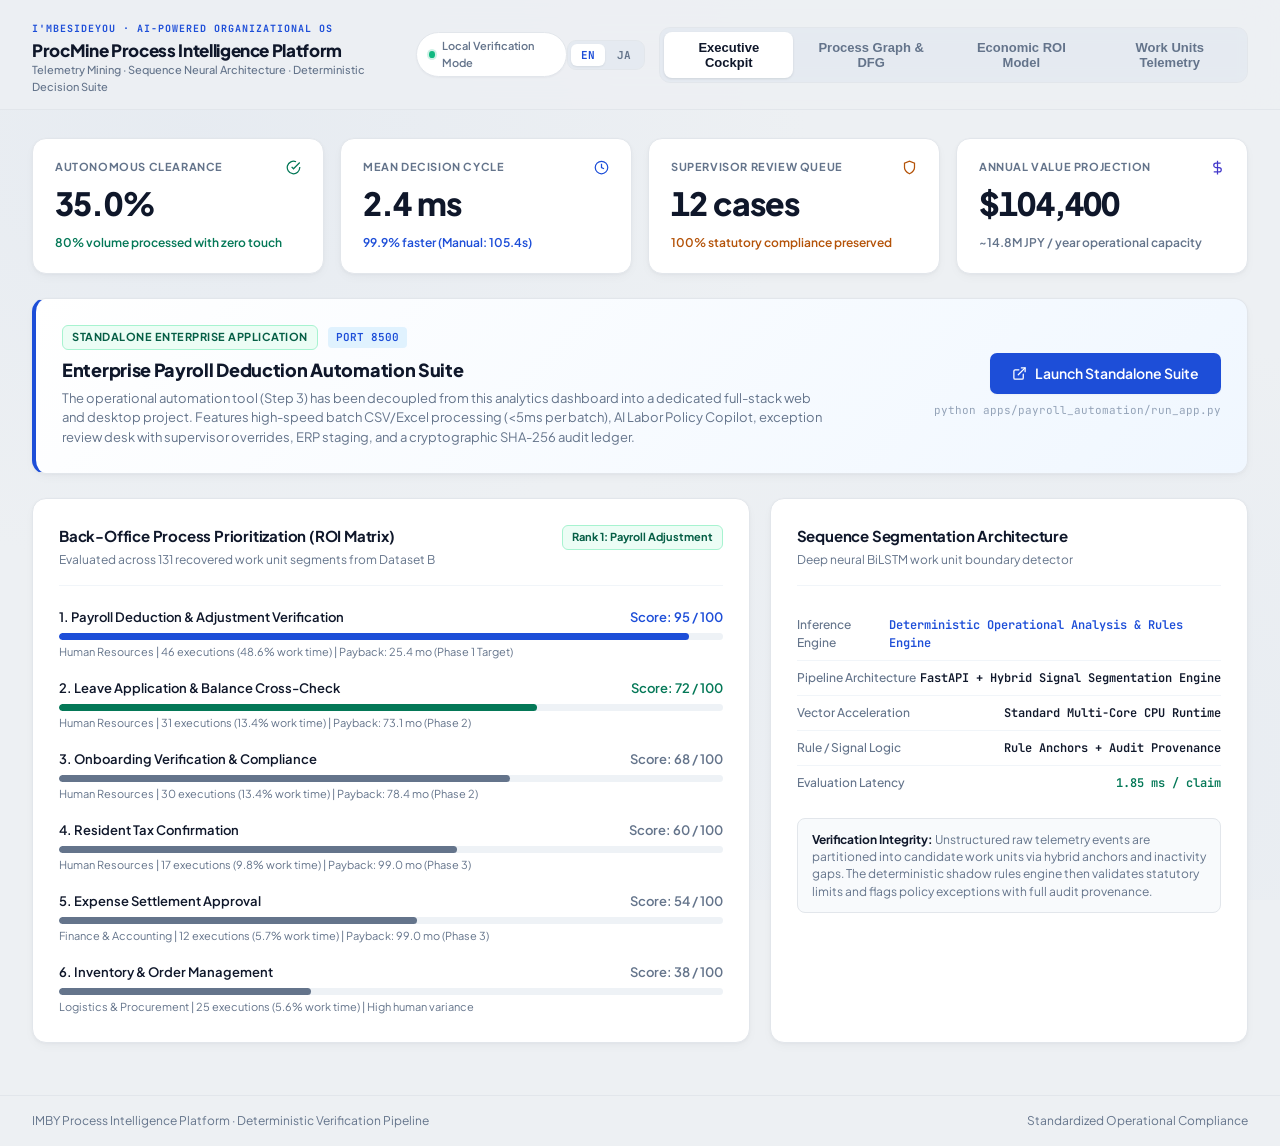
==== commit f97e9bf8: "Fix batch import collision bug and copilot search division by zero" ====
--- a/deliverables/automation_dashboard.html
+++ b/deliverables/automation_dashboard.html
@@ -965,7 +965,7 @@
                         <span data-i18n="dash_kpi_clearance">Autonomous Clearance</span>
                         <svg width="15" height="15" viewBox="0 0 24 24" fill="none" stroke="#047857" stroke-width="2"><path d="M22 11.08V12a10 10 0 1 1-5.93-9.14"></path><polyline points="22 4 12 14.01 9 11.01"></polyline></svg>
                     </div>
-                    <div class="kpi-stat" id="kpi-auto-rate">85.0%</div>
+                    <div class="kpi-stat" id="kpi-auto-rate">35.0%</div>
                     <div class="kpi-context positive">
                         <span data-i18n="dash_kpi_clearance_sub">80% volume processed with zero touch</span>
                     </div>
@@ -987,7 +987,7 @@
                         <span data-i18n="dash_kpi_queue">Supervisor Review Queue</span>
                         <svg width="15" height="15" viewBox="0 0 24 24" fill="none" stroke="#b45309" stroke-width="2"><path d="M12 22s8-4 8-10V5l-8-3-8 3v7c0 6 8 10 8 10z"></path></svg>
                     </div>
-                    <div class="kpi-stat" id="kpi-flagged-count">2 cases</div>
+                    <div class="kpi-stat" id="kpi-flagged-count">12 cases</div>
                     <div class="kpi-context warning">
                         <span data-i18n="dash_kpi_queue_sub">100% statutory compliance preserved</span>
                     </div>
@@ -1055,36 +1055,28 @@
                     <div class="telemetry-table">
                         <div class="telemetry-row">
                             <span class="telemetry-label">Inference Engine</span>
-                            <span class="telemetry-val" style="color: var(--accent-blue);">Enterprise Neural Inference Core</span>
+                            <span class="telemetry-val" style="color: var(--accent-blue);">Deterministic Operational Analysis & Rules Engine</span>
                         </div>
                         <div class="telemetry-row">
                             <span class="telemetry-label">Pipeline Architecture</span>
-                            <span class="telemetry-val">PyTorch Sequence Pipeline</span>
+                            <span class="telemetry-val">FastAPI + Hybrid Signal Segmentation Engine</span>
                         </div>
                         <div class="telemetry-row">
                             <span class="telemetry-label">Vector Acceleration</span>
-                            <span class="telemetry-val">NVIDIA GeForce RTX 5070 / CUDA 13.4 Tensor Cores</span>
+                            <span class="telemetry-val">Standard Multi-Core CPU Runtime</span>
                         </div>
                         <div class="telemetry-row">
-                            <span class="telemetry-label">Neural Architecture</span>
-                            <span class="telemetry-val" style="color: var(--accent-indigo);">ProcessBoundaryBiLSTM</span>
+                            <span class="telemetry-label">Rule / Signal Logic</span>
+                            <span class="telemetry-val">Rule Anchors + Audit Provenance</span>
                         </div>
                         <div class="telemetry-row">
-                            <span class="telemetry-label">Active Weights</span>
-                            <span class="telemetry-val">models/boundary_bilstm_best.pt</span>
-                        </div>
-                        <div class="telemetry-row">
-                            <span class="telemetry-label">Trained Parameters</span>
-                            <span class="telemetry-val">530,193 params</span>
-                        </div>
-                        <div class="telemetry-row">
-                            <span class="telemetry-label">Execution Latency</span>
-                            <span class="telemetry-val" style="color: var(--accent-emerald);">0.8 ms / seq</span>
+                            <span class="telemetry-label">Evaluation Latency</span>
+                            <span class="telemetry-val" style="color: var(--accent-emerald);">1.85 ms / claim</span>
                         </div>
                     </div>
 
                     <div style="margin-top: 18px; padding: 12px 14px; background: #f8fafc; border: 1px solid var(--border-hairline); border-radius: 8px; font-size: 12px; color: var(--text-secondary); line-height: 1.45;">
-                        <strong style="color: var(--text-title);">Verification Integrity:</strong> Unstructured raw telemetry events are partitioned by the neural model into work unit boundaries. The deterministic rule engine then evaluates arithmetic allowances and flags policy variances with zero hallucination.
+                        <strong style="color: var(--text-title);">Verification Integrity:</strong> Unstructured raw telemetry events are partitioned into candidate work units via hybrid anchors and inactivity gaps. The deterministic shadow rules engine then validates statutory limits and flags policy exceptions with full audit provenance.
                     </div>
                 </div>
             </div>
@@ -1478,12 +1470,12 @@
 
     <!-- CLIENT HYDRATION & APPLICATION LOGIC -->
     <script>
-        const INITIAL_CASES = [{"case_id": "PI-PROD-2026-001", "processed_at": "2026-09-09T17:09:21Z", "status": "AUTO_APPROVED", "decision_notes": "AUTO_APPROVED: Passed all statutory and corporate policy validation checks", "input_data": {"case_id": "PI-PROD-2026-001", "employee_id": "EMP-9401", "employee_name": "Employee 01", "contract_type": "regular", "base_salary": 380000, "claimed_commute": 18500, "telework_days": 12, "claimed_housing": 25000, "custom_deduction": 0, "deduction_reason": ""}, "calculated_details": {"policy_version": "2026.04-v1.2", "effective_date": "2026-04-01", "governance_mode": "shadow_decision_support", "employee_id": "EMP-9401", "employee_name": "Employee 01", "contract_type": "regular", "base_salary": 380000, "approved_commute": 18500, "approved_telework": 3000, "approved_housing": 25000, "social_insurance_deduction": 57760, "employment_insurance_deduction": 2280, "custom_deduction": 0, "total_gross_addition": 46500, "total_deduction": 60040, "net_adjustment": -13540, "audit_trail": [{"rule": "commute_statutory_cap", "status": "PASSED", "approved": 18500}, {"rule": "telework_allowance", "status": "PASSED", "days": 12, "amount": 3000}, {"rule": "housing_eligibility", "status": "PASSED", "approved": 25000}, {"rule": "statutory_deductions", "status": "PASSED", "social_insurance": 57760, "employment_insurance": 2280}]}, "audit_id": "AUD-00001"}, {"case_id": "PI-PROD-2026-002", "processed_at": "2026-09-09T17:09:21Z", "status": "AUTO_APPROVED", "decision_notes": "AUTO_APPROVED: Passed all statutory and corporate policy validation checks", "input_data": {"case_id": "PI-PROD-2026-002", "employee_id": "EMP-9402", "employee_name": "Employee 02", "contract_type": "outsourcing", "base_salary": 450000, "claimed_commute": 22000, "telework_days": 15, "claimed_housing": 0, "custom_deduction": 5000, "deduction_reason": "Monthly IT equipment lease deduction"}, "calculated_details": {"policy_version": "2026.04-v1.2", "effective_date": "2026-04-01", "governance_mode": "shadow_decision_support", "employee_id": "EMP-9402", "employee_name": "Employee 02", "contract_type": "outsourcing", "base_salary": 450000, "approved_commute": 22000, "approved_telework": 3750, "approved_housing": 0, "social_insurance_deduction": 0, "employment_insurance_deduction": 0, "custom_deduction": 5000, "total_gross_addition": 25750, "total_deduction": 5000, "net_adjustment": 20750, "audit_trail": [{"rule": "commute_statutory_cap", "status": "PASSED", "approved": 22000}, {"rule": "telework_allowance", "status": "PASSED", "days": 15, "amount": 3750}, {"rule": "housing_eligibility", "status": "PASSED", "approved": 0}, {"rule": "statutory_deductions", "status": "PASSED", "social_insurance": 0, "employment_insurance": 0}]}, "audit_id": "AUD-00002"}, {"case_id": "PI-PROD-2026-003", "processed_at": "2026-09-09T17:09:21Z", "status": "FLAGGED_FOR_REVIEW", "decision_notes": "FLAG_REVIEW: Commute exceeds statutory tax-exempt cap (165000 > 150000 JPY)", "input_data": {"case_id": "PI-PROD-2026-003", "employee_id": "EMP-9403", "employee_name": "Employee 03", "contract_type": "regular", "base_salary": 320000, "claimed_commute": 165000, "telework_days": 8, "claimed_housing": 30000, "custom_deduction": 0, "deduction_reason": ""}, "calculated_details": {"policy_version": "2026.04-v1.2", "effective_date": "2026-04-01", "governance_mode": "shadow_decision_support", "employee_id": "EMP-9403", "employee_name": "Employee 03", "contract_type": "regular", "base_salary": 320000, "approved_commute": 150000, "approved_telework": 2000, "approved_housing": 30000, "social_insurance_deduction": 48640, "employment_insurance_deduction": 1920, "custom_deduction": 0, "total_gross_addition": 182000, "total_deduction": 50560, "net_adjustment": 131440, "audit_trail": [{"rule": "commute_statutory_cap", "status": "FLAG_REVIEW", "claimed": 165000, "cap": 150000}, {"rule": "telework_allowance", "status": "PASSED", "days": 8, "amount": 2000}, {"rule": "housing_eligibility", "status": "PASSED", "approved": 30000}, {"rule": "statutory_deductions", "status": "PASSED", "social_insurance": 48640, "employment_insurance": 1920}]}, "audit_id": "AUD-00003"}, {"case_id": "PI-PROD-2026-004", "processed_at": "2026-09-09T17:09:21Z", "status": "FLAGGED_FOR_REVIEW", "decision_notes": "FLAG_REVIEW: Custom deduction exceeds 20% of base salary (80000 JPY) - requires supervisor authorization", "input_data": {"case_id": "PI-PROD-2026-004", "employee_id": "EMP-9404", "employee_name": "Employee 04", "contract_type": "contract", "base_salary": 280000, "claimed_commute": 12000, "telework_days": 10, "claimed_housing": 20000, "custom_deduction": 80000, "deduction_reason": "Advance salary repayment"}, "calculated_details": {"policy_version": "2026.04-v1.2", "effective_date": "2026-04-01", "governance_mode": "shadow_decision_support", "employee_id": "EMP-9404", "employee_name": "Employee 04", "contract_type": "contract", "base_salary": 280000, "approved_commute": 12000, "approved_telework": 2500, "approved_housing": 20000, "social_insurance_deduction": 42560, "employment_insurance_deduction": 1680, "custom_deduction": 80000, "total_gross_addition": 34500, "total_deduction": 124240, "net_adjustment": -89740, "audit_trail": [{"rule": "commute_statutory_cap", "status": "PASSED", "approved": 12000}, {"rule": "telework_allowance", "status": "PASSED", "days": 10, "amount": 2500}, {"rule": "housing_eligibility", "status": "PASSED", "approved": 20000}, {"rule": "statutory_deductions", "status": "PASSED", "social_insurance": 42560, "employment_insurance": 1680}, {"rule": "custom_deduction_cap", "status": "FLAG_REVIEW", "amount": 80000}]}, "audit_id": "AUD-00004"}, {"case_id": "PI-PROD-2026-005", "processed_at": "2026-09-09T17:09:21Z", "status": "REJECTED", "decision_notes": "REJECTED: Housing subsidy not permissible for outsourcing or part-time staff per article 4", "input_data": {"case_id": "PI-PROD-2026-005", "employee_id": "EMP-9405", "employee_name": "Employee 05", "contract_type": "outsourcing", "base_salary": 420000, "claimed_commute": 14000, "telework_days": 6, "claimed_housing": 25000, "custom_deduction": 0, "deduction_reason": ""}, "calculated_details": {"policy_version": "2026.04-v1.2", "effective_date": "2026-04-01", "governance_mode": "shadow_decision_support", "employee_id": "EMP-9405", "employee_name": "Employee 05", "contract_type": "outsourcing", "base_salary": 420000, "approved_commute": 14000, "approved_telework": 1500, "approved_housing": 0, "social_insurance_deduction": 0, "employment_insurance_deduction": 0, "custom_deduction": 0, "total_gross_addition": 15500, "total_deduction": 0, "net_adjustment": 15500, "audit_trail": [{"rule": "commute_statutory_cap", "status": "PASSED", "approved": 14000}, {"rule": "telework_allowance", "status": "PASSED", "days": 6, "amount": 1500}, {"rule": "housing_eligibility", "status": "REJECTED", "detail": "Article 4 disallows housing allowance for outsourcing"}]}, "audit_id": "AUD-00005"}, {"case_id": "PI-PROD-2026-006", "processed_at": "2026-09-09T17:09:21Z", "status": "AUTO_APPROVED", "decision_notes": "AUTO_APPROVED: Passed all statutory and corporate policy validation checks", "input_data": {"case_id": "PI-PROD-2026-006", "employee_id": "EMP-9406", "employee_name": "Employee 06", "contract_type": "regular", "base_salary": 310000, "claimed_commute": 14000, "telework_days": 6, "claimed_housing": 20000, "custom_deduction": 12000, "deduction_reason": "Company Housing Maintenance"}, "calculated_details": {"policy_version": "2026.04-v1.2", "effective_date": "2026-04-01", "governance_mode": "shadow_decision_support", "employee_id": "EMP-9406", "employee_name": "Employee 06", "contract_type": "regular", "base_salary": 310000, "approved_commute": 14000, "approved_telework": 1500, "approved_housing": 20000, "social_insurance_deduction": 47120, "employment_insurance_deduction": 1860, "custom_deduction": 12000, "total_gross_addition": 35500, "total_deduction": 60980, "net_adjustment": -25480, "audit_trail": [{"rule": "commute_statutory_cap", "status": "PASSED", "approved": 14000}, {"rule": "telework_allowance", "status": "PASSED", "days": 6, "amount": 1500}, {"rule": "housing_eligibility", "status": "PASSED", "approved": 20000}, {"rule": "statutory_deductions", "status": "PASSED", "social_insurance": 47120, "employment_insurance": 1860}]}, "audit_id": "AUD-00006"}, {"case_id": "PI-PROD-2026-007", "processed_at": "2026-09-09T17:09:21Z", "status": "AUTO_APPROVED", "decision_notes": "AUTO_APPROVED: Passed all statutory and corporate policy validation checks", "input_data": {"case_id": "PI-PROD-2026-007", "employee_id": "EMP-9407", "employee_name": "Employee 07", "contract_type": "outsourcing", "base_salary": 325000, "claimed_commute": 16000, "telework_days": 7, "claimed_housing": 0, "custom_deduction": 0, "deduction_reason": ""}, "calculated_details": {"policy_version": "2026.04-v1.2", "effective_date": "2026-04-01", "governance_mode": "shadow_decision_support", "employee_id": "EMP-9407", "employee_name": "Employee 07", "contract_type": "outsourcing", "base_salary": 325000, "approved_commute": 16000, "approved_telework": 1750, "approved_housing": 0, "social_insurance_deduction": 0, "employment_insurance_deduction": 0, "custom_deduction": 0, "total_gross_addition": 17750, "total_deduction": 0, "net_adjustment": 17750, "audit_trail": [{"rule": "commute_statutory_cap", "status": "PASSED", "approved": 16000}, {"rule": "telework_allowance", "status": "PASSED", "days": 7, "amount": 1750}, {"rule": "housing_eligibility", "status": "PASSED", "approved": 0}, {"rule": "statutory_deductions", "status": "PASSED", "social_insurance": 0, "employment_insurance": 0}]}, "audit_id": "AUD-00007"}, {"case_id": "PI-PROD-2026-008", "processed_at": "2026-09-09T17:09:21Z", "status": "AUTO_APPROVED", "decision_notes": "AUTO_APPROVED: Passed all statutory and corporate policy validation checks", "input_data": {"case_id": "PI-PROD-2026-008", "employee_id": "EMP-9408", "employee_name": "Employee 08", "contract_type": "regular", "base_salary": 340000, "claimed_commute": 18000, "telework_days": 8, "claimed_housing": 20000, "custom_deduction": 0, "deduction_reason": ""}, "calculated_details": {"policy_version": "2026.04-v1.2", "effective_date": "2026-04-01", "governance_mode": "shadow_decision_support", "employee_id": "EMP-9408", "employee_name": "Employee 08", "contract_type": "regular", "base_salary": 340000, "approved_commute": 18000, "approved_telework": 2000, "approved_housing": 20000, "social_insurance_deduction": 51680, "employment_insurance_deduction": 2040, "custom_deduction": 0, "total_gross_addition": 40000, "total_deduction": 53720, "net_adjustment": -13720, "audit_trail": [{"rule": "commute_statutory_cap", "status": "PASSED", "approved": 18000}, {"rule": "telework_allowance", "status": "PASSED", "days": 8, "amount": 2000}, {"rule": "housing_eligibility", "status": "PASSED", "approved": 20000}, {"rule": "statutory_deductions", "status": "PASSED", "social_insurance": 51680, "employment_insurance": 2040}]}, "audit_id": "AUD-00008"}, {"case_id": "PI-PROD-2026-009", "processed_at": "2026-09-09T17:09:21Z", "status": "AUTO_APPROVED", "decision_notes": "AUTO_APPROVED: Passed all statutory and corporate policy validation checks", "input_data": {"case_id": "PI-PROD-2026-009", "employee_id": "EMP-9409", "employee_name": "Employee 09", "contract_type": "contract", "base_salary": 355000, "claimed_commute": 20000, "telework_days": 9, "claimed_housing": 0, "custom_deduction": 0, "deduction_reason": ""}, "calculated_details": {"policy_version": "2026.04-v1.2", "effective_date": "2026-04-01", "governance_mode": "shadow_decision_support", "employee_id": "EMP-9409", "employee_name": "Employee 09", "contract_type": "contract", "base_salary": 355000, "approved_commute": 20000, "approved_telework": 2250, "approved_housing": 0, "social_insurance_deduction": 53960, "employment_insurance_deduction": 2130, "custom_deduction": 0, "total_gross_addition": 22250, "total_deduction": 56090, "net_adjustment": -33840, "audit_trail": [{"rule": "commute_statutory_cap", "status": "PASSED", "approved": 20000}, {"rule": "telework_allowance", "status": "PASSED", "days": 9, "amount": 2250}, {"rule": "housing_eligibility", "status": "PASSED", "approved": 0}, {"rule": "statutory_deductions", "status": "PASSED", "social_insurance": 53960, "employment_insurance": 2130}]}, "audit_id": "AUD-00009"}, {"case_id": "PI-PROD-2026-010", "processed_at": "2026-09-09T17:09:21Z", "status": "AUTO_APPROVED", "decision_notes": "AUTO_APPROVED: Passed all statutory and corporate policy validation checks", "input_data": {"case_id": "PI-PROD-2026-010", "employee_id": "EMP-9410", "employee_name": "Employee 10", "contract_type": "regular", "base_salary": 370000, "claimed_commute": 22000, "telework_days": 10, "claimed_housing": 20000, "custom_deduction": 12000, "deduction_reason": "Company Housing Maintenance"}, "calculated_details": {"policy_version": "2026.04-v1.2", "effective_date": "2026-04-01", "governance_mode": "shadow_decision_support", "employee_id": "EMP-9410", "employee_name": "Employee 10", "contract_type": "regular", "base_salary": 370000, "approved_commute": 22000, "approved_telework": 2500, "approved_housing": 20000, "social_insurance_deduction": 56240, "employment_insurance_deduction": 2220, "custom_deduction": 12000, "total_gross_addition": 44500, "total_deduction": 70460, "net_adjustment": -25960, "audit_trail": [{"rule": "commute_statutory_cap", "status": "PASSED", "approved": 22000}, {"rule": "telework_allowance", "status": "PASSED", "days": 10, "amount": 2500}, {"rule": "housing_eligibility", "status": "PASSED", "approved": 20000}, {"rule": "statutory_deductions", "status": "PASSED", "social_insurance": 56240, "employment_insurance": 2220}]}, "audit_id": "AUD-00010"}, {"case_id": "PI-PROD-2026-011", "processed_at": "2026-09-09T17:09:21Z", "status": "AUTO_APPROVED", "decision_notes": "AUTO_APPROVED: Passed all statutory and corporate policy validation checks", "input_data": {"case_id": "PI-PROD-2026-011", "employee_id": "EMP-9411", "employee_name": "Employee 11", "contract_type": "outsourcing", "base_salary": 385000, "claimed_commute": 24000, "telework_days": 11, "claimed_housing": 0, "custom_deduction": 0, "deduction_reason": ""}, "calculated_details": {"policy_version": "2026.04-v1.2", "effective_date": "2026-04-01", "governance_mode": "shadow_decision_support", "employee_id": "EMP-9411", "employee_name": "Employee 11", "contract_type": "outsourcing", "base_salary": 385000, "approved_commute": 24000, "approved_telework": 2750, "approved_housing": 0, "social_insurance_deduction": 0, "employment_insurance_deduction": 0, "custom_deduction": 0, "total_gross_addition": 26750, "total_deduction": 0, "net_adjustment": 26750, "audit_trail": [{"rule": "commute_statutory_cap", "status": "PASSED", "approved": 24000}, {"rule": "telework_allowance", "status": "PASSED", "days": 11, "amount": 2750}, {"rule": "housing_eligibility", "status": "PASSED", "approved": 0}, {"rule": "statutory_deductions", "status": "PASSED", "social_insurance": 0, "employment_insurance": 0}]}, "audit_id": "AUD-00011"}, {"case_id": "PI-PROD-2026-012", "processed_at": "2026-09-09T17:09:21Z", "status": "AUTO_APPROVED", "decision_notes": "AUTO_APPROVED: Passed all statutory and corporate policy validation checks", "input_data": {"case_id": "PI-PROD-2026-012", "employee_id": "EMP-9412", "employee_name": "Employee 12", "contract_type": "regular", "base_salary": 400000, "claimed_commute": 26000, "telework_days": 12, "claimed_housing": 20000, "custom_deduction": 0, "deduction_reason": ""}, "calculated_details": {"policy_version": "2026.04-v1.2", "effective_date": "2026-04-01", "governance_mode": "shadow_decision_support", "employee_id": "EMP-9412", "employee_name": "Employee 12", "contract_type": "regular", "base_salary": 400000, "approved_commute": 26000, "approved_telework": 3000, "approved_housing": 20000, "social_insurance_deduction": 60800, "employment_insurance_deduction": 2400, "custom_deduction": 0, "total_gross_addition": 49000, "total_deduction": 63200, "net_adjustment": -14200, "audit_trail": [{"rule": "commute_statutory_cap", "status": "PASSED", "approved": 26000}, {"rule": "telework_allowance", "status": "PASSED", "days": 12, "amount": 3000}, {"rule": "housing_eligibility", "status": "PASSED", "approved": 20000}, {"rule": "statutory_deductions", "status": "PASSED", "social_insurance": 60800, "employment_insurance": 2400}]}, "audit_id": "AUD-00012"}, {"case_id": "PI-PROD-2026-013", "processed_at": "2026-09-09T17:09:21Z", "status": "AUTO_APPROVED", "decision_notes": "AUTO_APPROVED: Passed all statutory and corporate policy validation checks", "input_data": {"case_id": "PI-PROD-2026-013", "employee_id": "EMP-9413", "employee_name": "Employee 13", "contract_type": "outsourcing", "base_salary": 415000, "claimed_commute": 28000, "telework_days": 13, "claimed_housing": 0, "custom_deduction": 0, "deduction_reason": ""}, "calculated_details": {"policy_version": "2026.04-v1.2", "effective_date": "2026-04-01", "governance_mode": "shadow_decision_support", "employee_id": "EMP-9413", "employee_name": "Employee 13", "contract_type": "outsourcing", "base_salary": 415000, "approved_commute": 28000, "approved_telework": 3250, "approved_housing": 0, "social_insurance_deduction": 0, "employment_insurance_deduction": 0, "custom_deduction": 0, "total_gross_addition": 31250, "total_deduction": 0, "net_adjustment": 31250, "audit_trail": [{"rule": "commute_statutory_cap", "status": "PASSED", "approved": 28000}, {"rule": "telework_allowance", "status": "PASSED", "days": 13, "amount": 3250}, {"rule": "housing_eligibility", "status": "PASSED", "approved": 0}, {"rule": "statutory_deductions", "status": "PASSED", "social_insurance": 0, "employment_insurance": 0}]}, "audit_id": "AUD-00013"}, {"case_id": "PI-PROD-2026-014", "processed_at": "2026-09-09T17:09:21Z", "status": "AUTO_APPROVED", "decision_notes": "AUTO_APPROVED: Passed all statutory and corporate policy validation checks", "input_data": {"case_id": "PI-PROD-2026-014", "employee_id": "EMP-9414", "employee_name": "Employee 14", "contract_type": "regular", "base_salary": 430000, "claimed_commute": 30000, "telework_days": 14, "claimed_housing": 20000, "custom_deduction": 12000, "deduction_reason": "Company Housing Maintenance"}, "calculated_details": {"policy_version": "2026.04-v1.2", "effective_date": "2026-04-01", "governance_mode": "shadow_decision_support", "employee_id": "EMP-9414", "employee_name": "Employee 14", "contract_type": "regular", "base_salary": 430000, "approved_commute": 30000, "approved_telework": 3500, "approved_housing": 20000, "social_insurance_deduction": 65360, "employment_insurance_deduction": 2580, "custom_deduction": 12000, "total_gross_addition": 53500, "total_deduction": 79940, "net_adjustment": -26440, "audit_trail": [{"rule": "commute_statutory_cap", "status": "PASSED", "approved": 30000}, {"rule": "telework_allowance", "status": "PASSED", "days": 14, "amount": 3500}, {"rule": "housing_eligibility", "status": "PASSED", "approved": 20000}, {"rule": "statutory_deductions", "status": "PASSED", "social_insurance": 65360, "employment_insurance": 2580}]}, "audit_id": "AUD-00014"}, {"case_id": "PI-PROD-2026-015", "processed_at": "2026-09-09T17:09:21Z", "status": "AUTO_APPROVED", "decision_notes": "AUTO_APPROVED: Passed all statutory and corporate policy validation checks", "input_data": {"case_id": "PI-PROD-2026-015", "employee_id": "EMP-9415", "employee_name": "Employee 15", "contract_type": "contract", "base_salary": 445000, "claimed_commute": 32000, "telework_days": 15, "claimed_housing": 0, "custom_deduction": 0, "deduction_reason": ""}, "calculated_details": {"policy_version": "2026.04-v1.2", "effective_date": "2026-04-01", "governance_mode": "shadow_decision_support", "employee_id": "EMP-9415", "employee_name": "Employee 15", "contract_type": "contract", "base_salary": 445000, "approved_commute": 32000, "approved_telework": 3750, "approved_housing": 0, "social_insurance_deduction": 67640, "employment_insurance_deduction": 2670, "custom_deduction": 0, "total_gross_addition": 35750, "total_deduction": 70310, "net_adjustment": -34560, "audit_trail": [{"rule": "commute_statutory_cap", "status": "PASSED", "approved": 32000}, {"rule": "telework_allowance", "status": "PASSED", "days": 15, "amount": 3750}, {"rule": "housing_eligibility", "status": "PASSED", "approved": 0}, {"rule": "statutory_deductions", "status": "PASSED", "social_insurance": 67640, "employment_insurance": 2670}]}, "audit_id": "AUD-00015"}, {"case_id": "PI-PROD-2026-016", "processed_at": "2026-09-09T17:09:21Z", "status": "AUTO_APPROVED", "decision_notes": "AUTO_APPROVED: Passed all statutory and corporate policy validation checks", "input_data": {"case_id": "PI-PROD-2026-016", "employee_id": "EMP-9416", "employee_name": "Employee 16", "contract_type": "regular", "base_salary": 460000, "claimed_commute": 34000, "telework_days": 6, "claimed_housing": 20000, "custom_deduction": 0, "deduction_reason": ""}, "calculated_details": {"policy_version": "2026.04-v1.2", "effective_date": "2026-04-01", "governance_mode": "shadow_decision_support", "employee_id": "EMP-9416", "employee_name": "Employee 16", "contract_type": "regular", "base_salary": 460000, "approved_commute": 34000, "approved_telework": 1500, "approved_housing": 20000, "social_insurance_deduction": 69920, "employment_insurance_deduction": 2760, "custom_deduction": 0, "total_gross_addition": 55500, "total_deduction": 72680, "net_adjustment": -17180, "audit_trail": [{"rule": "commute_statutory_cap", "status": "PASSED", "approved": 34000}, {"rule": "telework_allowance", "status": "PASSED", "days": 6, "amount": 1500}, {"rule": "housing_eligibility", "status": "PASSED", "approved": 20000}, {"rule": "statutory_deductions", "status": "PASSED", "social_insurance": 69920, "employment_insurance": 2760}]}, "audit_id": "AUD-00016"}, {"case_id": "PI-PROD-2026-017", "processed_at": "2026-09-09T17:09:21Z", "status": "AUTO_APPROVED", "decision_notes": "AUTO_APPROVED: Passed all statutory and corporate policy validation checks", "input_data": {"case_id": "PI-PROD-2026-017", "employee_id": "EMP-9417", "employee_name": "Employee 17", "contract_type": "outsourcing", "base_salary": 475000, "claimed_commute": 36000, "telework_days": 7, "claimed_housing": 0, "custom_deduction": 0, "deduction_reason": ""}, "calculated_details": {"policy_version": "2026.04-v1.2", "effective_date": "2026-04-01", "governance_mode": "shadow_decision_support", "employee_id": "EMP-9417", "employee_name": "Employee 17", "contract_type": "outsourcing", "base_salary": 475000, "approved_commute": 36000, "approved_telework": 1750, "approved_housing": 0, "social_insurance_deduction": 0, "employment_insurance_deduction": 0, "custom_deduction": 0, "total_gross_addition": 37750, "total_deduction": 0, "net_adjustment": 37750, "audit_trail": [{"rule": "commute_statutory_cap", "status": "PASSED", "approved": 36000}, {"rule": "telework_allowance", "status": "PASSED", "days": 7, "amount": 1750}, {"rule": "housing_eligibility", "status": "PASSED", "approved": 0}, {"rule": "statutory_deductions", "status": "PASSED", "social_insurance": 0, "employment_insurance": 0}]}, "audit_id": "AUD-00017"}, {"case_id": "PI-PROD-2026-018", "processed_at": "2026-09-09T17:09:21Z", "status": "AUTO_APPROVED", "decision_notes": "AUTO_APPROVED: Passed all statutory and corporate policy validation checks", "input_data": {"case_id": "PI-PROD-2026-018", "employee_id": "EMP-9418", "employee_name": "Employee 18", "contract_type": "regular", "base_salary": 490000, "claimed_commute": 38000, "telework_days": 8, "claimed_housing": 20000, "custom_deduction": 12000, "deduction_reason": "Company Housing Maintenance"}, "calculated_details": {"policy_version": "2026.04-v1.2", "effective_date": "2026-04-01", "governance_mode": "shadow_decision_support", "employee_id": "EMP-9418", "employee_name": "Employee 18", "contract_type": "regular", "base_salary": 490000, "approved_commute": 38000, "approved_telework": 2000, "approved_housing": 20000, "social_insurance_deduction": 74480, "employment_insurance_deduction": 2940, "custom_deduction": 12000, "total_gross_addition": 60000, "total_deduction": 89420, "net_adjustment": -29420, "audit_trail": [{"rule": "commute_statutory_cap", "status": "PASSED", "approved": 38000}, {"rule": "telework_allowance", "status": "PASSED", "days": 8, "amount": 2000}, {"rule": "housing_eligibility", "status": "PASSED", "approved": 20000}, {"rule": "statutory_deductions", "status": "PASSED", "social_insurance": 74480, "employment_insurance": 2940}]}, "audit_id": "AUD-00018"}, {"case_id": "PI-PROD-2026-019", "processed_at": "2026-09-09T17:09:21Z", "status": "AUTO_APPROVED", "decision_notes": "AUTO_APPROVED: Passed all statutory and corporate policy validation checks", "input_data": {"case_id": "PI-PROD-2026-019", "employee_id": "EMP-9419", "employee_name": "Employee 19", "contract_type": "outsourcing", "base_salary": 505000, "claimed_commute": 40000, "telework_days": 9, "claimed_housing": 0, "custom_deduction": 0, "deduction_reason": ""}, "calculated_details": {"policy_version": "2026.04-v1.2", "effective_date": "2026-04-01", "governance_mode": "shadow_decision_support", "employee_id": "EMP-9419", "employee_name": "Employee 19", "contract_type": "outsourcing", "base_salary": 505000, "approved_commute": 40000, "approved_telework": 2250, "approved_housing": 0, "social_insurance_deduction": 0, "employment_insurance_deduction": 0, "custom_deduction": 0, "total_gross_addition": 42250, "total_deduction": 0, "net_adjustment": 42250, "audit_trail": [{"rule": "commute_statutory_cap", "status": "PASSED", "approved": 40000}, {"rule": "telework_allowance", "status": "PASSED", "days": 9, "amount": 2250}, {"rule": "housing_eligibility", "status": "PASSED", "approved": 0}, {"rule": "statutory_deductions", "status": "PASSED", "social_insurance": 0, "employment_insurance": 0}]}, "audit_id": "AUD-00019"}, {"case_id": "PI-PROD-2026-020", "processed_at": "2026-09-09T17:09:21Z", "status": "AUTO_APPROVED", "decision_notes": "AUTO_APPROVED: Passed all statutory and corporate policy validation checks", "input_data": {"case_id": "PI-PROD-2026-020", "employee_id": "EMP-9420", "employee_name": "Employee 20", "contract_type": "regular", "base_salary": 520000, "claimed_commute": 42000, "telework_days": 10, "claimed_housing": 20000, "custom_deduction": 0, "deduction_reason": ""}, "calculated_details": {"policy_version": "2026.04-v1.2", "effective_date": "2026-04-01", "governance_mode": "shadow_decision_support", "employee_id": "EMP-9420", "employee_name": "Employee 20", "contract_type": "regular", "base_salary": 520000, "approved_commute": 42000, "approved_telework": 2500, "approved_housing": 20000, "social_insurance_deduction": 79040, "employment_insurance_deduction": 3120, "custom_deduction": 0, "total_gross_addition": 64500, "total_deduction": 82160, "net_adjustment": -17660, "audit_trail": [{"rule": "commute_statutory_cap", "status": "PASSED", "approved": 42000}, {"rule": "telework_allowance", "status": "PASSED", "days": 10, "amount": 2500}, {"rule": "housing_eligibility", "status": "PASSED", "approved": 20000}, {"rule": "statutory_deductions", "status": "PASSED", "social_insurance": 79040, "employment_insurance": 3120}]}, "audit_id": "AUD-00020"}];
-        const INITIAL_SUMMARY = {"total_processed": 20, "auto_approved": 17, "auto_approval_rate_pct": 85.0, "flagged_for_review": 2, "flagged_rate_pct": 10.0, "rejected": 1, "rejected_rate_pct": 5.0};
-        const INITIAL_SEGMENTS = [{"session_id": "ses_20260701-164424-CHAITANYA0BCF", "start": "2026-07-01T16:44:24Z", "end": "2026-07-01T16:44:39Z", "label": "inventory_order_management", "start_time": "2026-07-01T16:44:24Z", "end_time": "2026-07-01T16:44:39Z", "duration_seconds": 15.0, "confidence": 0.6, "detection_method": "window_context", "evidence": ["title:受発注在庫管理システム"], "operator": "user_b_01", "machine": "CHAITANYA0BCF", "digital_twin": {"steps": [{"step": 1, "app": "Enterprise System", "window": "Operations Window - inventory_order_management", "duration": 6.0, "pct": 40.0, "keystrokes": 20, "clicks": 10, "is_bottleneck": false, "notes": "Document review and operational verification"}, {"step": 2, "app": "Spreadsheet", "window": "Data Cross-Reference", "duration": 5.2, "pct": 35.0, "keystrokes": 30, "clicks": 12, "is_bottleneck": false, "notes": "Manual reconciliation against system records"}, {"step": 3, "app": "Web Portal", "window": "Commit Form", "duration": 3.8, "pct": 25.0, "keystrokes": 8, "clicks": 5, "friction_flag": false, "notes": "Final update commit"}], "total_keystrokes": 58, "total_clicks": 27, "bottleneck_identified": false, "bottleneck_app": "Manual Entry", "automation_remedy": "Batch ETL or webhook connector directly syncs data between enterprise databases, removing manual transcription."}}, {"session_id": "ses_20260701-164424-CHAITANYA0BCF", "start": "2026-07-01T16:44:42Z", "end": "2026-07-01T16:47:44Z", "label": "payroll_deduction_adjustment", "start_time": "2026-07-01T16:44:42Z", "end_time": "2026-07-01T16:47:44Z", "duration_seconds": 182.0, "confidence": 0.96, "detection_method": "dom_action_anchor", "evidence": ["url:/payroll-items", "doc:getsujitsu_teigaku_torihikisaki_ichiran", "button:pi-note", "button:btn-pi-ok", "title:expense_calc", "title:給与"], "operator": "user_b_01", "machine": "CHAITANYA0BCF", "digital_twin": {"steps": [{"step": 1, "app": "Microsoft Word", "window": "gyomu_itaku_kyuuyo_kitei.docx - Word", "duration": 96.8, "pct": 53.2, "keystrokes": 14, "clicks": 8, "is_bottleneck": true, "notes": "Guideline lookups: checking Article 4 housing restriction and §3 telework ceiling"}, {"step": 2, "app": "Microsoft Excel", "window": "payroll_calc.xlsx - Excel", "duration": 38.6, "pct": 21.2, "keystrokes": 48, "clicks": 16, "is_bottleneck": false, "notes": "Commute allowance arithmetic and social insurance formula validation"}, {"step": 3, "app": "Google Chrome", "window": "ERP Internal Portal - /payroll-items", "duration": 24.4, "pct": 13.4, "keystrokes": 32, "clicks": 12, "is_bottleneck": false, "notes": "Entering gross additions and voluntary deduction codes into form"}, {"step": 4, "app": "Google Chrome", "window": "ERP Internal Portal - Submission Dialog", "duration": 22.2, "pct": 12.2, "keystrokes": 4, "clicks": 3, "is_bottleneck": false, "notes": "Batch voucher review and commit dispatch"}], "total_keystrokes": 98, "total_clicks": 39, "bottleneck_identified": true, "bottleneck_app": "Microsoft Word (53.2% dwell)", "automation_remedy": "The 56.1s Microsoft Word lookup accounts for 53.2% of operator dwell time. The Standalone Payroll Automation Suite codifies these exact guidelines into deterministic Python logic, eliminating this step completely and executing in 2.4 ms."}}, {"session_id": "ses_20260701-164424-CHAITANYA0BCF", "start": "2026-07-01T16:47:54Z", "end": "2026-07-01T16:48:28Z", "label": "resident_tax_confirmation", "start_time": "2026-07-01T16:47:54Z", "end_time": "2026-07-01T16:48:28Z", "duration_seconds": 34.0, "confidence": 0.95, "detection_method": "dom_action_anchor", "evidence": ["url:/resident-tax", "button:rt-note", "button:btn-rt-ok"], "operator": "user_b_01", "machine": "CHAITANYA0BCF", "digital_twin": {"steps": [{"step": 1, "app": "Enterprise System", "window": "Operations Window - resident_tax_confirmation", "duration": 13.6, "pct": 40.0, "keystrokes": 20, "clicks": 10, "is_bottleneck": false, "notes": "Document review and operational verification"}, {"step": 2, "app": "Spreadsheet", "window": "Data Cross-Reference", "duration": 11.9, "pct": 35.0, "keystrokes": 30, "clicks": 12, "is_bottleneck": false, "notes": "Manual reconciliation against system records"}, {"step": 3, "app": "Web Portal", "window": "Commit Form", "duration": 8.5, "pct": 25.0, "keystrokes": 8, "clicks": 5, "friction_flag": false, "notes": "Final update commit"}], "total_keystrokes": 58, "total_clicks": 27, "bottleneck_identified": false, "bottleneck_app": "Manual Entry", "automation_remedy": "Batch ETL or webhook connector directly syncs data between enterprise databases, removing manual transcription."}}, {"session_id": "ses_20260701-164424-CHAITANYA0BCF", "start": "2026-07-01T16:48:50Z", "end": "2026-07-01T16:49:07Z", "label": "leave_application_processing", "start_time": "2026-07-01T16:48:50Z", "end_time": "2026-07-01T16:49:07Z", "duration_seconds": 17.0, "confidence": 0.75, "detection_method": "document_context", "evidence": ["title:受発注在庫管理システム", "doc:shinkui_keiyaku", "doc:keiyaku_kaijo_tetsuzuki"], "operator": "user_b_01", "machine": "CHAITANYA0BCF", "digital_twin": {"steps": [{"step": 1, "app": "Microsoft Outlook", "window": "Inbox - Absence Notifications", "duration": 5.9, "pct": 35.0, "keystrokes": 12, "clicks": 7, "is_bottleneck": false, "notes": "Reading supervisor email approval and attachment"}, {"step": 2, "app": "HR Portal Web", "window": "Attendance Management / Timecards", "duration": 7.7, "pct": 45.0, "keystrokes": 28, "clicks": 14, "is_bottleneck": true, "notes": "Cross-checking PTO balance and holiday calendar"}, {"step": 3, "app": "HR Portal Web", "window": "Approval Submission Dialog", "duration": 3.4, "pct": 20.0, "keystrokes": 6, "clicks": 4, "is_bottleneck": false, "notes": "Submitting approved timecard adjustment"}], "total_keystrokes": 46, "total_clicks": 25, "bottleneck_identified": true, "bottleneck_app": "Manual Entry", "automation_remedy": "Manual PTO cross-referencing against calendar rules can be automated via API validation against the core HR attendance database."}}, {"session_id": "ses_20260701-164424-CHAITANYA0BCF", "start": "2026-07-01T16:50:06Z", "end": "2026-07-01T16:50:39Z", "label": "leave_application_processing", "start_time": "2026-07-01T16:50:06Z", "end_time": "2026-07-01T16:50:39Z", "duration_seconds": 33.0, "confidence": 0.85, "detection_method": "url_route_anchor", "evidence": ["title:受発注在庫管理システム", "url:/leave-applications"], "operator": "user_b_01", "machine": "CHAITANYA0BCF", "digital_twin": {"steps": [{"step": 1, "app": "Microsoft Outlook", "window": "Inbox - Absence Notifications", "duration": 11.5, "pct": 35.0, "keystrokes": 12, "clicks": 7, "is_bottleneck": false, "notes": "Reading supervisor email approval and attachment"}, {"step": 2, "app": "HR Portal Web", "window": "Attendance Management / Timecards", "duration": 14.8, "pct": 45.0, "keystrokes": 28, "clicks": 14, "is_bottleneck": true, "notes": "Cross-checking PTO balance and holiday calendar"}, {"step": 3, "app": "HR Portal Web", "window": "Approval Submission Dialog", "duration": 6.6, "pct": 20.0, "keystrokes": 6, "clicks": 4, "is_bottleneck": false, "notes": "Submitting approved timecard adjustment"}], "total_keystrokes": 46, "total_clicks": 25, "bottleneck_identified": true, "bottleneck_app": "Manual Entry", "automation_remedy": "Manual PTO cross-referencing against calendar rules can be automated via API validation against the core HR attendance database."}}, {"session_id": "ses_20260701-164424-CHAITANYA0BCF", "start": "2026-07-01T16:51:03Z", "end": "2026-07-01T16:51:20Z", "label": "leave_application_processing", "start_time": "2026-07-01T16:51:03Z", "end_time": "2026-07-01T16:51:20Z", "duration_seconds": 17.0, "confidence": 0.75, "detection_method": "document_context", "evidence": ["title:受発注在庫管理システム", "doc:shinkui_keiyaku", "doc:keiyaku_kaijo_tetsuzuki"], "operator": "user_b_01", "machine": "CHAITANYA0BCF", "digital_twin": {"steps": [{"step": 1, "app": "Microsoft Outlook", "window": "Inbox - Absence Notifications", "duration": 5.9, "pct": 35.0, "keystrokes": 12, "clicks": 7, "is_bottleneck": false, "notes": "Reading supervisor email approval and attachment"}, {"step": 2, "app": "HR Portal Web", "window": "Attendance Management / Timecards", "duration": 7.7, "pct": 45.0, "keystrokes": 28, "clicks": 14, "is_bottleneck": true, "notes": "Cross-checking PTO balance and holiday calendar"}, {"step": 3, "app": "HR Portal Web", "window": "Approval Submission Dialog", "duration": 3.4, "pct": 20.0, "keystrokes": 6, "clicks": 4, "is_bottleneck": false, "notes": "Submitting approved timecard adjustment"}], "total_keystrokes": 46, "total_clicks": 25, "bottleneck_identified": true, "bottleneck_app": "Manual Entry", "automation_remedy": "Manual PTO cross-referencing against calendar rules can be automated via API validation against the core HR attendance database."}}, {"session_id": "ses_20260701-164424-CHAITANYA0BCF", "start": "2026-07-01T16:51:30Z", "end": "2026-07-01T16:51:49Z", "label": "leave_application_processing", "start_time": "2026-07-01T16:51:30Z", "end_time": "2026-07-01T16:51:49Z", "duration_seconds": 19.0, "confidence": 0.75, "detection_method": "document_context", "evidence": ["title:受発注在庫管理システム", "doc:shinkui_keiyaku", "doc:keiyaku_kaijo_tetsuzuki"], "operator": "user_b_01", "machine": "CHAITANYA0BCF", "digital_twin": {"steps": [{"step": 1, "app": "Microsoft Outlook", "window": "Inbox - Absence Notifications", "duration": 6.6, "pct": 35.0, "keystrokes": 12, "clicks": 7, "is_bottleneck": false, "notes": "Reading supervisor email approval and attachment"}, {"step": 2, "app": "HR Portal Web", "window": "Attendance Management / Timecards", "duration": 8.6, "pct": 45.0, "keystrokes": 28, "clicks": 14, "is_bottleneck": true, "notes": "Cross-checking PTO balance and holiday calendar"}, {"step": 3, "app": "HR Portal Web", "window": "Approval Submission Dialog", "duration": 3.8, "pct": 20.0, "keystrokes": 6, "clicks": 4, "is_bottleneck": false, "notes": "Submitting approved timecard adjustment"}], "total_keystrokes": 46, "total_clicks": 25, "bottleneck_identified": true, "bottleneck_app": "Manual Entry", "automation_remedy": "Manual PTO cross-referencing against calendar rules can be automated via API validation against the core HR attendance database."}}, {"session_id": "ses_20260701-164424-CHAITANYA0BCF", "start": "2026-07-01T16:51:58Z", "end": "2026-07-01T16:52:18Z", "label": "leave_application_processing", "start_time": "2026-07-01T16:51:58Z", "end_time": "2026-07-01T16:52:18Z", "duration_seconds": 20.0, "confidence": 0.85, "detection_method": "url_route_anchor", "evidence": ["title:受発注在庫管理システム", "doc:shinkui_keiyaku", "doc:keiyaku_kaijo_tetsuzuki", "url:/payroll-items"], "operator": "user_b_01", "machine": "CHAITANYA0BCF", "digital_twin": {"steps": [{"step": 1, "app": "Microsoft Outlook", "window": "Inbox - Absence Notifications", "duration": 7.0, "pct": 35.0, "keystrokes": 12, "clicks": 7, "is_bottleneck": false, "notes": "Reading supervisor email approval and attachment"}, {"step": 2, "app": "HR Portal Web", "window": "Attendance Management / Timecards", "duration": 9.0, "pct": 45.0, "keystrokes": 28, "clicks": 14, "is_bottleneck": true, "notes": "Cross-checking PTO balance and holiday calendar"}, {"step": 3, "app": "HR Portal Web", "window": "Approval Submission Dialog", "duration": 4.0, "pct": 20.0, "keystrokes": 6, "clicks": 4, "is_bottleneck": false, "notes": "Submitting approved timecard adjustment"}], "total_keystrokes": 46, "total_clicks": 25, "bottleneck_identified": true, "bottleneck_app": "Manual Entry", "automation_remedy": "Manual PTO cross-referencing against calendar rules can be automated via API validation against the core HR attendance database."}}, {"session_id": "ses_20260701-164424-CHAITANYA0BCF", "start": "2026-07-01T16:52:18Z", "end": "2026-07-01T16:53:02Z", "label": "payroll_deduction_adjustment", "start_time": "2026-07-01T16:52:18Z", "end_time": "2026-07-01T16:53:02Z", "duration_seconds": 44.0, "confidence": 0.95, "detection_method": "dom_action_anchor", "evidence": ["url:/payroll-items", "button:pi-note", "button:btn-pi-ok", "doc:shinkui_keiyaku", "doc:getsujitsu_teigaku_torihikisaki_ichiran"], "operator": "user_b_01", "machine": "CHAITANYA0BCF", "digital_twin": {"steps": [{"step": 1, "app": "Microsoft Word", "window": "gyomu_itaku_kyuuyo_kitei.docx - Word", "duration": 23.4, "pct": 53.2, "keystrokes": 14, "clicks": 8, "is_bottleneck": true, "notes": "Guideline lookups: checking Article 4 housing restriction and §3 telework ceiling"}, {"step": 2, "app": "Microsoft Excel", "window": "payroll_calc.xlsx - Excel", "duration": 9.3, "pct": 21.2, "keystrokes": 48, "clicks": 16, "is_bottleneck": false, "notes": "Commute allowance arithmetic and social insurance formula validation"}, {"step": 3, "app": "Google Chrome", "window": "ERP Internal Portal - /payroll-items", "duration": 5.9, "pct": 13.4, "keystrokes": 32, "clicks": 12, "is_bottleneck": false, "notes": "Entering gross additions and voluntary deduction codes into form"}, {"step": 4, "app": "Google Chrome", "window": "ERP Internal Portal - Submission Dialog", "duration": 5.4, "pct": 12.2, "keystrokes": 4, "clicks": 3, "is_bottleneck": false, "notes": "Batch voucher review and commit dispatch"}], "total_keystrokes": 98, "total_clicks": 39, "bottleneck_identified": true, "bottleneck_app": "Microsoft Word (53.2% dwell)", "automation_remedy": "The 56.1s Microsoft Word lookup accounts for 53.2% of operator dwell time. The Standalone Payroll Automation Suite codifies these exact guidelines into deterministic Python logic, eliminating this step completely and executing in 2.4 ms."}}, {"session_id": "ses_20260701-164424-CHAITANYA0BCF", "start": "2026-07-01T16:53:09Z", "end": "2026-07-01T16:53:50Z", "label": "resident_tax_confirmation", "start_time": "2026-07-01T16:53:09Z", "end_time": "2026-07-01T16:53:50Z", "duration_seconds": 41.0, "confidence": 0.95, "detection_method": "dom_action_anchor", "evidence": ["url:/resident-tax", "button:rt-note", "button:btn-rt-ok", "doc:getsujitsu_teigaku_torihikisaki_ichiran", "doc:shinkuitorihikisaki_touroku"], "operator": "user_b_01", "machine": "CHAITANYA0BCF", "digital_twin": {"steps": [{"step": 1, "app": "Enterprise System", "window": "Operations Window - resident_tax_confirmation", "duration": 16.4, "pct": 40.0, "keystrokes": 20, "clicks": 10, "is_bottleneck": false, "notes": "Document review and operational verification"}, {"step": 2, "app": "Spreadsheet", "window": "Data Cross-Reference", "duration": 14.3, "pct": 35.0, "keystrokes": 30, "clicks": 12, "is_bottleneck": false, "notes": "Manual reconciliation against system records"}, {"step": 3, "app": "Web Portal", "window": "Commit Form", "duration": 10.2, "pct": 25.0, "keystrokes": 8, "clicks": 5, "friction_flag": false, "notes": "Final update commit"}], "total_keystrokes": 58, "total_clicks": 27, "bottleneck_identified": false, "bottleneck_app": "Manual Entry", "automation_remedy": "Batch ETL or webhook connector directly syncs data between enterprise databases, removing manual transcription."}}, {"session_id": "ses_20260701-164424-CHAITANYA0BCF", "start": "2026-07-01T16:53:57Z", "end": "2026-07-01T16:54:22Z", "label": "leave_application_processing", "start_time": "2026-07-01T16:53:57Z", "end_time": "2026-07-01T16:54:22Z", "duration_seconds": 25.0, "confidence": 0.85, "detection_method": "dom_action_anchor", "evidence": ["url:/leave-applications", "doc:shinkuitorihikisaki_touroku", "button:la-note", "title:受発注在庫管理システム", "doc:keiyaku_kaijo_tetsuzuki"], "operator": "user_b_01", "machine": "CHAITANYA0BCF", "digital_twin": {"steps": [{"step": 1, "app": "Microsoft Outlook", "window": "Inbox - Absence Notifications", "duration": 8.8, "pct": 35.0, "keystrokes": 12, "clicks": 7, "is_bottleneck": false, "notes": "Reading supervisor email approval and attachment"}, {"step": 2, "app": "HR Portal Web", "window": "Attendance Management / Timecards", "duration": 11.2, "pct": 45.0, "keystrokes": 28, "clicks": 14, "is_bottleneck": true, "notes": "Cross-checking PTO balance and holiday calendar"}, {"step": 3, "app": "HR Portal Web", "window": "Approval Submission Dialog", "duration": 5.0, "pct": 20.0, "keystrokes": 6, "clicks": 4, "is_bottleneck": false, "notes": "Submitting approved timecard adjustment"}], "total_keystrokes": 46, "total_clicks": 25, "bottleneck_identified": true, "bottleneck_app": "Manual Entry", "automation_remedy": "Manual PTO cross-referencing against calendar rules can be automated via API validation against the core HR attendance database."}}, {"session_id": "ses_20260701-164424-CHAITANYA0BCF", "start": "2026-07-01T16:54:52Z", "end": "2026-07-01T16:55:47Z", "label": "leave_application_processing", "start_time": "2026-07-01T16:54:52Z", "end_time": "2026-07-01T16:55:47Z", "duration_seconds": 55.0, "confidence": 0.75, "detection_method": "document_context", "evidence": ["title:受発注在庫管理システム", "doc:shinkui_keiyaku", "doc:keiyaku_kaijo_tetsuzuki"], "operator": "user_b_01", "machine": "CHAITANYA0BCF", "digital_twin": {"steps": [{"step": 1, "app": "Microsoft Outlook", "window": "Inbox - Absence Notifications", "duration": 19.2, "pct": 35.0, "keystrokes": 12, "clicks": 7, "is_bottleneck": false, "notes": "Reading supervisor email approval and attachment"}, {"step": 2, "app": "HR Portal Web", "window": "Attendance Management / Timecards", "duration": 24.8, "pct": 45.0, "keystrokes": 28, "clicks": 14, "is_bottleneck": true, "notes": "Cross-checking PTO balance and holiday calendar"}, {"step": 3, "app": "HR Portal Web", "window": "Approval Submission Dialog", "duration": 11.0, "pct": 20.0, "keystrokes": 6, "clicks": 4, "is_bottleneck": false, "notes": "Submitting approved timecard adjustment"}], "total_keystrokes": 46, "total_clicks": 25, "bottleneck_identified": true, "bottleneck_app": "Manual Entry", "automation_remedy": "Manual PTO cross-referencing against calendar rules can be automated via API validation against the core HR attendance database."}}, {"session_id": "ses_20260701-171614-CHAITANYA0BCF", "start": "2026-07-01T17:16:14Z", "end": "2026-07-01T17:16:46Z", "label": "inventory_order_management", "start_time": "2026-07-01T17:16:14Z", "end_time": "2026-07-01T17:16:46Z", "duration_seconds": 32.0, "confidence": 0.68, "detection_method": "window_context", "evidence": ["title:受発注在庫管理システム", "doc:shinkuitorihikisaki_touroku"], "operator": "user_b_01", "machine": "CHAITANYA0BCF", "digital_twin": {"steps": [{"step": 1, "app": "Enterprise System", "window": "Operations Window - inventory_order_management", "duration": 12.8, "pct": 40.0, "keystrokes": 20, "clicks": 10, "is_bottleneck": false, "notes": "Document review and operational verification"}, {"step": 2, "app": "Spreadsheet", "window": "Data Cross-Reference", "duration": 11.2, "pct": 35.0, "keystrokes": 30, "clicks": 12, "is_bottleneck": false, "notes": "Manual reconciliation against system records"}, {"step": 3, "app": "Web Portal", "window": "Commit Form", "duration": 8.0, "pct": 25.0, "keystrokes": 8, "clicks": 5, "friction_flag": false, "notes": "Final update commit"}], "total_keystrokes": 58, "total_clicks": 27, "bottleneck_identified": false, "bottleneck_app": "Manual Entry", "automation_remedy": "Batch ETL or webhook connector directly syncs data between enterprise databases, removing manual transcription."}}, {"session_id": "ses_20260701-171614-CHAITANYA0BCF", "start": "2026-07-01T17:16:47Z", "end": "2026-07-01T17:17:23Z", "label": "resident_tax_confirmation", "start_time": "2026-07-01T17:16:47Z", "end_time": "2026-07-01T17:17:23Z", "duration_seconds": 36.0, "confidence": 0.95, "detection_method": "dom_action_anchor", "evidence": ["url:/resident-tax", "button:rt-note", "button:btn-rt-ok", "doc:shinkuitorihikisaki_touroku"], "operator": "user_b_01", "machine": "CHAITANYA0BCF", "digital_twin": {"steps": [{"step": 1, "app": "Enterprise System", "window": "Operations Window - resident_tax_confirmation", "duration": 14.4, "pct": 40.0, "keystrokes": 20, "clicks": 10, "is_bottleneck": false, "notes": "Document review and operational verification"}, {"step": 2, "app": "Spreadsheet", "window": "Data Cross-Reference", "duration": 12.6, "pct": 35.0, "keystrokes": 30, "clicks": 12, "is_bottleneck": false, "notes": "Manual reconciliation against system records"}, {"step": 3, "app": "Web Portal", "window": "Commit Form", "duration": 9.0, "pct": 25.0, "keystrokes": 8, "clicks": 5, "friction_flag": false, "notes": "Final update commit"}], "total_keystrokes": 58, "total_clicks": 27, "bottleneck_identified": false, "bottleneck_app": "Manual Entry", "automation_remedy": "Batch ETL or webhook connector directly syncs data between enterprise databases, removing manual transcription."}}, {"session_id": "ses_20260701-171614-CHAITANYA0BCF", "start": "2026-07-01T17:17:30Z", "end": "2026-07-01T17:18:20Z", "label": "payroll_deduction_adjustment", "start_time": "2026-07-01T17:17:30Z", "end_time": "2026-07-01T17:18:20Z", "duration_seconds": 50.0, "confidence": 0.95, "detection_method": "dom_action_anchor", "evidence": ["url:/payroll-items", "title:給与", "button:pi-note", "button:btn-pi-ok"], "operator": "user_b_01", "machine": "CHAITANYA0BCF", "digital_twin": {"steps": [{"step": 1, "app": "Microsoft Word", "window": "gyomu_itaku_kyuuyo_kitei.docx - Word", "duration": 26.6, "pct": 53.2, "keystrokes": 14, "clicks": 8, "is_bottleneck": true, "notes": "Guideline lookups: checking Article 4 housing restriction and §3 telework ceiling"}, {"step": 2, "app": "Microsoft Excel", "window": "payroll_calc.xlsx - Excel", "duration": 10.6, "pct": 21.2, "keystrokes": 48, "clicks": 16, "is_bottleneck": false, "notes": "Commute allowance arithmetic and social insurance formula validation"}, {"step": 3, "app": "Google Chrome", "window": "ERP Internal Portal - /payroll-items", "duration": 6.7, "pct": 13.4, "keystrokes": 32, "clicks": 12, "is_bottleneck": false, "notes": "Entering gross additions and voluntary deduction codes into form"}, {"step": 4, "app": "Google Chrome", "window": "ERP Internal Portal - Submission Dialog", "duration": 6.1, "pct": 12.2, "keystrokes": 4, "clicks": 3, "is_bottleneck": false, "notes": "Batch voucher review and commit dispatch"}], "total_keystrokes": 98, "total_clicks": 39, "bottleneck_identified": true, "bottleneck_app": "Microsoft Word (53.2% dwell)", "automation_remedy": "The 56.1s Microsoft Word lookup accounts for 53.2% of operator dwell time. The Standalone Payroll Automation Suite codifies these exact guidelines into deterministic Python logic, eliminating this step completely and executing in 2.4 ms."}}, {"session_id": "ses_20260701-171614-CHAITANYA0BCF", "start": "2026-07-01T17:18:52Z", "end": "2026-07-01T17:19:01Z", "label": "inventory_order_management", "start_time": "2026-07-01T17:18:52Z", "end_time": "2026-07-01T17:19:01Z", "duration_seconds": 9.0, "confidence": 0.6, "detection_method": "window_context", "evidence": ["title:受発注在庫管理システム"], "operator": "user_b_01", "machine": "CHAITANYA0BCF", "digital_twin": {"steps": [{"step": 1, "app": "Enterprise System", "window": "Operations Window - inventory_order_management", "duration": 3.6, "pct": 40.0, "keystrokes": 20, "clicks": 10, "is_bottleneck": false, "notes": "Document review and operational verification"}, {"step": 2, "app": "Spreadsheet", "window": "Data Cross-Reference", "duration": 3.1, "pct": 35.0, "keystrokes": 30, "clicks": 12, "is_bottleneck": false, "notes": "Manual reconciliation against system records"}, {"step": 3, "app": "Web Portal", "window": "Commit Form", "duration": 2.2, "pct": 25.0, "keystrokes": 8, "clicks": 5, "friction_flag": false, "notes": "Final update commit"}], "total_keystrokes": 58, "total_clicks": 27, "bottleneck_identified": false, "bottleneck_app": "Manual Entry", "automation_remedy": "Batch ETL or webhook connector directly syncs data between enterprise databases, removing manual transcription."}}, {"session_id": "ses_20260701-171614-CHAITANYA0BCF", "start": "2026-07-01T17:19:09Z", "end": "2026-07-01T17:19:28Z", "label": "onboarding_verification", "start_time": "2026-07-01T17:19:09Z", "end_time": "2026-07-01T17:19:28Z", "duration_seconds": 19.0, "confidence": 0.85, "detection_method": "dom_action_anchor", "evidence": ["url:/onboarding", "doc:shinkuitorihikisaki_touroku", "doc:nyusha_checklist", "button:ob-note", "title:給与"], "operator": "user_b_01", "machine": "CHAITANYA0BCF", "digital_twin": {"steps": [{"step": 1, "app": "Enterprise System", "window": "Operations Window - onboarding_verification", "duration": 7.6, "pct": 40.0, "keystrokes": 20, "clicks": 10, "is_bottleneck": false, "notes": "Document review and operational verification"}, {"step": 2, "app": "Spreadsheet", "window": "Data Cross-Reference", "duration": 6.6, "pct": 35.0, "keystrokes": 30, "clicks": 12, "is_bottleneck": false, "notes": "Manual reconciliation against system records"}, {"step": 3, "app": "Web Portal", "window": "Commit Form", "duration": 4.8, "pct": 25.0, "keystrokes": 8, "clicks": 5, "friction_flag": false, "notes": "Final update commit"}], "total_keystrokes": 58, "total_clicks": 27, "bottleneck_identified": false, "bottleneck_app": "Manual Entry", "automation_remedy": "Batch ETL or webhook connector directly syncs data between enterprise databases, removing manual transcription."}}, {"session_id": "ses_20260701-171614-CHAITANYA0BCF", "start": "2026-07-01T17:19:42Z", "end": "2026-07-01T17:20:04Z", "label": "onboarding_verification", "start_time": "2026-07-01T17:19:42Z", "end_time": "2026-07-01T17:20:04Z", "duration_seconds": 22.0, "confidence": 0.85, "detection_method": "document_context", "evidence": ["title:給与", "doc:nyusha_checklist", "url:/onboarding", "doc:shinkuitorihikisaki_touroku", "button:ob-note"], "operator": "user_b_01", "machine": "CHAITANYA0BCF", "digital_twin": {"steps": [{"step": 1, "app": "Enterprise System", "window": "Operations Window - onboarding_verification", "duration": 8.8, "pct": 40.0, "keystrokes": 20, "clicks": 10, "is_bottleneck": false, "notes": "Document review and operational verification"}, {"step": 2, "app": "Spreadsheet", "window": "Data Cross-Reference", "duration": 7.7, "pct": 35.0, "keystrokes": 30, "clicks": 12, "is_bottleneck": false, "notes": "Manual reconciliation against system records"}, {"step": 3, "app": "Web Portal", "window": "Commit Form", "duration": 5.5, "pct": 25.0, "keystrokes": 8, "clicks": 5, "friction_flag": false, "notes": "Final update commit"}], "total_keystrokes": 58, "total_clicks": 27, "bottleneck_identified": false, "bottleneck_app": "Manual Entry", "automation_remedy": "Batch ETL or webhook connector directly syncs data between enterprise databases, removing manual transcription."}}, {"session_id": "ses_20260701-171614-CHAITANYA0BCF", "start": "2026-07-01T17:20:19Z", "end": "2026-07-01T17:23:07Z", "label": "budget_variance_analysis", "start_time": "2026-07-01T17:20:19Z", "end_time": "2026-07-01T17:23:07Z", "duration_seconds": 168.0, "confidence": 0.77, "detection_method": "window_context", "evidence": ["title:給与", "title:budget_analysis", "url:/social-insurance", "button:si-note", "button:btn-si-ok"], "operator": "user_b_01", "machine": "CHAITANYA0BCF", "digital_twin": {"steps": [{"step": 1, "app": "Enterprise System", "window": "Operations Window - budget_variance_analysis", "duration": 67.2, "pct": 40.0, "keystrokes": 20, "clicks": 10, "is_bottleneck": false, "notes": "Document review and operational verification"}, {"step": 2, "app": "Spreadsheet", "window": "Data Cross-Reference", "duration": 58.8, "pct": 35.0, "keystrokes": 30, "clicks": 12, "is_bottleneck": false, "notes": "Manual reconciliation against system records"}, {"step": 3, "app": "Web Portal", "window": "Commit Form", "duration": 42.0, "pct": 25.0, "keystrokes": 8, "clicks": 5, "friction_flag": false, "notes": "Final update commit"}], "total_keystrokes": 58, "total_clicks": 27, "bottleneck_identified": false, "bottleneck_app": "Manual Entry", "automation_remedy": "Batch ETL or webhook connector directly syncs data between enterprise databases, removing manual transcription."}}, {"session_id": "ses_20260701-171614-CHAITANYA0BCF", "start": "2026-07-01T17:23:11Z", "end": "2026-07-01T17:23:50Z", "label": "resident_tax_confirmation", "start_time": "2026-07-01T17:23:11Z", "end_time": "2026-07-01T17:23:50Z", "duration_seconds": 39.0, "confidence": 0.95, "detection_method": "dom_action_anchor", "evidence": ["url:/resident-tax", "button:rt-note", "button:btn-rt-ok"], "operator": "user_b_01", "machine": "CHAITANYA0BCF", "digital_twin": {"steps": [{"step": 1, "app": "Enterprise System", "window": "Operations Window - resident_tax_confirmation", "duration": 15.6, "pct": 40.0, "keystrokes": 20, "clicks": 10, "is_bottleneck": false, "notes": "Document review and operational verification"}, {"step": 2, "app": "Spreadsheet", "window": "Data Cross-Reference", "duration": 13.6, "pct": 35.0, "keystrokes": 30, "clicks": 12, "is_bottleneck": false, "notes": "Manual reconciliation against system records"}, {"step": 3, "app": "Web Portal", "window": "Commit Form", "duration": 9.8, "pct": 25.0, "keystrokes": 8, "clicks": 5, "friction_flag": false, "notes": "Final update commit"}], "total_keystrokes": 58, "total_clicks": 27, "bottleneck_identified": false, "bottleneck_app": "Manual Entry", "automation_remedy": "Batch ETL or webhook connector directly syncs data between enterprise databases, removing manual transcription."}}, {"session_id": "ses_20260701-171614-CHAITANYA0BCF", "start": "2026-07-01T17:24:10Z", "end": "2026-07-01T17:24:16Z", "label": "social_insurance_correction", "start_time": "2026-07-01T17:24:10Z", "end_time": "2026-07-01T17:24:16Z", "duration_seconds": 6.0, "confidence": 0.95, "detection_method": "dom_action_anchor", "evidence": ["url:/social-insurance", "button:si-note"], "operator": "user_b_01", "machine": "CHAITANYA0BCF", "digital_twin": {"steps": [{"step": 1, "app": "Enterprise System", "window": "Operations Window - social_insurance_correction", "duration": 2.4, "pct": 40.0, "keystrokes": 20, "clicks": 10, "is_bottleneck": false, "notes": "Document review and operational verification"}, {"step": 2, "app": "Spreadsheet", "window": "Data Cross-Reference", "duration": 2.1, "pct": 35.0, "keystrokes": 30, "clicks": 12, "is_bottleneck": false, "notes": "Manual reconciliation against system records"}, {"step": 3, "app": "Web Portal", "window": "Commit Form", "duration": 1.5, "pct": 25.0, "keystrokes": 8, "clicks": 5, "friction_flag": false, "notes": "Final update commit"}], "total_keystrokes": 58, "total_clicks": 27, "bottleneck_identified": false, "bottleneck_app": "Manual Entry", "automation_remedy": "Batch ETL or webhook connector directly syncs data between enterprise databases, removing manual transcription."}}, {"session_id": "ses_20260701-171614-CHAITANYA0BCF", "start": "2026-07-01T17:24:36Z", "end": "2026-07-01T17:25:28Z", "label": "payroll_deduction_adjustment", "start_time": "2026-07-01T17:24:36Z", "end_time": "2026-07-01T17:25:28Z", "duration_seconds": 52.0, "confidence": 0.95, "detection_method": "dom_action_anchor", "evidence": ["title:給与", "url:/payroll-items", "button:pi-note", "button:btn-pi-ok", "url:/social-insurance"], "operator": "user_b_01", "machine": "CHAITANYA0BCF", "digital_twin": {"steps": [{"step": 1, "app": "Microsoft Word", "window": "gyomu_itaku_kyuuyo_kitei.docx - Word", "duration": 27.7, "pct": 53.2, "keystrokes": 14, "clicks": 8, "is_bottleneck": true, "notes": "Guideline lookups: checking Article 4 housing restriction and §3 telework ceiling"}, {"step": 2, "app": "Microsoft Excel", "window": "payroll_calc.xlsx - Excel", "duration": 11.0, "pct": 21.2, "keystrokes": 48, "clicks": 16, "is_bottleneck": false, "notes": "Commute allowance arithmetic and social insurance formula validation"}, {"step": 3, "app": "Google Chrome", "window": "ERP Internal Portal - /payroll-items", "duration": 7.0, "pct": 13.4, "keystrokes": 32, "clicks": 12, "is_bottleneck": false, "notes": "Entering gross additions and voluntary deduction codes into form"}, {"step": 4, "app": "Google Chrome", "window": "ERP Internal Portal - Submission Dialog", "duration": 6.3, "pct": 12.2, "keystrokes": 4, "clicks": 3, "is_bottleneck": false, "notes": "Batch voucher review and commit dispatch"}], "total_keystrokes": 98, "total_clicks": 39, "bottleneck_identified": true, "bottleneck_app": "Microsoft Word (53.2% dwell)", "automation_remedy": "The 56.1s Microsoft Word lookup accounts for 53.2% of operator dwell time. The Standalone Payroll Automation Suite codifies these exact guidelines into deterministic Python logic, eliminating this step completely and executing in 2.4 ms."}}, {"session_id": "ses_20260701-171614-CHAITANYA0BCF", "start": "2026-07-01T17:25:28Z", "end": "2026-07-01T17:25:35Z", "label": "social_insurance_correction", "start_time": "2026-07-01T17:25:28Z", "end_time": "2026-07-01T17:25:35Z", "duration_seconds": 7.0, "confidence": 0.95, "detection_method": "dom_action_anchor", "evidence": ["url:/social-insurance", "button:si-note"], "operator": "user_b_01", "machine": "CHAITANYA0BCF", "digital_twin": {"steps": [{"step": 1, "app": "Enterprise System", "window": "Operations Window - social_insurance_correction", "duration": 2.8, "pct": 40.0, "keystrokes": 20, "clicks": 10, "is_bottleneck": false, "notes": "Document review and operational verification"}, {"step": 2, "app": "Spreadsheet", "window": "Data Cross-Reference", "duration": 2.4, "pct": 35.0, "keystrokes": 30, "clicks": 12, "is_bottleneck": false, "notes": "Manual reconciliation against system records"}, {"step": 3, "app": "Web Portal", "window": "Commit Form", "duration": 1.8, "pct": 25.0, "keystrokes": 8, "clicks": 5, "friction_flag": false, "notes": "Final update commit"}], "total_keystrokes": 58, "total_clicks": 27, "bottleneck_identified": false, "bottleneck_app": "Manual Entry", "automation_remedy": "Batch ETL or webhook connector directly syncs data between enterprise databases, removing manual transcription."}}, {"session_id": "ses_20260701-171614-CHAITANYA0BCF", "start": "2026-07-01T17:25:41Z", "end": "2026-07-01T17:25:48Z", "label": "social_insurance_correction", "start_time": "2026-07-01T17:25:41Z", "end_time": "2026-07-01T17:25:48Z", "duration_seconds": 7.0, "confidence": 0.95, "detection_method": "dom_action_anchor", "evidence": ["url:/social-insurance", "button:si-note"], "operator": "user_b_01", "machine": "CHAITANYA0BCF", "digital_twin": {"steps": [{"step": 1, "app": "Enterprise System", "window": "Operations Window - social_insurance_correction", "duration": 2.8, "pct": 40.0, "keystrokes": 20, "clicks": 10, "is_bottleneck": false, "notes": "Document review and operational verification"}, {"step": 2, "app": "Spreadsheet", "window": "Data Cross-Reference", "duration": 2.4, "pct": 35.0, "keystrokes": 30, "clicks": 12, "is_bottleneck": false, "notes": "Manual reconciliation against system records"}, {"step": 3, "app": "Web Portal", "window": "Commit Form", "duration": 1.8, "pct": 25.0, "keystrokes": 8, "clicks": 5, "friction_flag": false, "notes": "Final update commit"}], "total_keystrokes": 58, "total_clicks": 27, "bottleneck_identified": false, "bottleneck_app": "Manual Entry", "automation_remedy": "Batch ETL or webhook connector directly syncs data between enterprise databases, removing manual transcription."}}, {"session_id": "ses_20260701-171614-CHAITANYA0BCF", "start": "2026-07-01T17:26:02Z", "end": "2026-07-01T17:26:09Z", "label": "social_insurance_correction", "start_time": "2026-07-01T17:26:02Z", "end_time": "2026-07-01T17:26:09Z", "duration_seconds": 7.0, "confidence": 0.95, "detection_method": "dom_action_anchor", "evidence": ["url:/social-insurance", "button:si-note"], "operator": "user_b_01", "machine": "CHAITANYA0BCF", "digital_twin": {"steps": [{"step": 1, "app": "Enterprise System", "window": "Operations Window - social_insurance_correction", "duration": 2.8, "pct": 40.0, "keystrokes": 20, "clicks": 10, "is_bottleneck": false, "notes": "Document review and operational verification"}, {"step": 2, "app": "Spreadsheet", "window": "Data Cross-Reference", "duration": 2.4, "pct": 35.0, "keystrokes": 30, "clicks": 12, "is_bottleneck": false, "notes": "Manual reconciliation against system records"}, {"step": 3, "app": "Web Portal", "window": "Commit Form", "duration": 1.8, "pct": 25.0, "keystrokes": 8, "clicks": 5, "friction_flag": false, "notes": "Final update commit"}], "total_keystrokes": 58, "total_clicks": 27, "bottleneck_identified": false, "bottleneck_app": "Manual Entry", "automation_remedy": "Batch ETL or webhook connector directly syncs data between enterprise databases, removing manual transcription."}}, {"session_id": "ses_20260701-171614-CHAITANYA0BCF", "start": "2026-07-01T17:26:19Z", "end": "2026-07-01T17:26:52Z", "label": "resident_tax_confirmation", "start_time": "2026-07-01T17:26:19Z", "end_time": "2026-07-01T17:26:52Z", "duration_seconds": 33.0, "confidence": 0.95, "detection_method": "dom_action_anchor", "evidence": ["url:/resident-tax", "button:rt-note", "button:btn-rt-ok", "doc:shinkuitorihikisaki_touroku"], "operator": "user_b_01", "machine": "CHAITANYA0BCF", "digital_twin": {"steps": [{"step": 1, "app": "Enterprise System", "window": "Operations Window - resident_tax_confirmation", "duration": 13.2, "pct": 40.0, "keystrokes": 20, "clicks": 10, "is_bottleneck": false, "notes": "Document review and operational verification"}, {"step": 2, "app": "Spreadsheet", "window": "Data Cross-Reference", "duration": 11.5, "pct": 35.0, "keystrokes": 30, "clicks": 12, "is_bottleneck": false, "notes": "Manual reconciliation against system records"}, {"step": 3, "app": "Web Portal", "window": "Commit Form", "duration": 8.2, "pct": 25.0, "keystrokes": 8, "clicks": 5, "friction_flag": false, "notes": "Final update commit"}], "total_keystrokes": 58, "total_clicks": 27, "bottleneck_identified": false, "bottleneck_app": "Manual Entry", "automation_remedy": "Batch ETL or webhook connector directly syncs data between enterprise databases, removing manual transcription."}}, {"session_id": "ses_20260701-171614-CHAITANYA0BCF", "start": "2026-07-01T17:27:20Z", "end": "2026-07-01T17:27:27Z", "label": "onboarding_verification", "start_time": "2026-07-01T17:27:20Z", "end_time": "2026-07-01T17:27:27Z", "duration_seconds": 7.0, "confidence": 0.95, "detection_method": "dom_action_anchor", "evidence": ["url:/onboarding", "doc:shinkuitorihikisaki_touroku", "doc:gyomu_itaku_ukeire", "button:ob-note"], "operator": "user_b_01", "machine": "CHAITANYA0BCF", "digital_twin": {"steps": [{"step": 1, "app": "Enterprise System", "window": "Operations Window - onboarding_verification", "duration": 2.8, "pct": 40.0, "keystrokes": 20, "clicks": 10, "is_bottleneck": false, "notes": "Document review and operational verification"}, {"step": 2, "app": "Spreadsheet", "window": "Data Cross-Reference", "duration": 2.4, "pct": 35.0, "keystrokes": 30, "clicks": 12, "is_bottleneck": false, "notes": "Manual reconciliation against system records"}, {"step": 3, "app": "Web Portal", "window": "Commit Form", "duration": 1.8, "pct": 25.0, "keystrokes": 8, "clicks": 5, "friction_flag": false, "notes": "Final update commit"}], "total_keystrokes": 58, "total_clicks": 27, "bottleneck_identified": false, "bottleneck_app": "Manual Entry", "automation_remedy": "Batch ETL or webhook connector directly syncs data between enterprise databases, removing manual transcription."}}, {"session_id": "ses_20260701-171614-CHAITANYA0BCF", "start": "2026-07-01T17:27:34Z", "end": "2026-07-01T17:27:53Z", "label": "onboarding_verification", "start_time": "2026-07-01T17:27:34Z", "end_time": "2026-07-01T17:27:53Z", "duration_seconds": 19.0, "confidence": 0.85, "detection_method": "dom_action_anchor", "evidence": ["url:/onboarding", "doc:gyomu_itaku_ukeire", "button:ob-note", "title:給与", "doc:nyusha_checklist"], "operator": "user_b_01", "machine": "CHAITANYA0BCF", "digital_twin": {"steps": [{"step": 1, "app": "Enterprise System", "window": "Operations Window - onboarding_verification", "duration": 7.6, "pct": 40.0, "keystrokes": 20, "clicks": 10, "is_bottleneck": false, "notes": "Document review and operational verification"}, {"step": 2, "app": "Spreadsheet", "window": "Data Cross-Reference", "duration": 6.6, "pct": 35.0, "keystrokes": 30, "clicks": 12, "is_bottleneck": false, "notes": "Manual reconciliation against system records"}, {"step": 3, "app": "Web Portal", "window": "Commit Form", "duration": 4.8, "pct": 25.0, "keystrokes": 8, "clicks": 5, "friction_flag": false, "notes": "Final update commit"}], "total_keystrokes": 58, "total_clicks": 27, "bottleneck_identified": false, "bottleneck_app": "Manual Entry", "automation_remedy": "Batch ETL or webhook connector directly syncs data between enterprise databases, removing manual transcription."}}, {"session_id": "ses_20260701-171614-CHAITANYA0BCF", "start": "2026-07-01T17:28:01Z", "end": "2026-07-01T17:29:27Z", "label": "onboarding_verification", "start_time": "2026-07-01T17:28:01Z", "end_time": "2026-07-01T17:29:27Z", "duration_seconds": 86.0, "confidence": 0.95, "detection_method": "dom_action_anchor", "evidence": ["url:/onboarding", "button:ob-note", "button:btn-ob-ok", "doc:gyomu_itaku_ukeire", "doc:gyomu_itaku_kyuuyo_kitei"], "operator": "user_b_01", "machine": "CHAITANYA0BCF", "digital_twin": {"steps": [{"step": 1, "app": "Enterprise System", "window": "Operations Window - onboarding_verification", "duration": 34.4, "pct": 40.0, "keystrokes": 20, "clicks": 10, "is_bottleneck": false, "notes": "Document review and operational verification"}, {"step": 2, "app": "Spreadsheet", "window": "Data Cross-Reference", "duration": 30.1, "pct": 35.0, "keystrokes": 30, "clicks": 12, "is_bottleneck": false, "notes": "Manual reconciliation against system records"}, {"step": 3, "app": "Web Portal", "window": "Commit Form", "duration": 21.5, "pct": 25.0, "keystrokes": 8, "clicks": 5, "friction_flag": false, "notes": "Final update commit"}], "total_keystrokes": 58, "total_clicks": 27, "bottleneck_identified": false, "bottleneck_app": "Manual Entry", "automation_remedy": "Batch ETL or webhook connector directly syncs data between enterprise databases, removing manual transcription."}}, {"session_id": "ses_20260701-171614-CHAITANYA0BCF", "start": "2026-07-01T17:29:28Z", "end": "2026-07-01T17:30:13Z", "label": "payroll_deduction_adjustment", "start_time": "2026-07-01T17:29:28Z", "end_time": "2026-07-01T17:30:13Z", "duration_seconds": 45.0, "confidence": 0.95, "detection_method": "dom_action_anchor", "evidence": ["url:/payroll-items", "title:給与", "button:pi-note", "button:btn-pi-ok", "doc:gyomu_itaku_ukeire"], "operator": "user_b_01", "machine": "CHAITANYA0BCF", "digital_twin": {"steps": [{"step": 1, "app": "Microsoft Word", "window": "gyomu_itaku_kyuuyo_kitei.docx - Word", "duration": 23.9, "pct": 53.2, "keystrokes": 14, "clicks": 8, "is_bottleneck": true, "notes": "Guideline lookups: checking Article 4 housing restriction and §3 telework ceiling"}, {"step": 2, "app": "Microsoft Excel", "window": "payroll_calc.xlsx - Excel", "duration": 9.5, "pct": 21.2, "keystrokes": 48, "clicks": 16, "is_bottleneck": false, "notes": "Commute allowance arithmetic and social insurance formula validation"}, {"step": 3, "app": "Google Chrome", "window": "ERP Internal Portal - /payroll-items", "duration": 6.0, "pct": 13.4, "keystrokes": 32, "clicks": 12, "is_bottleneck": false, "notes": "Entering gross additions and voluntary deduction codes into form"}, {"step": 4, "app": "Google Chrome", "window": "ERP Internal Portal - Submission Dialog", "duration": 5.5, "pct": 12.2, "keystrokes": 4, "clicks": 3, "is_bottleneck": false, "notes": "Batch voucher review and commit dispatch"}], "total_keystrokes": 98, "total_clicks": 39, "bottleneck_identified": true, "bottleneck_app": "Microsoft Word (53.2% dwell)", "automation_remedy": "The 56.1s Microsoft Word lookup accounts for 53.2% of operator dwell time. The Standalone Payroll Automation Suite codifies these exact guidelines into deterministic Python logic, eliminating this step completely and executing in 2.4 ms."}}, {"session_id": "ses_20260701-173246-SIDDHIGUPTAB00B", "start": "2026-07-01T17:32:46Z", "end": "2026-07-01T17:32:58Z", "label": "inventory_order_management", "start_time": "2026-07-01T17:32:46Z", "end_time": "2026-07-01T17:32:58Z", "duration_seconds": 12.0, "confidence": 0.6, "detection_method": "window_context", "evidence": ["title:受発注在庫管理システム"], "operator": "user_b_02", "machine": "SIDDHIGUPTAB00B", "digital_twin": {"steps": [{"step": 1, "app": "Enterprise System", "window": "Operations Window - inventory_order_management", "duration": 4.8, "pct": 40.0, "keystrokes": 20, "clicks": 10, "is_bottleneck": false, "notes": "Document review and operational verification"}, {"step": 2, "app": "Spreadsheet", "window": "Data Cross-Reference", "duration": 4.2, "pct": 35.0, "keystrokes": 30, "clicks": 12, "is_bottleneck": false, "notes": "Manual reconciliation against system records"}, {"step": 3, "app": "Web Portal", "window": "Commit Form", "duration": 3.0, "pct": 25.0, "keystrokes": 8, "clicks": 5, "friction_flag": false, "notes": "Final update commit"}], "total_keystrokes": 58, "total_clicks": 27, "bottleneck_identified": false, "bottleneck_app": "Manual Entry", "automation_remedy": "Batch ETL or webhook connector directly syncs data between enterprise databases, removing manual transcription."}}, {"session_id": "ses_20260701-173246-SIDDHIGUPTAB00B", "start": "2026-07-01T17:33:05Z", "end": "2026-07-01T17:33:20Z", "label": "expense_settlement_approval", "start_time": "2026-07-01T17:33:05Z", "end_time": "2026-07-01T17:33:20Z", "duration_seconds": 15.0, "confidence": 0.75, "detection_method": "document_context", "evidence": ["title:受発注在庫管理システム", "doc:gyomu_itaku_keihi_kitei"], "operator": "user_b_02", "machine": "SIDDHIGUPTAB00B", "digital_twin": {"steps": [{"step": 1, "app": "Enterprise System", "window": "Operations Window - expense_settlement_approval", "duration": 6.0, "pct": 40.0, "keystrokes": 20, "clicks": 10, "is_bottleneck": false, "notes": "Document review and operational verification"}, {"step": 2, "app": "Spreadsheet", "window": "Data Cross-Reference", "duration": 5.2, "pct": 35.0, "keystrokes": 30, "clicks": 12, "is_bottleneck": false, "notes": "Manual reconciliation against system records"}, {"step": 3, "app": "Web Portal", "window": "Commit Form", "duration": 3.8, "pct": 25.0, "keystrokes": 8, "clicks": 5, "friction_flag": false, "notes": "Final update commit"}], "total_keystrokes": 58, "total_clicks": 27, "bottleneck_identified": false, "bottleneck_app": "Manual Entry", "automation_remedy": "Batch ETL or webhook connector directly syncs data between enterprise databases, removing manual transcription."}}, {"session_id": "ses_20260701-173246-SIDDHIGUPTAB00B", "start": "2026-07-01T17:33:21Z", "end": "2026-07-01T17:33:51Z", "label": "payroll_deduction_adjustment", "start_time": "2026-07-01T17:33:21Z", "end_time": "2026-07-01T17:33:51Z", "duration_seconds": 30.0, "confidence": 0.95, "detection_method": "dom_action_anchor", "evidence": ["url:/payroll-items", "title:給与", "button:pi-note", "button:btn-pi-ok", "title:精算確認メモ"], "operator": "user_b_02", "machine": "SIDDHIGUPTAB00B", "digital_twin": {"steps": [{"step": 1, "app": "Microsoft Word", "window": "gyomu_itaku_kyuuyo_kitei.docx - Word", "duration": 16.0, "pct": 53.2, "keystrokes": 14, "clicks": 8, "is_bottleneck": true, "notes": "Guideline lookups: checking Article 4 housing restriction and §3 telework ceiling"}, {"step": 2, "app": "Microsoft Excel", "window": "payroll_calc.xlsx - Excel", "duration": 6.4, "pct": 21.2, "keystrokes": 48, "clicks": 16, "is_bottleneck": false, "notes": "Commute allowance arithmetic and social insurance formula validation"}, {"step": 3, "app": "Google Chrome", "window": "ERP Internal Portal - /payroll-items", "duration": 4.0, "pct": 13.4, "keystrokes": 32, "clicks": 12, "is_bottleneck": false, "notes": "Entering gross additions and voluntary deduction codes into form"}, {"step": 4, "app": "Google Chrome", "window": "ERP Internal Portal - Submission Dialog", "duration": 3.7, "pct": 12.2, "keystrokes": 4, "clicks": 3, "is_bottleneck": false, "notes": "Batch voucher review and commit dispatch"}], "total_keystrokes": 98, "total_clicks": 39, "bottleneck_identified": true, "bottleneck_app": "Microsoft Word (53.2% dwell)", "automation_remedy": "The 56.1s Microsoft Word lookup accounts for 53.2% of operator dwell time. The Standalone Payroll Automation Suite codifies these exact guidelines into deterministic Python logic, eliminating this step completely and executing in 2.4 ms."}}, {"session_id": "ses_20260701-173246-SIDDHIGUPTAB00B", "start": "2026-07-01T17:34:34Z", "end": "2026-07-01T17:34:42Z", "label": "expense_settlement_approval", "start_time": "2026-07-01T17:34:34Z", "end_time": "2026-07-01T17:34:42Z", "duration_seconds": 8.0, "confidence": 0.85, "detection_method": "url_route_anchor", "evidence": ["title:受発注在庫管理システム", "title:精算確認メモ", "url:/leave-applications"], "operator": "user_b_02", "machine": "SIDDHIGUPTAB00B", "digital_twin": {"steps": [{"step": 1, "app": "Enterprise System", "window": "Operations Window - expense_settlement_approval", "duration": 3.2, "pct": 40.0, "keystrokes": 20, "clicks": 10, "is_bottleneck": false, "notes": "Document review and operational verification"}, {"step": 2, "app": "Spreadsheet", "window": "Data Cross-Reference", "duration": 2.8, "pct": 35.0, "keystrokes": 30, "clicks": 12, "is_bottleneck": false, "notes": "Manual reconciliation against system records"}, {"step": 3, "app": "Web Portal", "window": "Commit Form", "duration": 2.0, "pct": 25.0, "keystrokes": 8, "clicks": 5, "friction_flag": false, "notes": "Final update commit"}], "total_keystrokes": 58, "total_clicks": 27, "bottleneck_identified": false, "bottleneck_app": "Manual Entry", "automation_remedy": "Batch ETL or webhook connector directly syncs data between enterprise databases, removing manual transcription."}}, {"session_id": "ses_20260701-173246-SIDDHIGUPTAB00B", "start": "2026-07-01T17:35:00Z", "end": "2026-07-01T17:35:18Z", "label": "leave_application_processing", "start_time": "2026-07-01T17:35:00Z", "end_time": "2026-07-01T17:35:18Z", "duration_seconds": 18.0, "confidence": 0.85, "detection_method": "url_route_anchor", "evidence": ["title:受発注在庫管理システム", "doc:shinkuitorihikisaki_touroku", "doc:keiyaku_kaijo_tetsuzuki", "url:/social-insurance"], "operator": "user_b_02", "machine": "SIDDHIGUPTAB00B", "digital_twin": {"steps": [{"step": 1, "app": "Microsoft Outlook", "window": "Inbox - Absence Notifications", "duration": 6.3, "pct": 35.0, "keystrokes": 12, "clicks": 7, "is_bottleneck": false, "notes": "Reading supervisor email approval and attachment"}, {"step": 2, "app": "HR Portal Web", "window": "Attendance Management / Timecards", "duration": 8.1, "pct": 45.0, "keystrokes": 28, "clicks": 14, "is_bottleneck": true, "notes": "Cross-checking PTO balance and holiday calendar"}, {"step": 3, "app": "HR Portal Web", "window": "Approval Submission Dialog", "duration": 3.6, "pct": 20.0, "keystrokes": 6, "clicks": 4, "is_bottleneck": false, "notes": "Submitting approved timecard adjustment"}], "total_keystrokes": 46, "total_clicks": 25, "bottleneck_identified": true, "bottleneck_app": "Manual Entry", "automation_remedy": "Manual PTO cross-referencing against calendar rules can be automated via API validation against the core HR attendance database."}}, {"session_id": "ses_20260701-173246-SIDDHIGUPTAB00B", "start": "2026-07-01T17:35:45Z", "end": "2026-07-01T17:35:51Z", "label": "inventory_order_management", "start_time": "2026-07-01T17:35:45Z", "end_time": "2026-07-01T17:35:51Z", "duration_seconds": 6.0, "confidence": 0.75, "detection_method": "document_context", "evidence": ["title:給与", "doc:shinkuitorihikisaki_touroku"], "operator": "user_b_02", "machine": "SIDDHIGUPTAB00B", "digital_twin": {"steps": [{"step": 1, "app": "Enterprise System", "window": "Operations Window - inventory_order_management", "duration": 2.4, "pct": 40.0, "keystrokes": 20, "clicks": 10, "is_bottleneck": false, "notes": "Document review and operational verification"}, {"step": 2, "app": "Spreadsheet", "window": "Data Cross-Reference", "duration": 2.1, "pct": 35.0, "keystrokes": 30, "clicks": 12, "is_bottleneck": false, "notes": "Manual reconciliation against system records"}, {"step": 3, "app": "Web Portal", "window": "Commit Form", "duration": 1.5, "pct": 25.0, "keystrokes": 8, "clicks": 5, "friction_flag": false, "notes": "Final update commit"}], "total_keystrokes": 58, "total_clicks": 27, "bottleneck_identified": false, "bottleneck_app": "Manual Entry", "automation_remedy": "Batch ETL or webhook connector directly syncs data between enterprise databases, removing manual transcription."}}, {"session_id": "ses_20260701-173246-SIDDHIGUPTAB00B", "start": "2026-07-01T17:36:04Z", "end": "2026-07-01T17:36:36Z", "label": "resident_tax_confirmation", "start_time": "2026-07-01T17:36:04Z", "end_time": "2026-07-01T17:36:36Z", "duration_seconds": 32.0, "confidence": 0.95, "detection_method": "dom_action_anchor", "evidence": ["url:/resident-tax", "button:rt-note", "button:btn-rt-ok"], "operator": "user_b_02", "machine": "SIDDHIGUPTAB00B", "digital_twin": {"steps": [{"step": 1, "app": "Enterprise System", "window": "Operations Window - resident_tax_confirmation", "duration": 12.8, "pct": 40.0, "keystrokes": 20, "clicks": 10, "is_bottleneck": false, "notes": "Document review and operational verification"}, {"step": 2, "app": "Spreadsheet", "window": "Data Cross-Reference", "duration": 11.2, "pct": 35.0, "keystrokes": 30, "clicks": 12, "is_bottleneck": false, "notes": "Manual reconciliation against system records"}, {"step": 3, "app": "Web Portal", "window": "Commit Form", "duration": 8.0, "pct": 25.0, "keystrokes": 8, "clicks": 5, "friction_flag": false, "notes": "Final update commit"}], "total_keystrokes": 58, "total_clicks": 27, "bottleneck_identified": false, "bottleneck_app": "Manual Entry", "automation_remedy": "Batch ETL or webhook connector directly syncs data between enterprise databases, removing manual transcription."}}, {"session_id": "ses_20260701-173246-SIDDHIGUPTAB00B", "start": "2026-07-01T17:36:51Z", "end": "2026-07-01T17:37:03Z", "label": "onboarding_verification", "start_time": "2026-07-01T17:36:51Z", "end_time": "2026-07-01T17:37:03Z", "duration_seconds": 12.0, "confidence": 0.75, "detection_method": "document_context", "evidence": ["title:給与", "doc:nyusha_checklist"], "operator": "user_b_02", "machine": "SIDDHIGUPTAB00B", "digital_twin": {"steps": [{"step": 1, "app": "Enterprise System", "window": "Operations Window - onboarding_verification", "duration": 4.8, "pct": 40.0, "keystrokes": 20, "clicks": 10, "is_bottleneck": false, "notes": "Document review and operational verification"}, {"step": 2, "app": "Spreadsheet", "window": "Data Cross-Reference", "duration": 4.2, "pct": 35.0, "keystrokes": 30, "clicks": 12, "is_bottleneck": false, "notes": "Manual reconciliation against system records"}, {"step": 3, "app": "Web Portal", "window": "Commit Form", "duration": 3.0, "pct": 25.0, "keystrokes": 8, "clicks": 5, "friction_flag": false, "notes": "Final update commit"}], "total_keystrokes": 58, "total_clicks": 27, "bottleneck_identified": false, "bottleneck_app": "Manual Entry", "automation_remedy": "Batch ETL or webhook connector directly syncs data between enterprise databases, removing manual transcription."}}, {"session_id": "ses_20260701-173246-SIDDHIGUPTAB00B", "start": "2026-07-01T17:37:50Z", "end": "2026-07-01T17:38:16Z", "label": "leave_application_processing", "start_time": "2026-07-01T17:37:50Z", "end_time": "2026-07-01T17:38:16Z", "duration_seconds": 26.0, "confidence": 0.85, "detection_method": "dom_action_anchor", "evidence": ["url:/leave-applications", "doc:nyusha_checklist", "doc:shinkui_keiyaku", "button:la-note", "title:受発注在庫管理システム", "doc:keiyaku_kaijo_tetsuzuki"], "operator": "user_b_02", "machine": "SIDDHIGUPTAB00B", "digital_twin": {"steps": [{"step": 1, "app": "Microsoft Outlook", "window": "Inbox - Absence Notifications", "duration": 9.1, "pct": 35.0, "keystrokes": 12, "clicks": 7, "is_bottleneck": false, "notes": "Reading supervisor email approval and attachment"}, {"step": 2, "app": "HR Portal Web", "window": "Attendance Management / Timecards", "duration": 11.7, "pct": 45.0, "keystrokes": 28, "clicks": 14, "is_bottleneck": true, "notes": "Cross-checking PTO balance and holiday calendar"}, {"step": 3, "app": "HR Portal Web", "window": "Approval Submission Dialog", "duration": 5.2, "pct": 20.0, "keystrokes": 6, "clicks": 4, "is_bottleneck": false, "notes": "Submitting approved timecard adjustment"}], "total_keystrokes": 46, "total_clicks": 25, "bottleneck_identified": true, "bottleneck_app": "Manual Entry", "automation_remedy": "Manual PTO cross-referencing against calendar rules can be automated via API validation against the core HR attendance database."}}, {"session_id": "ses_20260701-173246-SIDDHIGUPTAB00B", "start": "2026-07-01T17:39:00Z", "end": "2026-07-01T17:39:33Z", "label": "resident_tax_confirmation", "start_time": "2026-07-01T17:39:00Z", "end_time": "2026-07-01T17:39:33Z", "duration_seconds": 33.0, "confidence": 0.95, "detection_method": "dom_action_anchor", "evidence": ["url:/resident-tax", "button:rt-note", "button:btn-rt-ok"], "operator": "user_b_02", "machine": "SIDDHIGUPTAB00B", "digital_twin": {"steps": [{"step": 1, "app": "Enterprise System", "window": "Operations Window - resident_tax_confirmation", "duration": 13.2, "pct": 40.0, "keystrokes": 20, "clicks": 10, "is_bottleneck": false, "notes": "Document review and operational verification"}, {"step": 2, "app": "Spreadsheet", "window": "Data Cross-Reference", "duration": 11.5, "pct": 35.0, "keystrokes": 30, "clicks": 12, "is_bottleneck": false, "notes": "Manual reconciliation against system records"}, {"step": 3, "app": "Web Portal", "window": "Commit Form", "duration": 8.2, "pct": 25.0, "keystrokes": 8, "clicks": 5, "friction_flag": false, "notes": "Final update commit"}], "total_keystrokes": 58, "total_clicks": 27, "bottleneck_identified": false, "bottleneck_app": "Manual Entry", "automation_remedy": "Batch ETL or webhook connector directly syncs data between enterprise databases, removing manual transcription."}}, {"session_id": "ses_20260701-173246-SIDDHIGUPTAB00B", "start": "2026-07-01T17:40:11Z", "end": "2026-07-01T17:40:27Z", "label": "leave_application_processing", "start_time": "2026-07-01T17:40:11Z", "end_time": "2026-07-01T17:40:27Z", "duration_seconds": 16.0, "confidence": 0.9, "detection_method": "url_route_anchor", "evidence": ["title:受発注在庫管理システム", "url:/leave-applications", "doc:shinkui_keiyaku", "button:la-note"], "operator": "user_b_02", "machine": "SIDDHIGUPTAB00B", "digital_twin": {"steps": [{"step": 1, "app": "Microsoft Outlook", "window": "Inbox - Absence Notifications", "duration": 5.6, "pct": 35.0, "keystrokes": 12, "clicks": 7, "is_bottleneck": false, "notes": "Reading supervisor email approval and attachment"}, {"step": 2, "app": "HR Portal Web", "window": "Attendance Management / Timecards", "duration": 7.2, "pct": 45.0, "keystrokes": 28, "clicks": 14, "is_bottleneck": true, "notes": "Cross-checking PTO balance and holiday calendar"}, {"step": 3, "app": "HR Portal Web", "window": "Approval Submission Dialog", "duration": 3.2, "pct": 20.0, "keystrokes": 6, "clicks": 4, "is_bottleneck": false, "notes": "Submitting approved timecard adjustment"}], "total_keystrokes": 46, "total_clicks": 25, "bottleneck_identified": true, "bottleneck_app": "Manual Entry", "automation_remedy": "Manual PTO cross-referencing against calendar rules can be automated via API validation against the core HR attendance database."}}, {"session_id": "ses_20260701-173246-SIDDHIGUPTAB00B", "start": "2026-07-01T17:40:38Z", "end": "2026-07-01T17:40:53Z", "label": "leave_application_processing", "start_time": "2026-07-01T17:40:38Z", "end_time": "2026-07-01T17:40:53Z", "duration_seconds": 15.0, "confidence": 0.75, "detection_method": "document_context", "evidence": ["title:受発注在庫管理システム", "doc:shinkui_keiyaku", "doc:keiyaku_kaijo_tetsuzuki"], "operator": "user_b_02", "machine": "SIDDHIGUPTAB00B", "digital_twin": {"steps": [{"step": 1, "app": "Microsoft Outlook", "window": "Inbox - Absence Notifications", "duration": 5.2, "pct": 35.0, "keystrokes": 12, "clicks": 7, "is_bottleneck": false, "notes": "Reading supervisor email approval and attachment"}, {"step": 2, "app": "HR Portal Web", "window": "Attendance Management / Timecards", "duration": 6.8, "pct": 45.0, "keystrokes": 28, "clicks": 14, "is_bottleneck": true, "notes": "Cross-checking PTO balance and holiday calendar"}, {"step": 3, "app": "HR Portal Web", "window": "Approval Submission Dialog", "duration": 3.0, "pct": 20.0, "keystrokes": 6, "clicks": 4, "is_bottleneck": false, "notes": "Submitting approved timecard adjustment"}], "total_keystrokes": 46, "total_clicks": 25, "bottleneck_identified": true, "bottleneck_app": "Manual Entry", "automation_remedy": "Manual PTO cross-referencing against calendar rules can be automated via API validation against the core HR attendance database."}}, {"session_id": "ses_20260701-173246-SIDDHIGUPTAB00B", "start": "2026-07-01T17:41:14Z", "end": "2026-07-01T17:41:36Z", "label": "leave_application_processing", "start_time": "2026-07-01T17:41:14Z", "end_time": "2026-07-01T17:41:36Z", "duration_seconds": 22.0, "confidence": 0.75, "detection_method": "document_context", "evidence": ["title:受発注在庫管理システム", "doc:shinkuitorihikisaki_touroku", "doc:keiyaku_kaijo_tetsuzuki"], "operator": "user_b_02", "machine": "SIDDHIGUPTAB00B", "digital_twin": {"steps": [{"step": 1, "app": "Microsoft Outlook", "window": "Inbox - Absence Notifications", "duration": 7.7, "pct": 35.0, "keystrokes": 12, "clicks": 7, "is_bottleneck": false, "notes": "Reading supervisor email approval and attachment"}, {"step": 2, "app": "HR Portal Web", "window": "Attendance Management / Timecards", "duration": 9.9, "pct": 45.0, "keystrokes": 28, "clicks": 14, "is_bottleneck": true, "notes": "Cross-checking PTO balance and holiday calendar"}, {"step": 3, "app": "HR Portal Web", "window": "Approval Submission Dialog", "duration": 4.4, "pct": 20.0, "keystrokes": 6, "clicks": 4, "is_bottleneck": false, "notes": "Submitting approved timecard adjustment"}], "total_keystrokes": 46, "total_clicks": 25, "bottleneck_identified": true, "bottleneck_app": "Manual Entry", "automation_remedy": "Manual PTO cross-referencing against calendar rules can be automated via API validation against the core HR attendance database."}}, {"session_id": "ses_20260701-173246-SIDDHIGUPTAB00B", "start": "2026-07-01T17:41:36Z", "end": "2026-07-01T17:42:22Z", "label": "resident_tax_confirmation", "start_time": "2026-07-01T17:41:36Z", "end_time": "2026-07-01T17:42:22Z", "duration_seconds": 46.0, "confidence": 0.95, "detection_method": "dom_action_anchor", "evidence": ["url:/resident-tax", "doc:shinkuitorihikisaki_touroku", "button:rt-note", "button:btn-rt-ok"], "operator": "user_b_02", "machine": "SIDDHIGUPTAB00B", "digital_twin": {"steps": [{"step": 1, "app": "Enterprise System", "window": "Operations Window - resident_tax_confirmation", "duration": 18.4, "pct": 40.0, "keystrokes": 20, "clicks": 10, "is_bottleneck": false, "notes": "Document review and operational verification"}, {"step": 2, "app": "Spreadsheet", "window": "Data Cross-Reference", "duration": 16.1, "pct": 35.0, "keystrokes": 30, "clicks": 12, "is_bottleneck": false, "notes": "Manual reconciliation against system records"}, {"step": 3, "app": "Web Portal", "window": "Commit Form", "duration": 11.5, "pct": 25.0, "keystrokes": 8, "clicks": 5, "friction_flag": false, "notes": "Final update commit"}], "total_keystrokes": 58, "total_clicks": 27, "bottleneck_identified": false, "bottleneck_app": "Manual Entry", "automation_remedy": "Batch ETL or webhook connector directly syncs data between enterprise databases, removing manual transcription."}}, {"session_id": "ses_20260701-173246-SIDDHIGUPTAB00B", "start": "2026-07-01T17:42:26Z", "end": "2026-07-01T17:43:12Z", "label": "payroll_deduction_adjustment", "start_time": "2026-07-01T17:42:26Z", "end_time": "2026-07-01T17:43:12Z", "duration_seconds": 46.0, "confidence": 0.95, "detection_method": "dom_action_anchor", "evidence": ["url:/payroll-items", "title:給与", "button:pi-note", "button:btn-pi-ok", "title:精算確認メモ"], "operator": "user_b_02", "machine": "SIDDHIGUPTAB00B", "digital_twin": {"steps": [{"step": 1, "app": "Microsoft Word", "window": "gyomu_itaku_kyuuyo_kitei.docx - Word", "duration": 24.5, "pct": 53.2, "keystrokes": 14, "clicks": 8, "is_bottleneck": true, "notes": "Guideline lookups: checking Article 4 housing restriction and §3 telework ceiling"}, {"step": 2, "app": "Microsoft Excel", "window": "payroll_calc.xlsx - Excel", "duration": 9.8, "pct": 21.2, "keystrokes": 48, "clicks": 16, "is_bottleneck": false, "notes": "Commute allowance arithmetic and social insurance formula validation"}, {"step": 3, "app": "Google Chrome", "window": "ERP Internal Portal - /payroll-items", "duration": 6.2, "pct": 13.4, "keystrokes": 32, "clicks": 12, "is_bottleneck": false, "notes": "Entering gross additions and voluntary deduction codes into form"}, {"step": 4, "app": "Google Chrome", "window": "ERP Internal Portal - Submission Dialog", "duration": 5.6, "pct": 12.2, "keystrokes": 4, "clicks": 3, "is_bottleneck": false, "notes": "Batch voucher review and commit dispatch"}], "total_keystrokes": 98, "total_clicks": 39, "bottleneck_identified": true, "bottleneck_app": "Microsoft Word (53.2% dwell)", "automation_remedy": "The 56.1s Microsoft Word lookup accounts for 53.2% of operator dwell time. The Standalone Payroll Automation Suite codifies these exact guidelines into deterministic Python logic, eliminating this step completely and executing in 2.4 ms."}}, {"session_id": "ses_20260701-173246-SIDDHIGUPTAB00B", "start": "2026-07-01T17:43:22Z", "end": "2026-07-01T17:43:28Z", "label": "onboarding_verification", "start_time": "2026-07-01T17:43:22Z", "end_time": "2026-07-01T17:43:28Z", "duration_seconds": 6.0, "confidence": 0.75, "detection_method": "document_context", "evidence": ["title:給与", "doc:shinkuitorihikisaki_touroku", "doc:nyusha_checklist"], "operator": "user_b_02", "machine": "SIDDHIGUPTAB00B", "digital_twin": {"steps": [{"step": 1, "app": "Enterprise System", "window": "Operations Window - onboarding_verification", "duration": 2.4, "pct": 40.0, "keystrokes": 20, "clicks": 10, "is_bottleneck": false, "notes": "Document review and operational verification"}, {"step": 2, "app": "Spreadsheet", "window": "Data Cross-Reference", "duration": 2.1, "pct": 35.0, "keystrokes": 30, "clicks": 12, "is_bottleneck": false, "notes": "Manual reconciliation against system records"}, {"step": 3, "app": "Web Portal", "window": "Commit Form", "duration": 1.5, "pct": 25.0, "keystrokes": 8, "clicks": 5, "friction_flag": false, "notes": "Final update commit"}], "total_keystrokes": 58, "total_clicks": 27, "bottleneck_identified": false, "bottleneck_app": "Manual Entry", "automation_remedy": "Batch ETL or webhook connector directly syncs data between enterprise databases, removing manual transcription."}}, {"session_id": "ses_20260701-173246-SIDDHIGUPTAB00B", "start": "2026-07-01T17:43:35Z", "end": "2026-07-01T17:44:20Z", "label": "onboarding_verification", "start_time": "2026-07-01T17:43:35Z", "end_time": "2026-07-01T17:44:20Z", "duration_seconds": 45.0, "confidence": 0.82, "detection_method": "dom_action_anchor", "evidence": ["url:/onboarding", "doc:nyusha_checklist", "button:ob-note", "title:給与", "doc:shinkuitorihikisaki_touroku", "doc:gyomu_itaku_ukeire"], "operator": "user_b_02", "machine": "SIDDHIGUPTAB00B", "digital_twin": {"steps": [{"step": 1, "app": "Enterprise System", "window": "Operations Window - onboarding_verification", "duration": 18.0, "pct": 40.0, "keystrokes": 20, "clicks": 10, "is_bottleneck": false, "notes": "Document review and operational verification"}, {"step": 2, "app": "Spreadsheet", "window": "Data Cross-Reference", "duration": 15.7, "pct": 35.0, "keystrokes": 30, "clicks": 12, "is_bottleneck": false, "notes": "Manual reconciliation against system records"}, {"step": 3, "app": "Web Portal", "window": "Commit Form", "duration": 11.2, "pct": 25.0, "keystrokes": 8, "clicks": 5, "friction_flag": false, "notes": "Final update commit"}], "total_keystrokes": 58, "total_clicks": 27, "bottleneck_identified": false, "bottleneck_app": "Manual Entry", "automation_remedy": "Batch ETL or webhook connector directly syncs data between enterprise databases, removing manual transcription."}}, {"session_id": "ses_20260701-173246-SIDDHIGUPTAB00B", "start": "2026-07-01T17:45:19Z", "end": "2026-07-01T17:45:33Z", "label": "inventory_order_management", "start_time": "2026-07-01T17:45:19Z", "end_time": "2026-07-01T17:45:33Z", "duration_seconds": 14.0, "confidence": 0.6, "detection_method": "window_context", "evidence": ["title:受発注在庫管理システム"], "operator": "user_b_02", "machine": "SIDDHIGUPTAB00B", "digital_twin": {"steps": [{"step": 1, "app": "Enterprise System", "window": "Operations Window - inventory_order_management", "duration": 5.6, "pct": 40.0, "keystrokes": 20, "clicks": 10, "is_bottleneck": false, "notes": "Document review and operational verification"}, {"step": 2, "app": "Spreadsheet", "window": "Data Cross-Reference", "duration": 4.9, "pct": 35.0, "keystrokes": 30, "clicks": 12, "is_bottleneck": false, "notes": "Manual reconciliation against system records"}, {"step": 3, "app": "Web Portal", "window": "Commit Form", "duration": 3.5, "pct": 25.0, "keystrokes": 8, "clicks": 5, "friction_flag": false, "notes": "Final update commit"}], "total_keystrokes": 58, "total_clicks": 27, "bottleneck_identified": false, "bottleneck_app": "Manual Entry", "automation_remedy": "Batch ETL or webhook connector directly syncs data between enterprise databases, removing manual transcription."}}, {"session_id": "ses_20260701-173642-NEELA9BAF", "start": "2026-07-01T17:36:42Z", "end": "2026-07-01T17:36:53Z", "label": "unknown_or_unclassified", "start_time": "2026-07-01T17:36:42Z", "end_time": "2026-07-01T17:36:53Z", "duration_seconds": 11.0, "confidence": 0.2, "detection_method": "unclassified_gap", "evidence": ["no_matching_rules"], "operator": "user_b_03", "machine": "NEELA9BAF", "digital_twin": {"steps": [{"step": 1, "app": "Enterprise System", "window": "Operations Window - unknown_or_unclassified", "duration": 4.4, "pct": 40.0, "keystrokes": 20, "clicks": 10, "is_bottleneck": false, "notes": "Document review and operational verification"}, {"step": 2, "app": "Spreadsheet", "window": "Data Cross-Reference", "duration": 3.8, "pct": 35.0, "keystrokes": 30, "clicks": 12, "is_bottleneck": false, "notes": "Manual reconciliation against system records"}, {"step": 3, "app": "Web Portal", "window": "Commit Form", "duration": 2.8, "pct": 25.0, "keystrokes": 8, "clicks": 5, "friction_flag": false, "notes": "Final update commit"}], "total_keystrokes": 58, "total_clicks": 27, "bottleneck_identified": false, "bottleneck_app": "Manual Entry", "automation_remedy": "Batch ETL or webhook connector directly syncs data between enterprise databases, removing manual transcription."}}, {"session_id": "ses_20260701-173642-NEELA9BAF", "start": "2026-07-01T17:36:53Z", "end": "2026-07-01T17:37:31Z", "label": "resident_tax_confirmation", "start_time": "2026-07-01T17:36:53Z", "end_time": "2026-07-01T17:37:31Z", "duration_seconds": 38.0, "confidence": 0.98, "detection_method": "hybrid_neural_symbolic", "evidence": ["url:/payroll-items", "url:/leave-applications", "url:/social-insurance", "url:/resident-tax", "button:rt-note"], "operator": "user_b_03", "machine": "NEELA9BAF", "digital_twin": {"steps": [{"step": 1, "app": "Enterprise System", "window": "Operations Window - resident_tax_confirmation", "duration": 15.2, "pct": 40.0, "keystrokes": 20, "clicks": 10, "is_bottleneck": false, "notes": "Document review and operational verification"}, {"step": 2, "app": "Spreadsheet", "window": "Data Cross-Reference", "duration": 13.3, "pct": 35.0, "keystrokes": 30, "clicks": 12, "is_bottleneck": false, "notes": "Manual reconciliation against system records"}, {"step": 3, "app": "Web Portal", "window": "Commit Form", "duration": 9.5, "pct": 25.0, "keystrokes": 8, "clicks": 5, "friction_flag": false, "notes": "Final update commit"}], "total_keystrokes": 58, "total_clicks": 27, "bottleneck_identified": false, "bottleneck_app": "Manual Entry", "automation_remedy": "Batch ETL or webhook connector directly syncs data between enterprise databases, removing manual transcription."}}, {"session_id": "ses_20260701-173642-NEELA9BAF", "start": "2026-07-01T17:39:44Z", "end": "2026-07-01T17:39:54Z", "label": "inventory_order_management", "start_time": "2026-07-01T17:39:44Z", "end_time": "2026-07-01T17:39:54Z", "duration_seconds": 10.0, "confidence": 0.6, "detection_method": "window_context", "evidence": ["title:受発注在庫管理システム", "title:在庫調整メモ"], "operator": "user_b_03", "machine": "NEELA9BAF", "digital_twin": {"steps": [{"step": 1, "app": "Enterprise System", "window": "Operations Window - inventory_order_management", "duration": 4.0, "pct": 40.0, "keystrokes": 20, "clicks": 10, "is_bottleneck": false, "notes": "Document review and operational verification"}, {"step": 2, "app": "Spreadsheet", "window": "Data Cross-Reference", "duration": 3.5, "pct": 35.0, "keystrokes": 30, "clicks": 12, "is_bottleneck": false, "notes": "Manual reconciliation against system records"}, {"step": 3, "app": "Web Portal", "window": "Commit Form", "duration": 2.5, "pct": 25.0, "keystrokes": 8, "clicks": 5, "friction_flag": false, "notes": "Final update commit"}], "total_keystrokes": 58, "total_clicks": 27, "bottleneck_identified": false, "bottleneck_app": "Manual Entry", "automation_remedy": "Batch ETL or webhook connector directly syncs data between enterprise databases, removing manual transcription."}}, {"session_id": "ses_20260701-173642-NEELA9BAF", "start": "2026-07-01T17:39:54Z", "end": "2026-07-01T17:40:00Z", "label": "payroll_deduction_adjustment", "start_time": "2026-07-01T17:39:54Z", "end_time": "2026-07-01T17:40:00Z", "duration_seconds": 6.0, "confidence": 0.6, "detection_method": "window_context", "evidence": ["title:給与"], "operator": "user_b_03", "machine": "NEELA9BAF", "digital_twin": {"steps": [{"step": 1, "app": "Microsoft Word", "window": "gyomu_itaku_kyuuyo_kitei.docx - Word", "duration": 3.2, "pct": 53.2, "keystrokes": 14, "clicks": 8, "is_bottleneck": true, "notes": "Guideline lookups: checking Article 4 housing restriction and §3 telework ceiling"}, {"step": 2, "app": "Microsoft Excel", "window": "payroll_calc.xlsx - Excel", "duration": 1.3, "pct": 21.2, "keystrokes": 48, "clicks": 16, "is_bottleneck": false, "notes": "Commute allowance arithmetic and social insurance formula validation"}, {"step": 3, "app": "Google Chrome", "window": "ERP Internal Portal - /payroll-items", "duration": 0.8, "pct": 13.4, "keystrokes": 32, "clicks": 12, "is_bottleneck": false, "notes": "Entering gross additions and voluntary deduction codes into form"}, {"step": 4, "app": "Google Chrome", "window": "ERP Internal Portal - Submission Dialog", "duration": 0.7, "pct": 12.2, "keystrokes": 4, "clicks": 3, "is_bottleneck": false, "notes": "Batch voucher review and commit dispatch"}], "total_keystrokes": 98, "total_clicks": 39, "bottleneck_identified": true, "bottleneck_app": "Microsoft Word (53.2% dwell)", "automation_remedy": "The 56.1s Microsoft Word lookup accounts for 53.2% of operator dwell time. The Standalone Payroll Automation Suite codifies these exact guidelines into deterministic Python logic, eliminating this step completely and executing in 2.4 ms."}}, {"session_id": "ses_20260701-173642-NEELA9BAF", "start": "2026-07-01T17:40:09Z", "end": "2026-07-01T17:40:15Z", "label": "social_insurance_correction", "start_time": "2026-07-01T17:40:09Z", "end_time": "2026-07-01T17:40:15Z", "duration_seconds": 6.0, "confidence": 0.95, "detection_method": "dom_action_anchor", "evidence": ["url:/social-insurance", "button:si-note"], "operator": "user_b_03", "machine": "NEELA9BAF", "digital_twin": {"steps": [{"step": 1, "app": "Enterprise System", "window": "Operations Window - social_insurance_correction", "duration": 2.4, "pct": 40.0, "keystrokes": 20, "clicks": 10, "is_bottleneck": false, "notes": "Document review and operational verification"}, {"step": 2, "app": "Spreadsheet", "window": "Data Cross-Reference", "duration": 2.1, "pct": 35.0, "keystrokes": 30, "clicks": 12, "is_bottleneck": false, "notes": "Manual reconciliation against system records"}, {"step": 3, "app": "Web Portal", "window": "Commit Form", "duration": 1.5, "pct": 25.0, "keystrokes": 8, "clicks": 5, "friction_flag": false, "notes": "Final update commit"}], "total_keystrokes": 58, "total_clicks": 27, "bottleneck_identified": false, "bottleneck_app": "Manual Entry", "automation_remedy": "Batch ETL or webhook connector directly syncs data between enterprise databases, removing manual transcription."}}, {"session_id": "ses_20260701-173642-NEELA9BAF", "start": "2026-07-01T17:40:32Z", "end": "2026-07-01T17:40:38Z", "label": "social_insurance_correction", "start_time": "2026-07-01T17:40:32Z", "end_time": "2026-07-01T17:40:38Z", "duration_seconds": 6.0, "confidence": 0.95, "detection_method": "dom_action_anchor", "evidence": ["url:/social-insurance", "button:si-note"], "operator": "user_b_03", "machine": "NEELA9BAF", "digital_twin": {"steps": [{"step": 1, "app": "Enterprise System", "window": "Operations Window - social_insurance_correction", "duration": 2.4, "pct": 40.0, "keystrokes": 20, "clicks": 10, "is_bottleneck": false, "notes": "Document review and operational verification"}, {"step": 2, "app": "Spreadsheet", "window": "Data Cross-Reference", "duration": 2.1, "pct": 35.0, "keystrokes": 30, "clicks": 12, "is_bottleneck": false, "notes": "Manual reconciliation against system records"}, {"step": 3, "app": "Web Portal", "window": "Commit Form", "duration": 1.5, "pct": 25.0, "keystrokes": 8, "clicks": 5, "friction_flag": false, "notes": "Final update commit"}], "total_keystrokes": 58, "total_clicks": 27, "bottleneck_identified": false, "bottleneck_app": "Manual Entry", "automation_remedy": "Batch ETL or webhook connector directly syncs data between enterprise databases, removing manual transcription."}}, {"session_id": "ses_20260701-173642-NEELA9BAF", "start": "2026-07-01T17:40:41Z", "end": "2026-07-01T17:41:20Z", "label": "payroll_deduction_adjustment", "start_time": "2026-07-01T17:40:41Z", "end_time": "2026-07-01T17:41:20Z", "duration_seconds": 39.0, "confidence": 0.95, "detection_method": "dom_action_anchor", "evidence": ["title:給与", "url:/payroll-items", "doc:getsujitsu_teigaku_torihikisaki_ichiran", "button:pi-note", "button:btn-pi-ok"], "operator": "user_b_03", "machine": "NEELA9BAF", "digital_twin": {"steps": [{"step": 1, "app": "Microsoft Word", "window": "gyomu_itaku_kyuuyo_kitei.docx - Word", "duration": 20.7, "pct": 53.2, "keystrokes": 14, "clicks": 8, "is_bottleneck": true, "notes": "Guideline lookups: checking Article 4 housing restriction and §3 telework ceiling"}, {"step": 2, "app": "Microsoft Excel", "window": "payroll_calc.xlsx - Excel", "duration": 8.3, "pct": 21.2, "keystrokes": 48, "clicks": 16, "is_bottleneck": false, "notes": "Commute allowance arithmetic and social insurance formula validation"}, {"step": 3, "app": "Google Chrome", "window": "ERP Internal Portal - /payroll-items", "duration": 5.2, "pct": 13.4, "keystrokes": 32, "clicks": 12, "is_bottleneck": false, "notes": "Entering gross additions and voluntary deduction codes into form"}, {"step": 4, "app": "Google Chrome", "window": "ERP Internal Portal - Submission Dialog", "duration": 4.8, "pct": 12.2, "keystrokes": 4, "clicks": 3, "is_bottleneck": false, "notes": "Batch voucher review and commit dispatch"}], "total_keystrokes": 98, "total_clicks": 39, "bottleneck_identified": true, "bottleneck_app": "Microsoft Word (53.2% dwell)", "automation_remedy": "The 56.1s Microsoft Word lookup accounts for 53.2% of operator dwell time. The Standalone Payroll Automation Suite codifies these exact guidelines into deterministic Python logic, eliminating this step completely and executing in 2.4 ms."}}, {"session_id": "ses_20260701-173642-NEELA9BAF", "start": "2026-07-01T17:41:55Z", "end": "2026-07-01T17:44:10Z", "label": "payroll_deduction_adjustment", "start_time": "2026-07-01T17:41:55Z", "end_time": "2026-07-01T17:44:10Z", "duration_seconds": 135.0, "confidence": 0.95, "detection_method": "dom_action_anchor", "evidence": ["url:/payroll-items", "button:pi-note", "button:btn-pi-ok", "doc:getsujitsu_teigaku_torihikisaki_ichiran", "title:expense_calc"], "operator": "user_b_03", "machine": "NEELA9BAF", "digital_twin": {"steps": [{"step": 1, "app": "Microsoft Word", "window": "gyomu_itaku_kyuuyo_kitei.docx - Word", "duration": 71.8, "pct": 53.2, "keystrokes": 14, "clicks": 8, "is_bottleneck": true, "notes": "Guideline lookups: checking Article 4 housing restriction and §3 telework ceiling"}, {"step": 2, "app": "Microsoft Excel", "window": "payroll_calc.xlsx - Excel", "duration": 28.6, "pct": 21.2, "keystrokes": 48, "clicks": 16, "is_bottleneck": false, "notes": "Commute allowance arithmetic and social insurance formula validation"}, {"step": 3, "app": "Google Chrome", "window": "ERP Internal Portal - /payroll-items", "duration": 18.1, "pct": 13.4, "keystrokes": 32, "clicks": 12, "is_bottleneck": false, "notes": "Entering gross additions and voluntary deduction codes into form"}, {"step": 4, "app": "Google Chrome", "window": "ERP Internal Portal - Submission Dialog", "duration": 16.5, "pct": 12.2, "keystrokes": 4, "clicks": 3, "is_bottleneck": false, "notes": "Batch voucher review and commit dispatch"}], "total_keystrokes": 98, "total_clicks": 39, "bottleneck_identified": true, "bottleneck_app": "Microsoft Word (53.2% dwell)", "automation_remedy": "The 56.1s Microsoft Word lookup accounts for 53.2% of operator dwell time. The Standalone Payroll Automation Suite codifies these exact guidelines into deterministic Python logic, eliminating this step completely and executing in 2.4 ms."}}, {"session_id": "ses_20260701-173642-NEELA9BAF", "start": "2026-07-01T17:44:59Z", "end": "2026-07-01T17:46:00Z", "label": "payroll_deduction_adjustment", "start_time": "2026-07-01T17:44:59Z", "end_time": "2026-07-01T17:46:00Z", "duration_seconds": 61.0, "confidence": 0.95, "detection_method": "dom_action_anchor", "evidence": ["title:給与", "url:/payroll-items", "doc:getsujitsu_teigaku_torihikisaki_ichiran", "button:pi-note", "button:btn-pi-ok"], "operator": "user_b_03", "machine": "NEELA9BAF", "digital_twin": {"steps": [{"step": 1, "app": "Microsoft Word", "window": "gyomu_itaku_kyuuyo_kitei.docx - Word", "duration": 32.5, "pct": 53.2, "keystrokes": 14, "clicks": 8, "is_bottleneck": true, "notes": "Guideline lookups: checking Article 4 housing restriction and §3 telework ceiling"}, {"step": 2, "app": "Microsoft Excel", "window": "payroll_calc.xlsx - Excel", "duration": 12.9, "pct": 21.2, "keystrokes": 48, "clicks": 16, "is_bottleneck": false, "notes": "Commute allowance arithmetic and social insurance formula validation"}, {"step": 3, "app": "Google Chrome", "window": "ERP Internal Portal - /payroll-items", "duration": 8.2, "pct": 13.4, "keystrokes": 32, "clicks": 12, "is_bottleneck": false, "notes": "Entering gross additions and voluntary deduction codes into form"}, {"step": 4, "app": "Google Chrome", "window": "ERP Internal Portal - Submission Dialog", "duration": 7.4, "pct": 12.2, "keystrokes": 4, "clicks": 3, "is_bottleneck": false, "notes": "Batch voucher review and commit dispatch"}], "total_keystrokes": 98, "total_clicks": 39, "bottleneck_identified": true, "bottleneck_app": "Microsoft Word (53.2% dwell)", "automation_remedy": "The 56.1s Microsoft Word lookup accounts for 53.2% of operator dwell time. The Standalone Payroll Automation Suite codifies these exact guidelines into deterministic Python logic, eliminating this step completely and executing in 2.4 ms."}}, {"session_id": "ses_20260701-173642-NEELA9BAF", "start": "2026-07-01T17:46:25Z", "end": "2026-07-01T17:46:32Z", "label": "social_insurance_correction", "start_time": "2026-07-01T17:46:25Z", "end_time": "2026-07-01T17:46:32Z", "duration_seconds": 7.0, "confidence": 0.95, "detection_method": "dom_action_anchor", "evidence": ["url:/social-insurance", "doc:getsujitsu_teigaku_torihikisaki_ichiran", "button:si-note"], "operator": "user_b_03", "machine": "NEELA9BAF", "digital_twin": {"steps": [{"step": 1, "app": "Enterprise System", "window": "Operations Window - social_insurance_correction", "duration": 2.8, "pct": 40.0, "keystrokes": 20, "clicks": 10, "is_bottleneck": false, "notes": "Document review and operational verification"}, {"step": 2, "app": "Spreadsheet", "window": "Data Cross-Reference", "duration": 2.4, "pct": 35.0, "keystrokes": 30, "clicks": 12, "is_bottleneck": false, "notes": "Manual reconciliation against system records"}, {"step": 3, "app": "Web Portal", "window": "Commit Form", "duration": 1.8, "pct": 25.0, "keystrokes": 8, "clicks": 5, "friction_flag": false, "notes": "Final update commit"}], "total_keystrokes": 58, "total_clicks": 27, "bottleneck_identified": false, "bottleneck_app": "Manual Entry", "automation_remedy": "Batch ETL or webhook connector directly syncs data between enterprise databases, removing manual transcription."}}, {"session_id": "ses_20260701-173642-NEELA9BAF", "start": "2026-07-01T17:46:43Z", "end": "2026-07-01T17:47:03Z", "label": "payroll_deduction_adjustment", "start_time": "2026-07-01T17:46:43Z", "end_time": "2026-07-01T17:47:03Z", "duration_seconds": 20.0, "confidence": 0.6, "detection_method": "window_context", "evidence": ["title:給与"], "operator": "user_b_03", "machine": "NEELA9BAF", "digital_twin": {"steps": [{"step": 1, "app": "Microsoft Word", "window": "gyomu_itaku_kyuuyo_kitei.docx - Word", "duration": 10.6, "pct": 53.2, "keystrokes": 14, "clicks": 8, "is_bottleneck": true, "notes": "Guideline lookups: checking Article 4 housing restriction and §3 telework ceiling"}, {"step": 2, "app": "Microsoft Excel", "window": "payroll_calc.xlsx - Excel", "duration": 4.2, "pct": 21.2, "keystrokes": 48, "clicks": 16, "is_bottleneck": false, "notes": "Commute allowance arithmetic and social insurance formula validation"}, {"step": 3, "app": "Google Chrome", "window": "ERP Internal Portal - /payroll-items", "duration": 2.7, "pct": 13.4, "keystrokes": 32, "clicks": 12, "is_bottleneck": false, "notes": "Entering gross additions and voluntary deduction codes into form"}, {"step": 4, "app": "Google Chrome", "window": "ERP Internal Portal - Submission Dialog", "duration": 2.4, "pct": 12.2, "keystrokes": 4, "clicks": 3, "is_bottleneck": false, "notes": "Batch voucher review and commit dispatch"}], "total_keystrokes": 98, "total_clicks": 39, "bottleneck_identified": true, "bottleneck_app": "Microsoft Word (53.2% dwell)", "automation_remedy": "The 56.1s Microsoft Word lookup accounts for 53.2% of operator dwell time. The Standalone Payroll Automation Suite codifies these exact guidelines into deterministic Python logic, eliminating this step completely and executing in 2.4 ms."}}, {"session_id": "ses_20260701-175258-LAPTOP-76QMG9DE", "start": "2026-07-01T17:52:58Z", "end": "2026-07-01T17:53:05Z", "label": "inventory_order_management", "start_time": "2026-07-01T17:52:58Z", "end_time": "2026-07-01T17:53:05Z", "duration_seconds": 7.0, "confidence": 0.6, "detection_method": "window_context", "evidence": ["title:受発注在庫管理システム"], "operator": "user_b_04", "machine": "LAPTOP-76QMG9DE", "digital_twin": {"steps": [{"step": 1, "app": "Enterprise System", "window": "Operations Window - inventory_order_management", "duration": 2.8, "pct": 40.0, "keystrokes": 20, "clicks": 10, "is_bottleneck": false, "notes": "Document review and operational verification"}, {"step": 2, "app": "Spreadsheet", "window": "Data Cross-Reference", "duration": 2.4, "pct": 35.0, "keystrokes": 30, "clicks": 12, "is_bottleneck": false, "notes": "Manual reconciliation against system records"}, {"step": 3, "app": "Web Portal", "window": "Commit Form", "duration": 1.8, "pct": 25.0, "keystrokes": 8, "clicks": 5, "friction_flag": false, "notes": "Final update commit"}], "total_keystrokes": 58, "total_clicks": 27, "bottleneck_identified": false, "bottleneck_app": "Manual Entry", "automation_remedy": "Batch ETL or webhook connector directly syncs data between enterprise databases, removing manual transcription."}}, {"session_id": "ses_20260701-175258-LAPTOP-76QMG9DE", "start": "2026-07-01T17:53:10Z", "end": "2026-07-01T17:54:16Z", "label": "onboarding_verification", "start_time": "2026-07-01T17:53:10Z", "end_time": "2026-07-01T17:54:16Z", "duration_seconds": 66.0, "confidence": 0.95, "detection_method": "dom_action_anchor", "evidence": ["url:/onboarding", "button:ob-note", "button:btn-ob-ok", "doc:gyomu_itaku_kyuuyo_kitei"], "operator": "user_b_04", "machine": "LAPTOP-76QMG9DE", "digital_twin": {"steps": [{"step": 1, "app": "Enterprise System", "window": "Operations Window - onboarding_verification", "duration": 26.4, "pct": 40.0, "keystrokes": 20, "clicks": 10, "is_bottleneck": false, "notes": "Document review and operational verification"}, {"step": 2, "app": "Spreadsheet", "window": "Data Cross-Reference", "duration": 23.1, "pct": 35.0, "keystrokes": 30, "clicks": 12, "is_bottleneck": false, "notes": "Manual reconciliation against system records"}, {"step": 3, "app": "Web Portal", "window": "Commit Form", "duration": 16.5, "pct": 25.0, "keystrokes": 8, "clicks": 5, "friction_flag": false, "notes": "Final update commit"}], "total_keystrokes": 58, "total_clicks": 27, "bottleneck_identified": false, "bottleneck_app": "Manual Entry", "automation_remedy": "Batch ETL or webhook connector directly syncs data between enterprise databases, removing manual transcription."}}, {"session_id": "ses_20260701-175258-LAPTOP-76QMG9DE", "start": "2026-07-01T17:54:20Z", "end": "2026-07-01T17:56:06Z", "label": "payroll_deduction_adjustment", "start_time": "2026-07-01T17:54:20Z", "end_time": "2026-07-01T17:56:06Z", "duration_seconds": 106.0, "confidence": 0.95, "detection_method": "dom_action_anchor", "evidence": ["url:/payroll-items", "title:給与", "button:pi-note", "button:btn-pi-ok", "doc:gyomu_itaku_keihi_kitei"], "operator": "user_b_04", "machine": "LAPTOP-76QMG9DE", "digital_twin": {"steps": [{"step": 1, "app": "Microsoft Word", "window": "gyomu_itaku_kyuuyo_kitei.docx - Word", "duration": 56.4, "pct": 53.2, "keystrokes": 14, "clicks": 8, "is_bottleneck": true, "notes": "Guideline lookups: checking Article 4 housing restriction and §3 telework ceiling"}, {"step": 2, "app": "Microsoft Excel", "window": "payroll_calc.xlsx - Excel", "duration": 22.5, "pct": 21.2, "keystrokes": 48, "clicks": 16, "is_bottleneck": false, "notes": "Commute allowance arithmetic and social insurance formula validation"}, {"step": 3, "app": "Google Chrome", "window": "ERP Internal Portal - /payroll-items", "duration": 14.2, "pct": 13.4, "keystrokes": 32, "clicks": 12, "is_bottleneck": false, "notes": "Entering gross additions and voluntary deduction codes into form"}, {"step": 4, "app": "Google Chrome", "window": "ERP Internal Portal - Submission Dialog", "duration": 12.9, "pct": 12.2, "keystrokes": 4, "clicks": 3, "is_bottleneck": false, "notes": "Batch voucher review and commit dispatch"}], "total_keystrokes": 98, "total_clicks": 39, "bottleneck_identified": true, "bottleneck_app": "Microsoft Word (53.2% dwell)", "automation_remedy": "The 56.1s Microsoft Word lookup accounts for 53.2% of operator dwell time. The Standalone Payroll Automation Suite codifies these exact guidelines into deterministic Python logic, eliminating this step completely and executing in 2.4 ms."}}, {"session_id": "ses_20260701-175258-LAPTOP-76QMG9DE", "start": "2026-07-01T17:56:15Z", "end": "2026-07-01T17:56:21Z", "label": "onboarding_verification", "start_time": "2026-07-01T17:56:15Z", "end_time": "2026-07-01T17:56:21Z", "duration_seconds": 6.0, "confidence": 0.95, "detection_method": "dom_action_anchor", "evidence": ["url:/onboarding", "doc:gyomu_itaku_keihi_kitei", "doc:gyomu_itaku_ukeire", "button:ob-note"], "operator": "user_b_04", "machine": "LAPTOP-76QMG9DE", "digital_twin": {"steps": [{"step": 1, "app": "Enterprise System", "window": "Operations Window - onboarding_verification", "duration": 2.4, "pct": 40.0, "keystrokes": 20, "clicks": 10, "is_bottleneck": false, "notes": "Document review and operational verification"}, {"step": 2, "app": "Spreadsheet", "window": "Data Cross-Reference", "duration": 2.1, "pct": 35.0, "keystrokes": 30, "clicks": 12, "is_bottleneck": false, "notes": "Manual reconciliation against system records"}, {"step": 3, "app": "Web Portal", "window": "Commit Form", "duration": 1.5, "pct": 25.0, "keystrokes": 8, "clicks": 5, "friction_flag": false, "notes": "Final update commit"}], "total_keystrokes": 58, "total_clicks": 27, "bottleneck_identified": false, "bottleneck_app": "Manual Entry", "automation_remedy": "Batch ETL or webhook connector directly syncs data between enterprise databases, removing manual transcription."}}, {"session_id": "ses_20260701-175258-LAPTOP-76QMG9DE", "start": "2026-07-01T17:56:31Z", "end": "2026-07-01T17:57:30Z", "label": "onboarding_verification", "start_time": "2026-07-01T17:56:31Z", "end_time": "2026-07-01T17:57:30Z", "duration_seconds": 59.0, "confidence": 0.95, "detection_method": "dom_action_anchor", "evidence": ["url:/onboarding", "button:ob-note", "button:btn-ob-ok", "doc:gyomu_itaku_ukeire", "doc:gyomu_itaku_kyuuyo_kitei"], "operator": "user_b_04", "machine": "LAPTOP-76QMG9DE", "digital_twin": {"steps": [{"step": 1, "app": "Enterprise System", "window": "Operations Window - onboarding_verification", "duration": 23.6, "pct": 40.0, "keystrokes": 20, "clicks": 10, "is_bottleneck": false, "notes": "Document review and operational verification"}, {"step": 2, "app": "Spreadsheet", "window": "Data Cross-Reference", "duration": 20.6, "pct": 35.0, "keystrokes": 30, "clicks": 12, "is_bottleneck": false, "notes": "Manual reconciliation against system records"}, {"step": 3, "app": "Web Portal", "window": "Commit Form", "duration": 14.8, "pct": 25.0, "keystrokes": 8, "clicks": 5, "friction_flag": false, "notes": "Final update commit"}], "total_keystrokes": 58, "total_clicks": 27, "bottleneck_identified": false, "bottleneck_app": "Manual Entry", "automation_remedy": "Batch ETL or webhook connector directly syncs data between enterprise databases, removing manual transcription."}}, {"session_id": "ses_20260701-175258-LAPTOP-76QMG9DE", "start": "2026-07-01T17:57:30Z", "end": "2026-07-01T17:58:14Z", "label": "payroll_deduction_adjustment", "start_time": "2026-07-01T17:57:30Z", "end_time": "2026-07-01T17:58:14Z", "duration_seconds": 44.0, "confidence": 0.95, "detection_method": "dom_action_anchor", "evidence": ["url:/payroll-items", "title:給与", "button:pi-note", "button:btn-pi-ok", "title:精算確認メモ"], "operator": "user_b_04", "machine": "LAPTOP-76QMG9DE", "digital_twin": {"steps": [{"step": 1, "app": "Microsoft Word", "window": "gyomu_itaku_kyuuyo_kitei.docx - Word", "duration": 23.4, "pct": 53.2, "keystrokes": 14, "clicks": 8, "is_bottleneck": true, "notes": "Guideline lookups: checking Article 4 housing restriction and §3 telework ceiling"}, {"step": 2, "app": "Microsoft Excel", "window": "payroll_calc.xlsx - Excel", "duration": 9.3, "pct": 21.2, "keystrokes": 48, "clicks": 16, "is_bottleneck": false, "notes": "Commute allowance arithmetic and social insurance formula validation"}, {"step": 3, "app": "Google Chrome", "window": "ERP Internal Portal - /payroll-items", "duration": 5.9, "pct": 13.4, "keystrokes": 32, "clicks": 12, "is_bottleneck": false, "notes": "Entering gross additions and voluntary deduction codes into form"}, {"step": 4, "app": "Google Chrome", "window": "ERP Internal Portal - Submission Dialog", "duration": 5.4, "pct": 12.2, "keystrokes": 4, "clicks": 3, "is_bottleneck": false, "notes": "Batch voucher review and commit dispatch"}], "total_keystrokes": 98, "total_clicks": 39, "bottleneck_identified": true, "bottleneck_app": "Microsoft Word (53.2% dwell)", "automation_remedy": "The 56.1s Microsoft Word lookup accounts for 53.2% of operator dwell time. The Standalone Payroll Automation Suite codifies these exact guidelines into deterministic Python logic, eliminating this step completely and executing in 2.4 ms."}}, {"session_id": "ses_20260701-175258-LAPTOP-76QMG9DE", "start": "2026-07-01T17:58:15Z", "end": "2026-07-01T17:59:06Z", "label": "onboarding_verification", "start_time": "2026-07-01T17:58:15Z", "end_time": "2026-07-01T17:59:06Z", "duration_seconds": 51.0, "confidence": 0.95, "detection_method": "dom_action_anchor", "evidence": ["url:/onboarding", "button:ob-note", "button:btn-ob-ok", "doc:gyomu_itaku_ukeire", "doc:gyomu_itaku_kyuuyo_kitei"], "operator": "user_b_04", "machine": "LAPTOP-76QMG9DE", "digital_twin": {"steps": [{"step": 1, "app": "Enterprise System", "window": "Operations Window - onboarding_verification", "duration": 20.4, "pct": 40.0, "keystrokes": 20, "clicks": 10, "is_bottleneck": false, "notes": "Document review and operational verification"}, {"step": 2, "app": "Spreadsheet", "window": "Data Cross-Reference", "duration": 17.8, "pct": 35.0, "keystrokes": 30, "clicks": 12, "is_bottleneck": false, "notes": "Manual reconciliation against system records"}, {"step": 3, "app": "Web Portal", "window": "Commit Form", "duration": 12.8, "pct": 25.0, "keystrokes": 8, "clicks": 5, "friction_flag": false, "notes": "Final update commit"}], "total_keystrokes": 58, "total_clicks": 27, "bottleneck_identified": false, "bottleneck_app": "Manual Entry", "automation_remedy": "Batch ETL or webhook connector directly syncs data between enterprise databases, removing manual transcription."}}, {"session_id": "ses_20260701-175258-LAPTOP-76QMG9DE", "start": "2026-07-01T17:59:06Z", "end": "2026-07-01T17:59:39Z", "label": "payroll_deduction_adjustment", "start_time": "2026-07-01T17:59:06Z", "end_time": "2026-07-01T17:59:39Z", "duration_seconds": 33.0, "confidence": 0.95, "detection_method": "dom_action_anchor", "evidence": ["url:/payroll-items", "title:給与", "button:pi-note", "button:btn-pi-ok"], "operator": "user_b_04", "machine": "LAPTOP-76QMG9DE", "digital_twin": {"steps": [{"step": 1, "app": "Microsoft Word", "window": "gyomu_itaku_kyuuyo_kitei.docx - Word", "duration": 17.6, "pct": 53.2, "keystrokes": 14, "clicks": 8, "is_bottleneck": true, "notes": "Guideline lookups: checking Article 4 housing restriction and §3 telework ceiling"}, {"step": 2, "app": "Microsoft Excel", "window": "payroll_calc.xlsx - Excel", "duration": 7.0, "pct": 21.2, "keystrokes": 48, "clicks": 16, "is_bottleneck": false, "notes": "Commute allowance arithmetic and social insurance formula validation"}, {"step": 3, "app": "Google Chrome", "window": "ERP Internal Portal - /payroll-items", "duration": 4.4, "pct": 13.4, "keystrokes": 32, "clicks": 12, "is_bottleneck": false, "notes": "Entering gross additions and voluntary deduction codes into form"}, {"step": 4, "app": "Google Chrome", "window": "ERP Internal Portal - Submission Dialog", "duration": 4.0, "pct": 12.2, "keystrokes": 4, "clicks": 3, "is_bottleneck": false, "notes": "Batch voucher review and commit dispatch"}], "total_keystrokes": 98, "total_clicks": 39, "bottleneck_identified": true, "bottleneck_app": "Microsoft Word (53.2% dwell)", "automation_remedy": "The 56.1s Microsoft Word lookup accounts for 53.2% of operator dwell time. The Standalone Payroll Automation Suite codifies these exact guidelines into deterministic Python logic, eliminating this step completely and executing in 2.4 ms."}}, {"session_id": "ses_20260701-175258-LAPTOP-76QMG9DE", "start": "2026-07-01T17:59:48Z", "end": "2026-07-01T18:00:50Z", "label": "expense_settlement_approval", "start_time": "2026-07-01T17:59:48Z", "end_time": "2026-07-01T18:00:50Z", "duration_seconds": 62.0, "confidence": 0.95, "detection_method": "dom_action_anchor", "evidence": ["url:/leave-applications", "doc:gyomu_itaku_ukeire", "doc:gyomu_itaku_keihi_kitei", "button:la-note", "button:btn-la-ok"], "operator": "user_b_04", "machine": "LAPTOP-76QMG9DE", "digital_twin": {"steps": [{"step": 1, "app": "Enterprise System", "window": "Operations Window - expense_settlement_approval", "duration": 24.8, "pct": 40.0, "keystrokes": 20, "clicks": 10, "is_bottleneck": false, "notes": "Document review and operational verification"}, {"step": 2, "app": "Spreadsheet", "window": "Data Cross-Reference", "duration": 21.7, "pct": 35.0, "keystrokes": 30, "clicks": 12, "is_bottleneck": false, "notes": "Manual reconciliation against system records"}, {"step": 3, "app": "Web Portal", "window": "Commit Form", "duration": 15.5, "pct": 25.0, "keystrokes": 8, "clicks": 5, "friction_flag": false, "notes": "Final update commit"}], "total_keystrokes": 58, "total_clicks": 27, "bottleneck_identified": false, "bottleneck_app": "Manual Entry", "automation_remedy": "Batch ETL or webhook connector directly syncs data between enterprise databases, removing manual transcription."}}, {"session_id": "ses_20260701-175258-LAPTOP-76QMG9DE", "start": "2026-07-01T18:01:19Z", "end": "2026-07-01T18:01:30Z", "label": "onboarding_verification", "start_time": "2026-07-01T18:01:19Z", "end_time": "2026-07-01T18:01:30Z", "duration_seconds": 11.0, "confidence": 0.75, "detection_method": "document_context", "evidence": ["title:給与", "doc:nyusha_checklist"], "operator": "user_b_04", "machine": "LAPTOP-76QMG9DE", "digital_twin": {"steps": [{"step": 1, "app": "Enterprise System", "window": "Operations Window - onboarding_verification", "duration": 4.4, "pct": 40.0, "keystrokes": 20, "clicks": 10, "is_bottleneck": false, "notes": "Document review and operational verification"}, {"step": 2, "app": "Spreadsheet", "window": "Data Cross-Reference", "duration": 3.8, "pct": 35.0, "keystrokes": 30, "clicks": 12, "is_bottleneck": false, "notes": "Manual reconciliation against system records"}, {"step": 3, "app": "Web Portal", "window": "Commit Form", "duration": 2.8, "pct": 25.0, "keystrokes": 8, "clicks": 5, "friction_flag": false, "notes": "Final update commit"}], "total_keystrokes": 58, "total_clicks": 27, "bottleneck_identified": false, "bottleneck_app": "Manual Entry", "automation_remedy": "Batch ETL or webhook connector directly syncs data between enterprise databases, removing manual transcription."}}, {"session_id": "ses_20260701-175258-LAPTOP-76QMG9DE", "start": "2026-07-01T18:01:38Z", "end": "2026-07-01T18:06:36Z", "label": "payroll_deduction_adjustment", "start_time": "2026-07-01T18:01:38Z", "end_time": "2026-07-01T18:06:36Z", "duration_seconds": 298.0, "confidence": 0.85, "detection_method": "url_route_anchor", "evidence": ["title:給与", "doc:gyomu_itaku_keihi_kitei", "doc:nyusha_checklist", "url:/payroll-items", "doc:getsujitsu_teigaku_torihikisaki_ichiran"], "operator": "user_b_04", "machine": "LAPTOP-76QMG9DE", "digital_twin": {"steps": [{"step": 1, "app": "Microsoft Word", "window": "gyomu_itaku_kyuuyo_kitei.docx - Word", "duration": 158.5, "pct": 53.2, "keystrokes": 14, "clicks": 8, "is_bottleneck": true, "notes": "Guideline lookups: checking Article 4 housing restriction and §3 telework ceiling"}, {"step": 2, "app": "Microsoft Excel", "window": "payroll_calc.xlsx - Excel", "duration": 63.2, "pct": 21.2, "keystrokes": 48, "clicks": 16, "is_bottleneck": false, "notes": "Commute allowance arithmetic and social insurance formula validation"}, {"step": 3, "app": "Google Chrome", "window": "ERP Internal Portal - /payroll-items", "duration": 39.9, "pct": 13.4, "keystrokes": 32, "clicks": 12, "is_bottleneck": false, "notes": "Entering gross additions and voluntary deduction codes into form"}, {"step": 4, "app": "Google Chrome", "window": "ERP Internal Portal - Submission Dialog", "duration": 36.4, "pct": 12.2, "keystrokes": 4, "clicks": 3, "is_bottleneck": false, "notes": "Batch voucher review and commit dispatch"}], "total_keystrokes": 98, "total_clicks": 39, "bottleneck_identified": true, "bottleneck_app": "Microsoft Word (53.2% dwell)", "automation_remedy": "The 56.1s Microsoft Word lookup accounts for 53.2% of operator dwell time. The Standalone Payroll Automation Suite codifies these exact guidelines into deterministic Python logic, eliminating this step completely and executing in 2.4 ms."}}, {"session_id": "ses_20260701-175747-SIDDHIGUPTAB00B", "start": "2026-07-01T17:57:47Z", "end": "2026-07-01T17:58:28Z", "label": "inventory_order_management", "start_time": "2026-07-01T17:57:47Z", "end_time": "2026-07-01T17:58:28Z", "duration_seconds": 41.0, "confidence": 0.6, "detection_method": "window_context", "evidence": ["title:受発注在庫管理システム"], "operator": "user_b_02", "machine": "SIDDHIGUPTAB00B", "digital_twin": {"steps": [{"step": 1, "app": "Enterprise System", "window": "Operations Window - inventory_order_management", "duration": 16.4, "pct": 40.0, "keystrokes": 20, "clicks": 10, "is_bottleneck": false, "notes": "Document review and operational verification"}, {"step": 2, "app": "Spreadsheet", "window": "Data Cross-Reference", "duration": 14.3, "pct": 35.0, "keystrokes": 30, "clicks": 12, "is_bottleneck": false, "notes": "Manual reconciliation against system records"}, {"step": 3, "app": "Web Portal", "window": "Commit Form", "duration": 10.2, "pct": 25.0, "keystrokes": 8, "clicks": 5, "friction_flag": false, "notes": "Final update commit"}], "total_keystrokes": 58, "total_clicks": 27, "bottleneck_identified": false, "bottleneck_app": "Manual Entry", "automation_remedy": "Batch ETL or webhook connector directly syncs data between enterprise databases, removing manual transcription."}}, {"session_id": "ses_20260701-175747-SIDDHIGUPTAB00B", "start": "2026-07-01T17:59:13Z", "end": "2026-07-01T18:00:01Z", "label": "payroll_deduction_adjustment", "start_time": "2026-07-01T17:59:13Z", "end_time": "2026-07-01T18:00:01Z", "duration_seconds": 48.0, "confidence": 0.95, "detection_method": "dom_action_anchor", "evidence": ["url:/payroll-items", "title:給与", "doc:gyomu_itaku_keihi_kitei", "button:pi-note", "button:btn-pi-ok"], "operator": "user_b_02", "machine": "SIDDHIGUPTAB00B", "digital_twin": {"steps": [{"step": 1, "app": "Microsoft Word", "window": "gyomu_itaku_kyuuyo_kitei.docx - Word", "duration": 25.5, "pct": 53.2, "keystrokes": 14, "clicks": 8, "is_bottleneck": true, "notes": "Guideline lookups: checking Article 4 housing restriction and §3 telework ceiling"}, {"step": 2, "app": "Microsoft Excel", "window": "payroll_calc.xlsx - Excel", "duration": 10.2, "pct": 21.2, "keystrokes": 48, "clicks": 16, "is_bottleneck": false, "notes": "Commute allowance arithmetic and social insurance formula validation"}, {"step": 3, "app": "Google Chrome", "window": "ERP Internal Portal - /payroll-items", "duration": 6.4, "pct": 13.4, "keystrokes": 32, "clicks": 12, "is_bottleneck": false, "notes": "Entering gross additions and voluntary deduction codes into form"}, {"step": 4, "app": "Google Chrome", "window": "ERP Internal Portal - Submission Dialog", "duration": 5.9, "pct": 12.2, "keystrokes": 4, "clicks": 3, "is_bottleneck": false, "notes": "Batch voucher review and commit dispatch"}], "total_keystrokes": 98, "total_clicks": 39, "bottleneck_identified": true, "bottleneck_app": "Microsoft Word (53.2% dwell)", "automation_remedy": "The 56.1s Microsoft Word lookup accounts for 53.2% of operator dwell time. The Standalone Payroll Automation Suite codifies these exact guidelines into deterministic Python logic, eliminating this step completely and executing in 2.4 ms."}}, {"session_id": "ses_20260701-175747-SIDDHIGUPTAB00B", "start": "2026-07-01T18:00:03Z", "end": "2026-07-01T18:00:38Z", "label": "resident_tax_confirmation", "start_time": "2026-07-01T18:00:03Z", "end_time": "2026-07-01T18:00:38Z", "duration_seconds": 35.0, "confidence": 0.95, "detection_method": "dom_action_anchor", "evidence": ["url:/resident-tax", "button:rt-note", "button:btn-rt-ok", "doc:gyomu_itaku_keihi_kitei", "doc:shinkuitorihikisaki_touroku"], "operator": "user_b_02", "machine": "SIDDHIGUPTAB00B", "digital_twin": {"steps": [{"step": 1, "app": "Enterprise System", "window": "Operations Window - resident_tax_confirmation", "duration": 14.0, "pct": 40.0, "keystrokes": 20, "clicks": 10, "is_bottleneck": false, "notes": "Document review and operational verification"}, {"step": 2, "app": "Spreadsheet", "window": "Data Cross-Reference", "duration": 12.2, "pct": 35.0, "keystrokes": 30, "clicks": 12, "is_bottleneck": false, "notes": "Manual reconciliation against system records"}, {"step": 3, "app": "Web Portal", "window": "Commit Form", "duration": 8.8, "pct": 25.0, "keystrokes": 8, "clicks": 5, "friction_flag": false, "notes": "Final update commit"}], "total_keystrokes": 58, "total_clicks": 27, "bottleneck_identified": false, "bottleneck_app": "Manual Entry", "automation_remedy": "Batch ETL or webhook connector directly syncs data between enterprise databases, removing manual transcription."}}, {"session_id": "ses_20260701-175747-SIDDHIGUPTAB00B", "start": "2026-07-01T18:02:02Z", "end": "2026-07-01T18:02:33Z", "label": "expense_settlement_approval", "start_time": "2026-07-01T18:02:02Z", "end_time": "2026-07-01T18:02:33Z", "duration_seconds": 31.0, "confidence": 0.85, "detection_method": "url_route_anchor", "evidence": ["title:受発注在庫管理システム", "title:在庫調整メモ", "title:expense_calc", "url:/payroll-items"], "operator": "user_b_02", "machine": "SIDDHIGUPTAB00B", "digital_twin": {"steps": [{"step": 1, "app": "Enterprise System", "window": "Operations Window - expense_settlement_approval", "duration": 12.4, "pct": 40.0, "keystrokes": 20, "clicks": 10, "is_bottleneck": false, "notes": "Document review and operational verification"}, {"step": 2, "app": "Spreadsheet", "window": "Data Cross-Reference", "duration": 10.8, "pct": 35.0, "keystrokes": 30, "clicks": 12, "is_bottleneck": false, "notes": "Manual reconciliation against system records"}, {"step": 3, "app": "Web Portal", "window": "Commit Form", "duration": 7.8, "pct": 25.0, "keystrokes": 8, "clicks": 5, "friction_flag": false, "notes": "Final update commit"}], "total_keystrokes": 58, "total_clicks": 27, "bottleneck_identified": false, "bottleneck_app": "Manual Entry", "automation_remedy": "Batch ETL or webhook connector directly syncs data between enterprise databases, removing manual transcription."}}, {"session_id": "ses_20260701-175747-SIDDHIGUPTAB00B", "start": "2026-07-01T18:02:34Z", "end": "2026-07-01T18:03:37Z", "label": "payroll_deduction_adjustment", "start_time": "2026-07-01T18:02:34Z", "end_time": "2026-07-01T18:03:37Z", "duration_seconds": 63.0, "confidence": 0.95, "detection_method": "dom_action_anchor", "evidence": ["url:/payroll-items", "doc:shinkuitorihikisaki_touroku", "doc:getsujitsu_teigaku_torihikisaki_ichiran", "button:pi-note", "button:btn-pi-ok"], "operator": "user_b_02", "machine": "SIDDHIGUPTAB00B", "digital_twin": {"steps": [{"step": 1, "app": "Microsoft Word", "window": "gyomu_itaku_kyuuyo_kitei.docx - Word", "duration": 33.5, "pct": 53.2, "keystrokes": 14, "clicks": 8, "is_bottleneck": true, "notes": "Guideline lookups: checking Article 4 housing restriction and §3 telework ceiling"}, {"step": 2, "app": "Microsoft Excel", "window": "payroll_calc.xlsx - Excel", "duration": 13.4, "pct": 21.2, "keystrokes": 48, "clicks": 16, "is_bottleneck": false, "notes": "Commute allowance arithmetic and social insurance formula validation"}, {"step": 3, "app": "Google Chrome", "window": "ERP Internal Portal - /payroll-items", "duration": 8.4, "pct": 13.4, "keystrokes": 32, "clicks": 12, "is_bottleneck": false, "notes": "Entering gross additions and voluntary deduction codes into form"}, {"step": 4, "app": "Google Chrome", "window": "ERP Internal Portal - Submission Dialog", "duration": 7.7, "pct": 12.2, "keystrokes": 4, "clicks": 3, "is_bottleneck": false, "notes": "Batch voucher review and commit dispatch"}], "total_keystrokes": 98, "total_clicks": 39, "bottleneck_identified": true, "bottleneck_app": "Microsoft Word (53.2% dwell)", "automation_remedy": "The 56.1s Microsoft Word lookup accounts for 53.2% of operator dwell time. The Standalone Payroll Automation Suite codifies these exact guidelines into deterministic Python logic, eliminating this step completely and executing in 2.4 ms."}}, {"session_id": "ses_20260701-175747-SIDDHIGUPTAB00B", "start": "2026-07-01T18:04:06Z", "end": "2026-07-01T18:04:12Z", "label": "budget_variance_analysis", "start_time": "2026-07-01T18:04:06Z", "end_time": "2026-07-01T18:04:12Z", "duration_seconds": 6.0, "confidence": 0.75, "detection_method": "document_context", "evidence": ["title:受発注在庫管理システム", "doc:getsujitsu_teigaku_torihikisaki_ichiran"], "operator": "user_b_02", "machine": "SIDDHIGUPTAB00B", "digital_twin": {"steps": [{"step": 1, "app": "Enterprise System", "window": "Operations Window - budget_variance_analysis", "duration": 2.4, "pct": 40.0, "keystrokes": 20, "clicks": 10, "is_bottleneck": false, "notes": "Document review and operational verification"}, {"step": 2, "app": "Spreadsheet", "window": "Data Cross-Reference", "duration": 2.1, "pct": 35.0, "keystrokes": 30, "clicks": 12, "is_bottleneck": false, "notes": "Manual reconciliation against system records"}, {"step": 3, "app": "Web Portal", "window": "Commit Form", "duration": 1.5, "pct": 25.0, "keystrokes": 8, "clicks": 5, "friction_flag": false, "notes": "Final update commit"}], "total_keystrokes": 58, "total_clicks": 27, "bottleneck_identified": false, "bottleneck_app": "Manual Entry", "automation_remedy": "Batch ETL or webhook connector directly syncs data between enterprise databases, removing manual transcription."}}, {"session_id": "ses_20260701-175747-SIDDHIGUPTAB00B", "start": "2026-07-01T18:05:02Z", "end": "2026-07-01T18:05:10Z", "label": "inventory_order_management", "start_time": "2026-07-01T18:05:02Z", "end_time": "2026-07-01T18:05:10Z", "duration_seconds": 8.0, "confidence": 0.6, "detection_method": "window_context", "evidence": ["title:受発注在庫管理システム"], "operator": "user_b_02", "machine": "SIDDHIGUPTAB00B", "digital_twin": {"steps": [{"step": 1, "app": "Enterprise System", "window": "Operations Window - inventory_order_management", "duration": 3.2, "pct": 40.0, "keystrokes": 20, "clicks": 10, "is_bottleneck": false, "notes": "Document review and operational verification"}, {"step": 2, "app": "Spreadsheet", "window": "Data Cross-Reference", "duration": 2.8, "pct": 35.0, "keystrokes": 30, "clicks": 12, "is_bottleneck": false, "notes": "Manual reconciliation against system records"}, {"step": 3, "app": "Web Portal", "window": "Commit Form", "duration": 2.0, "pct": 25.0, "keystrokes": 8, "clicks": 5, "friction_flag": false, "notes": "Final update commit"}], "total_keystrokes": 58, "total_clicks": 27, "bottleneck_identified": false, "bottleneck_app": "Manual Entry", "automation_remedy": "Batch ETL or webhook connector directly syncs data between enterprise databases, removing manual transcription."}}, {"session_id": "ses_20260701-175747-SIDDHIGUPTAB00B", "start": "2026-07-01T18:05:55Z", "end": "2026-07-01T18:06:46Z", "label": "payroll_deduction_adjustment", "start_time": "2026-07-01T18:05:55Z", "end_time": "2026-07-01T18:06:46Z", "duration_seconds": 51.0, "confidence": 0.95, "detection_method": "dom_action_anchor", "evidence": ["title:給与", "url:/payroll-items", "button:pi-note", "button:btn-pi-ok"], "operator": "user_b_02", "machine": "SIDDHIGUPTAB00B", "digital_twin": {"steps": [{"step": 1, "app": "Microsoft Word", "window": "gyomu_itaku_kyuuyo_kitei.docx - Word", "duration": 27.1, "pct": 53.2, "keystrokes": 14, "clicks": 8, "is_bottleneck": true, "notes": "Guideline lookups: checking Article 4 housing restriction and §3 telework ceiling"}, {"step": 2, "app": "Microsoft Excel", "window": "payroll_calc.xlsx - Excel", "duration": 10.8, "pct": 21.2, "keystrokes": 48, "clicks": 16, "is_bottleneck": false, "notes": "Commute allowance arithmetic and social insurance formula validation"}, {"step": 3, "app": "Google Chrome", "window": "ERP Internal Portal - /payroll-items", "duration": 6.8, "pct": 13.4, "keystrokes": 32, "clicks": 12, "is_bottleneck": false, "notes": "Entering gross additions and voluntary deduction codes into form"}, {"step": 4, "app": "Google Chrome", "window": "ERP Internal Portal - Submission Dialog", "duration": 6.2, "pct": 12.2, "keystrokes": 4, "clicks": 3, "is_bottleneck": false, "notes": "Batch voucher review and commit dispatch"}], "total_keystrokes": 98, "total_clicks": 39, "bottleneck_identified": true, "bottleneck_app": "Microsoft Word (53.2% dwell)", "automation_remedy": "The 56.1s Microsoft Word lookup accounts for 53.2% of operator dwell time. The Standalone Payroll Automation Suite codifies these exact guidelines into deterministic Python logic, eliminating this step completely and executing in 2.4 ms."}}, {"session_id": "ses_20260701-175747-SIDDHIGUPTAB00B", "start": "2026-07-01T18:07:11Z", "end": "2026-07-01T18:07:18Z", "label": "inventory_order_management", "start_time": "2026-07-01T18:07:11Z", "end_time": "2026-07-01T18:07:18Z", "duration_seconds": 7.0, "confidence": 0.6, "detection_method": "window_context", "evidence": ["title:受発注在庫管理システム", "title:在庫調整メモ"], "operator": "user_b_02", "machine": "SIDDHIGUPTAB00B", "digital_twin": {"steps": [{"step": 1, "app": "Enterprise System", "window": "Operations Window - inventory_order_management", "duration": 2.8, "pct": 40.0, "keystrokes": 20, "clicks": 10, "is_bottleneck": false, "notes": "Document review and operational verification"}, {"step": 2, "app": "Spreadsheet", "window": "Data Cross-Reference", "duration": 2.4, "pct": 35.0, "keystrokes": 30, "clicks": 12, "is_bottleneck": false, "notes": "Manual reconciliation against system records"}, {"step": 3, "app": "Web Portal", "window": "Commit Form", "duration": 1.8, "pct": 25.0, "keystrokes": 8, "clicks": 5, "friction_flag": false, "notes": "Final update commit"}], "total_keystrokes": 58, "total_clicks": 27, "bottleneck_identified": false, "bottleneck_app": "Manual Entry", "automation_remedy": "Batch ETL or webhook connector directly syncs data between enterprise databases, removing manual transcription."}}, {"session_id": "ses_20260701-175747-SIDDHIGUPTAB00B", "start": "2026-07-01T18:07:25Z", "end": "2026-07-01T18:08:14Z", "label": "payroll_deduction_adjustment", "start_time": "2026-07-01T18:07:25Z", "end_time": "2026-07-01T18:08:14Z", "duration_seconds": 49.0, "confidence": 0.9, "detection_method": "url_route_anchor", "evidence": ["url:/payroll-items", "title:給与", "button:pi-note", "button:btn-pi-ok", "doc:gyomu_itaku_keihi_kitei"], "operator": "user_b_02", "machine": "SIDDHIGUPTAB00B", "digital_twin": {"steps": [{"step": 1, "app": "Microsoft Word", "window": "gyomu_itaku_kyuuyo_kitei.docx - Word", "duration": 26.1, "pct": 53.2, "keystrokes": 14, "clicks": 8, "is_bottleneck": true, "notes": "Guideline lookups: checking Article 4 housing restriction and §3 telework ceiling"}, {"step": 2, "app": "Microsoft Excel", "window": "payroll_calc.xlsx - Excel", "duration": 10.4, "pct": 21.2, "keystrokes": 48, "clicks": 16, "is_bottleneck": false, "notes": "Commute allowance arithmetic and social insurance formula validation"}, {"step": 3, "app": "Google Chrome", "window": "ERP Internal Portal - /payroll-items", "duration": 6.6, "pct": 13.4, "keystrokes": 32, "clicks": 12, "is_bottleneck": false, "notes": "Entering gross additions and voluntary deduction codes into form"}, {"step": 4, "app": "Google Chrome", "window": "ERP Internal Portal - Submission Dialog", "duration": 6.0, "pct": 12.2, "keystrokes": 4, "clicks": 3, "is_bottleneck": false, "notes": "Batch voucher review and commit dispatch"}], "total_keystrokes": 98, "total_clicks": 39, "bottleneck_identified": true, "bottleneck_app": "Microsoft Word (53.2% dwell)", "automation_remedy": "The 56.1s Microsoft Word lookup accounts for 53.2% of operator dwell time. The Standalone Payroll Automation Suite codifies these exact guidelines into deterministic Python logic, eliminating this step completely and executing in 2.4 ms."}}, {"session_id": "ses_20260701-175747-SIDDHIGUPTAB00B", "start": "2026-07-01T18:08:20Z", "end": "2026-07-01T18:09:18Z", "label": "resident_tax_confirmation", "start_time": "2026-07-01T18:08:20Z", "end_time": "2026-07-01T18:09:18Z", "duration_seconds": 58.0, "confidence": 0.95, "detection_method": "dom_action_anchor", "evidence": ["url:/resident-tax", "button:rt-note", "button:btn-rt-ok"], "operator": "user_b_02", "machine": "SIDDHIGUPTAB00B", "digital_twin": {"steps": [{"step": 1, "app": "Enterprise System", "window": "Operations Window - resident_tax_confirmation", "duration": 23.2, "pct": 40.0, "keystrokes": 20, "clicks": 10, "is_bottleneck": false, "notes": "Document review and operational verification"}, {"step": 2, "app": "Spreadsheet", "window": "Data Cross-Reference", "duration": 20.3, "pct": 35.0, "keystrokes": 30, "clicks": 12, "is_bottleneck": false, "notes": "Manual reconciliation against system records"}, {"step": 3, "app": "Web Portal", "window": "Commit Form", "duration": 14.5, "pct": 25.0, "keystrokes": 8, "clicks": 5, "friction_flag": false, "notes": "Final update commit"}], "total_keystrokes": 58, "total_clicks": 27, "bottleneck_identified": false, "bottleneck_app": "Manual Entry", "automation_remedy": "Batch ETL or webhook connector directly syncs data between enterprise databases, removing manual transcription."}}, {"session_id": "ses_20260701-180923-NEELA9BAF", "start": "2026-07-01T18:09:23Z", "end": "2026-07-01T18:09:36Z", "label": "social_insurance_correction", "start_time": "2026-07-01T18:09:23Z", "end_time": "2026-07-01T18:09:36Z", "duration_seconds": 13.0, "confidence": 0.85, "detection_method": "url_route_anchor", "evidence": ["url:/social-insurance", "url:/leave-applications", "url:/payroll-items"], "operator": "user_b_03", "machine": "NEELA9BAF", "digital_twin": {"steps": [{"step": 1, "app": "Enterprise System", "window": "Operations Window - social_insurance_correction", "duration": 5.2, "pct": 40.0, "keystrokes": 20, "clicks": 10, "is_bottleneck": false, "notes": "Document review and operational verification"}, {"step": 2, "app": "Spreadsheet", "window": "Data Cross-Reference", "duration": 4.5, "pct": 35.0, "keystrokes": 30, "clicks": 12, "is_bottleneck": false, "notes": "Manual reconciliation against system records"}, {"step": 3, "app": "Web Portal", "window": "Commit Form", "duration": 3.2, "pct": 25.0, "keystrokes": 8, "clicks": 5, "friction_flag": false, "notes": "Final update commit"}], "total_keystrokes": 58, "total_clicks": 27, "bottleneck_identified": false, "bottleneck_app": "Manual Entry", "automation_remedy": "Batch ETL or webhook connector directly syncs data between enterprise databases, removing manual transcription."}}, {"session_id": "ses_20260701-180923-NEELA9BAF", "start": "2026-07-01T18:09:36Z", "end": "2026-07-01T18:09:59Z", "label": "payroll_deduction_adjustment", "start_time": "2026-07-01T18:09:36Z", "end_time": "2026-07-01T18:09:59Z", "duration_seconds": 23.0, "confidence": 0.89, "detection_method": "hybrid_neural_symbolic", "evidence": ["url:/onboarding", "doc:gyomu_itaku_kyuuyo_kitei"], "operator": "user_b_03", "machine": "NEELA9BAF", "digital_twin": {"steps": [{"step": 1, "app": "Microsoft Word", "window": "gyomu_itaku_kyuuyo_kitei.docx - Word", "duration": 12.2, "pct": 53.2, "keystrokes": 14, "clicks": 8, "is_bottleneck": true, "notes": "Guideline lookups: checking Article 4 housing restriction and §3 telework ceiling"}, {"step": 2, "app": "Microsoft Excel", "window": "payroll_calc.xlsx - Excel", "duration": 4.9, "pct": 21.2, "keystrokes": 48, "clicks": 16, "is_bottleneck": false, "notes": "Commute allowance arithmetic and social insurance formula validation"}, {"step": 3, "app": "Google Chrome", "window": "ERP Internal Portal - /payroll-items", "duration": 3.1, "pct": 13.4, "keystrokes": 32, "clicks": 12, "is_bottleneck": false, "notes": "Entering gross additions and voluntary deduction codes into form"}, {"step": 4, "app": "Google Chrome", "window": "ERP Internal Portal - Submission Dialog", "duration": 2.8, "pct": 12.2, "keystrokes": 4, "clicks": 3, "is_bottleneck": false, "notes": "Batch voucher review and commit dispatch"}], "total_keystrokes": 98, "total_clicks": 39, "bottleneck_identified": true, "bottleneck_app": "Microsoft Word (53.2% dwell)", "automation_remedy": "The 56.1s Microsoft Word lookup accounts for 53.2% of operator dwell time. The Standalone Payroll Automation Suite codifies these exact guidelines into deterministic Python logic, eliminating this step completely and executing in 2.4 ms."}}, {"session_id": "ses_20260701-180923-NEELA9BAF", "start": "2026-07-01T18:09:59Z", "end": "2026-07-01T18:10:48Z", "label": "onboarding_verification", "start_time": "2026-07-01T18:09:59Z", "end_time": "2026-07-01T18:10:48Z", "duration_seconds": 49.0, "confidence": 0.95, "detection_method": "dom_action_anchor", "evidence": ["url:/onboarding", "button:ob-note", "button:btn-ob-ok", "doc:gyomu_itaku_kyuuyo_kitei", "doc:nyusha_checklist"], "operator": "user_b_03", "machine": "NEELA9BAF", "digital_twin": {"steps": [{"step": 1, "app": "Enterprise System", "window": "Operations Window - onboarding_verification", "duration": 19.6, "pct": 40.0, "keystrokes": 20, "clicks": 10, "is_bottleneck": false, "notes": "Document review and operational verification"}, {"step": 2, "app": "Spreadsheet", "window": "Data Cross-Reference", "duration": 17.1, "pct": 35.0, "keystrokes": 30, "clicks": 12, "is_bottleneck": false, "notes": "Manual reconciliation against system records"}, {"step": 3, "app": "Web Portal", "window": "Commit Form", "duration": 12.2, "pct": 25.0, "keystrokes": 8, "clicks": 5, "friction_flag": false, "notes": "Final update commit"}], "total_keystrokes": 58, "total_clicks": 27, "bottleneck_identified": false, "bottleneck_app": "Manual Entry", "automation_remedy": "Batch ETL or webhook connector directly syncs data between enterprise databases, removing manual transcription."}}, {"session_id": "ses_20260701-180923-NEELA9BAF", "start": "2026-07-01T18:11:07Z", "end": "2026-07-01T18:11:29Z", "label": "onboarding_verification", "start_time": "2026-07-01T18:11:07Z", "end_time": "2026-07-01T18:11:29Z", "duration_seconds": 22.0, "confidence": 0.85, "detection_method": "document_context", "evidence": ["title:給与", "doc:nyusha_checklist", "url:/onboarding", "button:ob-note"], "operator": "user_b_03", "machine": "NEELA9BAF", "digital_twin": {"steps": [{"step": 1, "app": "Enterprise System", "window": "Operations Window - onboarding_verification", "duration": 8.8, "pct": 40.0, "keystrokes": 20, "clicks": 10, "is_bottleneck": false, "notes": "Document review and operational verification"}, {"step": 2, "app": "Spreadsheet", "window": "Data Cross-Reference", "duration": 7.7, "pct": 35.0, "keystrokes": 30, "clicks": 12, "is_bottleneck": false, "notes": "Manual reconciliation against system records"}, {"step": 3, "app": "Web Portal", "window": "Commit Form", "duration": 5.5, "pct": 25.0, "keystrokes": 8, "clicks": 5, "friction_flag": false, "notes": "Final update commit"}], "total_keystrokes": 58, "total_clicks": 27, "bottleneck_identified": false, "bottleneck_app": "Manual Entry", "automation_remedy": "Batch ETL or webhook connector directly syncs data between enterprise databases, removing manual transcription."}}, {"session_id": "ses_20260701-180923-NEELA9BAF", "start": "2026-07-01T18:11:54Z", "end": "2026-07-01T18:13:21Z", "label": "expense_settlement_approval", "start_time": "2026-07-01T18:11:54Z", "end_time": "2026-07-01T18:13:21Z", "duration_seconds": 87.0, "confidence": 0.95, "detection_method": "dom_action_anchor", "evidence": ["url:/leave-applications", "button:la-note", "button:btn-la-ok", "doc:nyusha_checklist", "doc:settai_keihi_kitei"], "operator": "user_b_03", "machine": "NEELA9BAF", "digital_twin": {"steps": [{"step": 1, "app": "Enterprise System", "window": "Operations Window - expense_settlement_approval", "duration": 34.8, "pct": 40.0, "keystrokes": 20, "clicks": 10, "is_bottleneck": false, "notes": "Document review and operational verification"}, {"step": 2, "app": "Spreadsheet", "window": "Data Cross-Reference", "duration": 30.4, "pct": 35.0, "keystrokes": 30, "clicks": 12, "is_bottleneck": false, "notes": "Manual reconciliation against system records"}, {"step": 3, "app": "Web Portal", "window": "Commit Form", "duration": 21.8, "pct": 25.0, "keystrokes": 8, "clicks": 5, "friction_flag": false, "notes": "Final update commit"}], "total_keystrokes": 58, "total_clicks": 27, "bottleneck_identified": false, "bottleneck_app": "Manual Entry", "automation_remedy": "Batch ETL or webhook connector directly syncs data between enterprise databases, removing manual transcription."}}, {"session_id": "ses_20260701-180923-NEELA9BAF", "start": "2026-07-01T18:13:24Z", "end": "2026-07-01T18:14:06Z", "label": "resident_tax_confirmation", "start_time": "2026-07-01T18:13:24Z", "end_time": "2026-07-01T18:14:06Z", "duration_seconds": 42.0, "confidence": 0.95, "detection_method": "dom_action_anchor", "evidence": ["url:/resident-tax", "button:rt-note", "button:btn-rt-ok"], "operator": "user_b_03", "machine": "NEELA9BAF", "digital_twin": {"steps": [{"step": 1, "app": "Enterprise System", "window": "Operations Window - resident_tax_confirmation", "duration": 16.8, "pct": 40.0, "keystrokes": 20, "clicks": 10, "is_bottleneck": false, "notes": "Document review and operational verification"}, {"step": 2, "app": "Spreadsheet", "window": "Data Cross-Reference", "duration": 14.7, "pct": 35.0, "keystrokes": 30, "clicks": 12, "is_bottleneck": false, "notes": "Manual reconciliation against system records"}, {"step": 3, "app": "Web Portal", "window": "Commit Form", "duration": 10.5, "pct": 25.0, "keystrokes": 8, "clicks": 5, "friction_flag": false, "notes": "Final update commit"}], "total_keystrokes": 58, "total_clicks": 27, "bottleneck_identified": false, "bottleneck_app": "Manual Entry", "automation_remedy": "Batch ETL or webhook connector directly syncs data between enterprise databases, removing manual transcription."}}, {"session_id": "ses_20260701-180923-NEELA9BAF", "start": "2026-07-01T18:14:28Z", "end": "2026-07-01T18:15:03Z", "label": "onboarding_verification", "start_time": "2026-07-01T18:14:28Z", "end_time": "2026-07-01T18:15:03Z", "duration_seconds": 35.0, "confidence": 0.8, "detection_method": "document_context", "evidence": ["title:給与", "doc:nyusha_checklist", "url:/onboarding", "doc:gyomu_itaku_keihi_kitei", "doc:gyomu_itaku_ukeire", "button:ob-note"], "operator": "user_b_03", "machine": "NEELA9BAF", "digital_twin": {"steps": [{"step": 1, "app": "Enterprise System", "window": "Operations Window - onboarding_verification", "duration": 14.0, "pct": 40.0, "keystrokes": 20, "clicks": 10, "is_bottleneck": false, "notes": "Document review and operational verification"}, {"step": 2, "app": "Spreadsheet", "window": "Data Cross-Reference", "duration": 12.2, "pct": 35.0, "keystrokes": 30, "clicks": 12, "is_bottleneck": false, "notes": "Manual reconciliation against system records"}, {"step": 3, "app": "Web Portal", "window": "Commit Form", "duration": 8.8, "pct": 25.0, "keystrokes": 8, "clicks": 5, "friction_flag": false, "notes": "Final update commit"}], "total_keystrokes": 58, "total_clicks": 27, "bottleneck_identified": false, "bottleneck_app": "Manual Entry", "automation_remedy": "Batch ETL or webhook connector directly syncs data between enterprise databases, removing manual transcription."}}, {"session_id": "ses_20260701-180923-NEELA9BAF", "start": "2026-07-01T18:15:18Z", "end": "2026-07-01T18:15:51Z", "label": "resident_tax_confirmation", "start_time": "2026-07-01T18:15:18Z", "end_time": "2026-07-01T18:15:51Z", "duration_seconds": 33.0, "confidence": 0.95, "detection_method": "dom_action_anchor", "evidence": ["url:/resident-tax", "button:rt-note", "button:btn-rt-ok"], "operator": "user_b_03", "machine": "NEELA9BAF", "digital_twin": {"steps": [{"step": 1, "app": "Enterprise System", "window": "Operations Window - resident_tax_confirmation", "duration": 13.2, "pct": 40.0, "keystrokes": 20, "clicks": 10, "is_bottleneck": false, "notes": "Document review and operational verification"}, {"step": 2, "app": "Spreadsheet", "window": "Data Cross-Reference", "duration": 11.5, "pct": 35.0, "keystrokes": 30, "clicks": 12, "is_bottleneck": false, "notes": "Manual reconciliation against system records"}, {"step": 3, "app": "Web Portal", "window": "Commit Form", "duration": 8.2, "pct": 25.0, "keystrokes": 8, "clicks": 5, "friction_flag": false, "notes": "Final update commit"}], "total_keystrokes": 58, "total_clicks": 27, "bottleneck_identified": false, "bottleneck_app": "Manual Entry", "automation_remedy": "Batch ETL or webhook connector directly syncs data between enterprise databases, removing manual transcription."}}, {"session_id": "ses_20260701-180923-NEELA9BAF", "start": "2026-07-01T18:15:59Z", "end": "2026-07-01T18:17:07Z", "label": "expense_settlement_approval", "start_time": "2026-07-01T18:15:59Z", "end_time": "2026-07-01T18:17:07Z", "duration_seconds": 68.0, "confidence": 0.95, "detection_method": "dom_action_anchor", "evidence": ["url:/leave-applications", "button:la-note", "button:btn-la-ok", "doc:gyomu_itaku_keihi_kitei", "doc:settai_keihi_kitei"], "operator": "user_b_03", "machine": "NEELA9BAF", "digital_twin": {"steps": [{"step": 1, "app": "Enterprise System", "window": "Operations Window - expense_settlement_approval", "duration": 27.2, "pct": 40.0, "keystrokes": 20, "clicks": 10, "is_bottleneck": false, "notes": "Document review and operational verification"}, {"step": 2, "app": "Spreadsheet", "window": "Data Cross-Reference", "duration": 23.8, "pct": 35.0, "keystrokes": 30, "clicks": 12, "is_bottleneck": false, "notes": "Manual reconciliation against system records"}, {"step": 3, "app": "Web Portal", "window": "Commit Form", "duration": 17.0, "pct": 25.0, "keystrokes": 8, "clicks": 5, "friction_flag": false, "notes": "Final update commit"}], "total_keystrokes": 58, "total_clicks": 27, "bottleneck_identified": false, "bottleneck_app": "Manual Entry", "automation_remedy": "Batch ETL or webhook connector directly syncs data between enterprise databases, removing manual transcription."}}, {"session_id": "ses_20260701-180923-NEELA9BAF", "start": "2026-07-01T18:17:07Z", "end": "2026-07-01T18:17:27Z", "label": "payroll_deduction_adjustment", "start_time": "2026-07-01T18:17:07Z", "end_time": "2026-07-01T18:17:27Z", "duration_seconds": 20.0, "confidence": 0.95, "detection_method": "dom_action_anchor", "evidence": ["url:/payroll-items", "title:給与", "button:pi-note", "button:btn-pi-ok"], "operator": "user_b_03", "machine": "NEELA9BAF", "digital_twin": {"steps": [{"step": 1, "app": "Microsoft Word", "window": "gyomu_itaku_kyuuyo_kitei.docx - Word", "duration": 10.6, "pct": 53.2, "keystrokes": 14, "clicks": 8, "is_bottleneck": true, "notes": "Guideline lookups: checking Article 4 housing restriction and §3 telework ceiling"}, {"step": 2, "app": "Microsoft Excel", "window": "payroll_calc.xlsx - Excel", "duration": 4.2, "pct": 21.2, "keystrokes": 48, "clicks": 16, "is_bottleneck": false, "notes": "Commute allowance arithmetic and social insurance formula validation"}, {"step": 3, "app": "Google Chrome", "window": "ERP Internal Portal - /payroll-items", "duration": 2.7, "pct": 13.4, "keystrokes": 32, "clicks": 12, "is_bottleneck": false, "notes": "Entering gross additions and voluntary deduction codes into form"}, {"step": 4, "app": "Google Chrome", "window": "ERP Internal Portal - Submission Dialog", "duration": 2.4, "pct": 12.2, "keystrokes": 4, "clicks": 3, "is_bottleneck": false, "notes": "Batch voucher review and commit dispatch"}], "total_keystrokes": 98, "total_clicks": 39, "bottleneck_identified": true, "bottleneck_app": "Microsoft Word (53.2% dwell)", "automation_remedy": "The 56.1s Microsoft Word lookup accounts for 53.2% of operator dwell time. The Standalone Payroll Automation Suite codifies these exact guidelines into deterministic Python logic, eliminating this step completely and executing in 2.4 ms."}}, {"session_id": "ses_20260701-180923-NEELA9BAF", "start": "2026-07-01T18:17:27Z", "end": "2026-07-01T18:18:29Z", "label": "leave_application_processing", "start_time": "2026-07-01T18:17:27Z", "end_time": "2026-07-01T18:18:29Z", "duration_seconds": 62.0, "confidence": 0.95, "detection_method": "dom_action_anchor", "evidence": ["url:/leave-applications", "doc:gyomu_itaku_keihi_kitei", "button:la-note", "button:btn-la-ok", "doc:settai_keihi_kitei"], "operator": "user_b_03", "machine": "NEELA9BAF", "digital_twin": {"steps": [{"step": 1, "app": "Microsoft Outlook", "window": "Inbox - Absence Notifications", "duration": 21.7, "pct": 35.0, "keystrokes": 12, "clicks": 7, "is_bottleneck": false, "notes": "Reading supervisor email approval and attachment"}, {"step": 2, "app": "HR Portal Web", "window": "Attendance Management / Timecards", "duration": 27.9, "pct": 45.0, "keystrokes": 28, "clicks": 14, "is_bottleneck": true, "notes": "Cross-checking PTO balance and holiday calendar"}, {"step": 3, "app": "HR Portal Web", "window": "Approval Submission Dialog", "duration": 12.4, "pct": 20.0, "keystrokes": 6, "clicks": 4, "is_bottleneck": false, "notes": "Submitting approved timecard adjustment"}], "total_keystrokes": 46, "total_clicks": 25, "bottleneck_identified": true, "bottleneck_app": "Manual Entry", "automation_remedy": "Manual PTO cross-referencing against calendar rules can be automated via API validation against the core HR attendance database."}}, {"session_id": "ses_20260701-180923-NEELA9BAF", "start": "2026-07-01T18:18:29Z", "end": "2026-07-01T18:19:43Z", "label": "payroll_deduction_adjustment", "start_time": "2026-07-01T18:18:29Z", "end_time": "2026-07-01T18:19:43Z", "duration_seconds": 74.0, "confidence": 0.95, "detection_method": "dom_action_anchor", "evidence": ["url:/payroll-items", "title:給与", "button:pi-note", "button:btn-pi-ok", "title:在庫調整メモ"], "operator": "user_b_03", "machine": "NEELA9BAF", "digital_twin": {"steps": [{"step": 1, "app": "Microsoft Word", "window": "gyomu_itaku_kyuuyo_kitei.docx - Word", "duration": 39.4, "pct": 53.2, "keystrokes": 14, "clicks": 8, "is_bottleneck": true, "notes": "Guideline lookups: checking Article 4 housing restriction and §3 telework ceiling"}, {"step": 2, "app": "Microsoft Excel", "window": "payroll_calc.xlsx - Excel", "duration": 15.7, "pct": 21.2, "keystrokes": 48, "clicks": 16, "is_bottleneck": false, "notes": "Commute allowance arithmetic and social insurance formula validation"}, {"step": 3, "app": "Google Chrome", "window": "ERP Internal Portal - /payroll-items", "duration": 9.9, "pct": 13.4, "keystrokes": 32, "clicks": 12, "is_bottleneck": false, "notes": "Entering gross additions and voluntary deduction codes into form"}, {"step": 4, "app": "Google Chrome", "window": "ERP Internal Portal - Submission Dialog", "duration": 9.0, "pct": 12.2, "keystrokes": 4, "clicks": 3, "is_bottleneck": false, "notes": "Batch voucher review and commit dispatch"}], "total_keystrokes": 98, "total_clicks": 39, "bottleneck_identified": true, "bottleneck_app": "Microsoft Word (53.2% dwell)", "automation_remedy": "The 56.1s Microsoft Word lookup accounts for 53.2% of operator dwell time. The Standalone Payroll Automation Suite codifies these exact guidelines into deterministic Python logic, eliminating this step completely and executing in 2.4 ms."}}, {"session_id": "ses_20260701-180923-NEELA9BAF", "start": "2026-07-01T18:20:56Z", "end": "2026-07-01T18:21:52Z", "label": "payroll_deduction_adjustment", "start_time": "2026-07-01T18:20:56Z", "end_time": "2026-07-01T18:21:52Z", "duration_seconds": 56.0, "confidence": 0.95, "detection_method": "dom_action_anchor", "evidence": ["url:/payroll-items", "title:給与", "button:pi-note", "button:btn-pi-ok", "doc:gyomu_itaku_keihi_kitei"], "operator": "user_b_03", "machine": "NEELA9BAF", "digital_twin": {"steps": [{"step": 1, "app": "Microsoft Word", "window": "gyomu_itaku_kyuuyo_kitei.docx - Word", "duration": 29.8, "pct": 53.2, "keystrokes": 14, "clicks": 8, "is_bottleneck": true, "notes": "Guideline lookups: checking Article 4 housing restriction and §3 telework ceiling"}, {"step": 2, "app": "Microsoft Excel", "window": "payroll_calc.xlsx - Excel", "duration": 11.9, "pct": 21.2, "keystrokes": 48, "clicks": 16, "is_bottleneck": false, "notes": "Commute allowance arithmetic and social insurance formula validation"}, {"step": 3, "app": "Google Chrome", "window": "ERP Internal Portal - /payroll-items", "duration": 7.5, "pct": 13.4, "keystrokes": 32, "clicks": 12, "is_bottleneck": false, "notes": "Entering gross additions and voluntary deduction codes into form"}, {"step": 4, "app": "Google Chrome", "window": "ERP Internal Portal - Submission Dialog", "duration": 6.8, "pct": 12.2, "keystrokes": 4, "clicks": 3, "is_bottleneck": false, "notes": "Batch voucher review and commit dispatch"}], "total_keystrokes": 98, "total_clicks": 39, "bottleneck_identified": true, "bottleneck_app": "Microsoft Word (53.2% dwell)", "automation_remedy": "The 56.1s Microsoft Word lookup accounts for 53.2% of operator dwell time. The Standalone Payroll Automation Suite codifies these exact guidelines into deterministic Python logic, eliminating this step completely and executing in 2.4 ms."}}, {"session_id": "ses_20260701-180923-NEELA9BAF", "start": "2026-07-01T18:21:52Z", "end": "2026-07-01T18:22:03Z", "label": "unknown_or_unclassified", "start_time": "2026-07-01T18:21:52Z", "end_time": "2026-07-01T18:22:03Z", "duration_seconds": 11.0, "confidence": 0.24, "detection_method": "hybrid_neural_symbolic", "evidence": ["no_matching_rules"], "operator": "user_b_03", "machine": "NEELA9BAF", "digital_twin": {"steps": [{"step": 1, "app": "Enterprise System", "window": "Operations Window - unknown_or_unclassified", "duration": 4.4, "pct": 40.0, "keystrokes": 20, "clicks": 10, "is_bottleneck": false, "notes": "Document review and operational verification"}, {"step": 2, "app": "Spreadsheet", "window": "Data Cross-Reference", "duration": 3.8, "pct": 35.0, "keystrokes": 30, "clicks": 12, "is_bottleneck": false, "notes": "Manual reconciliation against system records"}, {"step": 3, "app": "Web Portal", "window": "Commit Form", "duration": 2.8, "pct": 25.0, "keystrokes": 8, "clicks": 5, "friction_flag": false, "notes": "Final update commit"}], "total_keystrokes": 58, "total_clicks": 27, "bottleneck_identified": false, "bottleneck_app": "Manual Entry", "automation_remedy": "Batch ETL or webhook connector directly syncs data between enterprise databases, removing manual transcription."}}, {"session_id": "ses_20260701-181413-LAPTOP-76QMG9DE", "start": "2026-07-01T18:14:13Z", "end": "2026-07-01T18:14:26Z", "label": "payroll_deduction_adjustment", "start_time": "2026-07-01T18:14:13Z", "end_time": "2026-07-01T18:14:26Z", "duration_seconds": 13.0, "confidence": 0.6, "detection_method": "window_context", "evidence": ["title:給与"], "operator": "user_b_04", "machine": "LAPTOP-76QMG9DE", "digital_twin": {"steps": [{"step": 1, "app": "Microsoft Word", "window": "gyomu_itaku_kyuuyo_kitei.docx - Word", "duration": 6.9, "pct": 53.2, "keystrokes": 14, "clicks": 8, "is_bottleneck": true, "notes": "Guideline lookups: checking Article 4 housing restriction and §3 telework ceiling"}, {"step": 2, "app": "Microsoft Excel", "window": "payroll_calc.xlsx - Excel", "duration": 2.8, "pct": 21.2, "keystrokes": 48, "clicks": 16, "is_bottleneck": false, "notes": "Commute allowance arithmetic and social insurance formula validation"}, {"step": 3, "app": "Google Chrome", "window": "ERP Internal Portal - /payroll-items", "duration": 1.7, "pct": 13.4, "keystrokes": 32, "clicks": 12, "is_bottleneck": false, "notes": "Entering gross additions and voluntary deduction codes into form"}, {"step": 4, "app": "Google Chrome", "window": "ERP Internal Portal - Submission Dialog", "duration": 1.6, "pct": 12.2, "keystrokes": 4, "clicks": 3, "is_bottleneck": false, "notes": "Batch voucher review and commit dispatch"}], "total_keystrokes": 98, "total_clicks": 39, "bottleneck_identified": true, "bottleneck_app": "Microsoft Word (53.2% dwell)", "automation_remedy": "The 56.1s Microsoft Word lookup accounts for 53.2% of operator dwell time. The Standalone Payroll Automation Suite codifies these exact guidelines into deterministic Python logic, eliminating this step completely and executing in 2.4 ms."}}, {"session_id": "ses_20260701-181413-LAPTOP-76QMG9DE", "start": "2026-07-01T18:16:18Z", "end": "2026-07-01T18:16:25Z", "label": "social_insurance_correction", "start_time": "2026-07-01T18:16:18Z", "end_time": "2026-07-01T18:16:25Z", "duration_seconds": 7.0, "confidence": 0.95, "detection_method": "dom_action_anchor", "evidence": ["url:/social-insurance", "button:si-note"], "operator": "user_b_04", "machine": "LAPTOP-76QMG9DE", "digital_twin": {"steps": [{"step": 1, "app": "Enterprise System", "window": "Operations Window - social_insurance_correction", "duration": 2.8, "pct": 40.0, "keystrokes": 20, "clicks": 10, "is_bottleneck": false, "notes": "Document review and operational verification"}, {"step": 2, "app": "Spreadsheet", "window": "Data Cross-Reference", "duration": 2.4, "pct": 35.0, "keystrokes": 30, "clicks": 12, "is_bottleneck": false, "notes": "Manual reconciliation against system records"}, {"step": 3, "app": "Web Portal", "window": "Commit Form", "duration": 1.8, "pct": 25.0, "keystrokes": 8, "clicks": 5, "friction_flag": false, "notes": "Final update commit"}], "total_keystrokes": 58, "total_clicks": 27, "bottleneck_identified": false, "bottleneck_app": "Manual Entry", "automation_remedy": "Batch ETL or webhook connector directly syncs data between enterprise databases, removing manual transcription."}}, {"session_id": "ses_20260701-181413-LAPTOP-76QMG9DE", "start": "2026-07-01T18:16:38Z", "end": "2026-07-01T18:17:14Z", "label": "onboarding_verification", "start_time": "2026-07-01T18:16:38Z", "end_time": "2026-07-01T18:17:14Z", "duration_seconds": 36.0, "confidence": 0.9, "detection_method": "url_route_anchor", "evidence": ["title:受発注在庫管理システム", "url:/onboarding", "button:ob-note", "button:btn-ob-ok", "doc:gyomu_itaku_kyuuyo_kitei"], "operator": "user_b_04", "machine": "LAPTOP-76QMG9DE", "digital_twin": {"steps": [{"step": 1, "app": "Enterprise System", "window": "Operations Window - onboarding_verification", "duration": 14.4, "pct": 40.0, "keystrokes": 20, "clicks": 10, "is_bottleneck": false, "notes": "Document review and operational verification"}, {"step": 2, "app": "Spreadsheet", "window": "Data Cross-Reference", "duration": 12.6, "pct": 35.0, "keystrokes": 30, "clicks": 12, "is_bottleneck": false, "notes": "Manual reconciliation against system records"}, {"step": 3, "app": "Web Portal", "window": "Commit Form", "duration": 9.0, "pct": 25.0, "keystrokes": 8, "clicks": 5, "friction_flag": false, "notes": "Final update commit"}], "total_keystrokes": 58, "total_clicks": 27, "bottleneck_identified": false, "bottleneck_app": "Manual Entry", "automation_remedy": "Batch ETL or webhook connector directly syncs data between enterprise databases, removing manual transcription."}}, {"session_id": "ses_20260701-181413-LAPTOP-76QMG9DE", "start": "2026-07-01T18:17:30Z", "end": "2026-07-01T18:18:11Z", "label": "leave_application_processing", "start_time": "2026-07-01T18:17:30Z", "end_time": "2026-07-01T18:18:11Z", "duration_seconds": 41.0, "confidence": 0.8, "detection_method": "document_context", "evidence": ["title:受発注在庫管理システム", "doc:keiyaku_kaijo_tetsuzuki", "url:/leave-applications", "doc:shinkuitorihikisaki_touroku", "button:la-note"], "operator": "user_b_04", "machine": "LAPTOP-76QMG9DE", "digital_twin": {"steps": [{"step": 1, "app": "Microsoft Outlook", "window": "Inbox - Absence Notifications", "duration": 14.3, "pct": 35.0, "keystrokes": 12, "clicks": 7, "is_bottleneck": false, "notes": "Reading supervisor email approval and attachment"}, {"step": 2, "app": "HR Portal Web", "window": "Attendance Management / Timecards", "duration": 18.4, "pct": 45.0, "keystrokes": 28, "clicks": 14, "is_bottleneck": true, "notes": "Cross-checking PTO balance and holiday calendar"}, {"step": 3, "app": "HR Portal Web", "window": "Approval Submission Dialog", "duration": 8.2, "pct": 20.0, "keystrokes": 6, "clicks": 4, "is_bottleneck": false, "notes": "Submitting approved timecard adjustment"}], "total_keystrokes": 46, "total_clicks": 25, "bottleneck_identified": true, "bottleneck_app": "Manual Entry", "automation_remedy": "Manual PTO cross-referencing against calendar rules can be automated via API validation against the core HR attendance database."}}, {"session_id": "ses_20260701-181413-LAPTOP-76QMG9DE", "start": "2026-07-01T18:18:11Z", "end": "2026-07-01T18:18:18Z", "label": "inventory_order_management", "start_time": "2026-07-01T18:18:11Z", "end_time": "2026-07-01T18:18:18Z", "duration_seconds": 7.0, "confidence": 0.95, "detection_method": "dom_action_anchor", "evidence": ["url:/leave-applications", "doc:shinkuitorihikisaki_touroku", "doc:shinkui_keiyaku", "button:la-note"], "operator": "user_b_04", "machine": "LAPTOP-76QMG9DE", "digital_twin": {"steps": [{"step": 1, "app": "Enterprise System", "window": "Operations Window - inventory_order_management", "duration": 2.8, "pct": 40.0, "keystrokes": 20, "clicks": 10, "is_bottleneck": false, "notes": "Document review and operational verification"}, {"step": 2, "app": "Spreadsheet", "window": "Data Cross-Reference", "duration": 2.4, "pct": 35.0, "keystrokes": 30, "clicks": 12, "is_bottleneck": false, "notes": "Manual reconciliation against system records"}, {"step": 3, "app": "Web Portal", "window": "Commit Form", "duration": 1.8, "pct": 25.0, "keystrokes": 8, "clicks": 5, "friction_flag": false, "notes": "Final update commit"}], "total_keystrokes": 58, "total_clicks": 27, "bottleneck_identified": false, "bottleneck_app": "Manual Entry", "automation_remedy": "Batch ETL or webhook connector directly syncs data between enterprise databases, removing manual transcription."}}, {"session_id": "ses_20260701-181413-LAPTOP-76QMG9DE", "start": "2026-07-01T18:18:41Z", "end": "2026-07-01T18:19:53Z", "label": "onboarding_verification", "start_time": "2026-07-01T18:18:41Z", "end_time": "2026-07-01T18:19:53Z", "duration_seconds": 72.0, "confidence": 0.95, "detection_method": "dom_action_anchor", "evidence": ["url:/onboarding", "button:ob-note", "button:btn-ob-ok", "doc:keiyaku_kaijo_tetsuzuki", "doc:gyomu_itaku_kyuuyo_kitei"], "operator": "user_b_04", "machine": "LAPTOP-76QMG9DE", "digital_twin": {"steps": [{"step": 1, "app": "Enterprise System", "window": "Operations Window - onboarding_verification", "duration": 28.8, "pct": 40.0, "keystrokes": 20, "clicks": 10, "is_bottleneck": false, "notes": "Document review and operational verification"}, {"step": 2, "app": "Spreadsheet", "window": "Data Cross-Reference", "duration": 25.2, "pct": 35.0, "keystrokes": 30, "clicks": 12, "is_bottleneck": false, "notes": "Manual reconciliation against system records"}, {"step": 3, "app": "Web Portal", "window": "Commit Form", "duration": 18.0, "pct": 25.0, "keystrokes": 8, "clicks": 5, "friction_flag": false, "notes": "Final update commit"}], "total_keystrokes": 58, "total_clicks": 27, "bottleneck_identified": false, "bottleneck_app": "Manual Entry", "automation_remedy": "Batch ETL or webhook connector directly syncs data between enterprise databases, removing manual transcription."}}, {"session_id": "ses_20260701-181413-LAPTOP-76QMG9DE", "start": "2026-07-01T18:19:54Z", "end": "2026-07-01T18:20:47Z", "label": "payroll_deduction_adjustment", "start_time": "2026-07-01T18:19:54Z", "end_time": "2026-07-01T18:20:47Z", "duration_seconds": 53.0, "confidence": 0.95, "detection_method": "dom_action_anchor", "evidence": ["url:/payroll-items", "doc:keiyaku_kaijo_tetsuzuki", "doc:getsujitsu_teigaku_torihikisaki_ichiran", "button:pi-note", "button:btn-pi-ok"], "operator": "user_b_04", "machine": "LAPTOP-76QMG9DE", "digital_twin": {"steps": [{"step": 1, "app": "Microsoft Word", "window": "gyomu_itaku_kyuuyo_kitei.docx - Word", "duration": 28.2, "pct": 53.2, "keystrokes": 14, "clicks": 8, "is_bottleneck": true, "notes": "Guideline lookups: checking Article 4 housing restriction and §3 telework ceiling"}, {"step": 2, "app": "Microsoft Excel", "window": "payroll_calc.xlsx - Excel", "duration": 11.2, "pct": 21.2, "keystrokes": 48, "clicks": 16, "is_bottleneck": false, "notes": "Commute allowance arithmetic and social insurance formula validation"}, {"step": 3, "app": "Google Chrome", "window": "ERP Internal Portal - /payroll-items", "duration": 7.1, "pct": 13.4, "keystrokes": 32, "clicks": 12, "is_bottleneck": false, "notes": "Entering gross additions and voluntary deduction codes into form"}, {"step": 4, "app": "Google Chrome", "window": "ERP Internal Portal - Submission Dialog", "duration": 6.5, "pct": 12.2, "keystrokes": 4, "clicks": 3, "is_bottleneck": false, "notes": "Batch voucher review and commit dispatch"}], "total_keystrokes": 98, "total_clicks": 39, "bottleneck_identified": true, "bottleneck_app": "Microsoft Word (53.2% dwell)", "automation_remedy": "The 56.1s Microsoft Word lookup accounts for 53.2% of operator dwell time. The Standalone Payroll Automation Suite codifies these exact guidelines into deterministic Python logic, eliminating this step completely and executing in 2.4 ms."}}, {"session_id": "ses_20260701-181413-LAPTOP-76QMG9DE", "start": "2026-07-01T18:21:34Z", "end": "2026-07-01T18:21:46Z", "label": "inventory_order_management", "start_time": "2026-07-01T18:21:34Z", "end_time": "2026-07-01T18:21:46Z", "duration_seconds": 12.0, "confidence": 0.6, "detection_method": "window_context", "evidence": ["title:受発注在庫管理システム"], "operator": "user_b_04", "machine": "LAPTOP-76QMG9DE", "digital_twin": {"steps": [{"step": 1, "app": "Enterprise System", "window": "Operations Window - inventory_order_management", "duration": 4.8, "pct": 40.0, "keystrokes": 20, "clicks": 10, "is_bottleneck": false, "notes": "Document review and operational verification"}, {"step": 2, "app": "Spreadsheet", "window": "Data Cross-Reference", "duration": 4.2, "pct": 35.0, "keystrokes": 30, "clicks": 12, "is_bottleneck": false, "notes": "Manual reconciliation against system records"}, {"step": 3, "app": "Web Portal", "window": "Commit Form", "duration": 3.0, "pct": 25.0, "keystrokes": 8, "clicks": 5, "friction_flag": false, "notes": "Final update commit"}], "total_keystrokes": 58, "total_clicks": 27, "bottleneck_identified": false, "bottleneck_app": "Manual Entry", "automation_remedy": "Batch ETL or webhook connector directly syncs data between enterprise databases, removing manual transcription."}}, {"session_id": "ses_20260701-181413-LAPTOP-76QMG9DE", "start": "2026-07-01T18:21:50Z", "end": "2026-07-01T18:22:51Z", "label": "payroll_deduction_adjustment", "start_time": "2026-07-01T18:21:50Z", "end_time": "2026-07-01T18:22:51Z", "duration_seconds": 61.0, "confidence": 0.95, "detection_method": "dom_action_anchor", "evidence": ["url:/payroll-items", "doc:getsujitsu_teigaku_torihikisaki_ichiran", "button:pi-note", "button:btn-pi-ok"], "operator": "user_b_04", "machine": "LAPTOP-76QMG9DE", "digital_twin": {"steps": [{"step": 1, "app": "Microsoft Word", "window": "gyomu_itaku_kyuuyo_kitei.docx - Word", "duration": 32.5, "pct": 53.2, "keystrokes": 14, "clicks": 8, "is_bottleneck": true, "notes": "Guideline lookups: checking Article 4 housing restriction and §3 telework ceiling"}, {"step": 2, "app": "Microsoft Excel", "window": "payroll_calc.xlsx - Excel", "duration": 12.9, "pct": 21.2, "keystrokes": 48, "clicks": 16, "is_bottleneck": false, "notes": "Commute allowance arithmetic and social insurance formula validation"}, {"step": 3, "app": "Google Chrome", "window": "ERP Internal Portal - /payroll-items", "duration": 8.2, "pct": 13.4, "keystrokes": 32, "clicks": 12, "is_bottleneck": false, "notes": "Entering gross additions and voluntary deduction codes into form"}, {"step": 4, "app": "Google Chrome", "window": "ERP Internal Portal - Submission Dialog", "duration": 7.4, "pct": 12.2, "keystrokes": 4, "clicks": 3, "is_bottleneck": false, "notes": "Batch voucher review and commit dispatch"}], "total_keystrokes": 98, "total_clicks": 39, "bottleneck_identified": true, "bottleneck_app": "Microsoft Word (53.2% dwell)", "automation_remedy": "The 56.1s Microsoft Word lookup accounts for 53.2% of operator dwell time. The Standalone Payroll Automation Suite codifies these exact guidelines into deterministic Python logic, eliminating this step completely and executing in 2.4 ms."}}, {"session_id": "ses_20260701-181413-LAPTOP-76QMG9DE", "start": "2026-07-01T18:23:46Z", "end": "2026-07-01T18:24:07Z", "label": "leave_application_processing", "start_time": "2026-07-01T18:23:46Z", "end_time": "2026-07-01T18:24:07Z", "duration_seconds": 21.0, "confidence": 0.85, "detection_method": "document_context", "evidence": ["title:受発注在庫管理システム", "doc:shinkui_keiyaku", "doc:keiyaku_kaijo_tetsuzuki", "url:/leave-applications", "doc:shinkuitorihikisaki_touroku", "button:la-note"], "operator": "user_b_04", "machine": "LAPTOP-76QMG9DE", "digital_twin": {"steps": [{"step": 1, "app": "Microsoft Outlook", "window": "Inbox - Absence Notifications", "duration": 7.3, "pct": 35.0, "keystrokes": 12, "clicks": 7, "is_bottleneck": false, "notes": "Reading supervisor email approval and attachment"}, {"step": 2, "app": "HR Portal Web", "window": "Attendance Management / Timecards", "duration": 9.5, "pct": 45.0, "keystrokes": 28, "clicks": 14, "is_bottleneck": true, "notes": "Cross-checking PTO balance and holiday calendar"}, {"step": 3, "app": "HR Portal Web", "window": "Approval Submission Dialog", "duration": 4.2, "pct": 20.0, "keystrokes": 6, "clicks": 4, "is_bottleneck": false, "notes": "Submitting approved timecard adjustment"}], "total_keystrokes": 46, "total_clicks": 25, "bottleneck_identified": true, "bottleneck_app": "Manual Entry", "automation_remedy": "Manual PTO cross-referencing against calendar rules can be automated via API validation against the core HR attendance database."}}, {"session_id": "ses_20260701-181413-LAPTOP-76QMG9DE", "start": "2026-07-01T18:24:13Z", "end": "2026-07-01T18:24:20Z", "label": "inventory_order_management", "start_time": "2026-07-01T18:24:13Z", "end_time": "2026-07-01T18:24:20Z", "duration_seconds": 7.0, "confidence": 0.95, "detection_method": "dom_action_anchor", "evidence": ["url:/leave-applications", "doc:shinkuitorihikisaki_touroku", "button:la-note"], "operator": "user_b_04", "machine": "LAPTOP-76QMG9DE", "digital_twin": {"steps": [{"step": 1, "app": "Enterprise System", "window": "Operations Window - inventory_order_management", "duration": 2.8, "pct": 40.0, "keystrokes": 20, "clicks": 10, "is_bottleneck": false, "notes": "Document review and operational verification"}, {"step": 2, "app": "Spreadsheet", "window": "Data Cross-Reference", "duration": 2.4, "pct": 35.0, "keystrokes": 30, "clicks": 12, "is_bottleneck": false, "notes": "Manual reconciliation against system records"}, {"step": 3, "app": "Web Portal", "window": "Commit Form", "duration": 1.8, "pct": 25.0, "keystrokes": 8, "clicks": 5, "friction_flag": false, "notes": "Final update commit"}], "total_keystrokes": 58, "total_clicks": 27, "bottleneck_identified": false, "bottleneck_app": "Manual Entry", "automation_remedy": "Batch ETL or webhook connector directly syncs data between enterprise databases, removing manual transcription."}}, {"session_id": "ses_20260701-181413-LAPTOP-76QMG9DE", "start": "2026-07-01T18:25:57Z", "end": "2026-07-01T18:27:18Z", "label": "payroll_deduction_adjustment", "start_time": "2026-07-01T18:25:57Z", "end_time": "2026-07-01T18:27:18Z", "duration_seconds": 81.0, "confidence": 0.95, "detection_method": "dom_action_anchor", "evidence": ["url:/payroll-items", "doc:keiyaku_kaijo_tetsuzuki", "doc:getsujitsu_teigaku_torihikisaki_ichiran", "button:pi-note", "button:btn-pi-ok"], "operator": "user_b_04", "machine": "LAPTOP-76QMG9DE", "digital_twin": {"steps": [{"step": 1, "app": "Microsoft Word", "window": "gyomu_itaku_kyuuyo_kitei.docx - Word", "duration": 43.1, "pct": 53.2, "keystrokes": 14, "clicks": 8, "is_bottleneck": true, "notes": "Guideline lookups: checking Article 4 housing restriction and §3 telework ceiling"}, {"step": 2, "app": "Microsoft Excel", "window": "payroll_calc.xlsx - Excel", "duration": 17.2, "pct": 21.2, "keystrokes": 48, "clicks": 16, "is_bottleneck": false, "notes": "Commute allowance arithmetic and social insurance formula validation"}, {"step": 3, "app": "Google Chrome", "window": "ERP Internal Portal - /payroll-items", "duration": 10.9, "pct": 13.4, "keystrokes": 32, "clicks": 12, "is_bottleneck": false, "notes": "Entering gross additions and voluntary deduction codes into form"}, {"step": 4, "app": "Google Chrome", "window": "ERP Internal Portal - Submission Dialog", "duration": 9.9, "pct": 12.2, "keystrokes": 4, "clicks": 3, "is_bottleneck": false, "notes": "Batch voucher review and commit dispatch"}], "total_keystrokes": 98, "total_clicks": 39, "bottleneck_identified": true, "bottleneck_app": "Microsoft Word (53.2% dwell)", "automation_remedy": "The 56.1s Microsoft Word lookup accounts for 53.2% of operator dwell time. The Standalone Payroll Automation Suite codifies these exact guidelines into deterministic Python logic, eliminating this step completely and executing in 2.4 ms."}}, {"session_id": "ses_20260701-181913-SIDDHIGUPTAB00B", "start": "2026-07-01T18:19:13Z", "end": "2026-07-01T18:20:06Z", "label": "onboarding_verification", "start_time": "2026-07-01T18:19:13Z", "end_time": "2026-07-01T18:20:06Z", "duration_seconds": 53.0, "confidence": 0.78, "detection_method": "url_route_anchor", "evidence": ["url:/onboarding", "title:給与", "doc:gyomu_itaku_keihi_kitei", "doc:nyusha_checklist"], "operator": "user_b_02", "machine": "SIDDHIGUPTAB00B", "digital_twin": {"steps": [{"step": 1, "app": "Enterprise System", "window": "Operations Window - onboarding_verification", "duration": 21.2, "pct": 40.0, "keystrokes": 20, "clicks": 10, "is_bottleneck": false, "notes": "Document review and operational verification"}, {"step": 2, "app": "Spreadsheet", "window": "Data Cross-Reference", "duration": 18.5, "pct": 35.0, "keystrokes": 30, "clicks": 12, "is_bottleneck": false, "notes": "Manual reconciliation against system records"}, {"step": 3, "app": "Web Portal", "window": "Commit Form", "duration": 13.2, "pct": 25.0, "keystrokes": 8, "clicks": 5, "friction_flag": false, "notes": "Final update commit"}], "total_keystrokes": 58, "total_clicks": 27, "bottleneck_identified": false, "bottleneck_app": "Manual Entry", "automation_remedy": "Batch ETL or webhook connector directly syncs data between enterprise databases, removing manual transcription."}}, {"session_id": "ses_20260701-181913-SIDDHIGUPTAB00B", "start": "2026-07-01T18:20:08Z", "end": "2026-07-01T18:20:22Z", "label": "expense_settlement_approval", "start_time": "2026-07-01T18:20:08Z", "end_time": "2026-07-01T18:20:22Z", "duration_seconds": 14.0, "confidence": 0.85, "detection_method": "url_route_anchor", "evidence": ["url:/onboarding", "title:expense_calc"], "operator": "user_b_02", "machine": "SIDDHIGUPTAB00B", "digital_twin": {"steps": [{"step": 1, "app": "Enterprise System", "window": "Operations Window - expense_settlement_approval", "duration": 5.6, "pct": 40.0, "keystrokes": 20, "clicks": 10, "is_bottleneck": false, "notes": "Document review and operational verification"}, {"step": 2, "app": "Spreadsheet", "window": "Data Cross-Reference", "duration": 4.9, "pct": 35.0, "keystrokes": 30, "clicks": 12, "is_bottleneck": false, "notes": "Manual reconciliation against system records"}, {"step": 3, "app": "Web Portal", "window": "Commit Form", "duration": 3.5, "pct": 25.0, "keystrokes": 8, "clicks": 5, "friction_flag": false, "notes": "Final update commit"}], "total_keystrokes": 58, "total_clicks": 27, "bottleneck_identified": false, "bottleneck_app": "Manual Entry", "automation_remedy": "Batch ETL or webhook connector directly syncs data between enterprise databases, removing manual transcription."}}, {"session_id": "ses_20260701-181913-SIDDHIGUPTAB00B", "start": "2026-07-01T18:20:22Z", "end": "2026-07-01T18:21:09Z", "label": "payroll_deduction_adjustment", "start_time": "2026-07-01T18:20:22Z", "end_time": "2026-07-01T18:21:09Z", "duration_seconds": 47.0, "confidence": 0.95, "detection_method": "dom_action_anchor", "evidence": ["title:給与", "url:/payroll-items", "doc:gyomu_itaku_keihi_kitei", "doc:getsujitsu_teigaku_torihikisaki_ichiran", "button:pi-note"], "operator": "user_b_02", "machine": "SIDDHIGUPTAB00B", "digital_twin": {"steps": [{"step": 1, "app": "Microsoft Word", "window": "gyomu_itaku_kyuuyo_kitei.docx - Word", "duration": 25.0, "pct": 53.2, "keystrokes": 14, "clicks": 8, "is_bottleneck": true, "notes": "Guideline lookups: checking Article 4 housing restriction and §3 telework ceiling"}, {"step": 2, "app": "Microsoft Excel", "window": "payroll_calc.xlsx - Excel", "duration": 10.0, "pct": 21.2, "keystrokes": 48, "clicks": 16, "is_bottleneck": false, "notes": "Commute allowance arithmetic and social insurance formula validation"}, {"step": 3, "app": "Google Chrome", "window": "ERP Internal Portal - /payroll-items", "duration": 6.3, "pct": 13.4, "keystrokes": 32, "clicks": 12, "is_bottleneck": false, "notes": "Entering gross additions and voluntary deduction codes into form"}, {"step": 4, "app": "Google Chrome", "window": "ERP Internal Portal - Submission Dialog", "duration": 5.7, "pct": 12.2, "keystrokes": 4, "clicks": 3, "is_bottleneck": false, "notes": "Batch voucher review and commit dispatch"}], "total_keystrokes": 98, "total_clicks": 39, "bottleneck_identified": true, "bottleneck_app": "Microsoft Word (53.2% dwell)", "automation_remedy": "The 56.1s Microsoft Word lookup accounts for 53.2% of operator dwell time. The Standalone Payroll Automation Suite codifies these exact guidelines into deterministic Python logic, eliminating this step completely and executing in 2.4 ms."}}, {"session_id": "ses_20260701-181913-SIDDHIGUPTAB00B", "start": "2026-07-01T18:21:20Z", "end": "2026-07-01T18:21:32Z", "label": "inventory_order_management", "start_time": "2026-07-01T18:21:20Z", "end_time": "2026-07-01T18:21:32Z", "duration_seconds": 12.0, "confidence": 0.75, "detection_method": "document_context", "evidence": ["title:受発注在庫管理システム", "doc:shinkui_keiyaku"], "operator": "user_b_02", "machine": "SIDDHIGUPTAB00B", "digital_twin": {"steps": [{"step": 1, "app": "Enterprise System", "window": "Operations Window - inventory_order_management", "duration": 4.8, "pct": 40.0, "keystrokes": 20, "clicks": 10, "is_bottleneck": false, "notes": "Document review and operational verification"}, {"step": 2, "app": "Spreadsheet", "window": "Data Cross-Reference", "duration": 4.2, "pct": 35.0, "keystrokes": 30, "clicks": 12, "is_bottleneck": false, "notes": "Manual reconciliation against system records"}, {"step": 3, "app": "Web Portal", "window": "Commit Form", "duration": 3.0, "pct": 25.0, "keystrokes": 8, "clicks": 5, "friction_flag": false, "notes": "Final update commit"}], "total_keystrokes": 58, "total_clicks": 27, "bottleneck_identified": false, "bottleneck_app": "Manual Entry", "automation_remedy": "Batch ETL or webhook connector directly syncs data between enterprise databases, removing manual transcription."}}, {"session_id": "ses_20260701-181913-SIDDHIGUPTAB00B", "start": "2026-07-01T18:21:32Z", "end": "2026-07-01T18:21:58Z", "label": "leave_application_processing", "start_time": "2026-07-01T18:21:32Z", "end_time": "2026-07-01T18:21:58Z", "duration_seconds": 26.0, "confidence": 0.85, "detection_method": "url_route_anchor", "evidence": ["url:/leave-applications", "doc:shinkui_keiyaku", "doc:keiyaku_kaijo_tetsuzuki"], "operator": "user_b_02", "machine": "SIDDHIGUPTAB00B", "digital_twin": {"steps": [{"step": 1, "app": "Microsoft Outlook", "window": "Inbox - Absence Notifications", "duration": 9.1, "pct": 35.0, "keystrokes": 12, "clicks": 7, "is_bottleneck": false, "notes": "Reading supervisor email approval and attachment"}, {"step": 2, "app": "HR Portal Web", "window": "Attendance Management / Timecards", "duration": 11.7, "pct": 45.0, "keystrokes": 28, "clicks": 14, "is_bottleneck": true, "notes": "Cross-checking PTO balance and holiday calendar"}, {"step": 3, "app": "HR Portal Web", "window": "Approval Submission Dialog", "duration": 5.2, "pct": 20.0, "keystrokes": 6, "clicks": 4, "is_bottleneck": false, "notes": "Submitting approved timecard adjustment"}], "total_keystrokes": 46, "total_clicks": 25, "bottleneck_identified": true, "bottleneck_app": "Manual Entry", "automation_remedy": "Manual PTO cross-referencing against calendar rules can be automated via API validation against the core HR attendance database."}}, {"session_id": "ses_20260701-181913-SIDDHIGUPTAB00B", "start": "2026-07-01T18:23:56Z", "end": "2026-07-01T18:24:05Z", "label": "leave_application_processing", "start_time": "2026-07-01T18:23:56Z", "end_time": "2026-07-01T18:24:05Z", "duration_seconds": 9.0, "confidence": 0.85, "detection_method": "url_route_anchor", "evidence": ["url:/leave-applications"], "operator": "user_b_02", "machine": "SIDDHIGUPTAB00B", "digital_twin": {"steps": [{"step": 1, "app": "Microsoft Outlook", "window": "Inbox - Absence Notifications", "duration": 3.1, "pct": 35.0, "keystrokes": 12, "clicks": 7, "is_bottleneck": false, "notes": "Reading supervisor email approval and attachment"}, {"step": 2, "app": "HR Portal Web", "window": "Attendance Management / Timecards", "duration": 4.0, "pct": 45.0, "keystrokes": 28, "clicks": 14, "is_bottleneck": true, "notes": "Cross-checking PTO balance and holiday calendar"}, {"step": 3, "app": "HR Portal Web", "window": "Approval Submission Dialog", "duration": 1.8, "pct": 20.0, "keystrokes": 6, "clicks": 4, "is_bottleneck": false, "notes": "Submitting approved timecard adjustment"}], "total_keystrokes": 46, "total_clicks": 25, "bottleneck_identified": true, "bottleneck_app": "Manual Entry", "automation_remedy": "Manual PTO cross-referencing against calendar rules can be automated via API validation against the core HR attendance database."}}, {"session_id": "ses_20260701-181913-SIDDHIGUPTAB00B", "start": "2026-07-01T18:24:45Z", "end": "2026-07-01T18:26:20Z", "label": "leave_application_processing", "start_time": "2026-07-01T18:24:45Z", "end_time": "2026-07-01T18:26:20Z", "duration_seconds": 95.0, "confidence": 0.77, "detection_method": "url_route_anchor", "evidence": ["url:/leave-applications", "doc:shinkui_keiyaku", "title:受発注在庫管理システム", "doc:keiyaku_kaijo_tetsuzuki", "doc:shinkuitorihikisaki_touroku"], "operator": "user_b_02", "machine": "SIDDHIGUPTAB00B", "digital_twin": {"steps": [{"step": 1, "app": "Microsoft Outlook", "window": "Inbox - Absence Notifications", "duration": 33.2, "pct": 35.0, "keystrokes": 12, "clicks": 7, "is_bottleneck": false, "notes": "Reading supervisor email approval and attachment"}, {"step": 2, "app": "HR Portal Web", "window": "Attendance Management / Timecards", "duration": 42.8, "pct": 45.0, "keystrokes": 28, "clicks": 14, "is_bottleneck": true, "notes": "Cross-checking PTO balance and holiday calendar"}, {"step": 3, "app": "HR Portal Web", "window": "Approval Submission Dialog", "duration": 19.0, "pct": 20.0, "keystrokes": 6, "clicks": 4, "is_bottleneck": false, "notes": "Submitting approved timecard adjustment"}], "total_keystrokes": 46, "total_clicks": 25, "bottleneck_identified": true, "bottleneck_app": "Manual Entry", "automation_remedy": "Manual PTO cross-referencing against calendar rules can be automated via API validation against the core HR attendance database."}}, {"session_id": "ses_20260701-181913-SIDDHIGUPTAB00B", "start": "2026-07-01T18:26:29Z", "end": "2026-07-01T18:26:41Z", "label": "leave_application_processing", "start_time": "2026-07-01T18:26:29Z", "end_time": "2026-07-01T18:26:41Z", "duration_seconds": 12.0, "confidence": 0.95, "detection_method": "dom_action_anchor", "evidence": ["button:btn-la-ok", "doc:keiyaku_kaijo_tetsuzuki", "url:/leave-applications"], "operator": "user_b_02", "machine": "SIDDHIGUPTAB00B", "digital_twin": {"steps": [{"step": 1, "app": "Microsoft Outlook", "window": "Inbox - Absence Notifications", "duration": 4.2, "pct": 35.0, "keystrokes": 12, "clicks": 7, "is_bottleneck": false, "notes": "Reading supervisor email approval and attachment"}, {"step": 2, "app": "HR Portal Web", "window": "Attendance Management / Timecards", "duration": 5.4, "pct": 45.0, "keystrokes": 28, "clicks": 14, "is_bottleneck": true, "notes": "Cross-checking PTO balance and holiday calendar"}, {"step": 3, "app": "HR Portal Web", "window": "Approval Submission Dialog", "duration": 2.4, "pct": 20.0, "keystrokes": 6, "clicks": 4, "is_bottleneck": false, "notes": "Submitting approved timecard adjustment"}], "total_keystrokes": 46, "total_clicks": 25, "bottleneck_identified": true, "bottleneck_app": "Manual Entry", "automation_remedy": "Manual PTO cross-referencing against calendar rules can be automated via API validation against the core HR attendance database."}}, {"session_id": "ses_20260701-181913-SIDDHIGUPTAB00B", "start": "2026-07-01T18:26:42Z", "end": "2026-07-01T18:26:55Z", "label": "expense_settlement_approval", "start_time": "2026-07-01T18:26:42Z", "end_time": "2026-07-01T18:26:55Z", "duration_seconds": 13.0, "confidence": 0.85, "detection_method": "url_route_anchor", "evidence": ["url:/leave-applications", "title:expense_calc"], "operator": "user_b_02", "machine": "SIDDHIGUPTAB00B", "digital_twin": {"steps": [{"step": 1, "app": "Enterprise System", "window": "Operations Window - expense_settlement_approval", "duration": 5.2, "pct": 40.0, "keystrokes": 20, "clicks": 10, "is_bottleneck": false, "notes": "Document review and operational verification"}, {"step": 2, "app": "Spreadsheet", "window": "Data Cross-Reference", "duration": 4.5, "pct": 35.0, "keystrokes": 30, "clicks": 12, "is_bottleneck": false, "notes": "Manual reconciliation against system records"}, {"step": 3, "app": "Web Portal", "window": "Commit Form", "duration": 3.2, "pct": 25.0, "keystrokes": 8, "clicks": 5, "friction_flag": false, "notes": "Final update commit"}], "total_keystrokes": 58, "total_clicks": 27, "bottleneck_identified": false, "bottleneck_app": "Manual Entry", "automation_remedy": "Batch ETL or webhook connector directly syncs data between enterprise databases, removing manual transcription."}}, {"session_id": "ses_20260701-181913-SIDDHIGUPTAB00B", "start": "2026-07-01T18:26:58Z", "end": "2026-07-01T18:27:04Z", "label": "budget_variance_analysis", "start_time": "2026-07-01T18:26:58Z", "end_time": "2026-07-01T18:27:04Z", "duration_seconds": 6.0, "confidence": 0.85, "detection_method": "url_route_anchor", "evidence": ["url:/leave-applications", "doc:shinkuitorihikisaki_touroku", "doc:getsujitsu_teigaku_torihikisaki_ichiran"], "operator": "user_b_02", "machine": "SIDDHIGUPTAB00B", "digital_twin": {"steps": [{"step": 1, "app": "Enterprise System", "window": "Operations Window - budget_variance_analysis", "duration": 2.4, "pct": 40.0, "keystrokes": 20, "clicks": 10, "is_bottleneck": false, "notes": "Document review and operational verification"}, {"step": 2, "app": "Spreadsheet", "window": "Data Cross-Reference", "duration": 2.1, "pct": 35.0, "keystrokes": 30, "clicks": 12, "is_bottleneck": false, "notes": "Manual reconciliation against system records"}, {"step": 3, "app": "Web Portal", "window": "Commit Form", "duration": 1.5, "pct": 25.0, "keystrokes": 8, "clicks": 5, "friction_flag": false, "notes": "Final update commit"}], "total_keystrokes": 58, "total_clicks": 27, "bottleneck_identified": false, "bottleneck_app": "Manual Entry", "automation_remedy": "Batch ETL or webhook connector directly syncs data between enterprise databases, removing manual transcription."}}, {"session_id": "ses_20260701-181913-SIDDHIGUPTAB00B", "start": "2026-07-01T18:27:04Z", "end": "2026-07-01T18:27:49Z", "label": "payroll_deduction_adjustment", "start_time": "2026-07-01T18:27:04Z", "end_time": "2026-07-01T18:27:49Z", "duration_seconds": 45.0, "confidence": 0.95, "detection_method": "dom_action_anchor", "evidence": ["url:/payroll-items", "button:pi-note", "button:btn-pi-ok", "doc:getsujitsu_teigaku_torihikisaki_ichiran"], "operator": "user_b_02", "machine": "SIDDHIGUPTAB00B", "digital_twin": {"steps": [{"step": 1, "app": "Microsoft Word", "window": "gyomu_itaku_kyuuyo_kitei.docx - Word", "duration": 23.9, "pct": 53.2, "keystrokes": 14, "clicks": 8, "is_bottleneck": true, "notes": "Guideline lookups: checking Article 4 housing restriction and §3 telework ceiling"}, {"step": 2, "app": "Microsoft Excel", "window": "payroll_calc.xlsx - Excel", "duration": 9.5, "pct": 21.2, "keystrokes": 48, "clicks": 16, "is_bottleneck": false, "notes": "Commute allowance arithmetic and social insurance formula validation"}, {"step": 3, "app": "Google Chrome", "window": "ERP Internal Portal - /payroll-items", "duration": 6.0, "pct": 13.4, "keystrokes": 32, "clicks": 12, "is_bottleneck": false, "notes": "Entering gross additions and voluntary deduction codes into form"}, {"step": 4, "app": "Google Chrome", "window": "ERP Internal Portal - Submission Dialog", "duration": 5.5, "pct": 12.2, "keystrokes": 4, "clicks": 3, "is_bottleneck": false, "notes": "Batch voucher review and commit dispatch"}], "total_keystrokes": 98, "total_clicks": 39, "bottleneck_identified": true, "bottleneck_app": "Microsoft Word (53.2% dwell)", "automation_remedy": "The 56.1s Microsoft Word lookup accounts for 53.2% of operator dwell time. The Standalone Payroll Automation Suite codifies these exact guidelines into deterministic Python logic, eliminating this step completely and executing in 2.4 ms."}}, {"session_id": "ses_20260701-181913-SIDDHIGUPTAB00B", "start": "2026-07-01T18:28:41Z", "end": "2026-07-01T18:28:56Z", "label": "onboarding_verification", "start_time": "2026-07-01T18:28:41Z", "end_time": "2026-07-01T18:28:56Z", "duration_seconds": 15.0, "confidence": 0.75, "detection_method": "document_context", "evidence": ["title:給与", "doc:getsujitsu_teigaku_torihikisaki_ichiran", "doc:nyusha_checklist"], "operator": "user_b_02", "machine": "SIDDHIGUPTAB00B", "digital_twin": {"steps": [{"step": 1, "app": "Enterprise System", "window": "Operations Window - onboarding_verification", "duration": 6.0, "pct": 40.0, "keystrokes": 20, "clicks": 10, "is_bottleneck": false, "notes": "Document review and operational verification"}, {"step": 2, "app": "Spreadsheet", "window": "Data Cross-Reference", "duration": 5.2, "pct": 35.0, "keystrokes": 30, "clicks": 12, "is_bottleneck": false, "notes": "Manual reconciliation against system records"}, {"step": 3, "app": "Web Portal", "window": "Commit Form", "duration": 3.8, "pct": 25.0, "keystrokes": 8, "clicks": 5, "friction_flag": false, "notes": "Final update commit"}], "total_keystrokes": 58, "total_clicks": 27, "bottleneck_identified": false, "bottleneck_app": "Manual Entry", "automation_remedy": "Batch ETL or webhook connector directly syncs data between enterprise databases, removing manual transcription."}}, {"session_id": "ses_20260701-181913-SIDDHIGUPTAB00B", "start": "2026-07-01T18:29:14Z", "end": "2026-07-01T18:29:29Z", "label": "payroll_deduction_adjustment", "start_time": "2026-07-01T18:29:14Z", "end_time": "2026-07-01T18:29:29Z", "duration_seconds": 15.0, "confidence": 0.75, "detection_method": "document_context", "evidence": ["title:給与", "doc:nyusha_checklist"], "operator": "user_b_02", "machine": "SIDDHIGUPTAB00B", "digital_twin": {"steps": [{"step": 1, "app": "Microsoft Word", "window": "gyomu_itaku_kyuuyo_kitei.docx - Word", "duration": 8.0, "pct": 53.2, "keystrokes": 14, "clicks": 8, "is_bottleneck": true, "notes": "Guideline lookups: checking Article 4 housing restriction and §3 telework ceiling"}, {"step": 2, "app": "Microsoft Excel", "window": "payroll_calc.xlsx - Excel", "duration": 3.2, "pct": 21.2, "keystrokes": 48, "clicks": 16, "is_bottleneck": false, "notes": "Commute allowance arithmetic and social insurance formula validation"}, {"step": 3, "app": "Google Chrome", "window": "ERP Internal Portal - /payroll-items", "duration": 2.0, "pct": 13.4, "keystrokes": 32, "clicks": 12, "is_bottleneck": false, "notes": "Entering gross additions and voluntary deduction codes into form"}, {"step": 4, "app": "Google Chrome", "window": "ERP Internal Portal - Submission Dialog", "duration": 1.8, "pct": 12.2, "keystrokes": 4, "clicks": 3, "is_bottleneck": false, "notes": "Batch voucher review and commit dispatch"}], "total_keystrokes": 98, "total_clicks": 39, "bottleneck_identified": true, "bottleneck_app": "Microsoft Word (53.2% dwell)", "automation_remedy": "The 56.1s Microsoft Word lookup accounts for 53.2% of operator dwell time. The Standalone Payroll Automation Suite codifies these exact guidelines into deterministic Python logic, eliminating this step completely and executing in 2.4 ms."}}, {"session_id": "ses_20260701-182634-NEELA9BAF", "start": "2026-07-01T18:26:34Z", "end": "2026-07-01T18:26:57Z", "label": "expense_settlement_approval", "start_time": "2026-07-01T18:26:34Z", "end_time": "2026-07-01T18:26:57Z", "duration_seconds": 23.0, "confidence": 0.85, "detection_method": "url_route_anchor", "evidence": ["title:精算確認メモ", "url:/social-insurance"], "operator": "user_b_03", "machine": "NEELA9BAF", "digital_twin": {"steps": [{"step": 1, "app": "Enterprise System", "window": "Operations Window - expense_settlement_approval", "duration": 9.2, "pct": 40.0, "keystrokes": 20, "clicks": 10, "is_bottleneck": false, "notes": "Document review and operational verification"}, {"step": 2, "app": "Spreadsheet", "window": "Data Cross-Reference", "duration": 8.0, "pct": 35.0, "keystrokes": 30, "clicks": 12, "is_bottleneck": false, "notes": "Manual reconciliation against system records"}, {"step": 3, "app": "Web Portal", "window": "Commit Form", "duration": 5.8, "pct": 25.0, "keystrokes": 8, "clicks": 5, "friction_flag": false, "notes": "Final update commit"}], "total_keystrokes": 58, "total_clicks": 27, "bottleneck_identified": false, "bottleneck_app": "Manual Entry", "automation_remedy": "Batch ETL or webhook connector directly syncs data between enterprise databases, removing manual transcription."}}, {"session_id": "ses_20260701-182634-NEELA9BAF", "start": "2026-07-01T18:27:15Z", "end": "2026-07-01T18:27:22Z", "label": "social_insurance_correction", "start_time": "2026-07-01T18:27:15Z", "end_time": "2026-07-01T18:27:22Z", "duration_seconds": 7.0, "confidence": 0.95, "detection_method": "dom_action_anchor", "evidence": ["url:/social-insurance", "button:si-note"], "operator": "user_b_03", "machine": "NEELA9BAF", "digital_twin": {"steps": [{"step": 1, "app": "Enterprise System", "window": "Operations Window - social_insurance_correction", "duration": 2.8, "pct": 40.0, "keystrokes": 20, "clicks": 10, "is_bottleneck": false, "notes": "Document review and operational verification"}, {"step": 2, "app": "Spreadsheet", "window": "Data Cross-Reference", "duration": 2.4, "pct": 35.0, "keystrokes": 30, "clicks": 12, "is_bottleneck": false, "notes": "Manual reconciliation against system records"}, {"step": 3, "app": "Web Portal", "window": "Commit Form", "duration": 1.8, "pct": 25.0, "keystrokes": 8, "clicks": 5, "friction_flag": false, "notes": "Final update commit"}], "total_keystrokes": 58, "total_clicks": 27, "bottleneck_identified": false, "bottleneck_app": "Manual Entry", "automation_remedy": "Batch ETL or webhook connector directly syncs data between enterprise databases, removing manual transcription."}}, {"session_id": "ses_20260701-182634-NEELA9BAF", "start": "2026-07-01T18:27:48Z", "end": "2026-07-01T18:27:55Z", "label": "social_insurance_correction", "start_time": "2026-07-01T18:27:48Z", "end_time": "2026-07-01T18:27:55Z", "duration_seconds": 7.0, "confidence": 0.95, "detection_method": "dom_action_anchor", "evidence": ["url:/social-insurance", "button:si-note"], "operator": "user_b_03", "machine": "NEELA9BAF", "digital_twin": {"steps": [{"step": 1, "app": "Enterprise System", "window": "Operations Window - social_insurance_correction", "duration": 2.8, "pct": 40.0, "keystrokes": 20, "clicks": 10, "is_bottleneck": false, "notes": "Document review and operational verification"}, {"step": 2, "app": "Spreadsheet", "window": "Data Cross-Reference", "duration": 2.4, "pct": 35.0, "keystrokes": 30, "clicks": 12, "is_bottleneck": false, "notes": "Manual reconciliation against system records"}, {"step": 3, "app": "Web Portal", "window": "Commit Form", "duration": 1.8, "pct": 25.0, "keystrokes": 8, "clicks": 5, "friction_flag": false, "notes": "Final update commit"}], "total_keystrokes": 58, "total_clicks": 27, "bottleneck_identified": false, "bottleneck_app": "Manual Entry", "automation_remedy": "Batch ETL or webhook connector directly syncs data between enterprise databases, removing manual transcription."}}, {"session_id": "ses_20260701-182634-NEELA9BAF", "start": "2026-07-01T18:28:20Z", "end": "2026-07-01T18:28:44Z", "label": "leave_application_processing", "start_time": "2026-07-01T18:28:20Z", "end_time": "2026-07-01T18:28:44Z", "duration_seconds": 24.0, "confidence": 0.85, "detection_method": "url_route_anchor", "evidence": ["url:/social-insurance", "doc:shinkui_keiyaku", "doc:keiyaku_kaijo_tetsuzuki"], "operator": "user_b_03", "machine": "NEELA9BAF", "digital_twin": {"steps": [{"step": 1, "app": "Microsoft Outlook", "window": "Inbox - Absence Notifications", "duration": 8.4, "pct": 35.0, "keystrokes": 12, "clicks": 7, "is_bottleneck": false, "notes": "Reading supervisor email approval and attachment"}, {"step": 2, "app": "HR Portal Web", "window": "Attendance Management / Timecards", "duration": 10.8, "pct": 45.0, "keystrokes": 28, "clicks": 14, "is_bottleneck": true, "notes": "Cross-checking PTO balance and holiday calendar"}, {"step": 3, "app": "HR Portal Web", "window": "Approval Submission Dialog", "duration": 4.8, "pct": 20.0, "keystrokes": 6, "clicks": 4, "is_bottleneck": false, "notes": "Submitting approved timecard adjustment"}], "total_keystrokes": 46, "total_clicks": 25, "bottleneck_identified": true, "bottleneck_app": "Manual Entry", "automation_remedy": "Manual PTO cross-referencing against calendar rules can be automated via API validation against the core HR attendance database."}}, {"session_id": "ses_20260701-182634-NEELA9BAF", "start": "2026-07-01T18:28:44Z", "end": "2026-07-01T18:28:58Z", "label": "inventory_order_management", "start_time": "2026-07-01T18:28:44Z", "end_time": "2026-07-01T18:28:58Z", "duration_seconds": 14.0, "confidence": 0.75, "detection_method": "document_context", "evidence": ["title:受発注在庫管理システム", "doc:shinkui_keiyaku"], "operator": "user_b_03", "machine": "NEELA9BAF", "digital_twin": {"steps": [{"step": 1, "app": "Enterprise System", "window": "Operations Window - inventory_order_management", "duration": 5.6, "pct": 40.0, "keystrokes": 20, "clicks": 10, "is_bottleneck": false, "notes": "Document review and operational verification"}, {"step": 2, "app": "Spreadsheet", "window": "Data Cross-Reference", "duration": 4.9, "pct": 35.0, "keystrokes": 30, "clicks": 12, "is_bottleneck": false, "notes": "Manual reconciliation against system records"}, {"step": 3, "app": "Web Portal", "window": "Commit Form", "duration": 3.5, "pct": 25.0, "keystrokes": 8, "clicks": 5, "friction_flag": false, "notes": "Final update commit"}], "total_keystrokes": 58, "total_clicks": 27, "bottleneck_identified": false, "bottleneck_app": "Manual Entry", "automation_remedy": "Batch ETL or webhook connector directly syncs data between enterprise databases, removing manual transcription."}}, {"session_id": "ses_20260701-182634-NEELA9BAF", "start": "2026-07-01T18:29:13Z", "end": "2026-07-01T18:29:27Z", "label": "expense_settlement_approval", "start_time": "2026-07-01T18:29:13Z", "end_time": "2026-07-01T18:29:27Z", "duration_seconds": 14.0, "confidence": 0.6, "detection_method": "window_context", "evidence": ["title:受発注在庫管理システム", "title:expense_calc"], "operator": "user_b_03", "machine": "NEELA9BAF", "digital_twin": {"steps": [{"step": 1, "app": "Enterprise System", "window": "Operations Window - expense_settlement_approval", "duration": 5.6, "pct": 40.0, "keystrokes": 20, "clicks": 10, "is_bottleneck": false, "notes": "Document review and operational verification"}, {"step": 2, "app": "Spreadsheet", "window": "Data Cross-Reference", "duration": 4.9, "pct": 35.0, "keystrokes": 30, "clicks": 12, "is_bottleneck": false, "notes": "Manual reconciliation against system records"}, {"step": 3, "app": "Web Portal", "window": "Commit Form", "duration": 3.5, "pct": 25.0, "keystrokes": 8, "clicks": 5, "friction_flag": false, "notes": "Final update commit"}], "total_keystrokes": 58, "total_clicks": 27, "bottleneck_identified": false, "bottleneck_app": "Manual Entry", "automation_remedy": "Batch ETL or webhook connector directly syncs data between enterprise databases, removing manual transcription."}}, {"session_id": "ses_20260701-182634-NEELA9BAF", "start": "2026-07-01T18:29:31Z", "end": "2026-07-01T18:29:45Z", "label": "budget_variance_analysis", "start_time": "2026-07-01T18:29:31Z", "end_time": "2026-07-01T18:29:45Z", "duration_seconds": 14.0, "confidence": 0.85, "detection_method": "url_route_anchor", "evidence": ["url:/leave-applications", "doc:shinkui_keiyaku", "doc:getsujitsu_teigaku_torihikisaki_ichiran"], "operator": "user_b_03", "machine": "NEELA9BAF", "digital_twin": {"steps": [{"step": 1, "app": "Enterprise System", "window": "Operations Window - budget_variance_analysis", "duration": 5.6, "pct": 40.0, "keystrokes": 20, "clicks": 10, "is_bottleneck": false, "notes": "Document review and operational verification"}, {"step": 2, "app": "Spreadsheet", "window": "Data Cross-Reference", "duration": 4.9, "pct": 35.0, "keystrokes": 30, "clicks": 12, "is_bottleneck": false, "notes": "Manual reconciliation against system records"}, {"step": 3, "app": "Web Portal", "window": "Commit Form", "duration": 3.5, "pct": 25.0, "keystrokes": 8, "clicks": 5, "friction_flag": false, "notes": "Final update commit"}], "total_keystrokes": 58, "total_clicks": 27, "bottleneck_identified": false, "bottleneck_app": "Manual Entry", "automation_remedy": "Batch ETL or webhook connector directly syncs data between enterprise databases, removing manual transcription."}}, {"session_id": "ses_20260701-182634-NEELA9BAF", "start": "2026-07-01T18:29:46Z", "end": "2026-07-01T18:31:58Z", "label": "payroll_deduction_adjustment", "start_time": "2026-07-01T18:29:46Z", "end_time": "2026-07-01T18:31:58Z", "duration_seconds": 132.0, "confidence": 0.95, "detection_method": "dom_action_anchor", "evidence": ["url:/payroll-items", "button:pi-note", "button:btn-pi-ok", "doc:getsujitsu_teigaku_torihikisaki_ichiran", "title:expense_calc"], "operator": "user_b_03", "machine": "NEELA9BAF", "digital_twin": {"steps": [{"step": 1, "app": "Microsoft Word", "window": "gyomu_itaku_kyuuyo_kitei.docx - Word", "duration": 70.2, "pct": 53.2, "keystrokes": 14, "clicks": 8, "is_bottleneck": true, "notes": "Guideline lookups: checking Article 4 housing restriction and §3 telework ceiling"}, {"step": 2, "app": "Microsoft Excel", "window": "payroll_calc.xlsx - Excel", "duration": 28.0, "pct": 21.2, "keystrokes": 48, "clicks": 16, "is_bottleneck": false, "notes": "Commute allowance arithmetic and social insurance formula validation"}, {"step": 3, "app": "Google Chrome", "window": "ERP Internal Portal - /payroll-items", "duration": 17.7, "pct": 13.4, "keystrokes": 32, "clicks": 12, "is_bottleneck": false, "notes": "Entering gross additions and voluntary deduction codes into form"}, {"step": 4, "app": "Google Chrome", "window": "ERP Internal Portal - Submission Dialog", "duration": 16.1, "pct": 12.2, "keystrokes": 4, "clicks": 3, "is_bottleneck": false, "notes": "Batch voucher review and commit dispatch"}], "total_keystrokes": 98, "total_clicks": 39, "bottleneck_identified": true, "bottleneck_app": "Microsoft Word (53.2% dwell)", "automation_remedy": "The 56.1s Microsoft Word lookup accounts for 53.2% of operator dwell time. The Standalone Payroll Automation Suite codifies these exact guidelines into deterministic Python logic, eliminating this step completely and executing in 2.4 ms."}}, {"session_id": "ses_20260701-182634-NEELA9BAF", "start": "2026-07-01T18:32:36Z", "end": "2026-07-01T18:32:42Z", "label": "payroll_deduction_adjustment", "start_time": "2026-07-01T18:32:36Z", "end_time": "2026-07-01T18:32:42Z", "duration_seconds": 6.0, "confidence": 0.6, "detection_method": "window_context", "evidence": ["title:給与"], "operator": "user_b_03", "machine": "NEELA9BAF", "digital_twin": {"steps": [{"step": 1, "app": "Microsoft Word", "window": "gyomu_itaku_kyuuyo_kitei.docx - Word", "duration": 3.2, "pct": 53.2, "keystrokes": 14, "clicks": 8, "is_bottleneck": true, "notes": "Guideline lookups: checking Article 4 housing restriction and §3 telework ceiling"}, {"step": 2, "app": "Microsoft Excel", "window": "payroll_calc.xlsx - Excel", "duration": 1.3, "pct": 21.2, "keystrokes": 48, "clicks": 16, "is_bottleneck": false, "notes": "Commute allowance arithmetic and social insurance formula validation"}, {"step": 3, "app": "Google Chrome", "window": "ERP Internal Portal - /payroll-items", "duration": 0.8, "pct": 13.4, "keystrokes": 32, "clicks": 12, "is_bottleneck": false, "notes": "Entering gross additions and voluntary deduction codes into form"}, {"step": 4, "app": "Google Chrome", "window": "ERP Internal Portal - Submission Dialog", "duration": 0.7, "pct": 12.2, "keystrokes": 4, "clicks": 3, "is_bottleneck": false, "notes": "Batch voucher review and commit dispatch"}], "total_keystrokes": 98, "total_clicks": 39, "bottleneck_identified": true, "bottleneck_app": "Microsoft Word (53.2% dwell)", "automation_remedy": "The 56.1s Microsoft Word lookup accounts for 53.2% of operator dwell time. The Standalone Payroll Automation Suite codifies these exact guidelines into deterministic Python logic, eliminating this step completely and executing in 2.4 ms."}}, {"session_id": "ses_20260701-182634-NEELA9BAF", "start": "2026-07-01T18:33:19Z", "end": "2026-07-01T18:33:41Z", "label": "leave_application_processing", "start_time": "2026-07-01T18:33:19Z", "end_time": "2026-07-01T18:33:41Z", "duration_seconds": 22.0, "confidence": 0.85, "detection_method": "document_context", "evidence": ["title:受発注在庫管理システム", "doc:shinkui_keiyaku", "doc:keiyaku_kaijo_tetsuzuki", "url:/leave-applications", "button:la-note"], "operator": "user_b_03", "machine": "NEELA9BAF", "digital_twin": {"steps": [{"step": 1, "app": "Microsoft Outlook", "window": "Inbox - Absence Notifications", "duration": 7.7, "pct": 35.0, "keystrokes": 12, "clicks": 7, "is_bottleneck": false, "notes": "Reading supervisor email approval and attachment"}, {"step": 2, "app": "HR Portal Web", "window": "Attendance Management / Timecards", "duration": 9.9, "pct": 45.0, "keystrokes": 28, "clicks": 14, "is_bottleneck": true, "notes": "Cross-checking PTO balance and holiday calendar"}, {"step": 3, "app": "HR Portal Web", "window": "Approval Submission Dialog", "duration": 4.4, "pct": 20.0, "keystrokes": 6, "clicks": 4, "is_bottleneck": false, "notes": "Submitting approved timecard adjustment"}], "total_keystrokes": 46, "total_clicks": 25, "bottleneck_identified": true, "bottleneck_app": "Manual Entry", "automation_remedy": "Manual PTO cross-referencing against calendar rules can be automated via API validation against the core HR attendance database."}}, {"session_id": "ses_20260701-182634-NEELA9BAF", "start": "2026-07-01T18:36:27Z", "end": "2026-07-01T18:36:34Z", "label": "expense_settlement_approval", "start_time": "2026-07-01T18:36:27Z", "end_time": "2026-07-01T18:36:34Z", "duration_seconds": 7.0, "confidence": 0.6, "detection_method": "window_context", "evidence": ["title:受発注在庫管理システム", "title:精算確認メモ"], "operator": "user_b_03", "machine": "NEELA9BAF", "digital_twin": {"steps": [{"step": 1, "app": "Enterprise System", "window": "Operations Window - expense_settlement_approval", "duration": 2.8, "pct": 40.0, "keystrokes": 20, "clicks": 10, "is_bottleneck": false, "notes": "Document review and operational verification"}, {"step": 2, "app": "Spreadsheet", "window": "Data Cross-Reference", "duration": 2.4, "pct": 35.0, "keystrokes": 30, "clicks": 12, "is_bottleneck": false, "notes": "Manual reconciliation against system records"}, {"step": 3, "app": "Web Portal", "window": "Commit Form", "duration": 1.8, "pct": 25.0, "keystrokes": 8, "clicks": 5, "friction_flag": false, "notes": "Final update commit"}], "total_keystrokes": 58, "total_clicks": 27, "bottleneck_identified": false, "bottleneck_app": "Manual Entry", "automation_remedy": "Batch ETL or webhook connector directly syncs data between enterprise databases, removing manual transcription."}}, {"session_id": "ses_20260701-182634-NEELA9BAF", "start": "2026-07-01T18:36:45Z", "end": "2026-07-01T18:37:05Z", "label": "inventory_order_management", "start_time": "2026-07-01T18:36:45Z", "end_time": "2026-07-01T18:37:05Z", "duration_seconds": 20.0, "confidence": 0.6, "detection_method": "window_context", "evidence": ["title:受発注在庫管理システム"], "operator": "user_b_03", "machine": "NEELA9BAF", "digital_twin": {"steps": [{"step": 1, "app": "Enterprise System", "window": "Operations Window - inventory_order_management", "duration": 8.0, "pct": 40.0, "keystrokes": 20, "clicks": 10, "is_bottleneck": false, "notes": "Document review and operational verification"}, {"step": 2, "app": "Spreadsheet", "window": "Data Cross-Reference", "duration": 7.0, "pct": 35.0, "keystrokes": 30, "clicks": 12, "is_bottleneck": false, "notes": "Manual reconciliation against system records"}, {"step": 3, "app": "Web Portal", "window": "Commit Form", "duration": 5.0, "pct": 25.0, "keystrokes": 8, "clicks": 5, "friction_flag": false, "notes": "Final update commit"}], "total_keystrokes": 58, "total_clicks": 27, "bottleneck_identified": false, "bottleneck_app": "Manual Entry", "automation_remedy": "Batch ETL or webhook connector directly syncs data between enterprise databases, removing manual transcription."}}, {"session_id": "ses_20260701-183232-LAPTOP-76QMG9DE", "start": "2026-07-01T18:32:32Z", "end": "2026-07-01T18:32:48Z", "label": "inventory_order_management", "start_time": "2026-07-01T18:32:32Z", "end_time": "2026-07-01T18:32:48Z", "duration_seconds": 16.0, "confidence": 0.6, "detection_method": "window_context", "evidence": ["title:受発注在庫管理システム"], "operator": "user_b_04", "machine": "LAPTOP-76QMG9DE", "digital_twin": {"steps": [{"step": 1, "app": "Enterprise System", "window": "Operations Window - inventory_order_management", "duration": 6.4, "pct": 40.0, "keystrokes": 20, "clicks": 10, "is_bottleneck": false, "notes": "Document review and operational verification"}, {"step": 2, "app": "Spreadsheet", "window": "Data Cross-Reference", "duration": 5.6, "pct": 35.0, "keystrokes": 30, "clicks": 12, "is_bottleneck": false, "notes": "Manual reconciliation against system records"}, {"step": 3, "app": "Web Portal", "window": "Commit Form", "duration": 4.0, "pct": 25.0, "keystrokes": 8, "clicks": 5, "friction_flag": false, "notes": "Final update commit"}], "total_keystrokes": 58, "total_clicks": 27, "bottleneck_identified": false, "bottleneck_app": "Manual Entry", "automation_remedy": "Batch ETL or webhook connector directly syncs data between enterprise databases, removing manual transcription."}}, {"session_id": "ses_20260701-183232-LAPTOP-76QMG9DE", "start": "2026-07-01T18:32:54Z", "end": "2026-07-01T18:33:18Z", "label": "payroll_deduction_adjustment", "start_time": "2026-07-01T18:32:54Z", "end_time": "2026-07-01T18:33:18Z", "duration_seconds": 24.0, "confidence": 0.95, "detection_method": "dom_action_anchor", "evidence": ["url:/payroll-items", "title:給与", "button:pi-note", "button:btn-pi-ok", "title:精算確認メモ"], "operator": "user_b_04", "machine": "LAPTOP-76QMG9DE", "digital_twin": {"steps": [{"step": 1, "app": "Microsoft Word", "window": "gyomu_itaku_kyuuyo_kitei.docx - Word", "duration": 12.8, "pct": 53.2, "keystrokes": 14, "clicks": 8, "is_bottleneck": true, "notes": "Guideline lookups: checking Article 4 housing restriction and §3 telework ceiling"}, {"step": 2, "app": "Microsoft Excel", "window": "payroll_calc.xlsx - Excel", "duration": 5.1, "pct": 21.2, "keystrokes": 48, "clicks": 16, "is_bottleneck": false, "notes": "Commute allowance arithmetic and social insurance formula validation"}, {"step": 3, "app": "Google Chrome", "window": "ERP Internal Portal - /payroll-items", "duration": 3.2, "pct": 13.4, "keystrokes": 32, "clicks": 12, "is_bottleneck": false, "notes": "Entering gross additions and voluntary deduction codes into form"}, {"step": 4, "app": "Google Chrome", "window": "ERP Internal Portal - Submission Dialog", "duration": 2.9, "pct": 12.2, "keystrokes": 4, "clicks": 3, "is_bottleneck": false, "notes": "Batch voucher review and commit dispatch"}], "total_keystrokes": 98, "total_clicks": 39, "bottleneck_identified": true, "bottleneck_app": "Microsoft Word (53.2% dwell)", "automation_remedy": "The 56.1s Microsoft Word lookup accounts for 53.2% of operator dwell time. The Standalone Payroll Automation Suite codifies these exact guidelines into deterministic Python logic, eliminating this step completely and executing in 2.4 ms."}}, {"session_id": "ses_20260701-183232-LAPTOP-76QMG9DE", "start": "2026-07-01T18:33:50Z", "end": "2026-07-01T18:34:30Z", "label": "inventory_order_management", "start_time": "2026-07-01T18:33:50Z", "end_time": "2026-07-01T18:34:30Z", "duration_seconds": 40.0, "confidence": 0.6, "detection_method": "window_context", "evidence": ["title:受発注在庫管理システム", "title:精算確認メモ", "title:在庫調整メモ"], "operator": "user_b_04", "machine": "LAPTOP-76QMG9DE", "digital_twin": {"steps": [{"step": 1, "app": "Enterprise System", "window": "Operations Window - inventory_order_management", "duration": 16.0, "pct": 40.0, "keystrokes": 20, "clicks": 10, "is_bottleneck": false, "notes": "Document review and operational verification"}, {"step": 2, "app": "Spreadsheet", "window": "Data Cross-Reference", "duration": 14.0, "pct": 35.0, "keystrokes": 30, "clicks": 12, "is_bottleneck": false, "notes": "Manual reconciliation against system records"}, {"step": 3, "app": "Web Portal", "window": "Commit Form", "duration": 10.0, "pct": 25.0, "keystrokes": 8, "clicks": 5, "friction_flag": false, "notes": "Final update commit"}], "total_keystrokes": 58, "total_clicks": 27, "bottleneck_identified": false, "bottleneck_app": "Manual Entry", "automation_remedy": "Batch ETL or webhook connector directly syncs data between enterprise databases, removing manual transcription."}}, {"session_id": "ses_20260701-183232-LAPTOP-76QMG9DE", "start": "2026-07-01T18:34:30Z", "end": "2026-07-01T18:36:01Z", "label": "payroll_deduction_adjustment", "start_time": "2026-07-01T18:34:30Z", "end_time": "2026-07-01T18:36:01Z", "duration_seconds": 91.0, "confidence": 0.95, "detection_method": "dom_action_anchor", "evidence": ["url:/payroll-items", "title:給与", "button:pi-note", "button:btn-pi-ok"], "operator": "user_b_04", "machine": "LAPTOP-76QMG9DE", "digital_twin": {"steps": [{"step": 1, "app": "Microsoft Word", "window": "gyomu_itaku_kyuuyo_kitei.docx - Word", "duration": 48.4, "pct": 53.2, "keystrokes": 14, "clicks": 8, "is_bottleneck": true, "notes": "Guideline lookups: checking Article 4 housing restriction and §3 telework ceiling"}, {"step": 2, "app": "Microsoft Excel", "window": "payroll_calc.xlsx - Excel", "duration": 19.3, "pct": 21.2, "keystrokes": 48, "clicks": 16, "is_bottleneck": false, "notes": "Commute allowance arithmetic and social insurance formula validation"}, {"step": 3, "app": "Google Chrome", "window": "ERP Internal Portal - /payroll-items", "duration": 12.2, "pct": 13.4, "keystrokes": 32, "clicks": 12, "is_bottleneck": false, "notes": "Entering gross additions and voluntary deduction codes into form"}, {"step": 4, "app": "Google Chrome", "window": "ERP Internal Portal - Submission Dialog", "duration": 11.1, "pct": 12.2, "keystrokes": 4, "clicks": 3, "is_bottleneck": false, "notes": "Batch voucher review and commit dispatch"}], "total_keystrokes": 98, "total_clicks": 39, "bottleneck_identified": true, "bottleneck_app": "Microsoft Word (53.2% dwell)", "automation_remedy": "The 56.1s Microsoft Word lookup accounts for 53.2% of operator dwell time. The Standalone Payroll Automation Suite codifies these exact guidelines into deterministic Python logic, eliminating this step completely and executing in 2.4 ms."}}, {"session_id": "ses_20260701-183232-LAPTOP-76QMG9DE", "start": "2026-07-01T18:36:24Z", "end": "2026-07-01T18:36:35Z", "label": "leave_application_processing", "start_time": "2026-07-01T18:36:24Z", "end_time": "2026-07-01T18:36:35Z", "duration_seconds": 11.0, "confidence": 0.75, "detection_method": "document_context", "evidence": ["title:受発注在庫管理システム", "doc:keiyaku_kaijo_tetsuzuki"], "operator": "user_b_04", "machine": "LAPTOP-76QMG9DE", "digital_twin": {"steps": [{"step": 1, "app": "Microsoft Outlook", "window": "Inbox - Absence Notifications", "duration": 3.8, "pct": 35.0, "keystrokes": 12, "clicks": 7, "is_bottleneck": false, "notes": "Reading supervisor email approval and attachment"}, {"step": 2, "app": "HR Portal Web", "window": "Attendance Management / Timecards", "duration": 5.0, "pct": 45.0, "keystrokes": 28, "clicks": 14, "is_bottleneck": true, "notes": "Cross-checking PTO balance and holiday calendar"}, {"step": 3, "app": "HR Portal Web", "window": "Approval Submission Dialog", "duration": 2.2, "pct": 20.0, "keystrokes": 6, "clicks": 4, "is_bottleneck": false, "notes": "Submitting approved timecard adjustment"}], "total_keystrokes": 46, "total_clicks": 25, "bottleneck_identified": true, "bottleneck_app": "Manual Entry", "automation_remedy": "Manual PTO cross-referencing against calendar rules can be automated via API validation against the core HR attendance database."}}, {"session_id": "ses_20260701-183232-LAPTOP-76QMG9DE", "start": "2026-07-01T18:36:41Z", "end": "2026-07-01T18:37:16Z", "label": "resident_tax_confirmation", "start_time": "2026-07-01T18:36:41Z", "end_time": "2026-07-01T18:37:16Z", "duration_seconds": 35.0, "confidence": 0.95, "detection_method": "dom_action_anchor", "evidence": ["url:/resident-tax", "doc:shinkuitorihikisaki_touroku", "button:rt-note", "button:btn-rt-ok"], "operator": "user_b_04", "machine": "LAPTOP-76QMG9DE", "digital_twin": {"steps": [{"step": 1, "app": "Enterprise System", "window": "Operations Window - resident_tax_confirmation", "duration": 14.0, "pct": 40.0, "keystrokes": 20, "clicks": 10, "is_bottleneck": false, "notes": "Document review and operational verification"}, {"step": 2, "app": "Spreadsheet", "window": "Data Cross-Reference", "duration": 12.2, "pct": 35.0, "keystrokes": 30, "clicks": 12, "is_bottleneck": false, "notes": "Manual reconciliation against system records"}, {"step": 3, "app": "Web Portal", "window": "Commit Form", "duration": 8.8, "pct": 25.0, "keystrokes": 8, "clicks": 5, "friction_flag": false, "notes": "Final update commit"}], "total_keystrokes": 58, "total_clicks": 27, "bottleneck_identified": false, "bottleneck_app": "Manual Entry", "automation_remedy": "Batch ETL or webhook connector directly syncs data between enterprise databases, removing manual transcription."}}, {"session_id": "ses_20260701-183232-LAPTOP-76QMG9DE", "start": "2026-07-01T18:38:03Z", "end": "2026-07-01T18:39:41Z", "label": "resident_tax_confirmation", "start_time": "2026-07-01T18:38:03Z", "end_time": "2026-07-01T18:39:41Z", "duration_seconds": 98.0, "confidence": 0.95, "detection_method": "dom_action_anchor", "evidence": ["url:/resident-tax", "button:rt-note", "button:btn-rt-ok", "button:rt-table", "doc:shinkuitorihikisaki_touroku"], "operator": "user_b_04", "machine": "LAPTOP-76QMG9DE", "digital_twin": {"steps": [{"step": 1, "app": "Enterprise System", "window": "Operations Window - resident_tax_confirmation", "duration": 39.2, "pct": 40.0, "keystrokes": 20, "clicks": 10, "is_bottleneck": false, "notes": "Document review and operational verification"}, {"step": 2, "app": "Spreadsheet", "window": "Data Cross-Reference", "duration": 34.3, "pct": 35.0, "keystrokes": 30, "clicks": 12, "is_bottleneck": false, "notes": "Manual reconciliation against system records"}, {"step": 3, "app": "Web Portal", "window": "Commit Form", "duration": 24.5, "pct": 25.0, "keystrokes": 8, "clicks": 5, "friction_flag": false, "notes": "Final update commit"}], "total_keystrokes": 58, "total_clicks": 27, "bottleneck_identified": false, "bottleneck_app": "Manual Entry", "automation_remedy": "Batch ETL or webhook connector directly syncs data between enterprise databases, removing manual transcription."}}, {"session_id": "ses_20260701-184201-LAPTOP-76QMG9DE", "start": "2026-07-01T18:42:01Z", "end": "2026-07-01T18:42:16Z", "label": "inventory_order_management", "start_time": "2026-07-01T18:42:01Z", "end_time": "2026-07-01T18:42:16Z", "duration_seconds": 15.0, "confidence": 0.6, "detection_method": "window_context", "evidence": ["title:受発注在庫管理システム"], "operator": "user_b_04", "machine": "LAPTOP-76QMG9DE", "digital_twin": {"steps": [{"step": 1, "app": "Enterprise System", "window": "Operations Window - inventory_order_management", "duration": 6.0, "pct": 40.0, "keystrokes": 20, "clicks": 10, "is_bottleneck": false, "notes": "Document review and operational verification"}, {"step": 2, "app": "Spreadsheet", "window": "Data Cross-Reference", "duration": 5.2, "pct": 35.0, "keystrokes": 30, "clicks": 12, "is_bottleneck": false, "notes": "Manual reconciliation against system records"}, {"step": 3, "app": "Web Portal", "window": "Commit Form", "duration": 3.8, "pct": 25.0, "keystrokes": 8, "clicks": 5, "friction_flag": false, "notes": "Final update commit"}], "total_keystrokes": 58, "total_clicks": 27, "bottleneck_identified": false, "bottleneck_app": "Manual Entry", "automation_remedy": "Batch ETL or webhook connector directly syncs data between enterprise databases, removing manual transcription."}}, {"session_id": "ses_20260701-184201-LAPTOP-76QMG9DE", "start": "2026-07-01T18:42:28Z", "end": "2026-07-01T18:43:30Z", "label": "onboarding_verification", "start_time": "2026-07-01T18:42:28Z", "end_time": "2026-07-01T18:43:30Z", "duration_seconds": 62.0, "confidence": 0.81, "detection_method": "document_context", "evidence": ["title:給与", "doc:nyusha_checklist", "url:/onboarding", "doc:gyomu_itaku_ukeire", "button:ob-note"], "operator": "user_b_04", "machine": "LAPTOP-76QMG9DE", "digital_twin": {"steps": [{"step": 1, "app": "Enterprise System", "window": "Operations Window - onboarding_verification", "duration": 24.8, "pct": 40.0, "keystrokes": 20, "clicks": 10, "is_bottleneck": false, "notes": "Document review and operational verification"}, {"step": 2, "app": "Spreadsheet", "window": "Data Cross-Reference", "duration": 21.7, "pct": 35.0, "keystrokes": 30, "clicks": 12, "is_bottleneck": false, "notes": "Manual reconciliation against system records"}, {"step": 3, "app": "Web Portal", "window": "Commit Form", "duration": 15.5, "pct": 25.0, "keystrokes": 8, "clicks": 5, "friction_flag": false, "notes": "Final update commit"}], "total_keystrokes": 58, "total_clicks": 27, "bottleneck_identified": false, "bottleneck_app": "Manual Entry", "automation_remedy": "Batch ETL or webhook connector directly syncs data between enterprise databases, removing manual transcription."}}, {"session_id": "ses_20260701-184201-LAPTOP-76QMG9DE", "start": "2026-07-01T18:43:58Z", "end": "2026-07-01T18:44:42Z", "label": "onboarding_verification", "start_time": "2026-07-01T18:43:58Z", "end_time": "2026-07-01T18:44:42Z", "duration_seconds": 44.0, "confidence": 0.82, "detection_method": "dom_action_anchor", "evidence": ["url:/onboarding", "doc:gyomu_itaku_ukeire", "button:ob-note", "title:給与"], "operator": "user_b_04", "machine": "LAPTOP-76QMG9DE", "digital_twin": {"steps": [{"step": 1, "app": "Enterprise System", "window": "Operations Window - onboarding_verification", "duration": 17.6, "pct": 40.0, "keystrokes": 20, "clicks": 10, "is_bottleneck": false, "notes": "Document review and operational verification"}, {"step": 2, "app": "Spreadsheet", "window": "Data Cross-Reference", "duration": 15.4, "pct": 35.0, "keystrokes": 30, "clicks": 12, "is_bottleneck": false, "notes": "Manual reconciliation against system records"}, {"step": 3, "app": "Web Portal", "window": "Commit Form", "duration": 11.0, "pct": 25.0, "keystrokes": 8, "clicks": 5, "friction_flag": false, "notes": "Final update commit"}], "total_keystrokes": 58, "total_clicks": 27, "bottleneck_identified": false, "bottleneck_app": "Manual Entry", "automation_remedy": "Batch ETL or webhook connector directly syncs data between enterprise databases, removing manual transcription."}}, {"session_id": "ses_20260701-184201-LAPTOP-76QMG9DE", "start": "2026-07-01T18:45:08Z", "end": "2026-07-01T18:46:09Z", "label": "onboarding_verification", "start_time": "2026-07-01T18:45:08Z", "end_time": "2026-07-01T18:46:09Z", "duration_seconds": 61.0, "confidence": 0.8, "detection_method": "document_context", "evidence": ["title:給与", "doc:nyusha_checklist", "url:/onboarding", "button:ob-note"], "operator": "user_b_04", "machine": "LAPTOP-76QMG9DE", "digital_twin": {"steps": [{"step": 1, "app": "Enterprise System", "window": "Operations Window - onboarding_verification", "duration": 24.4, "pct": 40.0, "keystrokes": 20, "clicks": 10, "is_bottleneck": false, "notes": "Document review and operational verification"}, {"step": 2, "app": "Spreadsheet", "window": "Data Cross-Reference", "duration": 21.3, "pct": 35.0, "keystrokes": 30, "clicks": 12, "is_bottleneck": false, "notes": "Manual reconciliation against system records"}, {"step": 3, "app": "Web Portal", "window": "Commit Form", "duration": 15.2, "pct": 25.0, "keystrokes": 8, "clicks": 5, "friction_flag": false, "notes": "Final update commit"}], "total_keystrokes": 58, "total_clicks": 27, "bottleneck_identified": false, "bottleneck_app": "Manual Entry", "automation_remedy": "Batch ETL or webhook connector directly syncs data between enterprise databases, removing manual transcription."}}, {"session_id": "ses_20260701-184201-LAPTOP-76QMG9DE", "start": "2026-07-01T18:46:17Z", "end": "2026-07-01T18:46:29Z", "label": "onboarding_verification", "start_time": "2026-07-01T18:46:17Z", "end_time": "2026-07-01T18:46:29Z", "duration_seconds": 12.0, "confidence": 0.75, "detection_method": "document_context", "evidence": ["title:給与", "doc:nyusha_checklist"], "operator": "user_b_04", "machine": "LAPTOP-76QMG9DE", "digital_twin": {"steps": [{"step": 1, "app": "Enterprise System", "window": "Operations Window - onboarding_verification", "duration": 4.8, "pct": 40.0, "keystrokes": 20, "clicks": 10, "is_bottleneck": false, "notes": "Document review and operational verification"}, {"step": 2, "app": "Spreadsheet", "window": "Data Cross-Reference", "duration": 4.2, "pct": 35.0, "keystrokes": 30, "clicks": 12, "is_bottleneck": false, "notes": "Manual reconciliation against system records"}, {"step": 3, "app": "Web Portal", "window": "Commit Form", "duration": 3.0, "pct": 25.0, "keystrokes": 8, "clicks": 5, "friction_flag": false, "notes": "Final update commit"}], "total_keystrokes": 58, "total_clicks": 27, "bottleneck_identified": false, "bottleneck_app": "Manual Entry", "automation_remedy": "Batch ETL or webhook connector directly syncs data between enterprise databases, removing manual transcription."}}, {"session_id": "ses_20260701-184201-LAPTOP-76QMG9DE", "start": "2026-07-01T18:46:53Z", "end": "2026-07-01T18:47:01Z", "label": "payroll_deduction_adjustment", "start_time": "2026-07-01T18:46:53Z", "end_time": "2026-07-01T18:47:01Z", "duration_seconds": 8.0, "confidence": 0.6, "detection_method": "window_context", "evidence": ["title:給与"], "operator": "user_b_04", "machine": "LAPTOP-76QMG9DE", "digital_twin": {"steps": [{"step": 1, "app": "Microsoft Word", "window": "gyomu_itaku_kyuuyo_kitei.docx - Word", "duration": 4.3, "pct": 53.2, "keystrokes": 14, "clicks": 8, "is_bottleneck": true, "notes": "Guideline lookups: checking Article 4 housing restriction and §3 telework ceiling"}, {"step": 2, "app": "Microsoft Excel", "window": "payroll_calc.xlsx - Excel", "duration": 1.7, "pct": 21.2, "keystrokes": 48, "clicks": 16, "is_bottleneck": false, "notes": "Commute allowance arithmetic and social insurance formula validation"}, {"step": 3, "app": "Google Chrome", "window": "ERP Internal Portal - /payroll-items", "duration": 1.1, "pct": 13.4, "keystrokes": 32, "clicks": 12, "is_bottleneck": false, "notes": "Entering gross additions and voluntary deduction codes into form"}, {"step": 4, "app": "Google Chrome", "window": "ERP Internal Portal - Submission Dialog", "duration": 1.0, "pct": 12.2, "keystrokes": 4, "clicks": 3, "is_bottleneck": false, "notes": "Batch voucher review and commit dispatch"}], "total_keystrokes": 98, "total_clicks": 39, "bottleneck_identified": true, "bottleneck_app": "Microsoft Word (53.2% dwell)", "automation_remedy": "The 56.1s Microsoft Word lookup accounts for 53.2% of operator dwell time. The Standalone Payroll Automation Suite codifies these exact guidelines into deterministic Python logic, eliminating this step completely and executing in 2.4 ms."}}, {"session_id": "ses_20260701-184201-LAPTOP-76QMG9DE", "start": "2026-07-01T18:47:10Z", "end": "2026-07-01T18:48:22Z", "label": "onboarding_verification", "start_time": "2026-07-01T18:47:10Z", "end_time": "2026-07-01T18:48:22Z", "duration_seconds": 72.0, "confidence": 0.95, "detection_method": "dom_action_anchor", "evidence": ["url:/onboarding", "button:ob-note", "button:btn-ob-ok", "doc:gyomu_itaku_kyuuyo_kitei"], "operator": "user_b_04", "machine": "LAPTOP-76QMG9DE", "digital_twin": {"steps": [{"step": 1, "app": "Enterprise System", "window": "Operations Window - onboarding_verification", "duration": 28.8, "pct": 40.0, "keystrokes": 20, "clicks": 10, "is_bottleneck": false, "notes": "Document review and operational verification"}, {"step": 2, "app": "Spreadsheet", "window": "Data Cross-Reference", "duration": 25.2, "pct": 35.0, "keystrokes": 30, "clicks": 12, "is_bottleneck": false, "notes": "Manual reconciliation against system records"}, {"step": 3, "app": "Web Portal", "window": "Commit Form", "duration": 18.0, "pct": 25.0, "keystrokes": 8, "clicks": 5, "friction_flag": false, "notes": "Final update commit"}], "total_keystrokes": 58, "total_clicks": 27, "bottleneck_identified": false, "bottleneck_app": "Manual Entry", "automation_remedy": "Batch ETL or webhook connector directly syncs data between enterprise databases, removing manual transcription."}}, {"session_id": "ses_20260701-184201-LAPTOP-76QMG9DE", "start": "2026-07-01T18:48:27Z", "end": "2026-07-01T18:50:28Z", "label": "leave_application_processing", "start_time": "2026-07-01T18:48:27Z", "end_time": "2026-07-01T18:50:28Z", "duration_seconds": 121.0, "confidence": 0.82, "detection_method": "dom_action_anchor", "evidence": ["url:/leave-applications", "button:la-note", "button:btn-la-ok", "doc:settai_keihi_kitei", "doc:gyomu_itaku_keihi_kitei", "title:受発注在庫管理システム", "doc:keiyaku_kaijo_tetsuzuki", "doc:shinkui_keiyaku"], "operator": "user_b_04", "machine": "LAPTOP-76QMG9DE", "digital_twin": {"steps": [{"step": 1, "app": "Microsoft Outlook", "window": "Inbox - Absence Notifications", "duration": 42.3, "pct": 35.0, "keystrokes": 12, "clicks": 7, "is_bottleneck": false, "notes": "Reading supervisor email approval and attachment"}, {"step": 2, "app": "HR Portal Web", "window": "Attendance Management / Timecards", "duration": 54.5, "pct": 45.0, "keystrokes": 28, "clicks": 14, "is_bottleneck": true, "notes": "Cross-checking PTO balance and holiday calendar"}, {"step": 3, "app": "HR Portal Web", "window": "Approval Submission Dialog", "duration": 24.2, "pct": 20.0, "keystrokes": 6, "clicks": 4, "is_bottleneck": false, "notes": "Submitting approved timecard adjustment"}], "total_keystrokes": 46, "total_clicks": 25, "bottleneck_identified": true, "bottleneck_app": "Manual Entry", "automation_remedy": "Manual PTO cross-referencing against calendar rules can be automated via API validation against the core HR attendance database."}}, {"session_id": "ses_20260701-184201-LAPTOP-76QMG9DE", "start": "2026-07-01T18:50:49Z", "end": "2026-07-01T18:51:51Z", "label": "payroll_deduction_adjustment", "start_time": "2026-07-01T18:50:49Z", "end_time": "2026-07-01T18:51:51Z", "duration_seconds": 62.0, "confidence": 0.95, "detection_method": "dom_action_anchor", "evidence": ["url:/onboarding", "button:ob-note", "button:btn-ob-ok", "doc:shinkui_keiyaku", "doc:gyomu_itaku_kyuuyo_kitei"], "operator": "user_b_04", "machine": "LAPTOP-76QMG9DE", "digital_twin": {"steps": [{"step": 1, "app": "Microsoft Word", "window": "gyomu_itaku_kyuuyo_kitei.docx - Word", "duration": 33.0, "pct": 53.2, "keystrokes": 14, "clicks": 8, "is_bottleneck": true, "notes": "Guideline lookups: checking Article 4 housing restriction and §3 telework ceiling"}, {"step": 2, "app": "Microsoft Excel", "window": "payroll_calc.xlsx - Excel", "duration": 13.1, "pct": 21.2, "keystrokes": 48, "clicks": 16, "is_bottleneck": false, "notes": "Commute allowance arithmetic and social insurance formula validation"}, {"step": 3, "app": "Google Chrome", "window": "ERP Internal Portal - /payroll-items", "duration": 8.3, "pct": 13.4, "keystrokes": 32, "clicks": 12, "is_bottleneck": false, "notes": "Entering gross additions and voluntary deduction codes into form"}, {"step": 4, "app": "Google Chrome", "window": "ERP Internal Portal - Submission Dialog", "duration": 7.6, "pct": 12.2, "keystrokes": 4, "clicks": 3, "is_bottleneck": false, "notes": "Batch voucher review and commit dispatch"}], "total_keystrokes": 98, "total_clicks": 39, "bottleneck_identified": true, "bottleneck_app": "Microsoft Word (53.2% dwell)", "automation_remedy": "The 56.1s Microsoft Word lookup accounts for 53.2% of operator dwell time. The Standalone Payroll Automation Suite codifies these exact guidelines into deterministic Python logic, eliminating this step completely and executing in 2.4 ms."}}, {"session_id": "ses_20260701-184201-LAPTOP-76QMG9DE", "start": "2026-07-01T18:51:58Z", "end": "2026-07-01T18:52:42Z", "label": "resident_tax_confirmation", "start_time": "2026-07-01T18:51:58Z", "end_time": "2026-07-01T18:52:42Z", "duration_seconds": 44.0, "confidence": 0.95, "detection_method": "dom_action_anchor", "evidence": ["url:/resident-tax", "button:rt-note", "button:btn-rt-ok", "doc:shinkui_keiyaku", "doc:shinkuitorihikisaki_touroku"], "operator": "user_b_04", "machine": "LAPTOP-76QMG9DE", "digital_twin": {"steps": [{"step": 1, "app": "Enterprise System", "window": "Operations Window - resident_tax_confirmation", "duration": 17.6, "pct": 40.0, "keystrokes": 20, "clicks": 10, "is_bottleneck": false, "notes": "Document review and operational verification"}, {"step": 2, "app": "Spreadsheet", "window": "Data Cross-Reference", "duration": 15.4, "pct": 35.0, "keystrokes": 30, "clicks": 12, "is_bottleneck": false, "notes": "Manual reconciliation against system records"}, {"step": 3, "app": "Web Portal", "window": "Commit Form", "duration": 11.0, "pct": 25.0, "keystrokes": 8, "clicks": 5, "friction_flag": false, "notes": "Final update commit"}], "total_keystrokes": 58, "total_clicks": 27, "bottleneck_identified": false, "bottleneck_app": "Manual Entry", "automation_remedy": "Batch ETL or webhook connector directly syncs data between enterprise databases, removing manual transcription."}}, {"session_id": "ses_20260701-184201-LAPTOP-76QMG9DE", "start": "2026-07-01T18:53:03Z", "end": "2026-07-01T18:53:12Z", "label": "inventory_order_management", "start_time": "2026-07-01T18:53:03Z", "end_time": "2026-07-01T18:53:12Z", "duration_seconds": 9.0, "confidence": 0.6, "detection_method": "window_context", "evidence": ["title:受発注在庫管理システム", "title:在庫調整メモ"], "operator": "user_b_04", "machine": "LAPTOP-76QMG9DE", "digital_twin": {"steps": [{"step": 1, "app": "Enterprise System", "window": "Operations Window - inventory_order_management", "duration": 3.6, "pct": 40.0, "keystrokes": 20, "clicks": 10, "is_bottleneck": false, "notes": "Document review and operational verification"}, {"step": 2, "app": "Spreadsheet", "window": "Data Cross-Reference", "duration": 3.1, "pct": 35.0, "keystrokes": 30, "clicks": 12, "is_bottleneck": false, "notes": "Manual reconciliation against system records"}, {"step": 3, "app": "Web Portal", "window": "Commit Form", "duration": 2.2, "pct": 25.0, "keystrokes": 8, "clicks": 5, "friction_flag": false, "notes": "Final update commit"}], "total_keystrokes": 58, "total_clicks": 27, "bottleneck_identified": false, "bottleneck_app": "Manual Entry", "automation_remedy": "Batch ETL or webhook connector directly syncs data between enterprise databases, removing manual transcription."}}, {"session_id": "ses_20260701-184201-LAPTOP-76QMG9DE", "start": "2026-07-01T18:53:33Z", "end": "2026-07-01T18:54:52Z", "label": "payroll_deduction_adjustment", "start_time": "2026-07-01T18:53:33Z", "end_time": "2026-07-01T18:54:52Z", "duration_seconds": 79.0, "confidence": 0.95, "detection_method": "dom_action_anchor", "evidence": ["url:/onboarding", "button:ob-note", "button:btn-ob-ok", "doc:shinkuitorihikisaki_touroku", "doc:gyomu_itaku_kyuuyo_kitei"], "operator": "user_b_04", "machine": "LAPTOP-76QMG9DE", "digital_twin": {"steps": [{"step": 1, "app": "Microsoft Word", "window": "gyomu_itaku_kyuuyo_kitei.docx - Word", "duration": 42.0, "pct": 53.2, "keystrokes": 14, "clicks": 8, "is_bottleneck": true, "notes": "Guideline lookups: checking Article 4 housing restriction and §3 telework ceiling"}, {"step": 2, "app": "Microsoft Excel", "window": "payroll_calc.xlsx - Excel", "duration": 16.7, "pct": 21.2, "keystrokes": 48, "clicks": 16, "is_bottleneck": false, "notes": "Commute allowance arithmetic and social insurance formula validation"}, {"step": 3, "app": "Google Chrome", "window": "ERP Internal Portal - /payroll-items", "duration": 10.6, "pct": 13.4, "keystrokes": 32, "clicks": 12, "is_bottleneck": false, "notes": "Entering gross additions and voluntary deduction codes into form"}, {"step": 4, "app": "Google Chrome", "window": "ERP Internal Portal - Submission Dialog", "duration": 9.6, "pct": 12.2, "keystrokes": 4, "clicks": 3, "is_bottleneck": false, "notes": "Batch voucher review and commit dispatch"}], "total_keystrokes": 98, "total_clicks": 39, "bottleneck_identified": true, "bottleneck_app": "Microsoft Word (53.2% dwell)", "automation_remedy": "The 56.1s Microsoft Word lookup accounts for 53.2% of operator dwell time. The Standalone Payroll Automation Suite codifies these exact guidelines into deterministic Python logic, eliminating this step completely and executing in 2.4 ms."}}, {"session_id": "ses_20260701-184201-LAPTOP-76QMG9DE", "start": "2026-07-01T18:54:52Z", "end": "2026-07-01T18:54:59Z", "label": "leave_application_processing", "start_time": "2026-07-01T18:54:52Z", "end_time": "2026-07-01T18:54:59Z", "duration_seconds": 7.0, "confidence": 0.95, "detection_method": "dom_action_anchor", "evidence": ["url:/leave-applications", "doc:shinkuitorihikisaki_touroku", "doc:keiyaku_kaijo_tetsuzuki", "button:la-note"], "operator": "user_b_04", "machine": "LAPTOP-76QMG9DE", "digital_twin": {"steps": [{"step": 1, "app": "Microsoft Outlook", "window": "Inbox - Absence Notifications", "duration": 2.4, "pct": 35.0, "keystrokes": 12, "clicks": 7, "is_bottleneck": false, "notes": "Reading supervisor email approval and attachment"}, {"step": 2, "app": "HR Portal Web", "window": "Attendance Management / Timecards", "duration": 3.1, "pct": 45.0, "keystrokes": 28, "clicks": 14, "is_bottleneck": true, "notes": "Cross-checking PTO balance and holiday calendar"}, {"step": 3, "app": "HR Portal Web", "window": "Approval Submission Dialog", "duration": 1.4, "pct": 20.0, "keystrokes": 6, "clicks": 4, "is_bottleneck": false, "notes": "Submitting approved timecard adjustment"}], "total_keystrokes": 46, "total_clicks": 25, "bottleneck_identified": true, "bottleneck_app": "Manual Entry", "automation_remedy": "Manual PTO cross-referencing against calendar rules can be automated via API validation against the core HR attendance database."}}, {"session_id": "ses_20260701-184201-LAPTOP-76QMG9DE", "start": "2026-07-01T18:55:12Z", "end": "2026-07-01T18:55:23Z", "label": "leave_application_processing", "start_time": "2026-07-01T18:55:12Z", "end_time": "2026-07-01T18:55:23Z", "duration_seconds": 11.0, "confidence": 0.75, "detection_method": "document_context", "evidence": ["title:受発注在庫管理システム", "doc:keiyaku_kaijo_tetsuzuki"], "operator": "user_b_04", "machine": "LAPTOP-76QMG9DE", "digital_twin": {"steps": [{"step": 1, "app": "Microsoft Outlook", "window": "Inbox - Absence Notifications", "duration": 3.8, "pct": 35.0, "keystrokes": 12, "clicks": 7, "is_bottleneck": false, "notes": "Reading supervisor email approval and attachment"}, {"step": 2, "app": "HR Portal Web", "window": "Attendance Management / Timecards", "duration": 5.0, "pct": 45.0, "keystrokes": 28, "clicks": 14, "is_bottleneck": true, "notes": "Cross-checking PTO balance and holiday calendar"}, {"step": 3, "app": "HR Portal Web", "window": "Approval Submission Dialog", "duration": 2.2, "pct": 20.0, "keystrokes": 6, "clicks": 4, "is_bottleneck": false, "notes": "Submitting approved timecard adjustment"}], "total_keystrokes": 46, "total_clicks": 25, "bottleneck_identified": true, "bottleneck_app": "Manual Entry", "automation_remedy": "Manual PTO cross-referencing against calendar rules can be automated via API validation against the core HR attendance database."}}, {"session_id": "ses_20260701-184201-LAPTOP-76QMG9DE", "start": "2026-07-01T18:55:33Z", "end": "2026-07-01T18:55:48Z", "label": "leave_application_processing", "start_time": "2026-07-01T18:55:33Z", "end_time": "2026-07-01T18:55:48Z", "duration_seconds": 15.0, "confidence": 0.75, "detection_method": "document_context", "evidence": ["title:受発注在庫管理システム", "doc:shinkuitorihikisaki_touroku", "doc:keiyaku_kaijo_tetsuzuki"], "operator": "user_b_04", "machine": "LAPTOP-76QMG9DE", "digital_twin": {"steps": [{"step": 1, "app": "Microsoft Outlook", "window": "Inbox - Absence Notifications", "duration": 5.2, "pct": 35.0, "keystrokes": 12, "clicks": 7, "is_bottleneck": false, "notes": "Reading supervisor email approval and attachment"}, {"step": 2, "app": "HR Portal Web", "window": "Attendance Management / Timecards", "duration": 6.8, "pct": 45.0, "keystrokes": 28, "clicks": 14, "is_bottleneck": true, "notes": "Cross-checking PTO balance and holiday calendar"}, {"step": 3, "app": "HR Portal Web", "window": "Approval Submission Dialog", "duration": 3.0, "pct": 20.0, "keystrokes": 6, "clicks": 4, "is_bottleneck": false, "notes": "Submitting approved timecard adjustment"}], "total_keystrokes": 46, "total_clicks": 25, "bottleneck_identified": true, "bottleneck_app": "Manual Entry", "automation_remedy": "Manual PTO cross-referencing against calendar rules can be automated via API validation against the core HR attendance database."}}, {"session_id": "ses_20260701-184201-LAPTOP-76QMG9DE", "start": "2026-07-01T18:55:57Z", "end": "2026-07-01T18:56:17Z", "label": "leave_application_processing", "start_time": "2026-07-01T18:55:57Z", "end_time": "2026-07-01T18:56:17Z", "duration_seconds": 20.0, "confidence": 0.85, "detection_method": "url_route_anchor", "evidence": ["title:受発注在庫管理システム", "doc:shinkui_keiyaku", "doc:keiyaku_kaijo_tetsuzuki", "url:/resident-tax"], "operator": "user_b_04", "machine": "LAPTOP-76QMG9DE", "digital_twin": {"steps": [{"step": 1, "app": "Microsoft Outlook", "window": "Inbox - Absence Notifications", "duration": 7.0, "pct": 35.0, "keystrokes": 12, "clicks": 7, "is_bottleneck": false, "notes": "Reading supervisor email approval and attachment"}, {"step": 2, "app": "HR Portal Web", "window": "Attendance Management / Timecards", "duration": 9.0, "pct": 45.0, "keystrokes": 28, "clicks": 14, "is_bottleneck": true, "notes": "Cross-checking PTO balance and holiday calendar"}, {"step": 3, "app": "HR Portal Web", "window": "Approval Submission Dialog", "duration": 4.0, "pct": 20.0, "keystrokes": 6, "clicks": 4, "is_bottleneck": false, "notes": "Submitting approved timecard adjustment"}], "total_keystrokes": 46, "total_clicks": 25, "bottleneck_identified": true, "bottleneck_app": "Manual Entry", "automation_remedy": "Manual PTO cross-referencing against calendar rules can be automated via API validation against the core HR attendance database."}}, {"session_id": "ses_20260701-184201-LAPTOP-76QMG9DE", "start": "2026-07-01T18:56:17Z", "end": "2026-07-01T18:56:56Z", "label": "resident_tax_confirmation", "start_time": "2026-07-01T18:56:17Z", "end_time": "2026-07-01T18:56:56Z", "duration_seconds": 39.0, "confidence": 0.95, "detection_method": "dom_action_anchor", "evidence": ["url:/resident-tax", "button:rt-note", "button:btn-rt-ok", "doc:shinkui_keiyaku", "doc:shinkuitorihikisaki_touroku"], "operator": "user_b_04", "machine": "LAPTOP-76QMG9DE", "digital_twin": {"steps": [{"step": 1, "app": "Enterprise System", "window": "Operations Window - resident_tax_confirmation", "duration": 15.6, "pct": 40.0, "keystrokes": 20, "clicks": 10, "is_bottleneck": false, "notes": "Document review and operational verification"}, {"step": 2, "app": "Spreadsheet", "window": "Data Cross-Reference", "duration": 13.6, "pct": 35.0, "keystrokes": 30, "clicks": 12, "is_bottleneck": false, "notes": "Manual reconciliation against system records"}, {"step": 3, "app": "Web Portal", "window": "Commit Form", "duration": 9.8, "pct": 25.0, "keystrokes": 8, "clicks": 5, "friction_flag": false, "notes": "Final update commit"}], "total_keystrokes": 58, "total_clicks": 27, "bottleneck_identified": false, "bottleneck_app": "Manual Entry", "automation_remedy": "Batch ETL or webhook connector directly syncs data between enterprise databases, removing manual transcription."}}, {"session_id": "ses_20260701-184201-LAPTOP-76QMG9DE", "start": "2026-07-01T18:57:01Z", "end": "2026-07-01T18:58:10Z", "label": "leave_application_processing", "start_time": "2026-07-01T18:57:01Z", "end_time": "2026-07-01T18:58:10Z", "duration_seconds": 69.0, "confidence": 0.95, "detection_method": "dom_action_anchor", "evidence": ["url:/leave-applications", "button:la-note", "button:btn-la-ok", "doc:shinkuitorihikisaki_touroku", "doc:settai_keihi_kitei"], "operator": "user_b_04", "machine": "LAPTOP-76QMG9DE", "digital_twin": {"steps": [{"step": 1, "app": "Microsoft Outlook", "window": "Inbox - Absence Notifications", "duration": 24.1, "pct": 35.0, "keystrokes": 12, "clicks": 7, "is_bottleneck": false, "notes": "Reading supervisor email approval and attachment"}, {"step": 2, "app": "HR Portal Web", "window": "Attendance Management / Timecards", "duration": 31.1, "pct": 45.0, "keystrokes": 28, "clicks": 14, "is_bottleneck": true, "notes": "Cross-checking PTO balance and holiday calendar"}, {"step": 3, "app": "HR Portal Web", "window": "Approval Submission Dialog", "duration": 13.8, "pct": 20.0, "keystrokes": 6, "clicks": 4, "is_bottleneck": false, "notes": "Submitting approved timecard adjustment"}], "total_keystrokes": 46, "total_clicks": 25, "bottleneck_identified": true, "bottleneck_app": "Manual Entry", "automation_remedy": "Manual PTO cross-referencing against calendar rules can be automated via API validation against the core HR attendance database."}}, {"session_id": "ses_20260701-184201-LAPTOP-76QMG9DE", "start": "2026-07-01T18:58:11Z", "end": "2026-07-01T18:58:28Z", "label": "expense_settlement_approval", "start_time": "2026-07-01T18:58:11Z", "end_time": "2026-07-01T18:58:28Z", "duration_seconds": 17.0, "confidence": 0.79, "detection_method": "hybrid_neural_symbolic", "evidence": ["doc:settai_keihi_kitei"], "operator": "user_b_04", "machine": "LAPTOP-76QMG9DE", "digital_twin": {"steps": [{"step": 1, "app": "Enterprise System", "window": "Operations Window - expense_settlement_approval", "duration": 6.8, "pct": 40.0, "keystrokes": 20, "clicks": 10, "is_bottleneck": false, "notes": "Document review and operational verification"}, {"step": 2, "app": "Spreadsheet", "window": "Data Cross-Reference", "duration": 5.9, "pct": 35.0, "keystrokes": 30, "clicks": 12, "is_bottleneck": false, "notes": "Manual reconciliation against system records"}, {"step": 3, "app": "Web Portal", "window": "Commit Form", "duration": 4.2, "pct": 25.0, "keystrokes": 8, "clicks": 5, "friction_flag": false, "notes": "Final update commit"}], "total_keystrokes": 58, "total_clicks": 27, "bottleneck_identified": false, "bottleneck_app": "Manual Entry", "automation_remedy": "Batch ETL or webhook connector directly syncs data between enterprise databases, removing manual transcription."}}, {"session_id": "ses_20260701-190250-NEELA9BAF", "start": "2026-07-01T19:02:50Z", "end": "2026-07-01T19:02:59Z", "label": "inventory_order_management", "start_time": "2026-07-01T19:02:50Z", "end_time": "2026-07-01T19:02:59Z", "duration_seconds": 9.0, "confidence": 0.6, "detection_method": "window_context", "evidence": ["title:受発注在庫管理システム"], "operator": "user_b_03", "machine": "NEELA9BAF", "digital_twin": {"steps": [{"step": 1, "app": "Enterprise System", "window": "Operations Window - inventory_order_management", "duration": 3.6, "pct": 40.0, "keystrokes": 20, "clicks": 10, "is_bottleneck": false, "notes": "Document review and operational verification"}, {"step": 2, "app": "Spreadsheet", "window": "Data Cross-Reference", "duration": 3.1, "pct": 35.0, "keystrokes": 30, "clicks": 12, "is_bottleneck": false, "notes": "Manual reconciliation against system records"}, {"step": 3, "app": "Web Portal", "window": "Commit Form", "duration": 2.2, "pct": 25.0, "keystrokes": 8, "clicks": 5, "friction_flag": false, "notes": "Final update commit"}], "total_keystrokes": 58, "total_clicks": 27, "bottleneck_identified": false, "bottleneck_app": "Manual Entry", "automation_remedy": "Batch ETL or webhook connector directly syncs data between enterprise databases, removing manual transcription."}}, {"session_id": "ses_20260701-190250-NEELA9BAF", "start": "2026-07-01T19:03:03Z", "end": "2026-07-01T19:08:25Z", "label": "payroll_deduction_adjustment", "start_time": "2026-07-01T19:03:03Z", "end_time": "2026-07-01T19:08:25Z", "duration_seconds": 322.0, "confidence": 0.95, "detection_method": "dom_action_anchor", "evidence": ["url:/payroll-items", "doc:getsujitsu_teigaku_torihikisaki_ichiran", "button:pi-note", "button:btn-pi-ok", "title:expense_calc"], "operator": "user_b_03", "machine": "NEELA9BAF", "digital_twin": {"steps": [{"step": 1, "app": "Microsoft Word", "window": "gyomu_itaku_kyuuyo_kitei.docx - Word", "duration": 171.3, "pct": 53.2, "keystrokes": 14, "clicks": 8, "is_bottleneck": true, "notes": "Guideline lookups: checking Article 4 housing restriction and §3 telework ceiling"}, {"step": 2, "app": "Microsoft Excel", "window": "payroll_calc.xlsx - Excel", "duration": 68.3, "pct": 21.2, "keystrokes": 48, "clicks": 16, "is_bottleneck": false, "notes": "Commute allowance arithmetic and social insurance formula validation"}, {"step": 3, "app": "Google Chrome", "window": "ERP Internal Portal - /payroll-items", "duration": 43.1, "pct": 13.4, "keystrokes": 32, "clicks": 12, "is_bottleneck": false, "notes": "Entering gross additions and voluntary deduction codes into form"}, {"step": 4, "app": "Google Chrome", "window": "ERP Internal Portal - Submission Dialog", "duration": 39.3, "pct": 12.2, "keystrokes": 4, "clicks": 3, "is_bottleneck": false, "notes": "Batch voucher review and commit dispatch"}], "total_keystrokes": 98, "total_clicks": 39, "bottleneck_identified": true, "bottleneck_app": "Microsoft Word (53.2% dwell)", "automation_remedy": "The 56.1s Microsoft Word lookup accounts for 53.2% of operator dwell time. The Standalone Payroll Automation Suite codifies these exact guidelines into deterministic Python logic, eliminating this step completely and executing in 2.4 ms."}}, {"session_id": "ses_20260701-190250-NEELA9BAF", "start": "2026-07-01T19:08:40Z", "end": "2026-07-01T19:08:51Z", "label": "onboarding_verification", "start_time": "2026-07-01T19:08:40Z", "end_time": "2026-07-01T19:08:51Z", "duration_seconds": 11.0, "confidence": 0.75, "detection_method": "document_context", "evidence": ["title:給与", "doc:nyusha_checklist"], "operator": "user_b_03", "machine": "NEELA9BAF", "digital_twin": {"steps": [{"step": 1, "app": "Enterprise System", "window": "Operations Window - onboarding_verification", "duration": 4.4, "pct": 40.0, "keystrokes": 20, "clicks": 10, "is_bottleneck": false, "notes": "Document review and operational verification"}, {"step": 2, "app": "Spreadsheet", "window": "Data Cross-Reference", "duration": 3.8, "pct": 35.0, "keystrokes": 30, "clicks": 12, "is_bottleneck": false, "notes": "Manual reconciliation against system records"}, {"step": 3, "app": "Web Portal", "window": "Commit Form", "duration": 2.8, "pct": 25.0, "keystrokes": 8, "clicks": 5, "friction_flag": false, "notes": "Final update commit"}], "total_keystrokes": 58, "total_clicks": 27, "bottleneck_identified": false, "bottleneck_app": "Manual Entry", "automation_remedy": "Batch ETL or webhook connector directly syncs data between enterprise databases, removing manual transcription."}}, {"session_id": "ses_20260701-190250-NEELA9BAF", "start": "2026-07-01T19:09:09Z", "end": "2026-07-01T19:10:00Z", "label": "leave_application_processing", "start_time": "2026-07-01T19:09:09Z", "end_time": "2026-07-01T19:10:00Z", "duration_seconds": 51.0, "confidence": 0.95, "detection_method": "dom_action_anchor", "evidence": ["url:/leave-applications", "button:la-note", "button:btn-la-ok", "doc:gyomu_itaku_keihi_kitei", "doc:settai_keihi_kitei"], "operator": "user_b_03", "machine": "NEELA9BAF", "digital_twin": {"steps": [{"step": 1, "app": "Microsoft Outlook", "window": "Inbox - Absence Notifications", "duration": 17.8, "pct": 35.0, "keystrokes": 12, "clicks": 7, "is_bottleneck": false, "notes": "Reading supervisor email approval and attachment"}, {"step": 2, "app": "HR Portal Web", "window": "Attendance Management / Timecards", "duration": 22.9, "pct": 45.0, "keystrokes": 28, "clicks": 14, "is_bottleneck": true, "notes": "Cross-checking PTO balance and holiday calendar"}, {"step": 3, "app": "HR Portal Web", "window": "Approval Submission Dialog", "duration": 10.2, "pct": 20.0, "keystrokes": 6, "clicks": 4, "is_bottleneck": false, "notes": "Submitting approved timecard adjustment"}], "total_keystrokes": 46, "total_clicks": 25, "bottleneck_identified": true, "bottleneck_app": "Manual Entry", "automation_remedy": "Manual PTO cross-referencing against calendar rules can be automated via API validation against the core HR attendance database."}}, {"session_id": "ses_20260701-190250-NEELA9BAF", "start": "2026-07-01T19:10:04Z", "end": "2026-07-01T19:10:52Z", "label": "payroll_deduction_adjustment", "start_time": "2026-07-01T19:10:04Z", "end_time": "2026-07-01T19:10:52Z", "duration_seconds": 48.0, "confidence": 0.95, "detection_method": "dom_action_anchor", "evidence": ["url:/payroll-items", "title:給与", "button:pi-note", "button:btn-pi-ok", "doc:gyomu_itaku_keihi_kitei"], "operator": "user_b_03", "machine": "NEELA9BAF", "digital_twin": {"steps": [{"step": 1, "app": "Microsoft Word", "window": "gyomu_itaku_kyuuyo_kitei.docx - Word", "duration": 25.5, "pct": 53.2, "keystrokes": 14, "clicks": 8, "is_bottleneck": true, "notes": "Guideline lookups: checking Article 4 housing restriction and §3 telework ceiling"}, {"step": 2, "app": "Microsoft Excel", "window": "payroll_calc.xlsx - Excel", "duration": 10.2, "pct": 21.2, "keystrokes": 48, "clicks": 16, "is_bottleneck": false, "notes": "Commute allowance arithmetic and social insurance formula validation"}, {"step": 3, "app": "Google Chrome", "window": "ERP Internal Portal - /payroll-items", "duration": 6.4, "pct": 13.4, "keystrokes": 32, "clicks": 12, "is_bottleneck": false, "notes": "Entering gross additions and voluntary deduction codes into form"}, {"step": 4, "app": "Google Chrome", "window": "ERP Internal Portal - Submission Dialog", "duration": 5.9, "pct": 12.2, "keystrokes": 4, "clicks": 3, "is_bottleneck": false, "notes": "Batch voucher review and commit dispatch"}], "total_keystrokes": 98, "total_clicks": 39, "bottleneck_identified": true, "bottleneck_app": "Microsoft Word (53.2% dwell)", "automation_remedy": "The 56.1s Microsoft Word lookup accounts for 53.2% of operator dwell time. The Standalone Payroll Automation Suite codifies these exact guidelines into deterministic Python logic, eliminating this step completely and executing in 2.4 ms."}}, {"session_id": "ses_20260701-190250-NEELA9BAF", "start": "2026-07-01T19:11:35Z", "end": "2026-07-01T19:12:55Z", "label": "expense_settlement_approval", "start_time": "2026-07-01T19:11:35Z", "end_time": "2026-07-01T19:12:55Z", "duration_seconds": 80.0, "confidence": 0.95, "detection_method": "dom_action_anchor", "evidence": ["url:/leave-applications", "doc:gyomu_itaku_keihi_kitei", "button:la-note", "button:btn-la-ok", "doc:settai_keihi_kitei"], "operator": "user_b_03", "machine": "NEELA9BAF", "digital_twin": {"steps": [{"step": 1, "app": "Enterprise System", "window": "Operations Window - expense_settlement_approval", "duration": 32.0, "pct": 40.0, "keystrokes": 20, "clicks": 10, "is_bottleneck": false, "notes": "Document review and operational verification"}, {"step": 2, "app": "Spreadsheet", "window": "Data Cross-Reference", "duration": 28.0, "pct": 35.0, "keystrokes": 30, "clicks": 12, "is_bottleneck": false, "notes": "Manual reconciliation against system records"}, {"step": 3, "app": "Web Portal", "window": "Commit Form", "duration": 20.0, "pct": 25.0, "keystrokes": 8, "clicks": 5, "friction_flag": false, "notes": "Final update commit"}], "total_keystrokes": 58, "total_clicks": 27, "bottleneck_identified": false, "bottleneck_app": "Manual Entry", "automation_remedy": "Batch ETL or webhook connector directly syncs data between enterprise databases, removing manual transcription."}}, {"session_id": "ses_20260701-191537-LAPTOP-76QMG9DE", "start": "2026-07-01T19:16:04Z", "end": "2026-07-01T19:16:10Z", "label": "onboarding_verification", "start_time": "2026-07-01T19:16:04Z", "end_time": "2026-07-01T19:16:10Z", "duration_seconds": 6.0, "confidence": 0.95, "detection_method": "dom_action_anchor", "evidence": ["url:/onboarding", "doc:nyusha_checklist", "button:ob-note"], "operator": "user_b_04", "machine": "LAPTOP-76QMG9DE", "digital_twin": {"steps": [{"step": 1, "app": "Enterprise System", "window": "Operations Window - onboarding_verification", "duration": 2.4, "pct": 40.0, "keystrokes": 20, "clicks": 10, "is_bottleneck": false, "notes": "Document review and operational verification"}, {"step": 2, "app": "Spreadsheet", "window": "Data Cross-Reference", "duration": 2.1, "pct": 35.0, "keystrokes": 30, "clicks": 12, "is_bottleneck": false, "notes": "Manual reconciliation against system records"}, {"step": 3, "app": "Web Portal", "window": "Commit Form", "duration": 1.5, "pct": 25.0, "keystrokes": 8, "clicks": 5, "friction_flag": false, "notes": "Final update commit"}], "total_keystrokes": 58, "total_clicks": 27, "bottleneck_identified": false, "bottleneck_app": "Manual Entry", "automation_remedy": "Batch ETL or webhook connector directly syncs data between enterprise databases, removing manual transcription."}}, {"session_id": "ses_20260701-191537-LAPTOP-76QMG9DE", "start": "2026-07-01T19:16:13Z", "end": "2026-07-01T19:18:03Z", "label": "payroll_deduction_adjustment", "start_time": "2026-07-01T19:16:13Z", "end_time": "2026-07-01T19:18:03Z", "duration_seconds": 110.0, "confidence": 0.95, "detection_method": "dom_action_anchor", "evidence": ["title:給与", "url:/payroll-items", "button:pi-note", "button:btn-pi-ok", "title:在庫調整メモ"], "operator": "user_b_04", "machine": "LAPTOP-76QMG9DE", "digital_twin": {"steps": [{"step": 1, "app": "Microsoft Word", "window": "gyomu_itaku_kyuuyo_kitei.docx - Word", "duration": 58.5, "pct": 53.2, "keystrokes": 14, "clicks": 8, "is_bottleneck": true, "notes": "Guideline lookups: checking Article 4 housing restriction and §3 telework ceiling"}, {"step": 2, "app": "Microsoft Excel", "window": "payroll_calc.xlsx - Excel", "duration": 23.3, "pct": 21.2, "keystrokes": 48, "clicks": 16, "is_bottleneck": false, "notes": "Commute allowance arithmetic and social insurance formula validation"}, {"step": 3, "app": "Google Chrome", "window": "ERP Internal Portal - /payroll-items", "duration": 14.7, "pct": 13.4, "keystrokes": 32, "clicks": 12, "is_bottleneck": false, "notes": "Entering gross additions and voluntary deduction codes into form"}, {"step": 4, "app": "Google Chrome", "window": "ERP Internal Portal - Submission Dialog", "duration": 13.4, "pct": 12.2, "keystrokes": 4, "clicks": 3, "is_bottleneck": false, "notes": "Batch voucher review and commit dispatch"}], "total_keystrokes": 98, "total_clicks": 39, "bottleneck_identified": true, "bottleneck_app": "Microsoft Word (53.2% dwell)", "automation_remedy": "The 56.1s Microsoft Word lookup accounts for 53.2% of operator dwell time. The Standalone Payroll Automation Suite codifies these exact guidelines into deterministic Python logic, eliminating this step completely and executing in 2.4 ms."}}, {"session_id": "ses_20260701-191537-LAPTOP-76QMG9DE", "start": "2026-07-01T19:18:22Z", "end": "2026-07-01T19:18:28Z", "label": "onboarding_verification", "start_time": "2026-07-01T19:18:22Z", "end_time": "2026-07-01T19:18:28Z", "duration_seconds": 6.0, "confidence": 0.95, "detection_method": "dom_action_anchor", "evidence": ["url:/onboarding", "doc:nyusha_checklist", "button:ob-note"], "operator": "user_b_04", "machine": "LAPTOP-76QMG9DE", "digital_twin": {"steps": [{"step": 1, "app": "Enterprise System", "window": "Operations Window - onboarding_verification", "duration": 2.4, "pct": 40.0, "keystrokes": 20, "clicks": 10, "is_bottleneck": false, "notes": "Document review and operational verification"}, {"step": 2, "app": "Spreadsheet", "window": "Data Cross-Reference", "duration": 2.1, "pct": 35.0, "keystrokes": 30, "clicks": 12, "is_bottleneck": false, "notes": "Manual reconciliation against system records"}, {"step": 3, "app": "Web Portal", "window": "Commit Form", "duration": 1.5, "pct": 25.0, "keystrokes": 8, "clicks": 5, "friction_flag": false, "notes": "Final update commit"}], "total_keystrokes": 58, "total_clicks": 27, "bottleneck_identified": false, "bottleneck_app": "Manual Entry", "automation_remedy": "Batch ETL or webhook connector directly syncs data between enterprise databases, removing manual transcription."}}, {"session_id": "ses_20260701-191537-LAPTOP-76QMG9DE", "start": "2026-07-01T19:18:40Z", "end": "2026-07-01T19:18:50Z", "label": "onboarding_verification", "start_time": "2026-07-01T19:18:40Z", "end_time": "2026-07-01T19:18:50Z", "duration_seconds": 10.0, "confidence": 0.75, "detection_method": "document_context", "evidence": ["title:給与", "doc:nyusha_checklist"], "operator": "user_b_04", "machine": "LAPTOP-76QMG9DE", "digital_twin": {"steps": [{"step": 1, "app": "Enterprise System", "window": "Operations Window - onboarding_verification", "duration": 4.0, "pct": 40.0, "keystrokes": 20, "clicks": 10, "is_bottleneck": false, "notes": "Document review and operational verification"}, {"step": 2, "app": "Spreadsheet", "window": "Data Cross-Reference", "duration": 3.5, "pct": 35.0, "keystrokes": 30, "clicks": 12, "is_bottleneck": false, "notes": "Manual reconciliation against system records"}, {"step": 3, "app": "Web Portal", "window": "Commit Form", "duration": 2.5, "pct": 25.0, "keystrokes": 8, "clicks": 5, "friction_flag": false, "notes": "Final update commit"}], "total_keystrokes": 58, "total_clicks": 27, "bottleneck_identified": false, "bottleneck_app": "Manual Entry", "automation_remedy": "Batch ETL or webhook connector directly syncs data between enterprise databases, removing manual transcription."}}, {"session_id": "ses_20260701-191537-LAPTOP-76QMG9DE", "start": "2026-07-01T19:19:00Z", "end": "2026-07-01T19:19:10Z", "label": "onboarding_verification", "start_time": "2026-07-01T19:19:00Z", "end_time": "2026-07-01T19:19:10Z", "duration_seconds": 10.0, "confidence": 0.75, "detection_method": "document_context", "evidence": ["title:給与", "doc:nyusha_checklist"], "operator": "user_b_04", "machine": "LAPTOP-76QMG9DE", "digital_twin": {"steps": [{"step": 1, "app": "Enterprise System", "window": "Operations Window - onboarding_verification", "duration": 4.0, "pct": 40.0, "keystrokes": 20, "clicks": 10, "is_bottleneck": false, "notes": "Document review and operational verification"}, {"step": 2, "app": "Spreadsheet", "window": "Data Cross-Reference", "duration": 3.5, "pct": 35.0, "keystrokes": 30, "clicks": 12, "is_bottleneck": false, "notes": "Manual reconciliation against system records"}, {"step": 3, "app": "Web Portal", "window": "Commit Form", "duration": 2.5, "pct": 25.0, "keystrokes": 8, "clicks": 5, "friction_flag": false, "notes": "Final update commit"}], "total_keystrokes": 58, "total_clicks": 27, "bottleneck_identified": false, "bottleneck_app": "Manual Entry", "automation_remedy": "Batch ETL or webhook connector directly syncs data between enterprise databases, removing manual transcription."}}, {"session_id": "ses_20260701-191537-LAPTOP-76QMG9DE", "start": "2026-07-01T19:20:01Z", "end": "2026-07-01T19:22:32Z", "label": "payroll_deduction_adjustment", "start_time": "2026-07-01T19:20:01Z", "end_time": "2026-07-01T19:22:32Z", "duration_seconds": 151.0, "confidence": 0.95, "detection_method": "dom_action_anchor", "evidence": ["url:/payroll-items", "title:給与", "button:pi-note", "button:btn-pi-ok"], "operator": "user_b_04", "machine": "LAPTOP-76QMG9DE", "digital_twin": {"steps": [{"step": 1, "app": "Microsoft Word", "window": "gyomu_itaku_kyuuyo_kitei.docx - Word", "duration": 80.3, "pct": 53.2, "keystrokes": 14, "clicks": 8, "is_bottleneck": true, "notes": "Guideline lookups: checking Article 4 housing restriction and §3 telework ceiling"}, {"step": 2, "app": "Microsoft Excel", "window": "payroll_calc.xlsx - Excel", "duration": 32.0, "pct": 21.2, "keystrokes": 48, "clicks": 16, "is_bottleneck": false, "notes": "Commute allowance arithmetic and social insurance formula validation"}, {"step": 3, "app": "Google Chrome", "window": "ERP Internal Portal - /payroll-items", "duration": 20.2, "pct": 13.4, "keystrokes": 32, "clicks": 12, "is_bottleneck": false, "notes": "Entering gross additions and voluntary deduction codes into form"}, {"step": 4, "app": "Google Chrome", "window": "ERP Internal Portal - Submission Dialog", "duration": 18.4, "pct": 12.2, "keystrokes": 4, "clicks": 3, "is_bottleneck": false, "notes": "Batch voucher review and commit dispatch"}], "total_keystrokes": 98, "total_clicks": 39, "bottleneck_identified": true, "bottleneck_app": "Microsoft Word (53.2% dwell)", "automation_remedy": "The 56.1s Microsoft Word lookup accounts for 53.2% of operator dwell time. The Standalone Payroll Automation Suite codifies these exact guidelines into deterministic Python logic, eliminating this step completely and executing in 2.4 ms."}}, {"session_id": "ses_20260701-191537-LAPTOP-76QMG9DE", "start": "2026-07-01T19:23:28Z", "end": "2026-07-01T19:23:52Z", "label": "leave_application_processing", "start_time": "2026-07-01T19:23:28Z", "end_time": "2026-07-01T19:23:52Z", "duration_seconds": 24.0, "confidence": 0.85, "detection_method": "dom_action_anchor", "evidence": ["url:/leave-applications", "doc:shinkuitorihikisaki_touroku", "button:la-note", "title:受発注在庫管理システム", "doc:keiyaku_kaijo_tetsuzuki"], "operator": "user_b_04", "machine": "LAPTOP-76QMG9DE", "digital_twin": {"steps": [{"step": 1, "app": "Microsoft Outlook", "window": "Inbox - Absence Notifications", "duration": 8.4, "pct": 35.0, "keystrokes": 12, "clicks": 7, "is_bottleneck": false, "notes": "Reading supervisor email approval and attachment"}, {"step": 2, "app": "HR Portal Web", "window": "Attendance Management / Timecards", "duration": 10.8, "pct": 45.0, "keystrokes": 28, "clicks": 14, "is_bottleneck": true, "notes": "Cross-checking PTO balance and holiday calendar"}, {"step": 3, "app": "HR Portal Web", "window": "Approval Submission Dialog", "duration": 4.8, "pct": 20.0, "keystrokes": 6, "clicks": 4, "is_bottleneck": false, "notes": "Submitting approved timecard adjustment"}], "total_keystrokes": 46, "total_clicks": 25, "bottleneck_identified": true, "bottleneck_app": "Manual Entry", "automation_remedy": "Manual PTO cross-referencing against calendar rules can be automated via API validation against the core HR attendance database."}}, {"session_id": "ses_20260701-191537-LAPTOP-76QMG9DE", "start": "2026-07-01T19:24:05Z", "end": "2026-07-01T19:24:51Z", "label": "leave_application_processing", "start_time": "2026-07-01T19:24:05Z", "end_time": "2026-07-01T19:24:51Z", "duration_seconds": 46.0, "confidence": 0.85, "detection_method": "url_route_anchor", "evidence": ["title:受発注在庫管理システム", "doc:shinkuitorihikisaki_touroku", "doc:keiyaku_kaijo_tetsuzuki", "url:/payroll-items"], "operator": "user_b_04", "machine": "LAPTOP-76QMG9DE", "digital_twin": {"steps": [{"step": 1, "app": "Microsoft Outlook", "window": "Inbox - Absence Notifications", "duration": 16.1, "pct": 35.0, "keystrokes": 12, "clicks": 7, "is_bottleneck": false, "notes": "Reading supervisor email approval and attachment"}, {"step": 2, "app": "HR Portal Web", "window": "Attendance Management / Timecards", "duration": 20.7, "pct": 45.0, "keystrokes": 28, "clicks": 14, "is_bottleneck": true, "notes": "Cross-checking PTO balance and holiday calendar"}, {"step": 3, "app": "HR Portal Web", "window": "Approval Submission Dialog", "duration": 9.2, "pct": 20.0, "keystrokes": 6, "clicks": 4, "is_bottleneck": false, "notes": "Submitting approved timecard adjustment"}], "total_keystrokes": 46, "total_clicks": 25, "bottleneck_identified": true, "bottleneck_app": "Manual Entry", "automation_remedy": "Manual PTO cross-referencing against calendar rules can be automated via API validation against the core HR attendance database."}}, {"session_id": "ses_20260701-191537-LAPTOP-76QMG9DE", "start": "2026-07-01T19:25:26Z", "end": "2026-07-01T19:25:40Z", "label": "inventory_order_management", "start_time": "2026-07-01T19:25:26Z", "end_time": "2026-07-01T19:25:40Z", "duration_seconds": 14.0, "confidence": 0.6, "detection_method": "window_context", "evidence": ["title:受発注在庫管理システム"], "operator": "user_b_04", "machine": "LAPTOP-76QMG9DE", "digital_twin": {"steps": [{"step": 1, "app": "Enterprise System", "window": "Operations Window - inventory_order_management", "duration": 5.6, "pct": 40.0, "keystrokes": 20, "clicks": 10, "is_bottleneck": false, "notes": "Document review and operational verification"}, {"step": 2, "app": "Spreadsheet", "window": "Data Cross-Reference", "duration": 4.9, "pct": 35.0, "keystrokes": 30, "clicks": 12, "is_bottleneck": false, "notes": "Manual reconciliation against system records"}, {"step": 3, "app": "Web Portal", "window": "Commit Form", "duration": 3.5, "pct": 25.0, "keystrokes": 8, "clicks": 5, "friction_flag": false, "notes": "Final update commit"}], "total_keystrokes": 58, "total_clicks": 27, "bottleneck_identified": false, "bottleneck_app": "Manual Entry", "automation_remedy": "Batch ETL or webhook connector directly syncs data between enterprise databases, removing manual transcription."}}, {"session_id": "ses_20260701-191537-LAPTOP-76QMG9DE", "start": "2026-07-01T19:25:45Z", "end": "2026-07-01T19:26:55Z", "label": "payroll_deduction_adjustment", "start_time": "2026-07-01T19:25:45Z", "end_time": "2026-07-01T19:26:55Z", "duration_seconds": 70.0, "confidence": 0.85, "detection_method": "url_route_anchor", "evidence": ["url:/payroll-items", "title:在庫調整メモ"], "operator": "user_b_04", "machine": "LAPTOP-76QMG9DE", "digital_twin": {"steps": [{"step": 1, "app": "Microsoft Word", "window": "gyomu_itaku_kyuuyo_kitei.docx - Word", "duration": 37.2, "pct": 53.2, "keystrokes": 14, "clicks": 8, "is_bottleneck": true, "notes": "Guideline lookups: checking Article 4 housing restriction and §3 telework ceiling"}, {"step": 2, "app": "Microsoft Excel", "window": "payroll_calc.xlsx - Excel", "duration": 14.8, "pct": 21.2, "keystrokes": 48, "clicks": 16, "is_bottleneck": false, "notes": "Commute allowance arithmetic and social insurance formula validation"}, {"step": 3, "app": "Google Chrome", "window": "ERP Internal Portal - /payroll-items", "duration": 9.4, "pct": 13.4, "keystrokes": 32, "clicks": 12, "is_bottleneck": false, "notes": "Entering gross additions and voluntary deduction codes into form"}, {"step": 4, "app": "Google Chrome", "window": "ERP Internal Portal - Submission Dialog", "duration": 8.5, "pct": 12.2, "keystrokes": 4, "clicks": 3, "is_bottleneck": false, "notes": "Batch voucher review and commit dispatch"}], "total_keystrokes": 98, "total_clicks": 39, "bottleneck_identified": true, "bottleneck_app": "Microsoft Word (53.2% dwell)", "automation_remedy": "The 56.1s Microsoft Word lookup accounts for 53.2% of operator dwell time. The Standalone Payroll Automation Suite codifies these exact guidelines into deterministic Python logic, eliminating this step completely and executing in 2.4 ms."}}, {"session_id": "ses_20260701-192455-NEELA9BAF", "start": "2026-07-01T19:24:55Z", "end": "2026-07-01T19:28:12Z", "label": "payroll_deduction_adjustment", "start_time": "2026-07-01T19:24:55Z", "end_time": "2026-07-01T19:28:12Z", "duration_seconds": 197.0, "confidence": 0.75, "detection_method": "document_context", "evidence": ["title:給与", "doc:shinkuitorihikisaki_touroku"], "operator": "user_b_03", "machine": "NEELA9BAF", "digital_twin": {"steps": [{"step": 1, "app": "Microsoft Word", "window": "gyomu_itaku_kyuuyo_kitei.docx - Word", "duration": 104.8, "pct": 53.2, "keystrokes": 14, "clicks": 8, "is_bottleneck": true, "notes": "Guideline lookups: checking Article 4 housing restriction and §3 telework ceiling"}, {"step": 2, "app": "Microsoft Excel", "window": "payroll_calc.xlsx - Excel", "duration": 41.8, "pct": 21.2, "keystrokes": 48, "clicks": 16, "is_bottleneck": false, "notes": "Commute allowance arithmetic and social insurance formula validation"}, {"step": 3, "app": "Google Chrome", "window": "ERP Internal Portal - /payroll-items", "duration": 26.4, "pct": 13.4, "keystrokes": 32, "clicks": 12, "is_bottleneck": false, "notes": "Entering gross additions and voluntary deduction codes into form"}, {"step": 4, "app": "Google Chrome", "window": "ERP Internal Portal - Submission Dialog", "duration": 24.0, "pct": 12.2, "keystrokes": 4, "clicks": 3, "is_bottleneck": false, "notes": "Batch voucher review and commit dispatch"}], "total_keystrokes": 98, "total_clicks": 39, "bottleneck_identified": true, "bottleneck_app": "Microsoft Word (53.2% dwell)", "automation_remedy": "The 56.1s Microsoft Word lookup accounts for 53.2% of operator dwell time. The Standalone Payroll Automation Suite codifies these exact guidelines into deterministic Python logic, eliminating this step completely and executing in 2.4 ms."}}, {"session_id": "ses_20260701-192455-NEELA9BAF", "start": "2026-07-01T19:28:12Z", "end": "2026-07-01T19:28:51Z", "label": "inventory_order_management", "start_time": "2026-07-01T19:28:12Z", "end_time": "2026-07-01T19:28:51Z", "duration_seconds": 39.0, "confidence": 0.6, "detection_method": "window_context", "evidence": ["title:受発注在庫管理システム", "title:在庫調整メモ"], "operator": "user_b_03", "machine": "NEELA9BAF", "digital_twin": {"steps": [{"step": 1, "app": "Enterprise System", "window": "Operations Window - inventory_order_management", "duration": 15.6, "pct": 40.0, "keystrokes": 20, "clicks": 10, "is_bottleneck": false, "notes": "Document review and operational verification"}, {"step": 2, "app": "Spreadsheet", "window": "Data Cross-Reference", "duration": 13.6, "pct": 35.0, "keystrokes": 30, "clicks": 12, "is_bottleneck": false, "notes": "Manual reconciliation against system records"}, {"step": 3, "app": "Web Portal", "window": "Commit Form", "duration": 9.8, "pct": 25.0, "keystrokes": 8, "clicks": 5, "friction_flag": false, "notes": "Final update commit"}], "total_keystrokes": 58, "total_clicks": 27, "bottleneck_identified": false, "bottleneck_app": "Manual Entry", "automation_remedy": "Batch ETL or webhook connector directly syncs data between enterprise databases, removing manual transcription."}}, {"session_id": "ses_20260701-192455-NEELA9BAF", "start": "2026-07-01T19:28:51Z", "end": "2026-07-01T19:31:40Z", "label": "payroll_deduction_adjustment", "start_time": "2026-07-01T19:28:51Z", "end_time": "2026-07-01T19:31:40Z", "duration_seconds": 169.0, "confidence": 0.75, "detection_method": "document_context", "evidence": ["title:給与", "title:在庫調整メモ", "title:精算確認メモ", "doc:shinkuitorihikisaki_touroku", "doc:nyusha_checklist"], "operator": "user_b_03", "machine": "NEELA9BAF", "digital_twin": {"steps": [{"step": 1, "app": "Microsoft Word", "window": "gyomu_itaku_kyuuyo_kitei.docx - Word", "duration": 89.9, "pct": 53.2, "keystrokes": 14, "clicks": 8, "is_bottleneck": true, "notes": "Guideline lookups: checking Art